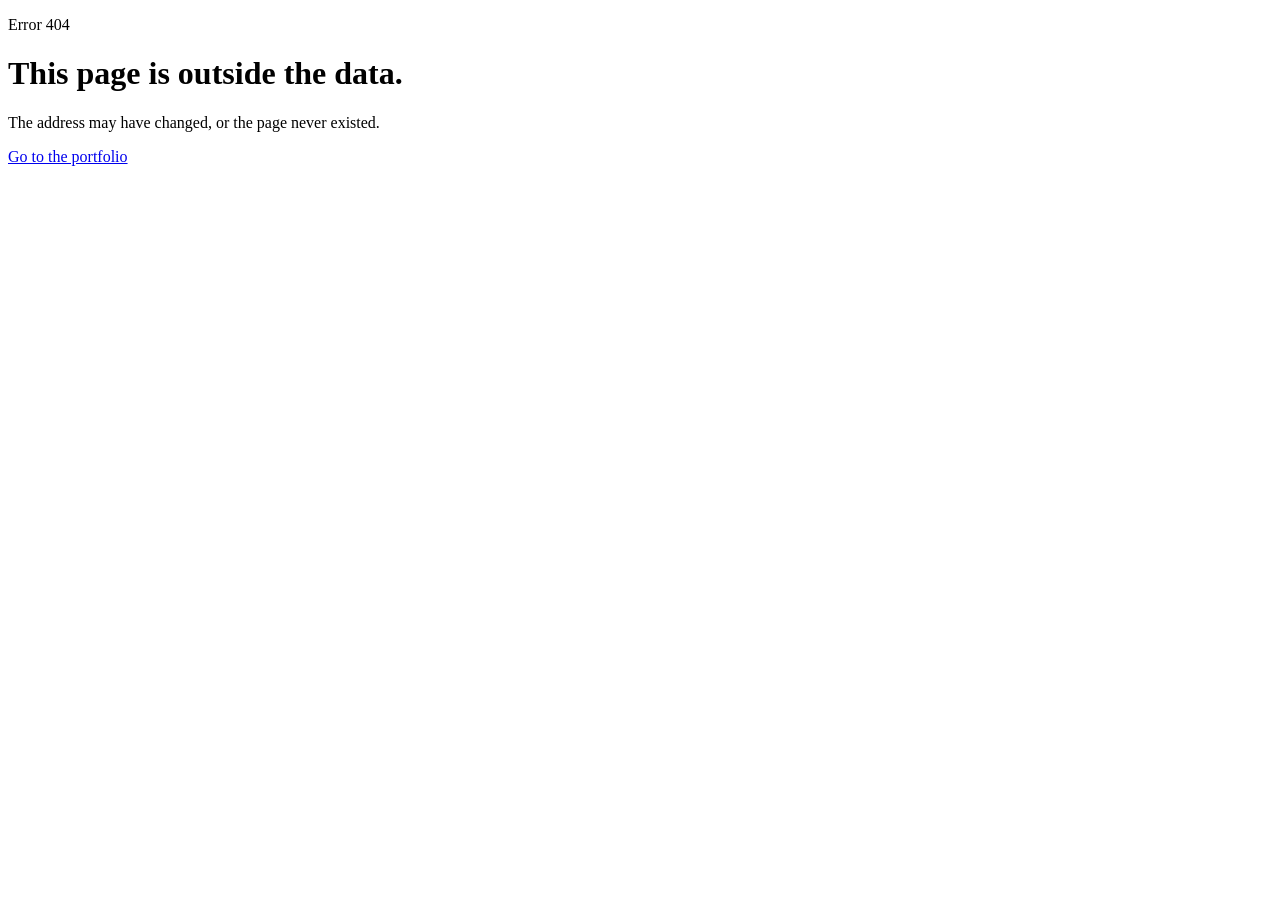
==== index.html @ e32f1df5 "Add files via upload" ====
<!DOCTYPE html><html lang="en" class="VvfJia_variable _0W2tvq_variable"><head><meta charSet="utf-8"/><meta name="viewport" content="width=device-width, initial-scale=1"/><link rel="stylesheet" href="/_next/static/chunks/2tyzmnl0swfks.css" data-precedence="next"/><link rel="preload" as="script" fetchPriority="low" href="/_next/static/chunks/310vm2bl3xxpt.js"/><script src="/_next/static/chunks/2whg2n5r_t_s1.js" async=""></script><script src="/_next/static/chunks/39_j1bdzreq0m.js" async=""></script><script src="/_next/static/chunks/1wt7al7iiuzbs.js" async=""></script><script src="/_next/static/chunks/turbopack-2u1d16houkiyo.js" async=""></script><script src="/_next/static/chunks/3qfy96eoyh-ek.js" async=""></script><script src="/_next/static/chunks/3zt_16xndew4w.js" async=""></script><meta name="robots" content="noindex"/><meta name="theme-color" content="#0c1018"/><meta name="color-scheme" content="dark light"/><title>Sahand Yousefi · Data Scientist</title><meta name="description" content="Sahand Yousefi is a data scientist working on fraud and risk, forecasting, pricing and explainable machine learning. Selected projects, an interactive modeling lab, experience and résumé."/><meta name="application-name" content="Sahand Yousefi"/><link rel="author" href="https://www.linkedin.com/in/sahand-yousefi"/><meta name="author" content="Sahand Yousefi"/><meta name="keywords" content="Sahand Yousefi,Data Scientist,Machine Learning,Fraud Detection,Risk Analytics,Forecasting,Explainable AI,A/B Testing,New York City"/><meta name="creator" content="Sahand Yousefi"/><meta name="robots" content="index, follow"/><link rel="canonical" href="https://sahandyousefi.github.io/"/><meta name="format-detection" content="telephone=no, address=no, email=no"/><meta property="og:title" content="Sahand Yousefi · Data Scientist"/><meta property="og:description" content="Sahand Yousefi is a data scientist working on fraud and risk, forecasting, pricing and explainable machine learning. Selected projects, an interactive modeling lab, experience and résumé."/><meta property="og:url" content="https://sahandyousefi.github.io/"/><meta property="og:site_name" content="Sahand Yousefi"/><meta property="og:locale" content="en_US"/><meta property="og:image" content="https://sahandyousefi.github.io/og.png"/><meta property="og:image:width" content="1200"/><meta property="og:image:height" content="630"/><meta property="og:image:alt" content="Sahand Yousefi, Data Scientist: machine learning for decisions about money."/><meta property="og:type" content="profile"/><meta property="profile:first_name" content="Sahand"/><meta property="profile:last_name" content="Yousefi"/><meta name="twitter:card" content="summary_large_image"/><meta name="twitter:title" content="Sahand Yousefi · Data Scientist"/><meta name="twitter:description" content="Sahand Yousefi is a data scientist working on fraud and risk, forecasting, pricing and explainable machine learning. Selected projects, an interactive modeling lab, experience and résumé."/><meta name="twitter:image" content="https://sahandyousefi.github.io/og.png"/><meta name="twitter:image:alt" content="Sahand Yousefi, Data Scientist: machine learning for decisions about money."/><meta name="twitter:image:width" content="1200"/><meta name="twitter:image:height" content="630"/><link rel="icon" href="/icon.svg?icon.36lf2xedia7t0.svg" sizes="any" type="image/svg+xml"/><meta name="next-size-adjust" content=""/><script>document.documentElement.classList.add('js')</script><script src="/_next/static/chunks/0cz1d0mv5g_q7.js" noModule=""></script></head><body data-theme="night"><div hidden=""><!--$--><!--/$--></div><main class="shell grid min-h-screen place-items-center py-24"><div class="max-w-[34rem]"><p class="data text-muted">Error 404</p><h1 class="h2 mt-3">This page is outside the data.</h1><p class="lede mt-5 text-muted">The address may have changed, or the page never existed.</p><a class="btn btn-solid mt-8" href="/">Go to the portfolio</a></div></main><!--$--><!--/$--><script type="application/ld+json">{"@context":"https://schema.org","@type":"Person","name":"Sahand Yousefi","jobTitle":"Data Scientist","description":"Data scientist with four years of fraud detection, forecasting and pricing work on more than 10 million payments, and published research on explainable AI.","url":"https://sahandyousefi.github.io","sameAs":["https://www.linkedin.com/in/sahand-yousefi","https://github.com/sahandyousefi","https://scholar.google.com/citations?user=rmZxieUAAAAJ&hl=en"],"address":{"@type":"PostalAddress","addressCountry":"US"},"worksFor":{"@type":"Organization","name":"HomeWAV"},"alumniOf":[{"@type":"CollegeOrUniversity","name":"Clark University"},{"@type":"CollegeOrUniversity","name":"Azad University"}],"knowsAbout":["Machine learning","Fraud detection","Anomaly detection","Time-series forecasting","A/B testing","Pricing optimization","Explainable AI","Python","SQL"]}</script><script id="_R_">(globalThis["TURBOPACK"] || (globalThis["TURBOPACK"] = [])).push({"otherChunks":["static/chunks/310vm2bl3xxpt.js","static/chunks/2whg2n5r_t_s1.js","static/chunks/39_j1bdzreq0m.js","static/chunks/1wt7al7iiuzbs.js"],"runtimeModuleIds":[94553]});</script><script src="/_next/static/chunks/310vm2bl3xxpt.js" async=""></script><script>(self.__next_f=self.__next_f||[]).push([0])</script><script>self.__next_f.push([1,"1:\"$Sreact.fragment\"\n2:\"/_next/static/chunks/3qfy96eoyh-ek.js\"\n3:I[39756,[\"$2\"],\"default\"]\n4:I[37457,[\"$2\"],\"default\"]\n5:\"/_next/static/chunks/3zt_16xndew4w.js\"\n6:I[22016,[\"$2\",\"$5\"],\"\"]\na:I[97367,[\"$2\"],\"OutletBoundary\"]\nb:\"$Sreact.suspense\"\nd:\"ViewportBoundary\"\ne:I[97367,[\"$2\"],\"$d\"]\n10:\"MetadataBoundary\"\n11:I[97367,[\"$2\"],\"$10\"]\n13:I[68027,[\"$2\"],\"default\",1]\n:HL[\"/_next/static/chunks/2tyzmnl0swfks.css\",\"style\"]\n8:X\n9:[[\"children\",{\"s\":\"__PAGE__\",\"h\":512,\"d\":{\"r\":[\"$\",\"$1\",\"c\",{\"children\":[[\"$\",\"main\",null,{\"className\":\"shell grid min-h-screen place-items-center py-24\",\"children\":[\"$\",\"div\",null,{\"className\":\"max-w-[34rem]\",\"children\":[[\"$\",\"p\",null,{\"className\":\"data text-muted\",\"children\":\"Error 404\"}],[\"$\",\"h1\",null,{\"className\":\"h2 mt-3\",\"children\":\"This page is outside the data.\"}],[\"$\",\"p\",null,{\"className\":\"lede mt-5 text-muted\",\"children\":\"The address may have changed, or the page never existed.\"}],[\"$\",\"$L6\",null,{\"href\":\"/\",\"className\":\"btn btn-solid mt-8\",\"children\":\"Go to the portfolio\"}]]}]}],[[\"$\",\"script\",\"script-0\",{\"src\":\"/_next/static/chunks/3zt_16xndew4w.js\",\"async\":true,\"nonce\":\"$undefined\"}]],[\"$\",\"$La\",null,{\"children\":[\"$\",\"$b\",null,{\"name\":\"Next.MetadataOutlet\",\"children\":\"$@c\"}]}]]}],\"p\":false,\"v\":null}}]]\n7:[[\"children\",{\"s\":\"/_not-found\",\"h\":512,\"d\":{\"r\":[\"$\",\"$1\",\"c\",{\"children\":[null,[\"$\",\"$L3\",null,{\"parallelRouterKey\":\"children\",\"error\":\"$undefined\",\"errorStyles\":\"$undefined\",\"errorScripts\":\"$undefined\",\"template\":[\"$\",\"$L4\",null,{}],\"templateStyles\":\"$undefined\",\"templateScripts\":\"$undefined\",\"notFound\":\"$undefined\",\"forbidden\":\"$undefined\",\"unauthorized\":\"$undefined\"}]]}],\"p\":false,\"v\":\"$8\"},\"c\":\"$Q9\"}]]\n0:{\"P\":null,\"c\":[\"\",\"_not-found\",\"\"],\"q\":\"\",\"i\":false,\"t\":{\"t\":{\"s\":\"\",\"h\":528,\"d\":{\"r\":[\"$\",\"$1\",\"c\",{\"children\":[[[\"$\",\"link\",\"0\",{\"rel\":\"stylesheet\",\"href\":\"/_next/static/chunks/2tyzmnl0swfks.css\",\"precedence\":\"next\",\"crossOrigin\":\"$undefined\",\"nonce\":\"$undefined\"}],[\"$\",\"script\",\"script-0\",{\"src\":\"/_next/static/chunks/3qfy96eoyh-ek.js\",\"async\":true,\"nonce\":\"$undefined\"}]],[\"$\",\"html\",null,{\"lang\":\"en\",\"className\":\"VvfJia_variable _0W2tvq_variable\",\"suppressHydrationWarning\":true,\"children\":[[\"$\",\"head\",null,{\"children\":[\"$\",\"script\",null,{\"dangerouslySetInnerHTML\":{\"__html\":\"document.documentElement.classList.add('js')\"}}]}],[\"$\",\"body\",null,{\"data-theme\":\"night\",\"children\":[[\"$\",\"$L3\",null,{\"parallelRouterKey\":\"children\",\"error\":\"$undefined\",\"errorStyles\":\"$undefined\",\"errorScripts\":\"$undefined\",\"template\":[\"$\",\"$L4\",null,{}],\"templateStyles\":\"$undefined\",\"templateScripts\":\"$undefined\",\"notFound\":[[\"$\",\"main\",null,{\"className\":\"shell grid min-h-screen place-items-center py-24\",\"children\":[\"$\",\"div\",null,{\"className\":\"max-w-[34rem]\",\"children\":[[\"$\",\"p\",null,{\"className\":\"data text-muted\",\"children\":\"Error 404\"}],[\"$\",\"h1\",null,{\"className\":\"h2 mt-3\",\"children\":\"This page is outside the data.\"}],[\"$\",\"p\",null,{\"className\":\"lede mt-5 text-muted\",\"children\":\"The address may have changed, or the page never existed.\"}],[\"$\",\"$L6\",null,{\"href\":\"/\",\"className\":\"btn btn-solid mt-8\",\"children\":\"Go to the portfolio\"}]]}]}],[]],\"forbidden\":\"$undefined\",\"unauthorized\":\"$undefined\"}],[\"$\",\"script\",null,{\"type\":\"application/ld+json\",\"dangerouslySetInnerHTML\":{\"__html\":\"{\\\"@context\\\":\\\"https://schema.org\\\",\\\"@type\\\":\\\"Person\\\",\\\"name\\\":\\\"Sahand Yousefi\\\",\\\"jobTitle\\\":\\\"Data Scientist\\\",\\\"description\\\":\\\"Data scientist with four years of fraud detection, forecasting and pricing work on more than 10 million payments, and published research on explainable AI.\\\",\\\"url\\\":\\\"https://sahandyousefi.github.io\\\",\\\"sameAs\\\":[\\\"https://www.linkedin.com/in/sahand-yousefi\\\",\\\"https://github.com/sahandyousefi\\\",\\\"https://scholar.google.com/citations?user=rmZxieUAAAAJ\u0026hl=en\\\"],\\\"address\\\":{\\\"@type\\\":\\\"PostalAddress\\\",\\\"addressCountry\\\":\\\"US\\\"},\\\"worksFor\\\":{\\\"@type\\\":\\\"Organization\\\",\\\"name\\\":\\\"HomeWAV\\\"},\\\"alumniOf\\\":[{\\\"@type\\\":\\\"CollegeOrUniversity\\\",\\\"name\\\":\\\"Clark University\\\"},{\\\"@type\\\":\\\"CollegeOrUniversity\\\",\\\"name\\\":\\\"Azad University\\\"}],\\\"knowsAbout\\\":[\\\"Machine learning\\\",\\\"Fraud detection\\\",\\\"Anomaly detection\\\",\\\"Time-series forecasting\\\",\\\"A/B testing\\\",\\\"Pricing optimization\\\",\\\"Explainable AI\\\",\\\"Python\\\",\\\"SQL\\\"]}\"}}]]}]]}]]}],\"p\":false,\"v\":null},\"c\":\"$Q7\"},\"h\":{\"r\":[\"$\",\"$1\",\"h\",{\"children\":[[\"$\",\"meta\",null,{\"name\":\"robots\",\"content\":\"noindex\"}],[\"$\",\"$Le\",null,{\"children\":\"$Lf\"}],[\"$\",\"$L11\",null,{\"children\":[[\"$\",\"div\",null,{\"hidden\":true,\"children\":[\"$\",\"$b\",null,{\"name\":\"Next.Metadata\",\"children\":\"$L12\"}]}],null]}],[\"$\",\"meta\",null,{\"name\":\"next-size-adjust\",\"content\":\"\"}]]}],\"p\":false,\"v\":null}},\"m\":\"$undefined\",\"G\":[\"$13\",[[\"$\",\"link\",\"0\",{\"rel\":\"stylesheet\",\"href\":\"/_next/static/chunks/2tyzmnl0swfks.css\",\"precedence\":\"next\",\"crossOrigin\":\"$undefined\",\"nonce\":\"$undefined\"}]]],\"S\":true,\"r\":\"$undefined\",\"s\":\"$undefined\",\"a\":\"$undefined\",\"l\":\"$undefined\",\"p\":\"$undefined\",\"d\":\"$undefined\",\"b\":\"Xd_bIKRv2DB3KIA8tYsb4\"}\n8:C\nf:[[\"$\",\"meta\",\"0\",{\"charSet\":\"utf-8\"}],[\"$\",\"meta\",\"1\",{\"name\":\"viewport\",\"content\":\"width=device-width, initial-scale=1\"}],[\"$\",\"meta\",\"2\",{\"name\":\"theme-color\",\"content\":\"#0c1018\"}],[\"$\",\"meta\",\"3\",{\"name\":\"color-scheme\",\"content\":\"dark light\"}]]\n14:I[27201,[\"$2\"],\"IconMark\"]\nc:null\n12:[[\"$\",\"title\",\"0\",{\"children\":\"Sahand Yousefi · Data Scientist\"}],[\"$\",\"meta\",\"1\",{\"name\":\"description\",\"content\":\"Sahand Yousefi is a data scientist working on fraud and risk, forecasting, pricing and explainable machine learning. Selected projects, an interactive modeling lab, experience and résumé.\"}],[\"$\",\"meta\",\"2\",{\"name\":\"application-name\",\"content\":\"Sahand Yousefi\"}],[\"$\",\"link\",\"3\",{\"rel\":\"author\",\"href\":\"https://www.linkedin.com/in/sahand-yousefi\"}],[\"$\",\"meta\",\"4\",{\"name\":\"author\",\"content\":\"Sahand Yousefi\"}],[\"$\",\"meta\",\"5\",{\"name\":\"keywords\",\"content\":\"Sahand Yousefi,Data Scientist,Machine Learning,Fraud Detection,Risk Analytics,Forecasting,Explainable AI,A/B Testing,New York City\"}],[\"$\",\"meta\",\"6\",{\"name\":\"creator\",\"content\":\"Sahand Yousefi\"}],[\"$\",\"meta\",\"7\",{\"name\":\"robots\",\"content\":\"index, follow\"}],[\"$\",\"link\",\"8\",{\"rel\":\"canonical\",\"href\":\"https://sahandyousefi.github.io/\"}],[\"$\",\"meta\",\"9\",{\"name\":\"format-detection\",\"content\":\"telephone=no, address=no, email=no\"}],[\"$\",\"meta\",\"10\",{\"property\":\"og:title\",\"content\":\"Sahand Yousefi · Data Scientist\"}],[\"$\",\"meta\",\"11\",{\"property\":\"og:description\",\"content\":\"Sahand Yousefi is a data scientist working on fraud and risk, forecasting, pricing and explainable machine learning. Selected projects, an interactive modeling lab, experience and résumé.\"}],[\"$\",\"meta\",\"12\",{\"property\":\"og:url\",\"content\":\"https://sahandyousefi.github.io/\"}],[\"$\",\"meta\",\"13\",{\"property\":\"og:site_name\",\"content\":\"Sahand Yousefi\"}],[\"$\",\"meta\",\"14\",{\"property\":\"og:locale\",\"content\":\"en_US\"}],[\"$\",\"meta\",\"15\",{\"property\":\"og:image\",\"content\":\"https://sahandyousefi.github.io/og.png\"}],[\"$\",\"meta\",\"16\",{\"property\":\"og:image:width\",\"content\":\"1200\"}],[\"$\",\"meta\",\"17\",{\"property\":\"og:image:height\",\"content\":\"630\"}],[\"$\",\"meta\",\"18\",{\"property\":\"og:image:alt\",\"content\":\"Sahand Yousefi, Data Scientist: machine learning for decisions about money.\"}],[\"$\",\"meta\",\"19\",{\"property\":\"og:type\",\"content\":\"profile\"}],[\"$\",\"meta\",\"20\",{\"property\":\"profile:first_name\",\"content\":\"Sahand\"}],[\"$\",\"meta\",\"21\",{\"property\":\"profile:last_name\",\"content\":\"Yousefi\"}],[\"$\",\"meta\",\"22\",{\"name\":\"twitter:card\",\"content\":\"summary_large_image\"}],[\"$\",\"meta\",\"23\",{\"name\":\"twitter:title\",\"content\":\"Sahand Yousefi · Data Scientist\"}],[\"$\",\"meta\",\"24\",{\"name\":\"twitter:description\",\"content\":\"Sahand Yousefi is a data scientist working on fraud and risk, forecasting, pricing and explainable machine learning. Selected projects, an interactive modeling lab, experience and résumé.\"}],[\"$\",\"meta\",\"25\",{\"name\":\"twitter:image\",\"content\":\"https://sahandyousefi.github.io/og.png\"}],[\"$\",\"meta\",\"26\",{\"name\":\"twitter:image:alt\",\"content\":\"Sahand Yousefi, Data Scientist: machine learning for decisions about money.\"}],[\"$\",\"meta\",\"27\",{\"name\":\"twitter:image:width\",\"content\":\"1200\"}],[\"$\",\"meta\",\"28\",{\"name\":\"twitter:image:height\",\"content\":\"630\"}],[\"$\",\"link\",\"29\",{\"rel\":\"icon\",\"href\":\"/icon.svg?icon.36lf2xedia7t0.svg\",\"sizes\":\"any\",\"type\":\"image/svg+xml\"}],[\"$\",\"$L14\",\"30\",{}]]\n"])</script></body></html>
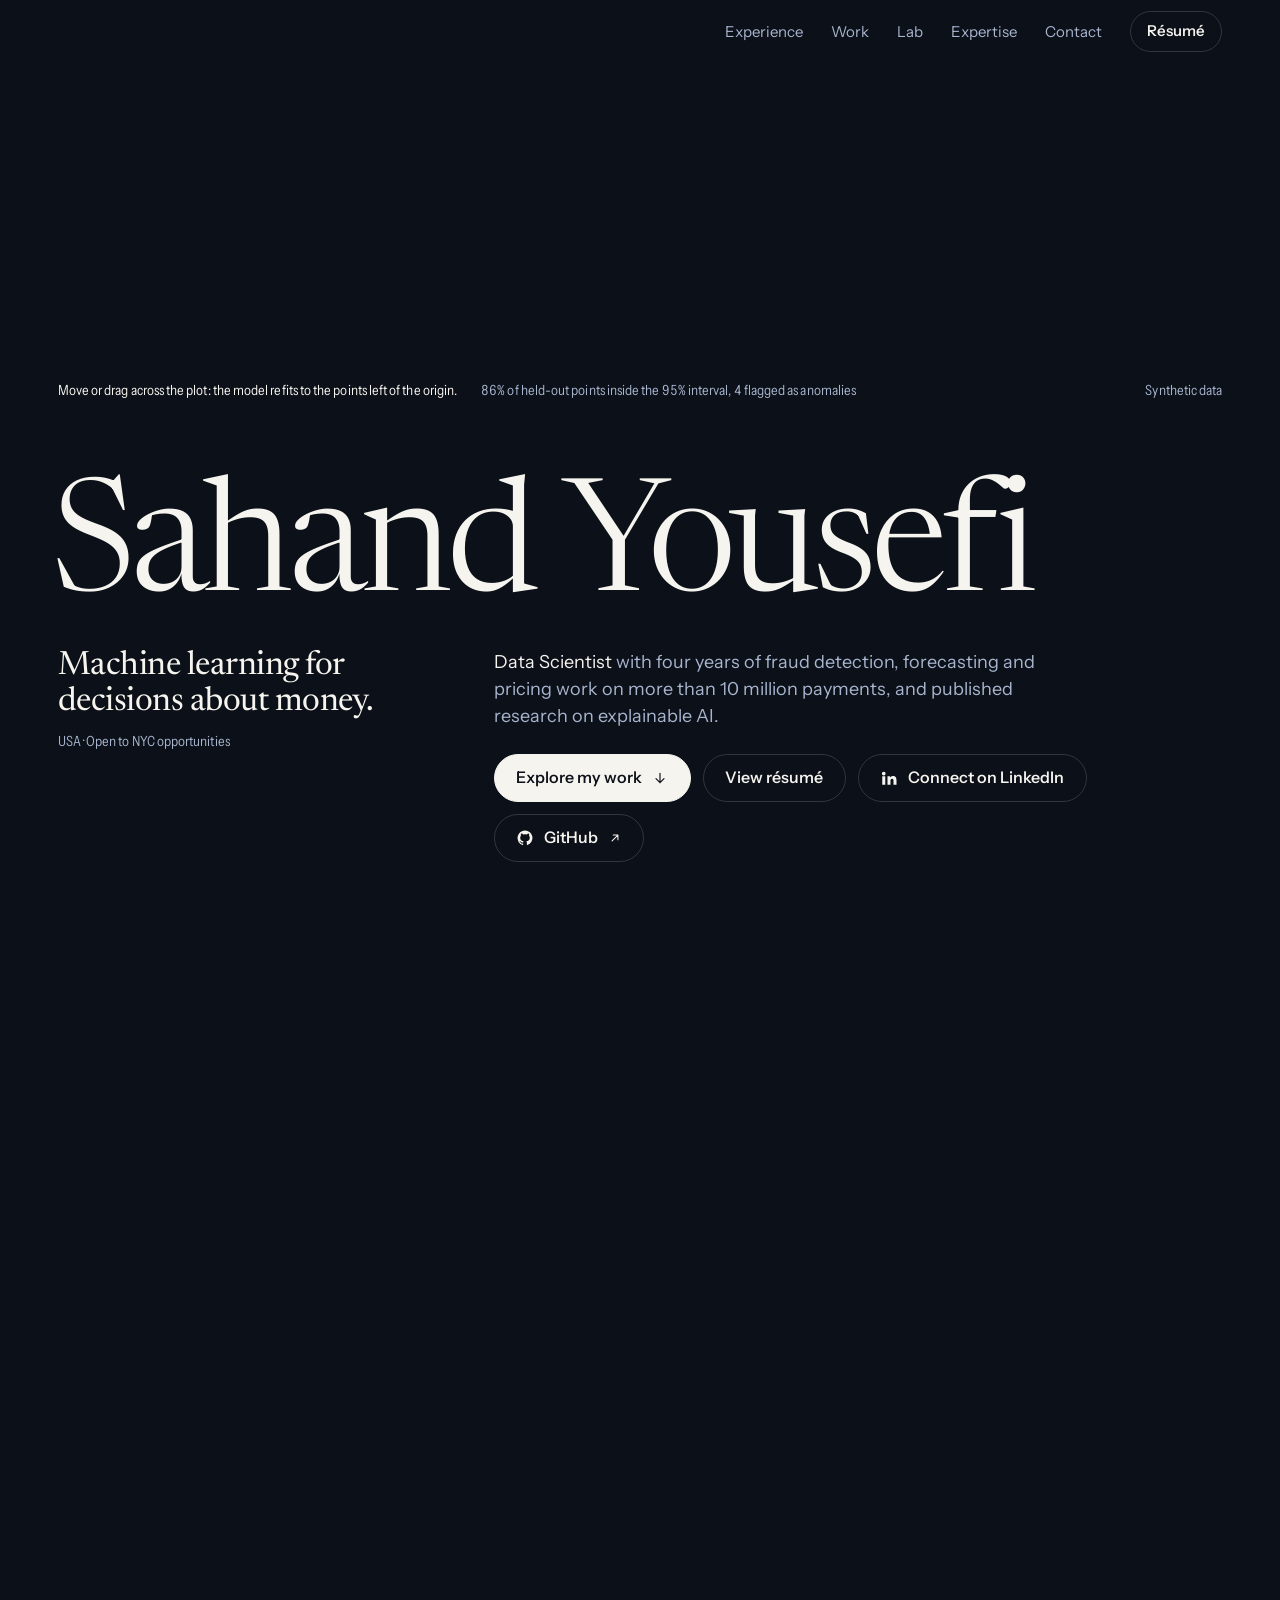
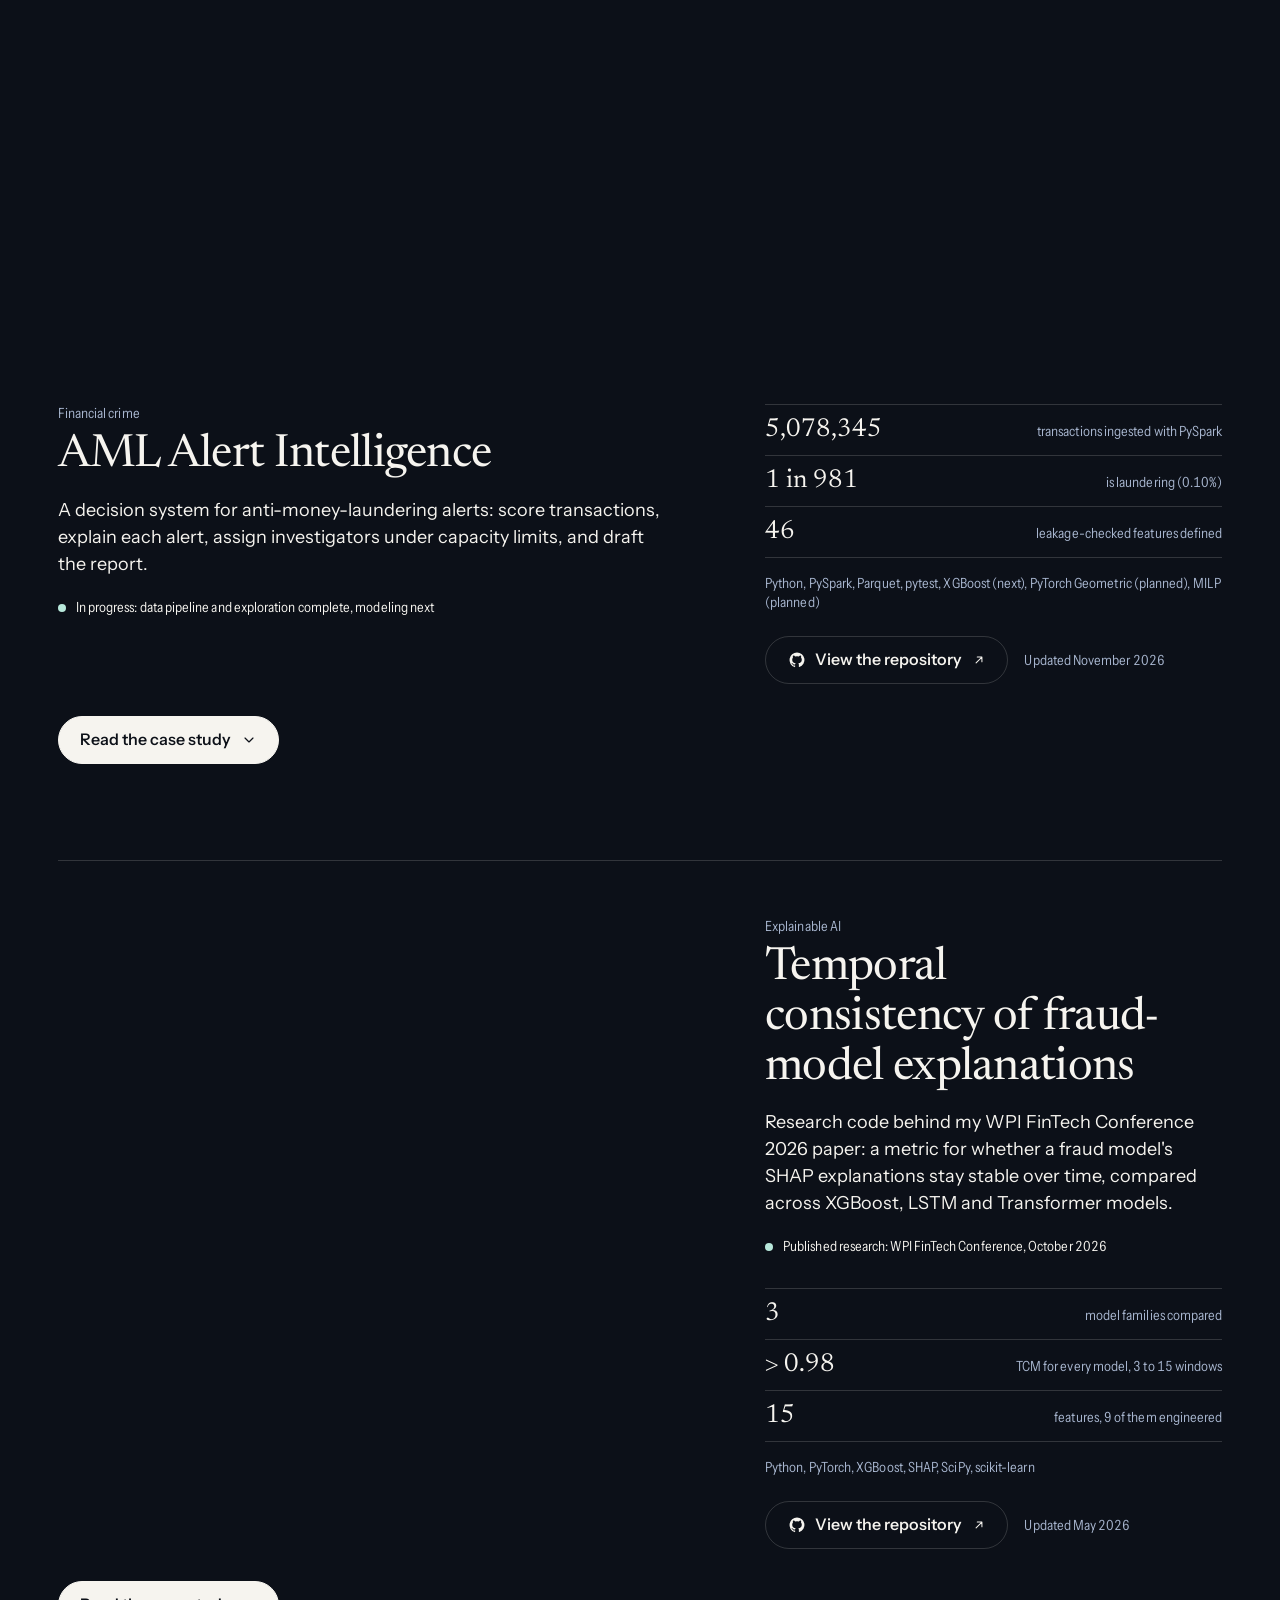
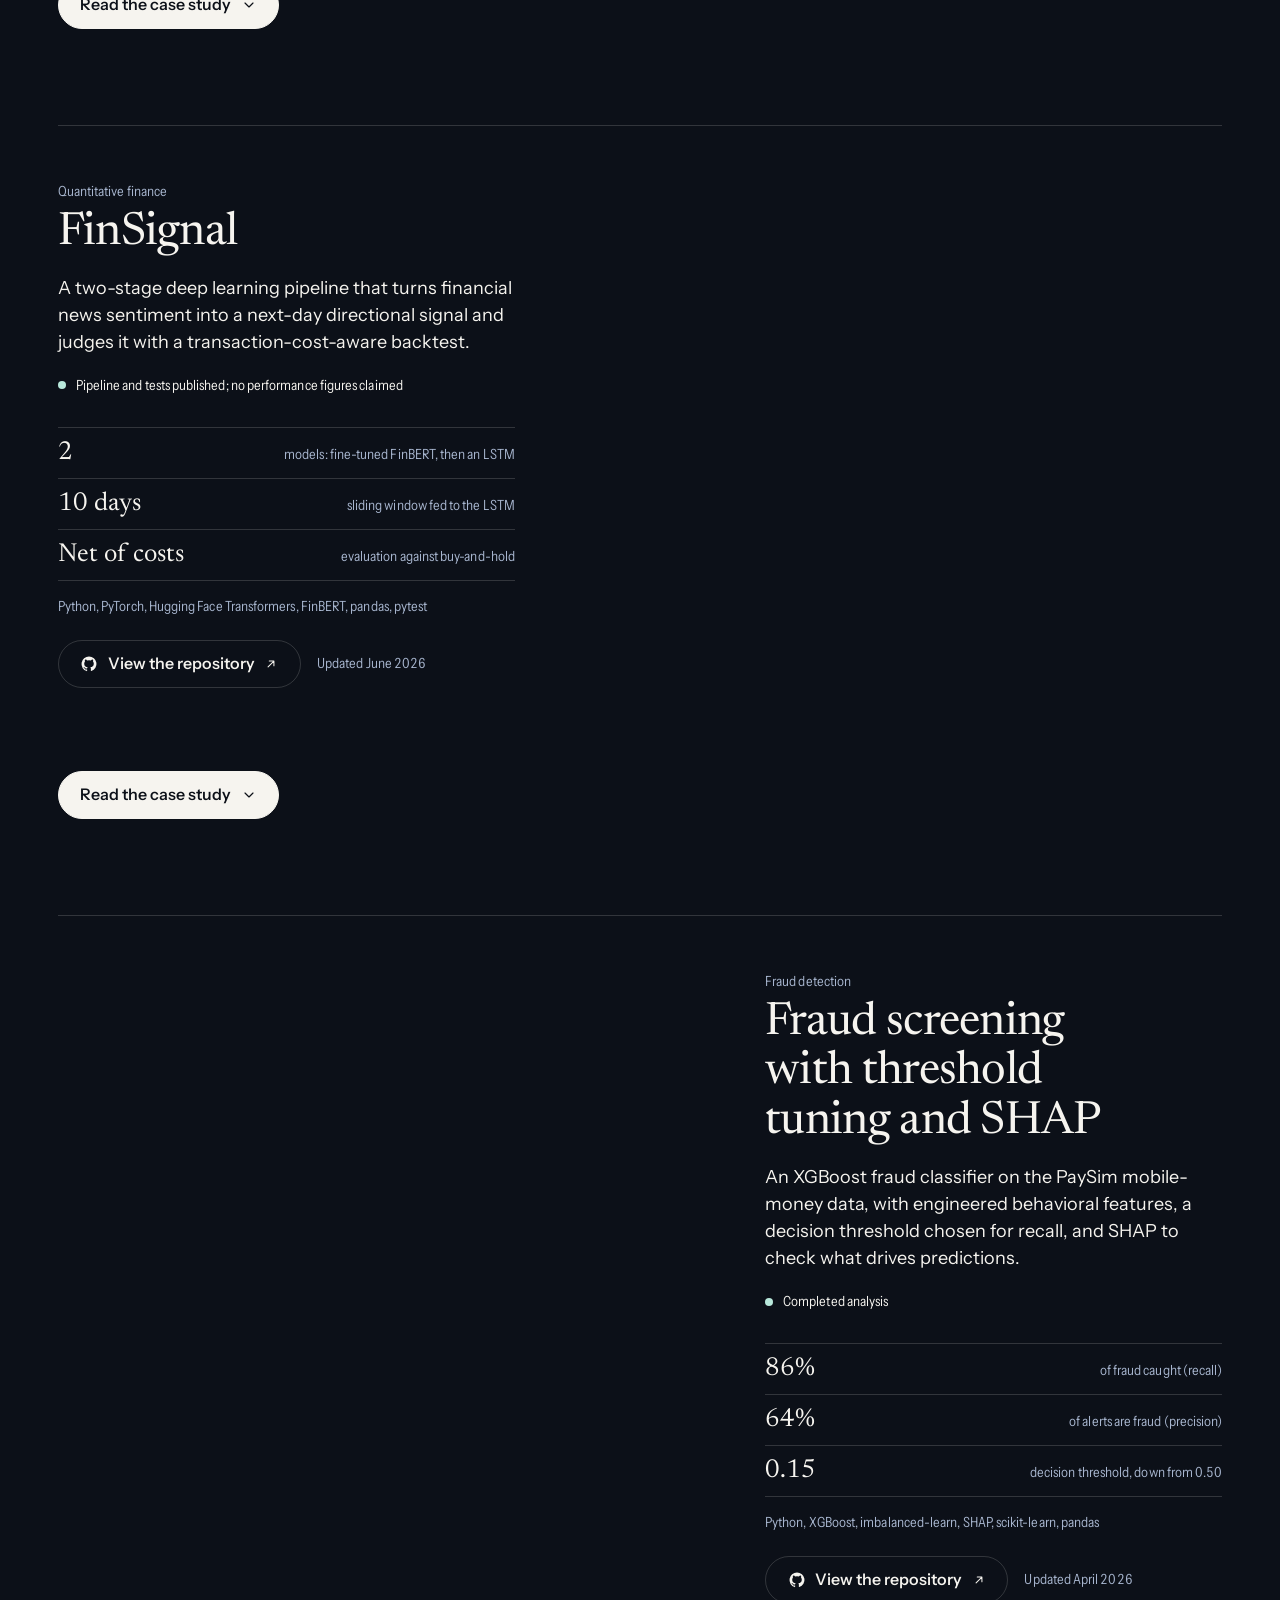
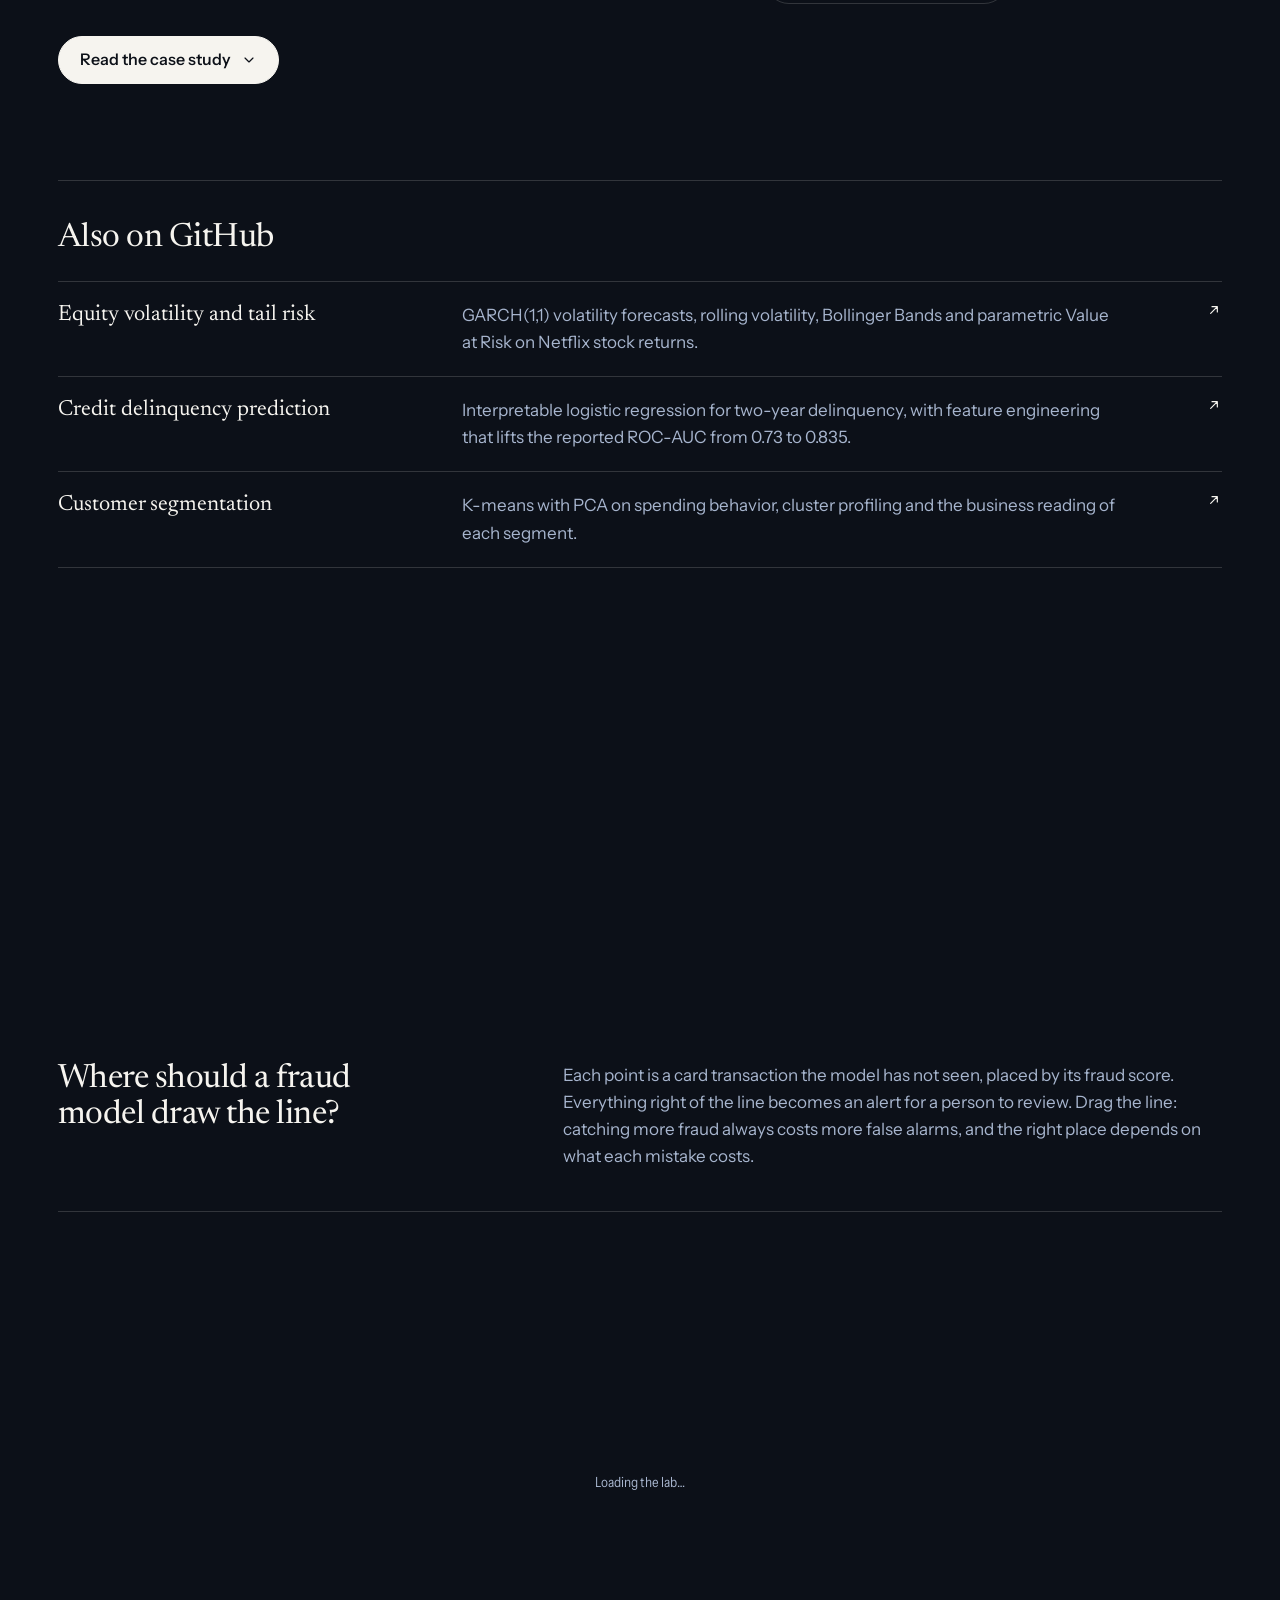
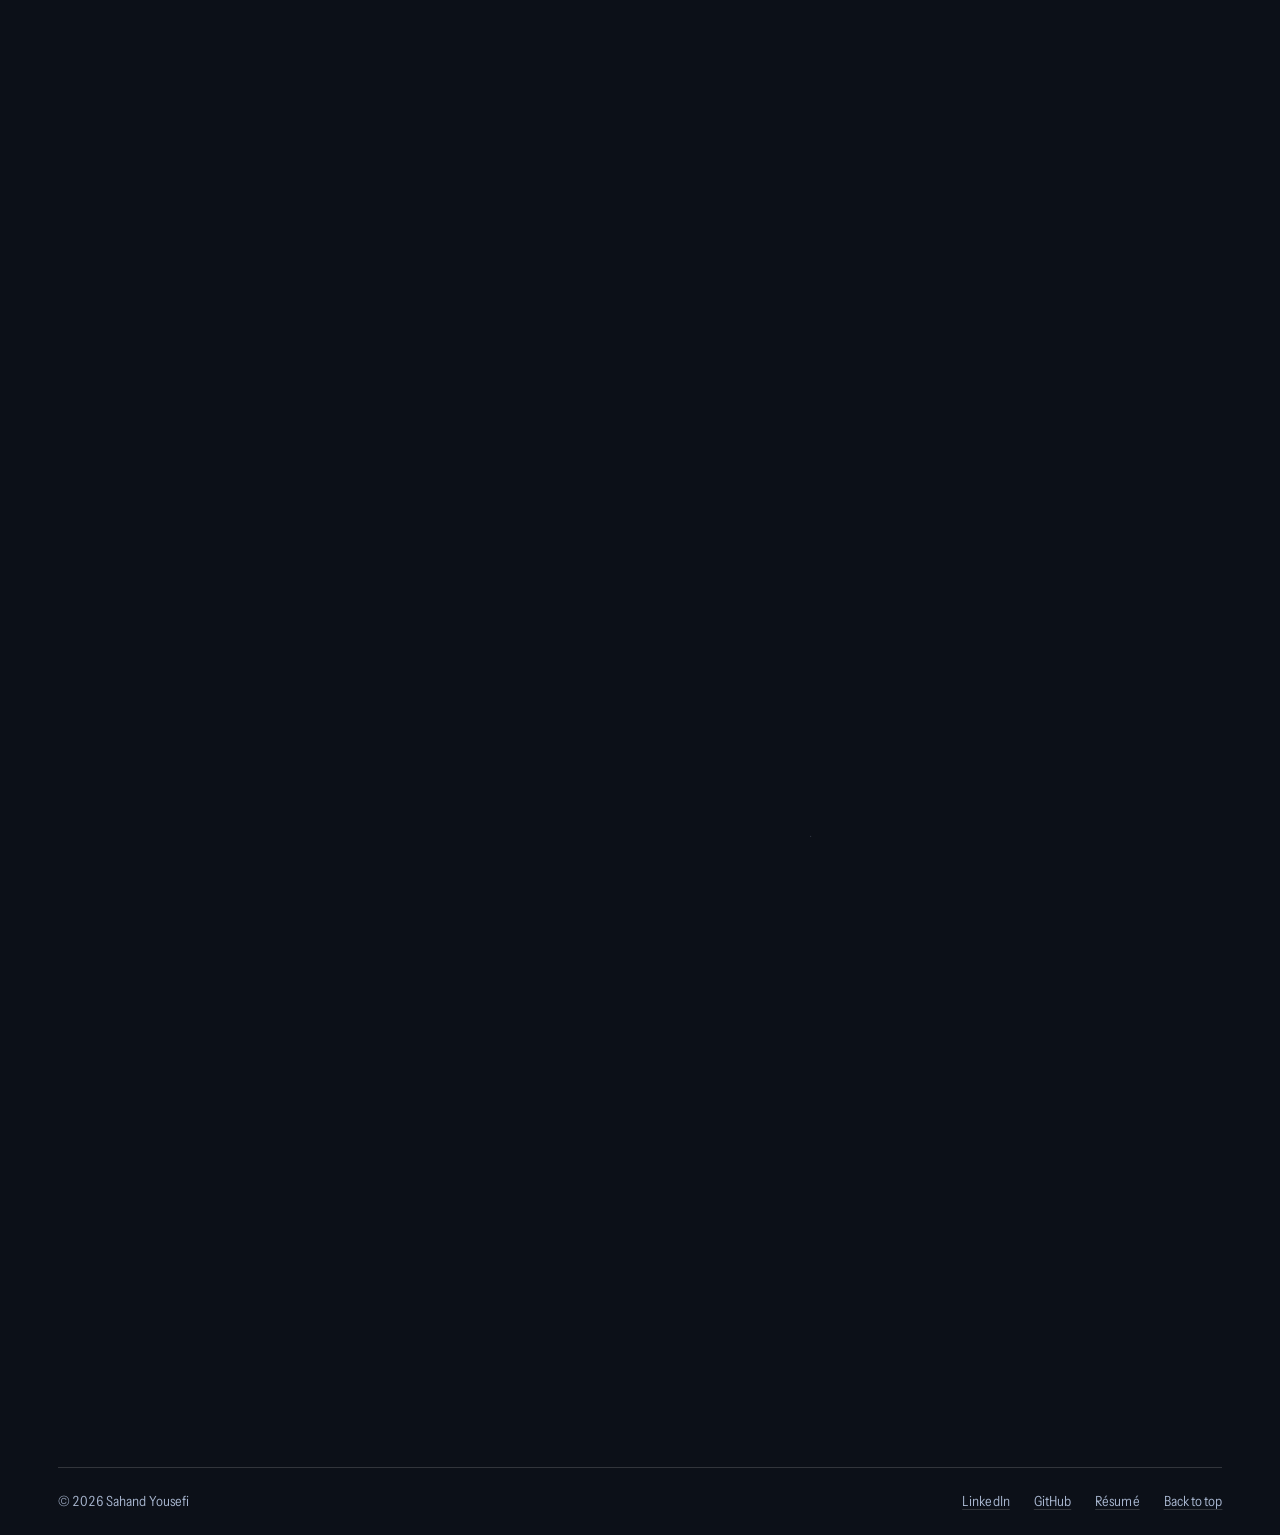
==== commit 93466fd7: "Add site files with correct folder structure Co-Authored-By: Claude Opus 5.5 <noreply@anthropic.com>" ====
--- a/index.html
+++ b/index.html
@@ -1 +1 @@
-<!DOCTYPE html><html lang="en" class="VvfJia_variable _0W2tvq_variable"><head><meta charSet="utf-8"/><meta name="viewport" content="width=device-width, initial-scale=1"/><link rel="stylesheet" href="/_next/static/chunks/2tyzmnl0swfks.css" data-precedence="next"/><link rel="preload" as="script" fetchPriority="low" href="/_next/static/chunks/310vm2bl3xxpt.js"/><script src="/_next/static/chunks/2whg2n5r_t_s1.js" async=""></script><script src="/_next/static/chunks/39_j1bdzreq0m.js" async=""></script><script src="/_next/static/chunks/1wt7al7iiuzbs.js" async=""></script><script src="/_next/static/chunks/turbopack-2u1d16houkiyo.js" async=""></script><script src="/_next/static/chunks/3qfy96eoyh-ek.js" async=""></script><script src="/_next/static/chunks/3zt_16xndew4w.js" async=""></script><meta name="robots" content="noindex"/><meta name="theme-color" content="#0c1018"/><meta name="color-scheme" content="dark light"/><title>Sahand Yousefi · Data Scientist</title><meta name="description" content="Sahand Yousefi is a data scientist working on fraud and risk, forecasting, pricing and explainable machine learning. Selected projects, an interactive modeling lab, experience and résumé."/><meta name="application-name" content="Sahand Yousefi"/><link rel="author" href="https://www.linkedin.com/in/sahand-yousefi"/><meta name="author" content="Sahand Yousefi"/><meta name="keywords" content="Sahand Yousefi,Data Scientist,Machine Learning,Fraud Detection,Risk Analytics,Forecasting,Explainable AI,A/B Testing,New York City"/><meta name="creator" content="Sahand Yousefi"/><meta name="robots" content="index, follow"/><link rel="canonical" href="https://sahandyousefi.github.io/"/><meta name="format-detection" content="telephone=no, address=no, email=no"/><meta property="og:title" content="Sahand Yousefi · Data Scientist"/><meta property="og:description" content="Sahand Yousefi is a data scientist working on fraud and risk, forecasting, pricing and explainable machine learning. Selected projects, an interactive modeling lab, experience and résumé."/><meta property="og:url" content="https://sahandyousefi.github.io/"/><meta property="og:site_name" content="Sahand Yousefi"/><meta property="og:locale" content="en_US"/><meta property="og:image" content="https://sahandyousefi.github.io/og.png"/><meta property="og:image:width" content="1200"/><meta property="og:image:height" content="630"/><meta property="og:image:alt" content="Sahand Yousefi, Data Scientist: machine learning for decisions about money."/><meta property="og:type" content="profile"/><meta property="profile:first_name" content="Sahand"/><meta property="profile:last_name" content="Yousefi"/><meta name="twitter:card" content="summary_large_image"/><meta name="twitter:title" content="Sahand Yousefi · Data Scientist"/><meta name="twitter:description" content="Sahand Yousefi is a data scientist working on fraud and risk, forecasting, pricing and explainable machine learning. Selected projects, an interactive modeling lab, experience and résumé."/><meta name="twitter:image" content="https://sahandyousefi.github.io/og.png"/><meta name="twitter:image:alt" content="Sahand Yousefi, Data Scientist: machine learning for decisions about money."/><meta name="twitter:image:width" content="1200"/><meta name="twitter:image:height" content="630"/><link rel="icon" href="/icon.svg?icon.36lf2xedia7t0.svg" sizes="any" type="image/svg+xml"/><meta name="next-size-adjust" content=""/><script>document.documentElement.classList.add('js')</script><script src="/_next/static/chunks/0cz1d0mv5g_q7.js" noModule=""></script></head><body data-theme="night"><div hidden=""><!--$--><!--/$--></div><main class="shell grid min-h-screen place-items-center py-24"><div class="max-w-[34rem]"><p class="data text-muted">Error 404</p><h1 class="h2 mt-3">This page is outside the data.</h1><p class="lede mt-5 text-muted">The address may have changed, or the page never existed.</p><a class="btn btn-solid mt-8" href="/">Go to the portfolio</a></div></main><!--$--><!--/$--><script type="application/ld+json">{"@context":"https://schema.org","@type":"Person","name":"Sahand Yousefi","jobTitle":"Data Scientist","description":"Data scientist with four years of fraud detection, forecasting and pricing work on more than 10 million payments, and published research on explainable AI.","url":"https://sahandyousefi.github.io","sameAs":["https://www.linkedin.com/in/sahand-yousefi","https://github.com/sahandyousefi","https://scholar.google.com/citations?user=rmZxieUAAAAJ&hl=en"],"address":{"@type":"PostalAddress","addressCountry":"US"},"worksFor":{"@type":"Organization","name":"HomeWAV"},"alumniOf":[{"@type":"CollegeOrUniversity","name":"Clark University"},{"@type":"CollegeOrUniversity","name":"Azad University"}],"knowsAbout":["Machine learning","Fraud detection","Anomaly detection","Time-series forecasting","A/B testing","Pricing optimization","Explainable AI","Python","SQL"]}</script><script id="_R_">(globalThis["TURBOPACK"] || (globalThis["TURBOPACK"] = [])).push({"otherChunks":["static/chunks/310vm2bl3xxpt.js","static/chunks/2whg2n5r_t_s1.js","static/chunks/39_j1bdzreq0m.js","static/chunks/1wt7al7iiuzbs.js"],"runtimeModuleIds":[94553]});</script><script src="/_next/static/chunks/310vm2bl3xxpt.js" async=""></script><script>(self.__next_f=self.__next_f||[]).push([0])</script><script>self.__next_f.push([1,"1:\"$Sreact.fragment\"\n2:\"/_next/static/chunks/3qfy96eoyh-ek.js\"\n3:I[39756,[\"$2\"],\"default\"]\n4:I[37457,[\"$2\"],\"default\"]\n5:\"/_next/static/chunks/3zt_16xndew4w.js\"\n6:I[22016,[\"$2\",\"$5\"],\"\"]\na:I[97367,[\"$2\"],\"OutletBoundary\"]\nb:\"$Sreact.suspense\"\nd:\"ViewportBoundary\"\ne:I[97367,[\"$2\"],\"$d\"]\n10:\"MetadataBoundary\"\n11:I[97367,[\"$2\"],\"$10\"]\n13:I[68027,[\"$2\"],\"default\",1]\n:HL[\"/_next/static/chunks/2tyzmnl0swfks.css\",\"style\"]\n8:X\n9:[[\"children\",{\"s\":\"__PAGE__\",\"h\":512,\"d\":{\"r\":[\"$\",\"$1\",\"c\",{\"children\":[[\"$\",\"main\",null,{\"className\":\"shell grid min-h-screen place-items-center py-24\",\"children\":[\"$\",\"div\",null,{\"className\":\"max-w-[34rem]\",\"children\":[[\"$\",\"p\",null,{\"className\":\"data text-muted\",\"children\":\"Error 404\"}],[\"$\",\"h1\",null,{\"className\":\"h2 mt-3\",\"children\":\"This page is outside the data.\"}],[\"$\",\"p\",null,{\"className\":\"lede mt-5 text-muted\",\"children\":\"The address may have changed, or the page never existed.\"}],[\"$\",\"$L6\",null,{\"href\":\"/\",\"className\":\"btn btn-solid mt-8\",\"children\":\"Go to the portfolio\"}]]}]}],[[\"$\",\"script\",\"script-0\",{\"src\":\"/_next/static/chunks/3zt_16xndew4w.js\",\"async\":true,\"nonce\":\"$undefined\"}]],[\"$\",\"$La\",null,{\"children\":[\"$\",\"$b\",null,{\"name\":\"Next.MetadataOutlet\",\"children\":\"$@c\"}]}]]}],\"p\":false,\"v\":null}}]]\n7:[[\"children\",{\"s\":\"/_not-found\",\"h\":512,\"d\":{\"r\":[\"$\",\"$1\",\"c\",{\"children\":[null,[\"$\",\"$L3\",null,{\"parallelRouterKey\":\"children\",\"error\":\"$undefined\",\"errorStyles\":\"$undefined\",\"errorScripts\":\"$undefined\",\"template\":[\"$\",\"$L4\",null,{}],\"templateStyles\":\"$undefined\",\"templateScripts\":\"$undefined\",\"notFound\":\"$undefined\",\"forbidden\":\"$undefined\",\"unauthorized\":\"$undefined\"}]]}],\"p\":false,\"v\":\"$8\"},\"c\":\"$Q9\"}]]\n0:{\"P\":null,\"c\":[\"\",\"_not-found\",\"\"],\"q\":\"\",\"i\":false,\"t\":{\"t\":{\"s\":\"\",\"h\":528,\"d\":{\"r\":[\"$\",\"$1\",\"c\",{\"children\":[[[\"$\",\"link\",\"0\",{\"rel\":\"stylesheet\",\"href\":\"/_next/static/chunks/2tyzmnl0swfks.css\",\"precedence\":\"next\",\"crossOrigin\":\"$undefined\",\"nonce\":\"$undefined\"}],[\"$\",\"script\",\"script-0\",{\"src\":\"/_next/static/chunks/3qfy96eoyh-ek.js\",\"async\":true,\"nonce\":\"$undefined\"}]],[\"$\",\"html\",null,{\"lang\":\"en\",\"className\":\"VvfJia_variable _0W2tvq_variable\",\"suppressHydrationWarning\":true,\"children\":[[\"$\",\"head\",null,{\"children\":[\"$\",\"script\",null,{\"dangerouslySetInnerHTML\":{\"__html\":\"document.documentElement.classList.add('js')\"}}]}],[\"$\",\"body\",null,{\"data-theme\":\"night\",\"children\":[[\"$\",\"$L3\",null,{\"parallelRouterKey\":\"children\",\"error\":\"$undefined\",\"errorStyles\":\"$undefined\",\"errorScripts\":\"$undefined\",\"template\":[\"$\",\"$L4\",null,{}],\"templateStyles\":\"$undefined\",\"templateScripts\":\"$undefined\",\"notFound\":[[\"$\",\"main\",null,{\"className\":\"shell grid min-h-screen place-items-center py-24\",\"children\":[\"$\",\"div\",null,{\"className\":\"max-w-[34rem]\",\"children\":[[\"$\",\"p\",null,{\"className\":\"data text-muted\",\"children\":\"Error 404\"}],[\"$\",\"h1\",null,{\"className\":\"h2 mt-3\",\"children\":\"This page is outside the data.\"}],[\"$\",\"p\",null,{\"className\":\"lede mt-5 text-muted\",\"children\":\"The address may have changed, or the page never existed.\"}],[\"$\",\"$L6\",null,{\"href\":\"/\",\"className\":\"btn btn-solid mt-8\",\"children\":\"Go to the portfolio\"}]]}]}],[]],\"forbidden\":\"$undefined\",\"unauthorized\":\"$undefined\"}],[\"$\",\"script\",null,{\"type\":\"application/ld+json\",\"dangerouslySetInnerHTML\":{\"__html\":\"{\\\"@context\\\":\\\"https://schema.org\\\",\\\"@type\\\":\\\"Person\\\",\\\"name\\\":\\\"Sahand Yousefi\\\",\\\"jobTitle\\\":\\\"Data Scientist\\\",\\\"description\\\":\\\"Data scientist with four years of fraud detection, forecasting and pricing work on more than 10 million payments, and published research on explainable AI.\\\",\\\"url\\\":\\\"https://sahandyousefi.github.io\\\",\\\"sameAs\\\":[\\\"https://www.linkedin.com/in/sahand-yousefi\\\",\\\"https://github.com/sahandyousefi\\\",\\\"https://scholar.google.com/citations?user=rmZxieUAAAAJ\u0026hl=en\\\"],\\\"address\\\":{\\\"@type\\\":\\\"PostalAddress\\\",\\\"addressCountry\\\":\\\"US\\\"},\\\"worksFor\\\":{\\\"@type\\\":\\\"Organization\\\",\\\"name\\\":\\\"HomeWAV\\\"},\\\"alumniOf\\\":[{\\\"@type\\\":\\\"CollegeOrUniversity\\\",\\\"name\\\":\\\"Clark University\\\"},{\\\"@type\\\":\\\"CollegeOrUniversity\\\",\\\"name\\\":\\\"Azad University\\\"}],\\\"knowsAbout\\\":[\\\"Machine learning\\\",\\\"Fraud detection\\\",\\\"Anomaly detection\\\",\\\"Time-series forecasting\\\",\\\"A/B testing\\\",\\\"Pricing optimization\\\",\\\"Explainable AI\\\",\\\"Python\\\",\\\"SQL\\\"]}\"}}]]}]]}]]}],\"p\":false,\"v\":null},\"c\":\"$Q7\"},\"h\":{\"r\":[\"$\",\"$1\",\"h\",{\"children\":[[\"$\",\"meta\",null,{\"name\":\"robots\",\"content\":\"noindex\"}],[\"$\",\"$Le\",null,{\"children\":\"$Lf\"}],[\"$\",\"$L11\",null,{\"children\":[[\"$\",\"div\",null,{\"hidden\":true,\"children\":[\"$\",\"$b\",null,{\"name\":\"Next.Metadata\",\"children\":\"$L12\"}]}],null]}],[\"$\",\"meta\",null,{\"name\":\"next-size-adjust\",\"content\":\"\"}]]}],\"p\":false,\"v\":null}},\"m\":\"$undefined\",\"G\":[\"$13\",[[\"$\",\"link\",\"0\",{\"rel\":\"stylesheet\",\"href\":\"/_next/static/chunks/2tyzmnl0swfks.css\",\"precedence\":\"next\",\"crossOrigin\":\"$undefined\",\"nonce\":\"$undefined\"}]]],\"S\":true,\"r\":\"$undefined\",\"s\":\"$undefined\",\"a\":\"$undefined\",\"l\":\"$undefined\",\"p\":\"$undefined\",\"d\":\"$undefined\",\"b\":\"Xd_bIKRv2DB3KIA8tYsb4\"}\n8:C\nf:[[\"$\",\"meta\",\"0\",{\"charSet\":\"utf-8\"}],[\"$\",\"meta\",\"1\",{\"name\":\"viewport\",\"content\":\"width=device-width, initial-scale=1\"}],[\"$\",\"meta\",\"2\",{\"name\":\"theme-color\",\"content\":\"#0c1018\"}],[\"$\",\"meta\",\"3\",{\"name\":\"color-scheme\",\"content\":\"dark light\"}]]\n14:I[27201,[\"$2\"],\"IconMark\"]\nc:null\n12:[[\"$\",\"title\",\"0\",{\"children\":\"Sahand Yousefi · Data Scientist\"}],[\"$\",\"meta\",\"1\",{\"name\":\"description\",\"content\":\"Sahand Yousefi is a data scientist working on fraud and risk, forecasting, pricing and explainable machine learning. Selected projects, an interactive modeling lab, experience and résumé.\"}],[\"$\",\"meta\",\"2\",{\"name\":\"application-name\",\"content\":\"Sahand Yousefi\"}],[\"$\",\"link\",\"3\",{\"rel\":\"author\",\"href\":\"https://www.linkedin.com/in/sahand-yousefi\"}],[\"$\",\"meta\",\"4\",{\"name\":\"author\",\"content\":\"Sahand Yousefi\"}],[\"$\",\"meta\",\"5\",{\"name\":\"keywords\",\"content\":\"Sahand Yousefi,Data Scientist,Machine Learning,Fraud Detection,Risk Analytics,Forecasting,Explainable AI,A/B Testing,New York City\"}],[\"$\",\"meta\",\"6\",{\"name\":\"creator\",\"content\":\"Sahand Yousefi\"}],[\"$\",\"meta\",\"7\",{\"name\":\"robots\",\"content\":\"index, follow\"}],[\"$\",\"link\",\"8\",{\"rel\":\"canonical\",\"href\":\"https://sahandyousefi.github.io/\"}],[\"$\",\"meta\",\"9\",{\"name\":\"format-detection\",\"content\":\"telephone=no, address=no, email=no\"}],[\"$\",\"meta\",\"10\",{\"property\":\"og:title\",\"content\":\"Sahand Yousefi · Data Scientist\"}],[\"$\",\"meta\",\"11\",{\"property\":\"og:description\",\"content\":\"Sahand Yousefi is a data scientist working on fraud and risk, forecasting, pricing and explainable machine learning. Selected projects, an interactive modeling lab, experience and résumé.\"}],[\"$\",\"meta\",\"12\",{\"property\":\"og:url\",\"content\":\"https://sahandyousefi.github.io/\"}],[\"$\",\"meta\",\"13\",{\"property\":\"og:site_name\",\"content\":\"Sahand Yousefi\"}],[\"$\",\"meta\",\"14\",{\"property\":\"og:locale\",\"content\":\"en_US\"}],[\"$\",\"meta\",\"15\",{\"property\":\"og:image\",\"content\":\"https://sahandyousefi.github.io/og.png\"}],[\"$\",\"meta\",\"16\",{\"property\":\"og:image:width\",\"content\":\"1200\"}],[\"$\",\"meta\",\"17\",{\"property\":\"og:image:height\",\"content\":\"630\"}],[\"$\",\"meta\",\"18\",{\"property\":\"og:image:alt\",\"content\":\"Sahand Yousefi, Data Scientist: machine learning for decisions about money.\"}],[\"$\",\"meta\",\"19\",{\"property\":\"og:type\",\"content\":\"profile\"}],[\"$\",\"meta\",\"20\",{\"property\":\"profile:first_name\",\"content\":\"Sahand\"}],[\"$\",\"meta\",\"21\",{\"property\":\"profile:last_name\",\"content\":\"Yousefi\"}],[\"$\",\"meta\",\"22\",{\"name\":\"twitter:card\",\"content\":\"summary_large_image\"}],[\"$\",\"meta\",\"23\",{\"name\":\"twitter:title\",\"content\":\"Sahand Yousefi · Data Scientist\"}],[\"$\",\"meta\",\"24\",{\"name\":\"twitter:description\",\"content\":\"Sahand Yousefi is a data scientist working on fraud and risk, forecasting, pricing and explainable machine learning. Selected projects, an interactive modeling lab, experience and résumé.\"}],[\"$\",\"meta\",\"25\",{\"name\":\"twitter:image\",\"content\":\"https://sahandyousefi.github.io/og.png\"}],[\"$\",\"meta\",\"26\",{\"name\":\"twitter:image:alt\",\"content\":\"Sahand Yousefi, Data Scientist: machine learning for decisions about money.\"}],[\"$\",\"meta\",\"27\",{\"name\":\"twitter:image:width\",\"content\":\"1200\"}],[\"$\",\"meta\",\"28\",{\"name\":\"twitter:image:height\",\"content\":\"630\"}],[\"$\",\"link\",\"29\",{\"rel\":\"icon\",\"href\":\"/icon.svg?icon.36lf2xedia7t0.svg\",\"sizes\":\"any\",\"type\":\"image/svg+xml\"}],[\"$\",\"$L14\",\"30\",{}]]\n"])</script></body></html>+<!DOCTYPE html><html lang="en" class="VvfJia_variable _0W2tvq_variable"><head><meta charSet="utf-8"/><meta name="viewport" content="width=device-width, initial-scale=1"/><link rel="preload" href="/_next/static/media/instrument_sans_latin_wdth_normal-s.p.09r36lua6-1z2.woff2" as="font" crossorigin="" type="font/woff2"/><link rel="preload" href="/_next/static/media/newsreader_latin_opsz_normal-s.p.0dc79pquxokce.woff2" as="font" crossorigin="" type="font/woff2"/><link rel="stylesheet" href="/_next/static/chunks/2tyzmnl0swfks.css" data-precedence="next"/><link rel="preload" as="script" fetchPriority="low" href="/_next/static/chunks/310vm2bl3xxpt.js"/><script src="/_next/static/chunks/2whg2n5r_t_s1.js" async=""></script><script src="/_next/static/chunks/39_j1bdzreq0m.js" async=""></script><script src="/_next/static/chunks/1wt7al7iiuzbs.js" async=""></script><script src="/_next/static/chunks/turbopack-2u1d16houkiyo.js" async=""></script><script src="/_next/static/chunks/3qfy96eoyh-ek.js" async=""></script><script src="/_next/static/chunks/3zt_16xndew4w.js" async=""></script><script src="/_next/static/chunks/0uqdjk3ny-jj6.js" async=""></script><meta name="next-size-adjust" content=""/><meta name="theme-color" content="#0c1018"/><meta name="color-scheme" content="dark light"/><title>Sahand Yousefi · Data Scientist</title><meta name="description" content="Sahand Yousefi is a data scientist working on fraud and risk, forecasting, pricing and explainable machine learning. Selected projects, an interactive modeling lab, experience and résumé."/><meta name="application-name" content="Sahand Yousefi"/><link rel="author" href="https://www.linkedin.com/in/sahand-yousefi"/><meta name="author" content="Sahand Yousefi"/><meta name="keywords" content="Sahand Yousefi,Data Scientist,Machine Learning,Fraud Detection,Risk Analytics,Forecasting,Explainable AI,A/B Testing,New York City"/><meta name="creator" content="Sahand Yousefi"/><meta name="robots" content="index, follow"/><link rel="canonical" href="https://sahandyousefi.github.io/"/><meta name="format-detection" content="telephone=no, address=no, email=no"/><meta property="og:title" content="Sahand Yousefi · Data Scientist"/><meta property="og:description" content="Sahand Yousefi is a data scientist working on fraud and risk, forecasting, pricing and explainable machine learning. Selected projects, an interactive modeling lab, experience and résumé."/><meta property="og:url" content="https://sahandyousefi.github.io/"/><meta property="og:site_name" content="Sahand Yousefi"/><meta property="og:locale" content="en_US"/><meta property="og:image" content="https://sahandyousefi.github.io/og.png"/><meta property="og:image:width" content="1200"/><meta property="og:image:height" content="630"/><meta property="og:image:alt" content="Sahand Yousefi, Data Scientist: machine learning for decisions about money."/><meta property="og:type" content="profile"/><meta property="profile:first_name" content="Sahand"/><meta property="profile:last_name" content="Yousefi"/><meta name="twitter:card" content="summary_large_image"/><meta name="twitter:title" content="Sahand Yousefi · Data Scientist"/><meta name="twitter:description" content="Sahand Yousefi is a data scientist working on fraud and risk, forecasting, pricing and explainable machine learning. Selected projects, an interactive modeling lab, experience and résumé."/><meta name="twitter:image" content="https://sahandyousefi.github.io/og.png"/><meta name="twitter:image:alt" content="Sahand Yousefi, Data Scientist: machine learning for decisions about money."/><meta name="twitter:image:width" content="1200"/><meta name="twitter:image:height" content="630"/><link rel="icon" href="/icon.svg?icon.36lf2xedia7t0.svg" sizes="any" type="image/svg+xml"/><script>document.documentElement.classList.add('js')</script><script src="/_next/static/chunks/0cz1d0mv5g_q7.js" noModule=""></script></head><body data-theme="night"><div hidden=""><!--$--><!--/$--></div><header class="no-print fixed inset-x-0 top-0 z-40 h-[var(--nav-h)] border-b transition-[border-color,background-color] duration-300 border-transparent bg-transparent"><a href="#main" class="sr-only focus:not-sr-only focus:absolute focus:left-4 focus:top-3 focus:z-50 focus:rounded-full focus:bg-fg focus:px-4 focus:py-2 focus:text-bg">Skip to content</a><nav aria-label="Primary" class="shell flex h-full items-center justify-between gap-6"><a href="#top" class="font-serif text-[1.375rem] leading-none tracking-[-0.01em] transition-opacity duration-300 pointer-events-none opacity-0" tabindex="-1" aria-hidden="true">Sahand Yousefi</a><ul class="hidden items-center gap-7 md:flex"><li><a href="#experience" class="relative py-2 text-[0.9375rem] transition-colors duration-200 hover:text-fg text-muted">Experience<span aria-hidden="true" class="absolute inset-x-0 -bottom-0.5 h-px origin-left bg-accent transition-transform duration-300 ease-[var(--ease-out)] scale-x-0"></span></a></li><li><a href="#work" class="relative py-2 text-[0.9375rem] transition-colors duration-200 hover:text-fg text-muted">Work<span aria-hidden="true" class="absolute inset-x-0 -bottom-0.5 h-px origin-left bg-accent transition-transform duration-300 ease-[var(--ease-out)] scale-x-0"></span></a></li><li><a href="#lab" class="relative py-2 text-[0.9375rem] transition-colors duration-200 hover:text-fg text-muted">Lab<span aria-hidden="true" class="absolute inset-x-0 -bottom-0.5 h-px origin-left bg-accent transition-transform duration-300 ease-[var(--ease-out)] scale-x-0"></span></a></li><li><a href="#expertise" class="relative py-2 text-[0.9375rem] transition-colors duration-200 hover:text-fg text-muted">Expertise<span aria-hidden="true" class="absolute inset-x-0 -bottom-0.5 h-px origin-left bg-accent transition-transform duration-300 ease-[var(--ease-out)] scale-x-0"></span></a></li><li><a href="#contact" class="relative py-2 text-[0.9375rem] transition-colors duration-200 hover:text-fg text-muted">Contact<span aria-hidden="true" class="absolute inset-x-0 -bottom-0.5 h-px origin-left bg-accent transition-transform duration-300 ease-[var(--ease-out)] scale-x-0"></span></a></li><li><a href="/resume/" class="btn btn-ghost !min-h-10 !px-4 !text-[0.9375rem]">Résumé</a></li></ul><button type="button" class="btn btn-ghost !min-h-10 !px-4 !text-[0.9375rem] md:hidden" aria-haspopup="dialog" aria-expanded="false">Menu</button></nav><dialog aria-label="Menu" class="m-0 h-dvh max-h-none w-screen max-w-none bg-bg p-0 text-fg backdrop:bg-transparent md:hidden"><div class="shell flex h-full flex-col pb-8"><div class="flex h-[var(--nav-h)] items-center justify-between"><span class="font-serif text-[1.375rem] leading-none">Sahand Yousefi</span><button type="button" class="grid h-10 w-10 place-items-center rounded-full border border-line" aria-label="Close menu"><svg width="18" height="18" viewBox="0 0 24 24" fill="none" aria-hidden="true" focusable="false" stroke="currentColor" stroke-width="1.75" stroke-linecap="round"><path d="M6 6l12 12M18 6 6 18"></path></svg></button></div><ul class="mt-6 flex flex-col"><li class="border-b border-line"><a href="#experience" class="h2 block py-4 !text-[2.5rem]">Experience</a></li><li class="border-b border-line"><a href="#work" class="h2 block py-4 !text-[2.5rem]">Work</a></li><li class="border-b border-line"><a href="#lab" class="h2 block py-4 !text-[2.5rem]">Lab</a></li><li class="border-b border-line"><a href="#expertise" class="h2 block py-4 !text-[2.5rem]">Expertise</a></li><li class="border-b border-line"><a href="#contact" class="h2 block py-4 !text-[2.5rem]">Contact</a></li></ul><div class="mt-auto flex flex-col gap-3"><span class="contents"><a href="/resume/" class="btn btn-ghost w-full">View résumé</a></span><a href="https://www.linkedin.com/in/sahand-yousefi" target="_blank" rel="noopener noreferrer" class="btn btn-solid w-full">Connect on LinkedIn<svg width="14" height="14" viewBox="0 0 24 24" fill="none" aria-hidden="true" focusable="false" class="nudge" stroke="currentColor" stroke-width="1.75" stroke-linecap="round" stroke-linejoin="round"><path d="M7 17 17 7M9 7h8v8"></path></svg></a><p class="data mt-2 text-center text-muted">USA · Open to NYC opportunities</p></div></div></dialog></header><main id="main"><section id="top" data-section-theme="night" class="relative flex min-h-[100svh] flex-col pt-[var(--nav-h)]"><div class="enter mt-2 sm:mt-4" style="--d:150ms"><figure class="relative"><div class="relative h-[clamp(13rem,33svh,26rem)] w-full touch-pan-y select-none"><canvas aria-hidden="true" class="absolute inset-0 h-full w-full"></canvas><div aria-hidden="true" class="data pointer-events-none absolute left-0 top-3 opacity-0 will-change-transform"><span class="absolute -translate-x-1/2 whitespace-nowrap rounded-full border border-line bg-bg px-2.5 py-0.5 text-fg">forecast origin</span></div></div><figcaption class="shell data mt-1 flex flex-wrap items-baseline gap-x-6 gap-y-1 text-muted"><span class="text-fg">Move or drag across the plot: the model refits to the points left of the origin.</span><span class="num" aria-live="off">86% of held-out points inside the 95% interval<!-- -->, 4 flagged as anomalies</span><span class="ml-auto hidden sm:inline">Synthetic data</span></figcaption><p class="sr-only">Interactive chart of a synthetic time series. A regression model is fitted to observations before a movable forecast origin; a shaded prediction interval widens to the right of it, and observations far from the fitted line are marked as anomalies.</p></figure></div><div class="shell mt-auto pb-[clamp(1.25rem,3vw,2.5rem)] pt-5"><h1 class="display -ml-[0.04em]"><span class="mask" style="--d:500ms"><span>Sahand</span></span> <span class="mask" style="--d:600ms"><span>Yousefi</span></span></h1><div class="mt-[clamp(1.25rem,2.2vw,2rem)] grid gap-x-12 gap-y-5 lg:grid-cols-12"><div class="enter lg:col-span-4" style="--d:900ms"><p class="h3">Machine learning for decisions about money.</p><p class="data mt-3 text-muted">USA · Open to NYC opportunities</p></div><div class="enter lg:col-span-8 lg:pl-8" style="--d:1000ms"><p class="lede hidden max-w-[46ch] text-muted sm:block"><span class="text-fg">Data Scientist</span> with four years of fraud detection, forecasting and pricing work on more than 10 million payments, and published research on explainable AI.</p><div class="flex flex-wrap gap-3 sm:mt-6"><a href="#experience" class="btn btn-solid">Explore my work<svg width="16" height="16" viewBox="0 0 24 24" fill="none" aria-hidden="true" focusable="false" stroke="currentColor" stroke-width="1.75" stroke-linecap="round" stroke-linejoin="round"><path d="M12 5v14M6 13l6 6 6-6"></path></svg></a><a href="/resume/" class="btn btn-ghost">View résumé</a><a href="https://www.linkedin.com/in/sahand-yousefi" target="_blank" rel="noopener noreferrer" class="btn btn-ghost"><svg width="18" height="18" viewBox="0 0 24 24" fill="currentColor" aria-hidden="true" focusable="false"><path d="M4.98 3.5a2.5 2.5 0 1 1 0 5 2.5 2.5 0 0 1 0-5ZM3 9.75h4V21H3V9.75Zm6.5 0h3.8v1.6h.06c.53-.95 1.83-1.95 3.76-1.95 4.02 0 4.88 2.5 4.88 5.9V21h-4v-4.9c0-1.3-.03-2.97-1.86-2.97-1.87 0-2.14 1.4-2.14 2.87V21h-4V9.75Z"></path></svg>Connect on LinkedIn</a><a href="https://github.com/sahandyousefi" target="_blank" rel="noopener noreferrer" class="btn btn-ghost"><svg width="18" height="18" viewBox="0 0 24 24" fill="currentColor" aria-hidden="true" focusable="false"><path d="M12 2a10 10 0 0 0-3.16 19.49c.5.09.68-.22.68-.48v-1.7c-2.78.6-3.37-1.34-3.37-1.34-.46-1.16-1.11-1.47-1.11-1.47-.91-.62.07-.6.07-.6 1 .07 1.53 1.03 1.53 1.03.9 1.52 2.34 1.08 2.91.83.09-.65.35-1.09.63-1.34-2.22-.25-4.55-1.11-4.55-4.94 0-1.09.39-1.98 1.03-2.68-.1-.25-.45-1.27.1-2.64 0 0 .84-.27 2.75 1.02a9.6 9.6 0 0 1 5 0c1.91-1.29 2.75-1.02 2.75-1.02.55 1.37.2 2.39.1 2.64.64.7 1.03 1.59 1.03 2.68 0 3.84-2.34 4.68-4.57 4.93.36.31.68.92.68 1.85v2.74c0 .27.18.58.69.48A10 10 0 0 0 12 2Z"></path></svg>GitHub<svg width="14" height="14" viewBox="0 0 24 24" fill="none" aria-hidden="true" focusable="false" class="nudge" stroke="currentColor" stroke-width="1.75" stroke-linecap="round" stroke-linejoin="round"><path d="M7 17 17 7M9 7h8v8"></path></svg></a></div></div></div></div></section><section id="about" data-section-theme="paper" class="section" aria-labelledby="about-title"><div class="shell"><h2 id="about-title" class="sr-only">About</h2><p class="standfirst reveal max-w-[34em]">For four years I have worked where models meet money. At HomeWAV I moved from data analyst to data scientist by building the fraud detection, revenue forecasts and pricing experiments that Finance, Risk and the CEO now make decisions with.</p><div class="mt-[clamp(3rem,7vw,6rem)] grid gap-x-12 gap-y-12 lg:grid-cols-12"><div class="prose-body reveal lg:col-span-6"><p>I trained as an industrial engineer and then in business analytics, so I treat a model as one part of a decision: who will act on it, what a wrong answer costs, and how the result will be checked. Most of my work is done with people outside the data team, which has made me careful about two things: getting the statistics right, and explaining them in terms the person deciding can verify.</p><p>Alongside that work I publish research on explainable machine learning. I am looking for a data science or applied machine learning role in New York City where fraud, risk, pricing or experimentation is central to the product.</p></div><dl class="reveal border-t border-line lg:col-span-5 lg:col-start-8"><div class="grid grid-cols-[6.5rem_1fr] gap-x-4 border-b border-line py-3"><dt class="data pt-[0.2em] text-muted">Now</dt><dd>Data Scientist I at HomeWAV, promoted from Data Analyst</dd></div><div class="grid grid-cols-[6.5rem_1fr] gap-x-4 border-b border-line py-3"><dt class="data pt-[0.2em] text-muted">Focus</dt><dd>Fraud and risk, forecasting, pricing, experimentation, explainable AI</dd></div><div class="grid grid-cols-[6.5rem_1fr] gap-x-4 border-b border-line py-3"><dt class="data pt-[0.2em] text-muted">Research</dt><dd>Explainability in fraud models, WPI FinTech Conference 2026</dd></div><div class="grid grid-cols-[6.5rem_1fr] gap-x-4 border-b border-line py-3"><dt class="data pt-[0.2em] text-muted">Education</dt><dd>MS Business Analytics, Clark University (GPA 3.97)</dd></div><div class="grid grid-cols-[6.5rem_1fr] gap-x-4 border-b border-line py-3"><dt class="data pt-[0.2em] text-muted">Looking for</dt><dd>Data scientist and applied ML roles</dd></div><div class="grid grid-cols-[6.5rem_1fr] gap-x-4 border-b border-line py-3"><dt class="data pt-[0.2em] text-muted">Location</dt><dd>USA · Open to NYC opportunities</dd></div></dl></div></div></section><section id="experience" data-section-theme="paper" class="section !pt-0"><div class="shell"><header class="rule grid gap-x-12 gap-y-6 pt-[clamp(3rem,7vw,6rem)] lg:grid-cols-12"><h2 class="h2 reveal lg:col-span-6">Experience</h2><p class="lede reveal lg:col-span-5 lg:col-start-8">Four years at HomeWAV, from data analyst to data scientist. Every figure here is the one on my<!-- --> <a href="/resume/" class="link">résumé</a>.</p></header><div class="mt-14 sm:mt-20"><div class="rule grid gap-x-12 gap-y-6 py-10 lg:grid-cols-12"><div class="reveal lg:col-span-3"><div class="lg:sticky lg:top-24"><h3 class="h3">Data Scientist I</h3><p class="mt-2">HomeWAV</p><p class="data num mt-1 text-muted">May 2025<!-- --> – <!-- -->Present</p><p class="data mt-3 inline-flex items-center gap-2 text-accent"><span aria-hidden="true" class="h-2 w-2 rounded-full bg-accent"></span>Promoted from Data Analyst</p></div></div><ol class="lg:col-span-9"><li id="exp-fraud" class="reveal grid scroll-mt-24 gap-x-10 gap-y-4 py-7 md:grid-cols-[minmax(0,1fr)_15rem] pt-0"><div><h4 class="font-serif text-[1.5rem] leading-tight tracking-[-0.01em]">Fraud and anomaly detection</h4><p class="mt-2 max-w-[60ch] text-muted">A batch PySpark and Kafka pipeline on AWS over more than 10 million transactions that catches stolen-card and unusual-usage fraud by pairing Isolation Forest anomaly scores with an XGBoost classifier on temporal features.</p><p class="data mt-3 text-muted">PySpark, Kafka, AWS, Isolation Forest, XGBoost</p></div><ul class="flex flex-col gap-2 md:border-l md:border-line md:pl-6"><li class="num font-medium leading-snug">~88% precision</li><li class="num font-medium leading-snug">Detection for Finance and Risk cut from days to a few hours</li></ul></li><li id="exp-forecasting" class="reveal grid scroll-mt-24 gap-x-10 gap-y-4 py-7 md:grid-cols-[minmax(0,1fr)_15rem] border-t border-line"><div><h4 class="font-serif text-[1.5rem] leading-tight tracking-[-0.01em]">Revenue forecasting after an FCC rate change</h4><p class="mt-2 max-w-[60ch] text-muted">When FCC rules mandated price cuts by facility size, I built XGBoost and LightGBM time-series models on lag, rolling and seasonality features to forecast video and voice usage, revenue and facility shares, and tested shifts in usage and entertainment spend with A/B and hypothesis tests.</p><p class="data mt-3 text-muted">XGBoost, LightGBM, Time-series features, A/B testing</p></div><ul class="flex flex-col gap-2 md:border-l md:border-line md:pl-6"><li class="num font-medium leading-snug">88% backtest accuracy</li><li class="num font-medium leading-snug">~25% lower MAPE</li></ul></li><li id="exp-agent" class="reveal grid scroll-mt-24 gap-x-10 gap-y-4 py-7 md:grid-cols-[minmax(0,1fr)_15rem] border-t border-line"><div><h4 class="font-serif text-[1.5rem] leading-tight tracking-[-0.01em]">Generative AI agent for deal pricing</h4><p class="mt-2 max-w-[60ch] text-muted">A prompt-engineered Claude agent for Business Development that pairs look-alike usage forecasting on population, location and engineered features with web-search tool use to set revenue-share rates that work for both sides.</p><p class="data mt-3 text-muted">Anthropic Claude, LLM agents, Tool use, Forecasting</p></div><ul class="flex flex-col gap-2 md:border-l md:border-line md:pl-6"><li class="num font-medium leading-snug">Deal analysis reduced from one week to hours</li><li class="num font-medium leading-snug">Prediction accuracy improved 86% against historical trends</li></ul></li><li id="exp-parallax" class="reveal grid scroll-mt-24 gap-x-10 gap-y-4 py-7 md:grid-cols-[minmax(0,1fr)_15rem] border-t border-line"><div><h4 class="font-serif text-[1.5rem] leading-tight tracking-[-0.01em]">PARALLAX deal simulation platform</h4><p class="mt-2 max-w-[60ch] text-muted">A self-serve platform for the CEO and the BD Director that combines predictive usage models on engineered drivers with Monte Carlo simulation and what-if sensitivity analysis to price bids for risk and win rate.</p><p class="data mt-3 text-muted">Monte Carlo simulation, Predictive modeling, Sensitivity analysis</p></div><ul class="flex flex-col gap-2 md:border-l md:border-line md:pl-6"><li class="num font-medium leading-snug">Deals processed up 35%</li><li class="num font-medium leading-snug">Deal and meeting time cut from days to hours</li></ul></li><li id="exp-propensity" class="reveal grid scroll-mt-24 gap-x-10 gap-y-4 py-7 md:grid-cols-[minmax(0,1fr)_15rem] border-t border-line"><div><h4 class="font-serif text-[1.5rem] leading-tight tracking-[-0.01em]">Funding propensity</h4><p class="mt-2 max-w-[60ch] text-muted">Classification and regression models (logistic regression, decision trees, XGBoost) that predict funding propensity and transaction value for more than 400,000 users and 4 million transactions from RFM and behavioral features, with SHAP used to drive customer prioritization and revenue forecasts.</p><p class="data mt-3 text-muted">XGBoost, Logistic regression, SHAP, RFM features</p></div><ul class="flex flex-col gap-2 md:border-l md:border-line md:pl-6"><li class="num font-medium leading-snug">0.799 ROC-AUC</li></ul></li></ol></div><div class="rule grid gap-x-12 gap-y-6 py-10 lg:grid-cols-12"><div class="reveal lg:col-span-3"><div class="lg:sticky lg:top-24"><h3 class="h3">Data Analyst</h3><p class="mt-2">HomeWAV</p><p class="data num mt-1 text-muted">Jun 2022<!-- --> – <!-- -->May 2025</p></div></div><ol class="lg:col-span-9"><li id="exp-cannibalization" class="reveal grid scroll-mt-24 gap-x-10 gap-y-4 py-7 md:grid-cols-[minmax(0,1fr)_15rem] pt-0"><div><h4 class="font-serif text-[1.5rem] leading-tight tracking-[-0.01em]">Music cannibalization and pricing</h4><p class="mt-2 max-w-[60ch] text-muted">Diagnosed why revenue lagged user funding by modeling cannibalization drivers with ARIMA, cross-correlation and elasticity, and by A/B testing prices and entertainment limits. The analysis identified music as the negative driver and led to a provider switch, new revenue shares and a subscription model.</p><p class="data mt-3 text-muted">ARIMA, Cross-correlation, Elasticity, A/B testing</p></div><ul class="flex flex-col gap-2 md:border-l md:border-line md:pl-6"><li class="num font-medium leading-snug">Entertainment users up 21%</li><li class="num font-medium leading-snug">Cannibalization eliminated by the subscription model</li></ul></li><li id="exp-subscription" class="reveal grid scroll-mt-24 gap-x-10 gap-y-4 py-7 md:grid-cols-[minmax(0,1fr)_15rem] border-t border-line"><div><h4 class="font-serif text-[1.5rem] leading-tight tracking-[-0.01em]">Subscription pricing optimization</h4><p class="mt-2 max-w-[60ch] text-muted">To launch the entertainment subscription, built predictive models of entertainment sales, subscribers and customer lifetime value, ran A/B and hypothesis tests on about 7 million transactions of 12-month funding and purchase behavior, then set prices with correlation analysis and goal programming.</p><p class="data mt-3 text-muted">Predictive modeling, CLV, Hypothesis testing, Goal programming</p></div><ul class="flex flex-col gap-2 md:border-l md:border-line md:pl-6"><li class="num font-medium leading-snug">Launch prices that sustained entertainment sales</li></ul></li><li id="exp-kpi" class="reveal grid scroll-mt-24 gap-x-10 gap-y-4 py-7 md:grid-cols-[minmax(0,1fr)_15rem] border-t border-line"><div><h4 class="font-serif text-[1.5rem] leading-tight tracking-[-0.01em]">KPI analytics</h4><p class="mt-2 max-w-[60ch] text-muted">Executive KPI dashboards in Power BI, Tableau and Amazon QuickSight, and quantified revenue impact of product incidents.</p><p class="data mt-3 text-muted">Power BI, Tableau, Amazon QuickSight</p></div><ul class="flex flex-col gap-2 md:border-l md:border-line md:pl-6"><li class="num font-medium leading-snug">Revenue impact of product incidents quantified</li></ul></li></ol></div></div></div></section><section id="work" data-section-theme="paper" class="section"><div class="shell"><header class="grid gap-x-12 gap-y-6 lg:grid-cols-12"><h2 class="h2 reveal lg:col-span-6">Selected work</h2><div class="reveal lg:col-span-5 lg:col-start-8"><p class="lede">Four projects from my GitHub, chosen from <!-- -->24<!-- --> public repositories. Each one says what was built, what the repository actually reports, and what is not finished.</p><a href="https://github.com/sahandyousefi" target="_blank" rel="noopener noreferrer" class="link mt-4 inline-flex items-center gap-2"><svg width="18" height="18" viewBox="0 0 24 24" fill="currentColor" aria-hidden="true" focusable="false"><path d="M12 2a10 10 0 0 0-3.16 19.49c.5.09.68-.22.68-.48v-1.7c-2.78.6-3.37-1.34-3.37-1.34-.46-1.16-1.11-1.47-1.11-1.47-.91-.62.07-.6.07-.6 1 .07 1.53 1.03 1.53 1.03.9 1.52 2.34 1.08 2.91.83.09-.65.35-1.09.63-1.34-2.22-.25-4.55-1.11-4.55-4.94 0-1.09.39-1.98 1.03-2.68-.1-.25-.45-1.27.1-2.64 0 0 .84-.27 2.75 1.02a9.6 9.6 0 0 1 5 0c1.91-1.29 2.75-1.02 2.75-1.02.55 1.37.2 2.39.1 2.64.64.7 1.03 1.59 1.03 2.68 0 3.84-2.34 4.68-4.57 4.93.36.31.68.92.68 1.85v2.74c0 .27.18.58.69.48A10 10 0 0 0 12 2Z"></path></svg>github.com/sahandyousefi</a></div></header><div class="mt-14 flex flex-col gap-16 sm:mt-20 sm:gap-24"><article id="project-aml-alert-intelligence" class="rule scroll-mt-24 pt-10 sm:pt-14"><div class="grid gap-x-12 gap-y-10 lg:grid-cols-12 "><figure class="fig reveal flex flex-col lg:col-span-12"><div class="flex flex-1 flex-col justify-center bg-surface p-5 sm:p-10 lg:p-14"><div class="flex flex-col gap-9"><div><div class="hidden sm:block"><svg viewBox="0 0 1090 90" class="block h-auto w-full" role="img" aria-label="981 dots, one highlighted"><defs><pattern id="dots-109" width="10" height="10" patternUnits="userSpaceOnUse"><circle cx="5" cy="5" r="2.1" fill="var(--muted)" opacity="0.75"></circle></pattern></defs><rect width="1090" height="90" fill="url(#dots-109)"></rect><g transform="translate(715 35)"><circle r="4.6" fill="var(--bg)"></circle><circle r="3.4" fill="var(--flag)"></circle><circle r="8.5" fill="none" stroke="var(--flag)" stroke-width="1.25" class="pop" style="--draw-delay:500ms"></circle></g></svg></div><div class="sm:hidden"><svg viewBox="0 0 330 300" class="block h-auto w-full" role="img" aria-label="981 dots, one highlighted"><defs><pattern id="dots-33" width="10" height="10" patternUnits="userSpaceOnUse"><circle cx="5" cy="5" r="2.1" fill="var(--muted)" opacity="0.75"></circle></pattern></defs><rect width="330" height="290" fill="url(#dots-33)"></rect><rect y="290" width="240" height="10" fill="url(#dots-33)"></rect><g transform="translate(215 115)"><circle r="4.6" fill="var(--bg)"></circle><circle r="3.4" fill="var(--flag)"></circle><circle r="8.5" fill="none" stroke="var(--flag)" stroke-width="1.25" class="pop" style="--draw-delay:500ms"></circle></g></svg></div><p class="data mt-3 flex justify-between gap-4 text-muted"><span>981 transactions</span><span class="text-flag">1 laundering</span></p></div><div><div class="flex h-3 gap-[2px]"><div class="h-full rounded-[2px] bg-fg" style="width:63.97598036368147%;opacity:0.9"></div><div class="h-full rounded-[2px] bg-fg" style="width:19.012572009188034%;opacity:0.55"></div><div class="h-full rounded-[2px] bg-fg" style="width:17.01144762713049%;opacity:0.28"></div></div><div class="data mt-2 flex gap-[2px]"><p style="width:63.97598036368147%" class="min-w-0"><span class="block text-fg">Train</span><span class="num block text-muted">3,248,921</span><span class="hidden text-muted sm:block">Sept 1–6</span></p><p style="width:19.012572009188034%" class="min-w-0"><span class="block text-fg">Validation</span><span class="num block text-muted">965,524</span><span class="hidden text-muted sm:block">Sept 7–8</span></p><p style="width:17.01144762713049%" class="min-w-0"><span class="block text-fg">Test</span><span class="num block text-muted">863,900</span><span class="hidden text-muted sm:block">Sept 9–18</span></p></div></div><ol class="grid gap-x-4 gap-y-3 sm:grid-cols-3 lg:grid-cols-6"><li class="data relative border-t border-line pt-3"><span aria-hidden="true" class="absolute -top-[5px] left-0 h-[9px] w-[9px] rounded-full border border-accent bg-accent"></span><span class="num text-muted">1</span><span class="mt-0.5 block text-fg">Data pipeline and exploration</span><span class="text-accent">Done</span></li><li class="data relative border-t border-line pt-3"><span aria-hidden="true" class="absolute -top-[5px] left-0 h-[9px] w-[9px] rounded-full border border-accent bg-bg"></span><span class="num text-muted">2</span><span class="mt-0.5 block text-fg">Features and XGBoost baseline</span><span class="text-accent">In progress</span></li><li class="data relative border-t border-line pt-3"><span aria-hidden="true" class="absolute -top-[5px] left-0 h-[9px] w-[9px] rounded-full border border-muted bg-bg"></span><span class="num text-muted">3</span><span class="mt-0.5 block text-fg">Graph neural networks</span><span class="text-muted">Planned</span></li><li class="data relative border-t border-line pt-3"><span aria-hidden="true" class="absolute -top-[5px] left-0 h-[9px] w-[9px] rounded-full border border-muted bg-bg"></span><span class="num text-muted">4</span><span class="mt-0.5 block text-fg">Explanations</span><span class="text-muted">Planned</span></li><li class="data relative border-t border-line pt-3"><span aria-hidden="true" class="absolute -top-[5px] left-0 h-[9px] w-[9px] rounded-full border border-muted bg-bg"></span><span class="num text-muted">5</span><span class="mt-0.5 block text-fg">Alert triage by optimization</span><span class="text-muted">Planned</span></li><li class="data relative border-t border-line pt-3"><span aria-hidden="true" class="absolute -top-[5px] left-0 h-[9px] w-[9px] rounded-full border border-muted bg-bg"></span><span class="num text-muted">6</span><span class="mt-0.5 block text-fg">Drafted SAR narratives</span><span class="text-muted">Planned</span></li></ol></div></div><figcaption class="data mt-3 max-w-[70ch] text-muted">Each dot is one transaction in the IBM AMLworld HI-Small data. One in 981 is laundering. Below: the chronological train, validation and test split.</figcaption></figure><div class="lg:col-span-12 lg:grid lg:grid-cols-12 lg:gap-x-12"><div class="lg:col-span-7"><p class="data text-muted">Financial crime</p><h3 class="h3 mt-2 !text-[clamp(2rem,3.6vw,3.25rem)]">AML Alert Intelligence</h3><p class="lede mt-4 max-w-[52ch]">A decision system for anti-money-laundering alerts: score transactions, explain each alert, assign investigators under capacity limits, and draft the report.</p><p class="data mt-5 flex items-start gap-2.5"><span aria-hidden="true" class="mt-[0.4em] h-2 w-2 flex-none rounded-full bg-accent"></span><span>In progress: data pipeline and exploration complete, modeling next</span></p></div><div class="mt-8 lg:col-span-5 lg:mt-0"><dl class="border-t border-line"><div class="flex items-baseline justify-between gap-6 border-b border-line py-3"><dt class="data order-2 text-right text-muted">transactions ingested with PySpark</dt><dd class="num order-1 whitespace-nowrap font-serif text-[1.625rem] leading-none">5,078,345</dd></div><div class="flex items-baseline justify-between gap-6 border-b border-line py-3"><dt class="data order-2 text-right text-muted">is laundering (0.10%)</dt><dd class="num order-1 whitespace-nowrap font-serif text-[1.625rem] leading-none">1 in 981</dd></div><div class="flex items-baseline justify-between gap-6 border-b border-line py-3"><dt class="data order-2 text-right text-muted">leakage-checked features defined</dt><dd class="num order-1 whitespace-nowrap font-serif text-[1.625rem] leading-none">46</dd></div></dl><p class="data mt-4 text-muted">Python, PySpark, Parquet, pytest, XGBoost (next), PyTorch Geometric (planned), MILP (planned)</p><div class="mt-6 flex flex-wrap items-center gap-x-4 gap-y-2"><a href="https://github.com/sahandyousefi/aml-alert-intelligence" target="_blank" rel="noopener noreferrer" class="btn btn-ghost"><svg width="18" height="18" viewBox="0 0 24 24" fill="currentColor" aria-hidden="true" focusable="false"><path d="M12 2a10 10 0 0 0-3.16 19.49c.5.09.68-.22.68-.48v-1.7c-2.78.6-3.37-1.34-3.37-1.34-.46-1.16-1.11-1.47-1.11-1.47-.91-.62.07-.6.07-.6 1 .07 1.53 1.03 1.53 1.03.9 1.52 2.34 1.08 2.91.83.09-.65.35-1.09.63-1.34-2.22-.25-4.55-1.11-4.55-4.94 0-1.09.39-1.98 1.03-2.68-.1-.25-.45-1.27.1-2.64 0 0 .84-.27 2.75 1.02a9.6 9.6 0 0 1 5 0c1.91-1.29 2.75-1.02 2.75-1.02.55 1.37.2 2.39.1 2.64.64.7 1.03 1.59 1.03 2.68 0 3.84-2.34 4.68-4.57 4.93.36.31.68.92.68 1.85v2.74c0 .27.18.58.69.48A10 10 0 0 0 12 2Z"></path></svg>View the repository<svg width="14" height="14" viewBox="0 0 24 24" fill="none" aria-hidden="true" focusable="false" class="nudge" stroke="currentColor" stroke-width="1.75" stroke-linecap="round" stroke-linejoin="round"><path d="M7 17 17 7M9 7h8v8"></path></svg></a><span class="data text-muted">Updated November 2026</span></div></div></div></div><details class="case group mt-8"><summary class="inline-flex cursor-pointer list-none rounded-full [&amp;::-webkit-details-marker]:hidden"><span class="btn btn-solid"><span class="group-open:hidden">Read the case study</span><span class="hidden group-open:inline">Close the case study</span><svg width="16" height="16" viewBox="0 0 24 24" fill="none" aria-hidden="true" focusable="false" class="transition-transform duration-300 group-open:rotate-180" stroke="currentColor" stroke-width="1.75" stroke-linecap="round" stroke-linejoin="round"><path d="m6 9 6 6 6-6"></path></svg></span></summary><div class="case-body"><div class="mt-10 grid gap-y-9 pb-4"><section class="grid gap-x-12 gap-y-2 border-t border-line pt-5 lg:grid-cols-12"><h4 class="text-[1.0625rem] font-semibold lg:col-span-3">The challenge</h4><div class="prose-body lg:col-span-8"><p>Banks generate far more anti-money-laundering alerts than investigators can review, and most of them are false positives. Investigator time goes to noise while real laundering goes unreported.</p><p>Scoring transactions is only the first step. A compliance team also has to decide which alerts to work, who should work them, and how to document the outcome.</p></div></section><section class="grid gap-x-12 gap-y-2 border-t border-line pt-5 lg:grid-cols-12"><h4 class="text-[1.0625rem] font-semibold lg:col-span-3">The solution</h4><div class="prose-body lg:col-span-8"><p>The project treats alert handling as one decision system in four stages. Detect: graph neural networks (GraphSAGE, GAT and a temporal variant) benchmarked against XGBoost on engineered features. Explain: GNNExplainer and Captum for the graph models, SHAP for XGBoost. Prioritize: a mixed-integer program that assigns alerts to investigators to maximize expected illicit dollars caught under capacity, skill and SLA constraints. Report: a small open-source language model that drafts Suspicious Activity Report narratives grounded in structured evidence.</p><p>Success metrics were fixed before any model was trained: PR-AUC, minority-class F1 and recall at the daily alert budget for detection; illicit dollars caught and SLA violations for prioritization, compared with greedy top-k and a fixed threshold under the same constraints.</p></div></section><section class="grid gap-x-12 gap-y-2 border-t border-line pt-5 lg:grid-cols-12"><h4 class="text-[1.0625rem] font-semibold lg:col-span-3">Technical implementation</h4><div class="prose-body lg:col-span-8"><p>The raw CSV is parsed once in PySpark with an explicit schema and strict parsing, checked for row count and missing values, and stored as Parquet (127 MB instead of 476 MB). The split is chronological on whole calendar days: 3,248,921 transactions for training, 965,524 for validation and 863,900 for test.</p><p>Exploration found problems that would have corrupted a model. The last eight days of the data are a simulation artifact: 1,108 transactions, 655 of them laundering. They stay in the data, but every test metric will be reported with and without them. Bank IDs carry inconsistent leading zeros (58 banks appear in two written forms), so accounts are keyed on a normalized bank ID plus account number; all 515,088 accounts then match the accounts file.</p><p>A feature registry defines 46 features in three groups (transaction, account attributes, account behavior over 1, 24 and 72 hour windows). None uses the label, a calendar date or an account identifier, and behavior windows end one minute before the transfer. The package is config-driven and covered by unit tests, including a leakage check.</p></div></section><section class="grid gap-x-12 gap-y-2 border-t border-line pt-5 lg:grid-cols-12"><h4 class="text-[1.0625rem] font-semibold lg:col-span-3">Results</h4><div class="prose-body lg:col-span-8"><p>There are no model results yet, and the repository says so. What exists is the evaluation design and the data findings.</p><p>On the training days, ACH carries 83% of all laundering at 7.4 times the average rate, yet only about 1 in 173 ACH transfers is laundering, so payment format alone cannot separate cases. Within US dollar transfers, 785 of 948 laundering cases fall between $1,000 and $100,000. 147 of the 370 labeled laundering attempts span more than one split, which is why no feature may memorize account identity.</p></div></section><section class="grid gap-x-12 gap-y-2 border-t border-line pt-5 lg:grid-cols-12"><h4 class="text-[1.0625rem] font-semibold lg:col-span-3">Professional significance</h4><div class="prose-body lg:col-span-8"><p>It shows how I set up a modeling problem before fitting anything: chronological splits, leakage rules written into the feature registry, known data artifacts isolated in the metrics, and targets tied to the decision the model serves.</p><p>The structure (predict, explain, then optimize a constrained human workload) is the same one fraud and risk teams use for alert triage.</p></div></section></div></div></details></article><article id="project-temporal-xai" class="rule scroll-mt-24 pt-10 sm:pt-14"><div class="grid gap-x-12 gap-y-10 lg:grid-cols-12 lg:items-stretch"><figure class="fig reveal flex flex-col lg:col-span-7 "><div class="flex flex-1 flex-col justify-center bg-surface p-5 sm:p-9"><div><p class="data flex items-center gap-3 text-muted"><span>Test period, in time order</span><span aria-hidden="true" class="h-px flex-1 bg-line"></span><span aria-hidden="true">later</span></p><div class="mt-4 grid grid-cols-5 gap-2 sm:gap-4"><div class="border border-line p-2 sm:p-3"><p class="data text-muted"><span class="hidden sm:inline">Window </span><span class="sm:hidden">W</span>1</p><div class="mt-2 flex flex-col gap-[5px]"><span aria-hidden="true" class="block h-[6px]"><span class="grow-x block h-full bg-accent" style="width:92%;--draw-delay:0ms"></span></span><span aria-hidden="true" class="block h-[6px]"><span class="grow-x block h-full bg-fg opacity-55" style="width:70%;--draw-delay:40ms"></span></span><span aria-hidden="true" class="block h-[6px]"><span class="grow-x block h-full bg-fg opacity-55" style="width:52%;--draw-delay:80ms"></span></span><span aria-hidden="true" class="block h-[6px]"><span class="grow-x block h-full bg-fg opacity-55" style="width:33%;--draw-delay:120ms"></span></span><span aria-hidden="true" class="block h-[6px]"><span class="grow-x block h-full bg-fg opacity-55" style="width:16%;--draw-delay:160ms"></span></span></div></div><div class="border border-line p-2 sm:p-3"><p class="data text-muted"><span class="hidden sm:inline">Window </span><span class="sm:hidden">W</span>2</p><div class="mt-2 flex flex-col gap-[5px]"><span aria-hidden="true" class="block h-[6px]"><span class="grow-x block h-full bg-accent" style="width:88%;--draw-delay:140ms"></span></span><span aria-hidden="true" class="block h-[6px]"><span class="grow-x block h-full bg-fg opacity-55" style="width:74%;--draw-delay:180ms"></span></span><span aria-hidden="true" class="block h-[6px]"><span class="grow-x block h-full bg-fg opacity-55" style="width:48%;--draw-delay:220ms"></span></span><span aria-hidden="true" class="block h-[6px]"><span class="grow-x block h-full bg-fg opacity-55" style="width:36%;--draw-delay:260ms"></span></span><span aria-hidden="true" class="block h-[6px]"><span class="grow-x block h-full bg-fg opacity-55" style="width:14.000000000000002%;--draw-delay:300ms"></span></span></div></div><div class="border border-line p-2 sm:p-3"><p class="data text-muted"><span class="hidden sm:inline">Window </span><span class="sm:hidden">W</span>3</p><div class="mt-2 flex flex-col gap-[5px]"><span aria-hidden="true" class="block h-[6px]"><span class="grow-x block h-full bg-accent" style="width:95%;--draw-delay:280ms"></span></span><span aria-hidden="true" class="block h-[6px]"><span class="grow-x block h-full bg-fg opacity-55" style="width:66%;--draw-delay:320ms"></span></span><span aria-hidden="true" class="block h-[6px]"><span class="grow-x block h-full bg-fg opacity-55" style="width:50%;--draw-delay:360ms"></span></span><span aria-hidden="true" class="block h-[6px]"><span class="grow-x block h-full bg-fg opacity-55" style="width:30%;--draw-delay:400ms"></span></span><span aria-hidden="true" class="block h-[6px]"><span class="grow-x block h-full bg-fg opacity-55" style="width:20%;--draw-delay:440ms"></span></span></div></div><div class="border border-line p-2 sm:p-3"><p class="data text-muted"><span class="hidden sm:inline">Window </span><span class="sm:hidden">W</span>4</p><div class="mt-2 flex flex-col gap-[5px]"><span aria-hidden="true" class="block h-[6px]"><span class="grow-x block h-full bg-accent" style="width:90%;--draw-delay:420ms"></span></span><span aria-hidden="true" class="block h-[6px]"><span class="grow-x block h-full bg-fg opacity-55" style="width:72%;--draw-delay:460ms"></span></span><span aria-hidden="true" class="block h-[6px]"><span class="grow-x block h-full bg-fg opacity-55" style="width:46%;--draw-delay:500ms"></span></span><span aria-hidden="true" class="block h-[6px]"><span class="grow-x block h-full bg-fg opacity-55" style="width:38%;--draw-delay:540ms"></span></span><span aria-hidden="true" class="block h-[6px]"><span class="grow-x block h-full bg-fg opacity-55" style="width:15%;--draw-delay:580ms"></span></span></div></div><div class="border border-line p-2 sm:p-3"><p class="data text-muted"><span class="hidden sm:inline">Window </span><span class="sm:hidden">W</span>5</p><div class="mt-2 flex flex-col gap-[5px]"><span aria-hidden="true" class="block h-[6px]"><span class="grow-x block h-full bg-accent" style="width:86%;--draw-delay:560ms"></span></span><span aria-hidden="true" class="block h-[6px]"><span class="grow-x block h-full bg-fg opacity-55" style="width:70%;--draw-delay:600ms"></span></span><span aria-hidden="true" class="block h-[6px]"><span class="grow-x block h-full bg-fg opacity-55" style="width:55.00000000000001%;--draw-delay:640ms"></span></span><span aria-hidden="true" class="block h-[6px]"><span class="grow-x block h-full bg-fg opacity-55" style="width:30%;--draw-delay:680ms"></span></span><span aria-hidden="true" class="block h-[6px]"><span class="grow-x block h-full bg-fg opacity-55" style="width:18%;--draw-delay:720ms"></span></span></div></div></div><div class="grid grid-cols-10" aria-hidden="true"><div style="grid-column:2 / span 2;grid-row:1" class="mt-2 h-5 rounded-b-[10px] border-x border-b border-accent"></div><div style="grid-column:4 / span 2;grid-row:1" class="mt-2 h-5 rounded-b-[10px] border-x border-b border-accent"></div><div style="grid-column:6 / span 2;grid-row:1" class="mt-2 h-5 rounded-b-[10px] border-x border-b border-accent"></div><div style="grid-column:8 / span 2;grid-row:1" class="mt-2 h-5 rounded-b-[10px] border-x border-b border-accent"></div><p style="grid-column:2 / span 2;grid-row:2" class="data mt-1 text-center text-accent">ρ<sub>1</sub></p><p style="grid-column:4 / span 2;grid-row:2" class="data mt-1 text-center text-accent">ρ<sub>2</sub></p><p style="grid-column:6 / span 2;grid-row:2" class="data mt-1 text-center text-accent">ρ<sub>3</sub></p><p style="grid-column:8 / span 2;grid-row:2" class="data mt-1 text-center text-accent">ρ<sub>4</sub></p></div><div class="mt-6 grid gap-x-8 gap-y-3 border-t border-line pt-4 sm:grid-cols-2"><p class="font-serif text-[1.375rem] leading-tight">TCM = mean(ρ<sub>1</sub> … ρ<sub>W−1</sub>)</p><p class="data text-muted">Each bar is one feature&#x27;s mean |SHAP| in that window. ρ is the Spearman rank correlation between the importance vectors of consecutive windows.</p></div></div></div><figcaption class="data mt-3 max-w-[70ch] text-muted">How the Temporal Consistency Metric is computed. Bar lengths are schematic; the method is the one implemented in XAI_Modeling.py.</figcaption></figure><div class="lg:col-span-5 "><div class=""><p class="data text-muted">Explainable AI</p><h3 class="h3 mt-2 !text-[clamp(2rem,3.6vw,3.25rem)]">Temporal consistency of fraud-model explanations</h3><p class="lede mt-4 max-w-[52ch]">Research code behind my WPI FinTech Conference 2026 paper: a metric for whether a fraud model&#x27;s SHAP explanations stay stable over time, compared across XGBoost, LSTM and Transformer models.</p><p class="data mt-5 flex items-start gap-2.5"><span aria-hidden="true" class="mt-[0.4em] h-2 w-2 flex-none rounded-full bg-accent"></span><span>Published research: WPI FinTech Conference, October 2026</span></p></div><div class="mt-8"><dl class="border-t border-line"><div class="flex items-baseline justify-between gap-6 border-b border-line py-3"><dt class="data order-2 text-right text-muted">model families compared</dt><dd class="num order-1 whitespace-nowrap font-serif text-[1.625rem] leading-none">3</dd></div><div class="flex items-baseline justify-between gap-6 border-b border-line py-3"><dt class="data order-2 text-right text-muted">TCM for every model, 3 to 15 windows</dt><dd class="num order-1 whitespace-nowrap font-serif text-[1.625rem] leading-none">&gt; 0.98</dd></div><div class="flex items-baseline justify-between gap-6 border-b border-line py-3"><dt class="data order-2 text-right text-muted">features, 9 of them engineered</dt><dd class="num order-1 whitespace-nowrap font-serif text-[1.625rem] leading-none">15</dd></div></dl><p class="data mt-4 text-muted">Python, PyTorch, XGBoost, SHAP, SciPy, scikit-learn</p><div class="mt-6 flex flex-wrap items-center gap-x-4 gap-y-2"><a href="https://github.com/sahandyousefi/credit-fraud-detection" target="_blank" rel="noopener noreferrer" class="btn btn-ghost"><svg width="18" height="18" viewBox="0 0 24 24" fill="currentColor" aria-hidden="true" focusable="false"><path d="M12 2a10 10 0 0 0-3.16 19.49c.5.09.68-.22.68-.48v-1.7c-2.78.6-3.37-1.34-3.37-1.34-.46-1.16-1.11-1.47-1.11-1.47-.91-.62.07-.6.07-.6 1 .07 1.53 1.03 1.53 1.03.9 1.52 2.34 1.08 2.91.83.09-.65.35-1.09.63-1.34-2.22-.25-4.55-1.11-4.55-4.94 0-1.09.39-1.98 1.03-2.68-.1-.25-.45-1.27.1-2.64 0 0 .84-.27 2.75 1.02a9.6 9.6 0 0 1 5 0c1.91-1.29 2.75-1.02 2.75-1.02.55 1.37.2 2.39.1 2.64.64.7 1.03 1.59 1.03 2.68 0 3.84-2.34 4.68-4.57 4.93.36.31.68.92.68 1.85v2.74c0 .27.18.58.69.48A10 10 0 0 0 12 2Z"></path></svg>View the repository<svg width="14" height="14" viewBox="0 0 24 24" fill="none" aria-hidden="true" focusable="false" class="nudge" stroke="currentColor" stroke-width="1.75" stroke-linecap="round" stroke-linejoin="round"><path d="M7 17 17 7M9 7h8v8"></path></svg></a><span class="data text-muted">Updated May 2026</span></div></div></div></div><details class="case group mt-8"><summary class="inline-flex cursor-pointer list-none rounded-full [&amp;::-webkit-details-marker]:hidden"><span class="btn btn-solid"><span class="group-open:hidden">Read the case study</span><span class="hidden group-open:inline">Close the case study</span><svg width="16" height="16" viewBox="0 0 24 24" fill="none" aria-hidden="true" focusable="false" class="transition-transform duration-300 group-open:rotate-180" stroke="currentColor" stroke-width="1.75" stroke-linecap="round" stroke-linejoin="round"><path d="m6 9 6 6 6-6"></path></svg></span></summary><div class="case-body"><div class="mt-10 grid gap-y-9 pb-4"><section class="grid gap-x-12 gap-y-2 border-t border-line pt-5 lg:grid-cols-12"><h4 class="text-[1.0625rem] font-semibold lg:col-span-3">The challenge</h4><div class="prose-body lg:col-span-8"><p>A risk team that acts on model explanations needs them to be stable. If the features that drive a fraud model&#x27;s decisions reorder themselves from one week to the next, the explanation is hard to defend to an analyst, an auditor or a regulator, even when accuracy holds.</p><p>Explanation quality is usually assessed on a single snapshot of data. That says nothing about stability over time, which is the property a production fraud model is actually judged on.</p></div></section><section class="grid gap-x-12 gap-y-2 border-t border-line pt-5 lg:grid-cols-12"><h4 class="text-[1.0625rem] font-semibold lg:col-span-3">The solution</h4><div class="prose-body lg:col-span-8"><p>The Temporal Consistency Metric (TCM) measures that stability directly. The test period is cut into W consecutive windows. For each window, SHAP values are computed and averaged in absolute value per feature, giving one importance vector per window. TCM is the mean Spearman rank correlation between the importance vectors of consecutive windows. A score of 1 means the ranking of features does not change over time.</p><p>Because it only needs attributions, the same metric applies to any model family, which makes tree models and sequence models directly comparable.</p></div></section><section class="grid gap-x-12 gap-y-2 border-t border-line pt-5 lg:grid-cols-12"><h4 class="text-[1.0625rem] font-semibold lg:col-span-3">Technical implementation</h4><div class="prose-body lg:col-span-8"><p>Three models are trained on a time-ordered sample of a public mobile-money transaction dataset with 15 features, nine of them engineered (balance changes, amount-to-balance ratio, emptied-origin and new-destination flags, transaction type risk, hour and day): XGBoost with class weighting, a two-layer LSTM and a Transformer encoder in PyTorch, both trained with a class-weighted loss.</p><p>Attributions come from SHAP&#x27;s TreeExplainer for XGBoost and KernelExplainer for the neural models. The train and test split preserves time order.</p></div></section><section class="grid gap-x-12 gap-y-2 border-t border-line pt-5 lg:grid-cols-12"><h4 class="text-[1.0625rem] font-semibold lg:col-span-3">Results</h4><div class="prose-body lg:col-span-8"><p>The sensitivity figure in the repository shows TCM above 0.98 for all three model families as the number of windows varies from 3 to 15, with scores declining slightly as windows get shorter.</p><p>The paper was published at the WPI FinTech Conference in October 2026.</p></div></section><section class="grid gap-x-12 gap-y-2 border-t border-line pt-5 lg:grid-cols-12"><h4 class="text-[1.0625rem] font-semibold lg:col-span-3">Professional significance</h4><div class="prose-body lg:col-span-8"><p>It is original research on a question financial institutions care about: whether an explanation can be relied on over time, in addition to whether the model is accurate.</p><p>It connects to my production work, where SHAP explanations drive customer prioritization and revenue forecasts.</p></div></section></div></div></details></article><article id="project-finsignal" class="rule scroll-mt-24 pt-10 sm:pt-14"><div class="grid gap-x-12 gap-y-10 lg:grid-cols-12 lg:items-stretch"><figure class="fig reveal flex flex-col lg:col-span-7 lg:order-2"><div class="flex flex-1 flex-col justify-center bg-surface p-5 sm:p-9"><div class="mx-auto max-w-[34rem]"><div class="grid grid-cols-2 gap-3 sm:gap-5"><div class="flex flex-col"><p class="data mb-2 text-muted">News</p><div class="data flex min-h-11 items-center justify-center border px-3 py-2 text-center border-line text-fg">Headlines</div><div aria-hidden="true" class="mx-auto h-4 w-px bg-line"></div><div class="data flex min-h-11 items-center justify-center border px-3 py-2 text-center border-accent text-fg">FinBERT, fine-tuned</div><div aria-hidden="true" class="mx-auto h-4 w-px bg-line"></div><div class="data flex min-h-11 items-center justify-center border px-3 py-2 text-center border-line text-fg">Signed sentiment score</div></div><div class="flex flex-col"><p class="data mb-2 text-muted">Market</p><div class="data flex min-h-11 items-center justify-center border px-3 py-2 text-center border-line text-fg">Daily prices</div><div aria-hidden="true" class="mx-auto h-4 w-px bg-line"></div><div class="data flex min-h-11 items-center justify-center border px-3 py-2 text-center border-line text-fg">Returns, rolling volatility, momentum</div><div aria-hidden="true" class="mx-auto w-px flex-1 bg-line"></div></div></div><div aria-hidden="true" class="relative h-5 [--c:calc((100%-0.75rem)/4)] sm:[--c:calc((100%-1.25rem)/4)]"><span class="absolute top-0 h-1/2 w-px bg-line" style="left:var(--c)"></span><span class="absolute top-0 h-1/2 w-px bg-line" style="right:var(--c)"></span><span class="absolute top-1/2 h-px bg-line" style="left:var(--c);right:var(--c)"></span><span class="absolute left-1/2 top-1/2 h-1/2 w-px bg-line"></span></div><div class="mx-auto flex max-w-[20rem] flex-col"><div class="data flex min-h-11 items-center justify-center border px-3 py-2 text-center border-line text-fg">Daily feature table, 10-day windows</div><div aria-hidden="true" class="mx-auto h-4 w-px bg-line"></div><div class="data flex min-h-11 items-center justify-center border px-3 py-2 text-center border-accent text-fg">Two-layer LSTM: P(up next day)</div><div aria-hidden="true" class="mx-auto h-4 w-px bg-line"></div><div class="data flex min-h-11 items-center justify-center border px-3 py-2 text-center border-line text-fg">Threshold: long or flat</div><div aria-hidden="true" class="mx-auto h-4 w-px bg-line"></div><div class="data flex min-h-11 items-center justify-center border px-3 py-2 text-center border-line text-fg">Backtest net of costs vs. buy-and-hold</div></div></div></div><figcaption class="data mt-3 max-w-[70ch] text-muted">The pipeline as implemented in the repository: two independently trained models and a backtest that charges costs on every position change.</figcaption></figure><div class="lg:col-span-5 lg:order-1"><div class=""><p class="data text-muted">Quantitative finance</p><h3 class="h3 mt-2 !text-[clamp(2rem,3.6vw,3.25rem)]">FinSignal</h3><p class="lede mt-4 max-w-[52ch]">A two-stage deep learning pipeline that turns financial news sentiment into a next-day directional signal and judges it with a transaction-cost-aware backtest.</p><p class="data mt-5 flex items-start gap-2.5"><span aria-hidden="true" class="mt-[0.4em] h-2 w-2 flex-none rounded-full bg-accent"></span><span>Pipeline and tests published; no performance figures claimed</span></p></div><div class="mt-8"><dl class="border-t border-line"><div class="flex items-baseline justify-between gap-6 border-b border-line py-3"><dt class="data order-2 text-right text-muted">models: fine-tuned FinBERT, then an LSTM</dt><dd class="num order-1 whitespace-nowrap font-serif text-[1.625rem] leading-none">2</dd></div><div class="flex items-baseline justify-between gap-6 border-b border-line py-3"><dt class="data order-2 text-right text-muted">sliding window fed to the LSTM</dt><dd class="num order-1 whitespace-nowrap font-serif text-[1.625rem] leading-none">10 days</dd></div><div class="flex items-baseline justify-between gap-6 border-b border-line py-3"><dt class="data order-2 text-right text-muted">evaluation against buy-and-hold</dt><dd class="num order-1 whitespace-nowrap font-serif text-[1.625rem] leading-none">Net of costs</dd></div></dl><p class="data mt-4 text-muted">Python, PyTorch, Hugging Face Transformers, FinBERT, pandas, pytest</p><div class="mt-6 flex flex-wrap items-center gap-x-4 gap-y-2"><a href="https://github.com/sahandyousefi/Hybrid-Transformer-LSTM-Pipeline-for-News-Driven-Trading-Signals." target="_blank" rel="noopener noreferrer" class="btn btn-ghost"><svg width="18" height="18" viewBox="0 0 24 24" fill="currentColor" aria-hidden="true" focusable="false"><path d="M12 2a10 10 0 0 0-3.16 19.49c.5.09.68-.22.68-.48v-1.7c-2.78.6-3.37-1.34-3.37-1.34-.46-1.16-1.11-1.47-1.11-1.47-.91-.62.07-.6.07-.6 1 .07 1.53 1.03 1.53 1.03.9 1.52 2.34 1.08 2.91.83.09-.65.35-1.09.63-1.34-2.22-.25-4.55-1.11-4.55-4.94 0-1.09.39-1.98 1.03-2.68-.1-.25-.45-1.27.1-2.64 0 0 .84-.27 2.75 1.02a9.6 9.6 0 0 1 5 0c1.91-1.29 2.75-1.02 2.75-1.02.55 1.37.2 2.39.1 2.64.64.7 1.03 1.59 1.03 2.68 0 3.84-2.34 4.68-4.57 4.93.36.31.68.92.68 1.85v2.74c0 .27.18.58.69.48A10 10 0 0 0 12 2Z"></path></svg>View the repository<svg width="14" height="14" viewBox="0 0 24 24" fill="none" aria-hidden="true" focusable="false" class="nudge" stroke="currentColor" stroke-width="1.75" stroke-linecap="round" stroke-linejoin="round"><path d="M7 17 17 7M9 7h8v8"></path></svg></a><span class="data text-muted">Updated June 2026</span></div></div></div></div><details class="case group mt-8"><summary class="inline-flex cursor-pointer list-none rounded-full [&amp;::-webkit-details-marker]:hidden"><span class="btn btn-solid"><span class="group-open:hidden">Read the case study</span><span class="hidden group-open:inline">Close the case study</span><svg width="16" height="16" viewBox="0 0 24 24" fill="none" aria-hidden="true" focusable="false" class="transition-transform duration-300 group-open:rotate-180" stroke="currentColor" stroke-width="1.75" stroke-linecap="round" stroke-linejoin="round"><path d="m6 9 6 6 6-6"></path></svg></span></summary><div class="case-body"><div class="mt-10 grid gap-y-9 pb-4"><section class="grid gap-x-12 gap-y-2 border-t border-line pt-5 lg:grid-cols-12"><h4 class="text-[1.0625rem] font-semibold lg:col-span-3">The challenge</h4><div class="prose-body lg:col-span-8"><p>Most sentiment work stops at the classification metric. In trading, a model can label headlines well and still produce a strategy that loses money once costs and turnover are counted.</p></div></section><section class="grid gap-x-12 gap-y-2 border-t border-line pt-5 lg:grid-cols-12"><h4 class="text-[1.0625rem] font-semibold lg:col-span-3">The solution</h4><div class="prose-body lg:col-span-8"><p>FinSignal carries the analysis through to the number an investment team would care about: risk-adjusted return against a passive benchmark. A FinBERT model fine-tuned on the Financial PhraseBank produces a signed sentiment score per headline. Scores are aggregated by day, joined with price features (returns, rolling volatility, momentum) and fed in 10-day windows to a two-layer LSTM that predicts whether the next trading day closes up. The probabilities drive a long-or-flat strategy.</p></div></section><section class="grid gap-x-12 gap-y-2 border-t border-line pt-5 lg:grid-cols-12"><h4 class="text-[1.0625rem] font-semibold lg:col-span-3">Technical implementation</h4><div class="prose-body lg:col-span-8"><p>The code is a small package with one module per stage (data, sentiment, signal model, backtest), dataclass configuration and command-line scripts for each step. The two models are trained independently so the sentiment encoder can be reused across tickers.</p><p>Leakage is handled explicitly: the scaler is fit on the training window only and the hold-out is strictly chronological. The backtest charges transaction costs whenever the position changes and reports total return, annualized Sharpe ratio, maximum drawdown and hit rate for the strategy and the benchmark. Unit tests cover text cleaning, daily aggregation, feature construction, windowing and the backtest accounting.</p></div></section><section class="grid gap-x-12 gap-y-2 border-t border-line pt-5 lg:grid-cols-12"><h4 class="text-[1.0625rem] font-semibold lg:col-span-3">Results</h4><div class="prose-body lg:col-span-8"><p>The repository publishes the pipeline and its tests, and reports no headline return. I do not claim one here. The README describes it as a research artifact and lists what real deployment would need: survivorship-bias-free data, slippage modeling, position sizing and testing across market regimes.</p></div></section><section class="grid gap-x-12 gap-y-2 border-t border-line pt-5 lg:grid-cols-12"><h4 class="text-[1.0625rem] font-semibold lg:col-span-3">Professional significance</h4><div class="prose-body lg:col-span-8"><p>It shows the habit I bring to applied work: evaluate a model on the decision it feeds, with costs included, and state the limits of the result.</p><p>The code structure (typed configuration, separated stages, tests on the accounting) is what I aim for when a notebook has to become something others can run.</p></div></section></div></div></details></article><article id="project-fraud-screening" class="rule scroll-mt-24 pt-10 sm:pt-14"><div class="grid gap-x-12 gap-y-10 lg:grid-cols-12 lg:items-stretch"><figure class="fig reveal flex flex-col lg:col-span-7 "><div class="flex flex-1 flex-col justify-center bg-surface p-5 sm:p-9"><div class="flex flex-col gap-9"><div><div class="flex items-baseline justify-between gap-4"><p class="data text-muted">Of 1,643 fraudulent transactions</p><p class="data text-right text-muted"><span class="num font-serif text-[1.75rem] leading-none text-fg">86%</span> <!-- -->recall</p></div><div class="mt-2 flex h-7 gap-[2px]"><div class="h-full rounded-[3px] bg-data-b" style="width:85.63603164942178%"></div><div class="h-full rounded-[3px] border border-data-b bg-[repeating-linear-gradient(135deg,var(--data-b)_0_1.5px,transparent_1.5px_6px)]" style="width:14.36396835057821%"></div></div><div class="data mt-2 flex gap-[2px]"><p class="min-w-0 "><span class="num text-fg">1,407</span> <span class="text-muted">caught</span></p><p class="min-w-0 ml-auto text-right"><span class="num text-fg">236</span> <span class="text-muted">missed</span></p></div></div><div><div class="flex items-baseline justify-between gap-4"><p class="data text-muted">Of 2,197 alerts raised</p><p class="data text-right text-muted"><span class="num font-serif text-[1.75rem] leading-none text-fg">64%</span> <!-- -->precision</p></div><div class="mt-2 flex h-7 gap-[2px]"><div class="h-full rounded-[3px] bg-data-b" style="width:64.04187528447883%"></div><div class="h-full rounded-[3px] bg-data-a" style="width:35.958124715521166%"></div></div><div class="data mt-2 flex gap-[2px]"><p class="min-w-0 "><span class="num text-fg">1,407</span> <span class="text-muted">fraud</span></p><p class="min-w-0 ml-auto text-right"><span class="num text-fg">790</span> <span class="text-muted">false alarms</span></p></div></div><div><p class="data text-muted">Decision threshold on the model&#x27;s fraud probability</p><div class="relative mt-5 h-px bg-line"><span class="absolute -top-[5px] h-[11px] w-[11px] -translate-x-1/2 rounded-full bg-accent" style="left:15%"></span><span class="absolute -top-[5px] h-[11px] w-[11px] -translate-x-1/2 rounded-full border border-muted bg-bg" style="left:50%"></span></div><div class="data relative mt-3 h-10 text-muted"><span class="absolute left-0">0</span><span class="absolute -translate-x-1/2 whitespace-nowrap text-center text-accent" style="left:15%">0.15<br/>chosen</span><span class="absolute -translate-x-1/2 whitespace-nowrap text-center" style="left:50%">0.50<br/>default</span><span class="absolute right-0">1</span></div></div></div></div><figcaption class="data mt-3 max-w-[70ch] text-muted">Test-set outcomes at a decision threshold of 0.15, as reported in the repository. The test set is undersampled to ten legitimate transactions per fraud.</figcaption></figure><div class="lg:col-span-5 "><div class=""><p class="data text-muted">Fraud detection</p><h3 class="h3 mt-2 !text-[clamp(2rem,3.6vw,3.25rem)]">Fraud screening with threshold tuning and SHAP</h3><p class="lede mt-4 max-w-[52ch]">An XGBoost fraud classifier on the PaySim mobile-money data, with engineered behavioral features, a decision threshold chosen for recall, and SHAP to check what drives predictions.</p><p class="data mt-5 flex items-start gap-2.5"><span aria-hidden="true" class="mt-[0.4em] h-2 w-2 flex-none rounded-full bg-accent"></span><span>Completed analysis</span></p></div><div class="mt-8"><dl class="border-t border-line"><div class="flex items-baseline justify-between gap-6 border-b border-line py-3"><dt class="data order-2 text-right text-muted">of fraud caught (recall)</dt><dd class="num order-1 whitespace-nowrap font-serif text-[1.625rem] leading-none">86%</dd></div><div class="flex items-baseline justify-between gap-6 border-b border-line py-3"><dt class="data order-2 text-right text-muted">of alerts are fraud (precision)</dt><dd class="num order-1 whitespace-nowrap font-serif text-[1.625rem] leading-none">64%</dd></div><div class="flex items-baseline justify-between gap-6 border-b border-line py-3"><dt class="data order-2 text-right text-muted">decision threshold, down from 0.50</dt><dd class="num order-1 whitespace-nowrap font-serif text-[1.625rem] leading-none">0.15</dd></div></dl><p class="data mt-4 text-muted">Python, XGBoost, imbalanced-learn, SHAP, scikit-learn, pandas</p><div class="mt-6 flex flex-wrap items-center gap-x-4 gap-y-2"><a href="https://github.com/sahandyousefi/Anomaly-Detection-Hyperparameter-Tuning" target="_blank" rel="noopener noreferrer" class="btn btn-ghost"><svg width="18" height="18" viewBox="0 0 24 24" fill="currentColor" aria-hidden="true" focusable="false"><path d="M12 2a10 10 0 0 0-3.16 19.49c.5.09.68-.22.68-.48v-1.7c-2.78.6-3.37-1.34-3.37-1.34-.46-1.16-1.11-1.47-1.11-1.47-.91-.62.07-.6.07-.6 1 .07 1.53 1.03 1.53 1.03.9 1.52 2.34 1.08 2.91.83.09-.65.35-1.09.63-1.34-2.22-.25-4.55-1.11-4.55-4.94 0-1.09.39-1.98 1.03-2.68-.1-.25-.45-1.27.1-2.64 0 0 .84-.27 2.75 1.02a9.6 9.6 0 0 1 5 0c1.91-1.29 2.75-1.02 2.75-1.02.55 1.37.2 2.39.1 2.64.64.7 1.03 1.59 1.03 2.68 0 3.84-2.34 4.68-4.57 4.93.36.31.68.92.68 1.85v2.74c0 .27.18.58.69.48A10 10 0 0 0 12 2Z"></path></svg>View the repository<svg width="14" height="14" viewBox="0 0 24 24" fill="none" aria-hidden="true" focusable="false" class="nudge" stroke="currentColor" stroke-width="1.75" stroke-linecap="round" stroke-linejoin="round"><path d="M7 17 17 7M9 7h8v8"></path></svg></a><span class="data text-muted">Updated April 2026</span></div></div></div></div><details class="case group mt-8"><summary class="inline-flex cursor-pointer list-none rounded-full [&amp;::-webkit-details-marker]:hidden"><span class="btn btn-solid"><span class="group-open:hidden">Read the case study</span><span class="hidden group-open:inline">Close the case study</span><svg width="16" height="16" viewBox="0 0 24 24" fill="none" aria-hidden="true" focusable="false" class="transition-transform duration-300 group-open:rotate-180" stroke="currentColor" stroke-width="1.75" stroke-linecap="round" stroke-linejoin="round"><path d="m6 9 6 6 6-6"></path></svg></span></summary><div class="case-body"><div class="mt-10 grid gap-y-9 pb-4"><section class="grid gap-x-12 gap-y-2 border-t border-line pt-5 lg:grid-cols-12"><h4 class="text-[1.0625rem] font-semibold lg:col-span-3">The challenge</h4><div class="prose-body lg:col-span-8"><p>In the PaySim data, the legacy rule-based flag has a correlation of 0.044 with actual fraud, and thousands of fraudulent transactions were never flagged. The task is a classifier that catches far more fraud without blocking too many legitimate payments.</p></div></section><section class="grid gap-x-12 gap-y-2 border-t border-line pt-5 lg:grid-cols-12"><h4 class="text-[1.0625rem] font-semibold lg:col-span-3">The solution</h4><div class="prose-body lg:col-span-8"><p>Eleven features describe behavior that the raw columns miss, including whether an amount exceeds five times the sender&#x27;s average, transaction counts and amount variability per sender and receiver, transfer and cash-out flags, hour of day and whether the destination is a merchant.</p><p>Missing a fraud costs more than reviewing a legitimate payment, so the decision threshold is lowered from 0.50 to 0.15 to favor recall. SHAP values are then used to confirm that predictions rest on interpretable signals.</p></div></section><section class="grid gap-x-12 gap-y-2 border-t border-line pt-5 lg:grid-cols-12"><h4 class="text-[1.0625rem] font-semibold lg:col-span-3">Technical implementation</h4><div class="prose-body lg:col-span-8"><p>Legitimate transactions are randomly undersampled to a 10:1 ratio, and an XGBoost classifier (750 trees, depth 7) is trained on a stratified 80/20 split. Low-importance features, including the legacy flag, are pruned before the final fit.</p></div></section><section class="grid gap-x-12 gap-y-2 border-t border-line pt-5 lg:grid-cols-12"><h4 class="text-[1.0625rem] font-semibold lg:col-span-3">Results</h4><div class="prose-body lg:col-span-8"><p>At the 0.15 threshold the model catches 1,407 of 1,643 fraudulent transactions in the test set (86% recall) and raises 790 false alarms among 16,426 legitimate ones, for 64% precision and an F1 of 0.73 on the fraud class.</p><p>These figures are measured on the undersampled test set. At the real fraud rate, precision would be lower; that is the natural next evaluation. SHAP shows amount, time step and transaction type as the main drivers.</p></div></section><section class="grid gap-x-12 gap-y-2 border-t border-line pt-5 lg:grid-cols-12"><h4 class="text-[1.0625rem] font-semibold lg:col-span-3">Professional significance</h4><div class="prose-body lg:col-span-8"><p>It demonstrates the reasoning behind a fraud operating point: choose the threshold from the relative cost of the two errors, and check the model&#x27;s drivers before trusting it. The threshold lab on this page lets you try the same trade-off.</p></div></section></div></div></details></article></div><div class="rule mt-16 pt-10 sm:mt-24"><h3 class="h3">Also on GitHub</h3><ul class="mt-6"><li class="border-t border-line last:border-b"><a href="https://github.com/sahandyousefi/Volatility-Analysis" target="_blank" rel="noopener noreferrer" class="group grid gap-x-12 gap-y-1 py-5 lg:grid-cols-12"><span class="font-serif text-[1.375rem] leading-tight lg:col-span-4">Equity volatility and tail risk</span><span class="text-muted lg:col-span-7">GARCH(1,1) volatility forecasts, rolling volatility, Bollinger Bands and parametric Value at Risk on Netflix stock returns.</span><span class="hidden justify-self-end lg:col-span-1 lg:block"><svg width="16" height="16" viewBox="0 0 24 24" fill="none" aria-hidden="true" focusable="false" class="transition-transform duration-300 group-hover:-translate-y-0.5 group-hover:translate-x-0.5" stroke="currentColor" stroke-width="1.75" stroke-linecap="round" stroke-linejoin="round"><path d="M7 17 17 7M9 7h8v8"></path></svg></span></a></li><li class="border-t border-line last:border-b"><a href="https://github.com/sahandyousefi/Predicting-2-Year-Loan-Classification" target="_blank" rel="noopener noreferrer" class="group grid gap-x-12 gap-y-1 py-5 lg:grid-cols-12"><span class="font-serif text-[1.375rem] leading-tight lg:col-span-4">Credit delinquency prediction</span><span class="text-muted lg:col-span-7">Interpretable logistic regression for two-year delinquency, with feature engineering that lifts the reported ROC-AUC from 0.73 to 0.835.</span><span class="hidden justify-self-end lg:col-span-1 lg:block"><svg width="16" height="16" viewBox="0 0 24 24" fill="none" aria-hidden="true" focusable="false" class="transition-transform duration-300 group-hover:-translate-y-0.5 group-hover:translate-x-0.5" stroke="currentColor" stroke-width="1.75" stroke-linecap="round" stroke-linejoin="round"><path d="M7 17 17 7M9 7h8v8"></path></svg></span></a></li><li class="border-t border-line last:border-b"><a href="https://github.com/sahandyousefi/-BehaviorClust" target="_blank" rel="noopener noreferrer" class="group grid gap-x-12 gap-y-1 py-5 lg:grid-cols-12"><span class="font-serif text-[1.375rem] leading-tight lg:col-span-4">Customer segmentation</span><span class="text-muted lg:col-span-7">K-means with PCA on spending behavior, cluster profiling and the business reading of each segment.</span><span class="hidden justify-self-end lg:col-span-1 lg:block"><svg width="16" height="16" viewBox="0 0 24 24" fill="none" aria-hidden="true" focusable="false" class="transition-transform duration-300 group-hover:-translate-y-0.5 group-hover:translate-x-0.5" stroke="currentColor" stroke-width="1.75" stroke-linecap="round" stroke-linejoin="round"><path d="M7 17 17 7M9 7h8v8"></path></svg></span></a></li></ul></div></div></section><section id="lab" data-section-theme="night" class="section"><div class="shell"><header class="grid gap-x-12 gap-y-6 lg:grid-cols-12"><h2 class="h2 reveal lg:col-span-6">Lab</h2><p class="lede reveal text-muted lg:col-span-5 lg:col-start-8">Two working models of decisions I deal with at work. Both run in your browser on synthetic data.</p></header><div role="tablist" aria-label="Lab experiments" class="reveal mt-12 flex gap-2 border-b border-line"><button role="tab" type="button" id="tab-threshold" aria-selected="true" aria-controls="panel-threshold" tabindex="0" class="relative -mb-px min-h-12 border-b-2 px-1 pb-3 pt-2 text-[1.0625rem] transition-colors duration-200 sm:mr-6 border-accent text-fg">Alert threshold</button><button role="tab" type="button" id="tab-experiment" aria-selected="false" aria-controls="panel-experiment" tabindex="-1" class="relative -mb-px min-h-12 border-b-2 px-1 pb-3 pt-2 text-[1.0625rem] transition-colors duration-200 sm:mr-6 border-transparent text-muted hover:text-fg">Experiment power</button></div><div role="tabpanel" id="panel-threshold" aria-labelledby="tab-threshold" class="mt-10"><div class="grid gap-x-12 gap-y-4 lg:grid-cols-12"><h3 class="h3 lg:col-span-5">Where should a fraud model draw the line?</h3><p class="max-w-[62ch] text-muted lg:col-span-7">Each point is a card transaction the model has not seen, placed by its fraud score. Everything right of the line becomes an alert for a person to review. Drag the line: catching more fraud always costs more false alarms, and the right place depends on what each mistake costs.</p></div><div class="mt-10"><div class="grid min-h-[34rem] place-items-center border-y border-line" role="status"><p class="data text-muted">Loading the lab…</p></div></div></div></div></section><section id="expertise" data-section-theme="paper" class="section"><div class="shell"><header class="grid gap-x-12 gap-y-6 lg:grid-cols-12"><h2 class="h2 reveal lg:col-span-6">Expertise</h2><p class="lede reveal lg:col-span-5 lg:col-start-8">What I work with, and where on this page you can see it used.</p></header><div class="mt-14 border-t border-line sm:mt-20"><div class="reveal grid gap-x-12 gap-y-3 border-b border-line py-6 lg:grid-cols-12"><h3 class="font-serif text-[1.5rem] leading-tight tracking-[-0.01em] lg:col-span-3">Programming and data</h3><p class="lg:col-span-6">Python (Pandas, NumPy, scikit-learn, Statsmodels), SQL (MySQL), R, PySpark, Kafka, Git</p><p class="data text-muted lg:col-span-3"><span class="sr-only">Used in: </span><span><a href="#exp-fraud" class="link text-fg">Fraud pipeline</a></span><span>, <a href="#project-aml-alert-intelligence" class="link text-fg">AML Alert Intelligence</a></span></p></div><div class="reveal grid gap-x-12 gap-y-3 border-b border-line py-6 lg:grid-cols-12"><h3 class="font-serif text-[1.5rem] leading-tight tracking-[-0.01em] lg:col-span-3">Machine learning</h3><p class="lg:col-span-6">XGBoost, LightGBM, Random Forest, Logistic regression, Isolation Forest, PyTorch, Feature engineering</p><p class="data text-muted lg:col-span-3"><span class="sr-only">Used in: </span><span><a href="#exp-propensity" class="link text-fg">Funding propensity</a></span><span>, <a href="#project-finsignal" class="link text-fg">FinSignal</a></span></p></div><div class="reveal grid gap-x-12 gap-y-3 border-b border-line py-6 lg:grid-cols-12"><h3 class="font-serif text-[1.5rem] leading-tight tracking-[-0.01em] lg:col-span-3">Fraud, anomaly and risk</h3><p class="lg:col-span-6">Fraud and anomaly detection, Class imbalance, Decision thresholds, Predictive and statistical modeling</p><p class="data text-muted lg:col-span-3"><span class="sr-only">Used in: </span><span><a href="#exp-fraud" class="link text-fg">Fraud pipeline</a></span><span>, <a href="#project-fraud-screening" class="link text-fg">Fraud screening</a></span><span>, <a href="#lab" class="link text-fg">Threshold lab</a></span></p></div><div class="reveal grid gap-x-12 gap-y-3 border-b border-line py-6 lg:grid-cols-12"><h3 class="font-serif text-[1.5rem] leading-tight tracking-[-0.01em] lg:col-span-3">Statistics and experimentation</h3><p class="lg:col-span-6">A/B testing, Hypothesis testing, ANOVA / ANCOVA, Design of experiments, Monte Carlo simulation, Linear programming</p><p class="data text-muted lg:col-span-3"><span class="sr-only">Used in: </span><span><a href="#exp-cannibalization" class="link text-fg">Pricing experiments</a></span><span>, <a href="#exp-parallax" class="link text-fg">PARALLAX</a></span><span>, <a href="#lab" class="link text-fg">Experiment lab</a></span></p></div><div class="reveal grid gap-x-12 gap-y-3 border-b border-line py-6 lg:grid-cols-12"><h3 class="font-serif text-[1.5rem] leading-tight tracking-[-0.01em] lg:col-span-3">Forecasting and optimization</h3><p class="lg:col-span-6">Time-series forecasting, Lag, rolling and seasonality features, ARIMA, Goal and multi-objective programming</p><p class="data text-muted lg:col-span-3"><span class="sr-only">Used in: </span><span><a href="#exp-forecasting" class="link text-fg">Revenue forecasting</a></span><span>, <a href="#exp-subscription" class="link text-fg">Subscription pricing</a></span></p></div><div class="reveal grid gap-x-12 gap-y-3 border-b border-line py-6 lg:grid-cols-12"><h3 class="font-serif text-[1.5rem] leading-tight tracking-[-0.01em] lg:col-span-3">Explainable AI</h3><p class="lg:col-span-6">SHAP, Temporal consistency of explanations, Feature attribution</p><p class="data text-muted lg:col-span-3"><span class="sr-only">Used in: </span><span><a href="#project-temporal-xai" class="link text-fg">Temporal consistency research</a></span><span>, <a href="#exp-propensity" class="link text-fg">Funding propensity</a></span></p></div><div class="reveal grid gap-x-12 gap-y-3 border-b border-line py-6 lg:grid-cols-12"><h3 class="font-serif text-[1.5rem] leading-tight tracking-[-0.01em] lg:col-span-3">Generative AI</h3><p class="lg:col-span-6">Anthropic Claude, LLM agents, Prompt engineering, Tool use (web search), Web-grounded RAG, Conversational AI</p><p class="data text-muted lg:col-span-3"><span class="sr-only">Used in: </span><span><a href="#exp-agent" class="link text-fg">Deal-pricing agent</a></span></p></div><div class="reveal grid gap-x-12 gap-y-3 border-b border-line py-6 lg:grid-cols-12"><h3 class="font-serif text-[1.5rem] leading-tight tracking-[-0.01em] lg:col-span-3">Cloud, BI and tooling</h3><p class="lg:col-span-6">AWS (S3, EC2), Amazon QuickSight, Power BI, Tableau, GitHub Copilot, Claude Code</p><p class="data text-muted lg:col-span-3"><span class="sr-only">Used in: </span><span><a href="#exp-kpi" class="link text-fg">KPI analytics</a></span></p></div></div></div></section><section id="education" data-section-theme="paper" class="section !pt-0"><div class="shell"><div class="rule grid gap-x-12 gap-y-14 pt-[clamp(3rem,7vw,6rem)] lg:grid-cols-12"><div class="reveal lg:col-span-4"><h2 class="h3">Education</h2><ul class="mt-6 flex flex-col gap-7"><li><p class="font-serif text-[1.375rem] leading-tight">Clark University</p><p class="mt-1">Master of Science in Business Analytics</p><p class="data num mt-1 text-muted">Jan 2021 – Dec 2022<!-- -->, GPA 3.97 / 4.00</p><p class="data mt-2 text-muted">Machine Learning, Modeling, Statistics, Big Data, Cloud Computing, Business Intelligence</p></li><li><p class="font-serif text-[1.375rem] leading-tight">Azad University</p><p class="mt-1">Bachelor of Science in Industrial Engineering</p><p class="data num mt-1 text-muted">Sep 2012 – Jan 2017</p><p class="data mt-2 text-muted">Systems Analysis, Engineering Statistics, Operations Research, Computer Programming, Optimization, Simulation</p></li></ul></div><div class="reveal lg:col-span-4"><h2 class="h3">Publications</h2><ul class="mt-6 flex flex-col gap-7"><li><p class="font-serif text-[1.375rem] leading-tight">Towards Temporally-Consistent Explainability in Financial Fraud Detection: A Multi-Model XAI Framework</p><p class="data num mt-2 text-muted">WPI FinTech Conference<!-- -->, <!-- -->Oct 2026</p><p class="mt-2 text-muted">A SHAP-based Temporal Consistency Metric across XGBoost, LSTM and Transformer fraud models.</p><a href="#project-temporal-xai" class="link mt-2 inline-block">Read the case study</a></li><li><p>Two additional peer-reviewed journal articles in statistics.</p><a href="https://scholar.google.com/citations?user=rmZxieUAAAAJ&amp;hl=en" target="_blank" rel="noopener noreferrer" class="link mt-2 inline-flex items-center gap-1.5">Full list on Google Scholar<svg width="14" height="14" viewBox="0 0 24 24" fill="none" aria-hidden="true" focusable="false" stroke="currentColor" stroke-width="1.75" stroke-linecap="round" stroke-linejoin="round"><path d="M7 17 17 7M9 7h8v8"></path></svg></a></li></ul></div><div class="reveal lg:col-span-4"><h2 class="h3">Certifications</h2><ul class="mt-6 border-t border-line"><li class="border-b border-line py-4"><p class="font-medium">Deep Learning (PyTorch)</p><p class="data num mt-1 text-muted">DeepLearning.AI<!-- -->, <!-- -->May 2026</p></li><li class="border-b border-line py-4"><p class="font-medium">Unsupervised Machine Learning Models</p><p class="data num mt-1 text-muted">Stanford University<!-- -->, <!-- -->Feb 2025</p></li><li class="border-b border-line py-4"><p class="font-medium">Advanced Machine Learning Algorithms</p><p class="data num mt-1 text-muted">Stanford University<!-- -->, <!-- -->Sep 2024</p></li></ul></div></div></div></section><section id="contact" data-section-theme="night" class="section relative overflow-hidden !pb-0"><div class="fig"><svg viewBox="0 0 1200 120" preserveAspectRatio="none" class="block h-[clamp(4.5rem,11vw,9rem)] w-full" aria-hidden="true"><g><circle cx="3" cy="97.90953869372606" r="2.4" fill="var(--muted)" class="pop" style="--draw-delay:0ms"></circle><path d="M0 97.9 C 312 97.9, 472 60, 760 60" pathLength="1" fill="none" stroke="var(--muted)" stroke-opacity="0.5" stroke-width="1" class="draw" style="--draw-delay:150ms"></path></g><g><circle cx="3" cy="74.51645171362907" r="2.4" fill="var(--muted)" class="pop" style="--draw-delay:18ms"></circle><path d="M0 74.5 C 321 74.5, 481 60, 760 60" pathLength="1" fill="none" stroke="var(--muted)" stroke-opacity="0.5" stroke-width="1" class="draw" style="--draw-delay:168ms"></path></g><g><circle cx="3" cy="98.01282836683095" r="2.4" fill="var(--muted)" class="pop" style="--draw-delay:36ms"></circle><path d="M0 98.0 C 308 98.0, 468 60, 760 60" pathLength="1" fill="none" stroke="var(--muted)" stroke-opacity="0.5" stroke-width="1" class="draw" style="--draw-delay:186ms"></path></g><g><circle cx="3" cy="104.73175724688917" r="2.4" fill="var(--muted)" class="pop" style="--draw-delay:54ms"></circle><path d="M0 104.7 C 295 104.7, 455 60, 760 60" pathLength="1" fill="none" stroke="var(--muted)" stroke-opacity="0.5" stroke-width="1" class="draw" style="--draw-delay:204ms"></path></g><g><circle cx="3" cy="12.219602705910802" r="2.4" fill="var(--muted)" class="pop" style="--draw-delay:72ms"></circle><path d="M0 12.2 C 364 12.2, 524 60, 760 60" pathLength="1" fill="none" stroke="var(--muted)" stroke-opacity="0.5" stroke-width="1" class="draw" style="--draw-delay:222ms"></path></g><g><circle cx="3" cy="95.81626916863024" r="2.4" fill="var(--muted)" class="pop" style="--draw-delay:90ms"></circle><path d="M0 95.8 C 266 95.8, 426 60, 760 60" pathLength="1" fill="none" stroke="var(--muted)" stroke-opacity="0.5" stroke-width="1" class="draw" style="--draw-delay:240ms"></path></g><g><circle cx="3" cy="42.88412215746939" r="2.4" fill="var(--muted)" class="pop" style="--draw-delay:108ms"></circle><path d="M0 42.9 C 429 42.9, 589 60, 760 60" pathLength="1" fill="none" stroke="var(--muted)" stroke-opacity="0.5" stroke-width="1" class="draw" style="--draw-delay:258ms"></path></g><g><circle cx="3" cy="49.88431120477617" r="2.4" fill="var(--muted)" class="pop" style="--draw-delay:126ms"></circle><path d="M0 49.9 C 235 49.9, 395 60, 760 60" pathLength="1" fill="none" stroke="var(--muted)" stroke-opacity="0.5" stroke-width="1" class="draw" style="--draw-delay:276ms"></path></g><g><circle cx="3" cy="34.39322096854448" r="2.4" fill="var(--muted)" class="pop" style="--draw-delay:144ms"></circle><path d="M0 34.4 C 365 34.4, 525 60, 760 60" pathLength="1" fill="none" stroke="var(--muted)" stroke-opacity="0.5" stroke-width="1" class="draw" style="--draw-delay:294ms"></path></g><g><circle cx="3" cy="93.43639855273068" r="2.4" fill="var(--muted)" class="pop" style="--draw-delay:162ms"></circle><path d="M0 93.4 C 261 93.4, 421 60, 760 60" pathLength="1" fill="none" stroke="var(--muted)" stroke-opacity="0.5" stroke-width="1" class="draw" style="--draw-delay:312ms"></path></g><g><circle cx="3" cy="34.719948425889015" r="2.4" fill="var(--muted)" class="pop" style="--draw-delay:180ms"></circle><path d="M0 34.7 C 321 34.7, 481 60, 760 60" pathLength="1" fill="none" stroke="var(--muted)" stroke-opacity="0.5" stroke-width="1" class="draw" style="--draw-delay:330ms"></path></g><g><circle cx="3" cy="29.3669045381248" r="2.4" fill="var(--muted)" class="pop" style="--draw-delay:198ms"></circle><path d="M0 29.4 C 279 29.4, 439 60, 760 60" pathLength="1" fill="none" stroke="var(--muted)" stroke-opacity="0.5" stroke-width="1" class="draw" style="--draw-delay:348ms"></path></g><g><circle cx="3" cy="22.279160670004785" r="2.4" fill="var(--muted)" class="pop" style="--draw-delay:216ms"></circle><path d="M0 22.3 C 304 22.3, 464 60, 760 60" pathLength="1" fill="none" stroke="var(--muted)" stroke-opacity="0.5" stroke-width="1" class="draw" style="--draw-delay:366ms"></path></g><g><circle cx="3" cy="38.77098966948688" r="2.4" fill="var(--muted)" class="pop" style="--draw-delay:234ms"></circle><path d="M0 38.8 C 190 38.8, 350 60, 760 60" pathLength="1" fill="none" stroke="var(--muted)" stroke-opacity="0.5" stroke-width="1" class="draw" style="--draw-delay:384ms"></path></g><g><circle cx="3" cy="97.89587179943919" r="2.4" fill="var(--muted)" class="pop" style="--draw-delay:252ms"></circle><path d="M0 97.9 C 227 97.9, 387 60, 760 60" pathLength="1" fill="none" stroke="var(--muted)" stroke-opacity="0.5" stroke-width="1" class="draw" style="--draw-delay:402ms"></path></g><g><circle cx="3" cy="9.339488927274942" r="2.4" fill="var(--muted)" class="pop" style="--draw-delay:270ms"></circle><path d="M0 9.3 C 353 9.3, 513 60, 760 60" pathLength="1" fill="none" stroke="var(--muted)" stroke-opacity="0.5" stroke-width="1" class="draw" style="--draw-delay:420ms"></path></g><g><circle cx="3" cy="57.79275480564684" r="2.4" fill="var(--muted)" class="pop" style="--draw-delay:288ms"></circle><path d="M0 57.8 C 310 57.8, 470 60, 760 60" pathLength="1" fill="none" stroke="var(--muted)" stroke-opacity="0.5" stroke-width="1" class="draw" style="--draw-delay:438ms"></path></g><g><circle cx="3" cy="87.73735224176198" r="2.4" fill="var(--muted)" class="pop" style="--draw-delay:306ms"></circle><path d="M0 87.7 C 236 87.7, 396 60, 760 60" pathLength="1" fill="none" stroke="var(--muted)" stroke-opacity="0.5" stroke-width="1" class="draw" style="--draw-delay:456ms"></path></g><g><circle cx="3" cy="83.60829384438694" r="2.4" fill="var(--muted)" class="pop" style="--draw-delay:324ms"></circle><path d="M0 83.6 C 299 83.6, 459 60, 760 60" pathLength="1" fill="none" stroke="var(--muted)" stroke-opacity="0.5" stroke-width="1" class="draw" style="--draw-delay:474ms"></path></g><g><circle cx="3" cy="65.84738291334361" r="2.4" fill="var(--muted)" class="pop" style="--draw-delay:342ms"></circle><path d="M0 65.8 C 227 65.8, 387 60, 760 60" pathLength="1" fill="none" stroke="var(--muted)" stroke-opacity="0.5" stroke-width="1" class="draw" style="--draw-delay:492ms"></path></g><g><circle cx="3" cy="26.69355832133442" r="2.4" fill="var(--muted)" class="pop" style="--draw-delay:360ms"></circle><path d="M0 26.7 C 366 26.7, 526 60, 760 60" pathLength="1" fill="none" stroke="var(--muted)" stroke-opacity="0.5" stroke-width="1" class="draw" style="--draw-delay:510ms"></path></g><g><circle cx="3" cy="64.60479211248457" r="2.4" fill="var(--muted)" class="pop" style="--draw-delay:378ms"></circle><path d="M0 64.6 C 249 64.6, 409 60, 760 60" pathLength="1" fill="none" stroke="var(--muted)" stroke-opacity="0.5" stroke-width="1" class="draw" style="--draw-delay:528ms"></path></g><g><circle cx="3" cy="100.7459026593715" r="2.4" fill="var(--muted)" class="pop" style="--draw-delay:396ms"></circle><path d="M0 100.7 C 365 100.7, 525 60, 760 60" pathLength="1" fill="none" stroke="var(--muted)" stroke-opacity="0.5" stroke-width="1" class="draw" style="--draw-delay:546ms"></path></g><g><circle cx="3" cy="31.075615094974637" r="2.4" fill="var(--muted)" class="pop" style="--draw-delay:414ms"></circle><path d="M0 31.1 C 190 31.1, 350 60, 760 60" pathLength="1" fill="none" stroke="var(--muted)" stroke-opacity="0.5" stroke-width="1" class="draw" style="--draw-delay:564ms"></path></g><g><circle cx="3" cy="31.304002032615244" r="2.4" fill="var(--muted)" class="pop" style="--draw-delay:432ms"></circle><path d="M0 31.3 C 180 31.3, 340 60, 760 60" pathLength="1" fill="none" stroke="var(--muted)" stroke-opacity="0.5" stroke-width="1" class="draw" style="--draw-delay:582ms"></path></g><g><circle cx="3" cy="57.863542593084276" r="2.4" fill="var(--muted)" class="pop" style="--draw-delay:450ms"></circle><path d="M0 57.9 C 228 57.9, 388 60, 760 60" pathLength="1" fill="none" stroke="var(--muted)" stroke-opacity="0.5" stroke-width="1" class="draw" style="--draw-delay:600ms"></path></g><g><circle cx="3" cy="66.78156281914562" r="2.4" fill="var(--muted)" class="pop" style="--draw-delay:468ms"></circle><path d="M0 66.8 C 213 66.8, 373 60, 760 60" pathLength="1" fill="none" stroke="var(--muted)" stroke-opacity="0.5" stroke-width="1" class="draw" style="--draw-delay:618ms"></path></g><g><circle cx="3" cy="48.66609836462885" r="2.4" fill="var(--muted)" class="pop" style="--draw-delay:486ms"></circle><path d="M0 48.7 C 408 48.7, 568 60, 760 60" pathLength="1" fill="none" stroke="var(--muted)" stroke-opacity="0.5" stroke-width="1" class="draw" style="--draw-delay:636ms"></path></g><g><circle cx="3" cy="89.26695818267763" r="2.4" fill="var(--muted)" class="pop" style="--draw-delay:504ms"></circle><path d="M0 89.3 C 282 89.3, 442 60, 760 60" pathLength="1" fill="none" stroke="var(--muted)" stroke-opacity="0.5" stroke-width="1" class="draw" style="--draw-delay:654ms"></path></g><g><circle cx="3" cy="95.5984767973423" r="2.4" fill="var(--muted)" class="pop" style="--draw-delay:522ms"></circle><path d="M0 95.6 C 205 95.6, 365 60, 760 60" pathLength="1" fill="none" stroke="var(--muted)" stroke-opacity="0.5" stroke-width="1" class="draw" style="--draw-delay:672ms"></path></g><g><circle cx="3" cy="27.643088199198246" r="2.4" fill="var(--muted)" class="pop" style="--draw-delay:540ms"></circle><path d="M0 27.6 C 327 27.6, 487 60, 760 60" pathLength="1" fill="none" stroke="var(--muted)" stroke-opacity="0.5" stroke-width="1" class="draw" style="--draw-delay:690ms"></path></g><g><circle cx="3" cy="104.11254487931728" r="2.4" fill="var(--muted)" class="pop" style="--draw-delay:558ms"></circle><path d="M0 104.1 C 417 104.1, 577 60, 760 60" pathLength="1" fill="none" stroke="var(--muted)" stroke-opacity="0.5" stroke-width="1" class="draw" style="--draw-delay:708ms"></path></g><g><circle cx="3" cy="70.53984519001096" r="2.4" fill="var(--muted)" class="pop" style="--draw-delay:576ms"></circle><path d="M0 70.5 C 431 70.5, 591 60, 760 60" pathLength="1" fill="none" stroke="var(--muted)" stroke-opacity="0.5" stroke-width="1" class="draw" style="--draw-delay:726ms"></path></g><g><circle cx="3" cy="36.68755742255598" r="2.4" fill="var(--muted)" class="pop" style="--draw-delay:594ms"></circle><path d="M0 36.7 C 336 36.7, 496 60, 760 60" pathLength="1" fill="none" stroke="var(--muted)" stroke-opacity="0.5" stroke-width="1" class="draw" style="--draw-delay:744ms"></path></g><path d="M760 60H1200" pathLength="1" fill="none" stroke="var(--accent)" stroke-width="2" class="draw" style="--draw-delay:1000ms"></path></svg></div><div class="shell mt-[clamp(2.5rem,6vw,5rem)]"><h2 class="h2 reveal max-w-[17em] !text-[clamp(2.5rem,6.6vw,6.25rem)]">If a decision at your company depends on a model, I would like to hear about it.</h2><div class="reveal mt-[clamp(2.5rem,5vw,4rem)] grid gap-x-12 gap-y-8 lg:grid-cols-12 lg:items-end"><div class="flex flex-wrap gap-3 lg:col-span-8"><a href="https://www.linkedin.com/in/sahand-yousefi" target="_blank" rel="noopener noreferrer" class="btn btn-solid !min-h-14 !px-7 !text-[1.125rem]"><svg width="18" height="18" viewBox="0 0 24 24" fill="currentColor" aria-hidden="true" focusable="false"><path d="M4.98 3.5a2.5 2.5 0 1 1 0 5 2.5 2.5 0 0 1 0-5ZM3 9.75h4V21H3V9.75Zm6.5 0h3.8v1.6h.06c.53-.95 1.83-1.95 3.76-1.95 4.02 0 4.88 2.5 4.88 5.9V21h-4v-4.9c0-1.3-.03-2.97-1.86-2.97-1.87 0-2.14 1.4-2.14 2.87V21h-4V9.75Z"></path></svg>Let&#x27;s connect on LinkedIn<svg width="16" height="16" viewBox="0 0 24 24" fill="none" aria-hidden="true" focusable="false" class="nudge" stroke="currentColor" stroke-width="1.75" stroke-linecap="round" stroke-linejoin="round"><path d="M7 17 17 7M9 7h8v8"></path></svg></a><a href="https://github.com/sahandyousefi" target="_blank" rel="noopener noreferrer" class="btn btn-ghost !min-h-14 !px-7 !text-[1.125rem]"><svg width="18" height="18" viewBox="0 0 24 24" fill="currentColor" aria-hidden="true" focusable="false"><path d="M12 2a10 10 0 0 0-3.16 19.49c.5.09.68-.22.68-.48v-1.7c-2.78.6-3.37-1.34-3.37-1.34-.46-1.16-1.11-1.47-1.11-1.47-.91-.62.07-.6.07-.6 1 .07 1.53 1.03 1.53 1.03.9 1.52 2.34 1.08 2.91.83.09-.65.35-1.09.63-1.34-2.22-.25-4.55-1.11-4.55-4.94 0-1.09.39-1.98 1.03-2.68-.1-.25-.45-1.27.1-2.64 0 0 .84-.27 2.75 1.02a9.6 9.6 0 0 1 5 0c1.91-1.29 2.75-1.02 2.75-1.02.55 1.37.2 2.39.1 2.64.64.7 1.03 1.59 1.03 2.68 0 3.84-2.34 4.68-4.57 4.93.36.31.68.92.68 1.85v2.74c0 .27.18.58.69.48A10 10 0 0 0 12 2Z"></path></svg>Explore my GitHub<svg width="16" height="16" viewBox="0 0 24 24" fill="none" aria-hidden="true" focusable="false" class="nudge" stroke="currentColor" stroke-width="1.75" stroke-linecap="round" stroke-linejoin="round"><path d="M7 17 17 7M9 7h8v8"></path></svg></a></div><p class="text-muted lg:col-span-4">LinkedIn is the fastest way to reach me.<span class="data mt-2 block text-fg">USA · Open to NYC opportunities</span></p></div></div><footer class="shell mt-[clamp(4rem,9vw,8rem)]"><div class="rule data flex flex-wrap items-center justify-between gap-x-8 gap-y-3 py-6 text-muted"><p>© <!-- -->2026<!-- --> <!-- -->Sahand Yousefi</p><ul class="flex flex-wrap gap-x-6 gap-y-2"><li><a href="https://www.linkedin.com/in/sahand-yousefi" target="_blank" rel="noopener noreferrer" class="link">LinkedIn</a></li><li><a href="https://github.com/sahandyousefi" target="_blank" rel="noopener noreferrer" class="link">GitHub</a></li><li><a href="/resume/" class="link">Résumé</a></li><li><a href="#top" class="link">Back to top</a></li></ul></div></footer></section></main><dialog class="sheet" aria-labelledby="resume-sheet-title"></dialog><!--$--><!--/$--><script type="application/ld+json">{"@context":"https://schema.org","@type":"Person","name":"Sahand Yousefi","jobTitle":"Data Scientist","description":"Data scientist with four years of fraud detection, forecasting and pricing work on more than 10 million payments, and published research on explainable AI.","url":"https://sahandyousefi.github.io","sameAs":["https://www.linkedin.com/in/sahand-yousefi","https://github.com/sahandyousefi","https://scholar.google.com/citations?user=rmZxieUAAAAJ&hl=en"],"address":{"@type":"PostalAddress","addressCountry":"US"},"worksFor":{"@type":"Organization","name":"HomeWAV"},"alumniOf":[{"@type":"CollegeOrUniversity","name":"Clark University"},{"@type":"CollegeOrUniversity","name":"Azad University"}],"knowsAbout":["Machine learning","Fraud detection","Anomaly detection","Time-series forecasting","A/B testing","Pricing optimization","Explainable AI","Python","SQL"]}</script><script id="_R_">(globalThis["TURBOPACK"] || (globalThis["TURBOPACK"] = [])).push({"otherChunks":["static/chunks/310vm2bl3xxpt.js","static/chunks/2whg2n5r_t_s1.js","static/chunks/39_j1bdzreq0m.js","static/chunks/1wt7al7iiuzbs.js"],"runtimeModuleIds":[94553]});</script><script src="/_next/static/chunks/310vm2bl3xxpt.js" async=""></script><script>(self.__next_f=self.__next_f||[]).push([0])</script><script>self.__next_f.push([1,"1:\"$Sreact.fragment\"\n2:\"/_next/static/chunks/3qfy96eoyh-ek.js\"\n3:I[39756,[\"$2\"],\"default\"]\n4:I[37457,[\"$2\"],\"default\"]\n5:\"/_next/static/chunks/3zt_16xndew4w.js\"\n6:I[22016,[\"$2\",\"$5\"],\"\"]\n8:\"/_next/static/chunks/0uqdjk3ny-jj6.js\"\n9:I[84834,[\"$2\",\"$8\"],\"Nav\"]\na:I[31468,[\"$2\",\"$8\"],\"SignalField\"]\n1a:\"ViewportBoundary\"\n1b:I[97367,[\"$2\"],\"$1a\"]\n1d:\"MetadataBoundary\"\n1e:I[97367,[\"$2\"],\"$1d\"]\n1f:\"$Sreact.suspense\"\n21:I[68027,[\"$2\"],\"default\",1]\n:HL[\"/_next/static/chunks/2tyzmnl0swfks.css\",\"style\"]\n:HL[\"/_next/static/media/instrument_sans_latin_wdth_normal-s.p.09r36lua6-1z2.woff2\",\"font\",{\"crossOrigin\":\"\",\"type\":\"font/woff2\"}]\n:HL[\"/_next/static/media/newsreader_latin_opsz_normal-s.p.0dc79pquxokce.woff2\",\"font\",{\"crossOrigin\":\"\",\"type\":\"font/woff2\"}]\n7:[[\"children\",{\"s\":\"__PAGE__\",\"h\":512,\"d\":{\"r\":[\"$\",\"$1\",\"c\",{\"children\":[[[\"$\",\"$L9\",null,{}],[\"$\",\"main\",null,{\"id\":\"main\",\"children\":[[\"$\",\"section\",null,{\"id\":\"top\",\"data-section-theme\":\"night\",\"className\":\"relative flex min-h-[100svh] flex-col pt-[var(--nav-h)]\",\"children\":[[\"$\",\"div\",null,{\"className\":\"enter mt-2 sm:mt-4\",\"style\":{\"--d\":\"150ms\"},\"children\":[\"$\",\"$La\",null,{}]}],[\"$\",\"div\",null,{\"className\":\"shell mt-auto pb-[clamp(1.25rem,3vw,2.5rem)] pt-5\",\"children\":[[\"$\",\"h1\",null,{\"className\":\"display -ml-[0.04em]\",\"children\":[[\"$\",\"span\",null,{\"className\":\"mask\",\"style\":{\"--d\":\"500ms\"},\"children\":[\"$\",\"span\",null,{\"children\":\"Sahand\"}]}],\" \",[\"$\",\"span\",null,{\"className\":\"mask\",\"style\":{\"--d\":\"600ms\"},\"children\":[\"$\",\"span\",null,{\"children\":\"Yousefi\"}]}]]}],[\"$\",\"div\",null,{\"className\":\"mt-[clamp(1.25rem,2.2vw,2rem)] grid gap-x-12 gap-y-5 lg:grid-cols-12\",\"children\":[[\"$\",\"div\",null,{\"className\":\"enter lg:col-span-4\",\"style\":{\"--d\":\"900ms\"},\"children\":[[\"$\",\"p\",null,{\"className\":\"h3\",\"children\":\"Machine learning for decisions about money.\"}],[\"$\",\"p\",null,{\"className\":\"data mt-3 text-muted\",\"children\":\"USA · Open to NYC opportunities\"}]]}],[\"$\",\"div\",null,{\"className\":\"enter lg:col-span-8 lg:pl-8\",\"style\":{\"--d\":\"1000ms\"},\"children\":[[\"$\",\"p\",null,{\"className\":\"lede hidden max-w-[46ch] text-muted sm:block\",\"children\":[[\"$\",\"span\",null,{\"className\":\"text-fg\",\"children\":\"Data Scientist\"}],\" with four years of fraud detection, forecasting and pricing work on more than 10 million payments, and published research on explainable AI.\"]}],[\"$\",\"div\",null,{\"className\":\"flex flex-wrap gap-3 sm:mt-6\",\"children\":[[\"$\",\"a\",null,{\"href\":\"#experience\",\"className\":\"btn btn-solid\",\"children\":[\"Explore my work\",[\"$\",\"svg\",null,{\"width\":16,\"height\":16,\"viewBox\":\"0 0 24 24\",\"fill\":\"none\",\"aria-hidden\":true,\"focusable\":false,\"stroke\":\"currentColor\",\"strokeWidth\":1.75,\"strokeLinecap\":\"round\",\"strokeLinejoin\":\"round\",\"children\":\"$Lb\"}]]}],\"$Lc\",\"$Ld\",\"$Le\"]}]]}]]}]]}]]}],\"$Lf\",\"$L10\",\"$L11\",\"$L12\",\"$L13\",\"$L14\",\"$L15\"]}],\"$L16\",\"$L17\"],[\"$L18\"],\"$L19\"]}],\"p\":false,\"v\":null}}]]\n0:{\"P\":null,\"c\":[\"\",\"\"],\"q\":\"\",\"i\":false,\"t\":{\"t\":{\"s\":\"\",\"h\":528,\"d\":{\"r\":[\"$\",\"$1\",\"c\",{\"children\":[[[\"$\",\"link\",\"0\",{\"rel\":\"stylesheet\",\"href\":\"/_next/static/chunks/2tyzmnl0swfks.css\",\"precedence\":\"next\",\"crossOrigin\":\"$undefined\",\"nonce\":\"$undefined\"}],[\"$\",\"script\",\"script-0\",{\"src\":\"/_next/static/chunks/3qfy96eoyh-ek.js\",\"async\":true,\"nonce\":\"$undefined\"}]],[\"$\",\"html\",null,{\"lang\":\"en\",\"className\":\"VvfJia_variable _0W2tvq_variable\",\"suppressHydrationWarning\":true,\"children\":[[\"$\",\"head\",null,{\"children\":[\"$\",\"script\",null,{\"dangerouslySetInnerHTML\":{\"__html\":\"document.documentElement.classList.add('js')\"}}]}],[\"$\",\"body\",null,{\"data-theme\":\"night\",\"children\":[[\"$\",\"$L3\",null,{\"parallelRouterKey\":\"children\",\"error\":\"$undefined\",\"errorStyles\":\"$undefined\",\"errorScripts\":\"$undefined\",\"template\":[\"$\",\"$L4\",null,{}],\"templateStyles\":\"$undefined\",\"templateScripts\":\"$undefined\",\"notFound\":[[\"$\",\"main\",null,{\"className\":\"shell grid min-h-screen place-items-center py-24\",\"children\":[\"$\",\"div\",null,{\"className\":\"max-w-[34rem]\",\"children\":[[\"$\",\"p\",null,{\"className\":\"data text-muted\",\"children\":\"Error 404\"}],[\"$\",\"h1\",null,{\"className\":\"h2 mt-3\",\"children\":\"This page is outside the data.\"}],[\"$\",\"p\",null,{\"className\":\"lede mt-5 text-muted\",\"children\":\"The address may have changed, or the page never existed.\"}],[\"$\",\"$L6\",null,{\"href\":\"/\",\"className\":\"btn btn-solid mt-8\",\"children\":\"Go to the portfolio\"}]]}]}],[]],\"forbidden\":\"$undefined\",\"unauthorized\":\"$undefined\"}],[\"$\",\"script\",null,{\"type\":\"application/ld+json\",\"dangerouslySetInnerHTML\":{\"__html\":\"{\\\"@context\\\":\\\"https://schema.org\\\",\\\"@type\\\":\\\"Person\\\",\\\"name\\\":\\\"Sahand Yousefi\\\",\\\"jobTitle\\\":\\\"Data Scientist\\\",\\\"description\\\":\\\"Data scientist with four years of fraud detection, forecasting and pricing work on more than 10 million payments, and published research on explainable AI.\\\",\\\"url\\\":\\\"https://sahandyousefi.github.io\\\",\\\"sameAs\\\":[\\\"https://www.linkedin.com/in/sahand-yousefi\\\",\\\"https://github.com/sahandyousefi\\\",\\\"https://scholar.google.com/citations?user=rmZxieUAAAAJ\u0026hl=en\\\"],\\\"address\\\":{\\\"@type\\\":\\\"PostalAddress\\\",\\\"addressCountry\\\":\\\"US\\\"},\\\"worksFor\\\":{\\\"@type\\\":\\\"Organization\\\",\\\"name\\\":\\\"HomeWAV\\\"},\\\"alumniOf\\\":[{\\\"@type\\\":\\\"CollegeOrUniversity\\\",\\\"name\\\":\\\"Clark University\\\"},{\\\"@type\\\":\\\"CollegeOrUniversity\\\",\\\"name\\\":\\\"Azad University\\\"}],\\\"knowsAbout\\\":[\\\"Machine learning\\\",\\\"Fraud detection\\\",\\\"Anomaly detection\\\",\\\"Time-series forecasting\\\",\\\"A/B testing\\\",\\\"Pricing optimization\\\",\\\"Explainable AI\\\",\\\"Python\\\",\\\"SQL\\\"]}\"}}]]}]]}]]}],\"p\":false,\"v\":null},\"c\":\"$Q7\"},\"h\":{\"r\":[\"$\",\"$1\",\"h\",{\"children\":[null,[\"$\",\"$L1b\",null,{\"children\":\"$L1c\"}],[\"$\",\"$L1e\",null,{\"children\":[[\"$\",\"div\",null,{\"hidden\":true,\"children\":[\"$\",\"$1f\",null,{\"name\":\"Next.Metadata\",\"children\":\"$L20\"}]}],null]}],[\"$\",\"meta\",null,{\"name\":\"next-size-adjust\",\"content\":\"\"}]]}],\"p\":false,\"v\":null}},\"m\":\"$undefined\",\"G\":[\"$21\",[[\"$\",\"link\",\"0\",{\"rel\":\"stylesheet\",\"href\":\"/_next/static/chunks/2tyzmnl0swfks.css\",\"precedence\":\"next\",\"crossOrigin\":\"$undefined\",\"nonce\":\"$undefined\"}]]],\"S\":true,\"r\":\"$undefined\",\"s\":\"$undefined\",\"a\":\"$undefined\",\"l\":\"$undefined\",\"p\":\"$undefined\",\"d\":\"$undefined\",\"b\":\"Xd_bIKRv2DB3KIA8tYsb4\"}\n22:I[98798,[\"$2\",\"$8\"],\"ResumeLink\"]\n36:I[43594,[\"$2\",\"$8\"],\"Lab\"]\n54:I[98798,[\"$2\",\"$8\"],\"ResumeSheet\"]\n5d:I[52634,[\"$2\",\"$8\"],\"PageEffects\"]\n5e:I[97367,[\"$2\"],\"OutletBoundary\"]\nb:[\"$\",\"path\",null,{\"d\":\"M12 5v14M6 13l6 6 6-6\"}]\nc:[\"$\",\"$L22\",null,{\"className\":\"btn btn-ghost\",\"children\":\"View résumé\"}]\nd:[\"$\",\"a\",null,{\"href\":\"https://www.linkedin.com/in/sahand-yousefi\",\"target\":\"_blank\",\"rel\":\"noopener noreferrer\",\"className\":\"btn btn-ghost\",\"children\":[[\"$\",\"svg\",null,{\"width\":18,\"height\":18,\"viewBox\":\"0 0 24 24\",\"fill\":\"currentColor\",\"aria-hidden\":true,\"focusable\":false,\"children\":[\"$\",\"path\",null,{\"d\":\"M4.98 3.5a2.5 2.5 0 1 1 0 5 2.5 2.5 0 0 1 0-5ZM3 9.75h4V21H3V9.75Zm6.5 0h3.8v1.6h.06c.53-.95 1.83-1.95 3.76-1.95 4.02 0 4.88 2.5 4.88 5.9V21h-4v-4.9c0-1.3-.03-2.97-1.86-2.97-1.87 0-2.14 1.4-2.14 2.87V21h-4V9.75Z\"}]}],\"Connect on LinkedIn\"]}]\ne:[\"$\",\"a\",null,{\"href\":\"https://github.com/sahandyousefi\",\"target\":\"_blank\",\"rel\":\"noopener noreferrer\",\"className\":\"btn btn-ghost\",\"children\":[[\"$\",\"svg\",null,{\"width\":18,\"height\":18,\"viewBox\":\"0 0 24 24\",\"fill\":\"currentColor\",\"aria-hidden\":true,\"focusable\":false,\"children\":[\"$\",\"path\",null,{\"d\":\"M12 2a10 10 0 0 0-3.16 19.49c.5.09.68-.22.68-.48v-1.7c-2.78.6-3.37-1.34-3.37-1.34-.46-1.16-1.11-1.47-1.11-1.47-.91-.62.07-.6.07-.6 1 .07 1.53 1.03 1.53 1.03.9 1.52 2.34 1.08 2.91.83.09-.65.35-1.09.63-1.34-2.22-.25-4.55-1.11-4.55-4.94 0-1.09.39-1.98 1.03-2.68-.1-.25-.45-1.27.1-2.64 0 0 .84-.27 2.75 1.02a9.6 9.6 0 0 1 5 0c1.91-1.29 2.75-1.02 2.75-1.02.55 1.37.2 2.39.1 2.64.64.7 1.03 1.59 1.03 2.68 0 3.84-2.34 4.68-4.57 4.93.36.31.68.92.68 1.85v2.74c0 .27.18.58.69.48A10 10 0 0 0 12 2Z\"}]}],\"GitHub\",[\"$\",\"svg\",null,{\"width\":14,\"height\":14,\"viewBox\":\"0 0 24 24\",\"fill\":\"none\",\"aria-hidden\":true,\"focusable\":false,\"className\":\"nudge\",\"stroke\":\"currentColor\",\"strokeWidth\":1.75,\"strokeLinecap\":\"round\",\"strokeLinejoin\":\"round\",\"children\":[\"$\",\"path\",null,{\"d\":\"M7 17 17 7M9 7h8v8\"}]}]]}]\nf:[\"$\",\"section\",null,{\"id\":\"about\",\"data-section-theme\":\"paper\",\"className\":\"section\",\"aria-labelledby\":\"about-title\",\"children\":[\"$\",\"div\",null,{\"className\":\"shell\",\"children\":[[\"$\",\"h2\",null,{\"id\":\"about-title\",\"className\":\"sr-only\",\"children\":\"About\"}],[\"$\",\"p\",null,{\"className\":\"standfirst reveal max-w-[34em]\",\"children\":\"For four years I have worked where models meet money. At HomeWAV I moved from data analyst to data scientist by building the fraud detection, revenue forecasts and pricing experiments that Finance, Risk and the CEO now make decisions with.\"}],[\"$\",\"div\",null,{\"className\":\"mt-[clamp(3rem,7vw,6rem)] grid gap-x-12 gap-y-12 lg:grid-cols-12\",\"children\":[[\"$\",\"div\",null,{\"className\":\"prose-body reveal lg:col-span-6\",\"children\":[[\"$\",\"p\",\"I trained as an industri\",{\"children\":\"I trained as an industrial engineer and then in business analytics, so I treat a model as one part of a decision: who will act on it, what a wrong answer costs, and how the result will be checked. Most of my work is done with people outside the data team, which has made me careful about two things: getting the statistics right, and explaining them in terms the person deciding can verify.\"}],[\"$\",\"p\",\"Alongside that work I pu\",{\"children\":\"Alongside that work I publish research on explainable machine learning. I am looking for a data science or applied machine learning role in New York City where fraud, risk, pricing or experimentation is central to the product.\"}]]}],[\"$\",\"dl\",null,{\"className\":\"reveal border-t border-line lg:col-span-5 lg:col-start-8\",\"children\":[[\"$\",\"div\",\"Now\",{\"className\":\"grid grid-cols-[6.5rem_1fr] gap-x-4 border-b border-line py-3\",\"children\":[[\"$\",\"dt\",null,{\"className\":\"data pt-[0.2em] text-muted\",\"children\":\"Now\"}],[\"$\",\"dd\",null,{\"children\":\"Data Scientist I at HomeWAV, promoted from Data Analyst\"}]]}],[\"$\",\"div\",\"Focus\",{\"className\":\"grid grid-cols-[6.5rem_1fr] gap-x-4 border-b border-line py-3\",\"children\":[[\"$\",\"dt\",null,{\"className\":\"data pt-[0.2em] text-muted\",\"children\":\"Focus\"}],[\"$\",\"dd\",null,{\"children\":\"Fraud and risk, forecasting, pricing, experimentation, explainable AI\"}]]}],[\"$\",\"div\",\"Research\",{\"className\":\"grid grid-cols-[6.5rem_1fr] gap-x-4 border-b border-line py-3\",\"children\":[[\"$\",\"dt\",null,{\"className\":\"data pt-[0.2em] text-muted\",\"children\":\"Research\"}],[\"$\",\"dd\",null,{\"children\":\"Explainability in fraud models, WPI FinTech Conference 2026\"}]]}],[\"$\",\"div\",\"Education\",{\"className\":\"grid grid-cols-[6.5rem_1fr] gap-x-4 border-b border-line py-3\",\"children\":[[\"$\",\"dt\",null,{\"className\":\"data pt-[0.2em] text-muted\",\"children\":\"Education\"}],[\"$\",\"dd\",null,{\"children\":\"MS Business Analytics, Clark University (GPA 3.97)\"}]]}],[\"$\",\"div\",\"Looking for\",{\"className\":\"grid grid-cols-[6.5rem_1fr] gap-x-4 border-b border-line py-3\",\"children\":[[\"$\",\"dt\",null,{\"className\":\"data pt-[0.2em] text-muted\",\"children\":\"Looking for\"}],[\"$\",\"dd\",null,{\"children\":\"Data scientist and applied ML roles\"}]]}],[\"$\",\"div\",\"Location\",{\"className\":\"grid grid-cols-[6.5rem_1fr] gap-x-4 border-b border-line py-3\",\"children\":[[\"$\",\"dt\",null,{\"className\":\"data pt-[0.2em] text-muted\",\"children\":\"Location\"}],[\"$\",\"dd\",null,{\"children\":\"USA · Open to NYC opportunities\"}]]}]]}]]}]]}]}]\n10:[\"$\",\"section\",null,{\"id\":\"experience\",\"data-section-theme\":\"paper\",\"className\":\"section !pt-0\",\"children\":[\"$\",\"div\",null,{\"className\":\"shell\",\"children\":[[\"$\",\"header\",null,{\"className\":\"rule grid gap-x-12 gap-y-6 pt-[clamp(3rem,7vw,6rem)] lg:grid-cols-12\",\"children\":[[\"$\",\"h2\",null,{\"className\":\"h2 reveal lg:col-span-6\",\"children\":\"Experience\"}],[\"$\",\"p\",null,{\"className\":\"lede reveal lg:col-span-5 lg:col-start-8\",\"children\":[\"Four years at HomeWAV, from data analyst to data scientist. Every figure here is the one on my\",\" \",[\"$\",\"$L22\",null,{\"className\":\"link\",\"children\":\"résumé\"}],\".\"]}]]}],[\"$\",\"div\",null,{\"className\":\"mt-14 sm:mt-20\",\"children\":[[\"$\",\"div\",\"homewav-ds\",{\"className\":\"rule grid gap-x-12 gap-y-6 py-10 lg:grid-cols-12\",\"children\":[[\"$\",\"div\",null,{\"className\":\"reveal lg:col-span-3\",\"children\":[\"$\",\"div\",null,{\"className\":\"lg:sticky lg:top-24\",\"children\":[[\"$\",\"h3\",null,{\"className\":\"h3\",\"children\":\"Data Scientist I\"}],[\"$\",\"p\",null,{\"className\":\"mt-2\",\"children\":\"HomeWAV\"}],[\"$\",\"p\",null,{\"className\":\"data num mt-1 text-muted\",\"children\":[\"May 2025\",\" – \",\"Present\"]}],[\"$\",\"p\",null,{\"className\":\"data mt-3 inline-flex items-center gap-2 text-accent\",\"children\":[[\"$\",\"span\",null,{\"aria-hidden\":\"true\",\"className\":\"h-2 w-2 rounded-full bg-accent\"}],\"Promoted from Data Analyst\"]}]]}]}],[\"$\",\"ol\",null,{\"className\":\"lg:col-span-9\",\"children\":[[\"$\",\"li\",\"fraud\",{\"id\":\"exp-fraud\",\"className\":\"reveal grid scroll-mt-24 gap-x-10 gap-y-4 py-7 md:grid-cols-[minmax(0,1fr)_15rem] pt-0\",\"children\":[[\"$\",\"div\",null,{\"children\":[[\"$\",\"h4\",null,{\"className\":\"font-serif text-[1.5rem] leading-tight tracking-[-0.01em]\",\"children\":\"Fraud and anomaly detection\"}],[\"$\",\"p\",null,{\"className\":\"mt-2 max-w-[60ch] text-muted\",\"children\":\"A batch PySpark and Kafka pipeline on AWS over more than 10 million transactions that catches stolen-card and unusual-usage fraud by pairing Isolation Forest anomaly scores with an XGBoost classifier on temporal features.\"}],[\"$\",\"p\",null,{\"className\":\"data mt-3 text-muted\",\"children\":\"PySpark, Kafka, AWS, Isolation Forest, XGBoost\"}]]}],[\"$\",\"ul\",null,{\"className\":\"flex flex-col gap-2 md:border-l md:border-line md:pl-6\",\"children\":[[\"$\",\"li\",\"~88% precision\",{\"className\":\"num font-medium leading-snug\",\"children\":\"~88% precision\"}],[\"$\",\"li\",\"Detection for Finance and Risk cut from days to a few hours\",{\"className\":\"num font-medium leading-snug\",\"children\":\"Detection for Finance and Risk cut from days to a few hours\"}]]}]]}],[\"$\",\"li\",\"forecasting\",{\"id\":\"exp-forecasting\",\"className\":\"reveal grid scroll-mt-24 gap-x-10 gap-y-4 py-7 md:grid-cols-[minmax(0,1fr)_15rem] border-t border-line\",\"children\":[[\"$\",\"div\",null,{\"children\":[[\"$\",\"h4\",null,{\"className\":\"font-serif text-[1.5rem] leading-tight tracking-[-0.01em]\",\"children\":\"Revenue forecasting after an FCC rate change\"}],[\"$\",\"p\",null,{\"className\":\"mt-2 max-w-[60ch] text-muted\",\"children\":\"When FCC rules mandated price cuts by facility size, I built XGBoost and LightGBM time-series models on lag, rolling and seasonality features to forecast video and voice usage, revenue and facility shares, and tested shifts in usage and entertainment spend with A/B and hypothesis tests.\"}],[\"$\",\"p\",null,{\"className\":\"data mt-3 text-muted\",\"children\":\"XGBoost, LightGBM, Time-series features, A/B testing\"}]]}],[\"$\",\"ul\",null,{\"className\":\"flex flex-col gap-2 md:border-l md:border-line md:pl-6\",\"children\":[[\"$\",\"li\",\"88% backtest accuracy\",{\"className\":\"num font-medium leading-snug\",\"children\":\"88% backtest accuracy\"}],[\"$\",\"li\",\"~25% lower MAPE\",{\"className\":\"num font-medium leading-snug\",\"children\":\"~25% lower MAPE\"}]]}]]}],[\"$\",\"li\",\"agent\",{\"id\":\"exp-agent\",\"className\":\"reveal grid scroll-mt-24 gap-x-10 gap-y-4 py-7 md:grid-cols-[minmax(0,1fr)_15rem] border-t border-line\",\"children\":[[\"$\",\"div\",null,{\"children\":[[\"$\",\"h4\",null,{\"className\":\"font-serif text-[1.5rem] leading-tight tracking-[-0.01em]\",\"children\":\"Generative AI agent for deal pricing\"}],\"$L23\",\"$L24\"]}],\"$L25\"]}],\"$L26\",\"$L27\"]}]]}],\"$L28\"]}]]}]}]\n11:[\"$\",\"section\",null,{\"id\":\"work\",\"data-section-theme\":\"paper\",\"className\":\"section\",\"children\":[\"$\",\"div\",null,{\"className\":\"shell\",\"children\":[[\"$\",\"header\",null,{\"className\":\"grid gap-x-12 gap-y-6 lg:grid-cols-12\",\"children\":[[\"$\",\"h2\",null,{\"className\":\"h2 reveal lg:col-span-6\",\"children\":\"Selected work\"}],[\"$\",\"div\",null,{\"className\":\"reveal lg:col-span-5 lg:col-start-8\",\"children\":[[\"$\",\"p\",null,{\"className\":\"lede\",\"children\":[\"Four projects from my GitHub, chosen from \",24,\" public repositories. Each one says what was built, what the repository actually reports, and what is not finished.\"]}],[\"$\",\"a\",null,{\"href\":\"https://github.com/sahandyousefi\",\"target\":\"_blank\",\"rel\":\"noopener noreferrer\",\"className\":\"link mt-4 inline-flex items-center gap-2\",\"children\":[[\"$\",\"svg\",null,{\"width\":18,\"height\":18,\"viewBox\":\"0 0 24 24\",\"fill\":\"currentColor\",\"aria-hidden\":true,\"focusable\":false,\"children\":[\"$\",\"path\",null,{\"d\":\"M12 2a10 10 0 0 0-3.16 19.49c.5.09.68-.22.68-.48v-1.7c-2.78.6-3.37-1.34-3.37-1.34-.46-1.16-1.11-1.47-1.11-1.47-.91-.62.07-.6.07-.6 1 .07 1.53 1.03 1.53 1.03.9 1.52 2.34 1.08 2.91.83.09-.65.35-1.09.63-1.34-2.22-.25-4.55-1.11-4.55-4.94 0-1.09.39-1.98 1.03-2.68-.1-.25-.45-1.27.1-2.64 0 0 .84-.27 2.75 1.02a9.6 9.6 0 0 1 5 0c1.91-1.29 2.75-1.02 2.75-1.02.55 1.37.2 2.39.1 2.64.64.7 1.03 1.59 1.03 2.68 0 3.84-2.34 4.68-4.57 4.93.36.31.68.92.68 1.85v2.74c0 .27.18.58.69.48A10 10 0 0 0 12 2Z\"}]}],\"github.com/sahandyousefi\"]}]]}]]}],[\"$\",\"div\",null,{\"className\":\"mt-14 flex flex-col gap-16 sm:mt-20 sm:gap-24\",\"children\":[[\"$\",\"article\",\"aml-alert-intelligence\",{\"id\":\"project-aml-alert-intelligence\",\"className\":\"rule scroll-mt-24 pt-10 sm:pt-14\",\"children\":[[\"$\",\"div\",null,{\"className\":\"grid gap-x-12 gap-y-10 lg:grid-cols-12 \",\"children\":[[\"$\",\"figure\",null,{\"className\":\"fig reveal flex flex-col lg:col-span-12\",\"children\":[[\"$\",\"div\",null,{\"className\":\"flex flex-1 flex-col justify-center bg-surface p-5 sm:p-10 lg:p-14\",\"children\":[\"$\",\"div\",null,{\"className\":\"flex flex-col gap-9\",\"children\":[[\"$\",\"div\",null,{\"children\":[[\"$\",\"div\",null,{\"className\":\"hidden sm:block\",\"children\":[\"$\",\"svg\",null,{\"viewBox\":\"0 0 1090 90\",\"className\":\"block h-auto w-full\",\"role\":\"img\",\"aria-label\":\"981 dots, one highlighted\",\"children\":[[\"$\",\"defs\",null,{\"children\":[\"$\",\"pattern\",null,{\"id\":\"dots-109\",\"width\":10,\"height\":10,\"patternUnits\":\"userSpaceOnUse\",\"children\":[\"$\",\"circle\",null,{\"cx\":5,\"cy\":5,\"r\":2.1,\"fill\":\"var(--muted)\",\"opacity\":0.75}]}]}],[\"$\",\"rect\",null,{\"width\":1090,\"height\":90,\"fill\":\"url(#dots-109)\"}],false,[\"$\",\"g\",null,{\"transform\":\"translate(715 35)\",\"children\":[[\"$\",\"circle\",null,{\"r\":4.6,\"fill\":\"var(--bg)\"}],[\"$\",\"circle\",null,{\"r\":3.4,\"fill\":\"var(--flag)\"}],[\"$\",\"circle\",null,{\"r\":8.5,\"fill\":\"none\",\"stroke\":\"var(--flag)\",\"strokeWidth\":1.25,\"className\":\"pop\",\"style\":{\"--draw-delay\":\"500ms\"}}]]}]]}]}],[\"$\",\"div\",null,{\"className\":\"sm:hidden\",\"children\":[\"$\",\"svg\",null,{\"viewBox\":\"0 0 330 300\",\"className\":\"block h-auto w-full\",\"role\":\"img\",\"aria-label\":\"981 dots, one highlighted\",\"children\":[[\"$\",\"defs\",null,{\"children\":[\"$\",\"pattern\",null,{\"id\":\"dots-33\",\"width\":10,\"height\":10,\"patternUnits\":\"userSpaceOnUse\",\"children\":[\"$\",\"circle\",null,{\"cx\":5,\"cy\":5,\"r\":2.1,\"fill\":\"var(--muted)\",\"opacity\":0.75}]}]}],[\"$\",\"rect\",null,{\"width\":330,\"height\":290,\"fill\":\"url(#dots-33)\"}],[\"$\",\"rect\",null,{\"y\":290,\"width\":240,\"height\":10,\"fill\":\"url(#dots-33)\"}],[\"$\",\"g\",null,{\"transform\":\"translate(215 115)\",\"children\":[[\"$\",\"circle\",null,{\"r\":4.6,\"fill\":\"var(--bg)\"}],[\"$\",\"circle\",null,{\"r\":3.4,\"fill\":\"var(--flag)\"}],[\"$\",\"circle\",null,{\"r\":8.5,\"fill\":\"none\",\"stroke\":\"var(--flag)\",\"strokeWidth\":1.25,\"className\":\"pop\",\"style\":{\"--draw-delay\":\"500ms\"}}]]}]]}]}],[\"$\",\"p\",null,{\"className\":\"data mt-3 flex justify-between gap-4 text-muted\",\"children\":[[\"$\",\"span\",null,{\"children\":\"981 transactions\"}],[\"$\",\"span\",null,{\"className\":\"text-flag\",\"children\":\"1 laundering\"}]]}]]}],[\"$\",\"div\",null,{\"children\":[[\"$\",\"div\",null,{\"className\":\"flex h-3 gap-[2px]\",\"children\":[[\"$\",\"div\",\"Train\",{\"className\":\"h-full rounded-[2px] bg-fg\",\"style\":{\"width\":\"63.97598036368147%\",\"opacity\":0.9}}],[\"$\",\"div\",\"Validation\",{\"className\":\"h-full rounded-[2px] bg-fg\",\"style\":{\"width\":\"19.012572009188034%\",\"opacity\":0.55}}],[\"$\",\"div\",\"Test\",{\"className\":\"h-full rounded-[2px] bg-fg\",\"style\":{\"width\":\"17.01144762713049%\",\"opacity\":0.28}}]]}],[\"$\",\"div\",null,{\"className\":\"data mt-2 flex gap-[2px]\",\"children\":[[\"$\",\"p\",\"Train\",{\"style\":{\"width\":\"63.97598036368147%\"},\"className\":\"min-w-0\",\"children\":[\"$L29\",\"$L2a\",\"$L2b\"]}],\"$L2c\",\"$L2d\"]}]]}],\"$L2e\"]}]}],\"$L2f\"]}],\"$L30\"]}],\"$L31\"]}],\"$L32\",\"$L33\",\"$L34\"]}],\"$L35\"]}]}]\n12:[\"$\",\"$L36\",null,{}]\n13:[\"$\",\"section\",null,{\"id\":\"expertise\",\"data-section-theme\":\"paper\",\"className\":\"section\",\"children\":[\"$\",\"div\",null,{\"className\":\"shell\",\"children\":[[\"$\",\"header\",null,{\"className\":\"grid gap-x-12 gap-y-6 lg:grid-cols-12\",\"children\":[[\"$\",\"h2\",null,{\"className\":\"h2 reveal lg:col-span-6\",\"children\":\"Expertise\"}],[\"$\",\"p\",null,{\"className\":\"lede reveal lg:col-span-5 lg:col-start-8\",\"children\":\"What I work with, and where on this page you can see it used.\"}]]}],[\"$\",\"div\",null,{\"className\":\"mt-14 border-t border-line sm:mt-20\",\"children\":[[\"$\",\"div\",\"Programming and data\",{\"className\":\"reveal grid gap-x-12 gap-y-3 border-b border-line py-6 lg:grid-cols-12\",\"children\":[[\"$\",\"h3\",null,{\"className\":\"font-serif text-[1.5rem] leading-tight tracking-[-0.01em] lg:col-span-3\",\"children\":\"Programming and data\"}],[\"$\",\"p\",null,{\"className\":\"lg:col-span-6\",\"children\":\"Python (Pandas, NumPy, scikit-learn, Statsmodels), SQL (MySQL), R, PySpark, Kafka, Git\"}],[\"$\",\"p\",null,{\"className\":\"data text-muted lg:col-span-3\",\"children\":[[\"$\",\"span\",null,{\"className\":\"sr-only\",\"children\":\"Used in: \"}],[[\"$\",\"span\",\"#exp-fraudFraud pipeline\",{\"children\":[\"\",[\"$\",\"a\",null,{\"href\":\"#exp-fraud\",\"className\":\"link text-fg\",\"children\":\"Fraud pipeline\"}]]}],[\"$\",\"span\",\"#project-aml-alert-intelligenceAML Alert Intelligence\",{\"children\":[\", \",[\"$\",\"a\",null,{\"href\":\"#project-aml-alert-intelligence\",\"className\":\"link text-fg\",\"children\":\"AML Alert Intelligence\"}]]}]]]}]]}],[\"$\",\"div\",\"Machine learning\",{\"className\":\"reveal grid gap-x-12 gap-y-3 border-b border-line py-6 lg:grid-cols-12\",\"children\":[[\"$\",\"h3\",null,{\"className\":\"font-serif text-[1.5rem] leading-tight tracking-[-0.01em] lg:col-span-3\",\"children\":\"Machine learning\"}],[\"$\",\"p\",null,{\"className\":\"lg:col-span-6\",\"children\":\"XGBoost, LightGBM, Random Forest, Logistic regression, Isolation Forest, PyTorch, Feature engineering\"}],[\"$\",\"p\",null,{\"className\":\"data text-muted lg:col-span-3\",\"children\":[[\"$\",\"span\",null,{\"className\":\"sr-only\",\"children\":\"Used in: \"}],[[\"$\",\"span\",\"#exp-propensityFunding propensity\",{\"children\":[\"\",[\"$\",\"a\",null,{\"href\":\"#exp-propensity\",\"className\":\"link text-fg\",\"children\":\"Funding propensity\"}]]}],[\"$\",\"span\",\"#project-finsignalFinSignal\",{\"children\":[\", \",[\"$\",\"a\",null,{\"href\":\"#project-finsignal\",\"className\":\"link text-fg\",\"children\":\"FinSignal\"}]]}]]]}]]}],[\"$\",\"div\",\"Fraud, anomaly and risk\",{\"className\":\"reveal grid gap-x-12 gap-y-3 border-b border-line py-6 lg:grid-cols-12\",\"children\":[[\"$\",\"h3\",null,{\"className\":\"font-serif text-[1.5rem] leading-tight tracking-[-0.01em] lg:col-span-3\",\"children\":\"Fraud, anomaly and risk\"}],[\"$\",\"p\",null,{\"className\":\"lg:col-span-6\",\"children\":\"Fraud and anomaly detection, Class imbalance, Decision thresholds, Predictive and statistical modeling\"}],[\"$\",\"p\",null,{\"className\":\"data text-muted lg:col-span-3\",\"children\":[[\"$\",\"span\",null,{\"className\":\"sr-only\",\"children\":\"Used in: \"}],[[\"$\",\"span\",\"#exp-fraudFraud pipeline\",{\"children\":[\"\",[\"$\",\"a\",null,{\"href\":\"#exp-fraud\",\"className\":\"link text-fg\",\"children\":\"Fraud pipeline\"}]]}],[\"$\",\"span\",\"#project-fraud-screeningFraud screening\",{\"children\":[\", \",[\"$\",\"a\",null,{\"href\":\"#project-fraud-screening\",\"className\":\"link text-fg\",\"children\":\"Fraud screening\"}]]}],[\"$\",\"span\",\"#labThreshold lab\",{\"children\":[\", \",[\"$\",\"a\",null,{\"href\":\"#lab\",\"className\":\"link text-fg\",\"children\":\"Threshold lab\"}]]}]]]}]]}],[\"$\",\"div\",\"Statistics and experimentation\",{\"className\":\"reveal grid gap-x-12 gap-y-3 border-b border-line py-6 lg:grid-cols-12\",\"children\":[[\"$\",\"h3\",null,{\"className\":\"font-serif text-[1.5rem] leading-tight tracking-[-0.01em] lg:col-span-3\",\"children\":\"Statistics and experimentation\"}],[\"$\",\"p\",null,{\"className\":\"lg:col-span-6\",\"children\":\"A/B testing, Hypothesis testing, ANOVA / ANCOVA, Design of experiments, Monte Carlo simulation, Linear programming\"}],[\"$\",\"p\",null,{\"className\":\"data text-muted lg:col-span-3\",\"children\":[[\"$\",\"span\",null,{\"className\":\"sr-only\",\"children\":\"Used in: \"}],[[\"$\",\"span\",\"#exp-cannibalizationPricing experiments\",{\"children\":[\"\",[\"$\",\"a\",null,{\"href\":\"#exp-cannibalization\",\"className\":\"link text-fg\",\"children\":\"Pricing experiments\"}]]}],\"$L37\",\"$L38\"]]}]]}],\"$L39\",\"$L3a\",\"$L3b\",\"$L3c\"]}]]}]}]\n14:[\"$\",\"section\",null,{\"id\":\"education\",\"data-section-theme\":\"paper\",\"className\":\"section !pt-0\",\"children\":[\"$\",\"div\",null,{\"className\":\"shell\",\"children\":[\"$\",\"div\",null,{\"className\":\"rule grid gap-x-12 gap-y-14 pt-[clamp(3rem,7vw,6rem)] lg:grid-cols-12\",\"children\":[[\"$\",\"div\",null,{\"className\":\"reveal lg:col-span-4\",\"children\":[[\"$\",\"h2\",null,{\"className\":\"h3\",\"children\":\"Education\"}],[\"$\",\"ul\",null,{\"className\":\"mt-6 flex flex-col gap-7\",\"children\":[[\"$\",\"li\",\"Clark University\",{\"children\":[[\"$\",\"p\",null,{\"className\":\"font-serif text-[1.375rem] leading-tight\",\"children\":\"Clark University\"}],[\"$\",\"p\",null,{\"className\":\"mt-1\",\"children\":\"Master of Science in Business Analytics\"}],[\"$\",\"p\",null,{\"className\":\"data num mt-1 text-muted\",\"children\":[\"Jan 2021 – Dec 2022\",\", GPA 3.97 / 4.00\"]}],[\"$\",\"p\",null,{\"className\":\"data mt-2 text-muted\",\"children\":\"Machine Learning, Modeling, Statistics, Big Data, Cloud Computing, Business Intelligence\"}]]}],[\"$\",\"li\",\"Azad University\",{\"children\":[[\"$\",\"p\",null,{\"className\":\"font-serif text-[1.375rem] leading-tight\",\"children\":\"Azad University\"}],[\"$\",\"p\",null,{\"className\":\"mt-1\",\"children\":\"Bachelor of Science in Industrial Engineering\"}],[\"$\",\"p\",null,{\"className\":\"data num mt-1 text-muted\",\"children\":[\"Sep 2012 – Jan 2017\",\"\"]}],[\"$\",\"p\",null,{\"className\":\"data mt-2 text-muted\",\"children\":\"Systems Analysis, Engineering Statistics, Operations Research, Computer Programming, Optimization, Simulation\"}]]}]]}]]}],[\"$\",\"div\",null,{\"className\":\"reveal lg:col-span-4\",\"children\":[[\"$\",\"h2\",null,{\"className\":\"h3\",\"children\":\"Publications\"}],[\"$\",\"ul\",null,{\"className\":\"mt-6 flex flex-col gap-7\",\"children\":[[[\"$\",\"li\",\"Towards Temporally-Consistent Explainability in Financial Fraud Detection: A Multi-Model XAI Framework\",{\"children\":[[\"$\",\"p\",null,{\"className\":\"font-serif text-[1.375rem] leading-tight\",\"children\":\"Towards Temporally-Consistent Explainability in Financial Fraud Detection: A Multi-Model XAI Framework\"}],[\"$\",\"p\",null,{\"className\":\"data num mt-2 text-muted\",\"children\":[\"WPI FinTech Conference\",\", \",\"Oct 2026\"]}],[\"$\",\"p\",null,{\"className\":\"mt-2 text-muted\",\"children\":\"A SHAP-based Temporal Consistency Metric across XGBoost, LSTM and Transformer fraud models.\"}],[\"$\",\"a\",null,{\"href\":\"#project-temporal-xai\",\"className\":\"link mt-2 inline-block\",\"children\":\"Read the case study\"}]]}]],[\"$\",\"li\",null,{\"children\":[[\"$\",\"p\",null,{\"children\":\"Two additional peer-reviewed journal articles in statistics.\"}],[\"$\",\"a\",null,{\"href\":\"https://scholar.google.com/citations?user=rmZxieUAAAAJ\u0026hl=en\",\"target\":\"_blank\",\"rel\":\"noopener noreferrer\",\"className\":\"link mt-2 inline-flex items-center gap-1.5\",\"children\":[\"Full list on Google Scholar\",[\"$\",\"svg\",null,{\"width\":14,\"height\":14,\"viewBox\":\"0 0 24 24\",\"fill\":\"none\",\"aria-hidden\":true,\"focusable\":false,\"stroke\":\"currentColor\",\"strokeWidth\":1.75,\"strokeLinecap\":\"round\",\"strokeLinejoin\":\"round\",\"children\":[\"$\",\"path\",null,{\"d\":\"M7 17 17 7M9 7h8v8\"}]}]]}]]}]]}]]}],[\"$\",\"div\",null,{\"className\":\"reveal lg:col-span-4\",\"children\":[[\"$\",\"h2\",null,{\"className\":\"h3\",\"children\":\"Certifications\"}],[\"$\",\"ul\",null,{\"className\":\"mt-6 border-t border-line\",\"children\":[[\"$\",\"li\",\"Deep Learning (PyTorch)\",{\"className\":\"border-b border-line py-4\",\"children\":[[\"$\",\"p\",null,{\"className\":\"font-medium\",\"children\":\"Deep Learning (PyTorch)\"}],[\"$\",\"p\",null,{\"className\":\"data num mt-1 text-muted\",\"children\":[\"DeepLearning.AI\",\", \",\"May 2026\"]}]]}],[\"$\",\"li\",\"Unsupervised Machine Learning Models\",{\"className\":\"border-b border-line py-4\",\"children\":[[\"$\",\"p\",null,{\"className\":\"font-medium\",\"children\":\"Unsupervised Machine Learning Models\"}],[\"$\",\"p\",null,{\"className\":\"data num mt-1 text-muted\",\"children\":[\"Stanford University\",\", \",\"Feb 2025\"]}]]}],[\"$\",\"li\",\"Advanced Machine Learning Algorithms\",{\"className\":\"border-b border-line py-4\",\"children\":[[\"$\",\"p\",null,{\"className\":\"font-medium\",\"children\":\"Advanced Machine Learning Algorithms\"}],[\"$\",\"p\",null,{\"className\":\"data num mt-1 text-muted\",\"children\":[\"Stanford University\",\", \",\"Sep 2024\"]}]]}]]}]]}]]}]}]}]\n15:[\"$\",\"section\",null,{\"id\":\"contact\",\"data-section-theme\":\"night\",\"className\":\"section relative overflow-hidden !pb-0\",\"children\":[[\"$\",\"div\",null,{\"className\":\"fig\",\"children\":[\"$\",\"svg\",null,{\"viewBox\":\"0 0 1200 120\",\"preserveAspectRatio\":\"none\",\"className\":\"block h-[clamp(4.5rem,11vw,9rem)] w-full\",\"aria-hidden\":\"true\",\"children\":[[[\"$\",\"g\",\"0\",{\"children\":[[\"$\",\"circle\",null,{\"cx\":3,\"cy\":97.90953869372606,\"r\":2.4,\"fill\":\"var(--muted)\",\"className\":\"pop\",\"style\":{\"--draw-delay\":\"0ms\"}}],[\"$\",\"path\",null,{\"d\":\"M0 97.9 C 312 97.9, 472 60, 760 60\",\"pathLength\":1,\"fill\":\"none\",\"stroke\":\"var(--muted)\",\"strokeOpacity\":0.5,\"strokeWidth\":1,\"className\":\"draw\",\"style\":{\"--draw-delay\":\"150ms\"}}]]}],[\"$\",\"g\",\"1\",{\"children\":[[\"$\",\"circle\",null,{\"cx\":3,\"cy\":74.51645171362907,\"r\":2.4,\"fill\":\"var(--muted)\",\"className\":\"pop\",\"style\":{\"--draw-delay\":\"18ms\"}}],[\"$\",\"path\",null,{\"d\":\"M0 74.5 C 321 74.5, 481 60, 760 60\",\"pathLength\":1,\"fill\":\"none\",\"stroke\":\"var(--muted)\",\"strokeOpacity\":0.5,\"strokeWidth\":1,\"className\":\"draw\",\"style\":{\"--draw-delay\":\"168ms\"}}]]}],[\"$\",\"g\",\"2\",{\"children\":[[\"$\",\"circle\",null,{\"cx\":3,\"cy\":98.01282836683095,\"r\":2.4,\"fill\":\"var(--muted)\",\"className\":\"pop\",\"style\":{\"--draw-delay\":\"36ms\"}}],[\"$\",\"path\",null,{\"d\":\"M0 98.0 C 308 98.0, 468 60, 760 60\",\"pathLength\":1,\"fill\":\"none\",\"stroke\":\"var(--muted)\",\"strokeOpacity\":0.5,\"strokeWidth\":1,\"className\":\"draw\",\"style\":{\"--draw-delay\":\"186ms\"}}]]}],[\"$\",\"g\",\"3\",{\"children\":[[\"$\",\"circle\",null,{\"cx\":3,\"cy\":104.73175724688917,\"r\":2.4,\"fill\":\"var(--muted)\",\"className\":\"pop\",\"style\":{\"--draw-delay\":\"54ms\"}}],[\"$\",\"path\",null,{\"d\":\"M0 104.7 C 295 104.7, 455 60, 760 60\",\"pathLength\":1,\"fill\":\"none\",\"stroke\":\"var(--muted)\",\"strokeOpacity\":0.5,\"strokeWidth\":1,\"className\":\"draw\",\"style\":{\"--draw-delay\":\"204ms\"}}]]}],[\"$\",\"g\",\"4\",{\"children\":[[\"$\",\"circle\",null,{\"cx\":3,\"cy\":12.219602705910802,\"r\":2.4,\"fill\":\"var(--muted)\",\"className\":\"pop\",\"style\":{\"--draw-delay\":\"72ms\"}}],[\"$\",\"path\",null,{\"d\":\"M0 12.2 C 364 12.2, 524 60, 760 60\",\"pathLength\":1,\"fill\":\"none\",\"stroke\":\"var(--muted)\",\"strokeOpacity\":0.5,\"strokeWidth\":1,\"className\":\"draw\",\"style\":{\"--draw-delay\":\"222ms\"}}]]}],[\"$\",\"g\",\"5\",{\"children\":[[\"$\",\"circle\",null,{\"cx\":3,\"cy\":95.81626916863024,\"r\":2.4,\"fill\":\"var(--muted)\",\"className\":\"pop\",\"style\":{\"--draw-delay\":\"90ms\"}}],[\"$\",\"path\",null,{\"d\":\"M0 95.8 C 266 95.8, 426 60, 760 60\",\"pathLength\":1,\"fill\":\"none\",\"stroke\":\"var(--muted)\",\"strokeOpacity\":0.5,\"strokeWidth\":1,\"className\":\"draw\",\"style\":{\"--draw-delay\":\"240ms\"}}]]}],[\"$\",\"g\",\"6\",{\"children\":[[\"$\",\"circle\",null,{\"cx\":3,\"cy\":42.88412215746939,\"r\":2.4,\"fill\":\"var(--muted)\",\"className\":\"pop\",\"style\":{\"--draw-delay\":\"108ms\"}}],[\"$\",\"path\",null,{\"d\":\"M0 42.9 C 429 42.9, 589 60, 760 60\",\"pathLength\":1,\"fill\":\"none\",\"stroke\":\"var(--muted)\",\"strokeOpacity\":0.5,\"strokeWidth\":1,\"className\":\"draw\",\"style\":{\"--draw-delay\":\"258ms\"}}]]}],[\"$\",\"g\",\"7\",{\"children\":[[\"$\",\"circle\",null,{\"cx\":3,\"cy\":49.88431120477617,\"r\":2.4,\"fill\":\"var(--muted)\",\"className\":\"pop\",\"style\":{\"--draw-delay\":\"126ms\"}}],[\"$\",\"path\",null,{\"d\":\"M0 49.9 C 235 49.9, 395 60, 760 60\",\"pathLength\":1,\"fill\":\"none\",\"stroke\":\"var(--muted)\",\"strokeOpacity\":0.5,\"strokeWidth\":1,\"className\":\"draw\",\"style\":{\"--draw-delay\":\"276ms\"}}]]}],[\"$\",\"g\",\"8\",{\"children\":[[\"$\",\"circle\",null,{\"cx\":3,\"cy\":34.39322096854448,\"r\":2.4,\"fill\":\"var(--muted)\",\"className\":\"pop\",\"style\":{\"--draw-delay\":\"144ms\"}}],[\"$\",\"path\",null,{\"d\":\"M0 34.4 C 365 34.4, 525 60, 760 60\",\"pathLength\":1,\"fill\":\"none\",\"stroke\":\"var(--muted)\",\"strokeOpacity\":0.5,\"strokeWidth\":1,\"className\":\"draw\",\"style\":{\"--draw-delay\":\"294ms\"}}]]}],[\"$\",\"g\",\"9\",{\"children\":[[\"$\",\"circle\",null,{\"cx\":3,\"cy\":93.43639855273068,\"r\":2.4,\"fill\":\"var(--muted)\",\"className\":\"pop\",\"style\":{\"--draw-delay\":\"162ms\"}}],[\"$\",\"path\",null,{\"d\":\"M0 93.4 C 261 93.4, 421 60, 760 60\",\"pathLength\":1,\"fill\":\"none\",\"stroke\":\"var(--muted)\",\"strokeOpacity\":0.5,\"strokeWidth\":1,\"className\":\"draw\",\"style\":{\"--draw-delay\":\"312ms\"}}]]}],[\"$\",\"g\",\"10\",{\"children\":[[\"$\",\"circle\",null,{\"cx\":3,\"cy\":34.719948425889015,\"r\":2.4,\"fill\":\"var(--muted)\",\"className\":\"pop\",\"style\":{\"--draw-delay\":\"180ms\"}}],[\"$\",\"path\",null,{\"d\":\"M0 34.7 C 321 34.7, 481 60, 760 60\",\"pathLength\":1,\"fill\":\"none\",\"stroke\":\"var(--muted)\",\"strokeOpacity\":0.5,\"strokeWidth\":1,\"className\":\"draw\",\"style\":{\"--draw-delay\":\"330ms\"}}]]}],[\"$\",\"g\",\"11\",{\"children\":[[\"$\",\"circle\",null,{\"cx\":3,\"cy\":29.3669045381248,\"r\":2.4,\"fill\":\"var(--muted)\",\"className\":\"pop\",\"style\":{\"--draw-delay\":\"198ms\"}}],[\"$\",\"path\",null,{\"d\":\"M0 29.4 C 279 29.4, 439 60, 760 60\",\"pathLength\":1,\"fill\":\"none\",\"stroke\":\"var(--muted)\",\"strokeOpacity\":0.5,\"strokeWidth\":1,\"className\":\"draw\",\"style\":{\"--draw-delay\":\"348ms\"}}]]}],[\"$\",\"g\",\"12\",{\"children\":[[\"$\",\"circle\",null,{\"cx\":3,\"cy\":22.279160670004785,\"r\":2.4,\"fill\":\"var(--muted)\",\"className\":\"pop\",\"style\":{\"--draw-delay\":\"216ms\"}}],[\"$\",\"path\",null,{\"d\":\"M0 22.3 C 304 22.3, 464 60, 760 60\",\"pathLength\":1,\"fill\":\"none\",\"stroke\":\"var(--muted)\",\"strokeOpacity\":0.5,\"strokeWidth\":1,\"className\":\"draw\",\"style\":{\"--draw-delay\":\"366ms\"}}]]}],[\"$\",\"g\",\"13\",{\"children\":[[\"$\",\"circle\",null,{\"cx\":3,\"cy\":38.77098966948688,\"r\":2.4,\"fill\":\"var(--muted)\",\"className\":\"pop\",\"style\":{\"--draw-delay\":\"234ms\"}}],[\"$\",\"path\",null,{\"d\":\"M0 38.8 C 190 38.8, 350 60, 760 60\",\"pathLength\":1,\"fill\":\"none\",\"stroke\":\"var(--muted)\",\"strokeOpacity\":0.5,\"strokeWidth\":1,\"className\":\"draw\",\"style\":{\"--draw-delay\":\"384ms\"}}]]}],\"$L3d\",\"$L3e\",\"$L3f\",\"$L40\",\"$L41\",\"$L42\",\"$L43\",\"$L44\",\"$L45\",\"$L46\",\"$L47\",\"$L48\",\"$L49\",\"$L4a\",\"$L4b\",\"$L4c\",\"$L4d\",\"$L4e\",\"$L4f\",\"$L50\"],\"$L51\"]}]}],\"$L52\",\"$L53\"]}]\n16:[\"$\",\"$L54\",null,{\"children\":[\"$\",\"article\",null,{\"className\":\"resume\",\"children\":[[\"$\",\"header\",null,{\"children\":[[\"$\",\"h1\",null,{\"children\":\"Sahand Yousefi\"}],[\"$\",\"p\",null,{\"className\":\"resume-tagline\",\"children\":\"Data Scientist | Machine Learning | Generative AI \u0026 LLMs | Fraud \u0026 Risk Analytics | Forecasting | Explainable AI\"}],[\"$\",\"p\",null,{\"className\":\"resume-contact\",\"children\":[[\"$\",\"span\",null,{\"children\":\"USA · Open to NYC Opportunities\"}],[[\"$\",\"span\",\"https://sahandyousefi.github.io\",{\"children\":[\" | \",[\"$\",\"a\",null,{\"href\":\"https://sahandyousefi.github.io\",\"target\":\"_blank\",\"rel\":\"noopener noreferrer\",\"children\":\"sahandyousefi.github.io\"}]]}],[\"$\",\"span\",\"https://www.linkedin.com/in/sahand-yousefi\",{\"children\":[\" | \",[\"$\",\"a\",null,{\"href\":\"https://www.linkedin.com/in/sahand-yousefi\",\"target\":\"_blank\",\"rel\":\"noopener noreferrer\",\"children\":\"linkedin.com/in/sahand-yousefi\"}]]}],[\"$\",\"span\",\"https://github.com/sahandyousefi\",{\"children\":[\" | \",[\"$\",\"a\",null,{\"href\":\"https://github.com/sahandyousefi\",\"target\":\"_blank\",\"rel\":\"noopener noreferrer\",\"children\":\"github.com/sahandyousefi\"}]]}],[\"$\",\"span\",\"https://scholar.google.com/citations?user=rmZxieUAAAAJ\u0026hl=en\",{\"children\":[\" | \",[\"$\",\"a\",null,{\"href\":\"https://scholar.google.com/citations?user=rmZxieUAAAAJ\u0026hl=en\",\"target\":\"_blank\",\"rel\":\"noopener noreferrer\",\"children\":\"Google Scholar\"}]]}]]]}]]}],[\"$\",\"section\",null,{\"children\":[[\"$\",\"h2\",null,{\"children\":\"Professional Summary\"}],[\"$\",\"p\",null,{\"children\":\"Data Scientist with 4+ years applying machine learning, forecasting, and experimentation to 10M+ payments for pricing and risk decisions. Collaborate with the CEO, Finance, Risk, and Business departments to build fraud models, an LLM agent, and Monte Carlo simulations that cut decisions from days to hours. Published AI researcher in explainable ML, deep learning, and statistics.\"}]]}],[\"$\",\"section\",null,{\"children\":[[\"$\",\"h2\",null,{\"children\":\"Technical Skills\"}],[\"$\",\"ul\",null,{\"className\":\"resume-plain\",\"children\":[[\"$\",\"li\",\"Programming \u0026 Data\",{\"children\":[[\"$\",\"strong\",null,{\"children\":[\"Programming \u0026 Data\",\":\"]}],\" \",\"Python (Pandas, NumPy, Scikit-learn, Statsmodels), SQL (MySQL), R, PySpark, Kafka, Git\"]}],[\"$\",\"li\",\"Machine Learning\",{\"children\":[[\"$\",\"strong\",null,{\"children\":[\"Machine Learning\",\":\"]}],\" \",\"XGBoost, LightGBM, Random Forest, Logistic Regression, Isolation Forest, PyTorch, SHAP, Feature Engineering\"]}],[\"$\",\"li\",\"Methods\",{\"children\":[[\"$\",\"strong\",null,{\"children\":[\"Methods\",\":\"]}],\" \",\"Predictive \u0026 Statistical Modeling, Fraud \u0026 Anomaly Detection, Time-Series Forecasting, Explainable AI (XAI)\"]}],[\"$\",\"li\",\"Statistics\",{\"children\":[[\"$\",\"strong\",null,{\"children\":[\"Statistics\",\":\"]}],\" \",\"A/B Testing, Hypothesis Testing, ANOVA/ANCOVA, Design of Experiments, Monte Carlo Simulation, Linear Programming\"]}],[\"$\",\"li\",\"Generative AI\",{\"children\":[[\"$\",\"strong\",null,{\"children\":[\"Generative AI\",\":\"]}],\" \",\"Anthropic Claude, LLM Agents, Prompt Engineering, Tool Use (Web Search), Web-Grounded RAG, Conversational AI\"]}],[\"$\",\"li\",\"Cloud, BI \u0026 Dev Tools\",{\"children\":[[\"$\",\"strong\",null,{\"children\":[\"Cloud, BI \u0026 Dev Tools\",\":\"]}],\" \",\"AWS (S3, EC2), Amazon QuickSight, Power BI, Tableau, GitHub Copilot, Claude Code\"]}]]}]]}],[\"$\",\"section\",null,{\"children\":[[\"$\",\"h2\",null,{\"children\":\"Professional Experience\"}],[[\"$\",\"div\",\"Data Scientist I\",{\"className\":\"resume-entry\",\"children\":[[\"$\",\"p\",null,{\"className\":\"resume-row\",\"children\":[[\"$\",\"span\",null,{\"children\":[[\"$\",\"strong\",null,{\"children\":\"Data Scientist I\"}],\" | \",\"HomeWAV\",[\"$\",\"em\",null,{\"children\":[\" | \",\"Promoted from Data Analyst\"]}]]}],[\"$\",\"span\",null,{\"className\":\"resume-dates\",\"children\":\"May 2025 – Present\"}]]}],[\"$\",\"ul\",null,{\"children\":[[\"$\",\"li\",\"Generative AI Agent\",{\"children\":[[\"$\",\"strong\",null,{\"children\":[\"Generative AI Agent\",\":\"]}],\" \",\"Built a prompt-engineered Claude agent for Business Development that pairs look-alike usage forecasting (population, location, engineered features) with web-search tool use to set win-win revenue-share rates; reduced deal analysis from 1 week to hours, eliminated many manual meetings, and improved prediction accuracy 86% vs. historical trends.\"]}],\"$L55\",\"$L56\",\"$L57\",\"$L58\"]}]]}],\"$L59\"]]}],\"$L5a\",\"$L5b\",\"$L5c\"]}]}]\n17:[\"$\",\"$L5d\",null,{}]\n18:[\"$\",\"script\",\"script-0\",{\"src\":\"/_next/static/chunks/0uqdjk3ny-jj6.js\",\"async\":true,\"nonce\":\"$undefined\"}]\n19:[\"$\",\"$L5e\",null,{\"children\":[\"$\",\"$1f\",null,{\"name\":\"Next.MetadataOutlet\",\"children\":\"$@5f\"}]}]\n23:[\"$\",\"p\",null,{\"className\":\"mt-2 max-w-[60ch] text-muted\",\"children\":\"A prompt-engineered Claude agent for Business Development that pairs look-alike usage forecasting on population, location and engineered features with web-search tool use to set revenue-share rates that work for both sides.\"}]\n24:[\"$\",\"p\",null,{\"className\":\"data mt-3 text-muted\",\"children\":\"Anthropic Claude, LLM agents, Tool use, Forecasting\"}]\n25:[\"$\",\"ul\",null,{\"className\":\"flex flex-col gap-2 md:border-l md:border-line md:pl-6\",\"children\":[[\"$\",\"li\",\"Deal analysis reduced from one week to hours\",{\"className\":\"num font-medium leading-snug\",\"children\":\"Deal analysis reduced from one week to hours\"}],[\"$\",\"li\",\"Prediction accuracy improved 86% against historical trends\",{\"className\":\"num font-medium leading-snug\",\"children\":\"Prediction accuracy improved 86% against historical trends\"}]]}]\n26:[\"$\",\"li\",\"parallax\",{\"id\":\"exp-parallax\",\"className\":\"reveal grid scroll-mt-24 gap-x-10 gap-y-4 py-7 md:grid-cols-[minmax(0,1fr)_15rem] border-t border-line\",\"children\":[[\"$\",\"div\",null,{\"children\":[[\"$\",\"h4\",null,{\"className\":\"font-serif text-[1.5rem] leading-tight tracking-[-0.01em]\",\"children\":\"PARALLAX deal simulation platform\"}],[\"$\",\"p\",null,{\"className\":\"mt-2 max-w-[60ch] text-muted\",\"children\":\"A self-serve platform for the CEO and the BD Director that combines predictive usage models on engineered drivers with Monte Carlo simulation and what-if sensitivity analysis to price bids for risk and win rate.\"}],[\"$\",\"p\",null,{\"className\":\"data mt-3 text-muted\",\"children\":\"Monte Carlo simulation, Predictive modeling, Sensitivity analysis\"}]]}],[\"$\",\"ul\",null,{\"className\":\"flex flex-col gap-2 md:border-l md:border-line md:pl-6\",\"children\":[[\"$\",\"li\",\"Deals processed up 35%\",{\"className\":\"num font-medium leading-snug\",\"children\":\"Deals processed up 35%\"}],[\"$\",\"li\",\"Deal and meeting time cut from days to hours\",{\"className\":\"num font-medium leading-snug\",\"children\":\"Deal and meeting time cut from days to hours\"}]]}]]}]\n27:[\"$\",\"li\",\"propensity\",{\"id\":\"exp-propensity\",\"className\":\"reveal grid scroll-mt-24 gap-x-10 gap-y-4 py-7 md:grid-cols-[minmax(0,1fr)_15rem] border-t border-line\",\"children\":[[\"$\",\"div\",null,{\"children\":[[\"$\",\"h4\",null,{\"className\":\"font-serif text-[1.5rem] leading-tight tracking-[-0.01em]\",\"children\":\"Funding propensity\"}],[\"$\",\"p\",null,{\"className\":\"mt-2 max-w-[60ch] text-muted\",\"children\":\"Classification and regression models (logistic regression, decision trees, XGBoost) that predict funding propensity and transaction value for more than 400,000 users and 4 million transactions from RFM and behavioral features, with SHAP used to drive customer prioritization and revenue forecasts.\"}],[\"$\",\"p\",null,{\"className\":\"data mt-3 text-muted\",\"children\":\"XGBoost, Logistic regression, SHAP, RFM features\"}]]}],[\"$\",\"ul\",null,{\"className\":\"flex flex-col gap-2 md:border-l md:border-line md:pl-6\",\"children\":[[\"$\",\"li\",\"0.799 ROC-AUC\",{\"className\":\"num font-medium leading-snug\",\"children\":\"0.799 ROC-AUC\"}]]}]]}]\n28:[\"$\",\"div\",\"homewav-da\",{\"className\":\"rule grid gap-x-12 gap-y-6 py-10 lg:grid-cols-12\",\"children\":[[\"$\",\"div\",null,{\"className\":\"reveal lg:col-span-3\",\"children\":[\"$\",\"div\",null,{\"className\":\"lg:sticky lg:top-24\",\"children\":[[\"$\",\"h3\",null,{\"className\":\"h3\",\"children\":\"Data Analyst\"}],[\"$\",\"p\",null,{\"className\":\"mt-2\",\"children\":\"HomeWAV\"}],[\"$\",\"p\",null,{\"className\":\"data num mt-1 text-muted\",\"children\":[\"Jun 2022\",\" – \",\"May 2025\"]}],\"$undefined\"]}]}],[\"$\",\"ol\",null,{\"className\":\"lg:col-span-9\",\"children\":[[\"$\",\"li\",\"cannibalization\",{\"id\":\"exp-cannibalization\",\"className\":\"reveal grid scroll-mt-24 gap-x-10 gap-y-4 py-7 md:grid-cols-[minmax(0,1fr)_15rem] pt-0\",\"children\":[[\"$\",\"div\",null,{\"children\":[[\"$\",\"h4\",null,{\"className\":\"font-serif text-[1.5rem] leading-tight tracking-[-0.01em]\",\"children\":\"Music cannibalization and pricing\"}],[\"$\",\"p\",null,{\"className\":\"mt-2 max-w-[60ch] text-muted\",\"children\":\"Diagnosed why revenue lagged user funding by modeling cannibalization drivers with ARIMA, cross-correlation and elasticity, and by A/B testing prices and entertainment limits. The analysis identified music as the negative driver and led to a provider switch, new revenue shares and a subscription model.\"}],[\"$\",\"p\",null,{\"className\":\"data mt-3 text-muted\",\"children\":\"ARIMA, Cross-correlation, Elasticity, A/B testing\"}]]}],[\"$\",\"ul\",null,{\"className\":\"flex flex-col gap-2 md:border-l md:border-line md:pl-6\",\"children\":[[\"$\",\"li\",\"Entertainment users up 21%\",{\"className\":\"num font-medium leading-snug\",\"children\":\"Entertainment users up 21%\"}],[\"$\",\"li\",\"Cannibalization eliminated by the subscription model\",{\"className\":\"num font-medium leading-snug\",\"children\":\"Cannibalization eliminated by the subscription model\"}]]}]]}],[\"$\",\"li\",\"subscription\",{\"id\":\"exp-subscription\",\"className\":\"reveal grid scroll-mt-24 gap-x-10 gap-y-4 py-7 md:grid-cols-[minmax(0,1fr)_15rem] border-t border-line\",\"children\":[[\"$\",\"div\",null,{\"children\":[[\"$\",\"h4\",null,{\"className\":\"font-serif text-[1.5rem] leading-tight tracking-[-0.01em]\",\"children\":\"Subscription pricing optimization\"}],[\"$\",\"p\",null,{\"className\":\"mt-2 max-w-[60ch] text-muted\",\"children\":\"To launch the entertainment subscription, built predictive models of entertainment sales, subscribers and customer lifetime value, ran A/B and hypothesis tests on about 7 million transactions of 12-month funding and purchase behavior, then set prices with correlation analysis and goal programming.\"}],[\"$\",\"p\",null,{\"className\":\"data mt-3 text-muted\",\"children\":\"Predictive modeling, CLV, Hypothesis testing, Goal programming\"}]]}],[\"$\",\"ul\",null,{\"className\":\"flex flex-col gap-2 md:border-l md:border-line md:pl-6\",\"children\":[[\"$\",\"li\",\"Launch prices that sustained entertainment sales\",{\"className\":\"num font-medium leading-snug\",\"children\":\"Launch prices that sustained entertainment sales\"}]]}]]}],[\"$\",\"li\",\"kpi\",{\"id\":\"exp-kpi\",\"className\":\"reveal grid scroll-mt-24 gap-x-10 gap-y-4 py-7 md:grid-cols-[minmax(0,1fr)_15rem] border-t border-line\",\"children\":[[\"$\",\"div\",null,{\"children\":[[\"$\",\"h4\",null,{\"className\":\"font-serif text-[1.5rem] leading-tight tracking-[-0.01em]\",\"children\":\"KPI analytics\"}],[\"$\",\"p\",null,{\"className\":\"mt-2 max-w-[60ch] text-muted\",\"children\":\"Executive KPI dashboards in Power BI, Tableau and Amazon QuickSight, and quantified revenue impact of product incidents.\"}],[\"$\",\"p\",null,{\"className\":\"data mt-3 text-muted\",\"children\":\"Power BI, Tableau, Amazon QuickSight\"}]]}],[\"$\",\"ul\",null,{\"className\":\"flex flex-col gap-2 md:border-l md:border-line md:pl-6\",\"children\":[[\"$\",\"li\",\"Revenue impact of product incidents quantified\",{\"className\":\"num font-medium leading-snug\",\"children\":\"Revenue impact of product incidents quantified\"}]]}]]}]]}]]}]\n29:[\"$\",\"span\",null,{\"className\":\"block text-fg\",\"children\":\"Train\"}]\n2a:[\"$\",\"span\",null,{\"className\":\"num block text-muted\",\"children\":\"3,248,921\"}]\n2b:[\"$\",\"span\",null,{\"className\":\"hidden text-muted sm:block\",\"children\":\"Sept 1–6\"}]\n2c:[\"$\",\"p\",\"Validation\",{\"style\":{\"width\":\"19.012572009188034%\"},\"className\":\"min-w-0\",\"children\":[[\"$\",\"span\",null,{\"className\":\"block text-fg\",\"children\":\"Validation\"}],[\"$\",\"span\",null,{\"className\":\"num block text-muted\",\"children\":\"965,524\"}],[\"$\",\"span\",null,{\"className\":\"hidden text-muted sm:block\",\"children\":\"Sept 7–8\"}]]}]\n2d:[\"$\",\"p\",\"Test\",{\"style\":{\"width\":\"17.01144762713049%\"},\"className\":\"min-w-0\",\"children\":[[\"$\",\"span\",null,{\"className\":\"block text-fg\",\"children\":\"Test\"}],[\"$\",\"span\",null,{\"className\":\"num block text-muted\",\"children\":\"863,900\"}],[\"$\",\"span\",null,{\"className\":\"hidden text-muted sm:block\",\"children\":\"Sept 9–18\"}]]}]\n2e:[\"$\",\"ol\",null,{\"className\":\"grid gap-x-4 gap-y-3 sm:grid-cols-3 lg:grid-cols-6\",\"children\":[[\"$\",\"li\",\"Data pipeline and exploration\",{\"className\":\"data relative border-t border-line pt-3\",\"children\":[[\"$\",\"span\",null,{\"aria-hidden\":\"true\",\"className\":\"absolute -top-[5px] left-0 h-[9px] w-[9px] rounded-full border border-accent bg-accent\"}],[\"$\",\"span\",null,{\"className\":\"num text-muted\",\"children\":1}],[\"$\",\"span\",null,{\"className\":\"mt-0.5 block text-fg\",\"children\":\"Data pipeline and exploration\"}],[\"$\",\"span\",null,{\"className\":\"text-accent\",\"children\":\"Done\"}]]}],[\"$\",\"li\",\"Features and XGBoost baseline\",{\"className\":\"data relative border-t border-line pt-3\",\"children\":[[\"$\",\"span\",null,{\"aria-hidden\":\"true\",\"className\":\"absolute -top-[5px] left-0 h-[9px] w-[9px] rounded-full border border-accent bg-bg\"}],[\"$\",\"span\",null,{\"className\":\"num text-muted\",\"children\":2}],[\"$\",\"span\",null,{\"className\":\"mt-0.5 block text-fg\",\"children\":\"Features and XGBoost baseline\"}],[\"$\",\"span\",null,{\"className\":\"text-accent\",\"children\":\"In progress\"}]]}],[\"$\",\"li\",\"Graph neural networks\",{\"className\":\"data relative border-t border-line pt-3\",\"children\":[[\"$\",\"span\",null,{\"aria-hidden\":\"true\",\"className\":\"absolute -top-[5px] left-0 h-[9px] w-[9px] rounded-full border border-muted bg-bg\"}],[\"$\",\"span\",null,{\"className\":\"num text-muted\",\"children\":3}],[\"$\",\"span\",null,{\"className\":\"mt-0.5 block text-fg\",\"children\":\"Graph neural networks\"}],[\"$\",\"span\",null,{\"className\":\"text-muted\",\"children\":\"Planned\"}]]}],[\"$\",\"li\",\"Explanations\",{\"className\":\"data relative border-t border-line pt-3\",\"children\":[[\"$\",\"span\",null,{\"aria-hidden\":\"true\",\"className\":\"absolute -top-[5px] left-0 h-[9px] w-[9px] rounded-full border border-muted bg-bg\"}],[\"$\",\"span\",null,{\"className\":\"num text-muted\",\"children\":4}],[\"$\",\"span\",null,{\"className\":\"mt-0.5 block text-fg\",\"children\":\"Explanations\"}],[\"$\",\"span\",null,{\"className\":\"text-muted\",\"children\":\"Planned\"}]]}],[\"$\",\"li\",\"Alert triage by optimization\",{\"className\":\"data relative border-t border-line pt-3\",\"children\":[[\"$\",\"span\",null,{\"aria-hidden\":\"true\",\"className\":\"absolute -top-[5px] left-0 h-[9px] w-[9px] rounded-full border border-muted bg-bg\"}],[\"$\",\"span\",null,{\"className\":\"num text-muted\",\"children\":5}],[\"$\",\"span\",null,{\"className\":\"mt-0.5 block text-fg\",\"children\":\"Alert triage by optimization\"}],[\"$\",\"span\",null,{\"className\":\"text-muted\",\"children\":\"Planned\"}]]}],[\"$\",\"li\",\"Drafted SAR narratives\",{\"className\":\"data relative border-t border-line pt-3\",\"children\":[[\"$\",\"span\",null,{\"aria-hidden\":\"true\",\"className\":\"absolute -top-[5px] left-0 h-[9px] w-[9px] rounded-full border border-muted bg-bg\"}],[\"$\",\"span\",null,{\"className\":\"num text-muted\",\"children\":6}],[\"$\",\"span\",null,{\"className\":\"mt-0.5 block text-fg\",\"children\":\"Drafted SAR narratives\"}],[\"$\",\"span\",null,{\"className\":\"text-muted\",\"children\":\"Planned\"}]]}]]}]\n2f:[\"$\",\"figcaption\",null,{\"className\":\"data mt-3 max-w-[70ch] text-muted\",\"children\":\"Each dot is one transaction in the IBM AMLworld HI-Small data. One in 981 is laundering. Below: the chronological train, validation and test split.\"}]\n30:[\"$\",\"div\",null,{\"className\":\"lg:col-span-12 lg:grid lg:grid-cols-12 lg:gap-x-12\",\"children\":[[\"$\",\"div\",null,{\"className\":\"lg:col-span-7\",\"children\":[[\"$\",\"p\",null,{\"className\":\"data text-muted\",\"children\":\"Financial crime\"}],[\"$\",\"h3\",null,{\"className\":\"h3 mt-2 !text-[clamp(2rem,3.6vw,3.25rem)]\",\"children\":\"AML Alert Intelligence\"}],[\"$\",\"p\",null,{\"className\":\"lede mt-4 max-w-[52ch]\",\"children\":\"A decision system for anti-money-laundering alerts: score transactions, explain each alert, assign investigators under capacity limits, and draft the report.\"}],[\"$\",\"p\",null,{\"className\":\"data mt-5 flex items-start gap-2.5\",\"children\":[[\"$\",\"span\",null,{\"aria-hidden\":\"true\",\"className\":\"mt-[0.4em] h-2 w-2 flex-none rounded-full bg-accent\"}],[\"$\",\"span\",null,{\"children\":\"In progress: data pipeline and exploration complete, modeling next\"}]]}]]}],[\"$\",\"div\",null,{\"className\":\"mt-8 lg:col-span-5 lg:mt-0\",\"children\":[[\"$\",\"dl\",null,{\"className\":\"border-t border-line\",\"children\":[[\"$\",\"div\",\"transactions ingested with PySpark\",{\"className\":\"flex items-baseline justify-between gap-6 border-b border-line py-3\",\"children\":[[\"$\",\"dt\",null,{\"className\":\"data order-2 text-right text-muted\",\"children\":\"transactions ingested with PySpark\"}],[\"$\",\"dd\",null,{\"className\":\"num order-1 whitespace-nowrap font-serif text-[1.625rem] leading-none\",\"children\":\"5,078,345\"}]]}],[\"$\",\"div\",\"is laundering (0.10%)\",{\"className\":\"flex items-baseline justify-between gap-6 border-b border-line py-3\",\"children\":[[\"$\",\"dt\",null,{\"className\":\"data order-2 text-right text-muted\",\"children\":\"is laundering (0.10%)\"}],[\"$\",\"dd\",null,{\"className\":\"num order-1 whitespace-nowrap font-serif text-[1.625rem] leading-none\",\"children\":\"1 in 981\"}]]}],[\"$\",\"div\",\"leakage-checked features defined\",{\"className\":\"flex items-baseline justify-between gap-6 border-b border-line py-3\",\"children\":[[\"$\",\"dt\",null,{\"className\":\"data order-2 text-right text-muted\",\"children\":\"leakage-checked features defined\"}],[\"$\",\"dd\",null,{\"className\":\"num order-1 whitespace-nowrap font-serif text-[1.625rem] leading-none\",\"children\":\"46\"}]]}]]}],[\"$\",\"p\",null,{\"className\":\"data mt-4 text-muted\",\"children\":\"Python, PySpark, Parquet, pytest, XGBoost (next), PyTorch Geometric (planned), MILP (planned)\"}],[\"$\",\"div\",null,{\"className\":\"mt-6 flex flex-wrap items-center gap-x-4 gap-y-2\",\"children\":[[\"$\",\"a\",null,{\"href\":\"https://github.com/sahandyousefi/aml-alert-intelligence\",\"target\":\"_blank\",\"rel\":\"noopener noreferrer\",\"className\":\"btn btn-ghost\",\"children\":[[\"$\",\"svg\",null,{\"width\":18,\"height\":18,\"viewBox\":\"0 0 24 24\",\"fill\":\"currentColor\",\"aria-hidden\":true,\"focusable\":false,\"children\":[\"$\",\"path\",null,{\"d\":\"M12 2a10 10 0 0 0-3.16 19.49c.5.09.68-.22.68-.48v-1.7c-2.78.6-3.37-1.34-3.37-1.34-.46-1.16-1.11-1.47-1.11-1.47-.91-.62.07-.6.07-.6 1 .07 1.53 1.03 1.53 1.03.9 1.52 2.34 1.08 2.91.83.09-.65.35-1.09.63-1.34-2.22-.25-4.55-1.11-4.55-4.94 0-1.09.39-1.98 1.03-2.68-.1-.25-.45-1.27.1-2.64 0 0 .84-.27 2.75 1.02a9.6 9.6 0 0 1 5 0c1.91-1.29 2.75-1.02 2.75-1.02.55 1.37.2 2.39.1 2.64.64.7 1.03 1.59 1.03 2.68 0 3.84-2.34 4.68-4.57 4.93.36.31.68.92.68 1.85v2.74c0 .27.18.58.69.48A10 10 0 0 0 12 2Z\"}]}],\"View the repository\",[\"$\",\"svg\",null,{\"width\":14,\"height\":14,\"viewBox\":\"0 0 24 24\",\"fill\":\"none\",\"aria-hidden\":true,\"focusable\":false,\"className\":\"nudge\",\"stroke\":\"currentColor\",\"strokeWidth\":1.75,\"strokeLinecap\":\"round\",\"strokeLinejoin\":\"round\",\"children\":[\"$\",\"path\",null,{\"d\":\"M7 17 17 7M9 7h8v8\"}]}]]}],[\"$\",\"span\",null,{\"className\":\"data text-muted\",\"children\":[\"Updated November 2026\",\"\"]}]]}]]}]]}]\n31:[\"$\",\"details\",null,{\"className\":\"case group mt-8\",\"children\":[[\"$\",\"summary\",null,{\"className\":\"inline-flex cursor-pointer list-none rounded-full [\u0026::-webkit-details-marker]:hidden\",\"children\":[\"$\",\"span\",null,{\"className\":\"btn btn-solid\",\"children\":[[\"$\",\"span\",null,{\"className\":\"group-open:hidden\",\"children\":\"Read the case study\"}],[\"$\",\"span\",null,{\"className\":\"hidden group-open:inline\",\"children\":\"Close the case study\"}],[\"$\",\"svg\",null,{\"width\":16,\"height\":16,\"viewBox\":\"0 0 24 24\",\"fill\":\"none\",\"aria-hidden\":true,\"focusable\":false,\"className\":\"transition-transform duration-300 group-open:rotate-180\",\"stroke\":\"currentColor\",\"strokeWidth\":1.75,\"strokeLinecap\":\"round\",\"strokeLinejoin\":\"round\",\"children\":[\"$\",\"path\",null,{\"d\":\"m6 9 6 6 6-6\"}]}]]}]}],[\"$\",\"div\",null,{\"className\":\"case-body\",\"children\":[\"$\",\"div\",null,{\"className\":\"mt-10 grid gap-y-9 pb-4\",\"children\":[[\"$\",\"section\",\"challenge\",{\"className\":\"grid gap-x-12 gap-y-2 border-t border-line pt-5 lg:grid-cols-12\",\"children\":[[\"$\",\"h4\",null,{\"className\":\"text-[1.0625rem] font-semibold lg:col-span-3\",\"children\":\"The challenge\"}],[\"$\",\"div\",null,{\"className\":\"prose-body lg:col-span-8\",\"children\":[[\"$\",\"p\",\"Banks generate far more anti-mon\",{\"children\":\"Banks generate far more anti-money-laundering alerts than investigators can review, and most of them are false positives. Investigator time goes to noise while real laundering goes unreported.\"}],[\"$\",\"p\",\"Scoring transactions is only the\",{\"children\":\"Scoring transactions is only the first step. A compliance team also has to decide which alerts to work, who should work them, and how to document the outcome.\"}]]}]]}],[\"$\",\"section\",\"solution\",{\"className\":\"grid gap-x-12 gap-y-2 border-t border-line pt-5 lg:grid-cols-12\",\"children\":[[\"$\",\"h4\",null,{\"className\":\"text-[1.0625rem] font-semibold lg:col-span-3\",\"children\":\"The solution\"}],[\"$\",\"div\",null,{\"className\":\"prose-body lg:col-span-8\",\"children\":[[\"$\",\"p\",\"The project treats alert handlin\",{\"children\":\"The project treats alert handling as one decision system in four stages. Detect: graph neural networks (GraphSAGE, GAT and a temporal variant) benchmarked against XGBoost on engineered features. Explain: GNNExplainer and Captum for the graph models, SHAP for XGBoost. Prioritize: a mixed-integer program that assigns alerts to investigators to maximize expected illicit dollars caught under capacity, skill and SLA constraints. Report: a small open-source language model that drafts Suspicious Activity Report narratives grounded in structured evidence.\"}],[\"$\",\"p\",\"Success metrics were fixed befor\",{\"children\":\"Success metrics were fixed before any model was trained: PR-AUC, minority-class F1 and recall at the daily alert budget for detection; illicit dollars caught and SLA violations for prioritization, compared with greedy top-k and a fixed threshold under the same constraints.\"}]]}]]}],[\"$\",\"section\",\"implementation\",{\"className\":\"grid gap-x-12 gap-y-2 border-t border-line pt-5 lg:grid-cols-12\",\"children\":[[\"$\",\"h4\",null,{\"className\":\"text-[1.0625rem] font-semibold lg:col-span-3\",\"children\":\"Technical implementation\"}],[\"$\",\"div\",null,{\"className\":\"prose-body lg:col-span-8\",\"children\":[[\"$\",\"p\",\"The raw CSV is parsed once in Py\",{\"children\":\"The raw CSV is parsed once in PySpark with an explicit schema and strict parsing, checked for row count and missing values, and stored as Parquet (127 MB instead of 476 MB). The split is chronological on whole calendar days: 3,248,921 transactions for training, 965,524 for validation and 863,900 for test.\"}],[\"$\",\"p\",\"Exploration found problems that \",{\"children\":\"Exploration found problems that would have corrupted a model. The last eight days of the data are a simulation artifact: 1,108 transactions, 655 of them laundering. They stay in the data, but every test metric will be reported with and without them. Bank IDs carry inconsistent leading zeros (58 banks appear in two written forms), so accounts are keyed on a normalized bank ID plus account number; all 515,088 accounts then match the accounts file.\"}],\"$L60\"]}]]}],\"$L61\",\"$L62\"]}]}]]}]\n32:[\"$\",\"article\",\"temporal-xai\",{\"id\":\"project-temporal-xai\",\"className\":\"rule scroll-mt-24 pt-10 sm:pt-14\",\"children\":[[\"$\",\"div\",null,{\"className\":\"grid gap-x-12 gap-y-10 lg:grid-cols-12 lg:items-stretch\",\"children\":[[\"$\",\"figure\",null,{\"className\":\"fig reveal flex flex-col lg:col-span-7 \",\"children\":[[\"$\",\"div\",null,{\"className\":\"flex flex-1 flex-col justify-center bg-surface p-5 sm:p-9\",\"children\":[\"$\",\"div\",null,{\"children\":[[\"$\",\"p\",null,{\"className\":\"data flex items-center gap-3 text-muted\",\"children\":[[\"$\",\"span\",null,{\"children\":\"Test period, in time order\"}],[\"$\",\"span\",null,{\"aria-hidden\":\"true\",\"className\":\"h-px flex-1 bg-line\"}],[\"$\",\"span\",null,{\"aria-hidden\":\"true\",\"children\":\"later\"}]]}],[\"$\",\"div\",null,{\"className\":\"mt-4 grid grid-cols-5 gap-2 sm:gap-4\",\"children\":[[\"$\",\"div\",\"0\",{\"className\":\"border border-line p-2 sm:p-3\",\"children\":[[\"$\",\"p\",null,{\"className\":\"data text-muted\",\"children\":[[\"$\",\"span\",null,{\"className\":\"hidden sm:inline\",\"children\":\"Window \"}],[\"$\",\"span\",null,{\"className\":\"sm:hidden\",\"children\":\"W\"}],1]}],[\"$\",\"div\",null,{\"className\":\"mt-2 flex flex-col gap-[5px]\",\"children\":[[\"$\",\"span\",\"0\",{\"aria-hidden\":\"true\",\"className\":\"block h-[6px]\",\"children\":[\"$\",\"span\",null,{\"className\":\"grow-x block h-full bg-accent\",\"style\":{\"width\":\"92%\",\"--draw-delay\":\"0ms\"}}]}],[\"$\",\"span\",\"1\",{\"aria-hidden\":\"true\",\"className\":\"block h-[6px]\",\"children\":[\"$\",\"span\",null,{\"className\":\"grow-x block h-full bg-fg opacity-55\",\"style\":{\"width\":\"70%\",\"--draw-delay\":\"40ms\"}}]}],[\"$\",\"span\",\"2\",{\"aria-hidden\":\"true\",\"className\":\"block h-[6px]\",\"children\":[\"$\",\"span\",null,{\"className\":\"grow-x block h-full bg-fg opacity-55\",\"style\":{\"width\":\"52%\",\"--draw-delay\":\"80ms\"}}]}],[\"$\",\"span\",\"3\",{\"aria-hidden\":\"true\",\"className\":\"block h-[6px]\",\"children\":[\"$\",\"span\",null,{\"className\":\"grow-x block h-full bg-fg opacity-55\",\"style\":{\"width\":\"33%\",\"--draw-delay\":\"120ms\"}}]}],[\"$\",\"span\",\"4\",{\"aria-hidden\":\"true\",\"className\":\"block h-[6px]\",\"children\":[\"$\",\"span\",null,{\"className\":\"grow-x block h-full bg-fg opacity-55\",\"style\":{\"width\":\"16%\",\"--draw-delay\":\"160ms\"}}]}]]}]]}],[\"$\",\"div\",\"1\",{\"className\":\"border border-line p-2 sm:p-3\",\"children\":[[\"$\",\"p\",null,{\"className\":\"data text-muted\",\"children\":[[\"$\",\"span\",null,{\"className\":\"hidden sm:inline\",\"children\":\"Window \"}],[\"$\",\"span\",null,{\"className\":\"sm:hidden\",\"children\":\"W\"}],2]}],[\"$\",\"div\",null,{\"className\":\"mt-2 flex flex-col gap-[5px]\",\"children\":[[\"$\",\"span\",\"0\",{\"aria-hidden\":\"true\",\"className\":\"block h-[6px]\",\"children\":[\"$\",\"span\",null,{\"className\":\"grow-x block h-full bg-accent\",\"style\":{\"width\":\"88%\",\"--draw-delay\":\"140ms\"}}]}],[\"$\",\"span\",\"1\",{\"aria-hidden\":\"true\",\"className\":\"block h-[6px]\",\"children\":[\"$\",\"span\",null,{\"className\":\"grow-x block h-full bg-fg opacity-55\",\"style\":{\"width\":\"74%\",\"--draw-delay\":\"180ms\"}}]}],[\"$\",\"span\",\"2\",{\"aria-hidden\":\"true\",\"className\":\"block h-[6px]\",\"children\":[\"$\",\"span\",null,{\"className\":\"grow-x block h-full bg-fg opacity-55\",\"style\":{\"width\":\"48%\",\"--draw-delay\":\"220ms\"}}]}],[\"$\",\"span\",\"3\",{\"aria-hidden\":\"true\",\"className\":\"block h-[6px]\",\"children\":[\"$\",\"span\",null,{\"className\":\"grow-x block h-full bg-fg opacity-55\",\"style\":{\"width\":\"36%\",\"--draw-delay\":\"260ms\"}}]}],[\"$\",\"span\",\"4\",{\"aria-hidden\":\"true\",\"className\":\"block h-[6px]\",\"children\":[\"$\",\"span\",null,{\"className\":\"grow-x block h-full bg-fg opacity-55\",\"style\":{\"width\":\"14.000000000000002%\",\"--draw-delay\":\"300ms\"}}]}]]}]]}],[\"$\",\"div\",\"2\",{\"className\":\"border border-line p-2 sm:p-3\",\"children\":[[\"$\",\"p\",null,{\"className\":\"data text-muted\",\"children\":[[\"$\",\"span\",null,{\"className\":\"hidden sm:inline\",\"children\":\"Window \"}],[\"$\",\"span\",null,{\"className\":\"sm:hidden\",\"children\":\"W\"}],3]}],[\"$\",\"div\",null,{\"className\":\"mt-2 flex flex-col gap-[5px]\",\"children\":[[\"$\",\"span\",\"0\",{\"aria-hidden\":\"true\",\"className\":\"block h-[6px]\",\"children\":[\"$\",\"span\",null,{\"className\":\"grow-x block h-full bg-accent\",\"style\":{\"width\":\"95%\",\"--draw-delay\":\"280ms\"}}]}],[\"$\",\"span\",\"1\",{\"aria-hidden\":\"true\",\"className\":\"block h-[6px]\",\"children\":[\"$\",\"span\",null,{\"className\":\"grow-x block h-full bg-fg opacity-55\",\"style\":{\"width\":\"66%\",\"--draw-delay\":\"320ms\"}}]}],[\"$\",\"span\",\"2\",{\"aria-hidden\":\"true\",\"className\":\"block h-[6px]\",\"children\":[\"$\",\"span\",null,{\"className\":\"grow-x block h-full bg-fg opacity-55\",\"style\":{\"width\":\"50%\",\"--draw-delay\":\"360ms\"}}]}],[\"$\",\"span\",\"3\",{\"aria-hidden\":\"true\",\"className\":\"block h-[6px]\",\"children\":[\"$\",\"span\",null,{\"className\":\"grow-x block h-full bg-fg opacity-55\",\"style\":{\"width\":\"30%\",\"--draw-delay\":\"400ms\"}}]}],\"$L63\"]}]]}],\"$L64\",\"$L65\"]}],\"$L66\",\"$L67\"]}]}],\"$L68\"]}],\"$L69\"]}],\"$L6a\"]}]\n33:[\"$\",\"article\",\"finsignal\",{\"id\":\"project-finsignal\",\"className\":\"rule scroll-mt-24 pt-10 sm:pt-14\",\"children\":[[\"$\",\"div\",null,{\"className\":\"grid gap-x-12 gap-y-10 lg:grid-cols-12 lg:items-stretch\",\"children\":[[\"$\",\"figure\",null,{\"className\":\"fig reveal flex flex-col lg:col-span-7 lg:order-2\",\"children\":[[\"$\",\"div\",null,{\"className\":\"flex flex-1 flex-col justify-center bg-surface p-5 sm:p-9\",\"children\":[\"$\",\"div\",null,{\"className\":\"mx-auto max-w-[34rem]\",\"children\":[[\"$\",\"div\",null,{\"className\":\"grid grid-cols-2 gap-3 sm:gap-5\",\"children\":[[\"$\",\"div\",null,{\"className\":\"flex flex-col\",\"children\":[[\"$\",\"p\",null,{\"className\":\"data mb-2 text-muted\",\"children\":\"News\"}],[\"$\",\"div\",null,{\"className\":\"data flex min-h-11 items-center justify-center border px-3 py-2 text-center border-line text-fg\",\"children\":\"Headlines\"}],[\"$\",\"div\",null,{\"aria-hidden\":\"true\",\"className\":\"mx-auto h-4 w-px bg-line\"}],[\"$\",\"div\",null,{\"className\":\"data flex min-h-11 items-center justify-center border px-3 py-2 text-center border-accent text-fg\",\"children\":\"FinBERT, fine-tuned\"}],[\"$\",\"div\",null,{\"aria-hidden\":\"true\",\"className\":\"mx-auto h-4 w-px bg-line\"}],[\"$\",\"div\",null,{\"className\":\"data flex min-h-11 items-center justify-center border px-3 py-2 text-center border-line text-fg\",\"children\":\"Signed sentiment score\"}]]}],[\"$\",\"div\",null,{\"className\":\"flex flex-col\",\"children\":[[\"$\",\"p\",null,{\"className\":\"data mb-2 text-muted\",\"children\":\"Market\"}],[\"$\",\"div\",null,{\"className\":\"data flex min-h-11 items-center justify-center border px-3 py-2 text-center border-line text-fg\",\"children\":\"Daily prices\"}],[\"$\",\"div\",null,{\"aria-hidden\":\"true\",\"className\":\"mx-auto h-4 w-px bg-line\"}],[\"$\",\"div\",null,{\"className\":\"data flex min-h-11 items-center justify-center border px-3 py-2 text-center border-line text-fg\",\"children\":\"Returns, rolling volatility, momentum\"}],[\"$\",\"div\",null,{\"aria-hidden\":\"true\",\"className\":\"mx-auto w-px flex-1 bg-line\"}]]}]]}],[\"$\",\"div\",null,{\"aria-hidden\":\"true\",\"className\":\"relative h-5 [--c:calc((100%-0.75rem)/4)] sm:[--c:calc((100%-1.25rem)/4)]\",\"children\":[[\"$\",\"span\",null,{\"className\":\"absolute top-0 h-1/2 w-px bg-line\",\"style\":{\"left\":\"var(--c)\"}}],[\"$\",\"span\",null,{\"className\":\"absolute top-0 h-1/2 w-px bg-line\",\"style\":{\"right\":\"var(--c)\"}}],[\"$\",\"span\",null,{\"className\":\"absolute top-1/2 h-px bg-line\",\"style\":{\"left\":\"var(--c)\",\"right\":\"var(--c)\"}}],[\"$\",\"span\",null,{\"className\":\"absolute left-1/2 top-1/2 h-1/2 w-px bg-line\"}]]}],[\"$\",\"div\",null,{\"className\":\"mx-auto flex max-w-[20rem] flex-col\",\"children\":[[\"$\",\"div\",null,{\"className\":\"data flex min-h-11 items-center justify-center border px-3 py-2 text-center border-line text-fg\",\"children\":\"Daily feature table, 10-day windows\"}],[\"$\",\"div\",null,{\"aria-hidden\":\"true\",\"className\":\"mx-auto h-4 w-px bg-line\"}],[\"$\",\"div\",null,{\"className\":\"data flex min-h-11 items-center justify-center border px-3 py-2 text-center border-accent text-fg\",\"children\":\"Two-layer LSTM: P(up next day)\"}],[\"$\",\"div\",null,{\"aria-hidden\":\"true\",\"className\":\"mx-auto h-4 w-px bg-line\"}],[\"$\",\"div\",null,{\"className\":\"data flex min-h-11 items-center justify-center border px-3 py-2 text-center border-line text-fg\",\"children\":\"Threshold: long or flat\"}],[\"$\",\"div\",null,{\"aria-hidden\":\"true\",\"className\":\"mx-auto h-4 w-px bg-line\"}],[\"$\",\"div\",null,{\"className\":\"data flex min-h-11 items-center justify-center border px-3 py-2 text-center border-line text-fg\",\"children\":\"Backtest net of costs vs. buy-and-hold\"}]]}]]}]}],[\"$\",\"figcaption\",null,{\"className\":\"data mt-3 max-w-[70ch] text-muted\",\"children\":\"The pipeline as implemented in the repository: two independently trained models and a backtest that charges costs on every position change.\"}]]}],[\"$\",\"div\",null,{\"className\":\"lg:col-span-5 lg:order-1\",\"children\":[[\"$\",\"div\",null,{\"className\":\"\",\"children\":[[\"$\",\"p\",null,{\"className\":\"data text-muted\",\"children\":\"Quantitative finance\"}],[\"$\",\"h3\",null,{\"className\":\"h3 mt-2 !text-[clamp(2rem,3.6vw,3.25rem)]\",\"children\":\"FinSignal\"}],[\"$\",\"p\",null,{\"className\":\"lede mt-4 max-w-[52ch]\",\"children\":\"A two-stage deep learning pipeline that turns financial news sentiment into a next-day directional signal and judges it with a transaction-cost-aware backtest.\"}],\"$L6b\"]}],\"$L6c\"]}]]}],\"$L6d\"]}]\n34:[\"$\",\"article\",\"fraud-screening\",{\"id\":\"project-fraud-screening\",\"className\":\"rule scroll-mt-24 pt-10 sm:pt-14\",\"children\":[[\"$\",\"div\",null,{\"className\":\"grid gap-x-12 gap-y-10 lg:grid-cols-12 lg:items-stretch\",\"children\":[[\"$\",\"figure\",null,{\"className\":\"fig reveal flex flex-col lg:col-span-7 \",\"children\":[[\"$\",\"div\",null,{\"className\":\"flex flex-1 flex-col justify-center bg-surface p-5 sm:p-9\",\"children\":[\"$\",\"div\",null,{\"className\":\"flex flex-col gap-9\",\"children\":[[\"$\",\"div\",null,{\"children\":[[\"$\",\"div\",null,{\"className\":\"flex items-baseline justify-between gap-4\",\"children\":[[\"$\",\"p\",null,{\"className\":\"data text-muted\",\"children\":\"Of 1,643 fraudulent transactions\"}],[\"$\",\"p\",null,{\"className\":\"data text-right text-muted\",\"children\":[[\"$\",\"span\",null,{\"className\":\"num font-serif text-[1.75rem] leading-none text-fg\",\"children\":\"86%\"}],\" \",\"recall\"]}]]}],[\"$\",\"div\",null,{\"className\":\"mt-2 flex h-7 gap-[2px]\",\"children\":[[\"$\",\"div\",\"caught\",{\"className\":\"h-full rounded-[3px] bg-data-b\",\"style\":{\"width\":\"85.63603164942178%\"}}],[\"$\",\"div\",\"missed\",{\"className\":\"h-full rounded-[3px] border border-data-b bg-[repeating-linear-gradient(135deg,var(--data-b)_0_1.5px,transparent_1.5px_6px)]\",\"style\":{\"width\":\"14.36396835057821%\"}}]]}],[\"$\",\"div\",null,{\"className\":\"data mt-2 flex gap-[2px]\",\"children\":[[\"$\",\"p\",\"caught\",{\"className\":\"min-w-0 \",\"children\":[[\"$\",\"span\",null,{\"className\":\"num text-fg\",\"children\":\"1,407\"}],\" \",[\"$\",\"span\",null,{\"className\":\"text-muted\",\"children\":\"caught\"}]]}],[\"$\",\"p\",\"missed\",{\"className\":\"min-w-0 ml-auto text-right\",\"children\":[[\"$\",\"span\",null,{\"className\":\"num text-fg\",\"children\":\"236\"}],\" \",[\"$\",\"span\",null,{\"className\":\"text-muted\",\"children\":\"missed\"}]]}]]}]]}],[\"$\",\"div\",null,{\"children\":[[\"$\",\"div\",null,{\"className\":\"flex items-baseline justify-between gap-4\",\"children\":[[\"$\",\"p\",null,{\"className\":\"data text-muted\",\"children\":\"Of 2,197 alerts raised\"}],[\"$\",\"p\",null,{\"className\":\"data text-right text-muted\",\"children\":[[\"$\",\"span\",null,{\"className\":\"num font-serif text-[1.75rem] leading-none text-fg\",\"children\":\"64%\"}],\" \",\"precision\"]}]]}],[\"$\",\"div\",null,{\"className\":\"mt-2 flex h-7 gap-[2px]\",\"children\":[[\"$\",\"div\",\"fraud\",{\"className\":\"h-full rounded-[3px] bg-data-b\",\"style\":{\"width\":\"64.04187528447883%\"}}],[\"$\",\"div\",\"false alarms\",{\"className\":\"h-full rounded-[3px] bg-data-a\",\"style\":{\"width\":\"35.958124715521166%\"}}]]}],[\"$\",\"div\",null,{\"className\":\"data mt-2 flex gap-[2px]\",\"children\":[[\"$\",\"p\",\"fraud\",{\"className\":\"min-w-0 \",\"children\":[[\"$\",\"span\",null,{\"className\":\"num text-fg\",\"children\":\"1,407\"}],\" \",[\"$\",\"span\",null,{\"className\":\"text-muted\",\"children\":\"fraud\"}]]}],[\"$\",\"p\",\"false alarms\",{\"className\":\"min-w-0 ml-auto text-right\",\"children\":[[\"$\",\"span\",null,{\"className\":\"num text-fg\",\"children\":\"790\"}],\" \",[\"$\",\"span\",null,{\"className\":\"text-muted\",\"children\":\"false alarms\"}]]}]]}]]}],[\"$\",\"div\",null,{\"children\":[[\"$\",\"p\",null,{\"className\":\"data text-muted\",\"children\":\"Decision threshold on the model's fraud probability\"}],[\"$\",\"div\",null,{\"className\":\"relative mt-5 h-px bg-line\",\"children\":[[\"$\",\"span\",null,{\"className\":\"absolute -top-[5px] h-[11px] w-[11px] -translate-x-1/2 rounded-full bg-accent\",\"style\":{\"left\":\"15%\"}}],[\"$\",\"span\",null,{\"className\":\"absolute -top-[5px] h-[11px] w-[11px] -translate-x-1/2 rounded-full border border-muted bg-bg\",\"style\":{\"left\":\"50%\"}}]]}],[\"$\",\"div\",null,{\"className\":\"data relative mt-3 h-10 text-muted\",\"children\":[[\"$\",\"span\",null,{\"className\":\"absolute left-0\",\"children\":\"0\"}],[\"$\",\"span\",null,{\"className\":\"absolute -translate-x-1/2 whitespace-nowrap text-center text-accent\",\"style\":{\"left\":\"15%\"},\"children\":[\"0.15\",[\"$\",\"br\",null,{}],\"chosen\"]}],[\"$\",\"span\",null,{\"className\":\"absolute -translate-x-1/2 whitespace-nowrap text-center\",\"style\":{\"left\":\"50%\"},\"children\":[\"0.50\",[\"$\",\"br\",null,{}],\"default\"]}],[\"$\",\"span\",null,{\"className\":\"absolute right-0\",\"children\":\"1\"}]]}]]}]]}]}],[\"$\",\"figcaption\",null,{\"className\":\"data mt-3 max-w-[70ch] text-muted\",\"children\":\"Test-set outcomes at a decision threshold of 0.15, as reported in the repository. The test set is undersampled to ten legitimate transactions per fraud.\"}]]}],[\"$\",\"div\",null,{\"className\":\"lg:col-span-5 \",\"children\":[[\"$\",\"div\",null,{\"className\":\"\",\"children\":[[\"$\",\"p\",null,{\"className\":\"data text-muted\",\"children\":\"Fraud detection\"}],[\"$\",\"h3\",null,{\"className\":\"h3 mt-2 !text-[clamp(2rem,3.6vw,3.25rem)]\",\"children\":\"Fraud screening with threshold tuning and SHAP\"}],\"$L6e\",\"$L6f\"]}],\"$L70\"]}]]}],\"$L71\"]}]\n"])</script><script>self.__next_f.push([1,"35:[\"$\",\"div\",null,{\"className\":\"rule mt-16 pt-10 sm:mt-24\",\"children\":[[\"$\",\"h3\",null,{\"className\":\"h3\",\"children\":\"Also on GitHub\"}],[\"$\",\"ul\",null,{\"className\":\"mt-6\",\"children\":[[\"$\",\"li\",\"Volatility-Analysis\",{\"className\":\"border-t border-line last:border-b\",\"children\":[\"$\",\"a\",null,{\"href\":\"https://github.com/sahandyousefi/Volatility-Analysis\",\"target\":\"_blank\",\"rel\":\"noopener noreferrer\",\"className\":\"group grid gap-x-12 gap-y-1 py-5 lg:grid-cols-12\",\"children\":[[\"$\",\"span\",null,{\"className\":\"font-serif text-[1.375rem] leading-tight lg:col-span-4\",\"children\":\"Equity volatility and tail risk\"}],[\"$\",\"span\",null,{\"className\":\"text-muted lg:col-span-7\",\"children\":\"GARCH(1,1) volatility forecasts, rolling volatility, Bollinger Bands and parametric Value at Risk on Netflix stock returns.\"}],[\"$\",\"span\",null,{\"className\":\"hidden justify-self-end lg:col-span-1 lg:block\",\"children\":[\"$\",\"svg\",null,{\"width\":16,\"height\":16,\"viewBox\":\"0 0 24 24\",\"fill\":\"none\",\"aria-hidden\":true,\"focusable\":false,\"className\":\"transition-transform duration-300 group-hover:-translate-y-0.5 group-hover:translate-x-0.5\",\"stroke\":\"currentColor\",\"strokeWidth\":1.75,\"strokeLinecap\":\"round\",\"strokeLinejoin\":\"round\",\"children\":[\"$\",\"path\",null,{\"d\":\"M7 17 17 7M9 7h8v8\"}]}]}]]}]}],[\"$\",\"li\",\"Predicting-2-Year-Loan-Classification\",{\"className\":\"border-t border-line last:border-b\",\"children\":[\"$\",\"a\",null,{\"href\":\"https://github.com/sahandyousefi/Predicting-2-Year-Loan-Classification\",\"target\":\"_blank\",\"rel\":\"noopener noreferrer\",\"className\":\"group grid gap-x-12 gap-y-1 py-5 lg:grid-cols-12\",\"children\":[[\"$\",\"span\",null,{\"className\":\"font-serif text-[1.375rem] leading-tight lg:col-span-4\",\"children\":\"Credit delinquency prediction\"}],[\"$\",\"span\",null,{\"className\":\"text-muted lg:col-span-7\",\"children\":\"Interpretable logistic regression for two-year delinquency, with feature engineering that lifts the reported ROC-AUC from 0.73 to 0.835.\"}],[\"$\",\"span\",null,{\"className\":\"hidden justify-self-end lg:col-span-1 lg:block\",\"children\":[\"$\",\"svg\",null,{\"width\":16,\"height\":16,\"viewBox\":\"0 0 24 24\",\"fill\":\"none\",\"aria-hidden\":true,\"focusable\":false,\"className\":\"transition-transform duration-300 group-hover:-translate-y-0.5 group-hover:translate-x-0.5\",\"stroke\":\"currentColor\",\"strokeWidth\":1.75,\"strokeLinecap\":\"round\",\"strokeLinejoin\":\"round\",\"children\":[\"$\",\"path\",null,{\"d\":\"M7 17 17 7M9 7h8v8\"}]}]}]]}]}],[\"$\",\"li\",\"-BehaviorClust\",{\"className\":\"border-t border-line last:border-b\",\"children\":[\"$\",\"a\",null,{\"href\":\"https://github.com/sahandyousefi/-BehaviorClust\",\"target\":\"_blank\",\"rel\":\"noopener noreferrer\",\"className\":\"group grid gap-x-12 gap-y-1 py-5 lg:grid-cols-12\",\"children\":[[\"$\",\"span\",null,{\"className\":\"font-serif text-[1.375rem] leading-tight lg:col-span-4\",\"children\":\"Customer segmentation\"}],[\"$\",\"span\",null,{\"className\":\"text-muted lg:col-span-7\",\"children\":\"K-means with PCA on spending behavior, cluster profiling and the business reading of each segment.\"}],[\"$\",\"span\",null,{\"className\":\"hidden justify-self-end lg:col-span-1 lg:block\",\"children\":[\"$\",\"svg\",null,{\"width\":16,\"height\":16,\"viewBox\":\"0 0 24 24\",\"fill\":\"none\",\"aria-hidden\":true,\"focusable\":false,\"className\":\"transition-transform duration-300 group-hover:-translate-y-0.5 group-hover:translate-x-0.5\",\"stroke\":\"currentColor\",\"strokeWidth\":1.75,\"strokeLinecap\":\"round\",\"strokeLinejoin\":\"round\",\"children\":[\"$\",\"path\",null,{\"d\":\"M7 17 17 7M9 7h8v8\"}]}]}]]}]}]]}]]}]\n37:[\"$\",\"span\",\"#exp-parallaxPARALLAX\",{\"children\":[\", \",[\"$\",\"a\",null,{\"href\":\"#exp-parallax\",\"className\":\"link text-fg\",\"children\":\"PARALLAX\"}]]}]\n38:[\"$\",\"span\",\"#labExperiment lab\",{\"children\":[\", \",[\"$\",\"a\",null,{\"href\":\"#lab\",\"className\":\"link text-fg\",\"children\":\"Experiment lab\"}]]}]\n39:[\"$\",\"div\",\"Forecasting and optimization\",{\"className\":\"reveal grid gap-x-12 gap-y-3 border-b border-line py-6 lg:grid-cols-12\",\"children\":[[\"$\",\"h3\",null,{\"className\":\"font-serif text-[1.5rem] leading-tight tracking-[-0.01em] lg:col-span-3\",\"children\":\"Forecasting and optimization\"}],[\"$\",\"p\",null,{\"className\":\"lg:col-span-6\",\"children\":\"Time-series forecasting, Lag, rolling and seasonality features, ARIMA, Goal and multi-objective programming\"}],[\"$\",\"p\",null,{\"className\":\"data text-muted lg:col-span-3\",\"children\":[[\"$\",\"span\",null,{\"className\":\"sr-only\",\"children\":\"Used in: \"}],[[\"$\",\"span\",\"#exp-forecastingRevenue forecasting\",{\"children\":[\"\",[\"$\",\"a\",null,{\"href\":\"#exp-forecasting\",\"className\":\"link text-fg\",\"children\":\"Revenue forecasting\"}]]}],[\"$\",\"span\",\"#exp-subscriptionSubscription pricing\",{\"children\":[\", \",[\"$\",\"a\",null,{\"href\":\"#exp-subscription\",\"className\":\"link text-fg\",\"children\":\"Subscription pricing\"}]]}]]]}]]}]\n3a:[\"$\",\"div\",\"Explainable AI\",{\"className\":\"reveal grid gap-x-12 gap-y-3 border-b border-line py-6 lg:grid-cols-12\",\"children\":[[\"$\",\"h3\",null,{\"className\":\"font-serif text-[1.5rem] leading-tight tracking-[-0.01em] lg:col-span-3\",\"children\":\"Explainable AI\"}],[\"$\",\"p\",null,{\"className\":\"lg:col-span-6\",\"children\":\"SHAP, Temporal consistency of explanations, Feature attribution\"}],[\"$\",\"p\",null,{\"className\":\"data text-muted lg:col-span-3\",\"children\":[[\"$\",\"span\",null,{\"className\":\"sr-only\",\"children\":\"Used in: \"}],[[\"$\",\"span\",\"#project-temporal-xaiTemporal consistency research\",{\"children\":[\"\",[\"$\",\"a\",null,{\"href\":\"#project-temporal-xai\",\"className\":\"link text-fg\",\"children\":\"Temporal consistency research\"}]]}],[\"$\",\"span\",\"#exp-propensityFunding propensity\",{\"children\":[\", \",[\"$\",\"a\",null,{\"href\":\"#exp-propensity\",\"className\":\"link text-fg\",\"children\":\"Funding propensity\"}]]}]]]}]]}]\n3b:[\"$\",\"div\",\"Generative AI\",{\"className\":\"reveal grid gap-x-12 gap-y-3 border-b border-line py-6 lg:grid-cols-12\",\"children\":[[\"$\",\"h3\",null,{\"className\":\"font-serif text-[1.5rem] leading-tight tracking-[-0.01em] lg:col-span-3\",\"children\":\"Generative AI\"}],[\"$\",\"p\",null,{\"className\":\"lg:col-span-6\",\"children\":\"Anthropic Claude, LLM agents, Prompt engineering, Tool use (web search), Web-grounded RAG, Conversational AI\"}],[\"$\",\"p\",null,{\"className\":\"data text-muted lg:col-span-3\",\"children\":[[\"$\",\"span\",null,{\"className\":\"sr-only\",\"children\":\"Used in: \"}],[[\"$\",\"span\",\"#exp-agentDeal-pricing agent\",{\"children\":[\"\",[\"$\",\"a\",null,{\"href\":\"#exp-agent\",\"className\":\"link text-fg\",\"children\":\"Deal-pricing agent\"}]]}]]]}]]}]\n3c:[\"$\",\"div\",\"Cloud, BI and tooling\",{\"className\":\"reveal grid gap-x-12 gap-y-3 border-b border-line py-6 lg:grid-cols-12\",\"children\":[[\"$\",\"h3\",null,{\"className\":\"font-serif text-[1.5rem] leading-tight tracking-[-0.01em] lg:col-span-3\",\"children\":\"Cloud, BI and tooling\"}],[\"$\",\"p\",null,{\"className\":\"lg:col-span-6\",\"children\":\"AWS (S3, EC2), Amazon QuickSight, Power BI, Tableau, GitHub Copilot, Claude Code\"}],[\"$\",\"p\",null,{\"className\":\"data text-muted lg:col-span-3\",\"children\":[[\"$\",\"span\",null,{\"className\":\"sr-only\",\"children\":\"Used in: \"}],[[\"$\",\"span\",\"#exp-kpiKPI analytics\",{\"children\":[\"\",[\"$\",\"a\",null,{\"href\":\"#exp-kpi\",\"className\":\"link text-fg\",\"children\":\"KPI analytics\"}]]}]]]}]]}]\n3d:[\"$\",\"g\",\"14\",{\"children\":[[\"$\",\"circle\",null,{\"cx\":3,\"cy\":97.89587179943919,\"r\":2.4,\"fill\":\"var(--muted)\",\"className\":\"pop\",\"style\":{\"--draw-delay\":\"252ms\"}}],[\"$\",\"path\",null,{\"d\":\"M0 97.9 C 227 97.9, 387 60, 760 60\",\"pathLength\":1,\"fill\":\"none\",\"stroke\":\"var(--muted)\",\"strokeOpacity\":0.5,\"strokeWidth\":1,\"className\":\"draw\",\"style\":{\"--draw-delay\":\"402ms\"}}]]}]\n3e:[\"$\",\"g\",\"15\",{\"children\":[[\"$\",\"circle\",null,{\"cx\":3,\"cy\":9.339488927274942,\"r\":2.4,\"fill\":\"var(--muted)\",\"className\":\"pop\",\"style\":{\"--draw-delay\":\"270ms\"}}],[\"$\",\"path\",null,{\"d\":\"M0 9.3 C 353 9.3, 513 60, 760 60\",\"pathLength\":1,\"fill\":\"none\",\"stroke\":\"var(--muted)\",\"strokeOpacity\":0.5,\"strokeWidth\":1,\"className\":\"draw\",\"style\":{\"--draw-delay\":\"420ms\"}}]]}]\n3f:[\"$\",\"g\",\"16\",{\"children\":[[\"$\",\"circle\",null,{\"cx\":3,\"cy\":57.79275480564684,\"r\":2.4,\"fill\":\"var(--muted)\",\"className\":\"pop\",\"style\":{\"--draw-delay\":\"288ms\"}}],[\"$\",\"path\",null,{\"d\":\"M0 57.8 C 310 57.8, 470 60, 760 60\",\"pathLength\":1,\"fill\":\"none\",\"stroke\":\"var(--muted)\",\"strokeOpacity\":0.5,\"strokeWidth\":1,\"className\":\"draw\",\"style\":{\"--draw-delay\":\"438ms\"}}]]}]\n40:[\"$\",\"g\",\"17\",{\"children\":[[\"$\",\"circle\",null,{\"cx\":3,\"cy\":87.73735224176198,\"r\":2.4,\"fill\":\"var(--muted)\",\"className\":\"pop\",\"style\":{\"--draw-delay\":\"306ms\"}}],[\"$\",\"path\",null,{\"d\":\"M0 87.7 C 236 87.7, 396 60, 760 60\",\"pathLength\":1,\"fill\":\"none\",\"stroke\":\"var(--muted)\",\"strokeOpacity\":0.5,\"strokeWidth\":1,\"className\":\"draw\",\"style\":{\"--draw-delay\":\"456ms\"}}]]}]\n41:[\"$\",\"g\",\"18\",{\"children\":[[\"$\",\"circle\",null,{\"cx\":3,\"cy\":83.60829384438694,\"r\":2.4,\"fill\":\"var(--muted)\",\"className\":\"pop\",\"style\":{\"--draw-delay\":\"324ms\"}}],[\"$\",\"path\",null,{\"d\":\"M0 83.6 C 299 83.6, 459 60, 760 60\",\"pathLength\":1,\"fill\":\"none\",\"stroke\":\"var(--muted)\",\"strokeOpacity\":0.5,\"strokeWidth\":1,\"className\":\"draw\",\"style\":{\"--draw-delay\":\"474ms\"}}]]}]\n42:[\"$\",\"g\",\"19\",{\"children\":[[\"$\",\"circle\",null,{\"cx\":3,\"cy\":65.84738291334361,\"r\":2.4,\"fill\":\"var(--muted)\",\"className\":\"pop\",\"style\":{\"--draw-delay\":\"342ms\"}}],[\"$\",\"path\",null,{\"d\":\"M0 65.8 C 227 65.8, 387 60, 760 60\",\"pathLength\":1,\"fill\":\"none\",\"stroke\":\"var(--muted)\",\"strokeOpacity\":0.5,\"strokeWidth\":1,\"className\":\"draw\",\"style\":{\"--draw-delay\":\"492ms\"}}]]}]\n43:[\"$\",\"g\",\"20\",{\"children\":[[\"$\",\"circle\",null,{\"cx\":3,\"cy\":26.69355832133442,\"r\":2.4,\"fill\":\"var(--muted)\",\"className\":\"pop\",\"style\":{\"--draw-delay\":\"360ms\"}}],[\"$\",\"path\",null,{\"d\":\"M0 26.7 C 366 26.7, 526 60, 760 60\",\"pathLength\":1,\"fill\":\"none\",\"stroke\":\"var(--muted)\",\"strokeOpacity\":0.5,\"strokeWidth\":1,\"className\":\"draw\",\"style\":{\"--draw-delay\":\"510ms\"}}]]}]\n44:[\"$\",\"g\",\"21\",{\"children\":[[\"$\",\"circle\",null,{\"cx\":3,\"cy\":64.60479211248457,\"r\":2.4,\"fill\":\"var(--muted)\",\"className\":\"pop\",\"style\":{\"--draw-delay\":\"378ms\"}}],[\"$\",\"path\",null,{\"d\":\"M0 64.6 C 249 64.6, 409 60, 760 60\",\"pathLength\":1,\"fill\":\"none\",\"stroke\":\"var(--muted)\",\"strokeOpacity\":0.5,\"strokeWidth\":1,\"className\":\"draw\",\"style\":{\"--draw-delay\":\"528ms\"}}]]}]\n45:[\"$\",\"g\",\"22\",{\"children\":[[\"$\",\"circle\",null,{\"cx\":3,\"cy\":100.7459026593715,\"r\":2.4,\"fill\":\"var(--muted)\",\"className\":\"pop\",\"style\":{\"--draw-delay\":\"396ms\"}}],[\"$\",\"path\",null,{\"d\":\"M0 100.7 C 365 100.7, 525 60, 760 60\",\"pathLength\":1,\"fill\":\"none\",\"stroke\":\"var(--muted)\",\"strokeOpacity\":0.5,\"strokeWidth\":1,\"className\":\"draw\",\"style\":{\"--draw-delay\":\"546ms\"}}]]}]\n46:[\"$\",\"g\",\"23\",{\"children\":[[\"$\",\"circle\",null,{\"cx\":3,\"cy\":31.075615094974637,\"r\":2.4,\"fill\":\"var(--muted)\",\"className\":\"pop\",\"style\":{\"--draw-delay\":\"414ms\"}}],[\"$\",\"path\",null,{\"d\":\"M0 31.1 C 190 31.1, 350 60, 760 60\",\"pathLength\":1,\"fill\":\"none\",\"stroke\":\"var(--muted)\",\"strokeOpacity\":0.5,\"strokeWidth\":1,\"className\":\"draw\",\"style\":{\"--draw-delay\":\"564ms\"}}]]}]\n47:[\"$\",\"g\",\"24\",{\"children\":[[\"$\",\"circle\",null,{\"cx\":3,\"cy\":31.304002032615244,\"r\":2.4,\"fill\":\"var(--muted)\",\"className\":\"pop\",\"style\":{\"--draw-delay\":\"432ms\"}}],[\"$\",\"path\",null,{\"d\":\"M0 31.3 C 180 31.3, 340 60, 760 60\",\"pathLength\":1,\"fill\":\"none\",\"stroke\":\"var(--muted)\",\"strokeOpacity\":0.5,\"strokeWidth\":1,\"className\":\"draw\",\"style\":{\"--draw-delay\":\"582ms\"}}]]}]\n48:[\"$\",\"g\",\"25\",{\"children\":[[\"$\",\"circle\",null,{\"cx\":3,\"cy\":57.863542593084276,\"r\":2.4,\"fill\":\"var(--muted)\",\"className\":\"pop\",\"style\":{\"--draw-delay\":\"450ms\"}}],[\"$\",\"path\",null,{\"d\":\"M0 57.9 C 228 57.9, 388 60, 760 60\",\"pathLength\":1,\"fill\":\"none\",\"stroke\":\"var(--muted)\",\"strokeOpacity\":0.5,\"strokeWidth\":1,\"className\":\"draw\",\"style\":{\"--draw-delay\":\"600ms\"}}]]}]\n49:[\"$\",\"g\",\"26\",{\"children\":[[\"$\",\"circle\",null,{\"cx\":3,\"cy\":66.78156281914562,\"r\":2.4,\"fill\":\"var(--muted)\",\"className\":\"pop\",\"style\":{\"--draw-delay\":\"468ms\"}}],[\"$\",\"path\",null,{\"d\":\"M0 66.8 C 213 66.8, 373 60, 760 60\",\"pathLength\":1,\"fill\":\"none\",\"stroke\":\"var(--muted)\",\"strokeOpacity\":0.5,\"strokeWidth\":1,\"className\":\"draw\",\"style\":{\"--draw-delay\":\"618ms\"}}]]}]\n4a:[\"$\",\"g\",\"27\",{\"children\":[[\"$\",\"circle\",null,{\"cx\":3,\"cy\":48.66609836462885,\"r\":2.4,\"fill\":\"var(--muted)\",\"className\":\"pop\",\"style\":{\"--draw-delay\":\"486ms\"}}],[\"$\",\"path\",null,{\"d\":\"M0 48.7 C 408 48.7, 568 60, 760 60\",\"pathLength\":1,\"fill\":\"none\",\"stroke\":\"var(--muted)\",\"strokeOpacity\":0.5,\"strokeWidth\":1,\"className\":\"draw\",\"style\":{\"--draw-delay\":\"636ms\"}}]]}]\n4b:[\"$\",\"g\",\"28\",{\"children\":[[\"$\",\"circle\",null,{\"cx\":3,\"cy\":89.26695818267763,\"r\":2.4,\"fill\":\"var(--muted)\",\"className\":\"pop\",\"style\":{\"--draw-delay\":\"504ms\"}}],[\"$\",\"path\",null,{\"d\":\"M0 89.3 C 282 89.3, 442 60, 760 60\",\"pathLength\":1,\"fill\":\"none\",\"stroke\":\"var(--muted)\",\"strokeOpacity\":0.5,\"strokeWidth\":1,\"className\":\"draw\",\"style\":{\"--draw-delay\":\"654ms\"}}]]}]\n4c:[\"$\",\"g\",\"29\",{\"children\":[[\"$\",\"circle\",null,{\"cx\":3,\"cy\":95.5984767973423,\"r\":2.4,\"fill\":\"var(--muted)\",\"className\":\"pop\",\"style\":{\"--draw-delay\":\"522ms\"}}],[\"$\",\"path\",null,{\"d\":\"M0 95.6 C 205 95.6, 365 60, 760 60\",\"pathLength\":1,\"fill\":\"none\",\"stroke\":\"var(--muted)\",\"strokeOpacity\":0.5,\"strokeWidth\":1,\"className\":\"draw\",\"style\":{\"--draw-delay\":\"672ms\"}}]]}]\n4d:[\"$\",\"g\",\"30\",{\"children\":[[\"$\",\"circle\",null,{\"cx\":3,\"cy\":27.643088199198246,\"r\":2.4,\"fill\":\"var(--muted)\",\"className\":\"pop\",\"style\":{\"--draw-delay\":\"540ms\"}}],[\"$\",\"path\",null,{\"d\":\"M0 27.6 C 327 27.6, 487 60, 760 60\",\"pathLength\":1,\"fill\":\"none\",\"stroke\":\"var(--muted)\",\"strokeOpacity\":0.5,\"strokeWidth\":1,\"className\":\"draw\",\"style\":{\"--draw-delay\":\"690ms\"}}]]}]\n4e:[\"$\",\"g\",\"31\",{\"children\":[[\"$\",\"circle\",null,{\"cx\":3,\"cy\":104.11254487931728,\"r\":2.4,\"fill\":\"var(--muted)\",\"className\":\"pop\",\"style\":{\"--draw-delay\":\"558ms\"}}],[\"$\",\"path\",null,{\"d\":\"M0 104.1 C 417 104.1, 577 60, 760 60\",\"pathLength\":1,\"fill\":\"none\",\"stroke\":\"var(--muted)\",\"strokeOpacity\":0.5,\"strokeWidth\":1,\"className\":\"draw\",\"style\":{\"--draw-delay\":\"708ms\"}}]]}]\n4f:[\"$\",\"g\",\"32\",{\"children\":[[\"$\",\"circle\",null,{\"cx\":3,\"cy\":70.53984519001096,\"r\":2.4,\"fill\":\"var(--muted)\",\"className\":\"pop\",\"style\":{\"--draw-delay\":\"576ms\"}}],[\"$\",\"path\",null,{\"d\":\"M0 70.5 C 431 70.5, 591 60, 760 60\",\"pathLength\":1,\"fill\":\"none\",\"stroke\":\"var(--muted)\",\"strokeOpacity\":0.5,\"strokeWidth\":1,\"className\":\"draw\",\"style\":{\"--draw-delay\":\"726ms\"}}]]}]\n50:[\"$\",\"g\",\"33\",{\"children\":[[\"$\",\"circle\",null,{\"cx\":3,\"cy\":36.68755742255598,\"r\":2.4,\"fill\":\"var(--muted)\",\"className\":\"pop\",\"style\":{\"--draw-delay\":\"594ms\"}}],[\"$\",\"path\",null,{\"d\":\"M0 36.7 C 336 36.7, 496 60, 760 60\",\"pathLength\":1,\"fill\":\"none\",\"stroke\":\"var(--muted)\",\"strokeOpacity\":0.5,\"strokeWidth\":1,\"className\":\"draw\",\"style\":{\"--draw-delay\":\"744ms\"}}]]}]\n51:[\"$\",\"path\",null,{\"d\":\"M760 60H1200\",\"pathLength\":1,\"fill\":\"none\",\"stroke\":\"var(--accent)\",\"strokeWidth\":2,\"className\":\"draw\",\"style\":{\"--draw-delay\":\"1000ms\"}}]\n52:[\"$\",\"div\",null,{\"className\":\"shell mt-[clamp(2.5rem,6vw,5rem)]\",\"children\":[[\"$\",\"h2\",null,{\"className\":\"h2 reveal max-w-[17em] !text-[clamp(2.5rem,6.6vw,6.25rem)]\",\"children\":\"If a decision at your company depends on a model, I would like to hear about it.\"}],[\"$\",\"div\",null,{\"className\":\"reveal mt-[clamp(2.5rem,5vw,4rem)] grid gap-x-12 gap-y-8 lg:grid-cols-12 lg:items-end\",\"children\":[[\"$\",\"div\",null,{\"className\":\"flex flex-wrap gap-3 lg:col-span-8\",\"children\":[[\"$\",\"a\",null,{\"href\":\"https://www.linkedin.com/in/sahand-yousefi\",\"target\":\"_blank\",\"rel\":\"noopener noreferrer\",\"className\":\"btn btn-solid !min-h-14 !px-7 !text-[1.125rem]\",\"children\":[[\"$\",\"svg\",null,{\"width\":18,\"height\":18,\"viewBox\":\"0 0 24 24\",\"fill\":\"currentColor\",\"aria-hidden\":true,\"focusable\":false,\"children\":[\"$\",\"path\",null,{\"d\":\"M4.98 3.5a2.5 2.5 0 1 1 0 5 2.5 2.5 0 0 1 0-5ZM3 9.75h4V21H3V9.75Zm6.5 0h3.8v1.6h.06c.53-.95 1.83-1.95 3.76-1.95 4.02 0 4.88 2.5 4.88 5.9V21h-4v-4.9c0-1.3-.03-2.97-1.86-2.97-1.87 0-2.14 1.4-2.14 2.87V21h-4V9.75Z\"}]}],\"Let's connect on LinkedIn\",[\"$\",\"svg\",null,{\"width\":16,\"height\":16,\"viewBox\":\"0 0 24 24\",\"fill\":\"none\",\"aria-hidden\":true,\"focusable\":false,\"className\":\"nudge\",\"stroke\":\"currentColor\",\"strokeWidth\":1.75,\"strokeLinecap\":\"round\",\"strokeLinejoin\":\"round\",\"children\":[\"$\",\"path\",null,{\"d\":\"M7 17 17 7M9 7h8v8\"}]}]]}],[\"$\",\"a\",null,{\"href\":\"https://github.com/sahandyousefi\",\"target\":\"_blank\",\"rel\":\"noopener noreferrer\",\"className\":\"btn btn-ghost !min-h-14 !px-7 !text-[1.125rem]\",\"children\":[[\"$\",\"svg\",null,{\"width\":18,\"height\":18,\"viewBox\":\"0 0 24 24\",\"fill\":\"currentColor\",\"aria-hidden\":true,\"focusable\":false,\"children\":[\"$\",\"path\",null,{\"d\":\"M12 2a10 10 0 0 0-3.16 19.49c.5.09.68-.22.68-.48v-1.7c-2.78.6-3.37-1.34-3.37-1.34-.46-1.16-1.11-1.47-1.11-1.47-.91-.62.07-.6.07-.6 1 .07 1.53 1.03 1.53 1.03.9 1.52 2.34 1.08 2.91.83.09-.65.35-1.09.63-1.34-2.22-.25-4.55-1.11-4.55-4.94 0-1.09.39-1.98 1.03-2.68-.1-.25-.45-1.27.1-2.64 0 0 .84-.27 2.75 1.02a9.6 9.6 0 0 1 5 0c1.91-1.29 2.75-1.02 2.75-1.02.55 1.37.2 2.39.1 2.64.64.7 1.03 1.59 1.03 2.68 0 3.84-2.34 4.68-4.57 4.93.36.31.68.92.68 1.85v2.74c0 .27.18.58.69.48A10 10 0 0 0 12 2Z\"}]}],\"Explore my GitHub\",[\"$\",\"svg\",null,{\"width\":16,\"height\":16,\"viewBox\":\"0 0 24 24\",\"fill\":\"none\",\"aria-hidden\":true,\"focusable\":false,\"className\":\"nudge\",\"stroke\":\"currentColor\",\"strokeWidth\":1.75,\"strokeLinecap\":\"round\",\"strokeLinejoin\":\"round\",\"children\":[\"$\",\"path\",null,{\"d\":\"M7 17 17 7M9 7h8v8\"}]}]]}]]}],[\"$\",\"p\",null,{\"className\":\"text-muted lg:col-span-4\",\"children\":[\"LinkedIn is the fastest way to reach me.\",[\"$\",\"span\",null,{\"className\":\"data mt-2 block text-fg\",\"children\":\"USA · Open to NYC opportunities\"}]]}]]}]]}]\n53:[\"$\",\"footer\",null,{\"className\":\"shell mt-[clamp(4rem,9vw,8rem)]\",\"children\":[\"$\",\"div\",null,{\"className\":\"rule data flex flex-wrap items-center justify-between gap-x-8 gap-y-3 py-6 text-muted\",\"children\":[[\"$\",\"p\",null,{\"children\":[\"© \",2026,\" \",\"Sahand Yousefi\"]}],[\"$\",\"ul\",null,{\"className\":\"flex flex-wrap gap-x-6 gap-y-2\",\"children\":[[\"$\",\"li\",null,{\"children\":[\"$\",\"a\",null,{\"href\":\"https://www.linkedin.com/in/sahand-yousefi\",\"target\":\"_blank\",\"rel\":\"noopener noreferrer\",\"className\":\"link\",\"children\":\"LinkedIn\"}]}],[\"$\",\"li\",null,{\"children\":[\"$\",\"a\",null,{\"href\":\"https://github.com/sahandyousefi\",\"target\":\"_blank\",\"rel\":\"noopener noreferrer\",\"className\":\"link\",\"children\":\"GitHub\"}]}],[\"$\",\"li\",null,{\"children\":[\"$\",\"$L22\",null,{\"className\":\"link\",\"children\":\"Résumé\"}]}],[\"$\",\"li\",null,{\"children\":[\"$\",\"a\",null,{\"href\":\"#top\",\"className\":\"link\",\"children\":\"Back to top\"}]}]]}]]}]}]\n55:[\"$\",\"li\",\"Fraud \u0026 Anomaly Detection\",{\"children\":[[\"$\",\"strong\",null,{\"children\":[\"Fraud \u0026 Anomaly Detection\",\":\"]}],\" \",\"Engineered a batch PySpark/Kafka pipeline on AWS over 10M+ transactions to catch stolen-card and unusual-usage fraud, pairing Isolation Forest anomaly scores with an XGBoost classifier on temporal features; reached ~88% precision and cut detection for Finance and Risk from days of PayNearMe escalations to a few hours.\"]}]\n56:[\"$\",\"li\",\"Revenue Forecasting (FCC Rate Change)\",{\"children\":[[\"$\",\"strong\",null,{\"children\":[\"Revenue Forecasting (FCC Rate Change)\",\":\"]}],\" \",\"After FCC rules mandated facility-size-based price cuts, built XGBoost/LightGBM time-series models (lag, rolling, seasonality features) forecasting video/voice usage, revenue, and facility shares; tested usage and entertainment-spend shifts with A/B and hypothesis tests, achieving 88% backtest accuracy and ~25% lower MAPE.\"]}]\n57:[\"$\",\"li\",\"Funding Propensity\",{\"children\":[[\"$\",\"strong\",null,{\"children\":[\"Funding Propensity\",\":\"]}],\" \",\"Developed classification and regression models (logistic regression, decision trees, XGBoost) predicting funding propensity and transaction value for 400K+ users and 4M+ transactions from RFM and behavioral features; achieved 0.799 ROC-AUC and used SHAP explainability to drive customer prioritization and revenue forecasts.\"]}]\n58:[\"$\",\"li\",\"Deal Simulation Platform (PARALLAX)\",{\"children\":[[\"$\",\"strong\",null,{\"children\":[\"Deal Simulation Platform (PARALLAX)\",\":\"]}],\" \",\"Built a self-serve platform for the CEO and BD Director combining predictive usage models on engineered drivers (ADP, location, access hours, tablets), Monte Carlo simulation, and what-if sensitivity analysis to price bids for risk and win rate; lowered deal risk, grew deals processed 35%, and cut deal and meeting time from days to hours.\"]}]\n59:[\"$\",\"div\",\"Data Analyst\",{\"className\":\"resume-entry\",\"children\":[[\"$\",\"p\",null,{\"className\":\"resume-row\",\"children\":[[\"$\",\"span\",null,{\"children\":[[\"$\",\"strong\",null,{\"children\":\"Data Analyst\"}],\" | \",\"HomeWAV\",null]}],[\"$\",\"span\",null,{\"className\":\"resume-dates\",\"children\":\"Jun 2022 – May 2025\"}]]}],[\"$\",\"ul\",null,{\"children\":[[\"$\",\"li\",\"Music Cannibalization \u0026 Pricing\",{\"children\":[[\"$\",\"strong\",null,{\"children\":[\"Music Cannibalization \u0026 Pricing\",\":\"]}],\" \",\"Diagnosed revenue lagging user funding by modeling cannibalization drivers (ARIMA, cross-correlation, elasticity) and A/B testing prices and entertainment limits; quantified music as the negative driver, driving a provider switch, new revenue shares, and a subscription model that eliminated it and grew entertainment users 21%.\"]}],[\"$\",\"li\",\"Subscription Pricing Optimization\",{\"children\":[[\"$\",\"strong\",null,{\"children\":[\"Subscription Pricing Optimization\",\":\"]}],\" \",\"To launch the entertainment subscription, built predictive models of entertainment sales, subscribers, and CLV; ran A/B and hypothesis tests on ~7M transactions of 12-month funding and purchase behavior, then used correlation analysis and goal/multi-objective programming to set prices that sustained entertainment sales.\"]}],[\"$\",\"li\",\"KPI Analytics\",{\"children\":[[\"$\",\"strong\",null,{\"children\":[\"KPI Analytics\",\":\"]}],\" \",\"Built executive KPI dashboards (Power BI, Tableau, QuickSight) and quantified product-incident revenue impact.\"]}]]}]]}]\n5a:[\"$\",\"section\",null,{\"children\":[[\"$\",\"h2\",null,{\"children\":\"Education\"}],[[\"$\",\"div\",\"Clark University, School of Business, Massachusetts\",{\"className\":\"resume-entry\",\"children\":[[\"$\",\"p\",null,{\"className\":\"resume-row\",\"children\":[[\"$\",\"span\",null,{\"children\":[[\"$\",\"strong\",null,{\"children\":\"Clark University, School of Business, Massachusetts\"}],\" | \",\"Master of Science in Business Analytics\"]}],[\"$\",\"span\",null,{\"className\":\"resume-dates\",\"children\":\"Jan 2021 – Dec 2022\"}]]}],[\"$\",\"p\",null,{\"children\":\"GPA: 3.97/4.00. Relevant coursework: Machine Learning, Modeling, Statistics, Big Data, Cloud Computing, Business Intelligence\"}]]}],[\"$\",\"div\",\"Azad University, School of Engineering\",{\"className\":\"resume-entry\",\"children\":[[\"$\",\"p\",null,{\"className\":\"resume-row\",\"children\":[[\"$\",\"span\",null,{\"children\":[[\"$\",\"strong\",null,{\"children\":\"Azad University, School of Engineering\"}],\" | \",\"Bachelor of Science in Industrial Engineering\"]}],[\"$\",\"span\",null,{\"className\":\"resume-dates\",\"children\":\"Sep 2012 – Jan 2017\"}]]}],[\"$\",\"p\",null,{\"children\":\"Relevant coursework: Systems Analysis, Engineering Statistics, Operations Research, Computer Programming, Optimization, Simulation\"}]]}]]]}]\n5b:[\"$\",\"section\",null,{\"children\":[[\"$\",\"h2\",null,{\"children\":\"Publications\"}],[[\"$\",\"div\",\"Towards Temporally-Consistent Explainability in Financial Fraud Detection: A Multi-Model XAI Framework\",{\"className\":\"resume-entry\",\"children\":[[\"$\",\"p\",null,{\"className\":\"resume-row\",\"children\":[[\"$\",\"strong\",null,{\"children\":\"Towards Temporally-Consistent Explainability in Financial Fraud Detection: A Multi-Model XAI Framework\"}],[\"$\",\"span\",null,{\"className\":\"resume-dates\",\"children\":\"Oct 2026\"}]]}],[\"$\",\"p\",null,{\"children\":\"WPI FinTech Conference, MA. SHAP-based Temporal Consistency Metric across XGBoost, LSTM, and Transformer fraud models.\"}]]}]],[\"$\",\"p\",null,{\"children\":[\"Two additional peer-reviewed journal articles in statistics.\",[\" \",\"Full list on\",\" \",[\"$\",\"a\",null,{\"href\":\"https://scholar.google.com/citations?user=rmZxieUAAAAJ\u0026hl=en\",\"target\":\"_blank\",\"rel\":\"noopener noreferrer\",\"children\":\"Google Scholar\"}],\".\"]]}]]}]\n5c:[\"$\",\"section\",null,{\"children\":[[\"$\",\"h2\",null,{\"children\":\"Certifications\"}],[\"$\",\"ul\",null,{\"className\":\"resume-plain\",\"children\":[[\"$\",\"li\",\"Deep Learning (PyTorch)\",{\"className\":\"resume-row\",\"children\":[[\"$\",\"span\",null,{\"children\":[[\"$\",\"strong\",null,{\"children\":\"Deep Learning (PyTorch)\"}],\" | \",\"DeepLearning.AI\"]}],[\"$\",\"span\",null,{\"className\":\"resume-dates\",\"children\":\"May 2026\"}]]}],[\"$\",\"li\",\"Unsupervised Machine Learning Models\",{\"className\":\"resume-row\",\"children\":[[\"$\",\"span\",null,{\"children\":[[\"$\",\"strong\",null,{\"children\":\"Unsupervised Machine Learning Models\"}],\" | \",\"Stanford University\"]}],[\"$\",\"span\",null,{\"className\":\"resume-dates\",\"children\":\"Feb 2025\"}]]}],[\"$\",\"li\",\"Advanced Machine Learning Algorithms\",{\"className\":\"resume-row\",\"children\":[[\"$\",\"span\",null,{\"children\":[[\"$\",\"strong\",null,{\"children\":\"Advanced Machine Learning Algorithms\"}],\" | \",\"Stanford University\"]}],[\"$\",\"span\",null,{\"className\":\"resume-dates\",\"children\":\"Sep 2024\"}]]}]]}]]}]\n60:[\"$\",\"p\",\"A feature registry defines 46 fe\",{\"children\":\"A feature registry defines 46 features in three groups (transaction, account attributes, account behavior over 1, 24 and 72 hour windows). None uses the label, a calendar date or an account identifier, and behavior windows end one minute before the transfer. The package is config-driven and covered by unit tests, including a leakage check.\"}]\n61:[\"$\",\"section\",\"results\",{\"className\":\"grid gap-x-12 gap-y-2 border-t border-line pt-5 lg:grid-cols-12\",\"children\":[[\"$\",\"h4\",null,{\"className\":\"text-[1.0625rem] font-semibold lg:col-span-3\",\"children\":\"Results\"}],[\"$\",\"div\",null,{\"className\":\"prose-body lg:col-span-8\",\"children\":[[\"$\",\"p\",\"There are no model results yet, \",{\"children\":\"There are no model results yet, and the repository says so. What exists is the evaluation design and the data findings.\"}],[\"$\",\"p\",\"On the training days, ACH carrie\",{\"children\":\"On the training days, ACH carries 83% of all laundering at 7.4 times the average rate, yet only about 1 in 173 ACH transfers is laundering, so payment format alone cannot separate cases. Within US dollar transfers, 785 of 948 laundering cases fall between $1,000 and $100,000. 147 of the 370 labeled laundering attempts span more than one split, which is why no feature may memorize account identity.\"}]]}]]}]\n62:[\"$\",\"section\",\"significance\",{\"className\":\"grid gap-x-12 gap-y-2 border-t border-line pt-5 lg:grid-cols-12\",\"children\":[[\"$\",\"h4\",null,{\"className\":\"text-[1.0625rem] font-semibold lg:col-span-3\",\"children\":\"Professional significance\"}],[\"$\",\"div\",null,{\"className\":\"prose-body lg:col-span-8\",\"children\":[[\"$\",\"p\",\"It shows how I set up a modeling\",{\"children\":\"It shows how I set up a modeling problem before fitting anything: chronological splits, leakage rules written into the feature registry, known data artifacts isolated in the metrics, and targets tied to the decision the model serves.\"}],[\"$\",\"p\",\"The structure (predict, explain,\",{\"children\":\"The structure (predict, explain, then optimize a constrained human workload) is the same one fraud and risk teams use for alert triage.\"}]]}]]}]\n63:[\"$\",\"span\",\"4\",{\"aria-hidden\":\"true\",\"className\":\"block h-[6px]\",\"children\":[\"$\",\"span\",null,{\"className\":\"grow-x block h-full bg-fg opacity-55\",\"style\":{\"width\":\"20%\",\"--draw-delay\":\"440ms\"}}]}]\n64:[\"$\",\"div\",\"3\",{\"className\":\"border border-line p-2 sm:p-3\",\"children\":[[\"$\",\"p\",null,{\"className\":\"data text-muted\",\"children\":[[\"$\",\"span\",null,{\"className\":\"hidden sm:inline\",\"children\":\"Window \"}],[\"$\",\"span\",null,{\"className\":\"sm:hidden\",\"children\":\"W\"}],4]}],[\"$\",\"div\",null,{\"className\":\"mt-2 flex flex-col gap-[5px]\",\"children\":[[\"$\",\"span\",\"0\",{\"aria-hidden\":\"true\",\"className\":\"block h-[6px]\",\"children\":[\"$\",\"span\",null,{\"className\":\"grow-x block h-full bg-accent\",\"style\":{\"width\":\"90%\",\"--draw-delay\":\"420ms\"}}]}],[\"$\",\"span\",\"1\",{\"aria-hidden\":\"true\",\"className\":\"block h-[6px]\",\"children\":[\"$\",\"span\",null,{\"className\":\"grow-x block h-full bg-fg opacity-55\",\"style\":{\"width\":\"72%\",\"--draw-delay\":\"460ms\"}}]}],[\"$\",\"span\",\"2\",{\"aria-hidden\":\"true\",\"className\":\"block h-[6px]\",\"children\":[\"$\",\"span\",null,{\"className\":\"grow-x block h-full bg-fg opacity-55\",\"style\":{\"width\":\"46%\",\"--draw-delay\":\"500ms\"}}]}],[\"$\",\"span\",\"3\",{\"aria-hidden\":\"true\",\"className\":\"block h-[6px]\",\"children\":[\"$\",\"span\",null,{\"className\":\"grow-x block h-full bg-fg opacity-55\",\"style\":{\"width\":\"38%\",\"--draw-delay\":\"540ms\"}}]}],[\"$\",\"span\",\"4\",{\"aria-hidden\":\"true\",\"className\":\"block h-[6px]\",\"children\":[\"$\",\"span\",null,{\"className\":\"grow-x block h-full bg-fg opacity-55\",\"style\":{\"width\":\"15%\",\"--draw-delay\":\"580ms\"}}]}]]}]]}]\n65:[\"$\",\"div\",\"4\",{\"className\":\"border border-line p-2 sm:p-3\",\"children\":[[\"$\",\"p\",null,{\"className\":\"data text-muted\",\"children\":[[\"$\",\"span\",null,{\"className\":\"hidden sm:inline\",\"children\":\"Window \"}],[\"$\",\"span\",null,{\"className\":\"sm:hidden\",\"children\":\"W\"}],5]}],[\"$\",\"div\",null,{\"className\":\"mt-2 flex flex-col gap-[5px]\",\"children\":[[\"$\",\"span\",\"0\",{\"aria-hidden\":\"true\",\"className\":\"block h-[6px]\",\"children\":[\"$\",\"span\",null,{\"className\":\"grow-x block h-full bg-accent\",\"style\":{\"width\":\"86%\",\"--draw-delay\":\"560ms\"}}]}],[\"$\",\"span\",\"1\",{\"aria-hidden\":\"true\",\"className\":\"block h-[6px]\",\"children\":[\"$\",\"span\",null,{\"className\":\"grow-x block h-full bg-fg opacity-55\",\"style\":{\"width\":\"70%\",\"--draw-delay\":\"600ms\"}}]}],[\"$\",\"span\",\"2\",{\"aria-hidden\":\"true\",\"className\":\"block h-[6px]\",\"children\":[\"$\",\"span\",null,{\"className\":\"grow-x block h-full bg-fg opacity-55\",\"style\":{\"width\":\"55.00000000000001%\",\"--draw-delay\":\"640ms\"}}]}],[\"$\",\"span\",\"3\",{\"aria-hidden\":\"true\",\"className\":\"block h-[6px]\",\"children\":[\"$\",\"span\",null,{\"className\":\"grow-x block h-full bg-fg opacity-55\",\"style\":{\"width\":\"30%\",\"--draw-delay\":\"680ms\"}}]}],[\"$\",\"span\",\"4\",{\"aria-hidden\":\"true\",\"className\":\"block h-[6px]\",\"children\":[\"$\",\"span\",null,{\"className\":\"grow-x block h-full bg-fg opacity-55\",\"style\":{\"width\":\"18%\",\"--draw-delay\":\"720ms\"}}]}]]}]]}]\n66:[\"$\",\"div\",null,{\"className\":\"grid grid-cols-10\",\"aria-hidden\":\"true\",\"children\":[[[\"$\",\"div\",\"0\",{\"style\":{\"gridColumn\":\"2 / span 2\",\"gridRow\":1},\"className\":\"mt-2 h-5 rounded-b-[10px] border-x border-b border-accent\"}],[\"$\",\"div\",\"1\",{\"style\":{\"gridColumn\":\"4 / span 2\",\"gridRow\":1},\"className\":\"mt-2 h-5 rounded-b-[10px] border-x border-b border-accent\"}],[\"$\",\"div\",\"2\",{\"style\":{\"gridColumn\":\"6 / span 2\",\"gridRow\":1},\"className\":\"mt-2 h-5 rounded-b-[10px] border-x border-b border-accent\"}],[\"$\",\"div\",\"3\",{\"style\":{\"gridColumn\":\"8 / span 2\",\"gridRow\":1},\"className\":\"mt-2 h-5 rounded-b-[10px] border-x border-b border-accent\"}]],[[\"$\",\"p\",\"0\",{\"style\":{\"gridColumn\":\"2 / span 2\",\"gridRow\":2},\"className\":\"data mt-1 text-center text-accent\",\"children\":[\"ρ\",[\"$\",\"sub\",null,{\"children\":1}]]}],[\"$\",\"p\",\"1\",{\"style\":{\"gridColumn\":\"4 / span 2\",\"gridRow\":2},\"className\":\"data mt-1 text-center text-accent\",\"children\":[\"ρ\",[\"$\",\"sub\",null,{\"children\":2}]]}],[\"$\",\"p\",\"2\",{\"style\":{\"gridColumn\":\"6 / span 2\",\"gridRow\":2},\"className\":\"data mt-1 text-center text-accent\",\"children\":[\"ρ\",[\"$\",\"sub\",null,{\"children\":3}]]}],[\"$\",\"p\",\"3\",{\"style\":{\"gridColumn\":\"8 / span 2\",\"gridRow\":2},\"className\":\"data mt-1 text-center text-accent\",\"children\":[\"ρ\",[\"$\",\"sub\",null,{\"children\":4}]]}]]]}]\n67:[\"$\",\"div\",null,{\"className\":\"mt-6 grid gap-x-8 gap-y-3 border-t border-line pt-4 sm:grid-cols-2\",\"children\":[[\"$\",\"p\",null,{\"className\":\"font-serif text-[1.375rem] leading-tight\",\"children\":[\"TCM = mean(ρ\",[\"$\",\"sub\",null,{\"children\":\"1\"}],\" … ρ\",[\"$\",\"sub\",null,{\"children\":\"W−1\"}],\")\"]}],[\"$\",\"p\",null,{\"className\":\"data text-muted\",\"children\":\"Each bar is one feature's mean |SHAP| in that window. ρ is the Spearman rank correlation between the importance vectors of consecutive windows.\"}]]}]\n68:[\"$\",\"figcaption\",null,{\"className\":\"data mt-3 max-w-[70ch] text-muted\",\"children\":\"How the Temporal Consistency Metric is computed. Bar lengths are schematic; the method is the one implemented in XAI_Modeling.py.\"}]\n69:[\"$\",\"div\",null,{\"className\":\"lg:col-span-5 \",\"children\":[[\"$\",\"div\",null,{\"className\":\"\",\"children\":[[\"$\",\"p\",null,{\"className\":\"data text-muted\",\"children\":\"Explainable AI\"}],[\"$\",\"h3\",null,{\"className\":\"h3 mt-2 !text-[clamp(2rem,3.6vw,3.25rem)]\",\"children\":\"Temporal consistency of fraud-model explanations\"}],[\"$\",\"p\",null,{\"className\":\"lede mt-4 max-w-[52ch]\",\"children\":\"Research code behind my WPI FinTech Conference 2026 paper: a metric for whether a fraud model's SHAP explanations stay stable over time, compared across XGBoost, LSTM and Transformer models.\"}],[\"$\",\"p\",null,{\"className\":\"data mt-5 flex items-start gap-2.5\",\"children\":[[\"$\",\"span\",null,{\"aria-hidden\":\"true\",\"className\":\"mt-[0.4em] h-2 w-2 flex-none rounded-full bg-accent\"}],[\"$\",\"span\",null,{\"children\":\"Published research: WPI FinTech Conference, October 2026\"}]]}]]}],[\"$\",\"div\",null,{\"className\":\"mt-8\",\"children\":[[\"$\",\"dl\",null,{\"className\":\"border-t border-line\",\"children\":[[\"$\",\"div\",\"model families compared\",{\"className\":\"flex items-baseline justify-between gap-6 border-b border-line py-3\",\"children\":[[\"$\",\"dt\",null,{\"className\":\"data order-2 text-right text-muted\",\"children\":\"model families compared\"}],[\"$\",\"dd\",null,{\"className\":\"num order-1 whitespace-nowrap font-serif text-[1.625rem] leading-none\",\"children\":\"3\"}]]}],[\"$\",\"div\",\"TCM for every model, 3 to 15 windows\",{\"className\":\"flex items-baseline justify-between gap-6 border-b border-line py-3\",\"children\":[[\"$\",\"dt\",null,{\"className\":\"data order-2 text-right text-muted\",\"children\":\"TCM for every model, 3 to 15 windows\"}],[\"$\",\"dd\",null,{\"className\":\"num order-1 whitespace-nowrap font-serif text-[1.625rem] leading-none\",\"children\":\"\u003e 0.98\"}]]}],[\"$\",\"div\",\"features, 9 of them engineered\",{\"className\":\"flex items-baseline justify-between gap-6 border-b border-line py-3\",\"children\":[[\"$\",\"dt\",null,{\"className\":\"data order-2 text-right text-muted\",\"children\":\"features, 9 of them engineered\"}],[\"$\",\"dd\",null,{\"className\":\"num order-1 whitespace-nowrap font-serif text-[1.625rem] leading-none\",\"children\":\"15\"}]]}]]}],[\"$\",\"p\",null,{\"className\":\"data mt-4 text-muted\",\"children\":\"Python, PyTorch, XGBoost, SHAP, SciPy, scikit-learn\"}],[\"$\",\"div\",null,{\"className\":\"mt-6 flex flex-wrap items-center gap-x-4 gap-y-2\",\"children\":[[\"$\",\"a\",null,{\"href\":\"https://github.com/sahandyousefi/credit-fraud-detection\",\"target\":\"_blank\",\"rel\":\"noopener noreferrer\",\"className\":\"btn btn-ghost\",\"children\":[[\"$\",\"svg\",null,{\"width\":18,\"height\":18,\"viewBox\":\"0 0 24 24\",\"fill\":\"currentColor\",\"aria-hidden\":true,\"focusable\":false,\"children\":[\"$\",\"path\",null,{\"d\":\"M12 2a10 10 0 0 0-3.16 19.49c.5.09.68-.22.68-.48v-1.7c-2.78.6-3.37-1.34-3.37-1.34-.46-1.16-1.11-1.47-1.11-1.47-.91-.62.07-.6.07-.6 1 .07 1.53 1.03 1.53 1.03.9 1.52 2.34 1.08 2.91.83.09-.65.35-1.09.63-1.34-2.22-.25-4.55-1.11-4.55-4.94 0-1.09.39-1.98 1.03-2.68-.1-.25-.45-1.27.1-2.64 0 0 .84-.27 2.75 1.02a9.6 9.6 0 0 1 5 0c1.91-1.29 2.75-1.02 2.75-1.02.55 1.37.2 2.39.1 2.64.64.7 1.03 1.59 1.03 2.68 0 3.84-2.34 4.68-4.57 4.93.36.31.68.92.68 1.85v2.74c0 .27.18.58.69.48A10 10 0 0 0 12 2Z\"}]}],\"View the repository\",[\"$\",\"svg\",null,{\"width\":14,\"height\":14,\"viewBox\":\"0 0 24 24\",\"fill\":\"none\",\"aria-hidden\":true,\"focusable\":false,\"className\":\"nudge\",\"stroke\":\"currentColor\",\"strokeWidth\":1.75,\"strokeLinecap\":\"round\",\"strokeLinejoin\":\"round\",\"children\":[\"$\",\"path\",null,{\"d\":\"M7 17 17 7M9 7h8v8\"}]}]]}],[\"$\",\"span\",null,{\"className\":\"data text-muted\",\"children\":[\"Updated May 2026\",\"\"]}]]}]]}]]}]\n6a:[\"$\",\"details\",null,{\"className\":\"case group mt-8\",\"children\":[[\"$\",\"summary\",null,{\"className\":\"inline-flex cursor-pointer list-none rounded-full [\u0026::-webkit-details-marker]:hidden\",\"children\":[\"$\",\"span\",null,{\"className\":\"btn btn-solid\",\"children\":[[\"$\",\"span\",null,{\"className\":\"group-open:hidden\",\"children\":\"Read the case study\"}],[\"$\",\"span\",null,{\"className\":\"hidden group-open:inline\",\"children\":\"Close the case study\"}],[\"$\",\"svg\",null,{\"width\":16,\"height\":16,\"viewBox\":\"0 0 24 24\",\"fill\":\"none\",\"aria-hidden\":true,\"focusable\":false,\"className\":\"transition-transform duration-300 group-open:rotate-180\",\"stroke\":\"currentColor\",\"strokeWidth\":1.75,\"strokeLinecap\":\"round\",\"strokeLinejoin\":\"round\",\"children\":[\"$\",\"path\",null,{\"d\":\"m6 9 6 6 6-6\"}]}]]}]}],[\"$\",\"div\",null,{\"className\":\"case-body\",\"children\":[\"$\",\"div\",null,{\"className\":\"mt-10 grid gap-y-9 pb-4\",\"children\":[[\"$\",\"section\",\"challenge\",{\"className\":\"grid gap-x-12 gap-y-2 border-t border-line pt-5 lg:grid-cols-12\",\"children\":[[\"$\",\"h4\",null,{\"className\":\"text-[1.0625rem] font-semibold lg:col-span-3\",\"children\":\"The challenge\"}],[\"$\",\"div\",null,{\"className\":\"prose-body lg:col-span-8\",\"children\":[[\"$\",\"p\",\"A risk team that acts on model e\",{\"children\":\"A risk team that acts on model explanations needs them to be stable. If the features that drive a fraud model's decisions reorder themselves from one week to the next, the explanation is hard to defend to an analyst, an auditor or a regulator, even when accuracy holds.\"}],[\"$\",\"p\",\"Explanation quality is usually a\",{\"children\":\"Explanation quality is usually assessed on a single snapshot of data. That says nothing about stability over time, which is the property a production fraud model is actually judged on.\"}]]}]]}],[\"$\",\"section\",\"solution\",{\"className\":\"grid gap-x-12 gap-y-2 border-t border-line pt-5 lg:grid-cols-12\",\"children\":[[\"$\",\"h4\",null,{\"className\":\"text-[1.0625rem] font-semibold lg:col-span-3\",\"children\":\"The solution\"}],[\"$\",\"div\",null,{\"className\":\"prose-body lg:col-span-8\",\"children\":[[\"$\",\"p\",\"The Temporal Consistency Metric \",{\"children\":\"The Temporal Consistency Metric (TCM) measures that stability directly. The test period is cut into W consecutive windows. For each window, SHAP values are computed and averaged in absolute value per feature, giving one importance vector per window. TCM is the mean Spearman rank correlation between the importance vectors of consecutive windows. A score of 1 means the ranking of features does not change over time.\"}],[\"$\",\"p\",\"Because it only needs attributio\",{\"children\":\"Because it only needs attributions, the same metric applies to any model family, which makes tree models and sequence models directly comparable.\"}]]}]]}],[\"$\",\"section\",\"implementation\",{\"className\":\"grid gap-x-12 gap-y-2 border-t border-line pt-5 lg:grid-cols-12\",\"children\":[[\"$\",\"h4\",null,{\"className\":\"text-[1.0625rem] font-semibold lg:col-span-3\",\"children\":\"Technical implementation\"}],[\"$\",\"div\",null,{\"className\":\"prose-body lg:col-span-8\",\"children\":[[\"$\",\"p\",\"Three models are trained on a ti\",{\"children\":\"Three models are trained on a time-ordered sample of a public mobile-money transaction dataset with 15 features, nine of them engineered (balance changes, amount-to-balance ratio, emptied-origin and new-destination flags, transaction type risk, hour and day): XGBoost with class weighting, a two-layer LSTM and a Transformer encoder in PyTorch, both trained with a class-weighted loss.\"}],[\"$\",\"p\",\"Attributions come from SHAP's Tr\",{\"children\":\"Attributions come from SHAP's TreeExplainer for XGBoost and KernelExplainer for the neural models. The train and test split preserves time order.\"}]]}]]}],[\"$\",\"section\",\"results\",{\"className\":\"grid gap-x-12 gap-y-2 border-t border-line pt-5 lg:grid-cols-12\",\"children\":[\"$L72\",\"$L73\"]}],\"$L74\"]}]}]]}]\n6b:[\"$\",\"p\",null,{\"className\":\"data mt-5 flex items-start gap-2.5\",\"children\":[[\"$\",\"span\",null,{\"aria-hidden\":\"true\",\"className\":\"mt-[0.4em] h-2 w-2 flex-none rounded-full bg-accent\"}],[\"$\",\"span\",null,{\"children\":\"Pipeline and tests published; no performance figures claimed\"}]]}]\n6c:[\"$\",\"div\",null,{\"className\":\"mt-8\",\"children\":[[\"$\",\"dl\",null,{\"className\":\"border-t border-line\",\"children\":[[\"$\",\"div\",\"models: fine-tuned FinBERT, then an LSTM\",{\"className\":\"flex items-baseline justify-between gap-6 border-b border-line py-3\",\"children\":[[\"$\",\"dt\",null,{\"className\":\"data order-2 text-right text-muted\",\"children\":\"models: fine-tuned FinBERT, then an LSTM\"}],[\"$\",\"dd\",null,{\"className\":\"num order-1 whitespace-nowrap font-serif text-[1.625rem] leading-none\",\"children\":\"2\"}]]}],[\"$\",\"div\",\"sliding window fed to the LSTM\",{\"className\":\"flex items-baseline justify-between gap-6 border-b border-line py-3\",\"children\":[[\"$\",\"dt\",null,{\"className\":\"data order-2 text-right text-muted\",\"children\":\"sliding window fed to the LSTM\"}],[\"$\",\"dd\",null,{\"className\":\"num order-1 whitespace-nowrap font-serif text-[1.625rem] leading-none\",\"children\":\"10 days\"}]]}],[\"$\",\"div\",\"evaluation against buy-and-hold\",{\"className\":\"flex items-baseline justify-between gap-6 border-b border-line py-3\",\"children\":[[\"$\",\"dt\",null,{\"className\":\"data order-2 text-right text-muted\",\"children\":\"evaluation against buy-and-hold\"}],[\"$\",\"dd\",null,{\"className\":\"num order-1 whitespace-nowrap font-serif text-[1.625rem] leading-none\",\"children\":\"Net of costs\"}]]}]]}],[\"$\",\"p\",null,{\"className\":\"data mt-4 text-muted\",\"children\":\"Python, PyTorch, Hugging Face Transformers, FinBERT, pandas, pytest\"}],[\"$\",\"div\",null,{\"className\":\"mt-6 flex flex-wrap items-center gap-x-4 gap-y-2\",\"children\":[[\"$\",\"a\",null,{\"href\":\"https://github.com/sahandyousefi/Hybrid-Transformer-LSTM-Pipeline-for-News-Driven-Trading-Signals.\",\"target\":\"_blank\",\"rel\":\"noopener noreferrer\",\"className\":\"btn btn-ghost\",\"children\":[[\"$\",\"svg\",null,{\"width\":18,\"height\":18,\"viewBox\":\"0 0 24 24\",\"fill\":\"currentColor\",\"aria-hidden\":true,\"focusable\":false,\"children\":[\"$\",\"path\",null,{\"d\":\"M12 2a10 10 0 0 0-3.16 19.49c.5.09.68-.22.68-.48v-1.7c-2.78.6-3.37-1.34-3.37-1.34-.46-1.16-1.11-1.47-1.11-1.47-.91-.62.07-.6.07-.6 1 .07 1.53 1.03 1.53 1.03.9 1.52 2.34 1.08 2.91.83.09-.65.35-1.09.63-1.34-2.22-.25-4.55-1.11-4.55-4.94 0-1.09.39-1.98 1.03-2.68-.1-.25-.45-1.27.1-2.64 0 0 .84-.27 2.75 1.02a9.6 9.6 0 0 1 5 0c1.91-1.29 2.75-1.02 2.75-1.02.55 1.37.2 2.39.1 2.64.64.7 1.03 1.59 1.03 2.68 0 3.84-2.34 4.68-4.57 4.93.36.31.68.92.68 1.85v2.74c0 .27.18.58.69.48A10 10 0 0 0 12 2Z\"}]}],\"View the repository\",[\"$\",\"svg\",null,{\"width\":14,\"height\":14,\"viewBox\":\"0 0 24 24\",\"fill\":\"none\",\"aria-hidden\":true,\"focusable\":false,\"className\":\"nudge\",\"stroke\":\"currentColor\",\"strokeWidth\":1.75,\"strokeLinecap\":\"round\",\"strokeLinejoin\":\"round\",\"children\":[\"$\",\"path\",null,{\"d\":\"M7 17 17 7M9 7h8v8\"}]}]]}],[\"$\",\"span\",null,{\"className\":\"data text-muted\",\"children\":[\"Updated June 2026\",\"\"]}]]}]]}]\n6d:[\"$\",\"details\",null,{\"className\":\"case group mt-8\",\"children\":[[\"$\",\"summary\",null,{\"className\":\"inline-flex cursor-pointer list-none rounded-full [\u0026::-webkit-details-marker]:hidden\",\"children\":[\"$\",\"span\",null,{\"className\":\"btn btn-solid\",\"children\":[[\"$\",\"span\",null,{\"className\":\"group-open:hidden\",\"children\":\"Read the case study\"}],[\"$\",\"span\",null,{\"className\":\"hidden group-open:inline\",\"children\":\"Close the case study\"}],[\"$\",\"svg\",null,{\"width\":16,\"height\":16,\"viewBox\":\"0 0 24 24\",\"fill\":\"none\",\"aria-hidden\":true,\"focusable\":false,\"className\":\"transition-transform duration-300 group-open:rotate-180\",\"stroke\":\"currentColor\",\"strokeWidth\":1.75,\"strokeLinecap\":\"round\",\"strokeLinejoin\":\"round\",\"children\":[\"$\",\"path\",null,{\"d\":\"m6 9 6 6 6-6\"}]}]]}]}],[\"$\",\"div\",null,{\"className\":\"case-body\",\"children\":[\"$\",\"div\",null,{\"className\":\"mt-10 grid gap-y-9 pb-4\",\"children\":[[\"$\",\"section\",\"challenge\",{\"className\":\"grid gap-x-12 gap-y-2 border-t border-line pt-5 lg:grid-cols-12\",\"children\":[[\"$\",\"h4\",null,{\"className\":\"text-[1.0625rem] font-semibold lg:col-span-3\",\"children\":\"The challenge\"}],[\"$\",\"div\",null,{\"className\":\"prose-body lg:col-span-8\",\"children\":[[\"$\",\"p\",\"Most sentiment work stops at the\",{\"children\":\"Most sentiment work stops at the classification metric. In trading, a model can label headlines well and still produce a strategy that loses money once costs and turnover are counted.\"}]]}]]}],[\"$\",\"section\",\"solution\",{\"className\":\"grid gap-x-12 gap-y-2 border-t border-line pt-5 lg:grid-cols-12\",\"children\":[[\"$\",\"h4\",null,{\"className\":\"text-[1.0625rem] font-semibold lg:col-span-3\",\"children\":\"The solution\"}],[\"$\",\"div\",null,{\"className\":\"prose-body lg:col-span-8\",\"children\":[[\"$\",\"p\",\"FinSignal carries the analysis t\",{\"children\":\"FinSignal carries the analysis through to the number an investment team would care about: risk-adjusted return against a passive benchmark. A FinBERT model fine-tuned on the Financial PhraseBank produces a signed sentiment score per headline. Scores are aggregated by day, joined with price features (returns, rolling volatility, momentum) and fed in 10-day windows to a two-layer LSTM that predicts whether the next trading day closes up. The probabilities drive a long-or-flat strategy.\"}]]}]]}],[\"$\",\"section\",\"implementation\",{\"className\":\"grid gap-x-12 gap-y-2 border-t border-line pt-5 lg:grid-cols-12\",\"children\":[[\"$\",\"h4\",null,{\"className\":\"text-[1.0625rem] font-semibold lg:col-span-3\",\"children\":\"Technical implementation\"}],[\"$\",\"div\",null,{\"className\":\"prose-body lg:col-span-8\",\"children\":[[\"$\",\"p\",\"The code is a small package with\",{\"children\":\"The code is a small package with one module per stage (data, sentiment, signal model, backtest), dataclass configuration and command-line scripts for each step. The two models are trained independently so the sentiment encoder can be reused across tickers.\"}],[\"$\",\"p\",\"Leakage is handled explicitly: t\",{\"children\":\"Leakage is handled explicitly: the scaler is fit on the training window only and the hold-out is strictly chronological. The backtest charges transaction costs whenever the position changes and reports total return, annualized Sharpe ratio, maximum drawdown and hit rate for the strategy and the benchmark. Unit tests cover text cleaning, daily aggregation, feature construction, windowing and the backtest accounting.\"}]]}]]}],[\"$\",\"section\",\"results\",{\"className\":\"grid gap-x-12 gap-y-2 border-t border-line pt-5 lg:grid-cols-12\",\"children\":[[\"$\",\"h4\",null,{\"className\":\"text-[1.0625rem] font-semibold lg:col-span-3\",\"children\":\"Results\"}],[\"$\",\"div\",null,{\"className\":\"prose-body lg:col-span-8\",\"children\":[[\"$\",\"p\",\"The repository publishes the pip\",{\"children\":\"The repository publishes the pipeline and its tests, and reports no headline return. I do not claim one here. The README describes it as a research artifact and lists what real deployment would need: survivorship-bias-free data, slippage modeling, position sizing and testing across market regimes.\"}]]}]]}],\"$L75\"]}]}]]}]\n6e:[\"$\",\"p\",null,{\"className\":\"lede mt-4 max-w-[52ch]\",\"children\":\"An XGBoost fraud classifier on the PaySim mobile-money data, with engineered behavioral features, a decision threshold chosen for recall, and SHAP to check what drives predictions.\"}]\n6f:[\"$\",\"p\",null,{\"className\":\"data mt-5 flex items-start gap-2.5\",\"children\":[[\"$\",\"span\",null,{\"aria-hidden\":\"true\",\"className\":\"mt-[0.4em] h-2 w-2 flex-none rounded-full bg-accent\"}],[\"$\",\"span\",null,{\"children\":\"Completed analysis\"}]]}]\n70:[\"$\",\"div\",null,{\"className\":\"mt-8\",\"children\":[[\"$\",\"dl\",null,{\"className\":\"border-t border-line\",\"children\":[[\"$\",\"div\",\"of fraud caught (recall)\",{\"className\":\"flex items-baseline justify-between gap-6 border-b border-line py-3\",\"children\":[[\"$\",\"dt\",null,{\"className\":\"data order-2 text-right text-muted\",\"children\":\"of fraud caught (recall)\"}],[\"$\",\"dd\",null,{\"className\":\"num order-1 whitespace-nowrap font-serif text-[1.625rem] leading-none\",\"children\":\"86%\"}]]}],[\"$\",\"div\",\"of alerts are fraud (precision)\",{\"className\":\"flex items-baseline justify-between gap-6 border-b border-line py-3\",\"children\":[[\"$\",\"dt\",null,{\"className\":\"data order-2 text-right text-muted\",\"children\":\"of alerts are fraud (precision)\"}],[\"$\",\"dd\",null,{\"className\":\"num order-1 whitespace-nowrap font-serif text-[1.625rem] leading-none\",\"children\":\"64%\"}]]}],[\"$\",\"div\",\"decision threshold, down from 0.50\",{\"className\":\"flex items-baseline justify-between gap-6 border-b border-line py-3\",\"children\":[[\"$\",\"dt\",null,{\"className\":\"data order-2 text-right text-muted\",\"children\":\"decision threshold, down from 0.50\"}],[\"$\",\"dd\",null,{\"className\":\"num order-1 whitespace-nowrap font-serif text-[1.625rem] leading-none\",\"children\":\"0.15\"}]]}]]}],[\"$\",\"p\",null,{\"className\":\"data mt-4 text-muted\",\"children\":\"Python, XGBoost, imbalanced-learn, SHAP, scikit-learn, pandas\"}],[\"$\",\"div\",null,{\"className\":\"mt-6 flex flex-wrap items-center gap-x-4 gap-y-2\",\"children\":[[\"$\",\"a\",null,{\"href\":\"https://github.com/sahandyousefi/Anomaly-Detection-Hyperparameter-Tuning\",\"target\":\"_blank\",\"rel\":\"noopener noreferrer\",\"className\":\"btn btn-ghost\",\"children\":[[\"$\",\"svg\",null,{\"width\":18,\"height\":18,\"viewBox\":\"0 0 24 24\",\"fill\":\"currentColor\",\"aria-hidden\":true,\"focusable\":false,\"children\":[\"$\",\"path\",null,{\"d\":\"M12 2a10 10 0 0 0-3.16 19.49c.5.09.68-.22.68-.48v-1.7c-2.78.6-3.37-1.34-3.37-1.34-.46-1.16-1.11-1.47-1.11-1.47-.91-.62.07-.6.07-.6 1 .07 1.53 1.03 1.53 1.03.9 1.52 2.34 1.08 2.91.83.09-.65.35-1.09.63-1.34-2.22-.25-4.55-1.11-4.55-4.94 0-1.09.39-1.98 1.03-2.68-.1-.25-.45-1.27.1-2.64 0 0 .84-.27 2.75 1.02a9.6 9.6 0 0 1 5 0c1.91-1.29 2.75-1.02 2.75-1.02.55 1.37.2 2.39.1 2.64.64.7 1.03 1.59 1.03 2.68 0 3.84-2.34 4.68-4.57 4.93.36.31.68.92.68 1.85v2.74c0 .27.18.58.69.48A10 10 0 0 0 12 2Z\"}]}],\"View the repository\",[\"$\",\"svg\",null,{\"width\":14,\"height\":14,\"viewBox\":\"0 0 24 24\",\"fill\":\"none\",\"aria-hidden\":true,\"focusable\":false,\"className\":\"nudge\",\"stroke\":\"currentColor\",\"strokeWidth\":1.75,\"strokeLinecap\":\"round\",\"strokeLinejoin\":\"round\",\"children\":[\"$\",\"path\",null,{\"d\":\"M7 17 17 7M9 7h8v8\"}]}]]}],[\"$\",\"span\",null,{\"className\":\"data text-muted\",\"children\":[\"Updated April 2026\",\"\"]}]]}]]}]\n71:[\"$\",\"details\",null,{\"className\":\"case group mt-8\",\"children\":[[\"$\",\"summary\",null,{\"className\":\"inline-flex cursor-pointer list-none rounded-full [\u0026::-webkit-details-marker]:hidden\",\"children\":[\"$\",\"span\",null,{\"className\":\"btn btn-solid\",\"children\":[[\"$\",\"span\",null,{\"className\":\"group-open:hidden\",\"children\":\"Read the case study\"}],[\"$\",\"span\",null,{\"className\":\"hidden group-open:inline\",\"children\":\"Close the case study\"}],[\"$\",\"svg\",null,{\"width\":16,\"height\":16,\"viewBox\":\"0 0 24 24\",\"fill\":\"none\",\"aria-hidden\":true,\"focusable\":false,\"className\":\"transition-transform duration-300 group-open:rotate-180\",\"stroke\":\"currentColor\",\"strokeWidth\":1.75,\"strokeLinecap\":\"round\",\"strokeLinejoin\":\"round\",\"children\":[\"$\",\"path\",null,{\"d\":\"m6 9 6 6 6-6\"}]}]]}]}],[\"$\",\"div\",null,{\"className\":\"case-body\",\"children\":[\"$\",\"div\",null,{\"className\":\"mt-10 grid gap-y-9 pb-4\",\"children\":[[\"$\",\"section\",\"challenge\",{\"className\":\"grid gap-x-12 gap-y-2 border-t border-line pt-5 lg:grid-cols-12\",\"children\":[[\"$\",\"h4\",null,{\"className\":\"text-[1.0625rem] font-semibold lg:col-span-3\",\"children\":\"The challenge\"}],[\"$\",\"div\",null,{\"className\":\"prose-body lg:col-span-8\",\"children\":[[\"$\",\"p\",\"In the PaySim data, the legacy r\",{\"children\":\"In the PaySim data, the legacy rule-based flag has a correlation of 0.044 with actual fraud, and thousands of fraudulent transactions were never flagged. The task is a classifier that catches far more fraud without blocking too many legitimate payments.\"}]]}]]}],[\"$\",\"section\",\"solution\",{\"className\":\"grid gap-x-12 gap-y-2 border-t border-line pt-5 lg:grid-cols-12\",\"children\":[[\"$\",\"h4\",null,{\"className\":\"text-[1.0625rem] font-semibold lg:col-span-3\",\"children\":\"The solution\"}],[\"$\",\"div\",null,{\"className\":\"prose-body lg:col-span-8\",\"children\":[[\"$\",\"p\",\"Eleven features describe behavio\",{\"children\":\"Eleven features describe behavior that the raw columns miss, including whether an amount exceeds five times the sender's average, transaction counts and amount variability per sender and receiver, transfer and cash-out flags, hour of day and whether the destination is a merchant.\"}],[\"$\",\"p\",\"Missing a fraud costs more than \",{\"children\":\"Missing a fraud costs more than reviewing a legitimate payment, so the decision threshold is lowered from 0.50 to 0.15 to favor recall. SHAP values are then used to confirm that predictions rest on interpretable signals.\"}]]}]]}],[\"$\",\"section\",\"implementation\",{\"className\":\"grid gap-x-12 gap-y-2 border-t border-line pt-5 lg:grid-cols-12\",\"children\":[[\"$\",\"h4\",null,{\"className\":\"text-[1.0625rem] font-semibold lg:col-span-3\",\"children\":\"Technical implementation\"}],[\"$\",\"div\",null,{\"className\":\"prose-body lg:col-span-8\",\"children\":[[\"$\",\"p\",\"Legitimate transactions are rand\",{\"children\":\"Legitimate transactions are randomly undersampled to a 10:1 ratio, and an XGBoost classifier (750 trees, depth 7) is trained on a stratified 80/20 split. Low-importance features, including the legacy flag, are pruned before the final fit.\"}]]}]]}],[\"$\",\"section\",\"results\",{\"className\":\"grid gap-x-12 gap-y-2 border-t border-line pt-5 lg:grid-cols-12\",\"children\":[[\"$\",\"h4\",null,{\"className\":\"text-[1.0625rem] font-semibold lg:col-span-3\",\"children\":\"Results\"}],[\"$\",\"div\",null,{\"className\":\"prose-body lg:col-span-8\",\"children\":[[\"$\",\"p\",\"At the 0.15 threshold the model \",{\"children\":\"At the 0.15 threshold the model catches 1,407 of 1,643 fraudulent transactions in the test set (86% recall) and raises 790 false alarms among 16,426 legitimate ones, for 64% precision and an F1 of 0.73 on the fraud class.\"}],[\"$\",\"p\",\"These figures are measured on th\",{\"children\":\"These figures are measured on the undersampled test set. At the real fraud rate, precision would be lower; that is the natural next evaluation. SHAP shows amount, time step and transaction type as the main drivers.\"}]]}]]}],\"$L76\"]}]}]]}]\n72:[\"$\",\"h4\",null,{\"className\":\"text-[1.0625rem] font-semibold lg:col-span-3\",\"children\":\"Results\"}]\n73:[\"$\",\"div\",null,{\"className\":\"prose-body lg:col-span-8\",\"children\":[[\"$\",\"p\",\"The sensitivity figure in the re\",{\"children\":\"The sensitivity figure in the repository shows TCM above 0.98 for all three model families as the number of windows varies from 3 to 15, with scores declining slightly as windows get shorter.\"}],[\"$\",\"p\",\"The paper was published at the W\",{\"children\":\"The paper was published at the WPI FinTech Conference in October 2026.\"}]]}]\n74:[\"$\",\"section\",\"significance\",{\"className\":\"grid gap-x-12 gap-y-2 border-t border-line pt-5 lg:grid-cols-12\",\"children\":[[\"$\",\"h4\",null,{\"className\":\"text-[1.0625rem] font-semibold lg:col-span-3\",\"children\":\"Professional significance\"}],[\"$\",\"div\",null,{\"className\":\"prose-body lg:col-span-8\",\"children\":[[\"$\",\"p\",\"It is original research on a que\",{\"children\":\"It is original research on a question financial institutions care about: whether an explanation can be relied on over time, in addition to whether the model is accurate.\"}],[\"$\",\"p\",\"It connects to my production wor\",{\"children\":\"It connects to my production work, where SHAP explanations drive customer prioritization and revenue forecasts.\"}]]}]]}]\n75:[\"$\",\"section\",\"significance\",{\"className\":\"grid gap-x-12 gap-y-2 border-t border-line pt-5 lg:grid-cols-12\",\"children\":[[\"$\",\"h4\",null,{\"className\":\"text-[1.0625rem] font-semibold lg:col-span-3\",\"children\":\"Professional significance\"}],[\"$\",\"div\",null,{\"className\":\"prose-body lg:col-span-8\",\"children\":[[\"$\",\"p\",\"It shows the habit I bring to ap\",{\"children\":\"It shows the habit I bring to applied work: evaluate a model on the decision it feeds, with costs included, and state the limits of the result.\"}],[\"$\",\"p\",\"The code structure (typed config\",{\"children\":\"The code structure (typed configuration, separated stages, tests on the accounting) is what I aim for when a notebook has to become something others can run.\"}]]}]]}]\n76:[\"$\",\"section\",\"significance\",{\"className\":\"grid gap-x-12 gap-y-2 border-t border-line pt-5 lg:grid-cols-12\",\"children\":[[\"$\",\"h4\",null,{\"className\":\"text-[1.0625rem] font-semibold lg:col-span-3\",\"children\":\"Professional significance\"}],[\"$\",\"div\",null,{\"className\":\"prose-body lg:col-span-8\",\"children\":[[\"$\",\"p\",\"It demonstrates the reasoning be\",{\"children\":\"It demonstrates the reasoning behind a fraud operating point: choose the threshold from the relative cost of the two errors, and check the model's drivers before trusting it. The threshold lab on this page lets you try the same trade-off.\"}]]}]]}]\n1c:[[\"$\",\"meta\",\"0\",{\"charSet\":\"utf-8\"}],[\"$\",\"meta\",\"1\",{\"name\":\"viewport\",\"content\":\"width=device-width, initial-scale=1\"}],[\"$\",\"meta\",\"2\",{\"name\":\"theme-color\",\"content\":\"#0c1018\"}],[\"$\",\"meta\",\"3\",{\"name\":\"color-scheme\",\"content\":\"dark light\"}]]\n77:I[27201,[\"$2\"],\"IconMark\"]\n20:[[\"$\",\"title\",\"0\",{\"children\":\"Sahand Yousefi · Data Scientist\"}],[\"$\",\"meta\",\"1\",{\"name\":\"description\",\"content\":\"Sahand Yousefi is a data scientist working on fraud and risk, forecasting, pricing and explainable machine learning. Selected projects, an interactive modeling lab, experience and résumé.\"}],[\"$\",\"meta\",\"2\",{\"name\":\"application-name\",\"content\":\"Sahand Yousefi\"}],[\"$\",\"link\",\"3\",{\"rel\":\"author\",\"href\":\"https://www.linkedin.com/in/sahand-yousefi\"}],[\"$\",\"meta\",\"4\",{\"name\":\"author\",\"content\":\"Sahand Yousefi\"}],[\"$\",\"meta\",\"5\",{\"name\":\"keywords\",\"content\":\"Sahand Yousefi,Data Scientist,Machine Learning,Fraud Detection,Risk Analytics,Forecasting,Explainable AI,A/B Testing,New York City\"}],[\"$\",\"meta\",\"6\",{\"name\":\"creator\",\"content\":\"Sahand Yousefi\"}],[\"$\",\"meta\",\"7\",{\"name\":\"robots\",\"content\":\"index, follow\"}],[\"$\",\"link\",\"8\",{\"rel\":\"canonical\",\"href\":\"https://sahandyousefi.github.io/\"}],[\"$\",\"meta\",\"9\",{\"name\":\"format-detection\",\"content\":\"telephone=no, address=no, email=no\"}],[\"$\",\"meta\",\"10\",{\"property\":\"og:title\",\"content\":\"Sahand Yousefi · Data Scientist\"}],[\"$\",\"meta\",\"11\",{\"property\":\"og:description\",\"content\":\"Sahand Yousefi is a data scientist working on fraud and risk, forecasting, pricing and explainable machine learning. Selected projects, an interactive modeling lab, experience and résumé.\"}],[\"$\",\"meta\",\"12\",{\"property\":\"og:url\",\"content\":\"https://sahandyousefi.github.io/\"}],[\"$\",\"meta\",\"13\",{\"property\":\"og:site_name\",\"content\":\"Sahand Yousefi\"}],[\"$\",\"meta\",\"14\",{\"property\":\"og:locale\",\"content\":\"en_US\"}],[\"$\",\"meta\",\"15\",{\"property\":\"og:image\",\"content\":\"https://sahandyousefi.github.io/og.png\"}],[\"$\",\"meta\",\"16\",{\"property\":\"og:image:width\",\"content\":\"1200\"}],[\"$\",\"meta\",\"17\",{\"property\":\"og:image:height\",\"content\":\"630\"}],[\"$\",\"meta\",\"18\",{\"property\":\"og:image:alt\",\"content\":\"Sahand Yousefi, Data Scientist: machine learning for decisions about money.\"}],[\"$\",\"meta\",\"19\",{\"property\":\"og:type\",\"content\":\"profile\"}],[\"$\",\"meta\",\"20\",{\"property\":\"profile:first_name\",\"content\":\"Sahand\"}],[\"$\",\"meta\",\"21\",{\"property\":\"profile:last_name\",\"content\":\"Yousefi\"}],[\"$\",\"meta\",\"22\",{\"name\":\"twitter:card\",\"content\":\"summary_large_image\"}],[\"$\",\"meta\",\"23\",{\"name\":\"twitter:title\",\"content\":\"Sahand Yousefi · Data Scientist\"}],[\"$\",\"meta\",\"24\",{\"name\":\"twitter:description\",\"content\":\"Sahand Yousefi is a data scientist working on fraud and risk, forecasting, pricing and explainable machine learning. Selected projects, an interactive modeling lab, experience and résumé.\"}],[\"$\",\"meta\",\"25\",{\"name\":\"twitter:image\",\"content\":\"https://sahandyousefi.github.io/og.png\"}],[\"$\",\"meta\",\"26\",{\"name\":\"twitter:image:alt\",\"content\":\"Sahand Yousefi, Data Scientist: machine learning for decisions about money.\"}],[\"$\",\"meta\",\"27\",{\"name\":\"twitter:image:width\",\"content\":\"1200\"}],[\"$\",\"meta\",\"28\",{\"name\":\"twitter:image:height\",\"content\":\"630\"}],[\"$\",\"link\",\"29\",{\"rel\":\"icon\",\"href\":\"/icon.svg?icon.36lf2xedia7t0.svg\",\"sizes\":\"any\",\"type\":\"image/svg+xml\"}],[\"$\",\"$L77\",\"30\",{}]]\n5f:null\n"])</script></body></html>
--- a/_next/static/chunks/2tyzmnl0swfks.css
+++ b/_next/static/chunks/2tyzmnl0swfks.css
@@ -0,0 +1,3 @@
+@font-face{font-family:newsreader;src:url(../media/newsreader_latin_opsz_normal-s.p.0dc79pquxokce.woff2)format("woff2");font-display:swap;font-weight:200 800}@font-face{font-family:newsreader Fallback;src:local(Arial);ascent-override:80.52%;descent-override:29.03%;line-gap-override:0.0%;size-adjust:91.28%}.VvfJia_className{font-family:newsreader,newsreader Fallback}.VvfJia_variable{--font-newsreader:"newsreader", "newsreader Fallback"}
+@font-face{font-family:instrument;src:url(../media/instrument_sans_latin_wdth_normal-s.p.09r36lua6-1z2.woff2)format("woff2");font-display:swap;font-weight:400 700}@font-face{font-family:instrument Fallback;src:local(Arial);ascent-override:93.97%;descent-override:24.22%;line-gap-override:0.0%;size-adjust:103.22%}._0W2tvq_className{font-family:instrument,instrument Fallback}._0W2tvq_variable{--font-instrument:"instrument", "instrument Fallback"}
+@layer properties{@supports (((-webkit-hyphens:none)) and (not (margin-trim:inline))) or ((-moz-orient:inline) and (not (color:rgb(from red r g b)))){:root,:host{--bg:#0c1018;--fg:#f6f4ef;--muted:#a7b5ce;--line:#f6f4ef29;--surface:#131a27;--accent:#b8e8db;--flag:#d6a36b;--data-a:#6e92d6;--data-b:#c4842f}*,:before,:after,::backdrop{--tw-translate-x:0;--tw-translate-y:0;--tw-translate-z:0;--tw-scale-x:1;--tw-scale-y:1;--tw-scale-z:1;--tw-rotate-x:initial;--tw-rotate-y:initial;--tw-rotate-z:initial;--tw-skew-x:initial;--tw-skew-y:initial;--tw-pan-x:initial;--tw-pan-y:initial;--tw-pinch-zoom:initial;--tw-border-style:solid;--tw-leading:initial;--tw-font-weight:initial;--tw-tracking:initial;--tw-ordinal:initial;--tw-slashed-zero:initial;--tw-numeric-figure:initial;--tw-numeric-spacing:initial;--tw-numeric-fraction:initial;--tw-shadow:0 0 #0000;--tw-shadow-color:initial;--tw-shadow-alpha:100%;--tw-inset-shadow:0 0 #0000;--tw-inset-shadow-color:initial;--tw-inset-shadow-alpha:100%;--tw-ring-color:initial;--tw-ring-shadow:0 0 #0000;--tw-inset-ring-color:initial;--tw-inset-ring-shadow:0 0 #0000;--tw-ring-inset:initial;--tw-ring-offset-width:0px;--tw-ring-offset-color:#fff;--tw-ring-offset-shadow:0 0 #0000;--tw-duration:initial;--tw-ease:initial}}}@layer theme{:root,:host{--font-sans:var(--font-instrument), "Helvetica Neue", Arial, sans-serif;--font-serif:var(--font-newsreader), "Iowan Old Style", "Palatino Linotype", Georgia, serif;--font-mono:ui-monospace, SFMono-Regular, Menlo, Monaco, Consolas, "Liberation Mono", "Courier New", monospace;--spacing:.25rem;--font-weight-normal:400;--font-weight-medium:500;--font-weight-semibold:600;--leading-tight:1.25;--leading-snug:1.375;--ease-out:cubic-bezier(0, 0, .2, 1);--ease-in-out:cubic-bezier(.4, 0, .2, 1);--default-transition-duration:.15s;--default-transition-timing-function:cubic-bezier(.4, 0, .2, 1);--default-font-family:var(--font-instrument), "Helvetica Neue", Arial, sans-serif;--default-mono-font-family:var(--font-mono)}}@layer base{*,:after,:before,::backdrop{box-sizing:border-box;border:0 solid;margin:0;padding:0}::file-selector-button{box-sizing:border-box;border:0 solid;margin:0;padding:0}html,:host{-webkit-text-size-adjust:100%;tab-size:4;line-height:1.5;font-family:var(--default-font-family,-apple-system, BlinkMacSystemFont, "Segoe UI", Roboto, "Helvetica Neue", "Noto Sans", Arial, sans-serif, "Apple Color Emoji", "Segoe UI Emoji", "Segoe UI Symbol", "Noto Color Emoji");font-feature-settings:var(--default-font-feature-settings,normal);font-variation-settings:var(--default-font-variation-settings,normal);-webkit-tap-highlight-color:transparent}hr{height:0;color:inherit;border-top-width:1px}abbr:where([title]){-webkit-text-decoration:underline dotted;text-decoration:underline dotted}h1,h2,h3,h4,h5,h6{font-size:inherit;font-weight:inherit}a{color:inherit;-webkit-text-decoration:inherit;-webkit-text-decoration:inherit;-webkit-text-decoration:inherit;-webkit-text-decoration:inherit;text-decoration:inherit}b,strong{font-weight:bolder}code,kbd,samp,pre{font-family:var(--default-mono-font-family,ui-monospace, SFMono-Regular, Menlo, Monaco, Consolas, "Liberation Mono", "Courier New", monospace);font-feature-settings:var(--default-mono-font-feature-settings,normal);font-variation-settings:var(--default-mono-font-variation-settings,normal);font-size:1em}small{font-size:80%}sub,sup{vertical-align:baseline;font-size:75%;line-height:0;position:relative}sub{bottom:-.25em}sup{top:-.5em}table{text-indent:0;border-color:inherit;border-collapse:collapse}:-moz-focusring:where(:not(iframe)){outline:auto}progress{vertical-align:baseline}summary{display:list-item}ol,ul,menu{list-style:none}img,svg,video,canvas,audio,iframe,embed,object{vertical-align:middle;display:block}img,video{max-width:100%;height:auto}button,input,select,optgroup,textarea{font:inherit;font-feature-settings:inherit;font-variation-settings:inherit;letter-spacing:inherit;color:inherit;opacity:1;background-color:#0000;border-radius:0}::file-selector-button{font:inherit;font-feature-settings:inherit;font-variation-settings:inherit;letter-spacing:inherit;color:inherit;opacity:1;background-color:#0000;border-radius:0}:where(select:is([multiple],[size])) optgroup{font-weight:bolder}:where(select:is([multiple],[size])) optgroup option{padding-inline-start:20px}::file-selector-button{margin-inline-end:4px}::placeholder{opacity:1}@supports (not ((-webkit-appearance:-apple-pay-button))) or (contain-intrinsic-size:1px){::placeholder{color:currentColor}@supports (color:color-mix(in lab, red, red)){::placeholder{color:color-mix(in oklab, currentcolor 50%, transparent)}}}textarea{resize:vertical}::-webkit-search-decoration{-webkit-appearance:none}::-webkit-date-and-time-value{min-height:1lh;text-align:inherit}::-webkit-datetime-edit{display:inline-flex}::-webkit-datetime-edit-fields-wrapper{padding:0}::-webkit-datetime-edit{padding-block:0}::-webkit-datetime-edit-year-field{padding-block:0}::-webkit-datetime-edit-month-field{padding-block:0}::-webkit-datetime-edit-day-field{padding-block:0}::-webkit-datetime-edit-hour-field{padding-block:0}::-webkit-datetime-edit-minute-field{padding-block:0}::-webkit-datetime-edit-second-field{padding-block:0}::-webkit-datetime-edit-millisecond-field{padding-block:0}::-webkit-datetime-edit-meridiem-field{padding-block:0}::-webkit-calendar-picker-indicator{line-height:1}:-moz-ui-invalid{box-shadow:none}button,input:where([type=button],[type=reset],[type=submit]){appearance:button}::file-selector-button{appearance:button}::-webkit-inner-spin-button{height:auto}::-webkit-outer-spin-button{height:auto}[hidden]:where(:not([hidden=until-found])){display:none!important}}@layer components{.display{font-family:var(--font-serif);letter-spacing:-.035em;font-variation-settings:"opsz" 72;font-size:clamp(4rem,19vw,7rem);font-weight:340;line-height:.86}@media (min-width:40rem){.display{white-space:nowrap;font-size:min(12.2vw,13.5rem)}}.h2{font-family:var(--font-serif);letter-spacing:-.025em;font-variation-settings:"opsz" 72;text-wrap:balance;font-size:clamp(2.5rem,6vw,5.25rem);font-weight:380;line-height:.98}.h3{font-family:var(--font-serif);letter-spacing:-.015em;font-variation-settings:"opsz" 40;text-wrap:balance;font-size:clamp(1.625rem,2.6vw,2.375rem);font-weight:420;line-height:1.08}.standfirst{font-family:var(--font-serif);letter-spacing:-.015em;font-variation-settings:"opsz" 40;text-wrap:pretty;font-size:clamp(1.5rem,2.9vw,2.75rem);font-weight:340;line-height:1.2}.lede{text-wrap:pretty;font-size:clamp(1.125rem,1.35vw,1.3125rem);line-height:1.5}.prose-body p{max-width:var(--measure);text-wrap:pretty}.prose-body p+p{margin-top:1em}.data{font-family:var(--font-sans);font-variation-settings:"wdth" 86;font-variant-numeric:tabular-nums lining-nums;letter-spacing:.005em;font-size:.875rem;font-stretch:86%;line-height:1.35}.num{font-variant-numeric:tabular-nums lining-nums}.shell{width:100%;max-width:96rem;padding-inline:var(--gutter);margin-inline:auto}.section{padding-block:clamp(5rem,11vw,10.5rem)}.rule{border-top:1px solid var(--line)}.link{text-decoration:underline;-webkit-text-decoration-color:var(--line);-webkit-text-decoration-color:var(--line);-webkit-text-decoration-color:var(--line);text-decoration-color:var(--line);text-underline-offset:.22em;transition:text-decoration-color var(--dur-ui) var(--ease-out), color var(--dur-ui) var(--ease-out);text-decoration-thickness:1px}.link:hover{text-decoration-color:currentColor}.btn{border:1px solid var(--fg);white-space:nowrap;min-height:3rem;transition:background-color var(--dur-ui) var(--ease-out), color var(--dur-ui) var(--ease-out), border-color var(--dur-ui) var(--ease-out), transform var(--dur-ui) var(--ease-out);border-radius:999px;justify-content:center;align-items:center;gap:.6rem;padding:.7rem 1.35rem;font-size:1rem;font-weight:550;line-height:1.1;display:inline-flex}.btn:active{transform:scale(.98)}.btn-solid{background:var(--fg);color:var(--bg)}.btn-solid:hover{background:var(--accent);border-color:var(--accent);color:var(--bg)}.btn-ghost{border-color:var(--line);color:var(--fg)}.btn-ghost:hover{border-color:var(--fg)}.btn svg{transition:transform var(--dur-ui) var(--ease-out);flex:none}.btn:hover svg.nudge{transform:translate(2px,-2px)}:root{interpolate-size:allow-keywords}.case::details-content{block-size:0;transition:block-size .52s var(--ease-in-out), content-visibility .52s allow-discrete;overflow:clip}.case[open]::details-content{block-size:auto}.range{appearance:none;cursor:ew-resize;touch-action:pan-y;background:0 0;width:100%;height:1.75rem}.range::-webkit-slider-runnable-track{background:var(--line);height:2px}.range::-moz-range-track{background:var(--line);height:2px}.range::-webkit-slider-thumb{appearance:none;background:var(--accent);border:3px solid var(--bg);width:1.125rem;height:1.125rem;box-shadow:0 0 0 1px var(--accent);border-radius:50%;margin-top:calc(1px - .5625rem)}.range::-moz-range-thumb{background:var(--accent);border:3px solid var(--bg);width:.75rem;height:.75rem;box-shadow:0 0 0 1px var(--accent);border-radius:50%}.range:focus-visible{outline:none}.range:focus-visible::-webkit-slider-thumb{box-shadow:0 0 0 2px var(--bg), 0 0 0 4px var(--accent)}.range:focus-visible::-moz-range-thumb{box-shadow:0 0 0 2px var(--bg), 0 0 0 4px var(--accent)}dialog.sheet{background:var(--paper);width:min(100vw,56rem);max-width:100vw;height:100dvh;max-height:100dvh;color:var(--night);overscroll-behavior:contain;opacity:0;transition:transform .42s var(--ease-out), opacity .42s var(--ease-out), overlay .42s allow-discrete, display .42s allow-discrete;border:0;margin:0 0 0 auto;padding:0;overflow:auto;transform:translate(2rem)}dialog.sheet[open]{opacity:1;transform:none}@starting-style{dialog.sheet[open]{opacity:0;transform:translate(2rem)}}dialog.sheet::backdrop{transition:background-color .42s var(--ease-out), overlay .42s allow-discrete, display .42s allow-discrete;background:#0c101800}dialog.sheet[open]::backdrop{background:#0c10189e}@starting-style{dialog.sheet[open]::backdrop{background:#0c101800}}.resume{font-family:var(--font-sans);font-size:var(--resume-size,.9375rem);color:#0c1018;font-variant-ligatures:none;font-variant-numeric:lining-nums;line-height:1.4}.resume h1{font-family:var(--font-serif);letter-spacing:.005em;text-align:center;font-variation-settings:"opsz" 40;font-size:2.7em;font-weight:600;line-height:1.05}.resume-tagline{text-align:center;margin-top:.4em;font-weight:600}.resume-contact{text-align:center;margin-top:.15em}.resume a{color:#1b4f8f;text-underline-offset:.18em;text-decoration:underline;text-decoration-thickness:.5px}.resume h2{letter-spacing:.12em;text-transform:uppercase;border-bottom:1px solid #0c1018;margin-top:1.05em;margin-bottom:.4em;padding-bottom:.12em;font-size:.95em;font-weight:700}.resume ul{padding-left:1.25em;list-style:outside}.resume li{margin-top:.16em}.resume ul.resume-plain{padding-left:0;list-style:none}.resume-row{flex-wrap:wrap;justify-content:space-between;align-items:baseline;column-gap:1.25em;display:flex}.resume-dates{white-space:nowrap;font-variant-numeric:tabular-nums lining-nums;font-weight:600}.resume-entry+.resume-entry{margin-top:.6em}.resume-screen{--resume-size:clamp(.8125rem, .6rem + .9vw, .9375rem)}.resume-page{color:#0c1018;background:#e7e3d9;min-height:100vh}.resume-paper{--resume-size:clamp(.75rem, .5rem + 1vw, .875rem);background:#fff;max-width:8.5in;margin:0 auto;padding:clamp(1.25rem,5vw,.55in)}}@layer utilities{.pointer-events-none{pointer-events:none}.visible{visibility:visible}.sr-only{clip-path:inset(50%);white-space:nowrap;border-width:0;width:1px;height:1px;margin:-1px;padding:0;position:absolute;overflow:hidden}.absolute{position:absolute}.fixed{position:fixed}.relative{position:relative}.static{position:static}.sticky{position:sticky}.inset-0{inset:0}.inset-x-0{inset-inline:0}.inset-y-0{inset-block:0}.inset-y-\[3px\]{inset-block:3px}.-top-\[5px\]{top:-5px}.top-0{top:0}.top-1{top:var(--spacing)}.top-1\/2{top:50%}.top-2{top:calc(var(--spacing) * 2)}.top-3{top:calc(var(--spacing) * 3)}.right-0{right:0}.-bottom-0\.5{bottom:calc(var(--spacing) * -.5)}.-bottom-\[14px\]{bottom:-14px}.bottom-\[1\.03rem\]{bottom:1.03rem}.left-0{left:0}.left-1\/2{left:50%}.z-10{z-index:10}.z-40{z-index:40}.order-1{order:1}.order-2{order:2}.col-span-2{grid-column:span 2/span 2}.m-0{margin:0}.mx-auto{margin-inline:auto}.mt-0\.5{margin-top:calc(var(--spacing) * .5)}.mt-1{margin-top:var(--spacing)}.mt-1\.5{margin-top:calc(var(--spacing) * 1.5)}.mt-2{margin-top:calc(var(--spacing) * 2)}.mt-3{margin-top:calc(var(--spacing) * 3)}.mt-4{margin-top:calc(var(--spacing) * 4)}.mt-5{margin-top:calc(var(--spacing) * 5)}.mt-6{margin-top:calc(var(--spacing) * 6)}.mt-8{margin-top:calc(var(--spacing) * 8)}.mt-10{margin-top:calc(var(--spacing) * 10)}.mt-12{margin-top:calc(var(--spacing) * 12)}.mt-14{margin-top:calc(var(--spacing) * 14)}.mt-16{margin-top:calc(var(--spacing) * 16)}.mt-\[0\.4em\]{margin-top:.4em}.mt-\[clamp\(1\.25rem\,2\.2vw\,2rem\)\]{margin-top:clamp(1.25rem,2.2vw,2rem)}.mt-\[clamp\(2\.5rem\,5vw\,4rem\)\]{margin-top:clamp(2.5rem,5vw,4rem)}.mt-\[clamp\(2\.5rem\,6vw\,5rem\)\]{margin-top:clamp(2.5rem,6vw,5rem)}.mt-\[clamp\(3rem\,7vw\,6rem\)\]{margin-top:clamp(3rem,7vw,6rem)}.mt-\[clamp\(4rem\,9vw\,8rem\)\]{margin-top:clamp(4rem,9vw,8rem)}.mt-auto{margin-top:auto}.-mb-px{margin-bottom:-1px}.mb-2{margin-bottom:calc(var(--spacing) * 2)}.mb-3{margin-bottom:calc(var(--spacing) * 3)}.-ml-\[0\.04em\]{margin-left:-.04em}.ml-auto{margin-left:auto}.block{display:block}.contents{display:contents}.flex{display:flex}.grid{display:grid}.hidden{display:none}.inline-block{display:inline-block}.inline-flex{display:inline-flex}.\!h-6{height:calc(var(--spacing) * 6)!important}.h-0{height:0}.h-0\.5{height:calc(var(--spacing) * .5)}.h-1\/2{height:50%}.h-2{height:calc(var(--spacing) * 2)}.h-2\.5{height:calc(var(--spacing) * 2.5)}.h-3{height:calc(var(--spacing) * 3)}.h-4{height:calc(var(--spacing) * 4)}.h-5{height:calc(var(--spacing) * 5)}.h-6{height:calc(var(--spacing) * 6)}.h-7{height:calc(var(--spacing) * 7)}.h-10{height:calc(var(--spacing) * 10)}.h-\[1\.125rem\]{height:1.125rem}.h-\[6px\]{height:6px}.h-\[9px\]{height:9px}.h-\[11px\]{height:11px}.h-\[clamp\(4\.5rem\,11vw\,9rem\)\]{height:clamp(4.5rem,11vw,9rem)}.h-\[clamp\(13rem\,33svh\,26rem\)\]{height:clamp(13rem,33svh,26rem)}.h-\[var\(--nav-h\)\]{height:var(--nav-h)}.h-auto{height:auto}.h-dvh{height:100dvh}.h-full{height:100%}.h-px{height:1px}.max-h-none{max-height:none}.\!min-h-10{min-height:calc(var(--spacing) * 10)!important}.\!min-h-11{min-height:calc(var(--spacing) * 11)!important}.\!min-h-14{min-height:calc(var(--spacing) * 14)!important}.min-h-11{min-height:calc(var(--spacing) * 11)}.min-h-12{min-height:calc(var(--spacing) * 12)}.min-h-\[5\.5rem\]{min-height:5.5rem}.min-h-\[34rem\]{min-height:34rem}.min-h-\[100svh\]{min-height:100svh}.min-h-full{min-height:100%}.min-h-screen{min-height:100vh}.w-0{width:0}.w-2{width:calc(var(--spacing) * 2)}.w-2\.5{width:calc(var(--spacing) * 2.5)}.w-4{width:calc(var(--spacing) * 4)}.w-5{width:calc(var(--spacing) * 5)}.w-10{width:calc(var(--spacing) * 10)}.w-16{width:calc(var(--spacing) * 16)}.w-\[1\.125rem\]{width:1.125rem}.w-\[9px\]{width:9px}.w-\[11px\]{width:11px}.w-\[36\%\]{width:36%}.w-full{width:100%}.w-px{width:1px}.w-screen{width:100vw}.max-w-\[8\.5in\]{max-width:8.5in}.max-w-\[17em\]{max-width:17em}.max-w-\[20rem\]{max-width:20rem}.max-w-\[34em\]{max-width:34em}.max-w-\[34rem\]{max-width:34rem}.max-w-\[46ch\]{max-width:46ch}.max-w-\[52ch\]{max-width:52ch}.max-w-\[60ch\]{max-width:60ch}.max-w-\[62ch\]{max-width:62ch}.max-w-\[70ch\]{max-width:70ch}.max-w-none{max-width:none}.min-w-0{min-width:0}.flex-1{flex:1}.flex-none{flex:none}.border-collapse{border-collapse:collapse}.origin-left{transform-origin:0}.-translate-x-1\/2{--tw-translate-x:calc(calc(1 / 2 * 100%) * -1);translate:var(--tw-translate-x) var(--tw-translate-y)}.scale-x-0{--tw-scale-x:0%;scale:var(--tw-scale-x) var(--tw-scale-y)}.scale-x-100{--tw-scale-x:100%;scale:var(--tw-scale-x) var(--tw-scale-y)}.transform{transform:var(--tw-rotate-x,) var(--tw-rotate-y,) var(--tw-rotate-z,) var(--tw-skew-x,) var(--tw-skew-y,)}.cursor-pointer{cursor:pointer}.touch-pan-y{--tw-pan-y:pan-y;touch-action:var(--tw-pan-x,) var(--tw-pan-y,) var(--tw-pinch-zoom,)}.resize{resize:both}.scroll-mt-24{scroll-margin-top:calc(var(--spacing) * 24)}.list-none{list-style-type:none}.grid-cols-2{grid-template-columns:repeat(2,minmax(0,1fr))}.grid-cols-5{grid-template-columns:repeat(5,minmax(0,1fr))}.grid-cols-10{grid-template-columns:repeat(10,minmax(0,1fr))}.grid-cols-\[6\.5rem_1fr\]{grid-template-columns:6.5rem 1fr}.flex-col{flex-direction:column}.flex-wrap{flex-wrap:wrap}.place-items-center{place-items:center}.items-baseline{align-items:baseline}.items-center{align-items:center}.items-start{align-items:flex-start}.justify-between{justify-content:space-between}.justify-center{justify-content:center}.gap-1\.5{gap:calc(var(--spacing) * 1.5)}.gap-2{gap:calc(var(--spacing) * 2)}.gap-2\.5{gap:calc(var(--spacing) * 2.5)}.gap-3{gap:calc(var(--spacing) * 3)}.gap-4{gap:calc(var(--spacing) * 4)}.gap-6{gap:calc(var(--spacing) * 6)}.gap-7{gap:calc(var(--spacing) * 7)}.gap-9{gap:calc(var(--spacing) * 9)}.gap-16{gap:calc(var(--spacing) * 16)}.gap-\[2px\]{gap:2px}.gap-\[5px\]{gap:5px}.gap-x-4{column-gap:calc(var(--spacing) * 4)}.gap-x-6{column-gap:calc(var(--spacing) * 6)}.gap-x-8{column-gap:calc(var(--spacing) * 8)}.gap-x-10{column-gap:calc(var(--spacing) * 10)}.gap-x-12{column-gap:calc(var(--spacing) * 12)}.gap-y-1{row-gap:var(--spacing)}.gap-y-2{row-gap:calc(var(--spacing) * 2)}.gap-y-3{row-gap:calc(var(--spacing) * 3)}.gap-y-4{row-gap:calc(var(--spacing) * 4)}.gap-y-5{row-gap:calc(var(--spacing) * 5)}.gap-y-6{row-gap:calc(var(--spacing) * 6)}.gap-y-8{row-gap:calc(var(--spacing) * 8)}.gap-y-9{row-gap:calc(var(--spacing) * 9)}.gap-y-10{row-gap:calc(var(--spacing) * 10)}.gap-y-12{row-gap:calc(var(--spacing) * 12)}.gap-y-14{row-gap:calc(var(--spacing) * 14)}.justify-self-end{justify-self:flex-end}.overflow-hidden{overflow:hidden}.rounded-\[2px\]{border-radius:2px}.rounded-\[3px\]{border-radius:3px}.rounded-full{border-radius:2147483647px}.rounded-b-\[10px\]{border-bottom-right-radius:10px;border-bottom-left-radius:10px}.border{border-style:var(--tw-border-style);border-width:1px}.border-\[1\.5px\]{border-style:var(--tw-border-style);border-width:1.5px}.border-x{border-inline-style:var(--tw-border-style);border-inline-width:1px}.border-x-\[5px\]{border-inline-style:var(--tw-border-style);border-inline-width:5px}.border-y{border-block-style:var(--tw-border-style);border-block-width:1px}.border-t{border-top-style:var(--tw-border-style);border-top-width:1px}.border-b{border-bottom-style:var(--tw-border-style);border-bottom-width:1px}.border-b-2{border-bottom-style:var(--tw-border-style);border-bottom-width:2px}.border-b-\[8px\]{border-bottom-style:var(--tw-border-style);border-bottom-width:8px}.border-\[\#0c1018\]{border-color:#0c1018}.border-\[rgb\(12_16_24\/0\.2\)\]{border-color:#0c101833}.border-\[rgb\(12_16_24\/0\.14\)\]{border-color:#0c101824}.border-accent{border-color:var(--accent)}.border-data-b{border-color:var(--data-b)}.border-line{border-color:var(--line)}.border-muted{border-color:var(--muted)}.border-transparent{border-color:#0000}.border-x-transparent{border-inline-color:#0000}.border-b-accent{border-bottom-color:var(--accent)}.bg-\[\#0c1018\]{background-color:#0c1018}.bg-\[\#f6f4ef\]{background-color:#f6f4ef}.bg-accent{background-color:var(--accent)}.bg-bg{background-color:var(--bg)}.bg-data-a{background-color:var(--data-a)}.bg-data-b{background-color:var(--data-b)}.bg-fg{background-color:var(--fg)}.bg-line{background-color:var(--line)}.bg-muted{background-color:var(--muted)}.bg-surface{background-color:var(--surface)}.bg-transparent{background-color:#0000}.bg-\[repeating-linear-gradient\(135deg\,var\(--data-b\)_0_1\.5px\,transparent_1\.5px_6px\)\]{background-image:repeating-linear-gradient(135deg,var(--data-b) 0 1.5px,transparent 1.5px 6px)}.p-0{padding:0}.p-2{padding:calc(var(--spacing) * 2)}.p-5{padding:calc(var(--spacing) * 5)}.\!px-4{padding-inline:calc(var(--spacing) * 4)!important}.\!px-7{padding-inline:calc(var(--spacing) * 7)!important}.px-1{padding-inline:var(--spacing)}.px-2\.5{padding-inline:calc(var(--spacing) * 2.5)}.px-3{padding-inline:calc(var(--spacing) * 3)}.px-5{padding-inline:calc(var(--spacing) * 5)}.py-0\.5{padding-block:calc(var(--spacing) * .5)}.py-2{padding-block:calc(var(--spacing) * 2)}.py-2\.5{padding-block:calc(var(--spacing) * 2.5)}.py-3{padding-block:calc(var(--spacing) * 3)}.py-4{padding-block:calc(var(--spacing) * 4)}.py-5{padding-block:calc(var(--spacing) * 5)}.py-6{padding-block:calc(var(--spacing) * 6)}.py-7{padding-block:calc(var(--spacing) * 7)}.py-8{padding-block:calc(var(--spacing) * 8)}.py-10{padding-block:calc(var(--spacing) * 10)}.py-24{padding-block:calc(var(--spacing) * 24)}.\!pt-0{padding-top:0!important}.pt-0{padding-top:0}.pt-2{padding-top:calc(var(--spacing) * 2)}.pt-3{padding-top:calc(var(--spacing) * 3)}.pt-4{padding-top:calc(var(--spacing) * 4)}.pt-5{padding-top:calc(var(--spacing) * 5)}.pt-8{padding-top:calc(var(--spacing) * 8)}.pt-10{padding-top:calc(var(--spacing) * 10)}.pt-\[0\.2em\]{padding-top:.2em}.pt-\[clamp\(3rem\,7vw\,6rem\)\]{padding-top:clamp(3rem,7vw,6rem)}.pt-\[var\(--nav-h\)\]{padding-top:var(--nav-h)}.pr-1\.5{padding-right:calc(var(--spacing) * 1.5)}.pr-3{padding-right:calc(var(--spacing) * 3)}.pr-4{padding-right:calc(var(--spacing) * 4)}.\!pb-0{padding-bottom:0!important}.pb-2{padding-bottom:calc(var(--spacing) * 2)}.pb-3{padding-bottom:calc(var(--spacing) * 3)}.pb-4{padding-bottom:calc(var(--spacing) * 4)}.pb-8{padding-bottom:calc(var(--spacing) * 8)}.pb-\[clamp\(1\.25rem\,3vw\,2\.5rem\)\]{padding-bottom:clamp(1.25rem,3vw,2.5rem)}.text-center{text-align:center}.text-left{text-align:left}.text-right{text-align:right}.font-serif{font-family:var(--font-newsreader), "Iowan Old Style", "Palatino Linotype", Georgia, serif}.\!text-\[0\.9375rem\]{font-size:.9375rem!important}.\!text-\[1\.125rem\]{font-size:1.125rem!important}.\!text-\[2\.5rem\]{font-size:2.5rem!important}.\!text-\[clamp\(2\.5rem\,6\.6vw\,6\.25rem\)\]{font-size:clamp(2.5rem,6.6vw,6.25rem)!important}.\!text-\[clamp\(2rem\,3\.6vw\,3\.25rem\)\]{font-size:clamp(2rem,3.6vw,3.25rem)!important}.text-\[0\.9375rem\]{font-size:.9375rem}.text-\[1\.5rem\]{font-size:1.5rem}.text-\[1\.75rem\]{font-size:1.75rem}.text-\[1\.375rem\]{font-size:1.375rem}.text-\[1\.0625rem\]{font-size:1.0625rem}.text-\[1\.625rem\]{font-size:1.625rem}.text-\[2\.75rem\]{font-size:2.75rem}.text-\[3\.25rem\]{font-size:3.25rem}.leading-none{--tw-leading:1;line-height:1}.leading-snug{--tw-leading:var(--leading-snug);line-height:var(--leading-snug)}.leading-tight{--tw-leading:var(--leading-tight);line-height:var(--leading-tight)}.font-medium{--tw-font-weight:var(--font-weight-medium);font-weight:var(--font-weight-medium)}.font-normal{--tw-font-weight:var(--font-weight-normal);font-weight:var(--font-weight-normal)}.font-semibold{--tw-font-weight:var(--font-weight-semibold);font-weight:var(--font-weight-semibold)}.tracking-\[-0\.01em\]{--tw-tracking:-.01em;letter-spacing:-.01em}.whitespace-nowrap{white-space:nowrap}.text-\[\#0c1018\]{color:#0c1018}.text-\[\#4a5568\]{color:#4a5568}.text-\[\#f6f4ef\]{color:#f6f4ef}.text-accent{color:var(--accent)}.text-fg{color:var(--fg)}.text-flag{color:var(--flag)}.text-muted{color:var(--muted)}.tabular-nums{--tw-numeric-spacing:tabular-nums;font-variant-numeric:var(--tw-ordinal,) var(--tw-slashed-zero,) var(--tw-numeric-figure,) var(--tw-numeric-spacing,) var(--tw-numeric-fraction,)}.accent-\[var\(--accent\)\]{accent-color:var(--accent)}.opacity-0{opacity:0}.opacity-40{opacity:.4}.opacity-55{opacity:.55}.opacity-100{opacity:1}.ring{--tw-ring-shadow:var(--tw-ring-inset,) 0 0 0 calc(1px + var(--tw-ring-offset-width)) var(--tw-ring-color,currentcolor);box-shadow:var(--tw-inset-shadow), var(--tw-inset-ring-shadow), var(--tw-ring-offset-shadow), var(--tw-ring-shadow), var(--tw-shadow)}.transition-\[border-color\,background-color\]{transition-property:border-color,background-color;transition-timing-function:var(--tw-ease,var(--default-transition-timing-function));transition-duration:var(--tw-duration,var(--default-transition-duration))}.transition-\[left\,width\]{transition-property:left,width;transition-timing-function:var(--tw-ease,var(--default-transition-timing-function));transition-duration:var(--tw-duration,var(--default-transition-duration))}.transition-colors{transition-property:color,background-color,border-color,outline-color,text-decoration-color,fill,stroke,--tw-gradient-from,--tw-gradient-via,--tw-gradient-to;transition-timing-function:var(--tw-ease,var(--default-transition-timing-function));transition-duration:var(--tw-duration,var(--default-transition-duration))}.transition-opacity{transition-property:opacity;transition-timing-function:var(--tw-ease,var(--default-transition-timing-function));transition-duration:var(--tw-duration,var(--default-transition-duration))}.transition-transform{transition-property:transform,translate,scale,rotate;transition-timing-function:var(--tw-ease,var(--default-transition-timing-function));transition-duration:var(--tw-duration,var(--default-transition-duration))}.duration-200{--tw-duration:.2s;transition-duration:.2s}.duration-300{--tw-duration:.3s;transition-duration:.3s}.ease-\[var\(--ease-out\)\]{--tw-ease:var(--ease-out);transition-timing-function:var(--ease-out)}.will-change-transform{will-change:transform}.select-none{-webkit-user-select:none;user-select:none}.\[--c\:calc\(\(100\%-0\.75rem\)\/4\)\]{--c:calc((100% - .75rem) / 4)}.group-open\:hidden:is(:where(.group):is([open],:popover-open,:open) *){display:none}.group-open\:inline:is(:where(.group):is([open],:popover-open,:open) *){display:inline}.group-open\:rotate-180:is(:where(.group):is([open],:popover-open,:open) *){rotate:180deg}@media (hover:hover){.group-hover\:translate-x-0\.5:is(:where(.group):hover *){--tw-translate-x:calc(var(--spacing) * .5);translate:var(--tw-translate-x) var(--tw-translate-y)}.group-hover\:-translate-y-0\.5:is(:where(.group):hover *){--tw-translate-y:calc(var(--spacing) * -.5);translate:var(--tw-translate-x) var(--tw-translate-y)}}.backdrop\:bg-transparent::backdrop{background-color:#0000}.last\:border-b:last-child{border-bottom-style:var(--tw-border-style);border-bottom-width:1px}@media (hover:hover){.hover\:border-\[\#0c1018\]:hover{border-color:#0c1018}.hover\:border-\[\#1b6654\]:hover{border-color:#1b6654}.hover\:bg-\[\#1b6654\]:hover{background-color:#1b6654}.hover\:text-fg:hover{color:var(--fg)}}.focus\:not-sr-only:focus{clip-path:none;white-space:normal;width:auto;height:auto;margin:0;padding:0;position:static;overflow:visible}.focus\:absolute:focus{position:absolute}.focus\:top-3:focus{top:calc(var(--spacing) * 3)}.focus\:left-4:focus{left:calc(var(--spacing) * 4)}.focus\:z-50:focus{z-index:50}.focus\:rounded-full:focus{border-radius:2147483647px}.focus\:bg-fg:focus{background-color:var(--fg)}.focus\:px-4:focus{padding-inline:calc(var(--spacing) * 4)}.focus\:py-2:focus{padding-block:calc(var(--spacing) * 2)}.focus\:text-bg:focus{color:var(--bg)}@media (min-width:40rem){.sm\:mt-4{margin-top:calc(var(--spacing) * 4)}.sm\:mt-6{margin-top:calc(var(--spacing) * 6)}.sm\:mt-20{margin-top:calc(var(--spacing) * 20)}.sm\:mt-24{margin-top:calc(var(--spacing) * 24)}.sm\:mr-6{margin-right:calc(var(--spacing) * 6)}.sm\:block{display:block}.sm\:hidden{display:none}.sm\:inline{display:inline}.sm\:table-cell{display:table-cell}.sm\:w-\[42\%\]{width:42%}.sm\:grid-cols-2{grid-template-columns:repeat(2,minmax(0,1fr))}.sm\:grid-cols-3{grid-template-columns:repeat(3,minmax(0,1fr))}.sm\:gap-4{gap:calc(var(--spacing) * 4)}.sm\:gap-5{gap:calc(var(--spacing) * 5)}.sm\:gap-24{gap:calc(var(--spacing) * 24)}.sm\:p-3{padding:calc(var(--spacing) * 3)}.sm\:p-9{padding:calc(var(--spacing) * 9)}.sm\:p-10{padding:calc(var(--spacing) * 10)}.sm\:px-8{padding-inline:calc(var(--spacing) * 8)}.sm\:px-10{padding-inline:calc(var(--spacing) * 10)}.sm\:py-10{padding-block:calc(var(--spacing) * 10)}.sm\:pt-14{padding-top:calc(var(--spacing) * 14)}.sm\:\[--c\:calc\(\(100\%-1\.25rem\)\/4\)\]{--c:calc((100% - 1.25rem) / 4)}}@media (min-width:48rem){.md\:flex{display:flex}.md\:hidden{display:none}.md\:grid-cols-\[minmax\(0\,1fr\)_15rem\]{grid-template-columns:minmax(0,1fr) 15rem}.md\:border-l{border-left-style:var(--tw-border-style);border-left-width:1px}.md\:border-line{border-color:var(--line)}.md\:pl-6{padding-left:calc(var(--spacing) * 6)}}@media (min-width:64rem){.lg\:sticky{position:sticky}.lg\:top-24{top:calc(var(--spacing) * 24)}.lg\:order-1{order:1}.lg\:order-2{order:2}.lg\:col-span-1{grid-column:span 1/span 1}.lg\:col-span-3{grid-column:span 3/span 3}.lg\:col-span-4{grid-column:span 4/span 4}.lg\:col-span-5{grid-column:span 5/span 5}.lg\:col-span-6{grid-column:span 6/span 6}.lg\:col-span-7{grid-column:span 7/span 7}.lg\:col-span-8{grid-column:span 8/span 8}.lg\:col-span-9{grid-column:span 9/span 9}.lg\:col-span-12{grid-column:span 12/span 12}.lg\:col-start-8{grid-column-start:8}.lg\:mt-0{margin-top:0}.lg\:block{display:block}.lg\:grid{display:grid}.lg\:grid-cols-6{grid-template-columns:repeat(6,minmax(0,1fr))}.lg\:grid-cols-12{grid-template-columns:repeat(12,minmax(0,1fr))}.lg\:items-end{align-items:flex-end}.lg\:items-stretch{align-items:stretch}.lg\:gap-x-12{column-gap:calc(var(--spacing) * 12)}.lg\:p-14{padding:calc(var(--spacing) * 14)}.lg\:pl-8{padding-left:calc(var(--spacing) * 8)}}.\[\&\:\:-webkit-details-marker\]\:hidden::-webkit-details-marker{display:none}}@property --bg{syntax:"<color>";inherits:true;initial-value:#0c1018}@property --fg{syntax:"<color>";inherits:true;initial-value:#f6f4ef}@property --muted{syntax:"<color>";inherits:true;initial-value:#a7b5ce}@property --line{syntax:"<color>";inherits:true;initial-value:#f6f4ef29}@property --surface{syntax:"<color>";inherits:true;initial-value:#131a27}@property --accent{syntax:"<color>";inherits:true;initial-value:#b8e8db}@property --flag{syntax:"<color>";inherits:true;initial-value:#d6a36b}@property --data-a{syntax:"<color>";inherits:true;initial-value:#6e92d6}@property --data-b{syntax:"<color>";inherits:true;initial-value:#c4842f}:root{--night:#0c1018;--night-raised:#131a27;--paper:#f6f4ef;--paper-raised:#ece9e0;--jade:#b8e8db;--steel:#a7b5ce;--gold:#d6a36b;--ease-out:cubic-bezier(.16, 1, .3, 1);--ease-in-out:cubic-bezier(.65, 0, .35, 1);--dur-ui:.24s;--dur-reveal:.6s;--dur-theme:.7s;--stagger:80ms;--gutter:clamp(1.25rem, 4.5vw, 4.5rem);--measure:62ch;--nav-h:4rem}body,body[data-theme=night]{--bg:#0c1018;--fg:#f6f4ef;--muted:#a7b5ce;--line:#f6f4ef29;--surface:#131a27;--accent:#b8e8db;--flag:#d6a36b;--data-a:#6e92d6;--data-b:#c4842f}body[data-theme=paper]{--bg:#f6f4ef;--fg:#0c1018;--muted:#4a5568;--line:#0c101829;--surface:#ece9e0;--accent:#1b6654;--flag:#8a5a1f;--data-a:#3f5fa8;--data-b:#b26a12}html{scroll-behavior:smooth;scroll-padding-top:calc(var(--nav-h) + 1rem);-moz-text-size-adjust:100%;text-size-adjust:100%}body{background:var(--bg);color:var(--fg);font-family:var(--font-sans);font-synthesis:none;text-rendering:optimizelegibility;-webkit-font-smoothing:antialiased;-moz-osx-font-smoothing:grayscale;transition:--bg var(--dur-theme) var(--ease-in-out), --fg var(--dur-theme) var(--ease-in-out), --muted var(--dur-theme) var(--ease-in-out), --line var(--dur-theme) var(--ease-in-out), --surface var(--dur-theme) var(--ease-in-out), --accent var(--dur-theme) var(--ease-in-out), --flag var(--dur-theme) var(--ease-in-out), --data-a var(--dur-theme) var(--ease-in-out), --data-b var(--dur-theme) var(--ease-in-out);font-size:1.0625rem;line-height:1.6}::selection{background:var(--accent);color:var(--bg)}:focus-visible{outline:2px solid var(--accent);outline-offset:3px;border-radius:2px}.js .reveal{opacity:0;transition:opacity var(--dur-reveal) var(--ease-out) var(--reveal-delay,0s), transform var(--dur-reveal) var(--ease-out) var(--reveal-delay,0s);transform:translateY(1.25rem)}.js .reveal.is-in{opacity:1;transform:none}.js .draw{stroke-dasharray:1;stroke-dashoffset:1px;transition:stroke-dashoffset 1.1s var(--ease-in-out) var(--draw-delay,0s)}.js .is-in .draw{stroke-dashoffset:0}.js .grow-x{transform-origin:0;transition:transform .9s var(--ease-in-out) var(--draw-delay,0s);transform:scaleX(0)}.js .is-in .grow-x{transform:none}.js .pop{opacity:0;transition:opacity .5s var(--ease-out) var(--draw-delay,0s)}.js .is-in .pop{opacity:1}@keyframes rise{0%{transform:translateY(105%)}to{transform:none}}@keyframes fade-up{0%{opacity:0;transform:translateY(.75rem)}to{opacity:1;transform:none}}.mask{margin:-.14em -.04em -.1em;padding:.14em .04em .1em;display:block;overflow:hidden}@media (min-width:40rem){.mask{vertical-align:bottom;display:inline-block}}.mask>span{animation:rise .9s var(--ease-out) both;animation-delay:var(--d,0s);display:block}.enter{animation:fade-up var(--dur-reveal) var(--ease-out) both;animation-delay:var(--d,0s)}@media (prefers-reduced-motion:reduce){html{scroll-behavior:auto}*,:before,:after{transition-duration:1ms!important;transition-delay:0s!important;animation-duration:1ms!important;animation-delay:0s!important}.js .reveal{opacity:1;transform:none}.js .draw{stroke-dashoffset:0}.js .grow-x{transform:none}.js .pop{opacity:1}}@page{size:Letter;margin:.4in .5in .36in}@media print{html,body{background:#fff!important}.no-print{display:none!important}.resume-page{background:#fff;min-height:0}.resume-paper{--resume-size:8.7pt;max-width:none;padding:0}.resume{line-height:1.34}.resume h1{font-size:2.5em}.resume h2{margin-top:.8em;margin-bottom:.3em}.resume li{margin-top:.1em}.resume-entry+.resume-entry{margin-top:.45em}}@property --tw-translate-x{syntax:"*";inherits:false;initial-value:0}@property --tw-translate-y{syntax:"*";inherits:false;initial-value:0}@property --tw-translate-z{syntax:"*";inherits:false;initial-value:0}@property --tw-scale-x{syntax:"*";inherits:false;initial-value:1}@property --tw-scale-y{syntax:"*";inherits:false;initial-value:1}@property --tw-scale-z{syntax:"*";inherits:false;initial-value:1}@property --tw-rotate-x{syntax:"*";inherits:false}@property --tw-rotate-y{syntax:"*";inherits:false}@property --tw-rotate-z{syntax:"*";inherits:false}@property --tw-skew-x{syntax:"*";inherits:false}@property --tw-skew-y{syntax:"*";inherits:false}@property --tw-pan-x{syntax:"*";inherits:false}@property --tw-pan-y{syntax:"*";inherits:false}@property --tw-pinch-zoom{syntax:"*";inherits:false}@property --tw-border-style{syntax:"*";inherits:false;initial-value:solid}@property --tw-leading{syntax:"*";inherits:false}@property --tw-font-weight{syntax:"*";inherits:false}@property --tw-tracking{syntax:"*";inherits:false}@property --tw-ordinal{syntax:"*";inherits:false}@property --tw-slashed-zero{syntax:"*";inherits:false}@property --tw-numeric-figure{syntax:"*";inherits:false}@property --tw-numeric-spacing{syntax:"*";inherits:false}@property --tw-numeric-fraction{syntax:"*";inherits:false}@property --tw-shadow{syntax:"*";inherits:false;initial-value:0 0 #0000}@property --tw-shadow-color{syntax:"*";inherits:false}@property --tw-shadow-alpha{syntax:"<percentage>";inherits:false;initial-value:100%}@property --tw-inset-shadow{syntax:"*";inherits:false;initial-value:0 0 #0000}@property --tw-inset-shadow-color{syntax:"*";inherits:false}@property --tw-inset-shadow-alpha{syntax:"<percentage>";inherits:false;initial-value:100%}@property --tw-ring-color{syntax:"*";inherits:false}@property --tw-ring-shadow{syntax:"*";inherits:false;initial-value:0 0 #0000}@property --tw-inset-ring-color{syntax:"*";inherits:false}@property --tw-inset-ring-shadow{syntax:"*";inherits:false;initial-value:0 0 #0000}@property --tw-ring-inset{syntax:"*";inherits:false}@property --tw-ring-offset-width{syntax:"<length>";inherits:false;initial-value:0}@property --tw-ring-offset-color{syntax:"*";inherits:false;initial-value:#fff}@property --tw-ring-offset-shadow{syntax:"*";inherits:false;initial-value:0 0 #0000}@property --tw-duration{syntax:"*";inherits:false}@property --tw-ease{syntax:"*";inherits:false}
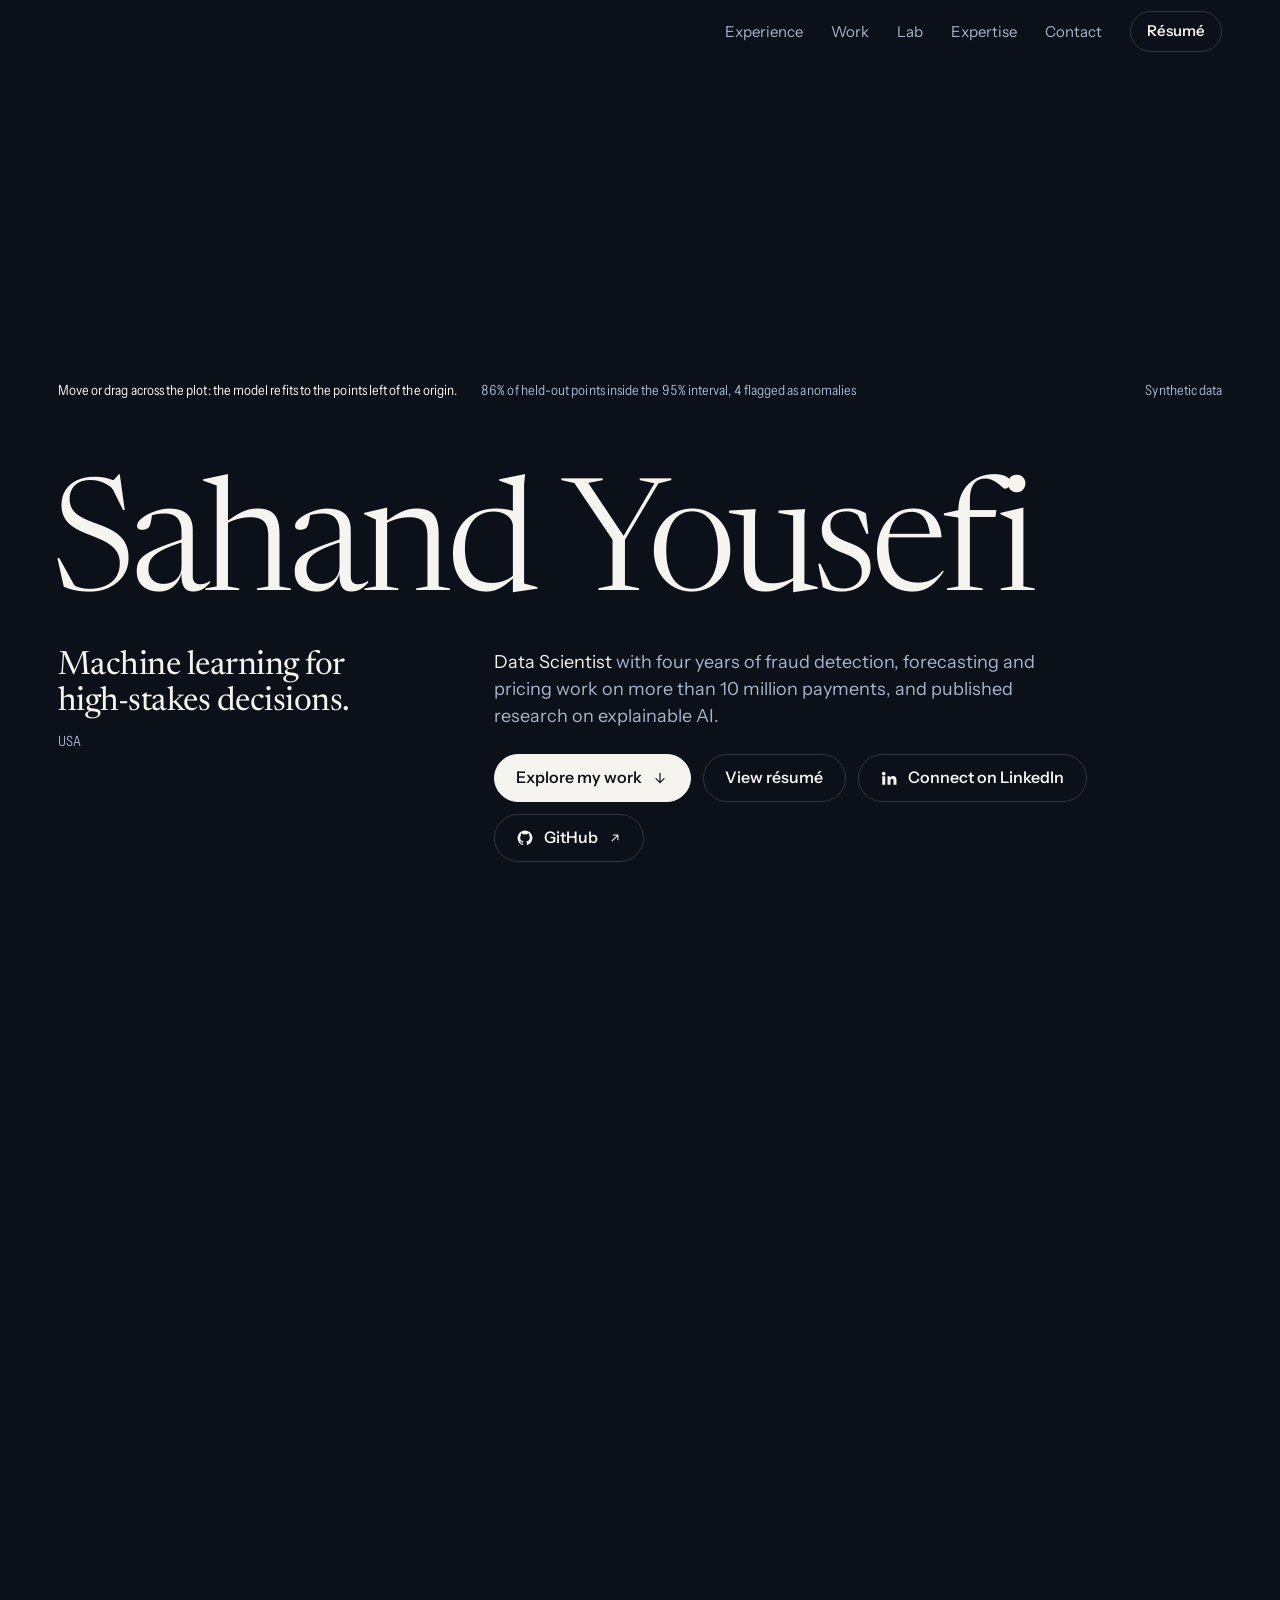
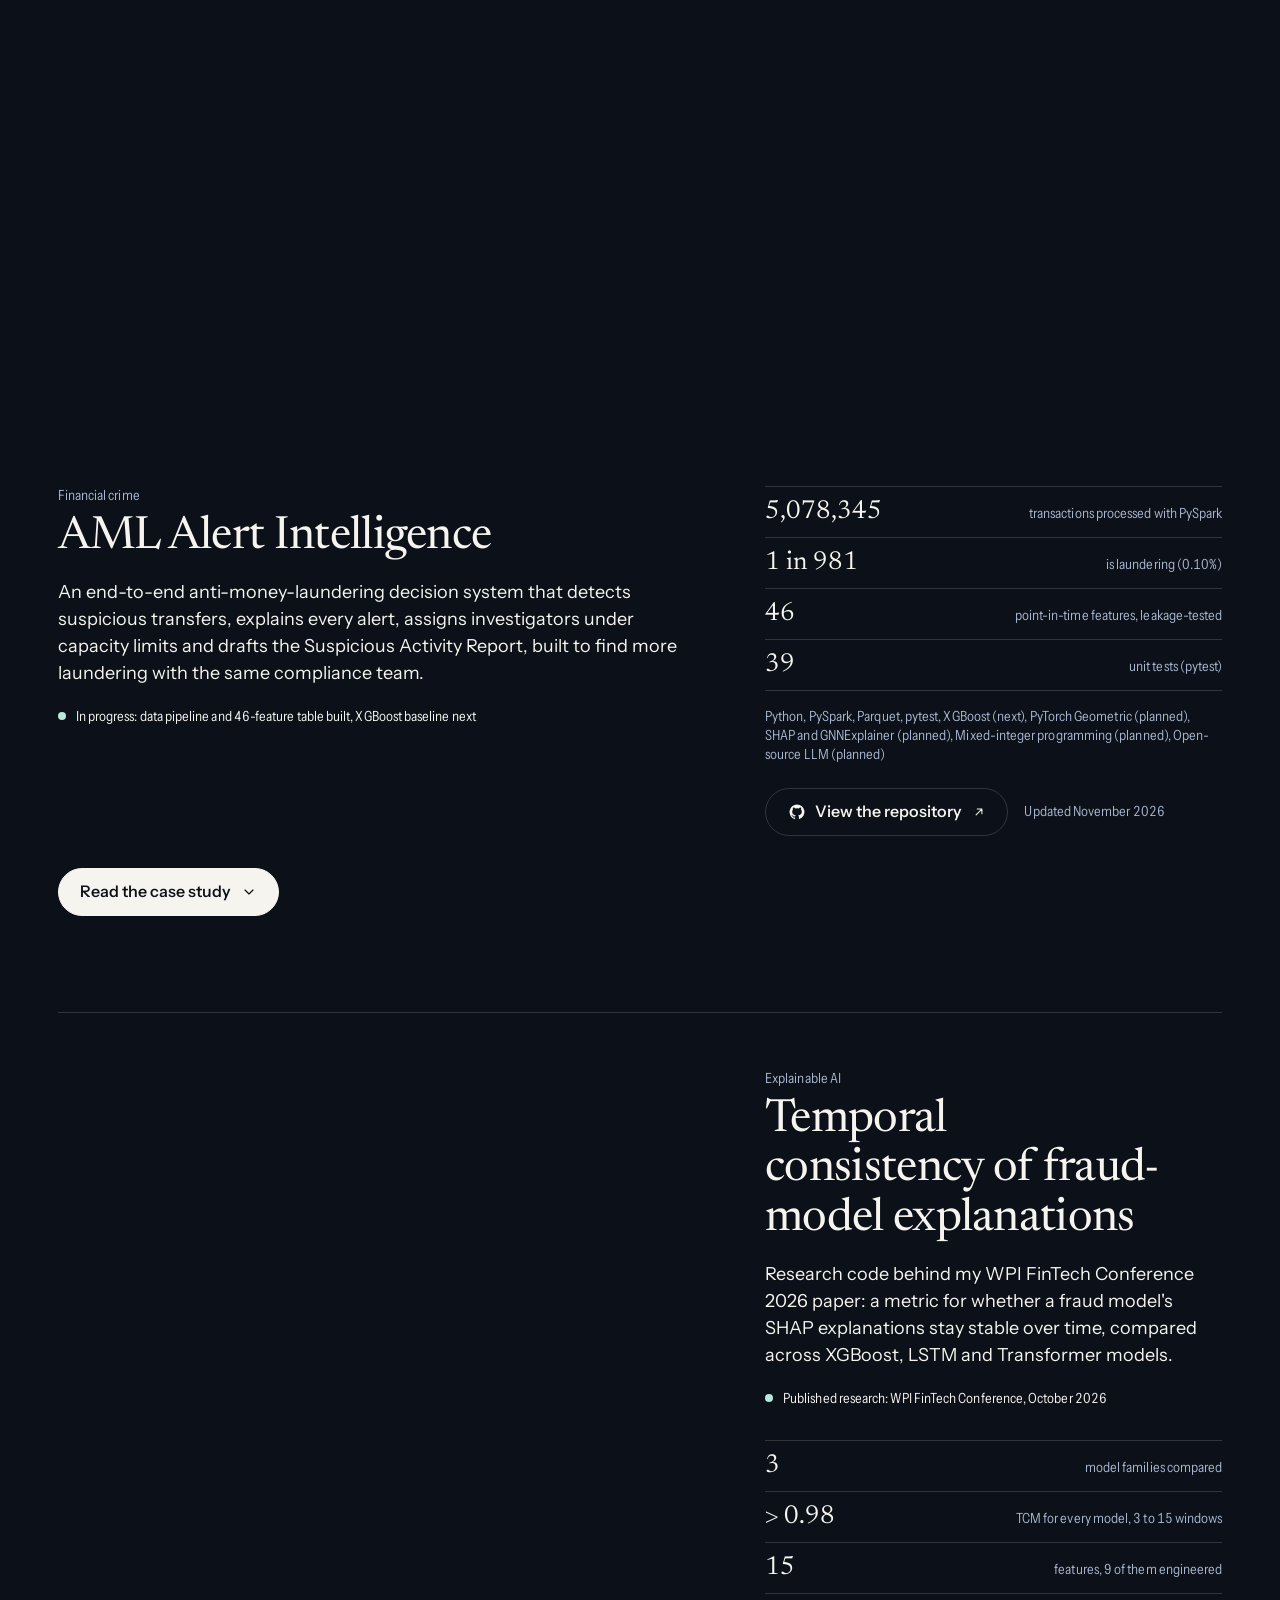
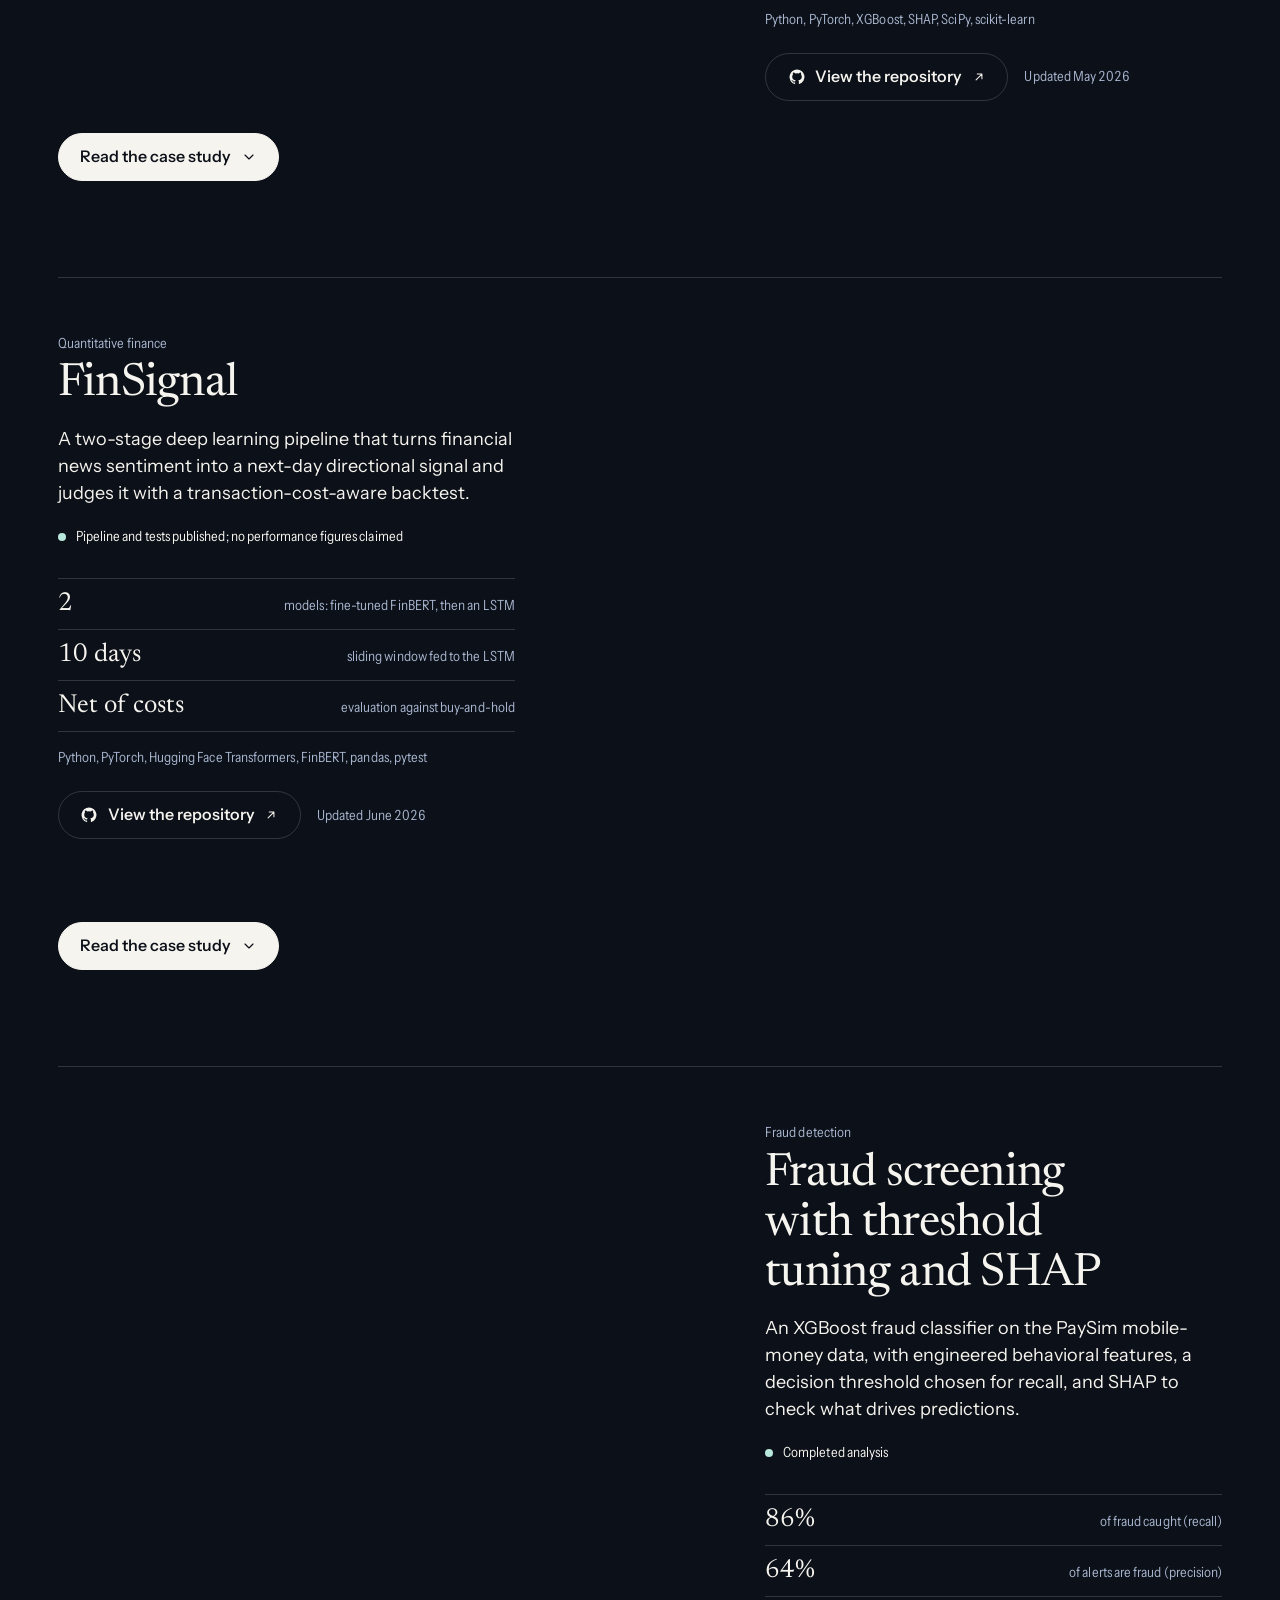
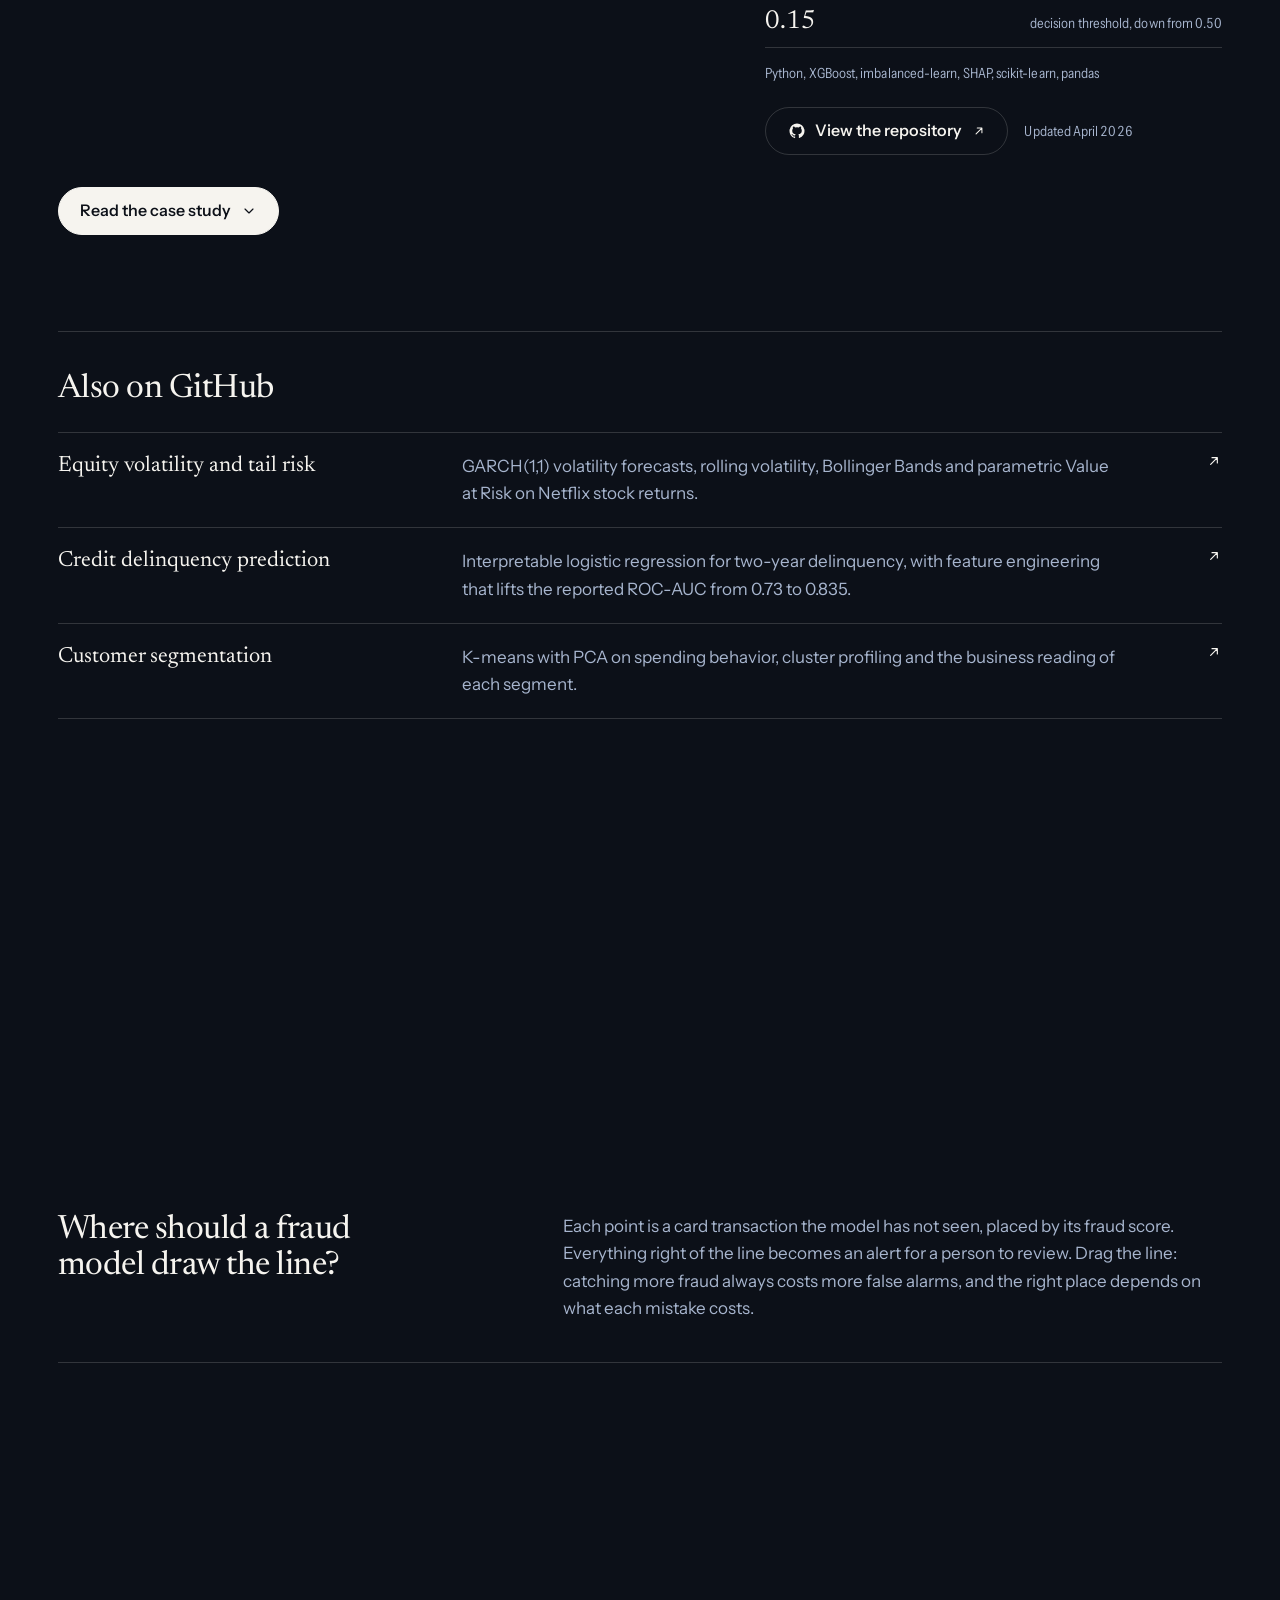
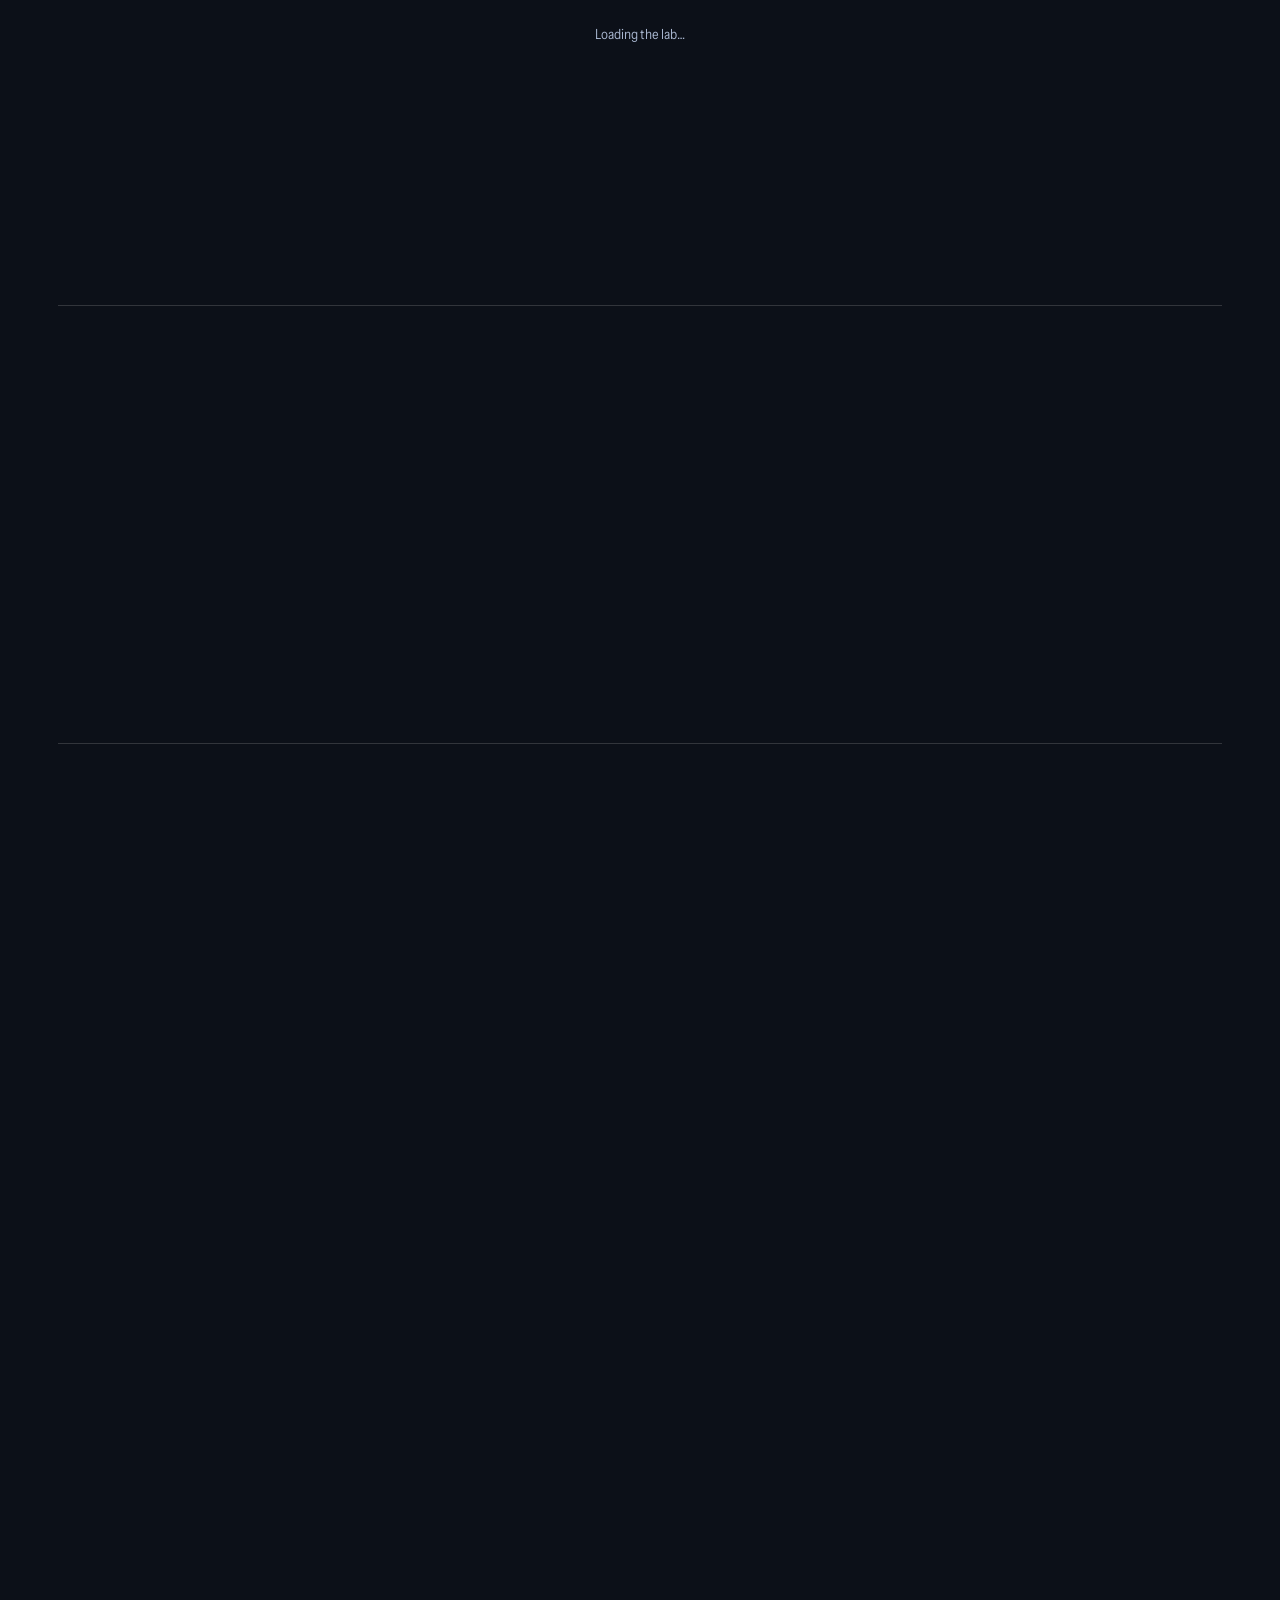
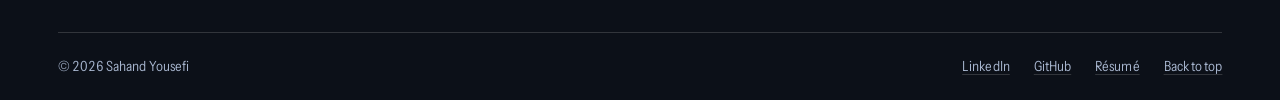
==== commit 98a2d6cd: "Update site: broader positioning, online PhD, AML case study - Location is the country only; no city" ====
--- a/index.html
+++ b/index.html
@@ -1 +1 @@
-<!DOCTYPE html><html lang="en" class="VvfJia_variable _0W2tvq_variable"><head><meta charSet="utf-8"/><meta name="viewport" content="width=device-width, initial-scale=1"/><link rel="preload" href="/_next/static/media/instrument_sans_latin_wdth_normal-s.p.09r36lua6-1z2.woff2" as="font" crossorigin="" type="font/woff2"/><link rel="preload" href="/_next/static/media/newsreader_latin_opsz_normal-s.p.0dc79pquxokce.woff2" as="font" crossorigin="" type="font/woff2"/><link rel="stylesheet" href="/_next/static/chunks/2tyzmnl0swfks.css" data-precedence="next"/><link rel="preload" as="script" fetchPriority="low" href="/_next/static/chunks/310vm2bl3xxpt.js"/><script src="/_next/static/chunks/2whg2n5r_t_s1.js" async=""></script><script src="/_next/static/chunks/39_j1bdzreq0m.js" async=""></script><script src="/_next/static/chunks/1wt7al7iiuzbs.js" async=""></script><script src="/_next/static/chunks/turbopack-2u1d16houkiyo.js" async=""></script><script src="/_next/static/chunks/3qfy96eoyh-ek.js" async=""></script><script src="/_next/static/chunks/3zt_16xndew4w.js" async=""></script><script src="/_next/static/chunks/0uqdjk3ny-jj6.js" async=""></script><meta name="next-size-adjust" content=""/><meta name="theme-color" content="#0c1018"/><meta name="color-scheme" content="dark light"/><title>Sahand Yousefi · Data Scientist</title><meta name="description" content="Sahand Yousefi is a data scientist working on fraud and risk, forecasting, pricing and explainable machine learning. Selected projects, an interactive modeling lab, experience and résumé."/><meta name="application-name" content="Sahand Yousefi"/><link rel="author" href="https://www.linkedin.com/in/sahand-yousefi"/><meta name="author" content="Sahand Yousefi"/><meta name="keywords" content="Sahand Yousefi,Data Scientist,Machine Learning,Fraud Detection,Risk Analytics,Forecasting,Explainable AI,A/B Testing,New York City"/><meta name="creator" content="Sahand Yousefi"/><meta name="robots" content="index, follow"/><link rel="canonical" href="https://sahandyousefi.github.io/"/><meta name="format-detection" content="telephone=no, address=no, email=no"/><meta property="og:title" content="Sahand Yousefi · Data Scientist"/><meta property="og:description" content="Sahand Yousefi is a data scientist working on fraud and risk, forecasting, pricing and explainable machine learning. Selected projects, an interactive modeling lab, experience and résumé."/><meta property="og:url" content="https://sahandyousefi.github.io/"/><meta property="og:site_name" content="Sahand Yousefi"/><meta property="og:locale" content="en_US"/><meta property="og:image" content="https://sahandyousefi.github.io/og.png"/><meta property="og:image:width" content="1200"/><meta property="og:image:height" content="630"/><meta property="og:image:alt" content="Sahand Yousefi, Data Scientist: machine learning for decisions about money."/><meta property="og:type" content="profile"/><meta property="profile:first_name" content="Sahand"/><meta property="profile:last_name" content="Yousefi"/><meta name="twitter:card" content="summary_large_image"/><meta name="twitter:title" content="Sahand Yousefi · Data Scientist"/><meta name="twitter:description" content="Sahand Yousefi is a data scientist working on fraud and risk, forecasting, pricing and explainable machine learning. Selected projects, an interactive modeling lab, experience and résumé."/><meta name="twitter:image" content="https://sahandyousefi.github.io/og.png"/><meta name="twitter:image:alt" content="Sahand Yousefi, Data Scientist: machine learning for decisions about money."/><meta name="twitter:image:width" content="1200"/><meta name="twitter:image:height" content="630"/><link rel="icon" href="/icon.svg?icon.36lf2xedia7t0.svg" sizes="any" type="image/svg+xml"/><script>document.documentElement.classList.add('js')</script><script src="/_next/static/chunks/0cz1d0mv5g_q7.js" noModule=""></script></head><body data-theme="night"><div hidden=""><!--$--><!--/$--></div><header class="no-print fixed inset-x-0 top-0 z-40 h-[var(--nav-h)] border-b transition-[border-color,background-color] duration-300 border-transparent bg-transparent"><a href="#main" class="sr-only focus:not-sr-only focus:absolute focus:left-4 focus:top-3 focus:z-50 focus:rounded-full focus:bg-fg focus:px-4 focus:py-2 focus:text-bg">Skip to content</a><nav aria-label="Primary" class="shell flex h-full items-center justify-between gap-6"><a href="#top" class="font-serif text-[1.375rem] leading-none tracking-[-0.01em] transition-opacity duration-300 pointer-events-none opacity-0" tabindex="-1" aria-hidden="true">Sahand Yousefi</a><ul class="hidden items-center gap-7 md:flex"><li><a href="#experience" class="relative py-2 text-[0.9375rem] transition-colors duration-200 hover:text-fg text-muted">Experience<span aria-hidden="true" class="absolute inset-x-0 -bottom-0.5 h-px origin-left bg-accent transition-transform duration-300 ease-[var(--ease-out)] scale-x-0"></span></a></li><li><a href="#work" class="relative py-2 text-[0.9375rem] transition-colors duration-200 hover:text-fg text-muted">Work<span aria-hidden="true" class="absolute inset-x-0 -bottom-0.5 h-px origin-left bg-accent transition-transform duration-300 ease-[var(--ease-out)] scale-x-0"></span></a></li><li><a href="#lab" class="relative py-2 text-[0.9375rem] transition-colors duration-200 hover:text-fg text-muted">Lab<span aria-hidden="true" class="absolute inset-x-0 -bottom-0.5 h-px origin-left bg-accent transition-transform duration-300 ease-[var(--ease-out)] scale-x-0"></span></a></li><li><a href="#expertise" class="relative py-2 text-[0.9375rem] transition-colors duration-200 hover:text-fg text-muted">Expertise<span aria-hidden="true" class="absolute inset-x-0 -bottom-0.5 h-px origin-left bg-accent transition-transform duration-300 ease-[var(--ease-out)] scale-x-0"></span></a></li><li><a href="#contact" class="relative py-2 text-[0.9375rem] transition-colors duration-200 hover:text-fg text-muted">Contact<span aria-hidden="true" class="absolute inset-x-0 -bottom-0.5 h-px origin-left bg-accent transition-transform duration-300 ease-[var(--ease-out)] scale-x-0"></span></a></li><li><a href="/resume/" class="btn btn-ghost !min-h-10 !px-4 !text-[0.9375rem]">Résumé</a></li></ul><button type="button" class="btn btn-ghost !min-h-10 !px-4 !text-[0.9375rem] md:hidden" aria-haspopup="dialog" aria-expanded="false">Menu</button></nav><dialog aria-label="Menu" class="m-0 h-dvh max-h-none w-screen max-w-none bg-bg p-0 text-fg backdrop:bg-transparent md:hidden"><div class="shell flex h-full flex-col pb-8"><div class="flex h-[var(--nav-h)] items-center justify-between"><span class="font-serif text-[1.375rem] leading-none">Sahand Yousefi</span><button type="button" class="grid h-10 w-10 place-items-center rounded-full border border-line" aria-label="Close menu"><svg width="18" height="18" viewBox="0 0 24 24" fill="none" aria-hidden="true" focusable="false" stroke="currentColor" stroke-width="1.75" stroke-linecap="round"><path d="M6 6l12 12M18 6 6 18"></path></svg></button></div><ul class="mt-6 flex flex-col"><li class="border-b border-line"><a href="#experience" class="h2 block py-4 !text-[2.5rem]">Experience</a></li><li class="border-b border-line"><a href="#work" class="h2 block py-4 !text-[2.5rem]">Work</a></li><li class="border-b border-line"><a href="#lab" class="h2 block py-4 !text-[2.5rem]">Lab</a></li><li class="border-b border-line"><a href="#expertise" class="h2 block py-4 !text-[2.5rem]">Expertise</a></li><li class="border-b border-line"><a href="#contact" class="h2 block py-4 !text-[2.5rem]">Contact</a></li></ul><div class="mt-auto flex flex-col gap-3"><span class="contents"><a href="/resume/" class="btn btn-ghost w-full">View résumé</a></span><a href="https://www.linkedin.com/in/sahand-yousefi" target="_blank" rel="noopener noreferrer" class="btn btn-solid w-full">Connect on LinkedIn<svg width="14" height="14" viewBox="0 0 24 24" fill="none" aria-hidden="true" focusable="false" class="nudge" stroke="currentColor" stroke-width="1.75" stroke-linecap="round" stroke-linejoin="round"><path d="M7 17 17 7M9 7h8v8"></path></svg></a><p class="data mt-2 text-center text-muted">USA · Open to NYC opportunities</p></div></div></dialog></header><main id="main"><section id="top" data-section-theme="night" class="relative flex min-h-[100svh] flex-col pt-[var(--nav-h)]"><div class="enter mt-2 sm:mt-4" style="--d:150ms"><figure class="relative"><div class="relative h-[clamp(13rem,33svh,26rem)] w-full touch-pan-y select-none"><canvas aria-hidden="true" class="absolute inset-0 h-full w-full"></canvas><div aria-hidden="true" class="data pointer-events-none absolute left-0 top-3 opacity-0 will-change-transform"><span class="absolute -translate-x-1/2 whitespace-nowrap rounded-full border border-line bg-bg px-2.5 py-0.5 text-fg">forecast origin</span></div></div><figcaption class="shell data mt-1 flex flex-wrap items-baseline gap-x-6 gap-y-1 text-muted"><span class="text-fg">Move or drag across the plot: the model refits to the points left of the origin.</span><span class="num" aria-live="off">86% of held-out points inside the 95% interval<!-- -->, 4 flagged as anomalies</span><span class="ml-auto hidden sm:inline">Synthetic data</span></figcaption><p class="sr-only">Interactive chart of a synthetic time series. A regression model is fitted to observations before a movable forecast origin; a shaded prediction interval widens to the right of it, and observations far from the fitted line are marked as anomalies.</p></figure></div><div class="shell mt-auto pb-[clamp(1.25rem,3vw,2.5rem)] pt-5"><h1 class="display -ml-[0.04em]"><span class="mask" style="--d:500ms"><span>Sahand</span></span> <span class="mask" style="--d:600ms"><span>Yousefi</span></span></h1><div class="mt-[clamp(1.25rem,2.2vw,2rem)] grid gap-x-12 gap-y-5 lg:grid-cols-12"><div class="enter lg:col-span-4" style="--d:900ms"><p class="h3">Machine learning for decisions about money.</p><p class="data mt-3 text-muted">USA · Open to NYC opportunities</p></div><div class="enter lg:col-span-8 lg:pl-8" style="--d:1000ms"><p class="lede hidden max-w-[46ch] text-muted sm:block"><span class="text-fg">Data Scientist</span> with four years of fraud detection, forecasting and pricing work on more than 10 million payments, and published research on explainable AI.</p><div class="flex flex-wrap gap-3 sm:mt-6"><a href="#experience" class="btn btn-solid">Explore my work<svg width="16" height="16" viewBox="0 0 24 24" fill="none" aria-hidden="true" focusable="false" stroke="currentColor" stroke-width="1.75" stroke-linecap="round" stroke-linejoin="round"><path d="M12 5v14M6 13l6 6 6-6"></path></svg></a><a href="/resume/" class="btn btn-ghost">View résumé</a><a href="https://www.linkedin.com/in/sahand-yousefi" target="_blank" rel="noopener noreferrer" class="btn btn-ghost"><svg width="18" height="18" viewBox="0 0 24 24" fill="currentColor" aria-hidden="true" focusable="false"><path d="M4.98 3.5a2.5 2.5 0 1 1 0 5 2.5 2.5 0 0 1 0-5ZM3 9.75h4V21H3V9.75Zm6.5 0h3.8v1.6h.06c.53-.95 1.83-1.95 3.76-1.95 4.02 0 4.88 2.5 4.88 5.9V21h-4v-4.9c0-1.3-.03-2.97-1.86-2.97-1.87 0-2.14 1.4-2.14 2.87V21h-4V9.75Z"></path></svg>Connect on LinkedIn</a><a href="https://github.com/sahandyousefi" target="_blank" rel="noopener noreferrer" class="btn btn-ghost"><svg width="18" height="18" viewBox="0 0 24 24" fill="currentColor" aria-hidden="true" focusable="false"><path d="M12 2a10 10 0 0 0-3.16 19.49c.5.09.68-.22.68-.48v-1.7c-2.78.6-3.37-1.34-3.37-1.34-.46-1.16-1.11-1.47-1.11-1.47-.91-.62.07-.6.07-.6 1 .07 1.53 1.03 1.53 1.03.9 1.52 2.34 1.08 2.91.83.09-.65.35-1.09.63-1.34-2.22-.25-4.55-1.11-4.55-4.94 0-1.09.39-1.98 1.03-2.68-.1-.25-.45-1.27.1-2.64 0 0 .84-.27 2.75 1.02a9.6 9.6 0 0 1 5 0c1.91-1.29 2.75-1.02 2.75-1.02.55 1.37.2 2.39.1 2.64.64.7 1.03 1.59 1.03 2.68 0 3.84-2.34 4.68-4.57 4.93.36.31.68.92.68 1.85v2.74c0 .27.18.58.69.48A10 10 0 0 0 12 2Z"></path></svg>GitHub<svg width="14" height="14" viewBox="0 0 24 24" fill="none" aria-hidden="true" focusable="false" class="nudge" stroke="currentColor" stroke-width="1.75" stroke-linecap="round" stroke-linejoin="round"><path d="M7 17 17 7M9 7h8v8"></path></svg></a></div></div></div></div></section><section id="about" data-section-theme="paper" class="section" aria-labelledby="about-title"><div class="shell"><h2 id="about-title" class="sr-only">About</h2><p class="standfirst reveal max-w-[34em]">For four years I have worked where models meet money. At HomeWAV I moved from data analyst to data scientist by building the fraud detection, revenue forecasts and pricing experiments that Finance, Risk and the CEO now make decisions with.</p><div class="mt-[clamp(3rem,7vw,6rem)] grid gap-x-12 gap-y-12 lg:grid-cols-12"><div class="prose-body reveal lg:col-span-6"><p>I trained as an industrial engineer and then in business analytics, so I treat a model as one part of a decision: who will act on it, what a wrong answer costs, and how the result will be checked. Most of my work is done with people outside the data team, which has made me careful about two things: getting the statistics right, and explaining them in terms the person deciding can verify.</p><p>Alongside that work I publish research on explainable machine learning. I am looking for a data science or applied machine learning role in New York City where fraud, risk, pricing or experimentation is central to the product.</p></div><dl class="reveal border-t border-line lg:col-span-5 lg:col-start-8"><div class="grid grid-cols-[6.5rem_1fr] gap-x-4 border-b border-line py-3"><dt class="data pt-[0.2em] text-muted">Now</dt><dd>Data Scientist I at HomeWAV, promoted from Data Analyst</dd></div><div class="grid grid-cols-[6.5rem_1fr] gap-x-4 border-b border-line py-3"><dt class="data pt-[0.2em] text-muted">Focus</dt><dd>Fraud and risk, forecasting, pricing, experimentation, explainable AI</dd></div><div class="grid grid-cols-[6.5rem_1fr] gap-x-4 border-b border-line py-3"><dt class="data pt-[0.2em] text-muted">Research</dt><dd>Explainability in fraud models, WPI FinTech Conference 2026</dd></div><div class="grid grid-cols-[6.5rem_1fr] gap-x-4 border-b border-line py-3"><dt class="data pt-[0.2em] text-muted">Education</dt><dd>MS Business Analytics, Clark University (GPA 3.97)</dd></div><div class="grid grid-cols-[6.5rem_1fr] gap-x-4 border-b border-line py-3"><dt class="data pt-[0.2em] text-muted">Looking for</dt><dd>Data scientist and applied ML roles</dd></div><div class="grid grid-cols-[6.5rem_1fr] gap-x-4 border-b border-line py-3"><dt class="data pt-[0.2em] text-muted">Location</dt><dd>USA · Open to NYC opportunities</dd></div></dl></div></div></section><section id="experience" data-section-theme="paper" class="section !pt-0"><div class="shell"><header class="rule grid gap-x-12 gap-y-6 pt-[clamp(3rem,7vw,6rem)] lg:grid-cols-12"><h2 class="h2 reveal lg:col-span-6">Experience</h2><p class="lede reveal lg:col-span-5 lg:col-start-8">Four years at HomeWAV, from data analyst to data scientist. Every figure here is the one on my<!-- --> <a href="/resume/" class="link">résumé</a>.</p></header><div class="mt-14 sm:mt-20"><div class="rule grid gap-x-12 gap-y-6 py-10 lg:grid-cols-12"><div class="reveal lg:col-span-3"><div class="lg:sticky lg:top-24"><h3 class="h3">Data Scientist I</h3><p class="mt-2">HomeWAV</p><p class="data num mt-1 text-muted">May 2025<!-- --> – <!-- -->Present</p><p class="data mt-3 inline-flex items-center gap-2 text-accent"><span aria-hidden="true" class="h-2 w-2 rounded-full bg-accent"></span>Promoted from Data Analyst</p></div></div><ol class="lg:col-span-9"><li id="exp-fraud" class="reveal grid scroll-mt-24 gap-x-10 gap-y-4 py-7 md:grid-cols-[minmax(0,1fr)_15rem] pt-0"><div><h4 class="font-serif text-[1.5rem] leading-tight tracking-[-0.01em]">Fraud and anomaly detection</h4><p class="mt-2 max-w-[60ch] text-muted">A batch PySpark and Kafka pipeline on AWS over more than 10 million transactions that catches stolen-card and unusual-usage fraud by pairing Isolation Forest anomaly scores with an XGBoost classifier on temporal features.</p><p class="data mt-3 text-muted">PySpark, Kafka, AWS, Isolation Forest, XGBoost</p></div><ul class="flex flex-col gap-2 md:border-l md:border-line md:pl-6"><li class="num font-medium leading-snug">~88% precision</li><li class="num font-medium leading-snug">Detection for Finance and Risk cut from days to a few hours</li></ul></li><li id="exp-forecasting" class="reveal grid scroll-mt-24 gap-x-10 gap-y-4 py-7 md:grid-cols-[minmax(0,1fr)_15rem] border-t border-line"><div><h4 class="font-serif text-[1.5rem] leading-tight tracking-[-0.01em]">Revenue forecasting after an FCC rate change</h4><p class="mt-2 max-w-[60ch] text-muted">When FCC rules mandated price cuts by facility size, I built XGBoost and LightGBM time-series models on lag, rolling and seasonality features to forecast video and voice usage, revenue and facility shares, and tested shifts in usage and entertainment spend with A/B and hypothesis tests.</p><p class="data mt-3 text-muted">XGBoost, LightGBM, Time-series features, A/B testing</p></div><ul class="flex flex-col gap-2 md:border-l md:border-line md:pl-6"><li class="num font-medium leading-snug">88% backtest accuracy</li><li class="num font-medium leading-snug">~25% lower MAPE</li></ul></li><li id="exp-agent" class="reveal grid scroll-mt-24 gap-x-10 gap-y-4 py-7 md:grid-cols-[minmax(0,1fr)_15rem] border-t border-line"><div><h4 class="font-serif text-[1.5rem] leading-tight tracking-[-0.01em]">Generative AI agent for deal pricing</h4><p class="mt-2 max-w-[60ch] text-muted">A prompt-engineered Claude agent for Business Development that pairs look-alike usage forecasting on population, location and engineered features with web-search tool use to set revenue-share rates that work for both sides.</p><p class="data mt-3 text-muted">Anthropic Claude, LLM agents, Tool use, Forecasting</p></div><ul class="flex flex-col gap-2 md:border-l md:border-line md:pl-6"><li class="num font-medium leading-snug">Deal analysis reduced from one week to hours</li><li class="num font-medium leading-snug">Prediction accuracy improved 86% against historical trends</li></ul></li><li id="exp-parallax" class="reveal grid scroll-mt-24 gap-x-10 gap-y-4 py-7 md:grid-cols-[minmax(0,1fr)_15rem] border-t border-line"><div><h4 class="font-serif text-[1.5rem] leading-tight tracking-[-0.01em]">PARALLAX deal simulation platform</h4><p class="mt-2 max-w-[60ch] text-muted">A self-serve platform for the CEO and the BD Director that combines predictive usage models on engineered drivers with Monte Carlo simulation and what-if sensitivity analysis to price bids for risk and win rate.</p><p class="data mt-3 text-muted">Monte Carlo simulation, Predictive modeling, Sensitivity analysis</p></div><ul class="flex flex-col gap-2 md:border-l md:border-line md:pl-6"><li class="num font-medium leading-snug">Deals processed up 35%</li><li class="num font-medium leading-snug">Deal and meeting time cut from days to hours</li></ul></li><li id="exp-propensity" class="reveal grid scroll-mt-24 gap-x-10 gap-y-4 py-7 md:grid-cols-[minmax(0,1fr)_15rem] border-t border-line"><div><h4 class="font-serif text-[1.5rem] leading-tight tracking-[-0.01em]">Funding propensity</h4><p class="mt-2 max-w-[60ch] text-muted">Classification and regression models (logistic regression, decision trees, XGBoost) that predict funding propensity and transaction value for more than 400,000 users and 4 million transactions from RFM and behavioral features, with SHAP used to drive customer prioritization and revenue forecasts.</p><p class="data mt-3 text-muted">XGBoost, Logistic regression, SHAP, RFM features</p></div><ul class="flex flex-col gap-2 md:border-l md:border-line md:pl-6"><li class="num font-medium leading-snug">0.799 ROC-AUC</li></ul></li></ol></div><div class="rule grid gap-x-12 gap-y-6 py-10 lg:grid-cols-12"><div class="reveal lg:col-span-3"><div class="lg:sticky lg:top-24"><h3 class="h3">Data Analyst</h3><p class="mt-2">HomeWAV</p><p class="data num mt-1 text-muted">Jun 2022<!-- --> – <!-- -->May 2025</p></div></div><ol class="lg:col-span-9"><li id="exp-cannibalization" class="reveal grid scroll-mt-24 gap-x-10 gap-y-4 py-7 md:grid-cols-[minmax(0,1fr)_15rem] pt-0"><div><h4 class="font-serif text-[1.5rem] leading-tight tracking-[-0.01em]">Music cannibalization and pricing</h4><p class="mt-2 max-w-[60ch] text-muted">Diagnosed why revenue lagged user funding by modeling cannibalization drivers with ARIMA, cross-correlation and elasticity, and by A/B testing prices and entertainment limits. The analysis identified music as the negative driver and led to a provider switch, new revenue shares and a subscription model.</p><p class="data mt-3 text-muted">ARIMA, Cross-correlation, Elasticity, A/B testing</p></div><ul class="flex flex-col gap-2 md:border-l md:border-line md:pl-6"><li class="num font-medium leading-snug">Entertainment users up 21%</li><li class="num font-medium leading-snug">Cannibalization eliminated by the subscription model</li></ul></li><li id="exp-subscription" class="reveal grid scroll-mt-24 gap-x-10 gap-y-4 py-7 md:grid-cols-[minmax(0,1fr)_15rem] border-t border-line"><div><h4 class="font-serif text-[1.5rem] leading-tight tracking-[-0.01em]">Subscription pricing optimization</h4><p class="mt-2 max-w-[60ch] text-muted">To launch the entertainment subscription, built predictive models of entertainment sales, subscribers and customer lifetime value, ran A/B and hypothesis tests on about 7 million transactions of 12-month funding and purchase behavior, then set prices with correlation analysis and goal programming.</p><p class="data mt-3 text-muted">Predictive modeling, CLV, Hypothesis testing, Goal programming</p></div><ul class="flex flex-col gap-2 md:border-l md:border-line md:pl-6"><li class="num font-medium leading-snug">Launch prices that sustained entertainment sales</li></ul></li><li id="exp-kpi" class="reveal grid scroll-mt-24 gap-x-10 gap-y-4 py-7 md:grid-cols-[minmax(0,1fr)_15rem] border-t border-line"><div><h4 class="font-serif text-[1.5rem] leading-tight tracking-[-0.01em]">KPI analytics</h4><p class="mt-2 max-w-[60ch] text-muted">Executive KPI dashboards in Power BI, Tableau and Amazon QuickSight, and quantified revenue impact of product incidents.</p><p class="data mt-3 text-muted">Power BI, Tableau, Amazon QuickSight</p></div><ul class="flex flex-col gap-2 md:border-l md:border-line md:pl-6"><li class="num font-medium leading-snug">Revenue impact of product incidents quantified</li></ul></li></ol></div></div></div></section><section id="work" data-section-theme="paper" class="section"><div class="shell"><header class="grid gap-x-12 gap-y-6 lg:grid-cols-12"><h2 class="h2 reveal lg:col-span-6">Selected work</h2><div class="reveal lg:col-span-5 lg:col-start-8"><p class="lede">Four projects from my GitHub, chosen from <!-- -->24<!-- --> public repositories. Each one says what was built, what the repository actually reports, and what is not finished.</p><a href="https://github.com/sahandyousefi" target="_blank" rel="noopener noreferrer" class="link mt-4 inline-flex items-center gap-2"><svg width="18" height="18" viewBox="0 0 24 24" fill="currentColor" aria-hidden="true" focusable="false"><path d="M12 2a10 10 0 0 0-3.16 19.49c.5.09.68-.22.68-.48v-1.7c-2.78.6-3.37-1.34-3.37-1.34-.46-1.16-1.11-1.47-1.11-1.47-.91-.62.07-.6.07-.6 1 .07 1.53 1.03 1.53 1.03.9 1.52 2.34 1.08 2.91.83.09-.65.35-1.09.63-1.34-2.22-.25-4.55-1.11-4.55-4.94 0-1.09.39-1.98 1.03-2.68-.1-.25-.45-1.27.1-2.64 0 0 .84-.27 2.75 1.02a9.6 9.6 0 0 1 5 0c1.91-1.29 2.75-1.02 2.75-1.02.55 1.37.2 2.39.1 2.64.64.7 1.03 1.59 1.03 2.68 0 3.84-2.34 4.68-4.57 4.93.36.31.68.92.68 1.85v2.74c0 .27.18.58.69.48A10 10 0 0 0 12 2Z"></path></svg>github.com/sahandyousefi</a></div></header><div class="mt-14 flex flex-col gap-16 sm:mt-20 sm:gap-24"><article id="project-aml-alert-intelligence" class="rule scroll-mt-24 pt-10 sm:pt-14"><div class="grid gap-x-12 gap-y-10 lg:grid-cols-12 "><figure class="fig reveal flex flex-col lg:col-span-12"><div class="flex flex-1 flex-col justify-center bg-surface p-5 sm:p-10 lg:p-14"><div class="flex flex-col gap-9"><div><div class="hidden sm:block"><svg viewBox="0 0 1090 90" class="block h-auto w-full" role="img" aria-label="981 dots, one highlighted"><defs><pattern id="dots-109" width="10" height="10" patternUnits="userSpaceOnUse"><circle cx="5" cy="5" r="2.1" fill="var(--muted)" opacity="0.75"></circle></pattern></defs><rect width="1090" height="90" fill="url(#dots-109)"></rect><g transform="translate(715 35)"><circle r="4.6" fill="var(--bg)"></circle><circle r="3.4" fill="var(--flag)"></circle><circle r="8.5" fill="none" stroke="var(--flag)" stroke-width="1.25" class="pop" style="--draw-delay:500ms"></circle></g></svg></div><div class="sm:hidden"><svg viewBox="0 0 330 300" class="block h-auto w-full" role="img" aria-label="981 dots, one highlighted"><defs><pattern id="dots-33" width="10" height="10" patternUnits="userSpaceOnUse"><circle cx="5" cy="5" r="2.1" fill="var(--muted)" opacity="0.75"></circle></pattern></defs><rect width="330" height="290" fill="url(#dots-33)"></rect><rect y="290" width="240" height="10" fill="url(#dots-33)"></rect><g transform="translate(215 115)"><circle r="4.6" fill="var(--bg)"></circle><circle r="3.4" fill="var(--flag)"></circle><circle r="8.5" fill="none" stroke="var(--flag)" stroke-width="1.25" class="pop" style="--draw-delay:500ms"></circle></g></svg></div><p class="data mt-3 flex justify-between gap-4 text-muted"><span>981 transactions</span><span class="text-flag">1 laundering</span></p></div><div><div class="flex h-3 gap-[2px]"><div class="h-full rounded-[2px] bg-fg" style="width:63.97598036368147%;opacity:0.9"></div><div class="h-full rounded-[2px] bg-fg" style="width:19.012572009188034%;opacity:0.55"></div><div class="h-full rounded-[2px] bg-fg" style="width:17.01144762713049%;opacity:0.28"></div></div><div class="data mt-2 flex gap-[2px]"><p style="width:63.97598036368147%" class="min-w-0"><span class="block text-fg">Train</span><span class="num block text-muted">3,248,921</span><span class="hidden text-muted sm:block">Sept 1–6</span></p><p style="width:19.012572009188034%" class="min-w-0"><span class="block text-fg">Validation</span><span class="num block text-muted">965,524</span><span class="hidden text-muted sm:block">Sept 7–8</span></p><p style="width:17.01144762713049%" class="min-w-0"><span class="block text-fg">Test</span><span class="num block text-muted">863,900</span><span class="hidden text-muted sm:block">Sept 9–18</span></p></div></div><ol class="grid gap-x-4 gap-y-3 sm:grid-cols-3 lg:grid-cols-6"><li class="data relative border-t border-line pt-3"><span aria-hidden="true" class="absolute -top-[5px] left-0 h-[9px] w-[9px] rounded-full border border-accent bg-accent"></span><span class="num text-muted">1</span><span class="mt-0.5 block text-fg">Data pipeline and exploration</span><span class="text-accent">Done</span></li><li class="data relative border-t border-line pt-3"><span aria-hidden="true" class="absolute -top-[5px] left-0 h-[9px] w-[9px] rounded-full border border-accent bg-bg"></span><span class="num text-muted">2</span><span class="mt-0.5 block text-fg">Features and XGBoost baseline</span><span class="text-accent">In progress</span></li><li class="data relative border-t border-line pt-3"><span aria-hidden="true" class="absolute -top-[5px] left-0 h-[9px] w-[9px] rounded-full border border-muted bg-bg"></span><span class="num text-muted">3</span><span class="mt-0.5 block text-fg">Graph neural networks</span><span class="text-muted">Planned</span></li><li class="data relative border-t border-line pt-3"><span aria-hidden="true" class="absolute -top-[5px] left-0 h-[9px] w-[9px] rounded-full border border-muted bg-bg"></span><span class="num text-muted">4</span><span class="mt-0.5 block text-fg">Explanations</span><span class="text-muted">Planned</span></li><li class="data relative border-t border-line pt-3"><span aria-hidden="true" class="absolute -top-[5px] left-0 h-[9px] w-[9px] rounded-full border border-muted bg-bg"></span><span class="num text-muted">5</span><span class="mt-0.5 block text-fg">Alert triage by optimization</span><span class="text-muted">Planned</span></li><li class="data relative border-t border-line pt-3"><span aria-hidden="true" class="absolute -top-[5px] left-0 h-[9px] w-[9px] rounded-full border border-muted bg-bg"></span><span class="num text-muted">6</span><span class="mt-0.5 block text-fg">Drafted SAR narratives</span><span class="text-muted">Planned</span></li></ol></div></div><figcaption class="data mt-3 max-w-[70ch] text-muted">Each dot is one transaction in the IBM AMLworld HI-Small data. One in 981 is laundering. Below: the chronological train, validation and test split.</figcaption></figure><div class="lg:col-span-12 lg:grid lg:grid-cols-12 lg:gap-x-12"><div class="lg:col-span-7"><p class="data text-muted">Financial crime</p><h3 class="h3 mt-2 !text-[clamp(2rem,3.6vw,3.25rem)]">AML Alert Intelligence</h3><p class="lede mt-4 max-w-[52ch]">A decision system for anti-money-laundering alerts: score transactions, explain each alert, assign investigators under capacity limits, and draft the report.</p><p class="data mt-5 flex items-start gap-2.5"><span aria-hidden="true" class="mt-[0.4em] h-2 w-2 flex-none rounded-full bg-accent"></span><span>In progress: data pipeline and exploration complete, modeling next</span></p></div><div class="mt-8 lg:col-span-5 lg:mt-0"><dl class="border-t border-line"><div class="flex items-baseline justify-between gap-6 border-b border-line py-3"><dt class="data order-2 text-right text-muted">transactions ingested with PySpark</dt><dd class="num order-1 whitespace-nowrap font-serif text-[1.625rem] leading-none">5,078,345</dd></div><div class="flex items-baseline justify-between gap-6 border-b border-line py-3"><dt class="data order-2 text-right text-muted">is laundering (0.10%)</dt><dd class="num order-1 whitespace-nowrap font-serif text-[1.625rem] leading-none">1 in 981</dd></div><div class="flex items-baseline justify-between gap-6 border-b border-line py-3"><dt class="data order-2 text-right text-muted">leakage-checked features defined</dt><dd class="num order-1 whitespace-nowrap font-serif text-[1.625rem] leading-none">46</dd></div></dl><p class="data mt-4 text-muted">Python, PySpark, Parquet, pytest, XGBoost (next), PyTorch Geometric (planned), MILP (planned)</p><div class="mt-6 flex flex-wrap items-center gap-x-4 gap-y-2"><a href="https://github.com/sahandyousefi/aml-alert-intelligence" target="_blank" rel="noopener noreferrer" class="btn btn-ghost"><svg width="18" height="18" viewBox="0 0 24 24" fill="currentColor" aria-hidden="true" focusable="false"><path d="M12 2a10 10 0 0 0-3.16 19.49c.5.09.68-.22.68-.48v-1.7c-2.78.6-3.37-1.34-3.37-1.34-.46-1.16-1.11-1.47-1.11-1.47-.91-.62.07-.6.07-.6 1 .07 1.53 1.03 1.53 1.03.9 1.52 2.34 1.08 2.91.83.09-.65.35-1.09.63-1.34-2.22-.25-4.55-1.11-4.55-4.94 0-1.09.39-1.98 1.03-2.68-.1-.25-.45-1.27.1-2.64 0 0 .84-.27 2.75 1.02a9.6 9.6 0 0 1 5 0c1.91-1.29 2.75-1.02 2.75-1.02.55 1.37.2 2.39.1 2.64.64.7 1.03 1.59 1.03 2.68 0 3.84-2.34 4.68-4.57 4.93.36.31.68.92.68 1.85v2.74c0 .27.18.58.69.48A10 10 0 0 0 12 2Z"></path></svg>View the repository<svg width="14" height="14" viewBox="0 0 24 24" fill="none" aria-hidden="true" focusable="false" class="nudge" stroke="currentColor" stroke-width="1.75" stroke-linecap="round" stroke-linejoin="round"><path d="M7 17 17 7M9 7h8v8"></path></svg></a><span class="data text-muted">Updated November 2026</span></div></div></div></div><details class="case group mt-8"><summary class="inline-flex cursor-pointer list-none rounded-full [&amp;::-webkit-details-marker]:hidden"><span class="btn btn-solid"><span class="group-open:hidden">Read the case study</span><span class="hidden group-open:inline">Close the case study</span><svg width="16" height="16" viewBox="0 0 24 24" fill="none" aria-hidden="true" focusable="false" class="transition-transform duration-300 group-open:rotate-180" stroke="currentColor" stroke-width="1.75" stroke-linecap="round" stroke-linejoin="round"><path d="m6 9 6 6 6-6"></path></svg></span></summary><div class="case-body"><div class="mt-10 grid gap-y-9 pb-4"><section class="grid gap-x-12 gap-y-2 border-t border-line pt-5 lg:grid-cols-12"><h4 class="text-[1.0625rem] font-semibold lg:col-span-3">The challenge</h4><div class="prose-body lg:col-span-8"><p>Banks generate far more anti-money-laundering alerts than investigators can review, and most of them are false positives. Investigator time goes to noise while real laundering goes unreported.</p><p>Scoring transactions is only the first step. A compliance team also has to decide which alerts to work, who should work them, and how to document the outcome.</p></div></section><section class="grid gap-x-12 gap-y-2 border-t border-line pt-5 lg:grid-cols-12"><h4 class="text-[1.0625rem] font-semibold lg:col-span-3">The solution</h4><div class="prose-body lg:col-span-8"><p>The project treats alert handling as one decision system in four stages. Detect: graph neural networks (GraphSAGE, GAT and a temporal variant) benchmarked against XGBoost on engineered features. Explain: GNNExplainer and Captum for the graph models, SHAP for XGBoost. Prioritize: a mixed-integer program that assigns alerts to investigators to maximize expected illicit dollars caught under capacity, skill and SLA constraints. Report: a small open-source language model that drafts Suspicious Activity Report narratives grounded in structured evidence.</p><p>Success metrics were fixed before any model was trained: PR-AUC, minority-class F1 and recall at the daily alert budget for detection; illicit dollars caught and SLA violations for prioritization, compared with greedy top-k and a fixed threshold under the same constraints.</p></div></section><section class="grid gap-x-12 gap-y-2 border-t border-line pt-5 lg:grid-cols-12"><h4 class="text-[1.0625rem] font-semibold lg:col-span-3">Technical implementation</h4><div class="prose-body lg:col-span-8"><p>The raw CSV is parsed once in PySpark with an explicit schema and strict parsing, checked for row count and missing values, and stored as Parquet (127 MB instead of 476 MB). The split is chronological on whole calendar days: 3,248,921 transactions for training, 965,524 for validation and 863,900 for test.</p><p>Exploration found problems that would have corrupted a model. The last eight days of the data are a simulation artifact: 1,108 transactions, 655 of them laundering. They stay in the data, but every test metric will be reported with and without them. Bank IDs carry inconsistent leading zeros (58 banks appear in two written forms), so accounts are keyed on a normalized bank ID plus account number; all 515,088 accounts then match the accounts file.</p><p>A feature registry defines 46 features in three groups (transaction, account attributes, account behavior over 1, 24 and 72 hour windows). None uses the label, a calendar date or an account identifier, and behavior windows end one minute before the transfer. The package is config-driven and covered by unit tests, including a leakage check.</p></div></section><section class="grid gap-x-12 gap-y-2 border-t border-line pt-5 lg:grid-cols-12"><h4 class="text-[1.0625rem] font-semibold lg:col-span-3">Results</h4><div class="prose-body lg:col-span-8"><p>There are no model results yet, and the repository says so. What exists is the evaluation design and the data findings.</p><p>On the training days, ACH carries 83% of all laundering at 7.4 times the average rate, yet only about 1 in 173 ACH transfers is laundering, so payment format alone cannot separate cases. Within US dollar transfers, 785 of 948 laundering cases fall between $1,000 and $100,000. 147 of the 370 labeled laundering attempts span more than one split, which is why no feature may memorize account identity.</p></div></section><section class="grid gap-x-12 gap-y-2 border-t border-line pt-5 lg:grid-cols-12"><h4 class="text-[1.0625rem] font-semibold lg:col-span-3">Professional significance</h4><div class="prose-body lg:col-span-8"><p>It shows how I set up a modeling problem before fitting anything: chronological splits, leakage rules written into the feature registry, known data artifacts isolated in the metrics, and targets tied to the decision the model serves.</p><p>The structure (predict, explain, then optimize a constrained human workload) is the same one fraud and risk teams use for alert triage.</p></div></section></div></div></details></article><article id="project-temporal-xai" class="rule scroll-mt-24 pt-10 sm:pt-14"><div class="grid gap-x-12 gap-y-10 lg:grid-cols-12 lg:items-stretch"><figure class="fig reveal flex flex-col lg:col-span-7 "><div class="flex flex-1 flex-col justify-center bg-surface p-5 sm:p-9"><div><p class="data flex items-center gap-3 text-muted"><span>Test period, in time order</span><span aria-hidden="true" class="h-px flex-1 bg-line"></span><span aria-hidden="true">later</span></p><div class="mt-4 grid grid-cols-5 gap-2 sm:gap-4"><div class="border border-line p-2 sm:p-3"><p class="data text-muted"><span class="hidden sm:inline">Window </span><span class="sm:hidden">W</span>1</p><div class="mt-2 flex flex-col gap-[5px]"><span aria-hidden="true" class="block h-[6px]"><span class="grow-x block h-full bg-accent" style="width:92%;--draw-delay:0ms"></span></span><span aria-hidden="true" class="block h-[6px]"><span class="grow-x block h-full bg-fg opacity-55" style="width:70%;--draw-delay:40ms"></span></span><span aria-hidden="true" class="block h-[6px]"><span class="grow-x block h-full bg-fg opacity-55" style="width:52%;--draw-delay:80ms"></span></span><span aria-hidden="true" class="block h-[6px]"><span class="grow-x block h-full bg-fg opacity-55" style="width:33%;--draw-delay:120ms"></span></span><span aria-hidden="true" class="block h-[6px]"><span class="grow-x block h-full bg-fg opacity-55" style="width:16%;--draw-delay:160ms"></span></span></div></div><div class="border border-line p-2 sm:p-3"><p class="data text-muted"><span class="hidden sm:inline">Window </span><span class="sm:hidden">W</span>2</p><div class="mt-2 flex flex-col gap-[5px]"><span aria-hidden="true" class="block h-[6px]"><span class="grow-x block h-full bg-accent" style="width:88%;--draw-delay:140ms"></span></span><span aria-hidden="true" class="block h-[6px]"><span class="grow-x block h-full bg-fg opacity-55" style="width:74%;--draw-delay:180ms"></span></span><span aria-hidden="true" class="block h-[6px]"><span class="grow-x block h-full bg-fg opacity-55" style="width:48%;--draw-delay:220ms"></span></span><span aria-hidden="true" class="block h-[6px]"><span class="grow-x block h-full bg-fg opacity-55" style="width:36%;--draw-delay:260ms"></span></span><span aria-hidden="true" class="block h-[6px]"><span class="grow-x block h-full bg-fg opacity-55" style="width:14.000000000000002%;--draw-delay:300ms"></span></span></div></div><div class="border border-line p-2 sm:p-3"><p class="data text-muted"><span class="hidden sm:inline">Window </span><span class="sm:hidden">W</span>3</p><div class="mt-2 flex flex-col gap-[5px]"><span aria-hidden="true" class="block h-[6px]"><span class="grow-x block h-full bg-accent" style="width:95%;--draw-delay:280ms"></span></span><span aria-hidden="true" class="block h-[6px]"><span class="grow-x block h-full bg-fg opacity-55" style="width:66%;--draw-delay:320ms"></span></span><span aria-hidden="true" class="block h-[6px]"><span class="grow-x block h-full bg-fg opacity-55" style="width:50%;--draw-delay:360ms"></span></span><span aria-hidden="true" class="block h-[6px]"><span class="grow-x block h-full bg-fg opacity-55" style="width:30%;--draw-delay:400ms"></span></span><span aria-hidden="true" class="block h-[6px]"><span class="grow-x block h-full bg-fg opacity-55" style="width:20%;--draw-delay:440ms"></span></span></div></div><div class="border border-line p-2 sm:p-3"><p class="data text-muted"><span class="hidden sm:inline">Window </span><span class="sm:hidden">W</span>4</p><div class="mt-2 flex flex-col gap-[5px]"><span aria-hidden="true" class="block h-[6px]"><span class="grow-x block h-full bg-accent" style="width:90%;--draw-delay:420ms"></span></span><span aria-hidden="true" class="block h-[6px]"><span class="grow-x block h-full bg-fg opacity-55" style="width:72%;--draw-delay:460ms"></span></span><span aria-hidden="true" class="block h-[6px]"><span class="grow-x block h-full bg-fg opacity-55" style="width:46%;--draw-delay:500ms"></span></span><span aria-hidden="true" class="block h-[6px]"><span class="grow-x block h-full bg-fg opacity-55" style="width:38%;--draw-delay:540ms"></span></span><span aria-hidden="true" class="block h-[6px]"><span class="grow-x block h-full bg-fg opacity-55" style="width:15%;--draw-delay:580ms"></span></span></div></div><div class="border border-line p-2 sm:p-3"><p class="data text-muted"><span class="hidden sm:inline">Window </span><span class="sm:hidden">W</span>5</p><div class="mt-2 flex flex-col gap-[5px]"><span aria-hidden="true" class="block h-[6px]"><span class="grow-x block h-full bg-accent" style="width:86%;--draw-delay:560ms"></span></span><span aria-hidden="true" class="block h-[6px]"><span class="grow-x block h-full bg-fg opacity-55" style="width:70%;--draw-delay:600ms"></span></span><span aria-hidden="true" class="block h-[6px]"><span class="grow-x block h-full bg-fg opacity-55" style="width:55.00000000000001%;--draw-delay:640ms"></span></span><span aria-hidden="true" class="block h-[6px]"><span class="grow-x block h-full bg-fg opacity-55" style="width:30%;--draw-delay:680ms"></span></span><span aria-hidden="true" class="block h-[6px]"><span class="grow-x block h-full bg-fg opacity-55" style="width:18%;--draw-delay:720ms"></span></span></div></div></div><div class="grid grid-cols-10" aria-hidden="true"><div style="grid-column:2 / span 2;grid-row:1" class="mt-2 h-5 rounded-b-[10px] border-x border-b border-accent"></div><div style="grid-column:4 / span 2;grid-row:1" class="mt-2 h-5 rounded-b-[10px] border-x border-b border-accent"></div><div style="grid-column:6 / span 2;grid-row:1" class="mt-2 h-5 rounded-b-[10px] border-x border-b border-accent"></div><div style="grid-column:8 / span 2;grid-row:1" class="mt-2 h-5 rounded-b-[10px] border-x border-b border-accent"></div><p style="grid-column:2 / span 2;grid-row:2" class="data mt-1 text-center text-accent">ρ<sub>1</sub></p><p style="grid-column:4 / span 2;grid-row:2" class="data mt-1 text-center text-accent">ρ<sub>2</sub></p><p style="grid-column:6 / span 2;grid-row:2" class="data mt-1 text-center text-accent">ρ<sub>3</sub></p><p style="grid-column:8 / span 2;grid-row:2" class="data mt-1 text-center text-accent">ρ<sub>4</sub></p></div><div class="mt-6 grid gap-x-8 gap-y-3 border-t border-line pt-4 sm:grid-cols-2"><p class="font-serif text-[1.375rem] leading-tight">TCM = mean(ρ<sub>1</sub> … ρ<sub>W−1</sub>)</p><p class="data text-muted">Each bar is one feature&#x27;s mean |SHAP| in that window. ρ is the Spearman rank correlation between the importance vectors of consecutive windows.</p></div></div></div><figcaption class="data mt-3 max-w-[70ch] text-muted">How the Temporal Consistency Metric is computed. Bar lengths are schematic; the method is the one implemented in XAI_Modeling.py.</figcaption></figure><div class="lg:col-span-5 "><div class=""><p class="data text-muted">Explainable AI</p><h3 class="h3 mt-2 !text-[clamp(2rem,3.6vw,3.25rem)]">Temporal consistency of fraud-model explanations</h3><p class="lede mt-4 max-w-[52ch]">Research code behind my WPI FinTech Conference 2026 paper: a metric for whether a fraud model&#x27;s SHAP explanations stay stable over time, compared across XGBoost, LSTM and Transformer models.</p><p class="data mt-5 flex items-start gap-2.5"><span aria-hidden="true" class="mt-[0.4em] h-2 w-2 flex-none rounded-full bg-accent"></span><span>Published research: WPI FinTech Conference, October 2026</span></p></div><div class="mt-8"><dl class="border-t border-line"><div class="flex items-baseline justify-between gap-6 border-b border-line py-3"><dt class="data order-2 text-right text-muted">model families compared</dt><dd class="num order-1 whitespace-nowrap font-serif text-[1.625rem] leading-none">3</dd></div><div class="flex items-baseline justify-between gap-6 border-b border-line py-3"><dt class="data order-2 text-right text-muted">TCM for every model, 3 to 15 windows</dt><dd class="num order-1 whitespace-nowrap font-serif text-[1.625rem] leading-none">&gt; 0.98</dd></div><div class="flex items-baseline justify-between gap-6 border-b border-line py-3"><dt class="data order-2 text-right text-muted">features, 9 of them engineered</dt><dd class="num order-1 whitespace-nowrap font-serif text-[1.625rem] leading-none">15</dd></div></dl><p class="data mt-4 text-muted">Python, PyTorch, XGBoost, SHAP, SciPy, scikit-learn</p><div class="mt-6 flex flex-wrap items-center gap-x-4 gap-y-2"><a href="https://github.com/sahandyousefi/credit-fraud-detection" target="_blank" rel="noopener noreferrer" class="btn btn-ghost"><svg width="18" height="18" viewBox="0 0 24 24" fill="currentColor" aria-hidden="true" focusable="false"><path d="M12 2a10 10 0 0 0-3.16 19.49c.5.09.68-.22.68-.48v-1.7c-2.78.6-3.37-1.34-3.37-1.34-.46-1.16-1.11-1.47-1.11-1.47-.91-.62.07-.6.07-.6 1 .07 1.53 1.03 1.53 1.03.9 1.52 2.34 1.08 2.91.83.09-.65.35-1.09.63-1.34-2.22-.25-4.55-1.11-4.55-4.94 0-1.09.39-1.98 1.03-2.68-.1-.25-.45-1.27.1-2.64 0 0 .84-.27 2.75 1.02a9.6 9.6 0 0 1 5 0c1.91-1.29 2.75-1.02 2.75-1.02.55 1.37.2 2.39.1 2.64.64.7 1.03 1.59 1.03 2.68 0 3.84-2.34 4.68-4.57 4.93.36.31.68.92.68 1.85v2.74c0 .27.18.58.69.48A10 10 0 0 0 12 2Z"></path></svg>View the repository<svg width="14" height="14" viewBox="0 0 24 24" fill="none" aria-hidden="true" focusable="false" class="nudge" stroke="currentColor" stroke-width="1.75" stroke-linecap="round" stroke-linejoin="round"><path d="M7 17 17 7M9 7h8v8"></path></svg></a><span class="data text-muted">Updated May 2026</span></div></div></div></div><details class="case group mt-8"><summary class="inline-flex cursor-pointer list-none rounded-full [&amp;::-webkit-details-marker]:hidden"><span class="btn btn-solid"><span class="group-open:hidden">Read the case study</span><span class="hidden group-open:inline">Close the case study</span><svg width="16" height="16" viewBox="0 0 24 24" fill="none" aria-hidden="true" focusable="false" class="transition-transform duration-300 group-open:rotate-180" stroke="currentColor" stroke-width="1.75" stroke-linecap="round" stroke-linejoin="round"><path d="m6 9 6 6 6-6"></path></svg></span></summary><div class="case-body"><div class="mt-10 grid gap-y-9 pb-4"><section class="grid gap-x-12 gap-y-2 border-t border-line pt-5 lg:grid-cols-12"><h4 class="text-[1.0625rem] font-semibold lg:col-span-3">The challenge</h4><div class="prose-body lg:col-span-8"><p>A risk team that acts on model explanations needs them to be stable. If the features that drive a fraud model&#x27;s decisions reorder themselves from one week to the next, the explanation is hard to defend to an analyst, an auditor or a regulator, even when accuracy holds.</p><p>Explanation quality is usually assessed on a single snapshot of data. That says nothing about stability over time, which is the property a production fraud model is actually judged on.</p></div></section><section class="grid gap-x-12 gap-y-2 border-t border-line pt-5 lg:grid-cols-12"><h4 class="text-[1.0625rem] font-semibold lg:col-span-3">The solution</h4><div class="prose-body lg:col-span-8"><p>The Temporal Consistency Metric (TCM) measures that stability directly. The test period is cut into W consecutive windows. For each window, SHAP values are computed and averaged in absolute value per feature, giving one importance vector per window. TCM is the mean Spearman rank correlation between the importance vectors of consecutive windows. A score of 1 means the ranking of features does not change over time.</p><p>Because it only needs attributions, the same metric applies to any model family, which makes tree models and sequence models directly comparable.</p></div></section><section class="grid gap-x-12 gap-y-2 border-t border-line pt-5 lg:grid-cols-12"><h4 class="text-[1.0625rem] font-semibold lg:col-span-3">Technical implementation</h4><div class="prose-body lg:col-span-8"><p>Three models are trained on a time-ordered sample of a public mobile-money transaction dataset with 15 features, nine of them engineered (balance changes, amount-to-balance ratio, emptied-origin and new-destination flags, transaction type risk, hour and day): XGBoost with class weighting, a two-layer LSTM and a Transformer encoder in PyTorch, both trained with a class-weighted loss.</p><p>Attributions come from SHAP&#x27;s TreeExplainer for XGBoost and KernelExplainer for the neural models. The train and test split preserves time order.</p></div></section><section class="grid gap-x-12 gap-y-2 border-t border-line pt-5 lg:grid-cols-12"><h4 class="text-[1.0625rem] font-semibold lg:col-span-3">Results</h4><div class="prose-body lg:col-span-8"><p>The sensitivity figure in the repository shows TCM above 0.98 for all three model families as the number of windows varies from 3 to 15, with scores declining slightly as windows get shorter.</p><p>The paper was published at the WPI FinTech Conference in October 2026.</p></div></section><section class="grid gap-x-12 gap-y-2 border-t border-line pt-5 lg:grid-cols-12"><h4 class="text-[1.0625rem] font-semibold lg:col-span-3">Professional significance</h4><div class="prose-body lg:col-span-8"><p>It is original research on a question financial institutions care about: whether an explanation can be relied on over time, in addition to whether the model is accurate.</p><p>It connects to my production work, where SHAP explanations drive customer prioritization and revenue forecasts.</p></div></section></div></div></details></article><article id="project-finsignal" class="rule scroll-mt-24 pt-10 sm:pt-14"><div class="grid gap-x-12 gap-y-10 lg:grid-cols-12 lg:items-stretch"><figure class="fig reveal flex flex-col lg:col-span-7 lg:order-2"><div class="flex flex-1 flex-col justify-center bg-surface p-5 sm:p-9"><div class="mx-auto max-w-[34rem]"><div class="grid grid-cols-2 gap-3 sm:gap-5"><div class="flex flex-col"><p class="data mb-2 text-muted">News</p><div class="data flex min-h-11 items-center justify-center border px-3 py-2 text-center border-line text-fg">Headlines</div><div aria-hidden="true" class="mx-auto h-4 w-px bg-line"></div><div class="data flex min-h-11 items-center justify-center border px-3 py-2 text-center border-accent text-fg">FinBERT, fine-tuned</div><div aria-hidden="true" class="mx-auto h-4 w-px bg-line"></div><div class="data flex min-h-11 items-center justify-center border px-3 py-2 text-center border-line text-fg">Signed sentiment score</div></div><div class="flex flex-col"><p class="data mb-2 text-muted">Market</p><div class="data flex min-h-11 items-center justify-center border px-3 py-2 text-center border-line text-fg">Daily prices</div><div aria-hidden="true" class="mx-auto h-4 w-px bg-line"></div><div class="data flex min-h-11 items-center justify-center border px-3 py-2 text-center border-line text-fg">Returns, rolling volatility, momentum</div><div aria-hidden="true" class="mx-auto w-px flex-1 bg-line"></div></div></div><div aria-hidden="true" class="relative h-5 [--c:calc((100%-0.75rem)/4)] sm:[--c:calc((100%-1.25rem)/4)]"><span class="absolute top-0 h-1/2 w-px bg-line" style="left:var(--c)"></span><span class="absolute top-0 h-1/2 w-px bg-line" style="right:var(--c)"></span><span class="absolute top-1/2 h-px bg-line" style="left:var(--c);right:var(--c)"></span><span class="absolute left-1/2 top-1/2 h-1/2 w-px bg-line"></span></div><div class="mx-auto flex max-w-[20rem] flex-col"><div class="data flex min-h-11 items-center justify-center border px-3 py-2 text-center border-line text-fg">Daily feature table, 10-day windows</div><div aria-hidden="true" class="mx-auto h-4 w-px bg-line"></div><div class="data flex min-h-11 items-center justify-center border px-3 py-2 text-center border-accent text-fg">Two-layer LSTM: P(up next day)</div><div aria-hidden="true" class="mx-auto h-4 w-px bg-line"></div><div class="data flex min-h-11 items-center justify-center border px-3 py-2 text-center border-line text-fg">Threshold: long or flat</div><div aria-hidden="true" class="mx-auto h-4 w-px bg-line"></div><div class="data flex min-h-11 items-center justify-center border px-3 py-2 text-center border-line text-fg">Backtest net of costs vs. buy-and-hold</div></div></div></div><figcaption class="data mt-3 max-w-[70ch] text-muted">The pipeline as implemented in the repository: two independently trained models and a backtest that charges costs on every position change.</figcaption></figure><div class="lg:col-span-5 lg:order-1"><div class=""><p class="data text-muted">Quantitative finance</p><h3 class="h3 mt-2 !text-[clamp(2rem,3.6vw,3.25rem)]">FinSignal</h3><p class="lede mt-4 max-w-[52ch]">A two-stage deep learning pipeline that turns financial news sentiment into a next-day directional signal and judges it with a transaction-cost-aware backtest.</p><p class="data mt-5 flex items-start gap-2.5"><span aria-hidden="true" class="mt-[0.4em] h-2 w-2 flex-none rounded-full bg-accent"></span><span>Pipeline and tests published; no performance figures claimed</span></p></div><div class="mt-8"><dl class="border-t border-line"><div class="flex items-baseline justify-between gap-6 border-b border-line py-3"><dt class="data order-2 text-right text-muted">models: fine-tuned FinBERT, then an LSTM</dt><dd class="num order-1 whitespace-nowrap font-serif text-[1.625rem] leading-none">2</dd></div><div class="flex items-baseline justify-between gap-6 border-b border-line py-3"><dt class="data order-2 text-right text-muted">sliding window fed to the LSTM</dt><dd class="num order-1 whitespace-nowrap font-serif text-[1.625rem] leading-none">10 days</dd></div><div class="flex items-baseline justify-between gap-6 border-b border-line py-3"><dt class="data order-2 text-right text-muted">evaluation against buy-and-hold</dt><dd class="num order-1 whitespace-nowrap font-serif text-[1.625rem] leading-none">Net of costs</dd></div></dl><p class="data mt-4 text-muted">Python, PyTorch, Hugging Face Transformers, FinBERT, pandas, pytest</p><div class="mt-6 flex flex-wrap items-center gap-x-4 gap-y-2"><a href="https://github.com/sahandyousefi/Hybrid-Transformer-LSTM-Pipeline-for-News-Driven-Trading-Signals." target="_blank" rel="noopener noreferrer" class="btn btn-ghost"><svg width="18" height="18" viewBox="0 0 24 24" fill="currentColor" aria-hidden="true" focusable="false"><path d="M12 2a10 10 0 0 0-3.16 19.49c.5.09.68-.22.68-.48v-1.7c-2.78.6-3.37-1.34-3.37-1.34-.46-1.16-1.11-1.47-1.11-1.47-.91-.62.07-.6.07-.6 1 .07 1.53 1.03 1.53 1.03.9 1.52 2.34 1.08 2.91.83.09-.65.35-1.09.63-1.34-2.22-.25-4.55-1.11-4.55-4.94 0-1.09.39-1.98 1.03-2.68-.1-.25-.45-1.27.1-2.64 0 0 .84-.27 2.75 1.02a9.6 9.6 0 0 1 5 0c1.91-1.29 2.75-1.02 2.75-1.02.55 1.37.2 2.39.1 2.64.64.7 1.03 1.59 1.03 2.68 0 3.84-2.34 4.68-4.57 4.93.36.31.68.92.68 1.85v2.74c0 .27.18.58.69.48A10 10 0 0 0 12 2Z"></path></svg>View the repository<svg width="14" height="14" viewBox="0 0 24 24" fill="none" aria-hidden="true" focusable="false" class="nudge" stroke="currentColor" stroke-width="1.75" stroke-linecap="round" stroke-linejoin="round"><path d="M7 17 17 7M9 7h8v8"></path></svg></a><span class="data text-muted">Updated June 2026</span></div></div></div></div><details class="case group mt-8"><summary class="inline-flex cursor-pointer list-none rounded-full [&amp;::-webkit-details-marker]:hidden"><span class="btn btn-solid"><span class="group-open:hidden">Read the case study</span><span class="hidden group-open:inline">Close the case study</span><svg width="16" height="16" viewBox="0 0 24 24" fill="none" aria-hidden="true" focusable="false" class="transition-transform duration-300 group-open:rotate-180" stroke="currentColor" stroke-width="1.75" stroke-linecap="round" stroke-linejoin="round"><path d="m6 9 6 6 6-6"></path></svg></span></summary><div class="case-body"><div class="mt-10 grid gap-y-9 pb-4"><section class="grid gap-x-12 gap-y-2 border-t border-line pt-5 lg:grid-cols-12"><h4 class="text-[1.0625rem] font-semibold lg:col-span-3">The challenge</h4><div class="prose-body lg:col-span-8"><p>Most sentiment work stops at the classification metric. In trading, a model can label headlines well and still produce a strategy that loses money once costs and turnover are counted.</p></div></section><section class="grid gap-x-12 gap-y-2 border-t border-line pt-5 lg:grid-cols-12"><h4 class="text-[1.0625rem] font-semibold lg:col-span-3">The solution</h4><div class="prose-body lg:col-span-8"><p>FinSignal carries the analysis through to the number an investment team would care about: risk-adjusted return against a passive benchmark. A FinBERT model fine-tuned on the Financial PhraseBank produces a signed sentiment score per headline. Scores are aggregated by day, joined with price features (returns, rolling volatility, momentum) and fed in 10-day windows to a two-layer LSTM that predicts whether the next trading day closes up. The probabilities drive a long-or-flat strategy.</p></div></section><section class="grid gap-x-12 gap-y-2 border-t border-line pt-5 lg:grid-cols-12"><h4 class="text-[1.0625rem] font-semibold lg:col-span-3">Technical implementation</h4><div class="prose-body lg:col-span-8"><p>The code is a small package with one module per stage (data, sentiment, signal model, backtest), dataclass configuration and command-line scripts for each step. The two models are trained independently so the sentiment encoder can be reused across tickers.</p><p>Leakage is handled explicitly: the scaler is fit on the training window only and the hold-out is strictly chronological. The backtest charges transaction costs whenever the position changes and reports total return, annualized Sharpe ratio, maximum drawdown and hit rate for the strategy and the benchmark. Unit tests cover text cleaning, daily aggregation, feature construction, windowing and the backtest accounting.</p></div></section><section class="grid gap-x-12 gap-y-2 border-t border-line pt-5 lg:grid-cols-12"><h4 class="text-[1.0625rem] font-semibold lg:col-span-3">Results</h4><div class="prose-body lg:col-span-8"><p>The repository publishes the pipeline and its tests, and reports no headline return. I do not claim one here. The README describes it as a research artifact and lists what real deployment would need: survivorship-bias-free data, slippage modeling, position sizing and testing across market regimes.</p></div></section><section class="grid gap-x-12 gap-y-2 border-t border-line pt-5 lg:grid-cols-12"><h4 class="text-[1.0625rem] font-semibold lg:col-span-3">Professional significance</h4><div class="prose-body lg:col-span-8"><p>It shows the habit I bring to applied work: evaluate a model on the decision it feeds, with costs included, and state the limits of the result.</p><p>The code structure (typed configuration, separated stages, tests on the accounting) is what I aim for when a notebook has to become something others can run.</p></div></section></div></div></details></article><article id="project-fraud-screening" class="rule scroll-mt-24 pt-10 sm:pt-14"><div class="grid gap-x-12 gap-y-10 lg:grid-cols-12 lg:items-stretch"><figure class="fig reveal flex flex-col lg:col-span-7 "><div class="flex flex-1 flex-col justify-center bg-surface p-5 sm:p-9"><div class="flex flex-col gap-9"><div><div class="flex items-baseline justify-between gap-4"><p class="data text-muted">Of 1,643 fraudulent transactions</p><p class="data text-right text-muted"><span class="num font-serif text-[1.75rem] leading-none text-fg">86%</span> <!-- -->recall</p></div><div class="mt-2 flex h-7 gap-[2px]"><div class="h-full rounded-[3px] bg-data-b" style="width:85.63603164942178%"></div><div class="h-full rounded-[3px] border border-data-b bg-[repeating-linear-gradient(135deg,var(--data-b)_0_1.5px,transparent_1.5px_6px)]" style="width:14.36396835057821%"></div></div><div class="data mt-2 flex gap-[2px]"><p class="min-w-0 "><span class="num text-fg">1,407</span> <span class="text-muted">caught</span></p><p class="min-w-0 ml-auto text-right"><span class="num text-fg">236</span> <span class="text-muted">missed</span></p></div></div><div><div class="flex items-baseline justify-between gap-4"><p class="data text-muted">Of 2,197 alerts raised</p><p class="data text-right text-muted"><span class="num font-serif text-[1.75rem] leading-none text-fg">64%</span> <!-- -->precision</p></div><div class="mt-2 flex h-7 gap-[2px]"><div class="h-full rounded-[3px] bg-data-b" style="width:64.04187528447883%"></div><div class="h-full rounded-[3px] bg-data-a" style="width:35.958124715521166%"></div></div><div class="data mt-2 flex gap-[2px]"><p class="min-w-0 "><span class="num text-fg">1,407</span> <span class="text-muted">fraud</span></p><p class="min-w-0 ml-auto text-right"><span class="num text-fg">790</span> <span class="text-muted">false alarms</span></p></div></div><div><p class="data text-muted">Decision threshold on the model&#x27;s fraud probability</p><div class="relative mt-5 h-px bg-line"><span class="absolute -top-[5px] h-[11px] w-[11px] -translate-x-1/2 rounded-full bg-accent" style="left:15%"></span><span class="absolute -top-[5px] h-[11px] w-[11px] -translate-x-1/2 rounded-full border border-muted bg-bg" style="left:50%"></span></div><div class="data relative mt-3 h-10 text-muted"><span class="absolute left-0">0</span><span class="absolute -translate-x-1/2 whitespace-nowrap text-center text-accent" style="left:15%">0.15<br/>chosen</span><span class="absolute -translate-x-1/2 whitespace-nowrap text-center" style="left:50%">0.50<br/>default</span><span class="absolute right-0">1</span></div></div></div></div><figcaption class="data mt-3 max-w-[70ch] text-muted">Test-set outcomes at a decision threshold of 0.15, as reported in the repository. The test set is undersampled to ten legitimate transactions per fraud.</figcaption></figure><div class="lg:col-span-5 "><div class=""><p class="data text-muted">Fraud detection</p><h3 class="h3 mt-2 !text-[clamp(2rem,3.6vw,3.25rem)]">Fraud screening with threshold tuning and SHAP</h3><p class="lede mt-4 max-w-[52ch]">An XGBoost fraud classifier on the PaySim mobile-money data, with engineered behavioral features, a decision threshold chosen for recall, and SHAP to check what drives predictions.</p><p class="data mt-5 flex items-start gap-2.5"><span aria-hidden="true" class="mt-[0.4em] h-2 w-2 flex-none rounded-full bg-accent"></span><span>Completed analysis</span></p></div><div class="mt-8"><dl class="border-t border-line"><div class="flex items-baseline justify-between gap-6 border-b border-line py-3"><dt class="data order-2 text-right text-muted">of fraud caught (recall)</dt><dd class="num order-1 whitespace-nowrap font-serif text-[1.625rem] leading-none">86%</dd></div><div class="flex items-baseline justify-between gap-6 border-b border-line py-3"><dt class="data order-2 text-right text-muted">of alerts are fraud (precision)</dt><dd class="num order-1 whitespace-nowrap font-serif text-[1.625rem] leading-none">64%</dd></div><div class="flex items-baseline justify-between gap-6 border-b border-line py-3"><dt class="data order-2 text-right text-muted">decision threshold, down from 0.50</dt><dd class="num order-1 whitespace-nowrap font-serif text-[1.625rem] leading-none">0.15</dd></div></dl><p class="data mt-4 text-muted">Python, XGBoost, imbalanced-learn, SHAP, scikit-learn, pandas</p><div class="mt-6 flex flex-wrap items-center gap-x-4 gap-y-2"><a href="https://github.com/sahandyousefi/Anomaly-Detection-Hyperparameter-Tuning" target="_blank" rel="noopener noreferrer" class="btn btn-ghost"><svg width="18" height="18" viewBox="0 0 24 24" fill="currentColor" aria-hidden="true" focusable="false"><path d="M12 2a10 10 0 0 0-3.16 19.49c.5.09.68-.22.68-.48v-1.7c-2.78.6-3.37-1.34-3.37-1.34-.46-1.16-1.11-1.47-1.11-1.47-.91-.62.07-.6.07-.6 1 .07 1.53 1.03 1.53 1.03.9 1.52 2.34 1.08 2.91.83.09-.65.35-1.09.63-1.34-2.22-.25-4.55-1.11-4.55-4.94 0-1.09.39-1.98 1.03-2.68-.1-.25-.45-1.27.1-2.64 0 0 .84-.27 2.75 1.02a9.6 9.6 0 0 1 5 0c1.91-1.29 2.75-1.02 2.75-1.02.55 1.37.2 2.39.1 2.64.64.7 1.03 1.59 1.03 2.68 0 3.84-2.34 4.68-4.57 4.93.36.31.68.92.68 1.85v2.74c0 .27.18.58.69.48A10 10 0 0 0 12 2Z"></path></svg>View the repository<svg width="14" height="14" viewBox="0 0 24 24" fill="none" aria-hidden="true" focusable="false" class="nudge" stroke="currentColor" stroke-width="1.75" stroke-linecap="round" stroke-linejoin="round"><path d="M7 17 17 7M9 7h8v8"></path></svg></a><span class="data text-muted">Updated April 2026</span></div></div></div></div><details class="case group mt-8"><summary class="inline-flex cursor-pointer list-none rounded-full [&amp;::-webkit-details-marker]:hidden"><span class="btn btn-solid"><span class="group-open:hidden">Read the case study</span><span class="hidden group-open:inline">Close the case study</span><svg width="16" height="16" viewBox="0 0 24 24" fill="none" aria-hidden="true" focusable="false" class="transition-transform duration-300 group-open:rotate-180" stroke="currentColor" stroke-width="1.75" stroke-linecap="round" stroke-linejoin="round"><path d="m6 9 6 6 6-6"></path></svg></span></summary><div class="case-body"><div class="mt-10 grid gap-y-9 pb-4"><section class="grid gap-x-12 gap-y-2 border-t border-line pt-5 lg:grid-cols-12"><h4 class="text-[1.0625rem] font-semibold lg:col-span-3">The challenge</h4><div class="prose-body lg:col-span-8"><p>In the PaySim data, the legacy rule-based flag has a correlation of 0.044 with actual fraud, and thousands of fraudulent transactions were never flagged. The task is a classifier that catches far more fraud without blocking too many legitimate payments.</p></div></section><section class="grid gap-x-12 gap-y-2 border-t border-line pt-5 lg:grid-cols-12"><h4 class="text-[1.0625rem] font-semibold lg:col-span-3">The solution</h4><div class="prose-body lg:col-span-8"><p>Eleven features describe behavior that the raw columns miss, including whether an amount exceeds five times the sender&#x27;s average, transaction counts and amount variability per sender and receiver, transfer and cash-out flags, hour of day and whether the destination is a merchant.</p><p>Missing a fraud costs more than reviewing a legitimate payment, so the decision threshold is lowered from 0.50 to 0.15 to favor recall. SHAP values are then used to confirm that predictions rest on interpretable signals.</p></div></section><section class="grid gap-x-12 gap-y-2 border-t border-line pt-5 lg:grid-cols-12"><h4 class="text-[1.0625rem] font-semibold lg:col-span-3">Technical implementation</h4><div class="prose-body lg:col-span-8"><p>Legitimate transactions are randomly undersampled to a 10:1 ratio, and an XGBoost classifier (750 trees, depth 7) is trained on a stratified 80/20 split. Low-importance features, including the legacy flag, are pruned before the final fit.</p></div></section><section class="grid gap-x-12 gap-y-2 border-t border-line pt-5 lg:grid-cols-12"><h4 class="text-[1.0625rem] font-semibold lg:col-span-3">Results</h4><div class="prose-body lg:col-span-8"><p>At the 0.15 threshold the model catches 1,407 of 1,643 fraudulent transactions in the test set (86% recall) and raises 790 false alarms among 16,426 legitimate ones, for 64% precision and an F1 of 0.73 on the fraud class.</p><p>These figures are measured on the undersampled test set. At the real fraud rate, precision would be lower; that is the natural next evaluation. SHAP shows amount, time step and transaction type as the main drivers.</p></div></section><section class="grid gap-x-12 gap-y-2 border-t border-line pt-5 lg:grid-cols-12"><h4 class="text-[1.0625rem] font-semibold lg:col-span-3">Professional significance</h4><div class="prose-body lg:col-span-8"><p>It demonstrates the reasoning behind a fraud operating point: choose the threshold from the relative cost of the two errors, and check the model&#x27;s drivers before trusting it. The threshold lab on this page lets you try the same trade-off.</p></div></section></div></div></details></article></div><div class="rule mt-16 pt-10 sm:mt-24"><h3 class="h3">Also on GitHub</h3><ul class="mt-6"><li class="border-t border-line last:border-b"><a href="https://github.com/sahandyousefi/Volatility-Analysis" target="_blank" rel="noopener noreferrer" class="group grid gap-x-12 gap-y-1 py-5 lg:grid-cols-12"><span class="font-serif text-[1.375rem] leading-tight lg:col-span-4">Equity volatility and tail risk</span><span class="text-muted lg:col-span-7">GARCH(1,1) volatility forecasts, rolling volatility, Bollinger Bands and parametric Value at Risk on Netflix stock returns.</span><span class="hidden justify-self-end lg:col-span-1 lg:block"><svg width="16" height="16" viewBox="0 0 24 24" fill="none" aria-hidden="true" focusable="false" class="transition-transform duration-300 group-hover:-translate-y-0.5 group-hover:translate-x-0.5" stroke="currentColor" stroke-width="1.75" stroke-linecap="round" stroke-linejoin="round"><path d="M7 17 17 7M9 7h8v8"></path></svg></span></a></li><li class="border-t border-line last:border-b"><a href="https://github.com/sahandyousefi/Predicting-2-Year-Loan-Classification" target="_blank" rel="noopener noreferrer" class="group grid gap-x-12 gap-y-1 py-5 lg:grid-cols-12"><span class="font-serif text-[1.375rem] leading-tight lg:col-span-4">Credit delinquency prediction</span><span class="text-muted lg:col-span-7">Interpretable logistic regression for two-year delinquency, with feature engineering that lifts the reported ROC-AUC from 0.73 to 0.835.</span><span class="hidden justify-self-end lg:col-span-1 lg:block"><svg width="16" height="16" viewBox="0 0 24 24" fill="none" aria-hidden="true" focusable="false" class="transition-transform duration-300 group-hover:-translate-y-0.5 group-hover:translate-x-0.5" stroke="currentColor" stroke-width="1.75" stroke-linecap="round" stroke-linejoin="round"><path d="M7 17 17 7M9 7h8v8"></path></svg></span></a></li><li class="border-t border-line last:border-b"><a href="https://github.com/sahandyousefi/-BehaviorClust" target="_blank" rel="noopener noreferrer" class="group grid gap-x-12 gap-y-1 py-5 lg:grid-cols-12"><span class="font-serif text-[1.375rem] leading-tight lg:col-span-4">Customer segmentation</span><span class="text-muted lg:col-span-7">K-means with PCA on spending behavior, cluster profiling and the business reading of each segment.</span><span class="hidden justify-self-end lg:col-span-1 lg:block"><svg width="16" height="16" viewBox="0 0 24 24" fill="none" aria-hidden="true" focusable="false" class="transition-transform duration-300 group-hover:-translate-y-0.5 group-hover:translate-x-0.5" stroke="currentColor" stroke-width="1.75" stroke-linecap="round" stroke-linejoin="round"><path d="M7 17 17 7M9 7h8v8"></path></svg></span></a></li></ul></div></div></section><section id="lab" data-section-theme="night" class="section"><div class="shell"><header class="grid gap-x-12 gap-y-6 lg:grid-cols-12"><h2 class="h2 reveal lg:col-span-6">Lab</h2><p class="lede reveal text-muted lg:col-span-5 lg:col-start-8">Two working models of decisions I deal with at work. Both run in your browser on synthetic data.</p></header><div role="tablist" aria-label="Lab experiments" class="reveal mt-12 flex gap-2 border-b border-line"><button role="tab" type="button" id="tab-threshold" aria-selected="true" aria-controls="panel-threshold" tabindex="0" class="relative -mb-px min-h-12 border-b-2 px-1 pb-3 pt-2 text-[1.0625rem] transition-colors duration-200 sm:mr-6 border-accent text-fg">Alert threshold</button><button role="tab" type="button" id="tab-experiment" aria-selected="false" aria-controls="panel-experiment" tabindex="-1" class="relative -mb-px min-h-12 border-b-2 px-1 pb-3 pt-2 text-[1.0625rem] transition-colors duration-200 sm:mr-6 border-transparent text-muted hover:text-fg">Experiment power</button></div><div role="tabpanel" id="panel-threshold" aria-labelledby="tab-threshold" class="mt-10"><div class="grid gap-x-12 gap-y-4 lg:grid-cols-12"><h3 class="h3 lg:col-span-5">Where should a fraud model draw the line?</h3><p class="max-w-[62ch] text-muted lg:col-span-7">Each point is a card transaction the model has not seen, placed by its fraud score. Everything right of the line becomes an alert for a person to review. Drag the line: catching more fraud always costs more false alarms, and the right place depends on what each mistake costs.</p></div><div class="mt-10"><div class="grid min-h-[34rem] place-items-center border-y border-line" role="status"><p class="data text-muted">Loading the lab…</p></div></div></div></div></section><section id="expertise" data-section-theme="paper" class="section"><div class="shell"><header class="grid gap-x-12 gap-y-6 lg:grid-cols-12"><h2 class="h2 reveal lg:col-span-6">Expertise</h2><p class="lede reveal lg:col-span-5 lg:col-start-8">What I work with, and where on this page you can see it used.</p></header><div class="mt-14 border-t border-line sm:mt-20"><div class="reveal grid gap-x-12 gap-y-3 border-b border-line py-6 lg:grid-cols-12"><h3 class="font-serif text-[1.5rem] leading-tight tracking-[-0.01em] lg:col-span-3">Programming and data</h3><p class="lg:col-span-6">Python (Pandas, NumPy, scikit-learn, Statsmodels), SQL (MySQL), R, PySpark, Kafka, Git</p><p class="data text-muted lg:col-span-3"><span class="sr-only">Used in: </span><span><a href="#exp-fraud" class="link text-fg">Fraud pipeline</a></span><span>, <a href="#project-aml-alert-intelligence" class="link text-fg">AML Alert Intelligence</a></span></p></div><div class="reveal grid gap-x-12 gap-y-3 border-b border-line py-6 lg:grid-cols-12"><h3 class="font-serif text-[1.5rem] leading-tight tracking-[-0.01em] lg:col-span-3">Machine learning</h3><p class="lg:col-span-6">XGBoost, LightGBM, Random Forest, Logistic regression, Isolation Forest, PyTorch, Feature engineering</p><p class="data text-muted lg:col-span-3"><span class="sr-only">Used in: </span><span><a href="#exp-propensity" class="link text-fg">Funding propensity</a></span><span>, <a href="#project-finsignal" class="link text-fg">FinSignal</a></span></p></div><div class="reveal grid gap-x-12 gap-y-3 border-b border-line py-6 lg:grid-cols-12"><h3 class="font-serif text-[1.5rem] leading-tight tracking-[-0.01em] lg:col-span-3">Fraud, anomaly and risk</h3><p class="lg:col-span-6">Fraud and anomaly detection, Class imbalance, Decision thresholds, Predictive and statistical modeling</p><p class="data text-muted lg:col-span-3"><span class="sr-only">Used in: </span><span><a href="#exp-fraud" class="link text-fg">Fraud pipeline</a></span><span>, <a href="#project-fraud-screening" class="link text-fg">Fraud screening</a></span><span>, <a href="#lab" class="link text-fg">Threshold lab</a></span></p></div><div class="reveal grid gap-x-12 gap-y-3 border-b border-line py-6 lg:grid-cols-12"><h3 class="font-serif text-[1.5rem] leading-tight tracking-[-0.01em] lg:col-span-3">Statistics and experimentation</h3><p class="lg:col-span-6">A/B testing, Hypothesis testing, ANOVA / ANCOVA, Design of experiments, Monte Carlo simulation, Linear programming</p><p class="data text-muted lg:col-span-3"><span class="sr-only">Used in: </span><span><a href="#exp-cannibalization" class="link text-fg">Pricing experiments</a></span><span>, <a href="#exp-parallax" class="link text-fg">PARALLAX</a></span><span>, <a href="#lab" class="link text-fg">Experiment lab</a></span></p></div><div class="reveal grid gap-x-12 gap-y-3 border-b border-line py-6 lg:grid-cols-12"><h3 class="font-serif text-[1.5rem] leading-tight tracking-[-0.01em] lg:col-span-3">Forecasting and optimization</h3><p class="lg:col-span-6">Time-series forecasting, Lag, rolling and seasonality features, ARIMA, Goal and multi-objective programming</p><p class="data text-muted lg:col-span-3"><span class="sr-only">Used in: </span><span><a href="#exp-forecasting" class="link text-fg">Revenue forecasting</a></span><span>, <a href="#exp-subscription" class="link text-fg">Subscription pricing</a></span></p></div><div class="reveal grid gap-x-12 gap-y-3 border-b border-line py-6 lg:grid-cols-12"><h3 class="font-serif text-[1.5rem] leading-tight tracking-[-0.01em] lg:col-span-3">Explainable AI</h3><p class="lg:col-span-6">SHAP, Temporal consistency of explanations, Feature attribution</p><p class="data text-muted lg:col-span-3"><span class="sr-only">Used in: </span><span><a href="#project-temporal-xai" class="link text-fg">Temporal consistency research</a></span><span>, <a href="#exp-propensity" class="link text-fg">Funding propensity</a></span></p></div><div class="reveal grid gap-x-12 gap-y-3 border-b border-line py-6 lg:grid-cols-12"><h3 class="font-serif text-[1.5rem] leading-tight tracking-[-0.01em] lg:col-span-3">Generative AI</h3><p class="lg:col-span-6">Anthropic Claude, LLM agents, Prompt engineering, Tool use (web search), Web-grounded RAG, Conversational AI</p><p class="data text-muted lg:col-span-3"><span class="sr-only">Used in: </span><span><a href="#exp-agent" class="link text-fg">Deal-pricing agent</a></span></p></div><div class="reveal grid gap-x-12 gap-y-3 border-b border-line py-6 lg:grid-cols-12"><h3 class="font-serif text-[1.5rem] leading-tight tracking-[-0.01em] lg:col-span-3">Cloud, BI and tooling</h3><p class="lg:col-span-6">AWS (S3, EC2), Amazon QuickSight, Power BI, Tableau, GitHub Copilot, Claude Code</p><p class="data text-muted lg:col-span-3"><span class="sr-only">Used in: </span><span><a href="#exp-kpi" class="link text-fg">KPI analytics</a></span></p></div></div></div></section><section id="education" data-section-theme="paper" class="section !pt-0"><div class="shell"><div class="rule grid gap-x-12 gap-y-14 pt-[clamp(3rem,7vw,6rem)] lg:grid-cols-12"><div class="reveal lg:col-span-4"><h2 class="h3">Education</h2><ul class="mt-6 flex flex-col gap-7"><li><p class="font-serif text-[1.375rem] leading-tight">Clark University</p><p class="mt-1">Master of Science in Business Analytics</p><p class="data num mt-1 text-muted">Jan 2021 – Dec 2022<!-- -->, GPA 3.97 / 4.00</p><p class="data mt-2 text-muted">Machine Learning, Modeling, Statistics, Big Data, Cloud Computing, Business Intelligence</p></li><li><p class="font-serif text-[1.375rem] leading-tight">Azad University</p><p class="mt-1">Bachelor of Science in Industrial Engineering</p><p class="data num mt-1 text-muted">Sep 2012 – Jan 2017</p><p class="data mt-2 text-muted">Systems Analysis, Engineering Statistics, Operations Research, Computer Programming, Optimization, Simulation</p></li></ul></div><div class="reveal lg:col-span-4"><h2 class="h3">Publications</h2><ul class="mt-6 flex flex-col gap-7"><li><p class="font-serif text-[1.375rem] leading-tight">Towards Temporally-Consistent Explainability in Financial Fraud Detection: A Multi-Model XAI Framework</p><p class="data num mt-2 text-muted">WPI FinTech Conference<!-- -->, <!-- -->Oct 2026</p><p class="mt-2 text-muted">A SHAP-based Temporal Consistency Metric across XGBoost, LSTM and Transformer fraud models.</p><a href="#project-temporal-xai" class="link mt-2 inline-block">Read the case study</a></li><li><p>Two additional peer-reviewed journal articles in statistics.</p><a href="https://scholar.google.com/citations?user=rmZxieUAAAAJ&amp;hl=en" target="_blank" rel="noopener noreferrer" class="link mt-2 inline-flex items-center gap-1.5">Full list on Google Scholar<svg width="14" height="14" viewBox="0 0 24 24" fill="none" aria-hidden="true" focusable="false" stroke="currentColor" stroke-width="1.75" stroke-linecap="round" stroke-linejoin="round"><path d="M7 17 17 7M9 7h8v8"></path></svg></a></li></ul></div><div class="reveal lg:col-span-4"><h2 class="h3">Certifications</h2><ul class="mt-6 border-t border-line"><li class="border-b border-line py-4"><p class="font-medium">Deep Learning (PyTorch)</p><p class="data num mt-1 text-muted">DeepLearning.AI<!-- -->, <!-- -->May 2026</p></li><li class="border-b border-line py-4"><p class="font-medium">Unsupervised Machine Learning Models</p><p class="data num mt-1 text-muted">Stanford University<!-- -->, <!-- -->Feb 2025</p></li><li class="border-b border-line py-4"><p class="font-medium">Advanced Machine Learning Algorithms</p><p class="data num mt-1 text-muted">Stanford University<!-- -->, <!-- -->Sep 2024</p></li></ul></div></div></div></section><section id="contact" data-section-theme="night" class="section relative overflow-hidden !pb-0"><div class="fig"><svg viewBox="0 0 1200 120" preserveAspectRatio="none" class="block h-[clamp(4.5rem,11vw,9rem)] w-full" aria-hidden="true"><g><circle cx="3" cy="97.90953869372606" r="2.4" fill="var(--muted)" class="pop" style="--draw-delay:0ms"></circle><path d="M0 97.9 C 312 97.9, 472 60, 760 60" pathLength="1" fill="none" stroke="var(--muted)" stroke-opacity="0.5" stroke-width="1" class="draw" style="--draw-delay:150ms"></path></g><g><circle cx="3" cy="74.51645171362907" r="2.4" fill="var(--muted)" class="pop" style="--draw-delay:18ms"></circle><path d="M0 74.5 C 321 74.5, 481 60, 760 60" pathLength="1" fill="none" stroke="var(--muted)" stroke-opacity="0.5" stroke-width="1" class="draw" style="--draw-delay:168ms"></path></g><g><circle cx="3" cy="98.01282836683095" r="2.4" fill="var(--muted)" class="pop" style="--draw-delay:36ms"></circle><path d="M0 98.0 C 308 98.0, 468 60, 760 60" pathLength="1" fill="none" stroke="var(--muted)" stroke-opacity="0.5" stroke-width="1" class="draw" style="--draw-delay:186ms"></path></g><g><circle cx="3" cy="104.73175724688917" r="2.4" fill="var(--muted)" class="pop" style="--draw-delay:54ms"></circle><path d="M0 104.7 C 295 104.7, 455 60, 760 60" pathLength="1" fill="none" stroke="var(--muted)" stroke-opacity="0.5" stroke-width="1" class="draw" style="--draw-delay:204ms"></path></g><g><circle cx="3" cy="12.219602705910802" r="2.4" fill="var(--muted)" class="pop" style="--draw-delay:72ms"></circle><path d="M0 12.2 C 364 12.2, 524 60, 760 60" pathLength="1" fill="none" stroke="var(--muted)" stroke-opacity="0.5" stroke-width="1" class="draw" style="--draw-delay:222ms"></path></g><g><circle cx="3" cy="95.81626916863024" r="2.4" fill="var(--muted)" class="pop" style="--draw-delay:90ms"></circle><path d="M0 95.8 C 266 95.8, 426 60, 760 60" pathLength="1" fill="none" stroke="var(--muted)" stroke-opacity="0.5" stroke-width="1" class="draw" style="--draw-delay:240ms"></path></g><g><circle cx="3" cy="42.88412215746939" r="2.4" fill="var(--muted)" class="pop" style="--draw-delay:108ms"></circle><path d="M0 42.9 C 429 42.9, 589 60, 760 60" pathLength="1" fill="none" stroke="var(--muted)" stroke-opacity="0.5" stroke-width="1" class="draw" style="--draw-delay:258ms"></path></g><g><circle cx="3" cy="49.88431120477617" r="2.4" fill="var(--muted)" class="pop" style="--draw-delay:126ms"></circle><path d="M0 49.9 C 235 49.9, 395 60, 760 60" pathLength="1" fill="none" stroke="var(--muted)" stroke-opacity="0.5" stroke-width="1" class="draw" style="--draw-delay:276ms"></path></g><g><circle cx="3" cy="34.39322096854448" r="2.4" fill="var(--muted)" class="pop" style="--draw-delay:144ms"></circle><path d="M0 34.4 C 365 34.4, 525 60, 760 60" pathLength="1" fill="none" stroke="var(--muted)" stroke-opacity="0.5" stroke-width="1" class="draw" style="--draw-delay:294ms"></path></g><g><circle cx="3" cy="93.43639855273068" r="2.4" fill="var(--muted)" class="pop" style="--draw-delay:162ms"></circle><path d="M0 93.4 C 261 93.4, 421 60, 760 60" pathLength="1" fill="none" stroke="var(--muted)" stroke-opacity="0.5" stroke-width="1" class="draw" style="--draw-delay:312ms"></path></g><g><circle cx="3" cy="34.719948425889015" r="2.4" fill="var(--muted)" class="pop" style="--draw-delay:180ms"></circle><path d="M0 34.7 C 321 34.7, 481 60, 760 60" pathLength="1" fill="none" stroke="var(--muted)" stroke-opacity="0.5" stroke-width="1" class="draw" style="--draw-delay:330ms"></path></g><g><circle cx="3" cy="29.3669045381248" r="2.4" fill="var(--muted)" class="pop" style="--draw-delay:198ms"></circle><path d="M0 29.4 C 279 29.4, 439 60, 760 60" pathLength="1" fill="none" stroke="var(--muted)" stroke-opacity="0.5" stroke-width="1" class="draw" style="--draw-delay:348ms"></path></g><g><circle cx="3" cy="22.279160670004785" r="2.4" fill="var(--muted)" class="pop" style="--draw-delay:216ms"></circle><path d="M0 22.3 C 304 22.3, 464 60, 760 60" pathLength="1" fill="none" stroke="var(--muted)" stroke-opacity="0.5" stroke-width="1" class="draw" style="--draw-delay:366ms"></path></g><g><circle cx="3" cy="38.77098966948688" r="2.4" fill="var(--muted)" class="pop" style="--draw-delay:234ms"></circle><path d="M0 38.8 C 190 38.8, 350 60, 760 60" pathLength="1" fill="none" stroke="var(--muted)" stroke-opacity="0.5" stroke-width="1" class="draw" style="--draw-delay:384ms"></path></g><g><circle cx="3" cy="97.89587179943919" r="2.4" fill="var(--muted)" class="pop" style="--draw-delay:252ms"></circle><path d="M0 97.9 C 227 97.9, 387 60, 760 60" pathLength="1" fill="none" stroke="var(--muted)" stroke-opacity="0.5" stroke-width="1" class="draw" style="--draw-delay:402ms"></path></g><g><circle cx="3" cy="9.339488927274942" r="2.4" fill="var(--muted)" class="pop" style="--draw-delay:270ms"></circle><path d="M0 9.3 C 353 9.3, 513 60, 760 60" pathLength="1" fill="none" stroke="var(--muted)" stroke-opacity="0.5" stroke-width="1" class="draw" style="--draw-delay:420ms"></path></g><g><circle cx="3" cy="57.79275480564684" r="2.4" fill="var(--muted)" class="pop" style="--draw-delay:288ms"></circle><path d="M0 57.8 C 310 57.8, 470 60, 760 60" pathLength="1" fill="none" stroke="var(--muted)" stroke-opacity="0.5" stroke-width="1" class="draw" style="--draw-delay:438ms"></path></g><g><circle cx="3" cy="87.73735224176198" r="2.4" fill="var(--muted)" class="pop" style="--draw-delay:306ms"></circle><path d="M0 87.7 C 236 87.7, 396 60, 760 60" pathLength="1" fill="none" stroke="var(--muted)" stroke-opacity="0.5" stroke-width="1" class="draw" style="--draw-delay:456ms"></path></g><g><circle cx="3" cy="83.60829384438694" r="2.4" fill="var(--muted)" class="pop" style="--draw-delay:324ms"></circle><path d="M0 83.6 C 299 83.6, 459 60, 760 60" pathLength="1" fill="none" stroke="var(--muted)" stroke-opacity="0.5" stroke-width="1" class="draw" style="--draw-delay:474ms"></path></g><g><circle cx="3" cy="65.84738291334361" r="2.4" fill="var(--muted)" class="pop" style="--draw-delay:342ms"></circle><path d="M0 65.8 C 227 65.8, 387 60, 760 60" pathLength="1" fill="none" stroke="var(--muted)" stroke-opacity="0.5" stroke-width="1" class="draw" style="--draw-delay:492ms"></path></g><g><circle cx="3" cy="26.69355832133442" r="2.4" fill="var(--muted)" class="pop" style="--draw-delay:360ms"></circle><path d="M0 26.7 C 366 26.7, 526 60, 760 60" pathLength="1" fill="none" stroke="var(--muted)" stroke-opacity="0.5" stroke-width="1" class="draw" style="--draw-delay:510ms"></path></g><g><circle cx="3" cy="64.60479211248457" r="2.4" fill="var(--muted)" class="pop" style="--draw-delay:378ms"></circle><path d="M0 64.6 C 249 64.6, 409 60, 760 60" pathLength="1" fill="none" stroke="var(--muted)" stroke-opacity="0.5" stroke-width="1" class="draw" style="--draw-delay:528ms"></path></g><g><circle cx="3" cy="100.7459026593715" r="2.4" fill="var(--muted)" class="pop" style="--draw-delay:396ms"></circle><path d="M0 100.7 C 365 100.7, 525 60, 760 60" pathLength="1" fill="none" stroke="var(--muted)" stroke-opacity="0.5" stroke-width="1" class="draw" style="--draw-delay:546ms"></path></g><g><circle cx="3" cy="31.075615094974637" r="2.4" fill="var(--muted)" class="pop" style="--draw-delay:414ms"></circle><path d="M0 31.1 C 190 31.1, 350 60, 760 60" pathLength="1" fill="none" stroke="var(--muted)" stroke-opacity="0.5" stroke-width="1" class="draw" style="--draw-delay:564ms"></path></g><g><circle cx="3" cy="31.304002032615244" r="2.4" fill="var(--muted)" class="pop" style="--draw-delay:432ms"></circle><path d="M0 31.3 C 180 31.3, 340 60, 760 60" pathLength="1" fill="none" stroke="var(--muted)" stroke-opacity="0.5" stroke-width="1" class="draw" style="--draw-delay:582ms"></path></g><g><circle cx="3" cy="57.863542593084276" r="2.4" fill="var(--muted)" class="pop" style="--draw-delay:450ms"></circle><path d="M0 57.9 C 228 57.9, 388 60, 760 60" pathLength="1" fill="none" stroke="var(--muted)" stroke-opacity="0.5" stroke-width="1" class="draw" style="--draw-delay:600ms"></path></g><g><circle cx="3" cy="66.78156281914562" r="2.4" fill="var(--muted)" class="pop" style="--draw-delay:468ms"></circle><path d="M0 66.8 C 213 66.8, 373 60, 760 60" pathLength="1" fill="none" stroke="var(--muted)" stroke-opacity="0.5" stroke-width="1" class="draw" style="--draw-delay:618ms"></path></g><g><circle cx="3" cy="48.66609836462885" r="2.4" fill="var(--muted)" class="pop" style="--draw-delay:486ms"></circle><path d="M0 48.7 C 408 48.7, 568 60, 760 60" pathLength="1" fill="none" stroke="var(--muted)" stroke-opacity="0.5" stroke-width="1" class="draw" style="--draw-delay:636ms"></path></g><g><circle cx="3" cy="89.26695818267763" r="2.4" fill="var(--muted)" class="pop" style="--draw-delay:504ms"></circle><path d="M0 89.3 C 282 89.3, 442 60, 760 60" pathLength="1" fill="none" stroke="var(--muted)" stroke-opacity="0.5" stroke-width="1" class="draw" style="--draw-delay:654ms"></path></g><g><circle cx="3" cy="95.5984767973423" r="2.4" fill="var(--muted)" class="pop" style="--draw-delay:522ms"></circle><path d="M0 95.6 C 205 95.6, 365 60, 760 60" pathLength="1" fill="none" stroke="var(--muted)" stroke-opacity="0.5" stroke-width="1" class="draw" style="--draw-delay:672ms"></path></g><g><circle cx="3" cy="27.643088199198246" r="2.4" fill="var(--muted)" class="pop" style="--draw-delay:540ms"></circle><path d="M0 27.6 C 327 27.6, 487 60, 760 60" pathLength="1" fill="none" stroke="var(--muted)" stroke-opacity="0.5" stroke-width="1" class="draw" style="--draw-delay:690ms"></path></g><g><circle cx="3" cy="104.11254487931728" r="2.4" fill="var(--muted)" class="pop" style="--draw-delay:558ms"></circle><path d="M0 104.1 C 417 104.1, 577 60, 760 60" pathLength="1" fill="none" stroke="var(--muted)" stroke-opacity="0.5" stroke-width="1" class="draw" style="--draw-delay:708ms"></path></g><g><circle cx="3" cy="70.53984519001096" r="2.4" fill="var(--muted)" class="pop" style="--draw-delay:576ms"></circle><path d="M0 70.5 C 431 70.5, 591 60, 760 60" pathLength="1" fill="none" stroke="var(--muted)" stroke-opacity="0.5" stroke-width="1" class="draw" style="--draw-delay:726ms"></path></g><g><circle cx="3" cy="36.68755742255598" r="2.4" fill="var(--muted)" class="pop" style="--draw-delay:594ms"></circle><path d="M0 36.7 C 336 36.7, 496 60, 760 60" pathLength="1" fill="none" stroke="var(--muted)" stroke-opacity="0.5" stroke-width="1" class="draw" style="--draw-delay:744ms"></path></g><path d="M760 60H1200" pathLength="1" fill="none" stroke="var(--accent)" stroke-width="2" class="draw" style="--draw-delay:1000ms"></path></svg></div><div class="shell mt-[clamp(2.5rem,6vw,5rem)]"><h2 class="h2 reveal max-w-[17em] !text-[clamp(2.5rem,6.6vw,6.25rem)]">If a decision at your company depends on a model, I would like to hear about it.</h2><div class="reveal mt-[clamp(2.5rem,5vw,4rem)] grid gap-x-12 gap-y-8 lg:grid-cols-12 lg:items-end"><div class="flex flex-wrap gap-3 lg:col-span-8"><a href="https://www.linkedin.com/in/sahand-yousefi" target="_blank" rel="noopener noreferrer" class="btn btn-solid !min-h-14 !px-7 !text-[1.125rem]"><svg width="18" height="18" viewBox="0 0 24 24" fill="currentColor" aria-hidden="true" focusable="false"><path d="M4.98 3.5a2.5 2.5 0 1 1 0 5 2.5 2.5 0 0 1 0-5ZM3 9.75h4V21H3V9.75Zm6.5 0h3.8v1.6h.06c.53-.95 1.83-1.95 3.76-1.95 4.02 0 4.88 2.5 4.88 5.9V21h-4v-4.9c0-1.3-.03-2.97-1.86-2.97-1.87 0-2.14 1.4-2.14 2.87V21h-4V9.75Z"></path></svg>Let&#x27;s connect on LinkedIn<svg width="16" height="16" viewBox="0 0 24 24" fill="none" aria-hidden="true" focusable="false" class="nudge" stroke="currentColor" stroke-width="1.75" stroke-linecap="round" stroke-linejoin="round"><path d="M7 17 17 7M9 7h8v8"></path></svg></a><a href="https://github.com/sahandyousefi" target="_blank" rel="noopener noreferrer" class="btn btn-ghost !min-h-14 !px-7 !text-[1.125rem]"><svg width="18" height="18" viewBox="0 0 24 24" fill="currentColor" aria-hidden="true" focusable="false"><path d="M12 2a10 10 0 0 0-3.16 19.49c.5.09.68-.22.68-.48v-1.7c-2.78.6-3.37-1.34-3.37-1.34-.46-1.16-1.11-1.47-1.11-1.47-.91-.62.07-.6.07-.6 1 .07 1.53 1.03 1.53 1.03.9 1.52 2.34 1.08 2.91.83.09-.65.35-1.09.63-1.34-2.22-.25-4.55-1.11-4.55-4.94 0-1.09.39-1.98 1.03-2.68-.1-.25-.45-1.27.1-2.64 0 0 .84-.27 2.75 1.02a9.6 9.6 0 0 1 5 0c1.91-1.29 2.75-1.02 2.75-1.02.55 1.37.2 2.39.1 2.64.64.7 1.03 1.59 1.03 2.68 0 3.84-2.34 4.68-4.57 4.93.36.31.68.92.68 1.85v2.74c0 .27.18.58.69.48A10 10 0 0 0 12 2Z"></path></svg>Explore my GitHub<svg width="16" height="16" viewBox="0 0 24 24" fill="none" aria-hidden="true" focusable="false" class="nudge" stroke="currentColor" stroke-width="1.75" stroke-linecap="round" stroke-linejoin="round"><path d="M7 17 17 7M9 7h8v8"></path></svg></a></div><p class="text-muted lg:col-span-4">LinkedIn is the fastest way to reach me.<span class="data mt-2 block text-fg">USA · Open to NYC opportunities</span></p></div></div><footer class="shell mt-[clamp(4rem,9vw,8rem)]"><div class="rule data flex flex-wrap items-center justify-between gap-x-8 gap-y-3 py-6 text-muted"><p>© <!-- -->2026<!-- --> <!-- -->Sahand Yousefi</p><ul class="flex flex-wrap gap-x-6 gap-y-2"><li><a href="https://www.linkedin.com/in/sahand-yousefi" target="_blank" rel="noopener noreferrer" class="link">LinkedIn</a></li><li><a href="https://github.com/sahandyousefi" target="_blank" rel="noopener noreferrer" class="link">GitHub</a></li><li><a href="/resume/" class="link">Résumé</a></li><li><a href="#top" class="link">Back to top</a></li></ul></div></footer></section></main><dialog class="sheet" aria-labelledby="resume-sheet-title"></dialog><!--$--><!--/$--><script type="application/ld+json">{"@context":"https://schema.org","@type":"Person","name":"Sahand Yousefi","jobTitle":"Data Scientist","description":"Data scientist with four years of fraud detection, forecasting and pricing work on more than 10 million payments, and published research on explainable AI.","url":"https://sahandyousefi.github.io","sameAs":["https://www.linkedin.com/in/sahand-yousefi","https://github.com/sahandyousefi","https://scholar.google.com/citations?user=rmZxieUAAAAJ&hl=en"],"address":{"@type":"PostalAddress","addressCountry":"US"},"worksFor":{"@type":"Organization","name":"HomeWAV"},"alumniOf":[{"@type":"CollegeOrUniversity","name":"Clark University"},{"@type":"CollegeOrUniversity","name":"Azad University"}],"knowsAbout":["Machine learning","Fraud detection","Anomaly detection","Time-series forecasting","A/B testing","Pricing optimization","Explainable AI","Python","SQL"]}</script><script id="_R_">(globalThis["TURBOPACK"] || (globalThis["TURBOPACK"] = [])).push({"otherChunks":["static/chunks/310vm2bl3xxpt.js","static/chunks/2whg2n5r_t_s1.js","static/chunks/39_j1bdzreq0m.js","static/chunks/1wt7al7iiuzbs.js"],"runtimeModuleIds":[94553]});</script><script src="/_next/static/chunks/310vm2bl3xxpt.js" async=""></script><script>(self.__next_f=self.__next_f||[]).push([0])</script><script>self.__next_f.push([1,"1:\"$Sreact.fragment\"\n2:\"/_next/static/chunks/3qfy96eoyh-ek.js\"\n3:I[39756,[\"$2\"],\"default\"]\n4:I[37457,[\"$2\"],\"default\"]\n5:\"/_next/static/chunks/3zt_16xndew4w.js\"\n6:I[22016,[\"$2\",\"$5\"],\"\"]\n8:\"/_next/static/chunks/0uqdjk3ny-jj6.js\"\n9:I[84834,[\"$2\",\"$8\"],\"Nav\"]\na:I[31468,[\"$2\",\"$8\"],\"SignalField\"]\n1a:\"ViewportBoundary\"\n1b:I[97367,[\"$2\"],\"$1a\"]\n1d:\"MetadataBoundary\"\n1e:I[97367,[\"$2\"],\"$1d\"]\n1f:\"$Sreact.suspense\"\n21:I[68027,[\"$2\"],\"default\",1]\n:HL[\"/_next/static/chunks/2tyzmnl0swfks.css\",\"style\"]\n:HL[\"/_next/static/media/instrument_sans_latin_wdth_normal-s.p.09r36lua6-1z2.woff2\",\"font\",{\"crossOrigin\":\"\",\"type\":\"font/woff2\"}]\n:HL[\"/_next/static/media/newsreader_latin_opsz_normal-s.p.0dc79pquxokce.woff2\",\"font\",{\"crossOrigin\":\"\",\"type\":\"font/woff2\"}]\n7:[[\"children\",{\"s\":\"__PAGE__\",\"h\":512,\"d\":{\"r\":[\"$\",\"$1\",\"c\",{\"children\":[[[\"$\",\"$L9\",null,{}],[\"$\",\"main\",null,{\"id\":\"main\",\"children\":[[\"$\",\"section\",null,{\"id\":\"top\",\"data-section-theme\":\"night\",\"className\":\"relative flex min-h-[100svh] flex-col pt-[var(--nav-h)]\",\"children\":[[\"$\",\"div\",null,{\"className\":\"enter mt-2 sm:mt-4\",\"style\":{\"--d\":\"150ms\"},\"children\":[\"$\",\"$La\",null,{}]}],[\"$\",\"div\",null,{\"className\":\"shell mt-auto pb-[clamp(1.25rem,3vw,2.5rem)] pt-5\",\"children\":[[\"$\",\"h1\",null,{\"className\":\"display -ml-[0.04em]\",\"children\":[[\"$\",\"span\",null,{\"className\":\"mask\",\"style\":{\"--d\":\"500ms\"},\"children\":[\"$\",\"span\",null,{\"children\":\"Sahand\"}]}],\" \",[\"$\",\"span\",null,{\"className\":\"mask\",\"style\":{\"--d\":\"600ms\"},\"children\":[\"$\",\"span\",null,{\"children\":\"Yousefi\"}]}]]}],[\"$\",\"div\",null,{\"className\":\"mt-[clamp(1.25rem,2.2vw,2rem)] grid gap-x-12 gap-y-5 lg:grid-cols-12\",\"children\":[[\"$\",\"div\",null,{\"className\":\"enter lg:col-span-4\",\"style\":{\"--d\":\"900ms\"},\"children\":[[\"$\",\"p\",null,{\"className\":\"h3\",\"children\":\"Machine learning for decisions about money.\"}],[\"$\",\"p\",null,{\"className\":\"data mt-3 text-muted\",\"children\":\"USA · Open to NYC opportunities\"}]]}],[\"$\",\"div\",null,{\"className\":\"enter lg:col-span-8 lg:pl-8\",\"style\":{\"--d\":\"1000ms\"},\"children\":[[\"$\",\"p\",null,{\"className\":\"lede hidden max-w-[46ch] text-muted sm:block\",\"children\":[[\"$\",\"span\",null,{\"className\":\"text-fg\",\"children\":\"Data Scientist\"}],\" with four years of fraud detection, forecasting and pricing work on more than 10 million payments, and published research on explainable AI.\"]}],[\"$\",\"div\",null,{\"className\":\"flex flex-wrap gap-3 sm:mt-6\",\"children\":[[\"$\",\"a\",null,{\"href\":\"#experience\",\"className\":\"btn btn-solid\",\"children\":[\"Explore my work\",[\"$\",\"svg\",null,{\"width\":16,\"height\":16,\"viewBox\":\"0 0 24 24\",\"fill\":\"none\",\"aria-hidden\":true,\"focusable\":false,\"stroke\":\"currentColor\",\"strokeWidth\":1.75,\"strokeLinecap\":\"round\",\"strokeLinejoin\":\"round\",\"children\":\"$Lb\"}]]}],\"$Lc\",\"$Ld\",\"$Le\"]}]]}]]}]]}]]}],\"$Lf\",\"$L10\",\"$L11\",\"$L12\",\"$L13\",\"$L14\",\"$L15\"]}],\"$L16\",\"$L17\"],[\"$L18\"],\"$L19\"]}],\"p\":false,\"v\":null}}]]\n0:{\"P\":null,\"c\":[\"\",\"\"],\"q\":\"\",\"i\":false,\"t\":{\"t\":{\"s\":\"\",\"h\":528,\"d\":{\"r\":[\"$\",\"$1\",\"c\",{\"children\":[[[\"$\",\"link\",\"0\",{\"rel\":\"stylesheet\",\"href\":\"/_next/static/chunks/2tyzmnl0swfks.css\",\"precedence\":\"next\",\"crossOrigin\":\"$undefined\",\"nonce\":\"$undefined\"}],[\"$\",\"script\",\"script-0\",{\"src\":\"/_next/static/chunks/3qfy96eoyh-ek.js\",\"async\":true,\"nonce\":\"$undefined\"}]],[\"$\",\"html\",null,{\"lang\":\"en\",\"className\":\"VvfJia_variable _0W2tvq_variable\",\"suppressHydrationWarning\":true,\"children\":[[\"$\",\"head\",null,{\"children\":[\"$\",\"script\",null,{\"dangerouslySetInnerHTML\":{\"__html\":\"document.documentElement.classList.add('js')\"}}]}],[\"$\",\"body\",null,{\"data-theme\":\"night\",\"children\":[[\"$\",\"$L3\",null,{\"parallelRouterKey\":\"children\",\"error\":\"$undefined\",\"errorStyles\":\"$undefined\",\"errorScripts\":\"$undefined\",\"template\":[\"$\",\"$L4\",null,{}],\"templateStyles\":\"$undefined\",\"templateScripts\":\"$undefined\",\"notFound\":[[\"$\",\"main\",null,{\"className\":\"shell grid min-h-screen place-items-center py-24\",\"children\":[\"$\",\"div\",null,{\"className\":\"max-w-[34rem]\",\"children\":[[\"$\",\"p\",null,{\"className\":\"data text-muted\",\"children\":\"Error 404\"}],[\"$\",\"h1\",null,{\"className\":\"h2 mt-3\",\"children\":\"This page is outside the data.\"}],[\"$\",\"p\",null,{\"className\":\"lede mt-5 text-muted\",\"children\":\"The address may have changed, or the page never existed.\"}],[\"$\",\"$L6\",null,{\"href\":\"/\",\"className\":\"btn btn-solid mt-8\",\"children\":\"Go to the portfolio\"}]]}]}],[]],\"forbidden\":\"$undefined\",\"unauthorized\":\"$undefined\"}],[\"$\",\"script\",null,{\"type\":\"application/ld+json\",\"dangerouslySetInnerHTML\":{\"__html\":\"{\\\"@context\\\":\\\"https://schema.org\\\",\\\"@type\\\":\\\"Person\\\",\\\"name\\\":\\\"Sahand Yousefi\\\",\\\"jobTitle\\\":\\\"Data Scientist\\\",\\\"description\\\":\\\"Data scientist with four years of fraud detection, forecasting and pricing work on more than 10 million payments, and published research on explainable AI.\\\",\\\"url\\\":\\\"https://sahandyousefi.github.io\\\",\\\"sameAs\\\":[\\\"https://www.linkedin.com/in/sahand-yousefi\\\",\\\"https://github.com/sahandyousefi\\\",\\\"https://scholar.google.com/citations?user=rmZxieUAAAAJ\u0026hl=en\\\"],\\\"address\\\":{\\\"@type\\\":\\\"PostalAddress\\\",\\\"addressCountry\\\":\\\"US\\\"},\\\"worksFor\\\":{\\\"@type\\\":\\\"Organization\\\",\\\"name\\\":\\\"HomeWAV\\\"},\\\"alumniOf\\\":[{\\\"@type\\\":\\\"CollegeOrUniversity\\\",\\\"name\\\":\\\"Clark University\\\"},{\\\"@type\\\":\\\"CollegeOrUniversity\\\",\\\"name\\\":\\\"Azad University\\\"}],\\\"knowsAbout\\\":[\\\"Machine learning\\\",\\\"Fraud detection\\\",\\\"Anomaly detection\\\",\\\"Time-series forecasting\\\",\\\"A/B testing\\\",\\\"Pricing optimization\\\",\\\"Explainable AI\\\",\\\"Python\\\",\\\"SQL\\\"]}\"}}]]}]]}]]}],\"p\":false,\"v\":null},\"c\":\"$Q7\"},\"h\":{\"r\":[\"$\",\"$1\",\"h\",{\"children\":[null,[\"$\",\"$L1b\",null,{\"children\":\"$L1c\"}],[\"$\",\"$L1e\",null,{\"children\":[[\"$\",\"div\",null,{\"hidden\":true,\"children\":[\"$\",\"$1f\",null,{\"name\":\"Next.Metadata\",\"children\":\"$L20\"}]}],null]}],[\"$\",\"meta\",null,{\"name\":\"next-size-adjust\",\"content\":\"\"}]]}],\"p\":false,\"v\":null}},\"m\":\"$undefined\",\"G\":[\"$21\",[[\"$\",\"link\",\"0\",{\"rel\":\"stylesheet\",\"href\":\"/_next/static/chunks/2tyzmnl0swfks.css\",\"precedence\":\"next\",\"crossOrigin\":\"$undefined\",\"nonce\":\"$undefined\"}]]],\"S\":true,\"r\":\"$undefined\",\"s\":\"$undefined\",\"a\":\"$undefined\",\"l\":\"$undefined\",\"p\":\"$undefined\",\"d\":\"$undefined\",\"b\":\"Xd_bIKRv2DB3KIA8tYsb4\"}\n22:I[98798,[\"$2\",\"$8\"],\"ResumeLink\"]\n36:I[43594,[\"$2\",\"$8\"],\"Lab\"]\n54:I[98798,[\"$2\",\"$8\"],\"ResumeSheet\"]\n5d:I[52634,[\"$2\",\"$8\"],\"PageEffects\"]\n5e:I[97367,[\"$2\"],\"OutletBoundary\"]\nb:[\"$\",\"path\",null,{\"d\":\"M12 5v14M6 13l6 6 6-6\"}]\nc:[\"$\",\"$L22\",null,{\"className\":\"btn btn-ghost\",\"children\":\"View résumé\"}]\nd:[\"$\",\"a\",null,{\"href\":\"https://www.linkedin.com/in/sahand-yousefi\",\"target\":\"_blank\",\"rel\":\"noopener noreferrer\",\"className\":\"btn btn-ghost\",\"children\":[[\"$\",\"svg\",null,{\"width\":18,\"height\":18,\"viewBox\":\"0 0 24 24\",\"fill\":\"currentColor\",\"aria-hidden\":true,\"focusable\":false,\"children\":[\"$\",\"path\",null,{\"d\":\"M4.98 3.5a2.5 2.5 0 1 1 0 5 2.5 2.5 0 0 1 0-5ZM3 9.75h4V21H3V9.75Zm6.5 0h3.8v1.6h.06c.53-.95 1.83-1.95 3.76-1.95 4.02 0 4.88 2.5 4.88 5.9V21h-4v-4.9c0-1.3-.03-2.97-1.86-2.97-1.87 0-2.14 1.4-2.14 2.87V21h-4V9.75Z\"}]}],\"Connect on LinkedIn\"]}]\ne:[\"$\",\"a\",null,{\"href\":\"https://github.com/sahandyousefi\",\"target\":\"_blank\",\"rel\":\"noopener noreferrer\",\"className\":\"btn btn-ghost\",\"children\":[[\"$\",\"svg\",null,{\"width\":18,\"height\":18,\"viewBox\":\"0 0 24 24\",\"fill\":\"currentColor\",\"aria-hidden\":true,\"focusable\":false,\"children\":[\"$\",\"path\",null,{\"d\":\"M12 2a10 10 0 0 0-3.16 19.49c.5.09.68-.22.68-.48v-1.7c-2.78.6-3.37-1.34-3.37-1.34-.46-1.16-1.11-1.47-1.11-1.47-.91-.62.07-.6.07-.6 1 .07 1.53 1.03 1.53 1.03.9 1.52 2.34 1.08 2.91.83.09-.65.35-1.09.63-1.34-2.22-.25-4.55-1.11-4.55-4.94 0-1.09.39-1.98 1.03-2.68-.1-.25-.45-1.27.1-2.64 0 0 .84-.27 2.75 1.02a9.6 9.6 0 0 1 5 0c1.91-1.29 2.75-1.02 2.75-1.02.55 1.37.2 2.39.1 2.64.64.7 1.03 1.59 1.03 2.68 0 3.84-2.34 4.68-4.57 4.93.36.31.68.92.68 1.85v2.74c0 .27.18.58.69.48A10 10 0 0 0 12 2Z\"}]}],\"GitHub\",[\"$\",\"svg\",null,{\"width\":14,\"height\":14,\"viewBox\":\"0 0 24 24\",\"fill\":\"none\",\"aria-hidden\":true,\"focusable\":false,\"className\":\"nudge\",\"stroke\":\"currentColor\",\"strokeWidth\":1.75,\"strokeLinecap\":\"round\",\"strokeLinejoin\":\"round\",\"children\":[\"$\",\"path\",null,{\"d\":\"M7 17 17 7M9 7h8v8\"}]}]]}]\nf:[\"$\",\"section\",null,{\"id\":\"about\",\"data-section-theme\":\"paper\",\"className\":\"section\",\"aria-labelledby\":\"about-title\",\"children\":[\"$\",\"div\",null,{\"className\":\"shell\",\"children\":[[\"$\",\"h2\",null,{\"id\":\"about-title\",\"className\":\"sr-only\",\"children\":\"About\"}],[\"$\",\"p\",null,{\"className\":\"standfirst reveal max-w-[34em]\",\"children\":\"For four years I have worked where models meet money. At HomeWAV I moved from data analyst to data scientist by building the fraud detection, revenue forecasts and pricing experiments that Finance, Risk and the CEO now make decisions with.\"}],[\"$\",\"div\",null,{\"className\":\"mt-[clamp(3rem,7vw,6rem)] grid gap-x-12 gap-y-12 lg:grid-cols-12\",\"children\":[[\"$\",\"div\",null,{\"className\":\"prose-body reveal lg:col-span-6\",\"children\":[[\"$\",\"p\",\"I trained as an industri\",{\"children\":\"I trained as an industrial engineer and then in business analytics, so I treat a model as one part of a decision: who will act on it, what a wrong answer costs, and how the result will be checked. Most of my work is done with people outside the data team, which has made me careful about two things: getting the statistics right, and explaining them in terms the person deciding can verify.\"}],[\"$\",\"p\",\"Alongside that work I pu\",{\"children\":\"Alongside that work I publish research on explainable machine learning. I am looking for a data science or applied machine learning role in New York City where fraud, risk, pricing or experimentation is central to the product.\"}]]}],[\"$\",\"dl\",null,{\"className\":\"reveal border-t border-line lg:col-span-5 lg:col-start-8\",\"children\":[[\"$\",\"div\",\"Now\",{\"className\":\"grid grid-cols-[6.5rem_1fr] gap-x-4 border-b border-line py-3\",\"children\":[[\"$\",\"dt\",null,{\"className\":\"data pt-[0.2em] text-muted\",\"children\":\"Now\"}],[\"$\",\"dd\",null,{\"children\":\"Data Scientist I at HomeWAV, promoted from Data Analyst\"}]]}],[\"$\",\"div\",\"Focus\",{\"className\":\"grid grid-cols-[6.5rem_1fr] gap-x-4 border-b border-line py-3\",\"children\":[[\"$\",\"dt\",null,{\"className\":\"data pt-[0.2em] text-muted\",\"children\":\"Focus\"}],[\"$\",\"dd\",null,{\"children\":\"Fraud and risk, forecasting, pricing, experimentation, explainable AI\"}]]}],[\"$\",\"div\",\"Research\",{\"className\":\"grid grid-cols-[6.5rem_1fr] gap-x-4 border-b border-line py-3\",\"children\":[[\"$\",\"dt\",null,{\"className\":\"data pt-[0.2em] text-muted\",\"children\":\"Research\"}],[\"$\",\"dd\",null,{\"children\":\"Explainability in fraud models, WPI FinTech Conference 2026\"}]]}],[\"$\",\"div\",\"Education\",{\"className\":\"grid grid-cols-[6.5rem_1fr] gap-x-4 border-b border-line py-3\",\"children\":[[\"$\",\"dt\",null,{\"className\":\"data pt-[0.2em] text-muted\",\"children\":\"Education\"}],[\"$\",\"dd\",null,{\"children\":\"MS Business Analytics, Clark University (GPA 3.97)\"}]]}],[\"$\",\"div\",\"Looking for\",{\"className\":\"grid grid-cols-[6.5rem_1fr] gap-x-4 border-b border-line py-3\",\"children\":[[\"$\",\"dt\",null,{\"className\":\"data pt-[0.2em] text-muted\",\"children\":\"Looking for\"}],[\"$\",\"dd\",null,{\"children\":\"Data scientist and applied ML roles\"}]]}],[\"$\",\"div\",\"Location\",{\"className\":\"grid grid-cols-[6.5rem_1fr] gap-x-4 border-b border-line py-3\",\"children\":[[\"$\",\"dt\",null,{\"className\":\"data pt-[0.2em] text-muted\",\"children\":\"Location\"}],[\"$\",\"dd\",null,{\"children\":\"USA · Open to NYC opportunities\"}]]}]]}]]}]]}]}]\n10:[\"$\",\"section\",null,{\"id\":\"experience\",\"data-section-theme\":\"paper\",\"className\":\"section !pt-0\",\"children\":[\"$\",\"div\",null,{\"className\":\"shell\",\"children\":[[\"$\",\"header\",null,{\"className\":\"rule grid gap-x-12 gap-y-6 pt-[clamp(3rem,7vw,6rem)] lg:grid-cols-12\",\"children\":[[\"$\",\"h2\",null,{\"className\":\"h2 reveal lg:col-span-6\",\"children\":\"Experience\"}],[\"$\",\"p\",null,{\"className\":\"lede reveal lg:col-span-5 lg:col-start-8\",\"children\":[\"Four years at HomeWAV, from data analyst to data scientist. Every figure here is the one on my\",\" \",[\"$\",\"$L22\",null,{\"className\":\"link\",\"children\":\"résumé\"}],\".\"]}]]}],[\"$\",\"div\",null,{\"className\":\"mt-14 sm:mt-20\",\"children\":[[\"$\",\"div\",\"homewav-ds\",{\"className\":\"rule grid gap-x-12 gap-y-6 py-10 lg:grid-cols-12\",\"children\":[[\"$\",\"div\",null,{\"className\":\"reveal lg:col-span-3\",\"children\":[\"$\",\"div\",null,{\"className\":\"lg:sticky lg:top-24\",\"children\":[[\"$\",\"h3\",null,{\"className\":\"h3\",\"children\":\"Data Scientist I\"}],[\"$\",\"p\",null,{\"className\":\"mt-2\",\"children\":\"HomeWAV\"}],[\"$\",\"p\",null,{\"className\":\"data num mt-1 text-muted\",\"children\":[\"May 2025\",\" – \",\"Present\"]}],[\"$\",\"p\",null,{\"className\":\"data mt-3 inline-flex items-center gap-2 text-accent\",\"children\":[[\"$\",\"span\",null,{\"aria-hidden\":\"true\",\"className\":\"h-2 w-2 rounded-full bg-accent\"}],\"Promoted from Data Analyst\"]}]]}]}],[\"$\",\"ol\",null,{\"className\":\"lg:col-span-9\",\"children\":[[\"$\",\"li\",\"fraud\",{\"id\":\"exp-fraud\",\"className\":\"reveal grid scroll-mt-24 gap-x-10 gap-y-4 py-7 md:grid-cols-[minmax(0,1fr)_15rem] pt-0\",\"children\":[[\"$\",\"div\",null,{\"children\":[[\"$\",\"h4\",null,{\"className\":\"font-serif text-[1.5rem] leading-tight tracking-[-0.01em]\",\"children\":\"Fraud and anomaly detection\"}],[\"$\",\"p\",null,{\"className\":\"mt-2 max-w-[60ch] text-muted\",\"children\":\"A batch PySpark and Kafka pipeline on AWS over more than 10 million transactions that catches stolen-card and unusual-usage fraud by pairing Isolation Forest anomaly scores with an XGBoost classifier on temporal features.\"}],[\"$\",\"p\",null,{\"className\":\"data mt-3 text-muted\",\"children\":\"PySpark, Kafka, AWS, Isolation Forest, XGBoost\"}]]}],[\"$\",\"ul\",null,{\"className\":\"flex flex-col gap-2 md:border-l md:border-line md:pl-6\",\"children\":[[\"$\",\"li\",\"~88% precision\",{\"className\":\"num font-medium leading-snug\",\"children\":\"~88% precision\"}],[\"$\",\"li\",\"Detection for Finance and Risk cut from days to a few hours\",{\"className\":\"num font-medium leading-snug\",\"children\":\"Detection for Finance and Risk cut from days to a few hours\"}]]}]]}],[\"$\",\"li\",\"forecasting\",{\"id\":\"exp-forecasting\",\"className\":\"reveal grid scroll-mt-24 gap-x-10 gap-y-4 py-7 md:grid-cols-[minmax(0,1fr)_15rem] border-t border-line\",\"children\":[[\"$\",\"div\",null,{\"children\":[[\"$\",\"h4\",null,{\"className\":\"font-serif text-[1.5rem] leading-tight tracking-[-0.01em]\",\"children\":\"Revenue forecasting after an FCC rate change\"}],[\"$\",\"p\",null,{\"className\":\"mt-2 max-w-[60ch] text-muted\",\"children\":\"When FCC rules mandated price cuts by facility size, I built XGBoost and LightGBM time-series models on lag, rolling and seasonality features to forecast video and voice usage, revenue and facility shares, and tested shifts in usage and entertainment spend with A/B and hypothesis tests.\"}],[\"$\",\"p\",null,{\"className\":\"data mt-3 text-muted\",\"children\":\"XGBoost, LightGBM, Time-series features, A/B testing\"}]]}],[\"$\",\"ul\",null,{\"className\":\"flex flex-col gap-2 md:border-l md:border-line md:pl-6\",\"children\":[[\"$\",\"li\",\"88% backtest accuracy\",{\"className\":\"num font-medium leading-snug\",\"children\":\"88% backtest accuracy\"}],[\"$\",\"li\",\"~25% lower MAPE\",{\"className\":\"num font-medium leading-snug\",\"children\":\"~25% lower MAPE\"}]]}]]}],[\"$\",\"li\",\"agent\",{\"id\":\"exp-agent\",\"className\":\"reveal grid scroll-mt-24 gap-x-10 gap-y-4 py-7 md:grid-cols-[minmax(0,1fr)_15rem] border-t border-line\",\"children\":[[\"$\",\"div\",null,{\"children\":[[\"$\",\"h4\",null,{\"className\":\"font-serif text-[1.5rem] leading-tight tracking-[-0.01em]\",\"children\":\"Generative AI agent for deal pricing\"}],\"$L23\",\"$L24\"]}],\"$L25\"]}],\"$L26\",\"$L27\"]}]]}],\"$L28\"]}]]}]}]\n11:[\"$\",\"section\",null,{\"id\":\"work\",\"data-section-theme\":\"paper\",\"className\":\"section\",\"children\":[\"$\",\"div\",null,{\"className\":\"shell\",\"children\":[[\"$\",\"header\",null,{\"className\":\"grid gap-x-12 gap-y-6 lg:grid-cols-12\",\"children\":[[\"$\",\"h2\",null,{\"className\":\"h2 reveal lg:col-span-6\",\"children\":\"Selected work\"}],[\"$\",\"div\",null,{\"className\":\"reveal lg:col-span-5 lg:col-start-8\",\"children\":[[\"$\",\"p\",null,{\"className\":\"lede\",\"children\":[\"Four projects from my GitHub, chosen from \",24,\" public repositories. Each one says what was built, what the repository actually reports, and what is not finished.\"]}],[\"$\",\"a\",null,{\"href\":\"https://github.com/sahandyousefi\",\"target\":\"_blank\",\"rel\":\"noopener noreferrer\",\"className\":\"link mt-4 inline-flex items-center gap-2\",\"children\":[[\"$\",\"svg\",null,{\"width\":18,\"height\":18,\"viewBox\":\"0 0 24 24\",\"fill\":\"currentColor\",\"aria-hidden\":true,\"focusable\":false,\"children\":[\"$\",\"path\",null,{\"d\":\"M12 2a10 10 0 0 0-3.16 19.49c.5.09.68-.22.68-.48v-1.7c-2.78.6-3.37-1.34-3.37-1.34-.46-1.16-1.11-1.47-1.11-1.47-.91-.62.07-.6.07-.6 1 .07 1.53 1.03 1.53 1.03.9 1.52 2.34 1.08 2.91.83.09-.65.35-1.09.63-1.34-2.22-.25-4.55-1.11-4.55-4.94 0-1.09.39-1.98 1.03-2.68-.1-.25-.45-1.27.1-2.64 0 0 .84-.27 2.75 1.02a9.6 9.6 0 0 1 5 0c1.91-1.29 2.75-1.02 2.75-1.02.55 1.37.2 2.39.1 2.64.64.7 1.03 1.59 1.03 2.68 0 3.84-2.34 4.68-4.57 4.93.36.31.68.92.68 1.85v2.74c0 .27.18.58.69.48A10 10 0 0 0 12 2Z\"}]}],\"github.com/sahandyousefi\"]}]]}]]}],[\"$\",\"div\",null,{\"className\":\"mt-14 flex flex-col gap-16 sm:mt-20 sm:gap-24\",\"children\":[[\"$\",\"article\",\"aml-alert-intelligence\",{\"id\":\"project-aml-alert-intelligence\",\"className\":\"rule scroll-mt-24 pt-10 sm:pt-14\",\"children\":[[\"$\",\"div\",null,{\"className\":\"grid gap-x-12 gap-y-10 lg:grid-cols-12 \",\"children\":[[\"$\",\"figure\",null,{\"className\":\"fig reveal flex flex-col lg:col-span-12\",\"children\":[[\"$\",\"div\",null,{\"className\":\"flex flex-1 flex-col justify-center bg-surface p-5 sm:p-10 lg:p-14\",\"children\":[\"$\",\"div\",null,{\"className\":\"flex flex-col gap-9\",\"children\":[[\"$\",\"div\",null,{\"children\":[[\"$\",\"div\",null,{\"className\":\"hidden sm:block\",\"children\":[\"$\",\"svg\",null,{\"viewBox\":\"0 0 1090 90\",\"className\":\"block h-auto w-full\",\"role\":\"img\",\"aria-label\":\"981 dots, one highlighted\",\"children\":[[\"$\",\"defs\",null,{\"children\":[\"$\",\"pattern\",null,{\"id\":\"dots-109\",\"width\":10,\"height\":10,\"patternUnits\":\"userSpaceOnUse\",\"children\":[\"$\",\"circle\",null,{\"cx\":5,\"cy\":5,\"r\":2.1,\"fill\":\"var(--muted)\",\"opacity\":0.75}]}]}],[\"$\",\"rect\",null,{\"width\":1090,\"height\":90,\"fill\":\"url(#dots-109)\"}],false,[\"$\",\"g\",null,{\"transform\":\"translate(715 35)\",\"children\":[[\"$\",\"circle\",null,{\"r\":4.6,\"fill\":\"var(--bg)\"}],[\"$\",\"circle\",null,{\"r\":3.4,\"fill\":\"var(--flag)\"}],[\"$\",\"circle\",null,{\"r\":8.5,\"fill\":\"none\",\"stroke\":\"var(--flag)\",\"strokeWidth\":1.25,\"className\":\"pop\",\"style\":{\"--draw-delay\":\"500ms\"}}]]}]]}]}],[\"$\",\"div\",null,{\"className\":\"sm:hidden\",\"children\":[\"$\",\"svg\",null,{\"viewBox\":\"0 0 330 300\",\"className\":\"block h-auto w-full\",\"role\":\"img\",\"aria-label\":\"981 dots, one highlighted\",\"children\":[[\"$\",\"defs\",null,{\"children\":[\"$\",\"pattern\",null,{\"id\":\"dots-33\",\"width\":10,\"height\":10,\"patternUnits\":\"userSpaceOnUse\",\"children\":[\"$\",\"circle\",null,{\"cx\":5,\"cy\":5,\"r\":2.1,\"fill\":\"var(--muted)\",\"opacity\":0.75}]}]}],[\"$\",\"rect\",null,{\"width\":330,\"height\":290,\"fill\":\"url(#dots-33)\"}],[\"$\",\"rect\",null,{\"y\":290,\"width\":240,\"height\":10,\"fill\":\"url(#dots-33)\"}],[\"$\",\"g\",null,{\"transform\":\"translate(215 115)\",\"children\":[[\"$\",\"circle\",null,{\"r\":4.6,\"fill\":\"var(--bg)\"}],[\"$\",\"circle\",null,{\"r\":3.4,\"fill\":\"var(--flag)\"}],[\"$\",\"circle\",null,{\"r\":8.5,\"fill\":\"none\",\"stroke\":\"var(--flag)\",\"strokeWidth\":1.25,\"className\":\"pop\",\"style\":{\"--draw-delay\":\"500ms\"}}]]}]]}]}],[\"$\",\"p\",null,{\"className\":\"data mt-3 flex justify-between gap-4 text-muted\",\"children\":[[\"$\",\"span\",null,{\"children\":\"981 transactions\"}],[\"$\",\"span\",null,{\"className\":\"text-flag\",\"children\":\"1 laundering\"}]]}]]}],[\"$\",\"div\",null,{\"children\":[[\"$\",\"div\",null,{\"className\":\"flex h-3 gap-[2px]\",\"children\":[[\"$\",\"div\",\"Train\",{\"className\":\"h-full rounded-[2px] bg-fg\",\"style\":{\"width\":\"63.97598036368147%\",\"opacity\":0.9}}],[\"$\",\"div\",\"Validation\",{\"className\":\"h-full rounded-[2px] bg-fg\",\"style\":{\"width\":\"19.012572009188034%\",\"opacity\":0.55}}],[\"$\",\"div\",\"Test\",{\"className\":\"h-full rounded-[2px] bg-fg\",\"style\":{\"width\":\"17.01144762713049%\",\"opacity\":0.28}}]]}],[\"$\",\"div\",null,{\"className\":\"data mt-2 flex gap-[2px]\",\"children\":[[\"$\",\"p\",\"Train\",{\"style\":{\"width\":\"63.97598036368147%\"},\"className\":\"min-w-0\",\"children\":[\"$L29\",\"$L2a\",\"$L2b\"]}],\"$L2c\",\"$L2d\"]}]]}],\"$L2e\"]}]}],\"$L2f\"]}],\"$L30\"]}],\"$L31\"]}],\"$L32\",\"$L33\",\"$L34\"]}],\"$L35\"]}]}]\n12:[\"$\",\"$L36\",null,{}]\n13:[\"$\",\"section\",null,{\"id\":\"expertise\",\"data-section-theme\":\"paper\",\"className\":\"section\",\"children\":[\"$\",\"div\",null,{\"className\":\"shell\",\"children\":[[\"$\",\"header\",null,{\"className\":\"grid gap-x-12 gap-y-6 lg:grid-cols-12\",\"children\":[[\"$\",\"h2\",null,{\"className\":\"h2 reveal lg:col-span-6\",\"children\":\"Expertise\"}],[\"$\",\"p\",null,{\"className\":\"lede reveal lg:col-span-5 lg:col-start-8\",\"children\":\"What I work with, and where on this page you can see it used.\"}]]}],[\"$\",\"div\",null,{\"className\":\"mt-14 border-t border-line sm:mt-20\",\"children\":[[\"$\",\"div\",\"Programming and data\",{\"className\":\"reveal grid gap-x-12 gap-y-3 border-b border-line py-6 lg:grid-cols-12\",\"children\":[[\"$\",\"h3\",null,{\"className\":\"font-serif text-[1.5rem] leading-tight tracking-[-0.01em] lg:col-span-3\",\"children\":\"Programming and data\"}],[\"$\",\"p\",null,{\"className\":\"lg:col-span-6\",\"children\":\"Python (Pandas, NumPy, scikit-learn, Statsmodels), SQL (MySQL), R, PySpark, Kafka, Git\"}],[\"$\",\"p\",null,{\"className\":\"data text-muted lg:col-span-3\",\"children\":[[\"$\",\"span\",null,{\"className\":\"sr-only\",\"children\":\"Used in: \"}],[[\"$\",\"span\",\"#exp-fraudFraud pipeline\",{\"children\":[\"\",[\"$\",\"a\",null,{\"href\":\"#exp-fraud\",\"className\":\"link text-fg\",\"children\":\"Fraud pipeline\"}]]}],[\"$\",\"span\",\"#project-aml-alert-intelligenceAML Alert Intelligence\",{\"children\":[\", \",[\"$\",\"a\",null,{\"href\":\"#project-aml-alert-intelligence\",\"className\":\"link text-fg\",\"children\":\"AML Alert Intelligence\"}]]}]]]}]]}],[\"$\",\"div\",\"Machine learning\",{\"className\":\"reveal grid gap-x-12 gap-y-3 border-b border-line py-6 lg:grid-cols-12\",\"children\":[[\"$\",\"h3\",null,{\"className\":\"font-serif text-[1.5rem] leading-tight tracking-[-0.01em] lg:col-span-3\",\"children\":\"Machine learning\"}],[\"$\",\"p\",null,{\"className\":\"lg:col-span-6\",\"children\":\"XGBoost, LightGBM, Random Forest, Logistic regression, Isolation Forest, PyTorch, Feature engineering\"}],[\"$\",\"p\",null,{\"className\":\"data text-muted lg:col-span-3\",\"children\":[[\"$\",\"span\",null,{\"className\":\"sr-only\",\"children\":\"Used in: \"}],[[\"$\",\"span\",\"#exp-propensityFunding propensity\",{\"children\":[\"\",[\"$\",\"a\",null,{\"href\":\"#exp-propensity\",\"className\":\"link text-fg\",\"children\":\"Funding propensity\"}]]}],[\"$\",\"span\",\"#project-finsignalFinSignal\",{\"children\":[\", \",[\"$\",\"a\",null,{\"href\":\"#project-finsignal\",\"className\":\"link text-fg\",\"children\":\"FinSignal\"}]]}]]]}]]}],[\"$\",\"div\",\"Fraud, anomaly and risk\",{\"className\":\"reveal grid gap-x-12 gap-y-3 border-b border-line py-6 lg:grid-cols-12\",\"children\":[[\"$\",\"h3\",null,{\"className\":\"font-serif text-[1.5rem] leading-tight tracking-[-0.01em] lg:col-span-3\",\"children\":\"Fraud, anomaly and risk\"}],[\"$\",\"p\",null,{\"className\":\"lg:col-span-6\",\"children\":\"Fraud and anomaly detection, Class imbalance, Decision thresholds, Predictive and statistical modeling\"}],[\"$\",\"p\",null,{\"className\":\"data text-muted lg:col-span-3\",\"children\":[[\"$\",\"span\",null,{\"className\":\"sr-only\",\"children\":\"Used in: \"}],[[\"$\",\"span\",\"#exp-fraudFraud pipeline\",{\"children\":[\"\",[\"$\",\"a\",null,{\"href\":\"#exp-fraud\",\"className\":\"link text-fg\",\"children\":\"Fraud pipeline\"}]]}],[\"$\",\"span\",\"#project-fraud-screeningFraud screening\",{\"children\":[\", \",[\"$\",\"a\",null,{\"href\":\"#project-fraud-screening\",\"className\":\"link text-fg\",\"children\":\"Fraud screening\"}]]}],[\"$\",\"span\",\"#labThreshold lab\",{\"children\":[\", \",[\"$\",\"a\",null,{\"href\":\"#lab\",\"className\":\"link text-fg\",\"children\":\"Threshold lab\"}]]}]]]}]]}],[\"$\",\"div\",\"Statistics and experimentation\",{\"className\":\"reveal grid gap-x-12 gap-y-3 border-b border-line py-6 lg:grid-cols-12\",\"children\":[[\"$\",\"h3\",null,{\"className\":\"font-serif text-[1.5rem] leading-tight tracking-[-0.01em] lg:col-span-3\",\"children\":\"Statistics and experimentation\"}],[\"$\",\"p\",null,{\"className\":\"lg:col-span-6\",\"children\":\"A/B testing, Hypothesis testing, ANOVA / ANCOVA, Design of experiments, Monte Carlo simulation, Linear programming\"}],[\"$\",\"p\",null,{\"className\":\"data text-muted lg:col-span-3\",\"children\":[[\"$\",\"span\",null,{\"className\":\"sr-only\",\"children\":\"Used in: \"}],[[\"$\",\"span\",\"#exp-cannibalizationPricing experiments\",{\"children\":[\"\",[\"$\",\"a\",null,{\"href\":\"#exp-cannibalization\",\"className\":\"link text-fg\",\"children\":\"Pricing experiments\"}]]}],\"$L37\",\"$L38\"]]}]]}],\"$L39\",\"$L3a\",\"$L3b\",\"$L3c\"]}]]}]}]\n14:[\"$\",\"section\",null,{\"id\":\"education\",\"data-section-theme\":\"paper\",\"className\":\"section !pt-0\",\"children\":[\"$\",\"div\",null,{\"className\":\"shell\",\"children\":[\"$\",\"div\",null,{\"className\":\"rule grid gap-x-12 gap-y-14 pt-[clamp(3rem,7vw,6rem)] lg:grid-cols-12\",\"children\":[[\"$\",\"div\",null,{\"className\":\"reveal lg:col-span-4\",\"children\":[[\"$\",\"h2\",null,{\"className\":\"h3\",\"children\":\"Education\"}],[\"$\",\"ul\",null,{\"className\":\"mt-6 flex flex-col gap-7\",\"children\":[[\"$\",\"li\",\"Clark University\",{\"children\":[[\"$\",\"p\",null,{\"className\":\"font-serif text-[1.375rem] leading-tight\",\"children\":\"Clark University\"}],[\"$\",\"p\",null,{\"className\":\"mt-1\",\"children\":\"Master of Science in Business Analytics\"}],[\"$\",\"p\",null,{\"className\":\"data num mt-1 text-muted\",\"children\":[\"Jan 2021 – Dec 2022\",\", GPA 3.97 / 4.00\"]}],[\"$\",\"p\",null,{\"className\":\"data mt-2 text-muted\",\"children\":\"Machine Learning, Modeling, Statistics, Big Data, Cloud Computing, Business Intelligence\"}]]}],[\"$\",\"li\",\"Azad University\",{\"children\":[[\"$\",\"p\",null,{\"className\":\"font-serif text-[1.375rem] leading-tight\",\"children\":\"Azad University\"}],[\"$\",\"p\",null,{\"className\":\"mt-1\",\"children\":\"Bachelor of Science in Industrial Engineering\"}],[\"$\",\"p\",null,{\"className\":\"data num mt-1 text-muted\",\"children\":[\"Sep 2012 – Jan 2017\",\"\"]}],[\"$\",\"p\",null,{\"className\":\"data mt-2 text-muted\",\"children\":\"Systems Analysis, Engineering Statistics, Operations Research, Computer Programming, Optimization, Simulation\"}]]}]]}]]}],[\"$\",\"div\",null,{\"className\":\"reveal lg:col-span-4\",\"children\":[[\"$\",\"h2\",null,{\"className\":\"h3\",\"children\":\"Publications\"}],[\"$\",\"ul\",null,{\"className\":\"mt-6 flex flex-col gap-7\",\"children\":[[[\"$\",\"li\",\"Towards Temporally-Consistent Explainability in Financial Fraud Detection: A Multi-Model XAI Framework\",{\"children\":[[\"$\",\"p\",null,{\"className\":\"font-serif text-[1.375rem] leading-tight\",\"children\":\"Towards Temporally-Consistent Explainability in Financial Fraud Detection: A Multi-Model XAI Framework\"}],[\"$\",\"p\",null,{\"className\":\"data num mt-2 text-muted\",\"children\":[\"WPI FinTech Conference\",\", \",\"Oct 2026\"]}],[\"$\",\"p\",null,{\"className\":\"mt-2 text-muted\",\"children\":\"A SHAP-based Temporal Consistency Metric across XGBoost, LSTM and Transformer fraud models.\"}],[\"$\",\"a\",null,{\"href\":\"#project-temporal-xai\",\"className\":\"link mt-2 inline-block\",\"children\":\"Read the case study\"}]]}]],[\"$\",\"li\",null,{\"children\":[[\"$\",\"p\",null,{\"children\":\"Two additional peer-reviewed journal articles in statistics.\"}],[\"$\",\"a\",null,{\"href\":\"https://scholar.google.com/citations?user=rmZxieUAAAAJ\u0026hl=en\",\"target\":\"_blank\",\"rel\":\"noopener noreferrer\",\"className\":\"link mt-2 inline-flex items-center gap-1.5\",\"children\":[\"Full list on Google Scholar\",[\"$\",\"svg\",null,{\"width\":14,\"height\":14,\"viewBox\":\"0 0 24 24\",\"fill\":\"none\",\"aria-hidden\":true,\"focusable\":false,\"stroke\":\"currentColor\",\"strokeWidth\":1.75,\"strokeLinecap\":\"round\",\"strokeLinejoin\":\"round\",\"children\":[\"$\",\"path\",null,{\"d\":\"M7 17 17 7M9 7h8v8\"}]}]]}]]}]]}]]}],[\"$\",\"div\",null,{\"className\":\"reveal lg:col-span-4\",\"children\":[[\"$\",\"h2\",null,{\"className\":\"h3\",\"children\":\"Certifications\"}],[\"$\",\"ul\",null,{\"className\":\"mt-6 border-t border-line\",\"children\":[[\"$\",\"li\",\"Deep Learning (PyTorch)\",{\"className\":\"border-b border-line py-4\",\"children\":[[\"$\",\"p\",null,{\"className\":\"font-medium\",\"children\":\"Deep Learning (PyTorch)\"}],[\"$\",\"p\",null,{\"className\":\"data num mt-1 text-muted\",\"children\":[\"DeepLearning.AI\",\", \",\"May 2026\"]}]]}],[\"$\",\"li\",\"Unsupervised Machine Learning Models\",{\"className\":\"border-b border-line py-4\",\"children\":[[\"$\",\"p\",null,{\"className\":\"font-medium\",\"children\":\"Unsupervised Machine Learning Models\"}],[\"$\",\"p\",null,{\"className\":\"data num mt-1 text-muted\",\"children\":[\"Stanford University\",\", \",\"Feb 2025\"]}]]}],[\"$\",\"li\",\"Advanced Machine Learning Algorithms\",{\"className\":\"border-b border-line py-4\",\"children\":[[\"$\",\"p\",null,{\"className\":\"font-medium\",\"children\":\"Advanced Machine Learning Algorithms\"}],[\"$\",\"p\",null,{\"className\":\"data num mt-1 text-muted\",\"children\":[\"Stanford University\",\", \",\"Sep 2024\"]}]]}]]}]]}]]}]}]}]\n15:[\"$\",\"section\",null,{\"id\":\"contact\",\"data-section-theme\":\"night\",\"className\":\"section relative overflow-hidden !pb-0\",\"children\":[[\"$\",\"div\",null,{\"className\":\"fig\",\"children\":[\"$\",\"svg\",null,{\"viewBox\":\"0 0 1200 120\",\"preserveAspectRatio\":\"none\",\"className\":\"block h-[clamp(4.5rem,11vw,9rem)] w-full\",\"aria-hidden\":\"true\",\"children\":[[[\"$\",\"g\",\"0\",{\"children\":[[\"$\",\"circle\",null,{\"cx\":3,\"cy\":97.90953869372606,\"r\":2.4,\"fill\":\"var(--muted)\",\"className\":\"pop\",\"style\":{\"--draw-delay\":\"0ms\"}}],[\"$\",\"path\",null,{\"d\":\"M0 97.9 C 312 97.9, 472 60, 760 60\",\"pathLength\":1,\"fill\":\"none\",\"stroke\":\"var(--muted)\",\"strokeOpacity\":0.5,\"strokeWidth\":1,\"className\":\"draw\",\"style\":{\"--draw-delay\":\"150ms\"}}]]}],[\"$\",\"g\",\"1\",{\"children\":[[\"$\",\"circle\",null,{\"cx\":3,\"cy\":74.51645171362907,\"r\":2.4,\"fill\":\"var(--muted)\",\"className\":\"pop\",\"style\":{\"--draw-delay\":\"18ms\"}}],[\"$\",\"path\",null,{\"d\":\"M0 74.5 C 321 74.5, 481 60, 760 60\",\"pathLength\":1,\"fill\":\"none\",\"stroke\":\"var(--muted)\",\"strokeOpacity\":0.5,\"strokeWidth\":1,\"className\":\"draw\",\"style\":{\"--draw-delay\":\"168ms\"}}]]}],[\"$\",\"g\",\"2\",{\"children\":[[\"$\",\"circle\",null,{\"cx\":3,\"cy\":98.01282836683095,\"r\":2.4,\"fill\":\"var(--muted)\",\"className\":\"pop\",\"style\":{\"--draw-delay\":\"36ms\"}}],[\"$\",\"path\",null,{\"d\":\"M0 98.0 C 308 98.0, 468 60, 760 60\",\"pathLength\":1,\"fill\":\"none\",\"stroke\":\"var(--muted)\",\"strokeOpacity\":0.5,\"strokeWidth\":1,\"className\":\"draw\",\"style\":{\"--draw-delay\":\"186ms\"}}]]}],[\"$\",\"g\",\"3\",{\"children\":[[\"$\",\"circle\",null,{\"cx\":3,\"cy\":104.73175724688917,\"r\":2.4,\"fill\":\"var(--muted)\",\"className\":\"pop\",\"style\":{\"--draw-delay\":\"54ms\"}}],[\"$\",\"path\",null,{\"d\":\"M0 104.7 C 295 104.7, 455 60, 760 60\",\"pathLength\":1,\"fill\":\"none\",\"stroke\":\"var(--muted)\",\"strokeOpacity\":0.5,\"strokeWidth\":1,\"className\":\"draw\",\"style\":{\"--draw-delay\":\"204ms\"}}]]}],[\"$\",\"g\",\"4\",{\"children\":[[\"$\",\"circle\",null,{\"cx\":3,\"cy\":12.219602705910802,\"r\":2.4,\"fill\":\"var(--muted)\",\"className\":\"pop\",\"style\":{\"--draw-delay\":\"72ms\"}}],[\"$\",\"path\",null,{\"d\":\"M0 12.2 C 364 12.2, 524 60, 760 60\",\"pathLength\":1,\"fill\":\"none\",\"stroke\":\"var(--muted)\",\"strokeOpacity\":0.5,\"strokeWidth\":1,\"className\":\"draw\",\"style\":{\"--draw-delay\":\"222ms\"}}]]}],[\"$\",\"g\",\"5\",{\"children\":[[\"$\",\"circle\",null,{\"cx\":3,\"cy\":95.81626916863024,\"r\":2.4,\"fill\":\"var(--muted)\",\"className\":\"pop\",\"style\":{\"--draw-delay\":\"90ms\"}}],[\"$\",\"path\",null,{\"d\":\"M0 95.8 C 266 95.8, 426 60, 760 60\",\"pathLength\":1,\"fill\":\"none\",\"stroke\":\"var(--muted)\",\"strokeOpacity\":0.5,\"strokeWidth\":1,\"className\":\"draw\",\"style\":{\"--draw-delay\":\"240ms\"}}]]}],[\"$\",\"g\",\"6\",{\"children\":[[\"$\",\"circle\",null,{\"cx\":3,\"cy\":42.88412215746939,\"r\":2.4,\"fill\":\"var(--muted)\",\"className\":\"pop\",\"style\":{\"--draw-delay\":\"108ms\"}}],[\"$\",\"path\",null,{\"d\":\"M0 42.9 C 429 42.9, 589 60, 760 60\",\"pathLength\":1,\"fill\":\"none\",\"stroke\":\"var(--muted)\",\"strokeOpacity\":0.5,\"strokeWidth\":1,\"className\":\"draw\",\"style\":{\"--draw-delay\":\"258ms\"}}]]}],[\"$\",\"g\",\"7\",{\"children\":[[\"$\",\"circle\",null,{\"cx\":3,\"cy\":49.88431120477617,\"r\":2.4,\"fill\":\"var(--muted)\",\"className\":\"pop\",\"style\":{\"--draw-delay\":\"126ms\"}}],[\"$\",\"path\",null,{\"d\":\"M0 49.9 C 235 49.9, 395 60, 760 60\",\"pathLength\":1,\"fill\":\"none\",\"stroke\":\"var(--muted)\",\"strokeOpacity\":0.5,\"strokeWidth\":1,\"className\":\"draw\",\"style\":{\"--draw-delay\":\"276ms\"}}]]}],[\"$\",\"g\",\"8\",{\"children\":[[\"$\",\"circle\",null,{\"cx\":3,\"cy\":34.39322096854448,\"r\":2.4,\"fill\":\"var(--muted)\",\"className\":\"pop\",\"style\":{\"--draw-delay\":\"144ms\"}}],[\"$\",\"path\",null,{\"d\":\"M0 34.4 C 365 34.4, 525 60, 760 60\",\"pathLength\":1,\"fill\":\"none\",\"stroke\":\"var(--muted)\",\"strokeOpacity\":0.5,\"strokeWidth\":1,\"className\":\"draw\",\"style\":{\"--draw-delay\":\"294ms\"}}]]}],[\"$\",\"g\",\"9\",{\"children\":[[\"$\",\"circle\",null,{\"cx\":3,\"cy\":93.43639855273068,\"r\":2.4,\"fill\":\"var(--muted)\",\"className\":\"pop\",\"style\":{\"--draw-delay\":\"162ms\"}}],[\"$\",\"path\",null,{\"d\":\"M0 93.4 C 261 93.4, 421 60, 760 60\",\"pathLength\":1,\"fill\":\"none\",\"stroke\":\"var(--muted)\",\"strokeOpacity\":0.5,\"strokeWidth\":1,\"className\":\"draw\",\"style\":{\"--draw-delay\":\"312ms\"}}]]}],[\"$\",\"g\",\"10\",{\"children\":[[\"$\",\"circle\",null,{\"cx\":3,\"cy\":34.719948425889015,\"r\":2.4,\"fill\":\"var(--muted)\",\"className\":\"pop\",\"style\":{\"--draw-delay\":\"180ms\"}}],[\"$\",\"path\",null,{\"d\":\"M0 34.7 C 321 34.7, 481 60, 760 60\",\"pathLength\":1,\"fill\":\"none\",\"stroke\":\"var(--muted)\",\"strokeOpacity\":0.5,\"strokeWidth\":1,\"className\":\"draw\",\"style\":{\"--draw-delay\":\"330ms\"}}]]}],[\"$\",\"g\",\"11\",{\"children\":[[\"$\",\"circle\",null,{\"cx\":3,\"cy\":29.3669045381248,\"r\":2.4,\"fill\":\"var(--muted)\",\"className\":\"pop\",\"style\":{\"--draw-delay\":\"198ms\"}}],[\"$\",\"path\",null,{\"d\":\"M0 29.4 C 279 29.4, 439 60, 760 60\",\"pathLength\":1,\"fill\":\"none\",\"stroke\":\"var(--muted)\",\"strokeOpacity\":0.5,\"strokeWidth\":1,\"className\":\"draw\",\"style\":{\"--draw-delay\":\"348ms\"}}]]}],[\"$\",\"g\",\"12\",{\"children\":[[\"$\",\"circle\",null,{\"cx\":3,\"cy\":22.279160670004785,\"r\":2.4,\"fill\":\"var(--muted)\",\"className\":\"pop\",\"style\":{\"--draw-delay\":\"216ms\"}}],[\"$\",\"path\",null,{\"d\":\"M0 22.3 C 304 22.3, 464 60, 760 60\",\"pathLength\":1,\"fill\":\"none\",\"stroke\":\"var(--muted)\",\"strokeOpacity\":0.5,\"strokeWidth\":1,\"className\":\"draw\",\"style\":{\"--draw-delay\":\"366ms\"}}]]}],[\"$\",\"g\",\"13\",{\"children\":[[\"$\",\"circle\",null,{\"cx\":3,\"cy\":38.77098966948688,\"r\":2.4,\"fill\":\"var(--muted)\",\"className\":\"pop\",\"style\":{\"--draw-delay\":\"234ms\"}}],[\"$\",\"path\",null,{\"d\":\"M0 38.8 C 190 38.8, 350 60, 760 60\",\"pathLength\":1,\"fill\":\"none\",\"stroke\":\"var(--muted)\",\"strokeOpacity\":0.5,\"strokeWidth\":1,\"className\":\"draw\",\"style\":{\"--draw-delay\":\"384ms\"}}]]}],\"$L3d\",\"$L3e\",\"$L3f\",\"$L40\",\"$L41\",\"$L42\",\"$L43\",\"$L44\",\"$L45\",\"$L46\",\"$L47\",\"$L48\",\"$L49\",\"$L4a\",\"$L4b\",\"$L4c\",\"$L4d\",\"$L4e\",\"$L4f\",\"$L50\"],\"$L51\"]}]}],\"$L52\",\"$L53\"]}]\n16:[\"$\",\"$L54\",null,{\"children\":[\"$\",\"article\",null,{\"className\":\"resume\",\"children\":[[\"$\",\"header\",null,{\"children\":[[\"$\",\"h1\",null,{\"children\":\"Sahand Yousefi\"}],[\"$\",\"p\",null,{\"className\":\"resume-tagline\",\"children\":\"Data Scientist | Machine Learning | Generative AI \u0026 LLMs | Fraud \u0026 Risk Analytics | Forecasting | Explainable AI\"}],[\"$\",\"p\",null,{\"className\":\"resume-contact\",\"children\":[[\"$\",\"span\",null,{\"children\":\"USA · Open to NYC Opportunities\"}],[[\"$\",\"span\",\"https://sahandyousefi.github.io\",{\"children\":[\" | \",[\"$\",\"a\",null,{\"href\":\"https://sahandyousefi.github.io\",\"target\":\"_blank\",\"rel\":\"noopener noreferrer\",\"children\":\"sahandyousefi.github.io\"}]]}],[\"$\",\"span\",\"https://www.linkedin.com/in/sahand-yousefi\",{\"children\":[\" | \",[\"$\",\"a\",null,{\"href\":\"https://www.linkedin.com/in/sahand-yousefi\",\"target\":\"_blank\",\"rel\":\"noopener noreferrer\",\"children\":\"linkedin.com/in/sahand-yousefi\"}]]}],[\"$\",\"span\",\"https://github.com/sahandyousefi\",{\"children\":[\" | \",[\"$\",\"a\",null,{\"href\":\"https://github.com/sahandyousefi\",\"target\":\"_blank\",\"rel\":\"noopener noreferrer\",\"children\":\"github.com/sahandyousefi\"}]]}],[\"$\",\"span\",\"https://scholar.google.com/citations?user=rmZxieUAAAAJ\u0026hl=en\",{\"children\":[\" | \",[\"$\",\"a\",null,{\"href\":\"https://scholar.google.com/citations?user=rmZxieUAAAAJ\u0026hl=en\",\"target\":\"_blank\",\"rel\":\"noopener noreferrer\",\"children\":\"Google Scholar\"}]]}]]]}]]}],[\"$\",\"section\",null,{\"children\":[[\"$\",\"h2\",null,{\"children\":\"Professional Summary\"}],[\"$\",\"p\",null,{\"children\":\"Data Scientist with 4+ years applying machine learning, forecasting, and experimentation to 10M+ payments for pricing and risk decisions. Collaborate with the CEO, Finance, Risk, and Business departments to build fraud models, an LLM agent, and Monte Carlo simulations that cut decisions from days to hours. Published AI researcher in explainable ML, deep learning, and statistics.\"}]]}],[\"$\",\"section\",null,{\"children\":[[\"$\",\"h2\",null,{\"children\":\"Technical Skills\"}],[\"$\",\"ul\",null,{\"className\":\"resume-plain\",\"children\":[[\"$\",\"li\",\"Programming \u0026 Data\",{\"children\":[[\"$\",\"strong\",null,{\"children\":[\"Programming \u0026 Data\",\":\"]}],\" \",\"Python (Pandas, NumPy, Scikit-learn, Statsmodels), SQL (MySQL), R, PySpark, Kafka, Git\"]}],[\"$\",\"li\",\"Machine Learning\",{\"children\":[[\"$\",\"strong\",null,{\"children\":[\"Machine Learning\",\":\"]}],\" \",\"XGBoost, LightGBM, Random Forest, Logistic Regression, Isolation Forest, PyTorch, SHAP, Feature Engineering\"]}],[\"$\",\"li\",\"Methods\",{\"children\":[[\"$\",\"strong\",null,{\"children\":[\"Methods\",\":\"]}],\" \",\"Predictive \u0026 Statistical Modeling, Fraud \u0026 Anomaly Detection, Time-Series Forecasting, Explainable AI (XAI)\"]}],[\"$\",\"li\",\"Statistics\",{\"children\":[[\"$\",\"strong\",null,{\"children\":[\"Statistics\",\":\"]}],\" \",\"A/B Testing, Hypothesis Testing, ANOVA/ANCOVA, Design of Experiments, Monte Carlo Simulation, Linear Programming\"]}],[\"$\",\"li\",\"Generative AI\",{\"children\":[[\"$\",\"strong\",null,{\"children\":[\"Generative AI\",\":\"]}],\" \",\"Anthropic Claude, LLM Agents, Prompt Engineering, Tool Use (Web Search), Web-Grounded RAG, Conversational AI\"]}],[\"$\",\"li\",\"Cloud, BI \u0026 Dev Tools\",{\"children\":[[\"$\",\"strong\",null,{\"children\":[\"Cloud, BI \u0026 Dev Tools\",\":\"]}],\" \",\"AWS (S3, EC2), Amazon QuickSight, Power BI, Tableau, GitHub Copilot, Claude Code\"]}]]}]]}],[\"$\",\"section\",null,{\"children\":[[\"$\",\"h2\",null,{\"children\":\"Professional Experience\"}],[[\"$\",\"div\",\"Data Scientist I\",{\"className\":\"resume-entry\",\"children\":[[\"$\",\"p\",null,{\"className\":\"resume-row\",\"children\":[[\"$\",\"span\",null,{\"children\":[[\"$\",\"strong\",null,{\"children\":\"Data Scientist I\"}],\" | \",\"HomeWAV\",[\"$\",\"em\",null,{\"children\":[\" | \",\"Promoted from Data Analyst\"]}]]}],[\"$\",\"span\",null,{\"className\":\"resume-dates\",\"children\":\"May 2025 – Present\"}]]}],[\"$\",\"ul\",null,{\"children\":[[\"$\",\"li\",\"Generative AI Agent\",{\"children\":[[\"$\",\"strong\",null,{\"children\":[\"Generative AI Agent\",\":\"]}],\" \",\"Built a prompt-engineered Claude agent for Business Development that pairs look-alike usage forecasting (population, location, engineered features) with web-search tool use to set win-win revenue-share rates; reduced deal analysis from 1 week to hours, eliminated many manual meetings, and improved prediction accuracy 86% vs. historical trends.\"]}],\"$L55\",\"$L56\",\"$L57\",\"$L58\"]}]]}],\"$L59\"]]}],\"$L5a\",\"$L5b\",\"$L5c\"]}]}]\n17:[\"$\",\"$L5d\",null,{}]\n18:[\"$\",\"script\",\"script-0\",{\"src\":\"/_next/static/chunks/0uqdjk3ny-jj6.js\",\"async\":true,\"nonce\":\"$undefined\"}]\n19:[\"$\",\"$L5e\",null,{\"children\":[\"$\",\"$1f\",null,{\"name\":\"Next.MetadataOutlet\",\"children\":\"$@5f\"}]}]\n23:[\"$\",\"p\",null,{\"className\":\"mt-2 max-w-[60ch] text-muted\",\"children\":\"A prompt-engineered Claude agent for Business Development that pairs look-alike usage forecasting on population, location and engineered features with web-search tool use to set revenue-share rates that work for both sides.\"}]\n24:[\"$\",\"p\",null,{\"className\":\"data mt-3 text-muted\",\"children\":\"Anthropic Claude, LLM agents, Tool use, Forecasting\"}]\n25:[\"$\",\"ul\",null,{\"className\":\"flex flex-col gap-2 md:border-l md:border-line md:pl-6\",\"children\":[[\"$\",\"li\",\"Deal analysis reduced from one week to hours\",{\"className\":\"num font-medium leading-snug\",\"children\":\"Deal analysis reduced from one week to hours\"}],[\"$\",\"li\",\"Prediction accuracy improved 86% against historical trends\",{\"className\":\"num font-medium leading-snug\",\"children\":\"Prediction accuracy improved 86% against historical trends\"}]]}]\n26:[\"$\",\"li\",\"parallax\",{\"id\":\"exp-parallax\",\"className\":\"reveal grid scroll-mt-24 gap-x-10 gap-y-4 py-7 md:grid-cols-[minmax(0,1fr)_15rem] border-t border-line\",\"children\":[[\"$\",\"div\",null,{\"children\":[[\"$\",\"h4\",null,{\"className\":\"font-serif text-[1.5rem] leading-tight tracking-[-0.01em]\",\"children\":\"PARALLAX deal simulation platform\"}],[\"$\",\"p\",null,{\"className\":\"mt-2 max-w-[60ch] text-muted\",\"children\":\"A self-serve platform for the CEO and the BD Director that combines predictive usage models on engineered drivers with Monte Carlo simulation and what-if sensitivity analysis to price bids for risk and win rate.\"}],[\"$\",\"p\",null,{\"className\":\"data mt-3 text-muted\",\"children\":\"Monte Carlo simulation, Predictive modeling, Sensitivity analysis\"}]]}],[\"$\",\"ul\",null,{\"className\":\"flex flex-col gap-2 md:border-l md:border-line md:pl-6\",\"children\":[[\"$\",\"li\",\"Deals processed up 35%\",{\"className\":\"num font-medium leading-snug\",\"children\":\"Deals processed up 35%\"}],[\"$\",\"li\",\"Deal and meeting time cut from days to hours\",{\"className\":\"num font-medium leading-snug\",\"children\":\"Deal and meeting time cut from days to hours\"}]]}]]}]\n27:[\"$\",\"li\",\"propensity\",{\"id\":\"exp-propensity\",\"className\":\"reveal grid scroll-mt-24 gap-x-10 gap-y-4 py-7 md:grid-cols-[minmax(0,1fr)_15rem] border-t border-line\",\"children\":[[\"$\",\"div\",null,{\"children\":[[\"$\",\"h4\",null,{\"className\":\"font-serif text-[1.5rem] leading-tight tracking-[-0.01em]\",\"children\":\"Funding propensity\"}],[\"$\",\"p\",null,{\"className\":\"mt-2 max-w-[60ch] text-muted\",\"children\":\"Classification and regression models (logistic regression, decision trees, XGBoost) that predict funding propensity and transaction value for more than 400,000 users and 4 million transactions from RFM and behavioral features, with SHAP used to drive customer prioritization and revenue forecasts.\"}],[\"$\",\"p\",null,{\"className\":\"data mt-3 text-muted\",\"children\":\"XGBoost, Logistic regression, SHAP, RFM features\"}]]}],[\"$\",\"ul\",null,{\"className\":\"flex flex-col gap-2 md:border-l md:border-line md:pl-6\",\"children\":[[\"$\",\"li\",\"0.799 ROC-AUC\",{\"className\":\"num font-medium leading-snug\",\"children\":\"0.799 ROC-AUC\"}]]}]]}]\n28:[\"$\",\"div\",\"homewav-da\",{\"className\":\"rule grid gap-x-12 gap-y-6 py-10 lg:grid-cols-12\",\"children\":[[\"$\",\"div\",null,{\"className\":\"reveal lg:col-span-3\",\"children\":[\"$\",\"div\",null,{\"className\":\"lg:sticky lg:top-24\",\"children\":[[\"$\",\"h3\",null,{\"className\":\"h3\",\"children\":\"Data Analyst\"}],[\"$\",\"p\",null,{\"className\":\"mt-2\",\"children\":\"HomeWAV\"}],[\"$\",\"p\",null,{\"className\":\"data num mt-1 text-muted\",\"children\":[\"Jun 2022\",\" – \",\"May 2025\"]}],\"$undefined\"]}]}],[\"$\",\"ol\",null,{\"className\":\"lg:col-span-9\",\"children\":[[\"$\",\"li\",\"cannibalization\",{\"id\":\"exp-cannibalization\",\"className\":\"reveal grid scroll-mt-24 gap-x-10 gap-y-4 py-7 md:grid-cols-[minmax(0,1fr)_15rem] pt-0\",\"children\":[[\"$\",\"div\",null,{\"children\":[[\"$\",\"h4\",null,{\"className\":\"font-serif text-[1.5rem] leading-tight tracking-[-0.01em]\",\"children\":\"Music cannibalization and pricing\"}],[\"$\",\"p\",null,{\"className\":\"mt-2 max-w-[60ch] text-muted\",\"children\":\"Diagnosed why revenue lagged user funding by modeling cannibalization drivers with ARIMA, cross-correlation and elasticity, and by A/B testing prices and entertainment limits. The analysis identified music as the negative driver and led to a provider switch, new revenue shares and a subscription model.\"}],[\"$\",\"p\",null,{\"className\":\"data mt-3 text-muted\",\"children\":\"ARIMA, Cross-correlation, Elasticity, A/B testing\"}]]}],[\"$\",\"ul\",null,{\"className\":\"flex flex-col gap-2 md:border-l md:border-line md:pl-6\",\"children\":[[\"$\",\"li\",\"Entertainment users up 21%\",{\"className\":\"num font-medium leading-snug\",\"children\":\"Entertainment users up 21%\"}],[\"$\",\"li\",\"Cannibalization eliminated by the subscription model\",{\"className\":\"num font-medium leading-snug\",\"children\":\"Cannibalization eliminated by the subscription model\"}]]}]]}],[\"$\",\"li\",\"subscription\",{\"id\":\"exp-subscription\",\"className\":\"reveal grid scroll-mt-24 gap-x-10 gap-y-4 py-7 md:grid-cols-[minmax(0,1fr)_15rem] border-t border-line\",\"children\":[[\"$\",\"div\",null,{\"children\":[[\"$\",\"h4\",null,{\"className\":\"font-serif text-[1.5rem] leading-tight tracking-[-0.01em]\",\"children\":\"Subscription pricing optimization\"}],[\"$\",\"p\",null,{\"className\":\"mt-2 max-w-[60ch] text-muted\",\"children\":\"To launch the entertainment subscription, built predictive models of entertainment sales, subscribers and customer lifetime value, ran A/B and hypothesis tests on about 7 million transactions of 12-month funding and purchase behavior, then set prices with correlation analysis and goal programming.\"}],[\"$\",\"p\",null,{\"className\":\"data mt-3 text-muted\",\"children\":\"Predictive modeling, CLV, Hypothesis testing, Goal programming\"}]]}],[\"$\",\"ul\",null,{\"className\":\"flex flex-col gap-2 md:border-l md:border-line md:pl-6\",\"children\":[[\"$\",\"li\",\"Launch prices that sustained entertainment sales\",{\"className\":\"num font-medium leading-snug\",\"children\":\"Launch prices that sustained entertainment sales\"}]]}]]}],[\"$\",\"li\",\"kpi\",{\"id\":\"exp-kpi\",\"className\":\"reveal grid scroll-mt-24 gap-x-10 gap-y-4 py-7 md:grid-cols-[minmax(0,1fr)_15rem] border-t border-line\",\"children\":[[\"$\",\"div\",null,{\"children\":[[\"$\",\"h4\",null,{\"className\":\"font-serif text-[1.5rem] leading-tight tracking-[-0.01em]\",\"children\":\"KPI analytics\"}],[\"$\",\"p\",null,{\"className\":\"mt-2 max-w-[60ch] text-muted\",\"children\":\"Executive KPI dashboards in Power BI, Tableau and Amazon QuickSight, and quantified revenue impact of product incidents.\"}],[\"$\",\"p\",null,{\"className\":\"data mt-3 text-muted\",\"children\":\"Power BI, Tableau, Amazon QuickSight\"}]]}],[\"$\",\"ul\",null,{\"className\":\"flex flex-col gap-2 md:border-l md:border-line md:pl-6\",\"children\":[[\"$\",\"li\",\"Revenue impact of product incidents quantified\",{\"className\":\"num font-medium leading-snug\",\"children\":\"Revenue impact of product incidents quantified\"}]]}]]}]]}]]}]\n29:[\"$\",\"span\",null,{\"className\":\"block text-fg\",\"children\":\"Train\"}]\n2a:[\"$\",\"span\",null,{\"className\":\"num block text-muted\",\"children\":\"3,248,921\"}]\n2b:[\"$\",\"span\",null,{\"className\":\"hidden text-muted sm:block\",\"children\":\"Sept 1–6\"}]\n2c:[\"$\",\"p\",\"Validation\",{\"style\":{\"width\":\"19.012572009188034%\"},\"className\":\"min-w-0\",\"children\":[[\"$\",\"span\",null,{\"className\":\"block text-fg\",\"children\":\"Validation\"}],[\"$\",\"span\",null,{\"className\":\"num block text-muted\",\"children\":\"965,524\"}],[\"$\",\"span\",null,{\"className\":\"hidden text-muted sm:block\",\"children\":\"Sept 7–8\"}]]}]\n2d:[\"$\",\"p\",\"Test\",{\"style\":{\"width\":\"17.01144762713049%\"},\"className\":\"min-w-0\",\"children\":[[\"$\",\"span\",null,{\"className\":\"block text-fg\",\"children\":\"Test\"}],[\"$\",\"span\",null,{\"className\":\"num block text-muted\",\"children\":\"863,900\"}],[\"$\",\"span\",null,{\"className\":\"hidden text-muted sm:block\",\"children\":\"Sept 9–18\"}]]}]\n2e:[\"$\",\"ol\",null,{\"className\":\"grid gap-x-4 gap-y-3 sm:grid-cols-3 lg:grid-cols-6\",\"children\":[[\"$\",\"li\",\"Data pipeline and exploration\",{\"className\":\"data relative border-t border-line pt-3\",\"children\":[[\"$\",\"span\",null,{\"aria-hidden\":\"true\",\"className\":\"absolute -top-[5px] left-0 h-[9px] w-[9px] rounded-full border border-accent bg-accent\"}],[\"$\",\"span\",null,{\"className\":\"num text-muted\",\"children\":1}],[\"$\",\"span\",null,{\"className\":\"mt-0.5 block text-fg\",\"children\":\"Data pipeline and exploration\"}],[\"$\",\"span\",null,{\"className\":\"text-accent\",\"children\":\"Done\"}]]}],[\"$\",\"li\",\"Features and XGBoost baseline\",{\"className\":\"data relative border-t border-line pt-3\",\"children\":[[\"$\",\"span\",null,{\"aria-hidden\":\"true\",\"className\":\"absolute -top-[5px] left-0 h-[9px] w-[9px] rounded-full border border-accent bg-bg\"}],[\"$\",\"span\",null,{\"className\":\"num text-muted\",\"children\":2}],[\"$\",\"span\",null,{\"className\":\"mt-0.5 block text-fg\",\"children\":\"Features and XGBoost baseline\"}],[\"$\",\"span\",null,{\"className\":\"text-accent\",\"children\":\"In progress\"}]]}],[\"$\",\"li\",\"Graph neural networks\",{\"className\":\"data relative border-t border-line pt-3\",\"children\":[[\"$\",\"span\",null,{\"aria-hidden\":\"true\",\"className\":\"absolute -top-[5px] left-0 h-[9px] w-[9px] rounded-full border border-muted bg-bg\"}],[\"$\",\"span\",null,{\"className\":\"num text-muted\",\"children\":3}],[\"$\",\"span\",null,{\"className\":\"mt-0.5 block text-fg\",\"children\":\"Graph neural networks\"}],[\"$\",\"span\",null,{\"className\":\"text-muted\",\"children\":\"Planned\"}]]}],[\"$\",\"li\",\"Explanations\",{\"className\":\"data relative border-t border-line pt-3\",\"children\":[[\"$\",\"span\",null,{\"aria-hidden\":\"true\",\"className\":\"absolute -top-[5px] left-0 h-[9px] w-[9px] rounded-full border border-muted bg-bg\"}],[\"$\",\"span\",null,{\"className\":\"num text-muted\",\"children\":4}],[\"$\",\"span\",null,{\"className\":\"mt-0.5 block text-fg\",\"children\":\"Explanations\"}],[\"$\",\"span\",null,{\"className\":\"text-muted\",\"children\":\"Planned\"}]]}],[\"$\",\"li\",\"Alert triage by optimization\",{\"className\":\"data relative border-t border-line pt-3\",\"children\":[[\"$\",\"span\",null,{\"aria-hidden\":\"true\",\"className\":\"absolute -top-[5px] left-0 h-[9px] w-[9px] rounded-full border border-muted bg-bg\"}],[\"$\",\"span\",null,{\"className\":\"num text-muted\",\"children\":5}],[\"$\",\"span\",null,{\"className\":\"mt-0.5 block text-fg\",\"children\":\"Alert triage by optimization\"}],[\"$\",\"span\",null,{\"className\":\"text-muted\",\"children\":\"Planned\"}]]}],[\"$\",\"li\",\"Drafted SAR narratives\",{\"className\":\"data relative border-t border-line pt-3\",\"children\":[[\"$\",\"span\",null,{\"aria-hidden\":\"true\",\"className\":\"absolute -top-[5px] left-0 h-[9px] w-[9px] rounded-full border border-muted bg-bg\"}],[\"$\",\"span\",null,{\"className\":\"num text-muted\",\"children\":6}],[\"$\",\"span\",null,{\"className\":\"mt-0.5 block text-fg\",\"children\":\"Drafted SAR narratives\"}],[\"$\",\"span\",null,{\"className\":\"text-muted\",\"children\":\"Planned\"}]]}]]}]\n2f:[\"$\",\"figcaption\",null,{\"className\":\"data mt-3 max-w-[70ch] text-muted\",\"children\":\"Each dot is one transaction in the IBM AMLworld HI-Small data. One in 981 is laundering. Below: the chronological train, validation and test split.\"}]\n30:[\"$\",\"div\",null,{\"className\":\"lg:col-span-12 lg:grid lg:grid-cols-12 lg:gap-x-12\",\"children\":[[\"$\",\"div\",null,{\"className\":\"lg:col-span-7\",\"children\":[[\"$\",\"p\",null,{\"className\":\"data text-muted\",\"children\":\"Financial crime\"}],[\"$\",\"h3\",null,{\"className\":\"h3 mt-2 !text-[clamp(2rem,3.6vw,3.25rem)]\",\"children\":\"AML Alert Intelligence\"}],[\"$\",\"p\",null,{\"className\":\"lede mt-4 max-w-[52ch]\",\"children\":\"A decision system for anti-money-laundering alerts: score transactions, explain each alert, assign investigators under capacity limits, and draft the report.\"}],[\"$\",\"p\",null,{\"className\":\"data mt-5 flex items-start gap-2.5\",\"children\":[[\"$\",\"span\",null,{\"aria-hidden\":\"true\",\"className\":\"mt-[0.4em] h-2 w-2 flex-none rounded-full bg-accent\"}],[\"$\",\"span\",null,{\"children\":\"In progress: data pipeline and exploration complete, modeling next\"}]]}]]}],[\"$\",\"div\",null,{\"className\":\"mt-8 lg:col-span-5 lg:mt-0\",\"children\":[[\"$\",\"dl\",null,{\"className\":\"border-t border-line\",\"children\":[[\"$\",\"div\",\"transactions ingested with PySpark\",{\"className\":\"flex items-baseline justify-between gap-6 border-b border-line py-3\",\"children\":[[\"$\",\"dt\",null,{\"className\":\"data order-2 text-right text-muted\",\"children\":\"transactions ingested with PySpark\"}],[\"$\",\"dd\",null,{\"className\":\"num order-1 whitespace-nowrap font-serif text-[1.625rem] leading-none\",\"children\":\"5,078,345\"}]]}],[\"$\",\"div\",\"is laundering (0.10%)\",{\"className\":\"flex items-baseline justify-between gap-6 border-b border-line py-3\",\"children\":[[\"$\",\"dt\",null,{\"className\":\"data order-2 text-right text-muted\",\"children\":\"is laundering (0.10%)\"}],[\"$\",\"dd\",null,{\"className\":\"num order-1 whitespace-nowrap font-serif text-[1.625rem] leading-none\",\"children\":\"1 in 981\"}]]}],[\"$\",\"div\",\"leakage-checked features defined\",{\"className\":\"flex items-baseline justify-between gap-6 border-b border-line py-3\",\"children\":[[\"$\",\"dt\",null,{\"className\":\"data order-2 text-right text-muted\",\"children\":\"leakage-checked features defined\"}],[\"$\",\"dd\",null,{\"className\":\"num order-1 whitespace-nowrap font-serif text-[1.625rem] leading-none\",\"children\":\"46\"}]]}]]}],[\"$\",\"p\",null,{\"className\":\"data mt-4 text-muted\",\"children\":\"Python, PySpark, Parquet, pytest, XGBoost (next), PyTorch Geometric (planned), MILP (planned)\"}],[\"$\",\"div\",null,{\"className\":\"mt-6 flex flex-wrap items-center gap-x-4 gap-y-2\",\"children\":[[\"$\",\"a\",null,{\"href\":\"https://github.com/sahandyousefi/aml-alert-intelligence\",\"target\":\"_blank\",\"rel\":\"noopener noreferrer\",\"className\":\"btn btn-ghost\",\"children\":[[\"$\",\"svg\",null,{\"width\":18,\"height\":18,\"viewBox\":\"0 0 24 24\",\"fill\":\"currentColor\",\"aria-hidden\":true,\"focusable\":false,\"children\":[\"$\",\"path\",null,{\"d\":\"M12 2a10 10 0 0 0-3.16 19.49c.5.09.68-.22.68-.48v-1.7c-2.78.6-3.37-1.34-3.37-1.34-.46-1.16-1.11-1.47-1.11-1.47-.91-.62.07-.6.07-.6 1 .07 1.53 1.03 1.53 1.03.9 1.52 2.34 1.08 2.91.83.09-.65.35-1.09.63-1.34-2.22-.25-4.55-1.11-4.55-4.94 0-1.09.39-1.98 1.03-2.68-.1-.25-.45-1.27.1-2.64 0 0 .84-.27 2.75 1.02a9.6 9.6 0 0 1 5 0c1.91-1.29 2.75-1.02 2.75-1.02.55 1.37.2 2.39.1 2.64.64.7 1.03 1.59 1.03 2.68 0 3.84-2.34 4.68-4.57 4.93.36.31.68.92.68 1.85v2.74c0 .27.18.58.69.48A10 10 0 0 0 12 2Z\"}]}],\"View the repository\",[\"$\",\"svg\",null,{\"width\":14,\"height\":14,\"viewBox\":\"0 0 24 24\",\"fill\":\"none\",\"aria-hidden\":true,\"focusable\":false,\"className\":\"nudge\",\"stroke\":\"currentColor\",\"strokeWidth\":1.75,\"strokeLinecap\":\"round\",\"strokeLinejoin\":\"round\",\"children\":[\"$\",\"path\",null,{\"d\":\"M7 17 17 7M9 7h8v8\"}]}]]}],[\"$\",\"span\",null,{\"className\":\"data text-muted\",\"children\":[\"Updated November 2026\",\"\"]}]]}]]}]]}]\n31:[\"$\",\"details\",null,{\"className\":\"case group mt-8\",\"children\":[[\"$\",\"summary\",null,{\"className\":\"inline-flex cursor-pointer list-none rounded-full [\u0026::-webkit-details-marker]:hidden\",\"children\":[\"$\",\"span\",null,{\"className\":\"btn btn-solid\",\"children\":[[\"$\",\"span\",null,{\"className\":\"group-open:hidden\",\"children\":\"Read the case study\"}],[\"$\",\"span\",null,{\"className\":\"hidden group-open:inline\",\"children\":\"Close the case study\"}],[\"$\",\"svg\",null,{\"width\":16,\"height\":16,\"viewBox\":\"0 0 24 24\",\"fill\":\"none\",\"aria-hidden\":true,\"focusable\":false,\"className\":\"transition-transform duration-300 group-open:rotate-180\",\"stroke\":\"currentColor\",\"strokeWidth\":1.75,\"strokeLinecap\":\"round\",\"strokeLinejoin\":\"round\",\"children\":[\"$\",\"path\",null,{\"d\":\"m6 9 6 6 6-6\"}]}]]}]}],[\"$\",\"div\",null,{\"className\":\"case-body\",\"children\":[\"$\",\"div\",null,{\"className\":\"mt-10 grid gap-y-9 pb-4\",\"children\":[[\"$\",\"section\",\"challenge\",{\"className\":\"grid gap-x-12 gap-y-2 border-t border-line pt-5 lg:grid-cols-12\",\"children\":[[\"$\",\"h4\",null,{\"className\":\"text-[1.0625rem] font-semibold lg:col-span-3\",\"children\":\"The challenge\"}],[\"$\",\"div\",null,{\"className\":\"prose-body lg:col-span-8\",\"children\":[[\"$\",\"p\",\"Banks generate far more anti-mon\",{\"children\":\"Banks generate far more anti-money-laundering alerts than investigators can review, and most of them are false positives. Investigator time goes to noise while real laundering goes unreported.\"}],[\"$\",\"p\",\"Scoring transactions is only the\",{\"children\":\"Scoring transactions is only the first step. A compliance team also has to decide which alerts to work, who should work them, and how to document the outcome.\"}]]}]]}],[\"$\",\"section\",\"solution\",{\"className\":\"grid gap-x-12 gap-y-2 border-t border-line pt-5 lg:grid-cols-12\",\"children\":[[\"$\",\"h4\",null,{\"className\":\"text-[1.0625rem] font-semibold lg:col-span-3\",\"children\":\"The solution\"}],[\"$\",\"div\",null,{\"className\":\"prose-body lg:col-span-8\",\"children\":[[\"$\",\"p\",\"The project treats alert handlin\",{\"children\":\"The project treats alert handling as one decision system in four stages. Detect: graph neural networks (GraphSAGE, GAT and a temporal variant) benchmarked against XGBoost on engineered features. Explain: GNNExplainer and Captum for the graph models, SHAP for XGBoost. Prioritize: a mixed-integer program that assigns alerts to investigators to maximize expected illicit dollars caught under capacity, skill and SLA constraints. Report: a small open-source language model that drafts Suspicious Activity Report narratives grounded in structured evidence.\"}],[\"$\",\"p\",\"Success metrics were fixed befor\",{\"children\":\"Success metrics were fixed before any model was trained: PR-AUC, minority-class F1 and recall at the daily alert budget for detection; illicit dollars caught and SLA violations for prioritization, compared with greedy top-k and a fixed threshold under the same constraints.\"}]]}]]}],[\"$\",\"section\",\"implementation\",{\"className\":\"grid gap-x-12 gap-y-2 border-t border-line pt-5 lg:grid-cols-12\",\"children\":[[\"$\",\"h4\",null,{\"className\":\"text-[1.0625rem] font-semibold lg:col-span-3\",\"children\":\"Technical implementation\"}],[\"$\",\"div\",null,{\"className\":\"prose-body lg:col-span-8\",\"children\":[[\"$\",\"p\",\"The raw CSV is parsed once in Py\",{\"children\":\"The raw CSV is parsed once in PySpark with an explicit schema and strict parsing, checked for row count and missing values, and stored as Parquet (127 MB instead of 476 MB). The split is chronological on whole calendar days: 3,248,921 transactions for training, 965,524 for validation and 863,900 for test.\"}],[\"$\",\"p\",\"Exploration found problems that \",{\"children\":\"Exploration found problems that would have corrupted a model. The last eight days of the data are a simulation artifact: 1,108 transactions, 655 of them laundering. They stay in the data, but every test metric will be reported with and without them. Bank IDs carry inconsistent leading zeros (58 banks appear in two written forms), so accounts are keyed on a normalized bank ID plus account number; all 515,088 accounts then match the accounts file.\"}],\"$L60\"]}]]}],\"$L61\",\"$L62\"]}]}]]}]\n32:[\"$\",\"article\",\"temporal-xai\",{\"id\":\"project-temporal-xai\",\"className\":\"rule scroll-mt-24 pt-10 sm:pt-14\",\"children\":[[\"$\",\"div\",null,{\"className\":\"grid gap-x-12 gap-y-10 lg:grid-cols-12 lg:items-stretch\",\"children\":[[\"$\",\"figure\",null,{\"className\":\"fig reveal flex flex-col lg:col-span-7 \",\"children\":[[\"$\",\"div\",null,{\"className\":\"flex flex-1 flex-col justify-center bg-surface p-5 sm:p-9\",\"children\":[\"$\",\"div\",null,{\"children\":[[\"$\",\"p\",null,{\"className\":\"data flex items-center gap-3 text-muted\",\"children\":[[\"$\",\"span\",null,{\"children\":\"Test period, in time order\"}],[\"$\",\"span\",null,{\"aria-hidden\":\"true\",\"className\":\"h-px flex-1 bg-line\"}],[\"$\",\"span\",null,{\"aria-hidden\":\"true\",\"children\":\"later\"}]]}],[\"$\",\"div\",null,{\"className\":\"mt-4 grid grid-cols-5 gap-2 sm:gap-4\",\"children\":[[\"$\",\"div\",\"0\",{\"className\":\"border border-line p-2 sm:p-3\",\"children\":[[\"$\",\"p\",null,{\"className\":\"data text-muted\",\"children\":[[\"$\",\"span\",null,{\"className\":\"hidden sm:inline\",\"children\":\"Window \"}],[\"$\",\"span\",null,{\"className\":\"sm:hidden\",\"children\":\"W\"}],1]}],[\"$\",\"div\",null,{\"className\":\"mt-2 flex flex-col gap-[5px]\",\"children\":[[\"$\",\"span\",\"0\",{\"aria-hidden\":\"true\",\"className\":\"block h-[6px]\",\"children\":[\"$\",\"span\",null,{\"className\":\"grow-x block h-full bg-accent\",\"style\":{\"width\":\"92%\",\"--draw-delay\":\"0ms\"}}]}],[\"$\",\"span\",\"1\",{\"aria-hidden\":\"true\",\"className\":\"block h-[6px]\",\"children\":[\"$\",\"span\",null,{\"className\":\"grow-x block h-full bg-fg opacity-55\",\"style\":{\"width\":\"70%\",\"--draw-delay\":\"40ms\"}}]}],[\"$\",\"span\",\"2\",{\"aria-hidden\":\"true\",\"className\":\"block h-[6px]\",\"children\":[\"$\",\"span\",null,{\"className\":\"grow-x block h-full bg-fg opacity-55\",\"style\":{\"width\":\"52%\",\"--draw-delay\":\"80ms\"}}]}],[\"$\",\"span\",\"3\",{\"aria-hidden\":\"true\",\"className\":\"block h-[6px]\",\"children\":[\"$\",\"span\",null,{\"className\":\"grow-x block h-full bg-fg opacity-55\",\"style\":{\"width\":\"33%\",\"--draw-delay\":\"120ms\"}}]}],[\"$\",\"span\",\"4\",{\"aria-hidden\":\"true\",\"className\":\"block h-[6px]\",\"children\":[\"$\",\"span\",null,{\"className\":\"grow-x block h-full bg-fg opacity-55\",\"style\":{\"width\":\"16%\",\"--draw-delay\":\"160ms\"}}]}]]}]]}],[\"$\",\"div\",\"1\",{\"className\":\"border border-line p-2 sm:p-3\",\"children\":[[\"$\",\"p\",null,{\"className\":\"data text-muted\",\"children\":[[\"$\",\"span\",null,{\"className\":\"hidden sm:inline\",\"children\":\"Window \"}],[\"$\",\"span\",null,{\"className\":\"sm:hidden\",\"children\":\"W\"}],2]}],[\"$\",\"div\",null,{\"className\":\"mt-2 flex flex-col gap-[5px]\",\"children\":[[\"$\",\"span\",\"0\",{\"aria-hidden\":\"true\",\"className\":\"block h-[6px]\",\"children\":[\"$\",\"span\",null,{\"className\":\"grow-x block h-full bg-accent\",\"style\":{\"width\":\"88%\",\"--draw-delay\":\"140ms\"}}]}],[\"$\",\"span\",\"1\",{\"aria-hidden\":\"true\",\"className\":\"block h-[6px]\",\"children\":[\"$\",\"span\",null,{\"className\":\"grow-x block h-full bg-fg opacity-55\",\"style\":{\"width\":\"74%\",\"--draw-delay\":\"180ms\"}}]}],[\"$\",\"span\",\"2\",{\"aria-hidden\":\"true\",\"className\":\"block h-[6px]\",\"children\":[\"$\",\"span\",null,{\"className\":\"grow-x block h-full bg-fg opacity-55\",\"style\":{\"width\":\"48%\",\"--draw-delay\":\"220ms\"}}]}],[\"$\",\"span\",\"3\",{\"aria-hidden\":\"true\",\"className\":\"block h-[6px]\",\"children\":[\"$\",\"span\",null,{\"className\":\"grow-x block h-full bg-fg opacity-55\",\"style\":{\"width\":\"36%\",\"--draw-delay\":\"260ms\"}}]}],[\"$\",\"span\",\"4\",{\"aria-hidden\":\"true\",\"className\":\"block h-[6px]\",\"children\":[\"$\",\"span\",null,{\"className\":\"grow-x block h-full bg-fg opacity-55\",\"style\":{\"width\":\"14.000000000000002%\",\"--draw-delay\":\"300ms\"}}]}]]}]]}],[\"$\",\"div\",\"2\",{\"className\":\"border border-line p-2 sm:p-3\",\"children\":[[\"$\",\"p\",null,{\"className\":\"data text-muted\",\"children\":[[\"$\",\"span\",null,{\"className\":\"hidden sm:inline\",\"children\":\"Window \"}],[\"$\",\"span\",null,{\"className\":\"sm:hidden\",\"children\":\"W\"}],3]}],[\"$\",\"div\",null,{\"className\":\"mt-2 flex flex-col gap-[5px]\",\"children\":[[\"$\",\"span\",\"0\",{\"aria-hidden\":\"true\",\"className\":\"block h-[6px]\",\"children\":[\"$\",\"span\",null,{\"className\":\"grow-x block h-full bg-accent\",\"style\":{\"width\":\"95%\",\"--draw-delay\":\"280ms\"}}]}],[\"$\",\"span\",\"1\",{\"aria-hidden\":\"true\",\"className\":\"block h-[6px]\",\"children\":[\"$\",\"span\",null,{\"className\":\"grow-x block h-full bg-fg opacity-55\",\"style\":{\"width\":\"66%\",\"--draw-delay\":\"320ms\"}}]}],[\"$\",\"span\",\"2\",{\"aria-hidden\":\"true\",\"className\":\"block h-[6px]\",\"children\":[\"$\",\"span\",null,{\"className\":\"grow-x block h-full bg-fg opacity-55\",\"style\":{\"width\":\"50%\",\"--draw-delay\":\"360ms\"}}]}],[\"$\",\"span\",\"3\",{\"aria-hidden\":\"true\",\"className\":\"block h-[6px]\",\"children\":[\"$\",\"span\",null,{\"className\":\"grow-x block h-full bg-fg opacity-55\",\"style\":{\"width\":\"30%\",\"--draw-delay\":\"400ms\"}}]}],\"$L63\"]}]]}],\"$L64\",\"$L65\"]}],\"$L66\",\"$L67\"]}]}],\"$L68\"]}],\"$L69\"]}],\"$L6a\"]}]\n33:[\"$\",\"article\",\"finsignal\",{\"id\":\"project-finsignal\",\"className\":\"rule scroll-mt-24 pt-10 sm:pt-14\",\"children\":[[\"$\",\"div\",null,{\"className\":\"grid gap-x-12 gap-y-10 lg:grid-cols-12 lg:items-stretch\",\"children\":[[\"$\",\"figure\",null,{\"className\":\"fig reveal flex flex-col lg:col-span-7 lg:order-2\",\"children\":[[\"$\",\"div\",null,{\"className\":\"flex flex-1 flex-col justify-center bg-surface p-5 sm:p-9\",\"children\":[\"$\",\"div\",null,{\"className\":\"mx-auto max-w-[34rem]\",\"children\":[[\"$\",\"div\",null,{\"className\":\"grid grid-cols-2 gap-3 sm:gap-5\",\"children\":[[\"$\",\"div\",null,{\"className\":\"flex flex-col\",\"children\":[[\"$\",\"p\",null,{\"className\":\"data mb-2 text-muted\",\"children\":\"News\"}],[\"$\",\"div\",null,{\"className\":\"data flex min-h-11 items-center justify-center border px-3 py-2 text-center border-line text-fg\",\"children\":\"Headlines\"}],[\"$\",\"div\",null,{\"aria-hidden\":\"true\",\"className\":\"mx-auto h-4 w-px bg-line\"}],[\"$\",\"div\",null,{\"className\":\"data flex min-h-11 items-center justify-center border px-3 py-2 text-center border-accent text-fg\",\"children\":\"FinBERT, fine-tuned\"}],[\"$\",\"div\",null,{\"aria-hidden\":\"true\",\"className\":\"mx-auto h-4 w-px bg-line\"}],[\"$\",\"div\",null,{\"className\":\"data flex min-h-11 items-center justify-center border px-3 py-2 text-center border-line text-fg\",\"children\":\"Signed sentiment score\"}]]}],[\"$\",\"div\",null,{\"className\":\"flex flex-col\",\"children\":[[\"$\",\"p\",null,{\"className\":\"data mb-2 text-muted\",\"children\":\"Market\"}],[\"$\",\"div\",null,{\"className\":\"data flex min-h-11 items-center justify-center border px-3 py-2 text-center border-line text-fg\",\"children\":\"Daily prices\"}],[\"$\",\"div\",null,{\"aria-hidden\":\"true\",\"className\":\"mx-auto h-4 w-px bg-line\"}],[\"$\",\"div\",null,{\"className\":\"data flex min-h-11 items-center justify-center border px-3 py-2 text-center border-line text-fg\",\"children\":\"Returns, rolling volatility, momentum\"}],[\"$\",\"div\",null,{\"aria-hidden\":\"true\",\"className\":\"mx-auto w-px flex-1 bg-line\"}]]}]]}],[\"$\",\"div\",null,{\"aria-hidden\":\"true\",\"className\":\"relative h-5 [--c:calc((100%-0.75rem)/4)] sm:[--c:calc((100%-1.25rem)/4)]\",\"children\":[[\"$\",\"span\",null,{\"className\":\"absolute top-0 h-1/2 w-px bg-line\",\"style\":{\"left\":\"var(--c)\"}}],[\"$\",\"span\",null,{\"className\":\"absolute top-0 h-1/2 w-px bg-line\",\"style\":{\"right\":\"var(--c)\"}}],[\"$\",\"span\",null,{\"className\":\"absolute top-1/2 h-px bg-line\",\"style\":{\"left\":\"var(--c)\",\"right\":\"var(--c)\"}}],[\"$\",\"span\",null,{\"className\":\"absolute left-1/2 top-1/2 h-1/2 w-px bg-line\"}]]}],[\"$\",\"div\",null,{\"className\":\"mx-auto flex max-w-[20rem] flex-col\",\"children\":[[\"$\",\"div\",null,{\"className\":\"data flex min-h-11 items-center justify-center border px-3 py-2 text-center border-line text-fg\",\"children\":\"Daily feature table, 10-day windows\"}],[\"$\",\"div\",null,{\"aria-hidden\":\"true\",\"className\":\"mx-auto h-4 w-px bg-line\"}],[\"$\",\"div\",null,{\"className\":\"data flex min-h-11 items-center justify-center border px-3 py-2 text-center border-accent text-fg\",\"children\":\"Two-layer LSTM: P(up next day)\"}],[\"$\",\"div\",null,{\"aria-hidden\":\"true\",\"className\":\"mx-auto h-4 w-px bg-line\"}],[\"$\",\"div\",null,{\"className\":\"data flex min-h-11 items-center justify-center border px-3 py-2 text-center border-line text-fg\",\"children\":\"Threshold: long or flat\"}],[\"$\",\"div\",null,{\"aria-hidden\":\"true\",\"className\":\"mx-auto h-4 w-px bg-line\"}],[\"$\",\"div\",null,{\"className\":\"data flex min-h-11 items-center justify-center border px-3 py-2 text-center border-line text-fg\",\"children\":\"Backtest net of costs vs. buy-and-hold\"}]]}]]}]}],[\"$\",\"figcaption\",null,{\"className\":\"data mt-3 max-w-[70ch] text-muted\",\"children\":\"The pipeline as implemented in the repository: two independently trained models and a backtest that charges costs on every position change.\"}]]}],[\"$\",\"div\",null,{\"className\":\"lg:col-span-5 lg:order-1\",\"children\":[[\"$\",\"div\",null,{\"className\":\"\",\"children\":[[\"$\",\"p\",null,{\"className\":\"data text-muted\",\"children\":\"Quantitative finance\"}],[\"$\",\"h3\",null,{\"className\":\"h3 mt-2 !text-[clamp(2rem,3.6vw,3.25rem)]\",\"children\":\"FinSignal\"}],[\"$\",\"p\",null,{\"className\":\"lede mt-4 max-w-[52ch]\",\"children\":\"A two-stage deep learning pipeline that turns financial news sentiment into a next-day directional signal and judges it with a transaction-cost-aware backtest.\"}],\"$L6b\"]}],\"$L6c\"]}]]}],\"$L6d\"]}]\n34:[\"$\",\"article\",\"fraud-screening\",{\"id\":\"project-fraud-screening\",\"className\":\"rule scroll-mt-24 pt-10 sm:pt-14\",\"children\":[[\"$\",\"div\",null,{\"className\":\"grid gap-x-12 gap-y-10 lg:grid-cols-12 lg:items-stretch\",\"children\":[[\"$\",\"figure\",null,{\"className\":\"fig reveal flex flex-col lg:col-span-7 \",\"children\":[[\"$\",\"div\",null,{\"className\":\"flex flex-1 flex-col justify-center bg-surface p-5 sm:p-9\",\"children\":[\"$\",\"div\",null,{\"className\":\"flex flex-col gap-9\",\"children\":[[\"$\",\"div\",null,{\"children\":[[\"$\",\"div\",null,{\"className\":\"flex items-baseline justify-between gap-4\",\"children\":[[\"$\",\"p\",null,{\"className\":\"data text-muted\",\"children\":\"Of 1,643 fraudulent transactions\"}],[\"$\",\"p\",null,{\"className\":\"data text-right text-muted\",\"children\":[[\"$\",\"span\",null,{\"className\":\"num font-serif text-[1.75rem] leading-none text-fg\",\"children\":\"86%\"}],\" \",\"recall\"]}]]}],[\"$\",\"div\",null,{\"className\":\"mt-2 flex h-7 gap-[2px]\",\"children\":[[\"$\",\"div\",\"caught\",{\"className\":\"h-full rounded-[3px] bg-data-b\",\"style\":{\"width\":\"85.63603164942178%\"}}],[\"$\",\"div\",\"missed\",{\"className\":\"h-full rounded-[3px] border border-data-b bg-[repeating-linear-gradient(135deg,var(--data-b)_0_1.5px,transparent_1.5px_6px)]\",\"style\":{\"width\":\"14.36396835057821%\"}}]]}],[\"$\",\"div\",null,{\"className\":\"data mt-2 flex gap-[2px]\",\"children\":[[\"$\",\"p\",\"caught\",{\"className\":\"min-w-0 \",\"children\":[[\"$\",\"span\",null,{\"className\":\"num text-fg\",\"children\":\"1,407\"}],\" \",[\"$\",\"span\",null,{\"className\":\"text-muted\",\"children\":\"caught\"}]]}],[\"$\",\"p\",\"missed\",{\"className\":\"min-w-0 ml-auto text-right\",\"children\":[[\"$\",\"span\",null,{\"className\":\"num text-fg\",\"children\":\"236\"}],\" \",[\"$\",\"span\",null,{\"className\":\"text-muted\",\"children\":\"missed\"}]]}]]}]]}],[\"$\",\"div\",null,{\"children\":[[\"$\",\"div\",null,{\"className\":\"flex items-baseline justify-between gap-4\",\"children\":[[\"$\",\"p\",null,{\"className\":\"data text-muted\",\"children\":\"Of 2,197 alerts raised\"}],[\"$\",\"p\",null,{\"className\":\"data text-right text-muted\",\"children\":[[\"$\",\"span\",null,{\"className\":\"num font-serif text-[1.75rem] leading-none text-fg\",\"children\":\"64%\"}],\" \",\"precision\"]}]]}],[\"$\",\"div\",null,{\"className\":\"mt-2 flex h-7 gap-[2px]\",\"children\":[[\"$\",\"div\",\"fraud\",{\"className\":\"h-full rounded-[3px] bg-data-b\",\"style\":{\"width\":\"64.04187528447883%\"}}],[\"$\",\"div\",\"false alarms\",{\"className\":\"h-full rounded-[3px] bg-data-a\",\"style\":{\"width\":\"35.958124715521166%\"}}]]}],[\"$\",\"div\",null,{\"className\":\"data mt-2 flex gap-[2px]\",\"children\":[[\"$\",\"p\",\"fraud\",{\"className\":\"min-w-0 \",\"children\":[[\"$\",\"span\",null,{\"className\":\"num text-fg\",\"children\":\"1,407\"}],\" \",[\"$\",\"span\",null,{\"className\":\"text-muted\",\"children\":\"fraud\"}]]}],[\"$\",\"p\",\"false alarms\",{\"className\":\"min-w-0 ml-auto text-right\",\"children\":[[\"$\",\"span\",null,{\"className\":\"num text-fg\",\"children\":\"790\"}],\" \",[\"$\",\"span\",null,{\"className\":\"text-muted\",\"children\":\"false alarms\"}]]}]]}]]}],[\"$\",\"div\",null,{\"children\":[[\"$\",\"p\",null,{\"className\":\"data text-muted\",\"children\":\"Decision threshold on the model's fraud probability\"}],[\"$\",\"div\",null,{\"className\":\"relative mt-5 h-px bg-line\",\"children\":[[\"$\",\"span\",null,{\"className\":\"absolute -top-[5px] h-[11px] w-[11px] -translate-x-1/2 rounded-full bg-accent\",\"style\":{\"left\":\"15%\"}}],[\"$\",\"span\",null,{\"className\":\"absolute -top-[5px] h-[11px] w-[11px] -translate-x-1/2 rounded-full border border-muted bg-bg\",\"style\":{\"left\":\"50%\"}}]]}],[\"$\",\"div\",null,{\"className\":\"data relative mt-3 h-10 text-muted\",\"children\":[[\"$\",\"span\",null,{\"className\":\"absolute left-0\",\"children\":\"0\"}],[\"$\",\"span\",null,{\"className\":\"absolute -translate-x-1/2 whitespace-nowrap text-center text-accent\",\"style\":{\"left\":\"15%\"},\"children\":[\"0.15\",[\"$\",\"br\",null,{}],\"chosen\"]}],[\"$\",\"span\",null,{\"className\":\"absolute -translate-x-1/2 whitespace-nowrap text-center\",\"style\":{\"left\":\"50%\"},\"children\":[\"0.50\",[\"$\",\"br\",null,{}],\"default\"]}],[\"$\",\"span\",null,{\"className\":\"absolute right-0\",\"children\":\"1\"}]]}]]}]]}]}],[\"$\",\"figcaption\",null,{\"className\":\"data mt-3 max-w-[70ch] text-muted\",\"children\":\"Test-set outcomes at a decision threshold of 0.15, as reported in the repository. The test set is undersampled to ten legitimate transactions per fraud.\"}]]}],[\"$\",\"div\",null,{\"className\":\"lg:col-span-5 \",\"children\":[[\"$\",\"div\",null,{\"className\":\"\",\"children\":[[\"$\",\"p\",null,{\"className\":\"data text-muted\",\"children\":\"Fraud detection\"}],[\"$\",\"h3\",null,{\"className\":\"h3 mt-2 !text-[clamp(2rem,3.6vw,3.25rem)]\",\"children\":\"Fraud screening with threshold tuning and SHAP\"}],\"$L6e\",\"$L6f\"]}],\"$L70\"]}]]}],\"$L71\"]}]\n"])</script><script>self.__next_f.push([1,"35:[\"$\",\"div\",null,{\"className\":\"rule mt-16 pt-10 sm:mt-24\",\"children\":[[\"$\",\"h3\",null,{\"className\":\"h3\",\"children\":\"Also on GitHub\"}],[\"$\",\"ul\",null,{\"className\":\"mt-6\",\"children\":[[\"$\",\"li\",\"Volatility-Analysis\",{\"className\":\"border-t border-line last:border-b\",\"children\":[\"$\",\"a\",null,{\"href\":\"https://github.com/sahandyousefi/Volatility-Analysis\",\"target\":\"_blank\",\"rel\":\"noopener noreferrer\",\"className\":\"group grid gap-x-12 gap-y-1 py-5 lg:grid-cols-12\",\"children\":[[\"$\",\"span\",null,{\"className\":\"font-serif text-[1.375rem] leading-tight lg:col-span-4\",\"children\":\"Equity volatility and tail risk\"}],[\"$\",\"span\",null,{\"className\":\"text-muted lg:col-span-7\",\"children\":\"GARCH(1,1) volatility forecasts, rolling volatility, Bollinger Bands and parametric Value at Risk on Netflix stock returns.\"}],[\"$\",\"span\",null,{\"className\":\"hidden justify-self-end lg:col-span-1 lg:block\",\"children\":[\"$\",\"svg\",null,{\"width\":16,\"height\":16,\"viewBox\":\"0 0 24 24\",\"fill\":\"none\",\"aria-hidden\":true,\"focusable\":false,\"className\":\"transition-transform duration-300 group-hover:-translate-y-0.5 group-hover:translate-x-0.5\",\"stroke\":\"currentColor\",\"strokeWidth\":1.75,\"strokeLinecap\":\"round\",\"strokeLinejoin\":\"round\",\"children\":[\"$\",\"path\",null,{\"d\":\"M7 17 17 7M9 7h8v8\"}]}]}]]}]}],[\"$\",\"li\",\"Predicting-2-Year-Loan-Classification\",{\"className\":\"border-t border-line last:border-b\",\"children\":[\"$\",\"a\",null,{\"href\":\"https://github.com/sahandyousefi/Predicting-2-Year-Loan-Classification\",\"target\":\"_blank\",\"rel\":\"noopener noreferrer\",\"className\":\"group grid gap-x-12 gap-y-1 py-5 lg:grid-cols-12\",\"children\":[[\"$\",\"span\",null,{\"className\":\"font-serif text-[1.375rem] leading-tight lg:col-span-4\",\"children\":\"Credit delinquency prediction\"}],[\"$\",\"span\",null,{\"className\":\"text-muted lg:col-span-7\",\"children\":\"Interpretable logistic regression for two-year delinquency, with feature engineering that lifts the reported ROC-AUC from 0.73 to 0.835.\"}],[\"$\",\"span\",null,{\"className\":\"hidden justify-self-end lg:col-span-1 lg:block\",\"children\":[\"$\",\"svg\",null,{\"width\":16,\"height\":16,\"viewBox\":\"0 0 24 24\",\"fill\":\"none\",\"aria-hidden\":true,\"focusable\":false,\"className\":\"transition-transform duration-300 group-hover:-translate-y-0.5 group-hover:translate-x-0.5\",\"stroke\":\"currentColor\",\"strokeWidth\":1.75,\"strokeLinecap\":\"round\",\"strokeLinejoin\":\"round\",\"children\":[\"$\",\"path\",null,{\"d\":\"M7 17 17 7M9 7h8v8\"}]}]}]]}]}],[\"$\",\"li\",\"-BehaviorClust\",{\"className\":\"border-t border-line last:border-b\",\"children\":[\"$\",\"a\",null,{\"href\":\"https://github.com/sahandyousefi/-BehaviorClust\",\"target\":\"_blank\",\"rel\":\"noopener noreferrer\",\"className\":\"group grid gap-x-12 gap-y-1 py-5 lg:grid-cols-12\",\"children\":[[\"$\",\"span\",null,{\"className\":\"font-serif text-[1.375rem] leading-tight lg:col-span-4\",\"children\":\"Customer segmentation\"}],[\"$\",\"span\",null,{\"className\":\"text-muted lg:col-span-7\",\"children\":\"K-means with PCA on spending behavior, cluster profiling and the business reading of each segment.\"}],[\"$\",\"span\",null,{\"className\":\"hidden justify-self-end lg:col-span-1 lg:block\",\"children\":[\"$\",\"svg\",null,{\"width\":16,\"height\":16,\"viewBox\":\"0 0 24 24\",\"fill\":\"none\",\"aria-hidden\":true,\"focusable\":false,\"className\":\"transition-transform duration-300 group-hover:-translate-y-0.5 group-hover:translate-x-0.5\",\"stroke\":\"currentColor\",\"strokeWidth\":1.75,\"strokeLinecap\":\"round\",\"strokeLinejoin\":\"round\",\"children\":[\"$\",\"path\",null,{\"d\":\"M7 17 17 7M9 7h8v8\"}]}]}]]}]}]]}]]}]\n37:[\"$\",\"span\",\"#exp-parallaxPARALLAX\",{\"children\":[\", \",[\"$\",\"a\",null,{\"href\":\"#exp-parallax\",\"className\":\"link text-fg\",\"children\":\"PARALLAX\"}]]}]\n38:[\"$\",\"span\",\"#labExperiment lab\",{\"children\":[\", \",[\"$\",\"a\",null,{\"href\":\"#lab\",\"className\":\"link text-fg\",\"children\":\"Experiment lab\"}]]}]\n39:[\"$\",\"div\",\"Forecasting and optimization\",{\"className\":\"reveal grid gap-x-12 gap-y-3 border-b border-line py-6 lg:grid-cols-12\",\"children\":[[\"$\",\"h3\",null,{\"className\":\"font-serif text-[1.5rem] leading-tight tracking-[-0.01em] lg:col-span-3\",\"children\":\"Forecasting and optimization\"}],[\"$\",\"p\",null,{\"className\":\"lg:col-span-6\",\"children\":\"Time-series forecasting, Lag, rolling and seasonality features, ARIMA, Goal and multi-objective programming\"}],[\"$\",\"p\",null,{\"className\":\"data text-muted lg:col-span-3\",\"children\":[[\"$\",\"span\",null,{\"className\":\"sr-only\",\"children\":\"Used in: \"}],[[\"$\",\"span\",\"#exp-forecastingRevenue forecasting\",{\"children\":[\"\",[\"$\",\"a\",null,{\"href\":\"#exp-forecasting\",\"className\":\"link text-fg\",\"children\":\"Revenue forecasting\"}]]}],[\"$\",\"span\",\"#exp-subscriptionSubscription pricing\",{\"children\":[\", \",[\"$\",\"a\",null,{\"href\":\"#exp-subscription\",\"className\":\"link text-fg\",\"children\":\"Subscription pricing\"}]]}]]]}]]}]\n3a:[\"$\",\"div\",\"Explainable AI\",{\"className\":\"reveal grid gap-x-12 gap-y-3 border-b border-line py-6 lg:grid-cols-12\",\"children\":[[\"$\",\"h3\",null,{\"className\":\"font-serif text-[1.5rem] leading-tight tracking-[-0.01em] lg:col-span-3\",\"children\":\"Explainable AI\"}],[\"$\",\"p\",null,{\"className\":\"lg:col-span-6\",\"children\":\"SHAP, Temporal consistency of explanations, Feature attribution\"}],[\"$\",\"p\",null,{\"className\":\"data text-muted lg:col-span-3\",\"children\":[[\"$\",\"span\",null,{\"className\":\"sr-only\",\"children\":\"Used in: \"}],[[\"$\",\"span\",\"#project-temporal-xaiTemporal consistency research\",{\"children\":[\"\",[\"$\",\"a\",null,{\"href\":\"#project-temporal-xai\",\"className\":\"link text-fg\",\"children\":\"Temporal consistency research\"}]]}],[\"$\",\"span\",\"#exp-propensityFunding propensity\",{\"children\":[\", \",[\"$\",\"a\",null,{\"href\":\"#exp-propensity\",\"className\":\"link text-fg\",\"children\":\"Funding propensity\"}]]}]]]}]]}]\n3b:[\"$\",\"div\",\"Generative AI\",{\"className\":\"reveal grid gap-x-12 gap-y-3 border-b border-line py-6 lg:grid-cols-12\",\"children\":[[\"$\",\"h3\",null,{\"className\":\"font-serif text-[1.5rem] leading-tight tracking-[-0.01em] lg:col-span-3\",\"children\":\"Generative AI\"}],[\"$\",\"p\",null,{\"className\":\"lg:col-span-6\",\"children\":\"Anthropic Claude, LLM agents, Prompt engineering, Tool use (web search), Web-grounded RAG, Conversational AI\"}],[\"$\",\"p\",null,{\"className\":\"data text-muted lg:col-span-3\",\"children\":[[\"$\",\"span\",null,{\"className\":\"sr-only\",\"children\":\"Used in: \"}],[[\"$\",\"span\",\"#exp-agentDeal-pricing agent\",{\"children\":[\"\",[\"$\",\"a\",null,{\"href\":\"#exp-agent\",\"className\":\"link text-fg\",\"children\":\"Deal-pricing agent\"}]]}]]]}]]}]\n3c:[\"$\",\"div\",\"Cloud, BI and tooling\",{\"className\":\"reveal grid gap-x-12 gap-y-3 border-b border-line py-6 lg:grid-cols-12\",\"children\":[[\"$\",\"h3\",null,{\"className\":\"font-serif text-[1.5rem] leading-tight tracking-[-0.01em] lg:col-span-3\",\"children\":\"Cloud, BI and tooling\"}],[\"$\",\"p\",null,{\"className\":\"lg:col-span-6\",\"children\":\"AWS (S3, EC2), Amazon QuickSight, Power BI, Tableau, GitHub Copilot, Claude Code\"}],[\"$\",\"p\",null,{\"className\":\"data text-muted lg:col-span-3\",\"children\":[[\"$\",\"span\",null,{\"className\":\"sr-only\",\"children\":\"Used in: \"}],[[\"$\",\"span\",\"#exp-kpiKPI analytics\",{\"children\":[\"\",[\"$\",\"a\",null,{\"href\":\"#exp-kpi\",\"className\":\"link text-fg\",\"children\":\"KPI analytics\"}]]}]]]}]]}]\n3d:[\"$\",\"g\",\"14\",{\"children\":[[\"$\",\"circle\",null,{\"cx\":3,\"cy\":97.89587179943919,\"r\":2.4,\"fill\":\"var(--muted)\",\"className\":\"pop\",\"style\":{\"--draw-delay\":\"252ms\"}}],[\"$\",\"path\",null,{\"d\":\"M0 97.9 C 227 97.9, 387 60, 760 60\",\"pathLength\":1,\"fill\":\"none\",\"stroke\":\"var(--muted)\",\"strokeOpacity\":0.5,\"strokeWidth\":1,\"className\":\"draw\",\"style\":{\"--draw-delay\":\"402ms\"}}]]}]\n3e:[\"$\",\"g\",\"15\",{\"children\":[[\"$\",\"circle\",null,{\"cx\":3,\"cy\":9.339488927274942,\"r\":2.4,\"fill\":\"var(--muted)\",\"className\":\"pop\",\"style\":{\"--draw-delay\":\"270ms\"}}],[\"$\",\"path\",null,{\"d\":\"M0 9.3 C 353 9.3, 513 60, 760 60\",\"pathLength\":1,\"fill\":\"none\",\"stroke\":\"var(--muted)\",\"strokeOpacity\":0.5,\"strokeWidth\":1,\"className\":\"draw\",\"style\":{\"--draw-delay\":\"420ms\"}}]]}]\n3f:[\"$\",\"g\",\"16\",{\"children\":[[\"$\",\"circle\",null,{\"cx\":3,\"cy\":57.79275480564684,\"r\":2.4,\"fill\":\"var(--muted)\",\"className\":\"pop\",\"style\":{\"--draw-delay\":\"288ms\"}}],[\"$\",\"path\",null,{\"d\":\"M0 57.8 C 310 57.8, 470 60, 760 60\",\"pathLength\":1,\"fill\":\"none\",\"stroke\":\"var(--muted)\",\"strokeOpacity\":0.5,\"strokeWidth\":1,\"className\":\"draw\",\"style\":{\"--draw-delay\":\"438ms\"}}]]}]\n40:[\"$\",\"g\",\"17\",{\"children\":[[\"$\",\"circle\",null,{\"cx\":3,\"cy\":87.73735224176198,\"r\":2.4,\"fill\":\"var(--muted)\",\"className\":\"pop\",\"style\":{\"--draw-delay\":\"306ms\"}}],[\"$\",\"path\",null,{\"d\":\"M0 87.7 C 236 87.7, 396 60, 760 60\",\"pathLength\":1,\"fill\":\"none\",\"stroke\":\"var(--muted)\",\"strokeOpacity\":0.5,\"strokeWidth\":1,\"className\":\"draw\",\"style\":{\"--draw-delay\":\"456ms\"}}]]}]\n41:[\"$\",\"g\",\"18\",{\"children\":[[\"$\",\"circle\",null,{\"cx\":3,\"cy\":83.60829384438694,\"r\":2.4,\"fill\":\"var(--muted)\",\"className\":\"pop\",\"style\":{\"--draw-delay\":\"324ms\"}}],[\"$\",\"path\",null,{\"d\":\"M0 83.6 C 299 83.6, 459 60, 760 60\",\"pathLength\":1,\"fill\":\"none\",\"stroke\":\"var(--muted)\",\"strokeOpacity\":0.5,\"strokeWidth\":1,\"className\":\"draw\",\"style\":{\"--draw-delay\":\"474ms\"}}]]}]\n42:[\"$\",\"g\",\"19\",{\"children\":[[\"$\",\"circle\",null,{\"cx\":3,\"cy\":65.84738291334361,\"r\":2.4,\"fill\":\"var(--muted)\",\"className\":\"pop\",\"style\":{\"--draw-delay\":\"342ms\"}}],[\"$\",\"path\",null,{\"d\":\"M0 65.8 C 227 65.8, 387 60, 760 60\",\"pathLength\":1,\"fill\":\"none\",\"stroke\":\"var(--muted)\",\"strokeOpacity\":0.5,\"strokeWidth\":1,\"className\":\"draw\",\"style\":{\"--draw-delay\":\"492ms\"}}]]}]\n43:[\"$\",\"g\",\"20\",{\"children\":[[\"$\",\"circle\",null,{\"cx\":3,\"cy\":26.69355832133442,\"r\":2.4,\"fill\":\"var(--muted)\",\"className\":\"pop\",\"style\":{\"--draw-delay\":\"360ms\"}}],[\"$\",\"path\",null,{\"d\":\"M0 26.7 C 366 26.7, 526 60, 760 60\",\"pathLength\":1,\"fill\":\"none\",\"stroke\":\"var(--muted)\",\"strokeOpacity\":0.5,\"strokeWidth\":1,\"className\":\"draw\",\"style\":{\"--draw-delay\":\"510ms\"}}]]}]\n44:[\"$\",\"g\",\"21\",{\"children\":[[\"$\",\"circle\",null,{\"cx\":3,\"cy\":64.60479211248457,\"r\":2.4,\"fill\":\"var(--muted)\",\"className\":\"pop\",\"style\":{\"--draw-delay\":\"378ms\"}}],[\"$\",\"path\",null,{\"d\":\"M0 64.6 C 249 64.6, 409 60, 760 60\",\"pathLength\":1,\"fill\":\"none\",\"stroke\":\"var(--muted)\",\"strokeOpacity\":0.5,\"strokeWidth\":1,\"className\":\"draw\",\"style\":{\"--draw-delay\":\"528ms\"}}]]}]\n45:[\"$\",\"g\",\"22\",{\"children\":[[\"$\",\"circle\",null,{\"cx\":3,\"cy\":100.7459026593715,\"r\":2.4,\"fill\":\"var(--muted)\",\"className\":\"pop\",\"style\":{\"--draw-delay\":\"396ms\"}}],[\"$\",\"path\",null,{\"d\":\"M0 100.7 C 365 100.7, 525 60, 760 60\",\"pathLength\":1,\"fill\":\"none\",\"stroke\":\"var(--muted)\",\"strokeOpacity\":0.5,\"strokeWidth\":1,\"className\":\"draw\",\"style\":{\"--draw-delay\":\"546ms\"}}]]}]\n46:[\"$\",\"g\",\"23\",{\"children\":[[\"$\",\"circle\",null,{\"cx\":3,\"cy\":31.075615094974637,\"r\":2.4,\"fill\":\"var(--muted)\",\"className\":\"pop\",\"style\":{\"--draw-delay\":\"414ms\"}}],[\"$\",\"path\",null,{\"d\":\"M0 31.1 C 190 31.1, 350 60, 760 60\",\"pathLength\":1,\"fill\":\"none\",\"stroke\":\"var(--muted)\",\"strokeOpacity\":0.5,\"strokeWidth\":1,\"className\":\"draw\",\"style\":{\"--draw-delay\":\"564ms\"}}]]}]\n47:[\"$\",\"g\",\"24\",{\"children\":[[\"$\",\"circle\",null,{\"cx\":3,\"cy\":31.304002032615244,\"r\":2.4,\"fill\":\"var(--muted)\",\"className\":\"pop\",\"style\":{\"--draw-delay\":\"432ms\"}}],[\"$\",\"path\",null,{\"d\":\"M0 31.3 C 180 31.3, 340 60, 760 60\",\"pathLength\":1,\"fill\":\"none\",\"stroke\":\"var(--muted)\",\"strokeOpacity\":0.5,\"strokeWidth\":1,\"className\":\"draw\",\"style\":{\"--draw-delay\":\"582ms\"}}]]}]\n48:[\"$\",\"g\",\"25\",{\"children\":[[\"$\",\"circle\",null,{\"cx\":3,\"cy\":57.863542593084276,\"r\":2.4,\"fill\":\"var(--muted)\",\"className\":\"pop\",\"style\":{\"--draw-delay\":\"450ms\"}}],[\"$\",\"path\",null,{\"d\":\"M0 57.9 C 228 57.9, 388 60, 760 60\",\"pathLength\":1,\"fill\":\"none\",\"stroke\":\"var(--muted)\",\"strokeOpacity\":0.5,\"strokeWidth\":1,\"className\":\"draw\",\"style\":{\"--draw-delay\":\"600ms\"}}]]}]\n49:[\"$\",\"g\",\"26\",{\"children\":[[\"$\",\"circle\",null,{\"cx\":3,\"cy\":66.78156281914562,\"r\":2.4,\"fill\":\"var(--muted)\",\"className\":\"pop\",\"style\":{\"--draw-delay\":\"468ms\"}}],[\"$\",\"path\",null,{\"d\":\"M0 66.8 C 213 66.8, 373 60, 760 60\",\"pathLength\":1,\"fill\":\"none\",\"stroke\":\"var(--muted)\",\"strokeOpacity\":0.5,\"strokeWidth\":1,\"className\":\"draw\",\"style\":{\"--draw-delay\":\"618ms\"}}]]}]\n4a:[\"$\",\"g\",\"27\",{\"children\":[[\"$\",\"circle\",null,{\"cx\":3,\"cy\":48.66609836462885,\"r\":2.4,\"fill\":\"var(--muted)\",\"className\":\"pop\",\"style\":{\"--draw-delay\":\"486ms\"}}],[\"$\",\"path\",null,{\"d\":\"M0 48.7 C 408 48.7, 568 60, 760 60\",\"pathLength\":1,\"fill\":\"none\",\"stroke\":\"var(--muted)\",\"strokeOpacity\":0.5,\"strokeWidth\":1,\"className\":\"draw\",\"style\":{\"--draw-delay\":\"636ms\"}}]]}]\n4b:[\"$\",\"g\",\"28\",{\"children\":[[\"$\",\"circle\",null,{\"cx\":3,\"cy\":89.26695818267763,\"r\":2.4,\"fill\":\"var(--muted)\",\"className\":\"pop\",\"style\":{\"--draw-delay\":\"504ms\"}}],[\"$\",\"path\",null,{\"d\":\"M0 89.3 C 282 89.3, 442 60, 760 60\",\"pathLength\":1,\"fill\":\"none\",\"stroke\":\"var(--muted)\",\"strokeOpacity\":0.5,\"strokeWidth\":1,\"className\":\"draw\",\"style\":{\"--draw-delay\":\"654ms\"}}]]}]\n4c:[\"$\",\"g\",\"29\",{\"children\":[[\"$\",\"circle\",null,{\"cx\":3,\"cy\":95.5984767973423,\"r\":2.4,\"fill\":\"var(--muted)\",\"className\":\"pop\",\"style\":{\"--draw-delay\":\"522ms\"}}],[\"$\",\"path\",null,{\"d\":\"M0 95.6 C 205 95.6, 365 60, 760 60\",\"pathLength\":1,\"fill\":\"none\",\"stroke\":\"var(--muted)\",\"strokeOpacity\":0.5,\"strokeWidth\":1,\"className\":\"draw\",\"style\":{\"--draw-delay\":\"672ms\"}}]]}]\n4d:[\"$\",\"g\",\"30\",{\"children\":[[\"$\",\"circle\",null,{\"cx\":3,\"cy\":27.643088199198246,\"r\":2.4,\"fill\":\"var(--muted)\",\"className\":\"pop\",\"style\":{\"--draw-delay\":\"540ms\"}}],[\"$\",\"path\",null,{\"d\":\"M0 27.6 C 327 27.6, 487 60, 760 60\",\"pathLength\":1,\"fill\":\"none\",\"stroke\":\"var(--muted)\",\"strokeOpacity\":0.5,\"strokeWidth\":1,\"className\":\"draw\",\"style\":{\"--draw-delay\":\"690ms\"}}]]}]\n4e:[\"$\",\"g\",\"31\",{\"children\":[[\"$\",\"circle\",null,{\"cx\":3,\"cy\":104.11254487931728,\"r\":2.4,\"fill\":\"var(--muted)\",\"className\":\"pop\",\"style\":{\"--draw-delay\":\"558ms\"}}],[\"$\",\"path\",null,{\"d\":\"M0 104.1 C 417 104.1, 577 60, 760 60\",\"pathLength\":1,\"fill\":\"none\",\"stroke\":\"var(--muted)\",\"strokeOpacity\":0.5,\"strokeWidth\":1,\"className\":\"draw\",\"style\":{\"--draw-delay\":\"708ms\"}}]]}]\n4f:[\"$\",\"g\",\"32\",{\"children\":[[\"$\",\"circle\",null,{\"cx\":3,\"cy\":70.53984519001096,\"r\":2.4,\"fill\":\"var(--muted)\",\"className\":\"pop\",\"style\":{\"--draw-delay\":\"576ms\"}}],[\"$\",\"path\",null,{\"d\":\"M0 70.5 C 431 70.5, 591 60, 760 60\",\"pathLength\":1,\"fill\":\"none\",\"stroke\":\"var(--muted)\",\"strokeOpacity\":0.5,\"strokeWidth\":1,\"className\":\"draw\",\"style\":{\"--draw-delay\":\"726ms\"}}]]}]\n50:[\"$\",\"g\",\"33\",{\"children\":[[\"$\",\"circle\",null,{\"cx\":3,\"cy\":36.68755742255598,\"r\":2.4,\"fill\":\"var(--muted)\",\"className\":\"pop\",\"style\":{\"--draw-delay\":\"594ms\"}}],[\"$\",\"path\",null,{\"d\":\"M0 36.7 C 336 36.7, 496 60, 760 60\",\"pathLength\":1,\"fill\":\"none\",\"stroke\":\"var(--muted)\",\"strokeOpacity\":0.5,\"strokeWidth\":1,\"className\":\"draw\",\"style\":{\"--draw-delay\":\"744ms\"}}]]}]\n51:[\"$\",\"path\",null,{\"d\":\"M760 60H1200\",\"pathLength\":1,\"fill\":\"none\",\"stroke\":\"var(--accent)\",\"strokeWidth\":2,\"className\":\"draw\",\"style\":{\"--draw-delay\":\"1000ms\"}}]\n52:[\"$\",\"div\",null,{\"className\":\"shell mt-[clamp(2.5rem,6vw,5rem)]\",\"children\":[[\"$\",\"h2\",null,{\"className\":\"h2 reveal max-w-[17em] !text-[clamp(2.5rem,6.6vw,6.25rem)]\",\"children\":\"If a decision at your company depends on a model, I would like to hear about it.\"}],[\"$\",\"div\",null,{\"className\":\"reveal mt-[clamp(2.5rem,5vw,4rem)] grid gap-x-12 gap-y-8 lg:grid-cols-12 lg:items-end\",\"children\":[[\"$\",\"div\",null,{\"className\":\"flex flex-wrap gap-3 lg:col-span-8\",\"children\":[[\"$\",\"a\",null,{\"href\":\"https://www.linkedin.com/in/sahand-yousefi\",\"target\":\"_blank\",\"rel\":\"noopener noreferrer\",\"className\":\"btn btn-solid !min-h-14 !px-7 !text-[1.125rem]\",\"children\":[[\"$\",\"svg\",null,{\"width\":18,\"height\":18,\"viewBox\":\"0 0 24 24\",\"fill\":\"currentColor\",\"aria-hidden\":true,\"focusable\":false,\"children\":[\"$\",\"path\",null,{\"d\":\"M4.98 3.5a2.5 2.5 0 1 1 0 5 2.5 2.5 0 0 1 0-5ZM3 9.75h4V21H3V9.75Zm6.5 0h3.8v1.6h.06c.53-.95 1.83-1.95 3.76-1.95 4.02 0 4.88 2.5 4.88 5.9V21h-4v-4.9c0-1.3-.03-2.97-1.86-2.97-1.87 0-2.14 1.4-2.14 2.87V21h-4V9.75Z\"}]}],\"Let's connect on LinkedIn\",[\"$\",\"svg\",null,{\"width\":16,\"height\":16,\"viewBox\":\"0 0 24 24\",\"fill\":\"none\",\"aria-hidden\":true,\"focusable\":false,\"className\":\"nudge\",\"stroke\":\"currentColor\",\"strokeWidth\":1.75,\"strokeLinecap\":\"round\",\"strokeLinejoin\":\"round\",\"children\":[\"$\",\"path\",null,{\"d\":\"M7 17 17 7M9 7h8v8\"}]}]]}],[\"$\",\"a\",null,{\"href\":\"https://github.com/sahandyousefi\",\"target\":\"_blank\",\"rel\":\"noopener noreferrer\",\"className\":\"btn btn-ghost !min-h-14 !px-7 !text-[1.125rem]\",\"children\":[[\"$\",\"svg\",null,{\"width\":18,\"height\":18,\"viewBox\":\"0 0 24 24\",\"fill\":\"currentColor\",\"aria-hidden\":true,\"focusable\":false,\"children\":[\"$\",\"path\",null,{\"d\":\"M12 2a10 10 0 0 0-3.16 19.49c.5.09.68-.22.68-.48v-1.7c-2.78.6-3.37-1.34-3.37-1.34-.46-1.16-1.11-1.47-1.11-1.47-.91-.62.07-.6.07-.6 1 .07 1.53 1.03 1.53 1.03.9 1.52 2.34 1.08 2.91.83.09-.65.35-1.09.63-1.34-2.22-.25-4.55-1.11-4.55-4.94 0-1.09.39-1.98 1.03-2.68-.1-.25-.45-1.27.1-2.64 0 0 .84-.27 2.75 1.02a9.6 9.6 0 0 1 5 0c1.91-1.29 2.75-1.02 2.75-1.02.55 1.37.2 2.39.1 2.64.64.7 1.03 1.59 1.03 2.68 0 3.84-2.34 4.68-4.57 4.93.36.31.68.92.68 1.85v2.74c0 .27.18.58.69.48A10 10 0 0 0 12 2Z\"}]}],\"Explore my GitHub\",[\"$\",\"svg\",null,{\"width\":16,\"height\":16,\"viewBox\":\"0 0 24 24\",\"fill\":\"none\",\"aria-hidden\":true,\"focusable\":false,\"className\":\"nudge\",\"stroke\":\"currentColor\",\"strokeWidth\":1.75,\"strokeLinecap\":\"round\",\"strokeLinejoin\":\"round\",\"children\":[\"$\",\"path\",null,{\"d\":\"M7 17 17 7M9 7h8v8\"}]}]]}]]}],[\"$\",\"p\",null,{\"className\":\"text-muted lg:col-span-4\",\"children\":[\"LinkedIn is the fastest way to reach me.\",[\"$\",\"span\",null,{\"className\":\"data mt-2 block text-fg\",\"children\":\"USA · Open to NYC opportunities\"}]]}]]}]]}]\n53:[\"$\",\"footer\",null,{\"className\":\"shell mt-[clamp(4rem,9vw,8rem)]\",\"children\":[\"$\",\"div\",null,{\"className\":\"rule data flex flex-wrap items-center justify-between gap-x-8 gap-y-3 py-6 text-muted\",\"children\":[[\"$\",\"p\",null,{\"children\":[\"© \",2026,\" \",\"Sahand Yousefi\"]}],[\"$\",\"ul\",null,{\"className\":\"flex flex-wrap gap-x-6 gap-y-2\",\"children\":[[\"$\",\"li\",null,{\"children\":[\"$\",\"a\",null,{\"href\":\"https://www.linkedin.com/in/sahand-yousefi\",\"target\":\"_blank\",\"rel\":\"noopener noreferrer\",\"className\":\"link\",\"children\":\"LinkedIn\"}]}],[\"$\",\"li\",null,{\"children\":[\"$\",\"a\",null,{\"href\":\"https://github.com/sahandyousefi\",\"target\":\"_blank\",\"rel\":\"noopener noreferrer\",\"className\":\"link\",\"children\":\"GitHub\"}]}],[\"$\",\"li\",null,{\"children\":[\"$\",\"$L22\",null,{\"className\":\"link\",\"children\":\"Résumé\"}]}],[\"$\",\"li\",null,{\"children\":[\"$\",\"a\",null,{\"href\":\"#top\",\"className\":\"link\",\"children\":\"Back to top\"}]}]]}]]}]}]\n55:[\"$\",\"li\",\"Fraud \u0026 Anomaly Detection\",{\"children\":[[\"$\",\"strong\",null,{\"children\":[\"Fraud \u0026 Anomaly Detection\",\":\"]}],\" \",\"Engineered a batch PySpark/Kafka pipeline on AWS over 10M+ transactions to catch stolen-card and unusual-usage fraud, pairing Isolation Forest anomaly scores with an XGBoost classifier on temporal features; reached ~88% precision and cut detection for Finance and Risk from days of PayNearMe escalations to a few hours.\"]}]\n56:[\"$\",\"li\",\"Revenue Forecasting (FCC Rate Change)\",{\"children\":[[\"$\",\"strong\",null,{\"children\":[\"Revenue Forecasting (FCC Rate Change)\",\":\"]}],\" \",\"After FCC rules mandated facility-size-based price cuts, built XGBoost/LightGBM time-series models (lag, rolling, seasonality features) forecasting video/voice usage, revenue, and facility shares; tested usage and entertainment-spend shifts with A/B and hypothesis tests, achieving 88% backtest accuracy and ~25% lower MAPE.\"]}]\n57:[\"$\",\"li\",\"Funding Propensity\",{\"children\":[[\"$\",\"strong\",null,{\"children\":[\"Funding Propensity\",\":\"]}],\" \",\"Developed classification and regression models (logistic regression, decision trees, XGBoost) predicting funding propensity and transaction value for 400K+ users and 4M+ transactions from RFM and behavioral features; achieved 0.799 ROC-AUC and used SHAP explainability to drive customer prioritization and revenue forecasts.\"]}]\n58:[\"$\",\"li\",\"Deal Simulation Platform (PARALLAX)\",{\"children\":[[\"$\",\"strong\",null,{\"children\":[\"Deal Simulation Platform (PARALLAX)\",\":\"]}],\" \",\"Built a self-serve platform for the CEO and BD Director combining predictive usage models on engineered drivers (ADP, location, access hours, tablets), Monte Carlo simulation, and what-if sensitivity analysis to price bids for risk and win rate; lowered deal risk, grew deals processed 35%, and cut deal and meeting time from days to hours.\"]}]\n59:[\"$\",\"div\",\"Data Analyst\",{\"className\":\"resume-entry\",\"children\":[[\"$\",\"p\",null,{\"className\":\"resume-row\",\"children\":[[\"$\",\"span\",null,{\"children\":[[\"$\",\"strong\",null,{\"children\":\"Data Analyst\"}],\" | \",\"HomeWAV\",null]}],[\"$\",\"span\",null,{\"className\":\"resume-dates\",\"children\":\"Jun 2022 – May 2025\"}]]}],[\"$\",\"ul\",null,{\"children\":[[\"$\",\"li\",\"Music Cannibalization \u0026 Pricing\",{\"children\":[[\"$\",\"strong\",null,{\"children\":[\"Music Cannibalization \u0026 Pricing\",\":\"]}],\" \",\"Diagnosed revenue lagging user funding by modeling cannibalization drivers (ARIMA, cross-correlation, elasticity) and A/B testing prices and entertainment limits; quantified music as the negative driver, driving a provider switch, new revenue shares, and a subscription model that eliminated it and grew entertainment users 21%.\"]}],[\"$\",\"li\",\"Subscription Pricing Optimization\",{\"children\":[[\"$\",\"strong\",null,{\"children\":[\"Subscription Pricing Optimization\",\":\"]}],\" \",\"To launch the entertainment subscription, built predictive models of entertainment sales, subscribers, and CLV; ran A/B and hypothesis tests on ~7M transactions of 12-month funding and purchase behavior, then used correlation analysis and goal/multi-objective programming to set prices that sustained entertainment sales.\"]}],[\"$\",\"li\",\"KPI Analytics\",{\"children\":[[\"$\",\"strong\",null,{\"children\":[\"KPI Analytics\",\":\"]}],\" \",\"Built executive KPI dashboards (Power BI, Tableau, QuickSight) and quantified product-incident revenue impact.\"]}]]}]]}]\n5a:[\"$\",\"section\",null,{\"children\":[[\"$\",\"h2\",null,{\"children\":\"Education\"}],[[\"$\",\"div\",\"Clark University, School of Business, Massachusetts\",{\"className\":\"resume-entry\",\"children\":[[\"$\",\"p\",null,{\"className\":\"resume-row\",\"children\":[[\"$\",\"span\",null,{\"children\":[[\"$\",\"strong\",null,{\"children\":\"Clark University, School of Business, Massachusetts\"}],\" | \",\"Master of Science in Business Analytics\"]}],[\"$\",\"span\",null,{\"className\":\"resume-dates\",\"children\":\"Jan 2021 – Dec 2022\"}]]}],[\"$\",\"p\",null,{\"children\":\"GPA: 3.97/4.00. Relevant coursework: Machine Learning, Modeling, Statistics, Big Data, Cloud Computing, Business Intelligence\"}]]}],[\"$\",\"div\",\"Azad University, School of Engineering\",{\"className\":\"resume-entry\",\"children\":[[\"$\",\"p\",null,{\"className\":\"resume-row\",\"children\":[[\"$\",\"span\",null,{\"children\":[[\"$\",\"strong\",null,{\"children\":\"Azad University, School of Engineering\"}],\" | \",\"Bachelor of Science in Industrial Engineering\"]}],[\"$\",\"span\",null,{\"className\":\"resume-dates\",\"children\":\"Sep 2012 – Jan 2017\"}]]}],[\"$\",\"p\",null,{\"children\":\"Relevant coursework: Systems Analysis, Engineering Statistics, Operations Research, Computer Programming, Optimization, Simulation\"}]]}]]]}]\n5b:[\"$\",\"section\",null,{\"children\":[[\"$\",\"h2\",null,{\"children\":\"Publications\"}],[[\"$\",\"div\",\"Towards Temporally-Consistent Explainability in Financial Fraud Detection: A Multi-Model XAI Framework\",{\"className\":\"resume-entry\",\"children\":[[\"$\",\"p\",null,{\"className\":\"resume-row\",\"children\":[[\"$\",\"strong\",null,{\"children\":\"Towards Temporally-Consistent Explainability in Financial Fraud Detection: A Multi-Model XAI Framework\"}],[\"$\",\"span\",null,{\"className\":\"resume-dates\",\"children\":\"Oct 2026\"}]]}],[\"$\",\"p\",null,{\"children\":\"WPI FinTech Conference, MA. SHAP-based Temporal Consistency Metric across XGBoost, LSTM, and Transformer fraud models.\"}]]}]],[\"$\",\"p\",null,{\"children\":[\"Two additional peer-reviewed journal articles in statistics.\",[\" \",\"Full list on\",\" \",[\"$\",\"a\",null,{\"href\":\"https://scholar.google.com/citations?user=rmZxieUAAAAJ\u0026hl=en\",\"target\":\"_blank\",\"rel\":\"noopener noreferrer\",\"children\":\"Google Scholar\"}],\".\"]]}]]}]\n5c:[\"$\",\"section\",null,{\"children\":[[\"$\",\"h2\",null,{\"children\":\"Certifications\"}],[\"$\",\"ul\",null,{\"className\":\"resume-plain\",\"children\":[[\"$\",\"li\",\"Deep Learning (PyTorch)\",{\"className\":\"resume-row\",\"children\":[[\"$\",\"span\",null,{\"children\":[[\"$\",\"strong\",null,{\"children\":\"Deep Learning (PyTorch)\"}],\" | \",\"DeepLearning.AI\"]}],[\"$\",\"span\",null,{\"className\":\"resume-dates\",\"children\":\"May 2026\"}]]}],[\"$\",\"li\",\"Unsupervised Machine Learning Models\",{\"className\":\"resume-row\",\"children\":[[\"$\",\"span\",null,{\"children\":[[\"$\",\"strong\",null,{\"children\":\"Unsupervised Machine Learning Models\"}],\" | \",\"Stanford University\"]}],[\"$\",\"span\",null,{\"className\":\"resume-dates\",\"children\":\"Feb 2025\"}]]}],[\"$\",\"li\",\"Advanced Machine Learning Algorithms\",{\"className\":\"resume-row\",\"children\":[[\"$\",\"span\",null,{\"children\":[[\"$\",\"strong\",null,{\"children\":\"Advanced Machine Learning Algorithms\"}],\" | \",\"Stanford University\"]}],[\"$\",\"span\",null,{\"className\":\"resume-dates\",\"children\":\"Sep 2024\"}]]}]]}]]}]\n60:[\"$\",\"p\",\"A feature registry defines 46 fe\",{\"children\":\"A feature registry defines 46 features in three groups (transaction, account attributes, account behavior over 1, 24 and 72 hour windows). None uses the label, a calendar date or an account identifier, and behavior windows end one minute before the transfer. The package is config-driven and covered by unit tests, including a leakage check.\"}]\n61:[\"$\",\"section\",\"results\",{\"className\":\"grid gap-x-12 gap-y-2 border-t border-line pt-5 lg:grid-cols-12\",\"children\":[[\"$\",\"h4\",null,{\"className\":\"text-[1.0625rem] font-semibold lg:col-span-3\",\"children\":\"Results\"}],[\"$\",\"div\",null,{\"className\":\"prose-body lg:col-span-8\",\"children\":[[\"$\",\"p\",\"There are no model results yet, \",{\"children\":\"There are no model results yet, and the repository says so. What exists is the evaluation design and the data findings.\"}],[\"$\",\"p\",\"On the training days, ACH carrie\",{\"children\":\"On the training days, ACH carries 83% of all laundering at 7.4 times the average rate, yet only about 1 in 173 ACH transfers is laundering, so payment format alone cannot separate cases. Within US dollar transfers, 785 of 948 laundering cases fall between $1,000 and $100,000. 147 of the 370 labeled laundering attempts span more than one split, which is why no feature may memorize account identity.\"}]]}]]}]\n62:[\"$\",\"section\",\"significance\",{\"className\":\"grid gap-x-12 gap-y-2 border-t border-line pt-5 lg:grid-cols-12\",\"children\":[[\"$\",\"h4\",null,{\"className\":\"text-[1.0625rem] font-semibold lg:col-span-3\",\"children\":\"Professional significance\"}],[\"$\",\"div\",null,{\"className\":\"prose-body lg:col-span-8\",\"children\":[[\"$\",\"p\",\"It shows how I set up a modeling\",{\"children\":\"It shows how I set up a modeling problem before fitting anything: chronological splits, leakage rules written into the feature registry, known data artifacts isolated in the metrics, and targets tied to the decision the model serves.\"}],[\"$\",\"p\",\"The structure (predict, explain,\",{\"children\":\"The structure (predict, explain, then optimize a constrained human workload) is the same one fraud and risk teams use for alert triage.\"}]]}]]}]\n63:[\"$\",\"span\",\"4\",{\"aria-hidden\":\"true\",\"className\":\"block h-[6px]\",\"children\":[\"$\",\"span\",null,{\"className\":\"grow-x block h-full bg-fg opacity-55\",\"style\":{\"width\":\"20%\",\"--draw-delay\":\"440ms\"}}]}]\n64:[\"$\",\"div\",\"3\",{\"className\":\"border border-line p-2 sm:p-3\",\"children\":[[\"$\",\"p\",null,{\"className\":\"data text-muted\",\"children\":[[\"$\",\"span\",null,{\"className\":\"hidden sm:inline\",\"children\":\"Window \"}],[\"$\",\"span\",null,{\"className\":\"sm:hidden\",\"children\":\"W\"}],4]}],[\"$\",\"div\",null,{\"className\":\"mt-2 flex flex-col gap-[5px]\",\"children\":[[\"$\",\"span\",\"0\",{\"aria-hidden\":\"true\",\"className\":\"block h-[6px]\",\"children\":[\"$\",\"span\",null,{\"className\":\"grow-x block h-full bg-accent\",\"style\":{\"width\":\"90%\",\"--draw-delay\":\"420ms\"}}]}],[\"$\",\"span\",\"1\",{\"aria-hidden\":\"true\",\"className\":\"block h-[6px]\",\"children\":[\"$\",\"span\",null,{\"className\":\"grow-x block h-full bg-fg opacity-55\",\"style\":{\"width\":\"72%\",\"--draw-delay\":\"460ms\"}}]}],[\"$\",\"span\",\"2\",{\"aria-hidden\":\"true\",\"className\":\"block h-[6px]\",\"children\":[\"$\",\"span\",null,{\"className\":\"grow-x block h-full bg-fg opacity-55\",\"style\":{\"width\":\"46%\",\"--draw-delay\":\"500ms\"}}]}],[\"$\",\"span\",\"3\",{\"aria-hidden\":\"true\",\"className\":\"block h-[6px]\",\"children\":[\"$\",\"span\",null,{\"className\":\"grow-x block h-full bg-fg opacity-55\",\"style\":{\"width\":\"38%\",\"--draw-delay\":\"540ms\"}}]}],[\"$\",\"span\",\"4\",{\"aria-hidden\":\"true\",\"className\":\"block h-[6px]\",\"children\":[\"$\",\"span\",null,{\"className\":\"grow-x block h-full bg-fg opacity-55\",\"style\":{\"width\":\"15%\",\"--draw-delay\":\"580ms\"}}]}]]}]]}]\n65:[\"$\",\"div\",\"4\",{\"className\":\"border border-line p-2 sm:p-3\",\"children\":[[\"$\",\"p\",null,{\"className\":\"data text-muted\",\"children\":[[\"$\",\"span\",null,{\"className\":\"hidden sm:inline\",\"children\":\"Window \"}],[\"$\",\"span\",null,{\"className\":\"sm:hidden\",\"children\":\"W\"}],5]}],[\"$\",\"div\",null,{\"className\":\"mt-2 flex flex-col gap-[5px]\",\"children\":[[\"$\",\"span\",\"0\",{\"aria-hidden\":\"true\",\"className\":\"block h-[6px]\",\"children\":[\"$\",\"span\",null,{\"className\":\"grow-x block h-full bg-accent\",\"style\":{\"width\":\"86%\",\"--draw-delay\":\"560ms\"}}]}],[\"$\",\"span\",\"1\",{\"aria-hidden\":\"true\",\"className\":\"block h-[6px]\",\"children\":[\"$\",\"span\",null,{\"className\":\"grow-x block h-full bg-fg opacity-55\",\"style\":{\"width\":\"70%\",\"--draw-delay\":\"600ms\"}}]}],[\"$\",\"span\",\"2\",{\"aria-hidden\":\"true\",\"className\":\"block h-[6px]\",\"children\":[\"$\",\"span\",null,{\"className\":\"grow-x block h-full bg-fg opacity-55\",\"style\":{\"width\":\"55.00000000000001%\",\"--draw-delay\":\"640ms\"}}]}],[\"$\",\"span\",\"3\",{\"aria-hidden\":\"true\",\"className\":\"block h-[6px]\",\"children\":[\"$\",\"span\",null,{\"className\":\"grow-x block h-full bg-fg opacity-55\",\"style\":{\"width\":\"30%\",\"--draw-delay\":\"680ms\"}}]}],[\"$\",\"span\",\"4\",{\"aria-hidden\":\"true\",\"className\":\"block h-[6px]\",\"children\":[\"$\",\"span\",null,{\"className\":\"grow-x block h-full bg-fg opacity-55\",\"style\":{\"width\":\"18%\",\"--draw-delay\":\"720ms\"}}]}]]}]]}]\n66:[\"$\",\"div\",null,{\"className\":\"grid grid-cols-10\",\"aria-hidden\":\"true\",\"children\":[[[\"$\",\"div\",\"0\",{\"style\":{\"gridColumn\":\"2 / span 2\",\"gridRow\":1},\"className\":\"mt-2 h-5 rounded-b-[10px] border-x border-b border-accent\"}],[\"$\",\"div\",\"1\",{\"style\":{\"gridColumn\":\"4 / span 2\",\"gridRow\":1},\"className\":\"mt-2 h-5 rounded-b-[10px] border-x border-b border-accent\"}],[\"$\",\"div\",\"2\",{\"style\":{\"gridColumn\":\"6 / span 2\",\"gridRow\":1},\"className\":\"mt-2 h-5 rounded-b-[10px] border-x border-b border-accent\"}],[\"$\",\"div\",\"3\",{\"style\":{\"gridColumn\":\"8 / span 2\",\"gridRow\":1},\"className\":\"mt-2 h-5 rounded-b-[10px] border-x border-b border-accent\"}]],[[\"$\",\"p\",\"0\",{\"style\":{\"gridColumn\":\"2 / span 2\",\"gridRow\":2},\"className\":\"data mt-1 text-center text-accent\",\"children\":[\"ρ\",[\"$\",\"sub\",null,{\"children\":1}]]}],[\"$\",\"p\",\"1\",{\"style\":{\"gridColumn\":\"4 / span 2\",\"gridRow\":2},\"className\":\"data mt-1 text-center text-accent\",\"children\":[\"ρ\",[\"$\",\"sub\",null,{\"children\":2}]]}],[\"$\",\"p\",\"2\",{\"style\":{\"gridColumn\":\"6 / span 2\",\"gridRow\":2},\"className\":\"data mt-1 text-center text-accent\",\"children\":[\"ρ\",[\"$\",\"sub\",null,{\"children\":3}]]}],[\"$\",\"p\",\"3\",{\"style\":{\"gridColumn\":\"8 / span 2\",\"gridRow\":2},\"className\":\"data mt-1 text-center text-accent\",\"children\":[\"ρ\",[\"$\",\"sub\",null,{\"children\":4}]]}]]]}]\n67:[\"$\",\"div\",null,{\"className\":\"mt-6 grid gap-x-8 gap-y-3 border-t border-line pt-4 sm:grid-cols-2\",\"children\":[[\"$\",\"p\",null,{\"className\":\"font-serif text-[1.375rem] leading-tight\",\"children\":[\"TCM = mean(ρ\",[\"$\",\"sub\",null,{\"children\":\"1\"}],\" … ρ\",[\"$\",\"sub\",null,{\"children\":\"W−1\"}],\")\"]}],[\"$\",\"p\",null,{\"className\":\"data text-muted\",\"children\":\"Each bar is one feature's mean |SHAP| in that window. ρ is the Spearman rank correlation between the importance vectors of consecutive windows.\"}]]}]\n68:[\"$\",\"figcaption\",null,{\"className\":\"data mt-3 max-w-[70ch] text-muted\",\"children\":\"How the Temporal Consistency Metric is computed. Bar lengths are schematic; the method is the one implemented in XAI_Modeling.py.\"}]\n69:[\"$\",\"div\",null,{\"className\":\"lg:col-span-5 \",\"children\":[[\"$\",\"div\",null,{\"className\":\"\",\"children\":[[\"$\",\"p\",null,{\"className\":\"data text-muted\",\"children\":\"Explainable AI\"}],[\"$\",\"h3\",null,{\"className\":\"h3 mt-2 !text-[clamp(2rem,3.6vw,3.25rem)]\",\"children\":\"Temporal consistency of fraud-model explanations\"}],[\"$\",\"p\",null,{\"className\":\"lede mt-4 max-w-[52ch]\",\"children\":\"Research code behind my WPI FinTech Conference 2026 paper: a metric for whether a fraud model's SHAP explanations stay stable over time, compared across XGBoost, LSTM and Transformer models.\"}],[\"$\",\"p\",null,{\"className\":\"data mt-5 flex items-start gap-2.5\",\"children\":[[\"$\",\"span\",null,{\"aria-hidden\":\"true\",\"className\":\"mt-[0.4em] h-2 w-2 flex-none rounded-full bg-accent\"}],[\"$\",\"span\",null,{\"children\":\"Published research: WPI FinTech Conference, October 2026\"}]]}]]}],[\"$\",\"div\",null,{\"className\":\"mt-8\",\"children\":[[\"$\",\"dl\",null,{\"className\":\"border-t border-line\",\"children\":[[\"$\",\"div\",\"model families compared\",{\"className\":\"flex items-baseline justify-between gap-6 border-b border-line py-3\",\"children\":[[\"$\",\"dt\",null,{\"className\":\"data order-2 text-right text-muted\",\"children\":\"model families compared\"}],[\"$\",\"dd\",null,{\"className\":\"num order-1 whitespace-nowrap font-serif text-[1.625rem] leading-none\",\"children\":\"3\"}]]}],[\"$\",\"div\",\"TCM for every model, 3 to 15 windows\",{\"className\":\"flex items-baseline justify-between gap-6 border-b border-line py-3\",\"children\":[[\"$\",\"dt\",null,{\"className\":\"data order-2 text-right text-muted\",\"children\":\"TCM for every model, 3 to 15 windows\"}],[\"$\",\"dd\",null,{\"className\":\"num order-1 whitespace-nowrap font-serif text-[1.625rem] leading-none\",\"children\":\"\u003e 0.98\"}]]}],[\"$\",\"div\",\"features, 9 of them engineered\",{\"className\":\"flex items-baseline justify-between gap-6 border-b border-line py-3\",\"children\":[[\"$\",\"dt\",null,{\"className\":\"data order-2 text-right text-muted\",\"children\":\"features, 9 of them engineered\"}],[\"$\",\"dd\",null,{\"className\":\"num order-1 whitespace-nowrap font-serif text-[1.625rem] leading-none\",\"children\":\"15\"}]]}]]}],[\"$\",\"p\",null,{\"className\":\"data mt-4 text-muted\",\"children\":\"Python, PyTorch, XGBoost, SHAP, SciPy, scikit-learn\"}],[\"$\",\"div\",null,{\"className\":\"mt-6 flex flex-wrap items-center gap-x-4 gap-y-2\",\"children\":[[\"$\",\"a\",null,{\"href\":\"https://github.com/sahandyousefi/credit-fraud-detection\",\"target\":\"_blank\",\"rel\":\"noopener noreferrer\",\"className\":\"btn btn-ghost\",\"children\":[[\"$\",\"svg\",null,{\"width\":18,\"height\":18,\"viewBox\":\"0 0 24 24\",\"fill\":\"currentColor\",\"aria-hidden\":true,\"focusable\":false,\"children\":[\"$\",\"path\",null,{\"d\":\"M12 2a10 10 0 0 0-3.16 19.49c.5.09.68-.22.68-.48v-1.7c-2.78.6-3.37-1.34-3.37-1.34-.46-1.16-1.11-1.47-1.11-1.47-.91-.62.07-.6.07-.6 1 .07 1.53 1.03 1.53 1.03.9 1.52 2.34 1.08 2.91.83.09-.65.35-1.09.63-1.34-2.22-.25-4.55-1.11-4.55-4.94 0-1.09.39-1.98 1.03-2.68-.1-.25-.45-1.27.1-2.64 0 0 .84-.27 2.75 1.02a9.6 9.6 0 0 1 5 0c1.91-1.29 2.75-1.02 2.75-1.02.55 1.37.2 2.39.1 2.64.64.7 1.03 1.59 1.03 2.68 0 3.84-2.34 4.68-4.57 4.93.36.31.68.92.68 1.85v2.74c0 .27.18.58.69.48A10 10 0 0 0 12 2Z\"}]}],\"View the repository\",[\"$\",\"svg\",null,{\"width\":14,\"height\":14,\"viewBox\":\"0 0 24 24\",\"fill\":\"none\",\"aria-hidden\":true,\"focusable\":false,\"className\":\"nudge\",\"stroke\":\"currentColor\",\"strokeWidth\":1.75,\"strokeLinecap\":\"round\",\"strokeLinejoin\":\"round\",\"children\":[\"$\",\"path\",null,{\"d\":\"M7 17 17 7M9 7h8v8\"}]}]]}],[\"$\",\"span\",null,{\"className\":\"data text-muted\",\"children\":[\"Updated May 2026\",\"\"]}]]}]]}]]}]\n6a:[\"$\",\"details\",null,{\"className\":\"case group mt-8\",\"children\":[[\"$\",\"summary\",null,{\"className\":\"inline-flex cursor-pointer list-none rounded-full [\u0026::-webkit-details-marker]:hidden\",\"children\":[\"$\",\"span\",null,{\"className\":\"btn btn-solid\",\"children\":[[\"$\",\"span\",null,{\"className\":\"group-open:hidden\",\"children\":\"Read the case study\"}],[\"$\",\"span\",null,{\"className\":\"hidden group-open:inline\",\"children\":\"Close the case study\"}],[\"$\",\"svg\",null,{\"width\":16,\"height\":16,\"viewBox\":\"0 0 24 24\",\"fill\":\"none\",\"aria-hidden\":true,\"focusable\":false,\"className\":\"transition-transform duration-300 group-open:rotate-180\",\"stroke\":\"currentColor\",\"strokeWidth\":1.75,\"strokeLinecap\":\"round\",\"strokeLinejoin\":\"round\",\"children\":[\"$\",\"path\",null,{\"d\":\"m6 9 6 6 6-6\"}]}]]}]}],[\"$\",\"div\",null,{\"className\":\"case-body\",\"children\":[\"$\",\"div\",null,{\"className\":\"mt-10 grid gap-y-9 pb-4\",\"children\":[[\"$\",\"section\",\"challenge\",{\"className\":\"grid gap-x-12 gap-y-2 border-t border-line pt-5 lg:grid-cols-12\",\"children\":[[\"$\",\"h4\",null,{\"className\":\"text-[1.0625rem] font-semibold lg:col-span-3\",\"children\":\"The challenge\"}],[\"$\",\"div\",null,{\"className\":\"prose-body lg:col-span-8\",\"children\":[[\"$\",\"p\",\"A risk team that acts on model e\",{\"children\":\"A risk team that acts on model explanations needs them to be stable. If the features that drive a fraud model's decisions reorder themselves from one week to the next, the explanation is hard to defend to an analyst, an auditor or a regulator, even when accuracy holds.\"}],[\"$\",\"p\",\"Explanation quality is usually a\",{\"children\":\"Explanation quality is usually assessed on a single snapshot of data. That says nothing about stability over time, which is the property a production fraud model is actually judged on.\"}]]}]]}],[\"$\",\"section\",\"solution\",{\"className\":\"grid gap-x-12 gap-y-2 border-t border-line pt-5 lg:grid-cols-12\",\"children\":[[\"$\",\"h4\",null,{\"className\":\"text-[1.0625rem] font-semibold lg:col-span-3\",\"children\":\"The solution\"}],[\"$\",\"div\",null,{\"className\":\"prose-body lg:col-span-8\",\"children\":[[\"$\",\"p\",\"The Temporal Consistency Metric \",{\"children\":\"The Temporal Consistency Metric (TCM) measures that stability directly. The test period is cut into W consecutive windows. For each window, SHAP values are computed and averaged in absolute value per feature, giving one importance vector per window. TCM is the mean Spearman rank correlation between the importance vectors of consecutive windows. A score of 1 means the ranking of features does not change over time.\"}],[\"$\",\"p\",\"Because it only needs attributio\",{\"children\":\"Because it only needs attributions, the same metric applies to any model family, which makes tree models and sequence models directly comparable.\"}]]}]]}],[\"$\",\"section\",\"implementation\",{\"className\":\"grid gap-x-12 gap-y-2 border-t border-line pt-5 lg:grid-cols-12\",\"children\":[[\"$\",\"h4\",null,{\"className\":\"text-[1.0625rem] font-semibold lg:col-span-3\",\"children\":\"Technical implementation\"}],[\"$\",\"div\",null,{\"className\":\"prose-body lg:col-span-8\",\"children\":[[\"$\",\"p\",\"Three models are trained on a ti\",{\"children\":\"Three models are trained on a time-ordered sample of a public mobile-money transaction dataset with 15 features, nine of them engineered (balance changes, amount-to-balance ratio, emptied-origin and new-destination flags, transaction type risk, hour and day): XGBoost with class weighting, a two-layer LSTM and a Transformer encoder in PyTorch, both trained with a class-weighted loss.\"}],[\"$\",\"p\",\"Attributions come from SHAP's Tr\",{\"children\":\"Attributions come from SHAP's TreeExplainer for XGBoost and KernelExplainer for the neural models. The train and test split preserves time order.\"}]]}]]}],[\"$\",\"section\",\"results\",{\"className\":\"grid gap-x-12 gap-y-2 border-t border-line pt-5 lg:grid-cols-12\",\"children\":[\"$L72\",\"$L73\"]}],\"$L74\"]}]}]]}]\n6b:[\"$\",\"p\",null,{\"className\":\"data mt-5 flex items-start gap-2.5\",\"children\":[[\"$\",\"span\",null,{\"aria-hidden\":\"true\",\"className\":\"mt-[0.4em] h-2 w-2 flex-none rounded-full bg-accent\"}],[\"$\",\"span\",null,{\"children\":\"Pipeline and tests published; no performance figures claimed\"}]]}]\n6c:[\"$\",\"div\",null,{\"className\":\"mt-8\",\"children\":[[\"$\",\"dl\",null,{\"className\":\"border-t border-line\",\"children\":[[\"$\",\"div\",\"models: fine-tuned FinBERT, then an LSTM\",{\"className\":\"flex items-baseline justify-between gap-6 border-b border-line py-3\",\"children\":[[\"$\",\"dt\",null,{\"className\":\"data order-2 text-right text-muted\",\"children\":\"models: fine-tuned FinBERT, then an LSTM\"}],[\"$\",\"dd\",null,{\"className\":\"num order-1 whitespace-nowrap font-serif text-[1.625rem] leading-none\",\"children\":\"2\"}]]}],[\"$\",\"div\",\"sliding window fed to the LSTM\",{\"className\":\"flex items-baseline justify-between gap-6 border-b border-line py-3\",\"children\":[[\"$\",\"dt\",null,{\"className\":\"data order-2 text-right text-muted\",\"children\":\"sliding window fed to the LSTM\"}],[\"$\",\"dd\",null,{\"className\":\"num order-1 whitespace-nowrap font-serif text-[1.625rem] leading-none\",\"children\":\"10 days\"}]]}],[\"$\",\"div\",\"evaluation against buy-and-hold\",{\"className\":\"flex items-baseline justify-between gap-6 border-b border-line py-3\",\"children\":[[\"$\",\"dt\",null,{\"className\":\"data order-2 text-right text-muted\",\"children\":\"evaluation against buy-and-hold\"}],[\"$\",\"dd\",null,{\"className\":\"num order-1 whitespace-nowrap font-serif text-[1.625rem] leading-none\",\"children\":\"Net of costs\"}]]}]]}],[\"$\",\"p\",null,{\"className\":\"data mt-4 text-muted\",\"children\":\"Python, PyTorch, Hugging Face Transformers, FinBERT, pandas, pytest\"}],[\"$\",\"div\",null,{\"className\":\"mt-6 flex flex-wrap items-center gap-x-4 gap-y-2\",\"children\":[[\"$\",\"a\",null,{\"href\":\"https://github.com/sahandyousefi/Hybrid-Transformer-LSTM-Pipeline-for-News-Driven-Trading-Signals.\",\"target\":\"_blank\",\"rel\":\"noopener noreferrer\",\"className\":\"btn btn-ghost\",\"children\":[[\"$\",\"svg\",null,{\"width\":18,\"height\":18,\"viewBox\":\"0 0 24 24\",\"fill\":\"currentColor\",\"aria-hidden\":true,\"focusable\":false,\"children\":[\"$\",\"path\",null,{\"d\":\"M12 2a10 10 0 0 0-3.16 19.49c.5.09.68-.22.68-.48v-1.7c-2.78.6-3.37-1.34-3.37-1.34-.46-1.16-1.11-1.47-1.11-1.47-.91-.62.07-.6.07-.6 1 .07 1.53 1.03 1.53 1.03.9 1.52 2.34 1.08 2.91.83.09-.65.35-1.09.63-1.34-2.22-.25-4.55-1.11-4.55-4.94 0-1.09.39-1.98 1.03-2.68-.1-.25-.45-1.27.1-2.64 0 0 .84-.27 2.75 1.02a9.6 9.6 0 0 1 5 0c1.91-1.29 2.75-1.02 2.75-1.02.55 1.37.2 2.39.1 2.64.64.7 1.03 1.59 1.03 2.68 0 3.84-2.34 4.68-4.57 4.93.36.31.68.92.68 1.85v2.74c0 .27.18.58.69.48A10 10 0 0 0 12 2Z\"}]}],\"View the repository\",[\"$\",\"svg\",null,{\"width\":14,\"height\":14,\"viewBox\":\"0 0 24 24\",\"fill\":\"none\",\"aria-hidden\":true,\"focusable\":false,\"className\":\"nudge\",\"stroke\":\"currentColor\",\"strokeWidth\":1.75,\"strokeLinecap\":\"round\",\"strokeLinejoin\":\"round\",\"children\":[\"$\",\"path\",null,{\"d\":\"M7 17 17 7M9 7h8v8\"}]}]]}],[\"$\",\"span\",null,{\"className\":\"data text-muted\",\"children\":[\"Updated June 2026\",\"\"]}]]}]]}]\n6d:[\"$\",\"details\",null,{\"className\":\"case group mt-8\",\"children\":[[\"$\",\"summary\",null,{\"className\":\"inline-flex cursor-pointer list-none rounded-full [\u0026::-webkit-details-marker]:hidden\",\"children\":[\"$\",\"span\",null,{\"className\":\"btn btn-solid\",\"children\":[[\"$\",\"span\",null,{\"className\":\"group-open:hidden\",\"children\":\"Read the case study\"}],[\"$\",\"span\",null,{\"className\":\"hidden group-open:inline\",\"children\":\"Close the case study\"}],[\"$\",\"svg\",null,{\"width\":16,\"height\":16,\"viewBox\":\"0 0 24 24\",\"fill\":\"none\",\"aria-hidden\":true,\"focusable\":false,\"className\":\"transition-transform duration-300 group-open:rotate-180\",\"stroke\":\"currentColor\",\"strokeWidth\":1.75,\"strokeLinecap\":\"round\",\"strokeLinejoin\":\"round\",\"children\":[\"$\",\"path\",null,{\"d\":\"m6 9 6 6 6-6\"}]}]]}]}],[\"$\",\"div\",null,{\"className\":\"case-body\",\"children\":[\"$\",\"div\",null,{\"className\":\"mt-10 grid gap-y-9 pb-4\",\"children\":[[\"$\",\"section\",\"challenge\",{\"className\":\"grid gap-x-12 gap-y-2 border-t border-line pt-5 lg:grid-cols-12\",\"children\":[[\"$\",\"h4\",null,{\"className\":\"text-[1.0625rem] font-semibold lg:col-span-3\",\"children\":\"The challenge\"}],[\"$\",\"div\",null,{\"className\":\"prose-body lg:col-span-8\",\"children\":[[\"$\",\"p\",\"Most sentiment work stops at the\",{\"children\":\"Most sentiment work stops at the classification metric. In trading, a model can label headlines well and still produce a strategy that loses money once costs and turnover are counted.\"}]]}]]}],[\"$\",\"section\",\"solution\",{\"className\":\"grid gap-x-12 gap-y-2 border-t border-line pt-5 lg:grid-cols-12\",\"children\":[[\"$\",\"h4\",null,{\"className\":\"text-[1.0625rem] font-semibold lg:col-span-3\",\"children\":\"The solution\"}],[\"$\",\"div\",null,{\"className\":\"prose-body lg:col-span-8\",\"children\":[[\"$\",\"p\",\"FinSignal carries the analysis t\",{\"children\":\"FinSignal carries the analysis through to the number an investment team would care about: risk-adjusted return against a passive benchmark. A FinBERT model fine-tuned on the Financial PhraseBank produces a signed sentiment score per headline. Scores are aggregated by day, joined with price features (returns, rolling volatility, momentum) and fed in 10-day windows to a two-layer LSTM that predicts whether the next trading day closes up. The probabilities drive a long-or-flat strategy.\"}]]}]]}],[\"$\",\"section\",\"implementation\",{\"className\":\"grid gap-x-12 gap-y-2 border-t border-line pt-5 lg:grid-cols-12\",\"children\":[[\"$\",\"h4\",null,{\"className\":\"text-[1.0625rem] font-semibold lg:col-span-3\",\"children\":\"Technical implementation\"}],[\"$\",\"div\",null,{\"className\":\"prose-body lg:col-span-8\",\"children\":[[\"$\",\"p\",\"The code is a small package with\",{\"children\":\"The code is a small package with one module per stage (data, sentiment, signal model, backtest), dataclass configuration and command-line scripts for each step. The two models are trained independently so the sentiment encoder can be reused across tickers.\"}],[\"$\",\"p\",\"Leakage is handled explicitly: t\",{\"children\":\"Leakage is handled explicitly: the scaler is fit on the training window only and the hold-out is strictly chronological. The backtest charges transaction costs whenever the position changes and reports total return, annualized Sharpe ratio, maximum drawdown and hit rate for the strategy and the benchmark. Unit tests cover text cleaning, daily aggregation, feature construction, windowing and the backtest accounting.\"}]]}]]}],[\"$\",\"section\",\"results\",{\"className\":\"grid gap-x-12 gap-y-2 border-t border-line pt-5 lg:grid-cols-12\",\"children\":[[\"$\",\"h4\",null,{\"className\":\"text-[1.0625rem] font-semibold lg:col-span-3\",\"children\":\"Results\"}],[\"$\",\"div\",null,{\"className\":\"prose-body lg:col-span-8\",\"children\":[[\"$\",\"p\",\"The repository publishes the pip\",{\"children\":\"The repository publishes the pipeline and its tests, and reports no headline return. I do not claim one here. The README describes it as a research artifact and lists what real deployment would need: survivorship-bias-free data, slippage modeling, position sizing and testing across market regimes.\"}]]}]]}],\"$L75\"]}]}]]}]\n6e:[\"$\",\"p\",null,{\"className\":\"lede mt-4 max-w-[52ch]\",\"children\":\"An XGBoost fraud classifier on the PaySim mobile-money data, with engineered behavioral features, a decision threshold chosen for recall, and SHAP to check what drives predictions.\"}]\n6f:[\"$\",\"p\",null,{\"className\":\"data mt-5 flex items-start gap-2.5\",\"children\":[[\"$\",\"span\",null,{\"aria-hidden\":\"true\",\"className\":\"mt-[0.4em] h-2 w-2 flex-none rounded-full bg-accent\"}],[\"$\",\"span\",null,{\"children\":\"Completed analysis\"}]]}]\n70:[\"$\",\"div\",null,{\"className\":\"mt-8\",\"children\":[[\"$\",\"dl\",null,{\"className\":\"border-t border-line\",\"children\":[[\"$\",\"div\",\"of fraud caught (recall)\",{\"className\":\"flex items-baseline justify-between gap-6 border-b border-line py-3\",\"children\":[[\"$\",\"dt\",null,{\"className\":\"data order-2 text-right text-muted\",\"children\":\"of fraud caught (recall)\"}],[\"$\",\"dd\",null,{\"className\":\"num order-1 whitespace-nowrap font-serif text-[1.625rem] leading-none\",\"children\":\"86%\"}]]}],[\"$\",\"div\",\"of alerts are fraud (precision)\",{\"className\":\"flex items-baseline justify-between gap-6 border-b border-line py-3\",\"children\":[[\"$\",\"dt\",null,{\"className\":\"data order-2 text-right text-muted\",\"children\":\"of alerts are fraud (precision)\"}],[\"$\",\"dd\",null,{\"className\":\"num order-1 whitespace-nowrap font-serif text-[1.625rem] leading-none\",\"children\":\"64%\"}]]}],[\"$\",\"div\",\"decision threshold, down from 0.50\",{\"className\":\"flex items-baseline justify-between gap-6 border-b border-line py-3\",\"children\":[[\"$\",\"dt\",null,{\"className\":\"data order-2 text-right text-muted\",\"children\":\"decision threshold, down from 0.50\"}],[\"$\",\"dd\",null,{\"className\":\"num order-1 whitespace-nowrap font-serif text-[1.625rem] leading-none\",\"children\":\"0.15\"}]]}]]}],[\"$\",\"p\",null,{\"className\":\"data mt-4 text-muted\",\"children\":\"Python, XGBoost, imbalanced-learn, SHAP, scikit-learn, pandas\"}],[\"$\",\"div\",null,{\"className\":\"mt-6 flex flex-wrap items-center gap-x-4 gap-y-2\",\"children\":[[\"$\",\"a\",null,{\"href\":\"https://github.com/sahandyousefi/Anomaly-Detection-Hyperparameter-Tuning\",\"target\":\"_blank\",\"rel\":\"noopener noreferrer\",\"className\":\"btn btn-ghost\",\"children\":[[\"$\",\"svg\",null,{\"width\":18,\"height\":18,\"viewBox\":\"0 0 24 24\",\"fill\":\"currentColor\",\"aria-hidden\":true,\"focusable\":false,\"children\":[\"$\",\"path\",null,{\"d\":\"M12 2a10 10 0 0 0-3.16 19.49c.5.09.68-.22.68-.48v-1.7c-2.78.6-3.37-1.34-3.37-1.34-.46-1.16-1.11-1.47-1.11-1.47-.91-.62.07-.6.07-.6 1 .07 1.53 1.03 1.53 1.03.9 1.52 2.34 1.08 2.91.83.09-.65.35-1.09.63-1.34-2.22-.25-4.55-1.11-4.55-4.94 0-1.09.39-1.98 1.03-2.68-.1-.25-.45-1.27.1-2.64 0 0 .84-.27 2.75 1.02a9.6 9.6 0 0 1 5 0c1.91-1.29 2.75-1.02 2.75-1.02.55 1.37.2 2.39.1 2.64.64.7 1.03 1.59 1.03 2.68 0 3.84-2.34 4.68-4.57 4.93.36.31.68.92.68 1.85v2.74c0 .27.18.58.69.48A10 10 0 0 0 12 2Z\"}]}],\"View the repository\",[\"$\",\"svg\",null,{\"width\":14,\"height\":14,\"viewBox\":\"0 0 24 24\",\"fill\":\"none\",\"aria-hidden\":true,\"focusable\":false,\"className\":\"nudge\",\"stroke\":\"currentColor\",\"strokeWidth\":1.75,\"strokeLinecap\":\"round\",\"strokeLinejoin\":\"round\",\"children\":[\"$\",\"path\",null,{\"d\":\"M7 17 17 7M9 7h8v8\"}]}]]}],[\"$\",\"span\",null,{\"className\":\"data text-muted\",\"children\":[\"Updated April 2026\",\"\"]}]]}]]}]\n71:[\"$\",\"details\",null,{\"className\":\"case group mt-8\",\"children\":[[\"$\",\"summary\",null,{\"className\":\"inline-flex cursor-pointer list-none rounded-full [\u0026::-webkit-details-marker]:hidden\",\"children\":[\"$\",\"span\",null,{\"className\":\"btn btn-solid\",\"children\":[[\"$\",\"span\",null,{\"className\":\"group-open:hidden\",\"children\":\"Read the case study\"}],[\"$\",\"span\",null,{\"className\":\"hidden group-open:inline\",\"children\":\"Close the case study\"}],[\"$\",\"svg\",null,{\"width\":16,\"height\":16,\"viewBox\":\"0 0 24 24\",\"fill\":\"none\",\"aria-hidden\":true,\"focusable\":false,\"className\":\"transition-transform duration-300 group-open:rotate-180\",\"stroke\":\"currentColor\",\"strokeWidth\":1.75,\"strokeLinecap\":\"round\",\"strokeLinejoin\":\"round\",\"children\":[\"$\",\"path\",null,{\"d\":\"m6 9 6 6 6-6\"}]}]]}]}],[\"$\",\"div\",null,{\"className\":\"case-body\",\"children\":[\"$\",\"div\",null,{\"className\":\"mt-10 grid gap-y-9 pb-4\",\"children\":[[\"$\",\"section\",\"challenge\",{\"className\":\"grid gap-x-12 gap-y-2 border-t border-line pt-5 lg:grid-cols-12\",\"children\":[[\"$\",\"h4\",null,{\"className\":\"text-[1.0625rem] font-semibold lg:col-span-3\",\"children\":\"The challenge\"}],[\"$\",\"div\",null,{\"className\":\"prose-body lg:col-span-8\",\"children\":[[\"$\",\"p\",\"In the PaySim data, the legacy r\",{\"children\":\"In the PaySim data, the legacy rule-based flag has a correlation of 0.044 with actual fraud, and thousands of fraudulent transactions were never flagged. The task is a classifier that catches far more fraud without blocking too many legitimate payments.\"}]]}]]}],[\"$\",\"section\",\"solution\",{\"className\":\"grid gap-x-12 gap-y-2 border-t border-line pt-5 lg:grid-cols-12\",\"children\":[[\"$\",\"h4\",null,{\"className\":\"text-[1.0625rem] font-semibold lg:col-span-3\",\"children\":\"The solution\"}],[\"$\",\"div\",null,{\"className\":\"prose-body lg:col-span-8\",\"children\":[[\"$\",\"p\",\"Eleven features describe behavio\",{\"children\":\"Eleven features describe behavior that the raw columns miss, including whether an amount exceeds five times the sender's average, transaction counts and amount variability per sender and receiver, transfer and cash-out flags, hour of day and whether the destination is a merchant.\"}],[\"$\",\"p\",\"Missing a fraud costs more than \",{\"children\":\"Missing a fraud costs more than reviewing a legitimate payment, so the decision threshold is lowered from 0.50 to 0.15 to favor recall. SHAP values are then used to confirm that predictions rest on interpretable signals.\"}]]}]]}],[\"$\",\"section\",\"implementation\",{\"className\":\"grid gap-x-12 gap-y-2 border-t border-line pt-5 lg:grid-cols-12\",\"children\":[[\"$\",\"h4\",null,{\"className\":\"text-[1.0625rem] font-semibold lg:col-span-3\",\"children\":\"Technical implementation\"}],[\"$\",\"div\",null,{\"className\":\"prose-body lg:col-span-8\",\"children\":[[\"$\",\"p\",\"Legitimate transactions are rand\",{\"children\":\"Legitimate transactions are randomly undersampled to a 10:1 ratio, and an XGBoost classifier (750 trees, depth 7) is trained on a stratified 80/20 split. Low-importance features, including the legacy flag, are pruned before the final fit.\"}]]}]]}],[\"$\",\"section\",\"results\",{\"className\":\"grid gap-x-12 gap-y-2 border-t border-line pt-5 lg:grid-cols-12\",\"children\":[[\"$\",\"h4\",null,{\"className\":\"text-[1.0625rem] font-semibold lg:col-span-3\",\"children\":\"Results\"}],[\"$\",\"div\",null,{\"className\":\"prose-body lg:col-span-8\",\"children\":[[\"$\",\"p\",\"At the 0.15 threshold the model \",{\"children\":\"At the 0.15 threshold the model catches 1,407 of 1,643 fraudulent transactions in the test set (86% recall) and raises 790 false alarms among 16,426 legitimate ones, for 64% precision and an F1 of 0.73 on the fraud class.\"}],[\"$\",\"p\",\"These figures are measured on th\",{\"children\":\"These figures are measured on the undersampled test set. At the real fraud rate, precision would be lower; that is the natural next evaluation. SHAP shows amount, time step and transaction type as the main drivers.\"}]]}]]}],\"$L76\"]}]}]]}]\n72:[\"$\",\"h4\",null,{\"className\":\"text-[1.0625rem] font-semibold lg:col-span-3\",\"children\":\"Results\"}]\n73:[\"$\",\"div\",null,{\"className\":\"prose-body lg:col-span-8\",\"children\":[[\"$\",\"p\",\"The sensitivity figure in the re\",{\"children\":\"The sensitivity figure in the repository shows TCM above 0.98 for all three model families as the number of windows varies from 3 to 15, with scores declining slightly as windows get shorter.\"}],[\"$\",\"p\",\"The paper was published at the W\",{\"children\":\"The paper was published at the WPI FinTech Conference in October 2026.\"}]]}]\n74:[\"$\",\"section\",\"significance\",{\"className\":\"grid gap-x-12 gap-y-2 border-t border-line pt-5 lg:grid-cols-12\",\"children\":[[\"$\",\"h4\",null,{\"className\":\"text-[1.0625rem] font-semibold lg:col-span-3\",\"children\":\"Professional significance\"}],[\"$\",\"div\",null,{\"className\":\"prose-body lg:col-span-8\",\"children\":[[\"$\",\"p\",\"It is original research on a que\",{\"children\":\"It is original research on a question financial institutions care about: whether an explanation can be relied on over time, in addition to whether the model is accurate.\"}],[\"$\",\"p\",\"It connects to my production wor\",{\"children\":\"It connects to my production work, where SHAP explanations drive customer prioritization and revenue forecasts.\"}]]}]]}]\n75:[\"$\",\"section\",\"significance\",{\"className\":\"grid gap-x-12 gap-y-2 border-t border-line pt-5 lg:grid-cols-12\",\"children\":[[\"$\",\"h4\",null,{\"className\":\"text-[1.0625rem] font-semibold lg:col-span-3\",\"children\":\"Professional significance\"}],[\"$\",\"div\",null,{\"className\":\"prose-body lg:col-span-8\",\"children\":[[\"$\",\"p\",\"It shows the habit I bring to ap\",{\"children\":\"It shows the habit I bring to applied work: evaluate a model on the decision it feeds, with costs included, and state the limits of the result.\"}],[\"$\",\"p\",\"The code structure (typed config\",{\"children\":\"The code structure (typed configuration, separated stages, tests on the accounting) is what I aim for when a notebook has to become something others can run.\"}]]}]]}]\n76:[\"$\",\"section\",\"significance\",{\"className\":\"grid gap-x-12 gap-y-2 border-t border-line pt-5 lg:grid-cols-12\",\"children\":[[\"$\",\"h4\",null,{\"className\":\"text-[1.0625rem] font-semibold lg:col-span-3\",\"children\":\"Professional significance\"}],[\"$\",\"div\",null,{\"className\":\"prose-body lg:col-span-8\",\"children\":[[\"$\",\"p\",\"It demonstrates the reasoning be\",{\"children\":\"It demonstrates the reasoning behind a fraud operating point: choose the threshold from the relative cost of the two errors, and check the model's drivers before trusting it. The threshold lab on this page lets you try the same trade-off.\"}]]}]]}]\n1c:[[\"$\",\"meta\",\"0\",{\"charSet\":\"utf-8\"}],[\"$\",\"meta\",\"1\",{\"name\":\"viewport\",\"content\":\"width=device-width, initial-scale=1\"}],[\"$\",\"meta\",\"2\",{\"name\":\"theme-color\",\"content\":\"#0c1018\"}],[\"$\",\"meta\",\"3\",{\"name\":\"color-scheme\",\"content\":\"dark light\"}]]\n77:I[27201,[\"$2\"],\"IconMark\"]\n20:[[\"$\",\"title\",\"0\",{\"children\":\"Sahand Yousefi · Data Scientist\"}],[\"$\",\"meta\",\"1\",{\"name\":\"description\",\"content\":\"Sahand Yousefi is a data scientist working on fraud and risk, forecasting, pricing and explainable machine learning. Selected projects, an interactive modeling lab, experience and résumé.\"}],[\"$\",\"meta\",\"2\",{\"name\":\"application-name\",\"content\":\"Sahand Yousefi\"}],[\"$\",\"link\",\"3\",{\"rel\":\"author\",\"href\":\"https://www.linkedin.com/in/sahand-yousefi\"}],[\"$\",\"meta\",\"4\",{\"name\":\"author\",\"content\":\"Sahand Yousefi\"}],[\"$\",\"meta\",\"5\",{\"name\":\"keywords\",\"content\":\"Sahand Yousefi,Data Scientist,Machine Learning,Fraud Detection,Risk Analytics,Forecasting,Explainable AI,A/B Testing,New York City\"}],[\"$\",\"meta\",\"6\",{\"name\":\"creator\",\"content\":\"Sahand Yousefi\"}],[\"$\",\"meta\",\"7\",{\"name\":\"robots\",\"content\":\"index, follow\"}],[\"$\",\"link\",\"8\",{\"rel\":\"canonical\",\"href\":\"https://sahandyousefi.github.io/\"}],[\"$\",\"meta\",\"9\",{\"name\":\"format-detection\",\"content\":\"telephone=no, address=no, email=no\"}],[\"$\",\"meta\",\"10\",{\"property\":\"og:title\",\"content\":\"Sahand Yousefi · Data Scientist\"}],[\"$\",\"meta\",\"11\",{\"property\":\"og:description\",\"content\":\"Sahand Yousefi is a data scientist working on fraud and risk, forecasting, pricing and explainable machine learning. Selected projects, an interactive modeling lab, experience and résumé.\"}],[\"$\",\"meta\",\"12\",{\"property\":\"og:url\",\"content\":\"https://sahandyousefi.github.io/\"}],[\"$\",\"meta\",\"13\",{\"property\":\"og:site_name\",\"content\":\"Sahand Yousefi\"}],[\"$\",\"meta\",\"14\",{\"property\":\"og:locale\",\"content\":\"en_US\"}],[\"$\",\"meta\",\"15\",{\"property\":\"og:image\",\"content\":\"https://sahandyousefi.github.io/og.png\"}],[\"$\",\"meta\",\"16\",{\"property\":\"og:image:width\",\"content\":\"1200\"}],[\"$\",\"meta\",\"17\",{\"property\":\"og:image:height\",\"content\":\"630\"}],[\"$\",\"meta\",\"18\",{\"property\":\"og:image:alt\",\"content\":\"Sahand Yousefi, Data Scientist: machine learning for decisions about money.\"}],[\"$\",\"meta\",\"19\",{\"property\":\"og:type\",\"content\":\"profile\"}],[\"$\",\"meta\",\"20\",{\"property\":\"profile:first_name\",\"content\":\"Sahand\"}],[\"$\",\"meta\",\"21\",{\"property\":\"profile:last_name\",\"content\":\"Yousefi\"}],[\"$\",\"meta\",\"22\",{\"name\":\"twitter:card\",\"content\":\"summary_large_image\"}],[\"$\",\"meta\",\"23\",{\"name\":\"twitter:title\",\"content\":\"Sahand Yousefi · Data Scientist\"}],[\"$\",\"meta\",\"24\",{\"name\":\"twitter:description\",\"content\":\"Sahand Yousefi is a data scientist working on fraud and risk, forecasting, pricing and explainable machine learning. Selected projects, an interactive modeling lab, experience and résumé.\"}],[\"$\",\"meta\",\"25\",{\"name\":\"twitter:image\",\"content\":\"https://sahandyousefi.github.io/og.png\"}],[\"$\",\"meta\",\"26\",{\"name\":\"twitter:image:alt\",\"content\":\"Sahand Yousefi, Data Scientist: machine learning for decisions about money.\"}],[\"$\",\"meta\",\"27\",{\"name\":\"twitter:image:width\",\"content\":\"1200\"}],[\"$\",\"meta\",\"28\",{\"name\":\"twitter:image:height\",\"content\":\"630\"}],[\"$\",\"link\",\"29\",{\"rel\":\"icon\",\"href\":\"/icon.svg?icon.36lf2xedia7t0.svg\",\"sizes\":\"any\",\"type\":\"image/svg+xml\"}],[\"$\",\"$L77\",\"30\",{}]]\n5f:null\n"])</script></body></html>+<!DOCTYPE html><html lang="en" class="VvfJia_variable _0W2tvq_variable"><head><meta charSet="utf-8"/><meta name="viewport" content="width=device-width, initial-scale=1"/><link rel="preload" href="/_next/static/media/instrument_sans_latin_wdth_normal-s.p.09r36lua6-1z2.woff2" as="font" crossorigin="" type="font/woff2"/><link rel="preload" href="/_next/static/media/newsreader_latin_opsz_normal-s.p.0dc79pquxokce.woff2" as="font" crossorigin="" type="font/woff2"/><link rel="stylesheet" href="/_next/static/chunks/1jq75y-05bwv7.css" data-precedence="next"/><link rel="preload" as="script" fetchPriority="low" href="/_next/static/chunks/310vm2bl3xxpt.js"/><script src="/_next/static/chunks/2whg2n5r_t_s1.js" async=""></script><script src="/_next/static/chunks/39_j1bdzreq0m.js" async=""></script><script src="/_next/static/chunks/1wt7al7iiuzbs.js" async=""></script><script src="/_next/static/chunks/turbopack-2u1d16houkiyo.js" async=""></script><script src="/_next/static/chunks/3qfy96eoyh-ek.js" async=""></script><script src="/_next/static/chunks/3zt_16xndew4w.js" async=""></script><script src="/_next/static/chunks/3zam7tb2uut2e.js" async=""></script><meta name="next-size-adjust" content=""/><meta name="theme-color" content="#0c1018"/><meta name="color-scheme" content="dark light"/><title>Sahand Yousefi · Data Scientist</title><meta name="description" content="Sahand Yousefi is a data scientist working on fraud and risk, forecasting, pricing and explainable machine learning. Selected projects, an interactive modeling lab, experience and résumé."/><meta name="application-name" content="Sahand Yousefi"/><link rel="author" href="https://www.linkedin.com/in/sahand-yousefi"/><meta name="author" content="Sahand Yousefi"/><meta name="keywords" content="Sahand Yousefi,Data Scientist,Machine Learning,Fraud Detection,Risk Analytics,Forecasting,Explainable AI,A/B Testing,Anti-Money Laundering"/><meta name="creator" content="Sahand Yousefi"/><meta name="robots" content="index, follow"/><link rel="canonical" href="https://sahandyousefi.github.io/"/><meta name="format-detection" content="telephone=no, address=no, email=no"/><meta property="og:title" content="Sahand Yousefi · Data Scientist"/><meta property="og:description" content="Sahand Yousefi is a data scientist working on fraud and risk, forecasting, pricing and explainable machine learning. Selected projects, an interactive modeling lab, experience and résumé."/><meta property="og:url" content="https://sahandyousefi.github.io/"/><meta property="og:site_name" content="Sahand Yousefi"/><meta property="og:locale" content="en_US"/><meta property="og:image" content="https://sahandyousefi.github.io/og.png"/><meta property="og:image:width" content="1200"/><meta property="og:image:height" content="630"/><meta property="og:image:alt" content="Sahand Yousefi, Data Scientist: machine learning for high-stakes decisions."/><meta property="og:type" content="profile"/><meta property="profile:first_name" content="Sahand"/><meta property="profile:last_name" content="Yousefi"/><meta name="twitter:card" content="summary_large_image"/><meta name="twitter:title" content="Sahand Yousefi · Data Scientist"/><meta name="twitter:description" content="Sahand Yousefi is a data scientist working on fraud and risk, forecasting, pricing and explainable machine learning. Selected projects, an interactive modeling lab, experience and résumé."/><meta name="twitter:image" content="https://sahandyousefi.github.io/og.png"/><meta name="twitter:image:alt" content="Sahand Yousefi, Data Scientist: machine learning for high-stakes decisions."/><meta name="twitter:image:width" content="1200"/><meta name="twitter:image:height" content="630"/><link rel="icon" href="/icon.svg?icon.36lf2xedia7t0.svg" sizes="any" type="image/svg+xml"/><script>document.documentElement.classList.add('js')</script><script src="/_next/static/chunks/0cz1d0mv5g_q7.js" noModule=""></script></head><body data-theme="night"><div hidden=""><!--$--><!--/$--></div><header class="no-print fixed inset-x-0 top-0 z-40 h-[var(--nav-h)] border-b transition-[border-color,background-color] duration-300 border-transparent bg-transparent"><a href="#main" class="sr-only focus:not-sr-only focus:absolute focus:left-4 focus:top-3 focus:z-50 focus:rounded-full focus:bg-fg focus:px-4 focus:py-2 focus:text-bg">Skip to content</a><nav aria-label="Primary" class="shell flex h-full items-center justify-between gap-6"><a href="#top" class="font-serif text-[1.375rem] leading-none tracking-[-0.01em] transition-opacity duration-300 pointer-events-none opacity-0" tabindex="-1" aria-hidden="true">Sahand Yousefi</a><ul class="hidden items-center gap-7 md:flex"><li><a href="#experience" class="relative py-2 text-[0.9375rem] transition-colors duration-200 hover:text-fg text-muted">Experience<span aria-hidden="true" class="absolute inset-x-0 -bottom-0.5 h-px origin-left bg-accent transition-transform duration-300 ease-[var(--ease-out)] scale-x-0"></span></a></li><li><a href="#work" class="relative py-2 text-[0.9375rem] transition-colors duration-200 hover:text-fg text-muted">Work<span aria-hidden="true" class="absolute inset-x-0 -bottom-0.5 h-px origin-left bg-accent transition-transform duration-300 ease-[var(--ease-out)] scale-x-0"></span></a></li><li><a href="#lab" class="relative py-2 text-[0.9375rem] transition-colors duration-200 hover:text-fg text-muted">Lab<span aria-hidden="true" class="absolute inset-x-0 -bottom-0.5 h-px origin-left bg-accent transition-transform duration-300 ease-[var(--ease-out)] scale-x-0"></span></a></li><li><a href="#expertise" class="relative py-2 text-[0.9375rem] transition-colors duration-200 hover:text-fg text-muted">Expertise<span aria-hidden="true" class="absolute inset-x-0 -bottom-0.5 h-px origin-left bg-accent transition-transform duration-300 ease-[var(--ease-out)] scale-x-0"></span></a></li><li><a href="#contact" class="relative py-2 text-[0.9375rem] transition-colors duration-200 hover:text-fg text-muted">Contact<span aria-hidden="true" class="absolute inset-x-0 -bottom-0.5 h-px origin-left bg-accent transition-transform duration-300 ease-[var(--ease-out)] scale-x-0"></span></a></li><li><a href="/resume/" class="btn btn-ghost !min-h-10 !px-4 !text-[0.9375rem]">Résumé</a></li></ul><button type="button" class="btn btn-ghost !min-h-10 !px-4 !text-[0.9375rem] md:hidden" aria-haspopup="dialog" aria-expanded="false">Menu</button></nav><dialog aria-label="Menu" class="m-0 h-dvh max-h-none w-screen max-w-none bg-bg p-0 text-fg backdrop:bg-transparent md:hidden"><div class="shell flex h-full flex-col pb-8"><div class="flex h-[var(--nav-h)] items-center justify-between"><span class="font-serif text-[1.375rem] leading-none">Sahand Yousefi</span><button type="button" class="grid h-10 w-10 place-items-center rounded-full border border-line" aria-label="Close menu"><svg width="18" height="18" viewBox="0 0 24 24" fill="none" aria-hidden="true" focusable="false" stroke="currentColor" stroke-width="1.75" stroke-linecap="round"><path d="M6 6l12 12M18 6 6 18"></path></svg></button></div><ul class="mt-6 flex flex-col"><li class="border-b border-line"><a href="#experience" class="h2 block py-4 !text-[2.5rem]">Experience</a></li><li class="border-b border-line"><a href="#work" class="h2 block py-4 !text-[2.5rem]">Work</a></li><li class="border-b border-line"><a href="#lab" class="h2 block py-4 !text-[2.5rem]">Lab</a></li><li class="border-b border-line"><a href="#expertise" class="h2 block py-4 !text-[2.5rem]">Expertise</a></li><li class="border-b border-line"><a href="#contact" class="h2 block py-4 !text-[2.5rem]">Contact</a></li></ul><div class="mt-auto flex flex-col gap-3"><span class="contents"><a href="/resume/" class="btn btn-ghost w-full">View résumé</a></span><a href="https://www.linkedin.com/in/sahand-yousefi" target="_blank" rel="noopener noreferrer" class="btn btn-solid w-full">Connect on LinkedIn<svg width="14" height="14" viewBox="0 0 24 24" fill="none" aria-hidden="true" focusable="false" class="nudge" stroke="currentColor" stroke-width="1.75" stroke-linecap="round" stroke-linejoin="round"><path d="M7 17 17 7M9 7h8v8"></path></svg></a><p class="data mt-2 text-center text-muted">USA</p></div></div></dialog></header><main id="main"><section id="top" data-section-theme="night" class="relative flex min-h-[100svh] flex-col pt-[var(--nav-h)]"><div class="enter mt-2 sm:mt-4" style="--d:150ms"><figure class="relative"><div class="relative h-[clamp(13rem,33svh,26rem)] w-full touch-pan-y select-none"><canvas aria-hidden="true" class="absolute inset-0 h-full w-full"></canvas><div aria-hidden="true" class="data pointer-events-none absolute left-0 top-3 opacity-0 will-change-transform"><span class="absolute -translate-x-1/2 whitespace-nowrap rounded-full border border-line bg-bg px-2.5 py-0.5 text-fg">forecast origin</span></div></div><figcaption class="shell data mt-1 flex flex-wrap items-baseline gap-x-6 gap-y-1 text-muted"><span class="text-fg">Move or drag across the plot: the model refits to the points left of the origin.</span><span class="num" aria-live="off">86% of held-out points inside the 95% interval<!-- -->, 4 flagged as anomalies</span><span class="ml-auto hidden sm:inline">Synthetic data</span></figcaption><p class="sr-only">Interactive chart of a synthetic time series. A regression model is fitted to observations before a movable forecast origin; a shaded prediction interval widens to the right of it, and observations far from the fitted line are marked as anomalies.</p></figure></div><div class="shell mt-auto pb-[clamp(1.25rem,3vw,2.5rem)] pt-5"><h1 class="display -ml-[0.04em]"><span class="mask" style="--d:500ms"><span>Sahand</span></span> <span class="mask" style="--d:600ms"><span>Yousefi</span></span></h1><div class="mt-[clamp(1.25rem,2.2vw,2rem)] grid gap-x-12 gap-y-5 lg:grid-cols-12"><div class="enter lg:col-span-4" style="--d:900ms"><p class="h3">Machine learning for high-stakes decisions.</p><p class="data mt-3 text-muted">USA</p></div><div class="enter lg:col-span-8 lg:pl-8" style="--d:1000ms"><p class="lede hidden max-w-[46ch] text-muted sm:block"><span class="text-fg">Data Scientist</span> with four years of fraud detection, forecasting and pricing work on more than 10 million payments, and published research on explainable AI.</p><div class="flex flex-wrap gap-3 sm:mt-6"><a href="#experience" class="btn btn-solid">Explore my work<svg width="16" height="16" viewBox="0 0 24 24" fill="none" aria-hidden="true" focusable="false" stroke="currentColor" stroke-width="1.75" stroke-linecap="round" stroke-linejoin="round"><path d="M12 5v14M6 13l6 6 6-6"></path></svg></a><a href="/resume/" class="btn btn-ghost">View résumé</a><a href="https://www.linkedin.com/in/sahand-yousefi" target="_blank" rel="noopener noreferrer" class="btn btn-ghost"><svg width="18" height="18" viewBox="0 0 24 24" fill="currentColor" aria-hidden="true" focusable="false"><path d="M4.98 3.5a2.5 2.5 0 1 1 0 5 2.5 2.5 0 0 1 0-5ZM3 9.75h4V21H3V9.75Zm6.5 0h3.8v1.6h.06c.53-.95 1.83-1.95 3.76-1.95 4.02 0 4.88 2.5 4.88 5.9V21h-4v-4.9c0-1.3-.03-2.97-1.86-2.97-1.87 0-2.14 1.4-2.14 2.87V21h-4V9.75Z"></path></svg>Connect on LinkedIn</a><a href="https://github.com/sahandyousefi" target="_blank" rel="noopener noreferrer" class="btn btn-ghost"><svg width="18" height="18" viewBox="0 0 24 24" fill="currentColor" aria-hidden="true" focusable="false"><path d="M12 2a10 10 0 0 0-3.16 19.49c.5.09.68-.22.68-.48v-1.7c-2.78.6-3.37-1.34-3.37-1.34-.46-1.16-1.11-1.47-1.11-1.47-.91-.62.07-.6.07-.6 1 .07 1.53 1.03 1.53 1.03.9 1.52 2.34 1.08 2.91.83.09-.65.35-1.09.63-1.34-2.22-.25-4.55-1.11-4.55-4.94 0-1.09.39-1.98 1.03-2.68-.1-.25-.45-1.27.1-2.64 0 0 .84-.27 2.75 1.02a9.6 9.6 0 0 1 5 0c1.91-1.29 2.75-1.02 2.75-1.02.55 1.37.2 2.39.1 2.64.64.7 1.03 1.59 1.03 2.68 0 3.84-2.34 4.68-4.57 4.93.36.31.68.92.68 1.85v2.74c0 .27.18.58.69.48A10 10 0 0 0 12 2Z"></path></svg>GitHub<svg width="14" height="14" viewBox="0 0 24 24" fill="none" aria-hidden="true" focusable="false" class="nudge" stroke="currentColor" stroke-width="1.75" stroke-linecap="round" stroke-linejoin="round"><path d="M7 17 17 7M9 7h8v8"></path></svg></a></div></div></div></div></section><section id="about" data-section-theme="paper" class="section" aria-labelledby="about-title"><div class="shell"><h2 id="about-title" class="sr-only">About</h2><p class="standfirst reveal max-w-[34em]">For four years I have built the models a business acts on. At HomeWAV I moved from data analyst to data scientist by building the fraud detection, revenue forecasts and pricing experiments that Finance, Risk and the CEO now make decisions with.</p><div class="mt-[clamp(3rem,7vw,6rem)] grid gap-x-12 gap-y-12 lg:grid-cols-12"><div class="prose-body reveal lg:col-span-6"><p>I trained as an industrial engineer and then in business analytics, so I treat a model as one part of a decision: who will act on it, what a wrong answer costs, and how the result will be checked. Most of my work is done with people outside the data team, which has made me careful about two things: getting the statistics right, and explaining them in terms the person deciding can verify.</p><p>Alongside that work I publish research on explainable machine learning and am pursuing an online PhD in artificial intelligence. I am looking for a data science or applied machine learning role where models drive real decisions. Financial services, fraud and risk are my main focus, but forecasting, experimentation, anomaly detection and explainable models work in any industry, and I am open to roles across all of them.</p></div><dl class="reveal border-t border-line lg:col-span-5 lg:col-start-8"><div class="grid grid-cols-[6.5rem_1fr] gap-x-4 border-b border-line py-3"><dt class="data pt-[0.2em] text-muted">Now</dt><dd>Data Scientist I at HomeWAV, promoted from Data Analyst</dd></div><div class="grid grid-cols-[6.5rem_1fr] gap-x-4 border-b border-line py-3"><dt class="data pt-[0.2em] text-muted">Focus</dt><dd>Fraud and risk, forecasting, pricing, experimentation, explainable AI</dd></div><div class="grid grid-cols-[6.5rem_1fr] gap-x-4 border-b border-line py-3"><dt class="data pt-[0.2em] text-muted">Research</dt><dd>Explainability in fraud models, WPI FinTech Conference 2026</dd></div><div class="grid grid-cols-[6.5rem_1fr] gap-x-4 border-b border-line py-3"><dt class="data pt-[0.2em] text-muted">Education</dt><dd>PhD in Artificial Intelligence (in progress, online), University of the Cumberlands. MS Business Analytics, Clark University (GPA 3.97)</dd></div><div class="grid grid-cols-[6.5rem_1fr] gap-x-4 border-b border-line py-3"><dt class="data pt-[0.2em] text-muted">Looking for</dt><dd>Data scientist and applied ML roles in any industry, with FinTech as my main focus</dd></div><div class="grid grid-cols-[6.5rem_1fr] gap-x-4 border-b border-line py-3"><dt class="data pt-[0.2em] text-muted">Location</dt><dd>USA</dd></div></dl></div></div></section><section id="experience" data-section-theme="paper" class="section !pt-0"><div class="shell"><header class="rule grid gap-x-12 gap-y-6 pt-[clamp(3rem,7vw,6rem)] lg:grid-cols-12"><h2 class="h2 reveal lg:col-span-6">Experience</h2><p class="lede reveal lg:col-span-5 lg:col-start-8">Four years at HomeWAV, from data analyst to data scientist. Every figure here is the one on my<!-- --> <a href="/resume/" class="link">résumé</a>.</p></header><div class="mt-14 sm:mt-20"><div class="rule grid gap-x-12 gap-y-6 py-10 lg:grid-cols-12"><div class="reveal lg:col-span-3"><div class="lg:sticky lg:top-24"><h3 class="h3">Data Scientist I</h3><p class="mt-2">HomeWAV</p><p class="data num mt-1 text-muted">May 2025<!-- --> – <!-- -->Present</p><p class="data mt-3 inline-flex items-center gap-2 text-accent"><span aria-hidden="true" class="h-2 w-2 rounded-full bg-accent"></span>Promoted from Data Analyst</p></div></div><ol class="lg:col-span-9"><li id="exp-fraud" class="reveal grid scroll-mt-24 gap-x-10 gap-y-4 py-7 md:grid-cols-[minmax(0,1fr)_15rem] pt-0"><div><h4 class="font-serif text-[1.5rem] leading-tight tracking-[-0.01em]">Fraud and anomaly detection</h4><p class="mt-2 max-w-[60ch] text-muted">A batch PySpark and Kafka pipeline on AWS over more than 10 million transactions that catches stolen-card and unusual-usage fraud by pairing Isolation Forest anomaly scores with an XGBoost classifier on temporal features.</p><p class="data mt-3 text-muted">PySpark, Kafka, AWS, Isolation Forest, XGBoost</p></div><ul class="flex flex-col gap-2 md:border-l md:border-line md:pl-6"><li class="num font-medium leading-snug">~88% precision</li><li class="num font-medium leading-snug">Detection for Finance and Risk cut from days to a few hours</li></ul></li><li id="exp-forecasting" class="reveal grid scroll-mt-24 gap-x-10 gap-y-4 py-7 md:grid-cols-[minmax(0,1fr)_15rem] border-t border-line"><div><h4 class="font-serif text-[1.5rem] leading-tight tracking-[-0.01em]">Revenue forecasting after an FCC rate change</h4><p class="mt-2 max-w-[60ch] text-muted">When FCC rules mandated price cuts by facility size, I built XGBoost and LightGBM time-series models on lag, rolling and seasonality features to forecast video and voice usage, revenue and facility shares, and tested shifts in usage and entertainment spend with A/B and hypothesis tests.</p><p class="data mt-3 text-muted">XGBoost, LightGBM, Time-series features, A/B testing</p></div><ul class="flex flex-col gap-2 md:border-l md:border-line md:pl-6"><li class="num font-medium leading-snug">88% backtest accuracy</li><li class="num font-medium leading-snug">~25% lower MAPE</li></ul></li><li id="exp-agent" class="reveal grid scroll-mt-24 gap-x-10 gap-y-4 py-7 md:grid-cols-[minmax(0,1fr)_15rem] border-t border-line"><div><h4 class="font-serif text-[1.5rem] leading-tight tracking-[-0.01em]">Generative AI agent for deal pricing</h4><p class="mt-2 max-w-[60ch] text-muted">A prompt-engineered Claude agent for Business Development that pairs look-alike usage forecasting on population, location and engineered features with web-search tool use to set revenue-share rates that work for both sides.</p><p class="data mt-3 text-muted">Anthropic Claude, LLM agents, Tool use, Forecasting</p></div><ul class="flex flex-col gap-2 md:border-l md:border-line md:pl-6"><li class="num font-medium leading-snug">Deal analysis reduced from one week to hours</li><li class="num font-medium leading-snug">Prediction accuracy improved 86% against historical trends</li></ul></li><li id="exp-parallax" class="reveal grid scroll-mt-24 gap-x-10 gap-y-4 py-7 md:grid-cols-[minmax(0,1fr)_15rem] border-t border-line"><div><h4 class="font-serif text-[1.5rem] leading-tight tracking-[-0.01em]">PARALLAX deal simulation platform</h4><p class="mt-2 max-w-[60ch] text-muted">A self-serve platform for the CEO and the BD Director that combines predictive usage models on engineered drivers with Monte Carlo simulation and what-if sensitivity analysis to price bids for risk and win rate.</p><p class="data mt-3 text-muted">Monte Carlo simulation, Predictive modeling, Sensitivity analysis</p></div><ul class="flex flex-col gap-2 md:border-l md:border-line md:pl-6"><li class="num font-medium leading-snug">Deals processed up 35%</li><li class="num font-medium leading-snug">Deal and meeting time cut from days to hours</li></ul></li><li id="exp-propensity" class="reveal grid scroll-mt-24 gap-x-10 gap-y-4 py-7 md:grid-cols-[minmax(0,1fr)_15rem] border-t border-line"><div><h4 class="font-serif text-[1.5rem] leading-tight tracking-[-0.01em]">Funding propensity</h4><p class="mt-2 max-w-[60ch] text-muted">Classification and regression models (logistic regression, decision trees, XGBoost) that predict funding propensity and transaction value for more than 400,000 users and 4 million transactions from RFM and behavioral features, with SHAP used to drive customer prioritization and revenue forecasts.</p><p class="data mt-3 text-muted">XGBoost, Logistic regression, SHAP, RFM features</p></div><ul class="flex flex-col gap-2 md:border-l md:border-line md:pl-6"><li class="num font-medium leading-snug">0.799 ROC-AUC</li></ul></li></ol></div><div class="rule grid gap-x-12 gap-y-6 py-10 lg:grid-cols-12"><div class="reveal lg:col-span-3"><div class="lg:sticky lg:top-24"><h3 class="h3">Data Analyst</h3><p class="mt-2">HomeWAV</p><p class="data num mt-1 text-muted">Jun 2022<!-- --> – <!-- -->May 2025</p></div></div><ol class="lg:col-span-9"><li id="exp-cannibalization" class="reveal grid scroll-mt-24 gap-x-10 gap-y-4 py-7 md:grid-cols-[minmax(0,1fr)_15rem] pt-0"><div><h4 class="font-serif text-[1.5rem] leading-tight tracking-[-0.01em]">Music cannibalization and pricing</h4><p class="mt-2 max-w-[60ch] text-muted">Diagnosed why revenue lagged user funding by modeling cannibalization drivers with ARIMA, cross-correlation and elasticity, and by A/B testing prices and entertainment limits. The analysis identified music as the negative driver and led to a provider switch, new revenue shares and a subscription model.</p><p class="data mt-3 text-muted">ARIMA, Cross-correlation, Elasticity, A/B testing</p></div><ul class="flex flex-col gap-2 md:border-l md:border-line md:pl-6"><li class="num font-medium leading-snug">Entertainment users up 21%</li><li class="num font-medium leading-snug">Cannibalization eliminated by the subscription model</li></ul></li><li id="exp-subscription" class="reveal grid scroll-mt-24 gap-x-10 gap-y-4 py-7 md:grid-cols-[minmax(0,1fr)_15rem] border-t border-line"><div><h4 class="font-serif text-[1.5rem] leading-tight tracking-[-0.01em]">Subscription pricing optimization</h4><p class="mt-2 max-w-[60ch] text-muted">To launch the entertainment subscription, built predictive models of entertainment sales, subscribers and customer lifetime value, ran A/B and hypothesis tests on about 7 million transactions of 12-month funding and purchase behavior, then set prices with correlation analysis and goal programming.</p><p class="data mt-3 text-muted">Predictive modeling, CLV, Hypothesis testing, Goal programming</p></div><ul class="flex flex-col gap-2 md:border-l md:border-line md:pl-6"><li class="num font-medium leading-snug">Launch prices that sustained entertainment sales</li></ul></li><li id="exp-kpi" class="reveal grid scroll-mt-24 gap-x-10 gap-y-4 py-7 md:grid-cols-[minmax(0,1fr)_15rem] border-t border-line"><div><h4 class="font-serif text-[1.5rem] leading-tight tracking-[-0.01em]">KPI analytics</h4><p class="mt-2 max-w-[60ch] text-muted">Executive KPI dashboards in Power BI, Tableau and Amazon QuickSight, and quantified revenue impact of product incidents.</p><p class="data mt-3 text-muted">Power BI, Tableau, Amazon QuickSight</p></div><ul class="flex flex-col gap-2 md:border-l md:border-line md:pl-6"><li class="num font-medium leading-snug">Revenue impact of product incidents quantified</li></ul></li></ol></div></div></div></section><section id="work" data-section-theme="paper" class="section"><div class="shell"><header class="grid gap-x-12 gap-y-6 lg:grid-cols-12"><h2 class="h2 reveal lg:col-span-6">Selected work</h2><div class="reveal lg:col-span-5 lg:col-start-8"><p class="lede">Four projects from my GitHub, chosen from <!-- -->24<!-- --> public repositories. Each one says what was built, what the repository actually reports, and what is not finished.</p><a href="https://github.com/sahandyousefi" target="_blank" rel="noopener noreferrer" class="link mt-4 inline-flex items-center gap-2"><svg width="18" height="18" viewBox="0 0 24 24" fill="currentColor" aria-hidden="true" focusable="false"><path d="M12 2a10 10 0 0 0-3.16 19.49c.5.09.68-.22.68-.48v-1.7c-2.78.6-3.37-1.34-3.37-1.34-.46-1.16-1.11-1.47-1.11-1.47-.91-.62.07-.6.07-.6 1 .07 1.53 1.03 1.53 1.03.9 1.52 2.34 1.08 2.91.83.09-.65.35-1.09.63-1.34-2.22-.25-4.55-1.11-4.55-4.94 0-1.09.39-1.98 1.03-2.68-.1-.25-.45-1.27.1-2.64 0 0 .84-.27 2.75 1.02a9.6 9.6 0 0 1 5 0c1.91-1.29 2.75-1.02 2.75-1.02.55 1.37.2 2.39.1 2.64.64.7 1.03 1.59 1.03 2.68 0 3.84-2.34 4.68-4.57 4.93.36.31.68.92.68 1.85v2.74c0 .27.18.58.69.48A10 10 0 0 0 12 2Z"></path></svg>github.com/sahandyousefi</a></div></header><div class="mt-14 flex flex-col gap-16 sm:mt-20 sm:gap-24"><article id="project-aml-alert-intelligence" class="rule scroll-mt-24 pt-10 sm:pt-14"><div class="grid gap-x-12 gap-y-10 lg:grid-cols-12 "><figure class="fig reveal flex flex-col lg:col-span-12"><div class="flex flex-1 flex-col justify-center bg-surface p-5 sm:p-10 lg:p-14"><div class="flex flex-col gap-9"><div><div class="hidden sm:block"><svg viewBox="0 0 1090 90" class="block h-auto w-full" role="img" aria-label="981 dots, one highlighted"><defs><pattern id="dots-109" width="10" height="10" patternUnits="userSpaceOnUse"><circle cx="5" cy="5" r="2.1" fill="var(--muted)" opacity="0.75"></circle></pattern></defs><rect width="1090" height="90" fill="url(#dots-109)"></rect><g transform="translate(715 35)"><circle r="4.6" fill="var(--bg)"></circle><circle r="3.4" fill="var(--flag)"></circle><circle r="8.5" fill="none" stroke="var(--flag)" stroke-width="1.25" class="pop" style="--draw-delay:500ms"></circle></g></svg></div><div class="sm:hidden"><svg viewBox="0 0 330 300" class="block h-auto w-full" role="img" aria-label="981 dots, one highlighted"><defs><pattern id="dots-33" width="10" height="10" patternUnits="userSpaceOnUse"><circle cx="5" cy="5" r="2.1" fill="var(--muted)" opacity="0.75"></circle></pattern></defs><rect width="330" height="290" fill="url(#dots-33)"></rect><rect y="290" width="240" height="10" fill="url(#dots-33)"></rect><g transform="translate(215 115)"><circle r="4.6" fill="var(--bg)"></circle><circle r="3.4" fill="var(--flag)"></circle><circle r="8.5" fill="none" stroke="var(--flag)" stroke-width="1.25" class="pop" style="--draw-delay:500ms"></circle></g></svg></div><p class="data mt-3 flex justify-between gap-4 text-muted"><span>981 transactions</span><span class="text-flag">1 laundering</span></p></div><div><div class="flex h-3 gap-[2px]"><div class="h-full rounded-[2px] bg-fg" style="width:63.97598036368147%;opacity:0.9"></div><div class="h-full rounded-[2px] bg-fg" style="width:19.012572009188034%;opacity:0.55"></div><div class="h-full rounded-[2px] bg-fg" style="width:17.01144762713049%;opacity:0.28"></div></div><div class="data mt-2 flex gap-[2px]"><p style="width:63.97598036368147%" class="min-w-0"><span class="block text-fg">Train</span><span class="num block text-muted">3,248,921</span><span class="hidden text-muted sm:block">Sept 1–6</span></p><p style="width:19.012572009188034%" class="min-w-0"><span class="block text-fg">Validation</span><span class="num block text-muted">965,524</span><span class="hidden text-muted sm:block">Sept 7–8</span></p><p style="width:17.01144762713049%" class="min-w-0"><span class="block text-fg">Test</span><span class="num block text-muted">863,900</span><span class="hidden text-muted sm:block">Sept 9–18</span></p></div></div><ol class="grid grid-cols-2 gap-x-4 gap-y-4 sm:grid-cols-4 lg:grid-cols-7"><li class="data relative border-t border-line pt-3"><span aria-hidden="true" class="absolute -top-[5px] left-0 h-[9px] w-[9px] rounded-full border border-accent bg-accent"></span><span class="num text-muted">1</span><span class="mt-0.5 block text-fg">Data pipeline and exploration</span><span class="text-accent">Done</span></li><li class="data relative border-t border-line pt-3"><span aria-hidden="true" class="absolute -top-[5px] left-0 h-[9px] w-[9px] rounded-full border border-accent bg-accent"></span><span class="num text-muted">2</span><span class="mt-0.5 block text-fg">Feature table (46 features)</span><span class="text-accent">Done</span></li><li class="data relative border-t border-line pt-3"><span aria-hidden="true" class="absolute -top-[5px] left-0 h-[9px] w-[9px] rounded-full border border-accent bg-bg"></span><span class="num text-muted">3</span><span class="mt-0.5 block text-fg">XGBoost baseline</span><span class="text-accent">Next</span></li><li class="data relative border-t border-line pt-3"><span aria-hidden="true" class="absolute -top-[5px] left-0 h-[9px] w-[9px] rounded-full border border-muted bg-bg"></span><span class="num text-muted">4</span><span class="mt-0.5 block text-fg">Graph neural networks</span><span class="text-muted">Planned</span></li><li class="data relative border-t border-line pt-3"><span aria-hidden="true" class="absolute -top-[5px] left-0 h-[9px] w-[9px] rounded-full border border-muted bg-bg"></span><span class="num text-muted">5</span><span class="mt-0.5 block text-fg">Alert explanations</span><span class="text-muted">Planned</span></li><li class="data relative border-t border-line pt-3"><span aria-hidden="true" class="absolute -top-[5px] left-0 h-[9px] w-[9px] rounded-full border border-muted bg-bg"></span><span class="num text-muted">6</span><span class="mt-0.5 block text-fg">Investigator triage (MILP)</span><span class="text-muted">Planned</span></li><li class="data relative border-t border-line pt-3"><span aria-hidden="true" class="absolute -top-[5px] left-0 h-[9px] w-[9px] rounded-full border border-muted bg-bg"></span><span class="num text-muted">7</span><span class="mt-0.5 block text-fg">Drafted SAR narratives</span><span class="text-muted">Planned</span></li></ol></div></div><figcaption class="data mt-3 max-w-[70ch] text-muted">Top: one in 981 transactions in the IBM AMLworld HI-Small data is laundering. Middle: the chronological train, validation and test split. Bottom: build status by phase, from the repository.</figcaption></figure><div class="lg:col-span-12 lg:grid lg:grid-cols-12 lg:gap-x-12"><div class="lg:col-span-7"><p class="data text-muted">Financial crime</p><h3 class="h3 mt-2 !text-[clamp(2rem,3.6vw,3.25rem)]">AML Alert Intelligence</h3><p class="lede mt-4 max-w-[52ch]">An end-to-end anti-money-laundering decision system that detects suspicious transfers, explains every alert, assigns investigators under capacity limits and drafts the Suspicious Activity Report, built to find more laundering with the same compliance team.</p><p class="data mt-5 flex items-start gap-2.5"><span aria-hidden="true" class="mt-[0.4em] h-2 w-2 flex-none rounded-full bg-accent"></span><span>In progress: data pipeline and 46-feature table built, XGBoost baseline next</span></p></div><div class="mt-8 lg:col-span-5 lg:mt-0"><dl class="border-t border-line"><div class="flex items-baseline justify-between gap-6 border-b border-line py-3"><dt class="data order-2 text-right text-muted">transactions processed with PySpark</dt><dd class="num order-1 whitespace-nowrap font-serif text-[1.625rem] leading-none">5,078,345</dd></div><div class="flex items-baseline justify-between gap-6 border-b border-line py-3"><dt class="data order-2 text-right text-muted">is laundering (0.10%)</dt><dd class="num order-1 whitespace-nowrap font-serif text-[1.625rem] leading-none">1 in 981</dd></div><div class="flex items-baseline justify-between gap-6 border-b border-line py-3"><dt class="data order-2 text-right text-muted">point-in-time features, leakage-tested</dt><dd class="num order-1 whitespace-nowrap font-serif text-[1.625rem] leading-none">46</dd></div><div class="flex items-baseline justify-between gap-6 border-b border-line py-3"><dt class="data order-2 text-right text-muted">unit tests (pytest)</dt><dd class="num order-1 whitespace-nowrap font-serif text-[1.625rem] leading-none">39</dd></div></dl><p class="data mt-4 text-muted">Python, PySpark, Parquet, pytest, XGBoost (next), PyTorch Geometric (planned), SHAP and GNNExplainer (planned), Mixed-integer programming (planned), Open-source LLM (planned)</p><div class="mt-6 flex flex-wrap items-center gap-x-4 gap-y-2"><a href="https://github.com/sahandyousefi/aml-alert-intelligence" target="_blank" rel="noopener noreferrer" class="btn btn-ghost"><svg width="18" height="18" viewBox="0 0 24 24" fill="currentColor" aria-hidden="true" focusable="false"><path d="M12 2a10 10 0 0 0-3.16 19.49c.5.09.68-.22.68-.48v-1.7c-2.78.6-3.37-1.34-3.37-1.34-.46-1.16-1.11-1.47-1.11-1.47-.91-.62.07-.6.07-.6 1 .07 1.53 1.03 1.53 1.03.9 1.52 2.34 1.08 2.91.83.09-.65.35-1.09.63-1.34-2.22-.25-4.55-1.11-4.55-4.94 0-1.09.39-1.98 1.03-2.68-.1-.25-.45-1.27.1-2.64 0 0 .84-.27 2.75 1.02a9.6 9.6 0 0 1 5 0c1.91-1.29 2.75-1.02 2.75-1.02.55 1.37.2 2.39.1 2.64.64.7 1.03 1.59 1.03 2.68 0 3.84-2.34 4.68-4.57 4.93.36.31.68.92.68 1.85v2.74c0 .27.18.58.69.48A10 10 0 0 0 12 2Z"></path></svg>View the repository<svg width="14" height="14" viewBox="0 0 24 24" fill="none" aria-hidden="true" focusable="false" class="nudge" stroke="currentColor" stroke-width="1.75" stroke-linecap="round" stroke-linejoin="round"><path d="M7 17 17 7M9 7h8v8"></path></svg></a><span class="data text-muted">Updated November 2026</span></div></div></div></div><details class="case group mt-8"><summary class="inline-flex cursor-pointer list-none rounded-full [&amp;::-webkit-details-marker]:hidden"><span class="btn btn-solid"><span class="group-open:hidden">Read the case study</span><span class="hidden group-open:inline">Close the case study</span><svg width="16" height="16" viewBox="0 0 24 24" fill="none" aria-hidden="true" focusable="false" class="transition-transform duration-300 group-open:rotate-180" stroke="currentColor" stroke-width="1.75" stroke-linecap="round" stroke-linejoin="round"><path d="m6 9 6 6 6-6"></path></svg></span></summary><div class="case-body"><div class="mt-10 grid gap-y-9 pb-4"><section class="grid gap-x-12 gap-y-2 border-t border-line pt-5 lg:grid-cols-12"><h4 class="text-[1.0625rem] font-semibold lg:col-span-3">The challenge</h4><div class="prose-body lg:col-span-8"><p>Banks raise far more anti-money-laundering alerts than investigators can review, and the large majority are false positives. Investigator hours go to noise while real laundering goes unreported.</p><p>A better risk score is only part of the answer. A compliance team also has to decide which alerts to work today, who should work them, and how to document each one for a Suspicious Activity Report (SAR), with an investigator accountable for every filing.</p></div></section><section class="grid gap-x-12 gap-y-2 border-t border-line pt-5 lg:grid-cols-12"><h4 class="text-[1.0625rem] font-semibold lg:col-span-3">The solution</h4><div class="prose-body lg:col-span-8"><p>I designed alert handling as one decision system in four stages, and fixed the success metrics for each stage before training any model.</p><p><strong class="font-semibold text-fg">Detect.</strong> <!-- -->Graph neural networks (GraphSAGE, GAT and a temporal variant) that learn from how money moves between accounts, benchmarked against an XGBoost baseline on engineered features. Measured by PR-AUC, minority-class F1 and recall at the daily alert budget.</p><p><strong class="font-semibold text-fg">Explain.</strong> <!-- -->GNNExplainer and Captum for the graph models and SHAP for XGBoost, so every alert arrives with its evidence subgraph and key drivers, judged on fidelity and sparsity.</p><p><strong class="font-semibold text-fg">Prioritize.</strong> <!-- -->A mixed-integer program that assigns alerts to investigators to maximize expected illicit dollars caught under capacity, skill and SLA constraints, compared with greedy top-k and a fixed threshold under the same constraints.</p><p><strong class="font-semibold text-fg">Report.</strong> <!-- -->A small open-source language model that drafts SAR narratives from structured evidence. Fact precision is a hard gate: no number or entity in a draft that cannot be traced to the data.</p></div></section><section class="grid gap-x-12 gap-y-2 border-t border-line pt-5 lg:grid-cols-12"><h4 class="text-[1.0625rem] font-semibold lg:col-span-3">Technical implementation</h4><div class="prose-body lg:col-span-8"><p><strong class="font-semibold text-fg">Data pipeline at scale.</strong> <!-- -->The raw CSV of 5.1 million transfers is parsed once in PySpark with an explicit schema and strict parsing, checked for row count and missing values, and stored as Parquet (127 MB instead of 476 MB). One YAML config sets paths, seed, split dates and Spark settings.</p><p><strong class="font-semibold text-fg">Evaluation that cannot leak.</strong> <!-- -->The split is chronological on whole calendar days: 3,248,921 transactions for training, 965,524 for validation and 863,900 for test. Because 147 of the 370 labeled laundering attempts cross a split boundary, no feature may memorize an account, and recall is also reported for attempts that start in the test period.</p><p><strong class="font-semibold text-fg">Point-in-time features.</strong> <!-- -->46 features live in one registry, in three families: the transfer, both parties&#x27; account attributes, and each account&#x27;s recent behavior. Behavior comes from a two-sided ledger built with Spark window functions: transfers and dollars in and out over 1, 24 and 72 hours, new counterparties, money flowing back between a pair (a sign of a cycle), and the share of a payment covered by what the sender received the day before. Every window closes one minute before the transfer. Amounts in 15 currencies are converted to US dollars with exchange rates recovered from the simulator&#x27;s own cross-currency transfers on training days.</p><p><strong class="font-semibold text-fg">Exclusions on the record.</strong> <!-- -->The registry also lists what was left out and why: calendar dates (a hidden clock pointing at the end of the simulation), account and bank IDs (memorization), lifetime totals, an account&#x27;s past laundering (label leakage) and round-amount flags (no signal). The feature dictionary is generated from the code, so the documentation cannot drift from it.</p><p><strong class="font-semibold text-fg">Tested like production code.</strong> <!-- -->39 pytest unit tests on a shared Spark fixture include a check that future transfers cannot change past features and a check that the feature dictionary matches the code. The full feature table takes about 20 minutes to build on free Colab, so it is built once, saved, and refused at read time if it no longer matches the registry.</p></div></section><section class="grid gap-x-12 gap-y-2 border-t border-line pt-5 lg:grid-cols-12"><h4 class="text-[1.0625rem] font-semibold lg:col-span-3">Results</h4><div class="prose-body lg:col-span-8"><p>Model results are not in yet: the XGBoost baseline is the next phase, and the repository reports nothing it has not measured. The data work has already changed how the models will be built and judged.</p><p><strong class="font-semibold text-fg">Found a simulation artifact.</strong> <!-- -->Normal traffic stops on September 10. The last eight days hold 1,108 transactions, 655 of them laundering, every one from an attempt still running when the simulation ended. They stay in the data, calendar dates are never used as features, and every test metric is reported with and without them.</p><p><strong class="font-semibold text-fg">Fixed an identity problem in the source data.</strong> <!-- -->58 banks appear under two written IDs (such as 010 and 0010), which would have made 77 same-bank transfers look cross-bank and left no account matching the accounts file; 8 account numbers are also shared by two banks. Keying accounts on a normalized bank ID plus account number matches all 515,088 accounts.</p><p><strong class="font-semibold text-fg">Measured where the signal is.</strong> <!-- -->On the training days, ACH carries 83% of all laundering at 7.4 times the average rate, yet only about 1 in 173 ACH transfers is laundering, so payment format alone cannot separate cases. Among US dollar transfers, the median laundering amount is $4,833 against $971 for normal ones, and round amounts carry no signal.</p></div></section><section class="grid gap-x-12 gap-y-2 border-t border-line pt-5 lg:grid-cols-12"><h4 class="text-[1.0625rem] font-semibold lg:col-span-3">Professional significance</h4><div class="prose-body lg:col-span-8"><p><strong class="font-semibold text-fg">Judged by the decision, not the metric.</strong> <!-- -->The system will be scored on illicit dollars caught within a fixed investigator budget and on SLA violations, the numbers a compliance lead answers for, rather than on accuracy over a 0.10% positive class.</p><p><strong class="font-semibold text-fg">Rigor before modeling.</strong> <!-- -->Chronological splits, leakage rules enforced in code and tests, and a known data artifact isolated in every metric. The mistakes that make a model look good offline and fail in production are designed out before the first fit.</p><p><strong class="font-semibold text-fg">End-to-end range.</strong> <!-- -->One design spans data engineering (PySpark, Parquet), machine learning (XGBoost and graph neural networks), operations research (mixed-integer programming), explainable AI and generative AI, taking a problem from raw data to the decision a person makes.</p><p><strong class="font-semibold text-fg">Built for regulated use.</strong> <!-- -->By design, investigators make every filing decision, every alert carries an explanation, every drafted narrative is checked against the evidence, and a model card will document limitations and intended use.</p><p><strong class="font-semibold text-fg">Useful beyond AML.</strong> <!-- -->Predict, explain, then optimize a constrained team&#x27;s workload: the same pattern runs fraud operations, credit review, insurance claims and trust-and-safety queues.</p></div></section></div></div></details></article><article id="project-temporal-xai" class="rule scroll-mt-24 pt-10 sm:pt-14"><div class="grid gap-x-12 gap-y-10 lg:grid-cols-12 lg:items-stretch"><figure class="fig reveal flex flex-col lg:col-span-7 "><div class="flex flex-1 flex-col justify-center bg-surface p-5 sm:p-9"><div><p class="data flex items-center gap-3 text-muted"><span>Test period, in time order</span><span aria-hidden="true" class="h-px flex-1 bg-line"></span><span aria-hidden="true">later</span></p><div class="mt-4 grid grid-cols-5 gap-2 sm:gap-4"><div class="border border-line p-2 sm:p-3"><p class="data text-muted"><span class="hidden sm:inline">Window </span><span class="sm:hidden">W</span>1</p><div class="mt-2 flex flex-col gap-[5px]"><span aria-hidden="true" class="block h-[6px]"><span class="grow-x block h-full bg-accent" style="width:92%;--draw-delay:0ms"></span></span><span aria-hidden="true" class="block h-[6px]"><span class="grow-x block h-full bg-fg opacity-55" style="width:70%;--draw-delay:40ms"></span></span><span aria-hidden="true" class="block h-[6px]"><span class="grow-x block h-full bg-fg opacity-55" style="width:52%;--draw-delay:80ms"></span></span><span aria-hidden="true" class="block h-[6px]"><span class="grow-x block h-full bg-fg opacity-55" style="width:33%;--draw-delay:120ms"></span></span><span aria-hidden="true" class="block h-[6px]"><span class="grow-x block h-full bg-fg opacity-55" style="width:16%;--draw-delay:160ms"></span></span></div></div><div class="border border-line p-2 sm:p-3"><p class="data text-muted"><span class="hidden sm:inline">Window </span><span class="sm:hidden">W</span>2</p><div class="mt-2 flex flex-col gap-[5px]"><span aria-hidden="true" class="block h-[6px]"><span class="grow-x block h-full bg-accent" style="width:88%;--draw-delay:140ms"></span></span><span aria-hidden="true" class="block h-[6px]"><span class="grow-x block h-full bg-fg opacity-55" style="width:74%;--draw-delay:180ms"></span></span><span aria-hidden="true" class="block h-[6px]"><span class="grow-x block h-full bg-fg opacity-55" style="width:48%;--draw-delay:220ms"></span></span><span aria-hidden="true" class="block h-[6px]"><span class="grow-x block h-full bg-fg opacity-55" style="width:36%;--draw-delay:260ms"></span></span><span aria-hidden="true" class="block h-[6px]"><span class="grow-x block h-full bg-fg opacity-55" style="width:14.000000000000002%;--draw-delay:300ms"></span></span></div></div><div class="border border-line p-2 sm:p-3"><p class="data text-muted"><span class="hidden sm:inline">Window </span><span class="sm:hidden">W</span>3</p><div class="mt-2 flex flex-col gap-[5px]"><span aria-hidden="true" class="block h-[6px]"><span class="grow-x block h-full bg-accent" style="width:95%;--draw-delay:280ms"></span></span><span aria-hidden="true" class="block h-[6px]"><span class="grow-x block h-full bg-fg opacity-55" style="width:66%;--draw-delay:320ms"></span></span><span aria-hidden="true" class="block h-[6px]"><span class="grow-x block h-full bg-fg opacity-55" style="width:50%;--draw-delay:360ms"></span></span><span aria-hidden="true" class="block h-[6px]"><span class="grow-x block h-full bg-fg opacity-55" style="width:30%;--draw-delay:400ms"></span></span><span aria-hidden="true" class="block h-[6px]"><span class="grow-x block h-full bg-fg opacity-55" style="width:20%;--draw-delay:440ms"></span></span></div></div><div class="border border-line p-2 sm:p-3"><p class="data text-muted"><span class="hidden sm:inline">Window </span><span class="sm:hidden">W</span>4</p><div class="mt-2 flex flex-col gap-[5px]"><span aria-hidden="true" class="block h-[6px]"><span class="grow-x block h-full bg-accent" style="width:90%;--draw-delay:420ms"></span></span><span aria-hidden="true" class="block h-[6px]"><span class="grow-x block h-full bg-fg opacity-55" style="width:72%;--draw-delay:460ms"></span></span><span aria-hidden="true" class="block h-[6px]"><span class="grow-x block h-full bg-fg opacity-55" style="width:46%;--draw-delay:500ms"></span></span><span aria-hidden="true" class="block h-[6px]"><span class="grow-x block h-full bg-fg opacity-55" style="width:38%;--draw-delay:540ms"></span></span><span aria-hidden="true" class="block h-[6px]"><span class="grow-x block h-full bg-fg opacity-55" style="width:15%;--draw-delay:580ms"></span></span></div></div><div class="border border-line p-2 sm:p-3"><p class="data text-muted"><span class="hidden sm:inline">Window </span><span class="sm:hidden">W</span>5</p><div class="mt-2 flex flex-col gap-[5px]"><span aria-hidden="true" class="block h-[6px]"><span class="grow-x block h-full bg-accent" style="width:86%;--draw-delay:560ms"></span></span><span aria-hidden="true" class="block h-[6px]"><span class="grow-x block h-full bg-fg opacity-55" style="width:70%;--draw-delay:600ms"></span></span><span aria-hidden="true" class="block h-[6px]"><span class="grow-x block h-full bg-fg opacity-55" style="width:55.00000000000001%;--draw-delay:640ms"></span></span><span aria-hidden="true" class="block h-[6px]"><span class="grow-x block h-full bg-fg opacity-55" style="width:30%;--draw-delay:680ms"></span></span><span aria-hidden="true" class="block h-[6px]"><span class="grow-x block h-full bg-fg opacity-55" style="width:18%;--draw-delay:720ms"></span></span></div></div></div><div class="grid grid-cols-10" aria-hidden="true"><div style="grid-column:2 / span 2;grid-row:1" class="mt-2 h-5 rounded-b-[10px] border-x border-b border-accent"></div><div style="grid-column:4 / span 2;grid-row:1" class="mt-2 h-5 rounded-b-[10px] border-x border-b border-accent"></div><div style="grid-column:6 / span 2;grid-row:1" class="mt-2 h-5 rounded-b-[10px] border-x border-b border-accent"></div><div style="grid-column:8 / span 2;grid-row:1" class="mt-2 h-5 rounded-b-[10px] border-x border-b border-accent"></div><p style="grid-column:2 / span 2;grid-row:2" class="data mt-1 text-center text-accent">ρ<sub>1</sub></p><p style="grid-column:4 / span 2;grid-row:2" class="data mt-1 text-center text-accent">ρ<sub>2</sub></p><p style="grid-column:6 / span 2;grid-row:2" class="data mt-1 text-center text-accent">ρ<sub>3</sub></p><p style="grid-column:8 / span 2;grid-row:2" class="data mt-1 text-center text-accent">ρ<sub>4</sub></p></div><div class="mt-6 grid gap-x-8 gap-y-3 border-t border-line pt-4 sm:grid-cols-2"><p class="font-serif text-[1.375rem] leading-tight">TCM = mean(ρ<sub>1</sub> … ρ<sub>W−1</sub>)</p><p class="data text-muted">Each bar is one feature&#x27;s mean |SHAP| in that window. ρ is the Spearman rank correlation between the importance vectors of consecutive windows.</p></div></div></div><figcaption class="data mt-3 max-w-[70ch] text-muted">How the Temporal Consistency Metric is computed. Bar lengths are schematic; the method is the one implemented in XAI_Modeling.py.</figcaption></figure><div class="lg:col-span-5 "><div class=""><p class="data text-muted">Explainable AI</p><h3 class="h3 mt-2 !text-[clamp(2rem,3.6vw,3.25rem)]">Temporal consistency of fraud-model explanations</h3><p class="lede mt-4 max-w-[52ch]">Research code behind my WPI FinTech Conference 2026 paper: a metric for whether a fraud model&#x27;s SHAP explanations stay stable over time, compared across XGBoost, LSTM and Transformer models.</p><p class="data mt-5 flex items-start gap-2.5"><span aria-hidden="true" class="mt-[0.4em] h-2 w-2 flex-none rounded-full bg-accent"></span><span>Published research: WPI FinTech Conference, October 2026</span></p></div><div class="mt-8"><dl class="border-t border-line"><div class="flex items-baseline justify-between gap-6 border-b border-line py-3"><dt class="data order-2 text-right text-muted">model families compared</dt><dd class="num order-1 whitespace-nowrap font-serif text-[1.625rem] leading-none">3</dd></div><div class="flex items-baseline justify-between gap-6 border-b border-line py-3"><dt class="data order-2 text-right text-muted">TCM for every model, 3 to 15 windows</dt><dd class="num order-1 whitespace-nowrap font-serif text-[1.625rem] leading-none">&gt; 0.98</dd></div><div class="flex items-baseline justify-between gap-6 border-b border-line py-3"><dt class="data order-2 text-right text-muted">features, 9 of them engineered</dt><dd class="num order-1 whitespace-nowrap font-serif text-[1.625rem] leading-none">15</dd></div></dl><p class="data mt-4 text-muted">Python, PyTorch, XGBoost, SHAP, SciPy, scikit-learn</p><div class="mt-6 flex flex-wrap items-center gap-x-4 gap-y-2"><a href="https://github.com/sahandyousefi/credit-fraud-detection" target="_blank" rel="noopener noreferrer" class="btn btn-ghost"><svg width="18" height="18" viewBox="0 0 24 24" fill="currentColor" aria-hidden="true" focusable="false"><path d="M12 2a10 10 0 0 0-3.16 19.49c.5.09.68-.22.68-.48v-1.7c-2.78.6-3.37-1.34-3.37-1.34-.46-1.16-1.11-1.47-1.11-1.47-.91-.62.07-.6.07-.6 1 .07 1.53 1.03 1.53 1.03.9 1.52 2.34 1.08 2.91.83.09-.65.35-1.09.63-1.34-2.22-.25-4.55-1.11-4.55-4.94 0-1.09.39-1.98 1.03-2.68-.1-.25-.45-1.27.1-2.64 0 0 .84-.27 2.75 1.02a9.6 9.6 0 0 1 5 0c1.91-1.29 2.75-1.02 2.75-1.02.55 1.37.2 2.39.1 2.64.64.7 1.03 1.59 1.03 2.68 0 3.84-2.34 4.68-4.57 4.93.36.31.68.92.68 1.85v2.74c0 .27.18.58.69.48A10 10 0 0 0 12 2Z"></path></svg>View the repository<svg width="14" height="14" viewBox="0 0 24 24" fill="none" aria-hidden="true" focusable="false" class="nudge" stroke="currentColor" stroke-width="1.75" stroke-linecap="round" stroke-linejoin="round"><path d="M7 17 17 7M9 7h8v8"></path></svg></a><span class="data text-muted">Updated May 2026</span></div></div></div></div><details class="case group mt-8"><summary class="inline-flex cursor-pointer list-none rounded-full [&amp;::-webkit-details-marker]:hidden"><span class="btn btn-solid"><span class="group-open:hidden">Read the case study</span><span class="hidden group-open:inline">Close the case study</span><svg width="16" height="16" viewBox="0 0 24 24" fill="none" aria-hidden="true" focusable="false" class="transition-transform duration-300 group-open:rotate-180" stroke="currentColor" stroke-width="1.75" stroke-linecap="round" stroke-linejoin="round"><path d="m6 9 6 6 6-6"></path></svg></span></summary><div class="case-body"><div class="mt-10 grid gap-y-9 pb-4"><section class="grid gap-x-12 gap-y-2 border-t border-line pt-5 lg:grid-cols-12"><h4 class="text-[1.0625rem] font-semibold lg:col-span-3">The challenge</h4><div class="prose-body lg:col-span-8"><p>A risk team that acts on model explanations needs them to be stable. If the features that drive a fraud model&#x27;s decisions reorder themselves from one week to the next, the explanation is hard to defend to an analyst, an auditor or a regulator, even when accuracy holds.</p><p>Explanation quality is usually assessed on a single snapshot of data. That says nothing about stability over time, which is the property a production fraud model is actually judged on.</p></div></section><section class="grid gap-x-12 gap-y-2 border-t border-line pt-5 lg:grid-cols-12"><h4 class="text-[1.0625rem] font-semibold lg:col-span-3">The solution</h4><div class="prose-body lg:col-span-8"><p>The Temporal Consistency Metric (TCM) measures that stability directly. The test period is cut into W consecutive windows. For each window, SHAP values are computed and averaged in absolute value per feature, giving one importance vector per window. TCM is the mean Spearman rank correlation between the importance vectors of consecutive windows. A score of 1 means the ranking of features does not change over time.</p><p>Because it only needs attributions, the same metric applies to any model family, which makes tree models and sequence models directly comparable.</p></div></section><section class="grid gap-x-12 gap-y-2 border-t border-line pt-5 lg:grid-cols-12"><h4 class="text-[1.0625rem] font-semibold lg:col-span-3">Technical implementation</h4><div class="prose-body lg:col-span-8"><p>Three models are trained on a time-ordered sample of a public mobile-money transaction dataset with 15 features, nine of them engineered (balance changes, amount-to-balance ratio, emptied-origin and new-destination flags, transaction type risk, hour and day): XGBoost with class weighting, a two-layer LSTM and a Transformer encoder in PyTorch, both trained with a class-weighted loss.</p><p>Attributions come from SHAP&#x27;s TreeExplainer for XGBoost and KernelExplainer for the neural models. The train and test split preserves time order.</p></div></section><section class="grid gap-x-12 gap-y-2 border-t border-line pt-5 lg:grid-cols-12"><h4 class="text-[1.0625rem] font-semibold lg:col-span-3">Results</h4><div class="prose-body lg:col-span-8"><p>The sensitivity figure in the repository shows TCM above 0.98 for all three model families as the number of windows varies from 3 to 15, with scores declining slightly as windows get shorter.</p><p>The paper was published at the WPI FinTech Conference in October 2026.</p></div></section><section class="grid gap-x-12 gap-y-2 border-t border-line pt-5 lg:grid-cols-12"><h4 class="text-[1.0625rem] font-semibold lg:col-span-3">Professional significance</h4><div class="prose-body lg:col-span-8"><p>It is original research on a question financial institutions care about: whether an explanation can be relied on over time, in addition to whether the model is accurate.</p><p>It connects to my production work, where SHAP explanations drive customer prioritization and revenue forecasts.</p></div></section></div></div></details></article><article id="project-finsignal" class="rule scroll-mt-24 pt-10 sm:pt-14"><div class="grid gap-x-12 gap-y-10 lg:grid-cols-12 lg:items-stretch"><figure class="fig reveal flex flex-col lg:col-span-7 lg:order-2"><div class="flex flex-1 flex-col justify-center bg-surface p-5 sm:p-9"><div class="mx-auto max-w-[34rem]"><div class="grid grid-cols-2 gap-3 sm:gap-5"><div class="flex flex-col"><p class="data mb-2 text-muted">News</p><div class="data flex min-h-11 items-center justify-center border px-3 py-2 text-center border-line text-fg">Headlines</div><div aria-hidden="true" class="mx-auto h-4 w-px bg-line"></div><div class="data flex min-h-11 items-center justify-center border px-3 py-2 text-center border-accent text-fg">FinBERT, fine-tuned</div><div aria-hidden="true" class="mx-auto h-4 w-px bg-line"></div><div class="data flex min-h-11 items-center justify-center border px-3 py-2 text-center border-line text-fg">Signed sentiment score</div></div><div class="flex flex-col"><p class="data mb-2 text-muted">Market</p><div class="data flex min-h-11 items-center justify-center border px-3 py-2 text-center border-line text-fg">Daily prices</div><div aria-hidden="true" class="mx-auto h-4 w-px bg-line"></div><div class="data flex min-h-11 items-center justify-center border px-3 py-2 text-center border-line text-fg">Returns, rolling volatility, momentum</div><div aria-hidden="true" class="mx-auto w-px flex-1 bg-line"></div></div></div><div aria-hidden="true" class="relative h-5 [--c:calc((100%-0.75rem)/4)] sm:[--c:calc((100%-1.25rem)/4)]"><span class="absolute top-0 h-1/2 w-px bg-line" style="left:var(--c)"></span><span class="absolute top-0 h-1/2 w-px bg-line" style="right:var(--c)"></span><span class="absolute top-1/2 h-px bg-line" style="left:var(--c);right:var(--c)"></span><span class="absolute left-1/2 top-1/2 h-1/2 w-px bg-line"></span></div><div class="mx-auto flex max-w-[20rem] flex-col"><div class="data flex min-h-11 items-center justify-center border px-3 py-2 text-center border-line text-fg">Daily feature table, 10-day windows</div><div aria-hidden="true" class="mx-auto h-4 w-px bg-line"></div><div class="data flex min-h-11 items-center justify-center border px-3 py-2 text-center border-accent text-fg">Two-layer LSTM: P(up next day)</div><div aria-hidden="true" class="mx-auto h-4 w-px bg-line"></div><div class="data flex min-h-11 items-center justify-center border px-3 py-2 text-center border-line text-fg">Threshold: long or flat</div><div aria-hidden="true" class="mx-auto h-4 w-px bg-line"></div><div class="data flex min-h-11 items-center justify-center border px-3 py-2 text-center border-line text-fg">Backtest net of costs vs. buy-and-hold</div></div></div></div><figcaption class="data mt-3 max-w-[70ch] text-muted">The pipeline as implemented in the repository: two independently trained models and a backtest that charges costs on every position change.</figcaption></figure><div class="lg:col-span-5 lg:order-1"><div class=""><p class="data text-muted">Quantitative finance</p><h3 class="h3 mt-2 !text-[clamp(2rem,3.6vw,3.25rem)]">FinSignal</h3><p class="lede mt-4 max-w-[52ch]">A two-stage deep learning pipeline that turns financial news sentiment into a next-day directional signal and judges it with a transaction-cost-aware backtest.</p><p class="data mt-5 flex items-start gap-2.5"><span aria-hidden="true" class="mt-[0.4em] h-2 w-2 flex-none rounded-full bg-accent"></span><span>Pipeline and tests published; no performance figures claimed</span></p></div><div class="mt-8"><dl class="border-t border-line"><div class="flex items-baseline justify-between gap-6 border-b border-line py-3"><dt class="data order-2 text-right text-muted">models: fine-tuned FinBERT, then an LSTM</dt><dd class="num order-1 whitespace-nowrap font-serif text-[1.625rem] leading-none">2</dd></div><div class="flex items-baseline justify-between gap-6 border-b border-line py-3"><dt class="data order-2 text-right text-muted">sliding window fed to the LSTM</dt><dd class="num order-1 whitespace-nowrap font-serif text-[1.625rem] leading-none">10 days</dd></div><div class="flex items-baseline justify-between gap-6 border-b border-line py-3"><dt class="data order-2 text-right text-muted">evaluation against buy-and-hold</dt><dd class="num order-1 whitespace-nowrap font-serif text-[1.625rem] leading-none">Net of costs</dd></div></dl><p class="data m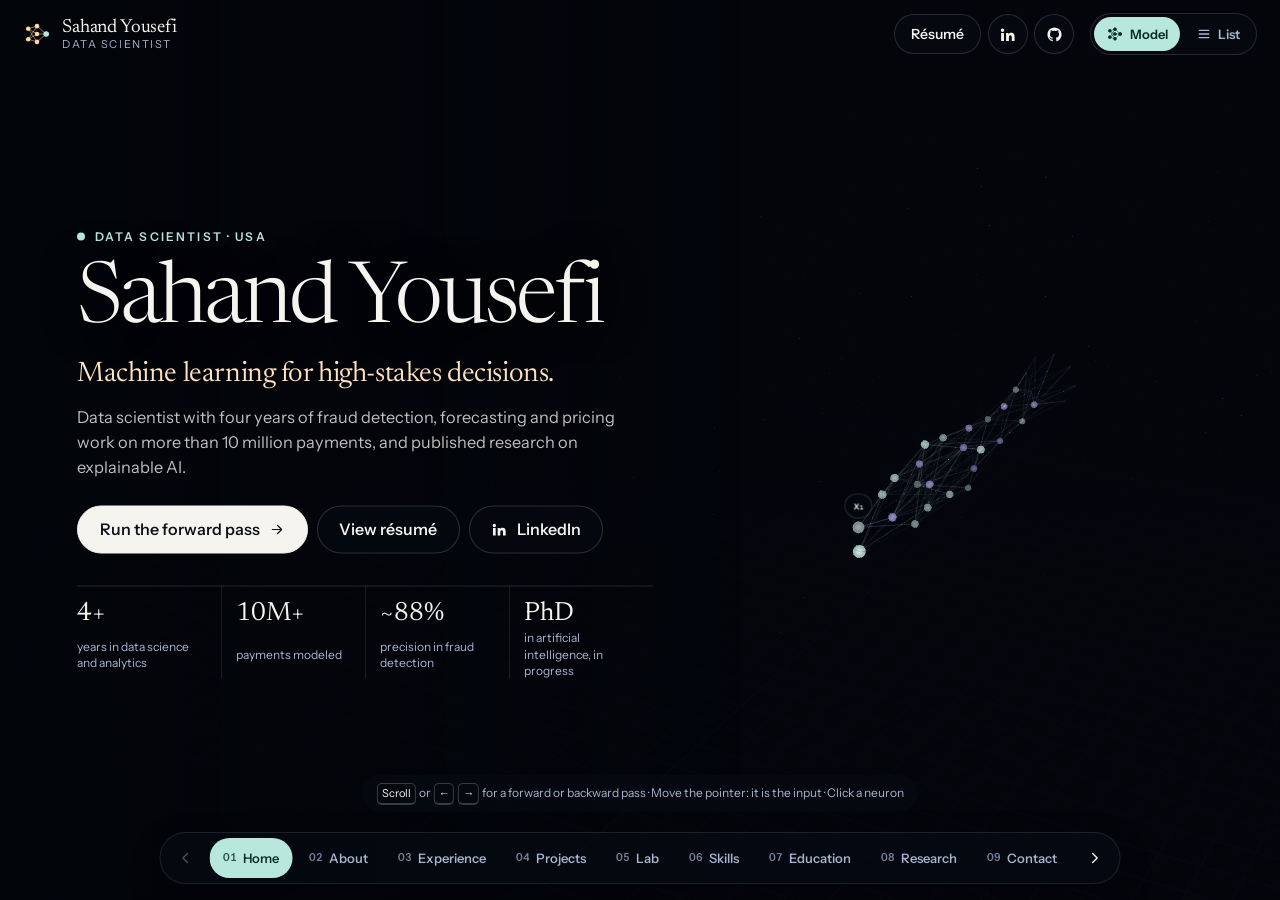
==== commit 42b25aaa: "Replace site with the Model portfolio The portfolio is now a live neural network you move through (M" ====
--- a/index.html
+++ b/index.html
@@ -1 +1 @@
-<!DOCTYPE html><html lang="en" class="VvfJia_variable _0W2tvq_variable"><head><meta charSet="utf-8"/><meta name="viewport" content="width=device-width, initial-scale=1"/><link rel="preload" href="/_next/static/media/instrument_sans_latin_wdth_normal-s.p.09r36lua6-1z2.woff2" as="font" crossorigin="" type="font/woff2"/><link rel="preload" href="/_next/static/media/newsreader_latin_opsz_normal-s.p.0dc79pquxokce.woff2" as="font" crossorigin="" type="font/woff2"/><link rel="stylesheet" href="/_next/static/chunks/1jq75y-05bwv7.css" data-precedence="next"/><link rel="preload" as="script" fetchPriority="low" href="/_next/static/chunks/310vm2bl3xxpt.js"/><script src="/_next/static/chunks/2whg2n5r_t_s1.js" async=""></script><script src="/_next/static/chunks/39_j1bdzreq0m.js" async=""></script><script src="/_next/static/chunks/1wt7al7iiuzbs.js" async=""></script><script src="/_next/static/chunks/turbopack-2u1d16houkiyo.js" async=""></script><script src="/_next/static/chunks/3qfy96eoyh-ek.js" async=""></script><script src="/_next/static/chunks/3zt_16xndew4w.js" async=""></script><script src="/_next/static/chunks/3zam7tb2uut2e.js" async=""></script><meta name="next-size-adjust" content=""/><meta name="theme-color" content="#0c1018"/><meta name="color-scheme" content="dark light"/><title>Sahand Yousefi · Data Scientist</title><meta name="description" content="Sahand Yousefi is a data scientist working on fraud and risk, forecasting, pricing and explainable machine learning. Selected projects, an interactive modeling lab, experience and résumé."/><meta name="application-name" content="Sahand Yousefi"/><link rel="author" href="https://www.linkedin.com/in/sahand-yousefi"/><meta name="author" content="Sahand Yousefi"/><meta name="keywords" content="Sahand Yousefi,Data Scientist,Machine Learning,Fraud Detection,Risk Analytics,Forecasting,Explainable AI,A/B Testing,Anti-Money Laundering"/><meta name="creator" content="Sahand Yousefi"/><meta name="robots" content="index, follow"/><link rel="canonical" href="https://sahandyousefi.github.io/"/><meta name="format-detection" content="telephone=no, address=no, email=no"/><meta property="og:title" content="Sahand Yousefi · Data Scientist"/><meta property="og:description" content="Sahand Yousefi is a data scientist working on fraud and risk, forecasting, pricing and explainable machine learning. Selected projects, an interactive modeling lab, experience and résumé."/><meta property="og:url" content="https://sahandyousefi.github.io/"/><meta property="og:site_name" content="Sahand Yousefi"/><meta property="og:locale" content="en_US"/><meta property="og:image" content="https://sahandyousefi.github.io/og.png"/><meta property="og:image:width" content="1200"/><meta property="og:image:height" content="630"/><meta property="og:image:alt" content="Sahand Yousefi, Data Scientist: machine learning for high-stakes decisions."/><meta property="og:type" content="profile"/><meta property="profile:first_name" content="Sahand"/><meta property="profile:last_name" content="Yousefi"/><meta name="twitter:card" content="summary_large_image"/><meta name="twitter:title" content="Sahand Yousefi · Data Scientist"/><meta name="twitter:description" content="Sahand Yousefi is a data scientist working on fraud and risk, forecasting, pricing and explainable machine learning. Selected projects, an interactive modeling lab, experience and résumé."/><meta name="twitter:image" content="https://sahandyousefi.github.io/og.png"/><meta name="twitter:image:alt" content="Sahand Yousefi, Data Scientist: machine learning for high-stakes decisions."/><meta name="twitter:image:width" content="1200"/><meta name="twitter:image:height" content="630"/><link rel="icon" href="/icon.svg?icon.36lf2xedia7t0.svg" sizes="any" type="image/svg+xml"/><script>document.documentElement.classList.add('js')</script><script src="/_next/static/chunks/0cz1d0mv5g_q7.js" noModule=""></script></head><body data-theme="night"><div hidden=""><!--$--><!--/$--></div><header class="no-print fixed inset-x-0 top-0 z-40 h-[var(--nav-h)] border-b transition-[border-color,background-color] duration-300 border-transparent bg-transparent"><a href="#main" class="sr-only focus:not-sr-only focus:absolute focus:left-4 focus:top-3 focus:z-50 focus:rounded-full focus:bg-fg focus:px-4 focus:py-2 focus:text-bg">Skip to content</a><nav aria-label="Primary" class="shell flex h-full items-center justify-between gap-6"><a href="#top" class="font-serif text-[1.375rem] leading-none tracking-[-0.01em] transition-opacity duration-300 pointer-events-none opacity-0" tabindex="-1" aria-hidden="true">Sahand Yousefi</a><ul class="hidden items-center gap-7 md:flex"><li><a href="#experience" class="relative py-2 text-[0.9375rem] transition-colors duration-200 hover:text-fg text-muted">Experience<span aria-hidden="true" class="absolute inset-x-0 -bottom-0.5 h-px origin-left bg-accent transition-transform duration-300 ease-[var(--ease-out)] scale-x-0"></span></a></li><li><a href="#work" class="relative py-2 text-[0.9375rem] transition-colors duration-200 hover:text-fg text-muted">Work<span aria-hidden="true" class="absolute inset-x-0 -bottom-0.5 h-px origin-left bg-accent transition-transform duration-300 ease-[var(--ease-out)] scale-x-0"></span></a></li><li><a href="#lab" class="relative py-2 text-[0.9375rem] transition-colors duration-200 hover:text-fg text-muted">Lab<span aria-hidden="true" class="absolute inset-x-0 -bottom-0.5 h-px origin-left bg-accent transition-transform duration-300 ease-[var(--ease-out)] scale-x-0"></span></a></li><li><a href="#expertise" class="relative py-2 text-[0.9375rem] transition-colors duration-200 hover:text-fg text-muted">Expertise<span aria-hidden="true" class="absolute inset-x-0 -bottom-0.5 h-px origin-left bg-accent transition-transform duration-300 ease-[var(--ease-out)] scale-x-0"></span></a></li><li><a href="#contact" class="relative py-2 text-[0.9375rem] transition-colors duration-200 hover:text-fg text-muted">Contact<span aria-hidden="true" class="absolute inset-x-0 -bottom-0.5 h-px origin-left bg-accent transition-transform duration-300 ease-[var(--ease-out)] scale-x-0"></span></a></li><li><a href="/resume/" class="btn btn-ghost !min-h-10 !px-4 !text-[0.9375rem]">Résumé</a></li></ul><button type="button" class="btn btn-ghost !min-h-10 !px-4 !text-[0.9375rem] md:hidden" aria-haspopup="dialog" aria-expanded="false">Menu</button></nav><dialog aria-label="Menu" class="m-0 h-dvh max-h-none w-screen max-w-none bg-bg p-0 text-fg backdrop:bg-transparent md:hidden"><div class="shell flex h-full flex-col pb-8"><div class="flex h-[var(--nav-h)] items-center justify-between"><span class="font-serif text-[1.375rem] leading-none">Sahand Yousefi</span><button type="button" class="grid h-10 w-10 place-items-center rounded-full border border-line" aria-label="Close menu"><svg width="18" height="18" viewBox="0 0 24 24" fill="none" aria-hidden="true" focusable="false" stroke="currentColor" stroke-width="1.75" stroke-linecap="round"><path d="M6 6l12 12M18 6 6 18"></path></svg></button></div><ul class="mt-6 flex flex-col"><li class="border-b border-line"><a href="#experience" class="h2 block py-4 !text-[2.5rem]">Experience</a></li><li class="border-b border-line"><a href="#work" class="h2 block py-4 !text-[2.5rem]">Work</a></li><li class="border-b border-line"><a href="#lab" class="h2 block py-4 !text-[2.5rem]">Lab</a></li><li class="border-b border-line"><a href="#expertise" class="h2 block py-4 !text-[2.5rem]">Expertise</a></li><li class="border-b border-line"><a href="#contact" class="h2 block py-4 !text-[2.5rem]">Contact</a></li></ul><div class="mt-auto flex flex-col gap-3"><span class="contents"><a href="/resume/" class="btn btn-ghost w-full">View résumé</a></span><a href="https://www.linkedin.com/in/sahand-yousefi" target="_blank" rel="noopener noreferrer" class="btn btn-solid w-full">Connect on LinkedIn<svg width="14" height="14" viewBox="0 0 24 24" fill="none" aria-hidden="true" focusable="false" class="nudge" stroke="currentColor" stroke-width="1.75" stroke-linecap="round" stroke-linejoin="round"><path d="M7 17 17 7M9 7h8v8"></path></svg></a><p class="data mt-2 text-center text-muted">USA</p></div></div></dialog></header><main id="main"><section id="top" data-section-theme="night" class="relative flex min-h-[100svh] flex-col pt-[var(--nav-h)]"><div class="enter mt-2 sm:mt-4" style="--d:150ms"><figure class="relative"><div class="relative h-[clamp(13rem,33svh,26rem)] w-full touch-pan-y select-none"><canvas aria-hidden="true" class="absolute inset-0 h-full w-full"></canvas><div aria-hidden="true" class="data pointer-events-none absolute left-0 top-3 opacity-0 will-change-transform"><span class="absolute -translate-x-1/2 whitespace-nowrap rounded-full border border-line bg-bg px-2.5 py-0.5 text-fg">forecast origin</span></div></div><figcaption class="shell data mt-1 flex flex-wrap items-baseline gap-x-6 gap-y-1 text-muted"><span class="text-fg">Move or drag across the plot: the model refits to the points left of the origin.</span><span class="num" aria-live="off">86% of held-out points inside the 95% interval<!-- -->, 4 flagged as anomalies</span><span class="ml-auto hidden sm:inline">Synthetic data</span></figcaption><p class="sr-only">Interactive chart of a synthetic time series. A regression model is fitted to observations before a movable forecast origin; a shaded prediction interval widens to the right of it, and observations far from the fitted line are marked as anomalies.</p></figure></div><div class="shell mt-auto pb-[clamp(1.25rem,3vw,2.5rem)] pt-5"><h1 class="display -ml-[0.04em]"><span class="mask" style="--d:500ms"><span>Sahand</span></span> <span class="mask" style="--d:600ms"><span>Yousefi</span></span></h1><div class="mt-[clamp(1.25rem,2.2vw,2rem)] grid gap-x-12 gap-y-5 lg:grid-cols-12"><div class="enter lg:col-span-4" style="--d:900ms"><p class="h3">Machine learning for high-stakes decisions.</p><p class="data mt-3 text-muted">USA</p></div><div class="enter lg:col-span-8 lg:pl-8" style="--d:1000ms"><p class="lede hidden max-w-[46ch] text-muted sm:block"><span class="text-fg">Data Scientist</span> with four years of fraud detection, forecasting and pricing work on more than 10 million payments, and published research on explainable AI.</p><div class="flex flex-wrap gap-3 sm:mt-6"><a href="#experience" class="btn btn-solid">Explore my work<svg width="16" height="16" viewBox="0 0 24 24" fill="none" aria-hidden="true" focusable="false" stroke="currentColor" stroke-width="1.75" stroke-linecap="round" stroke-linejoin="round"><path d="M12 5v14M6 13l6 6 6-6"></path></svg></a><a href="/resume/" class="btn btn-ghost">View résumé</a><a href="https://www.linkedin.com/in/sahand-yousefi" target="_blank" rel="noopener noreferrer" class="btn btn-ghost"><svg width="18" height="18" viewBox="0 0 24 24" fill="currentColor" aria-hidden="true" focusable="false"><path d="M4.98 3.5a2.5 2.5 0 1 1 0 5 2.5 2.5 0 0 1 0-5ZM3 9.75h4V21H3V9.75Zm6.5 0h3.8v1.6h.06c.53-.95 1.83-1.95 3.76-1.95 4.02 0 4.88 2.5 4.88 5.9V21h-4v-4.9c0-1.3-.03-2.97-1.86-2.97-1.87 0-2.14 1.4-2.14 2.87V21h-4V9.75Z"></path></svg>Connect on LinkedIn</a><a href="https://github.com/sahandyousefi" target="_blank" rel="noopener noreferrer" class="btn btn-ghost"><svg width="18" height="18" viewBox="0 0 24 24" fill="currentColor" aria-hidden="true" focusable="false"><path d="M12 2a10 10 0 0 0-3.16 19.49c.5.09.68-.22.68-.48v-1.7c-2.78.6-3.37-1.34-3.37-1.34-.46-1.16-1.11-1.47-1.11-1.47-.91-.62.07-.6.07-.6 1 .07 1.53 1.03 1.53 1.03.9 1.52 2.34 1.08 2.91.83.09-.65.35-1.09.63-1.34-2.22-.25-4.55-1.11-4.55-4.94 0-1.09.39-1.98 1.03-2.68-.1-.25-.45-1.27.1-2.64 0 0 .84-.27 2.75 1.02a9.6 9.6 0 0 1 5 0c1.91-1.29 2.75-1.02 2.75-1.02.55 1.37.2 2.39.1 2.64.64.7 1.03 1.59 1.03 2.68 0 3.84-2.34 4.68-4.57 4.93.36.31.68.92.68 1.85v2.74c0 .27.18.58.69.48A10 10 0 0 0 12 2Z"></path></svg>GitHub<svg width="14" height="14" viewBox="0 0 24 24" fill="none" aria-hidden="true" focusable="false" class="nudge" stroke="currentColor" stroke-width="1.75" stroke-linecap="round" stroke-linejoin="round"><path d="M7 17 17 7M9 7h8v8"></path></svg></a></div></div></div></div></section><section id="about" data-section-theme="paper" class="section" aria-labelledby="about-title"><div class="shell"><h2 id="about-title" class="sr-only">About</h2><p class="standfirst reveal max-w-[34em]">For four years I have built the models a business acts on. At HomeWAV I moved from data analyst to data scientist by building the fraud detection, revenue forecasts and pricing experiments that Finance, Risk and the CEO now make decisions with.</p><div class="mt-[clamp(3rem,7vw,6rem)] grid gap-x-12 gap-y-12 lg:grid-cols-12"><div class="prose-body reveal lg:col-span-6"><p>I trained as an industrial engineer and then in business analytics, so I treat a model as one part of a decision: who will act on it, what a wrong answer costs, and how the result will be checked. Most of my work is done with people outside the data team, which has made me careful about two things: getting the statistics right, and explaining them in terms the person deciding can verify.</p><p>Alongside that work I publish research on explainable machine learning and am pursuing an online PhD in artificial intelligence. I am looking for a data science or applied machine learning role where models drive real decisions. Financial services, fraud and risk are my main focus, but forecasting, experimentation, anomaly detection and explainable models work in any industry, and I am open to roles across all of them.</p></div><dl class="reveal border-t border-line lg:col-span-5 lg:col-start-8"><div class="grid grid-cols-[6.5rem_1fr] gap-x-4 border-b border-line py-3"><dt class="data pt-[0.2em] text-muted">Now</dt><dd>Data Scientist I at HomeWAV, promoted from Data Analyst</dd></div><div class="grid grid-cols-[6.5rem_1fr] gap-x-4 border-b border-line py-3"><dt class="data pt-[0.2em] text-muted">Focus</dt><dd>Fraud and risk, forecasting, pricing, experimentation, explainable AI</dd></div><div class="grid grid-cols-[6.5rem_1fr] gap-x-4 border-b border-line py-3"><dt class="data pt-[0.2em] text-muted">Research</dt><dd>Explainability in fraud models, WPI FinTech Conference 2026</dd></div><div class="grid grid-cols-[6.5rem_1fr] gap-x-4 border-b border-line py-3"><dt class="data pt-[0.2em] text-muted">Education</dt><dd>PhD in Artificial Intelligence (in progress, online), University of the Cumberlands. MS Business Analytics, Clark University (GPA 3.97)</dd></div><div class="grid grid-cols-[6.5rem_1fr] gap-x-4 border-b border-line py-3"><dt class="data pt-[0.2em] text-muted">Looking for</dt><dd>Data scientist and applied ML roles in any industry, with FinTech as my main focus</dd></div><div class="grid grid-cols-[6.5rem_1fr] gap-x-4 border-b border-line py-3"><dt class="data pt-[0.2em] text-muted">Location</dt><dd>USA</dd></div></dl></div></div></section><section id="experience" data-section-theme="paper" class="section !pt-0"><div class="shell"><header class="rule grid gap-x-12 gap-y-6 pt-[clamp(3rem,7vw,6rem)] lg:grid-cols-12"><h2 class="h2 reveal lg:col-span-6">Experience</h2><p class="lede reveal lg:col-span-5 lg:col-start-8">Four years at HomeWAV, from data analyst to data scientist. Every figure here is the one on my<!-- --> <a href="/resume/" class="link">résumé</a>.</p></header><div class="mt-14 sm:mt-20"><div class="rule grid gap-x-12 gap-y-6 py-10 lg:grid-cols-12"><div class="reveal lg:col-span-3"><div class="lg:sticky lg:top-24"><h3 class="h3">Data Scientist I</h3><p class="mt-2">HomeWAV</p><p class="data num mt-1 text-muted">May 2025<!-- --> – <!-- -->Present</p><p class="data mt-3 inline-flex items-center gap-2 text-accent"><span aria-hidden="true" class="h-2 w-2 rounded-full bg-accent"></span>Promoted from Data Analyst</p></div></div><ol class="lg:col-span-9"><li id="exp-fraud" class="reveal grid scroll-mt-24 gap-x-10 gap-y-4 py-7 md:grid-cols-[minmax(0,1fr)_15rem] pt-0"><div><h4 class="font-serif text-[1.5rem] leading-tight tracking-[-0.01em]">Fraud and anomaly detection</h4><p class="mt-2 max-w-[60ch] text-muted">A batch PySpark and Kafka pipeline on AWS over more than 10 million transactions that catches stolen-card and unusual-usage fraud by pairing Isolation Forest anomaly scores with an XGBoost classifier on temporal features.</p><p class="data mt-3 text-muted">PySpark, Kafka, AWS, Isolation Forest, XGBoost</p></div><ul class="flex flex-col gap-2 md:border-l md:border-line md:pl-6"><li class="num font-medium leading-snug">~88% precision</li><li class="num font-medium leading-snug">Detection for Finance and Risk cut from days to a few hours</li></ul></li><li id="exp-forecasting" class="reveal grid scroll-mt-24 gap-x-10 gap-y-4 py-7 md:grid-cols-[minmax(0,1fr)_15rem] border-t border-line"><div><h4 class="font-serif text-[1.5rem] leading-tight tracking-[-0.01em]">Revenue forecasting after an FCC rate change</h4><p class="mt-2 max-w-[60ch] text-muted">When FCC rules mandated price cuts by facility size, I built XGBoost and LightGBM time-series models on lag, rolling and seasonality features to forecast video and voice usage, revenue and facility shares, and tested shifts in usage and entertainment spend with A/B and hypothesis tests.</p><p class="data mt-3 text-muted">XGBoost, LightGBM, Time-series features, A/B testing</p></div><ul class="flex flex-col gap-2 md:border-l md:border-line md:pl-6"><li class="num font-medium leading-snug">88% backtest accuracy</li><li class="num font-medium leading-snug">~25% lower MAPE</li></ul></li><li id="exp-agent" class="reveal grid scroll-mt-24 gap-x-10 gap-y-4 py-7 md:grid-cols-[minmax(0,1fr)_15rem] border-t border-line"><div><h4 class="font-serif text-[1.5rem] leading-tight tracking-[-0.01em]">Generative AI agent for deal pricing</h4><p class="mt-2 max-w-[60ch] text-muted">A prompt-engineered Claude agent for Business Development that pairs look-alike usage forecasting on population, location and engineered features with web-search tool use to set revenue-share rates that work for both sides.</p><p class="data mt-3 text-muted">Anthropic Claude, LLM agents, Tool use, Forecasting</p></div><ul class="flex flex-col gap-2 md:border-l md:border-line md:pl-6"><li class="num font-medium leading-snug">Deal analysis reduced from one week to hours</li><li class="num font-medium leading-snug">Prediction accuracy improved 86% against historical trends</li></ul></li><li id="exp-parallax" class="reveal grid scroll-mt-24 gap-x-10 gap-y-4 py-7 md:grid-cols-[minmax(0,1fr)_15rem] border-t border-line"><div><h4 class="font-serif text-[1.5rem] leading-tight tracking-[-0.01em]">PARALLAX deal simulation platform</h4><p class="mt-2 max-w-[60ch] text-muted">A self-serve platform for the CEO and the BD Director that combines predictive usage models on engineered drivers with Monte Carlo simulation and what-if sensitivity analysis to price bids for risk and win rate.</p><p class="data mt-3 text-muted">Monte Carlo simulation, Predictive modeling, Sensitivity analysis</p></div><ul class="flex flex-col gap-2 md:border-l md:border-line md:pl-6"><li class="num font-medium leading-snug">Deals processed up 35%</li><li class="num font-medium leading-snug">Deal and meeting time cut from days to hours</li></ul></li><li id="exp-propensity" class="reveal grid scroll-mt-24 gap-x-10 gap-y-4 py-7 md:grid-cols-[minmax(0,1fr)_15rem] border-t border-line"><div><h4 class="font-serif text-[1.5rem] leading-tight tracking-[-0.01em]">Funding propensity</h4><p class="mt-2 max-w-[60ch] text-muted">Classification and regression models (logistic regression, decision trees, XGBoost) that predict funding propensity and transaction value for more than 400,000 users and 4 million transactions from RFM and behavioral features, with SHAP used to drive customer prioritization and revenue forecasts.</p><p class="data mt-3 text-muted">XGBoost, Logistic regression, SHAP, RFM features</p></div><ul class="flex flex-col gap-2 md:border-l md:border-line md:pl-6"><li class="num font-medium leading-snug">0.799 ROC-AUC</li></ul></li></ol></div><div class="rule grid gap-x-12 gap-y-6 py-10 lg:grid-cols-12"><div class="reveal lg:col-span-3"><div class="lg:sticky lg:top-24"><h3 class="h3">Data Analyst</h3><p class="mt-2">HomeWAV</p><p class="data num mt-1 text-muted">Jun 2022<!-- --> – <!-- -->May 2025</p></div></div><ol class="lg:col-span-9"><li id="exp-cannibalization" class="reveal grid scroll-mt-24 gap-x-10 gap-y-4 py-7 md:grid-cols-[minmax(0,1fr)_15rem] pt-0"><div><h4 class="font-serif text-[1.5rem] leading-tight tracking-[-0.01em]">Music cannibalization and pricing</h4><p class="mt-2 max-w-[60ch] text-muted">Diagnosed why revenue lagged user funding by modeling cannibalization drivers with ARIMA, cross-correlation and elasticity, and by A/B testing prices and entertainment limits. The analysis identified music as the negative driver and led to a provider switch, new revenue shares and a subscription model.</p><p class="data mt-3 text-muted">ARIMA, Cross-correlation, Elasticity, A/B testing</p></div><ul class="flex flex-col gap-2 md:border-l md:border-line md:pl-6"><li class="num font-medium leading-snug">Entertainment users up 21%</li><li class="num font-medium leading-snug">Cannibalization eliminated by the subscription model</li></ul></li><li id="exp-subscription" class="reveal grid scroll-mt-24 gap-x-10 gap-y-4 py-7 md:grid-cols-[minmax(0,1fr)_15rem] border-t border-line"><div><h4 class="font-serif text-[1.5rem] leading-tight tracking-[-0.01em]">Subscription pricing optimization</h4><p class="mt-2 max-w-[60ch] text-muted">To launch the entertainment subscription, built predictive models of entertainment sales, subscribers and customer lifetime value, ran A/B and hypothesis tests on about 7 million transactions of 12-month funding and purchase behavior, then set prices with correlation analysis and goal programming.</p><p class="data mt-3 text-muted">Predictive modeling, CLV, Hypothesis testing, Goal programming</p></div><ul class="flex flex-col gap-2 md:border-l md:border-line md:pl-6"><li class="num font-medium leading-snug">Launch prices that sustained entertainment sales</li></ul></li><li id="exp-kpi" class="reveal grid scroll-mt-24 gap-x-10 gap-y-4 py-7 md:grid-cols-[minmax(0,1fr)_15rem] border-t border-line"><div><h4 class="font-serif text-[1.5rem] leading-tight tracking-[-0.01em]">KPI analytics</h4><p class="mt-2 max-w-[60ch] text-muted">Executive KPI dashboards in Power BI, Tableau and Amazon QuickSight, and quantified revenue impact of product incidents.</p><p class="data mt-3 text-muted">Power BI, Tableau, Amazon QuickSight</p></div><ul class="flex flex-col gap-2 md:border-l md:border-line md:pl-6"><li class="num font-medium leading-snug">Revenue impact of product incidents quantified</li></ul></li></ol></div></div></div></section><section id="work" data-section-theme="paper" class="section"><div class="shell"><header class="grid gap-x-12 gap-y-6 lg:grid-cols-12"><h2 class="h2 reveal lg:col-span-6">Selected work</h2><div class="reveal lg:col-span-5 lg:col-start-8"><p class="lede">Four projects from my GitHub, chosen from <!-- -->24<!-- --> public repositories. Each one says what was built, what the repository actually reports, and what is not finished.</p><a href="https://github.com/sahandyousefi" target="_blank" rel="noopener noreferrer" class="link mt-4 inline-flex items-center gap-2"><svg width="18" height="18" viewBox="0 0 24 24" fill="currentColor" aria-hidden="true" focusable="false"><path d="M12 2a10 10 0 0 0-3.16 19.49c.5.09.68-.22.68-.48v-1.7c-2.78.6-3.37-1.34-3.37-1.34-.46-1.16-1.11-1.47-1.11-1.47-.91-.62.07-.6.07-.6 1 .07 1.53 1.03 1.53 1.03.9 1.52 2.34 1.08 2.91.83.09-.65.35-1.09.63-1.34-2.22-.25-4.55-1.11-4.55-4.94 0-1.09.39-1.98 1.03-2.68-.1-.25-.45-1.27.1-2.64 0 0 .84-.27 2.75 1.02a9.6 9.6 0 0 1 5 0c1.91-1.29 2.75-1.02 2.75-1.02.55 1.37.2 2.39.1 2.64.64.7 1.03 1.59 1.03 2.68 0 3.84-2.34 4.68-4.57 4.93.36.31.68.92.68 1.85v2.74c0 .27.18.58.69.48A10 10 0 0 0 12 2Z"></path></svg>github.com/sahandyousefi</a></div></header><div class="mt-14 flex flex-col gap-16 sm:mt-20 sm:gap-24"><article id="project-aml-alert-intelligence" class="rule scroll-mt-24 pt-10 sm:pt-14"><div class="grid gap-x-12 gap-y-10 lg:grid-cols-12 "><figure class="fig reveal flex flex-col lg:col-span-12"><div class="flex flex-1 flex-col justify-center bg-surface p-5 sm:p-10 lg:p-14"><div class="flex flex-col gap-9"><div><div class="hidden sm:block"><svg viewBox="0 0 1090 90" class="block h-auto w-full" role="img" aria-label="981 dots, one highlighted"><defs><pattern id="dots-109" width="10" height="10" patternUnits="userSpaceOnUse"><circle cx="5" cy="5" r="2.1" fill="var(--muted)" opacity="0.75"></circle></pattern></defs><rect width="1090" height="90" fill="url(#dots-109)"></rect><g transform="translate(715 35)"><circle r="4.6" fill="var(--bg)"></circle><circle r="3.4" fill="var(--flag)"></circle><circle r="8.5" fill="none" stroke="var(--flag)" stroke-width="1.25" class="pop" style="--draw-delay:500ms"></circle></g></svg></div><div class="sm:hidden"><svg viewBox="0 0 330 300" class="block h-auto w-full" role="img" aria-label="981 dots, one highlighted"><defs><pattern id="dots-33" width="10" height="10" patternUnits="userSpaceOnUse"><circle cx="5" cy="5" r="2.1" fill="var(--muted)" opacity="0.75"></circle></pattern></defs><rect width="330" height="290" fill="url(#dots-33)"></rect><rect y="290" width="240" height="10" fill="url(#dots-33)"></rect><g transform="translate(215 115)"><circle r="4.6" fill="var(--bg)"></circle><circle r="3.4" fill="var(--flag)"></circle><circle r="8.5" fill="none" stroke="var(--flag)" stroke-width="1.25" class="pop" style="--draw-delay:500ms"></circle></g></svg></div><p class="data mt-3 flex justify-between gap-4 text-muted"><span>981 transactions</span><span class="text-flag">1 laundering</span></p></div><div><div class="flex h-3 gap-[2px]"><div class="h-full rounded-[2px] bg-fg" style="width:63.97598036368147%;opacity:0.9"></div><div class="h-full rounded-[2px] bg-fg" style="width:19.012572009188034%;opacity:0.55"></div><div class="h-full rounded-[2px] bg-fg" style="width:17.01144762713049%;opacity:0.28"></div></div><div class="data mt-2 flex gap-[2px]"><p style="width:63.97598036368147%" class="min-w-0"><span class="block text-fg">Train</span><span class="num block text-muted">3,248,921</span><span class="hidden text-muted sm:block">Sept 1–6</span></p><p style="width:19.012572009188034%" class="min-w-0"><span class="block text-fg">Validation</span><span class="num block text-muted">965,524</span><span class="hidden text-muted sm:block">Sept 7–8</span></p><p style="width:17.01144762713049%" class="min-w-0"><span class="block text-fg">Test</span><span class="num block text-muted">863,900</span><span class="hidden text-muted sm:block">Sept 9–18</span></p></div></div><ol class="grid grid-cols-2 gap-x-4 gap-y-4 sm:grid-cols-4 lg:grid-cols-7"><li class="data relative border-t border-line pt-3"><span aria-hidden="true" class="absolute -top-[5px] left-0 h-[9px] w-[9px] rounded-full border border-accent bg-accent"></span><span class="num text-muted">1</span><span class="mt-0.5 block text-fg">Data pipeline and exploration</span><span class="text-accent">Done</span></li><li class="data relative border-t border-line pt-3"><span aria-hidden="true" class="absolute -top-[5px] left-0 h-[9px] w-[9px] rounded-full border border-accent bg-accent"></span><span class="num text-muted">2</span><span class="mt-0.5 block text-fg">Feature table (46 features)</span><span class="text-accent">Done</span></li><li class="data relative border-t border-line pt-3"><span aria-hidden="true" class="absolute -top-[5px] left-0 h-[9px] w-[9px] rounded-full border border-accent bg-bg"></span><span class="num text-muted">3</span><span class="mt-0.5 block text-fg">XGBoost baseline</span><span class="text-accent">Next</span></li><li class="data relative border-t border-line pt-3"><span aria-hidden="true" class="absolute -top-[5px] left-0 h-[9px] w-[9px] rounded-full border border-muted bg-bg"></span><span class="num text-muted">4</span><span class="mt-0.5 block text-fg">Graph neural networks</span><span class="text-muted">Planned</span></li><li class="data relative border-t border-line pt-3"><span aria-hidden="true" class="absolute -top-[5px] left-0 h-[9px] w-[9px] rounded-full border border-muted bg-bg"></span><span class="num text-muted">5</span><span class="mt-0.5 block text-fg">Alert explanations</span><span class="text-muted">Planned</span></li><li class="data relative border-t border-line pt-3"><span aria-hidden="true" class="absolute -top-[5px] left-0 h-[9px] w-[9px] rounded-full border border-muted bg-bg"></span><span class="num text-muted">6</span><span class="mt-0.5 block text-fg">Investigator triage (MILP)</span><span class="text-muted">Planned</span></li><li class="data relative border-t border-line pt-3"><span aria-hidden="true" class="absolute -top-[5px] left-0 h-[9px] w-[9px] rounded-full border border-muted bg-bg"></span><span class="num text-muted">7</span><span class="mt-0.5 block text-fg">Drafted SAR narratives</span><span class="text-muted">Planned</span></li></ol></div></div><figcaption class="data mt-3 max-w-[70ch] text-muted">Top: one in 981 transactions in the IBM AMLworld HI-Small data is laundering. Middle: the chronological train, validation and test split. Bottom: build status by phase, from the repository.</figcaption></figure><div class="lg:col-span-12 lg:grid lg:grid-cols-12 lg:gap-x-12"><div class="lg:col-span-7"><p class="data text-muted">Financial crime</p><h3 class="h3 mt-2 !text-[clamp(2rem,3.6vw,3.25rem)]">AML Alert Intelligence</h3><p class="lede mt-4 max-w-[52ch]">An end-to-end anti-money-laundering decision system that detects suspicious transfers, explains every alert, assigns investigators under capacity limits and drafts the Suspicious Activity Report, built to find more laundering with the same compliance team.</p><p class="data mt-5 flex items-start gap-2.5"><span aria-hidden="true" class="mt-[0.4em] h-2 w-2 flex-none rounded-full bg-accent"></span><span>In progress: data pipeline and 46-feature table built, XGBoost baseline next</span></p></div><div class="mt-8 lg:col-span-5 lg:mt-0"><dl class="border-t border-line"><div class="flex items-baseline justify-between gap-6 border-b border-line py-3"><dt class="data order-2 text-right text-muted">transactions processed with PySpark</dt><dd class="num order-1 whitespace-nowrap font-serif text-[1.625rem] leading-none">5,078,345</dd></div><div class="flex items-baseline justify-between gap-6 border-b border-line py-3"><dt class="data order-2 text-right text-muted">is laundering (0.10%)</dt><dd class="num order-1 whitespace-nowrap font-serif text-[1.625rem] leading-none">1 in 981</dd></div><div class="flex items-baseline justify-between gap-6 border-b border-line py-3"><dt class="data order-2 text-right text-muted">point-in-time features, leakage-tested</dt><dd class="num order-1 whitespace-nowrap font-serif text-[1.625rem] leading-none">46</dd></div><div class="flex items-baseline justify-between gap-6 border-b border-line py-3"><dt class="data order-2 text-right text-muted">unit tests (pytest)</dt><dd class="num order-1 whitespace-nowrap font-serif text-[1.625rem] leading-none">39</dd></div></dl><p class="data mt-4 text-muted">Python, PySpark, Parquet, pytest, XGBoost (next), PyTorch Geometric (planned), SHAP and GNNExplainer (planned), Mixed-integer programming (planned), Open-source LLM (planned)</p><div class="mt-6 flex flex-wrap items-center gap-x-4 gap-y-2"><a href="https://github.com/sahandyousefi/aml-alert-intelligence" target="_blank" rel="noopener noreferrer" class="btn btn-ghost"><svg width="18" height="18" viewBox="0 0 24 24" fill="currentColor" aria-hidden="true" focusable="false"><path d="M12 2a10 10 0 0 0-3.16 19.49c.5.09.68-.22.68-.48v-1.7c-2.78.6-3.37-1.34-3.37-1.34-.46-1.16-1.11-1.47-1.11-1.47-.91-.62.07-.6.07-.6 1 .07 1.53 1.03 1.53 1.03.9 1.52 2.34 1.08 2.91.83.09-.65.35-1.09.63-1.34-2.22-.25-4.55-1.11-4.55-4.94 0-1.09.39-1.98 1.03-2.68-.1-.25-.45-1.27.1-2.64 0 0 .84-.27 2.75 1.02a9.6 9.6 0 0 1 5 0c1.91-1.29 2.75-1.02 2.75-1.02.55 1.37.2 2.39.1 2.64.64.7 1.03 1.59 1.03 2.68 0 3.84-2.34 4.68-4.57 4.93.36.31.68.92.68 1.85v2.74c0 .27.18.58.69.48A10 10 0 0 0 12 2Z"></path></svg>View the repository<svg width="14" height="14" viewBox="0 0 24 24" fill="none" aria-hidden="true" focusable="false" class="nudge" stroke="currentColor" stroke-width="1.75" stroke-linecap="round" stroke-linejoin="round"><path d="M7 17 17 7M9 7h8v8"></path></svg></a><span class="data text-muted">Updated November 2026</span></div></div></div></div><details class="case group mt-8"><summary class="inline-flex cursor-pointer list-none rounded-full [&amp;::-webkit-details-marker]:hidden"><span class="btn btn-solid"><span class="group-open:hidden">Read the case study</span><span class="hidden group-open:inline">Close the case study</span><svg width="16" height="16" viewBox="0 0 24 24" fill="none" aria-hidden="true" focusable="false" class="transition-transform duration-300 group-open:rotate-180" stroke="currentColor" stroke-width="1.75" stroke-linecap="round" stroke-linejoin="round"><path d="m6 9 6 6 6-6"></path></svg></span></summary><div class="case-body"><div class="mt-10 grid gap-y-9 pb-4"><section class="grid gap-x-12 gap-y-2 border-t border-line pt-5 lg:grid-cols-12"><h4 class="text-[1.0625rem] font-semibold lg:col-span-3">The challenge</h4><div class="prose-body lg:col-span-8"><p>Banks raise far more anti-money-laundering alerts than investigators can review, and the large majority are false positives. Investigator hours go to noise while real laundering goes unreported.</p><p>A better risk score is only part of the answer. A compliance team also has to decide which alerts to work today, who should work them, and how to document each one for a Suspicious Activity Report (SAR), with an investigator accountable for every filing.</p></div></section><section class="grid gap-x-12 gap-y-2 border-t border-line pt-5 lg:grid-cols-12"><h4 class="text-[1.0625rem] font-semibold lg:col-span-3">The solution</h4><div class="prose-body lg:col-span-8"><p>I designed alert handling as one decision system in four stages, and fixed the success metrics for each stage before training any model.</p><p><strong class="font-semibold text-fg">Detect.</strong> <!-- -->Graph neural networks (GraphSAGE, GAT and a temporal variant) that learn from how money moves between accounts, benchmarked against an XGBoost baseline on engineered features. Measured by PR-AUC, minority-class F1 and recall at the daily alert budget.</p><p><strong class="font-semibold text-fg">Explain.</strong> <!-- -->GNNExplainer and Captum for the graph models and SHAP for XGBoost, so every alert arrives with its evidence subgraph and key drivers, judged on fidelity and sparsity.</p><p><strong class="font-semibold text-fg">Prioritize.</strong> <!-- -->A mixed-integer program that assigns alerts to investigators to maximize expected illicit dollars caught under capacity, skill and SLA constraints, compared with greedy top-k and a fixed threshold under the same constraints.</p><p><strong class="font-semibold text-fg">Report.</strong> <!-- -->A small open-source language model that drafts SAR narratives from structured evidence. Fact precision is a hard gate: no number or entity in a draft that cannot be traced to the data.</p></div></section><section class="grid gap-x-12 gap-y-2 border-t border-line pt-5 lg:grid-cols-12"><h4 class="text-[1.0625rem] font-semibold lg:col-span-3">Technical implementation</h4><div class="prose-body lg:col-span-8"><p><strong class="font-semibold text-fg">Data pipeline at scale.</strong> <!-- -->The raw CSV of 5.1 million transfers is parsed once in PySpark with an explicit schema and strict parsing, checked for row count and missing values, and stored as Parquet (127 MB instead of 476 MB). One YAML config sets paths, seed, split dates and Spark settings.</p><p><strong class="font-semibold text-fg">Evaluation that cannot leak.</strong> <!-- -->The split is chronological on whole calendar days: 3,248,921 transactions for training, 965,524 for validation and 863,900 for test. Because 147 of the 370 labeled laundering attempts cross a split boundary, no feature may memorize an account, and recall is also reported for attempts that start in the test period.</p><p><strong class="font-semibold text-fg">Point-in-time features.</strong> <!-- -->46 features live in one registry, in three families: the transfer, both parties&#x27; account attributes, and each account&#x27;s recent behavior. Behavior comes from a two-sided ledger built with Spark window functions: transfers and dollars in and out over 1, 24 and 72 hours, new counterparties, money flowing back between a pair (a sign of a cycle), and the share of a payment covered by what the sender received the day before. Every window closes one minute before the transfer. Amounts in 15 currencies are converted to US dollars with exchange rates recovered from the simulator&#x27;s own cross-currency transfers on training days.</p><p><strong class="font-semibold text-fg">Exclusions on the record.</strong> <!-- -->The registry also lists what was left out and why: calendar dates (a hidden clock pointing at the end of the simulation), account and bank IDs (memorization), lifetime totals, an account&#x27;s past laundering (label leakage) and round-amount flags (no signal). The feature dictionary is generated from the code, so the documentation cannot drift from it.</p><p><strong class="font-semibold text-fg">Tested like production code.</strong> <!-- -->39 pytest unit tests on a shared Spark fixture include a check that future transfers cannot change past features and a check that the feature dictionary matches the code. The full feature table takes about 20 minutes to build on free Colab, so it is built once, saved, and refused at read time if it no longer matches the registry.</p></div></section><section class="grid gap-x-12 gap-y-2 border-t border-line pt-5 lg:grid-cols-12"><h4 class="text-[1.0625rem] font-semibold lg:col-span-3">Results</h4><div class="prose-body lg:col-span-8"><p>Model results are not in yet: the XGBoost baseline is the next phase, and the repository reports nothing it has not measured. The data work has already changed how the models will be built and judged.</p><p><strong class="font-semibold text-fg">Found a simulation artifact.</strong> <!-- -->Normal traffic stops on September 10. The last eight days hold 1,108 transactions, 655 of them laundering, every one from an attempt still running when the simulation ended. They stay in the data, calendar dates are never used as features, and every test metric is reported with and without them.</p><p><strong class="font-semibold text-fg">Fixed an identity problem in the source data.</strong> <!-- -->58 banks appear under two written IDs (such as 010 and 0010), which would have made 77 same-bank transfers look cross-bank and left no account matching the accounts file; 8 account numbers are also shared by two banks. Keying accounts on a normalized bank ID plus account number matches all 515,088 accounts.</p><p><strong class="font-semibold text-fg">Measured where the signal is.</strong> <!-- -->On the training days, ACH carries 83% of all laundering at 7.4 times the average rate, yet only about 1 in 173 ACH transfers is laundering, so payment format alone cannot separate cases. Among US dollar transfers, the median laundering amount is $4,833 against $971 for normal ones, and round amounts carry no signal.</p></div></section><section class="grid gap-x-12 gap-y-2 border-t border-line pt-5 lg:grid-cols-12"><h4 class="text-[1.0625rem] font-semibold lg:col-span-3">Professional significance</h4><div class="prose-body lg:col-span-8"><p><strong class="font-semibold text-fg">Judged by the decision, not the metric.</strong> <!-- -->The system will be scored on illicit dollars caught within a fixed investigator budget and on SLA violations, the numbers a compliance lead answers for, rather than on accuracy over a 0.10% positive class.</p><p><strong class="font-semibold text-fg">Rigor before modeling.</strong> <!-- -->Chronological splits, leakage rules enforced in code and tests, and a known data artifact isolated in every metric. The mistakes that make a model look good offline and fail in production are designed out before the first fit.</p><p><strong class="font-semibold text-fg">End-to-end range.</strong> <!-- -->One design spans data engineering (PySpark, Parquet), machine learning (XGBoost and graph neural networks), operations research (mixed-integer programming), explainable AI and generative AI, taking a problem from raw data to the decision a person makes.</p><p><strong class="font-semibold text-fg">Built for regulated use.</strong> <!-- -->By design, investigators make every filing decision, every alert carries an explanation, every drafted narrative is checked against the evidence, and a model card will document limitations and intended use.</p><p><strong class="font-semibold text-fg">Useful beyond AML.</strong> <!-- -->Predict, explain, then optimize a constrained team&#x27;s workload: the same pattern runs fraud operations, credit review, insurance claims and trust-and-safety queues.</p></div></section></div></div></details></article><article id="project-temporal-xai" class="rule scroll-mt-24 pt-10 sm:pt-14"><div class="grid gap-x-12 gap-y-10 lg:grid-cols-12 lg:items-stretch"><figure class="fig reveal flex flex-col lg:col-span-7 "><div class="flex flex-1 flex-col justify-center bg-surface p-5 sm:p-9"><div><p class="data flex items-center gap-3 text-muted"><span>Test period, in time order</span><span aria-hidden="true" class="h-px flex-1 bg-line"></span><span aria-hidden="true">later</span></p><div class="mt-4 grid grid-cols-5 gap-2 sm:gap-4"><div class="border border-line p-2 sm:p-3"><p class="data text-muted"><span class="hidden sm:inline">Window </span><span class="sm:hidden">W</span>1</p><div class="mt-2 flex flex-col gap-[5px]"><span aria-hidden="true" class="block h-[6px]"><span class="grow-x block h-full bg-accent" style="width:92%;--draw-delay:0ms"></span></span><span aria-hidden="true" class="block h-[6px]"><span class="grow-x block h-full bg-fg opacity-55" style="width:70%;--draw-delay:40ms"></span></span><span aria-hidden="true" class="block h-[6px]"><span class="grow-x block h-full bg-fg opacity-55" style="width:52%;--draw-delay:80ms"></span></span><span aria-hidden="true" class="block h-[6px]"><span class="grow-x block h-full bg-fg opacity-55" style="width:33%;--draw-delay:120ms"></span></span><span aria-hidden="true" class="block h-[6px]"><span class="grow-x block h-full bg-fg opacity-55" style="width:16%;--draw-delay:160ms"></span></span></div></div><div class="border border-line p-2 sm:p-3"><p class="data text-muted"><span class="hidden sm:inline">Window </span><span class="sm:hidden">W</span>2</p><div class="mt-2 flex flex-col gap-[5px]"><span aria-hidden="true" class="block h-[6px]"><span class="grow-x block h-full bg-accent" style="width:88%;--draw-delay:140ms"></span></span><span aria-hidden="true" class="block h-[6px]"><span class="grow-x block h-full bg-fg opacity-55" style="width:74%;--draw-delay:180ms"></span></span><span aria-hidden="true" class="block h-[6px]"><span class="grow-x block h-full bg-fg opacity-55" style="width:48%;--draw-delay:220ms"></span></span><span aria-hidden="true" class="block h-[6px]"><span class="grow-x block h-full bg-fg opacity-55" style="width:36%;--draw-delay:260ms"></span></span><span aria-hidden="true" class="block h-[6px]"><span class="grow-x block h-full bg-fg opacity-55" style="width:14.000000000000002%;--draw-delay:300ms"></span></span></div></div><div class="border border-line p-2 sm:p-3"><p class="data text-muted"><span class="hidden sm:inline">Window </span><span class="sm:hidden">W</span>3</p><div class="mt-2 flex flex-col gap-[5px]"><span aria-hidden="true" class="block h-[6px]"><span class="grow-x block h-full bg-accent" style="width:95%;--draw-delay:280ms"></span></span><span aria-hidden="true" class="block h-[6px]"><span class="grow-x block h-full bg-fg opacity-55" style="width:66%;--draw-delay:320ms"></span></span><span aria-hidden="true" class="block h-[6px]"><span class="grow-x block h-full bg-fg opacity-55" style="width:50%;--draw-delay:360ms"></span></span><span aria-hidden="true" class="block h-[6px]"><span class="grow-x block h-full bg-fg opacity-55" style="width:30%;--draw-delay:400ms"></span></span><span aria-hidden="true" class="block h-[6px]"><span class="grow-x block h-full bg-fg opacity-55" style="width:20%;--draw-delay:440ms"></span></span></div></div><div class="border border-line p-2 sm:p-3"><p class="data text-muted"><span class="hidden sm:inline">Window </span><span class="sm:hidden">W</span>4</p><div class="mt-2 flex flex-col gap-[5px]"><span aria-hidden="true" class="block h-[6px]"><span class="grow-x block h-full bg-accent" style="width:90%;--draw-delay:420ms"></span></span><span aria-hidden="true" class="block h-[6px]"><span class="grow-x block h-full bg-fg opacity-55" style="width:72%;--draw-delay:460ms"></span></span><span aria-hidden="true" class="block h-[6px]"><span class="grow-x block h-full bg-fg opacity-55" style="width:46%;--draw-delay:500ms"></span></span><span aria-hidden="true" class="block h-[6px]"><span class="grow-x block h-full bg-fg opacity-55" style="width:38%;--draw-delay:540ms"></span></span><span aria-hidden="true" class="block h-[6px]"><span class="grow-x block h-full bg-fg opacity-55" style="width:15%;--draw-delay:580ms"></span></span></div></div><div class="border border-line p-2 sm:p-3"><p class="data text-muted"><span class="hidden sm:inline">Window </span><span class="sm:hidden">W</span>5</p><div class="mt-2 flex flex-col gap-[5px]"><span aria-hidden="true" class="block h-[6px]"><span class="grow-x block h-full bg-accent" style="width:86%;--draw-delay:560ms"></span></span><span aria-hidden="true" class="block h-[6px]"><span class="grow-x block h-full bg-fg opacity-55" style="width:70%;--draw-delay:600ms"></span></span><span aria-hidden="true" class="block h-[6px]"><span class="grow-x block h-full bg-fg opacity-55" style="width:55.00000000000001%;--draw-delay:640ms"></span></span><span aria-hidden="true" class="block h-[6px]"><span class="grow-x block h-full bg-fg opacity-55" style="width:30%;--draw-delay:680ms"></span></span><span aria-hidden="true" class="block h-[6px]"><span class="grow-x block h-full bg-fg opacity-55" style="width:18%;--draw-delay:720ms"></span></span></div></div></div><div class="grid grid-cols-10" aria-hidden="true"><div style="grid-column:2 / span 2;grid-row:1" class="mt-2 h-5 rounded-b-[10px] border-x border-b border-accent"></div><div style="grid-column:4 / span 2;grid-row:1" class="mt-2 h-5 rounded-b-[10px] border-x border-b border-accent"></div><div style="grid-column:6 / span 2;grid-row:1" class="mt-2 h-5 rounded-b-[10px] border-x border-b border-accent"></div><div style="grid-column:8 / span 2;grid-row:1" class="mt-2 h-5 rounded-b-[10px] border-x border-b border-accent"></div><p style="grid-column:2 / span 2;grid-row:2" class="data mt-1 text-center text-accent">ρ<sub>1</sub></p><p style="grid-column:4 / span 2;grid-row:2" class="data mt-1 text-center text-accent">ρ<sub>2</sub></p><p style="grid-column:6 / span 2;grid-row:2" class="data mt-1 text-center text-accent">ρ<sub>3</sub></p><p style="grid-column:8 / span 2;grid-row:2" class="data mt-1 text-center text-accent">ρ<sub>4</sub></p></div><div class="mt-6 grid gap-x-8 gap-y-3 border-t border-line pt-4 sm:grid-cols-2"><p class="font-serif text-[1.375rem] leading-tight">TCM = mean(ρ<sub>1</sub> … ρ<sub>W−1</sub>)</p><p class="data text-muted">Each bar is one feature&#x27;s mean |SHAP| in that window. ρ is the Spearman rank correlation between the importance vectors of consecutive windows.</p></div></div></div><figcaption class="data mt-3 max-w-[70ch] text-muted">How the Temporal Consistency Metric is computed. Bar lengths are schematic; the method is the one implemented in XAI_Modeling.py.</figcaption></figure><div class="lg:col-span-5 "><div class=""><p class="data text-muted">Explainable AI</p><h3 class="h3 mt-2 !text-[clamp(2rem,3.6vw,3.25rem)]">Temporal consistency of fraud-model explanations</h3><p class="lede mt-4 max-w-[52ch]">Research code behind my WPI FinTech Conference 2026 paper: a metric for whether a fraud model&#x27;s SHAP explanations stay stable over time, compared across XGBoost, LSTM and Transformer models.</p><p class="data mt-5 flex items-start gap-2.5"><span aria-hidden="true" class="mt-[0.4em] h-2 w-2 flex-none rounded-full bg-accent"></span><span>Published research: WPI FinTech Conference, October 2026</span></p></div><div class="mt-8"><dl class="border-t border-line"><div class="flex items-baseline justify-between gap-6 border-b border-line py-3"><dt class="data order-2 text-right text-muted">model families compared</dt><dd class="num order-1 whitespace-nowrap font-serif text-[1.625rem] leading-none">3</dd></div><div class="flex items-baseline justify-between gap-6 border-b border-line py-3"><dt class="data order-2 text-right text-muted">TCM for every model, 3 to 15 windows</dt><dd class="num order-1 whitespace-nowrap font-serif text-[1.625rem] leading-none">&gt; 0.98</dd></div><div class="flex items-baseline justify-between gap-6 border-b border-line py-3"><dt class="data order-2 text-right text-muted">features, 9 of them engineered</dt><dd class="num order-1 whitespace-nowrap font-serif text-[1.625rem] leading-none">15</dd></div></dl><p class="data mt-4 text-muted">Python, PyTorch, XGBoost, SHAP, SciPy, scikit-learn</p><div class="mt-6 flex flex-wrap items-center gap-x-4 gap-y-2"><a href="https://github.com/sahandyousefi/credit-fraud-detection" target="_blank" rel="noopener noreferrer" class="btn btn-ghost"><svg width="18" height="18" viewBox="0 0 24 24" fill="currentColor" aria-hidden="true" focusable="false"><path d="M12 2a10 10 0 0 0-3.16 19.49c.5.09.68-.22.68-.48v-1.7c-2.78.6-3.37-1.34-3.37-1.34-.46-1.16-1.11-1.47-1.11-1.47-.91-.62.07-.6.07-.6 1 .07 1.53 1.03 1.53 1.03.9 1.52 2.34 1.08 2.91.83.09-.65.35-1.09.63-1.34-2.22-.25-4.55-1.11-4.55-4.94 0-1.09.39-1.98 1.03-2.68-.1-.25-.45-1.27.1-2.64 0 0 .84-.27 2.75 1.02a9.6 9.6 0 0 1 5 0c1.91-1.29 2.75-1.02 2.75-1.02.55 1.37.2 2.39.1 2.64.64.7 1.03 1.59 1.03 2.68 0 3.84-2.34 4.68-4.57 4.93.36.31.68.92.68 1.85v2.74c0 .27.18.58.69.48A10 10 0 0 0 12 2Z"></path></svg>View the repository<svg width="14" height="14" viewBox="0 0 24 24" fill="none" aria-hidden="true" focusable="false" class="nudge" stroke="currentColor" stroke-width="1.75" stroke-linecap="round" stroke-linejoin="round"><path d="M7 17 17 7M9 7h8v8"></path></svg></a><span class="data text-muted">Updated May 2026</span></div></div></div></div><details class="case group mt-8"><summary class="inline-flex cursor-pointer list-none rounded-full [&amp;::-webkit-details-marker]:hidden"><span class="btn btn-solid"><span class="group-open:hidden">Read the case study</span><span class="hidden group-open:inline">Close the case study</span><svg width="16" height="16" viewBox="0 0 24 24" fill="none" aria-hidden="true" focusable="false" class="transition-transform duration-300 group-open:rotate-180" stroke="currentColor" stroke-width="1.75" stroke-linecap="round" stroke-linejoin="round"><path d="m6 9 6 6 6-6"></path></svg></span></summary><div class="case-body"><div class="mt-10 grid gap-y-9 pb-4"><section class="grid gap-x-12 gap-y-2 border-t border-line pt-5 lg:grid-cols-12"><h4 class="text-[1.0625rem] font-semibold lg:col-span-3">The challenge</h4><div class="prose-body lg:col-span-8"><p>A risk team that acts on model explanations needs them to be stable. If the features that drive a fraud model&#x27;s decisions reorder themselves from one week to the next, the explanation is hard to defend to an analyst, an auditor or a regulator, even when accuracy holds.</p><p>Explanation quality is usually assessed on a single snapshot of data. That says nothing about stability over time, which is the property a production fraud model is actually judged on.</p></div></section><section class="grid gap-x-12 gap-y-2 border-t border-line pt-5 lg:grid-cols-12"><h4 class="text-[1.0625rem] font-semibold lg:col-span-3">The solution</h4><div class="prose-body lg:col-span-8"><p>The Temporal Consistency Metric (TCM) measures that stability directly. The test period is cut into W consecutive windows. For each window, SHAP values are computed and averaged in absolute value per feature, giving one importance vector per window. TCM is the mean Spearman rank correlation between the importance vectors of consecutive windows. A score of 1 means the ranking of features does not change over time.</p><p>Because it only needs attributions, the same metric applies to any model family, which makes tree models and sequence models directly comparable.</p></div></section><section class="grid gap-x-12 gap-y-2 border-t border-line pt-5 lg:grid-cols-12"><h4 class="text-[1.0625rem] font-semibold lg:col-span-3">Technical implementation</h4><div class="prose-body lg:col-span-8"><p>Three models are trained on a time-ordered sample of a public mobile-money transaction dataset with 15 features, nine of them engineered (balance changes, amount-to-balance ratio, emptied-origin and new-destination flags, transaction type risk, hour and day): XGBoost with class weighting, a two-layer LSTM and a Transformer encoder in PyTorch, both trained with a class-weighted loss.</p><p>Attributions come from SHAP&#x27;s TreeExplainer for XGBoost and KernelExplainer for the neural models. The train and test split preserves time order.</p></div></section><section class="grid gap-x-12 gap-y-2 border-t border-line pt-5 lg:grid-cols-12"><h4 class="text-[1.0625rem] font-semibold lg:col-span-3">Results</h4><div class="prose-body lg:col-span-8"><p>The sensitivity figure in the repository shows TCM above 0.98 for all three model families as the number of windows varies from 3 to 15, with scores declining slightly as windows get shorter.</p><p>The paper was published at the WPI FinTech Conference in October 2026.</p></div></section><section class="grid gap-x-12 gap-y-2 border-t border-line pt-5 lg:grid-cols-12"><h4 class="text-[1.0625rem] font-semibold lg:col-span-3">Professional significance</h4><div class="prose-body lg:col-span-8"><p>It is original research on a question financial institutions care about: whether an explanation can be relied on over time, in addition to whether the model is accurate.</p><p>It connects to my production work, where SHAP explanations drive customer prioritization and revenue forecasts.</p></div></section></div></div></details></article><article id="project-finsignal" class="rule scroll-mt-24 pt-10 sm:pt-14"><div class="grid gap-x-12 gap-y-10 lg:grid-cols-12 lg:items-stretch"><figure class="fig reveal flex flex-col lg:col-span-7 lg:order-2"><div class="flex flex-1 flex-col justify-center bg-surface p-5 sm:p-9"><div class="mx-auto max-w-[34rem]"><div class="grid grid-cols-2 gap-3 sm:gap-5"><div class="flex flex-col"><p class="data mb-2 text-muted">News</p><div class="data flex min-h-11 items-center justify-center border px-3 py-2 text-center border-line text-fg">Headlines</div><div aria-hidden="true" class="mx-auto h-4 w-px bg-line"></div><div class="data flex min-h-11 items-center justify-center border px-3 py-2 text-center border-accent text-fg">FinBERT, fine-tuned</div><div aria-hidden="true" class="mx-auto h-4 w-px bg-line"></div><div class="data flex min-h-11 items-center justify-center border px-3 py-2 text-center border-line text-fg">Signed sentiment score</div></div><div class="flex flex-col"><p class="data mb-2 text-muted">Market</p><div class="data flex min-h-11 items-center justify-center border px-3 py-2 text-center border-line text-fg">Daily prices</div><div aria-hidden="true" class="mx-auto h-4 w-px bg-line"></div><div class="data flex min-h-11 items-center justify-center border px-3 py-2 text-center border-line text-fg">Returns, rolling volatility, momentum</div><div aria-hidden="true" class="mx-auto w-px flex-1 bg-line"></div></div></div><div aria-hidden="true" class="relative h-5 [--c:calc((100%-0.75rem)/4)] sm:[--c:calc((100%-1.25rem)/4)]"><span class="absolute top-0 h-1/2 w-px bg-line" style="left:var(--c)"></span><span class="absolute top-0 h-1/2 w-px bg-line" style="right:var(--c)"></span><span class="absolute top-1/2 h-px bg-line" style="left:var(--c);right:var(--c)"></span><span class="absolute left-1/2 top-1/2 h-1/2 w-px bg-line"></span></div><div class="mx-auto flex max-w-[20rem] flex-col"><div class="data flex min-h-11 items-center justify-center border px-3 py-2 text-center border-line text-fg">Daily feature table, 10-day windows</div><div aria-hidden="true" class="mx-auto h-4 w-px bg-line"></div><div class="data flex min-h-11 items-center justify-center border px-3 py-2 text-center border-accent text-fg">Two-layer LSTM: P(up next day)</div><div aria-hidden="true" class="mx-auto h-4 w-px bg-line"></div><div class="data flex min-h-11 items-center justify-center border px-3 py-2 text-center border-line text-fg">Threshold: long or flat</div><div aria-hidden="true" class="mx-auto h-4 w-px bg-line"></div><div class="data flex min-h-11 items-center justify-center border px-3 py-2 text-center border-line text-fg">Backtest net of costs vs. buy-and-hold</div></div></div></div><figcaption class="data mt-3 max-w-[70ch] text-muted">The pipeline as implemented in the repository: two independently trained models and a backtest that charges costs on every position change.</figcaption></figure><div class="lg:col-span-5 lg:order-1"><div class=""><p class="data text-muted">Quantitative finance</p><h3 class="h3 mt-2 !text-[clamp(2rem,3.6vw,3.25rem)]">FinSignal</h3><p class="lede mt-4 max-w-[52ch]">A two-stage deep learning pipeline that turns financial news sentiment into a next-day directional signal and judges it with a transaction-cost-aware backtest.</p><p class="data mt-5 flex items-start gap-2.5"><span aria-hidden="true" class="mt-[0.4em] h-2 w-2 flex-none rounded-full bg-accent"></span><span>Pipeline and tests published; no performance figures claimed</span></p></div><div class="mt-8"><dl class="border-t border-line"><div class="flex items-baseline justify-between gap-6 border-b border-line py-3"><dt class="data order-2 text-right text-muted">models: fine-tuned FinBERT, then an LSTM</dt><dd class="num order-1 whitespace-nowrap font-serif text-[1.625rem] leading-none">2</dd></div><div class="flex items-baseline justify-between gap-6 border-b border-line py-3"><dt class="data order-2 text-right text-muted">sliding window fed to the LSTM</dt><dd class="num order-1 whitespace-nowrap font-serif text-[1.625rem] leading-none">10 days</dd></div><div class="flex items-baseline justify-between gap-6 border-b border-line py-3"><dt class="data order-2 text-right text-muted">evaluation against buy-and-hold</dt><dd class="num order-1 whitespace-nowrap font-serif text-[1.625rem] leading-none">Net of costs</dd></div></dl><p class="data mt-4 text-muted">Python, PyTorch, Hugging Face Transformers, FinBERT, pandas, pytest</p><div class="mt-6 flex flex-wrap items-center gap-x-4 gap-y-2"><a href="https://github.com/sahandyousefi/Hybrid-Transformer-LSTM-Pipeline-for-News-Driven-Trading-Signals." target="_blank" rel="noopener noreferrer" class="btn btn-ghost"><svg width="18" height="18" viewBox="0 0 24 24" fill="currentColor" aria-hidden="true" focusable="false"><path d="M12 2a10 10 0 0 0-3.16 19.49c.5.09.68-.22.68-.48v-1.7c-2.78.6-3.37-1.34-3.37-1.34-.46-1.16-1.11-1.47-1.11-1.47-.91-.62.07-.6.07-.6 1 .07 1.53 1.03 1.53 1.03.9 1.52 2.34 1.08 2.91.83.09-.65.35-1.09.63-1.34-2.22-.25-4.55-1.11-4.55-4.94 0-1.09.39-1.98 1.03-2.68-.1-.25-.45-1.27.1-2.64 0 0 .84-.27 2.75 1.02a9.6 9.6 0 0 1 5 0c1.91-1.29 2.75-1.02 2.75-1.02.55 1.37.2 2.39.1 2.64.64.7 1.03 1.59 1.03 2.68 0 3.84-2.34 4.68-4.57 4.93.36.31.68.92.68 1.85v2.74c0 .27.18.58.69.48A10 10 0 0 0 12 2Z"></path></svg>View the repository<svg width="14" height="14" viewBox="0 0 24 24" fill="none" aria-hidden="true" focusable="false" class="nudge" stroke="currentColor" stroke-width="1.75" stroke-linecap="round" stroke-linejoin="round"><path d="M7 17 17 7M9 7h8v8"></path></svg></a><span class="data text-muted">Updated June 2026</span></div></div></div></div><details class="case group mt-8"><summary class="inline-flex cursor-pointer list-none rounded-full [&amp;::-webkit-details-marker]:hidden"><span class="btn btn-solid"><span class="group-open:hidden">Read the case study</span><span class="hidden group-open:inline">Close the case study</span><svg width="16" height="16" viewBox="0 0 24 24" fill="none" aria-hidden="true" focusable="false" class="transition-transform duration-300 group-open:rotate-180" stroke="currentColor" stroke-width="1.75" stroke-linecap="round" stroke-linejoin="round"><path d="m6 9 6 6 6-6"></path></svg></span></summary><div class="case-body"><div class="mt-10 grid gap-y-9 pb-4"><section class="grid gap-x-12 gap-y-2 border-t border-line pt-5 lg:grid-cols-12"><h4 class="text-[1.0625rem] font-semibold lg:col-span-3">The challenge</h4><div class="prose-body lg:col-span-8"><p>Most sentiment work stops at the classification metric. In trading, a model can label headlines well and still produce a strategy that loses money once costs and turnover are counted.</p></div></section><section class="grid gap-x-12 gap-y-2 border-t border-line pt-5 lg:grid-cols-12"><h4 class="text-[1.0625rem] font-semibold lg:col-span-3">The solution</h4><div class="prose-body lg:col-span-8"><p>FinSignal carries the analysis through to the number an investment team would care about: risk-adjusted return against a passive benchmark. A FinBERT model fine-tuned on the Financial PhraseBank produces a signed sentiment score per headline. Scores are aggregated by day, joined with price features (returns, rolling volatility, momentum) and fed in 10-day windows to a two-layer LSTM that predicts whether the next trading day closes up. The probabilities drive a long-or-flat strategy.</p></div></section><section class="grid gap-x-12 gap-y-2 border-t border-line pt-5 lg:grid-cols-12"><h4 class="text-[1.0625rem] font-semibold lg:col-span-3">Technical implementation</h4><div class="prose-body lg:col-span-8"><p>The code is a small package with one module per stage (data, sentiment, signal model, backtest), dataclass configuration and command-line scripts for each step. The two models are trained independently so the sentiment encoder can be reused across tickers.</p><p>Leakage is handled explicitly: the scaler is fit on the training window only and the hold-out is strictly chronological. The backtest charges transaction costs whenever the position changes and reports total return, annualized Sharpe ratio, maximum drawdown and hit rate for the strategy and the benchmark. Unit tests cover text cleaning, daily aggregation, feature construction, windowing and the backtest accounting.</p></div></section><section class="grid gap-x-12 gap-y-2 border-t border-line pt-5 lg:grid-cols-12"><h4 class="text-[1.0625rem] font-semibold lg:col-span-3">Results</h4><div class="prose-body lg:col-span-8"><p>The repository publishes the pipeline and its tests, and reports no headline return. I do not claim one here. The README describes it as a research artifact and lists what real deployment would need: survivorship-bias-free data, slippage modeling, position sizing and testing across market regimes.</p></div></section><section class="grid gap-x-12 gap-y-2 border-t border-line pt-5 lg:grid-cols-12"><h4 class="text-[1.0625rem] font-semibold lg:col-span-3">Professional significance</h4><div class="prose-body lg:col-span-8"><p>It shows the habit I bring to applied work: evaluate a model on the decision it feeds, with costs included, and state the limits of the result.</p><p>The code structure (typed configuration, separated stages, tests on the accounting) is what I aim for when a notebook has to become something others can run.</p></div></section></div></div></details></article><article id="project-fraud-screening" class="rule scroll-mt-24 pt-10 sm:pt-14"><div class="grid gap-x-12 gap-y-10 lg:grid-cols-12 lg:items-stretch"><figure class="fig reveal flex flex-col lg:col-span-7 "><div class="flex flex-1 flex-col justify-center bg-surface p-5 sm:p-9"><div class="flex flex-col gap-9"><div><div class="flex items-baseline justify-between gap-4"><p class="data text-muted">Of 1,643 fraudulent transactions</p><p class="data text-right text-muted"><span class="num font-serif text-[1.75rem] leading-none text-fg">86%</span> <!-- -->recall</p></div><div class="mt-2 flex h-7 gap-[2px]"><div class="h-full rounded-[3px] bg-data-b" style="width:85.63603164942178%"></div><div class="h-full rounded-[3px] border border-data-b bg-[repeating-linear-gradient(135deg,var(--data-b)_0_1.5px,transparent_1.5px_6px)]" style="width:14.36396835057821%"></div></div><div class="data mt-2 flex gap-[2px]"><p class="min-w-0 "><span class="num text-fg">1,407</span> <span class="text-muted">caught</span></p><p class="min-w-0 ml-auto text-right"><span class="num text-fg">236</span> <span class="text-muted">missed</span></p></div></div><div><div class="flex items-baseline justify-between gap-4"><p class="data text-muted">Of 2,197 alerts raised</p><p class="data text-right text-muted"><span class="num font-serif text-[1.75rem] leading-none text-fg">64%</span> <!-- -->precision</p></div><div class="mt-2 flex h-7 gap-[2px]"><div class="h-full rounded-[3px] bg-data-b" style="width:64.04187528447883%"></div><div class="h-full rounded-[3px] bg-data-a" style="width:35.958124715521166%"></div></div><div class="data mt-2 flex gap-[2px]"><p class="min-w-0 "><span class="num text-fg">1,407</span> <span class="text-muted">fraud</span></p><p class="min-w-0 ml-auto text-right"><span class="num text-fg">790</span> <span class="text-muted">false alarms</span></p></div></div><div><p class="data text-muted">Decision threshold on the model&#x27;s fraud probability</p><div class="relative mt-5 h-px bg-line"><span class="absolute -top-[5px] h-[11px] w-[11px] -translate-x-1/2 rounded-full bg-accent" style="left:15%"></span><span class="absolute -top-[5px] h-[11px] w-[11px] -translate-x-1/2 rounded-full border border-muted bg-bg" style="left:50%"></span></div><div class="data relative mt-3 h-10 text-muted"><span class="absolute left-0">0</span><span class="absolute -translate-x-1/2 whitespace-nowrap text-center text-accent" style="left:15%">0.15<br/>chosen</span><span class="absolute -translate-x-1/2 whitespace-nowrap text-center" style="left:50%">0.50<br/>default</span><span class="absolute right-0">1</span></div></div></div></div><figcaption class="data mt-3 max-w-[70ch] text-muted">Test-set outcomes at a decision threshold of 0.15, as reported in the repository. The test set is undersampled to ten legitimate transactions per fraud.</figcaption></figure><div class="lg:col-span-5 "><div class=""><p class="data text-muted">Fraud detection</p><h3 class="h3 mt-2 !text-[clamp(2rem,3.6vw,3.25rem)]">Fraud screening with threshold tuning and SHAP</h3><p class="lede mt-4 max-w-[52ch]">An XGBoost fraud classifier on the PaySim mobile-money data, with engineered behavioral features, a decision threshold chosen for recall, and SHAP to check what drives predictions.</p><p class="data mt-5 flex items-start gap-2.5"><span aria-hidden="true" class="mt-[0.4em] h-2 w-2 flex-none rounded-full bg-accent"></span><span>Completed analysis</span></p></div><div class="mt-8"><dl class="border-t border-line"><div class="flex items-baseline justify-between gap-6 border-b border-line py-3"><dt class="data order-2 text-right text-muted">of fraud caught (recall)</dt><dd class="num order-1 whitespace-nowrap font-serif text-[1.625rem] leading-none">86%</dd></div><div class="flex items-baseline justify-between gap-6 border-b border-line py-3"><dt class="data order-2 text-right text-muted">of alerts are fraud (precision)</dt><dd class="num order-1 whitespace-nowrap font-serif text-[1.625rem] leading-none">64%</dd></div><div class="flex items-baseline justify-between gap-6 border-b border-line py-3"><dt class="data order-2 text-right text-muted">decision threshold, down from 0.50</dt><dd class="num order-1 whitespace-nowrap font-serif text-[1.625rem] leading-none">0.15</dd></div></dl><p class="data mt-4 text-muted">Python, XGBoost, imbalanced-learn, SHAP, scikit-learn, pandas</p><div class="mt-6 flex flex-wrap items-center gap-x-4 gap-y-2"><a href="https://github.com/sahandyousefi/Anomaly-Detection-Hyperparameter-Tuning" target="_blank" rel="noopener noreferrer" class="btn btn-ghost"><svg width="18" height="18" viewBox="0 0 24 24" fill="currentColor" aria-hidden="true" focusable="false"><path d="M12 2a10 10 0 0 0-3.16 19.49c.5.09.68-.22.68-.48v-1.7c-2.78.6-3.37-1.34-3.37-1.34-.46-1.16-1.11-1.47-1.11-1.47-.91-.62.07-.6.07-.6 1 .07 1.53 1.03 1.53 1.03.9 1.52 2.34 1.08 2.91.83.09-.65.35-1.09.63-1.34-2.22-.25-4.55-1.11-4.55-4.94 0-1.09.39-1.98 1.03-2.68-.1-.25-.45-1.27.1-2.64 0 0 .84-.27 2.75 1.02a9.6 9.6 0 0 1 5 0c1.91-1.29 2.75-1.02 2.75-1.02.55 1.37.2 2.39.1 2.64.64.7 1.03 1.59 1.03 2.68 0 3.84-2.34 4.68-4.57 4.93.36.31.68.92.68 1.85v2.74c0 .27.18.58.69.48A10 10 0 0 0 12 2Z"></path></svg>View the repository<svg width="14" height="14" viewBox="0 0 24 24" fill="none" aria-hidden="true" focusable="false" class="nudge" stroke="currentColor" stroke-width="1.75" stroke-linecap="round" stroke-linejoin="round"><path d="M7 17 17 7M9 7h8v8"></path></svg></a><span class="data text-muted">Updated April 2026</span></div></div></div></div><details class="case group mt-8"><summary class="inline-flex cursor-pointer list-none rounded-full [&amp;::-webkit-details-marker]:hidden"><span class="btn btn-solid"><span class="group-open:hidden">Read the case study</span><span class="hidden group-open:inline">Close the case study</span><svg width="16" height="16" viewBox="0 0 24 24" fill="none" aria-hidden="true" focusable="false" class="transition-transform duration-300 group-open:rotate-180" stroke="currentColor" stroke-width="1.75" stroke-linecap="round" stroke-linejoin="round"><path d="m6 9 6 6 6-6"></path></svg></span></summary><div class="case-body"><div class="mt-10 grid gap-y-9 pb-4"><section class="grid gap-x-12 gap-y-2 border-t border-line pt-5 lg:grid-cols-12"><h4 class="text-[1.0625rem] font-semibold lg:col-span-3">The challenge</h4><div class="prose-body lg:col-span-8"><p>In the PaySim data, the legacy rule-based flag has a correlation of 0.044 with actual fraud, and thousands of fraudulent transactions were never flagged. The task is a classifier that catches far more fraud without blocking too many legitimate payments.</p></div></section><section class="grid gap-x-12 gap-y-2 border-t border-line pt-5 lg:grid-cols-12"><h4 class="text-[1.0625rem] font-semibold lg:col-span-3">The solution</h4><div class="prose-body lg:col-span-8"><p>Eleven features describe behavior that the raw columns miss, including whether an amount exceeds five times the sender&#x27;s average, transaction counts and amount variability per sender and receiver, transfer and cash-out flags, hour of day and whether the destination is a merchant.</p><p>Missing a fraud costs more than reviewing a legitimate payment, so the decision threshold is lowered from 0.50 to 0.15 to favor recall. SHAP values are then used to confirm that predictions rest on interpretable signals.</p></div></section><section class="grid gap-x-12 gap-y-2 border-t border-line pt-5 lg:grid-cols-12"><h4 class="text-[1.0625rem] font-semibold lg:col-span-3">Technical implementation</h4><div class="prose-body lg:col-span-8"><p>Legitimate transactions are randomly undersampled to a 10:1 ratio, and an XGBoost classifier (750 trees, depth 7) is trained on a stratified 80/20 split. Low-importance features, including the legacy flag, are pruned before the final fit.</p></div></section><section class="grid gap-x-12 gap-y-2 border-t border-line pt-5 lg:grid-cols-12"><h4 class="text-[1.0625rem] font-semibold lg:col-span-3">Results</h4><div class="prose-body lg:col-span-8"><p>At the 0.15 threshold the model catches 1,407 of 1,643 fraudulent transactions in the test set (86% recall) and raises 790 false alarms among 16,426 legitimate ones, for 64% precision and an F1 of 0.73 on the fraud class.</p><p>These figures are measured on the undersampled test set. At the real fraud rate, precision would be lower; that is the natural next evaluation. SHAP shows amount, time step and transaction type as the main drivers.</p></div></section><section class="grid gap-x-12 gap-y-2 border-t border-line pt-5 lg:grid-cols-12"><h4 class="text-[1.0625rem] font-semibold lg:col-span-3">Professional significance</h4><div class="prose-body lg:col-span-8"><p>It demonstrates the reasoning behind a fraud operating point: choose the threshold from the relative cost of the two errors, and check the model&#x27;s drivers before trusting it. The threshold lab on this page lets you try the same trade-off.</p></div></section></div></div></details></article></div><div class="rule mt-16 pt-10 sm:mt-24"><h3 class="h3">Also on GitHub</h3><ul class="mt-6"><li class="border-t border-line last:border-b"><a href="https://github.com/sahandyousefi/Volatility-Analysis" target="_blank" rel="noopener noreferrer" class="group grid gap-x-12 gap-y-1 py-5 lg:grid-cols-12"><span class="font-serif text-[1.375rem] leading-tight lg:col-span-4">Equity volatility and tail risk</span><span class="text-muted lg:col-span-7">GARCH(1,1) volatility forecasts, rolling volatility, Bollinger Bands and parametric Value at Risk on Netflix stock returns.</span><span class="hidden justify-self-end lg:col-span-1 lg:block"><svg width="16" height="16" viewBox="0 0 24 24" fill="none" aria-hidden="true" focusable="false" class="transition-transform duration-300 group-hover:-translate-y-0.5 group-hover:translate-x-0.5" stroke="currentColor" stroke-width="1.75" stroke-linecap="round" stroke-linejoin="round"><path d="M7 17 17 7M9 7h8v8"></path></svg></span></a></li><li class="border-t border-line last:border-b"><a href="https://github.com/sahandyousefi/Predicting-2-Year-Loan-Classification" target="_blank" rel="noopener noreferrer" class="group grid gap-x-12 gap-y-1 py-5 lg:grid-cols-12"><span class="font-serif text-[1.375rem] leading-tight lg:col-span-4">Credit delinquency prediction</span><span class="text-muted lg:col-span-7">Interpretable logistic regression for two-year delinquency, with feature engineering that lifts the reported ROC-AUC from 0.73 to 0.835.</span><span class="hidden justify-self-end lg:col-span-1 lg:block"><svg width="16" height="16" viewBox="0 0 24 24" fill="none" aria-hidden="true" focusable="false" class="transition-transform duration-300 group-hover:-translate-y-0.5 group-hover:translate-x-0.5" stroke="currentColor" stroke-width="1.75" stroke-linecap="round" stroke-linejoin="round"><path d="M7 17 17 7M9 7h8v8"></path></svg></span></a></li><li class="border-t border-line last:border-b"><a href="https://github.com/sahandyousefi/-BehaviorClust" target="_blank" rel="noopener noreferrer" class="group grid gap-x-12 gap-y-1 py-5 lg:grid-cols-12"><span class="font-serif text-[1.375rem] leading-tight lg:col-span-4">Customer segmentation</span><span class="text-muted lg:col-span-7">K-means with PCA on spending behavior, cluster profiling and the business reading of each segment.</span><span class="hidden justify-self-end lg:col-span-1 lg:block"><svg width="16" height="16" viewBox="0 0 24 24" fill="none" aria-hidden="true" focusable="false" class="transition-transform duration-300 group-hover:-translate-y-0.5 group-hover:translate-x-0.5" stroke="currentColor" stroke-width="1.75" stroke-linecap="round" stroke-linejoin="round"><path d="M7 17 17 7M9 7h8v8"></path></svg></span></a></li></ul></div></div></section><section id="lab" data-section-theme="night" class="section"><div class="shell"><header class="grid gap-x-12 gap-y-6 lg:grid-cols-12"><h2 class="h2 reveal lg:col-span-6">Lab</h2><p class="lede reveal text-muted lg:col-span-5 lg:col-start-8">Two working models of decisions I deal with at work. Both run in your browser on synthetic data.</p></header><div role="tablist" aria-label="Lab experiments" class="reveal mt-12 flex gap-2 border-b border-line"><button role="tab" type="button" id="tab-threshold" aria-selected="true" aria-controls="panel-threshold" tabindex="0" class="relative -mb-px min-h-12 border-b-2 px-1 pb-3 pt-2 text-[1.0625rem] transition-colors duration-200 sm:mr-6 border-accent text-fg">Alert threshold</button><button role="tab" type="button" id="tab-experiment" aria-selected="false" aria-controls="panel-experiment" tabindex="-1" class="relative -mb-px min-h-12 border-b-2 px-1 pb-3 pt-2 text-[1.0625rem] transition-colors duration-200 sm:mr-6 border-transparent text-muted hover:text-fg">Experiment power</button></div><div role="tabpanel" id="panel-threshold" aria-labelledby="tab-threshold" class="mt-10"><div class="grid gap-x-12 gap-y-4 lg:grid-cols-12"><h3 class="h3 lg:col-span-5">Where should a fraud model draw the line?</h3><p class="max-w-[62ch] text-muted lg:col-span-7">Each point is a card transaction the model has not seen, placed by its fraud score. Everything right of the line becomes an alert for a person to review. Drag the line: catching more fraud always costs more false alarms, and the right place depends on what each mistake costs.</p></div><div class="mt-10"><div class="grid min-h-[34rem] place-items-center border-y border-line" role="status"><p class="data text-muted">Loading the lab…</p></div></div></div></div></section><section id="expertise" data-section-theme="paper" class="section"><div class="shell"><header class="grid gap-x-12 gap-y-6 lg:grid-cols-12"><h2 class="h2 reveal lg:col-span-6">Expertise</h2><p class="lede reveal lg:col-span-5 lg:col-start-8">What I work with, and where on this page you can see it used.</p></header><div class="mt-14 border-t border-line sm:mt-20"><div class="reveal grid gap-x-12 gap-y-3 border-b border-line py-6 lg:grid-cols-12"><h3 class="font-serif text-[1.5rem] leading-tight tracking-[-0.01em] lg:col-span-3">Programming and data</h3><p class="lg:col-span-6">Python (Pandas, NumPy, scikit-learn, Statsmodels), SQL (MySQL), R, PySpark, Kafka, Git</p><p class="data text-muted lg:col-span-3"><span class="sr-only">Used in: </span><span><a href="#exp-fraud" class="link text-fg">Fraud pipeline</a></span><span>, <a href="#project-aml-alert-intelligence" class="link text-fg">AML Alert Intelligence</a></span></p></div><div class="reveal grid gap-x-12 gap-y-3 border-b border-line py-6 lg:grid-cols-12"><h3 class="font-serif text-[1.5rem] leading-tight tracking-[-0.01em] lg:col-span-3">Machine learning</h3><p class="lg:col-span-6">XGBoost, LightGBM, Random Forest, Logistic regression, Isolation Forest, PyTorch, Feature engineering</p><p class="data text-muted lg:col-span-3"><span class="sr-only">Used in: </span><span><a href="#exp-propensity" class="link text-fg">Funding propensity</a></span><span>, <a href="#project-finsignal" class="link text-fg">FinSignal</a></span></p></div><div class="reveal grid gap-x-12 gap-y-3 border-b border-line py-6 lg:grid-cols-12"><h3 class="font-serif text-[1.5rem] leading-tight tracking-[-0.01em] lg:col-span-3">Fraud, anomaly and risk</h3><p class="lg:col-span-6">Fraud and anomaly detection, Class imbalance, Decision thresholds, Predictive and statistical modeling</p><p class="data text-muted lg:col-span-3"><span class="sr-only">Used in: </span><span><a href="#exp-fraud" class="link text-fg">Fraud pipeline</a></span><span>, <a href="#project-fraud-screening" class="link text-fg">Fraud screening</a></span><span>, <a href="#lab" class="link text-fg">Threshold lab</a></span></p></div><div class="reveal grid gap-x-12 gap-y-3 border-b border-line py-6 lg:grid-cols-12"><h3 class="font-serif text-[1.5rem] leading-tight tracking-[-0.01em] lg:col-span-3">Statistics and experimentation</h3><p class="lg:col-span-6">A/B testing, Hypothesis testing, ANOVA / ANCOVA, Design of experiments, Monte Carlo simulation, Linear programming</p><p class="data text-muted lg:col-span-3"><span class="sr-only">Used in: </span><span><a href="#exp-cannibalization" class="link text-fg">Pricing experiments</a></span><span>, <a href="#exp-parallax" class="link text-fg">PARALLAX</a></span><span>, <a href="#lab" class="link text-fg">Experiment lab</a></span></p></div><div class="reveal grid gap-x-12 gap-y-3 border-b border-line py-6 lg:grid-cols-12"><h3 class="font-serif text-[1.5rem] leading-tight tracking-[-0.01em] lg:col-span-3">Forecasting and optimization</h3><p class="lg:col-span-6">Time-series forecasting, Lag, rolling and seasonality features, ARIMA, Goal and multi-objective programming</p><p class="data text-muted lg:col-span-3"><span class="sr-only">Used in: </span><span><a href="#exp-forecasting" class="link text-fg">Revenue forecasting</a></span><span>, <a href="#exp-subscription" class="link text-fg">Subscription pricing</a></span></p></div><div class="reveal grid gap-x-12 gap-y-3 border-b border-line py-6 lg:grid-cols-12"><h3 class="font-serif text-[1.5rem] leading-tight tracking-[-0.01em] lg:col-span-3">Explainable AI</h3><p class="lg:col-span-6">SHAP, Temporal consistency of explanations, Feature attribution</p><p class="data text-muted lg:col-span-3"><span class="sr-only">Used in: </span><span><a href="#project-temporal-xai" class="link text-fg">Temporal consistency research</a></span><span>, <a href="#exp-propensity" class="link text-fg">Funding propensity</a></span></p></div><div class="reveal grid gap-x-12 gap-y-3 border-b border-line py-6 lg:grid-cols-12"><h3 class="font-serif text-[1.5rem] leading-tight tracking-[-0.01em] lg:col-span-3">Generative AI</h3><p class="lg:col-span-6">Anthropic Claude, LLM agents, Prompt engineering, Tool use (web search), Web-grounded RAG, Conversational AI</p><p class="data text-muted lg:col-span-3"><span class="sr-only">Used in: </span><span><a href="#exp-agent" class="link text-fg">Deal-pricing agent</a></span></p></div><div class="reveal grid gap-x-12 gap-y-3 border-b border-line py-6 lg:grid-cols-12"><h3 class="font-serif text-[1.5rem] leading-tight tracking-[-0.01em] lg:col-span-3">Cloud, BI and tooling</h3><p class="lg:col-span-6">AWS (S3, EC2), Amazon QuickSight, Power BI, Tableau, GitHub Copilot, Claude Code</p><p class="data text-muted lg:col-span-3"><span class="sr-only">Used in: </span><span><a href="#exp-kpi" class="link text-fg">KPI analytics</a></span></p></div></div></div></section><section id="education" data-section-theme="paper" class="section !pt-0"><div class="shell"><div class="rule grid gap-x-12 gap-y-14 pt-[clamp(3rem,7vw,6rem)] lg:grid-cols-12"><div class="reveal lg:col-span-4"><h2 class="h3">Education</h2><ul class="mt-6 flex flex-col gap-7"><li><p class="font-serif text-[1.375rem] leading-tight">University of the Cumberlands</p><p class="mt-1">Doctor of Philosophy in Artificial Intelligence</p><p class="data num mt-1 text-muted">In progress<!-- -->, online program</p></li><li><p class="font-serif text-[1.375rem] leading-tight">Clark University</p><p class="mt-1">Master of Science in Business Analytics</p><p class="data num mt-1 text-muted">Jan 2021 – Dec 2022<!-- -->, GPA 3.97 / 4.00</p><p class="data mt-2 text-muted">Machine Learning, Modeling, Statistics, Big Data, Cloud Computing, Business Intelligence</p></li><li><p class="font-serif text-[1.375rem] leading-tight">Azad University</p><p class="mt-1">Bachelor of Science in Industrial Engineering</p><p class="data num mt-1 text-muted">Sep 2012 – Jan 2017</p><p class="data mt-2 text-muted">Systems Analysis, Engineering Statistics, Operations Research, Computer Programming, Optimization, Simulation</p></li></ul></div><div class="reveal lg:col-span-4"><h2 class="h3">Publications</h2><ul class="mt-6 flex flex-col gap-7"><li><p class="font-serif text-[1.375rem] leading-tight">Towards Temporally-Consistent Explainability in Financial Fraud Detection: A Multi-Model XAI Framework</p><p class="data num mt-2 text-muted">WPI FinTech Conference<!-- -->, <!-- -->Oct 2026</p><p class="mt-2 text-muted">A SHAP-based Temporal Consistency Metric across XGBoost, LSTM and Transformer fraud models.</p><a href="#project-temporal-xai" class="link mt-2 inline-block">Read the case study</a></li><li><p>Two additional peer-reviewed journal articles in statistics.</p><a href="https://scholar.google.com/citations?user=rmZxieUAAAAJ&amp;hl=en" target="_blank" rel="noopener noreferrer" class="link mt-2 inline-flex items-center gap-1.5">Full list on Google Scholar<svg width="14" height="14" viewBox="0 0 24 24" fill="none" aria-hidden="true" focusable="false" stroke="currentColor" stroke-width="1.75" stroke-linecap="round" stroke-linejoin="round"><path d="M7 17 17 7M9 7h8v8"></path></svg></a></li></ul></div><div class="reveal lg:col-span-4"><h2 class="h3">Certifications</h2><ul class="mt-6 border-t border-line"><li class="border-b border-line py-4"><p class="font-medium">Deep Learning (PyTorch)</p><p class="data num mt-1 text-muted">DeepLearning.AI<!-- -->, <!-- -->May 2026</p></li><li class="border-b border-line py-4"><p class="font-medium">Unsupervised Machine Learning Models</p><p class="data num mt-1 text-muted">Stanford University<!-- -->, <!-- -->Feb 2025</p></li><li class="border-b border-line py-4"><p class="font-medium">Advanced Machine Learning Algorithms</p><p class="data num mt-1 text-muted">Stanford University<!-- -->, <!-- -->Sep 2024</p></li></ul></div></div></div></section><section id="contact" data-section-theme="night" class="section relative overflow-hidden !pb-0"><div class="fig"><svg viewBox="0 0 1200 120" preserveAspectRatio="none" class="block h-[clamp(4.5rem,11vw,9rem)] w-full" aria-hidden="true"><g><circle cx="3" cy="97.90953869372606" r="2.4" fill="var(--muted)" class="pop" style="--draw-delay:0ms"></circle><path d="M0 97.9 C 312 97.9, 472 60, 760 60" pathLength="1" fill="none" stroke="var(--muted)" stroke-opacity="0.5" stroke-width="1" class="draw" style="--draw-delay:150ms"></path></g><g><circle cx="3" cy="74.51645171362907" r="2.4" fill="var(--muted)" class="pop" style="--draw-delay:18ms"></circle><path d="M0 74.5 C 321 74.5, 481 60, 760 60" pathLength="1" fill="none" stroke="var(--muted)" stroke-opacity="0.5" stroke-width="1" class="draw" style="--draw-delay:168ms"></path></g><g><circle cx="3" cy="98.01282836683095" r="2.4" fill="var(--muted)" class="pop" style="--draw-delay:36ms"></circle><path d="M0 98.0 C 308 98.0, 468 60, 760 60" pathLength="1" fill="none" stroke="var(--muted)" stroke-opacity="0.5" stroke-width="1" class="draw" style="--draw-delay:186ms"></path></g><g><circle cx="3" cy="104.73175724688917" r="2.4" fill="var(--muted)" class="pop" style="--draw-delay:54ms"></circle><path d="M0 104.7 C 295 104.7, 455 60, 760 60" pathLength="1" fill="none" stroke="var(--muted)" stroke-opacity="0.5" stroke-width="1" class="draw" style="--draw-delay:204ms"></path></g><g><circle cx="3" cy="12.219602705910802" r="2.4" fill="var(--muted)" class="pop" style="--draw-delay:72ms"></circle><path d="M0 12.2 C 364 12.2, 524 60, 760 60" pathLength="1" fill="none" stroke="var(--muted)" stroke-opacity="0.5" stroke-width="1" class="draw" style="--draw-delay:222ms"></path></g><g><circle cx="3" cy="95.81626916863024" r="2.4" fill="var(--muted)" class="pop" style="--draw-delay:90ms"></circle><path d="M0 95.8 C 266 95.8, 426 60, 760 60" pathLength="1" fill="none" stroke="var(--muted)" stroke-opacity="0.5" stroke-width="1" class="draw" style="--draw-delay:240ms"></path></g><g><circle cx="3" cy="42.88412215746939" r="2.4" fill="var(--muted)" class="pop" style="--draw-delay:108ms"></circle><path d="M0 42.9 C 429 42.9, 589 60, 760 60" pathLength="1" fill="none" stroke="var(--muted)" stroke-opacity="0.5" stroke-width="1" class="draw" style="--draw-delay:258ms"></path></g><g><circle cx="3" cy="49.88431120477617" r="2.4" fill="var(--muted)" class="pop" style="--draw-delay:126ms"></circle><path d="M0 49.9 C 235 49.9, 395 60, 760 60" pathLength="1" fill="none" stroke="var(--muted)" stroke-opacity="0.5" stroke-width="1" class="draw" style="--draw-delay:276ms"></path></g><g><circle cx="3" cy="34.39322096854448" r="2.4" fill="var(--muted)" class="pop" style="--draw-delay:144ms"></circle><path d="M0 34.4 C 365 34.4, 525 60, 760 60" pathLength="1" fill="none" stroke="var(--muted)" stroke-opacity="0.5" stroke-width="1" class="draw" style="--draw-delay:294ms"></path></g><g><circle cx="3" cy="93.43639855273068" r="2.4" fill="var(--muted)" class="pop" style="--draw-delay:162ms"></circle><path d="M0 93.4 C 261 93.4, 421 60, 760 60" pathLength="1" fill="none" stroke="var(--muted)" stroke-opacity="0.5" stroke-width="1" class="draw" style="--draw-delay:312ms"></path></g><g><circle cx="3" cy="34.719948425889015" r="2.4" fill="var(--muted)" class="pop" style="--draw-delay:180ms"></circle><path d="M0 34.7 C 321 34.7, 481 60, 760 60" pathLength="1" fill="none" stroke="var(--muted)" stroke-opacity="0.5" stroke-width="1" class="draw" style="--draw-delay:330ms"></path></g><g><circle cx="3" cy="29.3669045381248" r="2.4" fill="var(--muted)" class="pop" style="--draw-delay:198ms"></circle><path d="M0 29.4 C 279 29.4, 439 60, 760 60" pathLength="1" fill="none" stroke="var(--muted)" stroke-opacity="0.5" stroke-width="1" class="draw" style="--draw-delay:348ms"></path></g><g><circle cx="3" cy="22.279160670004785" r="2.4" fill="var(--muted)" class="pop" style="--draw-delay:216ms"></circle><path d="M0 22.3 C 304 22.3, 464 60, 760 60" pathLength="1" fill="none" stroke="var(--muted)" stroke-opacity="0.5" stroke-width="1" class="draw" style="--draw-delay:366ms"></path></g><g><circle cx="3" cy="38.77098966948688" r="2.4" fill="var(--muted)" class="pop" style="--draw-delay:234ms"></circle><path d="M0 38.8 C 190 38.8, 350 60, 760 60" pathLength="1" fill="none" stroke="var(--muted)" stroke-opacity="0.5" stroke-width="1" class="draw" style="--draw-delay:384ms"></path></g><g><circle cx="3" cy="97.89587179943919" r="2.4" fill="var(--muted)" class="pop" style="--draw-delay:252ms"></circle><path d="M0 97.9 C 227 97.9, 387 60, 760 60" pathLength="1" fill="none" stroke="var(--muted)" stroke-opacity="0.5" stroke-width="1" class="draw" style="--draw-delay:402ms"></path></g><g><circle cx="3" cy="9.339488927274942" r="2.4" fill="var(--muted)" class="pop" style="--draw-delay:270ms"></circle><path d="M0 9.3 C 353 9.3, 513 60, 760 60" pathLength="1" fill="none" stroke="var(--muted)" stroke-opacity="0.5" stroke-width="1" class="draw" style="--draw-delay:420ms"></path></g><g><circle cx="3" cy="57.79275480564684" r="2.4" fill="var(--muted)" class="pop" style="--draw-delay:288ms"></circle><path d="M0 57.8 C 310 57.8, 470 60, 760 60" pathLength="1" fill="none" stroke="var(--muted)" stroke-opacity="0.5" stroke-width="1" class="draw" style="--draw-delay:438ms"></path></g><g><circle cx="3" cy="87.73735224176198" r="2.4" fill="var(--muted)" class="pop" style="--draw-delay:306ms"></circle><path d="M0 87.7 C 236 87.7, 396 60, 760 60" pathLength="1" fill="none" stroke="var(--muted)" stroke-opacity="0.5" stroke-width="1" class="draw" style="--draw-delay:456ms"></path></g><g><circle cx="3" cy="83.60829384438694" r="2.4" fill="var(--muted)" class="pop" style="--draw-delay:324ms"></circle><path d="M0 83.6 C 299 83.6, 459 60, 760 60" pathLength="1" fill="none" stroke="var(--muted)" stroke-opacity="0.5" stroke-width="1" class="draw" style="--draw-delay:474ms"></path></g><g><circle cx="3" cy="65.84738291334361" r="2.4" fill="var(--muted)" class="pop" style="--draw-delay:342ms"></circle><path d="M0 65.8 C 227 65.8, 387 60, 760 60" pathLength="1" fill="none" stroke="var(--muted)" stroke-opacity="0.5" stroke-width="1" class="draw" style="--draw-delay:492ms"></path></g><g><circle cx="3" cy="26.69355832133442" r="2.4" fill="var(--muted)" class="pop" style="--draw-delay:360ms"></circle><path d="M0 26.7 C 366 26.7, 526 60, 760 60" pathLength="1" fill="none" stroke="var(--muted)" stroke-opacity="0.5" stroke-width="1" class="draw" style="--draw-delay:510ms"></path></g><g><circle cx="3" cy="64.60479211248457" r="2.4" fill="var(--muted)" class="pop" style="--draw-delay:378ms"></circle><path d="M0 64.6 C 249 64.6, 409 60, 760 60" pathLength="1" fill="none" stroke="var(--muted)" stroke-opacity="0.5" stroke-width="1" class="draw" style="--draw-delay:528ms"></path></g><g><circle cx="3" cy="100.7459026593715" r="2.4" fill="var(--muted)" class="pop" style="--draw-delay:396ms"></circle><path d="M0 100.7 C 365 100.7, 525 60, 760 60" pathLength="1" fill="none" stroke="var(--muted)" stroke-opacity="0.5" stroke-width="1" class="draw" style="--draw-delay:546ms"></path></g><g><circle cx="3" cy="31.075615094974637" r="2.4" fill="var(--muted)" class="pop" style="--draw-delay:414ms"></circle><path d="M0 31.1 C 190 31.1, 350 60, 760 60" pathLength="1" fill="none" stroke="var(--muted)" stroke-opacity="0.5" stroke-width="1" class="draw" style="--draw-delay:564ms"></path></g><g><circle cx="3" cy="31.304002032615244" r="2.4" fill="var(--muted)" class="pop" style="--draw-delay:432ms"></circle><path d="M0 31.3 C 180 31.3, 340 60, 760 60" pathLength="1" fill="none" stroke="var(--muted)" stroke-opacity="0.5" stroke-width="1" class="draw" style="--draw-delay:582ms"></path></g><g><circle cx="3" cy="57.863542593084276" r="2.4" fill="var(--muted)" class="pop" style="--draw-delay:450ms"></circle><path d="M0 57.9 C 228 57.9, 388 60, 760 60" pathLength="1" fill="none" stroke="var(--muted)" stroke-opacity="0.5" stroke-width="1" class="draw" style="--draw-delay:600ms"></path></g><g><circle cx="3" cy="66.78156281914562" r="2.4" fill="var(--muted)" class="pop" style="--draw-delay:468ms"></circle><path d="M0 66.8 C 213 66.8, 373 60, 760 60" pathLength="1" fill="none" stroke="var(--muted)" stroke-opacity="0.5" stroke-width="1" class="draw" style="--draw-delay:618ms"></path></g><g><circle cx="3" cy="48.66609836462885" r="2.4" fill="var(--muted)" class="pop" style="--draw-delay:486ms"></circle><path d="M0 48.7 C 408 48.7, 568 60, 760 60" pathLength="1" fill="none" stroke="var(--muted)" stroke-opacity="0.5" stroke-width="1" class="draw" style="--draw-delay:636ms"></path></g><g><circle cx="3" cy="89.26695818267763" r="2.4" fill="var(--muted)" class="pop" style="--draw-delay:504ms"></circle><path d="M0 89.3 C 282 89.3, 442 60, 760 60" pathLength="1" fill="none" stroke="var(--muted)" stroke-opacity="0.5" stroke-width="1" class="draw" style="--draw-delay:654ms"></path></g><g><circle cx="3" cy="95.5984767973423" r="2.4" fill="var(--muted)" class="pop" style="--draw-delay:522ms"></circle><path d="M0 95.6 C 205 95.6, 365 60, 760 60" pathLength="1" fill="none" stroke="var(--muted)" stroke-opacity="0.5" stroke-width="1" class="draw" style="--draw-delay:672ms"></path></g><g><circle cx="3" cy="27.643088199198246" r="2.4" fill="var(--muted)" class="pop" style="--draw-delay:540ms"></circle><path d="M0 27.6 C 327 27.6, 487 60, 760 60" pathLength="1" fill="none" stroke="var(--muted)" stroke-opacity="0.5" stroke-width="1" class="draw" style="--draw-delay:690ms"></path></g><g><circle cx="3" cy="104.11254487931728" r="2.4" fill="var(--muted)" class="pop" style="--draw-delay:558ms"></circle><path d="M0 104.1 C 417 104.1, 577 60, 760 60" pathLength="1" fill="none" stroke="var(--muted)" stroke-opacity="0.5" stroke-width="1" class="draw" style="--draw-delay:708ms"></path></g><g><circle cx="3" cy="70.53984519001096" r="2.4" fill="var(--muted)" class="pop" style="--draw-delay:576ms"></circle><path d="M0 70.5 C 431 70.5, 591 60, 760 60" pathLength="1" fill="none" stroke="var(--muted)" stroke-opacity="0.5" stroke-width="1" class="draw" style="--draw-delay:726ms"></path></g><g><circle cx="3" cy="36.68755742255598" r="2.4" fill="var(--muted)" class="pop" style="--draw-delay:594ms"></circle><path d="M0 36.7 C 336 36.7, 496 60, 760 60" pathLength="1" fill="none" stroke="var(--muted)" stroke-opacity="0.5" stroke-width="1" class="draw" style="--draw-delay:744ms"></path></g><path d="M760 60H1200" pathLength="1" fill="none" stroke="var(--accent)" stroke-width="2" class="draw" style="--draw-delay:1000ms"></path></svg></div><div class="shell mt-[clamp(2.5rem,6vw,5rem)]"><h2 class="h2 reveal max-w-[17em] !text-[clamp(2.5rem,6.6vw,6.25rem)]">If a decision at your company depends on a model, I would like to hear about it.</h2><div class="reveal mt-[clamp(2.5rem,5vw,4rem)] grid gap-x-12 gap-y-8 lg:grid-cols-12 lg:items-end"><div class="flex flex-wrap gap-3 lg:col-span-8"><a href="https://www.linkedin.com/in/sahand-yousefi" target="_blank" rel="noopener noreferrer" class="btn btn-solid !min-h-14 !px-7 !text-[1.125rem]"><svg width="18" height="18" viewBox="0 0 24 24" fill="currentColor" aria-hidden="true" focusable="false"><path d="M4.98 3.5a2.5 2.5 0 1 1 0 5 2.5 2.5 0 0 1 0-5ZM3 9.75h4V21H3V9.75Zm6.5 0h3.8v1.6h.06c.53-.95 1.83-1.95 3.76-1.95 4.02 0 4.88 2.5 4.88 5.9V21h-4v-4.9c0-1.3-.03-2.97-1.86-2.97-1.87 0-2.14 1.4-2.14 2.87V21h-4V9.75Z"></path></svg>Let&#x27;s connect on LinkedIn<svg width="16" height="16" viewBox="0 0 24 24" fill="none" aria-hidden="true" focusable="false" class="nudge" stroke="currentColor" stroke-width="1.75" stroke-linecap="round" stroke-linejoin="round"><path d="M7 17 17 7M9 7h8v8"></path></svg></a><a href="https://github.com/sahandyousefi" target="_blank" rel="noopener noreferrer" class="btn btn-ghost !min-h-14 !px-7 !text-[1.125rem]"><svg width="18" height="18" viewBox="0 0 24 24" fill="currentColor" aria-hidden="true" focusable="false"><path d="M12 2a10 10 0 0 0-3.16 19.49c.5.09.68-.22.68-.48v-1.7c-2.78.6-3.37-1.34-3.37-1.34-.46-1.16-1.11-1.47-1.11-1.47-.91-.62.07-.6.07-.6 1 .07 1.53 1.03 1.53 1.03.9 1.52 2.34 1.08 2.91.83.09-.65.35-1.09.63-1.34-2.22-.25-4.55-1.11-4.55-4.94 0-1.09.39-1.98 1.03-2.68-.1-.25-.45-1.27.1-2.64 0 0 .84-.27 2.75 1.02a9.6 9.6 0 0 1 5 0c1.91-1.29 2.75-1.02 2.75-1.02.55 1.37.2 2.39.1 2.64.64.7 1.03 1.59 1.03 2.68 0 3.84-2.34 4.68-4.57 4.93.36.31.68.92.68 1.85v2.74c0 .27.18.58.69.48A10 10 0 0 0 12 2Z"></path></svg>Explore my GitHub<svg width="16" height="16" viewBox="0 0 24 24" fill="none" aria-hidden="true" focusable="false" class="nudge" stroke="currentColor" stroke-width="1.75" stroke-linecap="round" stroke-linejoin="round"><path d="M7 17 17 7M9 7h8v8"></path></svg></a></div><p class="text-muted lg:col-span-4">LinkedIn is the fastest way to reach me.<span class="data mt-2 block text-fg">USA</span></p></div></div><footer class="shell mt-[clamp(4rem,9vw,8rem)]"><div class="rule data flex flex-wrap items-center justify-between gap-x-8 gap-y-3 py-6 text-muted"><p>© <!-- -->2026<!-- --> <!-- -->Sahand Yousefi</p><ul class="flex flex-wrap gap-x-6 gap-y-2"><li><a href="https://www.linkedin.com/in/sahand-yousefi" target="_blank" rel="noopener noreferrer" class="link">LinkedIn</a></li><li><a href="https://github.com/sahandyousefi" target="_blank" rel="noopener noreferrer" class="link">GitHub</a></li><li><a href="/resume/" class="link">Résumé</a></li><li><a href="#top" class="link">Back to top</a></li></ul></div></footer></section></main><dialog class="sheet" aria-labelledby="resume-sheet-title"></dialog><!--$--><!--/$--><script type="application/ld+json">{"@context":"https://schema.org","@type":"Person","name":"Sahand Yousefi","jobTitle":"Data Scientist","description":"Data scientist with four years of fraud detection, forecasting and pricing work on more than 10 million payments, and published research on explainable AI.","url":"https://sahandyousefi.github.io","sameAs":["https://www.linkedin.com/in/sahand-yousefi","https://github.com/sahandyousefi","https://scholar.google.com/citations?user=rmZxieUAAAAJ&hl=en"],"address":{"@type":"PostalAddress","addressCountry":"US"},"worksFor":{"@type":"Organization","name":"HomeWAV"},"alumniOf":[{"@type":"CollegeOrUniversity","name":"Clark University"},{"@type":"CollegeOrUniversity","name":"Azad University"}],"knowsAbout":["Machine learning","Fraud detection","Anomaly detection","Time-series forecasting","A/B testing","Pricing optimization","Explainable AI","Python","SQL"]}</script><script id="_R_">(globalThis["TURBOPACK"] || (globalThis["TURBOPACK"] = [])).push({"otherChunks":["static/chunks/310vm2bl3xxpt.js","static/chunks/2whg2n5r_t_s1.js","static/chunks/39_j1bdzreq0m.js","static/chunks/1wt7al7iiuzbs.js"],"runtimeModuleIds":[94553]});</script><script src="/_next/static/chunks/310vm2bl3xxpt.js" async=""></script><script>(self.__next_f=self.__next_f||[]).push([0])</script><script>self.__next_f.push([1,"1:\"$Sreact.fragment\"\n2:\"/_next/static/chunks/3qfy96eoyh-ek.js\"\n3:I[39756,[\"$2\"],\"default\"]\n4:I[37457,[\"$2\"],\"default\"]\n5:\"/_next/static/chunks/3zt_16xndew4w.js\"\n6:I[22016,[\"$2\",\"$5\"],\"\"]\n8:\"/_next/static/chunks/3zam7tb2uut2e.js\"\n9:I[84834,[\"$2\",\"$8\"],\"Nav\"]\na:I[31468,[\"$2\",\"$8\"],\"SignalField\"]\n19:\"ViewportBoundary\"\n1a:I[97367,[\"$2\"],\"$19\"]\n1c:\"MetadataBoundary\"\n1d:I[97367,[\"$2\"],\"$1c\"]\n1e:\"$Sreact.suspense\"\n20:I[68027,[\"$2\"],\"default\",1]\n:HL[\"/_next/static/chunks/1jq75y-05bwv7.css\",\"style\"]\n:HL[\"/_next/static/media/instrument_sans_latin_wdth_normal-s.p.09r36lua6-1z2.woff2\",\"font\",{\"crossOrigin\":\"\",\"type\":\"font/woff2\"}]\n:HL[\"/_next/static/media/newsreader_latin_opsz_normal-s.p.0dc79pquxokce.woff2\",\"font\",{\"crossOrigin\":\"\",\"type\":\"font/woff2\"}]\n7:[[\"children\",{\"s\":\"__PAGE__\",\"h\":512,\"d\":{\"r\":[\"$\",\"$1\",\"c\",{\"children\":[[[\"$\",\"$L9\",null,{}],[\"$\",\"main\",null,{\"id\":\"main\",\"children\":[[\"$\",\"section\",null,{\"id\":\"top\",\"data-section-theme\":\"night\",\"className\":\"relative flex min-h-[100svh] flex-col pt-[var(--nav-h)]\",\"children\":[[\"$\",\"div\",null,{\"className\":\"enter mt-2 sm:mt-4\",\"style\":{\"--d\":\"150ms\"},\"children\":[\"$\",\"$La\",null,{}]}],[\"$\",\"div\",null,{\"className\":\"shell mt-auto pb-[clamp(1.25rem,3vw,2.5rem)] pt-5\",\"children\":[[\"$\",\"h1\",null,{\"className\":\"display -ml-[0.04em]\",\"children\":[[\"$\",\"span\",null,{\"className\":\"mask\",\"style\":{\"--d\":\"500ms\"},\"children\":[\"$\",\"span\",null,{\"children\":\"Sahand\"}]}],\" \",[\"$\",\"span\",null,{\"className\":\"mask\",\"style\":{\"--d\":\"600ms\"},\"children\":[\"$\",\"span\",null,{\"children\":\"Yousefi\"}]}]]}],[\"$\",\"div\",null,{\"className\":\"mt-[clamp(1.25rem,2.2vw,2rem)] grid gap-x-12 gap-y-5 lg:grid-cols-12\",\"children\":[[\"$\",\"div\",null,{\"className\":\"enter lg:col-span-4\",\"style\":{\"--d\":\"900ms\"},\"children\":[[\"$\",\"p\",null,{\"className\":\"h3\",\"children\":\"Machine learning for high-stakes decisions.\"}],[\"$\",\"p\",null,{\"className\":\"data mt-3 text-muted\",\"children\":\"USA\"}]]}],[\"$\",\"div\",null,{\"className\":\"enter lg:col-span-8 lg:pl-8\",\"style\":{\"--d\":\"1000ms\"},\"children\":[[\"$\",\"p\",null,{\"className\":\"lede hidden max-w-[46ch] text-muted sm:block\",\"children\":[[\"$\",\"span\",null,{\"className\":\"text-fg\",\"children\":\"Data Scientist\"}],\" with four years of fraud detection, forecasting and pricing work on more than 10 million payments, and published research on explainable AI.\"]}],[\"$\",\"div\",null,{\"className\":\"flex flex-wrap gap-3 sm:mt-6\",\"children\":[[\"$\",\"a\",null,{\"href\":\"#experience\",\"className\":\"btn btn-solid\",\"children\":[\"Explore my work\",[\"$\",\"svg\",null,{\"width\":16,\"height\":16,\"viewBox\":\"0 0 24 24\",\"fill\":\"none\",\"aria-hidden\":true,\"focusable\":false,\"stroke\":\"currentColor\",\"strokeWidth\":1.75,\"strokeLinecap\":\"round\",\"strokeLinejoin\":\"round\",\"children\":[\"$\",\"path\",null,{\"d\":\"M12 5v14M6 13l6 6 6-6\"}]}]]}],\"$Lb\",\"$Lc\",\"$Ld\"]}]]}]]}]]}]]}],\"$Le\",\"$Lf\",\"$L10\",\"$L11\",\"$L12\",\"$L13\",\"$L14\"]}],\"$L15\",\"$L16\"],[\"$L17\"],\"$L18\"]}],\"p\":false,\"v\":null}}]]\n0:{\"P\":null,\"c\":[\"\",\"\"],\"q\":\"\",\"i\":false,\"t\":{\"t\":{\"s\":\"\",\"h\":528,\"d\":{\"r\":[\"$\",\"$1\",\"c\",{\"children\":[[[\"$\",\"link\",\"0\",{\"rel\":\"stylesheet\",\"href\":\"/_next/static/chunks/1jq75y-05bwv7.css\",\"precedence\":\"next\",\"crossOrigin\":\"$undefined\",\"nonce\":\"$undefined\"}],[\"$\",\"script\",\"script-0\",{\"src\":\"/_next/static/chunks/3qfy96eoyh-ek.js\",\"async\":true,\"nonce\":\"$undefined\"}]],[\"$\",\"html\",null,{\"lang\":\"en\",\"className\":\"VvfJia_variable _0W2tvq_variable\",\"suppressHydrationWarning\":true,\"children\":[[\"$\",\"head\",null,{\"children\":[\"$\",\"script\",null,{\"dangerouslySetInnerHTML\":{\"__html\":\"document.documentElement.classList.add('js')\"}}]}],[\"$\",\"body\",null,{\"data-theme\":\"night\",\"children\":[[\"$\",\"$L3\",null,{\"parallelRouterKey\":\"children\",\"error\":\"$undefined\",\"errorStyles\":\"$undefined\",\"errorScripts\":\"$undefined\",\"template\":[\"$\",\"$L4\",null,{}],\"templateStyles\":\"$undefined\",\"templateScripts\":\"$undefined\",\"notFound\":[[\"$\",\"main\",null,{\"className\":\"shell grid min-h-screen place-items-center py-24\",\"children\":[\"$\",\"div\",null,{\"className\":\"max-w-[34rem]\",\"children\":[[\"$\",\"p\",null,{\"className\":\"data text-muted\",\"children\":\"Error 404\"}],[\"$\",\"h1\",null,{\"className\":\"h2 mt-3\",\"children\":\"This page is outside the data.\"}],[\"$\",\"p\",null,{\"className\":\"lede mt-5 text-muted\",\"children\":\"The address may have changed, or the page never existed.\"}],[\"$\",\"$L6\",null,{\"href\":\"/\",\"className\":\"btn btn-solid mt-8\",\"children\":\"Go to the portfolio\"}]]}]}],[]],\"forbidden\":\"$undefined\",\"unauthorized\":\"$undefined\"}],[\"$\",\"script\",null,{\"type\":\"application/ld+json\",\"dangerouslySetInnerHTML\":{\"__html\":\"{\\\"@context\\\":\\\"https://schema.org\\\",\\\"@type\\\":\\\"Person\\\",\\\"name\\\":\\\"Sahand Yousefi\\\",\\\"jobTitle\\\":\\\"Data Scientist\\\",\\\"description\\\":\\\"Data scientist with four years of fraud detection, forecasting and pricing work on more than 10 million payments, and published research on explainable AI.\\\",\\\"url\\\":\\\"https://sahandyousefi.github.io\\\",\\\"sameAs\\\":[\\\"https://www.linkedin.com/in/sahand-yousefi\\\",\\\"https://github.com/sahandyousefi\\\",\\\"https://scholar.google.com/citations?user=rmZxieUAAAAJ\u0026hl=en\\\"],\\\"address\\\":{\\\"@type\\\":\\\"PostalAddress\\\",\\\"addressCountry\\\":\\\"US\\\"},\\\"worksFor\\\":{\\\"@type\\\":\\\"Organization\\\",\\\"name\\\":\\\"HomeWAV\\\"},\\\"alumniOf\\\":[{\\\"@type\\\":\\\"CollegeOrUniversity\\\",\\\"name\\\":\\\"Clark University\\\"},{\\\"@type\\\":\\\"CollegeOrUniversity\\\",\\\"name\\\":\\\"Azad University\\\"}],\\\"knowsAbout\\\":[\\\"Machine learning\\\",\\\"Fraud detection\\\",\\\"Anomaly detection\\\",\\\"Time-series forecasting\\\",\\\"A/B testing\\\",\\\"Pricing optimization\\\",\\\"Explainable AI\\\",\\\"Python\\\",\\\"SQL\\\"]}\"}}]]}]]}]]}],\"p\":false,\"v\":null},\"c\":\"$Q7\"},\"h\":{\"r\":[\"$\",\"$1\",\"h\",{\"children\":[null,[\"$\",\"$L1a\",null,{\"children\":\"$L1b\"}],[\"$\",\"$L1d\",null,{\"children\":[[\"$\",\"div\",null,{\"hidden\":true,\"children\":[\"$\",\"$1e\",null,{\"name\":\"Next.Metadata\",\"children\":\"$L1f\"}]}],null]}],[\"$\",\"meta\",null,{\"name\":\"next-size-adjust\",\"content\":\"\"}]]}],\"p\":false,\"v\":null}},\"m\":\"$undefined\",\"G\":[\"$20\",[[\"$\",\"link\",\"0\",{\"rel\":\"stylesheet\",\"href\":\"/_next/static/chunks/1jq75y-05bwv7.css\",\"precedence\":\"next\",\"crossOrigin\":\"$undefined\",\"nonce\":\"$undefined\"}]]],\"S\":true,\"r\":\"$undefined\",\"s\":\"$undefined\",\"a\":\"$undefined\",\"l\":\"$undefined\",\"p\":\"$undefined\",\"d\":\"$undefined\",\"b\":\"Q7sYcYx_D7TO9roQi_DTt\"}\n21:I[98798,[\"$2\",\"$8\"],\"ResumeLink\"]\n35:I[43594,[\"$2\",\"$8\"],\"Lab\"]\n55:I[98798,[\"$2\",\"$8\"],\"ResumeSheet\"]\n5e:I[52634,[\"$2\",\"$8\"],\"PageEffects\"]\n5f:I[97367,[\"$2\"],\"OutletBoundary\"]\nb:[\"$\",\"$L21\",null,{\"className\":\"btn btn-ghost\",\"children\":\"View résumé\"}]\nc:[\"$\",\"a\",null,{\"href\":\"https://www.linkedin.com/in/sahand-yousefi\",\"target\":\"_blank\",\"rel\":\"noopener noreferrer\",\"className\":\"btn btn-ghost\",\"children\":[[\"$\",\"svg\",null,{\"width\":18,\"height\":18,\"viewBox\":\"0 0 24 24\",\"fill\":\"currentColor\",\"aria-hidden\":true,\"focusable\":false,\"children\":[\"$\",\"path\",null,{\"d\":\"M4.98 3.5a2.5 2.5 0 1 1 0 5 2.5 2.5 0 0 1 0-5ZM3 9.75h4V21H3V9.75Zm6.5 0h3.8v1.6h.06c.53-.95 1.83-1.95 3.76-1.95 4.02 0 4.88 2.5 4.88 5.9V21h-4v-4.9c0-1.3-.03-2.97-1.86-2.97-1.87 0-2.14 1.4-2.14 2.87V21h-4V9.75Z\"}]}],\"Connect on LinkedIn\"]}]\nd:[\"$\",\"a\",null,{\"href\":\"https://github.com/sahandyousefi\",\"target\":\"_blank\",\"rel\":\"noopener noreferrer\",\"className\":\"btn btn-ghost\",\"children\":[[\"$\",\"svg\",null,{\"width\":18,\"height\":18,\"viewBox\":\"0 0 24 24\",\"fill\":\"currentColor\",\"aria-hidden\":true,\"focusable\":false,\"children\":[\"$\",\"path\",null,{\"d\":\"M12 2a10 10 0 0 0-3.16 19.49c.5.09.68-.22.68-.48v-1.7c-2.78.6-3.37-1.34-3.37-1.34-.46-1.16-1.11-1.47-1.11-1.47-.91-.62.07-.6.07-.6 1 .07 1.53 1.03 1.53 1.03.9 1.52 2.34 1.08 2.91.83.09-.65.35-1.09.63-1.34-2.22-.25-4.55-1.11-4.55-4.94 0-1.09.39-1.98 1.03-2.68-.1-.25-.45-1.27.1-2.64 0 0 .84-.27 2.75 1.02a9.6 9.6 0 0 1 5 0c1.91-1.29 2.75-1.02 2.75-1.02.55 1.37.2 2.39.1 2.64.64.7 1.03 1.59 1.03 2.68 0 3.84-2.34 4.68-4.57 4.93.36.31.68.92.68 1.85v2.74c0 .27.18.58.69.48A10 10 0 0 0 12 2Z\"}]}],\"GitHub\",[\"$\",\"svg\",null,{\"width\":14,\"height\":14,\"viewBox\":\"0 0 24 24\",\"fill\":\"none\",\"aria-hidden\":true,\"focusable\":false,\"className\":\"nudge\",\"stroke\":\"currentColor\",\"strokeWidth\":1.75,\"strokeLinecap\":\"round\",\"strokeLinejoin\":\"round\",\"children\":[\"$\",\"path\",null,{\"d\":\"M7 17 17 7M9 7h8v8\"}]}]]}]\ne:[\"$\",\"section\",null,{\"id\":\"about\",\"data-section-theme\":\"paper\",\"className\":\"section\",\"aria-labelledby\":\"about-title\",\"children\":[\"$\",\"div\",null,{\"className\":\"shell\",\"children\":[[\"$\",\"h2\",null,{\"id\":\"about-title\",\"className\":\"sr-only\",\"children\":\"About\"}],[\"$\",\"p\",null,{\"className\":\"standfirst reveal max-w-[34em]\",\"children\":\"For four years I have built the models a business acts on. At HomeWAV I moved from data analyst to data scientist by building the fraud detection, revenue forecasts and pricing experiments that Finance, Risk and the CEO now make decisions with.\"}],[\"$\",\"div\",null,{\"className\":\"mt-[clamp(3rem,7vw,6rem)] grid gap-x-12 gap-y-12 lg:grid-cols-12\",\"children\":[[\"$\",\"div\",null,{\"className\":\"prose-body reveal lg:col-span-6\",\"children\":[[\"$\",\"p\",\"I trained as an industri\",{\"children\":\"I trained as an industrial engineer and then in business analytics, so I treat a model as one part of a decision: who will act on it, what a wrong answer costs, and how the result will be checked. Most of my work is done with people outside the data team, which has made me careful about two things: getting the statistics right, and explaining them in terms the person deciding can verify.\"}],[\"$\",\"p\",\"Alongside that work I pu\",{\"children\":\"Alongside that work I publish research on explainable machine learning and am pursuing an online PhD in artificial intelligence. I am looking for a data science or applied machine learning role where models drive real decisions. Financial services, fraud and risk are my main focus, but forecasting, experimentation, anomaly detection and explainable models work in any industry, and I am open to roles across all of them.\"}]]}],[\"$\",\"dl\",null,{\"className\":\"reveal border-t border-line lg:col-span-5 lg:col-start-8\",\"children\":[[\"$\",\"div\",\"Now\",{\"className\":\"grid grid-cols-[6.5rem_1fr] gap-x-4 border-b border-line py-3\",\"children\":[[\"$\",\"dt\",null,{\"className\":\"data pt-[0.2em] text-muted\",\"children\":\"Now\"}],[\"$\",\"dd\",null,{\"children\":\"Data Scientist I at HomeWAV, promoted from Data Analyst\"}]]}],[\"$\",\"div\",\"Focus\",{\"className\":\"grid grid-cols-[6.5rem_1fr] gap-x-4 border-b border-line py-3\",\"children\":[[\"$\",\"dt\",null,{\"className\":\"data pt-[0.2em] text-muted\",\"children\":\"Focus\"}],[\"$\",\"dd\",null,{\"children\":\"Fraud and risk, forecasting, pricing, experimentation, explainable AI\"}]]}],[\"$\",\"div\",\"Research\",{\"className\":\"grid grid-cols-[6.5rem_1fr] gap-x-4 border-b border-line py-3\",\"children\":[[\"$\",\"dt\",null,{\"className\":\"data pt-[0.2em] text-muted\",\"children\":\"Research\"}],[\"$\",\"dd\",null,{\"children\":\"Explainability in fraud models, WPI FinTech Conference 2026\"}]]}],[\"$\",\"div\",\"Education\",{\"className\":\"grid grid-cols-[6.5rem_1fr] gap-x-4 border-b border-line py-3\",\"children\":[[\"$\",\"dt\",null,{\"className\":\"data pt-[0.2em] text-muted\",\"children\":\"Education\"}],[\"$\",\"dd\",null,{\"children\":\"PhD in Artificial Intelligence (in progress, online), University of the Cumberlands. MS Business Analytics, Clark University (GPA 3.97)\"}]]}],[\"$\",\"div\",\"Looking for\",{\"className\":\"grid grid-cols-[6.5rem_1fr] gap-x-4 border-b border-line py-3\",\"children\":[[\"$\",\"dt\",null,{\"className\":\"data pt-[0.2em] text-muted\",\"children\":\"Looking for\"}],[\"$\",\"dd\",null,{\"children\":\"Data scientist and applied ML roles in any industry, with FinTech as my main focus\"}]]}],[\"$\",\"div\",\"Location\",{\"className\":\"grid grid-cols-[6.5rem_1fr] gap-x-4 border-b border-line py-3\",\"children\":[[\"$\",\"dt\",null,{\"className\":\"data pt-[0.2em] text-muted\",\"children\":\"Location\"}],[\"$\",\"dd\",null,{\"children\":\"USA\"}]]}]]}]]}]]}]}]\nf:[\"$\",\"section\",null,{\"id\":\"experience\",\"data-section-theme\":\"paper\",\"className\":\"section !pt-0\",\"children\":[\"$\",\"div\",null,{\"className\":\"shell\",\"children\":[[\"$\",\"header\",null,{\"className\":\"rule grid gap-x-12 gap-y-6 pt-[clamp(3rem,7vw,6rem)] lg:grid-cols-12\",\"children\":[[\"$\",\"h2\",null,{\"className\":\"h2 reveal lg:col-span-6\",\"children\":\"Experience\"}],[\"$\",\"p\",null,{\"className\":\"lede reveal lg:col-span-5 lg:col-start-8\",\"children\":[\"Four years at HomeWAV, from data analyst to data scientist. Every figure here is the one on my\",\" \",[\"$\",\"$L21\",null,{\"className\":\"link\",\"children\":\"résumé\"}],\".\"]}]]}],[\"$\",\"div\",null,{\"className\":\"mt-14 sm:mt-20\",\"children\":[[\"$\",\"div\",\"homewav-ds\",{\"className\":\"rule grid gap-x-12 gap-y-6 py-10 lg:grid-cols-12\",\"children\":[[\"$\",\"div\",null,{\"className\":\"reveal lg:col-span-3\",\"children\":[\"$\",\"div\",null,{\"className\":\"lg:sticky lg:top-24\",\"children\":[[\"$\",\"h3\",null,{\"className\":\"h3\",\"children\":\"Data Scientist I\"}],[\"$\",\"p\",null,{\"className\":\"mt-2\",\"children\":\"HomeWAV\"}],[\"$\",\"p\",null,{\"className\":\"data num mt-1 text-muted\",\"children\":[\"May 2025\",\" – \",\"Present\"]}],[\"$\",\"p\",null,{\"className\":\"data mt-3 inline-flex items-center gap-2 text-accent\",\"children\":[[\"$\",\"span\",null,{\"aria-hidden\":\"true\",\"className\":\"h-2 w-2 rounded-full bg-accent\"}],\"Promoted from Data Analyst\"]}]]}]}],[\"$\",\"ol\",null,{\"className\":\"lg:col-span-9\",\"children\":[[\"$\",\"li\",\"fraud\",{\"id\":\"exp-fraud\",\"className\":\"reveal grid scroll-mt-24 gap-x-10 gap-y-4 py-7 md:grid-cols-[minmax(0,1fr)_15rem] pt-0\",\"children\":[[\"$\",\"div\",null,{\"children\":[[\"$\",\"h4\",null,{\"className\":\"font-serif text-[1.5rem] leading-tight tracking-[-0.01em]\",\"children\":\"Fraud and anomaly detection\"}],[\"$\",\"p\",null,{\"className\":\"mt-2 max-w-[60ch] text-muted\",\"children\":\"A batch PySpark and Kafka pipeline on AWS over more than 10 million transactions that catches stolen-card and unusual-usage fraud by pairing Isolation Forest anomaly scores with an XGBoost classifier on temporal features.\"}],[\"$\",\"p\",null,{\"className\":\"data mt-3 text-muted\",\"children\":\"PySpark, Kafka, AWS, Isolation Forest, XGBoost\"}]]}],[\"$\",\"ul\",null,{\"className\":\"flex flex-col gap-2 md:border-l md:border-line md:pl-6\",\"children\":[[\"$\",\"li\",\"~88% precision\",{\"className\":\"num font-medium leading-snug\",\"children\":\"~88% precision\"}],[\"$\",\"li\",\"Detection for Finance and Risk cut from days to a few hours\",{\"className\":\"num font-medium leading-snug\",\"children\":\"Detection for Finance and Risk cut from days to a few hours\"}]]}]]}],[\"$\",\"li\",\"forecasting\",{\"id\":\"exp-forecasting\",\"className\":\"reveal grid scroll-mt-24 gap-x-10 gap-y-4 py-7 md:grid-cols-[minmax(0,1fr)_15rem] border-t border-line\",\"children\":[[\"$\",\"div\",null,{\"children\":[[\"$\",\"h4\",null,{\"className\":\"font-serif text-[1.5rem] leading-tight tracking-[-0.01em]\",\"children\":\"Revenue forecasting after an FCC rate change\"}],[\"$\",\"p\",null,{\"className\":\"mt-2 max-w-[60ch] text-muted\",\"children\":\"When FCC rules mandated price cuts by facility size, I built XGBoost and LightGBM time-series models on lag, rolling and seasonality features to forecast video and voice usage, revenue and facility shares, and tested shifts in usage and entertainment spend with A/B and hypothesis tests.\"}],[\"$\",\"p\",null,{\"className\":\"data mt-3 text-muted\",\"children\":\"XGBoost, LightGBM, Time-series features, A/B testing\"}]]}],[\"$\",\"ul\",null,{\"className\":\"flex flex-col gap-2 md:border-l md:border-line md:pl-6\",\"children\":[[\"$\",\"li\",\"88% backtest accuracy\",{\"className\":\"num font-medium leading-snug\",\"children\":\"88% backtest accuracy\"}],[\"$\",\"li\",\"~25% lower MAPE\",{\"className\":\"num font-medium leading-snug\",\"children\":\"~25% lower MAPE\"}]]}]]}],[\"$\",\"li\",\"agent\",{\"id\":\"exp-agent\",\"className\":\"reveal grid scroll-mt-24 gap-x-10 gap-y-4 py-7 md:grid-cols-[minmax(0,1fr)_15rem] border-t border-line\",\"children\":[[\"$\",\"div\",null,{\"children\":[[\"$\",\"h4\",null,{\"className\":\"font-serif text-[1.5rem] leading-tight tracking-[-0.01em]\",\"children\":\"Generative AI agent for deal pricing\"}],\"$L22\",\"$L23\"]}],\"$L24\"]}],\"$L25\",\"$L26\"]}]]}],\"$L27\"]}]]}]}]\n10:[\"$\",\"section\",null,{\"id\":\"work\",\"data-section-theme\":\"paper\",\"className\":\"section\",\"children\":[\"$\",\"div\",null,{\"className\":\"shell\",\"children\":[[\"$\",\"header\",null,{\"className\":\"grid gap-x-12 gap-y-6 lg:grid-cols-12\",\"children\":[[\"$\",\"h2\",null,{\"className\":\"h2 reveal lg:col-span-6\",\"children\":\"Selected work\"}],[\"$\",\"div\",null,{\"className\":\"reveal lg:col-span-5 lg:col-start-8\",\"children\":[[\"$\",\"p\",null,{\"className\":\"lede\",\"children\":[\"Four projects from my GitHub, chosen from \",24,\" public repositories. Each one says what was built, what the repository actually reports, and what is not finished.\"]}],[\"$\",\"a\",null,{\"href\":\"https://github.com/sahandyousefi\",\"target\":\"_blank\",\"rel\":\"noopener noreferrer\",\"className\":\"link mt-4 inline-flex items-center gap-2\",\"children\":[[\"$\",\"svg\",null,{\"width\":18,\"height\":18,\"viewBox\":\"0 0 24 24\",\"fill\":\"currentColor\",\"aria-hidden\":true,\"focusable\":false,\"children\":[\"$\",\"path\",null,{\"d\":\"M12 2a10 10 0 0 0-3.16 19.49c.5.09.68-.22.68-.48v-1.7c-2.78.6-3.37-1.34-3.37-1.34-.46-1.16-1.11-1.47-1.11-1.47-.91-.62.07-.6.07-.6 1 .07 1.53 1.03 1.53 1.03.9 1.52 2.34 1.08 2.91.83.09-.65.35-1.09.63-1.34-2.22-.25-4.55-1.11-4.55-4.94 0-1.09.39-1.98 1.03-2.68-.1-.25-.45-1.27.1-2.64 0 0 .84-.27 2.75 1.02a9.6 9.6 0 0 1 5 0c1.91-1.29 2.75-1.02 2.75-1.02.55 1.37.2 2.39.1 2.64.64.7 1.03 1.59 1.03 2.68 0 3.84-2.34 4.68-4.57 4.93.36.31.68.92.68 1.85v2.74c0 .27.18.58.69.48A10 10 0 0 0 12 2Z\"}]}],\"github.com/sahandyousefi\"]}]]}]]}],[\"$\",\"div\",null,{\"className\":\"mt-14 flex flex-col gap-16 sm:mt-20 sm:gap-24\",\"children\":[[\"$\",\"article\",\"aml-alert-intelligence\",{\"id\":\"project-aml-alert-intelligence\",\"className\":\"rule scroll-mt-24 pt-10 sm:pt-14\",\"children\":[[\"$\",\"div\",null,{\"className\":\"grid gap-x-12 gap-y-10 lg:grid-cols-12 \",\"children\":[[\"$\",\"figure\",null,{\"className\":\"fig reveal flex flex-col lg:col-span-12\",\"children\":[[\"$\",\"div\",null,{\"className\":\"flex flex-1 flex-col justify-center bg-surface p-5 sm:p-10 lg:p-14\",\"children\":[\"$\",\"div\",null,{\"className\":\"flex flex-col gap-9\",\"children\":[[\"$\",\"div\",null,{\"children\":[[\"$\",\"div\",null,{\"className\":\"hidden sm:block\",\"children\":[\"$\",\"svg\",null,{\"viewBox\":\"0 0 1090 90\",\"className\":\"block h-auto w-full\",\"role\":\"img\",\"aria-label\":\"981 dots, one highlighted\",\"children\":[[\"$\",\"defs\",null,{\"children\":[\"$\",\"pattern\",null,{\"id\":\"dots-109\",\"width\":10,\"height\":10,\"patternUnits\":\"userSpaceOnUse\",\"children\":[\"$\",\"circle\",null,{\"cx\":5,\"cy\":5,\"r\":2.1,\"fill\":\"var(--muted)\",\"opacity\":0.75}]}]}],[\"$\",\"rect\",null,{\"width\":1090,\"height\":90,\"fill\":\"url(#dots-109)\"}],false,[\"$\",\"g\",null,{\"transform\":\"translate(715 35)\",\"children\":[[\"$\",\"circle\",null,{\"r\":4.6,\"fill\":\"var(--bg)\"}],[\"$\",\"circle\",null,{\"r\":3.4,\"fill\":\"var(--flag)\"}],[\"$\",\"circle\",null,{\"r\":8.5,\"fill\":\"none\",\"stroke\":\"var(--flag)\",\"strokeWidth\":1.25,\"className\":\"pop\",\"style\":{\"--draw-delay\":\"500ms\"}}]]}]]}]}],[\"$\",\"div\",null,{\"className\":\"sm:hidden\",\"children\":[\"$\",\"svg\",null,{\"viewBox\":\"0 0 330 300\",\"className\":\"block h-auto w-full\",\"role\":\"img\",\"aria-label\":\"981 dots, one highlighted\",\"children\":[[\"$\",\"defs\",null,{\"children\":[\"$\",\"pattern\",null,{\"id\":\"dots-33\",\"width\":10,\"height\":10,\"patternUnits\":\"userSpaceOnUse\",\"children\":[\"$\",\"circle\",null,{\"cx\":5,\"cy\":5,\"r\":2.1,\"fill\":\"var(--muted)\",\"opacity\":0.75}]}]}],[\"$\",\"rect\",null,{\"width\":330,\"height\":290,\"fill\":\"url(#dots-33)\"}],[\"$\",\"rect\",null,{\"y\":290,\"width\":240,\"height\":10,\"fill\":\"url(#dots-33)\"}],[\"$\",\"g\",null,{\"transform\":\"translate(215 115)\",\"children\":[[\"$\",\"circle\",null,{\"r\":4.6,\"fill\":\"var(--bg)\"}],[\"$\",\"circle\",null,{\"r\":3.4,\"fill\":\"var(--flag)\"}],[\"$\",\"circle\",null,{\"r\":8.5,\"fill\":\"none\",\"stroke\":\"var(--flag)\",\"strokeWidth\":1.25,\"className\":\"pop\",\"style\":{\"--draw-delay\":\"500ms\"}}]]}]]}]}],[\"$\",\"p\",null,{\"className\":\"data mt-3 flex justify-between gap-4 text-muted\",\"children\":[[\"$\",\"span\",null,{\"children\":\"981 transactions\"}],[\"$\",\"span\",null,{\"className\":\"text-flag\",\"children\":\"1 laundering\"}]]}]]}],[\"$\",\"div\",null,{\"children\":[[\"$\",\"div\",null,{\"className\":\"flex h-3 gap-[2px]\",\"children\":[[\"$\",\"div\",\"Train\",{\"className\":\"h-full rounded-[2px] bg-fg\",\"style\":{\"width\":\"63.97598036368147%\",\"opacity\":0.9}}],[\"$\",\"div\",\"Validation\",{\"className\":\"h-full rounded-[2px] bg-fg\",\"style\":{\"width\":\"19.012572009188034%\",\"opacity\":0.55}}],[\"$\",\"div\",\"Test\",{\"className\":\"h-full rounded-[2px] bg-fg\",\"style\":{\"width\":\"17.01144762713049%\",\"opacity\":0.28}}]]}],[\"$\",\"div\",null,{\"className\":\"data mt-2 flex gap-[2px]\",\"children\":[[\"$\",\"p\",\"Train\",{\"style\":{\"width\":\"63.97598036368147%\"},\"className\":\"min-w-0\",\"children\":[\"$L28\",\"$L29\",\"$L2a\"]}],\"$L2b\",\"$L2c\"]}]]}],\"$L2d\"]}]}],\"$L2e\"]}],\"$L2f\"]}],\"$L30\"]}],\"$L31\",\"$L32\",\"$L33\"]}],\"$L34\"]}]}]\n11:[\"$\",\"$L35\",null,{}]\n12:[\"$\",\"section\",null,{\"id\":\"expertise\",\"data-section-theme\":\"paper\",\"className\":\"section\",\"children\":[\"$\",\"div\",null,{\"className\":\"shell\",\"children\":[[\"$\",\"header\",null,{\"className\":\"grid gap-x-12 gap-y-6 lg:grid-cols-12\",\"children\":[[\"$\",\"h2\",null,{\"className\":\"h2 reveal lg:col-span-6\",\"children\":\"Expertise\"}],[\"$\",\"p\",null,{\"className\":\"lede reveal lg:col-span-5 lg:col-start-8\",\"children\":\"What I work with, and where on this page you can see it used.\"}]]}],[\"$\",\"div\",null,{\"className\":\"mt-14 border-t border-line sm:mt-20\",\"children\":[[\"$\",\"div\",\"Programming and data\",{\"className\":\"reveal grid gap-x-12 gap-y-3 border-b border-line py-6 lg:grid-cols-12\",\"children\":[[\"$\",\"h3\",null,{\"className\":\"font-serif text-[1.5rem] leading-tight tracking-[-0.01em] lg:col-span-3\",\"children\":\"Programming and data\"}],[\"$\",\"p\",null,{\"className\":\"lg:col-span-6\",\"children\":\"Python (Pandas, NumPy, scikit-learn, Statsmodels), SQL (MySQL), R, PySpark, Kafka, Git\"}],[\"$\",\"p\",null,{\"className\":\"data text-muted lg:col-span-3\",\"children\":[[\"$\",\"span\",null,{\"className\":\"sr-only\",\"children\":\"Used in: \"}],[[\"$\",\"span\",\"#exp-fraudFraud pipeline\",{\"children\":[\"\",[\"$\",\"a\",null,{\"href\":\"#exp-fraud\",\"className\":\"link text-fg\",\"children\":\"Fraud pipeline\"}]]}],[\"$\",\"span\",\"#project-aml-alert-intelligenceAML Alert Intelligence\",{\"children\":[\", \",[\"$\",\"a\",null,{\"href\":\"#project-aml-alert-intelligence\",\"className\":\"link text-fg\",\"children\":\"AML Alert Intelligence\"}]]}]]]}]]}],[\"$\",\"div\",\"Machine learning\",{\"className\":\"reveal grid gap-x-12 gap-y-3 border-b border-line py-6 lg:grid-cols-12\",\"children\":[[\"$\",\"h3\",null,{\"className\":\"font-serif text-[1.5rem] leading-tight tracking-[-0.01em] lg:col-span-3\",\"children\":\"Machine learning\"}],[\"$\",\"p\",null,{\"className\":\"lg:col-span-6\",\"children\":\"XGBoost, LightGBM, Random Forest, Logistic regression, Isolation Forest, PyTorch, Feature engineering\"}],[\"$\",\"p\",null,{\"className\":\"data text-muted lg:col-span-3\",\"children\":[[\"$\",\"span\",null,{\"className\":\"sr-only\",\"children\":\"Used in: \"}],[[\"$\",\"span\",\"#exp-propensityFunding propensity\",{\"children\":[\"\",[\"$\",\"a\",null,{\"href\":\"#exp-propensity\",\"className\":\"link text-fg\",\"children\":\"Funding propensity\"}]]}],[\"$\",\"span\",\"#project-finsignalFinSignal\",{\"children\":[\", \",[\"$\",\"a\",null,{\"href\":\"#project-finsignal\",\"className\":\"link text-fg\",\"children\":\"FinSignal\"}]]}]]]}]]}],[\"$\",\"div\",\"Fraud, anomaly and risk\",{\"className\":\"reveal grid gap-x-12 gap-y-3 border-b border-line py-6 lg:grid-cols-12\",\"children\":[[\"$\",\"h3\",null,{\"className\":\"font-serif text-[1.5rem] leading-tight tracking-[-0.01em] lg:col-span-3\",\"children\":\"Fraud, anomaly and risk\"}],[\"$\",\"p\",null,{\"className\":\"lg:col-span-6\",\"children\":\"Fraud and anomaly detection, Class imbalance, Decision thresholds, Predictive and statistical modeling\"}],[\"$\",\"p\",null,{\"className\":\"data text-muted lg:col-span-3\",\"children\":[[\"$\",\"span\",null,{\"className\":\"sr-only\",\"children\":\"Used in: \"}],[[\"$\",\"span\",\"#exp-fraudFraud pipeline\",{\"children\":[\"\",[\"$\",\"a\",null,{\"href\":\"#exp-fraud\",\"className\":\"link text-fg\",\"children\":\"Fraud pipeline\"}]]}],[\"$\",\"span\",\"#project-fraud-screeningFraud screening\",{\"children\":[\", \",[\"$\",\"a\",null,{\"href\":\"#project-fraud-screening\",\"className\":\"link text-fg\",\"children\":\"Fraud screening\"}]]}],[\"$\",\"span\",\"#labThreshold lab\",{\"children\":[\", \",[\"$\",\"a\",null,{\"href\":\"#lab\",\"className\":\"link text-fg\",\"children\":\"Threshold lab\"}]]}]]]}]]}],[\"$\",\"div\",\"Statistics and experimentation\",{\"className\":\"reveal grid gap-x-12 gap-y-3 border-b border-line py-6 lg:grid-cols-12\",\"children\":[[\"$\",\"h3\",null,{\"className\":\"font-serif text-[1.5rem] leading-tight tracking-[-0.01em] lg:col-span-3\",\"children\":\"Statistics and experimentation\"}],[\"$\",\"p\",null,{\"className\":\"lg:col-span-6\",\"children\":\"A/B testing, Hypothesis testing, ANOVA / ANCOVA, Design of experiments, Monte Carlo simulation, Linear programming\"}],[\"$\",\"p\",null,{\"className\":\"data text-muted lg:col-span-3\",\"children\":[[\"$\",\"span\",null,{\"className\":\"sr-only\",\"children\":\"Used in: \"}],[[\"$\",\"span\",\"#exp-cannibalizationPricing experiments\",{\"children\":[\"\",[\"$\",\"a\",null,{\"href\":\"#exp-cannibalization\",\"className\":\"link text-fg\",\"children\":\"Pricing experiments\"}]]}],\"$L36\",\"$L37\"]]}]]}],\"$L38\",\"$L39\",\"$L3a\",\"$L3b\"]}]]}]}]\n13:[\"$\",\"section\",null,{\"id\":\"education\",\"data-section-theme\":\"paper\",\"className\":\"section !pt-0\",\"children\":[\"$\",\"div\",null,{\"className\":\"shell\",\"children\":[\"$\",\"div\",null,{\"className\":\"rule grid gap-x-12 gap-y-14 pt-[clamp(3rem,7vw,6rem)] lg:grid-cols-12\",\"children\":[[\"$\",\"div\",null,{\"className\":\"reveal lg:col-span-4\",\"children\":[[\"$\",\"h2\",null,{\"className\":\"h3\",\"children\":\"Education\"}],[\"$\",\"ul\",null,{\"className\":\"mt-6 flex flex-col gap-7\",\"children\":[[\"$\",\"li\",\"University of the Cumberlands\",{\"children\":[[\"$\",\"p\",null,{\"className\":\"font-serif text-[1.375rem] leading-tight\",\"children\":\"University of the Cumberlands\"}],[\"$\",\"p\",null,{\"className\":\"mt-1\",\"children\":\"Doctor of Philosophy in Artificial Intelligence\"}],[\"$\",\"p\",null,{\"className\":\"data num mt-1 text-muted\",\"children\":[\"In progress\",\", online program\"]}],false]}],[\"$\",\"li\",\"Clark University\",{\"children\":[[\"$\",\"p\",null,{\"className\":\"font-serif text-[1.375rem] leading-tight\",\"children\":\"Clark University\"}],[\"$\",\"p\",null,{\"className\":\"mt-1\",\"children\":\"Master of Science in Business Analytics\"}],[\"$\",\"p\",null,{\"className\":\"data num mt-1 text-muted\",\"children\":[\"Jan 2021 – Dec 2022\",\", GPA 3.97 / 4.00\"]}],[\"$\",\"p\",null,{\"className\":\"data mt-2 text-muted\",\"children\":\"Machine Learning, Modeling, Statistics, Big Data, Cloud Computing, Business Intelligence\"}]]}],[\"$\",\"li\",\"Azad University\",{\"children\":[[\"$\",\"p\",null,{\"className\":\"font-serif text-[1.375rem] leading-tight\",\"children\":\"Azad University\"}],[\"$\",\"p\",null,{\"className\":\"mt-1\",\"children\":\"Bachelor of Science in Industrial Engineering\"}],[\"$\",\"p\",null,{\"className\":\"data num mt-1 text-muted\",\"children\":[\"Sep 2012 – Jan 2017\",\"\"]}],[\"$\",\"p\",null,{\"className\":\"data mt-2 text-muted\",\"children\":\"Systems Analysis, Engineering Statistics, Operations Research, Computer Programming, Optimization, Simulation\"}]]}]]}]]}],[\"$\",\"div\",null,{\"className\":\"reveal lg:col-span-4\",\"children\":[[\"$\",\"h2\",null,{\"className\":\"h3\",\"children\":\"Publications\"}],[\"$\",\"ul\",null,{\"className\":\"mt-6 flex flex-col gap-7\",\"children\":[[[\"$\",\"li\",\"Towards Temporally-Consistent Explainability in Financial Fraud Detection: A Multi-Model XAI Framework\",{\"children\":[[\"$\",\"p\",null,{\"className\":\"font-serif text-[1.375rem] leading-tight\",\"children\":\"Towards Temporally-Consistent Explainability in Financial Fraud Detection: A Multi-Model XAI Framework\"}],[\"$\",\"p\",null,{\"className\":\"data num mt-2 text-muted\",\"children\":[\"WPI FinTech Conference\",\", \",\"Oct 2026\"]}],[\"$\",\"p\",null,{\"className\":\"mt-2 text-muted\",\"children\":\"A SHAP-based Temporal Consistency Metric across XGBoost, LSTM and Transformer fraud models.\"}],[\"$\",\"a\",null,{\"href\":\"#project-temporal-xai\",\"className\":\"link mt-2 inline-block\",\"children\":\"Read the case study\"}]]}]],[\"$\",\"li\",null,{\"children\":[[\"$\",\"p\",null,{\"children\":\"Two additional peer-reviewed journal articles in statistics.\"}],[\"$\",\"a\",null,{\"href\":\"https://scholar.google.com/citations?user=rmZxieUAAAAJ\u0026hl=en\",\"target\":\"_blank\",\"rel\":\"noopener noreferrer\",\"className\":\"link mt-2 inline-flex items-center gap-1.5\",\"children\":[\"Full list on Google Scholar\",[\"$\",\"svg\",null,{\"width\":14,\"height\":14,\"viewBox\":\"0 0 24 24\",\"fill\":\"none\",\"aria-hidden\":true,\"focusable\":false,\"stroke\":\"currentColor\",\"strokeWidth\":1.75,\"strokeLinecap\":\"round\",\"strokeLinejoin\":\"round\",\"children\":[\"$\",\"path\",null,{\"d\":\"M7 17 17 7M9 7h8v8\"}]}]]}]]}]]}]]}],[\"$\",\"div\",null,{\"className\":\"reveal lg:col-span-4\",\"children\":[[\"$\",\"h2\",null,{\"className\":\"h3\",\"children\":\"Certifications\"}],[\"$\",\"ul\",null,{\"className\":\"mt-6 border-t border-line\",\"children\":[[\"$\",\"li\",\"Deep Learning (PyTorch)\",{\"className\":\"border-b border-line py-4\",\"children\":[[\"$\",\"p\",null,{\"className\":\"font-medium\",\"children\":\"Deep Learning (PyTorch)\"}],[\"$\",\"p\",null,{\"className\":\"data num mt-1 text-muted\",\"children\":[\"DeepLearning.AI\",\", \",\"May 2026\"]}]]}],[\"$\",\"li\",\"Unsupervised Machine Learning Models\",{\"className\":\"border-b border-line py-4\",\"children\":[[\"$\",\"p\",null,{\"className\":\"font-medium\",\"children\":\"Unsupervised Machine Learning Models\"}],[\"$\",\"p\",null,{\"className\":\"data num mt-1 text-muted\",\"children\":[\"Stanford University\",\", \",\"Feb 2025\"]}]]}],[\"$\",\"li\",\"Advanced Machine Learning Algorithms\",{\"className\":\"border-b border-line py-4\",\"children\":[\"$L3c\",\"$L3d\"]}]]}]]}]]}]}]}]\n14:[\"$\",\"section\",null,{\"id\":\"contact\",\"data-section-theme\":\"night\",\"className\":\"section relative overflow-hidden !pb-0\",\"children\":[[\"$\",\"div\",null,{\"className\":\"fig\",\"children\":[\"$\",\"svg\",null,{\"viewBox\":\"0 0 1200 120\",\"preserveAspectRatio\":\"none\",\"className\":\"block h-[clamp(4.5rem,11vw,9rem)] w-full\",\"aria-hidden\":\"true\",\"children\":[[[\"$\",\"g\",\"0\",{\"children\":[[\"$\",\"circle\",null,{\"cx\":3,\"cy\":97.90953869372606,\"r\":2.4,\"fill\":\"var(--muted)\",\"className\":\"pop\",\"style\":{\"--draw-delay\":\"0ms\"}}],[\"$\",\"path\",null,{\"d\":\"M0 97.9 C 312 97.9, 472 60, 760 60\",\"pathLength\":1,\"fill\":\"none\",\"stroke\":\"var(--muted)\",\"strokeOpacity\":0.5,\"strokeWidth\":1,\"className\":\"draw\",\"style\":{\"--draw-delay\":\"150ms\"}}]]}],[\"$\",\"g\",\"1\",{\"children\":[[\"$\",\"circle\",null,{\"cx\":3,\"cy\":74.51645171362907,\"r\":2.4,\"fill\":\"var(--muted)\",\"className\":\"pop\",\"style\":{\"--draw-delay\":\"18ms\"}}],[\"$\",\"path\",null,{\"d\":\"M0 74.5 C 321 74.5, 481 60, 760 60\",\"pathLength\":1,\"fill\":\"none\",\"stroke\":\"var(--muted)\",\"strokeOpacity\":0.5,\"strokeWidth\":1,\"className\":\"draw\",\"style\":{\"--draw-delay\":\"168ms\"}}]]}],[\"$\",\"g\",\"2\",{\"children\":[[\"$\",\"circle\",null,{\"cx\":3,\"cy\":98.01282836683095,\"r\":2.4,\"fill\":\"var(--muted)\",\"className\":\"pop\",\"style\":{\"--draw-delay\":\"36ms\"}}],[\"$\",\"path\",null,{\"d\":\"M0 98.0 C 308 98.0, 468 60, 760 60\",\"pathLength\":1,\"fill\":\"none\",\"stroke\":\"var(--muted)\",\"strokeOpacity\":0.5,\"strokeWidth\":1,\"className\":\"draw\",\"style\":{\"--draw-delay\":\"186ms\"}}]]}],[\"$\",\"g\",\"3\",{\"children\":[[\"$\",\"circle\",null,{\"cx\":3,\"cy\":104.73175724688917,\"r\":2.4,\"fill\":\"var(--muted)\",\"className\":\"pop\",\"style\":{\"--draw-delay\":\"54ms\"}}],[\"$\",\"path\",null,{\"d\":\"M0 104.7 C 295 104.7, 455 60, 760 60\",\"pathLength\":1,\"fill\":\"none\",\"stroke\":\"var(--muted)\",\"strokeOpacity\":0.5,\"strokeWidth\":1,\"className\":\"draw\",\"style\":{\"--draw-delay\":\"204ms\"}}]]}],[\"$\",\"g\",\"4\",{\"children\":[[\"$\",\"circle\",null,{\"cx\":3,\"cy\":12.219602705910802,\"r\":2.4,\"fill\":\"var(--muted)\",\"className\":\"pop\",\"style\":{\"--draw-delay\":\"72ms\"}}],[\"$\",\"path\",null,{\"d\":\"M0 12.2 C 364 12.2, 524 60, 760 60\",\"pathLength\":1,\"fill\":\"none\",\"stroke\":\"var(--muted)\",\"strokeOpacity\":0.5,\"strokeWidth\":1,\"className\":\"draw\",\"style\":{\"--draw-delay\":\"222ms\"}}]]}],[\"$\",\"g\",\"5\",{\"children\":[[\"$\",\"circle\",null,{\"cx\":3,\"cy\":95.81626916863024,\"r\":2.4,\"fill\":\"var(--muted)\",\"className\":\"pop\",\"style\":{\"--draw-delay\":\"90ms\"}}],[\"$\",\"path\",null,{\"d\":\"M0 95.8 C 266 95.8, 426 60, 760 60\",\"pathLength\":1,\"fill\":\"none\",\"stroke\":\"var(--muted)\",\"strokeOpacity\":0.5,\"strokeWidth\":1,\"className\":\"draw\",\"style\":{\"--draw-delay\":\"240ms\"}}]]}],[\"$\",\"g\",\"6\",{\"children\":[[\"$\",\"circle\",null,{\"cx\":3,\"cy\":42.88412215746939,\"r\":2.4,\"fill\":\"var(--muted)\",\"className\":\"pop\",\"style\":{\"--draw-delay\":\"108ms\"}}],[\"$\",\"path\",null,{\"d\":\"M0 42.9 C 429 42.9, 589 60, 760 60\",\"pathLength\":1,\"fill\":\"none\",\"stroke\":\"var(--muted)\",\"strokeOpacity\":0.5,\"strokeWidth\":1,\"className\":\"draw\",\"style\":{\"--draw-delay\":\"258ms\"}}]]}],[\"$\",\"g\",\"7\",{\"children\":[[\"$\",\"circle\",null,{\"cx\":3,\"cy\":49.88431120477617,\"r\":2.4,\"fill\":\"var(--muted)\",\"className\":\"pop\",\"style\":{\"--draw-delay\":\"126ms\"}}],[\"$\",\"path\",null,{\"d\":\"M0 49.9 C 235 49.9, 395 60, 760 60\",\"pathLength\":1,\"fill\":\"none\",\"stroke\":\"var(--muted)\",\"strokeOpacity\":0.5,\"strokeWidth\":1,\"className\":\"draw\",\"style\":{\"--draw-delay\":\"276ms\"}}]]}],[\"$\",\"g\",\"8\",{\"children\":[[\"$\",\"circle\",null,{\"cx\":3,\"cy\":34.39322096854448,\"r\":2.4,\"fill\":\"var(--muted)\",\"className\":\"pop\",\"style\":{\"--draw-delay\":\"144ms\"}}],[\"$\",\"path\",null,{\"d\":\"M0 34.4 C 365 34.4, 525 60, 760 60\",\"pathLength\":1,\"fill\":\"none\",\"stroke\":\"var(--muted)\",\"strokeOpacity\":0.5,\"strokeWidth\":1,\"className\":\"draw\",\"style\":{\"--draw-delay\":\"294ms\"}}]]}],[\"$\",\"g\",\"9\",{\"children\":[[\"$\",\"circle\",null,{\"cx\":3,\"cy\":93.43639855273068,\"r\":2.4,\"fill\":\"var(--muted)\",\"className\":\"pop\",\"style\":{\"--draw-delay\":\"162ms\"}}],[\"$\",\"path\",null,{\"d\":\"M0 93.4 C 261 93.4, 421 60, 760 60\",\"pathLength\":1,\"fill\":\"none\",\"stroke\":\"var(--muted)\",\"strokeOpacity\":0.5,\"strokeWidth\":1,\"className\":\"draw\",\"style\":{\"--draw-delay\":\"312ms\"}}]]}],[\"$\",\"g\",\"10\",{\"children\":[[\"$\",\"circle\",null,{\"cx\":3,\"cy\":34.719948425889015,\"r\":2.4,\"fill\":\"var(--muted)\",\"className\":\"pop\",\"style\":{\"--draw-delay\":\"180ms\"}}],[\"$\",\"path\",null,{\"d\":\"M0 34.7 C 321 34.7, 481 60, 760 60\",\"pathLength\":1,\"fill\":\"none\",\"stroke\":\"var(--muted)\",\"strokeOpacity\":0.5,\"strokeWidth\":1,\"className\":\"draw\",\"style\":{\"--draw-delay\":\"330ms\"}}]]}],[\"$\",\"g\",\"11\",{\"children\":[[\"$\",\"circle\",null,{\"cx\":3,\"cy\":29.3669045381248,\"r\":2.4,\"fill\":\"var(--muted)\",\"className\":\"pop\",\"style\":{\"--draw-delay\":\"198ms\"}}],[\"$\",\"path\",null,{\"d\":\"M0 29.4 C 279 29.4, 439 60, 760 60\",\"pathLength\":1,\"fill\":\"none\",\"stroke\":\"var(--muted)\",\"strokeOpacity\":0.5,\"strokeWidth\":1,\"className\":\"draw\",\"style\":{\"--draw-delay\":\"348ms\"}}]]}],[\"$\",\"g\",\"12\",{\"children\":[[\"$\",\"circle\",null,{\"cx\":3,\"cy\":22.279160670004785,\"r\":2.4,\"fill\":\"var(--muted)\",\"className\":\"pop\",\"style\":{\"--draw-delay\":\"216ms\"}}],[\"$\",\"path\",null,{\"d\":\"M0 22.3 C 304 22.3, 464 60, 760 60\",\"pathLength\":1,\"fill\":\"none\",\"stroke\":\"var(--muted)\",\"strokeOpacity\":0.5,\"strokeWidth\":1,\"className\":\"draw\",\"style\":{\"--draw-delay\":\"366ms\"}}]]}],[\"$\",\"g\",\"13\",{\"children\":[[\"$\",\"circle\",null,{\"cx\":3,\"cy\":38.77098966948688,\"r\":2.4,\"fill\":\"var(--muted)\",\"className\":\"pop\",\"style\":{\"--draw-delay\":\"234ms\"}}],[\"$\",\"path\",null,{\"d\":\"M0 38.8 C 190 38.8, 350 60, 760 60\",\"pathLength\":1,\"fill\":\"none\",\"stroke\":\"var(--muted)\",\"strokeOpacity\":0.5,\"strokeWidth\":1,\"className\":\"draw\",\"style\":{\"--draw-delay\":\"384ms\"}}]]}],\"$L3e\",\"$L3f\",\"$L40\",\"$L41\",\"$L42\",\"$L43\",\"$L44\",\"$L45\",\"$L46\",\"$L47\",\"$L48\",\"$L49\",\"$L4a\",\"$L4b\",\"$L4c\",\"$L4d\",\"$L4e\",\"$L4f\",\"$L50\",\"$L51\"],\"$L52\"]}]}],\"$L53\",\"$L54\"]}]\n15:[\"$\",\"$L55\",null,{\"children\":[\"$\",\"article\",null,{\"className\":\"resume\",\"children\":[[\"$\",\"header\",null,{\"children\":[[\"$\",\"h1\",null,{\"children\":\"Sahand Yousefi\"}],[\"$\",\"p\",null,{\"className\":\"resume-tagline\",\"children\":\"Data Scientist | Machine Learning | Generative AI \u0026 LLMs | Fraud \u0026 Risk Analytics | Forecasting | Explainable AI\"}],[\"$\",\"p\",null,{\"className\":\"resume-contact\",\"children\":[[\"$\",\"span\",null,{\"children\":\"USA\"}],[[\"$\",\"span\",\"https://sahandyousefi.github.io\",{\"children\":[\" | \",[\"$\",\"a\",null,{\"href\":\"https://sahandyousefi.github.io\",\"target\":\"_blank\",\"rel\":\"noopener noreferrer\",\"children\":\"sahandyousefi.github.io\"}]]}],[\"$\",\"span\",\"https://www.linkedin.com/in/sahand-yousefi\",{\"children\":[\" | \",[\"$\",\"a\",null,{\"href\":\"https://www.linkedin.com/in/sahand-yousefi\",\"target\":\"_blank\",\"rel\":\"noopener noreferrer\",\"children\":\"linkedin.com/in/sahand-yousefi\"}]]}],[\"$\",\"span\",\"https://github.com/sahandyousefi\",{\"children\":[\" | \",[\"$\",\"a\",null,{\"href\":\"https://github.com/sahandyousefi\",\"target\":\"_blank\",\"rel\":\"noopener noreferrer\",\"children\":\"github.com/sahandyousefi\"}]]}],[\"$\",\"span\",\"https://scholar.google.com/citations?user=rmZxieUAAAAJ\u0026hl=en\",{\"children\":[\" | \",[\"$\",\"a\",null,{\"href\":\"https://scholar.google.com/citations?user=rmZxieUAAAAJ\u0026hl=en\",\"target\":\"_blank\",\"rel\":\"noopener noreferrer\",\"children\":\"Google Scholar\"}]]}]]]}]]}],[\"$\",\"section\",null,{\"children\":[[\"$\",\"h2\",null,{\"children\":\"Professional Summary\"}],[\"$\",\"p\",null,{\"children\":\"Data Scientist with 4+ years applying machine learning, forecasting, and experimentation to 10M+ payments for pricing and risk decisions. Collaborate with the CEO, Finance, Risk, and Business departments to build fraud models, an LLM agent, and Monte Carlo simulations that cut decisions from days to hours. Published AI researcher in explainable ML, deep learning, and statistics.\"}]]}],[\"$\",\"section\",null,{\"children\":[[\"$\",\"h2\",null,{\"children\":\"Technical Skills\"}],[\"$\",\"ul\",null,{\"className\":\"resume-plain\",\"children\":[[\"$\",\"li\",\"Programming \u0026 Data\",{\"children\":[[\"$\",\"strong\",null,{\"children\":[\"Programming \u0026 Data\",\":\"]}],\" \",\"Python (Pandas, NumPy, Scikit-learn, Statsmodels), SQL (MySQL), R, PySpark, Kafka, Git\"]}],[\"$\",\"li\",\"Machine Learning\",{\"children\":[[\"$\",\"strong\",null,{\"children\":[\"Machine Learning\",\":\"]}],\" \",\"XGBoost, LightGBM, Random Forest, Logistic Regression, Isolation Forest, PyTorch, SHAP, Feature Engineering\"]}],[\"$\",\"li\",\"Methods\",{\"children\":[[\"$\",\"strong\",null,{\"children\":[\"Methods\",\":\"]}],\" \",\"Predictive \u0026 Statistical Modeling, Fraud \u0026 Anomaly Detection, Time-Series Forecasting, Explainable AI (XAI)\"]}],[\"$\",\"li\",\"Statistics\",{\"children\":[[\"$\",\"strong\",null,{\"children\":[\"Statistics\",\":\"]}],\" \",\"A/B Testing, Hypothesis Testing, ANOVA/ANCOVA, Design of Experiments, Monte Carlo Simulation, Linear Programming\"]}],[\"$\",\"li\",\"Generative AI\",{\"children\":[[\"$\",\"strong\",null,{\"children\":[\"Generative AI\",\":\"]}],\" \",\"Anthropic Claude, LLM Agents, Prompt Engineering, Tool Use (Web Search), Web-Grounded RAG, Conversational AI\"]}],[\"$\",\"li\",\"Cloud, BI \u0026 Dev Tools\",{\"children\":[[\"$\",\"strong\",null,{\"children\":[\"Cloud, BI \u0026 Dev Tools\",\":\"]}],\" \",\"AWS (S3, EC2), Amazon QuickSight, Power BI, Tableau, GitHub Copilot, Claude Code\"]}]]}]]}],[\"$\",\"section\",null,{\"children\":[[\"$\",\"h2\",null,{\"children\":\"Professional Experience\"}],[[\"$\",\"div\",\"Data Scientist I\",{\"className\":\"resume-entry\",\"children\":[[\"$\",\"p\",null,{\"className\":\"resume-row\",\"children\":[[\"$\",\"span\",null,{\"children\":[[\"$\",\"strong\",null,{\"children\":\"Data Scientist I\"}],\" | \",\"HomeWAV\",[\"$\",\"em\",null,{\"children\":[\" | \",\"Promoted from Data Analyst\"]}]]}],[\"$\",\"span\",null,{\"className\":\"resume-dates\",\"children\":\"May 2025 – Present\"}]]}],[\"$\",\"ul\",null,{\"children\":[[\"$\",\"li\",\"Generative AI Agent\",{\"children\":[[\"$\",\"strong\",null,{\"children\":[\"Generative AI Agent\",\":\"]}],\" \",\"Built a prompt-engineered Claude agent for Business Development that pairs look-alike usage forecasting (population, location, engineered features) with web-search tool use to set win-win revenue-share rates; reduced deal analysis from 1 week to hours, eliminated many manual meetings, and improved prediction accuracy 86% vs. historical trends.\"]}],\"$L56\",\"$L57\",\"$L58\",\"$L59\"]}]]}],\"$L5a\"]]}],\"$L5b\",\"$L5c\",\"$L5d\"]}]}]\n16:[\"$\",\"$L5e\",null,{}]\n17:[\"$\",\"script\",\"script-0\",{\"src\":\"/_next/static/chunks/3zam7tb2uut2e.js\",\"async\":true,\"nonce\":\"$undefined\"}]\n18:[\"$\",\"$L5f\",null,{\"children\":[\"$\",\"$1e\",null,{\"name\":\"Next.MetadataOutlet\",\"children\":\"$@60\"}]}]\n22:[\"$\",\"p\",null,{\"className\":\"mt-2 max-w-[60ch] text-muted\",\"children\":\"A prompt-engineered Claude agent for Business Development that pairs look-alike usage forecasting on population, location and engineered features with web-search tool use to set revenue-share rates that work for both sides.\"}]\n23:[\"$\",\"p\",null,{\"className\":\"data mt-3 text-muted\",\"children\":\"Anthropic Claude, LLM agents, Tool use, Forecasting\"}]\n24:[\"$\",\"ul\",null,{\"className\":\"flex flex-col gap-2 md:border-l md:border-line md:pl-6\",\"children\":[[\"$\",\"li\",\"Deal analysis reduced from one week to hours\",{\"className\":\"num font-medium leading-snug\",\"children\":\"Deal analysis reduced from one week to hours\"}],[\"$\",\"li\",\"Prediction accuracy improved 86% against historical trends\",{\"className\":\"num font-medium leading-snug\",\"children\":\"Prediction accuracy improved 86% against historical trends\"}]]}]\n25:[\"$\",\"li\",\"parallax\",{\"id\":\"exp-parallax\",\"className\":\"reveal grid scroll-mt-24 gap-x-10 gap-y-4 py-7 md:grid-cols-[minmax(0,1fr)_15rem] border-t border-line\",\"children\":[[\"$\",\"div\",null,{\"children\":[[\"$\",\"h4\",null,{\"className\":\"font-serif text-[1.5rem] leading-tight tracking-[-0.01em]\",\"children\":\"PARALLAX deal simulation platform\"}],[\"$\",\"p\",null,{\"className\":\"mt-2 max-w-[60ch] text-muted\",\"children\":\"A self-serve platform for the CEO and the BD Director that combines predictive usage models on engineered drivers with Monte Carlo simulation and what-if sensitivity analysis to price bids for risk and win rate.\"}],[\"$\",\"p\",null,{\"className\":\"data mt-3 text-muted\",\"children\":\"Monte Carlo simulation, Predictive modeling, Sensitivity analysis\"}]]}],[\"$\",\"ul\",null,{\"className\":\"flex flex-col gap-2 md:border-l md:border-line md:pl-6\",\"children\":[[\"$\",\"li\",\"Deals processed up 35%\",{\"className\":\"num font-medium leading-snug\",\"children\":\"Deals processed up 35%\"}],[\"$\",\"li\",\"Deal and meeting time cut from days to hours\",{\"className\":\"num font-medium leading-snug\",\"children\":\"Deal and meeting time cut from days to hours\"}]]}]]}]\n26:[\"$\",\"li\",\"propensity\",{\"id\":\"exp-propensity\",\"className\":\"reveal grid scroll-mt-24 gap-x-10 gap-y-4 py-7 md:grid-cols-[minmax(0,1fr)_15rem] border-t border-line\",\"children\":[[\"$\",\"div\",null,{\"children\":[[\"$\",\"h4\",null,{\"className\":\"font-serif text-[1.5rem] leading-tight tracking-[-0.01em]\",\"children\":\"Funding propensity\"}],[\"$\",\"p\",null,{\"className\":\"mt-2 max-w-[60ch] text-muted\",\"children\":\"Classification and regression models (logistic regression, decision trees, XGBoost) that predict funding propensity and transaction value for more than 400,000 users and 4 million transactions from RFM and behavioral features, with SHAP used to drive customer prioritization and revenue forecasts.\"}],[\"$\",\"p\",null,{\"className\":\"data mt-3 text-muted\",\"children\":\"XGBoost, Logistic regression, SHAP, RFM features\"}]]}],[\"$\",\"ul\",null,{\"className\":\"flex flex-col gap-2 md:border-l md:border-line md:pl-6\",\"children\":[[\"$\",\"li\",\"0.799 ROC-AUC\",{\"className\":\"num font-medium leading-snug\",\"children\":\"0.799 ROC-AUC\"}]]}]]}]\n27:[\"$\",\"div\",\"homewav-da\",{\"className\":\"rule grid gap-x-12 gap-y-6 py-10 lg:grid-cols-12\",\"children\":[[\"$\",\"div\",null,{\"className\":\"reveal lg:col-span-3\",\"children\":[\"$\",\"div\",null,{\"className\":\"lg:sticky lg:top-24\",\"children\":[[\"$\",\"h3\",null,{\"className\":\"h3\",\"children\":\"Data Analyst\"}],[\"$\",\"p\",null,{\"className\":\"mt-2\",\"children\":\"HomeWAV\"}],[\"$\",\"p\",null,{\"className\":\"data num mt-1 text-muted\",\"children\":[\"Jun 2022\",\" – \",\"May 2025\"]}],\"$undefined\"]}]}],[\"$\",\"ol\",null,{\"className\":\"lg:col-span-9\",\"children\":[[\"$\",\"li\",\"cannibalization\",{\"id\":\"exp-cannibalization\",\"className\":\"reveal grid scroll-mt-24 gap-x-10 gap-y-4 py-7 md:grid-cols-[minmax(0,1fr)_15rem] pt-0\",\"children\":[[\"$\",\"div\",null,{\"children\":[[\"$\",\"h4\",null,{\"className\":\"font-serif text-[1.5rem] leading-tight tracking-[-0.01em]\",\"children\":\"Music cannibalization and pricing\"}],[\"$\",\"p\",null,{\"className\":\"mt-2 max-w-[60ch] text-muted\",\"children\":\"Diagnosed why revenue lagged user funding by modeling cannibalization drivers with ARIMA, cross-correlation and elasticity, and by A/B testing prices and entertainment limits. The analysis identified music as the negative driver and led to a provider switch, new revenue shares and a subscription model.\"}],[\"$\",\"p\",null,{\"className\":\"data mt-3 text-muted\",\"children\":\"ARIMA, Cross-correlation, Elasticity, A/B testing\"}]]}],[\"$\",\"ul\",null,{\"className\":\"flex flex-col gap-2 md:border-l md:border-line md:pl-6\",\"children\":[[\"$\",\"li\",\"Entertainment users up 21%\",{\"className\":\"num font-medium leading-snug\",\"children\":\"Entertainment users up 21%\"}],[\"$\",\"li\",\"Cannibalization eliminated by the subscription model\",{\"className\":\"num font-medium leading-snug\",\"children\":\"Cannibalization eliminated by the subscription model\"}]]}]]}],[\"$\",\"li\",\"subscription\",{\"id\":\"exp-subscription\",\"className\":\"reveal grid scroll-mt-24 gap-x-10 gap-y-4 py-7 md:grid-cols-[minmax(0,1fr)_15rem] border-t border-line\",\"children\":[[\"$\",\"div\",null,{\"children\":[[\"$\",\"h4\",null,{\"className\":\"font-serif text-[1.5rem] leading-tight tracking-[-0.01em]\",\"children\":\"Subscription pricing optimization\"}],[\"$\",\"p\",null,{\"className\":\"mt-2 max-w-[60ch] text-muted\",\"children\":\"To launch the entertainment subscription, built predictive models of entertainment sales, subscribers and customer lifetime value, ran A/B and hypothesis tests on about 7 million transactions of 12-month funding and purchase behavior, then set prices with correlation analysis and goal programming.\"}],[\"$\",\"p\",null,{\"className\":\"data mt-3 text-muted\",\"children\":\"Predictive modeling, CLV, Hypothesis testing, Goal programming\"}]]}],[\"$\",\"ul\",null,{\"className\":\"flex flex-col gap-2 md:border-l md:border-line md:pl-6\",\"children\":[[\"$\",\"li\",\"Launch prices that sustained entertainment sales\",{\"className\":\"num font-medium leading-snug\",\"children\":\"Launch prices that sustained entertainment sales\"}]]}]]}],[\"$\",\"li\",\"kpi\",{\"id\":\"exp-kpi\",\"className\":\"reveal grid scroll-mt-24 gap-x-10 gap-y-4 py-7 md:grid-cols-[minmax(0,1fr)_15rem] border-t border-line\",\"children\":[[\"$\",\"div\",null,{\"children\":[[\"$\",\"h4\",null,{\"className\":\"font-serif text-[1.5rem] leading-tight tracking-[-0.01em]\",\"children\":\"KPI analytics\"}],[\"$\",\"p\",null,{\"className\":\"mt-2 max-w-[60ch] text-muted\",\"children\":\"Executive KPI dashboards in Power BI, Tableau and Amazon QuickSight, and quantified revenue impact of product incidents.\"}],[\"$\",\"p\",null,{\"className\":\"data mt-3 text-muted\",\"children\":\"Power BI, Tableau, Amazon QuickSight\"}]]}],[\"$\",\"ul\",null,{\"className\":\"flex flex-col gap-2 md:border-l md:border-line md:pl-6\",\"children\":[[\"$\",\"li\",\"Revenue impact of product incidents quantified\",{\"className\":\"num font-medium leading-snug\",\"children\":\"Revenue impact of product incidents quantified\"}]]}]]}]]}]]}]\n28:[\"$\",\"span\",null,{\"className\":\"block text-fg\",\"children\":\"Train\"}]\n29:[\"$\",\"span\",null,{\"className\":\"num block text-muted\",\"children\":\"3,248,921\"}]\n2a:[\"$\",\"span\",null,{\"className\":\"hidden text-muted sm:block\",\"children\":\"Sept 1–6\"}]\n2b:[\"$\",\"p\",\"Validation\",{\"style\":{\"width\":\"19.012572009188034%\"},\"className\":\"min-w-0\",\"children\":[[\"$\",\"span\",null,{\"className\":\"block text-fg\",\"children\":\"Validation\"}],[\"$\",\"span\",null,{\"className\":\"num block text-muted\",\"children\":\"965,524\"}],[\"$\",\"span\",null,{\"className\":\"hidden text-muted sm:block\",\"children\":\"Sept 7–8\"}]]}]\n2c:[\"$\",\"p\",\"Test\",{\"style\":{\"width\":\"17.01144762713049%\"},\"className\":\"min-w-0\",\"children\":[[\"$\",\"span\",null,{\"className\":\"block text-fg\",\"children\":\"Test\"}],[\"$\",\"span\",null,{\"className\":\"num block text-muted\",\"children\":\"863,900\"}],[\"$\",\"span\",null,{\"className\":\"hidden text-muted sm:block\",\"children\":\"Sept 9–18\"}]]}]\n2d:[\"$\",\"ol\",null,{\"className\":\"grid grid-cols-2 gap-x-4 gap-y-4 sm:grid-cols-4 lg:grid-cols-7\",\"children\":[[\"$\",\"li\",\"Data pipeline and exploration\",{\"className\":\"data relative border-t border-line pt-3\",\"children\":[[\"$\",\"span\",null,{\"aria-hidden\":\"true\",\"className\":\"absolute -top-[5px] left-0 h-[9px] w-[9px] rounded-full border border-accent bg-accent\"}],[\"$\",\"span\",null,{\"className\":\"num text-muted\",\"children\":1}],[\"$\",\"span\",null,{\"className\":\"mt-0.5 block text-fg\",\"children\":\"Data pipeline and exploration\"}],[\"$\",\"span\",null,{\"className\":\"text-accent\",\"children\":\"Done\"}]]}],[\"$\",\"li\",\"Feature table (46 features)\",{\"className\":\"data relative border-t border-line pt-3\",\"children\":[[\"$\",\"span\",null,{\"aria-hidden\":\"true\",\"className\":\"absolute -top-[5px] left-0 h-[9px] w-[9px] rounded-full border border-accent bg-accent\"}],[\"$\",\"span\",null,{\"className\":\"num text-muted\",\"children\":2}],[\"$\",\"span\",null,{\"className\":\"mt-0.5 block text-fg\",\"children\":\"Feature table (46 features)\"}],[\"$\",\"span\",null,{\"className\":\"text-accent\",\"children\":\"Done\"}]]}],[\"$\",\"li\",\"XGBoost baseline\",{\"className\":\"data relative border-t border-line pt-3\",\"children\":[[\"$\",\"span\",null,{\"aria-hidden\":\"true\",\"className\":\"absolute -top-[5px] left-0 h-[9px] w-[9px] rounded-full border border-accent bg-bg\"}],[\"$\",\"span\",null,{\"className\":\"num text-muted\",\"children\":3}],[\"$\",\"span\",null,{\"className\":\"mt-0.5 block text-fg\",\"children\":\"XGBoost baseline\"}],[\"$\",\"span\",null,{\"className\":\"text-accent\",\"children\":\"Next\"}]]}],[\"$\",\"li\",\"Graph neural networks\",{\"className\":\"data relative border-t border-line pt-3\",\"children\":[[\"$\",\"span\",null,{\"aria-hidden\":\"true\",\"className\":\"absolute -top-[5px] left-0 h-[9px] w-[9px] rounded-full border border-muted bg-bg\"}],[\"$\",\"span\",null,{\"className\":\"num text-muted\",\"children\":4}],[\"$\",\"span\",null,{\"className\":\"mt-0.5 block text-fg\",\"children\":\"Graph neural networks\"}],[\"$\",\"span\",null,{\"className\":\"text-muted\",\"children\":\"Planned\"}]]}],[\"$\",\"li\",\"Alert explanations\",{\"className\":\"data relative border-t border-line pt-3\",\"children\":[[\"$\",\"span\",null,{\"aria-hidden\":\"true\",\"className\":\"absolute -top-[5px] left-0 h-[9px] w-[9px] rounded-full border border-muted bg-bg\"}],[\"$\",\"span\",null,{\"className\":\"num text-muted\",\"children\":5}],[\"$\",\"span\",null,{\"className\":\"mt-0.5 block text-fg\",\"children\":\"Alert explanations\"}],[\"$\",\"span\",null,{\"className\":\"text-muted\",\"children\":\"Planned\"}]]}],[\"$\",\"li\",\"Investigator triage (MILP)\",{\"className\":\"data relative border-t border-line pt-3\",\"children\":[[\"$\",\"span\",null,{\"aria-hidden\":\"true\",\"className\":\"absolute -top-[5px] left-0 h-[9px] w-[9px] rounded-full border border-muted bg-bg\"}],[\"$\",\"span\",null,{\"className\":\"num text-muted\",\"children\":6}],[\"$\",\"span\",null,{\"className\":\"mt-0.5 block text-fg\",\"children\":\"Investigator triage (MILP)\"}],[\"$\",\"span\",null,{\"className\":\"text-muted\",\"children\":\"Planned\"}]]}],[\"$\",\"li\",\"Drafted SAR narratives\",{\"className\":\"data relative border-t border-line pt-3\",\"children\":[[\"$\",\"span\",null,{\"aria-hidden\":\"true\",\"className\":\"absolute -top-[5px] left-0 h-[9px] w-[9px] rounded-full border border-muted bg-bg\"}],[\"$\",\"span\",null,{\"className\":\"num text-muted\",\"children\":7}],[\"$\",\"span\",null,{\"className\":\"mt-0.5 block text-fg\",\"children\":\"Drafted SAR narratives\"}],[\"$\",\"span\",null,{\"className\":\"text-muted\",\"children\":\"Planned\"}]]}]]}]\n2e:[\"$\",\"figcaption\",null,{\"className\":\"data mt-3 max-w-[70ch] text-muted\",\"children\":\"Top: one in 981 transactions in the IBM AMLworld HI-Small data is laundering. Middle: the chronological train, validation and test split. Bottom: build status by phase, from the repository.\"}]\n2f:[\"$\",\"div\",null,{\"className\":\"lg:col-span-12 lg:grid lg:grid-cols-12 lg:gap-x-12\",\"children\":[[\"$\",\"div\",null,{\"className\":\"lg:col-span-7\",\"children\":[[\"$\",\"p\",null,{\"className\":\"data text-muted\",\"children\":\"Financial crime\"}],[\"$\",\"h3\",null,{\"className\":\"h3 mt-2 !text-[clamp(2rem,3.6vw,3.25rem)]\",\"children\":\"AML Alert Intelligence\"}],[\"$\",\"p\",null,{\"className\":\"lede mt-4 max-w-[52ch]\",\"children\":\"An end-to-end anti-money-laundering decision system that detects suspicious transfers, explains every alert, assigns investigators under capacity limits and drafts the Suspicious Activity Report, built to find more laundering with the same compliance team.\"}],[\"$\",\"p\",null,{\"className\":\"data mt-5 flex items-start gap-2.5\",\"children\":[[\"$\",\"span\",null,{\"aria-hidden\":\"true\",\"className\":\"mt-[0.4em] h-2 w-2 flex-none rounded-full bg-accent\"}],[\"$\",\"span\",null,{\"children\":\"In progress: data pipeline and 46-feature table built, XGBoost baseline next\"}]]}]]}],[\"$\",\"div\",null,{\"className\":\"mt-8 lg:col-span-5 lg:mt-0\",\"children\":[[\"$\",\"dl\",null,{\"className\":\"border-t border-line\",\"children\":[[\"$\",\"div\",\"transactions processed with PySpark\",{\"className\":\"flex items-baseline justify-between gap-6 border-b border-line py-3\",\"children\":[[\"$\",\"dt\",null,{\"className\":\"data order-2 text-right text-muted\",\"children\":\"transactions processed with PySpark\"}],[\"$\",\"dd\",null,{\"className\":\"num order-1 whitespace-nowrap font-serif text-[1.625rem] leading-none\",\"children\":\"5,078,345\"}]]}],[\"$\",\"div\",\"is laundering (0.10%)\",{\"className\":\"flex items-baseline justify-between gap-6 border-b border-line py-3\",\"children\":[[\"$\",\"dt\",null,{\"className\":\"data order-2 text-right text-muted\",\"children\":\"is laundering (0.10%)\"}],[\"$\",\"dd\",null,{\"className\":\"num order-1 whitespace-nowrap font-serif text-[1.625rem] leading-none\",\"children\":\"1 in 981\"}]]}],[\"$\",\"div\",\"point-in-time features, leakage-tested\",{\"className\":\"flex items-baseline justify-between gap-6 border-b border-line py-3\",\"children\":[[\"$\",\"dt\",null,{\"className\":\"data order-2 text-right text-muted\",\"children\":\"point-in-time features, leakage-tested\"}],[\"$\",\"dd\",null,{\"className\":\"num order-1 whitespace-nowrap font-serif text-[1.625rem] leading-none\",\"children\":\"46\"}]]}],[\"$\",\"div\",\"unit tests (pytest)\",{\"className\":\"flex items-baseline justify-between gap-6 border-b border-line py-3\",\"children\":[[\"$\",\"dt\",null,{\"className\":\"data order-2 text-right text-muted\",\"children\":\"unit tests (pytest)\"}],[\"$\",\"dd\",null,{\"className\":\"num order-1 whitespace-nowrap font-serif text-[1.625rem] leading-none\",\"children\":\"39\"}]]}]]}],[\"$\",\"p\",null,{\"className\":\"data mt-4 text-muted\",\"children\":\"Python, PySpark, Parquet, pytest, XGBoost (next), PyTorch Geometric (planned), SHAP and GNNExplainer (planned), Mixed-integer programming (planned), Open-source LLM (planned)\"}],[\"$\",\"div\",null,{\"className\":\"mt-6 flex flex-wrap items-center gap-x-4 gap-y-2\",\"children\":[[\"$\",\"a\",null,{\"href\":\"https://github.com/sahandyousefi/aml-alert-intelligence\",\"target\":\"_blank\",\"rel\":\"noopener noreferrer\",\"className\":\"btn btn-ghost\",\"children\":[[\"$\",\"svg\",null,{\"width\":18,\"height\":18,\"viewBox\":\"0 0 24 24\",\"fill\":\"currentColor\",\"aria-hidden\":true,\"focusable\":false,\"children\":[\"$\",\"path\",null,{\"d\":\"M12 2a10 10 0 0 0-3.16 19.49c.5.09.68-.22.68-.48v-1.7c-2.78.6-3.37-1.34-3.37-1.34-.46-1.16-1.11-1.47-1.11-1.47-.91-.62.07-.6.07-.6 1 .07 1.53 1.03 1.53 1.03.9 1.52 2.34 1.08 2.91.83.09-.65.35-1.09.63-1.34-2.22-.25-4.55-1.11-4.55-4.94 0-1.09.39-1.98 1.03-2.68-.1-.25-.45-1.27.1-2.64 0 0 .84-.27 2.75 1.02a9.6 9.6 0 0 1 5 0c1.91-1.29 2.75-1.02 2.75-1.02.55 1.37.2 2.39.1 2.64.64.7 1.03 1.59 1.03 2.68 0 3.84-2.34 4.68-4.57 4.93.36.31.68.92.68 1.85v2.74c0 .27.18.58.69.48A10 10 0 0 0 12 2Z\"}]}],\"View the repository\",[\"$\",\"svg\",null,{\"width\":14,\"height\":14,\"viewBox\":\"0 0 24 24\",\"fill\":\"none\",\"aria-hidden\":true,\"focusable\":false,\"className\":\"nudge\",\"stroke\":\"currentColor\",\"strokeWidth\":1.75,\"strokeLinecap\":\"round\",\"strokeLinejoin\":\"round\",\"children\":\"$L61\"}]]}],\"$L62\"]}]]}]]}]\n30:[\"$\",\"details\",null,{\"className\":\"case group mt-8\",\"children\":[[\"$\",\"summary\",null,{\"className\":\"inline-flex cursor-pointer list-none rounded-full [\u0026::-webkit-details-marker]:hidden\",\"children\":[\"$\",\"span\",null,{\"className\":\"btn btn-solid\",\"children\":[[\"$\",\"span\",null,{\"className\":\"group-open:hidden\",\"children\":\"Read the case study\"}],[\"$\",\"span\",null,{\"className\":\"hidden group-open:inline\",\"children\":\"Close the case study\"}],[\"$\",\"svg\",null,{\"width\":16,\"height\":16,\"viewBox\":\"0 0 24 24\",\"fill\":\"none\",\"aria-hidden\":true,\"focusable\":false,\"className\":\"transition-transform duration-300 group-open:rotate-180\",\"stroke\":\"currentColor\",\"strokeWidth\":1.75,\"strokeLinecap\":\"round\",\"strokeLinejoin\":\"round\",\"children\":[\"$\",\"path\",null,{\"d\":\"m6 9 6 6 6-6\"}]}]]}]}],[\"$\",\"div\",null,{\"className\":\"case-body\",\"children\":[\"$\",\"div\",null,{\"className\":\"mt-10 grid gap-y-9 pb-4\",\"children\":[[\"$\",\"section\",\"challenge\",{\"className\":\"grid gap-x-12 gap-y-2 border-t border-line pt-5 lg:grid-cols-12\",\"children\":[[\"$\",\"h4\",null,{\"className\":\"text-[1.0625rem] font-semibold lg:col-span-3\",\"children\":\"The challenge\"}],[\"$\",\"div\",null,{\"className\":\"prose-body lg:col-span-8\",\"children\":[[\"$\",\"p\",\"Banks raise far more anti-money-\",{\"children\":\"Banks raise far more anti-money-laundering alerts than investigators can review, and the large majority are false positives. Investigator hours go to noise while real laundering goes unreported.\"}],[\"$\",\"p\",\"A better risk score is only part\",{\"children\":\"A better risk score is only part of the answer. A compliance team also has to decide which alerts to work today, who should work them, and how to document each one for a Suspicious Activity Report (SAR), with an investigator accountable for every filing.\"}]]}]]}],[\"$\",\"section\",\"solution\",{\"className\":\"grid gap-x-12 gap-y-2 border-t border-line pt-5 lg:grid-cols-12\",\"children\":[[\"$\",\"h4\",null,{\"className\":\"text-[1.0625rem] font-semibold lg:col-span-3\",\"children\":\"The solution\"}],[\"$\",\"div\",null,{\"className\":\"prose-body lg:col-span-8\",\"children\":[[\"$\",\"p\",\"I designed alert handling as one\",{\"children\":\"I designed alert handling as one decision system in four stages, and fixed the success metrics for each stage before training any model.\"}],[\"$\",\"p\",\"Detect.\",{\"children\":[[\"$\",\"strong\",null,{\"className\":\"font-semibold text-fg\",\"children\":\"Detect.\"}],\" \",\"Graph neural networks (GraphSAGE, GAT and a temporal variant) that learn from how money moves between accounts, benchmarked against an XGBoost baseline on engineered features. Measured by PR-AUC, minority-class F1 and recall at the daily alert budget.\"]}],[\"$\",\"p\",\"Explain.\",{\"children\":[[\"$\",\"strong\",null,{\"className\":\"font-semibold text-fg\",\"children\":\"Explain.\"}],\" \",\"GNNExplainer and Captum for the graph models and SHAP for XGBoost, so every alert arrives with its evidence subgraph and key drivers, judged on fidelity and sparsity.\"]}],[\"$\",\"p\",\"Prioritize.\",{\"children\":[[\"$\",\"strong\",null,{\"className\":\"font-semibold text-fg\",\"children\":\"Prioritize.\"}],\" \",\"A mixed-integer program that assigns alerts to investigators to maximize expected illicit dollars caught under capacity, skill and SLA constraints, compared with greedy top-k and a fixed threshold under the same constraints.\"]}],[\"$\",\"p\",\"Report.\",{\"children\":[[\"$\",\"strong\",null,{\"className\":\"font-semibold text-fg\",\"children\":\"Report.\"}],\" \",\"A small open-source language model that drafts SAR narratives from structured evidence. Fact precision is a hard gate: no number or entity in a draft that cannot be traced to the data.\"]}]]}]]}],[\"$\",\"section\",\"implementation\",{\"className\":\"grid gap-x-12 gap-y-2 border-t border-line pt-5 lg:grid-cols-12\",\"children\":[[\"$\",\"h4\",null,{\"className\":\"text-[1.0625rem] font-semibold lg:col-span-3\",\"children\":\"Technical implementation\"}],[\"$\",\"div\",null,{\"className\":\"prose-body lg:col-span-8\",\"children\":[\"$L63\",\"$L64\",\"$L65\",\"$L66\",\"$L67\"]}]]}],\"$L68\",\"$L69\"]}]}]]}]\n31:[\"$\",\"article\",\"temporal-xai\",{\"id\":\"project-temporal-xai\",\"className\":\"rule scroll-mt-24 pt-10 sm:pt-14\",\"children\":[[\"$\",\"div\",null,{\"className\":\"grid gap-x-12 gap-y-10 lg:grid-cols-12 lg:items-stretch\",\"children\":[[\"$\",\"figure\",null,{\"className\":\"fig reveal flex flex-col lg:col-span-7 \",\"children\":[[\"$\",\"div\",null,{\"className\":\"flex flex-1 flex-col justify-center bg-surface p-5 sm:p-9\",\"children\":[\"$\",\"div\",null,{\"children\":[[\"$\",\"p\",null,{\"className\":\"data flex items-center gap-3 text-muted\",\"children\":[[\"$\",\"span\",null,{\"children\":\"Test period, in time order\"}],[\"$\",\"span\",null,{\"aria-hidden\":\"true\",\"className\":\"h-px flex-1 bg-line\"}],[\"$\",\"span\",null,{\"aria-hidden\":\"true\",\"children\":\"later\"}]]}],[\"$\",\"div\",null,{\"className\":\"mt-4 grid grid-cols-5 gap-2 sm:gap-4\",\"children\":[[\"$\",\"div\",\"0\",{\"className\":\"border border-line p-2 sm:p-3\",\"children\":[[\"$\",\"p\",null,{\"className\":\"data text-muted\",\"children\":[[\"$\",\"span\",null,{\"className\":\"hidden sm:inline\",\"children\":\"Window \"}],[\"$\",\"span\",null,{\"className\":\"sm:hidden\",\"children\":\"W\"}],1]}],[\"$\",\"div\",null,{\"className\":\"mt-2 flex flex-col gap-[5px]\",\"children\":[[\"$\",\"span\",\"0\",{\"aria-hidden\":\"true\",\"className\":\"block h-[6px]\",\"children\":[\"$\",\"span\",null,{\"className\":\"grow-x block h-full bg-accent\",\"style\":{\"width\":\"92%\",\"--draw-delay\":\"0ms\"}}]}],[\"$\",\"span\",\"1\",{\"aria-hidden\":\"true\",\"className\":\"block h-[6px]\",\"children\":[\"$\",\"span\",null,{\"className\":\"grow-x block h-full bg-fg opacity-55\",\"style\":{\"width\":\"70%\",\"--draw-delay\":\"40ms\"}}]}],[\"$\",\"span\",\"2\",{\"aria-hidden\":\"true\",\"className\":\"block h-[6px]\",\"children\":[\"$\",\"span\",null,{\"className\":\"grow-x block h-full bg-fg opacity-55\",\"style\":{\"width\":\"52%\",\"--draw-delay\":\"80ms\"}}]}],[\"$\",\"span\",\"3\",{\"aria-hidden\":\"true\",\"className\":\"block h-[6px]\",\"children\":[\"$\",\"span\",null,{\"className\":\"grow-x block h-full bg-fg opacity-55\",\"style\":{\"width\":\"33%\",\"--draw-delay\":\"120ms\"}}]}],[\"$\",\"span\",\"4\",{\"aria-hidden\":\"true\",\"className\":\"block h-[6px]\",\"children\":[\"$\",\"span\",null,{\"className\":\"grow-x block h-full bg-fg opacity-55\",\"style\":{\"width\":\"16%\",\"--draw-delay\":\"160ms\"}}]}]]}]]}],[\"$\",\"div\",\"1\",{\"className\":\"border border-line p-2 sm:p-3\",\"children\":[[\"$\",\"p\",null,{\"className\":\"data text-muted\",\"children\":[[\"$\",\"span\",null,{\"className\":\"hidden sm:inline\",\"children\":\"Window \"}],[\"$\",\"span\",null,{\"className\":\"sm:hidden\",\"children\":\"W\"}],2]}],[\"$\",\"div\",null,{\"className\":\"mt-2 flex flex-col gap-[5px]\",\"children\":[[\"$\",\"span\",\"0\",{\"aria-hidden\":\"true\",\"className\":\"block h-[6px]\",\"children\":[\"$\",\"span\",null,{\"className\":\"grow-x block h-full bg-accent\",\"style\":{\"width\":\"88%\",\"--draw-delay\":\"140ms\"}}]}],[\"$\",\"span\",\"1\",{\"aria-hidden\":\"true\",\"className\":\"block h-[6px]\",\"children\":[\"$\",\"span\",null,{\"className\":\"grow-x block h-full bg-fg opacity-55\",\"style\":{\"width\":\"74%\",\"--draw-delay\":\"180ms\"}}]}],[\"$\",\"span\",\"2\",{\"aria-hidden\":\"true\",\"className\":\"block h-[6px]\",\"children\":[\"$\",\"span\",null,{\"className\":\"grow-x block h-full bg-fg opacity-55\",\"style\":{\"width\":\"48%\",\"--draw-delay\":\"220ms\"}}]}],[\"$\",\"span\",\"3\",{\"aria-hidden\":\"true\",\"className\":\"block h-[6px]\",\"children\":[\"$\",\"span\",null,{\"className\":\"grow-x block h-full bg-fg opacity-55\",\"style\":{\"width\":\"36%\",\"--draw-delay\":\"260ms\"}}]}],[\"$\",\"span\",\"4\",{\"aria-hidden\":\"true\",\"className\":\"block h-[6px]\",\"children\":[\"$\",\"span\",null,{\"className\":\"grow-x block h-full bg-fg opacity-55\",\"style\":{\"width\":\"14.000000000000002%\",\"--draw-delay\":\"300ms\"}}]}]]}]]}],[\"$\",\"div\",\"2\",{\"className\":\"border border-line p-2 sm:p-3\",\"children\":[[\"$\",\"p\",null,{\"className\":\"data text-muted\",\"children\":[[\"$\",\"span\",null,{\"className\":\"hidden sm:inline\",\"children\":\"Window \"}],[\"$\",\"span\",null,{\"className\":\"sm:hidden\",\"children\":\"W\"}],3]}],[\"$\",\"div\",null,{\"className\":\"mt-2 flex flex-col gap-[5px]\",\"children\":[[\"$\",\"span\",\"0\",{\"aria-hidden\":\"true\",\"className\":\"block h-[6px]\",\"children\":[\"$\",\"span\",null,{\"className\":\"grow-x block h-full bg-accent\",\"style\":{\"width\":\"95%\",\"--draw-delay\":\"280ms\"}}]}],[\"$\",\"span\",\"1\",{\"aria-hidden\":\"true\",\"className\":\"block h-[6px]\",\"children\":[\"$\",\"span\",null,{\"className\":\"grow-x block h-full bg-fg opacity-55\",\"style\":{\"width\":\"66%\",\"--draw-delay\":\"320ms\"}}]}],[\"$\",\"span\",\"2\",{\"aria-hidden\":\"true\",\"className\":\"block h-[6px]\",\"children\":[\"$\",\"span\",null,{\"className\":\"grow-x block h-full bg-fg opacity-55\",\"style\":{\"width\":\"50%\",\"--draw-delay\":\"360ms\"}}]}],[\"$\",\"span\",\"3\",{\"aria-hidden\":\"true\",\"className\":\"block h-[6px]\",\"children\":[\"$\",\"span\",null,{\"className\":\"grow-x block h-full bg-fg opacity-55\",\"style\":{\"width\":\"30%\",\"--draw-delay\":\"400ms\"}}]}],\"$L6a\"]}]]}],\"$L6b\",\"$L6c\"]}],\"$L6d\",\"$L6e\"]}]}],\"$L6f\"]}],\"$L70\"]}],\"$L71\"]}]\n32:[\"$\",\"article\",\"finsignal\",{\"id\":\"project-finsignal\",\"className\":\"rule scroll-mt-24 pt-10 sm:pt-14\",\"children\":[[\"$\",\"div\",null,{\"className\":\"grid gap-x-12 gap-y-10 lg:grid-cols-12 lg:items-stretch\",\"children\":[[\"$\",\"figure\",null,{\"className\":\"fig reveal flex flex-col lg:col-span-7 lg:order-2\",\"children\":[[\"$\",\"div\",null,{\"className\":\"flex flex-1 flex-col justify-center bg-surface p-5 sm:p-9\",\"children\":[\"$\",\"div\",null,{\"className\":\"mx-auto max-w-[34rem]\",\"children\":[[\"$\",\"div\",null,{\"className\":\"grid grid-cols-2 gap-3 sm:gap-5\",\"children\":[[\"$\",\"div\",null,{\"className\":\"flex flex-col\",\"children\":[[\"$\",\"p\",null,{\"className\":\"data mb-2 text-muted\",\"children\":\"News\"}],[\"$\",\"div\",null,{\"className\":\"data flex min-h-11 items-center justify-center border px-3 py-2 text-center border-line text-fg\",\"children\":\"Headlines\"}],[\"$\",\"div\",null,{\"aria-hidden\":\"true\",\"className\":\"mx-auto h-4 w-px bg-line\"}],[\"$\",\"div\",null,{\"className\":\"data flex min-h-11 items-center justify-center border px-3 py-2 text-center border-accent text-fg\",\"children\":\"FinBERT, fine-tuned\"}],[\"$\",\"div\",null,{\"aria-hidden\":\"true\",\"className\":\"mx-auto h-4 w-px bg-line\"}],[\"$\",\"div\",null,{\"className\":\"data flex min-h-11 items-center justify-center border px-3 py-2 text-center border-line text-fg\",\"children\":\"Signed sentiment score\"}]]}],[\"$\",\"div\",null,{\"className\":\"flex flex-col\",\"children\":[[\"$\",\"p\",null,{\"className\":\"data mb-2 text-muted\",\"children\":\"Market\"}],[\"$\",\"div\",null,{\"className\":\"data flex min-h-11 items-center justify-center border px-3 py-2 text-center border-line text-fg\",\"children\":\"Daily prices\"}],[\"$\",\"div\",null,{\"aria-hidden\":\"true\",\"className\":\"mx-auto h-4 w-px bg-line\"}],[\"$\",\"div\",null,{\"className\":\"data flex min-h-11 items-center justify-center border px-3 py-2 text-center border-line text-fg\",\"children\":\"Returns, rolling volatility, momentum\"}],[\"$\",\"div\",null,{\"aria-hidden\":\"true\",\"className\":\"mx-auto w-px flex-1 bg-line\"}]]}]]}],[\"$\",\"div\",null,{\"aria-hidden\":\"true\",\"className\":\"relative h-5 [--c:calc((100%-0.75rem)/4)] sm:[--c:calc((100%-1.25rem)/4)]\",\"children\":[[\"$\",\"span\",null,{\"className\":\"absolute top-0 h-1/2 w-px bg-line\",\"style\":{\"left\":\"var(--c)\"}}],[\"$\",\"span\",null,{\"className\":\"absolute top-0 h-1/2 w-px bg-line\",\"style\":{\"right\":\"var(--c)\"}}],[\"$\",\"span\",null,{\"className\":\"absolute top-1/2 h-px bg-line\",\"style\":{\"left\":\"var(--c)\",\"right\":\"var(--c)\"}}],[\"$\",\"span\",null,{\"className\":\"absolute left-1/2 top-1/2 h-1/2 w-px bg-line\"}]]}],[\"$\",\"div\",null,{\"className\":\"mx-auto flex max-w-[20rem] flex-col\",\"children\":[[\"$\",\"div\",null,{\"className\":\"data flex min-h-11 items-center justify-center border px-3 py-2 text-center border-line text-fg\",\"children\":\"Daily feature table, 10-day windows\"}],[\"$\",\"div\",null,{\"aria-hidden\":\"true\",\"className\":\"mx-auto h-4 w-px bg-line\"}],[\"$\",\"div\",null,{\"className\":\"data flex min-h-11 items-center justify-center border px-3 py-2 text-center border-accent text-fg\",\"children\":\"Two-layer LSTM: P(up next day)\"}],[\"$\",\"div\",null,{\"aria-hidden\":\"true\",\"className\":\"mx-auto h-4 w-px bg-line\"}],[\"$\",\"div\",null,{\"className\":\"data flex min-h-11 items-center justify-center border px-3 py-2 text-center border-line text-fg\",\"children\":\"Threshold: long or flat\"}],[\"$\",\"div\",null,{\"aria-hidden\":\"true\",\"className\":\"mx-auto h-4 w-px bg-line\"}],[\"$\",\"div\",null,{\"className\":\"data flex min-h-11 items-center justify-center border px-3 py-2 text-center border-line text-fg\",\"children\":\"Backtest net of costs vs. buy-and-hold\"}]]}]]}]}],[\"$\",\"figcaption\",null,{\"className\":\"data mt-3 max-w-[70ch] text-muted\",\"children\":\"The pipeline as implemented in the repository: two independently trained models and a backtest that charges costs on every position change.\"}]]}],[\"$\",\"div\",null,{\"className\":\"lg:col-span-5 lg:order-1\",\"children\":[[\"$\",\"div\",null,{\"className\":\"\",\"children\":[[\"$\",\"p\",null,{\"className\":\"data text-muted\",\"children\":\"Quantitative finance\"}],[\"$\",\"h3\",null,{\"className\":\"h3 mt-2 !text-[clamp(2rem,3.6vw,3.25rem)]\",\"children\":\"FinSignal\"}],[\"$\",\"p\",null,{\"className\":\"lede mt-4 max-w-[52ch]\",\"children\":\"A two-stage deep learning pipeline that turns financial news sentiment into a next-day directional signal and judges it with a transaction-cost-aware backtest.\"}],\"$L72\"]}],\"$L73\"]}]]}],\"$L74\"]}]\n33:[\"$\",\"article\",\"fraud-screening\",{\"id\":\"project-fraud-screening\",\"className\":\"rule scroll-mt-24 pt-10 sm:pt-14\",\"children\":[[\"$\",\"div\",null,{\"className\":\"grid gap-x-12 gap-y-10 lg:grid-cols-12 lg:items-stretch\",\"children\":[[\"$\",\"figure\",null,{\"className\":\"fig reveal flex flex-col lg:col-span-7 \",\"children\":[[\"$\",\"div\",null,{\"className\":\"flex flex-1 flex-col justify-center bg-surface p-5 sm:p-9\",\"children\":[\"$\",\"div\",null,{\"className\":\"flex flex-col gap-9\",\"children\":[[\"$\",\"div\",null,{\"children\":[[\"$\",\"div\",null,{\"className\":\"flex items-baseline justify-between gap-4\",\"children\":[[\"$\",\"p\",null,{\"className\":\"data text-muted\",\"children\":\"Of 1,643 fraudulent transactions\"}],[\"$\",\"p\",null,{\"className\":\"data text-right text-muted\",\"children\":[[\"$\",\"span\",null,{\"className\":\"num font-serif text-[1.75rem] leading-none text-fg\",\"children\":\"86%\"}],\" \",\"recall\"]}]]}],[\"$\",\"div\",null,{\"className\":\"mt-2 flex h-7 gap-[2px]\",\"children\":[[\"$\",\"div\",\"caught\",{\"className\":\"h-full rounded-[3px] bg-data-b\",\"style\":{\"width\":\"85.63603164942178%\"}}],[\"$\",\"div\",\"missed\",{\"className\":\"h-full rounded-[3px] border border-data-b bg-[repeating-linear-gradient(135deg,var(--data-b)_0_1.5px,transparent_1.5px_6px)]\",\"style\":{\"width\":\"14.36396835057821%\"}}]]}],[\"$\",\"div\",null,{\"className\":\"data mt-2 flex gap-[2px]\",\"children\":[[\"$\",\"p\",\"caught\",{\"className\":\"min-w-0 \",\"children\":[[\"$\",\"span\",null,{\"className\":\"num text-fg\",\"children\":\"1,407\"}],\" \",[\"$\",\"span\",null,{\"className\":\"text-muted\",\"children\":\"caught\"}]]}],[\"$\",\"p\",\"missed\",{\"className\":\"min-w-0 ml-auto text-right\",\"children\":[[\"$\",\"span\",null,{\"className\":\"num text-fg\",\"children\":\"236\"}],\" \",[\"$\",\"span\",null,{\"className\":\"text-muted\",\"children\":\"missed\"}]]}]]}]]}],[\"$\",\"div\",null,{\"children\":[[\"$\",\"div\",null,{\"className\":\"flex items-baseline justify-between gap-4\",\"children\":[[\"$\",\"p\",null,{\"className\":\"data text-muted\",\"children\":\"Of 2,197 alerts raised\"}],[\"$\",\"p\",null,{\"className\":\"data text-right text-muted\",\"children\":[[\"$\",\"span\",null,{\"className\":\"num font-serif text-[1.75rem] leading-none text-fg\",\"children\":\"64%\"}],\" \",\"precision\"]}]]}],[\"$\",\"div\",null,{\"className\":\"mt-2 flex h-7 gap-[2px]\",\"children\":[[\"$\",\"div\",\"fraud\",{\"className\":\"h-full rounded-[3px] bg-data-b\",\"style\":{\"width\":\"64.04187528447883%\"}}],[\"$\",\"div\",\"false alarms\",{\"className\":\"h-full rounded-[3px] bg-data-a\",\"style\":{\"width\":\"35.958124715521166%\"}}]]}],[\"$\",\"div\",null,{\"className\":\"data mt-2 flex gap-[2px]\",\"children\":[[\"$\",\"p\",\"fraud\",{\"className\":\"min-w-0 \",\"children\":[[\"$\",\"span\",null,{\"className\":\"num text-fg\",\"children\":\"1,407\"}],\" \",[\"$\",\"span\",null,{\"className\":\"text-muted\",\"children\":\"fraud\"}]]}],[\"$\",\"p\",\"false alarms\",{\"className\":\"min-w-0 ml-auto text-right\",\"children\":[[\"$\",\"span\",null,{\"className\":\"num text-fg\",\"children\":\"790\"}],\" \",[\"$\",\"span\",null,{\"className\":\"text-muted\",\"children\":\"false alarms\"}]]}]]}]]}],[\"$\",\"div\",null,{\"children\":[[\"$\",\"p\",null,{\"className\":\"data text-muted\",\"children\":\"Decision threshold on the model's fraud probability\"}],[\"$\",\"div\",null,{\"className\":\"relative mt-5 h-px bg-line\",\"children\":[[\"$\",\"span\",null,{\"className\":\"absolute -top-[5px] h-[11px] w-[11px] -translate-x-1/2 rounded-full bg-accent\",\"style\":{\"left\":\"15%\"}}],[\"$\",\"span\",null,{\"className\":\"absolute -top-[5px] h-[11px] w-[11px] -translate-x-1/2 rounded-full border border-muted bg-bg\",\"style\":{\"left\":\"50%\"}}]]}],[\"$\",\"div\",null,{\"className\":\"data relative mt-3 h-10 text-muted\",\"children\":[[\"$\",\"span\",null,{\"className\":\"absolute left-0\",\"children\":\"0\"}],[\"$\",\"span\",null,{\"className\":\"absolute -translate-x-1/2 whitespace-nowrap text-center text-accent\",\"style\":{\"left\":\"15%\"},\"children\":[\"0.15\",[\"$\",\"br\",null,{}],\"chosen\"]}],[\"$\",\"span\",null,{\"className\":\"absolute -translate-x-1/2 whitespace-nowrap text-center\",\"style\":{\"left\":\"50%\"},\"children\":[\"0.50\",[\"$\",\"br\",null,{}],\"default\"]}],[\"$\",\"span\",null,{\"className\":\"absolute right-0\",\"children\":\"1\"}]]}]]}]]}]}],[\"$\",\"figcaption\",null,{\"className\":\"data mt-3 max-w-[70ch] text-muted\",\"children\":\"Test-set outcomes at a decision threshold of 0.15, as reported in the repository. The test set is undersampled to ten legitimate transactions per fraud.\"}]]}],[\"$\",\"div\",null,{\"className\":\"lg:col-span-5 \",\"children\":[[\"$\",\"div\",null,{\"className\":\"\",\"children\":[[\"$\",\"p\",null,{\"className\":\"data text-muted\",\"children\":\"Fraud detection\"}],[\"$\",\"h3\",null,{\"className\":\"h3 mt-2 !text-[clamp(2rem,3.6vw,3.25rem)]\",\"children\":\"Fraud screening with threshold tuning and SHAP\"}],\"$L75\",\"$L76\"]}],\"$L77\"]}]]}],\"$L78\"]}]\n"])</script><script>self.__next_f.push([1,"34:[\"$\",\"div\",null,{\"className\":\"rule mt-16 pt-10 sm:mt-24\",\"children\":[[\"$\",\"h3\",null,{\"className\":\"h3\",\"children\":\"Also on GitHub\"}],[\"$\",\"ul\",null,{\"className\":\"mt-6\",\"children\":[[\"$\",\"li\",\"Volatility-Analysis\",{\"className\":\"border-t border-line last:border-b\",\"children\":[\"$\",\"a\",null,{\"href\":\"https://github.com/sahandyousefi/Volatility-Analysis\",\"target\":\"_blank\",\"rel\":\"noopener noreferrer\",\"className\":\"group grid gap-x-12 gap-y-1 py-5 lg:grid-cols-12\",\"children\":[[\"$\",\"span\",null,{\"className\":\"font-serif text-[1.375rem] leading-tight lg:col-span-4\",\"children\":\"Equity volatility and tail risk\"}],[\"$\",\"span\",null,{\"className\":\"text-muted lg:col-span-7\",\"children\":\"GARCH(1,1) volatility forecasts, rolling volatility, Bollinger Bands and parametric Value at Risk on Netflix stock returns.\"}],[\"$\",\"span\",null,{\"className\":\"hidden justify-self-end lg:col-span-1 lg:block\",\"children\":[\"$\",\"svg\",null,{\"width\":16,\"height\":16,\"viewBox\":\"0 0 24 24\",\"fill\":\"none\",\"aria-hidden\":true,\"focusable\":false,\"className\":\"transition-transform duration-300 group-hover:-translate-y-0.5 group-hover:translate-x-0.5\",\"stroke\":\"currentColor\",\"strokeWidth\":1.75,\"strokeLinecap\":\"round\",\"strokeLinejoin\":\"round\",\"children\":[\"$\",\"path\",null,{\"d\":\"M7 17 17 7M9 7h8v8\"}]}]}]]}]}],[\"$\",\"li\",\"Predicting-2-Year-Loan-Classification\",{\"className\":\"border-t border-line last:border-b\",\"children\":[\"$\",\"a\",null,{\"href\":\"https://github.com/sahandyousefi/Predicting-2-Year-Loan-Classification\",\"target\":\"_blank\",\"rel\":\"noopener noreferrer\",\"className\":\"group grid gap-x-12 gap-y-1 py-5 lg:grid-cols-12\",\"children\":[[\"$\",\"span\",null,{\"className\":\"font-serif text-[1.375rem] leading-tight lg:col-span-4\",\"children\":\"Credit delinquency prediction\"}],[\"$\",\"span\",null,{\"className\":\"text-muted lg:col-span-7\",\"children\":\"Interpretable logistic regression for two-year delinquency, with feature engineering that lifts the reported ROC-AUC from 0.73 to 0.835.\"}],[\"$\",\"span\",null,{\"className\":\"hidden justify-self-end lg:col-span-1 lg:block\",\"children\":[\"$\",\"svg\",null,{\"width\":16,\"height\":16,\"viewBox\":\"0 0 24 24\",\"fill\":\"none\",\"aria-hidden\":true,\"focusable\":false,\"className\":\"transition-transform duration-300 group-hover:-translate-y-0.5 group-hover:translate-x-0.5\",\"stroke\":\"currentColor\",\"strokeWidth\":1.75,\"strokeLinecap\":\"round\",\"strokeLinejoin\":\"round\",\"children\":[\"$\",\"path\",null,{\"d\":\"M7 17 17 7M9 7h8v8\"}]}]}]]}]}],[\"$\",\"li\",\"-BehaviorClust\",{\"className\":\"border-t border-line last:border-b\",\"children\":[\"$\",\"a\",null,{\"href\":\"https://github.com/sahandyousefi/-BehaviorClust\",\"target\":\"_blank\",\"rel\":\"noopener noreferrer\",\"className\":\"group grid gap-x-12 gap-y-1 py-5 lg:grid-cols-12\",\"children\":[[\"$\",\"span\",null,{\"className\":\"font-serif text-[1.375rem] leading-tight lg:col-span-4\",\"children\":\"Customer segmentation\"}],[\"$\",\"span\",null,{\"className\":\"text-muted lg:col-span-7\",\"children\":\"K-means with PCA on spending behavior, cluster profiling and the business reading of each segment.\"}],[\"$\",\"span\",null,{\"className\":\"hidden justify-self-end lg:col-span-1 lg:block\",\"children\":[\"$\",\"svg\",null,{\"width\":16,\"height\":16,\"viewBox\":\"0 0 24 24\",\"fill\":\"none\",\"aria-hidden\":true,\"focusable\":false,\"className\":\"transition-transform duration-300 group-hover:-translate-y-0.5 group-hover:translate-x-0.5\",\"stroke\":\"currentColor\",\"strokeWidth\":1.75,\"strokeLinecap\":\"round\",\"strokeLinejoin\":\"round\",\"children\":[\"$\",\"path\",null,{\"d\":\"M7 17 17 7M9 7h8v8\"}]}]}]]}]}]]}]]}]\n36:[\"$\",\"span\",\"#exp-parallaxPARALLAX\",{\"children\":[\", \",[\"$\",\"a\",null,{\"href\":\"#exp-parallax\",\"className\":\"link text-fg\",\"children\":\"PARALLAX\"}]]}]\n37:[\"$\",\"span\",\"#labExperiment lab\",{\"children\":[\", \",[\"$\",\"a\",null,{\"href\":\"#lab\",\"className\":\"link text-fg\",\"children\":\"Experiment lab\"}]]}]\n38:[\"$\",\"div\",\"Forecasting and optimization\",{\"className\":\"reveal grid gap-x-12 gap-y-3 border-b border-line py-6 lg:grid-cols-12\",\"children\":[[\"$\",\"h3\",null,{\"className\":\"font-serif text-[1.5rem] leading-tight tracking-[-0.01em] lg:col-span-3\",\"children\":\"Forecasting and optimization\"}],[\"$\",\"p\",null,{\"className\":\"lg:col-span-6\",\"children\":\"Time-series forecasting, Lag, rolling and seasonality features, ARIMA, Goal and multi-objective programming\"}],[\"$\",\"p\",null,{\"className\":\"data text-muted lg:col-span-3\",\"children\":[[\"$\",\"span\",null,{\"className\":\"sr-only\",\"children\":\"Used in: \"}],[[\"$\",\"span\",\"#exp-forecastingRevenue forecasting\",{\"children\":[\"\",[\"$\",\"a\",null,{\"href\":\"#exp-forecasting\",\"className\":\"link text-fg\",\"children\":\"Revenue forecasting\"}]]}],[\"$\",\"span\",\"#exp-subscriptionSubscription pricing\",{\"children\":[\", \",[\"$\",\"a\",null,{\"href\":\"#exp-subscription\",\"className\":\"link text-fg\",\"children\":\"Subscription pricing\"}]]}]]]}]]}]\n39:[\"$\",\"div\",\"Explainable AI\",{\"className\":\"reveal grid gap-x-12 gap-y-3 border-b border-line py-6 lg:grid-cols-12\",\"children\":[[\"$\",\"h3\",null,{\"className\":\"font-serif text-[1.5rem] leading-tight tracking-[-0.01em] lg:col-span-3\",\"children\":\"Explainable AI\"}],[\"$\",\"p\",null,{\"className\":\"lg:col-span-6\",\"children\":\"SHAP, Temporal consistency of explanations, Feature attribution\"}],[\"$\",\"p\",null,{\"className\":\"data text-muted lg:col-span-3\",\"children\":[[\"$\",\"span\",null,{\"className\":\"sr-only\",\"children\":\"Used in: \"}],[[\"$\",\"span\",\"#project-temporal-xaiTemporal consistency research\",{\"children\":[\"\",[\"$\",\"a\",null,{\"href\":\"#project-temporal-xai\",\"className\":\"link text-fg\",\"children\":\"Temporal consistency research\"}]]}],[\"$\",\"span\",\"#exp-propensityFunding propensity\",{\"children\":[\", \",[\"$\",\"a\",null,{\"href\":\"#exp-propensity\",\"className\":\"link text-fg\",\"children\":\"Funding propensity\"}]]}]]]}]]}]\n3a:[\"$\",\"div\",\"Generative AI\",{\"className\":\"reveal grid gap-x-12 gap-y-3 border-b border-line py-6 lg:grid-cols-12\",\"children\":[[\"$\",\"h3\",null,{\"className\":\"font-serif text-[1.5rem] leading-tight tracking-[-0.01em] lg:col-span-3\",\"children\":\"Generative AI\"}],[\"$\",\"p\",null,{\"className\":\"lg:col-span-6\",\"children\":\"Anthropic Claude, LLM agents, Prompt engineering, Tool use (web search), Web-grounded RAG, Conversational AI\"}],[\"$\",\"p\",null,{\"className\":\"data text-muted lg:col-span-3\",\"children\":[[\"$\",\"span\",null,{\"className\":\"sr-only\",\"children\":\"Used in: \"}],[[\"$\",\"span\",\"#exp-agentDeal-pricing agent\",{\"children\":[\"\",[\"$\",\"a\",null,{\"href\":\"#exp-agent\",\"className\":\"link text-fg\",\"children\":\"Deal-pricing agent\"}]]}]]]}]]}]\n3b:[\"$\",\"div\",\"Cloud, BI and tooling\",{\"className\":\"reveal grid gap-x-12 gap-y-3 border-b border-line py-6 lg:grid-cols-12\",\"children\":[[\"$\",\"h3\",null,{\"className\":\"font-serif text-[1.5rem] leading-tight tracking-[-0.01em] lg:col-span-3\",\"children\":\"Cloud, BI and tooling\"}],[\"$\",\"p\",null,{\"className\":\"lg:col-span-6\",\"children\":\"AWS (S3, EC2), Amazon QuickSight, Power BI, Tableau, GitHub Copilot, Claude Code\"}],[\"$\",\"p\",null,{\"className\":\"data text-muted lg:col-span-3\",\"children\":[[\"$\",\"span\",null,{\"className\":\"sr-only\",\"children\":\"Used in: \"}],[[\"$\",\"span\",\"#exp-kpiKPI analytics\",{\"children\":[\"\",[\"$\",\"a\",null,{\"href\":\"#exp-kpi\",\"className\":\"link text-fg\",\"children\":\"KPI analytics\"}]]}]]]}]]}]\n3c:[\"$\",\"p\",null,{\"className\":\"font-medium\",\"children\":\"Advanced Machine Learning Algorithms\"}]\n3d:[\"$\",\"p\",null,{\"className\":\"data num mt-1 text-muted\",\"children\":[\"Stanford University\",\", \",\"Sep 2024\"]}]\n3e:[\"$\",\"g\",\"14\",{\"children\":[[\"$\",\"circle\",null,{\"cx\":3,\"cy\":97.89587179943919,\"r\":2.4,\"fill\":\"var(--muted)\",\"className\":\"pop\",\"style\":{\"--draw-delay\":\"252ms\"}}],[\"$\",\"path\",null,{\"d\":\"M0 97.9 C 227 97.9, 387 60, 760 60\",\"pathLength\":1,\"fill\":\"none\",\"stroke\":\"var(--muted)\",\"strokeOpacity\":0.5,\"strokeWidth\":1,\"className\":\"draw\",\"style\":{\"--draw-delay\":\"402ms\"}}]]}]\n3f:[\"$\",\"g\",\"15\",{\"children\":[[\"$\",\"circle\",null,{\"cx\":3,\"cy\":9.339488927274942,\"r\":2.4,\"fill\":\"var(--muted)\",\"className\":\"pop\",\"style\":{\"--draw-delay\":\"270ms\"}}],[\"$\",\"path\",null,{\"d\":\"M0 9.3 C 353 9.3, 513 60, 760 60\",\"pathLength\":1,\"fill\":\"none\",\"stroke\":\"var(--muted)\",\"strokeOpacity\":0.5,\"strokeWidth\":1,\"className\":\"draw\",\"style\":{\"--draw-delay\":\"420ms\"}}]]}]\n40:[\"$\",\"g\",\"16\",{\"children\":[[\"$\",\"circle\",null,{\"cx\":3,\"cy\":57.79275480564684,\"r\":2.4,\"fill\":\"var(--muted)\",\"className\":\"pop\",\"style\":{\"--draw-delay\":\"288ms\"}}],[\"$\",\"path\",null,{\"d\":\"M0 57.8 C 310 57.8, 470 60, 760 60\",\"pathLength\":1,\"fill\":\"none\",\"stroke\":\"var(--muted)\",\"strokeOpacity\":0.5,\"strokeWidth\":1,\"className\":\"draw\",\"style\":{\"--draw-delay\":\"438ms\"}}]]}]\n41:[\"$\",\"g\",\"17\",{\"children\":[[\"$\",\"circle\",null,{\"cx\":3,\"cy\":87.73735224176198,\"r\":2.4,\"fill\":\"var(--muted)\",\"className\":\"pop\",\"style\":{\"--draw-delay\":\"306ms\"}}],[\"$\",\"path\",null,{\"d\":\"M0 87.7 C 236 87.7, 396 60, 760 60\",\"pathLength\":1,\"fill\":\"none\",\"stroke\":\"var(--muted)\",\"strokeOpacity\":0.5,\"strokeWidth\":1,\"className\":\"draw\",\"style\":{\"--draw-delay\":\"456ms\"}}]]}]\n42:[\"$\",\"g\",\"18\",{\"children\":[[\"$\",\"circle\",null,{\"cx\":3,\"cy\":83.60829384438694,\"r\":2.4,\"fill\":\"var(--muted)\",\"className\":\"pop\",\"style\":{\"--draw-delay\":\"324ms\"}}],[\"$\",\"path\",null,{\"d\":\"M0 83.6 C 299 83.6, 459 60, 760 60\",\"pathLength\":1,\"fill\":\"none\",\"stroke\":\"var(--muted)\",\"strokeOpacity\":0.5,\"strokeWidth\":1,\"className\":\"draw\",\"style\":{\"--draw-delay\":\"474ms\"}}]]}]\n43:[\"$\",\"g\",\"19\",{\"children\":[[\"$\",\"circle\",null,{\"cx\":3,\"cy\":65.84738291334361,\"r\":2.4,\"fill\":\"var(--muted)\",\"className\":\"pop\",\"style\":{\"--draw-delay\":\"342ms\"}}],[\"$\",\"path\",null,{\"d\":\"M0 65.8 C 227 65.8, 387 60, 760 60\",\"pathLength\":1,\"fill\":\"none\",\"stroke\":\"var(--muted)\",\"strokeOpacity\":0.5,\"strokeWidth\":1,\"className\":\"draw\",\"style\":{\"--draw-delay\":\"492ms\"}}]]}]\n44:[\"$\",\"g\",\"20\",{\"children\":[[\"$\",\"circle\",null,{\"cx\":3,\"cy\":26.69355832133442,\"r\":2.4,\"fill\":\"var(--muted)\",\"className\":\"pop\",\"style\":{\"--draw-delay\":\"360ms\"}}],[\"$\",\"path\",null,{\"d\":\"M0 26.7 C 366 26.7, 526 60, 760 60\",\"pathLength\":1,\"fill\":\"none\",\"stroke\":\"var(--muted)\",\"strokeOpacity\":0.5,\"strokeWidth\":1,\"className\":\"draw\",\"style\":{\"--draw-delay\":\"510ms\"}}]]}]\n45:[\"$\",\"g\",\"21\",{\"children\":[[\"$\",\"circle\",null,{\"cx\":3,\"cy\":64.60479211248457,\"r\":2.4,\"fill\":\"var(--muted)\",\"className\":\"pop\",\"style\":{\"--draw-delay\":\"378ms\"}}],[\"$\",\"path\",null,{\"d\":\"M0 64.6 C 249 64.6, 409 60, 760 60\",\"pathLength\":1,\"fill\":\"none\",\"stroke\":\"var(--muted)\",\"strokeOpacity\":0.5,\"strokeWidth\":1,\"className\":\"draw\",\"style\":{\"--draw-delay\":\"528ms\"}}]]}]\n46:[\"$\",\"g\",\"22\",{\"children\":[[\"$\",\"circle\",null,{\"cx\":3,\"cy\":100.7459026593715,\"r\":2.4,\"fill\":\"var(--muted)\",\"className\":\"pop\",\"style\":{\"--draw-delay\":\"396ms\"}}],[\"$\",\"path\",null,{\"d\":\"M0 100.7 C 365 100.7, 525 60, 760 60\",\"pathLength\":1,\"fill\":\"none\",\"stroke\":\"var(--muted)\",\"strokeOpacity\":0.5,\"strokeWidth\":1,\"className\":\"draw\",\"style\":{\"--draw-delay\":\"546ms\"}}]]}]\n47:[\"$\",\"g\",\"23\",{\"children\":[[\"$\",\"circle\",null,{\"cx\":3,\"cy\":31.075615094974637,\"r\":2.4,\"fill\":\"var(--muted)\",\"className\":\"pop\",\"style\":{\"--draw-delay\":\"414ms\"}}],[\"$\",\"path\",null,{\"d\":\"M0 31.1 C 190 31.1, 350 60, 760 60\",\"pathLength\":1,\"fill\":\"none\",\"stroke\":\"var(--muted)\",\"strokeOpacity\":0.5,\"strokeWidth\":1,\"className\":\"draw\",\"style\":{\"--draw-delay\":\"564ms\"}}]]}]\n48:[\"$\",\"g\",\"24\",{\"children\":[[\"$\",\"circle\",null,{\"cx\":3,\"cy\":31.304002032615244,\"r\":2.4,\"fill\":\"var(--muted)\",\"className\":\"pop\",\"style\":{\"--draw-delay\":\"432ms\"}}],[\"$\",\"path\",null,{\"d\":\"M0 31.3 C 180 31.3, 340 60, 760 60\",\"pathLength\":1,\"fill\":\"none\",\"stroke\":\"var(--muted)\",\"strokeOpacity\":0.5,\"strokeWidth\":1,\"className\":\"draw\",\"style\":{\"--draw-delay\":\"582ms\"}}]]}]\n49:[\"$\",\"g\",\"25\",{\"children\":[[\"$\",\"circle\",null,{\"cx\":3,\"cy\":57.863542593084276,\"r\":2.4,\"fill\":\"var(--muted)\",\"className\":\"pop\",\"style\":{\"--draw-delay\":\"450ms\"}}],[\"$\",\"path\",null,{\"d\":\"M0 57.9 C 228 57.9, 388 60, 760 60\",\"pathLength\":1,\"fill\":\"none\",\"stroke\":\"var(--muted)\",\"strokeOpacity\":0.5,\"strokeWidth\":1,\"className\":\"draw\",\"style\":{\"--draw-delay\":\"600ms\"}}]]}]\n4a:[\"$\",\"g\",\"26\",{\"children\":[[\"$\",\"circle\",null,{\"cx\":3,\"cy\":66.78156281914562,\"r\":2.4,\"fill\":\"var(--muted)\",\"className\":\"pop\",\"style\":{\"--draw-delay\":\"468ms\"}}],[\"$\",\"path\",null,{\"d\":\"M0 66.8 C 213 66.8, 373 60, 760 60\",\"pathLength\":1,\"fill\":\"none\",\"stroke\":\"var(--muted)\",\"strokeOpacity\":0.5,\"strokeWidth\":1,\"className\":\"draw\",\"style\":{\"--draw-delay\":\"618ms\"}}]]}]\n4b:[\"$\",\"g\",\"27\",{\"children\":[[\"$\",\"circle\",null,{\"cx\":3,\"cy\":48.66609836462885,\"r\":2.4,\"fill\":\"var(--muted)\",\"className\":\"pop\",\"style\":{\"--draw-delay\":\"486ms\"}}],[\"$\",\"path\",null,{\"d\":\"M0 48.7 C 408 48.7, 568 60, 760 60\",\"pathLength\":1,\"fill\":\"none\",\"stroke\":\"var(--muted)\",\"strokeOpacity\":0.5,\"strokeWidth\":1,\"className\":\"draw\",\"style\":{\"--draw-delay\":\"636ms\"}}]]}]\n4c:[\"$\",\"g\",\"28\",{\"children\":[[\"$\",\"circle\",null,{\"cx\":3,\"cy\":89.26695818267763,\"r\":2.4,\"fill\":\"var(--muted)\",\"className\":\"pop\",\"style\":{\"--draw-delay\":\"504ms\"}}],[\"$\",\"path\",null,{\"d\":\"M0 89.3 C 282 89.3, 442 60, 760 60\",\"pathLength\":1,\"fill\":\"none\",\"stroke\":\"var(--muted)\",\"strokeOpacity\":0.5,\"strokeWidth\":1,\"className\":\"draw\",\"style\":{\"--draw-delay\":\"654ms\"}}]]}]\n4d:[\"$\",\"g\",\"29\",{\"children\":[[\"$\",\"circle\",null,{\"cx\":3,\"cy\":95.5984767973423,\"r\":2.4,\"fill\":\"var(--muted)\",\"className\":\"pop\",\"style\":{\"--draw-delay\":\"522ms\"}}],[\"$\",\"path\",null,{\"d\":\"M0 95.6 C 205 95.6, 365 60, 760 60\",\"pathLength\":1,\"fill\":\"none\",\"stroke\":\"var(--muted)\",\"strokeOpacity\":0.5,\"strokeWidth\":1,\"className\":\"draw\",\"style\":{\"--draw-delay\":\"672ms\"}}]]}]\n4e:[\"$\",\"g\",\"30\",{\"children\":[[\"$\",\"circle\",null,{\"cx\":3,\"cy\":27.643088199198246,\"r\":2.4,\"fill\":\"var(--muted)\",\"className\":\"pop\",\"style\":{\"--draw-delay\":\"540ms\"}}],[\"$\",\"path\",null,{\"d\":\"M0 27.6 C 327 27.6, 487 60, 760 60\",\"pathLength\":1,\"fill\":\"none\",\"stroke\":\"var(--muted)\",\"strokeOpacity\":0.5,\"strokeWidth\":1,\"className\":\"draw\",\"style\":{\"--draw-delay\":\"690ms\"}}]]}]\n4f:[\"$\",\"g\",\"31\",{\"children\":[[\"$\",\"circle\",null,{\"cx\":3,\"cy\":104.11254487931728,\"r\":2.4,\"fill\":\"var(--muted)\",\"className\":\"pop\",\"style\":{\"--draw-delay\":\"558ms\"}}],[\"$\",\"path\",null,{\"d\":\"M0 104.1 C 417 104.1, 577 60, 760 60\",\"pathLength\":1,\"fill\":\"none\",\"stroke\":\"var(--muted)\",\"strokeOpacity\":0.5,\"strokeWidth\":1,\"className\":\"draw\",\"style\":{\"--draw-delay\":\"708ms\"}}]]}]\n50:[\"$\",\"g\",\"32\",{\"children\":[[\"$\",\"circle\",null,{\"cx\":3,\"cy\":70.53984519001096,\"r\":2.4,\"fill\":\"var(--muted)\",\"className\":\"pop\",\"style\":{\"--draw-delay\":\"576ms\"}}],[\"$\",\"path\",null,{\"d\":\"M0 70.5 C 431 70.5, 591 60, 760 60\",\"pathLength\":1,\"fill\":\"none\",\"stroke\":\"var(--muted)\",\"strokeOpacity\":0.5,\"strokeWidth\":1,\"className\":\"draw\",\"style\":{\"--draw-delay\":\"726ms\"}}]]}]\n51:[\"$\",\"g\",\"33\",{\"children\":[[\"$\",\"circle\",null,{\"cx\":3,\"cy\":36.68755742255598,\"r\":2.4,\"fill\":\"var(--muted)\",\"className\":\"pop\",\"style\":{\"--draw-delay\":\"594ms\"}}],[\"$\",\"path\",null,{\"d\":\"M0 36.7 C 336 36.7, 496 60, 760 60\",\"pathLength\":1,\"fill\":\"none\",\"stroke\":\"var(--muted)\",\"strokeOpacity\":0.5,\"strokeWidth\":1,\"className\":\"draw\",\"style\":{\"--draw-delay\":\"744ms\"}}]]}]\n52:[\"$\",\"path\",null,{\"d\":\"M760 60H1200\",\"pathLength\":1,\"fill\":\"none\",\"stroke\":\"var(--accent)\",\"strokeWidth\":2,\"className\":\"draw\",\"style\":{\"--draw-delay\":\"1000ms\"}}]\n53:[\"$\",\"div\",null,{\"className\":\"shell mt-[clamp(2.5rem,6vw,5rem)]\",\"children\":[[\"$\",\"h2\",null,{\"className\":\"h2 reveal max-w-[17em] !text-[clamp(2.5rem,6.6vw,6.25rem)]\",\"children\":\"If a decision at your company depends on a model, I would like to hear about it.\"}],[\"$\",\"div\",null,{\"className\":\"reveal mt-[clamp(2.5rem,5vw,4rem)] grid gap-x-12 gap-y-8 lg:grid-cols-12 lg:items-end\",\"children\":[[\"$\",\"div\",null,{\"className\":\"flex flex-wrap gap-3 lg:col-span-8\",\"children\":[[\"$\",\"a\",null,{\"href\":\"https://www.linkedin.com/in/sahand-yousefi\",\"target\":\"_blank\",\"rel\":\"noopener noreferrer\",\"className\":\"btn btn-solid !min-h-14 !px-7 !text-[1.125rem]\",\"children\":[[\"$\",\"svg\",null,{\"width\":18,\"height\":18,\"viewBox\":\"0 0 24 24\",\"fill\":\"currentColor\",\"aria-hidden\":true,\"focusable\":false,\"children\":[\"$\",\"path\",null,{\"d\":\"M4.98 3.5a2.5 2.5 0 1 1 0 5 2.5 2.5 0 0 1 0-5ZM3 9.75h4V21H3V9.75Zm6.5 0h3.8v1.6h.06c.53-.95 1.83-1.95 3.76-1.95 4.02 0 4.88 2.5 4.88 5.9V21h-4v-4.9c0-1.3-.03-2.97-1.86-2.97-1.87 0-2.14 1.4-2.14 2.87V21h-4V9.75Z\"}]}],\"Let's connect on LinkedIn\",[\"$\",\"svg\",null,{\"width\":16,\"height\":16,\"viewBox\":\"0 0 24 24\",\"fill\":\"none\",\"aria-hidden\":true,\"focusable\":false,\"className\":\"nudge\",\"stroke\":\"currentColor\",\"strokeWidth\":1.75,\"strokeLinecap\":\"round\",\"strokeLinejoin\":\"round\",\"children\":[\"$\",\"path\",null,{\"d\":\"M7 17 17 7M9 7h8v8\"}]}]]}],[\"$\",\"a\",null,{\"href\":\"https://github.com/sahandyousefi\",\"target\":\"_blank\",\"rel\":\"noopener noreferrer\",\"className\":\"btn btn-ghost !min-h-14 !px-7 !text-[1.125rem]\",\"children\":[[\"$\",\"svg\",null,{\"width\":18,\"height\":18,\"viewBox\":\"0 0 24 24\",\"fill\":\"currentColor\",\"aria-hidden\":true,\"focusable\":false,\"children\":[\"$\",\"path\",null,{\"d\":\"M12 2a10 10 0 0 0-3.16 19.49c.5.09.68-.22.68-.48v-1.7c-2.78.6-3.37-1.34-3.37-1.34-.46-1.16-1.11-1.47-1.11-1.47-.91-.62.07-.6.07-.6 1 .07 1.53 1.03 1.53 1.03.9 1.52 2.34 1.08 2.91.83.09-.65.35-1.09.63-1.34-2.22-.25-4.55-1.11-4.55-4.94 0-1.09.39-1.98 1.03-2.68-.1-.25-.45-1.27.1-2.64 0 0 .84-.27 2.75 1.02a9.6 9.6 0 0 1 5 0c1.91-1.29 2.75-1.02 2.75-1.02.55 1.37.2 2.39.1 2.64.64.7 1.03 1.59 1.03 2.68 0 3.84-2.34 4.68-4.57 4.93.36.31.68.92.68 1.85v2.74c0 .27.18.58.69.48A10 10 0 0 0 12 2Z\"}]}],\"Explore my GitHub\",[\"$\",\"svg\",null,{\"width\":16,\"height\":16,\"viewBox\":\"0 0 24 24\",\"fill\":\"none\",\"aria-hidden\":true,\"focusable\":false,\"className\":\"nudge\",\"stroke\":\"currentColor\",\"strokeWidth\":1.75,\"strokeLinecap\":\"round\",\"strokeLinejoin\":\"round\",\"children\":[\"$\",\"path\",null,{\"d\":\"M7 17 17 7M9 7h8v8\"}]}]]}]]}],[\"$\",\"p\",null,{\"className\":\"text-muted lg:col-span-4\",\"children\":[\"LinkedIn is the fastest way to reach me.\",[\"$\",\"span\",null,{\"className\":\"data mt-2 block text-fg\",\"children\":\"USA\"}]]}]]}]]}]\n54:[\"$\",\"footer\",null,{\"className\":\"shell mt-[clamp(4rem,9vw,8rem)]\",\"children\":[\"$\",\"div\",null,{\"className\":\"rule data flex flex-wrap items-center justify-between gap-x-8 gap-y-3 py-6 text-muted\",\"children\":[[\"$\",\"p\",null,{\"children\":[\"© \",2026,\" \",\"Sahand Yousefi\"]}],[\"$\",\"ul\",null,{\"className\":\"flex flex-wrap gap-x-6 gap-y-2\",\"children\":[[\"$\",\"li\",null,{\"children\":[\"$\",\"a\",null,{\"href\":\"https://www.linkedin.com/in/sahand-yousefi\",\"target\":\"_blank\",\"rel\":\"noopener noreferrer\",\"className\":\"link\",\"children\":\"LinkedIn\"}]}],[\"$\",\"li\",null,{\"children\":[\"$\",\"a\",null,{\"href\":\"https://github.com/sahandyousefi\",\"target\":\"_blank\",\"rel\":\"noopener noreferrer\",\"className\":\"link\",\"children\":\"GitHub\"}]}],[\"$\",\"li\",null,{\"children\":[\"$\",\"$L21\",null,{\"className\":\"link\",\"children\":\"Résumé\"}]}],[\"$\",\"li\",null,{\"children\":[\"$\",\"a\",null,{\"href\":\"#top\",\"className\":\"link\",\"children\":\"Back to top\"}]}]]}]]}]}]\n56:[\"$\",\"li\",\"Fraud \u0026 Anomaly Detection\",{\"children\":[[\"$\",\"strong\",null,{\"children\":[\"Fraud \u0026 Anomaly Detection\",\":\"]}],\" \",\"Engineered a batch PySpark/Kafka pipeline on AWS over 10M+ transactions to catch stolen-card and unusual-usage fraud, pairing Isolation Forest anomaly scores with an XGBoost classifier on temporal features; reached ~88% precision and cut detection for Finance and Risk from days of PayNearMe escalations to a few hours.\"]}]\n57:[\"$\",\"li\",\"Revenue Forecasting (FCC Rate Change)\",{\"children\":[[\"$\",\"strong\",null,{\"children\":[\"Revenue Forecasting (FCC Rate Change)\",\":\"]}],\" \",\"After FCC rules mandated facility-size-based price cuts, built XGBoost/LightGBM time-series models (lag, rolling, seasonality features) forecasting video/voice usage, revenue, and facility shares; tested usage and entertainment-spend shifts with A/B and hypothesis tests, achieving 88% backtest accuracy and ~25% lower MAPE.\"]}]\n58:[\"$\",\"li\",\"Funding Propensity\",{\"children\":[[\"$\",\"strong\",null,{\"children\":[\"Funding Propensity\",\":\"]}],\" \",\"Developed classification and regression models (logistic regression, decision trees, XGBoost) predicting funding propensity and transaction value for 400K+ users and 4M+ transactions from RFM and behavioral features; achieved 0.799 ROC-AUC and used SHAP explainability to drive customer prioritization and revenue forecasts.\"]}]\n59:[\"$\",\"li\",\"Deal Simulation Platform (PARALLAX)\",{\"children\":[[\"$\",\"strong\",null,{\"children\":[\"Deal Simulation Platform (PARALLAX)\",\":\"]}],\" \",\"Built a self-serve platform for the CEO and BD Director combining predictive usage models on engineered drivers (ADP, location, access hours, tablets), Monte Carlo simulation, and what-if sensitivity analysis to price bids for risk and win rate; lowered deal risk, grew deals processed 35%, and cut deal and meeting time from days to hours.\"]}]\n5a:[\"$\",\"div\",\"Data Analyst\",{\"className\":\"resume-entry\",\"children\":[[\"$\",\"p\",null,{\"className\":\"resume-row\",\"children\":[[\"$\",\"span\",null,{\"children\":[[\"$\",\"strong\",null,{\"children\":\"Data Analyst\"}],\" | \",\"HomeWAV\",null]}],[\"$\",\"span\",null,{\"className\":\"resume-dates\",\"children\":\"Jun 2022 – May 2025\"}]]}],[\"$\",\"ul\",null,{\"children\":[[\"$\",\"li\",\"Music Cannibalization \u0026 Pricing\",{\"children\":[[\"$\",\"strong\",null,{\"children\":[\"Music Cannibalization \u0026 Pricing\",\":\"]}],\" \",\"Diagnosed revenue lagging user funding by modeling cannibalization drivers (ARIMA, cross-correlation, elasticity) and A/B testing prices and entertainment limits; quantified music as the negative driver, driving a provider switch, new revenue shares, and a subscription model that eliminated it and grew entertainment users 21%.\"]}],[\"$\",\"li\",\"Subscription Pricing Optimization\",{\"children\":[[\"$\",\"strong\",null,{\"children\":[\"Subscription Pricing Optimization\",\":\"]}],\" \",\"To launch the entertainment subscription, built predictive models of entertainment sales, subscribers, and CLV; ran A/B and hypothesis tests on ~7M transactions of 12-month funding and purchase behavior, then used correlation analysis and goal/multi-objective programming to set prices that sustained entertainment sales.\"]}],[\"$\",\"li\",\"KPI Analytics\",{\"children\":[[\"$\",\"strong\",null,{\"children\":[\"KPI Analytics\",\":\"]}],\" \",\"Built executive KPI dashboards (Power BI, Tableau, QuickSight) and quantified product-incident revenue impact.\"]}]]}]]}]\n5b:[\"$\",\"section\",null,{\"children\":[[\"$\",\"h2\",null,{\"children\":\"Education\"}],[[\"$\",\"div\",\"University of the Cumberlands, Online Program\",{\"className\":\"resume-entry\",\"children\":[[\"$\",\"p\",null,{\"className\":\"resume-row\",\"children\":[[\"$\",\"span\",null,{\"children\":[[\"$\",\"strong\",null,{\"children\":\"University of the Cumberlands, Online Program\"}],\" | \",\"Doctor of Philosophy in Artificial Intelligence\"]}],[\"$\",\"span\",null,{\"className\":\"resume-dates\",\"children\":\"In progress\"}]]}],null]}],[\"$\",\"div\",\"Clark University, School of Business, Massachusetts\",{\"className\":\"resume-entry\",\"children\":[[\"$\",\"p\",null,{\"className\":\"resume-row\",\"children\":[[\"$\",\"span\",null,{\"children\":[[\"$\",\"strong\",null,{\"children\":\"Clark University, School of Business, Massachusetts\"}],\" | \",\"Master of Science in Business Analytics\"]}],[\"$\",\"span\",null,{\"className\":\"resume-dates\",\"children\":\"Jan 2021 – Dec 2022\"}]]}],[\"$\",\"p\",null,{\"children\":\"GPA: 3.97/4.00. Relevant coursework: Machine Learning, Modeling, Statistics, Big Data, Cloud Computing, Business Intelligence\"}]]}],[\"$\",\"div\",\"Azad University, School of Engineering\",{\"className\":\"resume-entry\",\"children\":[[\"$\",\"p\",null,{\"className\":\"resume-row\",\"children\":[[\"$\",\"span\",null,{\"children\":[[\"$\",\"strong\",null,{\"children\":\"Azad University, School of Engineering\"}],\" | \",\"Bachelor of Science in Industrial Engineering\"]}],[\"$\",\"span\",null,{\"className\":\"resume-dates\",\"children\":\"Sep 2012 – Jan 2017\"}]]}],[\"$\",\"p\",null,{\"children\":\"Relevant coursework: Systems Analysis, Engineering Statistics, Operations Research, Computer Programming, Optimization, Simulation\"}]]}]]]}]\n5c:[\"$\",\"section\",null,{\"children\":[[\"$\",\"h2\",null,{\"children\":\"Publications\"}],[[\"$\",\"div\",\"Towards Temporally-Consistent Explainability in Financial Fraud Detection: A Multi-Model XAI Framework\",{\"className\":\"resume-entry\",\"children\":[[\"$\",\"p\",null,{\"className\":\"resume-row\",\"children\":[[\"$\",\"strong\",null,{\"children\":\"Towards Temporally-Consistent Explainability in Financial Fraud Detection: A Multi-Model XAI Framework\"}],[\"$\",\"span\",null,{\"className\":\"resume-dates\",\"children\":\"Oct 2026\"}]]}],[\"$\",\"p\",null,{\"children\":\"WPI FinTech Conference, MA. SHAP-based Temporal Consistency Metric across XGBoost, LSTM, and Transformer fraud models.\"}]]}]],[\"$\",\"p\",null,{\"children\":[\"Two additional peer-reviewed journal articles in statistics.\",[\" \",\"Full list on\",\" \",[\"$\",\"a\",null,{\"href\":\"https://scholar.google.com/citations?user=rmZxieUAAAAJ\u0026hl=en\",\"target\":\"_blank\",\"rel\":\"noopener noreferrer\",\"children\":\"Google Scholar\"}],\".\"]]}]]}]\n5d:[\"$\",\"section\",null,{\"children\":[[\"$\",\"h2\",null,{\"children\":\"Certifications\"}],[\"$\",\"ul\",null,{\"className\":\"resume-plain\",\"children\":[[\"$\",\"li\",\"Deep Learning (PyTorch)\",{\"className\":\"resume-row\",\"children\":[[\"$\",\"span\",null,{\"children\":[[\"$\",\"strong\",null,{\"children\":\"Deep Learning (PyTorch)\"}],\" | \",\"DeepLearning.AI\"]}],[\"$\",\"span\",null,{\"className\":\"resume-dates\",\"children\":\"May 2026\"}]]}],[\"$\",\"li\",\"Unsupervised Machine Learning Models\",{\"className\":\"resume-row\",\"children\":[[\"$\",\"span\",null,{\"children\":[[\"$\",\"strong\",null,{\"children\":\"Unsupervised Machine Learning Models\"}],\" | \",\"Stanford University\"]}],[\"$\",\"span\",null,{\"className\":\"resume-dates\",\"children\":\"Feb 2025\"}]]}],[\"$\",\"li\",\"Advanced Machine Learning Algorithms\",{\"className\":\"resume-row\",\"children\":[[\"$\",\"span\",null,{\"children\":[[\"$\",\"strong\",null,{\"children\":\"Advanced Machine Learning Algorithms\"}],\" | \",\"Stanford University\"]}],[\"$\",\"span\",null,{\"className\":\"resume-dates\",\"children\":\"Sep 2024\"}]]}]]}]]}]\n61:[\"$\",\"path\",null,{\"d\":\"M7 17 17 7M9 7h8v8\"}]\n62:[\"$\",\"span\",null,{\"className\":\"data text-muted\",\"children\":[\"Updated November 2026\",\"\"]}]\n63:[\"$\",\"p\",\"Data pipeline at scale.\",{\"children\":[[\"$\",\"strong\",null,{\"className\":\"font-semibold text-fg\",\"children\":\"Data pipeline at scale.\"}],\" \",\"The raw CSV of 5.1 million transfers is parsed once in PySpark with an explicit schema and strict parsing, checked for row count and missing values, and stored as Parquet (127 MB instead of 476 MB). One YAML config sets paths, seed, split dates and Spark settings.\"]}]\n64:[\"$\",\"p\",\"Evaluation that cannot leak.\",{\"children\":[[\"$\",\"strong\",null,{\"className\":\"font-semibold text-fg\",\"children\":\"Evaluation that cannot leak.\"}],\" \",\"The split is chronological on whole calendar days: 3,248,921 transactions for training, 965,524 for validation and 863,900 for test. Because 147 of the 370 labeled laundering attempts cross a split boundary, no feature may memorize an account, and recall is also reported for attempts that start in the test period.\"]}]\n65:[\"$\",\"p\",\"Point-in-time features.\",{\"children\":[[\"$\",\"strong\",null,{\"className\":\"font-semibold text-fg\",\"children\":\"Point-in-time features.\"}],\" \",\"46 features live in one registry, in three families: the transfer, both parties' account attributes, and each account's recent behavior. Behavior comes from a two-sided ledger built with Spark window functions: transfers and dollars in and out over 1, 24 and 72 hours, new counterparties, money flowing back between a pair (a sign of a cycle), and the share of a payment covered by what the sender received the day before. Every window closes one minute before the transfer. Amounts in 15 currencies are converted to US dollars with exchange rates recovered from the simulator's own cross-currency transfers on training days.\"]}]\n66:[\"$\",\"p\",\"Exclusions on the record.\",{\"children\":[[\"$\",\"strong\",null,{\"className\":\"font-semibold text-fg\",\"children\":\"Exclusions on the record.\"}],\" \",\"The registry also lists what was left out and why: calendar dates (a hidden clock pointing at the end of the simulation), account and bank IDs (memorization), lifetime totals, an account's past laundering (label leakage) and round-amount flags (no signal). The feature dictionary is generated from the code, so the documentation cannot drift from it.\"]}]\n67:[\"$\",\"p\",\"Tested like production code.\",{\"children\":[[\"$\",\"strong\",null,{\"className\":\"font-semibold text-fg\",\"children\":\"Tested like production code.\"}],\" \",\"39 pytest unit tests on a shared Spark fixture include a check that future transfers cannot change past features and a check that the feature dictionary matches the code. The full feature table takes about 20 minutes to build on free Colab, so it is built once, saved, and refused at read time if it no longer matches the registry.\"]}]\n68:[\"$\",\"section\",\"results\",{\"className\":\"grid gap-x-12 gap-y-2 border-t border-line pt-5 lg:grid-cols-12\",\"children\":[[\"$\",\"h4\",null,{\"className\":\"text-[1.0625rem] font-semibold lg:col-span-3\",\"children\":\"Results\"}],[\"$\",\"div\",null,{\"className\":\"prose-body lg:col-span-8\",\"children\":[[\"$\",\"p\",\"Model results are not in yet: th\",{\"children\":\"Model results are not in yet: the XGBoost baseline is the next phase, and the repository reports nothing it has not measured. The data work has already changed how the models will be built and judged.\"}],[\"$\",\"p\",\"Found a simulation artifact.\",{\"children\":[[\"$\",\"strong\",null,{\"className\":\"font-semibold text-fg\",\"children\":\"Found a simulation artifact.\"}],\" \",\"Normal traffic stops on September 10. The last eight days hold 1,108 transactions, 655 of them laundering, every one from an attempt still running when the simulation ended. They stay in the data, calendar dates are never used as features, and every test metric is reported with and without them.\"]}],[\"$\",\"p\",\"Fixed an identity problem in the source data.\",{\"children\":[[\"$\",\"strong\",null,{\"className\":\"font-semibold text-fg\",\"children\":\"Fixed an identity problem in the source data.\"}],\" \",\"58 banks appear under two written IDs (such as 010 and 0010), which would have made 77 same-bank transfers look cross-bank and left no account matching the accounts file; 8 account numbers are also shared by two banks. Keying accounts on a normalized bank ID plus account number matches all 515,088 accounts.\"]}],[\"$\",\"p\",\"Measured where the signal is.\",{\"children\":[[\"$\",\"strong\",null,{\"className\":\"font-semibold text-fg\",\"children\":\"Measured where the signal is.\"}],\" \",\"On the training days, ACH carries 83% of all laundering at 7.4 times the average rate, yet only about 1 in 173 ACH transfers is laundering, so payment format alone cannot separate cases. Among US dollar transfers, the median laundering amount is $4,833 against $971 for normal ones, and round amounts carry no signal.\"]}]]}]]}]\n69:[\"$\",\"section\",\"significance\",{\"className\":\"grid gap-x-12 gap-y-2 border-t border-line pt-5 lg:grid-cols-12\",\"children\":[[\"$\",\"h4\",null,{\"className\":\"text-[1.0625rem] font-semibold lg:col-span-3\",\"children\":\"Professional significance\"}],[\"$\",\"div\",null,{\"className\":\"prose-body lg:col-span-8\",\"children\":[[\"$\",\"p\",\"Judged by the decision, not the metric.\",{\"children\":[[\"$\",\"strong\",null,{\"className\":\"font-semibold text-fg\",\"children\":\"Judged by the decision, not the metric.\"}],\" \",\"The system will be scored on illicit dollars caught within a fixed investigator budget and on SLA violations, the numbers a compliance lead answers for, rather than on accuracy over a 0.10% positive class.\"]}],[\"$\",\"p\",\"Rigor before modeling.\",{\"children\":[[\"$\",\"strong\",null,{\"className\":\"font-semibold text-fg\",\"children\":\"Rigor before modeling.\"}],\" \",\"Chronological splits, leakage rules enforced in code and tests, and a known data artifact isolated in every metric. The mistakes that make a model look good offline and fail in production are designed out before the first fit.\"]}],[\"$\",\"p\",\"End-to-end range.\",{\"children\":[[\"$\",\"strong\",null,{\"className\":\"font-semibold text-fg\",\"children\":\"End-to-end range.\"}],\" \",\"One design spans data engineering (PySpark, Parquet), machine learning (XGBoost and graph neural networks), operations research (mixed-integer programming), explainable AI and generative AI, taking a problem from raw data to the decision a person makes.\"]}],[\"$\",\"p\",\"Built for regulated use.\",{\"children\":[[\"$\",\"strong\",null,{\"className\":\"font-semibold text-fg\",\"children\":\"Built for regulated use.\"}],\" \",\"By design, investigators make every filing decision, every alert carries an explanation, every drafted narrative is checked against the evidence, and a model card will document limitations and intended use.\"]}],[\"$\",\"p\",\"Useful beyond AML.\",{\"children\":[[\"$\",\"strong\",null,{\"className\":\"font-semibold text-fg\",\"children\":\"Useful beyond AML.\"}],\" \",\"Predict, explain, then optimize a constrained team's workload: the same pattern runs fraud operations, credit review, insurance claims and trust-and-safety queues.\"]}]]}]]}]\n6a:[\"$\",\"span\",\"4\",{\"aria-hidden\":\"true\",\"className\":\"block h-[6px]\",\"children\":[\"$\",\"span\",null,{\"className\":\"grow-x block h-full bg-fg opacity-55\",\"style\":{\"width\":\"20%\",\"--draw-delay\":\"440ms\"}}]}]\n6b:[\"$\",\"div\",\"3\",{\"className\":\"border border-line p-2 sm:p-3\",\"children\":[[\"$\",\"p\",null,{\"className\":\"data text-muted\",\"children\":[[\"$\",\"span\",null,{\"className\":\"hidden sm:inline\",\"children\":\"Window \"}],[\"$\",\"span\",null,{\"className\":\"sm:hidden\",\"children\":\"W\"}],4]}],[\"$\",\"div\",null,{\"className\":\"mt-2 flex flex-col gap-[5px]\",\"children\":[[\"$\",\"span\",\"0\",{\"aria-hidden\":\"true\",\"className\":\"block h-[6px]\",\"children\":[\"$\",\"span\",null,{\"className\":\"grow-x block h-full bg-accent\",\"style\":{\"width\":\"90%\",\"--draw-delay\":\"420ms\"}}]}],[\"$\",\"span\",\"1\",{\"aria-hidden\":\"true\",\"className\":\"block h-[6px]\",\"children\":[\"$\",\"span\",null,{\"className\":\"grow-x block h-full bg-fg opacity-55\",\"style\":{\"width\":\"72%\",\"--draw-delay\":\"460ms\"}}]}],[\"$\",\"span\",\"2\",{\"aria-hidden\":\"true\",\"className\":\"block h-[6px]\",\"children\":[\"$\",\"span\",null,{\"className\":\"grow-x block h-full bg-fg opacity-55\",\"style\":{\"width\":\"46%\",\"--draw-delay\":\"500ms\"}}]}],[\"$\",\"span\",\"3\",{\"aria-hidden\":\"true\",\"className\":\"block h-[6px]\",\"children\":[\"$\",\"span\",null,{\"className\":\"grow-x block h-full bg-fg opacity-55\",\"style\":{\"width\":\"38%\",\"--draw-delay\":\"540ms\"}}]}],[\"$\",\"span\",\"4\",{\"aria-hidden\":\"true\",\"className\":\"block h-[6px]\",\"children\":[\"$\",\"span\",null,{\"className\":\"grow-x block h-full bg-fg opacity-55\",\"style\":{\"width\":\"15%\",\"--draw-delay\":\"580ms\"}}]}]]}]]}]\n6c:[\"$\",\"div\",\"4\",{\"className\":\"border border-line p-2 sm:p-3\",\"children\":[[\"$\",\"p\",null,{\"className\":\"data text-muted\",\"children\":[[\"$\",\"span\",null,{\"className\":\"hidden sm:inline\",\"children\":\"Window \"}],[\"$\",\"span\",null,{\"className\":\"sm:hidden\",\"children\":\"W\"}],5]}],[\"$\",\"div\",null,{\"className\":\"mt-2 flex flex-col gap-[5px]\",\"children\":[[\"$\",\"span\",\"0\",{\"aria-hidden\":\"true\",\"className\":\"block h-[6px]\",\"children\":[\"$\",\"span\",null,{\"className\":\"grow-x block h-full bg-accent\",\"style\":{\"width\":\"86%\",\"--draw-delay\":\"560ms\"}}]}],[\"$\",\"span\",\"1\",{\"aria-hidden\":\"true\",\"className\":\"block h-[6px]\",\"children\":[\"$\",\"span\",null,{\"className\":\"grow-x block h-full bg-fg opacity-55\",\"style\":{\"width\":\"70%\",\"--draw-delay\":\"600ms\"}}]}],[\"$\",\"span\",\"2\",{\"aria-hidden\":\"true\",\"className\":\"block h-[6px]\",\"children\":[\"$\",\"span\",null,{\"className\":\"grow-x block h-full bg-fg opacity-55\",\"style\":{\"width\":\"55.00000000000001%\",\"--draw-delay\":\"640ms\"}}]}],[\"$\",\"span\",\"3\",{\"aria-hidden\":\"true\",\"className\":\"block h-[6px]\",\"children\":[\"$\",\"span\",null,{\"className\":\"grow-x block h-full bg-fg opacity-55\",\"style\":{\"width\":\"30%\",\"--draw-delay\":\"680ms\"}}]}],[\"$\",\"span\",\"4\",{\"aria-hidden\":\"true\",\"className\":\"block h-[6px]\",\"children\":[\"$\",\"span\",null,{\"className\":\"grow-x block h-full bg-fg opacity-55\",\"style\":{\"width\":\"18%\",\"--draw-delay\":\"720ms\"}}]}]]}]]}]\n6d:[\"$\",\"div\",null,{\"className\":\"grid grid-cols-10\",\"aria-hidden\":\"true\",\"children\":[[[\"$\",\"div\",\"0\",{\"style\":{\"gridColumn\":\"2 / span 2\",\"gridRow\":1},\"className\":\"mt-2 h-5 rounded-b-[10px] border-x border-b border-accent\"}],[\"$\",\"div\",\"1\",{\"style\":{\"gridColumn\":\"4 / span 2\",\"gridRow\":1},\"className\":\"mt-2 h-5 rounded-b-[10px] border-x border-b border-accent\"}],[\"$\",\"div\",\"2\",{\"style\":{\"gridColumn\":\"6 / span 2\",\"gridRow\":1},\"className\":\"mt-2 h-5 rounded-b-[10px] border-x border-b border-accent\"}],[\"$\",\"div\",\"3\",{\"style\":{\"gridColumn\":\"8 / span 2\",\"gridRow\":1},\"className\":\"mt-2 h-5 rounded-b-[10px] border-x border-b border-accent\"}]],[[\"$\",\"p\",\"0\",{\"style\":{\"gridColumn\":\"2 / span 2\",\"gridRow\":2},\"className\":\"data mt-1 text-center text-accent\",\"children\":[\"ρ\",[\"$\",\"sub\",null,{\"children\":1}]]}],[\"$\",\"p\",\"1\",{\"style\":{\"gridColumn\":\"4 / span 2\",\"gridRow\":2},\"className\":\"data mt-1 text-center text-accent\",\"children\":[\"ρ\",[\"$\",\"sub\",null,{\"children\":2}]]}],[\"$\",\"p\",\"2\",{\"style\":{\"gridColumn\":\"6 / span 2\",\"gridRow\":2},\"className\":\"data mt-1 text-center text-accent\",\"children\":[\"ρ\",[\"$\",\"sub\",null,{\"children\":3}]]}],[\"$\",\"p\",\"3\",{\"style\":{\"gridColumn\":\"8 / span 2\",\"gridRow\":2},\"className\":\"data mt-1 text-center text-accent\",\"children\":[\"ρ\",[\"$\",\"sub\",null,{\"children\":4}]]}]]]}]\n6e:[\"$\",\"div\",null,{\"className\":\"mt-6 grid gap-x-8 gap-y-3 border-t border-line pt-4 sm:grid-cols-2\",\"children\":[[\"$\",\"p\",null,{\"className\":\"font-serif text-[1.375rem] leading-tight\",\"children\":[\"TCM = mean(ρ\",[\"$\",\"sub\",null,{\"children\":\"1\"}],\" … ρ\",[\"$\",\"sub\",null,{\"children\":\"W−1\"}],\")\"]}],[\"$\",\"p\",null,{\"className\":\"data text-muted\",\"children\":\"Each bar is one feature's mean |SHAP| in that window. ρ is the Spearman rank correlation between the importance vectors of consecutive windows.\"}]]}]\n6f:[\"$\",\"figcaption\",null,{\"className\":\"data mt-3 max-w-[70ch] text-muted\",\"children\":\"How the Temporal Consistency Metric is computed. Bar lengths are schematic; the method is the one implemented in XAI_Modeling.py.\"}]\n70:[\"$\",\"div\",null,{\"className\":\"lg:col-span-5 \",\"children\":[[\"$\",\"div\",null,{\"className\":\"\",\"children\":[[\"$\",\"p\",null,{\"className\":\"data text-muted\",\"children\":\"Explainable AI\"}],[\"$\",\"h3\",null,{\"className\":\"h3 mt-2 !text-[clamp(2rem,3.6vw,3.25rem)]\",\"children\":\"Temporal consistency of fraud-model explanations\"}],[\"$\",\"p\",null,{\"className\":\"lede mt-4 max-w-[52ch]\",\"children\":\"Research code behind my WPI FinTech Conference 2026 paper: a metric for whether a fraud model's SHAP explanations stay stable over time, compared across XGBoost, LSTM and Transformer models.\"}],[\"$\",\"p\",null,{\"className\":\"data mt-5 flex items-start gap-2.5\",\"children\":[[\"$\",\"span\",null,{\"aria-hidden\":\"true\",\"className\":\"mt-[0.4em] h-2 w-2 flex-none rounded-full bg-accent\"}],[\"$\",\"span\",null,{\"children\":\"Published research: WPI FinTech Conference, October 2026\"}]]}]]}],[\"$\",\"div\",null,{\"className\":\"mt-8\",\"children\":[[\"$\",\"dl\",null,{\"className\":\"border-t border-line\",\"children\":[[\"$\",\"div\",\"model families compared\",{\"className\":\"flex items-baseline justify-between gap-6 border-b border-line py-3\",\"children\":[[\"$\",\"dt\",null,{\"className\":\"data order-2 text-right text-muted\",\"children\":\"model families compared\"}],[\"$\",\"dd\",null,{\"className\":\"num order-1 whitespace-nowrap font-serif text-[1.625rem] leading-none\",\"children\":\"3\"}]]}],[\"$\",\"div\",\"TCM for every model, 3 to 15 windows\",{\"className\":\"flex items-baseline justify-between gap-6 border-b border-line py-3\",\"children\":[[\"$\",\"dt\",null,{\"className\":\"data order-2 text-right text-muted\",\"children\":\"TCM for every model, 3 to 15 windows\"}],[\"$\",\"dd\",null,{\"className\":\"num order-1 whitespace-nowrap font-serif text-[1.625rem] leading-none\",\"children\":\"\u003e 0.98\"}]]}],[\"$\",\"div\",\"features, 9 of them engineered\",{\"className\":\"flex items-baseline justify-between gap-6 border-b border-line py-3\",\"children\":[[\"$\",\"dt\",null,{\"className\":\"data order-2 text-right text-muted\",\"children\":\"features, 9 of them engineered\"}],[\"$\",\"dd\",null,{\"className\":\"num order-1 whitespace-nowrap font-serif text-[1.625rem] leading-none\",\"children\":\"15\"}]]}]]}],[\"$\",\"p\",null,{\"className\":\"data mt-4 text-muted\",\"children\":\"Python, PyTorch, XGBoost, SHAP, SciPy, scikit-learn\"}],[\"$\",\"div\",null,{\"className\":\"mt-6 flex flex-wrap items-center gap-x-4 gap-y-2\",\"children\":[[\"$\",\"a\",null,{\"href\":\"https://github.com/sahandyousefi/credit-fraud-detection\",\"target\":\"_blank\",\"rel\":\"noopener noreferrer\",\"className\":\"btn btn-ghost\",\"children\":[[\"$\",\"svg\",null,{\"width\":18,\"height\":18,\"viewBox\":\"0 0 24 24\",\"fill\":\"currentColor\",\"aria-hidden\":true,\"focusable\":false,\"children\":[\"$\",\"path\",null,{\"d\":\"M12 2a10 10 0 0 0-3.16 19.49c.5.09.68-.22.68-.48v-1.7c-2.78.6-3.37-1.34-3.37-1.34-.46-1.16-1.11-1.47-1.11-1.47-.91-.62.07-.6.07-.6 1 .07 1.53 1.03 1.53 1.03.9 1.52 2.34 1.08 2.91.83.09-.65.35-1.09.63-1.34-2.22-.25-4.55-1.11-4.55-4.94 0-1.09.39-1.98 1.03-2.68-.1-.25-.45-1.27.1-2.64 0 0 .84-.27 2.75 1.02a9.6 9.6 0 0 1 5 0c1.91-1.29 2.75-1.02 2.75-1.02.55 1.37.2 2.39.1 2.64.64.7 1.03 1.59 1.03 2.68 0 3.84-2.34 4.68-4.57 4.93.36.31.68.92.68 1.85v2.74c0 .27.18.58.69.48A10 10 0 0 0 12 2Z\"}]}],\"View the repository\",[\"$\",\"svg\",null,{\"width\":14,\"height\":14,\"viewBox\":\"0 0 24 24\",\"fill\":\"none\",\"aria-hidden\":true,\"focusable\":false,\"className\":\"nudge\",\"stroke\":\"currentColor\",\"strokeWidth\":1.75,\"strokeLinecap\":\"round\",\"strokeLinejoin\":\"round\",\"children\":[\"$\",\"path\",null,{\"d\":\"M7 17 17 7M9 7h8v8\"}]}]]}],[\"$\",\"span\",null,{\"className\":\"data text-muted\",\"children\":[\"Updated May 2026\",\"\"]}]]}]]}]]}]\n71:[\"$\",\"details\",null,{\"className\":\"case group mt-8\",\"children\":[[\"$\",\"summary\",null,{\"className\":\"inline-flex cursor-pointer list-none rounded-full [\u0026::-webkit-details-marker]:hidden\",\"children\":[\"$\",\"span\",null,{\"className\":\"btn btn-solid\",\"children\":[[\"$\",\"span\",null,{\"className\":\"group-open:hidden\",\"children\":\"Read the case study\"}],[\"$\",\"span\",null,{\"className\":\"hidden group-open:inline\",\"children\":\"Close the case study\"}],[\"$\",\"svg\",null,{\"width\":16,\"height\":16,\"viewBox\":\"0 0 24 24\",\"fill\":\"none\",\"aria-hidden\":true,\"focusable\":false,\"className\":\"transition-transform duration-300 group-open:rotate-180\",\"stroke\":\"currentColor\",\"strokeWidth\":1.75,\"strokeLinecap\":\"round\",\"strokeLinejoin\":\"round\",\"children\":[\"$\",\"path\",null,{\"d\":\"m6 9 6 6 6-6\"}]}]]}]}],[\"$\",\"div\",null,{\"className\":\"case-body\",\"children\":[\"$\",\"div\",null,{\"className\":\"mt-10 grid gap-y-9 pb-4\",\"children\":[[\"$\",\"section\",\"challenge\",{\"className\":\"grid gap-x-12 gap-y-2 border-t border-line pt-5 lg:grid-cols-12\",\"children\":[[\"$\",\"h4\",null,{\"className\":\"text-[1.0625rem] font-semibold lg:col-span-3\",\"children\":\"The challenge\"}],[\"$\",\"div\",null,{\"className\":\"prose-body lg:col-span-8\",\"children\":[[\"$\",\"p\",\"A risk team that acts on model e\",{\"children\":\"A risk team that acts on model explanations needs them to be stable. If the features that drive a fraud model's decisions reorder themselves from one week to the next, the explanation is hard to defend to an analyst, an auditor or a regulator, even when accuracy holds.\"}],[\"$\",\"p\",\"Explanation quality is usually a\",{\"children\":\"Explanation quality is usually assessed on a single snapshot of data. That says nothing about stability over time, which is the property a production fraud model is actually judged on.\"}]]}]]}],[\"$\",\"section\",\"solution\",{\"className\":\"grid gap-x-12 gap-y-2 border-t border-line pt-5 lg:grid-cols-12\",\"children\":[[\"$\",\"h4\",null,{\"className\":\"text-[1.0625rem] font-semibold lg:col-span-3\",\"children\":\"The solution\"}],[\"$\",\"div\",null,{\"className\":\"prose-body lg:col-span-8\",\"children\":[[\"$\",\"p\",\"The Temporal Consistency Metric \",{\"children\":\"The Temporal Consistency Metric (TCM) measures that stability directly. The test period is cut into W consecutive windows. For each window, SHAP values are computed and averaged in absolute value per feature, giving one importance vector per window. TCM is the mean Spearman rank correlation between the importance vectors of consecutive windows. A score of 1 means the ranking of features does not change over time.\"}],[\"$\",\"p\",\"Because it only needs attributio\",{\"children\":\"Because it only needs attributions, the same metric applies to any model family, which makes tree models and sequence models directly comparable.\"}]]}]]}],[\"$\",\"section\",\"implementation\",{\"className\":\"grid gap-x-12 gap-y-2 border-t border-line pt-5 lg:grid-cols-12\",\"children\":[[\"$\",\"h4\",null,{\"className\":\"text-[1.0625rem] font-semibold lg:col-span-3\",\"children\":\"Technical implementation\"}],[\"$\",\"div\",null,{\"className\":\"prose-body lg:col-span-8\",\"children\":[[\"$\",\"p\",\"Three models are trained on a ti\",{\"children\":\"Three models are trained on a time-ordered sample of a public mobile-money transaction dataset with 15 features, nine of them engineered (balance changes, amount-to-balance ratio, emptied-origin and new-destination flags, transaction type risk, hour and day): XGBoost with class weighting, a two-layer LSTM and a Transformer encoder in PyTorch, both trained with a class-weighted loss.\"}],[\"$\",\"p\",\"Attributions come from SHAP's Tr\",{\"children\":\"Attributions come from SHAP's TreeExplainer for XGBoost and KernelExplainer for the neural models. The train and test split preserves time order.\"}]]}]]}],[\"$\",\"section\",\"results\",{\"className\":\"grid gap-x-12 gap-y-2 border-t border-line pt-5 lg:grid-cols-12\",\"children\":[\"$L79\",\"$L7a\"]}],\"$L7b\"]}]}]]}]\n72:[\"$\",\"p\",null,{\"className\":\"data mt-5 flex items-start gap-2.5\",\"children\":[[\"$\",\"span\",null,{\"aria-hidden\":\"true\",\"className\":\"mt-[0.4em] h-2 w-2 flex-none rounded-full bg-accent\"}],[\"$\",\"span\",null,{\"children\":\"Pipeline and tests published; no performance figures claimed\"}]]}]\n73:[\"$\",\"div\",null,{\"className\":\"mt-8\",\"children\":[[\"$\",\"dl\",null,{\"className\":\"border-t border-line\",\"children\":[[\"$\",\"div\",\"models: fine-tuned FinBERT, then an LSTM\",{\"className\":\"flex items-baseline justify-between gap-6 border-b border-line py-3\",\"children\":[[\"$\",\"dt\",null,{\"className\":\"data order-2 text-right text-muted\",\"children\":\"models: fine-tuned FinBERT, then an LSTM\"}],[\"$\",\"dd\",null,{\"className\":\"num order-1 whitespace-nowrap font-serif text-[1.625rem] leading-none\",\"children\":\"2\"}]]}],[\"$\",\"div\",\"sliding window fed to the LSTM\",{\"className\":\"flex items-baseline justify-between gap-6 border-b border-line py-3\",\"children\":[[\"$\",\"dt\",null,{\"className\":\"data order-2 text-right text-muted\",\"children\":\"sliding window fed to the LSTM\"}],[\"$\",\"dd\",null,{\"className\":\"num order-1 whitespace-nowrap font-serif text-[1.625rem] leading-none\",\"children\":\"10 days\"}]]}],[\"$\",\"div\",\"evaluation against buy-and-hold\",{\"className\":\"flex items-baseline justify-between gap-6 border-b border-line py-3\",\"children\":[[\"$\",\"dt\",null,{\"className\":\"data order-2 text-right text-muted\",\"children\":\"evaluation against buy-and-hold\"}],[\"$\",\"dd\",null,{\"className\":\"num order-1 whitespace-nowrap font-serif text-[1.625rem] leading-none\",\"children\":\"Net of costs\"}]]}]]}],[\"$\",\"p\",null,{\"className\":\"data mt-4 text-muted\",\"children\":\"Python, PyTorch, Hugging Face Transformers, FinBERT, pandas, pytest\"}],[\"$\",\"div\",null,{\"className\":\"mt-6 flex flex-wrap items-center gap-x-4 gap-y-2\",\"children\":[[\"$\",\"a\",null,{\"href\":\"https://github.com/sahandyousefi/Hybrid-Transformer-LSTM-Pipeline-for-News-Driven-Trading-Signals.\",\"target\":\"_blank\",\"rel\":\"noopener noreferrer\",\"className\":\"btn btn-ghost\",\"children\":[[\"$\",\"svg\",null,{\"width\":18,\"height\":18,\"viewBox\":\"0 0 24 24\",\"fill\":\"currentColor\",\"aria-hidden\":true,\"focusable\":false,\"children\":[\"$\",\"path\",null,{\"d\":\"M12 2a10 10 0 0 0-3.16 19.49c.5.09.68-.22.68-.48v-1.7c-2.78.6-3.37-1.34-3.37-1.34-.46-1.16-1.11-1.47-1.11-1.47-.91-.62.07-.6.07-.6 1 .07 1.53 1.03 1.53 1.03.9 1.52 2.34 1.08 2.91.83.09-.65.35-1.09.63-1.34-2.22-.25-4.55-1.11-4.55-4.94 0-1.09.39-1.98 1.03-2.68-.1-.25-.45-1.27.1-2.64 0 0 .84-.27 2.75 1.02a9.6 9.6 0 0 1 5 0c1.91-1.29 2.75-1.02 2.75-1.02.55 1.37.2 2.39.1 2.64.64.7 1.03 1.59 1.03 2.68 0 3.84-2.34 4.68-4.57 4.93.36.31.68.92.68 1.85v2.74c0 .27.18.58.69.48A10 10 0 0 0 12 2Z\"}]}],\"View the repository\",[\"$\",\"svg\",null,{\"width\":14,\"height\":14,\"viewBox\":\"0 0 24 24\",\"fill\":\"none\",\"aria-hidden\":true,\"focusable\":false,\"className\":\"nudge\",\"stroke\":\"currentColor\",\"strokeWidth\":1.75,\"strokeLinecap\":\"round\",\"strokeLinejoin\":\"round\",\"children\":[\"$\",\"path\",null,{\"d\":\"M7 17 17 7M9 7h8v8\"}]}]]}],[\"$\",\"span\",null,{\"className\":\"data text-muted\",\"children\":[\"Updated June 2026\",\"\"]}]]}]]}]\n74:[\"$\",\"details\",null,{\"className\":\"case group mt-8\",\"children\":[[\"$\",\"summary\",null,{\"className\":\"inline-flex cursor-pointer list-none rounded-full [\u0026::-webkit-details-marker]:hidden\",\"children\":[\"$\",\"span\",null,{\"className\":\"btn btn-solid\",\"children\":[[\"$\",\"span\",null,{\"className\":\"group-open:hidden\",\"children\":\"Read the case study\"}],[\"$\",\"span\",null,{\"className\":\"hidden group-open:inline\",\"children\":\"Close the case study\"}],[\"$\",\"svg\",null,{\"width\":16,\"height\":16,\"viewBox\":\"0 0 24 24\",\"fill\":\"none\",\"aria-hidden\":true,\"focusable\":false,\"className\":\"transition-transform duration-300 group-open:rotate-180\",\"stroke\":\"currentColor\",\"strokeWidth\":1.75,\"strokeLinecap\":\"round\",\"strokeLinejoin\":\"round\",\"children\":[\"$\",\"path\",null,{\"d\":\"m6 9 6 6 6-6\"}]}]]}]}],[\"$\",\"div\",null,{\"className\":\"case-body\",\"children\":[\"$\",\"div\",null,{\"className\":\"mt-10 grid gap-y-9 pb-4\",\"children\":[[\"$\",\"section\",\"challenge\",{\"className\":\"grid gap-x-12 gap-y-2 border-t border-line pt-5 lg:grid-cols-12\",\"children\":[[\"$\",\"h4\",null,{\"className\":\"text-[1.0625rem] font-semibold lg:col-span-3\",\"children\":\"The challenge\"}],[\"$\",\"div\",null,{\"className\":\"prose-body lg:col-span-8\",\"children\":[[\"$\",\"p\",\"Most sentiment work stops at the\",{\"children\":\"Most sentiment work stops at the classification metric. In trading, a model can label headlines well and still produce a strategy that loses money once costs and turnover are counted.\"}]]}]]}],[\"$\",\"section\",\"solution\",{\"className\":\"grid gap-x-12 gap-y-2 border-t border-line pt-5 lg:grid-cols-12\",\"children\":[[\"$\",\"h4\",null,{\"className\":\"text-[1.0625rem] font-semibold lg:col-span-3\",\"children\":\"The solution\"}],[\"$\",\"div\",null,{\"className\":\"prose-body lg:col-span-8\",\"children\":[[\"$\",\"p\",\"FinSignal carries the analysis t\",{\"children\":\"FinSignal carries the analysis through to the number an investment team would care about: risk-adjusted return against a passive benchmark. A FinBERT model fine-tuned on the Financial PhraseBank produces a signed sentiment score per headline. Scores are aggregated by day, joined with price features (returns, rolling volatility, momentum) and fed in 10-day windows to a two-layer LSTM that predicts whether the next trading day closes up. The probabilities drive a long-or-flat strategy.\"}]]}]]}],[\"$\",\"section\",\"implementation\",{\"className\":\"grid gap-x-12 gap-y-2 border-t border-line pt-5 lg:grid-cols-12\",\"children\":[[\"$\",\"h4\",null,{\"className\":\"text-[1.0625rem] font-semibold lg:col-span-3\",\"children\":\"Technical implementation\"}],[\"$\",\"div\",null,{\"className\":\"prose-body lg:col-span-8\",\"children\":[[\"$\",\"p\",\"The code is a small package with\",{\"children\":\"The code is a small package with one module per stage (data, sentiment, signal model, backtest), dataclass configuration and command-line scripts for each step. The two models are trained independently so the sentiment encoder can be reused across tickers.\"}],[\"$\",\"p\",\"Leakage is handled explicitly: t\",{\"children\":\"Leakage is handled explicitly: the scaler is fit on the training window only and the hold-out is strictly chronological. The backtest charges transaction costs whenever the position changes and reports total return, annualized Sharpe ratio, maximum drawdown and hit rate for the strategy and the benchmark. Unit tests cover text cleaning, daily aggregation, feature construction, windowing and the backtest accounting.\"}]]}]]}],[\"$\",\"section\",\"results\",{\"className\":\"grid gap-x-12 gap-y-2 border-t border-line pt-5 lg:grid-cols-12\",\"children\":[[\"$\",\"h4\",null,{\"className\":\"text-[1.0625rem] font-semibold lg:col-span-3\",\"children\":\"Results\"}],[\"$\",\"div\",null,{\"className\":\"prose-body lg:col-span-8\",\"children\":[[\"$\",\"p\",\"The repository publishes the pip\",{\"children\":\"The repository publishes the pipeline and its tests, and reports no headline return. I do not claim one here. The README describes it as a research artifact and lists what real deployment would need: survivorship-bias-free data, slippage modeling, position sizing and testing across market regimes.\"}]]}]]}],\"$L7c\"]}]}]]}]\n75:[\"$\",\"p\",null,{\"className\":\"lede mt-4 max-w-[52ch]\",\"children\":\"An XGBoost fraud classifier on the PaySim mobile-money data, with engineered behavioral features, a decision threshold chosen for recall, and SHAP to check what drives predictions.\"}]\n76:[\"$\",\"p\",null,{\"className\":\"data mt-5 flex items-start gap-2.5\",\"children\":[[\"$\",\"span\",null,{\"aria-hidden\":\"true\",\"className\":\"mt-[0.4em] h-2 w-2 flex-none rounded-full bg-accent\"}],[\"$\",\"span\",null,{\"children\":\"Completed analysis\"}]]}]\n77:[\"$\",\"div\",null,{\"className\":\"mt-8\",\"children\":[[\"$\",\"dl\",null,{\"className\":\"border-t border-line\",\"children\":[[\"$\",\"div\",\"of fraud caught (recall)\",{\"className\":\"flex items-baseline justify-between gap-6 border-b border-line py-3\",\"children\":[[\"$\",\"dt\",null,{\"className\":\"data order-2 text-right text-muted\",\"children\":\"of fraud caught (recall)\"}],[\"$\",\"dd\",null,{\"className\":\"num order-1 whitespace-nowrap font-serif text-[1.625rem] leading-none\",\"children\":\"86%\"}]]}],[\"$\",\"div\",\"of alerts are fraud (precision)\",{\"className\":\"flex items-baseline justify-between gap-6 border-b border-line py-3\",\"children\":[[\"$\",\"dt\",null,{\"className\":\"data order-2 text-right text-muted\",\"children\":\"of alerts are fraud (precision)\"}],[\"$\",\"dd\",null,{\"className\":\"num order-1 whitespace-nowrap font-serif text-[1.625rem] leading-none\",\"children\":\"64%\"}]]}],[\"$\",\"div\",\"decision threshold, down from 0.50\",{\"className\":\"flex items-baseline justify-between gap-6 border-b border-line py-3\",\"children\":[[\"$\",\"dt\",null,{\"className\":\"data order-2 text-right text-muted\",\"children\":\"decision threshold, down from 0.50\"}],[\"$\",\"dd\",null,{\"className\":\"num order-1 whitespace-nowrap font-serif text-[1.625rem] leading-none\",\"children\":\"0.15\"}]]}]]}],[\"$\",\"p\",null,{\"className\":\"data mt-4 text-muted\",\"children\":\"Python, XGBoost, imbalanced-learn, SHAP, scikit-learn, pandas\"}],[\"$\",\"div\",null,{\"className\":\"mt-6 flex flex-wrap items-center gap-x-4 gap-y-2\",\"children\":[[\"$\",\"a\",null,{\"href\":\"https://github.com/sahandyousefi/Anomaly-Detection-Hyperparameter-Tuning\",\"target\":\"_blank\",\"rel\":\"noopener noreferrer\",\"className\":\"btn btn-ghost\",\"children\":[[\"$\",\"svg\",null,{\"width\":18,\"height\":18,\"viewBox\":\"0 0 24 24\",\"fill\":\"currentColor\",\"aria-hidden\":true,\"focusable\":false,\"children\":[\"$\",\"path\",null,{\"d\":\"M12 2a10 10 0 0 0-3.16 19.49c.5.09.68-.22.68-.48v-1.7c-2.78.6-3.37-1.34-3.37-1.34-.46-1.16-1.11-1.47-1.11-1.47-.91-.62.07-.6.07-.6 1 .07 1.53 1.03 1.53 1.03.9 1.52 2.34 1.08 2.91.83.09-.65.35-1.09.63-1.34-2.22-.25-4.55-1.11-4.55-4.94 0-1.09.39-1.98 1.03-2.68-.1-.25-.45-1.27.1-2.64 0 0 .84-.27 2.75 1.02a9.6 9.6 0 0 1 5 0c1.91-1.29 2.75-1.02 2.75-1.02.55 1.37.2 2.39.1 2.64.64.7 1.03 1.59 1.03 2.68 0 3.84-2.34 4.68-4.57 4.93.36.31.68.92.68 1.85v2.74c0 .27.18.58.69.48A10 10 0 0 0 12 2Z\"}]}],\"View the repository\",[\"$\",\"svg\",null,{\"width\":14,\"height\":14,\"viewBox\":\"0 0 24 24\",\"fill\":\"none\",\"aria-hidden\":true,\"focusable\":false,\"className\":\"nudge\",\"stroke\":\"currentColor\",\"strokeWidth\":1.75,\"strokeLinecap\":\"round\",\"strokeLinejoin\":\"round\",\"children\":[\"$\",\"path\",null,{\"d\":\"M7 17 17 7M9 7h8v8\"}]}]]}],[\"$\",\"span\",null,{\"className\":\"data text-muted\",\"children\":[\"Updated April 2026\",\"\"]}]]}]]}]\n78:[\"$\",\"details\",null,{\"className\":\"case group mt-8\",\"children\":[[\"$\",\"summary\",null,{\"className\":\"inline-flex cursor-pointer list-none rounded-full [\u0026::-webkit-details-marker]:hidden\",\"children\":[\"$\",\"span\",null,{\"className\":\"btn btn-solid\",\"children\":[[\"$\",\"span\",null,{\"className\":\"group-open:hidden\",\"children\":\"Read the case study\"}],[\"$\",\"span\",null,{\"className\":\"hidden group-open:inline\",\"children\":\"Close the case study\"}],[\"$\",\"svg\",null,{\"width\":16,\"height\":16,\"viewBox\":\"0 0 24 24\",\"fill\":\"none\",\"aria-hidden\":true,\"focusable\":false,\"className\":\"transition-transform duration-300 group-open:rotate-180\",\"stroke\":\"currentColor\",\"strokeWidth\":1.75,\"strokeLinecap\":\"round\",\"strokeLinejoin\":\"round\",\"children\":[\"$\",\"path\",null,{\"d\":\"m6 9 6 6 6-6\"}]}]]}]}],[\"$\",\"div\",null,{\"className\":\"case-body\",\"children\":[\"$\",\"div\",null,{\"className\":\"mt-10 grid gap-y-9 pb-4\",\"children\":[[\"$\",\"section\",\"challenge\",{\"className\":\"grid gap-x-12 gap-y-2 border-t border-line pt-5 lg:grid-cols-12\",\"children\":[[\"$\",\"h4\",null,{\"className\":\"text-[1.0625rem] font-semibold lg:col-span-3\",\"children\":\"The challenge\"}],[\"$\",\"div\",null,{\"className\":\"prose-body lg:col-span-8\",\"children\":[[\"$\",\"p\",\"In the PaySim data, the legacy r\",{\"children\":\"In the PaySim data, the legacy rule-based flag has a correlation of 0.044 with actual fraud, and thousands of fraudulent transactions were never flagged. The task is a classifier that catches far more fraud without blocking too many legitimate payments.\"}]]}]]}],[\"$\",\"section\",\"solution\",{\"className\":\"grid gap-x-12 gap-y-2 border-t border-line pt-5 lg:grid-cols-12\",\"children\":[[\"$\",\"h4\",null,{\"className\":\"text-[1.0625rem] font-semibold lg:col-span-3\",\"children\":\"The solution\"}],[\"$\",\"div\",null,{\"className\":\"prose-body lg:col-span-8\",\"children\":[[\"$\",\"p\",\"Eleven features describe behavio\",{\"children\":\"Eleven features describe behavior that the raw columns miss, including whether an amount exceeds five times the sender's average, transaction counts and amount variability per sender and receiver, transfer and cash-out flags, hour of day and whether the destination is a merchant.\"}],[\"$\",\"p\",\"Missing a fraud costs more than \",{\"children\":\"Missing a fraud costs more than reviewing a legitimate payment, so the decision threshold is lowered from 0.50 to 0.15 to favor recall. SHAP values are then used to confirm that predictions rest on interpretable signals.\"}]]}]]}],[\"$\",\"section\",\"implementation\",{\"className\":\"grid gap-x-12 gap-y-2 border-t border-line pt-5 lg:grid-cols-12\",\"children\":[[\"$\",\"h4\",null,{\"className\":\"text-[1.0625rem] font-semibold lg:col-span-3\",\"children\":\"Technical implementation\"}],[\"$\",\"div\",null,{\"className\":\"prose-body lg:col-span-8\",\"children\":[[\"$\",\"p\",\"Legitimate transactions are rand\",{\"children\":\"Legitimate transactions are randomly undersampled to a 10:1 ratio, and an XGBoost classifier (750 trees, depth 7) is trained on a stratified 80/20 split. Low-importance features, including the legacy flag, are pruned before the final fit.\"}]]}]]}],[\"$\",\"section\",\"results\",{\"className\":\"grid gap-x-12 gap-y-2 border-t border-line pt-5 lg:grid-cols-12\",\"children\":[[\"$\",\"h4\",null,{\"className\":\"text-[1.0625rem] font-semibold lg:col-span-3\",\"children\":\"Results\"}],[\"$\",\"div\",null,{\"className\":\"prose-body lg:col-span-8\",\"children\":[[\"$\",\"p\",\"At the 0.15 threshold the model \",{\"children\":\"At the 0.15 threshold the model catches 1,407 of 1,643 fraudulent transactions in the test set (86% recall) and raises 790 false alarms among 16,426 legitimate ones, for 64% precision and an F1 of 0.73 on the fraud class.\"}],[\"$\",\"p\",\"These figures are measured on th\",{\"children\":\"These figures are measured on the undersampled test set. At the real fraud rate, precision would be lower; that is the natural next evaluation. SHAP shows amount, time step and transaction type as the main drivers.\"}]]}]]}],\"$L7d\"]}]}]]}]\n7e:I[27201,[\"$2\"],\"IconMark\"]\n79:[\"$\",\"h4\",null,{\"className\":\"text-[1.0625rem] font-semibold lg:col-span-3\",\"children\":\"Results\"}]\n7a:[\"$\",\"div\",null,{\"className\":\"prose-body lg:col-span-8\",\"children\":[[\"$\",\"p\",\"The sensitivity figure in the re\",{\"children\":\"The sensitivity figure in the repository shows TCM above 0.98 for all three model families as the number of windows varies from 3 to 15, with scores declining slightly as windows get shorter.\"}],[\"$\",\"p\",\"The paper was published at the W\",{\"children\":\"The paper was published at the WPI FinTech Conference in October 2026.\"}]]}]\n7b:[\"$\",\"section\",\"significance\",{\"className\":\"grid gap-x-12 gap-y-2 border-t border-line pt-5 lg:grid-cols-12\",\"children\":[[\"$\",\"h4\",null,{\"className\":\"text-[1.0625rem] font-semibold lg:col-span-3\",\"children\":\"Professional significance\"}],[\"$\",\"div\",null,{\"className\":\"prose-body lg:col-span-8\",\"children\":[[\"$\",\"p\",\"It is original research on a que\",{\"children\":\"It is original research on a question financial institutions care about: whether an explanation can be relied on over time, in addition to whether the model is accurate.\"}],[\"$\",\"p\",\"It connects to my production wor\",{\"children\":\"It connects to my production work, where SHAP explanations drive customer prioritization and revenue forecasts.\"}]]}]]}]\n7c:[\"$\",\"section\",\"significance\",{\"className\":\"grid gap-x-12 gap-y-2 border-t border-line pt-5 lg:grid-cols-12\",\"children\":[[\"$\",\"h4\",null,{\"className\":\"text-[1.0625rem] font-semibold lg:col-span-3\",\"children\":\"Professional significance\"}],[\"$\",\"div\",null,{\"className\":\"prose-body lg:col-span-8\",\"children\":[[\"$\",\"p\",\"It shows the habit I bring to ap\",{\"children\":\"It shows the habit I bring to applied work: evaluate a model on the decision it feeds, with costs included, and state the limits of the result.\"}],[\"$\",\"p\",\"The code structure (typed config\",{\"children\":\"The code structure (typed configuration, separated stages, tests on the accounting) is what I aim for when a notebook has to become something others can run.\"}]]}]]}]\n7d:[\"$\",\"section\",\"significance\",{\"className\":\"grid gap-x-12 gap-y-2 border-t border-line pt-5 lg:grid-cols-12\",\"children\":[[\"$\",\"h4\",null,{\"className\":\"text-[1.0625rem] font-semibold lg:col-span-3\",\"children\":\"Professional significance\"}],[\"$\",\"div\",null,{\"className\":\"prose-body lg:col-span-8\",\"children\":[[\"$\",\"p\",\"It demonstrates the reasoning be\",{\"children\":\"It demonstrates the reasoning behind a fraud operating point: choose the threshold from the relative cost of the two errors, and check the model's drivers before trusting it. The threshold lab on this page lets you try the same trade-off.\"}]]}]]}]\n1b:[[\"$\",\"meta\",\"0\",{\"charSet\":\"utf-8\"}],[\"$\",\"meta\",\"1\",{\"name\":\"viewport\",\"content\":\"width=device-width, initial-scale=1\"}],[\"$\",\"meta\",\"2\",{\"name\":\"theme-color\",\"content\":\"#0c1018\"}],[\"$\",\"meta\",\"3\",{\"name\":\"color-scheme\",\"content\":\"dark light\"}]]\n1f:[[\"$\",\"title\",\"0\",{\"children\":\"Sahand Yousefi · Data Scientist\"}],[\"$\",\"meta\",\"1\",{\"name\":\"description\",\"content\":\"Sahand Yousefi is a data scientist working on fraud and risk, forecasting, pricing and explainable machine learning. Selected projects, an interactive modeling lab, experience and résumé.\"}],[\"$\",\"meta\",\"2\",{\"name\":\"application-name\",\"content\":\"Sahand Yousefi\"}],[\"$\",\"link\",\"3\",{\"rel\":\"author\",\"href\":\"https://www.linkedin.com/in/sahand-yousefi\"}],[\"$\",\"meta\",\"4\",{\"name\":\"author\",\"content\":\"Sahand Yousefi\"}],[\"$\",\"meta\",\"5\",{\"name\":\"keywords\",\"content\":\"Sahand Yousefi,Data Scientist,Machine Learning,Fraud Detection,Risk Analytics,Forecasting,Explainable AI,A/B Testing,Anti-Money Laundering\"}],[\"$\",\"meta\",\"6\",{\"name\":\"creator\",\"content\":\"Sahand Yousefi\"}],[\"$\",\"meta\",\"7\",{\"name\":\"robots\",\"content\":\"index, follow\"}],[\"$\",\"link\",\"8\",{\"rel\":\"canonical\",\"href\":\"https://sahandyousefi.github.io/\"}],[\"$\",\"meta\",\"9\",{\"name\":\"format-detection\",\"content\":\"telephone=no, address=no, email=no\"}],[\"$\",\"meta\",\"10\",{\"property\":\"og:title\",\"content\":\"Sahand Yousefi · Data Scientist\"}],[\"$\",\"meta\",\"11\",{\"property\":\"og:description\",\"content\":\"Sahand Yousefi is a data scientist working on fraud and risk, forecasting, pricing and explainable machine learning. Selected projects, an interactive modeling lab, experience and résumé.\"}],[\"$\",\"meta\",\"12\",{\"property\":\"og:url\",\"content\":\"https://sahandyousefi.github.io/\"}],[\"$\",\"meta\",\"13\",{\"property\":\"og:site_name\",\"content\":\"Sahand Yousefi\"}],[\"$\",\"meta\",\"14\",{\"property\":\"og:locale\",\"content\":\"en_US\"}],[\"$\",\"meta\",\"15\",{\"property\":\"og:image\",\"content\":\"https://sahandyousefi.github.io/og.png\"}],[\"$\",\"meta\",\"16\",{\"property\":\"og:image:width\",\"content\":\"1200\"}],[\"$\",\"meta\",\"17\",{\"property\":\"og:image:height\",\"content\":\"630\"}],[\"$\",\"meta\",\"18\",{\"property\":\"og:image:alt\",\"content\":\"Sahand Yousefi, Data Scientist: machine learning for high-stakes decisions.\"}],[\"$\",\"meta\",\"19\",{\"property\":\"og:type\",\"content\":\"profile\"}],[\"$\",\"meta\",\"20\",{\"property\":\"profile:first_name\",\"content\":\"Sahand\"}],[\"$\",\"meta\",\"21\",{\"property\":\"profile:last_name\",\"content\":\"Yousefi\"}],[\"$\",\"meta\",\"22\",{\"name\":\"twitter:card\",\"content\":\"summary_large_image\"}],[\"$\",\"meta\",\"23\",{\"name\":\"twitter:title\",\"content\":\"Sahand Yousefi · Data Scientist\"}],[\"$\",\"meta\",\"24\",{\"name\":\"twitter:description\",\"content\":\"Sahand Yousefi is a data scientist working on fraud and risk, forecasting, pricing and explainable machine learning. Selected projects, an interactive modeling lab, experience and résumé.\"}],[\"$\",\"meta\",\"25\",{\"name\":\"twitter:image\",\"content\":\"https://sahandyousefi.github.io/og.png\"}],[\"$\",\"meta\",\"26\",{\"name\":\"twitter:image:alt\",\"content\":\"Sahand Yousefi, Data Scientist: machine learning for high-stakes decisions.\"}],[\"$\",\"meta\",\"27\",{\"name\":\"twitter:image:width\",\"content\":\"1200\"}],[\"$\",\"meta\",\"28\",{\"name\":\"twitter:image:height\",\"content\":\"630\"}],[\"$\",\"link\",\"29\",{\"rel\":\"icon\",\"href\":\"/icon.svg?icon.36lf2xedia7t0.svg\",\"sizes\":\"any\",\"type\":\"image/svg+xml\"}],[\"$\",\"$L7e\",\"30\",{}]]\n60:null\n"])</script></body></html>+<!DOCTYPE html><html lang="en" class="VvfJia_variable _0W2tvq_variable" data-mode="list" data-stage="flat"><head><meta charSet="utf-8"/><meta name="viewport" content="width=device-width, initial-scale=1"/><link rel="preload" href="/_next/static/media/instrument_sans_latin_wdth_normal-s.p.09r36lua6-1z2.woff2" as="font" crossorigin="" type="font/woff2"/><link rel="preload" href="/_next/static/media/newsreader_latin_opsz_normal-s.p.0dc79pquxokce.woff2" as="font" crossorigin="" type="font/woff2"/><link rel="stylesheet" href="/_next/static/chunks/23n698w-kn-mo.css" data-precedence="next"/><link rel="preload" as="script" fetchPriority="low" href="/_next/static/chunks/0wfurka9errm3.js"/><script src="/_next/static/chunks/0hhb7vbvlw3bd.js" async=""></script><script src="/_next/static/chunks/39_j1bdzreq0m.js" async=""></script><script src="/_next/static/chunks/turbopack-2u1d16houkiyo.js" async=""></script><script src="/_next/static/chunks/3qfy96eoyh-ek.js" async=""></script><script src="/_next/static/chunks/0vnxggvyrivb9.js" async=""></script><script src="/_next/static/chunks/094d3cpaw-10z.js" async=""></script><meta name="theme-color" content="#0c1018"/><meta name="color-scheme" content="dark light"/><title>Sahand Yousefi · Data Scientist</title><meta name="description" content="Sahand Yousefi is a data scientist working on fraud and risk, forecasting, pricing and explainable machine learning. Selected projects, an interactive modeling lab, experience and résumé."/><meta name="application-name" content="Sahand Yousefi"/><link rel="author" href="https://www.linkedin.com/in/sahand-yousefi"/><meta name="author" content="Sahand Yousefi"/><meta name="keywords" content="Sahand Yousefi,Data Scientist,Machine Learning,Fraud Detection,Risk Analytics,Forecasting,Explainable AI,A/B Testing,Anti-Money Laundering"/><meta name="creator" content="Sahand Yousefi"/><meta name="robots" content="index, follow"/><link rel="canonical" href="https://sahandyousefi.github.io/"/><meta name="format-detection" content="telephone=no, address=no, email=no"/><meta property="og:title" content="Sahand Yousefi · Data Scientist"/><meta property="og:description" content="Sahand Yousefi is a data scientist working on fraud and risk, forecasting, pricing and explainable machine learning. Selected projects, an interactive modeling lab, experience and résumé."/><meta property="og:url" content="https://sahandyousefi.github.io/"/><meta property="og:site_name" content="Sahand Yousefi"/><meta property="og:locale" content="en_US"/><meta property="og:image" content="https://sahandyousefi.github.io/og.png"/><meta property="og:image:width" content="1200"/><meta property="og:image:height" content="630"/><meta property="og:image:alt" content="Sahand Yousefi, Data Scientist: machine learning for high-stakes decisions."/><meta property="og:type" content="profile"/><meta property="profile:first_name" content="Sahand"/><meta property="profile:last_name" content="Yousefi"/><meta name="twitter:card" content="summary_large_image"/><meta name="twitter:title" content="Sahand Yousefi · Data Scientist"/><meta name="twitter:description" content="Sahand Yousefi is a data scientist working on fraud and risk, forecasting, pricing and explainable machine learning. Selected projects, an interactive modeling lab, experience and résumé."/><meta name="twitter:image" content="https://sahandyousefi.github.io/og.png"/><meta name="twitter:image:alt" content="Sahand Yousefi, Data Scientist: machine learning for high-stakes decisions."/><meta name="twitter:image:width" content="1200"/><meta name="twitter:image:height" content="630"/><link rel="icon" href="/icon.svg?icon.36lf2xedia7t0.svg" sizes="any" type="image/svg+xml"/><meta name="next-size-adjust" content=""/><script>(function(){var d=document.documentElement;d.classList.add('js');var m='list';var s=null;try{s=localStorage.getItem('orbit:view');}catch(e){}var r=/[/]resume([/](index[.]html)?)?$/.test(location.pathname);if(s!=='list'&&!r){try{var c=document.createElement('canvas');var g=c.getContext('webgl2')||c.getContext('webgl');if(g){m='model';var x=g.getExtension('WEBGL_lose_context');if(x)x.loseContext();}}catch(e){}}d.dataset.mode=m;d.dataset.stage=m==='list'?'flat':'3d';})();</script><script src="/_next/static/chunks/0cz1d0mv5g_q7.js" noModule=""></script></head><body data-theme="night"><div hidden=""><!--$--><!--/$--></div><div class="orbit" data-ready="false" data-compact="false" data-stop="home"><a href="#main" class="skip-link">Skip to content</a><canvas class="orbit-canvas" aria-hidden="true"></canvas><div class="orbit-labels" aria-hidden="true"><button type="button" tabindex="-1" class="orbit-label"><span class="orbit-label-inner"><span class="orbit-label-num">01</span><span class="orbit-label-name">Home</span></span></button><button type="button" tabindex="-1" class="orbit-label"><span class="orbit-label-inner"><span class="orbit-label-num">02</span><span class="orbit-label-name">About</span></span></button><button type="button" tabindex="-1" class="orbit-label"><span class="orbit-label-inner"><span class="orbit-label-num">03</span><span class="orbit-label-name">Experience</span></span></button><button type="button" tabindex="-1" class="orbit-label"><span class="orbit-label-inner"><span class="orbit-label-num">04</span><span class="orbit-label-name">Projects</span></span></button><button type="button" tabindex="-1" class="orbit-label"><span class="orbit-label-inner"><span class="orbit-label-num">05</span><span class="orbit-label-name">Lab</span></span></button><button type="button" tabindex="-1" class="orbit-label"><span class="orbit-label-inner"><span class="orbit-label-num">06</span><span class="orbit-label-name">Skills</span></span></button><button type="button" tabindex="-1" class="orbit-label"><span class="orbit-label-inner"><span class="orbit-label-num">07</span><span class="orbit-label-name">Education</span></span></button><button type="button" tabindex="-1" class="orbit-label"><span class="orbit-label-inner"><span class="orbit-label-num">08</span><span class="orbit-label-name">Research</span></span></button><button type="button" tabindex="-1" class="orbit-label"><span class="orbit-label-inner"><span class="orbit-label-num">09</span><span class="orbit-label-name">Contact</span></span></button><div class="orbit-overlay"></div><div class="orbit-reticle"><span>You</span></div></div><header class="hud-top"><button type="button" class="hud-brand"><svg viewBox="0 0 32 32" width="28" height="28" aria-hidden="true"><g stroke="currentColor" stroke-width="1.1" opacity="0.55"><path d="M6 10 16 7M6 10 16 16M6 10 16 25M6 22 16 7M6 22 16 16M6 22 16 25M16 7 26.5 16M16 16 26.5 16M16 25 26.5 16" fill="none"></path></g><g fill="currentColor"><circle cx="6" cy="10" r="2.6"></circle><circle cx="6" cy="22" r="2.6"></circle><circle cx="16" cy="7" r="2.6"></circle><circle cx="16" cy="16" r="2.6"></circle><circle cx="16" cy="25" r="2.6"></circle></g><circle cx="26.5" cy="16" r="3.2" fill="var(--accent)"></circle></svg><span class="hud-brand-text"><span class="hud-brand-name">Sahand Yousefi</span><span class="hud-brand-role">Data Scientist</span></span><span class="sr-only">, back to the start</span></button><nav class="hud-actions" aria-label="Profile"><a href="/resume/" class="hud-btn">Résumé</a><a class="hud-icon" href="https://www.linkedin.com/in/sahand-yousefi" target="_blank" rel="noopener noreferrer" aria-label="LinkedIn profile"><svg width="17" height="17" viewBox="0 0 24 24" fill="currentColor" aria-hidden="true" focusable="false"><path d="M4.98 3.5a2.5 2.5 0 1 1 0 5 2.5 2.5 0 0 1 0-5ZM3 9.75h4V21H3V9.75Zm6.5 0h3.8v1.6h.06c.53-.95 1.83-1.95 3.76-1.95 4.02 0 4.88 2.5 4.88 5.9V21h-4v-4.9c0-1.3-.03-2.97-1.86-2.97-1.87 0-2.14 1.4-2.14 2.87V21h-4V9.75Z"></path></svg></a><a class="hud-icon" href="https://github.com/sahandyousefi" target="_blank" rel="noopener noreferrer" aria-label="GitHub profile"><svg width="17" height="17" viewBox="0 0 24 24" fill="currentColor" aria-hidden="true" focusable="false"><path d="M12 2a10 10 0 0 0-3.16 19.49c.5.09.68-.22.68-.48v-1.7c-2.78.6-3.37-1.34-3.37-1.34-.46-1.16-1.11-1.47-1.11-1.47-.91-.62.07-.6.07-.6 1 .07 1.53 1.03 1.53 1.03.9 1.52 2.34 1.08 2.91.83.09-.65.35-1.09.63-1.34-2.22-.25-4.55-1.11-4.55-4.94 0-1.09.39-1.98 1.03-2.68-.1-.25-.45-1.27.1-2.64 0 0 .84-.27 2.75 1.02a9.6 9.6 0 0 1 5 0c1.91-1.29 2.75-1.02 2.75-1.02.55 1.37.2 2.39.1 2.64.64.7 1.03 1.59 1.03 2.68 0 3.84-2.34 4.68-4.57 4.93.36.31.68.92.68 1.85v2.74c0 .27.18.58.69.48A10 10 0 0 0 12 2Z"></path></svg></a></nav><div class="view-switch" role="group" aria-label="View"><button type="button" aria-pressed="false" aria-label="Model view" class="view-btn"><svg viewBox="0 0 20 20" width="16" height="16" aria-hidden="true" fill="currentColor" stroke="currentColor"><g stroke-width="0.9" opacity="0.7"><path d="M3.5 6 10 4M3.5 6 10 10M3.5 6 10 16M3.5 14 10 4M3.5 14 10 10M3.5 14 10 16M10 4 16.5 10M10 10 16.5 10M10 16 16.5 10" fill="none"></path></g><circle cx="3.5" cy="6" r="1.7"></circle><circle cx="3.5" cy="14" r="1.7"></circle><circle cx="10" cy="4" r="1.7"></circle><circle cx="10" cy="10" r="1.7"></circle><circle cx="10" cy="16" r="1.7"></circle><circle cx="16.5" cy="10" r="1.9"></circle></svg><span class="view-label">Model</span></button><button type="button" aria-pressed="true" aria-label="List view" class="view-btn"><svg viewBox="0 0 20 20" width="16" height="16" aria-hidden="true"><path d="M4 5.5h12M4 10h12M4 14.5h12" stroke="currentColor" stroke-width="1.6" stroke-linecap="round"></path></svg><span class="view-label">List</span></button></div></header><main id="main" class="orbit-main"><section id="home" class="panel panel--home" data-visible="true" aria-labelledby="home-title"><div class="panel-scroll" data-scroll=""><div class="home"><p class="home-kicker"><span class="home-pulse" aria-hidden="true"></span>Data Scientist<!-- --> · <!-- -->USA</p><h1 id="home-title" class="home-name" tabindex="-1">Sahand Yousefi</h1><p class="home-headline">Machine learning for high-stakes decisions.</p><p class="home-summary">Data scientist with four years of fraud detection, forecasting and pricing work on more than 10 million payments, and published research on explainable AI.</p><div class="home-actions"><a href="/resume/" class="btn btn-ghost">View résumé</a><a class="btn btn-ghost" href="https://www.linkedin.com/in/sahand-yousefi" target="_blank" rel="noopener noreferrer"><svg width="16" height="16" viewBox="0 0 24 24" fill="currentColor" aria-hidden="true" focusable="false"><path d="M4.98 3.5a2.5 2.5 0 1 1 0 5 2.5 2.5 0 0 1 0-5ZM3 9.75h4V21H3V9.75Zm6.5 0h3.8v1.6h.06c.53-.95 1.83-1.95 3.76-1.95 4.02 0 4.88 2.5 4.88 5.9V21h-4v-4.9c0-1.3-.03-2.97-1.86-2.97-1.87 0-2.14 1.4-2.14 2.87V21h-4V9.75Z"></path></svg>LinkedIn</a></div><ul class="home-stats"><li><span class="home-stat-value">4+</span><span class="home-stat-label">years in data science and analytics</span></li><li><span class="home-stat-value">10M+</span><span class="home-stat-label">payments modeled</span></li><li><span class="home-stat-value">~88%</span><span class="home-stat-label">precision in fraud detection</span></li><li><span class="home-stat-value">PhD</span><span class="home-stat-label">in artificial intelligence, in progress</span></li></ul></div></div></section><section id="about" class="panel panel--about" data-visible="true" aria-labelledby="about-title"><div class="panel-head"><p class="panel-kicker"><span class="num">02</span><span aria-hidden="true">·</span>About</p></div><div class="panel-scroll" data-scroll=""><div class="stack"><h2 id="about-title" class="p-standfirst" tabindex="-1">For four years I have built the models a business acts on. At HomeWAV I moved from data analyst to data scientist by building the fraud detection, revenue forecasts and pricing experiments that Finance, Risk and the CEO now make decisions with.</h2><div class="p-body"><p>I trained as an industrial engineer and then in business analytics, so I treat a model as one part of a decision: who will act on it, what a wrong answer costs, and how the result will be checked. Most of my work is done with people outside the data team, which has made me careful about two things: getting the statistics right, and explaining them in terms the person deciding can verify.</p><p>Alongside that work I publish research on explainable machine learning and am pursuing an online PhD in artificial intelligence. I am looking for a data science or applied machine learning role where models drive real decisions. Financial services, fraud and risk are my main focus, but forecasting, experimentation, anomaly detection and explainable models work in any industry, and I am open to roles across all of them.</p></div><dl class="facts"><div><dt>Now</dt><dd>Data Scientist I at HomeWAV, promoted from Data Analyst</dd></div><div><dt>Focus</dt><dd>Fraud and risk, forecasting, pricing, experimentation, explainable AI</dd></div><div><dt>Research</dt><dd>Explainability in fraud models, WPI FinTech Conference 2026</dd></div><div><dt>Education</dt><dd>PhD in Artificial Intelligence (in progress, online), University of the Cumberlands. MS Business Analytics, Clark University (GPA 3.97)</dd></div><div><dt>Looking for</dt><dd>Data scientist and applied ML roles in any industry, with FinTech as my main focus</dd></div><div><dt>Location</dt><dd>USA</dd></div></dl></div></div></section><section id="experience" class="panel panel--experience" data-visible="true" aria-labelledby="experience-title"><div class="panel-head"><p class="panel-kicker"><span class="num">03</span><span aria-hidden="true">·</span>Experience</p></div><div class="panel-scroll" data-scroll=""><div class="stack"><div><h2 id="experience-title" class="p-title" tabindex="-1">From analyst to data scientist at HomeWAV</h2><p class="p-lede">Models that Finance, Risk, Business Development and the CEO make decisions with. Every figure here is from my CV.</p></div><div role="tablist" aria-label="Roles" class="tabs" data-noswipe=""><button type="button" role="tab" id="exp-tab-homewav-ds" aria-selected="true" aria-controls="exp-panel-homewav-ds" tabindex="0" class="tab"><span class="tab-two"><span>Data Scientist I</span><span class="tab-sub">May 2025<!-- --> – <!-- -->Present</span></span></button><button type="button" role="tab" id="exp-tab-homewav-da" aria-selected="false" aria-controls="exp-panel-homewav-da" tabindex="-1" class="tab"><span class="tab-two"><span>Data Analyst</span><span class="tab-sub">Jun 2022<!-- --> – <!-- -->May 2025</span></span></button></div><div role="tabpanel" id="exp-panel-homewav-ds" aria-labelledby="exp-tab-homewav-ds" class="stack-sm"><p class="p-muted list-only">Data Scientist I<!-- -->, <!-- -->HomeWAV<!-- --> · <!-- -->May 2025<!-- --> – <!-- -->Present</p><p class="p-note">Promoted from Data Analyst</p><article id="exp-fraud" class="card"><h3 class="card-title">Fraud and anomaly detection</h3><ul class="chips chips--accent"><li class="chip">~88% precision</li><li class="chip">Detection for Finance and Risk cut from days to a few hours</li></ul><details class="more"><summary>How it was built</summary><p>A batch PySpark and Kafka pipeline on AWS over more than 10 million transactions that catches stolen-card and unusual-usage fraud by pairing Isolation Forest anomaly scores with an XGBoost classifier on temporal features.</p><p class="tools">PySpark · Kafka · AWS · Isolation Forest · XGBoost</p></details></article><article id="exp-forecasting" class="card"><h3 class="card-title">Revenue forecasting after an FCC rate change</h3><ul class="chips chips--accent"><li class="chip">88% backtest accuracy</li><li class="chip">~25% lower MAPE</li></ul><details class="more"><summary>How it was built</summary><p>When FCC rules mandated price cuts by facility size, I built XGBoost and LightGBM time-series models on lag, rolling and seasonality features to forecast video and voice usage, revenue and facility shares, and tested shifts in usage and entertainment spend with A/B and hypothesis tests.</p><p class="tools">XGBoost · LightGBM · Time-series features · A/B testing</p></details></article><article id="exp-agent" class="card"><h3 class="card-title">Generative AI agent for deal pricing</h3><ul class="chips chips--accent"><li class="chip">Deal analysis reduced from one week to hours</li><li class="chip">Prediction accuracy improved 86% against historical trends</li></ul><details class="more"><summary>How it was built</summary><p>A prompt-engineered Claude agent for Business Development that pairs look-alike usage forecasting on population, location and engineered features with web-search tool use to set revenue-share rates that work for both sides.</p><p class="tools">Anthropic Claude · LLM agents · Tool use · Forecasting</p></details></article><article id="exp-parallax" class="card"><h3 class="card-title">PARALLAX deal simulation platform</h3><ul class="chips chips--accent"><li class="chip">Deals processed up 35%</li><li class="chip">Deal and meeting time cut from days to hours</li></ul><details class="more"><summary>How it was built</summary><p>A self-serve platform for the CEO and the BD Director that combines predictive usage models on engineered drivers with Monte Carlo simulation and what-if sensitivity analysis to price bids for risk and win rate.</p><p class="tools">Monte Carlo simulation · Predictive modeling · Sensitivity analysis</p></details></article><article id="exp-propensity" class="card"><h3 class="card-title">Funding propensity</h3><ul class="chips chips--accent"><li class="chip">0.799 ROC-AUC</li></ul><details class="more"><summary>How it was built</summary><p>Classification and regression models (logistic regression, decision trees, XGBoost) that predict funding propensity and transaction value for more than 400,000 users and 4 million transactions from RFM and behavioral features, with SHAP used to drive customer prioritization and revenue forecasts.</p><p class="tools">XGBoost · Logistic regression · SHAP · RFM features</p></details></article></div><div role="tabpanel" id="exp-panel-homewav-da" aria-labelledby="exp-tab-homewav-da" hidden="" class="stack-sm"><p class="p-muted list-only">Data Analyst<!-- -->, <!-- -->HomeWAV<!-- --> · <!-- -->Jun 2022<!-- --> – <!-- -->May 2025</p><article id="exp-cannibalization" class="card"><h3 class="card-title">Music cannibalization and pricing</h3><ul class="chips chips--accent"><li class="chip">Entertainment users up 21%</li><li class="chip">Cannibalization eliminated by the subscription model</li></ul><details class="more"><summary>How it was built</summary><p>Diagnosed why revenue lagged user funding by modeling cannibalization drivers with ARIMA, cross-correlation and elasticity, and by A/B testing prices and entertainment limits. The analysis identified music as the negative driver and led to a provider switch, new revenue shares and a subscription model.</p><p class="tools">ARIMA · Cross-correlation · Elasticity · A/B testing</p></details></article><article id="exp-subscription" class="card"><h3 class="card-title">Subscription pricing optimization</h3><ul class="chips chips--accent"><li class="chip">Launch prices that sustained entertainment sales</li></ul><details class="more"><summary>How it was built</summary><p>To launch the entertainment subscription, built predictive models of entertainment sales, subscribers and customer lifetime value, ran A/B and hypothesis tests on about 7 million transactions of 12-month funding and purchase behavior, then set prices with correlation analysis and goal programming.</p><p class="tools">Predictive modeling · CLV · Hypothesis testing · Goal programming</p></details></article><article id="exp-kpi" class="card"><h3 class="card-title">KPI analytics</h3><ul class="chips chips--accent"><li class="chip">Revenue impact of product incidents quantified</li></ul><details class="more"><summary>How it was built</summary><p>Executive KPI dashboards in Power BI, Tableau and Amazon QuickSight, and quantified revenue impact of product incidents.</p><p class="tools">Power BI · Tableau · Amazon QuickSight</p></details></article></div></div></div></section><section id="projects" class="panel panel--projects panel--wide" data-visible="true" aria-labelledby="projects-title"><div class="panel-head"><p class="panel-kicker"><span class="num">04</span><span aria-hidden="true">·</span>Selected work</p></div><div class="panel-scroll" data-scroll=""><div class="stack"><div class="split-head"><h2 id="projects-title" class="p-title" tabindex="-1">Selected work</h2><p class="p-lede">Four projects from my GitHub, chosen from <!-- -->24<!-- --> public repositories. Each says what was built, what the repository reports and what is not finished.</p></div><div role="tablist" aria-label="Projects" class="tabs" data-noswipe=""><button type="button" role="tab" id="proj-tab-aml-alert-intelligence" aria-selected="true" aria-controls="proj-panel-aml-alert-intelligence" tabindex="0" class="tab">AML Alert Intelligence</button><button type="button" role="tab" id="proj-tab-temporal-xai" aria-selected="false" aria-controls="proj-panel-temporal-xai" tabindex="-1" class="tab">Temporal consistency of fraud-model explanations</button><button type="button" role="tab" id="proj-tab-finsignal" aria-selected="false" aria-controls="proj-panel-finsignal" tabindex="-1" class="tab">FinSignal</button><button type="button" role="tab" id="proj-tab-fraud-screening" aria-selected="false" aria-controls="proj-panel-fraud-screening" tabindex="-1" class="tab">Fraud screening with threshold tuning and SHAP</button><button type="button" role="tab" id="proj-tab-more" aria-selected="false" aria-controls="proj-panel-more" tabindex="-1" class="tab">More on GitHub</button></div><div role="tabpanel" id="proj-panel-aml-alert-intelligence" aria-labelledby="proj-tab-aml-alert-intelligence"><div id="project-aml-alert-intelligence"><div class="project"><figure class="project-figure"><div class="project-figure-box is-in"><div class="flex flex-col gap-9"><div><div class="hidden sm:block"><svg viewBox="0 0 1090 90" class="block h-auto w-full" role="img" aria-label="981 dots, one highlighted"><defs><pattern id="dots-109" width="10" height="10" patternUnits="userSpaceOnUse"><circle cx="5" cy="5" r="2.1" fill="var(--muted)" opacity="0.75"></circle></pattern></defs><rect width="1090" height="90" fill="url(#dots-109)"></rect><g transform="translate(715 35)"><circle r="4.6" fill="var(--bg)"></circle><circle r="3.4" fill="var(--flag)"></circle><circle r="8.5" fill="none" stroke="var(--flag)" stroke-width="1.25" class="pop" style="--draw-delay:500ms"></circle></g></svg></div><div class="sm:hidden"><svg viewBox="0 0 330 300" class="block h-auto w-full" role="img" aria-label="981 dots, one highlighted"><defs><pattern id="dots-33" width="10" height="10" patternUnits="userSpaceOnUse"><circle cx="5" cy="5" r="2.1" fill="var(--muted)" opacity="0.75"></circle></pattern></defs><rect width="330" height="290" fill="url(#dots-33)"></rect><rect y="290" width="240" height="10" fill="url(#dots-33)"></rect><g transform="translate(215 115)"><circle r="4.6" fill="var(--bg)"></circle><circle r="3.4" fill="var(--flag)"></circle><circle r="8.5" fill="none" stroke="var(--flag)" stroke-width="1.25" class="pop" style="--draw-delay:500ms"></circle></g></svg></div><p class="data mt-3 flex justify-between gap-4 text-muted"><span>981 transactions</span><span class="text-flag">1 laundering</span></p></div><div><div class="flex h-3 gap-[2px]"><div class="h-full rounded-[2px] bg-fg" style="width:63.97598036368147%;opacity:0.9"></div><div class="h-full rounded-[2px] bg-fg" style="width:19.012572009188034%;opacity:0.55"></div><div class="h-full rounded-[2px] bg-fg" style="width:17.01144762713049%;opacity:0.28"></div></div><div class="data mt-2 flex gap-[2px]"><p style="width:63.97598036368147%" class="min-w-0"><span class="block text-fg">Train</span><span class="num block text-muted">3,248,921</span><span class="hidden text-muted sm:block">Sept 1–6</span></p><p style="width:19.012572009188034%" class="min-w-0"><span class="block text-fg">Validation</span><span class="num block text-muted">965,524</span><span class="hidden text-muted sm:block">Sept 7–8</span></p><p style="width:17.01144762713049%" class="min-w-0"><span class="block text-fg">Test</span><span class="num block text-muted">863,900</span><span class="hidden text-muted sm:block">Sept 9–18</span></p></div></div><ol class="grid grid-cols-2 gap-x-4 gap-y-4 sm:grid-cols-4 lg:grid-cols-7"><li class="data relative border-t border-line pt-3"><span aria-hidden="true" class="absolute -top-[5px] left-0 h-[9px] w-[9px] rounded-full border border-accent bg-accent"></span><span class="num text-muted">1</span><span class="mt-0.5 block text-fg">Data pipeline and exploration</span><span class="text-accent">Done</span></li><li class="data relative border-t border-line pt-3"><span aria-hidden="true" class="absolute -top-[5px] left-0 h-[9px] w-[9px] rounded-full border border-accent bg-accent"></span><span class="num text-muted">2</span><span class="mt-0.5 block text-fg">Feature table (46 features)</span><span class="text-accent">Done</span></li><li class="data relative border-t border-line pt-3"><span aria-hidden="true" class="absolute -top-[5px] left-0 h-[9px] w-[9px] rounded-full border border-accent bg-bg"></span><span class="num text-muted">3</span><span class="mt-0.5 block text-fg">XGBoost baseline</span><span class="text-accent">Next</span></li><li class="data relative border-t border-line pt-3"><span aria-hidden="true" class="absolute -top-[5px] left-0 h-[9px] w-[9px] rounded-full border border-muted bg-bg"></span><span class="num text-muted">4</span><span class="mt-0.5 block text-fg">Graph neural networks</span><span class="text-muted">Planned</span></li><li class="data relative border-t border-line pt-3"><span aria-hidden="true" class="absolute -top-[5px] left-0 h-[9px] w-[9px] rounded-full border border-muted bg-bg"></span><span class="num text-muted">5</span><span class="mt-0.5 block text-fg">Alert explanations</span><span class="text-muted">Planned</span></li><li class="data relative border-t border-line pt-3"><span aria-hidden="true" class="absolute -top-[5px] left-0 h-[9px] w-[9px] rounded-full border border-muted bg-bg"></span><span class="num text-muted">6</span><span class="mt-0.5 block text-fg">Investigator triage (MILP)</span><span class="text-muted">Planned</span></li><li class="data relative border-t border-line pt-3"><span aria-hidden="true" class="absolute -top-[5px] left-0 h-[9px] w-[9px] rounded-full border border-muted bg-bg"></span><span class="num text-muted">7</span><span class="mt-0.5 block text-fg">Drafted SAR narratives</span><span class="text-muted">Planned</span></li></ol></div></div><figcaption>Top: one in 981 transactions in the IBM AMLworld HI-Small data is laundering. Middle: the chronological train, validation and test split. Bottom: build status by phase, from the repository.</figcaption></figure><div class="project-grid"><div class="stack-sm"><p class="p-eyebrow">Financial crime</p><h3 class="project-title">AML Alert Intelligence</h3><p class="p-lede">An end-to-end anti-money-laundering decision system that detects suspicious transfers, explains every alert, assigns investigators under capacity limits and drafts the Suspicious Activity Report, built to find more laundering with the same compliance team.</p><p class="status"><span aria-hidden="true" class="status-dot"></span>In progress: data pipeline and 46-feature table built, XGBoost baseline next</p></div><div class="stack-sm"><dl class="project-facts"><div><dd class="num">5,078,345</dd><dt>transactions processed with PySpark</dt></div><div><dd class="num">1 in 981</dd><dt>is laundering (0.10%)</dt></div><div><dd class="num">46</dd><dt>point-in-time features, leakage-tested</dt></div><div><dd class="num">39</dd><dt>unit tests (pytest)</dt></div></dl><p class="tools">Python · PySpark · Parquet · pytest · XGBoost (next) · PyTorch Geometric (planned) · SHAP and GNNExplainer (planned) · Mixed-integer programming (planned) · Open-source LLM (planned)</p><p class="project-links"><a href="https://github.com/sahandyousefi/aml-alert-intelligence" target="_blank" rel="noopener noreferrer" class="btn btn-ghost btn-sm"><svg width="16" height="16" viewBox="0 0 24 24" fill="currentColor" aria-hidden="true" focusable="false"><path d="M12 2a10 10 0 0 0-3.16 19.49c.5.09.68-.22.68-.48v-1.7c-2.78.6-3.37-1.34-3.37-1.34-.46-1.16-1.11-1.47-1.11-1.47-.91-.62.07-.6.07-.6 1 .07 1.53 1.03 1.53 1.03.9 1.52 2.34 1.08 2.91.83.09-.65.35-1.09.63-1.34-2.22-.25-4.55-1.11-4.55-4.94 0-1.09.39-1.98 1.03-2.68-.1-.25-.45-1.27.1-2.64 0 0 .84-.27 2.75 1.02a9.6 9.6 0 0 1 5 0c1.91-1.29 2.75-1.02 2.75-1.02.55 1.37.2 2.39.1 2.64.64.7 1.03 1.59 1.03 2.68 0 3.84-2.34 4.68-4.57 4.93.36.31.68.92.68 1.85v2.74c0 .27.18.58.69.48A10 10 0 0 0 12 2Z"></path></svg>Repository<svg width="13" height="13" viewBox="0 0 24 24" fill="none" aria-hidden="true" focusable="false" class="nudge" stroke="currentColor" stroke-width="1.75" stroke-linecap="round" stroke-linejoin="round"><path d="M7 17 17 7M9 7h8v8"></path></svg></a><span class="p-muted">Updated <!-- -->November 2026</span></p></div></div><details class="more case"><summary>Read the case study</summary><div class="case-parts"><section class="case-part"><h4>The challenge</h4><div class="p-body"><p>Banks raise far more anti-money-laundering alerts than investigators can review, and the large majority are false positives. Investigator hours go to noise while real laundering goes unreported.</p><p>A better risk score is only part of the answer. A compliance team also has to decide which alerts to work today, who should work them, and how to document each one for a Suspicious Activity Report (SAR), with an investigator accountable for every filing.</p></div></section><section class="case-part"><h4>The solution</h4><div class="p-body"><p>I designed alert handling as one decision system in four stages, and fixed the success metrics for each stage before training any model.</p><p><strong>Detect.</strong> <!-- -->Graph neural networks (GraphSAGE, GAT and a temporal variant) that learn from how money moves between accounts, benchmarked against an XGBoost baseline on engineered features. Measured by PR-AUC, minority-class F1 and recall at the daily alert budget.</p><p><strong>Explain.</strong> <!-- -->GNNExplainer and Captum for the graph models and SHAP for XGBoost, so every alert arrives with its evidence subgraph and key drivers, judged on fidelity and sparsity.</p><p><strong>Prioritize.</strong> <!-- -->A mixed-integer program that assigns alerts to investigators to maximize expected illicit dollars caught under capacity, skill and SLA constraints, compared with greedy top-k and a fixed threshold under the same constraints.</p><p><strong>Report.</strong> <!-- -->A small open-source language model that drafts SAR narratives from structured evidence. Fact precision is a hard gate: no number or entity in a draft that cannot be traced to the data.</p></div></section><section class="case-part"><h4>Technical implementation</h4><div class="p-body"><p><strong>Data pipeline at scale.</strong> <!-- -->The raw CSV of 5.1 million transfers is parsed once in PySpark with an explicit schema and strict parsing, checked for row count and missing values, and stored as Parquet (127 MB instead of 476 MB). One YAML config sets paths, seed, split dates and Spark settings.</p><p><strong>Evaluation that cannot leak.</strong> <!-- -->The split is chronological on whole calendar days: 3,248,921 transactions for training, 965,524 for validation and 863,900 for test. Because 147 of the 370 labeled laundering attempts cross a split boundary, no feature may memorize an account, and recall is also reported for attempts that start in the test period.</p><p><strong>Point-in-time features.</strong> <!-- -->46 features live in one registry, in three families: the transfer, both parties&#x27; account attributes, and each account&#x27;s recent behavior. Behavior comes from a two-sided ledger built with Spark window functions: transfers and dollars in and out over 1, 24 and 72 hours, new counterparties, money flowing back between a pair (a sign of a cycle), and the share of a payment covered by what the sender received the day before. Every window closes one minute before the transfer. Amounts in 15 currencies are converted to US dollars with exchange rates recovered from the simulator&#x27;s own cross-currency transfers on training days.</p><p><strong>Exclusions on the record.</strong> <!-- -->The registry also lists what was left out and why: calendar dates (a hidden clock pointing at the end of the simulation), account and bank IDs (memorization), lifetime totals, an account&#x27;s past laundering (label leakage) and round-amount flags (no signal). The feature dictionary is generated from the code, so the documentation cannot drift from it.</p><p><strong>Tested like production code.</strong> <!-- -->39 pytest unit tests on a shared Spark fixture include a check that future transfers cannot change past features and a check that the feature dictionary matches the code. The full feature table takes about 20 minutes to build on free Colab, so it is built once, saved, and refused at read time if it no longer matches the registry.</p></div></section><section class="case-part"><h4>Results</h4><div class="p-body"><p>Model results are not in yet: the XGBoost baseline is the next phase, and the repository reports nothing it has not measured. The data work has already changed how the models will be built and judged.</p><p><strong>Found a simulation artifact.</strong> <!-- -->Normal traffic stops on September 10. The last eight days hold 1,108 transactions, 655 of them laundering, every one from an attempt still running when the simulation ended. They stay in the data, calendar dates are never used as features, and every test metric is reported with and without them.</p><p><strong>Fixed an identity problem in the source data.</strong> <!-- -->58 banks appear under two written IDs (such as 010 and 0010), which would have made 77 same-bank transfers look cross-bank and left no account matching the accounts file; 8 account numbers are also shared by two banks. Keying accounts on a normalized bank ID plus account number matches all 515,088 accounts.</p><p><strong>Measured where the signal is.</strong> <!-- -->On the training days, ACH carries 83% of all laundering at 7.4 times the average rate, yet only about 1 in 173 ACH transfers is laundering, so payment format alone cannot separate cases. Among US dollar transfers, the median laundering amount is $4,833 against $971 for normal ones, and round amounts carry no signal.</p></div></section><section class="case-part"><h4>Why it matters</h4><div class="p-body"><p><strong>Judged by the decision, not the metric.</strong> <!-- -->The system will be scored on illicit dollars caught within a fixed investigator budget and on SLA violations, the numbers a compliance lead answers for, rather than on accuracy over a 0.10% positive class.</p><p><strong>Rigor before modeling.</strong> <!-- -->Chronological splits, leakage rules enforced in code and tests, and a known data artifact isolated in every metric. The mistakes that make a model look good offline and fail in production are designed out before the first fit.</p><p><strong>End-to-end range.</strong> <!-- -->One design spans data engineering (PySpark, Parquet), machine learning (XGBoost and graph neural networks), operations research (mixed-integer programming), explainable AI and generative AI, taking a problem from raw data to the decision a person makes.</p><p><strong>Built for regulated use.</strong> <!-- -->By design, investigators make every filing decision, every alert carries an explanation, every drafted narrative is checked against the evidence, and a model card will document limitations and intended use.</p><p><strong>Useful beyond AML.</strong> <!-- -->Predict, explain, then optimize a constrained team&#x27;s workload: the same pattern runs fraud operations, credit review, insurance claims and trust-and-safety queues.</p></div></section></div></details></div></div></div><div role="tabpanel" id="proj-panel-temporal-xai" aria-labelledby="proj-tab-temporal-xai" hidden=""><div id="project-temporal-xai"><div class="project"><figure class="project-figure"><div class="project-figure-box is-in"><div><p class="data flex items-center gap-3 text-muted"><span>Test period, in time order</span><span aria-hidden="true" class="h-px flex-1 bg-line"></span><span aria-hidden="true">later</span></p><div class="mt-4 grid grid-cols-5 gap-2 sm:gap-4"><div class="border border-line p-2 sm:p-3"><p class="data text-muted"><span class="hidden sm:inline">Window </span><span class="sm:hidden">W</span>1</p><div class="mt-2 flex flex-col gap-[5px]"><span aria-hidden="true" class="block h-[6px]"><span class="grow-x block h-full bg-accent" style="width:92%;--draw-delay:0ms"></span></span><span aria-hidden="true" class="block h-[6px]"><span class="grow-x block h-full bg-fg opacity-55" style="width:70%;--draw-delay:40ms"></span></span><span aria-hidden="true" class="block h-[6px]"><span class="grow-x block h-full bg-fg opacity-55" style="width:52%;--draw-delay:80ms"></span></span><span aria-hidden="true" class="block h-[6px]"><span class="grow-x block h-full bg-fg opacity-55" style="width:33%;--draw-delay:120ms"></span></span><span aria-hidden="true" class="block h-[6px]"><span class="grow-x block h-full bg-fg opacity-55" style="width:16%;--draw-delay:160ms"></span></span></div></div><div class="border border-line p-2 sm:p-3"><p class="data text-muted"><span class="hidden sm:inline">Window </span><span class="sm:hidden">W</span>2</p><div class="mt-2 flex flex-col gap-[5px]"><span aria-hidden="true" class="block h-[6px]"><span class="grow-x block h-full bg-accent" style="width:88%;--draw-delay:140ms"></span></span><span aria-hidden="true" class="block h-[6px]"><span class="grow-x block h-full bg-fg opacity-55" style="width:74%;--draw-delay:180ms"></span></span><span aria-hidden="true" class="block h-[6px]"><span class="grow-x block h-full bg-fg opacity-55" style="width:48%;--draw-delay:220ms"></span></span><span aria-hidden="true" class="block h-[6px]"><span class="grow-x block h-full bg-fg opacity-55" style="width:36%;--draw-delay:260ms"></span></span><span aria-hidden="true" class="block h-[6px]"><span class="grow-x block h-full bg-fg opacity-55" style="width:14.000000000000002%;--draw-delay:300ms"></span></span></div></div><div class="border border-line p-2 sm:p-3"><p class="data text-muted"><span class="hidden sm:inline">Window </span><span class="sm:hidden">W</span>3</p><div class="mt-2 flex flex-col gap-[5px]"><span aria-hidden="true" class="block h-[6px]"><span class="grow-x block h-full bg-accent" style="width:95%;--draw-delay:280ms"></span></span><span aria-hidden="true" class="block h-[6px]"><span class="grow-x block h-full bg-fg opacity-55" style="width:66%;--draw-delay:320ms"></span></span><span aria-hidden="true" class="block h-[6px]"><span class="grow-x block h-full bg-fg opacity-55" style="width:50%;--draw-delay:360ms"></span></span><span aria-hidden="true" class="block h-[6px]"><span class="grow-x block h-full bg-fg opacity-55" style="width:30%;--draw-delay:400ms"></span></span><span aria-hidden="true" class="block h-[6px]"><span class="grow-x block h-full bg-fg opacity-55" style="width:20%;--draw-delay:440ms"></span></span></div></div><div class="border border-line p-2 sm:p-3"><p class="data text-muted"><span class="hidden sm:inline">Window </span><span class="sm:hidden">W</span>4</p><div class="mt-2 flex flex-col gap-[5px]"><span aria-hidden="true" class="block h-[6px]"><span class="grow-x block h-full bg-accent" style="width:90%;--draw-delay:420ms"></span></span><span aria-hidden="true" class="block h-[6px]"><span class="grow-x block h-full bg-fg opacity-55" style="width:72%;--draw-delay:460ms"></span></span><span aria-hidden="true" class="block h-[6px]"><span class="grow-x block h-full bg-fg opacity-55" style="width:46%;--draw-delay:500ms"></span></span><span aria-hidden="true" class="block h-[6px]"><span class="grow-x block h-full bg-fg opacity-55" style="width:38%;--draw-delay:540ms"></span></span><span aria-hidden="true" class="block h-[6px]"><span class="grow-x block h-full bg-fg opacity-55" style="width:15%;--draw-delay:580ms"></span></span></div></div><div class="border border-line p-2 sm:p-3"><p class="data text-muted"><span class="hidden sm:inline">Window </span><span class="sm:hidden">W</span>5</p><div class="mt-2 flex flex-col gap-[5px]"><span aria-hidden="true" class="block h-[6px]"><span class="grow-x block h-full bg-accent" style="width:86%;--draw-delay:560ms"></span></span><span aria-hidden="true" class="block h-[6px]"><span class="grow-x block h-full bg-fg opacity-55" style="width:70%;--draw-delay:600ms"></span></span><span aria-hidden="true" class="block h-[6px]"><span class="grow-x block h-full bg-fg opacity-55" style="width:55.00000000000001%;--draw-delay:640ms"></span></span><span aria-hidden="true" class="block h-[6px]"><span class="grow-x block h-full bg-fg opacity-55" style="width:30%;--draw-delay:680ms"></span></span><span aria-hidden="true" class="block h-[6px]"><span class="grow-x block h-full bg-fg opacity-55" style="width:18%;--draw-delay:720ms"></span></span></div></div></div><div class="grid grid-cols-10" aria-hidden="true"><div style="grid-column:2 / span 2;grid-row:1" class="mt-2 h-5 rounded-b-[10px] border-x border-b border-accent"></div><div style="grid-column:4 / span 2;grid-row:1" class="mt-2 h-5 rounded-b-[10px] border-x border-b border-accent"></div><div style="grid-column:6 / span 2;grid-row:1" class="mt-2 h-5 rounded-b-[10px] border-x border-b border-accent"></div><div style="grid-column:8 / span 2;grid-row:1" class="mt-2 h-5 rounded-b-[10px] border-x border-b border-accent"></div><p style="grid-column:2 / span 2;grid-row:2" class="data mt-1 text-center text-accent">ρ<sub>1</sub></p><p style="grid-column:4 / span 2;grid-row:2" class="data mt-1 text-center text-accent">ρ<sub>2</sub></p><p style="grid-column:6 / span 2;grid-row:2" class="data mt-1 text-center text-accent">ρ<sub>3</sub></p><p style="grid-column:8 / span 2;grid-row:2" class="data mt-1 text-center text-accent">ρ<sub>4</sub></p></div><div class="mt-6 grid gap-x-8 gap-y-3 border-t border-line pt-4 sm:grid-cols-2"><p class="font-serif text-[1.375rem] leading-tight">TCM = mean(ρ<sub>1</sub> … ρ<sub>W−1</sub>)</p><p class="data text-muted">Each bar is one feature&#x27;s mean |SHAP| in that window. ρ is the Spearman rank correlation between the importance vectors of consecutive windows.</p></div></div></div><figcaption>How the Temporal Consistency Metric is computed. Bar lengths are schematic; the method is the one implemented in XAI_Modeling.py.</figcaption></figure><div class="project-grid"><div class="stack-sm"><p class="p-eyebrow">Explainable AI</p><h3 class="project-title">Temporal consistency of fraud-model explanations</h3><p class="p-lede">Research code behind my WPI FinTech Conference 2026 paper: a metric for whether a fraud model&#x27;s SHAP explanations stay stable over time, compared across XGBoost, LSTM and Transformer models.</p><p class="status"><span aria-hidden="true" class="status-dot"></span>Published research: WPI FinTech Conference, October 2026</p></div><div class="stack-sm"><dl class="project-facts"><div><dd class="num">3</dd><dt>model families compared</dt></div><div><dd class="num">&gt; 0.98</dd><dt>TCM for every model, 3 to 15 windows</dt></div><div><dd class="num">15</dd><dt>features, 9 of them engineered</dt></div></dl><p class="tools">Python · PyTorch · XGBoost · SHAP · SciPy · scikit-learn</p><p class="project-links"><a href="https://github.com/sahandyousefi/credit-fraud-detection" target="_blank" rel="noopener noreferrer" class="btn btn-ghost btn-sm"><svg width="16" height="16" viewBox="0 0 24 24" fill="currentColor" aria-hidden="true" focusable="false"><path d="M12 2a10 10 0 0 0-3.16 19.49c.5.09.68-.22.68-.48v-1.7c-2.78.6-3.37-1.34-3.37-1.34-.46-1.16-1.11-1.47-1.11-1.47-.91-.62.07-.6.07-.6 1 .07 1.53 1.03 1.53 1.03.9 1.52 2.34 1.08 2.91.83.09-.65.35-1.09.63-1.34-2.22-.25-4.55-1.11-4.55-4.94 0-1.09.39-1.98 1.03-2.68-.1-.25-.45-1.27.1-2.64 0 0 .84-.27 2.75 1.02a9.6 9.6 0 0 1 5 0c1.91-1.29 2.75-1.02 2.75-1.02.55 1.37.2 2.39.1 2.64.64.7 1.03 1.59 1.03 2.68 0 3.84-2.34 4.68-4.57 4.93.36.31.68.92.68 1.85v2.74c0 .27.18.58.69.48A10 10 0 0 0 12 2Z"></path></svg>Repository<svg width="13" height="13" viewBox="0 0 24 24" fill="none" aria-hidden="true" focusable="false" class="nudge" stroke="currentColor" stroke-width="1.75" stroke-linecap="round" stroke-linejoin="round"><path d="M7 17 17 7M9 7h8v8"></path></svg></a><span class="p-muted">Updated <!-- -->May 2026</span></p></div></div><details class="more case"><summary>Read the case study</summary><div class="case-parts"><section class="case-part"><h4>The challenge</h4><div class="p-body"><p>A risk team that acts on model explanations needs them to be stable. If the features that drive a fraud model&#x27;s decisions reorder themselves from one week to the next, the explanation is hard to defend to an analyst, an auditor or a regulator, even when accuracy holds.</p><p>Explanation quality is usually assessed on a single snapshot of data. That says nothing about stability over time, which is the property a production fraud model is actually judged on.</p></div></section><section class="case-part"><h4>The solution</h4><div class="p-body"><p>The Temporal Consistency Metric (TCM) measures that stability directly. The test period is cut into W consecutive windows. For each window, SHAP values are computed and averaged in absolute value per feature, giving one importance vector per window. TCM is the mean Spearman rank correlation between the importance vectors of consecutive windows. A score of 1 means the ranking of features does not change over time.</p><p>Because it only needs attributions, the same metric applies to any model family, which makes tree models and sequence models directly comparable.</p></div></section><section class="case-part"><h4>Technical implementation</h4><div class="p-body"><p>Three models are trained on a time-ordered sample of a public mobile-money transaction dataset with 15 features, nine of them engineered (balance changes, amount-to-balance ratio, emptied-origin and new-destination flags, transaction type risk, hour and day): XGBoost with class weighting, a two-layer LSTM and a Transformer encoder in PyTorch, both trained with a class-weighted loss.</p><p>Attributions come from SHAP&#x27;s TreeExplainer for XGBoost and KernelExplainer for the neural models. The train and test split preserves time order.</p></div></section><section class="case-part"><h4>Results</h4><div class="p-body"><p>The sensitivity figure in the repository shows TCM above 0.98 for all three model families as the number of 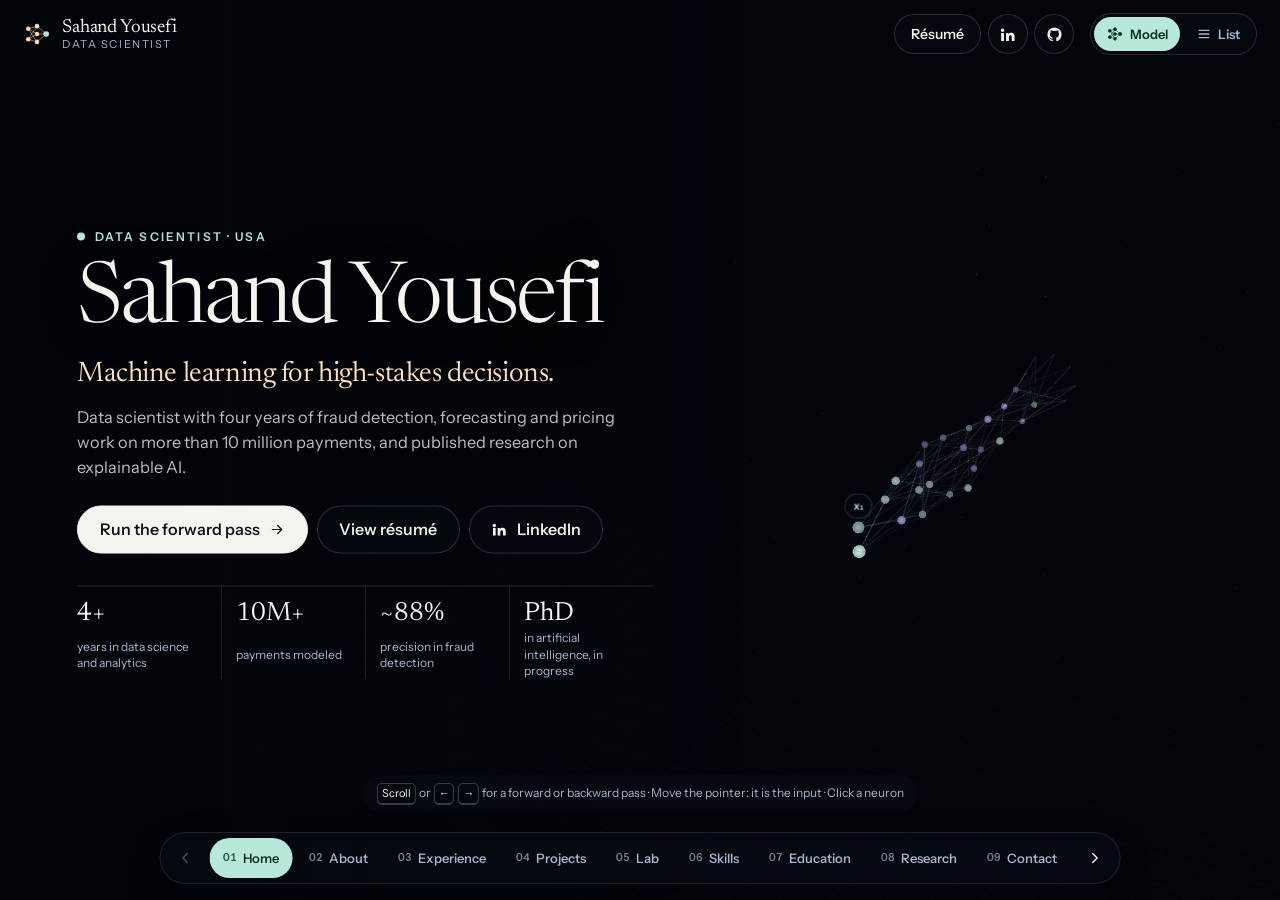
==== commit efb92b0e: "Update wording: PhD, current role, focus Remove the program format from the PhD entry, the promotion" ====
--- a/index.html
+++ b/index.html
@@ -1 +1 @@
-<!DOCTYPE html><html lang="en" class="VvfJia_variable _0W2tvq_variable" data-mode="list" data-stage="flat"><head><meta charSet="utf-8"/><meta name="viewport" content="width=device-width, initial-scale=1"/><link rel="preload" href="/_next/static/media/instrument_sans_latin_wdth_normal-s.p.09r36lua6-1z2.woff2" as="font" crossorigin="" type="font/woff2"/><link rel="preload" href="/_next/static/media/newsreader_latin_opsz_normal-s.p.0dc79pquxokce.woff2" as="font" crossorigin="" type="font/woff2"/><link rel="stylesheet" href="/_next/static/chunks/23n698w-kn-mo.css" data-precedence="next"/><link rel="preload" as="script" fetchPriority="low" href="/_next/static/chunks/0wfurka9errm3.js"/><script src="/_next/static/chunks/0hhb7vbvlw3bd.js" async=""></script><script src="/_next/static/chunks/39_j1bdzreq0m.js" async=""></script><script src="/_next/static/chunks/turbopack-2u1d16houkiyo.js" async=""></script><script src="/_next/static/chunks/3qfy96eoyh-ek.js" async=""></script><script src="/_next/static/chunks/0vnxggvyrivb9.js" async=""></script><script src="/_next/static/chunks/094d3cpaw-10z.js" async=""></script><meta name="theme-color" content="#0c1018"/><meta name="color-scheme" content="dark light"/><title>Sahand Yousefi · Data Scientist</title><meta name="description" content="Sahand Yousefi is a data scientist working on fraud and risk, forecasting, pricing and explainable machine learning. Selected projects, an interactive modeling lab, experience and résumé."/><meta name="application-name" content="Sahand Yousefi"/><link rel="author" href="https://www.linkedin.com/in/sahand-yousefi"/><meta name="author" content="Sahand Yousefi"/><meta name="keywords" content="Sahand Yousefi,Data Scientist,Machine Learning,Fraud Detection,Risk Analytics,Forecasting,Explainable AI,A/B Testing,Anti-Money Laundering"/><meta name="creator" content="Sahand Yousefi"/><meta name="robots" content="index, follow"/><link rel="canonical" href="https://sahandyousefi.github.io/"/><meta name="format-detection" content="telephone=no, address=no, email=no"/><meta property="og:title" content="Sahand Yousefi · Data Scientist"/><meta property="og:description" content="Sahand Yousefi is a data scientist working on fraud and risk, forecasting, pricing and explainable machine learning. Selected projects, an interactive modeling lab, experience and résumé."/><meta property="og:url" content="https://sahandyousefi.github.io/"/><meta property="og:site_name" content="Sahand Yousefi"/><meta property="og:locale" content="en_US"/><meta property="og:image" content="https://sahandyousefi.github.io/og.png"/><meta property="og:image:width" content="1200"/><meta property="og:image:height" content="630"/><meta property="og:image:alt" content="Sahand Yousefi, Data Scientist: machine learning for high-stakes decisions."/><meta property="og:type" content="profile"/><meta property="profile:first_name" content="Sahand"/><meta property="profile:last_name" content="Yousefi"/><meta name="twitter:card" content="summary_large_image"/><meta name="twitter:title" content="Sahand Yousefi · Data Scientist"/><meta name="twitter:description" content="Sahand Yousefi is a data scientist working on fraud and risk, forecasting, pricing and explainable machine learning. Selected projects, an interactive modeling lab, experience and résumé."/><meta name="twitter:image" content="https://sahandyousefi.github.io/og.png"/><meta name="twitter:image:alt" content="Sahand Yousefi, Data Scientist: machine learning for high-stakes decisions."/><meta name="twitter:image:width" content="1200"/><meta name="twitter:image:height" content="630"/><link rel="icon" href="/icon.svg?icon.36lf2xedia7t0.svg" sizes="any" type="image/svg+xml"/><meta name="next-size-adjust" content=""/><script>(function(){var d=document.documentElement;d.classList.add('js');var m='list';var s=null;try{s=localStorage.getItem('orbit:view');}catch(e){}var r=/[/]resume([/](index[.]html)?)?$/.test(location.pathname);if(s!=='list'&&!r){try{var c=document.createElement('canvas');var g=c.getContext('webgl2')||c.getContext('webgl');if(g){m='model';var x=g.getExtension('WEBGL_lose_context');if(x)x.loseContext();}}catch(e){}}d.dataset.mode=m;d.dataset.stage=m==='list'?'flat':'3d';})();</script><script src="/_next/static/chunks/0cz1d0mv5g_q7.js" noModule=""></script></head><body data-theme="night"><div hidden=""><!--$--><!--/$--></div><div class="orbit" data-ready="false" data-compact="false" data-stop="home"><a href="#main" class="skip-link">Skip to content</a><canvas class="orbit-canvas" aria-hidden="true"></canvas><div class="orbit-labels" aria-hidden="true"><button type="button" tabindex="-1" class="orbit-label"><span class="orbit-label-inner"><span class="orbit-label-num">01</span><span class="orbit-label-name">Home</span></span></button><button type="button" tabindex="-1" class="orbit-label"><span class="orbit-label-inner"><span class="orbit-label-num">02</span><span class="orbit-label-name">About</span></span></button><button type="button" tabindex="-1" class="orbit-label"><span class="orbit-label-inner"><span class="orbit-label-num">03</span><span class="orbit-label-name">Experience</span></span></button><button type="button" tabindex="-1" class="orbit-label"><span class="orbit-label-inner"><span class="orbit-label-num">04</span><span class="orbit-label-name">Projects</span></span></button><button type="button" tabindex="-1" class="orbit-label"><span class="orbit-label-inner"><span class="orbit-label-num">05</span><span class="orbit-label-name">Lab</span></span></button><button type="button" tabindex="-1" class="orbit-label"><span class="orbit-label-inner"><span class="orbit-label-num">06</span><span class="orbit-label-name">Skills</span></span></button><button type="button" tabindex="-1" class="orbit-label"><span class="orbit-label-inner"><span class="orbit-label-num">07</span><span class="orbit-label-name">Education</span></span></button><button type="button" tabindex="-1" class="orbit-label"><span class="orbit-label-inner"><span class="orbit-label-num">08</span><span class="orbit-label-name">Research</span></span></button><button type="button" tabindex="-1" class="orbit-label"><span class="orbit-label-inner"><span class="orbit-label-num">09</span><span class="orbit-label-name">Contact</span></span></button><div class="orbit-overlay"></div><div class="orbit-reticle"><span>You</span></div></div><header class="hud-top"><button type="button" class="hud-brand"><svg viewBox="0 0 32 32" width="28" height="28" aria-hidden="true"><g stroke="currentColor" stroke-width="1.1" opacity="0.55"><path d="M6 10 16 7M6 10 16 16M6 10 16 25M6 22 16 7M6 22 16 16M6 22 16 25M16 7 26.5 16M16 16 26.5 16M16 25 26.5 16" fill="none"></path></g><g fill="currentColor"><circle cx="6" cy="10" r="2.6"></circle><circle cx="6" cy="22" r="2.6"></circle><circle cx="16" cy="7" r="2.6"></circle><circle cx="16" cy="16" r="2.6"></circle><circle cx="16" cy="25" r="2.6"></circle></g><circle cx="26.5" cy="16" r="3.2" fill="var(--accent)"></circle></svg><span class="hud-brand-text"><span class="hud-brand-name">Sahand Yousefi</span><span class="hud-brand-role">Data Scientist</span></span><span class="sr-only">, back to the start</span></button><nav class="hud-actions" aria-label="Profile"><a href="/resume/" class="hud-btn">Résumé</a><a class="hud-icon" href="https://www.linkedin.com/in/sahand-yousefi" target="_blank" rel="noopener noreferrer" aria-label="LinkedIn profile"><svg width="17" height="17" viewBox="0 0 24 24" fill="currentColor" aria-hidden="true" focusable="false"><path d="M4.98 3.5a2.5 2.5 0 1 1 0 5 2.5 2.5 0 0 1 0-5ZM3 9.75h4V21H3V9.75Zm6.5 0h3.8v1.6h.06c.53-.95 1.83-1.95 3.76-1.95 4.02 0 4.88 2.5 4.88 5.9V21h-4v-4.9c0-1.3-.03-2.97-1.86-2.97-1.87 0-2.14 1.4-2.14 2.87V21h-4V9.75Z"></path></svg></a><a class="hud-icon" href="https://github.com/sahandyousefi" target="_blank" rel="noopener noreferrer" aria-label="GitHub profile"><svg width="17" height="17" viewBox="0 0 24 24" fill="currentColor" aria-hidden="true" focusable="false"><path d="M12 2a10 10 0 0 0-3.16 19.49c.5.09.68-.22.68-.48v-1.7c-2.78.6-3.37-1.34-3.37-1.34-.46-1.16-1.11-1.47-1.11-1.47-.91-.62.07-.6.07-.6 1 .07 1.53 1.03 1.53 1.03.9 1.52 2.34 1.08 2.91.83.09-.65.35-1.09.63-1.34-2.22-.25-4.55-1.11-4.55-4.94 0-1.09.39-1.98 1.03-2.68-.1-.25-.45-1.27.1-2.64 0 0 .84-.27 2.75 1.02a9.6 9.6 0 0 1 5 0c1.91-1.29 2.75-1.02 2.75-1.02.55 1.37.2 2.39.1 2.64.64.7 1.03 1.59 1.03 2.68 0 3.84-2.34 4.68-4.57 4.93.36.31.68.92.68 1.85v2.74c0 .27.18.58.69.48A10 10 0 0 0 12 2Z"></path></svg></a></nav><div class="view-switch" role="group" aria-label="View"><button type="button" aria-pressed="false" aria-label="Model view" class="view-btn"><svg viewBox="0 0 20 20" width="16" height="16" aria-hidden="true" fill="currentColor" stroke="currentColor"><g stroke-width="0.9" opacity="0.7"><path d="M3.5 6 10 4M3.5 6 10 10M3.5 6 10 16M3.5 14 10 4M3.5 14 10 10M3.5 14 10 16M10 4 16.5 10M10 10 16.5 10M10 16 16.5 10" fill="none"></path></g><circle cx="3.5" cy="6" r="1.7"></circle><circle cx="3.5" cy="14" r="1.7"></circle><circle cx="10" cy="4" r="1.7"></circle><circle cx="10" cy="10" r="1.7"></circle><circle cx="10" cy="16" r="1.7"></circle><circle cx="16.5" cy="10" r="1.9"></circle></svg><span class="view-label">Model</span></button><button type="button" aria-pressed="true" aria-label="List view" class="view-btn"><svg viewBox="0 0 20 20" width="16" height="16" aria-hidden="true"><path d="M4 5.5h12M4 10h12M4 14.5h12" stroke="currentColor" stroke-width="1.6" stroke-linecap="round"></path></svg><span class="view-label">List</span></button></div></header><main id="main" class="orbit-main"><section id="home" class="panel panel--home" data-visible="true" aria-labelledby="home-title"><div class="panel-scroll" data-scroll=""><div class="home"><p class="home-kicker"><span class="home-pulse" aria-hidden="true"></span>Data Scientist<!-- --> · <!-- -->USA</p><h1 id="home-title" class="home-name" tabindex="-1">Sahand Yousefi</h1><p class="home-headline">Machine learning for high-stakes decisions.</p><p class="home-summary">Data scientist with four years of fraud detection, forecasting and pricing work on more than 10 million payments, and published research on explainable AI.</p><div class="home-actions"><a href="/resume/" class="btn btn-ghost">View résumé</a><a class="btn btn-ghost" href="https://www.linkedin.com/in/sahand-yousefi" target="_blank" rel="noopener noreferrer"><svg width="16" height="16" viewBox="0 0 24 24" fill="currentColor" aria-hidden="true" focusable="false"><path d="M4.98 3.5a2.5 2.5 0 1 1 0 5 2.5 2.5 0 0 1 0-5ZM3 9.75h4V21H3V9.75Zm6.5 0h3.8v1.6h.06c.53-.95 1.83-1.95 3.76-1.95 4.02 0 4.88 2.5 4.88 5.9V21h-4v-4.9c0-1.3-.03-2.97-1.86-2.97-1.87 0-2.14 1.4-2.14 2.87V21h-4V9.75Z"></path></svg>LinkedIn</a></div><ul class="home-stats"><li><span class="home-stat-value">4+</span><span class="home-stat-label">years in data science and analytics</span></li><li><span class="home-stat-value">10M+</span><span class="home-stat-label">payments modeled</span></li><li><span class="home-stat-value">~88%</span><span class="home-stat-label">precision in fraud detection</span></li><li><span class="home-stat-value">PhD</span><span class="home-stat-label">in artificial intelligence, in progress</span></li></ul></div></div></section><section id="about" class="panel panel--about" data-visible="true" aria-labelledby="about-title"><div class="panel-head"><p class="panel-kicker"><span class="num">02</span><span aria-hidden="true">·</span>About</p></div><div class="panel-scroll" data-scroll=""><div class="stack"><h2 id="about-title" class="p-standfirst" tabindex="-1">For four years I have built the models a business acts on. At HomeWAV I moved from data analyst to data scientist by building the fraud detection, revenue forecasts and pricing experiments that Finance, Risk and the CEO now make decisions with.</h2><div class="p-body"><p>I trained as an industrial engineer and then in business analytics, so I treat a model as one part of a decision: who will act on it, what a wrong answer costs, and how the result will be checked. Most of my work is done with people outside the data team, which has made me careful about two things: getting the statistics right, and explaining them in terms the person deciding can verify.</p><p>Alongside that work I publish research on explainable machine learning and am pursuing an online PhD in artificial intelligence. I am looking for a data science or applied machine learning role where models drive real decisions. Financial services, fraud and risk are my main focus, but forecasting, experimentation, anomaly detection and explainable models work in any industry, and I am open to roles across all of them.</p></div><dl class="facts"><div><dt>Now</dt><dd>Data Scientist I at HomeWAV, promoted from Data Analyst</dd></div><div><dt>Focus</dt><dd>Fraud and risk, forecasting, pricing, experimentation, explainable AI</dd></div><div><dt>Research</dt><dd>Explainability in fraud models, WPI FinTech Conference 2026</dd></div><div><dt>Education</dt><dd>PhD in Artificial Intelligence (in progress, online), University of the Cumberlands. MS Business Analytics, Clark University (GPA 3.97)</dd></div><div><dt>Looking for</dt><dd>Data scientist and applied ML roles in any industry, with FinTech as my main focus</dd></div><div><dt>Location</dt><dd>USA</dd></div></dl></div></div></section><section id="experience" class="panel panel--experience" data-visible="true" aria-labelledby="experience-title"><div class="panel-head"><p class="panel-kicker"><span class="num">03</span><span aria-hidden="true">·</span>Experience</p></div><div class="panel-scroll" data-scroll=""><div class="stack"><div><h2 id="experience-title" class="p-title" tabindex="-1">From analyst to data scientist at HomeWAV</h2><p class="p-lede">Models that Finance, Risk, Business Development and the CEO make decisions with. Every figure here is from my CV.</p></div><div role="tablist" aria-label="Roles" class="tabs" data-noswipe=""><button type="button" role="tab" id="exp-tab-homewav-ds" aria-selected="true" aria-controls="exp-panel-homewav-ds" tabindex="0" class="tab"><span class="tab-two"><span>Data Scientist I</span><span class="tab-sub">May 2025<!-- --> – <!-- -->Present</span></span></button><button type="button" role="tab" id="exp-tab-homewav-da" aria-selected="false" aria-controls="exp-panel-homewav-da" tabindex="-1" class="tab"><span class="tab-two"><span>Data Analyst</span><span class="tab-sub">Jun 2022<!-- --> – <!-- -->May 2025</span></span></button></div><div role="tabpanel" id="exp-panel-homewav-ds" aria-labelledby="exp-tab-homewav-ds" class="stack-sm"><p class="p-muted list-only">Data Scientist I<!-- -->, <!-- -->HomeWAV<!-- --> · <!-- -->May 2025<!-- --> – <!-- -->Present</p><p class="p-note">Promoted from Data Analyst</p><article id="exp-fraud" class="card"><h3 class="card-title">Fraud and anomaly detection</h3><ul class="chips chips--accent"><li class="chip">~88% precision</li><li class="chip">Detection for Finance and Risk cut from days to a few hours</li></ul><details class="more"><summary>How it was built</summary><p>A batch PySpark and Kafka pipeline on AWS over more than 10 million transactions that catches stolen-card and unusual-usage fraud by pairing Isolation Forest anomaly scores with an XGBoost classifier on temporal features.</p><p class="tools">PySpark · Kafka · AWS · Isolation Forest · XGBoost</p></details></article><article id="exp-forecasting" class="card"><h3 class="card-title">Revenue forecasting after an FCC rate change</h3><ul class="chips chips--accent"><li class="chip">88% backtest accuracy</li><li class="chip">~25% lower MAPE</li></ul><details class="more"><summary>How it was built</summary><p>When FCC rules mandated price cuts by facility size, I built XGBoost and LightGBM time-series models on lag, rolling and seasonality features to forecast video and voice usage, revenue and facility shares, and tested shifts in usage and entertainment spend with A/B and hypothesis tests.</p><p class="tools">XGBoost · LightGBM · Time-series features · A/B testing</p></details></article><article id="exp-agent" class="card"><h3 class="card-title">Generative AI agent for deal pricing</h3><ul class="chips chips--accent"><li class="chip">Deal analysis reduced from one week to hours</li><li class="chip">Prediction accuracy improved 86% against historical trends</li></ul><details class="more"><summary>How it was built</summary><p>A prompt-engineered Claude agent for Business Development that pairs look-alike usage forecasting on population, location and engineered features with web-search tool use to set revenue-share rates that work for both sides.</p><p class="tools">Anthropic Claude · LLM agents · Tool use · Forecasting</p></details></article><article id="exp-parallax" class="card"><h3 class="card-title">PARALLAX deal simulation platform</h3><ul class="chips chips--accent"><li class="chip">Deals processed up 35%</li><li class="chip">Deal and meeting time cut from days to hours</li></ul><details class="more"><summary>How it was built</summary><p>A self-serve platform for the CEO and the BD Director that combines predictive usage models on engineered drivers with Monte Carlo simulation and what-if sensitivity analysis to price bids for risk and win rate.</p><p class="tools">Monte Carlo simulation · Predictive modeling · Sensitivity analysis</p></details></article><article id="exp-propensity" class="card"><h3 class="card-title">Funding propensity</h3><ul class="chips chips--accent"><li class="chip">0.799 ROC-AUC</li></ul><details class="more"><summary>How it was built</summary><p>Classification and regression models (logistic regression, decision trees, XGBoost) that predict funding propensity and transaction value for more than 400,000 users and 4 million transactions from RFM and behavioral features, with SHAP used to drive customer prioritization and revenue forecasts.</p><p class="tools">XGBoost · Logistic regression · SHAP · RFM features</p></details></article></div><div role="tabpanel" id="exp-panel-homewav-da" aria-labelledby="exp-tab-homewav-da" hidden="" class="stack-sm"><p class="p-muted list-only">Data Analyst<!-- -->, <!-- -->HomeWAV<!-- --> · <!-- -->Jun 2022<!-- --> – <!-- -->May 2025</p><article id="exp-cannibalization" class="card"><h3 class="card-title">Music cannibalization and pricing</h3><ul class="chips chips--accent"><li class="chip">Entertainment users up 21%</li><li class="chip">Cannibalization eliminated by the subscription model</li></ul><details class="more"><summary>How it was built</summary><p>Diagnosed why revenue lagged user funding by modeling cannibalization drivers with ARIMA, cross-correlation and elasticity, and by A/B testing prices and entertainment limits. The analysis identified music as the negative driver and led to a provider switch, new revenue shares and a subscription model.</p><p class="tools">ARIMA · Cross-correlation · Elasticity · A/B testing</p></details></article><article id="exp-subscription" class="card"><h3 class="card-title">Subscription pricing optimization</h3><ul class="chips chips--accent"><li class="chip">Launch prices that sustained entertainment sales</li></ul><details class="more"><summary>How it was built</summary><p>To launch the entertainment subscription, built predictive models of entertainment sales, subscribers and customer lifetime value, ran A/B and hypothesis tests on about 7 million transactions of 12-month funding and purchase behavior, then set prices with correlation analysis and goal programming.</p><p class="tools">Predictive modeling · CLV · Hypothesis testing · Goal programming</p></details></article><article id="exp-kpi" class="card"><h3 class="card-title">KPI analytics</h3><ul class="chips chips--accent"><li class="chip">Revenue impact of product incidents quantified</li></ul><details class="more"><summary>How it was built</summary><p>Executive KPI dashboards in Power BI, Tableau and Amazon QuickSight, and quantified revenue impact of product incidents.</p><p class="tools">Power BI · Tableau · Amazon QuickSight</p></details></article></div></div></div></section><section id="projects" class="panel panel--projects panel--wide" data-visible="true" aria-labelledby="projects-title"><div class="panel-head"><p class="panel-kicker"><span class="num">04</span><span aria-hidden="true">·</span>Selected work</p></div><div class="panel-scroll" data-scroll=""><div class="stack"><div class="split-head"><h2 id="projects-title" class="p-title" tabindex="-1">Selected work</h2><p class="p-lede">Four projects from my GitHub, chosen from <!-- -->24<!-- --> public repositories. Each says what was built, what the repository reports and what is not finished.</p></div><div role="tablist" aria-label="Projects" class="tabs" data-noswipe=""><button type="button" role="tab" id="proj-tab-aml-alert-intelligence" aria-selected="true" aria-controls="proj-panel-aml-alert-intelligence" tabindex="0" class="tab">AML Alert Intelligence</button><button type="button" role="tab" id="proj-tab-temporal-xai" aria-selected="false" aria-controls="proj-panel-temporal-xai" tabindex="-1" class="tab">Temporal consistency of fraud-model explanations</button><button type="button" role="tab" id="proj-tab-finsignal" aria-selected="false" aria-controls="proj-panel-finsignal" tabindex="-1" class="tab">FinSignal</button><button type="button" role="tab" id="proj-tab-fraud-screening" aria-selected="false" aria-controls="proj-panel-fraud-screening" tabindex="-1" class="tab">Fraud screening with threshold tuning and SHAP</button><button type="button" role="tab" id="proj-tab-more" aria-selected="false" aria-controls="proj-panel-more" tabindex="-1" class="tab">More on GitHub</button></div><div role="tabpanel" id="proj-panel-aml-alert-intelligence" aria-labelledby="proj-tab-aml-alert-intelligence"><div id="project-aml-alert-intelligence"><div class="project"><figure class="project-figure"><div class="project-figure-box is-in"><div class="flex flex-col gap-9"><div><div class="hidden sm:block"><svg viewBox="0 0 1090 90" class="block h-auto w-full" role="img" aria-label="981 dots, one highlighted"><defs><pattern id="dots-109" width="10" height="10" patternUnits="userSpaceOnUse"><circle cx="5" cy="5" r="2.1" fill="var(--muted)" opacity="0.75"></circle></pattern></defs><rect width="1090" height="90" fill="url(#dots-109)"></rect><g transform="translate(715 35)"><circle r="4.6" fill="var(--bg)"></circle><circle r="3.4" fill="var(--flag)"></circle><circle r="8.5" fill="none" stroke="var(--flag)" stroke-width="1.25" class="pop" style="--draw-delay:500ms"></circle></g></svg></div><div class="sm:hidden"><svg viewBox="0 0 330 300" class="block h-auto w-full" role="img" aria-label="981 dots, one highlighted"><defs><pattern id="dots-33" width="10" height="10" patternUnits="userSpaceOnUse"><circle cx="5" cy="5" r="2.1" fill="var(--muted)" opacity="0.75"></circle></pattern></defs><rect width="330" height="290" fill="url(#dots-33)"></rect><rect y="290" width="240" height="10" fill="url(#dots-33)"></rect><g transform="translate(215 115)"><circle r="4.6" fill="var(--bg)"></circle><circle r="3.4" fill="var(--flag)"></circle><circle r="8.5" fill="none" stroke="var(--flag)" stroke-width="1.25" class="pop" style="--draw-delay:500ms"></circle></g></svg></div><p class="data mt-3 flex justify-between gap-4 text-muted"><span>981 transactions</span><span class="text-flag">1 laundering</span></p></div><div><div class="flex h-3 gap-[2px]"><div class="h-full rounded-[2px] bg-fg" style="width:63.97598036368147%;opacity:0.9"></div><div class="h-full rounded-[2px] bg-fg" style="width:19.012572009188034%;opacity:0.55"></div><div class="h-full rounded-[2px] bg-fg" style="width:17.01144762713049%;opacity:0.28"></div></div><div class="data mt-2 flex gap-[2px]"><p style="width:63.97598036368147%" class="min-w-0"><span class="block text-fg">Train</span><span class="num block text-muted">3,248,921</span><span class="hidden text-muted sm:block">Sept 1–6</span></p><p style="width:19.012572009188034%" class="min-w-0"><span class="block text-fg">Validation</span><span class="num block text-muted">965,524</span><span class="hidden text-muted sm:block">Sept 7–8</span></p><p style="width:17.01144762713049%" class="min-w-0"><span class="block text-fg">Test</span><span class="num block text-muted">863,900</span><span class="hidden text-muted sm:block">Sept 9–18</span></p></div></div><ol class="grid grid-cols-2 gap-x-4 gap-y-4 sm:grid-cols-4 lg:grid-cols-7"><li class="data relative border-t border-line pt-3"><span aria-hidden="true" class="absolute -top-[5px] left-0 h-[9px] w-[9px] rounded-full border border-accent bg-accent"></span><span class="num text-muted">1</span><span class="mt-0.5 block text-fg">Data pipeline and exploration</span><span class="text-accent">Done</span></li><li class="data relative border-t border-line pt-3"><span aria-hidden="true" class="absolute -top-[5px] left-0 h-[9px] w-[9px] rounded-full border border-accent bg-accent"></span><span class="num text-muted">2</span><span class="mt-0.5 block text-fg">Feature table (46 features)</span><span class="text-accent">Done</span></li><li class="data relative border-t border-line pt-3"><span aria-hidden="true" class="absolute -top-[5px] left-0 h-[9px] w-[9px] rounded-full border border-accent bg-bg"></span><span class="num text-muted">3</span><span class="mt-0.5 block text-fg">XGBoost baseline</span><span class="text-accent">Next</span></li><li class="data relative border-t border-line pt-3"><span aria-hidden="true" class="absolute -top-[5px] left-0 h-[9px] w-[9px] rounded-full border border-muted bg-bg"></span><span class="num text-muted">4</span><span class="mt-0.5 block text-fg">Graph neural networks</span><span class="text-muted">Planned</span></li><li class="data relative border-t border-line pt-3"><span aria-hidden="true" class="absolute -top-[5px] left-0 h-[9px] w-[9px] rounded-full border border-muted bg-bg"></span><span class="num text-muted">5</span><span class="mt-0.5 block text-fg">Alert explanations</span><span class="text-muted">Planned</span></li><li class="data relative border-t border-line pt-3"><span aria-hidden="true" class="absolute -top-[5px] left-0 h-[9px] w-[9px] rounded-full border border-muted bg-bg"></span><span class="num text-muted">6</span><span class="mt-0.5 block text-fg">Investigator triage (MILP)</span><span class="text-muted">Planned</span></li><li class="data relative border-t border-line pt-3"><span aria-hidden="true" class="absolute -top-[5px] left-0 h-[9px] w-[9px] rounded-full border border-muted bg-bg"></span><span class="num text-muted">7</span><span class="mt-0.5 block text-fg">Drafted SAR narratives</span><span class="text-muted">Planned</span></li></ol></div></div><figcaption>Top: one in 981 transactions in the IBM AMLworld HI-Small data is laundering. Middle: the chronological train, validation and test split. Bottom: build status by phase, from the repository.</figcaption></figure><div class="project-grid"><div class="stack-sm"><p class="p-eyebrow">Financial crime</p><h3 class="project-title">AML Alert Intelligence</h3><p class="p-lede">An end-to-end anti-money-laundering decision system that detects suspicious transfers, explains every alert, assigns investigators under capacity limits and drafts the Suspicious Activity Report, built to find more laundering with the same compliance team.</p><p class="status"><span aria-hidden="true" class="status-dot"></span>In progress: data pipeline and 46-feature table built, XGBoost baseline next</p></div><div class="stack-sm"><dl class="project-facts"><div><dd class="num">5,078,345</dd><dt>transactions processed with PySpark</dt></div><div><dd class="num">1 in 981</dd><dt>is laundering (0.10%)</dt></div><div><dd class="num">46</dd><dt>point-in-time features, leakage-tested</dt></div><div><dd class="num">39</dd><dt>unit tests (pytest)</dt></div></dl><p class="tools">Python · PySpark · Parquet · pytest · XGBoost (next) · PyTorch Geometric (planned) · SHAP and GNNExplainer (planned) · Mixed-integer programming (planned) · Open-source LLM (planned)</p><p class="project-links"><a href="https://github.com/sahandyousefi/aml-alert-intelligence" target="_blank" rel="noopener noreferrer" class="btn btn-ghost btn-sm"><svg width="16" height="16" viewBox="0 0 24 24" fill="currentColor" aria-hidden="true" focusable="false"><path d="M12 2a10 10 0 0 0-3.16 19.49c.5.09.68-.22.68-.48v-1.7c-2.78.6-3.37-1.34-3.37-1.34-.46-1.16-1.11-1.47-1.11-1.47-.91-.62.07-.6.07-.6 1 .07 1.53 1.03 1.53 1.03.9 1.52 2.34 1.08 2.91.83.09-.65.35-1.09.63-1.34-2.22-.25-4.55-1.11-4.55-4.94 0-1.09.39-1.98 1.03-2.68-.1-.25-.45-1.27.1-2.64 0 0 .84-.27 2.75 1.02a9.6 9.6 0 0 1 5 0c1.91-1.29 2.75-1.02 2.75-1.02.55 1.37.2 2.39.1 2.64.64.7 1.03 1.59 1.03 2.68 0 3.84-2.34 4.68-4.57 4.93.36.31.68.92.68 1.85v2.74c0 .27.18.58.69.48A10 10 0 0 0 12 2Z"></path></svg>Repository<svg width="13" height="13" viewBox="0 0 24 24" fill="none" aria-hidden="true" focusable="false" class="nudge" stroke="currentColor" stroke-width="1.75" stroke-linecap="round" stroke-linejoin="round"><path d="M7 17 17 7M9 7h8v8"></path></svg></a><span class="p-muted">Updated <!-- -->November 2026</span></p></div></div><details class="more case"><summary>Read the case study</summary><div class="case-parts"><section class="case-part"><h4>The challenge</h4><div class="p-body"><p>Banks raise far more anti-money-laundering alerts than investigators can review, and the large majority are false positives. Investigator hours go to noise while real laundering goes unreported.</p><p>A better risk score is only part of the answer. A compliance team also has to decide which alerts to work today, who should work them, and how to document each one for a Suspicious Activity Report (SAR), with an investigator accountable for every filing.</p></div></section><section class="case-part"><h4>The solution</h4><div class="p-body"><p>I designed alert handling as one decision system in four stages, and fixed the success metrics for each stage before training any model.</p><p><strong>Detect.</strong> <!-- -->Graph neural networks (GraphSAGE, GAT and a temporal variant) that learn from how money moves between accounts, benchmarked against an XGBoost baseline on engineered features. Measured by PR-AUC, minority-class F1 and recall at the daily alert budget.</p><p><strong>Explain.</strong> <!-- -->GNNExplainer and Captum for the graph models and SHAP for XGBoost, so every alert arrives with its evidence subgraph and key drivers, judged on fidelity and sparsity.</p><p><strong>Prioritize.</strong> <!-- -->A mixed-integer program that assigns alerts to investigators to maximize expected illicit dollars caught under capacity, skill and SLA constraints, compared with greedy top-k and a fixed threshold under the same constraints.</p><p><strong>Report.</strong> <!-- -->A small open-source language model that drafts SAR narratives from structured evidence. Fact precision is a hard gate: no number or entity in a draft that cannot be traced to the data.</p></div></section><section class="case-part"><h4>Technical implementation</h4><div class="p-body"><p><strong>Data pipeline at scale.</strong> <!-- -->The raw CSV of 5.1 million transfers is parsed once in PySpark with an explicit schema and strict parsing, checked for row count and missing values, and stored as Parquet (127 MB instead of 476 MB). One YAML config sets paths, seed, split dates and Spark settings.</p><p><strong>Evaluation that cannot leak.</strong> <!-- -->The split is chronological on whole calendar days: 3,248,921 transactions for training, 965,524 for validation and 863,900 for test. Because 147 of the 370 labeled laundering attempts cross a split boundary, no feature may memorize an account, and recall is also reported for attempts that start in the test period.</p><p><strong>Point-in-time features.</strong> <!-- -->46 features live in one registry, in three families: the transfer, both parties&#x27; account attributes, and each account&#x27;s recent behavior. Behavior comes from a two-sided ledger built with Spark window functions: transfers and dollars in and out over 1, 24 and 72 hours, new counterparties, money flowing back between a pair (a sign of a cycle), and the share of a payment covered by what the sender received the day before. Every window closes one minute before the transfer. Amounts in 15 currencies are converted to US dollars with exchange rates recovered from the simulator&#x27;s own cross-currency transfers on training days.</p><p><strong>Exclusions on the record.</strong> <!-- -->The registry also lists what was left out and why: calendar dates (a hidden clock pointing at the end of the simulation), account and bank IDs (memorization), lifetime totals, an account&#x27;s past laundering (label leakage) and round-amount flags (no signal). The feature dictionary is generated from the code, so the documentation cannot drift from it.</p><p><strong>Tested like production code.</strong> <!-- -->39 pytest unit tests on a shared Spark fixture include a check that future transfers cannot change past features and a check that the feature dictionary matches the code. The full feature table takes about 20 minutes to build on free Colab, so it is built once, saved, and refused at read time if it no longer matches the registry.</p></div></section><section class="case-part"><h4>Results</h4><div class="p-body"><p>Model results are not in yet: the XGBoost baseline is the next phase, and the repository reports nothing it has not measured. The data work has already changed how the models will be built and judged.</p><p><strong>Found a simulation artifact.</strong> <!-- -->Normal traffic stops on September 10. The last eight days hold 1,108 transactions, 655 of them laundering, every one from an attempt still running when the simulation ended. They stay in the data, calendar dates are never used as features, and every test metric is reported with and without them.</p><p><strong>Fixed an identity problem in the source data.</strong> <!-- -->58 banks appear under two written IDs (such as 010 and 0010), which would have made 77 same-bank transfers look cross-bank and left no account matching the accounts file; 8 account numbers are also shared by two banks. Keying accounts on a normalized bank ID plus account number matches all 515,088 accounts.</p><p><strong>Measured where the signal is.</strong> <!-- -->On the training days, ACH carries 83% of all laundering at 7.4 times the average rate, yet only about 1 in 173 ACH transfers is laundering, so payment format alone cannot separate cases. Among US dollar transfers, the median laundering amount is $4,833 against $971 for normal ones, and round amounts carry no signal.</p></div></section><section class="case-part"><h4>Why it matters</h4><div class="p-body"><p><strong>Judged by the decision, not the metric.</strong> <!-- -->The system will be scored on illicit dollars caught within a fixed investigator budget and on SLA violations, the numbers a compliance lead answers for, rather than on accuracy over a 0.10% positive class.</p><p><strong>Rigor before modeling.</strong> <!-- -->Chronological splits, leakage rules enforced in code and tests, and a known data artifact isolated in every metric. The mistakes that make a model look good offline and fail in production are designed out before the first fit.</p><p><strong>End-to-end range.</strong> <!-- -->One design spans data engineering (PySpark, Parquet), machine learning (XGBoost and graph neural networks), operations research (mixed-integer programming), explainable AI and generative AI, taking a problem from raw data to the decision a person makes.</p><p><strong>Built for regulated use.</strong> <!-- -->By design, investigators make every filing decision, every alert carries an explanation, every drafted narrative is checked against the evidence, and a model card will document limitations and intended use.</p><p><strong>Useful beyond AML.</strong> <!-- -->Predict, explain, then optimize a constrained team&#x27;s workload: the same pattern runs fraud operations, credit review, insurance claims and trust-and-safety queues.</p></div></section></div></details></div></div></div><div role="tabpanel" id="proj-panel-temporal-xai" aria-labelledby="proj-tab-temporal-xai" hidden=""><div id="project-temporal-xai"><div class="project"><figure class="project-figure"><div class="project-figure-box is-in"><div><p class="data flex items-center gap-3 text-muted"><span>Test period, in time order</span><span aria-hidden="true" class="h-px flex-1 bg-line"></span><span aria-hidden="true">later</span></p><div class="mt-4 grid grid-cols-5 gap-2 sm:gap-4"><div class="border border-line p-2 sm:p-3"><p class="data text-muted"><span class="hidden sm:inline">Window </span><span class="sm:hidden">W</span>1</p><div class="mt-2 flex flex-col gap-[5px]"><span aria-hidden="true" class="block h-[6px]"><span class="grow-x block h-full bg-accent" style="width:92%;--draw-delay:0ms"></span></span><span aria-hidden="true" class="block h-[6px]"><span class="grow-x block h-full bg-fg opacity-55" style="width:70%;--draw-delay:40ms"></span></span><span aria-hidden="true" class="block h-[6px]"><span class="grow-x block h-full bg-fg opacity-55" style="width:52%;--draw-delay:80ms"></span></span><span aria-hidden="true" class="block h-[6px]"><span class="grow-x block h-full bg-fg opacity-55" style="width:33%;--draw-delay:120ms"></span></span><span aria-hidden="true" class="block h-[6px]"><span class="grow-x block h-full bg-fg opacity-55" style="width:16%;--draw-delay:160ms"></span></span></div></div><div class="border border-line p-2 sm:p-3"><p class="data text-muted"><span class="hidden sm:inline">Window </span><span class="sm:hidden">W</span>2</p><div class="mt-2 flex flex-col gap-[5px]"><span aria-hidden="true" class="block h-[6px]"><span class="grow-x block h-full bg-accent" style="width:88%;--draw-delay:140ms"></span></span><span aria-hidden="true" class="block h-[6px]"><span class="grow-x block h-full bg-fg opacity-55" style="width:74%;--draw-delay:180ms"></span></span><span aria-hidden="true" class="block h-[6px]"><span class="grow-x block h-full bg-fg opacity-55" style="width:48%;--draw-delay:220ms"></span></span><span aria-hidden="true" class="block h-[6px]"><span class="grow-x block h-full bg-fg opacity-55" style="width:36%;--draw-delay:260ms"></span></span><span aria-hidden="true" class="block h-[6px]"><span class="grow-x block h-full bg-fg opacity-55" style="width:14.000000000000002%;--draw-delay:300ms"></span></span></div></div><div class="border border-line p-2 sm:p-3"><p class="data text-muted"><span class="hidden sm:inline">Window </span><span class="sm:hidden">W</span>3</p><div class="mt-2 flex flex-col gap-[5px]"><span aria-hidden="true" class="block h-[6px]"><span class="grow-x block h-full bg-accent" style="width:95%;--draw-delay:280ms"></span></span><span aria-hidden="true" class="block h-[6px]"><span class="grow-x block h-full bg-fg opacity-55" style="width:66%;--draw-delay:320ms"></span></span><span aria-hidden="true" class="block h-[6px]"><span class="grow-x block h-full bg-fg opacity-55" style="width:50%;--draw-delay:360ms"></span></span><span aria-hidden="true" class="block h-[6px]"><span class="grow-x block h-full bg-fg opacity-55" style="width:30%;--draw-delay:400ms"></span></span><span aria-hidden="true" class="block h-[6px]"><span class="grow-x block h-full bg-fg opacity-55" style="width:20%;--draw-delay:440ms"></span></span></div></div><div class="border border-line p-2 sm:p-3"><p class="data text-muted"><span class="hidden sm:inline">Window </span><span class="sm:hidden">W</span>4</p><div class="mt-2 flex flex-col gap-[5px]"><span aria-hidden="true" class="block h-[6px]"><span class="grow-x block h-full bg-accent" style="width:90%;--draw-delay:420ms"></span></span><span aria-hidden="true" class="block h-[6px]"><span class="grow-x block h-full bg-fg opacity-55" style="width:72%;--draw-delay:460ms"></span></span><span aria-hidden="true" class="block h-[6px]"><span class="grow-x block h-full bg-fg opacity-55" style="width:46%;--draw-delay:500ms"></span></span><span aria-hidden="true" class="block h-[6px]"><span class="grow-x block h-full bg-fg opacity-55" style="width:38%;--draw-delay:540ms"></span></span><span aria-hidden="true" class="block h-[6px]"><span class="grow-x block h-full bg-fg opacity-55" style="width:15%;--draw-delay:580ms"></span></span></div></div><div class="border border-line p-2 sm:p-3"><p class="data text-muted"><span class="hidden sm:inline">Window </span><span class="sm:hidden">W</span>5</p><div class="mt-2 flex flex-col gap-[5px]"><span aria-hidden="true" class="block h-[6px]"><span class="grow-x block h-full bg-accent" style="width:86%;--draw-delay:560ms"></span></span><span aria-hidden="true" class="block h-[6px]"><span class="grow-x block h-full bg-fg opacity-55" style="width:70%;--draw-delay:600ms"></span></span><span aria-hidden="true" class="block h-[6px]"><span class="grow-x block h-full bg-fg opacity-55" style="width:55.00000000000001%;--draw-delay:640ms"></span></span><span aria-hidden="true" class="block h-[6px]"><span class="grow-x block h-full bg-fg opacity-55" style="width:30%;--draw-delay:680ms"></span></span><span aria-hidden="true" class="block h-[6px]"><span class="grow-x block h-full bg-fg opacity-55" style="width:18%;--draw-delay:720ms"></span></span></div></div></div><div class="grid grid-cols-10" aria-hidden="true"><div style="grid-column:2 / span 2;grid-row:1" class="mt-2 h-5 rounded-b-[10px] border-x border-b border-accent"></div><div style="grid-column:4 / span 2;grid-row:1" class="mt-2 h-5 rounded-b-[10px] border-x border-b border-accent"></div><div style="grid-column:6 / span 2;grid-row:1" class="mt-2 h-5 rounded-b-[10px] border-x border-b border-accent"></div><div style="grid-column:8 / span 2;grid-row:1" class="mt-2 h-5 rounded-b-[10px] border-x border-b border-accent"></div><p style="grid-column:2 / span 2;grid-row:2" class="data mt-1 text-center text-accent">ρ<sub>1</sub></p><p style="grid-column:4 / span 2;grid-row:2" class="data mt-1 text-center text-accent">ρ<sub>2</sub></p><p style="grid-column:6 / span 2;grid-row:2" class="data mt-1 text-center text-accent">ρ<sub>3</sub></p><p style="grid-column:8 / span 2;grid-row:2" class="data mt-1 text-center text-accent">ρ<sub>4</sub></p></div><div class="mt-6 grid gap-x-8 gap-y-3 border-t border-line pt-4 sm:grid-cols-2"><p class="font-serif text-[1.375rem] leading-tight">TCM = mean(ρ<sub>1</sub> … ρ<sub>W−1</sub>)</p><p class="data text-muted">Each bar is one feature&#x27;s mean |SHAP| in that window. ρ is the Spearman rank correlation between the importance vectors of consecutive windows.</p></div></div></div><figcaption>How the Temporal Consistency Metric is computed. Bar lengths are schematic; the method is the one implemented in XAI_Modeling.py.</figcaption></figure><div class="project-grid"><div class="stack-sm"><p class="p-eyebrow">Explainable AI</p><h3 class="project-title">Temporal consistency of fraud-model explanations</h3><p class="p-lede">Research code behind my WPI FinTech Conference 2026 paper: a metric for whether a fraud model&#x27;s SHAP explanations stay stable over time, compared across XGBoost, LSTM and Transformer models.</p><p class="status"><span aria-hidden="true" class="status-dot"></span>Published research: WPI FinTech Conference, October 2026</p></div><div class="stack-sm"><dl class="project-facts"><div><dd class="num">3</dd><dt>model families compared</dt></div><div><dd class="num">&gt; 0.98</dd><dt>TCM for every model, 3 to 15 windows</dt></div><div><dd class="num">15</dd><dt>features, 9 of them engineered</dt></div></dl><p class="tools">Python · PyTorch · XGBoost · SHAP · SciPy · scikit-learn</p><p class="project-links"><a href="https://github.com/sahandyousefi/credit-fraud-detection" target="_blank" rel="noopener noreferrer" class="btn btn-ghost btn-sm"><svg width="16" height="16" viewBox="0 0 24 24" fill="currentColor" aria-hidden="true" focusable="false"><path d="M12 2a10 10 0 0 0-3.16 19.49c.5.09.68-.22.68-.48v-1.7c-2.78.6-3.37-1.34-3.37-1.34-.46-1.16-1.11-1.47-1.11-1.47-.91-.62.07-.6.07-.6 1 .07 1.53 1.03 1.53 1.03.9 1.52 2.34 1.08 2.91.83.09-.65.35-1.09.63-1.34-2.22-.25-4.55-1.11-4.55-4.94 0-1.09.39-1.98 1.03-2.68-.1-.25-.45-1.27.1-2.64 0 0 .84-.27 2.75 1.02a9.6 9.6 0 0 1 5 0c1.91-1.29 2.75-1.02 2.75-1.02.55 1.37.2 2.39.1 2.64.64.7 1.03 1.59 1.03 2.68 0 3.84-2.34 4.68-4.57 4.93.36.31.68.92.68 1.85v2.74c0 .27.18.58.69.48A10 10 0 0 0 12 2Z"></path></svg>Repository<svg width="13" height="13" viewBox="0 0 24 24" fill="none" aria-hidden="true" focusable="false" class="nudge" stroke="currentColor" stroke-width="1.75" stroke-linecap="round" stroke-linejoin="round"><path d="M7 17 17 7M9 7h8v8"></path></svg></a><span class="p-muted">Updated <!-- -->May 2026</span></p></div></div><details class="more case"><summary>Read the case study</summary><div class="case-parts"><section class="case-part"><h4>The challenge</h4><div class="p-body"><p>A risk team that acts on model explanations needs them to be stable. If the features that drive a fraud model&#x27;s decisions reorder themselves from one week to the next, the explanation is hard to defend to an analyst, an auditor or a regulator, even when accuracy holds.</p><p>Explanation quality is usually assessed on a single snapshot of data. That says nothing about stability over time, which is the property a production fraud model is actually judged on.</p></div></section><section class="case-part"><h4>The solution</h4><div class="p-body"><p>The Temporal Consistency Metric (TCM) measures that stability directly. The test period is cut into W consecutive windows. For each window, SHAP values are computed and averaged in absolute value per feature, giving one importance vector per window. TCM is the mean Spearman rank correlation between the importance vectors of consecutive windows. A score of 1 means the ranking of features does not change over time.</p><p>Because it only needs attributions, the same metric applies to any model family, which makes tree models and sequence models directly comparable.</p></div></section><section class="case-part"><h4>Technical implementation</h4><div class="p-body"><p>Three models are trained on a time-ordered sample of a public mobile-money transaction dataset with 15 features, nine of them engineered (balance changes, amount-to-balance ratio, emptied-origin and new-destination flags, transaction type risk, hour and day): XGBoost with class weighting, a two-layer LSTM and a Transformer encoder in PyTorch, both trained with a class-weighted loss.</p><p>Attributions come from SHAP&#x27;s TreeExplainer for XGBoost and KernelExplainer for the neural models. The train and test split preserves time order.</p></div></section><section class="case-part"><h4>Results</h4><div class="p-body"><p>The sensitivity figure in the repository shows TCM above 0.98 for all three model families as the number of windows varies from 3 to 15, with scores declining slightly as windows get shorter.</p><p>The paper was published at the WPI FinTech Conference in October 2026.</p></div></section><section class="case-part"><h4>Why it matters</h4><div class="p-body"><p>It is original research on a question financial institutions care about: whether an explanation can be relied on over time, in addition to whether the model is accurate.</p><p>It connects to my production work, where SHAP explanations drive customer prioritization and revenue forecasts.</p></div></section></div></details></div></div></div><div role="tabpanel" id="proj-panel-finsignal" aria-labelledby="proj-tab-finsignal" hidden=""><div id="project-finsignal"><div class="project"><figure class="project-figure"><div class="project-figure-box is-in"><div class="mx-auto max-w-[34rem]"><div class="grid grid-cols-2 gap-3 sm:gap-5"><div class="flex flex-col"><p class="data mb-2 text-muted">News</p><div class="data flex min-h-11 items-center justify-center border px-3 py-2 text-center border-line text-fg">Headlines</div><div aria-hidden="true" class="mx-auto h-4 w-px bg-line"></div><div class="data flex min-h-11 items-center justify-center border px-3 py-2 text-center border-accent text-fg">FinBERT, fine-tuned</div><div aria-hidden="true" class="mx-auto h-4 w-px bg-line"></div><div class="data flex min-h-11 items-center justify-center border px-3 py-2 text-center border-line text-fg">Signed sentiment score</div></div><div class="flex flex-col"><p class="data mb-2 text-muted">Market</p><div class="data flex min-h-11 items-center justify-center border px-3 py-2 text-center border-line text-fg">Daily prices</div><div aria-hidden="true" class="mx-auto h-4 w-px bg-line"></div><div class="data flex min-h-11 items-center justify-center border px-3 py-2 text-center border-line text-fg">Returns, rolling volatility, momentum</div><div aria-hidden="true" class="mx-auto w-px flex-1 bg-line"></div></div></div><div aria-hidden="true" class="relative h-5 [--c:calc((100%-0.75rem)/4)] sm:[--c:calc((100%-1.25rem)/4)]"><span class="absolute top-0 h-1/2 w-px bg-line" style="left:var(--c)"></span><span class="absolute top-0 h-1/2 w-px bg-line" style="right:var(--c)"></span><span class="absolute top-1/2 h-px bg-line" style="left:var(--c);right:var(--c)"></span><span class="absolute left-1/2 top-1/2 h-1/2 w-px bg-line"></span></div><div class="mx-auto flex max-w-[20rem] flex-col"><div class="data flex min-h-11 items-center justify-center border px-3 py-2 text-center border-line text-fg">Daily feature table, 10-day windows</div><div aria-hidden="true" class="mx-auto h-4 w-px bg-line"></div><div class="data flex min-h-11 items-center justify-center border px-3 py-2 text-center border-accent text-fg">Two-layer LSTM: P(up next day)</div><div aria-hidden="true" class="mx-auto h-4 w-px bg-line"></div><div class="data flex min-h-11 items-center justify-center border px-3 py-2 text-center border-line text-fg">Threshold: long or flat</div><div aria-hidden="true" class="mx-auto h-4 w-px bg-line"></div><div class="data flex min-h-11 items-center justify-center border px-3 py-2 text-center border-line text-fg">Backtest net of costs vs. buy-and-hold</div></div></div></div><figcaption>The pipeline as implemented in the repository: two independently trained models and a backtest that charges costs on every position change.</figcaption></figure><div class="project-grid"><div class="stack-sm"><p class="p-eyebrow">Quantitative finance</p><h3 class="project-title">FinSignal</h3><p class="p-lede">A two-stage deep learning pipeline that turns financial news sentiment into a next-day directional signal and judges it with a transaction-cost-aware backtest.</p><p class="status"><span aria-hidden="true" class="status-dot"></span>Pipeline and tests published; no performance figures claimed</p></div><div class="stack-sm"><dl class="project-facts"><div><dd class="num">2</dd><dt>models: fine-tuned FinBERT, then an LSTM</dt></div><div><dd class="num">10 days</dd><dt>sliding window fed to the LSTM</dt></div><div><dd class="num">Net of costs</dd><dt>evaluation against buy-and-hold</dt></div></dl><p class="tools">Python · PyTorch · Hugging Face Transformers · FinBERT · pandas · pytest</p><p class="project-links"><a href="https://github.com/sahandyousefi/Hybrid-Transformer-LSTM-Pipeline-for-News-Driven-Trading-Signals." target="_blank" rel="noopener noreferrer" class="btn btn-ghost btn-sm"><svg width="16" height="16" viewBox="0 0 24 24" fill="currentColor" aria-hidden="true" focusable="false"><path d="M12 2a10 10 0 0 0-3.16 19.49c.5.09.68-.22.68-.48v-1.7c-2.78.6-3.37-1.34-3.37-1.34-.46-1.16-1.11-1.47-1.11-1.47-.91-.62.07-.6.07-.6 1 .07 1.53 1.03 1.53 1.03.9 1.52 2.34 1.08 2.91.83.09-.65.35-1.09.63-1.34-2.22-.25-4.55-1.11-4.55-4.94 0-1.09.39-1.98 1.03-2.68-.1-.25-.45-1.27.1-2.64 0 0 .84-.27 2.75 1.02a9.6 9.6 0 0 1 5 0c1.91-1.29 2.75-1.02 2.75-1.02.55 1.37.2 2.39.1 2.64.64.7 1.03 1.59 1.03 2.68 0 3.84-2.34 4.68-4.57 4.93.36.31.68.92.68 1.85v2.74c0 .27.18.58.69.48A10 10 0 0 0 12 2Z"></path></svg>Repository<svg width="13" height="13" viewBox="0 0 24 24" fill="none" aria-hidden="true" focusable="false" class="nudge" stroke="currentColor" stroke-width="1.75" stroke-linecap="round" stroke-linejoin="round"><path d="M7 17 17 7M9 7h8v8"></path></svg></a><span class="p-muted">Updated <!-- -->June 2026</span></p></div></div><details class="more case"><summary>Read the case study</summary><div class="case-parts"><section class="case-part"><h4>The challenge</h4><div class="p-body"><p>Most sentiment work stops at the classification metric. In trading, a model can label headlines well and still produce a strategy that loses money once costs and turnover are counted.</p></div></section><section class="case-part"><h4>The solution</h4><div class="p-body"><p>FinSignal carries the analysis through to the number an investment team would care about: risk-adjusted return against a passive benchmark. A FinBERT model fine-tuned on the Financial PhraseBank produces a signed sentiment score per headline. Scores are aggregated by day, joined with price features (returns, rolling volatility, momentum) and fed in 10-day windows to a two-layer LSTM that predicts whether the next trading day closes up. The probabilities drive a long-or-flat strategy.</p></div></section><section class="case-part"><h4>Technical implementation</h4><div class="p-body"><p>The code is a small package with one module per stage (data, sentiment, signal model, backtest), dataclass configuration and command-line scripts for each step. The two models are trained independently so the sentiment encoder can be reused across tickers.</p><p>Leakage is handled explicitly: the scaler is fit on the training window only and the hold-out is strictly chronological. The backtest charges transaction costs whenever the position changes and reports total return, annualized Sharpe ratio, maximum drawdown and hit rate for the strategy and the benchmark. Unit tests cover text cleaning, daily aggregation, feature construction, windowing and the backtest accounting.</p></div></section><section class="case-part"><h4>Results</h4><div class="p-body"><p>The repository publishes the pipeline and its tests, and reports no headline return. I do not claim one here. The README describes it as a research artifact and lists what real deployment would need: survivorship-bias-free data, slippage modeling, position sizing and testing across market regimes.</p></div></section><section class="case-part"><h4>Why it matters</h4><div class="p-body"><p>It shows the habit I bring to applied work: evaluate a model on the decision it feeds, with costs included, and state the limits of the result.</p><p>The code structure (typed configuration, separated stages, tests on the accounting) is what I aim for when a notebook has to become something others can run.</p></div></section></div></details></div></div></div><div role="tabpanel" id="proj-panel-fraud-screening" aria-labelledby="proj-tab-fraud-screening" hidden=""><div id="project-fraud-screening"><div class="project"><figure class="project-figure"><div class="project-figure-box is-in"><div class="flex flex-col gap-9"><div><div class="flex items-baseline justify-between gap-4"><p class="data text-muted">Of 1,643 fraudulent transactions</p><p class="data text-right text-muted"><span class="num font-serif text-[1.75rem] leading-none text-fg">86%</span> <!-- -->recall</p></div><div class="mt-2 flex h-7 gap-[2px]"><div class="h-full rounded-[3px] bg-data-b" style="width:85.63603164942178%"></div><div class="h-full rounded-[3px] border border-data-b bg-[repeating-linear-gradient(135deg,var(--data-b)_0_1.5px,transparent_1.5px_6px)]" style="width:14.36396835057821%"></div></div><div class="data mt-2 flex gap-[2px]"><p class="min-w-0 "><span class="num text-fg">1,407</span> <span class="text-muted">caught</span></p><p class="min-w-0 ml-auto text-right"><span class="num text-fg">236</span> <span class="text-muted">missed</span></p></div></div><div><div class="flex items-baseline justify-between gap-4"><p class="data text-muted">Of 2,197 alerts raised</p><p class="data text-right text-muted"><span class="num font-serif text-[1.75rem] leading-none text-fg">64%</span> <!-- -->precision</p></div><div class="mt-2 flex h-7 gap-[2px]"><div class="h-full rounded-[3px] bg-data-b" style="width:64.04187528447883%"></div><div class="h-full rounded-[3px] bg-data-a" style="width:35.958124715521166%"></div></div><div class="data mt-2 flex gap-[2px]"><p class="min-w-0 "><span class="num text-fg">1,407</span> <span class="text-muted">fraud</span></p><p class="min-w-0 ml-auto text-right"><span class="num text-fg">790</span> <span class="text-muted">false alarms</span></p></div></div><div><p class="data text-muted">Decision threshold on the model&#x27;s fraud probability</p><div class="relative mt-5 h-px bg-line"><span class="absolute -top-[5px] h-[11px] w-[11px] -translate-x-1/2 rounded-full bg-accent" style="left:15%"></span><span class="absolute -top-[5px] h-[11px] w-[11px] -translate-x-1/2 rounded-full border border-muted bg-bg" style="left:50%"></span></div><div class="data relative mt-3 h-10 text-muted"><span class="absolute left-0">0</span><span class="absolute -translate-x-1/2 whitespace-nowrap text-center text-accent" style="left:15%">0.15<br/>chosen</span><span class="absolute -translate-x-1/2 whitespace-nowrap text-center" style="left:50%">0.50<br/>default</span><span class="absolute right-0">1</span></div></div></div></div><figcaption>Test-set outcomes at a decision threshold of 0.15, as reported in the repository. The test set is undersampled to ten legitimate transactions per fraud.</figcaption></figure><div class="project-grid"><div class="stack-sm"><p class="p-eyebrow">Fraud detection</p><h3 class="project-title">Fraud screening with threshold tuning and SHAP</h3><p class="p-lede">An XGBoost fraud classifier on the PaySim mobile-money data, with engineered behavioral features, a decision threshold chosen for recall, and SHAP to check what drives predictions.</p><p class="status"><span aria-hidden="true" class="status-dot"></span>Completed analysis</p></div><div class="stack-sm"><dl class="project-facts"><div><dd class="num">86%</dd><dt>of fraud caught (recall)</dt></div><div><dd class="num">64%</dd><dt>of alerts are fraud (precision)</dt></div><div><dd class="num">0.15</dd><dt>decision threshold, down from 0.50</dt></div></dl><p class="tools">Python · XGBoost · imbalanced-learn · SHAP · scikit-learn · pandas</p><p class="project-links"><a href="https://github.com/sahandyousefi/Anomaly-Detection-Hyperparameter-Tuning" target="_blank" rel="noopener noreferrer" class="btn btn-ghost btn-sm"><svg width="16" height="16" viewBox="0 0 24 24" fill="currentColor" aria-hidden="true" focusable="false"><path d="M12 2a10 10 0 0 0-3.16 19.49c.5.09.68-.22.68-.48v-1.7c-2.78.6-3.37-1.34-3.37-1.34-.46-1.16-1.11-1.47-1.11-1.47-.91-.62.07-.6.07-.6 1 .07 1.53 1.03 1.53 1.03.9 1.52 2.34 1.08 2.91.83.09-.65.35-1.09.63-1.34-2.22-.25-4.55-1.11-4.55-4.94 0-1.09.39-1.98 1.03-2.68-.1-.25-.45-1.27.1-2.64 0 0 .84-.27 2.75 1.02a9.6 9.6 0 0 1 5 0c1.91-1.29 2.75-1.02 2.75-1.02.55 1.37.2 2.39.1 2.64.64.7 1.03 1.59 1.03 2.68 0 3.84-2.34 4.68-4.57 4.93.36.31.68.92.68 1.85v2.74c0 .27.18.58.69.48A10 10 0 0 0 12 2Z"></path></svg>Repository<svg width="13" height="13" viewBox="0 0 24 24" fill="none" aria-hidden="true" focusable="false" class="nudge" stroke="currentColor" stroke-width="1.75" stroke-linecap="round" stroke-linejoin="round"><path d="M7 17 17 7M9 7h8v8"></path></svg></a><span class="p-muted">Updated <!-- -->April 2026</span></p></div></div><details class="more case"><summary>Read the case study</summary><div class="case-parts"><section class="case-part"><h4>The challenge</h4><div class="p-body"><p>In the PaySim data, the legacy rule-based flag has a correlation of 0.044 with actual fraud, and thousands of fraudulent transactions were never flagged. The task is a classifier that catches far more fraud without blocking too many legitimate payments.</p></div></section><section class="case-part"><h4>The solution</h4><div class="p-body"><p>Eleven features describe behavior that the raw columns miss, including whether an amount exceeds five times the sender&#x27;s average, transaction counts and amount variability per sender and receiver, transfer and cash-out flags, hour of day and whether the destination is a merchant.</p><p>Missing a fraud costs more than reviewing a legitimate payment, so the decision threshold is lowered from 0.50 to 0.15 to favor recall. SHAP values are then used to confirm that predictions rest on interpretable signals.</p></div></section><section class="case-part"><h4>Technical implementation</h4><div class="p-body"><p>Legitimate transactions are randomly undersampled to a 10:1 ratio, and an XGBoost classifier (750 trees, depth 7) is trained on a stratified 80/20 split. Low-importance features, including the legacy flag, are pruned before the final fit.</p></div></section><section class="case-part"><h4>Results</h4><div class="p-body"><p>At the 0.15 threshold the model catches 1,407 of 1,643 fraudulent transactions in the test set (86% recall) and raises 790 false alarms among 16,426 legitimate ones, for 64% precision and an F1 of 0.73 on the fraud class.</p><p>These figures are measured on the undersampled test set. At the real fraud rate, precision would be lower; that is the natural next evaluation. SHAP shows amount, time step and transaction type as the main drivers.</p></div></section><section class="case-part"><h4>Why it matters</h4><div class="p-body"><p>It demonstrates the reasoning behind a fraud operating point: choose the threshold from the relative cost of the two errors, and check the model&#x27;s drivers before trusting it. The threshold lab on this page lets you try the same trade-off.</p></div></section></div></details></div></div></div><div role="tabpanel" id="proj-panel-more" aria-labelledby="proj-tab-more" hidden=""><ul class="more-repos"><li><a href="https://github.com/sahandyousefi/Volatility-Analysis" target="_blank" rel="noopener noreferrer"><span class="more-title">Equity volatility and tail risk</span><span class="more-detail">GARCH(1,1) volatility forecasts, rolling volatility, Bollinger Bands and parametric Value at Risk on Netflix stock returns.</span><svg width="14" height="14" viewBox="0 0 24 24" fill="none" aria-hidden="true" focusable="false" stroke="currentColor" stroke-width="1.75" stroke-linecap="round" stroke-linejoin="round"><path d="M7 17 17 7M9 7h8v8"></path></svg></a></li><li><a href="https://github.com/sahandyousefi/Predicting-2-Year-Loan-Classification" target="_blank" rel="noopener noreferrer"><span class="more-title">Credit delinquency prediction</span><span class="more-detail">Interpretable logistic regression for two-year delinquency, with feature engineering that lifts the reported ROC-AUC from 0.73 to 0.835.</span><svg width="14" height="14" viewBox="0 0 24 24" fill="none" aria-hidden="true" focusable="false" stroke="currentColor" stroke-width="1.75" stroke-linecap="round" stroke-linejoin="round"><path d="M7 17 17 7M9 7h8v8"></path></svg></a></li><li><a href="https://github.com/sahandyousefi/-BehaviorClust" target="_blank" rel="noopener noreferrer"><span class="more-title">Customer segmentation</span><span class="more-detail">K-means with PCA on spending behavior, cluster profiling and the business reading of each segment.</span><svg width="14" height="14" viewBox="0 0 24 24" fill="none" aria-hidden="true" focusable="false" stroke="currentColor" stroke-width="1.75" stroke-linecap="round" stroke-linejoin="round"><path d="M7 17 17 7M9 7h8v8"></path></svg></a></li></ul><a href="https://github.com/sahandyousefi" target="_blank" rel="noopener noreferrer" class="inline-link"><svg width="15" height="15" viewBox="0 0 24 24" fill="currentColor" aria-hidden="true" focusable="false"><path d="M12 2a10 10 0 0 0-3.16 19.49c.5.09.68-.22.68-.48v-1.7c-2.78.6-3.37-1.34-3.37-1.34-.46-1.16-1.11-1.47-1.11-1.47-.91-.62.07-.6.07-.6 1 .07 1.53 1.03 1.53 1.03.9 1.52 2.34 1.08 2.91.83.09-.65.35-1.09.63-1.34-2.22-.25-4.55-1.11-4.55-4.94 0-1.09.39-1.98 1.03-2.68-.1-.25-.45-1.27.1-2.64 0 0 .84-.27 2.75 1.02a9.6 9.6 0 0 1 5 0c1.91-1.29 2.75-1.02 2.75-1.02.55 1.37.2 2.39.1 2.64.64.7 1.03 1.59 1.03 2.68 0 3.84-2.34 4.68-4.57 4.93.36.31.68.92.68 1.85v2.74c0 .27.18.58.69.48A10 10 0 0 0 12 2Z"></path></svg> All repositories on GitHub</a></div></div></div></section><section id="lab" class="panel panel--lab panel--wide" data-visible="true" aria-labelledby="lab-title"><div class="panel-head"><p class="panel-kicker"><span class="num">05</span><span aria-hidden="true">·</span>The Lab</p></div><div class="panel-scroll" data-scroll=""><div class="stack"><div class="split-head"><h2 id="lab-title" class="p-title" tabindex="-1">The Lab</h2><p class="p-lede">Four working modules, one per discipline. Every model here runs live in your browser, on synthetic data or on this site&#x27;s own content.</p></div><div role="tablist" aria-label="Lab modules" class="tabs" data-noswipe=""><button type="button" role="tab" id="lab-tab-ds" aria-selected="true" aria-controls="lab-panel-ds" tabindex="0" class="tab">Data science</button><button type="button" role="tab" id="lab-tab-ml" aria-selected="false" aria-controls="lab-panel-ml" tabindex="-1" class="tab">Machine learning</button><button type="button" role="tab" id="lab-tab-dl" aria-selected="false" aria-controls="lab-panel-dl" tabindex="-1" class="tab">Deep learning</button><button type="button" role="tab" id="lab-tab-genai" aria-selected="false" aria-controls="lab-panel-genai" tabindex="-1" class="tab">Generative AI</button></div><div role="tabpanel" id="lab-panel-ds" aria-labelledby="lab-tab-ds" class="stack-sm"><div class="lab-head"><h3 class="lab-title">Tracking and forecasting, with honest uncertainty</h3><p class="p-muted">A moving object reports its position with noise, like any sensor. A Kalman filter fuses those noisy fixes with a motion model to estimate where it really is, forecasts where it will be with an uncertainty band that widens with time, and rejects fixes too surprising to be real.</p></div><div class="seg" role="group" aria-label="Data science module" data-noswipe=""><button type="button" aria-pressed="true">Kalman filter</button><button type="button" aria-pressed="false">A/B test design</button></div><div class="lab-stage" data-noswipe=""><div class="lab-loading" role="status"><span class="lab-spinner" aria-hidden="true"></span>Loading the module…</div></div></div><div role="tabpanel" id="lab-panel-ml" aria-labelledby="lab-tab-ml" hidden="" class="stack-sm"><div class="lab-head"><h3 class="lab-title">Where should a fraud model draw the line?</h3><p class="p-muted">Each point is a card transaction the model has not seen, placed by its fraud score from a logistic regression fitted in your browser. Everything right of the line becomes an alert. Drag the line: catching more fraud always costs more false alarms, and the right place depends on what each mistake costs.</p></div><div class="lab-stage" data-noswipe=""><div class="lab-loading" role="status"><span class="lab-spinner" aria-hidden="true"></span>Loading the module…</div></div></div><div role="tabpanel" id="lab-panel-dl" aria-labelledby="lab-tab-dl" hidden="" class="stack-sm"><div class="lab-head"><h3 class="lab-title">A neural network learns a galaxy</h3><p class="p-muted">Two interleaved spiral arms are the classic problem a linear model cannot solve. This network is written from scratch (forward pass, backpropagation and the Adam optimizer) and trains in your browser, drawing its decision boundary as it learns. The network you move through in the Model view runs on the same code.</p></div><div class="lab-stage" data-noswipe=""><div class="lab-loading" role="status"><span class="lab-spinner" aria-hidden="true"></span>Loading the module…</div></div></div><div role="tabpanel" id="lab-panel-genai" aria-labelledby="lab-tab-genai" hidden="" class="stack-sm"><div class="lab-head"><h3 class="lab-title">Ask my portfolio</h3><p class="p-muted">Retrieval-augmented answering over this site&#x27;s content. It finds the passages that match your question and answers only with sentences it can cite. That grounding step is what keeps a generative AI system from making things up.</p></div><div class="lab-stage" data-noswipe=""><div class="lab-loading" role="status"><span class="lab-spinner" aria-hidden="true"></span>Loading the module…</div></div></div></div></div></section><section id="skills" class="panel panel--skills" data-visible="true" aria-labelledby="skills-title"><div class="panel-head"><p class="panel-kicker"><span class="num">06</span><span aria-hidden="true">·</span>Skills</p></div><div class="panel-scroll" data-scroll=""><div class="stack"><div><h2 id="skills-title" class="p-title" tabindex="-1">Skills, each tied to where I used it</h2><p class="p-lede">Every group lists its tools and methods and links to the work that used them.</p></div><ul class="skill-grid"><li class="skill-card"><h3 class="skill-area">Programming and data</h3><ul class="chips"><li class="chip">Python (Pandas, NumPy, scikit-learn, Statsmodels)</li><li class="chip">SQL (MySQL)</li><li class="chip">R</li><li class="chip">PySpark</li><li class="chip">Kafka</li><li class="chip">Git</li></ul><p class="skill-evidence"><span class="sr-only">Used in: </span><a href="#exp-fraud" class="evidence-link">Fraud pipeline<span aria-hidden="true"> →</span></a><a href="#project-aml-alert-intelligence" class="evidence-link">AML Alert Intelligence<span aria-hidden="true"> →</span></a></p></li><li class="skill-card"><h3 class="skill-area">Machine learning</h3><ul class="chips"><li class="chip">XGBoost</li><li class="chip">LightGBM</li><li class="chip">Random Forest</li><li class="chip">Logistic regression</li><li class="chip">Isolation Forest</li><li class="chip">PyTorch</li><li class="chip">Feature engineering</li></ul><p class="skill-evidence"><span class="sr-only">Used in: </span><a href="#exp-propensity" class="evidence-link">Funding propensity<span aria-hidden="true"> →</span></a><a href="#project-finsignal" class="evidence-link">FinSignal<span aria-hidden="true"> →</span></a></p></li><li class="skill-card"><h3 class="skill-area">Fraud, anomaly and risk</h3><ul class="chips"><li class="chip">Fraud and anomaly detection</li><li class="chip">Class imbalance</li><li class="chip">Decision thresholds</li><li class="chip">Predictive and statistical modeling</li></ul><p class="skill-evidence"><span class="sr-only">Used in: </span><a href="#exp-fraud" class="evidence-link">Fraud pipeline<span aria-hidden="true"> →</span></a><a href="#project-fraud-screening" class="evidence-link">Fraud screening<span aria-hidden="true"> →</span></a><a href="#lab" class="evidence-link">Threshold lab<span aria-hidden="true"> →</span></a></p></li><li class="skill-card"><h3 class="skill-area">Statistics and experimentation</h3><ul class="chips"><li class="chip">A/B testing</li><li class="chip">Hypothesis testing</li><li class="chip">ANOVA / ANCOVA</li><li class="chip">Design of experiments</li><li class="chip">Monte Carlo simulation</li><li class="chip">Linear programming</li></ul><p class="skill-evidence"><span class="sr-only">Used in: </span><a href="#exp-cannibalization" class="evidence-link">Pricing experiments<span aria-hidden="true"> →</span></a><a href="#exp-parallax" class="evidence-link">PARALLAX<span aria-hidden="true"> →</span></a><a href="#lab" class="evidence-link">Experiment lab<span aria-hidden="true"> →</span></a></p></li><li class="skill-card"><h3 class="skill-area">Forecasting and optimization</h3><ul class="chips"><li class="chip">Time-series forecasting</li><li class="chip">Lag, rolling and seasonality features</li><li class="chip">ARIMA</li><li class="chip">Goal and multi-objective programming</li></ul><p class="skill-evidence"><span class="sr-only">Used in: </span><a href="#exp-forecasting" class="evidence-link">Revenue forecasting<span aria-hidden="true"> →</span></a><a href="#exp-subscription" class="evidence-link">Subscription pricing<span aria-hidden="true"> →</span></a></p></li><li class="skill-card"><h3 class="skill-area">Explainable AI</h3><ul class="chips"><li class="chip">SHAP</li><li class="chip">Temporal consistency of explanations</li><li class="chip">Feature attribution</li></ul><p class="skill-evidence"><span class="sr-only">Used in: </span><a href="#project-temporal-xai" class="evidence-link">Temporal consistency research<span aria-hidden="true"> →</span></a><a href="#exp-propensity" class="evidence-link">Funding propensity<span aria-hidden="true"> →</span></a></p></li><li class="skill-card"><h3 class="skill-area">Generative AI</h3><ul class="chips"><li class="chip">Anthropic Claude</li><li class="chip">LLM agents</li><li class="chip">Prompt engineering</li><li class="chip">Tool use (web search)</li><li class="chip">Web-grounded RAG</li><li class="chip">Conversational AI</li></ul><p class="skill-evidence"><span class="sr-only">Used in: </span><a href="#exp-agent" class="evidence-link">Deal-pricing agent<span aria-hidden="true"> →</span></a></p></li><li class="skill-card"><h3 class="skill-area">Cloud, BI and tooling</h3><ul class="chips"><li class="chip">AWS (S3, EC2)</li><li class="chip">Amazon QuickSight</li><li class="chip">Power BI</li><li class="chip">Tableau</li><li class="chip">GitHub Copilot</li><li class="chip">Claude Code</li></ul><p class="skill-evidence"><span class="sr-only">Used in: </span><a href="#exp-kpi" class="evidence-link">KPI analytics<span aria-hidden="true"> →</span></a></p></li></ul></div></div></section><section id="education" class="panel panel--education" data-visible="true" aria-labelledby="education-title"><div class="panel-head"><p class="panel-kicker"><span class="num">07</span><span aria-hidden="true">·</span>Education</p></div><div class="panel-scroll" data-scroll=""><div class="stack"><h2 id="education-title" class="p-title" tabindex="-1">Education</h2><ol class="edu-list"><li class="edu-item"><p class="edu-dates">In progress<!-- --> · online program</p><h3 class="edu-degree">Doctor of Philosophy in Artificial Intelligence</h3><p class="edu-school">University of the Cumberlands</p><ul class="chips"><li class="chip">Deep Learning</li><li class="chip">Mathematics</li><li class="chip">Statistics</li><li class="chip">Explainable AI</li><li class="chip">Retrieval-Augmented Generation (RAG)</li><li class="chip">Reinforcement Learning</li></ul></li><li class="edu-item"><p class="edu-dates">Jan 2021 – Dec 2022<!-- --> · GPA 3.97 / 4.00</p><h3 class="edu-degree">Master of Science in Business Analytics</h3><p class="edu-school">Clark University</p><ul class="chips"><li class="chip">Machine Learning</li><li class="chip">Modeling</li><li class="chip">Statistics</li><li class="chip">Big Data</li><li class="chip">Cloud Computing</li><li class="chip">Business Intelligence</li></ul></li><li class="edu-item"><p class="edu-dates">Sep 2012 – Jan 2017</p><h3 class="edu-degree">Bachelor of Science in Industrial Engineering</h3><p class="edu-school">Azad University</p><ul class="chips"><li class="chip">Systems Analysis</li><li class="chip">Engineering Statistics</li><li class="chip">Operations Research</li><li class="chip">Computer Programming</li><li class="chip">Optimization</li><li class="chip">Simulation</li></ul></li></ol></div></div></section><section id="research" class="panel panel--research" data-visible="true" aria-labelledby="research-title"><div class="panel-head"><p class="panel-kicker"><span class="num">08</span><span aria-hidden="true">·</span>Research and certifications</p></div><div class="panel-scroll" data-scroll=""><div class="stack"><h2 id="research-title" class="p-title" tabindex="-1">Research and certifications</h2><section aria-labelledby="pub-heading" class="stack-sm"><h3 id="pub-heading" class="p-subhead">Publications</h3><article class="pub"><p class="pub-venue">WPI FinTech Conference<!-- --> · <!-- -->Oct 2026</p><h4 class="pub-title">Towards Temporally-Consistent Explainability in Financial Fraud Detection: A Multi-Model XAI Framework</h4><p class="pub-summary">A SHAP-based Temporal Consistency Metric across XGBoost, LSTM and Transformer fraud models.</p><a href="#project-temporal-xai" class="evidence-link">Read the case study <span aria-hidden="true">→</span></a></article><article class="pub"><p class="pub-venue">Communications in Statistics: Theory and Methods<!-- --> · <!-- -->Dec 2023</p><h4 class="pub-title">Multivariate ELR control chart with estimated mean vector and covariance matrix</h4><p class="pub-authors"><span>Mohammad Reza Maleki<!-- -->, </span><span>Ali Salmasnia<!-- -->, </span><span><strong>Sahand Yousefi</strong></span><span class="pub-cite"> · <!-- -->Vol. 52, No. 24, pp. 8814–8827</span></p><p class="pub-summary">Measures what estimating the mean vector and covariance matrix from Phase I data does to the multivariate EWMA-based generalized likelihood ratio (MELR) chart, which monitors a process mean and its variability together: the extra variability lowers its power to detect shifts and raises its false-alarm rate.</p><a href="https://doi.org/10.1080/03610926.2022.2076116" target="_blank" rel="noopener noreferrer" class="evidence-link">Read the article (DOI) <svg width="12" height="12" viewBox="0 0 24 24" fill="none" aria-hidden="true" focusable="false" stroke="currentColor" stroke-width="1.75" stroke-linecap="round" stroke-linejoin="round"><path d="M7 17 17 7M9 7h8v8"></path></svg></a></article><article class="pub"><p class="pub-venue">Journal of Advanced Manufacturing Systems<!-- --> · <!-- -->Mar 2023</p><h4 class="pub-title">Performance of Multivariate Homogeneously Weighted Moving Average Chart for Monitoring the Process Mean in the Presence of Measurement Errors</h4><p class="pub-authors"><span><strong>Sahand Yousefi</strong>, </span><span>Mohammad Reza Maleki<!-- -->, </span><span>Ali Salmasnia<!-- -->, </span><span>Maryam Kiani Anbohi</span><span class="pub-cite"> · <!-- -->Vol. 22, No. 1, pp. 27–40</span></p><p class="pub-summary">Studies how gauge measurement errors affect the multivariate homogeneously weighted moving average (MHWMA) chart, which monitors several correlated quality characteristics at once; the harm grows as the error variance grows.</p><a href="https://doi.org/10.1142/S0219686723500026" target="_blank" rel="noopener noreferrer" class="evidence-link">Read the article (DOI) <svg width="12" height="12" viewBox="0 0 24 24" fill="none" aria-hidden="true" focusable="false" stroke="currentColor" stroke-width="1.75" stroke-linecap="round" stroke-linejoin="round"><path d="M7 17 17 7M9 7h8v8"></path></svg></a></article><p class="p-muted"><a href="https://scholar.google.com/citations?user=rmZxieUAAAAJ&amp;hl=en" target="_blank" rel="noopener noreferrer" class="inline-link">Full list on Google Scholar<svg width="13" height="13" viewBox="0 0 24 24" fill="none" aria-hidden="true" focusable="false" stroke="currentColor" stroke-width="1.75" stroke-linecap="round" stroke-linejoin="round"><path d="M7 17 17 7M9 7h8v8"></path></svg></a></p></section><section aria-labelledby="cert-heading" class="stack-sm"><h3 id="cert-heading" class="p-subhead">Certifications</h3><ul class="cert-list"><li><span class="cert-name">Deep Learning (PyTorch)</span><span class="cert-meta">DeepLearning.AI<!-- --> · <!-- -->May 2026</span></li><li><span class="cert-name">Unsupervised Machine Learning Models</span><span class="cert-meta">Stanford University<!-- --> · <!-- -->Feb 2025</span></li><li><span class="cert-name">Advanced Machine Learning Algorithms</span><span class="cert-meta">Stanford University<!-- --> · <!-- -->Sep 2024</span></li></ul></section></div></div></section><section id="contact" class="panel panel--contact" data-visible="true" aria-labelledby="contact-title"><div class="panel-head"><p class="panel-kicker"><span class="num">09</span><span aria-hidden="true">·</span>Contact</p></div><div class="panel-scroll" data-scroll=""><div class="stack"><h2 id="contact-title" class="p-standfirst" tabindex="-1">If a decision at your company depends on a model, I would like to hear about it.</h2><p class="p-lede">LinkedIn is the fastest way to reach me.</p><div class="contact-actions"><a class="btn btn-solid" href="https://www.linkedin.com/in/sahand-yousefi" target="_blank" rel="noopener noreferrer"><svg width="17" height="17" viewBox="0 0 24 24" fill="currentColor" aria-hidden="true" focusable="false"><path d="M4.98 3.5a2.5 2.5 0 1 1 0 5 2.5 2.5 0 0 1 0-5ZM3 9.75h4V21H3V9.75Zm6.5 0h3.8v1.6h.06c.53-.95 1.83-1.95 3.76-1.95 4.02 0 4.88 2.5 4.88 5.9V21h-4v-4.9c0-1.3-.03-2.97-1.86-2.97-1.87 0-2.14 1.4-2.14 2.87V21h-4V9.75Z"></path></svg>Message me on LinkedIn<svg width="14" height="14" viewBox="0 0 24 24" fill="none" aria-hidden="true" focusable="false" class="nudge" stroke="currentColor" stroke-width="1.75" stroke-linecap="round" stroke-linejoin="round"><path d="M7 17 17 7M9 7h8v8"></path></svg></a><a class="btn btn-ghost" href="https://github.com/sahandyousefi" target="_blank" rel="noopener noreferrer"><svg width="17" height="17" viewBox="0 0 24 24" fill="currentColor" aria-hidden="true" focusable="false"><path d="M12 2a10 10 0 0 0-3.16 19.49c.5.09.68-.22.68-.48v-1.7c-2.78.6-3.37-1.34-3.37-1.34-.46-1.16-1.11-1.47-1.11-1.47-.91-.62.07-.6.07-.6 1 .07 1.53 1.03 1.53 1.03.9 1.52 2.34 1.08 2.91.83.09-.65.35-1.09.63-1.34-2.22-.25-4.55-1.11-4.55-4.94 0-1.09.39-1.98 1.03-2.68-.1-.25-.45-1.27.1-2.64 0 0 .84-.27 2.75 1.02a9.6 9.6 0 0 1 5 0c1.91-1.29 2.75-1.02 2.75-1.02.55 1.37.2 2.39.1 2.64.64.7 1.03 1.59 1.03 2.68 0 3.84-2.34 4.68-4.57 4.93.36.31.68.92.68 1.85v2.74c0 .27.18.58.69.48A10 10 0 0 0 12 2Z"></path></svg>GitHub</a><a href="/resume/" class="btn btn-ghost">Résumé</a></div><dl class="facts"><div><dt>Location</dt><dd>USA</dd></div><div><dt>Looking for</dt><dd>Data scientist and applied ML roles in any industry, with FinTech as my main focus</dd></div></dl></div></div></section></main><nav class="route" aria-label="Journey"><button type="button" class="route-arrow" disabled="" aria-label="Previous stop"><svg viewBox="0 0 24 24" width="18" height="18" aria-hidden="true"><path d="m14.5 6-6 6 6 6" fill="none" stroke="currentColor" stroke-width="1.8" stroke-linecap="round" stroke-linejoin="round"></path></svg></button><ol class="route-steps"><li><button type="button" class="route-step" aria-current="step" data-hover="false"><span class="route-num">01</span><span class="route-label">Home</span></button></li><li><button type="button" class="route-step" data-hover="false"><span class="route-num">02</span><span class="route-label">About</span></button></li><li><button type="button" class="route-step" data-hover="false"><span class="route-num">03</span><span class="route-label">Experience</span></button></li><li><button type="button" class="route-step" data-hover="false"><span class="route-num">04</span><span class="route-label">Projects</span></button></li><li><button type="button" class="route-step" data-hover="false"><span class="route-num">05</span><span class="route-label">Lab</span></button></li><li><button type="button" class="route-step" data-hover="false"><span class="route-num">06</span><span class="route-label">Skills</span></button></li><li><button type="button" class="route-step" data-hover="false"><span class="route-num">07</span><span class="route-label">Education</span></button></li><li><button type="button" class="route-step" data-hover="false"><span class="route-num">08</span><span class="route-label">Research</span></button></li><li><button type="button" class="route-step" data-hover="false"><span class="route-num">09</span><span class="route-label">Contact</span></button></li></ol><button type="button" class="route-arrow" aria-label="Next stop: About"><svg viewBox="0 0 24 24" width="18" height="18" aria-hidden="true"><path d="m9.5 6 6 6-6 6" fill="none" stroke="currentColor" stroke-width="1.8" stroke-linecap="round" stroke-linejoin="round"></path></svg></button></nav><aside class="hud-telemetry hud-telemetry--model" aria-label="Live training of the network" data-state="training"><p class="tele-title"><span class="tele-dot" aria-hidden="true"></span> <span>Training live</span></p><p class="tele-arch">MLP <span class="num">2·6·8·4·4·8·3·6·1</span> · tanh</p><dl><div><dt>step</dt><dd>0</dd></div><div><dt>loss</dt><dd>…</dd></div><div><dt>held-out</dt><dd class="tele-kf">…</dd></div><div><dt>output</dt><dd>0.50</dd></div></dl><svg class="tele-spark" viewBox="0 0 100 24" preserveAspectRatio="none" aria-hidden="true"><line x1="0" y1="23.5" x2="100" y2="23.5" stroke="rgb(246 244 239 / 0.14)" stroke-width="1" vector-effect="non-scaling-stroke"></line><polyline points="0,23 100,23" fill="none" stroke="var(--accent)" stroke-width="1.3" vector-effect="non-scaling-stroke"></polyline></svg><p class="tele-caption">Loss · trained in your browser</p><p class="tele-err">Input = your pointer <span>(0.00, 0.00)</span></p><p class="tele-actions"><button type="button" class="tele-link">Retrain</button><button type="button" class="tele-link">How it works</button></p></aside><p class="hud-hint" data-show="false" aria-hidden="true"><kbd>Scroll</kbd> or <kbd>←</kbd> <kbd>→</kbd> for a forward or backward pass · Move the pointer: it is the input · Click a neuron</p><div class="intro" data-done="false" aria-hidden="true"><div class="intro-orbit"><span></span></div><p class="intro-name">Sahand Yousefi</p><p class="intro-status">Initialising the network</p></div><p class="sr-only" aria-live="polite"></p><dialog class="sheet" aria-labelledby="resume-sheet-title"></dialog></div><!--$--><!--/$--><script type="application/ld+json">{"@context":"https://schema.org","@type":"Person","name":"Sahand Yousefi","jobTitle":"Data Scientist","description":"Data scientist with four years of fraud detection, forecasting and pricing work on more than 10 million payments, and published research on explainable AI.","url":"https://sahandyousefi.github.io","sameAs":["https://www.linkedin.com/in/sahand-yousefi","https://github.com/sahandyousefi","https://scholar.google.com/citations?user=rmZxieUAAAAJ&hl=en"],"address":{"@type":"PostalAddress","addressCountry":"US"},"worksFor":{"@type":"Organization","name":"HomeWAV"},"alumniOf":[{"@type":"CollegeOrUniversity","name":"Clark University"},{"@type":"CollegeOrUniversity","name":"Azad University"}],"knowsAbout":["Machine learning","Fraud detection","Anomaly detection","Time-series forecasting","A/B testing","Pricing optimization","Explainable AI","Python","SQL"]}</script><script id="_R_">(globalThis["TURBOPACK"] || (globalThis["TURBOPACK"] = [])).push({"otherChunks":["static/chunks/0wfurka9errm3.js","static/chunks/0hhb7vbvlw3bd.js","static/chunks/39_j1bdzreq0m.js"],"runtimeModuleIds":[94553]});</script><script src="/_next/static/chunks/0wfurka9errm3.js" async=""></script><script>(self.__next_f=self.__next_f||[]).push([0])</script><script>self.__next_f.push([1,"1:\"$Sreact.fragment\"\n2:\"/_next/static/chunks/3qfy96eoyh-ek.js\"\n3:I[39756,[\"$2\"],\"default\"]\n4:I[37457,[\"$2\"],\"default\"]\n6:\"/_next/static/chunks/0vnxggvyrivb9.js\"\n7:\"/_next/static/chunks/094d3cpaw-10z.js\"\n8:I[75439,[\"$2\",\"$6\",\"$7\"],\"OrbitApp\"]\n9:I[97293,[\"$2\",\"$6\",\"$7\"],\"HomePanel\"]\na:I[97293,[\"$2\",\"$6\",\"$7\"],\"AboutPanel\"]\nb:I[57657,[\"$2\",\"$6\",\"$7\"],\"ExperiencePanel\"]\nc:I[57657,[\"$2\",\"$6\",\"$7\"],\"ProjectsPanel\"]\nd:I[39086,[\"$2\",\"$6\",\"$7\"],\"LabPanel\"]\ne:I[97293,[\"$2\",\"$6\",\"$7\"],\"SkillsPanel\"]\nf:I[97293,[\"$2\",\"$6\",\"$7\"],\"EducationPanel\"]\n10:I[97293,[\"$2\",\"$6\",\"$7\"],\"ResearchPanel\"]\n11:I[97293,[\"$2\",\"$6\",\"$7\"],\"ContactPanel\"]\n1d:\"ViewportBoundary\"\n1e:I[97367,[\"$2\"],\"$1d\"]\n20:\"MetadataBoundary\"\n21:I[97367,[\"$2\"],\"$20\"]\n22:\"$Sreact.suspense\"\n24:I[68027,[\"$2\"],\"default\",1]\n:HL[\"/_next/static/chunks/23n698w-kn-mo.css\",\"style\"]\n:HL[\"/_next/static/media/instrument_sans_latin_wdth_normal-s.p.09r36lua6-1z2.woff2\",\"font\",{\"crossOrigin\":\"\",\"type\":\"font/woff2\"}]\n:HL[\"/_next/static/media/newsreader_latin_opsz_normal-s.p.0dc79pquxokce.woff2\",\"font\",{\"crossOrigin\":\"\",\"type\":\"font/woff2\"}]\n5:[[\"children\",{\"s\":\"__PAGE__\",\"h\":512,\"d\":{\"r\":[\"$\",\"$1\",\"c\",{\"children\":[[\"$\",\"$L8\",null,{\"panels\":{\"home\":[\"$\",\"$L9\",null,{}],\"about\":[\"$\",\"$La\",null,{}],\"experience\":[\"$\",\"$Lb\",null,{}],\"projects\":[\"$\",\"$Lc\",null,{}],\"lab\":[\"$\",\"$Ld\",null,{}],\"skills\":[\"$\",\"$Le\",null,{}],\"education\":[\"$\",\"$Lf\",null,{}],\"research\":[\"$\",\"$L10\",null,{}],\"contact\":[\"$\",\"$L11\",null,{}]},\"resume\":[\"$\",\"article\",null,{\"className\":\"resume\",\"children\":[[\"$\",\"header\",null,{\"children\":[[\"$\",\"h1\",null,{\"children\":\"Sahand Yousefi\"}],[\"$\",\"p\",null,{\"className\":\"resume-tagline\",\"children\":\"Data Scientist | Machine Learning | Generative AI \u0026 LLMs | Fraud \u0026 Risk Analytics | Forecasting | Explainable AI\"}],[\"$\",\"p\",null,{\"className\":\"resume-contact\",\"children\":[[\"$\",\"span\",null,{\"children\":\"USA\"}],[[\"$\",\"span\",\"https://sahandyousefi.github.io\",{\"children\":[\" | \",[\"$\",\"a\",null,{\"href\":\"https://sahandyousefi.github.io\",\"target\":\"_blank\",\"rel\":\"noopener noreferrer\",\"children\":\"sahandyousefi.github.io\"}]]}],[\"$\",\"span\",\"https://www.linkedin.com/in/sahand-yousefi\",{\"children\":[\" | \",[\"$\",\"a\",null,{\"href\":\"https://www.linkedin.com/in/sahand-yousefi\",\"target\":\"_blank\",\"rel\":\"noopener noreferrer\",\"children\":\"linkedin.com/in/sahand-yousefi\"}]]}],\"$L12\",\"$L13\"]]}]]}],\"$L14\",\"$L15\",\"$L16\",\"$L17\",\"$L18\",\"$L19\"]}]}],[\"$L1a\",\"$L1b\"],\"$L1c\"]}],\"p\":false,\"v\":null}}]]\n0:{\"P\":null,\"c\":[\"\",\"\"],\"q\":\"\",\"i\":false,\"t\":{\"t\":{\"s\":\"\",\"h\":528,\"d\":{\"r\":[\"$\",\"$1\",\"c\",{\"children\":[[[\"$\",\"link\",\"0\",{\"rel\":\"stylesheet\",\"href\":\"/_next/static/chunks/23n698w-kn-mo.css\",\"precedence\":\"next\",\"crossOrigin\":\"$undefined\",\"nonce\":\"$undefined\"}],[\"$\",\"script\",\"script-0\",{\"src\":\"/_next/static/chunks/3qfy96eoyh-ek.js\",\"async\":true,\"nonce\":\"$undefined\"}]],[\"$\",\"html\",null,{\"lang\":\"en\",\"className\":\"VvfJia_variable _0W2tvq_variable\",\"data-mode\":\"list\",\"data-stage\":\"flat\",\"suppressHydrationWarning\":true,\"children\":[[\"$\",\"head\",null,{\"children\":[\"$\",\"script\",null,{\"dangerouslySetInnerHTML\":{\"__html\":\"(function(){var d=document.documentElement;d.classList.add('js');var m='list';var s=null;try{s=localStorage.getItem('orbit:view');}catch(e){}var r=/[/]resume([/](index[.]html)?)?$/.test(location.pathname);if(s!=='list'\u0026\u0026!r){try{var c=document.createElement('canvas');var g=c.getContext('webgl2')||c.getContext('webgl');if(g){m='model';var x=g.getExtension('WEBGL_lose_context');if(x)x.loseContext();}}catch(e){}}d.dataset.mode=m;d.dataset.stage=m==='list'?'flat':'3d';})();\"}}]}],[\"$\",\"body\",null,{\"data-theme\":\"night\",\"children\":[[\"$\",\"$L3\",null,{\"parallelRouterKey\":\"children\",\"error\":\"$undefined\",\"errorStyles\":\"$undefined\",\"errorScripts\":\"$undefined\",\"template\":[\"$\",\"$L4\",null,{}],\"templateStyles\":\"$undefined\",\"templateScripts\":\"$undefined\",\"notFound\":[[\"$\",\"main\",null,{\"className\":\"shell grid min-h-screen place-items-center py-24\",\"children\":[[\"$\",\"script\",null,{\"dangerouslySetInnerHTML\":{\"__html\":\"document.documentElement.dataset.mode='list';document.documentElement.dataset.stage='flat';\"}}],[\"$\",\"div\",null,{\"className\":\"max-w-[34rem]\",\"children\":[[\"$\",\"p\",null,{\"className\":\"data text-muted\",\"children\":\"Error 404\"}],[\"$\",\"h1\",null,{\"className\":\"h2 mt-3\",\"children\":\"This page is outside the data.\"}],[\"$\",\"p\",null,{\"className\":\"lede mt-5 text-muted\",\"children\":\"The address may have changed, or the page never existed.\"}],[\"$\",\"a\",null,{\"href\":\"/\",\"className\":\"btn btn-solid mt-8\",\"children\":\"Go to the portfolio\"}]]}]]}],[]],\"forbidden\":\"$undefined\",\"unauthorized\":\"$undefined\"}],[\"$\",\"script\",null,{\"type\":\"application/ld+json\",\"dangerouslySetInnerHTML\":{\"__html\":\"{\\\"@context\\\":\\\"https://schema.org\\\",\\\"@type\\\":\\\"Person\\\",\\\"name\\\":\\\"Sahand Yousefi\\\",\\\"jobTitle\\\":\\\"Data Scientist\\\",\\\"description\\\":\\\"Data scientist with four years of fraud detection, forecasting and pricing work on more than 10 million payments, and published research on explainable AI.\\\",\\\"url\\\":\\\"https://sahandyousefi.github.io\\\",\\\"sameAs\\\":[\\\"https://www.linkedin.com/in/sahand-yousefi\\\",\\\"https://github.com/sahandyousefi\\\",\\\"https://scholar.google.com/citations?user=rmZxieUAAAAJ\u0026hl=en\\\"],\\\"address\\\":{\\\"@type\\\":\\\"PostalAddress\\\",\\\"addressCountry\\\":\\\"US\\\"},\\\"worksFor\\\":{\\\"@type\\\":\\\"Organization\\\",\\\"name\\\":\\\"HomeWAV\\\"},\\\"alumniOf\\\":[{\\\"@type\\\":\\\"CollegeOrUniversity\\\",\\\"name\\\":\\\"Clark University\\\"},{\\\"@type\\\":\\\"CollegeOrUniversity\\\",\\\"name\\\":\\\"Azad University\\\"}],\\\"knowsAbout\\\":[\\\"Machine learning\\\",\\\"Fraud detection\\\",\\\"Anomaly detection\\\",\\\"Time-series forecasting\\\",\\\"A/B testing\\\",\\\"Pricing optimization\\\",\\\"Explainable AI\\\",\\\"Python\\\",\\\"SQL\\\"]}\"}}]]}]]}]]}],\"p\":false,\"v\":null},\"c\":\"$Q5\"},\"h\":{\"r\":[\"$\",\"$1\",\"h\",{\"children\":[null,[\"$\",\"$L1e\",null,{\"children\":\"$L1f\"}],[\"$\",\"$L21\",null,{\"children\":[[\"$\",\"div\",null,{\"hidden\":true,\"children\":[\"$\",\"$22\",null,{\"name\":\"Next.Metadata\",\"children\":\"$L23\"}]}],null]}],[\"$\",\"meta\",null,{\"name\":\"next-size-adjust\",\"content\":\"\"}]]}],\"p\":false,\"v\":null}},\"m\":\"$undefined\",\"G\":[\"$24\",[[\"$\",\"link\",\"0\",{\"rel\":\"stylesheet\",\"href\":\"/_next/static/chunks/23n698w-kn-mo.css\",\"precedence\":\"next\",\"crossOrigin\":\"$undefined\",\"nonce\":\"$undefined\"}]]],\"S\":true,\"r\":\"$undefined\",\"s\":\"$undefined\",\"a\":\"$undefined\",\"l\":\"$undefined\",\"p\":\"$undefined\",\"d\":\"$undefined\",\"b\":\"y_65c2DIp0DvX7VDizv6G\"}\n26:I[97367,[\"$2\"],\"OutletBoundary\"]\n12:[\"$\",\"span\",\"https://github.com/sahandyousefi\",{\"children\":[\" | \",[\"$\",\"a\",null,{\"href\":\"https://github.com/sahandyousefi\",\"target\":\"_blank\",\"rel\":\"noopener noreferrer\",\"children\":\"github.com/sahandyousefi\"}]]}]\n13:[\"$\",\"span\",\"https://scholar.google.com/citations?user=rmZxieUAAAAJ\u0026hl=en\",{\"children\":[\" | \",[\"$\",\"a\",null,{\"href\":\"https://scholar.google.com/citations?user=rmZxieUAAAAJ\u0026hl=en\",\"target\":\"_blank\",\"rel\":\"noopener noreferrer\",\"children\":\"Google Scholar\"}]]}]\n14:[\"$\",\"section\",null,{\"children\":[[\"$\",\"h2\",null,{\"children\":\"Professional Summary\"}],[\"$\",\"p\",null,{\"children\":\"Data Scientist with 4+ years applying machine learning, forecasting, and experimentation to 10M+ payments for pricing and risk decisions. Collaborate with the CEO, Finance, Risk, and Business departments to build fraud models, an LLM agent, and Monte Carlo simulations that cut decisions from days to hours. Published AI researcher in explainable ML, deep learning, and statistics.\"}]]}]\n15:[\"$\",\"section\",null,{\"children\":[[\"$\",\"h2\",null,{\"children\":\"Technical Skills\"}],[\"$\",\"ul\",null,{\"className\":\"resume-plain\",\"children\":[[\"$\",\"li\",\"Programming \u0026 Data\",{\"children\":[[\"$\",\"strong\",null,{\"children\":[\"Programming \u0026 Data\",\":\"]}],\" \",\"Python (Pandas, NumPy, Scikit-learn, Statsmodels), SQL (MySQL), R, PySpark, Kafka, Git\"]}],[\"$\",\"li\",\"Machine Learning\",{\"children\":[[\"$\",\"strong\",null,{\"children\":[\"Machine Learning\",\":\"]}],\" \",\"XGBoost, LightGBM, Random Forest, Logistic Regression, Isolation Forest, PyTorch, SHAP, Feature Engineering\"]}],[\"$\",\"li\",\"Methods\",{\"children\":[[\"$\",\"strong\",null,{\"children\":[\"Methods\",\":\"]}],\" \",\"Predictive \u0026 Statistical Modeling, Fraud \u0026 Anomaly Detection, Time-Series Forecasting, Explainable AI (XAI)\"]}],[\"$\",\"li\",\"Statistics\",{\"children\":[[\"$\",\"strong\",null,{\"children\":[\"Statistics\",\":\"]}],\" \",\"A/B Testing, Hypothesis Testing, ANOVA/ANCOVA, Design of Experiments, Monte Carlo Simulation, Linear Programming\"]}],[\"$\",\"li\",\"Generative AI\",{\"children\":[[\"$\",\"strong\",null,{\"children\":[\"Generative AI\",\":\"]}],\" \",\"Anthropic Claude, LLM Agents, Prompt Engineering, Tool Use (Web Search), Web-Grounded RAG, Conversational AI\"]}],[\"$\",\"li\",\"Cloud, BI \u0026 Dev Tools\",{\"children\":[[\"$\",\"strong\",null,{\"children\":[\"Cloud, BI \u0026 Dev Tools\",\":\"]}],\" \",\"AWS (S3, EC2), Amazon QuickSight, Power BI, Tableau, GitHub Copilot, Claude Code\"]}]]}]]}]\n16:[\"$\",\"section\",null,{\"children\":[[\"$\",\"h2\",null,{\"children\":\"Professional Experience\"}],[[\"$\",\"div\",\"Data Scientist I\",{\"className\":\"resume-entry\",\"children\":[[\"$\",\"p\",null,{\"className\":\"resume-row\",\"children\":[[\"$\",\"span\",null,{\"children\":[[\"$\",\"strong\",null,{\"children\":\"Data Scientist I\"}],\" | \",\"HomeWAV\",[\"$\",\"em\",null,{\"children\":[\" | \",\"Promoted from Data Analyst\"]}]]}],[\"$\",\"span\",null,{\"className\":\"resume-dates\",\"children\":\"May 2025 – Present\"}]]}],[\"$\",\"ul\",null,{\"children\":[[\"$\",\"li\",\"Generative AI Agent\",{\"children\":[[\"$\",\"strong\",null,{\"children\":[\"Generative AI Agent\",\":\"]}],\" \",\"Built a prompt-engineered Claude agent for Business Development that pairs look-alike usage forecasting (population, location, engineered features) with web-search tool use to set win-win revenue-share rates; reduced deal analysis from 1 week to hours, eliminated many manual meetings, and improved prediction accuracy 86% vs. historical trends.\"]}],[\"$\",\"li\",\"Fraud \u0026 Anomaly Detection\",{\"children\":[[\"$\",\"strong\",null,{\"children\":[\"Fraud \u0026 Anomaly Detection\",\":\"]}],\" \",\"Engineered a batch PySpark/Kafka pipeline on AWS over 10M+ transactions to catch stolen-card and unusual-usage fraud, pairing Isolation Forest anomaly scores with an XGBoost classifier on temporal features; reached ~88% precision and cut detection for Finance and Risk from days of PayNearMe escalations to a few hours.\"]}],[\"$\",\"li\",\"Revenue Forecasting (FCC Rate Change)\",{\"children\":[[\"$\",\"strong\",null,{\"children\":[\"Revenue Forecasting (FCC Rate Change)\",\":\"]}],\" \",\"After FCC rules mandated facility-size-based price cuts, built XGBoost/LightGBM time-series models (lag, rolling, seasonality features) forecasting video/voice usage, revenue, and facility shares; tested usage and entertainment-spend shifts with A/B and hypothesis tests, achieving 88% backtest accuracy and ~25% lower MAPE.\"]}],[\"$\",\"li\",\"Funding Propensity\",{\"children\":[[\"$\",\"strong\",null,{\"children\":[\"Funding Propensity\",\":\"]}],\" \",\"Developed classification and regression models (logistic regression, decision trees, XGBoost) predicting funding propensity and transaction value for 400K+ users and 4M+ transactions from RFM and behavioral features; achieved 0.799 ROC-AUC and used SHAP explainability to drive customer prioritization and revenue forecasts.\"]}],[\"$\",\"li\",\"Deal Simulation Platform (PARALLAX)\",{\"children\":[[\"$\",\"strong\",null,{\"children\":[\"Deal Simulation Platform (PARALLAX)\",\":\"]}],\" \",\"Built a self-serve platform for the CEO and BD Director combining predictive usage models on engineered drivers (ADP, location, access hours, tablets), Monte Carlo simulation, and what-if sensitivity analysis to price bids for risk and win rate; lowered deal risk, grew deals processed 35%, and cut deal and meeting time from days to hours.\"]}]]}]]}],[\"$\",\"div\",\"Data Analyst\",{\"className\":\"resume-entry\",\"children\":[[\"$\",\"p\",null,{\"className\":\"resume-row\",\"children\":[[\"$\",\"span\",null,{\"children\":[[\"$\",\"strong\",null,{\"children\":\"Data Analyst\"}],\" | \",\"HomeWAV\",null]}],[\"$\",\"span\",null,{\"className\":\"resume-dates\",\"children\":\"Jun 2022 – May 2025\"}]]}],[\"$\",\"ul\",null,{\"children\":[[\"$\",\"li\",\"Music Cannibalization \u0026 Pricing\",{\"children\":[[\"$\",\"strong\",null,{\"children\":[\"Music Cannibalization \u0026 Pricing\",\":\"]}],\" \",\"Diagnosed revenue lagging user funding by modeling cannibalization drivers (ARIMA, cross-correlation, elasticity) and A/B testing prices and entertainment limits; quantified music as the negative driver, driving a provider switch, new revenue shares, and a subscription model that eliminated it and grew entertainment users 21%.\"]}],[\"$\",\"li\",\"Subscription Pricing Optimization\",{\"children\":[[\"$\",\"strong\",null,{\"children\":[\"Subscription Pricing Optimization\",\":\"]}],\" \",\"To launch the entertainment subscription, built predictive models of entertainment sales, subscribers, and CLV; ran A/B and hypothesis tests on ~7M transactions of 12-month funding and purchase behavior, then used correlation analysis and goal/multi-objective programming to set prices that sustained entertainment sales.\"]}],\"$L25\"]}]]}]]]}]\n17:[\"$\",\"section\",null,{\"children\":[[\"$\",\"h2\",null,{\"children\":\"Education\"}],[[\"$\",\"div\",\"University of the Cumberlands, Online Program\",{\"className\":\"resume-entry\",\"children\":[[\"$\",\"p\",null,{\"className\":\"resume-row\",\"children\":[[\"$\",\"span\",null,{\"children\":[[\"$\",\"strong\",null,{\"children\":\"University of the Cumberlands, Online Program\"}],\" | \",\"Doctor of Philosophy in Artificial Intelligence\"]}],[\"$\",\"span\",null,{\"className\":\"resume-dates\",\"children\":\"In progress\"}]]}],[\"$\",\"p\",null,{\"children\":\"Relevant coursework: Deep Learning, Mathematics, Statistics, Explainable AI, Retrieval-Augmented Generation (RAG), Reinforcement Learning\"}]]}],[\"$\",\"div\",\"Clark University, School of Business, Massachusetts\",{\"className\":\"resume-entry\",\"children\":[[\"$\",\"p\",null,{\"className\":\"resume-row\",\"children\":[[\"$\",\"span\",null,{\"children\":[[\"$\",\"strong\",null,{\"children\":\"Clark University, School of Business, Massachusetts\"}],\" | \",\"Master of Science in Business Analytics\"]}],[\"$\",\"span\",null,{\"className\":\"resume-dates\",\"children\":\"Jan 2021 – Dec 2022\"}]]}],[\"$\",\"p\",null,{\"children\":\"GPA: 3.97/4.00. Relevant coursework: Machine Learning, Modeling, Statistics, Big Data, Cloud Computing, Business Intelligence\"}]]}],[\"$\",\"div\",\"Azad University, School of Engineering\",{\"className\":\"resume-entry\",\"children\":[[\"$\",\"p\",null,{\"className\":\"resume-row\",\"children\":[[\"$\",\"span\",null,{\"children\":[[\"$\",\"strong\",null,{\"children\":\"Azad University, School of Engineering\"}],\" | \",\"Bachelor of Science in Industrial Engineering\"]}],[\"$\",\"span\",null,{\"className\":\"resume-dates\",\"children\":\"Sep 2012 – Jan 2017\"}]]}],[\"$\",\"p\",null,{\"children\":\"Relevant coursework: Systems Analysis, Engineering Statistics, Operations Research, Computer Programming, Optimization, Simulation\"}]]}]]]}]\n18:[\"$\",\"section\",null,{\"children\":[[\"$\",\"h2\",null,{\"children\":\"Publications\"}],[[\"$\",\"div\",\"Towards Temporally-Consistent Explainability in Financial Fraud Detection: A Multi-Model XAI Framework\",{\"className\":\"resume-entry\",\"children\":[[\"$\",\"p\",null,{\"className\":\"resume-row\",\"children\":[[\"$\",\"strong\",null,{\"children\":\"Towards Temporally-Consistent Explainability in Financial Fraud Detection: A Multi-Model XAI Framework\"}],[\"$\",\"span\",null,{\"className\":\"resume-dates\",\"children\":\"Oct 2026\"}]]}],[\"$\",\"p\",null,{\"children\":[null,[\"$\",\"em\",null,{\"children\":\"WPI FinTech Conference, MA\"}],\"\",\".\",null,\" SHAP-based Temporal Consistency Metric across XGBoost, LSTM, and Transformer fraud models.\"]}]]}],[\"$\",\"div\",\"Multivariate ELR control chart with estimated mean vector and covariance matrix\",{\"className\":\"resume-entry\",\"children\":[[\"$\",\"p\",null,{\"className\":\"resume-row\",\"children\":[[\"$\",\"strong\",null,{\"children\":\"Multivariate ELR control chart with estimated mean vector and covariance matrix\"}],[\"$\",\"span\",null,{\"className\":\"resume-dates\",\"children\":\"Dec 2023\"}]]}],[\"$\",\"p\",null,{\"children\":[[[\"Maleki, M. R., Salmasnia, A., \u0026 \",[\"$\",\"strong\",null,{\"children\":\"Yousefi, S.\"}],\"\"],\" \"],[\"$\",\"em\",null,{\"children\":\"Communications in Statistics: Theory and Methods\"}],\", 52(24), 8814–8827\",\".\",[\" \",[\"$\",\"a\",null,{\"href\":\"https://doi.org/10.1080/03610926.2022.2076116\",\"target\":\"_blank\",\"rel\":\"noopener noreferrer\",\"children\":[\"doi:\",\"10.1080/03610926.2022.2076116\"]}]],\"\"]}]]}],[\"$\",\"div\",\"Performance of Multivariate Homogeneously Weighted Moving Average Chart for Monitoring the Process Mean in the Presence of Measurement Errors\",{\"className\":\"resume-entry\",\"children\":[[\"$\",\"p\",null,{\"className\":\"resume-row\",\"children\":[[\"$\",\"strong\",null,{\"children\":\"Performance of Multivariate Homogeneously Weighted Moving Average Chart for Monitoring the Process Mean in the Presence of Measurement Errors\"}],[\"$\",\"span\",null,{\"className\":\"resume-dates\",\"children\":\"Mar 2023\"}]]}],[\"$\",\"p\",null,{\"children\":[[[\"\",[\"$\",\"strong\",null,{\"children\":\"Yousefi, S.\"}],\", Maleki, M. R., Salmasnia, A., \u0026 Kiani Anbohi, M.\"],\" \"],[\"$\",\"em\",null,{\"children\":\"Journal of Advanced Manufacturing Systems\"}],\", 22(1), 27–40\",\".\",[\" \",[\"$\",\"a\",null,{\"href\":\"https://doi.org/10.1142/S0219686723500026\",\"target\":\"_blank\",\"rel\":\"noopener noreferrer\",\"children\":[\"doi:\",\"10.1142/S0219686723500026\"]}]],\"\"]}]]}]]]}]\n19:[\"$\",\"section\",null,{\"children\":[[\"$\",\"h2\",null,{\"children\":\"Certifications\"}],[\"$\",\"ul\",null,{\"className\":\"resume-plain\",\"children\":[[\"$\",\"li\",\"Deep Learning (PyTorch)\",{\"className\":\"resume-row\",\"children\":[[\"$\",\"span\",null,{\"children\":[[\"$\",\"strong\",null,{\"children\":\"Deep Learning (PyTorch)\"}],\" | \",\"DeepLearning.AI\"]}],[\"$\",\"span\",null,{\"className\":\"resume-dates\",\"children\":\"May 2026\"}]]}],[\"$\",\"li\",\"Unsupervised Machine Learning Models\",{\"className\":\"resume-row\",\"children\":[[\"$\",\"span\",null,{\"children\":[[\"$\",\"strong\",null,{\"children\":\"Unsupervised Machine Learning Models\"}],\" | \",\"Stanford University\"]}],[\"$\",\"span\",null,{\"className\":\"resume-dates\",\"children\":\"Feb 2025\"}]]}],[\"$\",\"li\",\"Advanced Machine Learning Algorithms\",{\"className\":\"resume-row\",\"children\":[[\"$\",\"span\",null,{\"children\":[[\"$\",\"strong\",null,{\"children\":\"Advanced Machine Learning Algorithms\"}],\" | \",\"Stanford University\"]}],[\"$\",\"span\",null,{\"className\":\"resume-dates\",\"children\":\"Sep 2024\"}]]}]]}]]}]\n1a:[\"$\",\"script\",\"script-0\",{\"src\":\"/_next/static/chunks/0vnxggvyrivb9.js\",\"async\":true,\"nonce\":\"$undefined\"}]\n1b:[\"$\",\"script\",\"script-1\",{\"src\":\"/_next/static/chunks/094d3cpaw-10z.js\",\"async\":true,\"nonce\":\"$undefined\"}]\n1c:[\"$\",\"$L26\",null,{\"children\":[\"$\",\"$22\",null,{\"name\":\"Next.MetadataOutlet\",\"children\":\"$@27\"}]}]\n25:[\"$\",\"li\",\"KPI Analytics\",{\"children\":[[\"$\",\"strong\",null,{\"children\":[\"KPI Analytics\",\":\"]}],\" \",\"Built executive KPI dashboards (Power BI, Tableau, QuickSight) and quantified product-incident revenue impact.\"]}]\n1f:[[\"$\",\"meta\",\"0\",{\"charSet\":\"utf-8\"}],[\"$\",\"meta\",\"1\",{\"name\":\"viewport\",\"content\":\"width=device-width, initial-scale=1\"}],[\"$\",\"meta\",\"2\",{\"name\":\"theme-color\",\"content\":\"#0c1018\"}],[\"$\",\"meta\",\"3\",{\"name\":\"color-scheme\",\"content\":\"dark light\"}]]\n28:I[27201,[\"$2\"],\"IconMark\"]\n23:[[\"$\",\"title\",\"0\",{\"children\":\"Sahand Yousefi · Data Scientist\"}],[\"$\",\"meta\",\"1\",{\"name\":\"description\",\"content\":\"Sahand Yousefi is a data scientist working on fraud and risk, forecasting, pricing and explainable machine learning. Selected projects, an interactive modeling lab, experience and résumé.\"}],[\"$\",\"meta\",\"2\",{\"name\":\"application-name\",\"content\":\"Sahand Yousefi\"}],[\"$\",\"link\",\"3\",{\"rel\":\"author\",\"href\":\"https://www.linkedin.com/in/sahand-yousefi\"}],[\"$\",\"meta\",\"4\",{\"name\":\"author\",\"content\":\"Sahand Yousefi\"}],[\"$\",\"meta\",\"5\",{\"name\":\"keywords\",\"content\":\"Sahand Yousefi,Data Scientist,Machine Learning,Fraud Detection,Risk Analytics,Forecasting,Explainable AI,A/B Testing,Anti-Money Laundering\"}],[\"$\",\"meta\",\"6\",{\"name\":\"creator\",\"content\":\"Sahand Yousefi\"}],[\"$\",\"meta\",\"7\",{\"name\":\"robots\",\"content\":\"index, follow\"}],[\"$\",\"link\",\"8\",{\"rel\":\"canonical\",\"href\":\"https://sahandyousefi.github.io/\"}],[\"$\",\"meta\",\"9\",{\"name\":\"format-detection\",\"content\":\"telephone=no, address=no, email=no\"}],[\"$\",\"meta\",\"10\",{\"property\":\"og:title\",\"content\":\"Sahand Yousefi · Data Scientist\"}],[\"$\",\"meta\",\"11\",{\"property\":\"og:description\",\"content\":\"Sahand Yousefi is a data scientist working on fraud and risk, forecasting, pricing and explainable machine learning. Selected projects, an interactive modeling lab, experience and résumé.\"}],[\"$\",\"meta\",\"12\",{\"property\":\"og:url\",\"content\":\"https://sahandyousefi.github.io/\"}],[\"$\",\"meta\",\"13\",{\"property\":\"og:site_name\",\"content\":\"Sahand Yousefi\"}],[\"$\",\"meta\",\"14\",{\"property\":\"og:locale\",\"content\":\"en_US\"}],[\"$\",\"meta\",\"15\",{\"property\":\"og:image\",\"content\":\"https://sahandyousefi.github.io/og.png\"}],[\"$\",\"meta\",\"16\",{\"property\":\"og:image:width\",\"content\":\"1200\"}],[\"$\",\"meta\",\"17\",{\"property\":\"og:image:height\",\"content\":\"630\"}],[\"$\",\"meta\",\"18\",{\"property\":\"og:image:alt\",\"content\":\"Sahand Yousefi, Data Scientist: machine learning for high-stakes decisions.\"}],[\"$\",\"meta\",\"19\",{\"property\":\"og:type\",\"content\":\"profile\"}],[\"$\",\"meta\",\"20\",{\"property\":\"profile:first_name\",\"content\":\"Sahand\"}],[\"$\",\"meta\",\"21\",{\"property\":\"profile:last_name\",\"content\":\"Yousefi\"}],[\"$\",\"meta\",\"22\",{\"name\":\"twitter:card\",\"content\":\"summary_large_image\"}],[\"$\",\"meta\",\"23\",{\"name\":\"twitter:title\",\"content\":\"Sahand Yousefi · Data Scientist\"}],[\"$\",\"meta\",\"24\",{\"name\":\"twitter:description\",\"content\":\"Sahand Yousefi is a data scientist working on fraud and risk, forecasting, pricing and explainable machine learning. Selected projects, an interactive modeling lab, experience and résumé.\"}],[\"$\",\"meta\",\"25\",{\"name\":\"twitter:image\",\"content\":\"https://sahandyousefi.github.io/og.png\"}],[\"$\",\"meta\",\"26\",{\"name\":\"twitter:image:alt\",\"content\":\"Sahand Yousefi, Data Scientist: machine learning for high-stakes decisions.\"}],[\"$\",\"meta\",\"27\",{\"name\":\"twitter:image:width\",\"content\":\"1200\"}],[\"$\",\"meta\",\"28\",{\"name\":\"twitter:image:height\",\"content\":\"630\"}],[\"$\",\"link\",\"29\",{\"rel\":\"icon\",\"href\":\"/icon.svg?icon.36lf2xedia7t0.svg\",\"sizes\":\"any\",\"type\":\"image/svg+xml\"}],[\"$\",\"$L28\",\"30\",{}]]\n27:null\n"])</script></body></html>+<!DOCTYPE html><html lang="en" class="VvfJia_variable _0W2tvq_variable" data-mode="list" data-stage="flat"><head><meta charSet="utf-8"/><meta name="viewport" content="width=device-width, initial-scale=1"/><link rel="preload" href="/_next/static/media/instrument_sans_latin_wdth_normal-s.p.09r36lua6-1z2.woff2" as="font" crossorigin="" type="font/woff2"/><link rel="preload" href="/_next/static/media/newsreader_latin_opsz_normal-s.p.0dc79pquxokce.woff2" as="font" crossorigin="" type="font/woff2"/><link rel="stylesheet" href="/_next/static/chunks/23n698w-kn-mo.css" data-precedence="next"/><link rel="preload" as="script" fetchPriority="low" href="/_next/static/chunks/0wfurka9errm3.js"/><script src="/_next/static/chunks/0hhb7vbvlw3bd.js" async=""></script><script src="/_next/static/chunks/39_j1bdzreq0m.js" async=""></script><script src="/_next/static/chunks/turbopack-2u1d16houkiyo.js" async=""></script><script src="/_next/static/chunks/3qfy96eoyh-ek.js" async=""></script><script src="/_next/static/chunks/330lsitupplj7.js" async=""></script><script src="/_next/static/chunks/3aheifgzwwd6_.js" async=""></script><meta name="theme-color" content="#0c1018"/><meta name="color-scheme" content="dark light"/><title>Sahand Yousefi · Data Scientist</title><meta name="description" content="Sahand Yousefi is a data scientist working on fraud and risk, forecasting, pricing and explainable machine learning. Selected projects, an interactive modeling lab, experience and résumé."/><meta name="application-name" content="Sahand Yousefi"/><link rel="author" href="https://www.linkedin.com/in/sahand-yousefi"/><meta name="author" content="Sahand Yousefi"/><meta name="keywords" content="Sahand Yousefi,Data Scientist,Machine Learning,Fraud Detection,Risk Analytics,Forecasting,Explainable AI,A/B Testing,Anti-Money Laundering"/><meta name="creator" content="Sahand Yousefi"/><meta name="robots" content="index, follow"/><link rel="canonical" href="https://sahandyousefi.github.io/"/><meta name="format-detection" content="telephone=no, address=no, email=no"/><meta property="og:title" content="Sahand Yousefi · Data Scientist"/><meta property="og:description" content="Sahand Yousefi is a data scientist working on fraud and risk, forecasting, pricing and explainable machine learning. Selected projects, an interactive modeling lab, experience and résumé."/><meta property="og:url" content="https://sahandyousefi.github.io/"/><meta property="og:site_name" content="Sahand Yousefi"/><meta property="og:locale" content="en_US"/><meta property="og:image" content="https://sahandyousefi.github.io/og.png"/><meta property="og:image:width" content="1200"/><meta property="og:image:height" content="630"/><meta property="og:image:alt" content="Sahand Yousefi, Data Scientist: machine learning for high-stakes decisions."/><meta property="og:type" content="profile"/><meta property="profile:first_name" content="Sahand"/><meta property="profile:last_name" content="Yousefi"/><meta name="twitter:card" content="summary_large_image"/><meta name="twitter:title" content="Sahand Yousefi · Data Scientist"/><meta name="twitter:description" content="Sahand Yousefi is a data scientist working on fraud and risk, forecasting, pricing and explainable machine learning. Selected projects, an interactive modeling lab, experience and résumé."/><meta name="twitter:image" content="https://sahandyousefi.github.io/og.png"/><meta name="twitter:image:alt" content="Sahand Yousefi, Data Scientist: machine learning for high-stakes decisions."/><meta name="twitter:image:width" content="1200"/><meta name="twitter:image:height" content="630"/><link rel="icon" href="/icon.svg?icon.36lf2xedia7t0.svg" sizes="any" type="image/svg+xml"/><meta name="next-size-adjust" content=""/><script>(function(){var d=document.documentElement;d.classList.add('js');var m='list';var s=null;try{s=localStorage.getItem('orbit:view');}catch(e){}var r=/[/]resume([/](index[.]html)?)?$/.test(location.pathname);if(s!=='list'&&!r){try{var c=document.createElement('canvas');var g=c.getContext('webgl2')||c.getContext('webgl');if(g){m='model';var x=g.getExtension('WEBGL_lose_context');if(x)x.loseContext();}}catch(e){}}d.dataset.mode=m;d.dataset.stage=m==='list'?'flat':'3d';})();</script><script src="/_next/static/chunks/0cz1d0mv5g_q7.js" noModule=""></script></head><body data-theme="night"><div hidden=""><!--$--><!--/$--></div><div class="orbit" data-ready="false" data-compact="false" data-stop="home"><a href="#main" class="skip-link">Skip to content</a><canvas class="orbit-canvas" aria-hidden="true"></canvas><div class="orbit-labels" aria-hidden="true"><button type="button" tabindex="-1" class="orbit-label"><span class="orbit-label-inner"><span class="orbit-label-num">01</span><span class="orbit-label-name">Home</span></span></button><button type="button" tabindex="-1" class="orbit-label"><span class="orbit-label-inner"><span class="orbit-label-num">02</span><span class="orbit-label-name">About</span></span></button><button type="button" tabindex="-1" class="orbit-label"><span class="orbit-label-inner"><span class="orbit-label-num">03</span><span class="orbit-label-name">Experience</span></span></button><button type="button" tabindex="-1" class="orbit-label"><span class="orbit-label-inner"><span class="orbit-label-num">04</span><span class="orbit-label-name">Projects</span></span></button><button type="button" tabindex="-1" class="orbit-label"><span class="orbit-label-inner"><span class="orbit-label-num">05</span><span class="orbit-label-name">Lab</span></span></button><button type="button" tabindex="-1" class="orbit-label"><span class="orbit-label-inner"><span class="orbit-label-num">06</span><span class="orbit-label-name">Skills</span></span></button><button type="button" tabindex="-1" class="orbit-label"><span class="orbit-label-inner"><span class="orbit-label-num">07</span><span class="orbit-label-name">Education</span></span></button><button type="button" tabindex="-1" class="orbit-label"><span class="orbit-label-inner"><span class="orbit-label-num">08</span><span class="orbit-label-name">Research</span></span></button><button type="button" tabindex="-1" class="orbit-label"><span class="orbit-label-inner"><span class="orbit-label-num">09</span><span class="orbit-label-name">Contact</span></span></button><div class="orbit-overlay"></div><div class="orbit-reticle"><span>You</span></div></div><header class="hud-top"><button type="button" class="hud-brand"><svg viewBox="0 0 32 32" width="28" height="28" aria-hidden="true"><g stroke="currentColor" stroke-width="1.1" opacity="0.55"><path d="M6 10 16 7M6 10 16 16M6 10 16 25M6 22 16 7M6 22 16 16M6 22 16 25M16 7 26.5 16M16 16 26.5 16M16 25 26.5 16" fill="none"></path></g><g fill="currentColor"><circle cx="6" cy="10" r="2.6"></circle><circle cx="6" cy="22" r="2.6"></circle><circle cx="16" cy="7" r="2.6"></circle><circle cx="16" cy="16" r="2.6"></circle><circle cx="16" cy="25" r="2.6"></circle></g><circle cx="26.5" cy="16" r="3.2" fill="var(--accent)"></circle></svg><span class="hud-brand-text"><span class="hud-brand-name">Sahand Yousefi</span><span class="hud-brand-role">Data Scientist</span></span><span class="sr-only">, back to the start</span></button><nav class="hud-actions" aria-label="Profile"><a href="/resume/" class="hud-btn">Résumé</a><a class="hud-icon" href="https://www.linkedin.com/in/sahand-yousefi" target="_blank" rel="noopener noreferrer" aria-label="LinkedIn profile"><svg width="17" height="17" viewBox="0 0 24 24" fill="currentColor" aria-hidden="true" focusable="false"><path d="M4.98 3.5a2.5 2.5 0 1 1 0 5 2.5 2.5 0 0 1 0-5ZM3 9.75h4V21H3V9.75Zm6.5 0h3.8v1.6h.06c.53-.95 1.83-1.95 3.76-1.95 4.02 0 4.88 2.5 4.88 5.9V21h-4v-4.9c0-1.3-.03-2.97-1.86-2.97-1.87 0-2.14 1.4-2.14 2.87V21h-4V9.75Z"></path></svg></a><a class="hud-icon" href="https://github.com/sahandyousefi" target="_blank" rel="noopener noreferrer" aria-label="GitHub profile"><svg width="17" height="17" viewBox="0 0 24 24" fill="currentColor" aria-hidden="true" focusable="false"><path d="M12 2a10 10 0 0 0-3.16 19.49c.5.09.68-.22.68-.48v-1.7c-2.78.6-3.37-1.34-3.37-1.34-.46-1.16-1.11-1.47-1.11-1.47-.91-.62.07-.6.07-.6 1 .07 1.53 1.03 1.53 1.03.9 1.52 2.34 1.08 2.91.83.09-.65.35-1.09.63-1.34-2.22-.25-4.55-1.11-4.55-4.94 0-1.09.39-1.98 1.03-2.68-.1-.25-.45-1.27.1-2.64 0 0 .84-.27 2.75 1.02a9.6 9.6 0 0 1 5 0c1.91-1.29 2.75-1.02 2.75-1.02.55 1.37.2 2.39.1 2.64.64.7 1.03 1.59 1.03 2.68 0 3.84-2.34 4.68-4.57 4.93.36.31.68.92.68 1.85v2.74c0 .27.18.58.69.48A10 10 0 0 0 12 2Z"></path></svg></a></nav><div class="view-switch" role="group" aria-label="View"><button type="button" aria-pressed="false" aria-label="Model view" class="view-btn"><svg viewBox="0 0 20 20" width="16" height="16" aria-hidden="true" fill="currentColor" stroke="currentColor"><g stroke-width="0.9" opacity="0.7"><path d="M3.5 6 10 4M3.5 6 10 10M3.5 6 10 16M3.5 14 10 4M3.5 14 10 10M3.5 14 10 16M10 4 16.5 10M10 10 16.5 10M10 16 16.5 10" fill="none"></path></g><circle cx="3.5" cy="6" r="1.7"></circle><circle cx="3.5" cy="14" r="1.7"></circle><circle cx="10" cy="4" r="1.7"></circle><circle cx="10" cy="10" r="1.7"></circle><circle cx="10" cy="16" r="1.7"></circle><circle cx="16.5" cy="10" r="1.9"></circle></svg><span class="view-label">Model</span></button><button type="button" aria-pressed="true" aria-label="List view" class="view-btn"><svg viewBox="0 0 20 20" width="16" height="16" aria-hidden="true"><path d="M4 5.5h12M4 10h12M4 14.5h12" stroke="currentColor" stroke-width="1.6" stroke-linecap="round"></path></svg><span class="view-label">List</span></button></div></header><main id="main" class="orbit-main"><section id="home" class="panel panel--home" data-visible="true" aria-labelledby="home-title"><div class="panel-scroll" data-scroll=""><div class="home"><p class="home-kicker"><span class="home-pulse" aria-hidden="true"></span>Data Scientist<!-- --> · <!-- -->USA</p><h1 id="home-title" class="home-name" tabindex="-1">Sahand Yousefi</h1><p class="home-headline">Machine learning for high-stakes decisions.</p><p class="home-summary">Data scientist with four years of fraud detection, forecasting and pricing work on more than 10 million payments, and published research on explainable AI.</p><div class="home-actions"><a href="/resume/" class="btn btn-ghost">View résumé</a><a class="btn btn-ghost" href="https://www.linkedin.com/in/sahand-yousefi" target="_blank" rel="noopener noreferrer"><svg width="16" height="16" viewBox="0 0 24 24" fill="currentColor" aria-hidden="true" focusable="false"><path d="M4.98 3.5a2.5 2.5 0 1 1 0 5 2.5 2.5 0 0 1 0-5ZM3 9.75h4V21H3V9.75Zm6.5 0h3.8v1.6h.06c.53-.95 1.83-1.95 3.76-1.95 4.02 0 4.88 2.5 4.88 5.9V21h-4v-4.9c0-1.3-.03-2.97-1.86-2.97-1.87 0-2.14 1.4-2.14 2.87V21h-4V9.75Z"></path></svg>LinkedIn</a></div><ul class="home-stats"><li><span class="home-stat-value">4+</span><span class="home-stat-label">years in data science and analytics</span></li><li><span class="home-stat-value">10M+</span><span class="home-stat-label">payments modeled</span></li><li><span class="home-stat-value">~88%</span><span class="home-stat-label">precision in fraud detection</span></li><li><span class="home-stat-value">PhD</span><span class="home-stat-label">in artificial intelligence, in progress</span></li></ul></div></div></section><section id="about" class="panel panel--about" data-visible="true" aria-labelledby="about-title"><div class="panel-head"><p class="panel-kicker"><span class="num">02</span><span aria-hidden="true">·</span>About</p></div><div class="panel-scroll" data-scroll=""><div class="stack"><h2 id="about-title" class="p-standfirst" tabindex="-1">For four years I have built the models a business acts on. At HomeWAV I build the fraud detection, revenue forecasts and pricing experiments that Finance, Risk and the CEO make decisions with.</h2><div class="p-body"><p>I trained as an industrial engineer and then in business analytics, so I treat a model as one part of a decision: who will act on it, what a wrong answer costs, and how the result will be checked. Most of my work is done with people outside the data team, which has made me careful about two things: getting the statistics right, and explaining them in terms the person deciding can verify.</p><p>Alongside that work I publish research on explainable machine learning and am pursuing a PhD in artificial intelligence. Financial services, fraud and risk are my main focus, and the same methods (forecasting, experimentation, anomaly detection and explainable models) carry over to any industry.</p></div><dl class="facts"><div><dt>Now</dt><dd>Data Scientist I at HomeWAV</dd></div><div><dt>Focus</dt><dd>Fraud and risk, forecasting, pricing, experimentation, explainable AI</dd></div><div><dt>Research</dt><dd>Explainability in fraud models, WPI FinTech Conference 2026</dd></div><div><dt>Education</dt><dd>PhD in Artificial Intelligence (in progress), University of the Cumberlands. MS Business Analytics, Clark University (GPA 3.97)</dd></div><div><dt>Location</dt><dd>USA</dd></div></dl></div></div></section><section id="experience" class="panel panel--experience" data-visible="true" aria-labelledby="experience-title"><div class="panel-head"><p class="panel-kicker"><span class="num">03</span><span aria-hidden="true">·</span>Experience</p></div><div class="panel-scroll" data-scroll=""><div class="stack"><div><h2 id="experience-title" class="p-title" tabindex="-1">Four years at HomeWAV</h2><p class="p-lede">Models that Finance, Risk, Business Development and the CEO make decisions with. Every figure here is from my CV.</p></div><div role="tablist" aria-label="Roles" class="tabs" data-noswipe=""><button type="button" role="tab" id="exp-tab-homewav-ds" aria-selected="true" aria-controls="exp-panel-homewav-ds" tabindex="0" class="tab"><span class="tab-two"><span>Data Scientist I</span><span class="tab-sub">May 2025<!-- --> – <!-- -->Present</span></span></button><button type="button" role="tab" id="exp-tab-homewav-da" aria-selected="false" aria-controls="exp-panel-homewav-da" tabindex="-1" class="tab"><span class="tab-two"><span>Data Analyst</span><span class="tab-sub">Jun 2022<!-- --> – <!-- -->May 2025</span></span></button></div><div role="tabpanel" id="exp-panel-homewav-ds" aria-labelledby="exp-tab-homewav-ds" class="stack-sm"><p class="p-muted list-only">Data Scientist I<!-- -->, <!-- -->HomeWAV<!-- --> · <!-- -->May 2025<!-- --> – <!-- -->Present</p><article id="exp-fraud" class="card"><h3 class="card-title">Fraud and anomaly detection</h3><ul class="chips chips--accent"><li class="chip">~88% precision</li><li class="chip">Detection for Finance and Risk cut from days to a few hours</li></ul><details class="more"><summary>How it was built</summary><p>A batch PySpark and Kafka pipeline on AWS over more than 10 million transactions that catches stolen-card and unusual-usage fraud by pairing Isolation Forest anomaly scores with an XGBoost classifier on temporal features.</p><p class="tools">PySpark · Kafka · AWS · Isolation Forest · XGBoost</p></details></article><article id="exp-forecasting" class="card"><h3 class="card-title">Revenue forecasting after an FCC rate change</h3><ul class="chips chips--accent"><li class="chip">88% backtest accuracy</li><li class="chip">~25% lower MAPE</li></ul><details class="more"><summary>How it was built</summary><p>When FCC rules mandated price cuts by facility size, I built XGBoost and LightGBM time-series models on lag, rolling and seasonality features to forecast video and voice usage, revenue and facility shares, and tested shifts in usage and entertainment spend with A/B and hypothesis tests.</p><p class="tools">XGBoost · LightGBM · Time-series features · A/B testing</p></details></article><article id="exp-agent" class="card"><h3 class="card-title">Generative AI agent for deal pricing</h3><ul class="chips chips--accent"><li class="chip">Deal analysis reduced from one week to hours</li><li class="chip">Prediction accuracy improved 86% against historical trends</li></ul><details class="more"><summary>How it was built</summary><p>A prompt-engineered Claude agent for Business Development that pairs look-alike usage forecasting on population, location and engineered features with web-search tool use to set revenue-share rates that work for both sides.</p><p class="tools">Anthropic Claude · LLM agents · Tool use · Forecasting</p></details></article><article id="exp-parallax" class="card"><h3 class="card-title">PARALLAX deal simulation platform</h3><ul class="chips chips--accent"><li class="chip">Deals processed up 35%</li><li class="chip">Deal and meeting time cut from days to hours</li></ul><details class="more"><summary>How it was built</summary><p>A self-serve platform for the CEO and the BD Director that combines predictive usage models on engineered drivers with Monte Carlo simulation and what-if sensitivity analysis to price bids for risk and win rate.</p><p class="tools">Monte Carlo simulation · Predictive modeling · Sensitivity analysis</p></details></article><article id="exp-propensity" class="card"><h3 class="card-title">Funding propensity</h3><ul class="chips chips--accent"><li class="chip">0.799 ROC-AUC</li></ul><details class="more"><summary>How it was built</summary><p>Classification and regression models (logistic regression, decision trees, XGBoost) that predict funding propensity and transaction value for more than 400,000 users and 4 million transactions from RFM and behavioral features, with SHAP used to drive customer prioritization and revenue forecasts.</p><p class="tools">XGBoost · Logistic regression · SHAP · RFM features</p></details></article></div><div role="tabpanel" id="exp-panel-homewav-da" aria-labelledby="exp-tab-homewav-da" hidden="" class="stack-sm"><p class="p-muted list-only">Data Analyst<!-- -->, <!-- -->HomeWAV<!-- --> · <!-- -->Jun 2022<!-- --> – <!-- -->May 2025</p><article id="exp-cannibalization" class="card"><h3 class="card-title">Music cannibalization and pricing</h3><ul class="chips chips--accent"><li class="chip">Entertainment users up 21%</li><li class="chip">Cannibalization eliminated by the subscription model</li></ul><details class="more"><summary>How it was built</summary><p>Diagnosed why revenue lagged user funding by modeling cannibalization drivers with ARIMA, cross-correlation and elasticity, and by A/B testing prices and entertainment limits. The analysis identified music as the negative driver and led to a provider switch, new revenue shares and a subscription model.</p><p class="tools">ARIMA · Cross-correlation · Elasticity · A/B testing</p></details></article><article id="exp-subscription" class="card"><h3 class="card-title">Subscription pricing optimization</h3><ul class="chips chips--accent"><li class="chip">Launch prices that sustained entertainment sales</li></ul><details class="more"><summary>How it was built</summary><p>To launch the entertainment subscription, built predictive models of entertainment sales, subscribers and customer lifetime value, ran A/B and hypothesis tests on about 7 million transactions of 12-month funding and purchase behavior, then set prices with correlation analysis and goal programming.</p><p class="tools">Predictive modeling · CLV · Hypothesis testing · Goal programming</p></details></article><article id="exp-kpi" class="card"><h3 class="card-title">KPI analytics</h3><ul class="chips chips--accent"><li class="chip">Revenue impact of product incidents quantified</li></ul><details class="more"><summary>How it was built</summary><p>Executive KPI dashboards in Power BI, Tableau and Amazon QuickSight, and quantified revenue impact of product incidents.</p><p class="tools">Power BI · Tableau · Amazon QuickSight</p></details></article></div></div></div></section><section id="projects" class="panel panel--projects panel--wide" data-visible="true" aria-labelledby="projects-title"><div class="panel-head"><p class="panel-kicker"><span class="num">04</span><span aria-hidden="true">·</span>Selected work</p></div><div class="panel-scroll" data-scroll=""><div class="stack"><div class="split-head"><h2 id="projects-title" class="p-title" tabindex="-1">Selected work</h2><p class="p-lede">Four projects from my GitHub, chosen from <!-- -->24<!-- --> public repositories. Each says what was built, what the repository reports and what is not finished.</p></div><div role="tablist" aria-label="Projects" class="tabs" data-noswipe=""><button type="button" role="tab" id="proj-tab-aml-alert-intelligence" aria-selected="true" aria-controls="proj-panel-aml-alert-intelligence" tabindex="0" class="tab">AML Alert Intelligence</button><button type="button" role="tab" id="proj-tab-temporal-xai" aria-selected="false" aria-controls="proj-panel-temporal-xai" tabindex="-1" class="tab">Temporal consistency of fraud-model explanations</button><button type="button" role="tab" id="proj-tab-finsignal" aria-selected="false" aria-controls="proj-panel-finsignal" tabindex="-1" class="tab">FinSignal</button><button type="button" role="tab" id="proj-tab-fraud-screening" aria-selected="false" aria-controls="proj-panel-fraud-screening" tabindex="-1" class="tab">Fraud screening with threshold tuning and SHAP</button><button type="button" role="tab" id="proj-tab-more" aria-selected="false" aria-controls="proj-panel-more" tabindex="-1" class="tab">More on GitHub</button></div><div role="tabpanel" id="proj-panel-aml-alert-intelligence" aria-labelledby="proj-tab-aml-alert-intelligence"><div id="project-aml-alert-intelligence"><div class="project"><figure class="project-figure"><div class="project-figure-box is-in"><div class="flex flex-col gap-9"><div><div class="hidden sm:block"><svg viewBox="0 0 1090 90" class="block h-auto w-full" role="img" aria-label="981 dots, one highlighted"><defs><pattern id="dots-109" width="10" height="10" patternUnits="userSpaceOnUse"><circle cx="5" cy="5" r="2.1" fill="var(--muted)" opacity="0.75"></circle></pattern></defs><rect width="1090" height="90" fill="url(#dots-109)"></rect><g transform="translate(715 35)"><circle r="4.6" fill="var(--bg)"></circle><circle r="3.4" fill="var(--flag)"></circle><circle r="8.5" fill="none" stroke="var(--flag)" stroke-width="1.25" class="pop" style="--draw-delay:500ms"></circle></g></svg></div><div class="sm:hidden"><svg viewBox="0 0 330 300" class="block h-auto w-full" role="img" aria-label="981 dots, one highlighted"><defs><pattern id="dots-33" width="10" height="10" patternUnits="userSpaceOnUse"><circle cx="5" cy="5" r="2.1" fill="var(--muted)" opacity="0.75"></circle></pattern></defs><rect width="330" height="290" fill="url(#dots-33)"></rect><rect y="290" width="240" height="10" fill="url(#dots-33)"></rect><g transform="translate(215 115)"><circle r="4.6" fill="var(--bg)"></circle><circle r="3.4" fill="var(--flag)"></circle><circle r="8.5" fill="none" stroke="var(--flag)" stroke-width="1.25" class="pop" style="--draw-delay:500ms"></circle></g></svg></div><p class="data mt-3 flex justify-between gap-4 text-muted"><span>981 transactions</span><span class="text-flag">1 laundering</span></p></div><div><div class="flex h-3 gap-[2px]"><div class="h-full rounded-[2px] bg-fg" style="width:63.97598036368147%;opacity:0.9"></div><div class="h-full rounded-[2px] bg-fg" style="width:19.012572009188034%;opacity:0.55"></div><div class="h-full rounded-[2px] bg-fg" style="width:17.01144762713049%;opacity:0.28"></div></div><div class="data mt-2 flex gap-[2px]"><p style="width:63.97598036368147%" class="min-w-0"><span class="block text-fg">Train</span><span class="num block text-muted">3,248,921</span><span class="hidden text-muted sm:block">Sept 1–6</span></p><p style="width:19.012572009188034%" class="min-w-0"><span class="block text-fg">Validation</span><span class="num block text-muted">965,524</span><span class="hidden text-muted sm:block">Sept 7–8</span></p><p style="width:17.01144762713049%" class="min-w-0"><span class="block text-fg">Test</span><span class="num block text-muted">863,900</span><span class="hidden text-muted sm:block">Sept 9–18</span></p></div></div><ol class="grid grid-cols-2 gap-x-4 gap-y-4 sm:grid-cols-4 lg:grid-cols-7"><li class="data relative border-t border-line pt-3"><span aria-hidden="true" class="absolute -top-[5px] left-0 h-[9px] w-[9px] rounded-full border border-accent bg-accent"></span><span class="num text-muted">1</span><span class="mt-0.5 block text-fg">Data pipeline and exploration</span><span class="text-accent">Done</span></li><li class="data relative border-t border-line pt-3"><span aria-hidden="true" class="absolute -top-[5px] left-0 h-[9px] w-[9px] rounded-full border border-accent bg-accent"></span><span class="num text-muted">2</span><span class="mt-0.5 block text-fg">Feature table (46 features)</span><span class="text-accent">Done</span></li><li class="data relative border-t border-line pt-3"><span aria-hidden="true" class="absolute -top-[5px] left-0 h-[9px] w-[9px] rounded-full border border-accent bg-bg"></span><span class="num text-muted">3</span><span class="mt-0.5 block text-fg">XGBoost baseline</span><span class="text-accent">Next</span></li><li class="data relative border-t border-line pt-3"><span aria-hidden="true" class="absolute -top-[5px] left-0 h-[9px] w-[9px] rounded-full border border-muted bg-bg"></span><span class="num text-muted">4</span><span class="mt-0.5 block text-fg">Graph neural networks</span><span class="text-muted">Planned</span></li><li class="data relative border-t border-line pt-3"><span aria-hidden="true" class="absolute -top-[5px] left-0 h-[9px] w-[9px] rounded-full border border-muted bg-bg"></span><span class="num text-muted">5</span><span class="mt-0.5 block text-fg">Alert explanations</span><span class="text-muted">Planned</span></li><li class="data relative border-t border-line pt-3"><span aria-hidden="true" class="absolute -top-[5px] left-0 h-[9px] w-[9px] rounded-full border border-muted bg-bg"></span><span class="num text-muted">6</span><span class="mt-0.5 block text-fg">Investigator triage (MILP)</span><span class="text-muted">Planned</span></li><li class="data relative border-t border-line pt-3"><span aria-hidden="true" class="absolute -top-[5px] left-0 h-[9px] w-[9px] rounded-full border border-muted bg-bg"></span><span class="num text-muted">7</span><span class="mt-0.5 block text-fg">Drafted SAR narratives</span><span class="text-muted">Planned</span></li></ol></div></div><figcaption>Top: one in 981 transactions in the IBM AMLworld HI-Small data is laundering. Middle: the chronological train, validation and test split. Bottom: build status by phase, from the repository.</figcaption></figure><div class="project-grid"><div class="stack-sm"><p class="p-eyebrow">Financial crime</p><h3 class="project-title">AML Alert Intelligence</h3><p class="p-lede">An end-to-end anti-money-laundering decision system that detects suspicious transfers, explains every alert, assigns investigators under capacity limits and drafts the Suspicious Activity Report, built to find more laundering with the same compliance team.</p><p class="status"><span aria-hidden="true" class="status-dot"></span>In progress: data pipeline and 46-feature table built, XGBoost baseline next</p></div><div class="stack-sm"><dl class="project-facts"><div><dd class="num">5,078,345</dd><dt>transactions processed with PySpark</dt></div><div><dd class="num">1 in 981</dd><dt>is laundering (0.10%)</dt></div><div><dd class="num">46</dd><dt>point-in-time features, leakage-tested</dt></div><div><dd class="num">39</dd><dt>unit tests (pytest)</dt></div></dl><p class="tools">Python · PySpark · Parquet · pytest · XGBoost (next) · PyTorch Geometric (planned) · SHAP and GNNExplainer (planned) · Mixed-integer programming (planned) · Open-source LLM (planned)</p><p class="project-links"><a href="https://github.com/sahandyousefi/aml-alert-intelligence" target="_blank" rel="noopener noreferrer" class="btn btn-ghost btn-sm"><svg width="16" height="16" viewBox="0 0 24 24" fill="currentColor" aria-hidden="true" focusable="false"><path d="M12 2a10 10 0 0 0-3.16 19.49c.5.09.68-.22.68-.48v-1.7c-2.78.6-3.37-1.34-3.37-1.34-.46-1.16-1.11-1.47-1.11-1.47-.91-.62.07-.6.07-.6 1 .07 1.53 1.03 1.53 1.03.9 1.52 2.34 1.08 2.91.83.09-.65.35-1.09.63-1.34-2.22-.25-4.55-1.11-4.55-4.94 0-1.09.39-1.98 1.03-2.68-.1-.25-.45-1.27.1-2.64 0 0 .84-.27 2.75 1.02a9.6 9.6 0 0 1 5 0c1.91-1.29 2.75-1.02 2.75-1.02.55 1.37.2 2.39.1 2.64.64.7 1.03 1.59 1.03 2.68 0 3.84-2.34 4.68-4.57 4.93.36.31.68.92.68 1.85v2.74c0 .27.18.58.69.48A10 10 0 0 0 12 2Z"></path></svg>Repository<svg width="13" height="13" viewBox="0 0 24 24" fill="none" aria-hidden="true" focusable="false" class="nudge" stroke="currentColor" stroke-width="1.75" stroke-linecap="round" stroke-linejoin="round"><path d="M7 17 17 7M9 7h8v8"></path></svg></a><span class="p-muted">Updated <!-- -->November 2026</span></p></div></div><details class="more case"><summary>Read the case study</summary><div class="case-parts"><section class="case-part"><h4>The challenge</h4><div class="p-body"><p>Banks raise far more anti-money-laundering alerts than investigators can review, and the large majority are false positives. Investigator hours go to noise while real laundering goes unreported.</p><p>A better risk score is only part of the answer. A compliance team also has to decide which alerts to work today, who should work them, and how to document each one for a Suspicious Activity Report (SAR), with an investigator accountable for every filing.</p></div></section><section class="case-part"><h4>The solution</h4><div class="p-body"><p>I designed alert handling as one decision system in four stages, and fixed the success metrics for each stage before training any model.</p><p><strong>Detect.</strong> <!-- -->Graph neural networks (GraphSAGE, GAT and a temporal variant) that learn from how money moves between accounts, benchmarked against an XGBoost baseline on engineered features. Measured by PR-AUC, minority-class F1 and recall at the daily alert budget.</p><p><strong>Explain.</strong> <!-- -->GNNExplainer and Captum for the graph models and SHAP for XGBoost, so every alert arrives with its evidence subgraph and key drivers, judged on fidelity and sparsity.</p><p><strong>Prioritize.</strong> <!-- -->A mixed-integer program that assigns alerts to investigators to maximize expected illicit dollars caught under capacity, skill and SLA constraints, compared with greedy top-k and a fixed threshold under the same constraints.</p><p><strong>Report.</strong> <!-- -->A small open-source language model that drafts SAR narratives from structured evidence. Fact precision is a hard gate: no number or entity in a draft that cannot be traced to the data.</p></div></section><section class="case-part"><h4>Technical implementation</h4><div class="p-body"><p><strong>Data pipeline at scale.</strong> <!-- -->The raw CSV of 5.1 million transfers is parsed once in PySpark with an explicit schema and strict parsing, checked for row count and missing values, and stored as Parquet (127 MB instead of 476 MB). One YAML config sets paths, seed, split dates and Spark settings.</p><p><strong>Evaluation that cannot leak.</strong> <!-- -->The split is chronological on whole calendar days: 3,248,921 transactions for training, 965,524 for validation and 863,900 for test. Because 147 of the 370 labeled laundering attempts cross a split boundary, no feature may memorize an account, and recall is also reported for attempts that start in the test period.</p><p><strong>Point-in-time features.</strong> <!-- -->46 features live in one registry, in three families: the transfer, both parties&#x27; account attributes, and each account&#x27;s recent behavior. Behavior comes from a two-sided ledger built with Spark window functions: transfers and dollars in and out over 1, 24 and 72 hours, new counterparties, money flowing back between a pair (a sign of a cycle), and the share of a payment covered by what the sender received the day before. Every window closes one minute before the transfer. Amounts in 15 currencies are converted to US dollars with exchange rates recovered from the simulator&#x27;s own cross-currency transfers on training days.</p><p><strong>Exclusions on the record.</strong> <!-- -->The registry also lists what was left out and why: calendar dates (a hidden clock pointing at the end of the simulation), account and bank IDs (memorization), lifetime totals, an account&#x27;s past laundering (label leakage) and round-amount flags (no signal). The feature dictionary is generated from the code, so the documentation cannot drift from it.</p><p><strong>Tested like production code.</strong> <!-- -->39 pytest unit tests on a shared Spark fixture include a check that future transfers cannot change past features and a check that the feature dictionary matches the code. The full feature table takes about 20 minutes to build on free Colab, so it is built once, saved, and refused at read time if it no longer matches the registry.</p></div></section><section class="case-part"><h4>Results</h4><div class="p-body"><p>Model results are not in yet: the XGBoost baseline is the next phase, and the repository reports nothing it has not measured. The data work has already changed how the models will be built and judged.</p><p><strong>Found a simulation artifact.</strong> <!-- -->Normal traffic stops on September 10. The last eight days hold 1,108 transactions, 655 of them laundering, every one from an attempt still running when the simulation ended. They stay in the data, calendar dates are never used as features, and every test metric is reported with and without them.</p><p><strong>Fixed an identity problem in the source data.</strong> <!-- -->58 banks appear under two written IDs (such as 010 and 0010), which would have made 77 same-bank transfers look cross-bank and left no account matching the accounts file; 8 account numbers are also shared by two banks. Keying accounts on a normalized bank ID plus account number matches all 515,088 accounts.</p><p><strong>Measured where the signal is.</strong> <!-- -->On the training days, ACH carries 83% of all laundering at 7.4 times the average rate, yet only about 1 in 173 ACH transfers is laundering, so payment format alone cannot separate cases. Among US dollar transfers, the median laundering amount is $4,833 against $971 for normal ones, and round amounts carry no signal.</p></div></section><section class="case-part"><h4>Why it matters</h4><div class="p-body"><p><strong>Judged by the decision, not the metric.</strong> <!-- -->The system will be scored on illicit dollars caught within a fixed investigator budget and on SLA violations, the numbers a compliance lead answers for, rather than on accuracy over a 0.10% positive class.</p><p><strong>Rigor before modeling.</strong> <!-- -->Chronological splits, leakage rules enforced in code and tests, and a known data artifact isolated in every metric. The mistakes that make a model look good offline and fail in production are designed out before the first fit.</p><p><strong>End-to-end range.</strong> <!-- -->One design spans data engineering (PySpark, Parquet), machine learning (XGBoost and graph neural networks), operations research (mixed-integer programming), explainable AI and generative AI, taking a problem from raw data to the decision a person makes.</p><p><strong>Built for regulated use.</strong> <!-- -->By design, investigators make every filing decision, every alert carries an explanation, every drafted narrative is checked against the evidence, and a model card will document limitations and intended use.</p><p><strong>Useful beyond AML.</strong> <!-- -->Predict, explain, then optimize a constrained team&#x27;s workload: the same pattern runs fraud operations, credit review, insurance claims and trust-and-safety queues.</p></div></section></div></details></div></div></div><div role="tabpanel" id="proj-panel-temporal-xai" aria-labelledby="proj-tab-temporal-xai" hidden=""><div id="project-temporal-xai"><div class="project"><figure class="project-figure"><div class="project-figure-box is-in"><div><p class="data flex items-center gap-3 text-muted"><span>Test period, in time order</span><span aria-hidden="true" class="h-px flex-1 bg-line"></span><span aria-hidden="true">later</span></p><div class="mt-4 grid grid-cols-5 gap-2 sm:gap-4"><div class="border border-line p-2 sm:p-3"><p class="data text-muted"><span class="hidden sm:inline">Window </span><span class="sm:hidden">W</span>1</p><div class="mt-2 flex flex-col gap-[5px]"><span aria-hidden="true" class="block h-[6px]"><span class="grow-x block h-full bg-accent" style="width:92%;--draw-delay:0ms"></span></span><span aria-hidden="true" class="block h-[6px]"><span class="grow-x block h-full bg-fg opacity-55" style="width:70%;--draw-delay:40ms"></span></span><span aria-hidden="true" class="block h-[6px]"><span class="grow-x block h-full bg-fg opacity-55" style="width:52%;--draw-delay:80ms"></span></span><span aria-hidden="true" class="block h-[6px]"><span class="grow-x block h-full bg-fg opacity-55" style="width:33%;--draw-delay:120ms"></span></span><span aria-hidden="true" class="block h-[6px]"><span class="grow-x block h-full bg-fg opacity-55" style="width:16%;--draw-delay:160ms"></span></span></div></div><div class="border border-line p-2 sm:p-3"><p class="data text-muted"><span class="hidden sm:inline">Window </span><span class="sm:hidden">W</span>2</p><div class="mt-2 flex flex-col gap-[5px]"><span aria-hidden="true" class="block h-[6px]"><span class="grow-x block h-full bg-accent" style="width:88%;--draw-delay:140ms"></span></span><span aria-hidden="true" class="block h-[6px]"><span class="grow-x block h-full bg-fg opacity-55" style="width:74%;--draw-delay:180ms"></span></span><span aria-hidden="true" class="block h-[6px]"><span class="grow-x block h-full bg-fg opacity-55" style="width:48%;--draw-delay:220ms"></span></span><span aria-hidden="true" class="block h-[6px]"><span class="grow-x block h-full bg-fg opacity-55" style="width:36%;--draw-delay:260ms"></span></span><span aria-hidden="true" class="block h-[6px]"><span class="grow-x block h-full bg-fg opacity-55" style="width:14.000000000000002%;--draw-delay:300ms"></span></span></div></div><div class="border border-line p-2 sm:p-3"><p class="data text-muted"><span class="hidden sm:inline">Window </span><span class="sm:hidden">W</span>3</p><div class="mt-2 flex flex-col gap-[5px]"><span aria-hidden="true" class="block h-[6px]"><span class="grow-x block h-full bg-accent" style="width:95%;--draw-delay:280ms"></span></span><span aria-hidden="true" class="block h-[6px]"><span class="grow-x block h-full bg-fg opacity-55" style="width:66%;--draw-delay:320ms"></span></span><span aria-hidden="true" class="block h-[6px]"><span class="grow-x block h-full bg-fg opacity-55" style="width:50%;--draw-delay:360ms"></span></span><span aria-hidden="true" class="block h-[6px]"><span class="grow-x block h-full bg-fg opacity-55" style="width:30%;--draw-delay:400ms"></span></span><span aria-hidden="true" class="block h-[6px]"><span class="grow-x block h-full bg-fg opacity-55" style="width:20%;--draw-delay:440ms"></span></span></div></div><div class="border border-line p-2 sm:p-3"><p class="data text-muted"><span class="hidden sm:inline">Window </span><span class="sm:hidden">W</span>4</p><div class="mt-2 flex flex-col gap-[5px]"><span aria-hidden="true" class="block h-[6px]"><span class="grow-x block h-full bg-accent" style="width:90%;--draw-delay:420ms"></span></span><span aria-hidden="true" class="block h-[6px]"><span class="grow-x block h-full bg-fg opacity-55" style="width:72%;--draw-delay:460ms"></span></span><span aria-hidden="true" class="block h-[6px]"><span class="grow-x block h-full bg-fg opacity-55" style="width:46%;--draw-delay:500ms"></span></span><span aria-hidden="true" class="block h-[6px]"><span class="grow-x block h-full bg-fg opacity-55" style="width:38%;--draw-delay:540ms"></span></span><span aria-hidden="true" class="block h-[6px]"><span class="grow-x block h-full bg-fg opacity-55" style="width:15%;--draw-delay:580ms"></span></span></div></div><div class="border border-line p-2 sm:p-3"><p class="data text-muted"><span class="hidden sm:inline">Window </span><span class="sm:hidden">W</span>5</p><div class="mt-2 flex flex-col gap-[5px]"><span aria-hidden="true" class="block h-[6px]"><span class="grow-x block h-full bg-accent" style="width:86%;--draw-delay:560ms"></span></span><span aria-hidden="true" class="block h-[6px]"><span class="grow-x block h-full bg-fg opacity-55" style="width:70%;--draw-delay:600ms"></span></span><span aria-hidden="true" class="block h-[6px]"><span class="grow-x block h-full bg-fg opacity-55" style="width:55.00000000000001%;--draw-delay:640ms"></span></span><span aria-hidden="true" class="block h-[6px]"><span class="grow-x block h-full bg-fg opacity-55" style="width:30%;--draw-delay:680ms"></span></span><span aria-hidden="true" class="block h-[6px]"><span class="grow-x block h-full bg-fg opacity-55" style="width:18%;--draw-delay:720ms"></span></span></div></div></div><div class="grid grid-cols-10" aria-hidden="true"><div style="grid-column:2 / span 2;grid-row:1" class="mt-2 h-5 rounded-b-[10px] border-x border-b border-accent"></div><div style="grid-column:4 / span 2;grid-row:1" class="mt-2 h-5 rounded-b-[10px] border-x border-b border-accent"></div><div style="grid-column:6 / span 2;grid-row:1" class="mt-2 h-5 rounded-b-[10px] border-x border-b border-accent"></div><div style="grid-column:8 / span 2;grid-row:1" class="mt-2 h-5 rounded-b-[10px] border-x border-b border-accent"></div><p style="grid-column:2 / span 2;grid-row:2" class="data mt-1 text-center text-accent">ρ<sub>1</sub></p><p style="grid-column:4 / span 2;grid-row:2" class="data mt-1 text-center text-accent">ρ<sub>2</sub></p><p style="grid-column:6 / span 2;grid-row:2" class="data mt-1 text-center text-accent">ρ<sub>3</sub></p><p style="grid-column:8 / span 2;grid-row:2" class="data mt-1 text-center text-accent">ρ<sub>4</sub></p></div><div class="mt-6 grid gap-x-8 gap-y-3 border-t border-line pt-4 sm:grid-cols-2"><p class="font-serif text-[1.375rem] leading-tight">TCM = mean(ρ<sub>1</sub> … ρ<sub>W−1</sub>)</p><p class="data text-muted">Each bar is one feature&#x27;s mean |SHAP| in that window. ρ is the Spearman rank correlation between the importance vectors of consecutive windows.</p></div></div></div><figcaption>How the Temporal Consistency Metric is computed. Bar lengths are schematic; the method is the one implemented in XAI_Modeling.py.</figcaption></figure><div class="project-grid"><div class="stack-sm"><p class="p-eyebrow">Explainable AI</p><h3 class="project-title">Temporal consistency of fraud-model explanations</h3><p class="p-lede">Research code behind my WPI FinTech Conference 2026 paper: a metric for whether a fraud model&#x27;s SHAP explanations stay stable over time, compared across XGBoost, LSTM and Transformer models.</p><p class="status"><span aria-hidden="true" class="status-dot"></span>Published research: WPI FinTech Conference, October 2026</p></div><div class="stack-sm"><dl class="project-facts"><div><dd class="num">3</dd><dt>model families compared</dt></div><div><dd class="num">&gt; 0.98</dd><dt>TCM for every model, 3 to 15 windows</dt></div><div><dd class="num">15</dd><dt>features, 9 of them engineered</dt></div></dl><p class="tools">Python · PyTorch · XGBoost · SHAP · SciPy · scikit-learn</p><p class="project-links"><a href="https://github.com/sahandyousefi/credit-fraud-detection" target="_blank" rel="noopener noreferrer" class="btn btn-ghost btn-sm"><svg width="16" height="16" viewBox="0 0 24 24" fill="currentColor" aria-hidden="true" focusable="false"><path d="M12 2a10 10 0 0 0-3.16 19.49c.5.09.68-.22.68-.48v-1.7c-2.78.6-3.37-1.34-3.37-1.34-.46-1.16-1.11-1.47-1.11-1.47-.91-.62.07-.6.07-.6 1 .07 1.53 1.03 1.53 1.03.9 1.52 2.34 1.08 2.91.83.09-.65.35-1.09.63-1.34-2.22-.25-4.55-1.11-4.55-4.94 0-1.09.39-1.98 1.03-2.68-.1-.25-.45-1.27.1-2.64 0 0 .84-.27 2.75 1.02a9.6 9.6 0 0 1 5 0c1.91-1.29 2.75-1.02 2.75-1.02.55 1.37.2 2.39.1 2.64.64.7 1.03 1.59 1.03 2.68 0 3.84-2.34 4.68-4.57 4.93.36.31.68.92.68 1.85v2.74c0 .27.18.58.69.48A10 10 0 0 0 12 2Z"></path></svg>Repository<svg width="13" height="13" viewBox="0 0 24 24" fill="none" aria-hidden="true" focusable="false" class="nudge" stroke="currentColor" stroke-width="1.75" stroke-linecap="round" stroke-linejoin="round"><path d="M7 17 17 7M9 7h8v8"></path></svg></a><span class="p-muted">Updated <!-- -->May 2026</span></p></div></div><details class="more case"><summary>Read the case study</summary><div class="case-parts"><section class="case-part"><h4>The challenge</h4><div class="p-body"><p>A risk team that acts on model explanations needs them to be stable. If the features that drive a fraud model&#x27;s decisions reorder themselves from one week to the next, the explanation is hard to defend to an analyst, an auditor or a regulator, even when accuracy holds.</p><p>Explanation quality is usually assessed on a single snapshot of data. That says nothing about stability over time, which is the property a production fraud model is actually judged on.</p></div></section><section class="case-part"><h4>The solution</h4><div class="p-body"><p>The Temporal Consistency Metric (TCM) measures that stability directly. The test period is cut into W consecutive windows. For each window, SHAP values are computed and averaged in absolute value per feature, giving one importance vector per window. TCM is the mean Spearman rank correlation between the importance vectors of consecutive windows. A score of 1 means the ranking of features does not change over time.</p><p>Because it only needs attributions, the same metric applies to any model family, which makes tree models and sequence models directly comparable.</p></div></section><section class="case-part"><h4>Technical implementation</h4><div class="p-body"><p>Three models are trained on a time-ordered sample of a public mobile-money transaction dataset with 15 features, nine of them engineered (balance changes, amount-to-balance ratio, emptied-origin and new-destination flags, transaction type risk, hour and day): XGBoost with class weighting, a two-layer LSTM and a Transformer encoder in PyTorch, both trained with a class-weighted loss.</p><p>Attributions come from SHAP&#x27;s TreeExplainer for XGBoost and KernelExplainer for the neural models. The train and test split preserves time order.</p></div></section><section class="case-part"><h4>Results</h4><div class="p-body"><p>The sensitivity figure in the repository shows TCM above 0.98 for all three model families as the number of windows varies from 3 to 15, with scores declining slightly as windows get shorter.</p><p>The paper was published at the WPI FinTech Conference in October 2026.</p></div></section><section class="case-part"><h4>Why it matters</h4><div class="p-body"><p>It is original research on a question financial institutions care about: whether an explanation can be relied on over time, in addition to whether the model is accurate.</p><p>It connects to my production work, where SHAP explanations drive customer prioritization and revenue forecasts.</p></div></section></div></details></div></div></div><div role="tabpanel" id="proj-panel-finsignal" aria-labelledby="proj-tab-finsignal" hidden=""><div id="project-finsignal"><div class="project"><figure class="project-figure"><div class="project-figure-box is-in"><div class="mx-auto max-w-[34rem]"><div class="grid grid-cols-2 gap-3 sm:gap-5"><div class="flex flex-col"><p class="data mb-2 text-muted">News</p><div class="data flex min-h-11 items-center justify-center border px-3 py-2 text-center border-line text-fg">Headlines</div><div aria-hidden="true" class="mx-auto h-4 w-px bg-line"></div><div class="data flex min-h-11 items-center justify-center border px-3 py-2 text-center border-accent text-fg">FinBERT, fine-tuned</div><div aria-hidden="true" class="mx-auto h-4 w-px bg-line"></div><div class="data flex min-h-11 items-center justify-center border px-3 py-2 text-center border-line text-fg">Signed sentiment score</div></div><div class="flex flex-col"><p class="data mb-2 text-muted">Market</p><div class="data flex min-h-11 items-center justify-center border px-3 py-2 text-center border-line text-fg">Daily prices</div><div aria-hidden="true" class="mx-auto h-4 w-px bg-line"></div><div class="data flex min-h-11 items-center justify-center border px-3 py-2 text-center border-line text-fg">Returns, rolling volatility, momentum</div><div aria-hidden="true" class="mx-auto w-px flex-1 bg-line"></div></div></div><div aria-hidden="true" class="relative h-5 [--c:calc((100%-0.75rem)/4)] sm:[--c:calc((100%-1.25rem)/4)]"><span class="absolute top-0 h-1/2 w-px bg-line" style="left:var(--c)"></span><span class="absolute top-0 h-1/2 w-px bg-line" style="right:var(--c)"></span><span class="absolute top-1/2 h-px bg-line" style="left:var(--c);right:var(--c)"></span><span class="absolute left-1/2 top-1/2 h-1/2 w-px bg-line"></span></div><div class="mx-auto flex max-w-[20rem] flex-col"><div class="data flex min-h-11 items-center justify-center border px-3 py-2 text-center border-line text-fg">Daily feature table, 10-day windows</div><div aria-hidden="true" class="mx-auto h-4 w-px bg-line"></div><div class="data flex min-h-11 items-center justify-center border px-3 py-2 text-center border-accent text-fg">Two-layer LSTM: P(up next day)</div><div aria-hidden="true" class="mx-auto h-4 w-px bg-line"></div><div class="data flex min-h-11 items-center justify-center border px-3 py-2 text-center border-line text-fg">Threshold: long or flat</div><div aria-hidden="true" class="mx-auto h-4 w-px bg-line"></div><div class="data flex min-h-11 items-center justify-center border px-3 py-2 text-center border-line text-fg">Backtest net of costs vs. buy-and-hold</div></div></div></div><figcaption>The pipeline as implemented in the repository: two independently trained models and a backtest that charges costs on every position change.</figcaption></figure><div class="project-grid"><div class="stack-sm"><p class="p-eyebrow">Quantitative finance</p><h3 class="project-title">FinSignal</h3><p class="p-lede">A two-stage deep learning pipeline that turns financial news sentiment into a next-day directional signal and judges it with a transaction-cost-aware backtest.</p><p class="status"><span aria-hidden="true" class="status-dot"></span>Pipeline and tests published; no performance figures claimed</p></div><div class="stack-sm"><dl class="project-facts"><div><dd class="num">2</dd><dt>models: fine-tuned FinBERT, then an LSTM</dt></div><div><dd class="num">10 days</dd><dt>sliding window fed to the LSTM</dt></div><div><dd class="num">Net of costs</dd><dt>evaluation against buy-and-hold</dt></div></dl><p class="tools">Python · PyTorch · Hugging Face Transformers · FinBERT · pandas · pytest</p><p class="project-links"><a href="https://github.com/sahandyousefi/Hybrid-Transformer-LSTM-Pipeline-for-News-Driven-Trading-Signals." target="_blank" rel="noopener noreferrer" class="btn btn-ghost btn-sm"><svg width="16" height="16" viewBox="0 0 24 24" fill="currentColor" aria-hidden="true" focusable="false"><path d="M12 2a10 10 0 0 0-3.16 19.49c.5.09.68-.22.68-.48v-1.7c-2.78.6-3.37-1.34-3.37-1.34-.46-1.16-1.11-1.47-1.11-1.47-.91-.62.07-.6.07-.6 1 .07 1.53 1.03 1.53 1.03.9 1.52 2.34 1.08 2.91.83.09-.65.35-1.09.63-1.34-2.22-.25-4.55-1.11-4.55-4.94 0-1.09.39-1.98 1.03-2.68-.1-.25-.45-1.27.1-2.64 0 0 .84-.27 2.75 1.02a9.6 9.6 0 0 1 5 0c1.91-1.29 2.75-1.02 2.75-1.02.55 1.37.2 2.39.1 2.64.64.7 1.03 1.59 1.03 2.68 0 3.84-2.34 4.68-4.57 4.93.36.31.68.92.68 1.85v2.74c0 .27.18.58.69.48A10 10 0 0 0 12 2Z"></path></svg>Repository<svg width="13" height="13" viewBox="0 0 24 24" fill="none" aria-hidden="true" focusable="false" class="nudge" stroke="currentColor" stroke-width="1.75" stroke-linecap="round" stroke-linejoin="round"><path d="M7 17 17 7M9 7h8v8"></path></svg></a><span class="p-muted">Updated <!-- -->June 2026</span></p></div></div><details class="more case"><summary>Read the case study</summary><div class="case-parts"><section class="case-part"><h4>The challenge</h4><div class="p-body"><p>Most sentiment work stops at the classification metric. In trading, a model can label headlines well and still produce a strategy that loses money once costs and turnover are counted.</p></div></section><section class="case-part"><h4>The solution</h4><div class="p-body"><p>FinSignal carries the analysis through to the number an investment team would care about: risk-adjusted return against a passive benchmark. A FinBERT model fine-tuned on the Financial PhraseBank produces a signed sentiment score per headline. Scores are aggregated by day, joined with price features (returns, rolling volatility, momentum) and fed in 10-day windows to a two-layer LSTM that predicts whether the next trading day closes up. The probabilities drive a long-or-flat strategy.</p></div></section><section class="case-part"><h4>Technical implementation</h4><div class="p-body"><p>The code is a small package with one module per stage (data, sentiment, signal model, backtest), dataclass configuration and command-line scripts for each step. The two models are trained independently so the sentiment encoder can be reused across tickers.</p><p>Leakage is handled explicitly: the scaler is fit on the training window only and the hold-out is strictly chronological. The backtest charges transaction costs whenever the position changes and reports total return, annualized Sharpe ratio, maximum drawdown and hit rate for the strategy and the benchmark. Unit tests cover text cleaning, daily aggregation, feature construction, windowing and the backtest accounting.</p></div></section><section class="case-part"><h4>Results</h4><div class="p-body"><p>The repository publishes the pipeline and its tests, and reports no headline return. I do not claim one here. The README describes it as a research artifact and lists what real deployment would need: survivorship-bias-free data, slippage modeling, position sizing and testing across market regimes.</p></div></section><section class="case-part"><h4>Why it matters</h4><div class="p-body"><p>It shows the habit I bring to applied work: evaluate a model on the decision it feeds, with costs included, and state the limits of the result.</p><p>The code structure (typed configuration, separated stages, tests on the accounting) is what I aim for when a notebook has to become something others can run.</p></div></section></div></details></div></div></div><div role="tabpanel" id="proj-panel-fraud-screening" aria-labelledby="proj-tab-fraud-screening" hidden=""><div id="project-fraud-screening"><div class="project"><figure class="project-figure"><div class="project-figure-box is-in"><div class="flex flex-col gap-9"><div><div class="flex items-baseline justify-between gap-4"><p class="data text-muted">Of 1,643 fraudulent transactions</p><p class="data text-right text-muted"><span class="num font-serif text-[1.75rem] leading-none text-fg">86%</span> <!-- -->recall</p></div><div class="mt-2 flex h-7 gap-[2px]"><div class="h-full rounded-[3px] bg-data-b" style="width:85.63603164942178%"></div><div class="h-full rounded-[3px] border border-data-b bg-[repeating-linear-gradient(135deg,var(--data-b)_0_1.5px,transparent_1.5px_6px)]" style="width:14.36396835057821%"></div></div><div class="data mt-2 flex gap-[2px]"><p class="min-w-0 "><span class="num text-fg">1,407</span> <span class="text-muted">caught</span></p><p class="min-w-0 ml-auto text-right"><span class="num text-fg">236</span> <span class="text-muted">missed</span></p></div></div><div><div class="flex items-baseline justify-between gap-4"><p class="data text-muted">Of 2,197 alerts raised</p><p class="data text-right text-muted"><span class="num font-serif text-[1.75rem] leading-none text-fg">64%</span> <!-- -->precision</p></div><div class="mt-2 flex h-7 gap-[2px]"><div class="h-full rounded-[3px] bg-data-b" style="width:64.04187528447883%"></div><div class="h-full rounded-[3px] bg-data-a" style="width:35.958124715521166%"></div></div><div class="data mt-2 flex gap-[2px]"><p class="min-w-0 "><span class="num text-fg">1,407</span> <span class="text-muted">fraud</span></p><p class="min-w-0 ml-auto text-right"><span class="num text-fg">790</span> <span class="text-muted">false alarms</span></p></div></div><div><p class="data text-muted">Decision threshold on the model&#x27;s fraud probability</p><div class="relative mt-5 h-px bg-line"><span class="absolute -top-[5px] h-[11px] w-[11px] -translate-x-1/2 rounded-full bg-accent" style="left:15%"></span><span class="absolute -top-[5px] h-[11px] w-[11px] -translate-x-1/2 rounded-full border border-muted bg-bg" style="left:50%"></span></div><div class="data relative mt-3 h-10 text-muted"><span class="absolute left-0">0</span><span class="absolute -translate-x-1/2 whitespace-nowrap text-center text-accent" style="left:15%">0.15<br/>chosen</span><span class="absolute -translate-x-1/2 whitespace-nowrap text-center" style="left:50%">0.50<br/>default</span><span class="absolute right-0">1</span></div></div></div></div><figcaption>Test-set outcomes at a decision threshold of 0.15, as reported in the repository. The test set is undersampled to ten legitimate transactions per fraud.</figcaption></figure><div class="project-grid"><div class="stack-sm"><p class="p-eyebrow">Fraud detection</p><h3 class="project-title">Fraud screening with threshold tuning and SHAP</h3><p class="p-lede">An XGBoost fraud classifier on the PaySim mobile-money data, with engineered behavioral features, a decision threshold chosen for recall, and SHAP to check what drives predictions.</p><p class="status"><span aria-hidden="true" class="status-dot"></span>Completed analysis</p></div><div class="stack-sm"><dl class="project-facts"><div><dd class="num">86%</dd><dt>of fraud caught (recall)</dt></div><div><dd class="num">64%</dd><dt>of alerts are fraud (precision)</dt></div><div><dd class="num">0.15</dd><dt>decision threshold, down from 0.50</dt></div></dl><p class="tools">Python · XGBoost · imbalanced-learn · SHAP · scikit-learn · pandas</p><p class="project-links"><a href="https://github.com/sahandyousefi/Anomaly-Detection-Hyperparameter-Tuning" target="_blank" rel="noopener noreferrer" class="btn btn-ghost btn-sm"><svg width="16" height="16" viewBox="0 0 24 24" fill="currentColor" aria-hidden="true" focusable="false"><path d="M12 2a10 10 0 0 0-3.16 19.49c.5.09.68-.22.68-.48v-1.7c-2.78.6-3.37-1.34-3.37-1.34-.46-1.16-1.11-1.47-1.11-1.47-.91-.62.07-.6.07-.6 1 .07 1.53 1.03 1.53 1.03.9 1.52 2.34 1.08 2.91.83.09-.65.35-1.09.63-1.34-2.22-.25-4.55-1.11-4.55-4.94 0-1.09.39-1.98 1.03-2.68-.1-.25-.45-1.27.1-2.64 0 0 .84-.27 2.75 1.02a9.6 9.6 0 0 1 5 0c1.91-1.29 2.75-1.02 2.75-1.02.55 1.37.2 2.39.1 2.64.64.7 1.03 1.59 1.03 2.68 0 3.84-2.34 4.68-4.57 4.93.36.31.68.92.68 1.85v2.74c0 .27.18.58.69.48A10 10 0 0 0 12 2Z"></path></svg>Repository<svg width="13" height="13" viewBox="0 0 24 24" fill="none" aria-hidden="true" focusable="false" class="nudge" stroke="currentColor" stroke-width="1.75" stroke-linecap="round" stroke-linejoin="round"><path d="M7 17 17 7M9 7h8v8"></path></svg></a><span class="p-muted">Updated <!-- -->April 2026</span></p></div></div><details class="more case"><summary>Read the case study</summary><div class="case-parts"><section class="case-part"><h4>The challenge</h4><div class="p-body"><p>In the PaySim data, the legacy rule-based flag has a correlation of 0.044 with actual fraud, and thousands of fraudulent transactions were never flagged. The task is a classifier that catches far more fraud without blocking too many legitimate payments.</p></div></section><section class="case-part"><h4>The solution</h4><div class="p-body"><p>Eleven features describe behavior that the raw columns miss, including whether an amount exceeds five times the sender&#x27;s average, transaction counts and amount variability per sender and receiver, transfer and cash-out flags, hour of day and whether the destination is a merchant.</p><p>Missing a fraud costs more than reviewing a legitimate payment, so the decision threshold is lowered from 0.50 to 0.15 to favor recall. SHAP values are then used to confirm that predictions rest on interpretable signals.</p></div></section><section class="case-part"><h4>Technical implementation</h4><div class="p-body"><p>Legitimate transactions are randomly undersampled to a 10:1 ratio, and an XGBoost classifier (750 trees, depth 7) is trained on a stratified 80/20 split. Low-importance features, including the legacy flag, are pruned before the final fit.</p></div></section><section class="case-part"><h4>Results</h4><div class="p-body"><p>At the 0.15 threshold the model catches 1,407 of 1,643 fraudulent transactions in the test set (86% recall) and raises 790 false alarms among 16,426 legitimate ones, for 64% precision and an F1 of 0.73 on the fraud class.</p><p>These figures are measured on the undersampled test set. At the real fraud rate, precision would be lower; that is the natural next evaluation. SHAP shows amount, time step and transaction type as the main drivers.</p></div></section><section class="case-part"><h4>Why it matters</h4><div class="p-body"><p>It demonstrates the reasoning behind a fraud operating point: choose the threshold from the relative cost of the two errors, and check the model&#x27;s drivers before trusting it. The threshold lab on this page lets you try the same trade-off.</p></div></section></div></details></div></div></div><div role="tabpanel" id="proj-panel-more" aria-labelledby="proj-tab-more" hidden=""><ul class="more-repos"><li><a href="https://github.com/sahandyousefi/Volatility-Analysis" target="_blank" rel="noopener noreferrer"><span class="more-title">Equity volatility and tail risk</span><span class="more-detail">GARCH(1,1) volatility forecasts, rolling volatility, Bollinger Bands and parametric Value at Risk on Netflix stock returns.</span><svg width="14" height="14" viewBox="0 0 24 24" fill="none" aria-hidden="true" focusable="false" stroke="currentColor" stroke-width="1.75" stroke-linecap="round" stroke-linejoin="round"><path d="M7 17 17 7M9 7h8v8"></path></svg></a></li><li><a href="https://github.com/sahandyousefi/Predicting-2-Year-Loan-Classification" target="_blank" rel="noopener noreferrer"><span class="more-title">Credit delinquency prediction</span><span class="more-detail">Interpretable logistic regression for two-year delinquency, with feature engineering that lifts the reported ROC-AUC from 0.73 to 0.835.</span><svg width="14" height="14" viewBox="0 0 24 24" fill="none" aria-hidden="true" focusable="false" stroke="currentColor" stroke-width="1.75" stroke-linecap="round" stroke-linejoin="round"><path d="M7 17 17 7M9 7h8v8"></path></svg></a></li><li><a href="https://github.com/sahandyousefi/-BehaviorClust" target="_blank" rel="noopener noreferrer"><span class="more-title">Customer segmentation</span><span class="more-detail">K-means with PCA on spending behavior, cluster profiling and the business reading of each segment.</span><svg width="14" height="14" viewBox="0 0 24 24" fill="none" aria-hidden="true" focusable="false" stroke="currentColor" stroke-width="1.75" stroke-linecap="round" stroke-linejoin="round"><path d="M7 17 17 7M9 7h8v8"></path></svg></a></li></ul><a href="https://github.com/sahandyousefi" target="_blank" rel="noopener noreferrer" class="inline-link"><svg width="15" height="15" viewBox="0 0 24 24" fill="currentColor" aria-hidden="true" focusable="false"><path d="M12 2a10 10 0 0 0-3.16 19.49c.5.09.68-.22.68-.48v-1.7c-2.78.6-3.37-1.34-3.37-1.34-.46-1.16-1.11-1.47-1.11-1.47-.91-.62.07-.6.07-.6 1 .07 1.53 1.03 1.53 1.03.9 1.52 2.34 1.08 2.91.83.09-.65.35-1.09.63-1.34-2.22-.25-4.55-1.11-4.55-4.94 0-1.09.39-1.98 1.03-2.68-.1-.25-.45-1.27.1-2.64 0 0 .84-.27 2.75 1.02a9.6 9.6 0 0 1 5 0c1.91-1.29 2.75-1.02 2.75-1.02.55 1.37.2 2.39.1 2.64.64.7 1.03 1.59 1.03 2.68 0 3.84-2.34 4.68-4.57 4.93.36.31.68.92.68 1.85v2.74c0 .27.18.58.69.48A10 10 0 0 0 12 2Z"></path></svg> All repositories on GitHub</a></div></div></div></section><section id="lab" class="panel panel--lab panel--wide" data-visible="true" aria-labelledby="lab-title"><div class="panel-head"><p class="panel-kicker"><span class="num">05</span><span aria-hidden="true">·</span>The Lab</p></div><div class="panel-scroll" data-scroll=""><div class="stack"><div class="split-head"><h2 id="lab-title" class="p-title" tabindex="-1">The Lab</h2><p class="p-lede">Four working modules, one per discipline. Every model here runs live in your browser, on synthetic data or on this site&#x27;s own content.</p></div><div role="tablist" aria-label="Lab modules" class="tabs" data-noswipe=""><button type="button" role="tab" id="lab-tab-ds" aria-selected="true" aria-controls="lab-panel-ds" tabindex="0" class="tab">Data science</button><button type="button" role="tab" id="lab-tab-ml" aria-selected="false" aria-controls="lab-panel-ml" tabindex="-1" class="tab">Machine learning</button><button type="button" role="tab" id="lab-tab-dl" aria-selected="false" aria-controls="lab-panel-dl" tabindex="-1" class="tab">Deep learning</button><button type="button" role="tab" id="lab-tab-genai" aria-selected="false" aria-controls="lab-panel-genai" tabindex="-1" class="tab">Generative AI</button></div><div role="tabpanel" id="lab-panel-ds" aria-labelledby="lab-tab-ds" class="stack-sm"><div class="lab-head"><h3 class="lab-title">Tracking and forecasting, with honest uncertainty</h3><p class="p-muted">A moving object reports its position with noise, like any sensor. A Kalman filter fuses those noisy fixes with a motion model to estimate where it really is, forecasts where it will be with an uncertainty band that widens with time, and rejects fixes too surprising to be real.</p></div><div class="seg" role="group" aria-label="Data science module" data-noswipe=""><button type="button" aria-pressed="true">Kalman filter</button><button type="button" aria-pressed="false">A/B test design</button></div><div class="lab-stage" data-noswipe=""><div class="lab-loading" role="status"><span class="lab-spinner" aria-hidden="true"></span>Loading the module…</div></div></div><div role="tabpanel" id="lab-panel-ml" aria-labelledby="lab-tab-ml" hidden="" class="stack-sm"><div class="lab-head"><h3 class="lab-title">Where should a fraud model draw the line?</h3><p class="p-muted">Each point is a card transaction the model has not seen, placed by its fraud score from a logistic regression fitted in your browser. Everything right of the line becomes an alert. Drag the line: catching more fraud always costs more false alarms, and the right place depends on what each mistake costs.</p></div><div class="lab-stage" data-noswipe=""><div class="lab-loading" role="status"><span class="lab-spinner" aria-hidden="true"></span>Loading the module…</div></div></div><div role="tabpanel" id="lab-panel-dl" aria-labelledby="lab-tab-dl" hidden="" class="stack-sm"><div class="lab-head"><h3 class="lab-title">A neural network learns a galaxy</h3><p class="p-muted">Two interleaved spiral arms are the classic problem a linear model cannot solve. This network is written from scratch (forward pass, backpropagation and the Adam optimizer) and trains in your browser, drawing its decision boundary as it learns. The network you move through in the Model view runs on the same code.</p></div><div class="lab-stage" data-noswipe=""><div class="lab-loading" role="status"><span class="lab-spinner" aria-hidden="true"></span>Loading the module…</div></div></div><div role="tabpanel" id="lab-panel-genai" aria-labelledby="lab-tab-genai" hidden="" class="stack-sm"><div class="lab-head"><h3 class="lab-title">Ask my portfolio</h3><p class="p-muted">Retrieval-augmented answering over this site&#x27;s content. It finds the passages that match your question and answers only with sentences it can cite. That grounding step is what keeps a generative AI system from making things up.</p></div><div class="lab-stage" data-noswipe=""><div class="lab-loading" role="status"><span class="lab-spinner" aria-hidden="true"></span>Loading the module…</div></div></div></div></div></section><section id="skills" class="panel panel--skills" data-visible="true" aria-labelledby="skills-title"><div class="panel-head"><p class="panel-kicker"><span class="num">06</span><span aria-hidden="true">·</span>Skills</p></div><div class="panel-scroll" data-scroll=""><div class="stack"><div><h2 id="skills-title" class="p-title" tabindex="-1">Skills, each tied to where I used it</h2><p class="p-lede">Every group lists its tools and methods and links to the work that used them.</p></div><ul class="skill-grid"><li class="skill-card"><h3 class="skill-area">Programming and data</h3><ul class="chips"><li class="chip">Python (Pandas, NumPy, scikit-learn, Statsmodels)</li><li class="chip">SQL (MySQL)</li><li class="chip">R</li><li class="chip">PySpark</li><li class="chip">Kafka</li><li class="chip">Git</li></ul><p class="skill-evidence"><span class="sr-only">Used in: </span><a href="#exp-fraud" class="evidence-link">Fraud pipeline<span aria-hidden="true"> →</span></a><a href="#project-aml-alert-intelligence" class="evidence-link">AML Alert Intelligence<span aria-hidden="true"> →</span></a></p></li><li class="skill-card"><h3 class="skill-area">Machine learning</h3><ul class="chips"><li class="chip">XGBoost</li><li class="chip">LightGBM</li><li class="chip">Random Forest</li><li class="chip">Logistic regression</li><li class="chip">Isolation Forest</li><li class="chip">PyTorch</li><li class="chip">Feature engineering</li></ul><p class="skill-evidence"><span class="sr-only">Used in: </span><a href="#exp-propensity" class="evidence-link">Funding propensity<span aria-hidden="true"> →</span></a><a href="#project-finsignal" class="evidence-link">FinSignal<span aria-hidden="true"> →</span></a></p></li><li class="skill-card"><h3 class="skill-area">Fraud, anomaly and risk</h3><ul class="chips"><li class="chip">Fraud and anomaly detection</li><li class="chip">Class imbalance</li><li class="chip">Decision thresholds</li><li class="chip">Predictive and statistical modeling</li></ul><p class="skill-evidence"><span class="sr-only">Used in: </span><a href="#exp-fraud" class="evidence-link">Fraud pipeline<span aria-hidden="true"> →</span></a><a href="#project-fraud-screening" class="evidence-link">Fraud screening<span aria-hidden="true"> →</span></a><a href="#lab" class="evidence-link">Threshold lab<span aria-hidden="true"> →</span></a></p></li><li class="skill-card"><h3 class="skill-area">Statistics and experimentation</h3><ul class="chips"><li class="chip">A/B testing</li><li class="chip">Hypothesis testing</li><li class="chip">ANOVA / ANCOVA</li><li class="chip">Design of experiments</li><li class="chip">Monte Carlo simulation</li><li class="chip">Linear programming</li></ul><p class="skill-evidence"><span class="sr-only">Used in: </span><a href="#exp-cannibalization" class="evidence-link">Pricing experiments<span aria-hidden="true"> →</span></a><a href="#exp-parallax" class="evidence-link">PARALLAX<span aria-hidden="true"> →</span></a><a href="#lab" class="evidence-link">Experiment lab<span aria-hidden="true"> →</span></a></p></li><li class="skill-card"><h3 class="skill-area">Forecasting and optimization</h3><ul class="chips"><li class="chip">Time-series forecasting</li><li class="chip">Lag, rolling and seasonality features</li><li class="chip">ARIMA</li><li class="chip">Goal and multi-objective programming</li></ul><p class="skill-evidence"><span class="sr-only">Used in: </span><a href="#exp-forecasting" class="evidence-link">Revenue forecasting<span aria-hidden="true"> →</span></a><a href="#exp-subscription" class="evidence-link">Subscription pricing<span aria-hidden="true"> →</span></a></p></li><li class="skill-card"><h3 class="skill-area">Explainable AI</h3><ul class="chips"><li class="chip">SHAP</li><li class="chip">Temporal consistency of explanations</li><li class="chip">Feature attribution</li></ul><p class="skill-evidence"><span class="sr-only">Used in: </span><a href="#project-temporal-xai" class="evidence-link">Temporal consistency research<span aria-hidden="true"> →</span></a><a href="#exp-propensity" class="evidence-link">Funding propensity<span aria-hidden="true"> →</span></a></p></li><li class="skill-card"><h3 class="skill-area">Generative AI</h3><ul class="chips"><li class="chip">Anthropic Claude</li><li class="chip">LLM agents</li><li class="chip">Prompt engineering</li><li class="chip">Tool use (web search)</li><li class="chip">Web-grounded RAG</li><li class="chip">Conversational AI</li></ul><p class="skill-evidence"><span class="sr-only">Used in: </span><a href="#exp-agent" class="evidence-link">Deal-pricing agent<span aria-hidden="true"> →</span></a></p></li><li class="skill-card"><h3 class="skill-area">Cloud, BI and tooling</h3><ul class="chips"><li class="chip">AWS (S3, EC2)</li><li class="chip">Amazon QuickSight</li><li class="chip">Power BI</li><li class="chip">Tableau</li><li class="chip">GitHub Copilot</li><li class="chip">Claude Code</li></ul><p class="skill-evidence"><span class="sr-only">Used in: </span><a href="#exp-kpi" class="evidence-link">KPI analytics<span aria-hidden="true"> →</span></a></p></li></ul></div></div></section><section id="education" class="panel panel--education" data-visible="true" aria-labelledby="education-title"><div class="panel-head"><p class="panel-kicker"><span class="num">07</span><span aria-hidden="true">·</span>Education</p></div><div class="panel-scroll" data-scroll=""><div class="stack"><h2 id="education-title" class="p-title" tabindex="-1">Education</h2><ol class="edu-list"><li class="edu-item"><p class="edu-dates">In progress</p><h3 class="edu-degree">Doctor of Philosophy in Artificial Intelligence</h3><p class="edu-school">University of the Cumberlands</p><ul class="chips"><li class="chip">Deep Learning</li><li class="chip">Mathematics</li><li class="chip">Statistics</li><li class="chip">Explainable AI</li><li class="chip">Retrieval-Augmented Generation (RAG)</li><li class="chip">Reinforcement Learning</li></ul></li><li class="edu-item"><p class="edu-dates">Jan 2021 – Dec 2022<!-- --> · GPA 3.97 / 4.00</p><h3 class="edu-degree">Master of Science in Business Analytics</h3><p class="edu-school">Clark University</p><ul class="chips"><li class="chip">Machine Learning</li><li class="chip">Modeling</li><li class="chip">Statistics</li><li class="chip">Big Data</li><li class="chip">Cloud Computing</li><li class="chip">Business Intelligence</li></ul></li><li class="edu-item"><p class="edu-dates">Sep 2012 – Jan 2017</p><h3 class="edu-degree">Bachelor of Science in Industrial Engineering</h3><p class="edu-school">Azad University</p><ul class="chips"><li class="chip">Systems Analysis</li><li class="chip">Engineering Statistics</li><li class="chip">Operations Research</li><li class="chip">Computer Programming</li><li class="chip">Optimization</li><li class="chip">Simulation</li></ul></li></ol></div></div></section><section id="research" class="panel panel--research" data-visible="true" aria-labelledby="research-title"><div class="panel-head"><p class="panel-kicker"><span class="num">08</span><span aria-hidden="true">·</span>Research and certifications</p></div><div class="panel-scroll" data-scroll=""><div class="stack"><h2 id="research-title" class="p-title" tabindex="-1">Research and certifications</h2><section aria-labelledby="pub-heading" class="stack-sm"><h3 id="pub-heading" class="p-subhead">Publications</h3><article class="pub"><p class="pub-venue">WPI FinTech Conference<!-- --> · <!-- -->Oct 2026</p><h4 class="pub-title">Towards Temporally-Consistent Explainability in Financial Fraud Detection: A Multi-Model XAI Framework</h4><p class="pub-summary">A SHAP-based Temporal Consistency Metric across XGBoost, LSTM and Transformer fraud models.</p><a href="#project-temporal-xai" class="evidence-link">Read the case study <span aria-hidden="true">→</span></a></article><article class="pub"><p class="pub-venue">Communications in Statistics: Theory and Methods<!-- --> · <!-- -->Dec 2023</p><h4 class="pub-title">Multivariate ELR control chart with estimated mean vector and covariance matrix</h4><p class="pub-authors"><span>Mohammad Reza Maleki<!-- -->, </span><span>Ali Salmasnia<!-- -->, </span><span><strong>Sahand Yousefi</strong></span><span class="pub-cite"> · <!-- -->Vol. 52, No. 24, pp. 8814–8827</span></p><p class="pub-summary">Measures what estimating the mean vector and covariance matrix from Phase I data does to the multivariate EWMA-based generalized likelihood ratio (MELR) chart, which monitors a process mean and its variability together: the extra variability lowers its power to detect shifts and raises its false-alarm rate.</p><a href="https://doi.org/10.1080/03610926.2022.2076116" target="_blank" rel="noopener noreferrer" class="evidence-link">Read the article (DOI) <svg width="12" height="12" viewBox="0 0 24 24" fill="none" aria-hidden="true" focusable="false" stroke="currentColor" stroke-width="1.75" stroke-linecap="round" stroke-linejoin="round"><path d="M7 17 17 7M9 7h8v8"></path></svg></a></article><article class="pub"><p class="pub-venue">Journal of Advanced Manufacturing Systems<!-- --> · <!-- -->Mar 2023</p><h4 class="pub-title">Performance of Multivariate Homogeneously Weighted Moving Average Chart for Monitoring the Process Mean in the Presence of Measurement Errors</h4><p class="pub-authors"><span><strong>Sahand Yousefi</strong>, </span><span>Mohammad Reza Maleki<!-- -->, </span><span>Ali Salmasnia<!-- -->, </span><span>Maryam Kiani Anbohi</span><span class="pub-cite"> · <!-- -->Vol. 22, No. 1, pp. 27–40</span></p><p class="pub-summary">Studies how gauge measurement errors affect the multivariate homogeneously weighted moving average (MHWMA) chart, which monitors several correlated quality characteristics at once; the harm grows as the error variance grows.</p><a href="https://doi.org/10.1142/S0219686723500026" target="_blank" rel="noopener noreferrer" class="evidence-link">Read the article (DOI) <svg width="12" height="12" viewBox="0 0 24 24" fill="none" aria-hidden="true" focusable="false" stroke="currentColor" stroke-width="1.75" stroke-linecap="round" stroke-linejoin="round"><path d="M7 17 17 7M9 7h8v8"></path></svg></a></article><p class="p-muted"><a href="https://scholar.google.com/citations?user=rmZxieUAAAAJ&amp;hl=en" target="_blank" rel="noopener noreferrer" class="inline-link">Full list on Google Scholar<svg width="13" height="13" viewBox="0 0 24 24" fill="none" aria-hidden="true" focusable="false" stroke="currentColor" stroke-width="1.75" stroke-linecap="round" stroke-linejoin="round"><path d="M7 17 17 7M9 7h8v8"></path></svg></a></p></section><section aria-labelledby="cert-heading" class="stack-sm"><h3 id="cert-heading" class="p-subhead">Certifications</h3><ul class="cert-list"><li><span class="cert-name">Deep Learning (PyTorch)</span><span class="cert-meta">DeepLearning.AI<!-- --> · <!-- -->May 2026</span></li><li><span class="cert-name">Unsupervised Machine Learning Models</span><span class="cert-meta">Stanford University<!-- --> · <!-- -->Feb 2025</span></li><li><span class="cert-name">Advanced Machine Learning Algorithms</span><span class="cert-meta">Stanford University<!-- --> · <!-- -->Sep 2024</span></li></ul></section></div></div></section><section id="contact" class="panel panel--contact" data-visible="true" aria-labelledby="contact-title"><div class="panel-head"><p class="panel-kicker"><span class="num">09</span><span aria-hidden="true">·</span>Contact</p></div><div class="panel-scroll" data-scroll=""><div class="stack"><h2 id="contact-title" class="p-standfirst" tabindex="-1">If a decision at your company depends on a model, I would like to hear about it.</h2><p class="p-lede">LinkedIn is the fastest way to reach me.</p><div class="contact-actions"><a class="btn btn-solid" href="https://www.linkedin.com/in/sahand-yousefi" target="_blank" rel="noopener noreferrer"><svg width="17" height="17" viewBox="0 0 24 24" fill="currentColor" aria-hidden="true" focusable="false"><path d="M4.98 3.5a2.5 2.5 0 1 1 0 5 2.5 2.5 0 0 1 0-5ZM3 9.75h4V21H3V9.75Zm6.5 0h3.8v1.6h.06c.53-.95 1.83-1.95 3.76-1.95 4.02 0 4.88 2.5 4.88 5.9V21h-4v-4.9c0-1.3-.03-2.97-1.86-2.97-1.87 0-2.14 1.4-2.14 2.87V21h-4V9.75Z"></path></svg>Message me on LinkedIn<svg width="14" height="14" viewBox="0 0 24 24" fill="none" aria-hidden="true" focusable="false" class="nudge" stroke="currentColor" stroke-width="1.75" stroke-linecap="round" stroke-linejoin="round"><path d="M7 17 17 7M9 7h8v8"></path></svg></a><a class="btn btn-ghost" href="https://github.com/sahandyousefi" target="_blank" rel="noopener noreferrer"><svg width="17" height="17" viewBox="0 0 24 24" fill="currentColor" aria-hidden="true" focusable="false"><path d="M12 2a10 10 0 0 0-3.16 19.49c.5.09.68-.22.68-.48v-1.7c-2.78.6-3.37-1.34-3.37-1.34-.46-1.16-1.11-1.47-1.11-1.47-.91-.62.07-.6.07-.6 1 .07 1.53 1.03 1.53 1.03.9 1.52 2.34 1.08 2.91.83.09-.65.35-1.09.63-1.34-2.22-.25-4.55-1.11-4.55-4.94 0-1.09.39-1.98 1.03-2.68-.1-.25-.45-1.27.1-2.64 0 0 .84-.27 2.75 1.02a9.6 9.6 0 0 1 5 0c1.91-1.29 2.75-1.02 2.75-1.02.55 1.37.2 2.39.1 2.64.64.7 1.03 1.59 1.03 2.68 0 3.84-2.34 4.68-4.57 4.93.36.31.68.92.68 1.85v2.74c0 .27.18.58.69.48A10 10 0 0 0 12 2Z"></path></svg>GitHub</a><a href="/resume/" class="btn btn-ghost">Résumé</a></div><dl class="facts"><div><dt>Location</dt><dd>USA</dd></div></dl></div></div></section></main><nav class="route" aria-label="Journey"><button type="button" class="route-arrow" disabled="" aria-label="Previous stop"><svg viewBox="0 0 24 24" width="18" height="18" aria-hidden="true"><path d="m14.5 6-6 6 6 6" fill="none" stroke="currentColor" stroke-width="1.8" stroke-linecap="round" stroke-linejoin="round"></path></svg></button><ol class="route-steps"><li><button type="button" class="route-step" aria-current="step" data-hover="false"><span class="route-num">01</span><span class="route-label">Home</span></button></li><li><button type="button" class="route-step" data-hover="false"><span class="route-num">02</span><span class="route-label">About</span></button></li><li><button type="button" class="route-step" data-hover="false"><span class="route-num">03</span><span class="route-label">Experience</span></button></li><li><button type="button" class="route-step" data-hover="false"><span class="route-num">04</span><span class="route-label">Projects</span></button></li><li><button type="button" class="route-step" data-hover="false"><span class="route-num">05</span><span class="route-label">Lab</span></button></li><li><button type="button" class="route-step" data-hover="false"><span class="route-num">06</span><span class="route-label">Skills</span></button></li><li><button type="button" class="route-step" data-hover="false"><span class="route-num">07</span><span class="route-label">Education</span></button></li><li><button type="button" class="route-step" data-hover="false"><span class="route-num">08</span><span class="route-label">Research</span></button></li><li><button type="button" class="route-step" data-hover="false"><span class="route-num">09</span><span class="route-label">Contact</span></button></li></ol><button type="button" class="route-arrow" aria-label="Next stop: About"><svg viewBox="0 0 24 24" width="18" height="18" aria-hidden="true"><path d="m9.5 6 6 6-6 6" fill="none" stroke="currentColor" stroke-width="1.8" stroke-linecap="round" stroke-linejoin="round"></path></svg></button></nav><aside class="hud-telemetry hud-telemetry--model" aria-label="Live training of the network" data-state="training"><p class="tele-title"><span class="tele-dot" aria-hidden="true"></span> <span>Training live</span></p><p class="tele-arch">MLP <span class="num">2·6·8·4·4·8·3·6·1</span> · tanh</p><dl><div><dt>step</dt><dd>0</dd></div><div><dt>loss</dt><dd>…</dd></div><div><dt>held-out</dt><dd class="tele-kf">…</dd></div><div><dt>output</dt><dd>0.50</dd></div></dl><svg class="tele-spark" viewBox="0 0 100 24" preserveAspectRatio="none" aria-hidden="true"><line x1="0" y1="23.5" x2="100" y2="23.5" stroke="rgb(246 244 239 / 0.14)" stroke-width="1" vector-effect="non-scaling-stroke"></line><polyline points="0,23 100,23" fill="none" stroke="var(--accent)" stroke-width="1.3" vector-effect="non-scaling-stroke"></polyline></svg><p class="tele-caption">Loss · trained in your browser</p><p class="tele-err">Input = your pointer <span>(0.00, 0.00)</span></p><p class="tele-actions"><button type="button" class="tele-link">Retrain</button><button type="button" class="tele-link">How it works</button></p></aside><p class="hud-hint" data-show="false" aria-hidden="true"><kbd>Scroll</kbd> or <kbd>←</kbd> <kbd>→</kbd> for a forward or backward pass · Move the pointer: it is the input · Click a neuron</p><div class="intro" data-done="false" aria-hidden="true"><div class="intro-orbit"><span></span></div><p class="intro-name">Sahand Yousefi</p><p class="intro-status">Initialising the network</p></div><p class="sr-only" aria-live="polite"></p><dialog class="sheet" aria-labelledby="resume-sheet-title"></dialog></div><!--$--><!--/$--><script type="application/ld+json">{"@context":"https://schema.org","@type":"Person","name":"Sahand Yousefi","jobTitle":"Data Scientist","description":"Data scientist with four years of fraud detection, forecasting and pricing work on more than 10 million payments, and published research on explainable AI.","url":"https://sahandyousefi.github.io","sameAs":["https://www.linkedin.com/in/sahand-yousefi","https://github.com/sahandyousefi","https://scholar.google.com/citations?user=rmZxieUAAAAJ&hl=en"],"address":{"@type":"PostalAddress","addressCountry":"US"},"worksFor":{"@type":"Organization","name":"HomeWAV"},"alumniOf":[{"@type":"CollegeOrUniversity","name":"Clark University"},{"@type":"CollegeOrUniversity","name":"Azad University"}],"knowsAbout":["Machine learning","Fraud detection","Anomaly detection","Time-series forecasting","A/B testing","Pricing optimization","Explainable AI","Python","SQL"]}</script><script id="_R_">(globalThis["TURBOPACK"] || (globalThis["TURBOPACK"] = [])).push({"otherChunks":["static/chunks/0wfurka9errm3.js","static/chunks/0hhb7vbvlw3bd.js","static/chunks/39_j1bdzreq0m.js"],"runtimeModuleIds":[94553]});</script><script src="/_next/static/chunks/0wfurka9errm3.js" async=""></script><script>(self.__next_f=self.__next_f||[]).push([0])</script><script>self.__next_f.push([1,"1:\"$Sreact.fragment\"\n2:\"/_next/static/chunks/3qfy96eoyh-ek.js\"\n3:I[39756,[\"$2\"],\"default\"]\n4:I[37457,[\"$2\"],\"default\"]\n6:\"/_next/static/chunks/330lsitupplj7.js\"\n7:\"/_next/static/chunks/3aheifgzwwd6_.js\"\n8:I[75439,[\"$2\",\"$6\",\"$7\"],\"OrbitApp\"]\n9:I[97293,[\"$2\",\"$6\",\"$7\"],\"HomePanel\"]\na:I[97293,[\"$2\",\"$6\",\"$7\"],\"AboutPanel\"]\nb:I[57657,[\"$2\",\"$6\",\"$7\"],\"ExperiencePanel\"]\nc:I[57657,[\"$2\",\"$6\",\"$7\"],\"ProjectsPanel\"]\nd:I[39086,[\"$2\",\"$6\",\"$7\"],\"LabPanel\"]\ne:I[97293,[\"$2\",\"$6\",\"$7\"],\"SkillsPanel\"]\nf:I[97293,[\"$2\",\"$6\",\"$7\"],\"EducationPanel\"]\n10:I[97293,[\"$2\",\"$6\",\"$7\"],\"ResearchPanel\"]\n11:I[97293,[\"$2\",\"$6\",\"$7\"],\"ContactPanel\"]\n1d:\"ViewportBoundary\"\n1e:I[97367,[\"$2\"],\"$1d\"]\n20:\"MetadataBoundary\"\n21:I[97367,[\"$2\"],\"$20\"]\n22:\"$Sreact.suspense\"\n24:I[68027,[\"$2\"],\"default\",1]\n:HL[\"/_next/static/chunks/23n698w-kn-mo.css\",\"style\"]\n:HL[\"/_next/static/media/instrument_sans_latin_wdth_normal-s.p.09r36lua6-1z2.woff2\",\"font\",{\"crossOrigin\":\"\",\"type\":\"font/woff2\"}]\n:HL[\"/_next/static/media/newsreader_latin_opsz_normal-s.p.0dc79pquxokce.woff2\",\"font\",{\"crossOrigin\":\"\",\"type\":\"font/woff2\"}]\n5:[[\"children\",{\"s\":\"__PAGE__\",\"h\":512,\"d\":{\"r\":[\"$\",\"$1\",\"c\",{\"children\":[[\"$\",\"$L8\",null,{\"panels\":{\"home\":[\"$\",\"$L9\",null,{}],\"about\":[\"$\",\"$La\",null,{}],\"experience\":[\"$\",\"$Lb\",null,{}],\"projects\":[\"$\",\"$Lc\",null,{}],\"lab\":[\"$\",\"$Ld\",null,{}],\"skills\":[\"$\",\"$Le\",null,{}],\"education\":[\"$\",\"$Lf\",null,{}],\"research\":[\"$\",\"$L10\",null,{}],\"contact\":[\"$\",\"$L11\",null,{}]},\"resume\":[\"$\",\"article\",null,{\"className\":\"resume\",\"children\":[[\"$\",\"header\",null,{\"children\":[[\"$\",\"h1\",null,{\"children\":\"Sahand Yousefi\"}],[\"$\",\"p\",null,{\"className\":\"resume-tagline\",\"children\":\"Data Scientist | Machine Learning | Generative AI \u0026 LLMs | Fraud \u0026 Risk Analytics | Forecasting | Explainable AI\"}],[\"$\",\"p\",null,{\"className\":\"resume-contact\",\"children\":[[\"$\",\"span\",null,{\"children\":\"USA\"}],[[\"$\",\"span\",\"https://sahandyousefi.github.io\",{\"children\":[\" | \",[\"$\",\"a\",null,{\"href\":\"https://sahandyousefi.github.io\",\"target\":\"_blank\",\"rel\":\"noopener noreferrer\",\"children\":\"sahandyousefi.github.io\"}]]}],[\"$\",\"span\",\"https://www.linkedin.com/in/sahand-yousefi\",{\"children\":[\" | \",[\"$\",\"a\",null,{\"href\":\"https://www.linkedin.com/in/sahand-yousefi\",\"target\":\"_blank\",\"rel\":\"noopener noreferrer\",\"children\":\"linkedin.com/in/sahand-yousefi\"}]]}],\"$L12\",\"$L13\"]]}]]}],\"$L14\",\"$L15\",\"$L16\",\"$L17\",\"$L18\",\"$L19\"]}]}],[\"$L1a\",\"$L1b\"],\"$L1c\"]}],\"p\":false,\"v\":null}}]]\n0:{\"P\":null,\"c\":[\"\",\"\"],\"q\":\"\",\"i\":false,\"t\":{\"t\":{\"s\":\"\",\"h\":528,\"d\":{\"r\":[\"$\",\"$1\",\"c\",{\"children\":[[[\"$\",\"link\",\"0\",{\"rel\":\"stylesheet\",\"href\":\"/_next/static/chunks/23n698w-kn-mo.css\",\"precedence\":\"next\",\"crossOrigin\":\"$undefined\",\"nonce\":\"$undefined\"}],[\"$\",\"script\",\"script-0\",{\"src\":\"/_next/static/chunks/3qfy96eoyh-ek.js\",\"async\":true,\"nonce\":\"$undefined\"}]],[\"$\",\"html\",null,{\"lang\":\"en\",\"className\":\"VvfJia_variable _0W2tvq_variable\",\"data-mode\":\"list\",\"data-stage\":\"flat\",\"suppressHydrationWarning\":true,\"children\":[[\"$\",\"head\",null,{\"children\":[\"$\",\"script\",null,{\"dangerouslySetInnerHTML\":{\"__html\":\"(function(){var d=document.documentElement;d.classList.add('js');var m='list';var s=null;try{s=localStorage.getItem('orbit:view');}catch(e){}var r=/[/]resume([/](index[.]html)?)?$/.test(location.pathname);if(s!=='list'\u0026\u0026!r){try{var c=document.createElement('canvas');var g=c.getContext('webgl2')||c.getContext('webgl');if(g){m='model';var x=g.getExtension('WEBGL_lose_context');if(x)x.loseContext();}}catch(e){}}d.dataset.mode=m;d.dataset.stage=m==='list'?'flat':'3d';})();\"}}]}],[\"$\",\"body\",null,{\"data-theme\":\"night\",\"children\":[[\"$\",\"$L3\",null,{\"parallelRouterKey\":\"children\",\"error\":\"$undefined\",\"errorStyles\":\"$undefined\",\"errorScripts\":\"$undefined\",\"template\":[\"$\",\"$L4\",null,{}],\"templateStyles\":\"$undefined\",\"templateScripts\":\"$undefined\",\"notFound\":[[\"$\",\"main\",null,{\"className\":\"shell grid min-h-screen place-items-center py-24\",\"children\":[[\"$\",\"script\",null,{\"dangerouslySetInnerHTML\":{\"__html\":\"document.documentElement.dataset.mode='list';document.documentElement.dataset.stage='flat';\"}}],[\"$\",\"div\",null,{\"className\":\"max-w-[34rem]\",\"children\":[[\"$\",\"p\",null,{\"className\":\"data text-muted\",\"children\":\"Error 404\"}],[\"$\",\"h1\",null,{\"className\":\"h2 mt-3\",\"children\":\"This page is outside the data.\"}],[\"$\",\"p\",null,{\"className\":\"lede mt-5 text-muted\",\"children\":\"The address may have changed, or the page never existed.\"}],[\"$\",\"a\",null,{\"href\":\"/\",\"className\":\"btn btn-solid mt-8\",\"children\":\"Go to the portfolio\"}]]}]]}],[]],\"forbidden\":\"$undefined\",\"unauthorized\":\"$undefined\"}],[\"$\",\"script\",null,{\"type\":\"application/ld+json\",\"dangerouslySetInnerHTML\":{\"__html\":\"{\\\"@context\\\":\\\"https://schema.org\\\",\\\"@type\\\":\\\"Person\\\",\\\"name\\\":\\\"Sahand Yousefi\\\",\\\"jobTitle\\\":\\\"Data Scientist\\\",\\\"description\\\":\\\"Data scientist with four years of fraud detection, forecasting and pricing work on more than 10 million payments, and published research on explainable AI.\\\",\\\"url\\\":\\\"https://sahandyousefi.github.io\\\",\\\"sameAs\\\":[\\\"https://www.linkedin.com/in/sahand-yousefi\\\",\\\"https://github.com/sahandyousefi\\\",\\\"https://scholar.google.com/citations?user=rmZxieUAAAAJ\u0026hl=en\\\"],\\\"address\\\":{\\\"@type\\\":\\\"PostalAddress\\\",\\\"addressCountry\\\":\\\"US\\\"},\\\"worksFor\\\":{\\\"@type\\\":\\\"Organization\\\",\\\"name\\\":\\\"HomeWAV\\\"},\\\"alumniOf\\\":[{\\\"@type\\\":\\\"CollegeOrUniversity\\\",\\\"name\\\":\\\"Clark University\\\"},{\\\"@type\\\":\\\"CollegeOrUniversity\\\",\\\"name\\\":\\\"Azad University\\\"}],\\\"knowsAbout\\\":[\\\"Machine learning\\\",\\\"Fraud detection\\\",\\\"Anomaly detection\\\",\\\"Time-series forecasting\\\",\\\"A/B testing\\\",\\\"Pricing optimization\\\",\\\"Explainable AI\\\",\\\"Python\\\",\\\"SQL\\\"]}\"}}]]}]]}]]}],\"p\":false,\"v\":null},\"c\":\"$Q5\"},\"h\":{\"r\":[\"$\",\"$1\",\"h\",{\"children\":[null,[\"$\",\"$L1e\",null,{\"children\":\"$L1f\"}],[\"$\",\"$L21\",null,{\"children\":[[\"$\",\"div\",null,{\"hidden\":true,\"children\":[\"$\",\"$22\",null,{\"name\":\"Next.Metadata\",\"children\":\"$L23\"}]}],null]}],[\"$\",\"meta\",null,{\"name\":\"next-size-adjust\",\"content\":\"\"}]]}],\"p\":false,\"v\":null}},\"m\":\"$undefined\",\"G\":[\"$24\",[[\"$\",\"link\",\"0\",{\"rel\":\"stylesheet\",\"href\":\"/_next/static/chunks/23n698w-kn-mo.css\",\"precedence\":\"next\",\"crossOrigin\":\"$undefined\",\"nonce\":\"$undefined\"}]]],\"S\":true,\"r\":\"$undefined\",\"s\":\"$undefined\",\"a\":\"$undefined\",\"l\":\"$undefined\",\"p\":\"$undefined\",\"d\":\"$undefined\",\"b\":\"G_riVqqfXU4jRi6mWDBnT\"}\n26:I[97367,[\"$2\"],\"OutletBoundary\"]\n12:[\"$\",\"span\",\"https://github.com/sahandyousefi\",{\"children\":[\" | \",[\"$\",\"a\",null,{\"href\":\"https://github.com/sahandyousefi\",\"target\":\"_blank\",\"rel\":\"noopener noreferrer\",\"children\":\"github.com/sahandyousefi\"}]]}]\n13:[\"$\",\"span\",\"https://scholar.google.com/citations?user=rmZxieUAAAAJ\u0026hl=en\",{\"children\":[\" | \",[\"$\",\"a\",null,{\"href\":\"https://scholar.google.com/citations?user=rmZxieUAAAAJ\u0026hl=en\",\"target\":\"_blank\",\"rel\":\"noopener noreferrer\",\"children\":\"Google Scholar\"}]]}]\n14:[\"$\",\"section\",null,{\"children\":[[\"$\",\"h2\",null,{\"children\":\"Professional Summary\"}],[\"$\",\"p\",null,{\"children\":\"Data Scientist with 4+ years applying machine learning, forecasting, and experimentation to 10M+ payments for pricing and risk decisions. Collaborate with the CEO, Finance, Risk, and Business departments to build fraud models, an LLM agent, and Monte Carlo simulations that cut decisions from days to hours. Published AI researcher in explainable ML, deep learning, and statistics.\"}]]}]\n15:[\"$\",\"section\",null,{\"children\":[[\"$\",\"h2\",null,{\"children\":\"Technical Skills\"}],[\"$\",\"ul\",null,{\"className\":\"resume-plain\",\"children\":[[\"$\",\"li\",\"Programming \u0026 Data\",{\"children\":[[\"$\",\"strong\",null,{\"children\":[\"Programming \u0026 Data\",\":\"]}],\" \",\"Python (Pandas, NumPy, Scikit-learn, Statsmodels), SQL (MySQL), R, PySpark, Kafka, Git\"]}],[\"$\",\"li\",\"Machine Learning\",{\"children\":[[\"$\",\"strong\",null,{\"children\":[\"Machine Learning\",\":\"]}],\" \",\"XGBoost, LightGBM, Random Forest, Logistic Regression, Isolation Forest, PyTorch, SHAP, Feature Engineering\"]}],[\"$\",\"li\",\"Methods\",{\"children\":[[\"$\",\"strong\",null,{\"children\":[\"Methods\",\":\"]}],\" \",\"Predictive \u0026 Statistical Modeling, Fraud \u0026 Anomaly Detection, Time-Series Forecasting, Explainable AI (XAI)\"]}],[\"$\",\"li\",\"Statistics\",{\"children\":[[\"$\",\"strong\",null,{\"children\":[\"Statistics\",\":\"]}],\" \",\"A/B Testing, Hypothesis Testing, ANOVA/ANCOVA, Design of Experiments, Monte Carlo Simulation, Linear Programming\"]}],[\"$\",\"li\",\"Generative AI\",{\"children\":[[\"$\",\"strong\",null,{\"children\":[\"Generative AI\",\":\"]}],\" \",\"Anthropic Claude, LLM Agents, Prompt Engineering, Tool Use (Web Search), Web-Grounded RAG, Conversational AI\"]}],[\"$\",\"li\",\"Cloud, BI \u0026 Dev Tools\",{\"children\":[[\"$\",\"strong\",null,{\"children\":[\"Cloud, BI \u0026 Dev Tools\",\":\"]}],\" \",\"AWS (S3, EC2), Amazon QuickSight, Power BI, Tableau, GitHub Copilot, Claude Code\"]}]]}]]}]\n16:[\"$\",\"section\",null,{\"children\":[[\"$\",\"h2\",null,{\"children\":\"Professional Experience\"}],[[\"$\",\"div\",\"Data Scientist I\",{\"className\":\"resume-entry\",\"children\":[[\"$\",\"p\",null,{\"className\":\"resume-row\",\"children\":[[\"$\",\"span\",null,{\"children\":[[\"$\",\"strong\",null,{\"children\":\"Data Scientist I\"}],\" | \",\"HomeWAV\",null]}],[\"$\",\"span\",null,{\"className\":\"resume-dates\",\"children\":\"May 2025 – Present\"}]]}],[\"$\",\"ul\",null,{\"children\":[[\"$\",\"li\",\"Generative AI Agent\",{\"children\":[[\"$\",\"strong\",null,{\"children\":[\"Generative AI Agent\",\":\"]}],\" \",\"Built a prompt-engineered Claude agent for Business Development that pairs look-alike usage forecasting (population, location, engineered features) with web-search tool use to set win-win revenue-share rates; reduced deal analysis from 1 week to hours, eliminated many manual meetings, and improved prediction accuracy 86% vs. historical trends.\"]}],[\"$\",\"li\",\"Fraud \u0026 Anomaly Detection\",{\"children\":[[\"$\",\"strong\",null,{\"children\":[\"Fraud \u0026 Anomaly Detection\",\":\"]}],\" \",\"Engineered a batch PySpark/Kafka pipeline on AWS over 10M+ transactions to catch stolen-card and unusual-usage fraud, pairing Isolation Forest anomaly scores with an XGBoost classifier on temporal features; reached ~88% precision and cut detection for Finance and Risk from days of PayNearMe escalations to a few hours.\"]}],[\"$\",\"li\",\"Revenue Forecasting (FCC Rate Change)\",{\"children\":[[\"$\",\"strong\",null,{\"children\":[\"Revenue Forecasting (FCC Rate Change)\",\":\"]}],\" \",\"After FCC rules mandated facility-size-based price cuts, built XGBoost/LightGBM time-series models (lag, rolling, seasonality features) forecasting video/voice usage, revenue, and facility shares; tested usage and entertainment-spend shifts with A/B and hypothesis tests, achieving 88% backtest accuracy and ~25% lower MAPE.\"]}],[\"$\",\"li\",\"Funding Propensity\",{\"children\":[[\"$\",\"strong\",null,{\"children\":[\"Funding Propensity\",\":\"]}],\" \",\"Developed classification and regression models (logistic regression, decision trees, XGBoost) predicting funding propensity and transaction value for 400K+ users and 4M+ transactions from RFM and behavioral features; achieved 0.799 ROC-AUC and used SHAP explainability to drive customer prioritization and revenue forecasts.\"]}],[\"$\",\"li\",\"Deal Simulation Platform (PARALLAX)\",{\"children\":[[\"$\",\"strong\",null,{\"children\":[\"Deal Simulation Platform (PARALLAX)\",\":\"]}],\" \",\"Built a self-serve platform for the CEO and BD Director combining predictive usage models on engineered drivers (ADP, location, access hours, tablets), Monte Carlo simulation, and what-if sensitivity analysis to price bids for risk and win rate; lowered deal risk, grew deals processed 35%, and cut deal and meeting time from days to hours.\"]}]]}]]}],[\"$\",\"div\",\"Data Analyst\",{\"className\":\"resume-entry\",\"children\":[[\"$\",\"p\",null,{\"className\":\"resume-row\",\"children\":[[\"$\",\"span\",null,{\"children\":[[\"$\",\"strong\",null,{\"children\":\"Data Analyst\"}],\" | \",\"HomeWAV\",null]}],[\"$\",\"span\",null,{\"className\":\"resume-dates\",\"children\":\"Jun 2022 – May 2025\"}]]}],[\"$\",\"ul\",null,{\"children\":[[\"$\",\"li\",\"Music Cannibalization \u0026 Pricing\",{\"children\":[[\"$\",\"strong\",null,{\"children\":[\"Music Cannibalization \u0026 Pricing\",\":\"]}],\" \",\"Diagnosed revenue lagging user funding by modeling cannibalization drivers (ARIMA, cross-correlation, elasticity) and A/B testing prices and entertainment limits; quantified music as the negative driver, driving a provider switch, new revenue shares, and a subscription model that eliminated it and grew entertainment users 21%.\"]}],[\"$\",\"li\",\"Subscription Pricing Optimization\",{\"children\":[[\"$\",\"strong\",null,{\"children\":[\"Subscription Pricing Optimization\",\":\"]}],\" \",\"To launch the entertainment subscription, built predictive models of entertainment sales, subscribers, and CLV; ran A/B and hypothesis tests on ~7M transactions of 12-month funding and purchase behavior, then used correlation analysis and goal/multi-objective programming to set prices that sustained entertainment sales.\"]}],\"$L25\"]}]]}]]]}]\n17:[\"$\",\"section\",null,{\"children\":[[\"$\",\"h2\",null,{\"children\":\"Education\"}],[[\"$\",\"div\",\"University of the Cumberlands\",{\"className\":\"resume-entry\",\"children\":[[\"$\",\"p\",null,{\"className\":\"resume-row\",\"children\":[[\"$\",\"span\",null,{\"children\":[[\"$\",\"strong\",null,{\"children\":\"University of the Cumberlands\"}],\" | \",\"Doctor of Philosophy in Artificial Intelligence\"]}],[\"$\",\"span\",null,{\"className\":\"resume-dates\",\"children\":\"In progress\"}]]}],[\"$\",\"p\",null,{\"children\":\"Relevant coursework: Deep Learning, Mathematics, Statistics, Explainable AI, Retrieval-Augmented Generation (RAG), Reinforcement Learning\"}]]}],[\"$\",\"div\",\"Clark University, School of Business, Massachusetts\",{\"className\":\"resume-entry\",\"children\":[[\"$\",\"p\",null,{\"className\":\"resume-row\",\"children\":[[\"$\",\"span\",null,{\"children\":[[\"$\",\"strong\",null,{\"children\":\"Clark University, School of Business, Massachusetts\"}],\" | \",\"Master of Science in Business Analytics\"]}],[\"$\",\"span\",null,{\"className\":\"resume-dates\",\"children\":\"Jan 2021 – Dec 2022\"}]]}],[\"$\",\"p\",null,{\"children\":\"GPA: 3.97/4.00. Relevant coursework: Machine Learning, Modeling, Statistics, Big Data, Cloud Computing, Business Intelligence\"}]]}],[\"$\",\"div\",\"Azad University, School of Engineering\",{\"className\":\"resume-entry\",\"children\":[[\"$\",\"p\",null,{\"className\":\"resume-row\",\"children\":[[\"$\",\"span\",null,{\"children\":[[\"$\",\"strong\",null,{\"children\":\"Azad University, School of Engineering\"}],\" | \",\"Bachelor of Science in Industrial Engineering\"]}],[\"$\",\"span\",null,{\"className\":\"resume-dates\",\"children\":\"Sep 2012 – Jan 2017\"}]]}],[\"$\",\"p\",null,{\"children\":\"Relevant coursework: Systems Analysis, Engineering Statistics, Operations Research, Computer Programming, Optimization, Simulation\"}]]}]]]}]\n18:[\"$\",\"section\",null,{\"children\":[[\"$\",\"h2\",null,{\"children\":\"Publications\"}],[[\"$\",\"div\",\"Towards Temporally-Consistent Explainability in Financial Fraud Detection: A Multi-Model XAI Framework\",{\"className\":\"resume-entry\",\"children\":[[\"$\",\"p\",null,{\"className\":\"resume-row\",\"children\":[[\"$\",\"strong\",null,{\"children\":\"Towards Temporally-Consistent Explainability in Financial Fraud Detection: A Multi-Model XAI Framework\"}],[\"$\",\"span\",null,{\"className\":\"resume-dates\",\"children\":\"Oct 2026\"}]]}],[\"$\",\"p\",null,{\"children\":[null,[\"$\",\"em\",null,{\"children\":\"WPI FinTech Conference, MA\"}],\"\",\".\",null,\" SHAP-based Temporal Consistency Metric across XGBoost, LSTM, and Transformer fraud models.\"]}]]}],[\"$\",\"div\",\"Multivariate ELR control chart with estimated mean vector and covariance matrix\",{\"className\":\"resume-entry\",\"children\":[[\"$\",\"p\",null,{\"className\":\"resume-row\",\"children\":[[\"$\",\"strong\",null,{\"children\":\"Multivariate ELR control chart with estimated mean vector and covariance matrix\"}],[\"$\",\"span\",null,{\"className\":\"resume-dates\",\"children\":\"Dec 2023\"}]]}],[\"$\",\"p\",null,{\"children\":[[[\"Maleki, M. R., Salmasnia, A., \u0026 \",[\"$\",\"strong\",null,{\"children\":\"Yousefi, S.\"}],\"\"],\" \"],[\"$\",\"em\",null,{\"children\":\"Communications in Statistics: Theory and Methods\"}],\", 52(24), 8814–8827\",\".\",[\" \",[\"$\",\"a\",null,{\"href\":\"https://doi.org/10.1080/03610926.2022.2076116\",\"target\":\"_blank\",\"rel\":\"noopener noreferrer\",\"children\":[\"doi:\",\"10.1080/03610926.2022.2076116\"]}]],\"\"]}]]}],[\"$\",\"div\",\"Performance of Multivariate Homogeneously Weighted Moving Average Chart for Monitoring the Process Mean in the Presence of Measurement Errors\",{\"className\":\"resume-entry\",\"children\":[[\"$\",\"p\",null,{\"className\":\"resume-row\",\"children\":[[\"$\",\"strong\",null,{\"children\":\"Performance of Multivariate Homogeneously Weighted Moving Average Chart for Monitoring the Process Mean in the Presence of Measurement Errors\"}],[\"$\",\"span\",null,{\"className\":\"resume-dates\",\"children\":\"Mar 2023\"}]]}],[\"$\",\"p\",null,{\"children\":[[[\"\",[\"$\",\"strong\",null,{\"children\":\"Yousefi, S.\"}],\", Maleki, M. R., Salmasnia, A., \u0026 Kiani Anbohi, M.\"],\" \"],[\"$\",\"em\",null,{\"children\":\"Journal of Advanced Manufacturing Systems\"}],\", 22(1), 27–40\",\".\",[\" \",[\"$\",\"a\",null,{\"href\":\"https://doi.org/10.1142/S0219686723500026\",\"target\":\"_blank\",\"rel\":\"noopener noreferrer\",\"children\":[\"doi:\",\"10.1142/S0219686723500026\"]}]],\"\"]}]]}]]]}]\n19:[\"$\",\"section\",null,{\"children\":[[\"$\",\"h2\",null,{\"children\":\"Certifications\"}],[\"$\",\"ul\",null,{\"className\":\"resume-plain\",\"children\":[[\"$\",\"li\",\"Deep Learning (PyTorch)\",{\"className\":\"resume-row\",\"children\":[[\"$\",\"span\",null,{\"children\":[[\"$\",\"strong\",null,{\"children\":\"Deep Learning (PyTorch)\"}],\" | \",\"DeepLearning.AI\"]}],[\"$\",\"span\",null,{\"className\":\"resume-dates\",\"children\":\"May 2026\"}]]}],[\"$\",\"li\",\"Unsupervised Machine Learning Models\",{\"className\":\"resume-row\",\"children\":[[\"$\",\"span\",null,{\"children\":[[\"$\",\"strong\",null,{\"children\":\"Unsupervised Machine Learning Models\"}],\" | \",\"Stanford University\"]}],[\"$\",\"span\",null,{\"className\":\"resume-dates\",\"children\":\"Feb 2025\"}]]}],[\"$\",\"li\",\"Advanced Machine Learning Algorithms\",{\"className\":\"resume-row\",\"children\":[[\"$\",\"span\",null,{\"children\":[[\"$\",\"strong\",null,{\"children\":\"Advanced Machine Learning Algorithms\"}],\" | \",\"Stanford University\"]}],[\"$\",\"span\",null,{\"className\":\"resume-dates\",\"children\":\"Sep 2024\"}]]}]]}]]}]\n1a:[\"$\",\"script\",\"script-0\",{\"src\":\"/_next/static/chunks/330lsitupplj7.js\",\"async\":true,\"nonce\":\"$undefined\"}]\n1b:[\"$\",\"script\",\"script-1\",{\"src\":\"/_next/static/chunks/3aheifgzwwd6_.js\",\"async\":true,\"nonce\":\"$undefined\"}]\n1c:[\"$\",\"$L26\",null,{\"children\":[\"$\",\"$22\",null,{\"name\":\"Next.MetadataOutlet\",\"children\":\"$@27\"}]}]\n25:[\"$\",\"li\",\"KPI Analytics\",{\"children\":[[\"$\",\"strong\",null,{\"children\":[\"KPI Analytics\",\":\"]}],\" \",\"Built executive KPI dashboards (Power BI, Tableau, QuickSight) and quantified product-incident revenue impact.\"]}]\n1f:[[\"$\",\"meta\",\"0\",{\"charSet\":\"utf-8\"}],[\"$\",\"meta\",\"1\",{\"name\":\"viewport\",\"content\":\"width=device-width, initial-scale=1\"}],[\"$\",\"meta\",\"2\",{\"name\":\"theme-color\",\"content\":\"#0c1018\"}],[\"$\",\"meta\",\"3\",{\"name\":\"color-scheme\",\"content\":\"dark light\"}]]\n28:I[27201,[\"$2\"],\"IconMark\"]\n23:[[\"$\",\"title\",\"0\",{\"children\":\"Sahand Yousefi · Data Scientist\"}],[\"$\",\"meta\",\"1\",{\"name\":\"description\",\"content\":\"Sahand Yousefi is a data scientist working on fraud and risk, forecasting, pricing and explainable machine learning. Selected projects, an interactive modeling lab, experience and résumé.\"}],[\"$\",\"meta\",\"2\",{\"name\":\"application-name\",\"content\":\"Sahand Yousefi\"}],[\"$\",\"link\",\"3\",{\"rel\":\"author\",\"href\":\"https://www.linkedin.com/in/sahand-yousefi\"}],[\"$\",\"meta\",\"4\",{\"name\":\"author\",\"content\":\"Sahand Yousefi\"}],[\"$\",\"meta\",\"5\",{\"name\":\"keywords\",\"content\":\"Sahand Yousefi,Data Scientist,Machine Learning,Fraud Detection,Risk Analytics,Forecasting,Explainable AI,A/B Testing,Anti-Money Laundering\"}],[\"$\",\"meta\",\"6\",{\"name\":\"creator\",\"content\":\"Sahand Yousefi\"}],[\"$\",\"meta\",\"7\",{\"name\":\"robots\",\"content\":\"index, follow\"}],[\"$\",\"link\",\"8\",{\"rel\":\"canonical\",\"href\":\"https://sahandyousefi.github.io/\"}],[\"$\",\"meta\",\"9\",{\"name\":\"format-detection\",\"content\":\"telephone=no, address=no, email=no\"}],[\"$\",\"meta\",\"10\",{\"property\":\"og:title\",\"content\":\"Sahand Yousefi · Data Scientist\"}],[\"$\",\"meta\",\"11\",{\"property\":\"og:description\",\"content\":\"Sahand Yousefi is a data scientist working on fraud and risk, forecasting, pricing and explainable machine learning. Selected projects, an interactive modeling lab, experience and résumé.\"}],[\"$\",\"meta\",\"12\",{\"property\":\"og:url\",\"content\":\"https://sahandyousefi.github.io/\"}],[\"$\",\"meta\",\"13\",{\"property\":\"og:site_name\",\"content\":\"Sahand Yousefi\"}],[\"$\",\"meta\",\"14\",{\"property\":\"og:locale\",\"content\":\"en_US\"}],[\"$\",\"meta\",\"15\",{\"property\":\"og:image\",\"content\":\"https://sahandyousefi.github.io/og.png\"}],[\"$\",\"meta\",\"16\",{\"property\":\"og:image:width\",\"content\":\"1200\"}],[\"$\",\"meta\",\"17\",{\"property\":\"og:image:height\",\"content\":\"630\"}],[\"$\",\"meta\",\"18\",{\"property\":\"og:image:alt\",\"content\":\"Sahand Yousefi, Data Scientist: machine learning for high-stakes decisions.\"}],[\"$\",\"meta\",\"19\",{\"property\":\"og:type\",\"content\":\"profile\"}],[\"$\",\"meta\",\"20\",{\"property\":\"profile:first_name\",\"content\":\"Sahand\"}],[\"$\",\"meta\",\"21\",{\"property\":\"profile:last_name\",\"content\":\"Yousefi\"}],[\"$\",\"meta\",\"22\",{\"name\":\"twitter:card\",\"content\":\"summary_large_image\"}],[\"$\",\"meta\",\"23\",{\"name\":\"twitter:title\",\"content\":\"Sahand Yousefi · Data Scientist\"}],[\"$\",\"meta\",\"24\",{\"name\":\"twitter:description\",\"content\":\"Sahand Yousefi is a data scientist working on fraud and risk, forecasting, pricing and explainable machine learning. Selected projects, an interactive modeling lab, experience and résumé.\"}],[\"$\",\"meta\",\"25\",{\"name\":\"twitter:image\",\"content\":\"https://sahandyousefi.github.io/og.png\"}],[\"$\",\"meta\",\"26\",{\"name\":\"twitter:image:alt\",\"content\":\"Sahand Yousefi, Data Scientist: machine learning for high-stakes decisions.\"}],[\"$\",\"meta\",\"27\",{\"name\":\"twitter:image:width\",\"content\":\"1200\"}],[\"$\",\"meta\",\"28\",{\"name\":\"twitter:image:height\",\"content\":\"630\"}],[\"$\",\"link\",\"29\",{\"rel\":\"icon\",\"href\":\"/icon.svg?icon.36lf2xedia7t0.svg\",\"sizes\":\"any\",\"type\":\"image/svg+xml\"}],[\"$\",\"$L28\",\"30\",{}]]\n27:null\n"])</script></body></html>
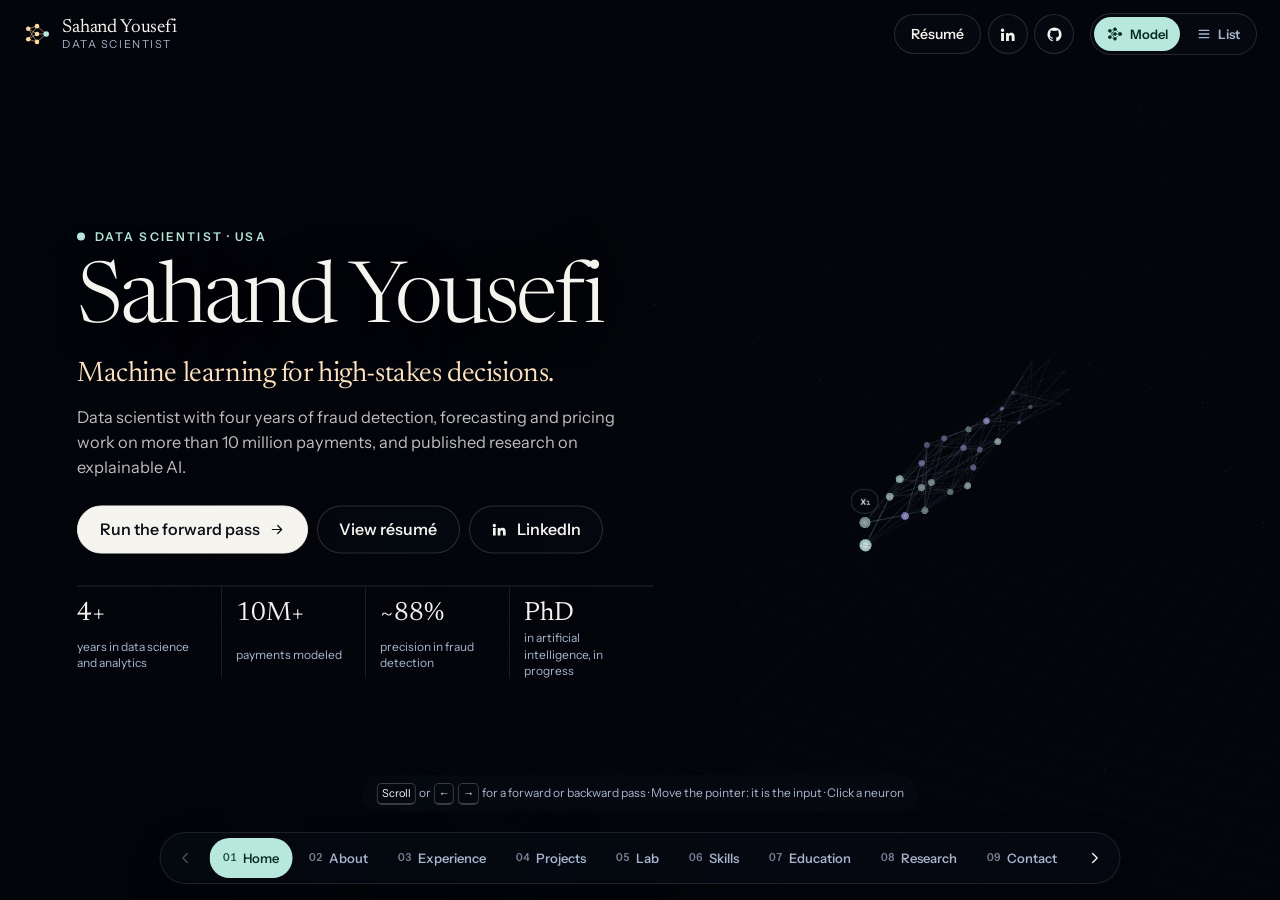
==== commit 1348d021: "Résumé: bold degrees, named header links Education rows now lead with the degree in bold. The header" ====
--- a/index.html
+++ b/index.html
@@ -1 +1 @@
-<!DOCTYPE html><html lang="en" class="VvfJia_variable _0W2tvq_variable" data-mode="list" data-stage="flat"><head><meta charSet="utf-8"/><meta name="viewport" content="width=device-width, initial-scale=1"/><link rel="preload" href="/_next/static/media/instrument_sans_latin_wdth_normal-s.p.09r36lua6-1z2.woff2" as="font" crossorigin="" type="font/woff2"/><link rel="preload" href="/_next/static/media/newsreader_latin_opsz_normal-s.p.0dc79pquxokce.woff2" as="font" crossorigin="" type="font/woff2"/><link rel="stylesheet" href="/_next/static/chunks/23n698w-kn-mo.css" data-precedence="next"/><link rel="preload" as="script" fetchPriority="low" href="/_next/static/chunks/0wfurka9errm3.js"/><script src="/_next/static/chunks/0hhb7vbvlw3bd.js" async=""></script><script src="/_next/static/chunks/39_j1bdzreq0m.js" async=""></script><script src="/_next/static/chunks/turbopack-2u1d16houkiyo.js" async=""></script><script src="/_next/static/chunks/3qfy96eoyh-ek.js" async=""></script><script src="/_next/static/chunks/330lsitupplj7.js" async=""></script><script src="/_next/static/chunks/3aheifgzwwd6_.js" async=""></script><meta name="theme-color" content="#0c1018"/><meta name="color-scheme" content="dark light"/><title>Sahand Yousefi · Data Scientist</title><meta name="description" content="Sahand Yousefi is a data scientist working on fraud and risk, forecasting, pricing and explainable machine learning. Selected projects, an interactive modeling lab, experience and résumé."/><meta name="application-name" content="Sahand Yousefi"/><link rel="author" href="https://www.linkedin.com/in/sahand-yousefi"/><meta name="author" content="Sahand Yousefi"/><meta name="keywords" content="Sahand Yousefi,Data Scientist,Machine Learning,Fraud Detection,Risk Analytics,Forecasting,Explainable AI,A/B Testing,Anti-Money Laundering"/><meta name="creator" content="Sahand Yousefi"/><meta name="robots" content="index, follow"/><link rel="canonical" href="https://sahandyousefi.github.io/"/><meta name="format-detection" content="telephone=no, address=no, email=no"/><meta property="og:title" content="Sahand Yousefi · Data Scientist"/><meta property="og:description" content="Sahand Yousefi is a data scientist working on fraud and risk, forecasting, pricing and explainable machine learning. Selected projects, an interactive modeling lab, experience and résumé."/><meta property="og:url" content="https://sahandyousefi.github.io/"/><meta property="og:site_name" content="Sahand Yousefi"/><meta property="og:locale" content="en_US"/><meta property="og:image" content="https://sahandyousefi.github.io/og.png"/><meta property="og:image:width" content="1200"/><meta property="og:image:height" content="630"/><meta property="og:image:alt" content="Sahand Yousefi, Data Scientist: machine learning for high-stakes decisions."/><meta property="og:type" content="profile"/><meta property="profile:first_name" content="Sahand"/><meta property="profile:last_name" content="Yousefi"/><meta name="twitter:card" content="summary_large_image"/><meta name="twitter:title" content="Sahand Yousefi · Data Scientist"/><meta name="twitter:description" content="Sahand Yousefi is a data scientist working on fraud and risk, forecasting, pricing and explainable machine learning. Selected projects, an interactive modeling lab, experience and résumé."/><meta name="twitter:image" content="https://sahandyousefi.github.io/og.png"/><meta name="twitter:image:alt" content="Sahand Yousefi, Data Scientist: machine learning for high-stakes decisions."/><meta name="twitter:image:width" content="1200"/><meta name="twitter:image:height" content="630"/><link rel="icon" href="/icon.svg?icon.36lf2xedia7t0.svg" sizes="any" type="image/svg+xml"/><meta name="next-size-adjust" content=""/><script>(function(){var d=document.documentElement;d.classList.add('js');var m='list';var s=null;try{s=localStorage.getItem('orbit:view');}catch(e){}var r=/[/]resume([/](index[.]html)?)?$/.test(location.pathname);if(s!=='list'&&!r){try{var c=document.createElement('canvas');var g=c.getContext('webgl2')||c.getContext('webgl');if(g){m='model';var x=g.getExtension('WEBGL_lose_context');if(x)x.loseContext();}}catch(e){}}d.dataset.mode=m;d.dataset.stage=m==='list'?'flat':'3d';})();</script><script src="/_next/static/chunks/0cz1d0mv5g_q7.js" noModule=""></script></head><body data-theme="night"><div hidden=""><!--$--><!--/$--></div><div class="orbit" data-ready="false" data-compact="false" data-stop="home"><a href="#main" class="skip-link">Skip to content</a><canvas class="orbit-canvas" aria-hidden="true"></canvas><div class="orbit-labels" aria-hidden="true"><button type="button" tabindex="-1" class="orbit-label"><span class="orbit-label-inner"><span class="orbit-label-num">01</span><span class="orbit-label-name">Home</span></span></button><button type="button" tabindex="-1" class="orbit-label"><span class="orbit-label-inner"><span class="orbit-label-num">02</span><span class="orbit-label-name">About</span></span></button><button type="button" tabindex="-1" class="orbit-label"><span class="orbit-label-inner"><span class="orbit-label-num">03</span><span class="orbit-label-name">Experience</span></span></button><button type="button" tabindex="-1" class="orbit-label"><span class="orbit-label-inner"><span class="orbit-label-num">04</span><span class="orbit-label-name">Projects</span></span></button><button type="button" tabindex="-1" class="orbit-label"><span class="orbit-label-inner"><span class="orbit-label-num">05</span><span class="orbit-label-name">Lab</span></span></button><button type="button" tabindex="-1" class="orbit-label"><span class="orbit-label-inner"><span class="orbit-label-num">06</span><span class="orbit-label-name">Skills</span></span></button><button type="button" tabindex="-1" class="orbit-label"><span class="orbit-label-inner"><span class="orbit-label-num">07</span><span class="orbit-label-name">Education</span></span></button><button type="button" tabindex="-1" class="orbit-label"><span class="orbit-label-inner"><span class="orbit-label-num">08</span><span class="orbit-label-name">Research</span></span></button><button type="button" tabindex="-1" class="orbit-label"><span class="orbit-label-inner"><span class="orbit-label-num">09</span><span class="orbit-label-name">Contact</span></span></button><div class="orbit-overlay"></div><div class="orbit-reticle"><span>You</span></div></div><header class="hud-top"><button type="button" class="hud-brand"><svg viewBox="0 0 32 32" width="28" height="28" aria-hidden="true"><g stroke="currentColor" stroke-width="1.1" opacity="0.55"><path d="M6 10 16 7M6 10 16 16M6 10 16 25M6 22 16 7M6 22 16 16M6 22 16 25M16 7 26.5 16M16 16 26.5 16M16 25 26.5 16" fill="none"></path></g><g fill="currentColor"><circle cx="6" cy="10" r="2.6"></circle><circle cx="6" cy="22" r="2.6"></circle><circle cx="16" cy="7" r="2.6"></circle><circle cx="16" cy="16" r="2.6"></circle><circle cx="16" cy="25" r="2.6"></circle></g><circle cx="26.5" cy="16" r="3.2" fill="var(--accent)"></circle></svg><span class="hud-brand-text"><span class="hud-brand-name">Sahand Yousefi</span><span class="hud-brand-role">Data Scientist</span></span><span class="sr-only">, back to the start</span></button><nav class="hud-actions" aria-label="Profile"><a href="/resume/" class="hud-btn">Résumé</a><a class="hud-icon" href="https://www.linkedin.com/in/sahand-yousefi" target="_blank" rel="noopener noreferrer" aria-label="LinkedIn profile"><svg width="17" height="17" viewBox="0 0 24 24" fill="currentColor" aria-hidden="true" focusable="false"><path d="M4.98 3.5a2.5 2.5 0 1 1 0 5 2.5 2.5 0 0 1 0-5ZM3 9.75h4V21H3V9.75Zm6.5 0h3.8v1.6h.06c.53-.95 1.83-1.95 3.76-1.95 4.02 0 4.88 2.5 4.88 5.9V21h-4v-4.9c0-1.3-.03-2.97-1.86-2.97-1.87 0-2.14 1.4-2.14 2.87V21h-4V9.75Z"></path></svg></a><a class="hud-icon" href="https://github.com/sahandyousefi" target="_blank" rel="noopener noreferrer" aria-label="GitHub profile"><svg width="17" height="17" viewBox="0 0 24 24" fill="currentColor" aria-hidden="true" focusable="false"><path d="M12 2a10 10 0 0 0-3.16 19.49c.5.09.68-.22.68-.48v-1.7c-2.78.6-3.37-1.34-3.37-1.34-.46-1.16-1.11-1.47-1.11-1.47-.91-.62.07-.6.07-.6 1 .07 1.53 1.03 1.53 1.03.9 1.52 2.34 1.08 2.91.83.09-.65.35-1.09.63-1.34-2.22-.25-4.55-1.11-4.55-4.94 0-1.09.39-1.98 1.03-2.68-.1-.25-.45-1.27.1-2.64 0 0 .84-.27 2.75 1.02a9.6 9.6 0 0 1 5 0c1.91-1.29 2.75-1.02 2.75-1.02.55 1.37.2 2.39.1 2.64.64.7 1.03 1.59 1.03 2.68 0 3.84-2.34 4.68-4.57 4.93.36.31.68.92.68 1.85v2.74c0 .27.18.58.69.48A10 10 0 0 0 12 2Z"></path></svg></a></nav><div class="view-switch" role="group" aria-label="View"><button type="button" aria-pressed="false" aria-label="Model view" class="view-btn"><svg viewBox="0 0 20 20" width="16" height="16" aria-hidden="true" fill="currentColor" stroke="currentColor"><g stroke-width="0.9" opacity="0.7"><path d="M3.5 6 10 4M3.5 6 10 10M3.5 6 10 16M3.5 14 10 4M3.5 14 10 10M3.5 14 10 16M10 4 16.5 10M10 10 16.5 10M10 16 16.5 10" fill="none"></path></g><circle cx="3.5" cy="6" r="1.7"></circle><circle cx="3.5" cy="14" r="1.7"></circle><circle cx="10" cy="4" r="1.7"></circle><circle cx="10" cy="10" r="1.7"></circle><circle cx="10" cy="16" r="1.7"></circle><circle cx="16.5" cy="10" r="1.9"></circle></svg><span class="view-label">Model</span></button><button type="button" aria-pressed="true" aria-label="List view" class="view-btn"><svg viewBox="0 0 20 20" width="16" height="16" aria-hidden="true"><path d="M4 5.5h12M4 10h12M4 14.5h12" stroke="currentColor" stroke-width="1.6" stroke-linecap="round"></path></svg><span class="view-label">List</span></button></div></header><main id="main" class="orbit-main"><section id="home" class="panel panel--home" data-visible="true" aria-labelledby="home-title"><div class="panel-scroll" data-scroll=""><div class="home"><p class="home-kicker"><span class="home-pulse" aria-hidden="true"></span>Data Scientist<!-- --> · <!-- -->USA</p><h1 id="home-title" class="home-name" tabindex="-1">Sahand Yousefi</h1><p class="home-headline">Machine learning for high-stakes decisions.</p><p class="home-summary">Data scientist with four years of fraud detection, forecasting and pricing work on more than 10 million payments, and published research on explainable AI.</p><div class="home-actions"><a href="/resume/" class="btn btn-ghost">View résumé</a><a class="btn btn-ghost" href="https://www.linkedin.com/in/sahand-yousefi" target="_blank" rel="noopener noreferrer"><svg width="16" height="16" viewBox="0 0 24 24" fill="currentColor" aria-hidden="true" focusable="false"><path d="M4.98 3.5a2.5 2.5 0 1 1 0 5 2.5 2.5 0 0 1 0-5ZM3 9.75h4V21H3V9.75Zm6.5 0h3.8v1.6h.06c.53-.95 1.83-1.95 3.76-1.95 4.02 0 4.88 2.5 4.88 5.9V21h-4v-4.9c0-1.3-.03-2.97-1.86-2.97-1.87 0-2.14 1.4-2.14 2.87V21h-4V9.75Z"></path></svg>LinkedIn</a></div><ul class="home-stats"><li><span class="home-stat-value">4+</span><span class="home-stat-label">years in data science and analytics</span></li><li><span class="home-stat-value">10M+</span><span class="home-stat-label">payments modeled</span></li><li><span class="home-stat-value">~88%</span><span class="home-stat-label">precision in fraud detection</span></li><li><span class="home-stat-value">PhD</span><span class="home-stat-label">in artificial intelligence, in progress</span></li></ul></div></div></section><section id="about" class="panel panel--about" data-visible="true" aria-labelledby="about-title"><div class="panel-head"><p class="panel-kicker"><span class="num">02</span><span aria-hidden="true">·</span>About</p></div><div class="panel-scroll" data-scroll=""><div class="stack"><h2 id="about-title" class="p-standfirst" tabindex="-1">For four years I have built the models a business acts on. At HomeWAV I build the fraud detection, revenue forecasts and pricing experiments that Finance, Risk and the CEO make decisions with.</h2><div class="p-body"><p>I trained as an industrial engineer and then in business analytics, so I treat a model as one part of a decision: who will act on it, what a wrong answer costs, and how the result will be checked. Most of my work is done with people outside the data team, which has made me careful about two things: getting the statistics right, and explaining them in terms the person deciding can verify.</p><p>Alongside that work I publish research on explainable machine learning and am pursuing a PhD in artificial intelligence. Financial services, fraud and risk are my main focus, and the same methods (forecasting, experimentation, anomaly detection and explainable models) carry over to any industry.</p></div><dl class="facts"><div><dt>Now</dt><dd>Data Scientist I at HomeWAV</dd></div><div><dt>Focus</dt><dd>Fraud and risk, forecasting, pricing, experimentation, explainable AI</dd></div><div><dt>Research</dt><dd>Explainability in fraud models, WPI FinTech Conference 2026</dd></div><div><dt>Education</dt><dd>PhD in Artificial Intelligence (in progress), University of the Cumberlands. MS Business Analytics, Clark University (GPA 3.97)</dd></div><div><dt>Location</dt><dd>USA</dd></div></dl></div></div></section><section id="experience" class="panel panel--experience" data-visible="true" aria-labelledby="experience-title"><div class="panel-head"><p class="panel-kicker"><span class="num">03</span><span aria-hidden="true">·</span>Experience</p></div><div class="panel-scroll" data-scroll=""><div class="stack"><div><h2 id="experience-title" class="p-title" tabindex="-1">Four years at HomeWAV</h2><p class="p-lede">Models that Finance, Risk, Business Development and the CEO make decisions with. Every figure here is from my CV.</p></div><div role="tablist" aria-label="Roles" class="tabs" data-noswipe=""><button type="button" role="tab" id="exp-tab-homewav-ds" aria-selected="true" aria-controls="exp-panel-homewav-ds" tabindex="0" class="tab"><span class="tab-two"><span>Data Scientist I</span><span class="tab-sub">May 2025<!-- --> – <!-- -->Present</span></span></button><button type="button" role="tab" id="exp-tab-homewav-da" aria-selected="false" aria-controls="exp-panel-homewav-da" tabindex="-1" class="tab"><span class="tab-two"><span>Data Analyst</span><span class="tab-sub">Jun 2022<!-- --> – <!-- -->May 2025</span></span></button></div><div role="tabpanel" id="exp-panel-homewav-ds" aria-labelledby="exp-tab-homewav-ds" class="stack-sm"><p class="p-muted list-only">Data Scientist I<!-- -->, <!-- -->HomeWAV<!-- --> · <!-- -->May 2025<!-- --> – <!-- -->Present</p><article id="exp-fraud" class="card"><h3 class="card-title">Fraud and anomaly detection</h3><ul class="chips chips--accent"><li class="chip">~88% precision</li><li class="chip">Detection for Finance and Risk cut from days to a few hours</li></ul><details class="more"><summary>How it was built</summary><p>A batch PySpark and Kafka pipeline on AWS over more than 10 million transactions that catches stolen-card and unusual-usage fraud by pairing Isolation Forest anomaly scores with an XGBoost classifier on temporal features.</p><p class="tools">PySpark · Kafka · AWS · Isolation Forest · XGBoost</p></details></article><article id="exp-forecasting" class="card"><h3 class="card-title">Revenue forecasting after an FCC rate change</h3><ul class="chips chips--accent"><li class="chip">88% backtest accuracy</li><li class="chip">~25% lower MAPE</li></ul><details class="more"><summary>How it was built</summary><p>When FCC rules mandated price cuts by facility size, I built XGBoost and LightGBM time-series models on lag, rolling and seasonality features to forecast video and voice usage, revenue and facility shares, and tested shifts in usage and entertainment spend with A/B and hypothesis tests.</p><p class="tools">XGBoost · LightGBM · Time-series features · A/B testing</p></details></article><article id="exp-agent" class="card"><h3 class="card-title">Generative AI agent for deal pricing</h3><ul class="chips chips--accent"><li class="chip">Deal analysis reduced from one week to hours</li><li class="chip">Prediction accuracy improved 86% against historical trends</li></ul><details class="more"><summary>How it was built</summary><p>A prompt-engineered Claude agent for Business Development that pairs look-alike usage forecasting on population, location and engineered features with web-search tool use to set revenue-share rates that work for both sides.</p><p class="tools">Anthropic Claude · LLM agents · Tool use · Forecasting</p></details></article><article id="exp-parallax" class="card"><h3 class="card-title">PARALLAX deal simulation platform</h3><ul class="chips chips--accent"><li class="chip">Deals processed up 35%</li><li class="chip">Deal and meeting time cut from days to hours</li></ul><details class="more"><summary>How it was built</summary><p>A self-serve platform for the CEO and the BD Director that combines predictive usage models on engineered drivers with Monte Carlo simulation and what-if sensitivity analysis to price bids for risk and win rate.</p><p class="tools">Monte Carlo simulation · Predictive modeling · Sensitivity analysis</p></details></article><article id="exp-propensity" class="card"><h3 class="card-title">Funding propensity</h3><ul class="chips chips--accent"><li class="chip">0.799 ROC-AUC</li></ul><details class="more"><summary>How it was built</summary><p>Classification and regression models (logistic regression, decision trees, XGBoost) that predict funding propensity and transaction value for more than 400,000 users and 4 million transactions from RFM and behavioral features, with SHAP used to drive customer prioritization and revenue forecasts.</p><p class="tools">XGBoost · Logistic regression · SHAP · RFM features</p></details></article></div><div role="tabpanel" id="exp-panel-homewav-da" aria-labelledby="exp-tab-homewav-da" hidden="" class="stack-sm"><p class="p-muted list-only">Data Analyst<!-- -->, <!-- -->HomeWAV<!-- --> · <!-- -->Jun 2022<!-- --> – <!-- -->May 2025</p><article id="exp-cannibalization" class="card"><h3 class="card-title">Music cannibalization and pricing</h3><ul class="chips chips--accent"><li class="chip">Entertainment users up 21%</li><li class="chip">Cannibalization eliminated by the subscription model</li></ul><details class="more"><summary>How it was built</summary><p>Diagnosed why revenue lagged user funding by modeling cannibalization drivers with ARIMA, cross-correlation and elasticity, and by A/B testing prices and entertainment limits. The analysis identified music as the negative driver and led to a provider switch, new revenue shares and a subscription model.</p><p class="tools">ARIMA · Cross-correlation · Elasticity · A/B testing</p></details></article><article id="exp-subscription" class="card"><h3 class="card-title">Subscription pricing optimization</h3><ul class="chips chips--accent"><li class="chip">Launch prices that sustained entertainment sales</li></ul><details class="more"><summary>How it was built</summary><p>To launch the entertainment subscription, built predictive models of entertainment sales, subscribers and customer lifetime value, ran A/B and hypothesis tests on about 7 million transactions of 12-month funding and purchase behavior, then set prices with correlation analysis and goal programming.</p><p class="tools">Predictive modeling · CLV · Hypothesis testing · Goal programming</p></details></article><article id="exp-kpi" class="card"><h3 class="card-title">KPI analytics</h3><ul class="chips chips--accent"><li class="chip">Revenue impact of product incidents quantified</li></ul><details class="more"><summary>How it was built</summary><p>Executive KPI dashboards in Power BI, Tableau and Amazon QuickSight, and quantified revenue impact of product incidents.</p><p class="tools">Power BI · Tableau · Amazon QuickSight</p></details></article></div></div></div></section><section id="projects" class="panel panel--projects panel--wide" data-visible="true" aria-labelledby="projects-title"><div class="panel-head"><p class="panel-kicker"><span class="num">04</span><span aria-hidden="true">·</span>Selected work</p></div><div class="panel-scroll" data-scroll=""><div class="stack"><div class="split-head"><h2 id="projects-title" class="p-title" tabindex="-1">Selected work</h2><p class="p-lede">Four projects from my GitHub, chosen from <!-- -->24<!-- --> public repositories. Each says what was built, what the repository reports and what is not finished.</p></div><div role="tablist" aria-label="Projects" class="tabs" data-noswipe=""><button type="button" role="tab" id="proj-tab-aml-alert-intelligence" aria-selected="true" aria-controls="proj-panel-aml-alert-intelligence" tabindex="0" class="tab">AML Alert Intelligence</button><button type="button" role="tab" id="proj-tab-temporal-xai" aria-selected="false" aria-controls="proj-panel-temporal-xai" tabindex="-1" class="tab">Temporal consistency of fraud-model explanations</button><button type="button" role="tab" id="proj-tab-finsignal" aria-selected="false" aria-controls="proj-panel-finsignal" tabindex="-1" class="tab">FinSignal</button><button type="button" role="tab" id="proj-tab-fraud-screening" aria-selected="false" aria-controls="proj-panel-fraud-screening" tabindex="-1" class="tab">Fraud screening with threshold tuning and SHAP</button><button type="button" role="tab" id="proj-tab-more" aria-selected="false" aria-controls="proj-panel-more" tabindex="-1" class="tab">More on GitHub</button></div><div role="tabpanel" id="proj-panel-aml-alert-intelligence" aria-labelledby="proj-tab-aml-alert-intelligence"><div id="project-aml-alert-intelligence"><div class="project"><figure class="project-figure"><div class="project-figure-box is-in"><div class="flex flex-col gap-9"><div><div class="hidden sm:block"><svg viewBox="0 0 1090 90" class="block h-auto w-full" role="img" aria-label="981 dots, one highlighted"><defs><pattern id="dots-109" width="10" height="10" patternUnits="userSpaceOnUse"><circle cx="5" cy="5" r="2.1" fill="var(--muted)" opacity="0.75"></circle></pattern></defs><rect width="1090" height="90" fill="url(#dots-109)"></rect><g transform="translate(715 35)"><circle r="4.6" fill="var(--bg)"></circle><circle r="3.4" fill="var(--flag)"></circle><circle r="8.5" fill="none" stroke="var(--flag)" stroke-width="1.25" class="pop" style="--draw-delay:500ms"></circle></g></svg></div><div class="sm:hidden"><svg viewBox="0 0 330 300" class="block h-auto w-full" role="img" aria-label="981 dots, one highlighted"><defs><pattern id="dots-33" width="10" height="10" patternUnits="userSpaceOnUse"><circle cx="5" cy="5" r="2.1" fill="var(--muted)" opacity="0.75"></circle></pattern></defs><rect width="330" height="290" fill="url(#dots-33)"></rect><rect y="290" width="240" height="10" fill="url(#dots-33)"></rect><g transform="translate(215 115)"><circle r="4.6" fill="var(--bg)"></circle><circle r="3.4" fill="var(--flag)"></circle><circle r="8.5" fill="none" stroke="var(--flag)" stroke-width="1.25" class="pop" style="--draw-delay:500ms"></circle></g></svg></div><p class="data mt-3 flex justify-between gap-4 text-muted"><span>981 transactions</span><span class="text-flag">1 laundering</span></p></div><div><div class="flex h-3 gap-[2px]"><div class="h-full rounded-[2px] bg-fg" style="width:63.97598036368147%;opacity:0.9"></div><div class="h-full rounded-[2px] bg-fg" style="width:19.012572009188034%;opacity:0.55"></div><div class="h-full rounded-[2px] bg-fg" style="width:17.01144762713049%;opacity:0.28"></div></div><div class="data mt-2 flex gap-[2px]"><p style="width:63.97598036368147%" class="min-w-0"><span class="block text-fg">Train</span><span class="num block text-muted">3,248,921</span><span class="hidden text-muted sm:block">Sept 1–6</span></p><p style="width:19.012572009188034%" class="min-w-0"><span class="block text-fg">Validation</span><span class="num block text-muted">965,524</span><span class="hidden text-muted sm:block">Sept 7–8</span></p><p style="width:17.01144762713049%" class="min-w-0"><span class="block text-fg">Test</span><span class="num block text-muted">863,900</span><span class="hidden text-muted sm:block">Sept 9–18</span></p></div></div><ol class="grid grid-cols-2 gap-x-4 gap-y-4 sm:grid-cols-4 lg:grid-cols-7"><li class="data relative border-t border-line pt-3"><span aria-hidden="true" class="absolute -top-[5px] left-0 h-[9px] w-[9px] rounded-full border border-accent bg-accent"></span><span class="num text-muted">1</span><span class="mt-0.5 block text-fg">Data pipeline and exploration</span><span class="text-accent">Done</span></li><li class="data relative border-t border-line pt-3"><span aria-hidden="true" class="absolute -top-[5px] left-0 h-[9px] w-[9px] rounded-full border border-accent bg-accent"></span><span class="num text-muted">2</span><span class="mt-0.5 block text-fg">Feature table (46 features)</span><span class="text-accent">Done</span></li><li class="data relative border-t border-line pt-3"><span aria-hidden="true" class="absolute -top-[5px] left-0 h-[9px] w-[9px] rounded-full border border-accent bg-bg"></span><span class="num text-muted">3</span><span class="mt-0.5 block text-fg">XGBoost baseline</span><span class="text-accent">Next</span></li><li class="data relative border-t border-line pt-3"><span aria-hidden="true" class="absolute -top-[5px] left-0 h-[9px] w-[9px] rounded-full border border-muted bg-bg"></span><span class="num text-muted">4</span><span class="mt-0.5 block text-fg">Graph neural networks</span><span class="text-muted">Planned</span></li><li class="data relative border-t border-line pt-3"><span aria-hidden="true" class="absolute -top-[5px] left-0 h-[9px] w-[9px] rounded-full border border-muted bg-bg"></span><span class="num text-muted">5</span><span class="mt-0.5 block text-fg">Alert explanations</span><span class="text-muted">Planned</span></li><li class="data relative border-t border-line pt-3"><span aria-hidden="true" class="absolute -top-[5px] left-0 h-[9px] w-[9px] rounded-full border border-muted bg-bg"></span><span class="num text-muted">6</span><span class="mt-0.5 block text-fg">Investigator triage (MILP)</span><span class="text-muted">Planned</span></li><li class="data relative border-t border-line pt-3"><span aria-hidden="true" class="absolute -top-[5px] left-0 h-[9px] w-[9px] rounded-full border border-muted bg-bg"></span><span class="num text-muted">7</span><span class="mt-0.5 block text-fg">Drafted SAR narratives</span><span class="text-muted">Planned</span></li></ol></div></div><figcaption>Top: one in 981 transactions in the IBM AMLworld HI-Small data is laundering. Middle: the chronological train, validation and test split. Bottom: build status by phase, from the repository.</figcaption></figure><div class="project-grid"><div class="stack-sm"><p class="p-eyebrow">Financial crime</p><h3 class="project-title">AML Alert Intelligence</h3><p class="p-lede">An end-to-end anti-money-laundering decision system that detects suspicious transfers, explains every alert, assigns investigators under capacity limits and drafts the Suspicious Activity Report, built to find more laundering with the same compliance team.</p><p class="status"><span aria-hidden="true" class="status-dot"></span>In progress: data pipeline and 46-feature table built, XGBoost baseline next</p></div><div class="stack-sm"><dl class="project-facts"><div><dd class="num">5,078,345</dd><dt>transactions processed with PySpark</dt></div><div><dd class="num">1 in 981</dd><dt>is laundering (0.10%)</dt></div><div><dd class="num">46</dd><dt>point-in-time features, leakage-tested</dt></div><div><dd class="num">39</dd><dt>unit tests (pytest)</dt></div></dl><p class="tools">Python · PySpark · Parquet · pytest · XGBoost (next) · PyTorch Geometric (planned) · SHAP and GNNExplainer (planned) · Mixed-integer programming (planned) · Open-source LLM (planned)</p><p class="project-links"><a href="https://github.com/sahandyousefi/aml-alert-intelligence" target="_blank" rel="noopener noreferrer" class="btn btn-ghost btn-sm"><svg width="16" height="16" viewBox="0 0 24 24" fill="currentColor" aria-hidden="true" focusable="false"><path d="M12 2a10 10 0 0 0-3.16 19.49c.5.09.68-.22.68-.48v-1.7c-2.78.6-3.37-1.34-3.37-1.34-.46-1.16-1.11-1.47-1.11-1.47-.91-.62.07-.6.07-.6 1 .07 1.53 1.03 1.53 1.03.9 1.52 2.34 1.08 2.91.83.09-.65.35-1.09.63-1.34-2.22-.25-4.55-1.11-4.55-4.94 0-1.09.39-1.98 1.03-2.68-.1-.25-.45-1.27.1-2.64 0 0 .84-.27 2.75 1.02a9.6 9.6 0 0 1 5 0c1.91-1.29 2.75-1.02 2.75-1.02.55 1.37.2 2.39.1 2.64.64.7 1.03 1.59 1.03 2.68 0 3.84-2.34 4.68-4.57 4.93.36.31.68.92.68 1.85v2.74c0 .27.18.58.69.48A10 10 0 0 0 12 2Z"></path></svg>Repository<svg width="13" height="13" viewBox="0 0 24 24" fill="none" aria-hidden="true" focusable="false" class="nudge" stroke="currentColor" stroke-width="1.75" stroke-linecap="round" stroke-linejoin="round"><path d="M7 17 17 7M9 7h8v8"></path></svg></a><span class="p-muted">Updated <!-- -->November 2026</span></p></div></div><details class="more case"><summary>Read the case study</summary><div class="case-parts"><section class="case-part"><h4>The challenge</h4><div class="p-body"><p>Banks raise far more anti-money-laundering alerts than investigators can review, and the large majority are false positives. Investigator hours go to noise while real laundering goes unreported.</p><p>A better risk score is only part of the answer. A compliance team also has to decide which alerts to work today, who should work them, and how to document each one for a Suspicious Activity Report (SAR), with an investigator accountable for every filing.</p></div></section><section class="case-part"><h4>The solution</h4><div class="p-body"><p>I designed alert handling as one decision system in four stages, and fixed the success metrics for each stage before training any model.</p><p><strong>Detect.</strong> <!-- -->Graph neural networks (GraphSAGE, GAT and a temporal variant) that learn from how money moves between accounts, benchmarked against an XGBoost baseline on engineered features. Measured by PR-AUC, minority-class F1 and recall at the daily alert budget.</p><p><strong>Explain.</strong> <!-- -->GNNExplainer and Captum for the graph models and SHAP for XGBoost, so every alert arrives with its evidence subgraph and key drivers, judged on fidelity and sparsity.</p><p><strong>Prioritize.</strong> <!-- -->A mixed-integer program that assigns alerts to investigators to maximize expected illicit dollars caught under capacity, skill and SLA constraints, compared with greedy top-k and a fixed threshold under the same constraints.</p><p><strong>Report.</strong> <!-- -->A small open-source language model that drafts SAR narratives from structured evidence. Fact precision is a hard gate: no number or entity in a draft that cannot be traced to the data.</p></div></section><section class="case-part"><h4>Technical implementation</h4><div class="p-body"><p><strong>Data pipeline at scale.</strong> <!-- -->The raw CSV of 5.1 million transfers is parsed once in PySpark with an explicit schema and strict parsing, checked for row count and missing values, and stored as Parquet (127 MB instead of 476 MB). One YAML config sets paths, seed, split dates and Spark settings.</p><p><strong>Evaluation that cannot leak.</strong> <!-- -->The split is chronological on whole calendar days: 3,248,921 transactions for training, 965,524 for validation and 863,900 for test. Because 147 of the 370 labeled laundering attempts cross a split boundary, no feature may memorize an account, and recall is also reported for attempts that start in the test period.</p><p><strong>Point-in-time features.</strong> <!-- -->46 features live in one registry, in three families: the transfer, both parties&#x27; account attributes, and each account&#x27;s recent behavior. Behavior comes from a two-sided ledger built with Spark window functions: transfers and dollars in and out over 1, 24 and 72 hours, new counterparties, money flowing back between a pair (a sign of a cycle), and the share of a payment covered by what the sender received the day before. Every window closes one minute before the transfer. Amounts in 15 currencies are converted to US dollars with exchange rates recovered from the simulator&#x27;s own cross-currency transfers on training days.</p><p><strong>Exclusions on the record.</strong> <!-- -->The registry also lists what was left out and why: calendar dates (a hidden clock pointing at the end of the simulation), account and bank IDs (memorization), lifetime totals, an account&#x27;s past laundering (label leakage) and round-amount flags (no signal). The feature dictionary is generated from the code, so the documentation cannot drift from it.</p><p><strong>Tested like production code.</strong> <!-- -->39 pytest unit tests on a shared Spark fixture include a check that future transfers cannot change past features and a check that the feature dictionary matches the code. The full feature table takes about 20 minutes to build on free Colab, so it is built once, saved, and refused at read time if it no longer matches the registry.</p></div></section><section class="case-part"><h4>Results</h4><div class="p-body"><p>Model results are not in yet: the XGBoost baseline is the next phase, and the repository reports nothing it has not measured. The data work has already changed how the models will be built and judged.</p><p><strong>Found a simulation artifact.</strong> <!-- -->Normal traffic stops on September 10. The last eight days hold 1,108 transactions, 655 of them laundering, every one from an attempt still running when the simulation ended. They stay in the data, calendar dates are never used as features, and every test metric is reported with and without them.</p><p><strong>Fixed an identity problem in the source data.</strong> <!-- -->58 banks appear under two written IDs (such as 010 and 0010), which would have made 77 same-bank transfers look cross-bank and left no account matching the accounts file; 8 account numbers are also shared by two banks. Keying accounts on a normalized bank ID plus account number matches all 515,088 accounts.</p><p><strong>Measured where the signal is.</strong> <!-- -->On the training days, ACH carries 83% of all laundering at 7.4 times the average rate, yet only about 1 in 173 ACH transfers is laundering, so payment format alone cannot separate cases. Among US dollar transfers, the median laundering amount is $4,833 against $971 for normal ones, and round amounts carry no signal.</p></div></section><section class="case-part"><h4>Why it matters</h4><div class="p-body"><p><strong>Judged by the decision, not the metric.</strong> <!-- -->The system will be scored on illicit dollars caught within a fixed investigator budget and on SLA violations, the numbers a compliance lead answers for, rather than on accuracy over a 0.10% positive class.</p><p><strong>Rigor before modeling.</strong> <!-- -->Chronological splits, leakage rules enforced in code and tests, and a known data artifact isolated in every metric. The mistakes that make a model look good offline and fail in production are designed out before the first fit.</p><p><strong>End-to-end range.</strong> <!-- -->One design spans data engineering (PySpark, Parquet), machine learning (XGBoost and graph neural networks), operations research (mixed-integer programming), explainable AI and generative AI, taking a problem from raw data to the decision a person makes.</p><p><strong>Built for regulated use.</strong> <!-- -->By design, investigators make every filing decision, every alert carries an explanation, every drafted narrative is checked against the evidence, and a model card will document limitations and intended use.</p><p><strong>Useful beyond AML.</strong> <!-- -->Predict, explain, then optimize a constrained team&#x27;s workload: the same pattern runs fraud operations, credit review, insurance claims and trust-and-safety queues.</p></div></section></div></details></div></div></div><div role="tabpanel" id="proj-panel-temporal-xai" aria-labelledby="proj-tab-temporal-xai" hidden=""><div id="project-temporal-xai"><div class="project"><figure class="project-figure"><div class="project-figure-box is-in"><div><p class="data flex items-center gap-3 text-muted"><span>Test period, in time order</span><span aria-hidden="true" class="h-px flex-1 bg-line"></span><span aria-hidden="true">later</span></p><div class="mt-4 grid grid-cols-5 gap-2 sm:gap-4"><div class="border border-line p-2 sm:p-3"><p class="data text-muted"><span class="hidden sm:inline">Window </span><span class="sm:hidden">W</span>1</p><div class="mt-2 flex flex-col gap-[5px]"><span aria-hidden="true" class="block h-[6px]"><span class="grow-x block h-full bg-accent" style="width:92%;--draw-delay:0ms"></span></span><span aria-hidden="true" class="block h-[6px]"><span class="grow-x block h-full bg-fg opacity-55" style="width:70%;--draw-delay:40ms"></span></span><span aria-hidden="true" class="block h-[6px]"><span class="grow-x block h-full bg-fg opacity-55" style="width:52%;--draw-delay:80ms"></span></span><span aria-hidden="true" class="block h-[6px]"><span class="grow-x block h-full bg-fg opacity-55" style="width:33%;--draw-delay:120ms"></span></span><span aria-hidden="true" class="block h-[6px]"><span class="grow-x block h-full bg-fg opacity-55" style="width:16%;--draw-delay:160ms"></span></span></div></div><div class="border border-line p-2 sm:p-3"><p class="data text-muted"><span class="hidden sm:inline">Window </span><span class="sm:hidden">W</span>2</p><div class="mt-2 flex flex-col gap-[5px]"><span aria-hidden="true" class="block h-[6px]"><span class="grow-x block h-full bg-accent" style="width:88%;--draw-delay:140ms"></span></span><span aria-hidden="true" class="block h-[6px]"><span class="grow-x block h-full bg-fg opacity-55" style="width:74%;--draw-delay:180ms"></span></span><span aria-hidden="true" class="block h-[6px]"><span class="grow-x block h-full bg-fg opacity-55" style="width:48%;--draw-delay:220ms"></span></span><span aria-hidden="true" class="block h-[6px]"><span class="grow-x block h-full bg-fg opacity-55" style="width:36%;--draw-delay:260ms"></span></span><span aria-hidden="true" class="block h-[6px]"><span class="grow-x block h-full bg-fg opacity-55" style="width:14.000000000000002%;--draw-delay:300ms"></span></span></div></div><div class="border border-line p-2 sm:p-3"><p class="data text-muted"><span class="hidden sm:inline">Window </span><span class="sm:hidden">W</span>3</p><div class="mt-2 flex flex-col gap-[5px]"><span aria-hidden="true" class="block h-[6px]"><span class="grow-x block h-full bg-accent" style="width:95%;--draw-delay:280ms"></span></span><span aria-hidden="true" class="block h-[6px]"><span class="grow-x block h-full bg-fg opacity-55" style="width:66%;--draw-delay:320ms"></span></span><span aria-hidden="true" class="block h-[6px]"><span class="grow-x block h-full bg-fg opacity-55" style="width:50%;--draw-delay:360ms"></span></span><span aria-hidden="true" class="block h-[6px]"><span class="grow-x block h-full bg-fg opacity-55" style="width:30%;--draw-delay:400ms"></span></span><span aria-hidden="true" class="block h-[6px]"><span class="grow-x block h-full bg-fg opacity-55" style="width:20%;--draw-delay:440ms"></span></span></div></div><div class="border border-line p-2 sm:p-3"><p class="data text-muted"><span class="hidden sm:inline">Window </span><span class="sm:hidden">W</span>4</p><div class="mt-2 flex flex-col gap-[5px]"><span aria-hidden="true" class="block h-[6px]"><span class="grow-x block h-full bg-accent" style="width:90%;--draw-delay:420ms"></span></span><span aria-hidden="true" class="block h-[6px]"><span class="grow-x block h-full bg-fg opacity-55" style="width:72%;--draw-delay:460ms"></span></span><span aria-hidden="true" class="block h-[6px]"><span class="grow-x block h-full bg-fg opacity-55" style="width:46%;--draw-delay:500ms"></span></span><span aria-hidden="true" class="block h-[6px]"><span class="grow-x block h-full bg-fg opacity-55" style="width:38%;--draw-delay:540ms"></span></span><span aria-hidden="true" class="block h-[6px]"><span class="grow-x block h-full bg-fg opacity-55" style="width:15%;--draw-delay:580ms"></span></span></div></div><div class="border border-line p-2 sm:p-3"><p class="data text-muted"><span class="hidden sm:inline">Window </span><span class="sm:hidden">W</span>5</p><div class="mt-2 flex flex-col gap-[5px]"><span aria-hidden="true" class="block h-[6px]"><span class="grow-x block h-full bg-accent" style="width:86%;--draw-delay:560ms"></span></span><span aria-hidden="true" class="block h-[6px]"><span class="grow-x block h-full bg-fg opacity-55" style="width:70%;--draw-delay:600ms"></span></span><span aria-hidden="true" class="block h-[6px]"><span class="grow-x block h-full bg-fg opacity-55" style="width:55.00000000000001%;--draw-delay:640ms"></span></span><span aria-hidden="true" class="block h-[6px]"><span class="grow-x block h-full bg-fg opacity-55" style="width:30%;--draw-delay:680ms"></span></span><span aria-hidden="true" class="block h-[6px]"><span class="grow-x block h-full bg-fg opacity-55" style="width:18%;--draw-delay:720ms"></span></span></div></div></div><div class="grid grid-cols-10" aria-hidden="true"><div style="grid-column:2 / span 2;grid-row:1" class="mt-2 h-5 rounded-b-[10px] border-x border-b border-accent"></div><div style="grid-column:4 / span 2;grid-row:1" class="mt-2 h-5 rounded-b-[10px] border-x border-b border-accent"></div><div style="grid-column:6 / span 2;grid-row:1" class="mt-2 h-5 rounded-b-[10px] border-x border-b border-accent"></div><div style="grid-column:8 / span 2;grid-row:1" class="mt-2 h-5 rounded-b-[10px] border-x border-b border-accent"></div><p style="grid-column:2 / span 2;grid-row:2" class="data mt-1 text-center text-accent">ρ<sub>1</sub></p><p style="grid-column:4 / span 2;grid-row:2" class="data mt-1 text-center text-accent">ρ<sub>2</sub></p><p style="grid-column:6 / span 2;grid-row:2" class="data mt-1 text-center text-accent">ρ<sub>3</sub></p><p style="grid-column:8 / span 2;grid-row:2" class="data mt-1 text-center text-accent">ρ<sub>4</sub></p></div><div class="mt-6 grid gap-x-8 gap-y-3 border-t border-line pt-4 sm:grid-cols-2"><p class="font-serif text-[1.375rem] leading-tight">TCM = mean(ρ<sub>1</sub> … ρ<sub>W−1</sub>)</p><p class="data text-muted">Each bar is one feature&#x27;s mean |SHAP| in that window. ρ is the Spearman rank correlation between the importance vectors of consecutive windows.</p></div></div></div><figcaption>How the Temporal Consistency Metric is computed. Bar lengths are schematic; the method is the one implemented in XAI_Modeling.py.</figcaption></figure><div class="project-grid"><div class="stack-sm"><p class="p-eyebrow">Explainable AI</p><h3 class="project-title">Temporal consistency of fraud-model explanations</h3><p class="p-lede">Research code behind my WPI FinTech Conference 2026 paper: a metric for whether a fraud model&#x27;s SHAP explanations stay stable over time, compared across XGBoost, LSTM and Transformer models.</p><p class="status"><span aria-hidden="true" class="status-dot"></span>Published research: WPI FinTech Conference, October 2026</p></div><div class="stack-sm"><dl class="project-facts"><div><dd class="num">3</dd><dt>model families compared</dt></div><div><dd class="num">&gt; 0.98</dd><dt>TCM for every model, 3 to 15 windows</dt></div><div><dd class="num">15</dd><dt>features, 9 of them engineered</dt></div></dl><p class="tools">Python · PyTorch · XGBoost · SHAP · SciPy · scikit-learn</p><p class="project-links"><a href="https://github.com/sahandyousefi/credit-fraud-detection" target="_blank" rel="noopener noreferrer" class="btn btn-ghost btn-sm"><svg width="16" height="16" viewBox="0 0 24 24" fill="currentColor" aria-hidden="true" focusable="false"><path d="M12 2a10 10 0 0 0-3.16 19.49c.5.09.68-.22.68-.48v-1.7c-2.78.6-3.37-1.34-3.37-1.34-.46-1.16-1.11-1.47-1.11-1.47-.91-.62.07-.6.07-.6 1 .07 1.53 1.03 1.53 1.03.9 1.52 2.34 1.08 2.91.83.09-.65.35-1.09.63-1.34-2.22-.25-4.55-1.11-4.55-4.94 0-1.09.39-1.98 1.03-2.68-.1-.25-.45-1.27.1-2.64 0 0 .84-.27 2.75 1.02a9.6 9.6 0 0 1 5 0c1.91-1.29 2.75-1.02 2.75-1.02.55 1.37.2 2.39.1 2.64.64.7 1.03 1.59 1.03 2.68 0 3.84-2.34 4.68-4.57 4.93.36.31.68.92.68 1.85v2.74c0 .27.18.58.69.48A10 10 0 0 0 12 2Z"></path></svg>Repository<svg width="13" height="13" viewBox="0 0 24 24" fill="none" aria-hidden="true" focusable="false" class="nudge" stroke="currentColor" stroke-width="1.75" stroke-linecap="round" stroke-linejoin="round"><path d="M7 17 17 7M9 7h8v8"></path></svg></a><span class="p-muted">Updated <!-- -->May 2026</span></p></div></div><details class="more case"><summary>Read the case study</summary><div class="case-parts"><section class="case-part"><h4>The challenge</h4><div class="p-body"><p>A risk team that acts on model explanations needs them to be stable. If the features that drive a fraud model&#x27;s decisions reorder themselves from one week to the next, the explanation is hard to defend to an analyst, an auditor or a regulator, even when accuracy holds.</p><p>Explanation quality is usually assessed on a single snapshot of data. That says nothing about stability over time, which is the property a production fraud model is actually judged on.</p></div></section><section class="case-part"><h4>The solution</h4><div class="p-body"><p>The Temporal Consistency Metric (TCM) measures that stability directly. The test period is cut into W consecutive windows. For each window, SHAP values are computed and averaged in absolute value per feature, giving one importance vector per window. TCM is the mean Spearman rank correlation between the importance vectors of consecutive windows. A score of 1 means the ranking of features does not change over time.</p><p>Because it only needs attributions, the same metric applies to any model family, which makes tree models and sequence models directly comparable.</p></div></section><section class="case-part"><h4>Technical implementation</h4><div class="p-body"><p>Three models are trained on a time-ordered sample of a public mobile-money transaction dataset with 15 features, nine of them engineered (balance changes, amount-to-balance ratio, emptied-origin and new-destination flags, transaction type risk, hour and day): XGBoost with class weighting, a two-layer LSTM and a Transformer encoder in PyTorch, both trained with a class-weighted loss.</p><p>Attributions come from SHAP&#x27;s TreeExplainer for XGBoost and KernelExplainer for the neural models. The train and test split preserves time order.</p></div></section><section class="case-part"><h4>Results</h4><div class="p-body"><p>The sensitivity figure in the repository shows TCM above 0.98 for all three model families as the number of windows varies from 3 to 15, with scores declining slightly as windows get shorter.</p><p>The paper was published at the WPI FinTech Conference in October 2026.</p></div></section><section class="case-part"><h4>Why it matters</h4><div class="p-body"><p>It is original research on a question financial institutions care about: whether an explanation can be relied on over time, in addition to whether the model is accurate.</p><p>It connects to my production work, where SHAP explanations drive customer prioritization and revenue forecasts.</p></div></section></div></details></div></div></div><div role="tabpanel" id="proj-panel-finsignal" aria-labelledby="proj-tab-finsignal" hidden=""><div id="project-finsignal"><div class="project"><figure class="project-figure"><div class="project-figure-box is-in"><div class="mx-auto max-w-[34rem]"><div class="grid grid-cols-2 gap-3 sm:gap-5"><div class="flex flex-col"><p class="data mb-2 text-muted">News</p><div class="data flex min-h-11 items-center justify-center border px-3 py-2 text-center border-line text-fg">Headlines</div><div aria-hidden="true" class="mx-auto h-4 w-px bg-line"></div><div class="data flex min-h-11 items-center justify-center border px-3 py-2 text-center border-accent text-fg">FinBERT, fine-tuned</div><div aria-hidden="true" class="mx-auto h-4 w-px bg-line"></div><div class="data flex min-h-11 items-center justify-center border px-3 py-2 text-center border-line text-fg">Signed sentiment score</div></div><div class="flex flex-col"><p class="data mb-2 text-muted">Market</p><div class="data flex min-h-11 items-center justify-center border px-3 py-2 text-center border-line text-fg">Daily prices</div><div aria-hidden="true" class="mx-auto h-4 w-px bg-line"></div><div class="data flex min-h-11 items-center justify-center border px-3 py-2 text-center border-line text-fg">Returns, rolling volatility, momentum</div><div aria-hidden="true" class="mx-auto w-px flex-1 bg-line"></div></div></div><div aria-hidden="true" class="relative h-5 [--c:calc((100%-0.75rem)/4)] sm:[--c:calc((100%-1.25rem)/4)]"><span class="absolute top-0 h-1/2 w-px bg-line" style="left:var(--c)"></span><span class="absolute top-0 h-1/2 w-px bg-line" style="right:var(--c)"></span><span class="absolute top-1/2 h-px bg-line" style="left:var(--c);right:var(--c)"></span><span class="absolute left-1/2 top-1/2 h-1/2 w-px bg-line"></span></div><div class="mx-auto flex max-w-[20rem] flex-col"><div class="data flex min-h-11 items-center justify-center border px-3 py-2 text-center border-line text-fg">Daily feature table, 10-day windows</div><div aria-hidden="true" class="mx-auto h-4 w-px bg-line"></div><div class="data flex min-h-11 items-center justify-center border px-3 py-2 text-center border-accent text-fg">Two-layer LSTM: P(up next day)</div><div aria-hidden="true" class="mx-auto h-4 w-px bg-line"></div><div class="data flex min-h-11 items-center justify-center border px-3 py-2 text-center border-line text-fg">Threshold: long or flat</div><div aria-hidden="true" class="mx-auto h-4 w-px bg-line"></div><div class="data flex min-h-11 items-center justify-center border px-3 py-2 text-center border-line text-fg">Backtest net of costs vs. buy-and-hold</div></div></div></div><figcaption>The pipeline as implemented in the repository: two independently trained models and a backtest that charges costs on every position change.</figcaption></figure><div class="project-grid"><div class="stack-sm"><p class="p-eyebrow">Quantitative finance</p><h3 class="project-title">FinSignal</h3><p class="p-lede">A two-stage deep learning pipeline that turns financial news sentiment into a next-day directional signal and judges it with a transaction-cost-aware backtest.</p><p class="status"><span aria-hidden="true" class="status-dot"></span>Pipeline and tests published; no performance figures claimed</p></div><div class="stack-sm"><dl class="project-facts"><div><dd class="num">2</dd><dt>models: fine-tuned FinBERT, then an LSTM</dt></div><div><dd class="num">10 days</dd><dt>sliding window fed to the LSTM</dt></div><div><dd class="num">Net of costs</dd><dt>evaluation against buy-and-hold</dt></div></dl><p class="tools">Python · PyTorch · Hugging Face Transformers · FinBERT · pandas · pytest</p><p class="project-links"><a href="https://github.com/sahandyousefi/Hybrid-Transformer-LSTM-Pipeline-for-News-Driven-Trading-Signals." target="_blank" rel="noopener noreferrer" class="btn btn-ghost btn-sm"><svg width="16" height="16" viewBox="0 0 24 24" fill="currentColor" aria-hidden="true" focusable="false"><path d="M12 2a10 10 0 0 0-3.16 19.49c.5.09.68-.22.68-.48v-1.7c-2.78.6-3.37-1.34-3.37-1.34-.46-1.16-1.11-1.47-1.11-1.47-.91-.62.07-.6.07-.6 1 .07 1.53 1.03 1.53 1.03.9 1.52 2.34 1.08 2.91.83.09-.65.35-1.09.63-1.34-2.22-.25-4.55-1.11-4.55-4.94 0-1.09.39-1.98 1.03-2.68-.1-.25-.45-1.27.1-2.64 0 0 .84-.27 2.75 1.02a9.6 9.6 0 0 1 5 0c1.91-1.29 2.75-1.02 2.75-1.02.55 1.37.2 2.39.1 2.64.64.7 1.03 1.59 1.03 2.68 0 3.84-2.34 4.68-4.57 4.93.36.31.68.92.68 1.85v2.74c0 .27.18.58.69.48A10 10 0 0 0 12 2Z"></path></svg>Repository<svg width="13" height="13" viewBox="0 0 24 24" fill="none" aria-hidden="true" focusable="false" class="nudge" stroke="currentColor" stroke-width="1.75" stroke-linecap="round" stroke-linejoin="round"><path d="M7 17 17 7M9 7h8v8"></path></svg></a><span class="p-muted">Updated <!-- -->June 2026</span></p></div></div><details class="more case"><summary>Read the case study</summary><div class="case-parts"><section class="case-part"><h4>The challenge</h4><div class="p-body"><p>Most sentiment work stops at the classification metric. In trading, a model can label headlines well and still produce a strategy that loses money once costs and turnover are counted.</p></div></section><section class="case-part"><h4>The solution</h4><div class="p-body"><p>FinSignal carries the analysis through to the number an investment team would care about: risk-adjusted return against a passive benchmark. A FinBERT model fine-tuned on the Financial PhraseBank produces a signed sentiment score per headline. Scores are aggregated by day, joined with price features (returns, rolling volatility, momentum) and fed in 10-day windows to a two-layer LSTM that predicts whether the next trading day closes up. The probabilities drive a long-or-flat strategy.</p></div></section><section class="case-part"><h4>Technical implementation</h4><div class="p-body"><p>The code is a small package with one module per stage (data, sentiment, signal model, backtest), dataclass configuration and command-line scripts for each step. The two models are trained independently so the sentiment encoder can be reused across tickers.</p><p>Leakage is handled explicitly: the scaler is fit on the training window only and the hold-out is strictly chronological. The backtest charges transaction costs whenever the position changes and reports total return, annualized Sharpe ratio, maximum drawdown and hit rate for the strategy and the benchmark. Unit tests cover text cleaning, daily aggregation, feature construction, windowing and the backtest accounting.</p></div></section><section class="case-part"><h4>Results</h4><div class="p-body"><p>The repository publishes the pipeline and its tests, and reports no headline return. I do not claim one here. The README describes it as a research artifact and lists what real deployment would need: survivorship-bias-free data, slippage modeling, position sizing and testing across market regimes.</p></div></section><section class="case-part"><h4>Why it matters</h4><div class="p-body"><p>It shows the habit I bring to applied work: evaluate a model on the decision it feeds, with costs included, and state the limits of the result.</p><p>The code structure (typed configuration, separated stages, tests on the accounting) is what I aim for when a notebook has to become something others can run.</p></div></section></div></details></div></div></div><div role="tabpanel" id="proj-panel-fraud-screening" aria-labelledby="proj-tab-fraud-screening" hidden=""><div id="project-fraud-screening"><div class="project"><figure class="project-figure"><div class="project-figure-box is-in"><div class="flex flex-col gap-9"><div><div class="flex items-baseline justify-between gap-4"><p class="data text-muted">Of 1,643 fraudulent transactions</p><p class="data text-right text-muted"><span class="num font-serif text-[1.75rem] leading-none text-fg">86%</span> <!-- -->recall</p></div><div class="mt-2 flex h-7 gap-[2px]"><div class="h-full rounded-[3px] bg-data-b" style="width:85.63603164942178%"></div><div class="h-full rounded-[3px] border border-data-b bg-[repeating-linear-gradient(135deg,var(--data-b)_0_1.5px,transparent_1.5px_6px)]" style="width:14.36396835057821%"></div></div><div class="data mt-2 flex gap-[2px]"><p class="min-w-0 "><span class="num text-fg">1,407</span> <span class="text-muted">caught</span></p><p class="min-w-0 ml-auto text-right"><span class="num text-fg">236</span> <span class="text-muted">missed</span></p></div></div><div><div class="flex items-baseline justify-between gap-4"><p class="data text-muted">Of 2,197 alerts raised</p><p class="data text-right text-muted"><span class="num font-serif text-[1.75rem] leading-none text-fg">64%</span> <!-- -->precision</p></div><div class="mt-2 flex h-7 gap-[2px]"><div class="h-full rounded-[3px] bg-data-b" style="width:64.04187528447883%"></div><div class="h-full rounded-[3px] bg-data-a" style="width:35.958124715521166%"></div></div><div class="data mt-2 flex gap-[2px]"><p class="min-w-0 "><span class="num text-fg">1,407</span> <span class="text-muted">fraud</span></p><p class="min-w-0 ml-auto text-right"><span class="num text-fg">790</span> <span class="text-muted">false alarms</span></p></div></div><div><p class="data text-muted">Decision threshold on the model&#x27;s fraud probability</p><div class="relative mt-5 h-px bg-line"><span class="absolute -top-[5px] h-[11px] w-[11px] -translate-x-1/2 rounded-full bg-accent" style="left:15%"></span><span class="absolute -top-[5px] h-[11px] w-[11px] -translate-x-1/2 rounded-full border border-muted bg-bg" style="left:50%"></span></div><div class="data relative mt-3 h-10 text-muted"><span class="absolute left-0">0</span><span class="absolute -translate-x-1/2 whitespace-nowrap text-center text-accent" style="left:15%">0.15<br/>chosen</span><span class="absolute -translate-x-1/2 whitespace-nowrap text-center" style="left:50%">0.50<br/>default</span><span class="absolute right-0">1</span></div></div></div></div><figcaption>Test-set outcomes at a decision threshold of 0.15, as reported in the repository. The test set is undersampled to ten legitimate transactions per fraud.</figcaption></figure><div class="project-grid"><div class="stack-sm"><p class="p-eyebrow">Fraud detection</p><h3 class="project-title">Fraud screening with threshold tuning and SHAP</h3><p class="p-lede">An XGBoost fraud classifier on the PaySim mobile-money data, with engineered behavioral features, a decision threshold chosen for recall, and SHAP to check what drives predictions.</p><p class="status"><span aria-hidden="true" class="status-dot"></span>Completed analysis</p></div><div class="stack-sm"><dl class="project-facts"><div><dd class="num">86%</dd><dt>of fraud caught (recall)</dt></div><div><dd class="num">64%</dd><dt>of alerts are fraud (precision)</dt></div><div><dd class="num">0.15</dd><dt>decision threshold, down from 0.50</dt></div></dl><p class="tools">Python · XGBoost · imbalanced-learn · SHAP · scikit-learn · pandas</p><p class="project-links"><a href="https://github.com/sahandyousefi/Anomaly-Detection-Hyperparameter-Tuning" target="_blank" rel="noopener noreferrer" class="btn btn-ghost btn-sm"><svg width="16" height="16" viewBox="0 0 24 24" fill="currentColor" aria-hidden="true" focusable="false"><path d="M12 2a10 10 0 0 0-3.16 19.49c.5.09.68-.22.68-.48v-1.7c-2.78.6-3.37-1.34-3.37-1.34-.46-1.16-1.11-1.47-1.11-1.47-.91-.62.07-.6.07-.6 1 .07 1.53 1.03 1.53 1.03.9 1.52 2.34 1.08 2.91.83.09-.65.35-1.09.63-1.34-2.22-.25-4.55-1.11-4.55-4.94 0-1.09.39-1.98 1.03-2.68-.1-.25-.45-1.27.1-2.64 0 0 .84-.27 2.75 1.02a9.6 9.6 0 0 1 5 0c1.91-1.29 2.75-1.02 2.75-1.02.55 1.37.2 2.39.1 2.64.64.7 1.03 1.59 1.03 2.68 0 3.84-2.34 4.68-4.57 4.93.36.31.68.92.68 1.85v2.74c0 .27.18.58.69.48A10 10 0 0 0 12 2Z"></path></svg>Repository<svg width="13" height="13" viewBox="0 0 24 24" fill="none" aria-hidden="true" focusable="false" class="nudge" stroke="currentColor" stroke-width="1.75" stroke-linecap="round" stroke-linejoin="round"><path d="M7 17 17 7M9 7h8v8"></path></svg></a><span class="p-muted">Updated <!-- -->April 2026</span></p></div></div><details class="more case"><summary>Read the case study</summary><div class="case-parts"><section class="case-part"><h4>The challenge</h4><div class="p-body"><p>In the PaySim data, the legacy rule-based flag has a correlation of 0.044 with actual fraud, and thousands of fraudulent transactions were never flagged. The task is a classifier that catches far more fraud without blocking too many legitimate payments.</p></div></section><section class="case-part"><h4>The solution</h4><div class="p-body"><p>Eleven features describe behavior that the raw columns miss, including whether an amount exceeds five times the sender&#x27;s average, transaction counts and amount variability per sender and receiver, transfer and cash-out flags, hour of day and whether the destination is a merchant.</p><p>Missing a fraud costs more than reviewing a legitimate payment, so the decision threshold is lowered from 0.50 to 0.15 to favor recall. SHAP values are then used to confirm that predictions rest on interpretable signals.</p></div></section><section class="case-part"><h4>Technical implementation</h4><div class="p-body"><p>Legitimate transactions are randomly undersampled to a 10:1 ratio, and an XGBoost classifier (750 trees, depth 7) is trained on a stratified 80/20 split. Low-importance features, including the legacy flag, are pruned before the final fit.</p></div></section><section class="case-part"><h4>Results</h4><div class="p-body"><p>At the 0.15 threshold the model catches 1,407 of 1,643 fraudulent transactions in the test set (86% recall) and raises 790 false alarms among 16,426 legitimate ones, for 64% precision and an F1 of 0.73 on the fraud class.</p><p>These figures are measured on the undersampled test set. At the real fraud rate, precision would be lower; that is the natural next evaluation. SHAP shows amount, time step and transaction type as the main drivers.</p></div></section><section class="case-part"><h4>Why it matters</h4><div class="p-body"><p>It demonstrates the reasoning behind a fraud operating point: choose the threshold from the relative cost of the two errors, and check the model&#x27;s drivers before trusting it. The threshold lab on this page lets you try the same trade-off.</p></div></section></div></details></div></div></div><div role="tabpanel" id="proj-panel-more" aria-labelledby="proj-tab-more" hidden=""><ul class="more-repos"><li><a href="https://github.com/sahandyousefi/Volatility-Analysis" target="_blank" rel="noopener noreferrer"><span class="more-title">Equity volatility and tail risk</span><span class="more-detail">GARCH(1,1) volatility forecasts, rolling volatility, Bollinger Bands and parametric Value at Risk on Netflix stock returns.</span><svg width="14" height="14" viewBox="0 0 24 24" fill="none" aria-hidden="true" focusable="false" stroke="currentColor" stroke-width="1.75" stroke-linecap="round" stroke-linejoin="round"><path d="M7 17 17 7M9 7h8v8"></path></svg></a></li><li><a href="https://github.com/sahandyousefi/Predicting-2-Year-Loan-Classification" target="_blank" rel="noopener noreferrer"><span class="more-title">Credit delinquency prediction</span><span class="more-detail">Interpretable logistic regression for two-year delinquency, with feature engineering that lifts the reported ROC-AUC from 0.73 to 0.835.</span><svg width="14" height="14" viewBox="0 0 24 24" fill="none" aria-hidden="true" focusable="false" stroke="currentColor" stroke-width="1.75" stroke-linecap="round" stroke-linejoin="round"><path d="M7 17 17 7M9 7h8v8"></path></svg></a></li><li><a href="https://github.com/sahandyousefi/-BehaviorClust" target="_blank" rel="noopener noreferrer"><span class="more-title">Customer segmentation</span><span class="more-detail">K-means with PCA on spending behavior, cluster profiling and the business reading of each segment.</span><svg width="14" height="14" viewBox="0 0 24 24" fill="none" aria-hidden="true" focusable="false" stroke="currentColor" stroke-width="1.75" stroke-linecap="round" stroke-linejoin="round"><path d="M7 17 17 7M9 7h8v8"></path></svg></a></li></ul><a href="https://github.com/sahandyousefi" target="_blank" rel="noopener noreferrer" class="inline-link"><svg width="15" height="15" viewBox="0 0 24 24" fill="currentColor" aria-hidden="true" focusable="false"><path d="M12 2a10 10 0 0 0-3.16 19.49c.5.09.68-.22.68-.48v-1.7c-2.78.6-3.37-1.34-3.37-1.34-.46-1.16-1.11-1.47-1.11-1.47-.91-.62.07-.6.07-.6 1 .07 1.53 1.03 1.53 1.03.9 1.52 2.34 1.08 2.91.83.09-.65.35-1.09.63-1.34-2.22-.25-4.55-1.11-4.55-4.94 0-1.09.39-1.98 1.03-2.68-.1-.25-.45-1.27.1-2.64 0 0 .84-.27 2.75 1.02a9.6 9.6 0 0 1 5 0c1.91-1.29 2.75-1.02 2.75-1.02.55 1.37.2 2.39.1 2.64.64.7 1.03 1.59 1.03 2.68 0 3.84-2.34 4.68-4.57 4.93.36.31.68.92.68 1.85v2.74c0 .27.18.58.69.48A10 10 0 0 0 12 2Z"></path></svg> All repositories on GitHub</a></div></div></div></section><section id="lab" class="panel panel--lab panel--wide" data-visible="true" aria-labelledby="lab-title"><div class="panel-head"><p class="panel-kicker"><span class="num">05</span><span aria-hidden="true">·</span>The Lab</p></div><div class="panel-scroll" data-scroll=""><div class="stack"><div class="split-head"><h2 id="lab-title" class="p-title" tabindex="-1">The Lab</h2><p class="p-lede">Four working modules, one per discipline. Every model here runs live in your browser, on synthetic data or on this site&#x27;s own content.</p></div><div role="tablist" aria-label="Lab modules" class="tabs" data-noswipe=""><button type="button" role="tab" id="lab-tab-ds" aria-selected="true" aria-controls="lab-panel-ds" tabindex="0" class="tab">Data science</button><button type="button" role="tab" id="lab-tab-ml" aria-selected="false" aria-controls="lab-panel-ml" tabindex="-1" class="tab">Machine learning</button><button type="button" role="tab" id="lab-tab-dl" aria-selected="false" aria-controls="lab-panel-dl" tabindex="-1" class="tab">Deep learning</button><button type="button" role="tab" id="lab-tab-genai" aria-selected="false" aria-controls="lab-panel-genai" tabindex="-1" class="tab">Generative AI</button></div><div role="tabpanel" id="lab-panel-ds" aria-labelledby="lab-tab-ds" class="stack-sm"><div class="lab-head"><h3 class="lab-title">Tracking and forecasting, with honest uncertainty</h3><p class="p-muted">A moving object reports its position with noise, like any sensor. A Kalman filter fuses those noisy fixes with a motion model to estimate where it really is, forecasts where it will be with an uncertainty band that widens with time, and rejects fixes too surprising to be real.</p></div><div class="seg" role="group" aria-label="Data science module" data-noswipe=""><button type="button" aria-pressed="true">Kalman filter</button><button type="button" aria-pressed="false">A/B test design</button></div><div class="lab-stage" data-noswipe=""><div class="lab-loading" role="status"><span class="lab-spinner" aria-hidden="true"></span>Loading the module…</div></div></div><div role="tabpanel" id="lab-panel-ml" aria-labelledby="lab-tab-ml" hidden="" class="stack-sm"><div class="lab-head"><h3 class="lab-title">Where should a fraud model draw the line?</h3><p class="p-muted">Each point is a card transaction the model has not seen, placed by its fraud score from a logistic regression fitted in your browser. Everything right of the line becomes an alert. Drag the line: catching more fraud always costs more false alarms, and the right place depends on what each mistake costs.</p></div><div class="lab-stage" data-noswipe=""><div class="lab-loading" role="status"><span class="lab-spinner" aria-hidden="true"></span>Loading the module…</div></div></div><div role="tabpanel" id="lab-panel-dl" aria-labelledby="lab-tab-dl" hidden="" class="stack-sm"><div class="lab-head"><h3 class="lab-title">A neural network learns a galaxy</h3><p class="p-muted">Two interleaved spiral arms are the classic problem a linear model cannot solve. This network is written from scratch (forward pass, backpropagation and the Adam optimizer) and trains in your browser, drawing its decision boundary as it learns. The network you move through in the Model view runs on the same code.</p></div><div class="lab-stage" data-noswipe=""><div class="lab-loading" role="status"><span class="lab-spinner" aria-hidden="true"></span>Loading the module…</div></div></div><div role="tabpanel" id="lab-panel-genai" aria-labelledby="lab-tab-genai" hidden="" class="stack-sm"><div class="lab-head"><h3 class="lab-title">Ask my portfolio</h3><p class="p-muted">Retrieval-augmented answering over this site&#x27;s content. It finds the passages that match your question and answers only with sentences it can cite. That grounding step is what keeps a generative AI system from making things up.</p></div><div class="lab-stage" data-noswipe=""><div class="lab-loading" role="status"><span class="lab-spinner" aria-hidden="true"></span>Loading the module…</div></div></div></div></div></section><section id="skills" class="panel panel--skills" data-visible="true" aria-labelledby="skills-title"><div class="panel-head"><p class="panel-kicker"><span class="num">06</span><span aria-hidden="true">·</span>Skills</p></div><div class="panel-scroll" data-scroll=""><div class="stack"><div><h2 id="skills-title" class="p-title" tabindex="-1">Skills, each tied to where I used it</h2><p class="p-lede">Every group lists its tools and methods and links to the work that used them.</p></div><ul class="skill-grid"><li class="skill-card"><h3 class="skill-area">Programming and data</h3><ul class="chips"><li class="chip">Python (Pandas, NumPy, scikit-learn, Statsmodels)</li><li class="chip">SQL (MySQL)</li><li class="chip">R</li><li class="chip">PySpark</li><li class="chip">Kafka</li><li class="chip">Git</li></ul><p class="skill-evidence"><span class="sr-only">Used in: </span><a href="#exp-fraud" class="evidence-link">Fraud pipeline<span aria-hidden="true"> →</span></a><a href="#project-aml-alert-intelligence" class="evidence-link">AML Alert Intelligence<span aria-hidden="true"> →</span></a></p></li><li class="skill-card"><h3 class="skill-area">Machine learning</h3><ul class="chips"><li class="chip">XGBoost</li><li class="chip">LightGBM</li><li class="chip">Random Forest</li><li class="chip">Logistic regression</li><li class="chip">Isolation Forest</li><li class="chip">PyTorch</li><li class="chip">Feature engineering</li></ul><p class="skill-evidence"><span class="sr-only">Used in: </span><a href="#exp-propensity" class="evidence-link">Funding propensity<span aria-hidden="true"> →</span></a><a href="#project-finsignal" class="evidence-link">FinSignal<span aria-hidden="true"> →</span></a></p></li><li class="skill-card"><h3 class="skill-area">Fraud, anomaly and risk</h3><ul class="chips"><li class="chip">Fraud and anomaly detection</li><li class="chip">Class imbalance</li><li class="chip">Decision thresholds</li><li class="chip">Predictive and statistical modeling</li></ul><p class="skill-evidence"><span class="sr-only">Used in: </span><a href="#exp-fraud" class="evidence-link">Fraud pipeline<span aria-hidden="true"> →</span></a><a href="#project-fraud-screening" class="evidence-link">Fraud screening<span aria-hidden="true"> →</span></a><a href="#lab" class="evidence-link">Threshold lab<span aria-hidden="true"> →</span></a></p></li><li class="skill-card"><h3 class="skill-area">Statistics and experimentation</h3><ul class="chips"><li class="chip">A/B testing</li><li class="chip">Hypothesis testing</li><li class="chip">ANOVA / ANCOVA</li><li class="chip">Design of experiments</li><li class="chip">Monte Carlo simulation</li><li class="chip">Linear programming</li></ul><p class="skill-evidence"><span class="sr-only">Used in: </span><a href="#exp-cannibalization" class="evidence-link">Pricing experiments<span aria-hidden="true"> →</span></a><a href="#exp-parallax" class="evidence-link">PARALLAX<span aria-hidden="true"> →</span></a><a href="#lab" class="evidence-link">Experiment lab<span aria-hidden="true"> →</span></a></p></li><li class="skill-card"><h3 class="skill-area">Forecasting and optimization</h3><ul class="chips"><li class="chip">Time-series forecasting</li><li class="chip">Lag, rolling and seasonality features</li><li class="chip">ARIMA</li><li class="chip">Goal and multi-objective programming</li></ul><p class="skill-evidence"><span class="sr-only">Used in: </span><a href="#exp-forecasting" class="evidence-link">Revenue forecasting<span aria-hidden="true"> →</span></a><a href="#exp-subscription" class="evidence-link">Subscription pricing<span aria-hidden="true"> →</span></a></p></li><li class="skill-card"><h3 class="skill-area">Explainable AI</h3><ul class="chips"><li class="chip">SHAP</li><li class="chip">Temporal consistency of explanations</li><li class="chip">Feature attribution</li></ul><p class="skill-evidence"><span class="sr-only">Used in: </span><a href="#project-temporal-xai" class="evidence-link">Temporal consistency research<span aria-hidden="true"> →</span></a><a href="#exp-propensity" class="evidence-link">Funding propensity<span aria-hidden="true"> →</span></a></p></li><li class="skill-card"><h3 class="skill-area">Generative AI</h3><ul class="chips"><li class="chip">Anthropic Claude</li><li class="chip">LLM agents</li><li class="chip">Prompt engineering</li><li class="chip">Tool use (web search)</li><li class="chip">Web-grounded RAG</li><li class="chip">Conversational AI</li></ul><p class="skill-evidence"><span class="sr-only">Used in: </span><a href="#exp-agent" class="evidence-link">Deal-pricing agent<span aria-hidden="true"> →</span></a></p></li><li class="skill-card"><h3 class="skill-area">Cloud, BI and tooling</h3><ul class="chips"><li class="chip">AWS (S3, EC2)</li><li class="chip">Amazon QuickSight</li><li class="chip">Power BI</li><li class="chip">Tableau</li><li class="chip">GitHub Copilot</li><li class="chip">Claude Code</li></ul><p class="skill-evidence"><span class="sr-only">Used in: </span><a href="#exp-kpi" class="evidence-link">KPI analytics<span aria-hidden="true"> →</span></a></p></li></ul></div></div></section><section id="education" class="panel panel--education" data-visible="true" aria-labelledby="education-title"><div class="panel-head"><p class="panel-kicker"><span class="num">07</span><span aria-hidden="true">·</span>Education</p></div><div class="panel-scroll" data-scroll=""><div class="stack"><h2 id="education-title" class="p-title" tabindex="-1">Education</h2><ol class="edu-list"><li class="edu-item"><p class="edu-dates">In progress</p><h3 class="edu-degree">Doctor of Philosophy in Artificial Intelligence</h3><p class="edu-school">University of the Cumberlands</p><ul class="chips"><li class="chip">Deep Learning</li><li class="chip">Mathematics</li><li class="chip">Statistics</li><li class="chip">Explainable AI</li><li class="chip">Retrieval-Augmented Generation (RAG)</li><li class="chip">Reinforcement Learning</li></ul></li><li class="edu-item"><p class="edu-dates">Jan 2021 – Dec 2022<!-- --> · GPA 3.97 / 4.00</p><h3 class="edu-degree">Master of Science in Business Analytics</h3><p class="edu-school">Clark University</p><ul class="chips"><li class="chip">Machine Learning</li><li class="chip">Modeling</li><li class="chip">Statistics</li><li class="chip">Big Data</li><li class="chip">Cloud Computing</li><li class="chip">Business Intelligence</li></ul></li><li class="edu-item"><p class="edu-dates">Sep 2012 – Jan 2017</p><h3 class="edu-degree">Bachelor of Science in Industrial Engineering</h3><p class="edu-school">Azad University</p><ul class="chips"><li class="chip">Systems Analysis</li><li class="chip">Engineering Statistics</li><li class="chip">Operations Research</li><li class="chip">Computer Programming</li><li class="chip">Optimization</li><li class="chip">Simulation</li></ul></li></ol></div></div></section><section id="research" class="panel panel--research" data-visible="true" aria-labelledby="research-title"><div class="panel-head"><p class="panel-kicker"><span class="num">08</span><span aria-hidden="true">·</span>Research and certifications</p></div><div class="panel-scroll" data-scroll=""><div class="stack"><h2 id="research-title" class="p-title" tabindex="-1">Research and certifications</h2><section aria-labelledby="pub-heading" class="stack-sm"><h3 id="pub-heading" class="p-subhead">Publications</h3><article class="pub"><p class="pub-venue">WPI FinTech Conference<!-- --> · <!-- -->Oct 2026</p><h4 class="pub-title">Towards Temporally-Consistent Explainability in Financial Fraud Detection: A Multi-Model XAI Framework</h4><p class="pub-summary">A SHAP-based Temporal Consistency Metric across XGBoost, LSTM and Transformer fraud models.</p><a href="#project-temporal-xai" class="evidence-link">Read the case study <span aria-hidden="true">→</span></a></article><article class="pub"><p class="pub-venue">Communications in Statistics: Theory and Methods<!-- --> · <!-- -->Dec 2023</p><h4 class="pub-title">Multivariate ELR control chart with estimated mean vector and covariance matrix</h4><p class="pub-authors"><span>Mohammad Reza Maleki<!-- -->, </span><span>Ali Salmasnia<!-- -->, </span><span><strong>Sahand Yousefi</strong></span><span class="pub-cite"> · <!-- -->Vol. 52, No. 24, pp. 8814–8827</span></p><p class="pub-summary">Measures what estimating the mean vector and covariance matrix from Phase I data does to the multivariate EWMA-based generalized likelihood ratio (MELR) chart, which monitors a process mean and its variability together: the extra variability lowers its power to detect shifts and raises its false-alarm rate.</p><a href="https://doi.org/10.1080/03610926.2022.2076116" target="_blank" rel="noopener noreferrer" class="evidence-link">Read the article (DOI) <svg width="12" height="12" viewBox="0 0 24 24" fill="none" aria-hidden="true" focusable="false" stroke="currentColor" stroke-width="1.75" stroke-linecap="round" stroke-linejoin="round"><path d="M7 17 17 7M9 7h8v8"></path></svg></a></article><article class="pub"><p class="pub-venue">Journal of Advanced Manufacturing Systems<!-- --> · <!-- -->Mar 2023</p><h4 class="pub-title">Performance of Multivariate Homogeneously Weighted Moving Average Chart for Monitoring the Process Mean in the Presence of Measurement Errors</h4><p class="pub-authors"><span><strong>Sahand Yousefi</strong>, </span><span>Mohammad Reza Maleki<!-- -->, </span><span>Ali Salmasnia<!-- -->, </span><span>Maryam Kiani Anbohi</span><span class="pub-cite"> · <!-- -->Vol. 22, No. 1, pp. 27–40</span></p><p class="pub-summary">Studies how gauge measurement errors affect the multivariate homogeneously weighted moving average (MHWMA) chart, which monitors several correlated quality characteristics at once; the harm grows as the error variance grows.</p><a href="https://doi.org/10.1142/S0219686723500026" target="_blank" rel="noopener noreferrer" class="evidence-link">Read the article (DOI) <svg width="12" height="12" viewBox="0 0 24 24" fill="none" aria-hidden="true" focusable="false" stroke="currentColor" stroke-width="1.75" stroke-linecap="round" stroke-linejoin="round"><path d="M7 17 17 7M9 7h8v8"></path></svg></a></article><p class="p-muted"><a href="https://scholar.google.com/citations?user=rmZxieUAAAAJ&amp;hl=en" target="_blank" rel="noopener noreferrer" class="inline-link">Full list on Google Scholar<svg width="13" height="13" viewBox="0 0 24 24" fill="none" aria-hidden="true" focusable="false" stroke="currentColor" stroke-width="1.75" stroke-linecap="round" stroke-linejoin="round"><path d="M7 17 17 7M9 7h8v8"></path></svg></a></p></section><section aria-labelledby="cert-heading" class="stack-sm"><h3 id="cert-heading" class="p-subhead">Certifications</h3><ul class="cert-list"><li><span class="cert-name">Deep Learning (PyTorch)</span><span class="cert-meta">DeepLearning.AI<!-- --> · <!-- -->May 2026</span></li><li><span class="cert-name">Unsupervised Machine Learning Models</span><span class="cert-meta">Stanford University<!-- --> · <!-- -->Feb 2025</span></li><li><span class="cert-name">Advanced Machine Learning Algorithms</span><span class="cert-meta">Stanford University<!-- --> · <!-- -->Sep 2024</span></li></ul></section></div></div></section><section id="contact" class="panel panel--contact" data-visible="true" aria-labelledby="contact-title"><div class="panel-head"><p class="panel-kicker"><span class="num">09</span><span aria-hidden="true">·</span>Contact</p></div><div class="panel-scroll" data-scroll=""><div class="stack"><h2 id="contact-title" class="p-standfirst" tabindex="-1">If a decision at your company depends on a model, I would like to hear about it.</h2><p class="p-lede">LinkedIn is the fastest way to reach me.</p><div class="contact-actions"><a class="btn btn-solid" href="https://www.linkedin.com/in/sahand-yousefi" target="_blank" rel="noopener noreferrer"><svg width="17" height="17" viewBox="0 0 24 24" fill="currentColor" aria-hidden="true" focusable="false"><path d="M4.98 3.5a2.5 2.5 0 1 1 0 5 2.5 2.5 0 0 1 0-5ZM3 9.75h4V21H3V9.75Zm6.5 0h3.8v1.6h.06c.53-.95 1.83-1.95 3.76-1.95 4.02 0 4.88 2.5 4.88 5.9V21h-4v-4.9c0-1.3-.03-2.97-1.86-2.97-1.87 0-2.14 1.4-2.14 2.87V21h-4V9.75Z"></path></svg>Message me on LinkedIn<svg width="14" height="14" viewBox="0 0 24 24" fill="none" aria-hidden="true" focusable="false" class="nudge" stroke="currentColor" stroke-width="1.75" stroke-linecap="round" stroke-linejoin="round"><path d="M7 17 17 7M9 7h8v8"></path></svg></a><a class="btn btn-ghost" href="https://github.com/sahandyousefi" target="_blank" rel="noopener noreferrer"><svg width="17" height="17" viewBox="0 0 24 24" fill="currentColor" aria-hidden="true" focusable="false"><path d="M12 2a10 10 0 0 0-3.16 19.49c.5.09.68-.22.68-.48v-1.7c-2.78.6-3.37-1.34-3.37-1.34-.46-1.16-1.11-1.47-1.11-1.47-.91-.62.07-.6.07-.6 1 .07 1.53 1.03 1.53 1.03.9 1.52 2.34 1.08 2.91.83.09-.65.35-1.09.63-1.34-2.22-.25-4.55-1.11-4.55-4.94 0-1.09.39-1.98 1.03-2.68-.1-.25-.45-1.27.1-2.64 0 0 .84-.27 2.75 1.02a9.6 9.6 0 0 1 5 0c1.91-1.29 2.75-1.02 2.75-1.02.55 1.37.2 2.39.1 2.64.64.7 1.03 1.59 1.03 2.68 0 3.84-2.34 4.68-4.57 4.93.36.31.68.92.68 1.85v2.74c0 .27.18.58.69.48A10 10 0 0 0 12 2Z"></path></svg>GitHub</a><a href="/resume/" class="btn btn-ghost">Résumé</a></div><dl class="facts"><div><dt>Location</dt><dd>USA</dd></div></dl></div></div></section></main><nav class="route" aria-label="Journey"><button type="button" class="route-arrow" disabled="" aria-label="Previous stop"><svg viewBox="0 0 24 24" width="18" height="18" aria-hidden="true"><path d="m14.5 6-6 6 6 6" fill="none" stroke="currentColor" stroke-width="1.8" stroke-linecap="round" stroke-linejoin="round"></path></svg></button><ol class="route-steps"><li><button type="button" class="route-step" aria-current="step" data-hover="false"><span class="route-num">01</span><span class="route-label">Home</span></button></li><li><button type="button" class="route-step" data-hover="false"><span class="route-num">02</span><span class="route-label">About</span></button></li><li><button type="button" class="route-step" data-hover="false"><span class="route-num">03</span><span class="route-label">Experience</span></button></li><li><button type="button" class="route-step" data-hover="false"><span class="route-num">04</span><span class="route-label">Projects</span></button></li><li><button type="button" class="route-step" data-hover="false"><span class="route-num">05</span><span class="route-label">Lab</span></button></li><li><button type="button" class="route-step" data-hover="false"><span class="route-num">06</span><span class="route-label">Skills</span></button></li><li><button type="button" class="route-step" data-hover="false"><span class="route-num">07</span><span class="route-label">Education</span></button></li><li><button type="button" class="route-step" data-hover="false"><span class="route-num">08</span><span class="route-label">Research</span></button></li><li><button type="button" class="route-step" data-hover="false"><span class="route-num">09</span><span class="route-label">Contact</span></button></li></ol><button type="button" class="route-arrow" aria-label="Next stop: About"><svg viewBox="0 0 24 24" width="18" height="18" aria-hidden="true"><path d="m9.5 6 6 6-6 6" fill="none" stroke="currentColor" stroke-width="1.8" stroke-linecap="round" stroke-linejoin="round"></path></svg></button></nav><aside class="hud-telemetry hud-telemetry--model" aria-label="Live training of the network" data-state="training"><p class="tele-title"><span class="tele-dot" aria-hidden="true"></span> <span>Training live</span></p><p class="tele-arch">MLP <span class="num">2·6·8·4·4·8·3·6·1</span> · tanh</p><dl><div><dt>step</dt><dd>0</dd></div><div><dt>loss</dt><dd>…</dd></div><div><dt>held-out</dt><dd class="tele-kf">…</dd></div><div><dt>output</dt><dd>0.50</dd></div></dl><svg class="tele-spark" viewBox="0 0 100 24" preserveAspectRatio="none" aria-hidden="true"><line x1="0" y1="23.5" x2="100" y2="23.5" stroke="rgb(246 244 239 / 0.14)" stroke-width="1" vector-effect="non-scaling-stroke"></line><polyline points="0,23 100,23" fill="none" stroke="var(--accent)" stroke-width="1.3" vector-effect="non-scaling-stroke"></polyline></svg><p class="tele-caption">Loss · trained in your browser</p><p class="tele-err">Input = your pointer <span>(0.00, 0.00)</span></p><p class="tele-actions"><button type="button" class="tele-link">Retrain</button><button type="button" class="tele-link">How it works</button></p></aside><p class="hud-hint" data-show="false" aria-hidden="true"><kbd>Scroll</kbd> or <kbd>←</kbd> <kbd>→</kbd> for a forward or backward pass · Move the pointer: it is the input · Click a neuron</p><div class="intro" data-done="false" aria-hidden="true"><div class="intro-orbit"><span></span></div><p class="intro-name">Sahand Yousefi</p><p class="intro-status">Initialising the network</p></div><p class="sr-only" aria-live="polite"></p><dialog class="sheet" aria-labelledby="resume-sheet-title"></dialog></div><!--$--><!--/$--><script type="application/ld+json">{"@context":"https://schema.org","@type":"Person","name":"Sahand Yousefi","jobTitle":"Data Scientist","description":"Data scientist with four years of fraud detection, forecasting and pricing work on more than 10 million payments, and published research on explainable AI.","url":"https://sahandyousefi.github.io","sameAs":["https://www.linkedin.com/in/sahand-yousefi","https://github.com/sahandyousefi","https://scholar.google.com/citations?user=rmZxieUAAAAJ&hl=en"],"address":{"@type":"PostalAddress","addressCountry":"US"},"worksFor":{"@type":"Organization","name":"HomeWAV"},"alumniOf":[{"@type":"CollegeOrUniversity","name":"Clark University"},{"@type":"CollegeOrUniversity","name":"Azad University"}],"knowsAbout":["Machine learning","Fraud detection","Anomaly detection","Time-series forecasting","A/B testing","Pricing optimization","Explainable AI","Python","SQL"]}</script><script id="_R_">(globalThis["TURBOPACK"] || (globalThis["TURBOPACK"] = [])).push({"otherChunks":["static/chunks/0wfurka9errm3.js","static/chunks/0hhb7vbvlw3bd.js","static/chunks/39_j1bdzreq0m.js"],"runtimeModuleIds":[94553]});</script><script src="/_next/static/chunks/0wfurka9errm3.js" async=""></script><script>(self.__next_f=self.__next_f||[]).push([0])</script><script>self.__next_f.push([1,"1:\"$Sreact.fragment\"\n2:\"/_next/static/chunks/3qfy96eoyh-ek.js\"\n3:I[39756,[\"$2\"],\"default\"]\n4:I[37457,[\"$2\"],\"default\"]\n6:\"/_next/static/chunks/330lsitupplj7.js\"\n7:\"/_next/static/chunks/3aheifgzwwd6_.js\"\n8:I[75439,[\"$2\",\"$6\",\"$7\"],\"OrbitApp\"]\n9:I[97293,[\"$2\",\"$6\",\"$7\"],\"HomePanel\"]\na:I[97293,[\"$2\",\"$6\",\"$7\"],\"AboutPanel\"]\nb:I[57657,[\"$2\",\"$6\",\"$7\"],\"ExperiencePanel\"]\nc:I[57657,[\"$2\",\"$6\",\"$7\"],\"ProjectsPanel\"]\nd:I[39086,[\"$2\",\"$6\",\"$7\"],\"LabPanel\"]\ne:I[97293,[\"$2\",\"$6\",\"$7\"],\"SkillsPanel\"]\nf:I[97293,[\"$2\",\"$6\",\"$7\"],\"EducationPanel\"]\n10:I[97293,[\"$2\",\"$6\",\"$7\"],\"ResearchPanel\"]\n11:I[97293,[\"$2\",\"$6\",\"$7\"],\"ContactPanel\"]\n1d:\"ViewportBoundary\"\n1e:I[97367,[\"$2\"],\"$1d\"]\n20:\"MetadataBoundary\"\n21:I[97367,[\"$2\"],\"$20\"]\n22:\"$Sreact.suspense\"\n24:I[68027,[\"$2\"],\"default\",1]\n:HL[\"/_next/static/chunks/23n698w-kn-mo.css\",\"style\"]\n:HL[\"/_next/static/media/instrument_sans_latin_wdth_normal-s.p.09r36lua6-1z2.woff2\",\"font\",{\"crossOrigin\":\"\",\"type\":\"font/woff2\"}]\n:HL[\"/_next/static/media/newsreader_latin_opsz_normal-s.p.0dc79pquxokce.woff2\",\"font\",{\"crossOrigin\":\"\",\"type\":\"font/woff2\"}]\n5:[[\"children\",{\"s\":\"__PAGE__\",\"h\":512,\"d\":{\"r\":[\"$\",\"$1\",\"c\",{\"children\":[[\"$\",\"$L8\",null,{\"panels\":{\"home\":[\"$\",\"$L9\",null,{}],\"about\":[\"$\",\"$La\",null,{}],\"experience\":[\"$\",\"$Lb\",null,{}],\"projects\":[\"$\",\"$Lc\",null,{}],\"lab\":[\"$\",\"$Ld\",null,{}],\"skills\":[\"$\",\"$Le\",null,{}],\"education\":[\"$\",\"$Lf\",null,{}],\"research\":[\"$\",\"$L10\",null,{}],\"contact\":[\"$\",\"$L11\",null,{}]},\"resume\":[\"$\",\"article\",null,{\"className\":\"resume\",\"children\":[[\"$\",\"header\",null,{\"children\":[[\"$\",\"h1\",null,{\"children\":\"Sahand Yousefi\"}],[\"$\",\"p\",null,{\"className\":\"resume-tagline\",\"children\":\"Data Scientist | Machine Learning | Generative AI \u0026 LLMs | Fraud \u0026 Risk Analytics | Forecasting | Explainable AI\"}],[\"$\",\"p\",null,{\"className\":\"resume-contact\",\"children\":[[\"$\",\"span\",null,{\"children\":\"USA\"}],[[\"$\",\"span\",\"https://sahandyousefi.github.io\",{\"children\":[\" | \",[\"$\",\"a\",null,{\"href\":\"https://sahandyousefi.github.io\",\"target\":\"_blank\",\"rel\":\"noopener noreferrer\",\"children\":\"sahandyousefi.github.io\"}]]}],[\"$\",\"span\",\"https://www.linkedin.com/in/sahand-yousefi\",{\"children\":[\" | \",[\"$\",\"a\",null,{\"href\":\"https://www.linkedin.com/in/sahand-yousefi\",\"target\":\"_blank\",\"rel\":\"noopener noreferrer\",\"children\":\"linkedin.com/in/sahand-yousefi\"}]]}],\"$L12\",\"$L13\"]]}]]}],\"$L14\",\"$L15\",\"$L16\",\"$L17\",\"$L18\",\"$L19\"]}]}],[\"$L1a\",\"$L1b\"],\"$L1c\"]}],\"p\":false,\"v\":null}}]]\n0:{\"P\":null,\"c\":[\"\",\"\"],\"q\":\"\",\"i\":false,\"t\":{\"t\":{\"s\":\"\",\"h\":528,\"d\":{\"r\":[\"$\",\"$1\",\"c\",{\"children\":[[[\"$\",\"link\",\"0\",{\"rel\":\"stylesheet\",\"href\":\"/_next/static/chunks/23n698w-kn-mo.css\",\"precedence\":\"next\",\"crossOrigin\":\"$undefined\",\"nonce\":\"$undefined\"}],[\"$\",\"script\",\"script-0\",{\"src\":\"/_next/static/chunks/3qfy96eoyh-ek.js\",\"async\":true,\"nonce\":\"$undefined\"}]],[\"$\",\"html\",null,{\"lang\":\"en\",\"className\":\"VvfJia_variable _0W2tvq_variable\",\"data-mode\":\"list\",\"data-stage\":\"flat\",\"suppressHydrationWarning\":true,\"children\":[[\"$\",\"head\",null,{\"children\":[\"$\",\"script\",null,{\"dangerouslySetInnerHTML\":{\"__html\":\"(function(){var d=document.documentElement;d.classList.add('js');var m='list';var s=null;try{s=localStorage.getItem('orbit:view');}catch(e){}var r=/[/]resume([/](index[.]html)?)?$/.test(location.pathname);if(s!=='list'\u0026\u0026!r){try{var c=document.createElement('canvas');var g=c.getContext('webgl2')||c.getContext('webgl');if(g){m='model';var x=g.getExtension('WEBGL_lose_context');if(x)x.loseContext();}}catch(e){}}d.dataset.mode=m;d.dataset.stage=m==='list'?'flat':'3d';})();\"}}]}],[\"$\",\"body\",null,{\"data-theme\":\"night\",\"children\":[[\"$\",\"$L3\",null,{\"parallelRouterKey\":\"children\",\"error\":\"$undefined\",\"errorStyles\":\"$undefined\",\"errorScripts\":\"$undefined\",\"template\":[\"$\",\"$L4\",null,{}],\"templateStyles\":\"$undefined\",\"templateScripts\":\"$undefined\",\"notFound\":[[\"$\",\"main\",null,{\"className\":\"shell grid min-h-screen place-items-center py-24\",\"children\":[[\"$\",\"script\",null,{\"dangerouslySetInnerHTML\":{\"__html\":\"document.documentElement.dataset.mode='list';document.documentElement.dataset.stage='flat';\"}}],[\"$\",\"div\",null,{\"className\":\"max-w-[34rem]\",\"children\":[[\"$\",\"p\",null,{\"className\":\"data text-muted\",\"children\":\"Error 404\"}],[\"$\",\"h1\",null,{\"className\":\"h2 mt-3\",\"children\":\"This page is outside the data.\"}],[\"$\",\"p\",null,{\"className\":\"lede mt-5 text-muted\",\"children\":\"The address may have changed, or the page never existed.\"}],[\"$\",\"a\",null,{\"href\":\"/\",\"className\":\"btn btn-solid mt-8\",\"children\":\"Go to the portfolio\"}]]}]]}],[]],\"forbidden\":\"$undefined\",\"unauthorized\":\"$undefined\"}],[\"$\",\"script\",null,{\"type\":\"application/ld+json\",\"dangerouslySetInnerHTML\":{\"__html\":\"{\\\"@context\\\":\\\"https://schema.org\\\",\\\"@type\\\":\\\"Person\\\",\\\"name\\\":\\\"Sahand Yousefi\\\",\\\"jobTitle\\\":\\\"Data Scientist\\\",\\\"description\\\":\\\"Data scientist with four years of fraud detection, forecasting and pricing work on more than 10 million payments, and published research on explainable AI.\\\",\\\"url\\\":\\\"https://sahandyousefi.github.io\\\",\\\"sameAs\\\":[\\\"https://www.linkedin.com/in/sahand-yousefi\\\",\\\"https://github.com/sahandyousefi\\\",\\\"https://scholar.google.com/citations?user=rmZxieUAAAAJ\u0026hl=en\\\"],\\\"address\\\":{\\\"@type\\\":\\\"PostalAddress\\\",\\\"addressCountry\\\":\\\"US\\\"},\\\"worksFor\\\":{\\\"@type\\\":\\\"Organization\\\",\\\"name\\\":\\\"HomeWAV\\\"},\\\"alumniOf\\\":[{\\\"@type\\\":\\\"CollegeOrUniversity\\\",\\\"name\\\":\\\"Clark University\\\"},{\\\"@type\\\":\\\"CollegeOrUniversity\\\",\\\"name\\\":\\\"Azad University\\\"}],\\\"knowsAbout\\\":[\\\"Machine learning\\\",\\\"Fraud detection\\\",\\\"Anomaly detection\\\",\\\"Time-series forecasting\\\",\\\"A/B testing\\\",\\\"Pricing optimization\\\",\\\"Explainable AI\\\",\\\"Python\\\",\\\"SQL\\\"]}\"}}]]}]]}]]}],\"p\":false,\"v\":null},\"c\":\"$Q5\"},\"h\":{\"r\":[\"$\",\"$1\",\"h\",{\"children\":[null,[\"$\",\"$L1e\",null,{\"children\":\"$L1f\"}],[\"$\",\"$L21\",null,{\"children\":[[\"$\",\"div\",null,{\"hidden\":true,\"children\":[\"$\",\"$22\",null,{\"name\":\"Next.Metadata\",\"children\":\"$L23\"}]}],null]}],[\"$\",\"meta\",null,{\"name\":\"next-size-adjust\",\"content\":\"\"}]]}],\"p\":false,\"v\":null}},\"m\":\"$undefined\",\"G\":[\"$24\",[[\"$\",\"link\",\"0\",{\"rel\":\"stylesheet\",\"href\":\"/_next/static/chunks/23n698w-kn-mo.css\",\"precedence\":\"next\",\"crossOrigin\":\"$undefined\",\"nonce\":\"$undefined\"}]]],\"S\":true,\"r\":\"$undefined\",\"s\":\"$undefined\",\"a\":\"$undefined\",\"l\":\"$undefined\",\"p\":\"$undefined\",\"d\":\"$undefined\",\"b\":\"G_riVqqfXU4jRi6mWDBnT\"}\n26:I[97367,[\"$2\"],\"OutletBoundary\"]\n12:[\"$\",\"span\",\"https://github.com/sahandyousefi\",{\"children\":[\" | \",[\"$\",\"a\",null,{\"href\":\"https://github.com/sahandyousefi\",\"target\":\"_blank\",\"rel\":\"noopener noreferrer\",\"children\":\"github.com/sahandyousefi\"}]]}]\n13:[\"$\",\"span\",\"https://scholar.google.com/citations?user=rmZxieUAAAAJ\u0026hl=en\",{\"children\":[\" | \",[\"$\",\"a\",null,{\"href\":\"https://scholar.google.com/citations?user=rmZxieUAAAAJ\u0026hl=en\",\"target\":\"_blank\",\"rel\":\"noopener noreferrer\",\"children\":\"Google Scholar\"}]]}]\n14:[\"$\",\"section\",null,{\"children\":[[\"$\",\"h2\",null,{\"children\":\"Professional Summary\"}],[\"$\",\"p\",null,{\"children\":\"Data Scientist with 4+ years applying machine learning, forecasting, and experimentation to 10M+ payments for pricing and risk decisions. Collaborate with the CEO, Finance, Risk, and Business departments to build fraud models, an LLM agent, and Monte Carlo simulations that cut decisions from days to hours. Published AI researcher in explainable ML, deep learning, and statistics.\"}]]}]\n15:[\"$\",\"section\",null,{\"children\":[[\"$\",\"h2\",null,{\"children\":\"Technical Skills\"}],[\"$\",\"ul\",null,{\"className\":\"resume-plain\",\"children\":[[\"$\",\"li\",\"Programming \u0026 Data\",{\"children\":[[\"$\",\"strong\",null,{\"children\":[\"Programming \u0026 Data\",\":\"]}],\" \",\"Python (Pandas, NumPy, Scikit-learn, Statsmodels), SQL (MySQL), R, PySpark, Kafka, Git\"]}],[\"$\",\"li\",\"Machine Learning\",{\"children\":[[\"$\",\"strong\",null,{\"children\":[\"Machine Learning\",\":\"]}],\" \",\"XGBoost, LightGBM, Random Forest, Logistic Regression, Isolation Forest, PyTorch, SHAP, Feature Engineering\"]}],[\"$\",\"li\",\"Methods\",{\"children\":[[\"$\",\"strong\",null,{\"children\":[\"Methods\",\":\"]}],\" \",\"Predictive \u0026 Statistical Modeling, Fraud \u0026 Anomaly Detection, Time-Series Forecasting, Explainable AI (XAI)\"]}],[\"$\",\"li\",\"Statistics\",{\"children\":[[\"$\",\"strong\",null,{\"children\":[\"Statistics\",\":\"]}],\" \",\"A/B Testing, Hypothesis Testing, ANOVA/ANCOVA, Design of Experiments, Monte Carlo Simulation, Linear Programming\"]}],[\"$\",\"li\",\"Generative AI\",{\"children\":[[\"$\",\"strong\",null,{\"children\":[\"Generative AI\",\":\"]}],\" \",\"Anthropic Claude, LLM Agents, Prompt Engineering, Tool Use (Web Search), Web-Grounded RAG, Conversational AI\"]}],[\"$\",\"li\",\"Cloud, BI \u0026 Dev Tools\",{\"children\":[[\"$\",\"strong\",null,{\"children\":[\"Cloud, BI \u0026 Dev Tools\",\":\"]}],\" \",\"AWS (S3, EC2), Amazon QuickSight, Power BI, Tableau, GitHub Copilot, Claude Code\"]}]]}]]}]\n16:[\"$\",\"section\",null,{\"children\":[[\"$\",\"h2\",null,{\"children\":\"Professional Experience\"}],[[\"$\",\"div\",\"Data Scientist I\",{\"className\":\"resume-entry\",\"children\":[[\"$\",\"p\",null,{\"className\":\"resume-row\",\"children\":[[\"$\",\"span\",null,{\"children\":[[\"$\",\"strong\",null,{\"children\":\"Data Scientist I\"}],\" | \",\"HomeWAV\",null]}],[\"$\",\"span\",null,{\"className\":\"resume-dates\",\"children\":\"May 2025 – Present\"}]]}],[\"$\",\"ul\",null,{\"children\":[[\"$\",\"li\",\"Generative AI Agent\",{\"children\":[[\"$\",\"strong\",null,{\"children\":[\"Generative AI Agent\",\":\"]}],\" \",\"Built a prompt-engineered Claude agent for Business Development that pairs look-alike usage forecasting (population, location, engineered features) with web-search tool use to set win-win revenue-share rates; reduced deal analysis from 1 week to hours, eliminated many manual meetings, and improved prediction accuracy 86% vs. historical trends.\"]}],[\"$\",\"li\",\"Fraud \u0026 Anomaly Detection\",{\"children\":[[\"$\",\"strong\",null,{\"children\":[\"Fraud \u0026 Anomaly Detection\",\":\"]}],\" \",\"Engineered a batch PySpark/Kafka pipeline on AWS over 10M+ transactions to catch stolen-card and unusual-usage fraud, pairing Isolation Forest anomaly scores with an XGBoost classifier on temporal features; reached ~88% precision and cut detection for Finance and Risk from days of PayNearMe escalations to a few hours.\"]}],[\"$\",\"li\",\"Revenue Forecasting (FCC Rate Change)\",{\"children\":[[\"$\",\"strong\",null,{\"children\":[\"Revenue Forecasting (FCC Rate Change)\",\":\"]}],\" \",\"After FCC rules mandated facility-size-based price cuts, built XGBoost/LightGBM time-series models (lag, rolling, seasonality features) forecasting video/voice usage, revenue, and facility shares; tested usage and entertainment-spend shifts with A/B and hypothesis tests, achieving 88% backtest accuracy and ~25% lower MAPE.\"]}],[\"$\",\"li\",\"Funding Propensity\",{\"children\":[[\"$\",\"strong\",null,{\"children\":[\"Funding Propensity\",\":\"]}],\" \",\"Developed classification and regression models (logistic regression, decision trees, XGBoost) predicting funding propensity and transaction value for 400K+ users and 4M+ transactions from RFM and behavioral features; achieved 0.799 ROC-AUC and used SHAP explainability to drive customer prioritization and revenue forecasts.\"]}],[\"$\",\"li\",\"Deal Simulation Platform (PARALLAX)\",{\"children\":[[\"$\",\"strong\",null,{\"children\":[\"Deal Simulation Platform (PARALLAX)\",\":\"]}],\" \",\"Built a self-serve platform for the CEO and BD Director combining predictive usage models on engineered drivers (ADP, location, access hours, tablets), Monte Carlo simulation, and what-if sensitivity analysis to price bids for risk and win rate; lowered deal risk, grew deals processed 35%, and cut deal and meeting time from days to hours.\"]}]]}]]}],[\"$\",\"div\",\"Data Analyst\",{\"className\":\"resume-entry\",\"children\":[[\"$\",\"p\",null,{\"className\":\"resume-row\",\"children\":[[\"$\",\"span\",null,{\"children\":[[\"$\",\"strong\",null,{\"children\":\"Data Analyst\"}],\" | \",\"HomeWAV\",null]}],[\"$\",\"span\",null,{\"className\":\"resume-dates\",\"children\":\"Jun 2022 – May 2025\"}]]}],[\"$\",\"ul\",null,{\"children\":[[\"$\",\"li\",\"Music Cannibalization \u0026 Pricing\",{\"children\":[[\"$\",\"strong\",null,{\"children\":[\"Music Cannibalization \u0026 Pricing\",\":\"]}],\" \",\"Diagnosed revenue lagging user funding by modeling cannibalization drivers (ARIMA, cross-correlation, elasticity) and A/B testing prices and entertainment limits; quantified music as the negative driver, driving a provider switch, new revenue shares, and a subscription model that eliminated it and grew entertainment users 21%.\"]}],[\"$\",\"li\",\"Subscription Pricing Optimization\",{\"children\":[[\"$\",\"strong\",null,{\"children\":[\"Subscription Pricing Optimization\",\":\"]}],\" \",\"To launch the entertainment subscription, built predictive models of entertainment sales, subscribers, and CLV; ran A/B and hypothesis tests on ~7M transactions of 12-month funding and purchase behavior, then used correlation analysis and goal/multi-objective programming to set prices that sustained entertainment sales.\"]}],\"$L25\"]}]]}]]]}]\n17:[\"$\",\"section\",null,{\"children\":[[\"$\",\"h2\",null,{\"children\":\"Education\"}],[[\"$\",\"div\",\"University of the Cumberlands\",{\"className\":\"resume-entry\",\"children\":[[\"$\",\"p\",null,{\"className\":\"resume-row\",\"children\":[[\"$\",\"span\",null,{\"children\":[[\"$\",\"strong\",null,{\"children\":\"University of the Cumberlands\"}],\" | \",\"Doctor of Philosophy in Artificial Intelligence\"]}],[\"$\",\"span\",null,{\"className\":\"resume-dates\",\"children\":\"In progress\"}]]}],[\"$\",\"p\",null,{\"children\":\"Relevant coursework: Deep Learning, Mathematics, Statistics, Explainable AI, Retrieval-Augmented Generation (RAG), Reinforcement Learning\"}]]}],[\"$\",\"div\",\"Clark University, School of Business, Massachusetts\",{\"className\":\"resume-entry\",\"children\":[[\"$\",\"p\",null,{\"className\":\"resume-row\",\"children\":[[\"$\",\"span\",null,{\"children\":[[\"$\",\"strong\",null,{\"children\":\"Clark University, School of Business, Massachusetts\"}],\" | \",\"Master of Science in Business Analytics\"]}],[\"$\",\"span\",null,{\"className\":\"resume-dates\",\"children\":\"Jan 2021 – Dec 2022\"}]]}],[\"$\",\"p\",null,{\"children\":\"GPA: 3.97/4.00. Relevant coursework: Machine Learning, Modeling, Statistics, Big Data, Cloud Computing, Business Intelligence\"}]]}],[\"$\",\"div\",\"Azad University, School of Engineering\",{\"className\":\"resume-entry\",\"children\":[[\"$\",\"p\",null,{\"className\":\"resume-row\",\"children\":[[\"$\",\"span\",null,{\"children\":[[\"$\",\"strong\",null,{\"children\":\"Azad University, School of Engineering\"}],\" | \",\"Bachelor of Science in Industrial Engineering\"]}],[\"$\",\"span\",null,{\"className\":\"resume-dates\",\"children\":\"Sep 2012 – Jan 2017\"}]]}],[\"$\",\"p\",null,{\"children\":\"Relevant coursework: Systems Analysis, Engineering Statistics, Operations Research, Computer Programming, Optimization, Simulation\"}]]}]]]}]\n18:[\"$\",\"section\",null,{\"children\":[[\"$\",\"h2\",null,{\"children\":\"Publications\"}],[[\"$\",\"div\",\"Towards Temporally-Consistent Explainability in Financial Fraud Detection: A Multi-Model XAI Framework\",{\"className\":\"resume-entry\",\"children\":[[\"$\",\"p\",null,{\"className\":\"resume-row\",\"children\":[[\"$\",\"strong\",null,{\"children\":\"Towards Temporally-Consistent Explainability in Financial Fraud Detection: A Multi-Model XAI Framework\"}],[\"$\",\"span\",null,{\"className\":\"resume-dates\",\"children\":\"Oct 2026\"}]]}],[\"$\",\"p\",null,{\"children\":[null,[\"$\",\"em\",null,{\"children\":\"WPI FinTech Conference, MA\"}],\"\",\".\",null,\" SHAP-based Temporal Consistency Metric across XGBoost, LSTM, and Transformer fraud models.\"]}]]}],[\"$\",\"div\",\"Multivariate ELR control chart with estimated mean vector and covariance matrix\",{\"className\":\"resume-entry\",\"children\":[[\"$\",\"p\",null,{\"className\":\"resume-row\",\"children\":[[\"$\",\"strong\",null,{\"children\":\"Multivariate ELR control chart with estimated mean vector and covariance matrix\"}],[\"$\",\"span\",null,{\"className\":\"resume-dates\",\"children\":\"Dec 2023\"}]]}],[\"$\",\"p\",null,{\"children\":[[[\"Maleki, M. R., Salmasnia, A., \u0026 \",[\"$\",\"strong\",null,{\"children\":\"Yousefi, S.\"}],\"\"],\" \"],[\"$\",\"em\",null,{\"children\":\"Communications in Statistics: Theory and Methods\"}],\", 52(24), 8814–8827\",\".\",[\" \",[\"$\",\"a\",null,{\"href\":\"https://doi.org/10.1080/03610926.2022.2076116\",\"target\":\"_blank\",\"rel\":\"noopener noreferrer\",\"children\":[\"doi:\",\"10.1080/03610926.2022.2076116\"]}]],\"\"]}]]}],[\"$\",\"div\",\"Performance of Multivariate Homogeneously Weighted Moving Average Chart for Monitoring the Process Mean in the Presence of Measurement Errors\",{\"className\":\"resume-entry\",\"children\":[[\"$\",\"p\",null,{\"className\":\"resume-row\",\"children\":[[\"$\",\"strong\",null,{\"children\":\"Performance of Multivariate Homogeneously Weighted Moving Average Chart for Monitoring the Process Mean in the Presence of Measurement Errors\"}],[\"$\",\"span\",null,{\"className\":\"resume-dates\",\"children\":\"Mar 2023\"}]]}],[\"$\",\"p\",null,{\"children\":[[[\"\",[\"$\",\"strong\",null,{\"children\":\"Yousefi, S.\"}],\", Maleki, M. R., Salmasnia, A., \u0026 Kiani Anbohi, M.\"],\" \"],[\"$\",\"em\",null,{\"children\":\"Journal of Advanced Manufacturing Systems\"}],\", 22(1), 27–40\",\".\",[\" \",[\"$\",\"a\",null,{\"href\":\"https://doi.org/10.1142/S0219686723500026\",\"target\":\"_blank\",\"rel\":\"noopener noreferrer\",\"children\":[\"doi:\",\"10.1142/S0219686723500026\"]}]],\"\"]}]]}]]]}]\n19:[\"$\",\"section\",null,{\"children\":[[\"$\",\"h2\",null,{\"children\":\"Certifications\"}],[\"$\",\"ul\",null,{\"className\":\"resume-plain\",\"children\":[[\"$\",\"li\",\"Deep Learning (PyTorch)\",{\"className\":\"resume-row\",\"children\":[[\"$\",\"span\",null,{\"children\":[[\"$\",\"strong\",null,{\"children\":\"Deep Learning (PyTorch)\"}],\" | \",\"DeepLearning.AI\"]}],[\"$\",\"span\",null,{\"className\":\"resume-dates\",\"children\":\"May 2026\"}]]}],[\"$\",\"li\",\"Unsupervised Machine Learning Models\",{\"className\":\"resume-row\",\"children\":[[\"$\",\"span\",null,{\"children\":[[\"$\",\"strong\",null,{\"children\":\"Unsupervised Machine Learning Models\"}],\" | \",\"Stanford University\"]}],[\"$\",\"span\",null,{\"className\":\"resume-dates\",\"children\":\"Feb 2025\"}]]}],[\"$\",\"li\",\"Advanced Machine Learning Algorithms\",{\"className\":\"resume-row\",\"children\":[[\"$\",\"span\",null,{\"children\":[[\"$\",\"strong\",null,{\"children\":\"Advanced Machine Learning Algorithms\"}],\" | \",\"Stanford University\"]}],[\"$\",\"span\",null,{\"className\":\"resume-dates\",\"children\":\"Sep 2024\"}]]}]]}]]}]\n1a:[\"$\",\"script\",\"script-0\",{\"src\":\"/_next/static/chunks/330lsitupplj7.js\",\"async\":true,\"nonce\":\"$undefined\"}]\n1b:[\"$\",\"script\",\"script-1\",{\"src\":\"/_next/static/chunks/3aheifgzwwd6_.js\",\"async\":true,\"nonce\":\"$undefined\"}]\n1c:[\"$\",\"$L26\",null,{\"children\":[\"$\",\"$22\",null,{\"name\":\"Next.MetadataOutlet\",\"children\":\"$@27\"}]}]\n25:[\"$\",\"li\",\"KPI Analytics\",{\"children\":[[\"$\",\"strong\",null,{\"children\":[\"KPI Analytics\",\":\"]}],\" \",\"Built executive KPI dashboards (Power BI, Tableau, QuickSight) and quantified product-incident revenue impact.\"]}]\n1f:[[\"$\",\"meta\",\"0\",{\"charSet\":\"utf-8\"}],[\"$\",\"meta\",\"1\",{\"name\":\"viewport\",\"content\":\"width=device-width, initial-scale=1\"}],[\"$\",\"meta\",\"2\",{\"name\":\"theme-color\",\"content\":\"#0c1018\"}],[\"$\",\"meta\",\"3\",{\"name\":\"color-scheme\",\"content\":\"dark light\"}]]\n28:I[27201,[\"$2\"],\"IconMark\"]\n23:[[\"$\",\"title\",\"0\",{\"children\":\"Sahand Yousefi · Data Scientist\"}],[\"$\",\"meta\",\"1\",{\"name\":\"description\",\"content\":\"Sahand Yousefi is a data scientist working on fraud and risk, forecasting, pricing and explainable machine learning. Selected projects, an interactive modeling lab, experience and résumé.\"}],[\"$\",\"meta\",\"2\",{\"name\":\"application-name\",\"content\":\"Sahand Yousefi\"}],[\"$\",\"link\",\"3\",{\"rel\":\"author\",\"href\":\"https://www.linkedin.com/in/sahand-yousefi\"}],[\"$\",\"meta\",\"4\",{\"name\":\"author\",\"content\":\"Sahand Yousefi\"}],[\"$\",\"meta\",\"5\",{\"name\":\"keywords\",\"content\":\"Sahand Yousefi,Data Scientist,Machine Learning,Fraud Detection,Risk Analytics,Forecasting,Explainable AI,A/B Testing,Anti-Money Laundering\"}],[\"$\",\"meta\",\"6\",{\"name\":\"creator\",\"content\":\"Sahand Yousefi\"}],[\"$\",\"meta\",\"7\",{\"name\":\"robots\",\"content\":\"index, follow\"}],[\"$\",\"link\",\"8\",{\"rel\":\"canonical\",\"href\":\"https://sahandyousefi.github.io/\"}],[\"$\",\"meta\",\"9\",{\"name\":\"format-detection\",\"content\":\"telephone=no, address=no, email=no\"}],[\"$\",\"meta\",\"10\",{\"property\":\"og:title\",\"content\":\"Sahand Yousefi · Data Scientist\"}],[\"$\",\"meta\",\"11\",{\"property\":\"og:description\",\"content\":\"Sahand Yousefi is a data scientist working on fraud and risk, forecasting, pricing and explainable machine learning. Selected projects, an interactive modeling lab, experience and résumé.\"}],[\"$\",\"meta\",\"12\",{\"property\":\"og:url\",\"content\":\"https://sahandyousefi.github.io/\"}],[\"$\",\"meta\",\"13\",{\"property\":\"og:site_name\",\"content\":\"Sahand Yousefi\"}],[\"$\",\"meta\",\"14\",{\"property\":\"og:locale\",\"content\":\"en_US\"}],[\"$\",\"meta\",\"15\",{\"property\":\"og:image\",\"content\":\"https://sahandyousefi.github.io/og.png\"}],[\"$\",\"meta\",\"16\",{\"property\":\"og:image:width\",\"content\":\"1200\"}],[\"$\",\"meta\",\"17\",{\"property\":\"og:image:height\",\"content\":\"630\"}],[\"$\",\"meta\",\"18\",{\"property\":\"og:image:alt\",\"content\":\"Sahand Yousefi, Data Scientist: machine learning for high-stakes decisions.\"}],[\"$\",\"meta\",\"19\",{\"property\":\"og:type\",\"content\":\"profile\"}],[\"$\",\"meta\",\"20\",{\"property\":\"profile:first_name\",\"content\":\"Sahand\"}],[\"$\",\"meta\",\"21\",{\"property\":\"profile:last_name\",\"content\":\"Yousefi\"}],[\"$\",\"meta\",\"22\",{\"name\":\"twitter:card\",\"content\":\"summary_large_image\"}],[\"$\",\"meta\",\"23\",{\"name\":\"twitter:title\",\"content\":\"Sahand Yousefi · Data Scientist\"}],[\"$\",\"meta\",\"24\",{\"name\":\"twitter:description\",\"content\":\"Sahand Yousefi is a data scientist working on fraud and risk, forecasting, pricing and explainable machine learning. Selected projects, an interactive modeling lab, experience and résumé.\"}],[\"$\",\"meta\",\"25\",{\"name\":\"twitter:image\",\"content\":\"https://sahandyousefi.github.io/og.png\"}],[\"$\",\"meta\",\"26\",{\"name\":\"twitter:image:alt\",\"content\":\"Sahand Yousefi, Data Scientist: machine learning for high-stakes decisions.\"}],[\"$\",\"meta\",\"27\",{\"name\":\"twitter:image:width\",\"content\":\"1200\"}],[\"$\",\"meta\",\"28\",{\"name\":\"twitter:image:height\",\"content\":\"630\"}],[\"$\",\"link\",\"29\",{\"rel\":\"icon\",\"href\":\"/icon.svg?icon.36lf2xedia7t0.svg\",\"sizes\":\"any\",\"type\":\"image/svg+xml\"}],[\"$\",\"$L28\",\"30\",{}]]\n27:null\n"])</script></body></html>+<!DOCTYPE html><html lang="en" class="VvfJia_variable _0W2tvq_variable" data-mode="list" data-stage="flat"><head><meta charSet="utf-8"/><meta name="viewport" content="width=device-width, initial-scale=1"/><link rel="preload" href="/_next/static/media/instrument_sans_latin_wdth_normal-s.p.09r36lua6-1z2.woff2" as="font" crossorigin="" type="font/woff2"/><link rel="preload" href="/_next/static/media/newsreader_latin_opsz_normal-s.p.0dc79pquxokce.woff2" as="font" crossorigin="" type="font/woff2"/><link rel="stylesheet" href="/_next/static/chunks/23n698w-kn-mo.css" data-precedence="next"/><link rel="preload" as="script" fetchPriority="low" href="/_next/static/chunks/0wfurka9errm3.js"/><script src="/_next/static/chunks/0hhb7vbvlw3bd.js" async=""></script><script src="/_next/static/chunks/39_j1bdzreq0m.js" async=""></script><script src="/_next/static/chunks/turbopack-2u1d16houkiyo.js" async=""></script><script src="/_next/static/chunks/3qfy96eoyh-ek.js" async=""></script><script src="/_next/static/chunks/330lsitupplj7.js" async=""></script><script src="/_next/static/chunks/3aheifgzwwd6_.js" async=""></script><meta name="theme-color" content="#0c1018"/><meta name="color-scheme" content="dark light"/><title>Sahand Yousefi · Data Scientist</title><meta name="description" content="Sahand Yousefi is a data scientist working on fraud and risk, forecasting, pricing and explainable machine learning. Selected projects, an interactive modeling lab, experience and résumé."/><meta name="application-name" content="Sahand Yousefi"/><link rel="author" href="https://www.linkedin.com/in/sahand-yousefi"/><meta name="author" content="Sahand Yousefi"/><meta name="keywords" content="Sahand Yousefi,Data Scientist,Machine Learning,Fraud Detection,Risk Analytics,Forecasting,Explainable AI,A/B Testing,Anti-Money Laundering"/><meta name="creator" content="Sahand Yousefi"/><meta name="robots" content="index, follow"/><link rel="canonical" href="https://sahandyousefi.github.io/"/><meta name="format-detection" content="telephone=no, address=no, email=no"/><meta property="og:title" content="Sahand Yousefi · Data Scientist"/><meta property="og:description" content="Sahand Yousefi is a data scientist working on fraud and risk, forecasting, pricing and explainable machine learning. Selected projects, an interactive modeling lab, experience and résumé."/><meta property="og:url" content="https://sahandyousefi.github.io/"/><meta property="og:site_name" content="Sahand Yousefi"/><meta property="og:locale" content="en_US"/><meta property="og:image" content="https://sahandyousefi.github.io/og.png"/><meta property="og:image:width" content="1200"/><meta property="og:image:height" content="630"/><meta property="og:image:alt" content="Sahand Yousefi, Data Scientist: machine learning for high-stakes decisions."/><meta property="og:type" content="profile"/><meta property="profile:first_name" content="Sahand"/><meta property="profile:last_name" content="Yousefi"/><meta name="twitter:card" content="summary_large_image"/><meta name="twitter:title" content="Sahand Yousefi · Data Scientist"/><meta name="twitter:description" content="Sahand Yousefi is a data scientist working on fraud and risk, forecasting, pricing and explainable machine learning. Selected projects, an interactive modeling lab, experience and résumé."/><meta name="twitter:image" content="https://sahandyousefi.github.io/og.png"/><meta name="twitter:image:alt" content="Sahand Yousefi, Data Scientist: machine learning for high-stakes decisions."/><meta name="twitter:image:width" content="1200"/><meta name="twitter:image:height" content="630"/><link rel="icon" href="/icon.svg?icon.36lf2xedia7t0.svg" sizes="any" type="image/svg+xml"/><meta name="next-size-adjust" content=""/><script>(function(){var d=document.documentElement;d.classList.add('js');var m='list';var s=null;try{s=localStorage.getItem('orbit:view');}catch(e){}var r=/[/]resume([/](index[.]html)?)?$/.test(location.pathname);if(s!=='list'&&!r){try{var c=document.createElement('canvas');var g=c.getContext('webgl2')||c.getContext('webgl');if(g){m='model';var x=g.getExtension('WEBGL_lose_context');if(x)x.loseContext();}}catch(e){}}d.dataset.mode=m;d.dataset.stage=m==='list'?'flat':'3d';})();</script><script src="/_next/static/chunks/0cz1d0mv5g_q7.js" noModule=""></script></head><body data-theme="night"><div hidden=""><!--$--><!--/$--></div><div class="orbit" data-ready="false" data-compact="false" data-stop="home"><a href="#main" class="skip-link">Skip to content</a><canvas class="orbit-canvas" aria-hidden="true"></canvas><div class="orbit-labels" aria-hidden="true"><button type="button" tabindex="-1" class="orbit-label"><span class="orbit-label-inner"><span class="orbit-label-num">01</span><span class="orbit-label-name">Home</span></span></button><button type="button" tabindex="-1" class="orbit-label"><span class="orbit-label-inner"><span class="orbit-label-num">02</span><span class="orbit-label-name">About</span></span></button><button type="button" tabindex="-1" class="orbit-label"><span class="orbit-label-inner"><span class="orbit-label-num">03</span><span class="orbit-label-name">Experience</span></span></button><button type="button" tabindex="-1" class="orbit-label"><span class="orbit-label-inner"><span class="orbit-label-num">04</span><span class="orbit-label-name">Projects</span></span></button><button type="button" tabindex="-1" class="orbit-label"><span class="orbit-label-inner"><span class="orbit-label-num">05</span><span class="orbit-label-name">Lab</span></span></button><button type="button" tabindex="-1" class="orbit-label"><span class="orbit-label-inner"><span class="orbit-label-num">06</span><span class="orbit-label-name">Skills</span></span></button><button type="button" tabindex="-1" class="orbit-label"><span class="orbit-label-inner"><span class="orbit-label-num">07</span><span class="orbit-label-name">Education</span></span></button><button type="button" tabindex="-1" class="orbit-label"><span class="orbit-label-inner"><span class="orbit-label-num">08</span><span class="orbit-label-name">Research</span></span></button><button type="button" tabindex="-1" class="orbit-label"><span class="orbit-label-inner"><span class="orbit-label-num">09</span><span class="orbit-label-name">Contact</span></span></button><div class="orbit-overlay"></div><div class="orbit-reticle"><span>You</span></div></div><header class="hud-top"><button type="button" class="hud-brand"><svg viewBox="0 0 32 32" width="28" height="28" aria-hidden="true"><g stroke="currentColor" stroke-width="1.1" opacity="0.55"><path d="M6 10 16 7M6 10 16 16M6 10 16 25M6 22 16 7M6 22 16 16M6 22 16 25M16 7 26.5 16M16 16 26.5 16M16 25 26.5 16" fill="none"></path></g><g fill="currentColor"><circle cx="6" cy="10" r="2.6"></circle><circle cx="6" cy="22" r="2.6"></circle><circle cx="16" cy="7" r="2.6"></circle><circle cx="16" cy="16" r="2.6"></circle><circle cx="16" cy="25" r="2.6"></circle></g><circle cx="26.5" cy="16" r="3.2" fill="var(--accent)"></circle></svg><span class="hud-brand-text"><span class="hud-brand-name">Sahand Yousefi</span><span class="hud-brand-role">Data Scientist</span></span><span class="sr-only">, back to the start</span></button><nav class="hud-actions" aria-label="Profile"><a href="/resume/" class="hud-btn">Résumé</a><a class="hud-icon" href="https://www.linkedin.com/in/sahand-yousefi" target="_blank" rel="noopener noreferrer" aria-label="LinkedIn profile"><svg width="17" height="17" viewBox="0 0 24 24" fill="currentColor" aria-hidden="true" focusable="false"><path d="M4.98 3.5a2.5 2.5 0 1 1 0 5 2.5 2.5 0 0 1 0-5ZM3 9.75h4V21H3V9.75Zm6.5 0h3.8v1.6h.06c.53-.95 1.83-1.95 3.76-1.95 4.02 0 4.88 2.5 4.88 5.9V21h-4v-4.9c0-1.3-.03-2.97-1.86-2.97-1.87 0-2.14 1.4-2.14 2.87V21h-4V9.75Z"></path></svg></a><a class="hud-icon" href="https://github.com/sahandyousefi" target="_blank" rel="noopener noreferrer" aria-label="GitHub profile"><svg width="17" height="17" viewBox="0 0 24 24" fill="currentColor" aria-hidden="true" focusable="false"><path d="M12 2a10 10 0 0 0-3.16 19.49c.5.09.68-.22.68-.48v-1.7c-2.78.6-3.37-1.34-3.37-1.34-.46-1.16-1.11-1.47-1.11-1.47-.91-.62.07-.6.07-.6 1 .07 1.53 1.03 1.53 1.03.9 1.52 2.34 1.08 2.91.83.09-.65.35-1.09.63-1.34-2.22-.25-4.55-1.11-4.55-4.94 0-1.09.39-1.98 1.03-2.68-.1-.25-.45-1.27.1-2.64 0 0 .84-.27 2.75 1.02a9.6 9.6 0 0 1 5 0c1.91-1.29 2.75-1.02 2.75-1.02.55 1.37.2 2.39.1 2.64.64.7 1.03 1.59 1.03 2.68 0 3.84-2.34 4.68-4.57 4.93.36.31.68.92.68 1.85v2.74c0 .27.18.58.69.48A10 10 0 0 0 12 2Z"></path></svg></a></nav><div class="view-switch" role="group" aria-label="View"><button type="button" aria-pressed="false" aria-label="Model view" class="view-btn"><svg viewBox="0 0 20 20" width="16" height="16" aria-hidden="true" fill="currentColor" stroke="currentColor"><g stroke-width="0.9" opacity="0.7"><path d="M3.5 6 10 4M3.5 6 10 10M3.5 6 10 16M3.5 14 10 4M3.5 14 10 10M3.5 14 10 16M10 4 16.5 10M10 10 16.5 10M10 16 16.5 10" fill="none"></path></g><circle cx="3.5" cy="6" r="1.7"></circle><circle cx="3.5" cy="14" r="1.7"></circle><circle cx="10" cy="4" r="1.7"></circle><circle cx="10" cy="10" r="1.7"></circle><circle cx="10" cy="16" r="1.7"></circle><circle cx="16.5" cy="10" r="1.9"></circle></svg><span class="view-label">Model</span></button><button type="button" aria-pressed="true" aria-label="List view" class="view-btn"><svg viewBox="0 0 20 20" width="16" height="16" aria-hidden="true"><path d="M4 5.5h12M4 10h12M4 14.5h12" stroke="currentColor" stroke-width="1.6" stroke-linecap="round"></path></svg><span class="view-label">List</span></button></div></header><main id="main" class="orbit-main"><section id="home" class="panel panel--home" data-visible="true" aria-labelledby="home-title"><div class="panel-scroll" data-scroll=""><div class="home"><p class="home-kicker"><span class="home-pulse" aria-hidden="true"></span>Data Scientist<!-- --> · <!-- -->USA</p><h1 id="home-title" class="home-name" tabindex="-1">Sahand Yousefi</h1><p class="home-headline">Machine learning for high-stakes decisions.</p><p class="home-summary">Data scientist with four years of fraud detection, forecasting and pricing work on more than 10 million payments, and published research on explainable AI.</p><div class="home-actions"><a href="/resume/" class="btn btn-ghost">View résumé</a><a class="btn btn-ghost" href="https://www.linkedin.com/in/sahand-yousefi" target="_blank" rel="noopener noreferrer"><svg width="16" height="16" viewBox="0 0 24 24" fill="currentColor" aria-hidden="true" focusable="false"><path d="M4.98 3.5a2.5 2.5 0 1 1 0 5 2.5 2.5 0 0 1 0-5ZM3 9.75h4V21H3V9.75Zm6.5 0h3.8v1.6h.06c.53-.95 1.83-1.95 3.76-1.95 4.02 0 4.88 2.5 4.88 5.9V21h-4v-4.9c0-1.3-.03-2.97-1.86-2.97-1.87 0-2.14 1.4-2.14 2.87V21h-4V9.75Z"></path></svg>LinkedIn</a></div><ul class="home-stats"><li><span class="home-stat-value">4+</span><span class="home-stat-label">years in data science and analytics</span></li><li><span class="home-stat-value">10M+</span><span class="home-stat-label">payments modeled</span></li><li><span class="home-stat-value">~88%</span><span class="home-stat-label">precision in fraud detection</span></li><li><span class="home-stat-value">PhD</span><span class="home-stat-label">in artificial intelligence, in progress</span></li></ul></div></div></section><section id="about" class="panel panel--about" data-visible="true" aria-labelledby="about-title"><div class="panel-head"><p class="panel-kicker"><span class="num">02</span><span aria-hidden="true">·</span>About</p></div><div class="panel-scroll" data-scroll=""><div class="stack"><h2 id="about-title" class="p-standfirst" tabindex="-1">For four years I have built the models a business acts on. At HomeWAV I build the fraud detection, revenue forecasts and pricing experiments that Finance, Risk and the CEO make decisions with.</h2><div class="p-body"><p>I trained as an industrial engineer and then in business analytics, so I treat a model as one part of a decision: who will act on it, what a wrong answer costs, and how the result will be checked. Most of my work is done with people outside the data team, which has made me careful about two things: getting the statistics right, and explaining them in terms the person deciding can verify.</p><p>Alongside that work I publish research on explainable machine learning and am pursuing a PhD in artificial intelligence. Financial services, fraud and risk are my main focus, and the same methods (forecasting, experimentation, anomaly detection and explainable models) carry over to any industry.</p></div><dl class="facts"><div><dt>Now</dt><dd>Data Scientist I at HomeWAV</dd></div><div><dt>Focus</dt><dd>Fraud and risk, forecasting, pricing, experimentation, explainable AI</dd></div><div><dt>Research</dt><dd>Explainability in fraud models, WPI FinTech Conference 2026</dd></div><div><dt>Education</dt><dd>PhD in Artificial Intelligence (in progress), University of the Cumberlands. MS Business Analytics, Clark University (GPA 3.97)</dd></div><div><dt>Location</dt><dd>USA</dd></div></dl></div></div></section><section id="experience" class="panel panel--experience" data-visible="true" aria-labelledby="experience-title"><div class="panel-head"><p class="panel-kicker"><span class="num">03</span><span aria-hidden="true">·</span>Experience</p></div><div class="panel-scroll" data-scroll=""><div class="stack"><div><h2 id="experience-title" class="p-title" tabindex="-1">Four years at HomeWAV</h2><p class="p-lede">Models that Finance, Risk, Business Development and the CEO make decisions with. Every figure here is from my CV.</p></div><div role="tablist" aria-label="Roles" class="tabs" data-noswipe=""><button type="button" role="tab" id="exp-tab-homewav-ds" aria-selected="true" aria-controls="exp-panel-homewav-ds" tabindex="0" class="tab"><span class="tab-two"><span>Data Scientist I</span><span class="tab-sub">May 2025<!-- --> – <!-- -->Present</span></span></button><button type="button" role="tab" id="exp-tab-homewav-da" aria-selected="false" aria-controls="exp-panel-homewav-da" tabindex="-1" class="tab"><span class="tab-two"><span>Data Analyst</span><span class="tab-sub">Jun 2022<!-- --> – <!-- -->May 2025</span></span></button></div><div role="tabpanel" id="exp-panel-homewav-ds" aria-labelledby="exp-tab-homewav-ds" class="stack-sm"><p class="p-muted list-only">Data Scientist I<!-- -->, <!-- -->HomeWAV<!-- --> · <!-- -->May 2025<!-- --> – <!-- -->Present</p><article id="exp-fraud" class="card"><h3 class="card-title">Fraud and anomaly detection</h3><ul class="chips chips--accent"><li class="chip">~88% precision</li><li class="chip">Detection for Finance and Risk cut from days to a few hours</li></ul><details class="more"><summary>How it was built</summary><p>A batch PySpark and Kafka pipeline on AWS over more than 10 million transactions that catches stolen-card and unusual-usage fraud by pairing Isolation Forest anomaly scores with an XGBoost classifier on temporal features.</p><p class="tools">PySpark · Kafka · AWS · Isolation Forest · XGBoost</p></details></article><article id="exp-forecasting" class="card"><h3 class="card-title">Revenue forecasting after an FCC rate change</h3><ul class="chips chips--accent"><li class="chip">88% backtest accuracy</li><li class="chip">~25% lower MAPE</li></ul><details class="more"><summary>How it was built</summary><p>When FCC rules mandated price cuts by facility size, I built XGBoost and LightGBM time-series models on lag, rolling and seasonality features to forecast video and voice usage, revenue and facility shares, and tested shifts in usage and entertainment spend with A/B and hypothesis tests.</p><p class="tools">XGBoost · LightGBM · Time-series features · A/B testing</p></details></article><article id="exp-agent" class="card"><h3 class="card-title">Generative AI agent for deal pricing</h3><ul class="chips chips--accent"><li class="chip">Deal analysis reduced from one week to hours</li><li class="chip">Prediction accuracy improved 86% against historical trends</li></ul><details class="more"><summary>How it was built</summary><p>A prompt-engineered Claude agent for Business Development that pairs look-alike usage forecasting on population, location and engineered features with web-search tool use to set revenue-share rates that work for both sides.</p><p class="tools">Anthropic Claude · LLM agents · Tool use · Forecasting</p></details></article><article id="exp-parallax" class="card"><h3 class="card-title">PARALLAX deal simulation platform</h3><ul class="chips chips--accent"><li class="chip">Deals processed up 35%</li><li class="chip">Deal and meeting time cut from days to hours</li></ul><details class="more"><summary>How it was built</summary><p>A self-serve platform for the CEO and the BD Director that combines predictive usage models on engineered drivers with Monte Carlo simulation and what-if sensitivity analysis to price bids for risk and win rate.</p><p class="tools">Monte Carlo simulation · Predictive modeling · Sensitivity analysis</p></details></article><article id="exp-propensity" class="card"><h3 class="card-title">Funding propensity</h3><ul class="chips chips--accent"><li class="chip">0.799 ROC-AUC</li></ul><details class="more"><summary>How it was built</summary><p>Classification and regression models (logistic regression, decision trees, XGBoost) that predict funding propensity and transaction value for more than 400,000 users and 4 million transactions from RFM and behavioral features, with SHAP used to drive customer prioritization and revenue forecasts.</p><p class="tools">XGBoost · Logistic regression · SHAP · RFM features</p></details></article></div><div role="tabpanel" id="exp-panel-homewav-da" aria-labelledby="exp-tab-homewav-da" hidden="" class="stack-sm"><p class="p-muted list-only">Data Analyst<!-- -->, <!-- -->HomeWAV<!-- --> · <!-- -->Jun 2022<!-- --> – <!-- -->May 2025</p><article id="exp-cannibalization" class="card"><h3 class="card-title">Music cannibalization and pricing</h3><ul class="chips chips--accent"><li class="chip">Entertainment users up 21%</li><li class="chip">Cannibalization eliminated by the subscription model</li></ul><details class="more"><summary>How it was built</summary><p>Diagnosed why revenue lagged user funding by modeling cannibalization drivers with ARIMA, cross-correlation and elasticity, and by A/B testing prices and entertainment limits. The analysis identified music as the negative driver and led to a provider switch, new revenue shares and a subscription model.</p><p class="tools">ARIMA · Cross-correlation · Elasticity · A/B testing</p></details></article><article id="exp-subscription" class="card"><h3 class="card-title">Subscription pricing optimization</h3><ul class="chips chips--accent"><li class="chip">Launch prices that sustained entertainment sales</li></ul><details class="more"><summary>How it was built</summary><p>To launch the entertainment subscription, built predictive models of entertainment sales, subscribers and customer lifetime value, ran A/B and hypothesis tests on about 7 million transactions of 12-month funding and purchase behavior, then set prices with correlation analysis and goal programming.</p><p class="tools">Predictive modeling · CLV · Hypothesis testing · Goal programming</p></details></article><article id="exp-kpi" class="card"><h3 class="card-title">KPI analytics</h3><ul class="chips chips--accent"><li class="chip">Revenue impact of product incidents quantified</li></ul><details class="more"><summary>How it was built</summary><p>Executive KPI dashboards in Power BI, Tableau and Amazon QuickSight, and quantified revenue impact of product incidents.</p><p class="tools">Power BI · Tableau · Amazon QuickSight</p></details></article></div></div></div></section><section id="projects" class="panel panel--projects panel--wide" data-visible="true" aria-labelledby="projects-title"><div class="panel-head"><p class="panel-kicker"><span class="num">04</span><span aria-hidden="true">·</span>Selected work</p></div><div class="panel-scroll" data-scroll=""><div class="stack"><div class="split-head"><h2 id="projects-title" class="p-title" tabindex="-1">Selected work</h2><p class="p-lede">Four projects from my GitHub, chosen from <!-- -->24<!-- --> public repositories. Each says what was built, what the repository reports and what is not finished.</p></div><div role="tablist" aria-label="Projects" class="tabs" data-noswipe=""><button type="button" role="tab" id="proj-tab-aml-alert-intelligence" aria-selected="true" aria-controls="proj-panel-aml-alert-intelligence" tabindex="0" class="tab">AML Alert Intelligence</button><button type="button" role="tab" id="proj-tab-temporal-xai" aria-selected="false" aria-controls="proj-panel-temporal-xai" tabindex="-1" class="tab">Temporal consistency of fraud-model explanations</button><button type="button" role="tab" id="proj-tab-finsignal" aria-selected="false" aria-controls="proj-panel-finsignal" tabindex="-1" class="tab">FinSignal</button><button type="button" role="tab" id="proj-tab-fraud-screening" aria-selected="false" aria-controls="proj-panel-fraud-screening" tabindex="-1" class="tab">Fraud screening with threshold tuning and SHAP</button><button type="button" role="tab" id="proj-tab-more" aria-selected="false" aria-controls="proj-panel-more" tabindex="-1" class="tab">More on GitHub</button></div><div role="tabpanel" id="proj-panel-aml-alert-intelligence" aria-labelledby="proj-tab-aml-alert-intelligence"><div id="project-aml-alert-intelligence"><div class="project"><figure class="project-figure"><div class="project-figure-box is-in"><div class="flex flex-col gap-9"><div><div class="hidden sm:block"><svg viewBox="0 0 1090 90" class="block h-auto w-full" role="img" aria-label="981 dots, one highlighted"><defs><pattern id="dots-109" width="10" height="10" patternUnits="userSpaceOnUse"><circle cx="5" cy="5" r="2.1" fill="var(--muted)" opacity="0.75"></circle></pattern></defs><rect width="1090" height="90" fill="url(#dots-109)"></rect><g transform="translate(715 35)"><circle r="4.6" fill="var(--bg)"></circle><circle r="3.4" fill="var(--flag)"></circle><circle r="8.5" fill="none" stroke="var(--flag)" stroke-width="1.25" class="pop" style="--draw-delay:500ms"></circle></g></svg></div><div class="sm:hidden"><svg viewBox="0 0 330 300" class="block h-auto w-full" role="img" aria-label="981 dots, one highlighted"><defs><pattern id="dots-33" width="10" height="10" patternUnits="userSpaceOnUse"><circle cx="5" cy="5" r="2.1" fill="var(--muted)" opacity="0.75"></circle></pattern></defs><rect width="330" height="290" fill="url(#dots-33)"></rect><rect y="290" width="240" height="10" fill="url(#dots-33)"></rect><g transform="translate(215 115)"><circle r="4.6" fill="var(--bg)"></circle><circle r="3.4" fill="var(--flag)"></circle><circle r="8.5" fill="none" stroke="var(--flag)" stroke-width="1.25" class="pop" style="--draw-delay:500ms"></circle></g></svg></div><p class="data mt-3 flex justify-between gap-4 text-muted"><span>981 transactions</span><span class="text-flag">1 laundering</span></p></div><div><div class="flex h-3 gap-[2px]"><div class="h-full rounded-[2px] bg-fg" style="width:63.97598036368147%;opacity:0.9"></div><div class="h-full rounded-[2px] bg-fg" style="width:19.012572009188034%;opacity:0.55"></div><div class="h-full rounded-[2px] bg-fg" style="width:17.01144762713049%;opacity:0.28"></div></div><div class="data mt-2 flex gap-[2px]"><p style="width:63.97598036368147%" class="min-w-0"><span class="block text-fg">Train</span><span class="num block text-muted">3,248,921</span><span class="hidden text-muted sm:block">Sept 1–6</span></p><p style="width:19.012572009188034%" class="min-w-0"><span class="block text-fg">Validation</span><span class="num block text-muted">965,524</span><span class="hidden text-muted sm:block">Sept 7–8</span></p><p style="width:17.01144762713049%" class="min-w-0"><span class="block text-fg">Test</span><span class="num block text-muted">863,900</span><span class="hidden text-muted sm:block">Sept 9–18</span></p></div></div><ol class="grid grid-cols-2 gap-x-4 gap-y-4 sm:grid-cols-4 lg:grid-cols-7"><li class="data relative border-t border-line pt-3"><span aria-hidden="true" class="absolute -top-[5px] left-0 h-[9px] w-[9px] rounded-full border border-accent bg-accent"></span><span class="num text-muted">1</span><span class="mt-0.5 block text-fg">Data pipeline and exploration</span><span class="text-accent">Done</span></li><li class="data relative border-t border-line pt-3"><span aria-hidden="true" class="absolute -top-[5px] left-0 h-[9px] w-[9px] rounded-full border border-accent bg-accent"></span><span class="num text-muted">2</span><span class="mt-0.5 block text-fg">Feature table (46 features)</span><span class="text-accent">Done</span></li><li class="data relative border-t border-line pt-3"><span aria-hidden="true" class="absolute -top-[5px] left-0 h-[9px] w-[9px] rounded-full border border-accent bg-bg"></span><span class="num text-muted">3</span><span class="mt-0.5 block text-fg">XGBoost baseline</span><span class="text-accent">Next</span></li><li class="data relative border-t border-line pt-3"><span aria-hidden="true" class="absolute -top-[5px] left-0 h-[9px] w-[9px] rounded-full border border-muted bg-bg"></span><span class="num text-muted">4</span><span class="mt-0.5 block text-fg">Graph neural networks</span><span class="text-muted">Planned</span></li><li class="data relative border-t border-line pt-3"><span aria-hidden="true" class="absolute -top-[5px] left-0 h-[9px] w-[9px] rounded-full border border-muted bg-bg"></span><span class="num text-muted">5</span><span class="mt-0.5 block text-fg">Alert explanations</span><span class="text-muted">Planned</span></li><li class="data relative border-t border-line pt-3"><span aria-hidden="true" class="absolute -top-[5px] left-0 h-[9px] w-[9px] rounded-full border border-muted bg-bg"></span><span class="num text-muted">6</span><span class="mt-0.5 block text-fg">Investigator triage (MILP)</span><span class="text-muted">Planned</span></li><li class="data relative border-t border-line pt-3"><span aria-hidden="true" class="absolute -top-[5px] left-0 h-[9px] w-[9px] rounded-full border border-muted bg-bg"></span><span class="num text-muted">7</span><span class="mt-0.5 block text-fg">Drafted SAR narratives</span><span class="text-muted">Planned</span></li></ol></div></div><figcaption>Top: one in 981 transactions in the IBM AMLworld HI-Small data is laundering. Middle: the chronological train, validation and test split. Bottom: build status by phase, from the repository.</figcaption></figure><div class="project-grid"><div class="stack-sm"><p class="p-eyebrow">Financial crime</p><h3 class="project-title">AML Alert Intelligence</h3><p class="p-lede">An end-to-end anti-money-laundering decision system that detects suspicious transfers, explains every alert, assigns investigators under capacity limits and drafts the Suspicious Activity Report, built to find more laundering with the same compliance team.</p><p class="status"><span aria-hidden="true" class="status-dot"></span>In progress: data pipeline and 46-feature table built, XGBoost baseline next</p></div><div class="stack-sm"><dl class="project-facts"><div><dd class="num">5,078,345</dd><dt>transactions processed with PySpark</dt></div><div><dd class="num">1 in 981</dd><dt>is laundering (0.10%)</dt></div><div><dd class="num">46</dd><dt>point-in-time features, leakage-tested</dt></div><div><dd class="num">39</dd><dt>unit tests (pytest)</dt></div></dl><p class="tools">Python · PySpark · Parquet · pytest · XGBoost (next) · PyTorch Geometric (planned) · SHAP and GNNExplainer (planned) · Mixed-integer programming (planned) · Open-source LLM (planned)</p><p class="project-links"><a href="https://github.com/sahandyousefi/aml-alert-intelligence" target="_blank" rel="noopener noreferrer" class="btn btn-ghost btn-sm"><svg width="16" height="16" viewBox="0 0 24 24" fill="currentColor" aria-hidden="true" focusable="false"><path d="M12 2a10 10 0 0 0-3.16 19.49c.5.09.68-.22.68-.48v-1.7c-2.78.6-3.37-1.34-3.37-1.34-.46-1.16-1.11-1.47-1.11-1.47-.91-.62.07-.6.07-.6 1 .07 1.53 1.03 1.53 1.03.9 1.52 2.34 1.08 2.91.83.09-.65.35-1.09.63-1.34-2.22-.25-4.55-1.11-4.55-4.94 0-1.09.39-1.98 1.03-2.68-.1-.25-.45-1.27.1-2.64 0 0 .84-.27 2.75 1.02a9.6 9.6 0 0 1 5 0c1.91-1.29 2.75-1.02 2.75-1.02.55 1.37.2 2.39.1 2.64.64.7 1.03 1.59 1.03 2.68 0 3.84-2.34 4.68-4.57 4.93.36.31.68.92.68 1.85v2.74c0 .27.18.58.69.48A10 10 0 0 0 12 2Z"></path></svg>Repository<svg width="13" height="13" viewBox="0 0 24 24" fill="none" aria-hidden="true" focusable="false" class="nudge" stroke="currentColor" stroke-width="1.75" stroke-linecap="round" stroke-linejoin="round"><path d="M7 17 17 7M9 7h8v8"></path></svg></a><span class="p-muted">Updated <!-- -->November 2026</span></p></div></div><details class="more case"><summary>Read the case study</summary><div class="case-parts"><section class="case-part"><h4>The challenge</h4><div class="p-body"><p>Banks raise far more anti-money-laundering alerts than investigators can review, and the large majority are false positives. Investigator hours go to noise while real laundering goes unreported.</p><p>A better risk score is only part of the answer. A compliance team also has to decide which alerts to work today, who should work them, and how to document each one for a Suspicious Activity Report (SAR), with an investigator accountable for every filing.</p></div></section><section class="case-part"><h4>The solution</h4><div class="p-body"><p>I designed alert handling as one decision system in four stages, and fixed the success metrics for each stage before training any model.</p><p><strong>Detect.</strong> <!-- -->Graph neural networks (GraphSAGE, GAT and a temporal variant) that learn from how money moves between accounts, benchmarked against an XGBoost baseline on engineered features. Measured by PR-AUC, minority-class F1 and recall at the daily alert budget.</p><p><strong>Explain.</strong> <!-- -->GNNExplainer and Captum for the graph models and SHAP for XGBoost, so every alert arrives with its evidence subgraph and key drivers, judged on fidelity and sparsity.</p><p><strong>Prioritize.</strong> <!-- -->A mixed-integer program that assigns alerts to investigators to maximize expected illicit dollars caught under capacity, skill and SLA constraints, compared with greedy top-k and a fixed threshold under the same constraints.</p><p><strong>Report.</strong> <!-- -->A small open-source language model that drafts SAR narratives from structured evidence. Fact precision is a hard gate: no number or entity in a draft that cannot be traced to the data.</p></div></section><section class="case-part"><h4>Technical implementation</h4><div class="p-body"><p><strong>Data pipeline at scale.</strong> <!-- -->The raw CSV of 5.1 million transfers is parsed once in PySpark with an explicit schema and strict parsing, checked for row count and missing values, and stored as Parquet (127 MB instead of 476 MB). One YAML config sets paths, seed, split dates and Spark settings.</p><p><strong>Evaluation that cannot leak.</strong> <!-- -->The split is chronological on whole calendar days: 3,248,921 transactions for training, 965,524 for validation and 863,900 for test. Because 147 of the 370 labeled laundering attempts cross a split boundary, no feature may memorize an account, and recall is also reported for attempts that start in the test period.</p><p><strong>Point-in-time features.</strong> <!-- -->46 features live in one registry, in three families: the transfer, both parties&#x27; account attributes, and each account&#x27;s recent behavior. Behavior comes from a two-sided ledger built with Spark window functions: transfers and dollars in and out over 1, 24 and 72 hours, new counterparties, money flowing back between a pair (a sign of a cycle), and the share of a payment covered by what the sender received the day before. Every window closes one minute before the transfer. Amounts in 15 currencies are converted to US dollars with exchange rates recovered from the simulator&#x27;s own cross-currency transfers on training days.</p><p><strong>Exclusions on the record.</strong> <!-- -->The registry also lists what was left out and why: calendar dates (a hidden clock pointing at the end of the simulation), account and bank IDs (memorization), lifetime totals, an account&#x27;s past laundering (label leakage) and round-amount flags (no signal). The feature dictionary is generated from the code, so the documentation cannot drift from it.</p><p><strong>Tested like production code.</strong> <!-- -->39 pytest unit tests on a shared Spark fixture include a check that future transfers cannot change past features and a check that the feature dictionary matches the code. The full feature table takes about 20 minutes to build on free Colab, so it is built once, saved, and refused at read time if it no longer matches the registry.</p></div></section><section class="case-part"><h4>Results</h4><div class="p-body"><p>Model results are not in yet: the XGBoost baseline is the next phase, and the repository reports nothing it has not measured. The data work has already changed how the models will be built and judged.</p><p><strong>Found a simulation artifact.</strong> <!-- -->Normal traffic stops on September 10. The last eight days hold 1,108 transactions, 655 of them laundering, every one from an attempt still running when the simulation ended. They stay in the data, calendar dates are never used as features, and every test metric is reported with and without them.</p><p><strong>Fixed an identity problem in the source data.</strong> <!-- -->58 banks appear under two written IDs (such as 010 and 0010), which would have made 77 same-bank transfers look cross-bank and left no account matching the accounts file; 8 account numbers are also shared by two banks. Keying accounts on a normalized bank ID plus account number matches all 515,088 accounts.</p><p><strong>Measured where the signal is.</strong> <!-- -->On the training days, ACH carries 83% of all laundering at 7.4 times the average rate, yet only about 1 in 173 ACH transfers is laundering, so payment format alone cannot separate cases. Among US dollar transfers, the median laundering amount is $4,833 against $971 for normal ones, and round amounts carry no signal.</p></div></section><section class="case-part"><h4>Why it matters</h4><div class="p-body"><p><strong>Judged by the decision, not the metric.</strong> <!-- -->The system will be scored on illicit dollars caught within a fixed investigator budget and on SLA violations, the numbers a compliance lead answers for, rather than on accuracy over a 0.10% positive class.</p><p><strong>Rigor before modeling.</strong> <!-- -->Chronological splits, leakage rules enforced in code and tests, and a known data artifact isolated in every metric. The mistakes that make a model look good offline and fail in production are designed out before the first fit.</p><p><strong>End-to-end range.</strong> <!-- -->One design spans data engineering (PySpark, Parquet), machine learning (XGBoost and graph neural networks), operations research (mixed-integer programming), explainable AI and generative AI, taking a problem from raw data to the decision a person makes.</p><p><strong>Built for regulated use.</strong> <!-- -->By design, investigators make every filing decision, every alert carries an explanation, every drafted narrative is checked against the evidence, and a model card will document limitations and intended use.</p><p><strong>Useful beyond AML.</strong> <!-- -->Predict, explain, then optimize a constrained team&#x27;s workload: the same pattern runs fraud operations, credit review, insurance claims and trust-and-safety queues.</p></div></section></div></details></div></div></div><div role="tabpanel" id="proj-panel-temporal-xai" aria-labelledby="proj-tab-temporal-xai" hidden=""><div id="project-temporal-xai"><div class="project"><figure class="project-figure"><div class="project-figure-box is-in"><div><p class="data flex items-center gap-3 text-muted"><span>Test period, in time order</span><span aria-hidden="true" class="h-px flex-1 bg-line"></span><span aria-hidden="true">later</span></p><div class="mt-4 grid grid-cols-5 gap-2 sm:gap-4"><div class="border border-line p-2 sm:p-3"><p class="data text-muted"><span class="hidden sm:inline">Window </span><span class="sm:hidden">W</span>1</p><div class="mt-2 flex flex-col gap-[5px]"><span aria-hidden="true" class="block h-[6px]"><span class="grow-x block h-full bg-accent" style="width:92%;--draw-delay:0ms"></span></span><span aria-hidden="true" class="block h-[6px]"><span class="grow-x block h-full bg-fg opacity-55" style="width:70%;--draw-delay:40ms"></span></span><span aria-hidden="true" class="block h-[6px]"><span class="grow-x block h-full bg-fg opacity-55" style="width:52%;--draw-delay:80ms"></span></span><span aria-hidden="true" class="block h-[6px]"><span class="grow-x block h-full bg-fg opacity-55" style="width:33%;--draw-delay:120ms"></span></span><span aria-hidden="true" class="block h-[6px]"><span class="grow-x block h-full bg-fg opacity-55" style="width:16%;--draw-delay:160ms"></span></span></div></div><div class="border border-line p-2 sm:p-3"><p class="data text-muted"><span class="hidden sm:inline">Window </span><span class="sm:hidden">W</span>2</p><div class="mt-2 flex flex-col gap-[5px]"><span aria-hidden="true" class="block h-[6px]"><span class="grow-x block h-full bg-accent" style="width:88%;--draw-delay:140ms"></span></span><span aria-hidden="true" class="block h-[6px]"><span class="grow-x block h-full bg-fg opacity-55" style="width:74%;--draw-delay:180ms"></span></span><span aria-hidden="true" class="block h-[6px]"><span class="grow-x block h-full bg-fg opacity-55" style="width:48%;--draw-delay:220ms"></span></span><span aria-hidden="true" class="block h-[6px]"><span class="grow-x block h-full bg-fg opacity-55" style="width:36%;--draw-delay:260ms"></span></span><span aria-hidden="true" class="block h-[6px]"><span class="grow-x block h-full bg-fg opacity-55" style="width:14.000000000000002%;--draw-delay:300ms"></span></span></div></div><div class="border border-line p-2 sm:p-3"><p class="data text-muted"><span class="hidden sm:inline">Window </span><span class="sm:hidden">W</span>3</p><div class="mt-2 flex flex-col gap-[5px]"><span aria-hidden="true" class="block h-[6px]"><span class="grow-x block h-full bg-accent" style="width:95%;--draw-delay:280ms"></span></span><span aria-hidden="true" class="block h-[6px]"><span class="grow-x block h-full bg-fg opacity-55" style="width:66%;--draw-delay:320ms"></span></span><span aria-hidden="true" class="block h-[6px]"><span class="grow-x block h-full bg-fg opacity-55" style="width:50%;--draw-delay:360ms"></span></span><span aria-hidden="true" class="block h-[6px]"><span class="grow-x block h-full bg-fg opacity-55" style="width:30%;--draw-delay:400ms"></span></span><span aria-hidden="true" class="block h-[6px]"><span class="grow-x block h-full bg-fg opacity-55" style="width:20%;--draw-delay:440ms"></span></span></div></div><div class="border border-line p-2 sm:p-3"><p class="data text-muted"><span class="hidden sm:inline">Window </span><span class="sm:hidden">W</span>4</p><div class="mt-2 flex flex-col gap-[5px]"><span aria-hidden="true" class="block h-[6px]"><span class="grow-x block h-full bg-accent" style="width:90%;--draw-delay:420ms"></span></span><span aria-hidden="true" class="block h-[6px]"><span class="grow-x block h-full bg-fg opacity-55" style="width:72%;--draw-delay:460ms"></span></span><span aria-hidden="true" class="block h-[6px]"><span class="grow-x block h-full bg-fg opacity-55" style="width:46%;--draw-delay:500ms"></span></span><span aria-hidden="true" class="block h-[6px]"><span class="grow-x block h-full bg-fg opacity-55" style="width:38%;--draw-delay:540ms"></span></span><span aria-hidden="true" class="block h-[6px]"><span class="grow-x block h-full bg-fg opacity-55" style="width:15%;--draw-delay:580ms"></span></span></div></div><div class="border border-line p-2 sm:p-3"><p class="data text-muted"><span class="hidden sm:inline">Window </span><span class="sm:hidden">W</span>5</p><div class="mt-2 flex flex-col gap-[5px]"><span aria-hidden="true" class="block h-[6px]"><span class="grow-x block h-full bg-accent" style="width:86%;--draw-delay:560ms"></span></span><span aria-hidden="true" class="block h-[6px]"><span class="grow-x block h-full bg-fg opacity-55" style="width:70%;--draw-delay:600ms"></span></span><span aria-hidden="true" class="block h-[6px]"><span class="grow-x block h-full bg-fg opacity-55" style="width:55.00000000000001%;--draw-delay:640ms"></span></span><span aria-hidden="true" class="block h-[6px]"><span class="grow-x block h-full bg-fg opacity-55" style="width:30%;--draw-delay:680ms"></span></span><span aria-hidden="true" class="block h-[6px]"><span class="grow-x block h-full bg-fg opacity-55" style="width:18%;--draw-delay:720ms"></span></span></div></div></div><div class="grid grid-cols-10" aria-hidden="true"><div style="grid-column:2 / span 2;grid-row:1" class="mt-2 h-5 rounded-b-[10px] border-x border-b border-accent"></div><div style="grid-column:4 / span 2;grid-row:1" class="mt-2 h-5 rounded-b-[10px] border-x border-b border-accent"></div><div style="grid-column:6 / span 2;grid-row:1" class="mt-2 h-5 rounded-b-[10px] border-x border-b border-accent"></div><div style="grid-column:8 / span 2;grid-row:1" class="mt-2 h-5 rounded-b-[10px] border-x border-b border-accent"></div><p style="grid-column:2 / span 2;grid-row:2" class="data mt-1 text-center text-accent">ρ<sub>1</sub></p><p style="grid-column:4 / span 2;grid-row:2" class="data mt-1 text-center text-accent">ρ<sub>2</sub></p><p style="grid-column:6 / span 2;grid-row:2" class="data mt-1 text-center text-accent">ρ<sub>3</sub></p><p style="grid-column:8 / span 2;grid-row:2" class="data mt-1 text-center text-accent">ρ<sub>4</sub></p></div><div class="mt-6 grid gap-x-8 gap-y-3 border-t border-line pt-4 sm:grid-cols-2"><p class="font-serif text-[1.375rem] leading-tight">TCM = mean(ρ<sub>1</sub> … ρ<sub>W−1</sub>)</p><p class="data text-muted">Each bar is one feature&#x27;s mean |SHAP| in that window. ρ is the Spearman rank correlation between the importance vectors of consecutive windows.</p></div></div></div><figcaption>How the Temporal Consistency Metric is computed. Bar lengths are schematic; the method is the one implemented in XAI_Modeling.py.</figcaption></figure><div class="project-grid"><div class="stack-sm"><p class="p-eyebrow">Explainable AI</p><h3 class="project-title">Temporal consistency of fraud-model explanations</h3><p class="p-lede">Research code behind my WPI FinTech Conference 2026 paper: a metric for whether a fraud model&#x27;s SHAP explanations stay stable over time, compared across XGBoost, LSTM and Transformer models.</p><p class="status"><span aria-hidden="true" class="status-dot"></span>Published research: WPI FinTech Conference, October 2026</p></div><div class="stack-sm"><dl class="project-facts"><div><dd class="num">3</dd><dt>model families compared</dt></div><div><dd class="num">&gt; 0.98</dd><dt>TCM for every model, 3 to 15 windows</dt></div><div><dd class="num">15</dd><dt>features, 9 of them engineered</dt></div></dl><p class="tools">Python · PyTorch · XGBoost · SHAP · SciPy · scikit-learn</p><p class="project-links"><a href="https://github.com/sahandyousefi/credit-fraud-detection" target="_blank" rel="noopener noreferrer" class="btn btn-ghost btn-sm"><svg width="16" height="16" viewBox="0 0 24 24" fill="currentColor" aria-hidden="true" focusable="false"><path d="M12 2a10 10 0 0 0-3.16 19.49c.5.09.68-.22.68-.48v-1.7c-2.78.6-3.37-1.34-3.37-1.34-.46-1.16-1.11-1.47-1.11-1.47-.91-.62.07-.6.07-.6 1 .07 1.53 1.03 1.53 1.03.9 1.52 2.34 1.08 2.91.83.09-.65.35-1.09.63-1.34-2.22-.25-4.55-1.11-4.55-4.94 0-1.09.39-1.98 1.03-2.68-.1-.25-.45-1.27.1-2.64 0 0 .84-.27 2.75 1.02a9.6 9.6 0 0 1 5 0c1.91-1.29 2.75-1.02 2.75-1.02.55 1.37.2 2.39.1 2.64.64.7 1.03 1.59 1.03 2.68 0 3.84-2.34 4.68-4.57 4.93.36.31.68.92.68 1.85v2.74c0 .27.18.58.69.48A10 10 0 0 0 12 2Z"></path></svg>Repository<svg width="13" height="13" viewBox="0 0 24 24" fill="none" aria-hidden="true" focusable="false" class="nudge" stroke="currentColor" stroke-width="1.75" stroke-linecap="round" stroke-linejoin="round"><path d="M7 17 17 7M9 7h8v8"></path></svg></a><span class="p-muted">Updated <!-- -->May 2026</span></p></div></div><details class="more case"><summary>Read the case study</summary><div class="case-parts"><section class="case-part"><h4>The challenge</h4><div class="p-body"><p>A risk team that acts on model explanations needs them to be stable. If the features that drive a fraud model&#x27;s decisions reorder themselves from one week to the next, the explanation is hard to defend to an analyst, an auditor or a regulator, even when accuracy holds.</p><p>Explanation quality is usually assessed on a single snapshot of data. That says nothing about stability over time, which is the property a production fraud model is actually judged on.</p></div></section><section class="case-part"><h4>The solution</h4><div class="p-body"><p>The Temporal Consistency Metric (TCM) measures that stability directly. The test period is cut into W consecutive windows. For each window, SHAP values are computed and averaged in absolute value per feature, giving one importance vector per window. TCM is the mean Spearman rank correlation between the importance vectors of consecutive windows. A score of 1 means the ranking of features does not change over time.</p><p>Because it only needs attributions, the same metric applies to any model family, which makes tree models and sequence models directly comparable.</p></div></section><section class="case-part"><h4>Technical implementation</h4><div class="p-body"><p>Three models are trained on a time-ordered sample of a public mobile-money transaction dataset with 15 features, nine of them engineered (balance changes, amount-to-balance ratio, emptied-origin and new-destination flags, transaction type risk, hour and day): XGBoost with class weighting, a two-layer LSTM and a Transformer encoder in PyTorch, both trained with a class-weighted loss.</p><p>Attributions come from SHAP&#x27;s TreeExplainer for XGBoost and KernelExplainer for the neural models. The train and test split preserves time order.</p></div></section><section class="case-part"><h4>Results</h4><div class="p-body"><p>The sensitivity figure in the repository shows TCM above 0.98 for all three model families as the number of windows varies from 3 to 15, with scores declining slightly as windows get shorter.</p><p>The paper was published at the WPI FinTech Conference in October 2026.</p></div></section><section class="case-part"><h4>Why it matters</h4><div class="p-body"><p>It is original research on a question financial institutions care about: whether an explanation can be relied on over time, in addition to whether the model is accurate.</p><p>It connects to my production work, where SHAP explanations drive customer prioritization and revenue forecasts.</p></div></section></div></details></div></div></div><div role="tabpanel" id="proj-panel-finsignal" aria-labelledby="proj-tab-finsignal" hidden=""><div id="project-finsignal"><div class="project"><figure class="project-figure"><div class="project-figure-box is-in"><div class="mx-auto max-w-[34rem]"><div class="grid grid-cols-2 gap-3 sm:gap-5"><div class="flex flex-col"><p class="data mb-2 text-muted">News</p><div class="data flex min-h-11 items-center justify-center border px-3 py-2 text-center border-line text-fg">Headlines</div><div aria-hidden="true" class="mx-auto h-4 w-px bg-line"></div><div class="data flex min-h-11 items-center justify-center border px-3 py-2 text-center border-accent text-fg">FinBERT, fine-tuned</div><div aria-hidden="true" class="mx-auto h-4 w-px bg-line"></div><div class="data flex min-h-11 items-center justify-center border px-3 py-2 text-center border-line text-fg">Signed sentiment score</div></div><div class="flex flex-col"><p class="data mb-2 text-muted">Market</p><div class="data flex min-h-11 items-center justify-center border px-3 py-2 text-center border-line text-fg">Daily prices</div><div aria-hidden="true" class="mx-auto h-4 w-px bg-line"></div><div class="data flex min-h-11 items-center justify-center border px-3 py-2 text-center border-line text-fg">Returns, rolling volatility, momentum</div><div aria-hidden="true" class="mx-auto w-px flex-1 bg-line"></div></div></div><div aria-hidden="true" class="relative h-5 [--c:calc((100%-0.75rem)/4)] sm:[--c:calc((100%-1.25rem)/4)]"><span class="absolute top-0 h-1/2 w-px bg-line" style="left:var(--c)"></span><span class="absolute top-0 h-1/2 w-px bg-line" style="right:var(--c)"></span><span class="absolute top-1/2 h-px bg-line" style="left:var(--c);right:var(--c)"></span><span class="absolute left-1/2 top-1/2 h-1/2 w-px bg-line"></span></div><div class="mx-auto flex max-w-[20rem] flex-col"><div class="data flex min-h-11 items-center justify-center border px-3 py-2 text-center border-line text-fg">Daily feature table, 10-day windows</div><div aria-hidden="true" class="mx-auto h-4 w-px bg-line"></div><div class="data flex min-h-11 items-center justify-center border px-3 py-2 text-center border-accent text-fg">Two-layer LSTM: P(up next day)</div><div aria-hidden="true" class="mx-auto h-4 w-px bg-line"></div><div class="data flex min-h-11 items-center justify-center border px-3 py-2 text-center border-line text-fg">Threshold: long or flat</div><div aria-hidden="true" class="mx-auto h-4 w-px bg-line"></div><div class="data flex min-h-11 items-center justify-center border px-3 py-2 text-center border-line text-fg">Backtest net of costs vs. buy-and-hold</div></div></div></div><figcaption>The pipeline as implemented in the repository: two independently trained models and a backtest that charges costs on every position change.</figcaption></figure><div class="project-grid"><div class="stack-sm"><p class="p-eyebrow">Quantitative finance</p><h3 class="project-title">FinSignal</h3><p class="p-lede">A two-stage deep learning pipeline that turns financial news sentiment into a next-day directional signal and judges it with a transaction-cost-aware backtest.</p><p class="status"><span aria-hidden="true" class="status-dot"></span>Pipeline and tests published; no performance figures claimed</p></div><div class="stack-sm"><dl class="project-facts"><div><dd class="num">2</dd><dt>models: fine-tuned FinBERT, then an LSTM</dt></div><div><dd class="num">10 days</dd><dt>sliding window fed to the LSTM</dt></div><div><dd class="num">Net of costs</dd><dt>evaluation against buy-and-hold</dt></div></dl><p class="tools">Python · PyTorch · Hugging Face Transformers · FinBERT · pandas · pytest</p><p class="project-links"><a href="https://github.com/sahandyousefi/Hybrid-Transformer-LSTM-Pipeline-for-News-Driven-Trading-Signals." target="_blank" rel="noopener noreferrer" class="btn btn-ghost btn-sm"><svg width="16" height="16" viewBox="0 0 24 24" fill="currentColor" aria-hidden="true" focusable="false"><path d="M12 2a10 10 0 0 0-3.16 19.49c.5.09.68-.22.68-.48v-1.7c-2.78.6-3.37-1.34-3.37-1.34-.46-1.16-1.11-1.47-1.11-1.47-.91-.62.07-.6.07-.6 1 .07 1.53 1.03 1.53 1.03.9 1.52 2.34 1.08 2.91.83.09-.65.35-1.09.63-1.34-2.22-.25-4.55-1.11-4.55-4.94 0-1.09.39-1.98 1.03-2.68-.1-.25-.45-1.27.1-2.64 0 0 .84-.27 2.75 1.02a9.6 9.6 0 0 1 5 0c1.91-1.29 2.75-1.02 2.75-1.02.55 1.37.2 2.39.1 2.64.64.7 1.03 1.59 1.03 2.68 0 3.84-2.34 4.68-4.57 4.93.36.31.68.92.68 1.85v2.74c0 .27.18.58.69.48A10 10 0 0 0 12 2Z"></path></svg>Repository<svg width="13" height="13" viewBox="0 0 24 24" fill="none" aria-hidden="true" focusable="false" class="nudge" stroke="currentColor" stroke-width="1.75" stroke-linecap="round" stroke-linejoin="round"><path d="M7 17 17 7M9 7h8v8"></path></svg></a><span class="p-muted">Updated <!-- -->June 2026</span></p></div></div><details class="more case"><summary>Read the case study</summary><div class="case-parts"><section class="case-part"><h4>The challenge</h4><div class="p-body"><p>Most sentiment work stops at the classification metric. In trading, a model can label headlines well and still produce a strategy that loses money once costs and turnover are counted.</p></div></section><section class="case-part"><h4>The solution</h4><div class="p-body"><p>FinSignal carries the analysis through to the number an investment team would care about: risk-adjusted return against a passive benchmark. A FinBERT model fine-tuned on the Financial PhraseBank produces a signed sentiment score per headline. Scores are aggregated by day, joined with price features (returns, rolling volatility, momentum) and fed in 10-day windows to a two-layer LSTM that predicts whether the next trading day closes up. The probabilities drive a long-or-flat strategy.</p></div></section><section class="case-part"><h4>Technical implementation</h4><div class="p-body"><p>The code is a small package with one module per stage (data, sentiment, signal model, backtest), dataclass configuration and command-line scripts for each step. The two models are trained independently so the sentiment encoder can be reused across tickers.</p><p>Leakage is handled explicitly: the scaler is fit on the training window only and the hold-out is strictly chronological. The backtest charges transaction costs whenever the position changes and reports total return, annualized Sharpe ratio, maximum drawdown and hit rate for the strategy and the benchmark. Unit tests cover text cleaning, daily aggregation, feature construction, windowing and the backtest accounting.</p></div></section><section class="case-part"><h4>Results</h4><div class="p-body"><p>The repository publishes the pipeline and its tests, and reports no headline return. I do not claim one here. The README describes it as a research artifact and lists what real deployment would need: survivorship-bias-free data, slippage modeling, position sizing and testing across market regimes.</p></div></section><section class="case-part"><h4>Why it matters</h4><div class="p-body"><p>It shows the habit I bring to applied work: evaluate a model on the decision it feeds, with costs included, and state the limits of the result.</p><p>The code structure (typed configuration, separated stages, tests on the accounting) is what I aim for when a notebook has to become something others can run.</p></div></section></div></details></div></div></div><div role="tabpanel" id="proj-panel-fraud-screening" aria-labelledby="proj-tab-fraud-screening" hidden=""><div id="project-fraud-screening"><div class="project"><figure class="project-figure"><div class="project-figure-box is-in"><div class="flex flex-col gap-9"><div><div class="flex items-baseline justify-between gap-4"><p class="data text-muted">Of 1,643 fraudulent transactions</p><p class="data text-right text-muted"><span class="num font-serif text-[1.75rem] leading-none text-fg">86%</span> <!-- -->recall</p></div><div class="mt-2 flex h-7 gap-[2px]"><div class="h-full rounded-[3px] bg-data-b" style="width:85.63603164942178%"></div><div class="h-full rounded-[3px] border border-data-b bg-[repeating-linear-gradient(135deg,var(--data-b)_0_1.5px,transparent_1.5px_6px)]" style="width:14.36396835057821%"></div></div><div class="data mt-2 flex gap-[2px]"><p class="min-w-0 "><span class="num text-fg">1,407</span> <span class="text-muted">caught</span></p><p class="min-w-0 ml-auto text-right"><span class="num text-fg">236</span> <span class="text-muted">missed</span></p></div></div><div><div class="flex items-baseline justify-between gap-4"><p class="data text-muted">Of 2,197 alerts raised</p><p class="data text-right text-muted"><span class="num font-serif text-[1.75rem] leading-none text-fg">64%</span> <!-- -->precision</p></div><div class="mt-2 flex h-7 gap-[2px]"><div class="h-full rounded-[3px] bg-data-b" style="width:64.04187528447883%"></div><div class="h-full rounded-[3px] bg-data-a" style="width:35.958124715521166%"></div></div><div class="data mt-2 flex gap-[2px]"><p class="min-w-0 "><span class="num text-fg">1,407</span> <span class="text-muted">fraud</span></p><p class="min-w-0 ml-auto text-right"><span class="num text-fg">790</span> <span class="text-muted">false alarms</span></p></div></div><div><p class="data text-muted">Decision threshold on the model&#x27;s fraud probability</p><div class="relative mt-5 h-px bg-line"><span class="absolute -top-[5px] h-[11px] w-[11px] -translate-x-1/2 rounded-full bg-accent" style="left:15%"></span><span class="absolute -top-[5px] h-[11px] w-[11px] -translate-x-1/2 rounded-full border border-muted bg-bg" style="left:50%"></span></div><div class="data relative mt-3 h-10 text-muted"><span class="absolute left-0">0</span><span class="absolute -translate-x-1/2 whitespace-nowrap text-center text-accent" style="left:15%">0.15<br/>chosen</span><span class="absolute -translate-x-1/2 whitespace-nowrap text-center" style="left:50%">0.50<br/>default</span><span class="absolute right-0">1</span></div></div></div></div><figcaption>Test-set outcomes at a decision threshold of 0.15, as reported in the repository. The test set is undersampled to ten legitimate transactions per fraud.</figcaption></figure><div class="project-grid"><div class="stack-sm"><p class="p-eyebrow">Fraud detection</p><h3 class="project-title">Fraud screening with threshold tuning and SHAP</h3><p class="p-lede">An XGBoost fraud classifier on the PaySim mobile-money data, with engineered behavioral features, a decision threshold chosen for recall, and SHAP to check what drives predictions.</p><p class="status"><span aria-hidden="true" class="status-dot"></span>Completed analysis</p></div><div class="stack-sm"><dl class="project-facts"><div><dd class="num">86%</dd><dt>of fraud caught (recall)</dt></div><div><dd class="num">64%</dd><dt>of alerts are fraud (precision)</dt></div><div><dd class="num">0.15</dd><dt>decision threshold, down from 0.50</dt></div></dl><p class="tools">Python · XGBoost · imbalanced-learn · SHAP · scikit-learn · pandas</p><p class="project-links"><a href="https://github.com/sahandyousefi/Anomaly-Detection-Hyperparameter-Tuning" target="_blank" rel="noopener noreferrer" class="btn btn-ghost btn-sm"><svg width="16" height="16" viewBox="0 0 24 24" fill="currentColor" aria-hidden="true" focusable="false"><path d="M12 2a10 10 0 0 0-3.16 19.49c.5.09.68-.22.68-.48v-1.7c-2.78.6-3.37-1.34-3.37-1.34-.46-1.16-1.11-1.47-1.11-1.47-.91-.62.07-.6.07-.6 1 .07 1.53 1.03 1.53 1.03.9 1.52 2.34 1.08 2.91.83.09-.65.35-1.09.63-1.34-2.22-.25-4.55-1.11-4.55-4.94 0-1.09.39-1.98 1.03-2.68-.1-.25-.45-1.27.1-2.64 0 0 .84-.27 2.75 1.02a9.6 9.6 0 0 1 5 0c1.91-1.29 2.75-1.02 2.75-1.02.55 1.37.2 2.39.1 2.64.64.7 1.03 1.59 1.03 2.68 0 3.84-2.34 4.68-4.57 4.93.36.31.68.92.68 1.85v2.74c0 .27.18.58.69.48A10 10 0 0 0 12 2Z"></path></svg>Repository<svg width="13" height="13" viewBox="0 0 24 24" fill="none" aria-hidden="true" focusable="false" class="nudge" stroke="currentColor" stroke-width="1.75" stroke-linecap="round" stroke-linejoin="round"><path d="M7 17 17 7M9 7h8v8"></path></svg></a><span class="p-muted">Updated <!-- -->April 2026</span></p></div></div><details class="more case"><summary>Read the case study</summary><div class="case-parts"><section class="case-part"><h4>The challenge</h4><div class="p-body"><p>In the PaySim data, the legacy rule-based flag has a correlation of 0.044 with actual fraud, and thousands of fraudulent transactions were never flagged. The task is a classifier that catches far more fraud without blocking too many legitimate payments.</p></div></section><section class="case-part"><h4>The solution</h4><div class="p-body"><p>Eleven features describe behavior that the raw columns miss, including whether an amount exceeds five times the sender&#x27;s average, transaction counts and amount variability per sender and receiver, transfer and cash-out flags, hour of day and whether the destination is a merchant.</p><p>Missing a fraud costs more than reviewing a legitimate payment, so the decision threshold is lowered from 0.50 to 0.15 to favor recall. SHAP values are then used to confirm that predictions rest on interpretable signals.</p></div></section><section class="case-part"><h4>Technical implementation</h4><div class="p-body"><p>Legitimate transactions are randomly undersampled to a 10:1 ratio, and an XGBoost classifier (750 trees, depth 7) is trained on a stratified 80/20 split. Low-importance features, including the legacy flag, are pruned before the final fit.</p></div></section><section class="case-part"><h4>Results</h4><div class="p-body"><p>At the 0.15 threshold the model catches 1,407 of 1,643 fraudulent transactions in the test set (86% recall) and raises 790 false alarms among 16,426 legitimate ones, for 64% precision and an F1 of 0.73 on the fraud class.</p><p>These figures are measured on the undersampled test set. At the real fraud rate, precision would be lower; that is the natural next evaluation. SHAP shows amount, time step and transaction type as the main drivers.</p></div></section><section class="case-part"><h4>Why it matters</h4><div class="p-body"><p>It demonstrates the reasoning behind a fraud operating point: choose the threshold from the relative cost of the two errors, and check the model&#x27;s drivers before trusting it. The threshold lab on this page lets you try the same trade-off.</p></div></section></div></details></div></div></div><div role="tabpanel" id="proj-panel-more" aria-labelledby="proj-tab-more" hidden=""><ul class="more-repos"><li><a href="https://github.com/sahandyousefi/Volatility-Analysis" target="_blank" rel="noopener noreferrer"><span class="more-title">Equity volatility and tail risk</span><span class="more-detail">GARCH(1,1) volatility forecasts, rolling volatility, Bollinger Bands and parametric Value at Risk on Netflix stock returns.</span><svg width="14" height="14" viewBox="0 0 24 24" fill="none" aria-hidden="true" focusable="false" stroke="currentColor" stroke-width="1.75" stroke-linecap="round" stroke-linejoin="round"><path d="M7 17 17 7M9 7h8v8"></path></svg></a></li><li><a href="https://github.com/sahandyousefi/Predicting-2-Year-Loan-Classification" target="_blank" rel="noopener noreferrer"><span class="more-title">Credit delinquency prediction</span><span class="more-detail">Interpretable logistic regression for two-year delinquency, with feature engineering that lifts the reported ROC-AUC from 0.73 to 0.835.</span><svg width="14" height="14" viewBox="0 0 24 24" fill="none" aria-hidden="true" focusable="false" stroke="currentColor" stroke-width="1.75" stroke-linecap="round" stroke-linejoin="round"><path d="M7 17 17 7M9 7h8v8"></path></svg></a></li><li><a href="https://github.com/sahandyousefi/-BehaviorClust" target="_blank" rel="noopener noreferrer"><span class="more-title">Customer segmentation</span><span class="more-detail">K-means with PCA on spending behavior, cluster profiling and the business reading of each segment.</span><svg width="14" height="14" viewBox="0 0 24 24" fill="none" aria-hidden="true" focusable="false" stroke="currentColor" stroke-width="1.75" stroke-linecap="round" stroke-linejoin="round"><path d="M7 17 17 7M9 7h8v8"></path></svg></a></li></ul><a href="https://github.com/sahandyousefi" target="_blank" rel="noopener noreferrer" class="inline-link"><svg width="15" height="15" viewBox="0 0 24 24" fill="currentColor" aria-hidden="true" focusable="false"><path d="M12 2a10 10 0 0 0-3.16 19.49c.5.09.68-.22.68-.48v-1.7c-2.78.6-3.37-1.34-3.37-1.34-.46-1.16-1.11-1.47-1.11-1.47-.91-.62.07-.6.07-.6 1 .07 1.53 1.03 1.53 1.03.9 1.52 2.34 1.08 2.91.83.09-.65.35-1.09.63-1.34-2.22-.25-4.55-1.11-4.55-4.94 0-1.09.39-1.98 1.03-2.68-.1-.25-.45-1.27.1-2.64 0 0 .84-.27 2.75 1.02a9.6 9.6 0 0 1 5 0c1.91-1.29 2.75-1.02 2.75-1.02.55 1.37.2 2.39.1 2.64.64.7 1.03 1.59 1.03 2.68 0 3.84-2.34 4.68-4.57 4.93.36.31.68.92.68 1.85v2.74c0 .27.18.58.69.48A10 10 0 0 0 12 2Z"></path></svg> All repositories on GitHub</a></div></div></div></section><section id="lab" class="panel panel--lab panel--wide" data-visible="true" aria-labelledby="lab-title"><div class="panel-head"><p class="panel-kicker"><span class="num">05</span><span aria-hidden="true">·</span>The Lab</p></div><div class="panel-scroll" data-scroll=""><div class="stack"><div class="split-head"><h2 id="lab-title" class="p-title" tabindex="-1">The Lab</h2><p class="p-lede">Four working modules, one per discipline. Every model here runs live in your browser, on synthetic data or on this site&#x27;s own content.</p></div><div role="tablist" aria-label="Lab modules" class="tabs" data-noswipe=""><button type="button" role="tab" id="lab-tab-ds" aria-selected="true" aria-controls="lab-panel-ds" tabindex="0" class="tab">Data science</button><button type="button" role="tab" id="lab-tab-ml" aria-selected="false" aria-controls="lab-panel-ml" tabindex="-1" class="tab">Machine learning</button><button type="button" role="tab" id="lab-tab-dl" aria-selected="false" aria-controls="lab-panel-dl" tabindex="-1" class="tab">Deep learning</button><button type="button" role="tab" id="lab-tab-genai" aria-selected="false" aria-controls="lab-panel-genai" tabindex="-1" class="tab">Generative AI</button></div><div role="tabpanel" id="lab-panel-ds" aria-labelledby="lab-tab-ds" class="stack-sm"><div class="lab-head"><h3 class="lab-title">Tracking and forecasting, with honest uncertainty</h3><p class="p-muted">A moving object reports its position with noise, like any sensor. A Kalman filter fuses those noisy fixes with a motion model to estimate where it really is, forecasts where it will be with an uncertainty band that widens with time, and rejects fixes too surprising to be real.</p></div><div class="seg" role="group" aria-label="Data science module" data-noswipe=""><button type="button" aria-pressed="true">Kalman filter</button><button type="button" aria-pressed="false">A/B test design</button></div><div class="lab-stage" data-noswipe=""><div class="lab-loading" role="status"><span class="lab-spinner" aria-hidden="true"></span>Loading the module…</div></div></div><div role="tabpanel" id="lab-panel-ml" aria-labelledby="lab-tab-ml" hidden="" class="stack-sm"><div class="lab-head"><h3 class="lab-title">Where should a fraud model draw the line?</h3><p class="p-muted">Each point is a card transaction the model has not seen, placed by its fraud score from a logistic regression fitted in your browser. Everything right of the line becomes an alert. Drag the line: catching more fraud always costs more false alarms, and the right place depends on what each mistake costs.</p></div><div class="lab-stage" data-noswipe=""><div class="lab-loading" role="status"><span class="lab-spinner" aria-hidden="true"></span>Loading the module…</div></div></div><div role="tabpanel" id="lab-panel-dl" aria-labelledby="lab-tab-dl" hidden="" class="stack-sm"><div class="lab-head"><h3 class="lab-title">A neural network learns a galaxy</h3><p class="p-muted">Two interleaved spiral arms are the classic problem a linear model cannot solve. This network is written from scratch (forward pass, backpropagation and the Adam optimizer) and trains in your browser, drawing its decision boundary as it learns. The network you move through in the Model view runs on the same code.</p></div><div class="lab-stage" data-noswipe=""><div class="lab-loading" role="status"><span class="lab-spinner" aria-hidden="true"></span>Loading the module…</div></div></div><div role="tabpanel" id="lab-panel-genai" aria-labelledby="lab-tab-genai" hidden="" class="stack-sm"><div class="lab-head"><h3 class="lab-title">Ask my portfolio</h3><p class="p-muted">Retrieval-augmented answering over this site&#x27;s content. It finds the passages that match your question and answers only with sentences it can cite. That grounding step is what keeps a generative AI system from making things up.</p></div><div class="lab-stage" data-noswipe=""><div class="lab-loading" role="status"><span class="lab-spinner" aria-hidden="true"></span>Loading the module…</div></div></div></div></div></section><section id="skills" class="panel panel--skills" data-visible="true" aria-labelledby="skills-title"><div class="panel-head"><p class="panel-kicker"><span class="num">06</span><span aria-hidden="true">·</span>Skills</p></div><div class="panel-scroll" data-scroll=""><div class="stack"><div><h2 id="skills-title" class="p-title" tabindex="-1">Skills, each tied to where I used it</h2><p class="p-lede">Every group lists its tools and methods and links to the work that used them.</p></div><ul class="skill-grid"><li class="skill-card"><h3 class="skill-area">Programming and data</h3><ul class="chips"><li class="chip">Python (Pandas, NumPy, scikit-learn, Statsmodels)</li><li class="chip">SQL (MySQL)</li><li class="chip">R</li><li class="chip">PySpark</li><li class="chip">Kafka</li><li class="chip">Git</li></ul><p class="skill-evidence"><span class="sr-only">Used in: </span><a href="#exp-fraud" class="evidence-link">Fraud pipeline<span aria-hidden="true"> →</span></a><a href="#project-aml-alert-intelligence" class="evidence-link">AML Alert Intelligence<span aria-hidden="true"> →</span></a></p></li><li class="skill-card"><h3 class="skill-area">Machine learning</h3><ul class="chips"><li class="chip">XGBoost</li><li class="chip">LightGBM</li><li class="chip">Random Forest</li><li class="chip">Logistic regression</li><li class="chip">Isolation Forest</li><li class="chip">PyTorch</li><li class="chip">Feature engineering</li></ul><p class="skill-evidence"><span class="sr-only">Used in: </span><a href="#exp-propensity" class="evidence-link">Funding propensity<span aria-hidden="true"> →</span></a><a href="#project-finsignal" class="evidence-link">FinSignal<span aria-hidden="true"> →</span></a></p></li><li class="skill-card"><h3 class="skill-area">Fraud, anomaly and risk</h3><ul class="chips"><li class="chip">Fraud and anomaly detection</li><li class="chip">Class imbalance</li><li class="chip">Decision thresholds</li><li class="chip">Predictive and statistical modeling</li></ul><p class="skill-evidence"><span class="sr-only">Used in: </span><a href="#exp-fraud" class="evidence-link">Fraud pipeline<span aria-hidden="true"> →</span></a><a href="#project-fraud-screening" class="evidence-link">Fraud screening<span aria-hidden="true"> →</span></a><a href="#lab" class="evidence-link">Threshold lab<span aria-hidden="true"> →</span></a></p></li><li class="skill-card"><h3 class="skill-area">Statistics and experimentation</h3><ul class="chips"><li class="chip">A/B testing</li><li class="chip">Hypothesis testing</li><li class="chip">ANOVA / ANCOVA</li><li class="chip">Design of experiments</li><li class="chip">Monte Carlo simulation</li><li class="chip">Linear programming</li></ul><p class="skill-evidence"><span class="sr-only">Used in: </span><a href="#exp-cannibalization" class="evidence-link">Pricing experiments<span aria-hidden="true"> →</span></a><a href="#exp-parallax" class="evidence-link">PARALLAX<span aria-hidden="true"> →</span></a><a href="#lab" class="evidence-link">Experiment lab<span aria-hidden="true"> →</span></a></p></li><li class="skill-card"><h3 class="skill-area">Forecasting and optimization</h3><ul class="chips"><li class="chip">Time-series forecasting</li><li class="chip">Lag, rolling and seasonality features</li><li class="chip">ARIMA</li><li class="chip">Goal and multi-objective programming</li></ul><p class="skill-evidence"><span class="sr-only">Used in: </span><a href="#exp-forecasting" class="evidence-link">Revenue forecasting<span aria-hidden="true"> →</span></a><a href="#exp-subscription" class="evidence-link">Subscription pricing<span aria-hidden="true"> →</span></a></p></li><li class="skill-card"><h3 class="skill-area">Explainable AI</h3><ul class="chips"><li class="chip">SHAP</li><li class="chip">Temporal consistency of explanations</li><li class="chip">Feature attribution</li></ul><p class="skill-evidence"><span class="sr-only">Used in: </span><a href="#project-temporal-xai" class="evidence-link">Temporal consistency research<span aria-hidden="true"> →</span></a><a href="#exp-propensity" class="evidence-link">Funding propensity<span aria-hidden="true"> →</span></a></p></li><li class="skill-card"><h3 class="skill-area">Generative AI</h3><ul class="chips"><li class="chip">Anthropic Claude</li><li class="chip">LLM agents</li><li class="chip">Prompt engineering</li><li class="chip">Tool use (web search)</li><li class="chip">Web-grounded RAG</li><li class="chip">Conversational AI</li></ul><p class="skill-evidence"><span class="sr-only">Used in: </span><a href="#exp-agent" class="evidence-link">Deal-pricing agent<span aria-hidden="true"> →</span></a></p></li><li class="skill-card"><h3 class="skill-area">Cloud, BI and tooling</h3><ul class="chips"><li class="chip">AWS (S3, EC2)</li><li class="chip">Amazon QuickSight</li><li class="chip">Power BI</li><li class="chip">Tableau</li><li class="chip">GitHub Copilot</li><li class="chip">Claude Code</li></ul><p class="skill-evidence"><span class="sr-only">Used in: </span><a href="#exp-kpi" class="evidence-link">KPI analytics<span aria-hidden="true"> →</span></a></p></li></ul></div></div></section><section id="education" class="panel panel--education" data-visible="true" aria-labelledby="education-title"><div class="panel-head"><p class="panel-kicker"><span class="num">07</span><span aria-hidden="true">·</span>Education</p></div><div class="panel-scroll" data-scroll=""><div class="stack"><h2 id="education-title" class="p-title" tabindex="-1">Education</h2><ol class="edu-list"><li class="edu-item"><p class="edu-dates">In progress</p><h3 class="edu-degree">Doctor of Philosophy in Artificial Intelligence</h3><p class="edu-school">University of the Cumberlands</p><ul class="chips"><li class="chip">Deep Learning</li><li class="chip">Mathematics</li><li class="chip">Statistics</li><li class="chip">Explainable AI</li><li class="chip">Retrieval-Augmented Generation (RAG)</li><li class="chip">Reinforcement Learning</li></ul></li><li class="edu-item"><p class="edu-dates">Jan 2021 – Dec 2022<!-- --> · GPA 3.97 / 4.00</p><h3 class="edu-degree">Master of Science in Business Analytics</h3><p class="edu-school">Clark University</p><ul class="chips"><li class="chip">Machine Learning</li><li class="chip">Modeling</li><li class="chip">Statistics</li><li class="chip">Big Data</li><li class="chip">Cloud Computing</li><li class="chip">Business Intelligence</li></ul></li><li class="edu-item"><p class="edu-dates">Sep 2012 – Jan 2017</p><h3 class="edu-degree">Bachelor of Science in Industrial Engineering</h3><p class="edu-school">Azad University</p><ul class="chips"><li class="chip">Systems Analysis</li><li class="chip">Engineering Statistics</li><li class="chip">Operations Research</li><li class="chip">Computer Programming</li><li class="chip">Optimization</li><li class="chip">Simulation</li></ul></li></ol></div></div></section><section id="research" class="panel panel--research" data-visible="true" aria-labelledby="research-title"><div class="panel-head"><p class="panel-kicker"><span class="num">08</span><span aria-hidden="true">·</span>Research and certifications</p></div><div class="panel-scroll" data-scroll=""><div class="stack"><h2 id="research-title" class="p-title" tabindex="-1">Research and certifications</h2><section aria-labelledby="pub-heading" class="stack-sm"><h3 id="pub-heading" class="p-subhead">Publications</h3><article class="pub"><p class="pub-venue">WPI FinTech Conference<!-- --> · <!-- -->Oct 2026</p><h4 class="pub-title">Towards Temporally-Consistent Explainability in Financial Fraud Detection: A Multi-Model XAI Framework</h4><p class="pub-summary">A SHAP-based Temporal Consistency Metric across XGBoost, LSTM and Transformer fraud models.</p><a href="#project-temporal-xai" class="evidence-link">Read the case study <span aria-hidden="true">→</span></a></article><article class="pub"><p class="pub-venue">Communications in Statistics: Theory and Methods<!-- --> · <!-- -->Dec 2023</p><h4 class="pub-title">Multivariate ELR control chart with estimated mean vector and covariance matrix</h4><p class="pub-authors"><span>Mohammad Reza Maleki<!-- -->, </span><span>Ali Salmasnia<!-- -->, </span><span><strong>Sahand Yousefi</strong></span><span class="pub-cite"> · <!-- -->Vol. 52, No. 24, pp. 8814–8827</span></p><p class="pub-summary">Measures what estimating the mean vector and covariance matrix from Phase I data does to the multivariate EWMA-based generalized likelihood ratio (MELR) chart, which monitors a process mean and its variability together: the extra variability lowers its power to detect shifts and raises its false-alarm rate.</p><a href="https://doi.org/10.1080/03610926.2022.2076116" target="_blank" rel="noopener noreferrer" class="evidence-link">Read the article (DOI) <svg width="12" height="12" viewBox="0 0 24 24" fill="none" aria-hidden="true" focusable="false" stroke="currentColor" stroke-width="1.75" stroke-linecap="round" stroke-linejoin="round"><path d="M7 17 17 7M9 7h8v8"></path></svg></a></article><article class="pub"><p class="pub-venue">Journal of Advanced Manufacturing Systems<!-- --> · <!-- -->Mar 2023</p><h4 class="pub-title">Performance of Multivariate Homogeneously Weighted Moving Average Chart for Monitoring the Process Mean in the Presence of Measurement Errors</h4><p class="pub-authors"><span><strong>Sahand Yousefi</strong>, </span><span>Mohammad Reza Maleki<!-- -->, </span><span>Ali Salmasnia<!-- -->, </span><span>Maryam Kiani Anbohi</span><span class="pub-cite"> · <!-- -->Vol. 22, No. 1, pp. 27–40</span></p><p class="pub-summary">Studies how gauge measurement errors affect the multivariate homogeneously weighted moving average (MHWMA) chart, which monitors several correlated quality characteristics at once; the harm grows as the error variance grows.</p><a href="https://doi.org/10.1142/S0219686723500026" target="_blank" rel="noopener noreferrer" class="evidence-link">Read the article (DOI) <svg width="12" height="12" viewBox="0 0 24 24" fill="none" aria-hidden="true" focusable="false" stroke="currentColor" stroke-width="1.75" stroke-linecap="round" stroke-linejoin="round"><path d="M7 17 17 7M9 7h8v8"></path></svg></a></article><p class="p-muted"><a href="https://scholar.google.com/citations?user=rmZxieUAAAAJ&amp;hl=en" target="_blank" rel="noopener noreferrer" class="inline-link">Full list on Google Scholar<svg width="13" height="13" viewBox="0 0 24 24" fill="none" aria-hidden="true" focusable="false" stroke="currentColor" stroke-width="1.75" stroke-linecap="round" stroke-linejoin="round"><path d="M7 17 17 7M9 7h8v8"></path></svg></a></p></section><section aria-labelledby="cert-heading" class="stack-sm"><h3 id="cert-heading" class="p-subhead">Certifications</h3><ul class="cert-list"><li><span class="cert-name">Deep Learning (PyTorch)</span><span class="cert-meta">DeepLearning.AI<!-- --> · <!-- -->May 2026</span></li><li><span class="cert-name">Unsupervised Machine Learning Models</span><span class="cert-meta">Stanford University<!-- --> · <!-- -->Feb 2025</span></li><li><span class="cert-name">Advanced Machine Learning Algorithms</span><span class="cert-meta">Stanford University<!-- --> · <!-- -->Sep 2024</span></li></ul></section></div></div></section><section id="contact" class="panel panel--contact" data-visible="true" aria-labelledby="contact-title"><div class="panel-head"><p class="panel-kicker"><span class="num">09</span><span aria-hidden="true">·</span>Contact</p></div><div class="panel-scroll" data-scroll=""><div class="stack"><h2 id="contact-title" class="p-standfirst" tabindex="-1">If a decision at your company depends on a model, I would like to hear about it.</h2><p class="p-lede">LinkedIn is the fastest way to reach me.</p><div class="contact-actions"><a class="btn btn-solid" href="https://www.linkedin.com/in/sahand-yousefi" target="_blank" rel="noopener noreferrer"><svg width="17" height="17" viewBox="0 0 24 24" fill="currentColor" aria-hidden="true" focusable="false"><path d="M4.98 3.5a2.5 2.5 0 1 1 0 5 2.5 2.5 0 0 1 0-5ZM3 9.75h4V21H3V9.75Zm6.5 0h3.8v1.6h.06c.53-.95 1.83-1.95 3.76-1.95 4.02 0 4.88 2.5 4.88 5.9V21h-4v-4.9c0-1.3-.03-2.97-1.86-2.97-1.87 0-2.14 1.4-2.14 2.87V21h-4V9.75Z"></path></svg>Message me on LinkedIn<svg width="14" height="14" viewBox="0 0 24 24" fill="none" aria-hidden="true" focusable="false" class="nudge" stroke="currentColor" stroke-width="1.75" stroke-linecap="round" stroke-linejoin="round"><path d="M7 17 17 7M9 7h8v8"></path></svg></a><a class="btn btn-ghost" href="https://github.com/sahandyousefi" target="_blank" rel="noopener noreferrer"><svg width="17" height="17" viewBox="0 0 24 24" fill="currentColor" aria-hidden="true" focusable="false"><path d="M12 2a10 10 0 0 0-3.16 19.49c.5.09.68-.22.68-.48v-1.7c-2.78.6-3.37-1.34-3.37-1.34-.46-1.16-1.11-1.47-1.11-1.47-.91-.62.07-.6.07-.6 1 .07 1.53 1.03 1.53 1.03.9 1.52 2.34 1.08 2.91.83.09-.65.35-1.09.63-1.34-2.22-.25-4.55-1.11-4.55-4.94 0-1.09.39-1.98 1.03-2.68-.1-.25-.45-1.27.1-2.64 0 0 .84-.27 2.75 1.02a9.6 9.6 0 0 1 5 0c1.91-1.29 2.75-1.02 2.75-1.02.55 1.37.2 2.39.1 2.64.64.7 1.03 1.59 1.03 2.68 0 3.84-2.34 4.68-4.57 4.93.36.31.68.92.68 1.85v2.74c0 .27.18.58.69.48A10 10 0 0 0 12 2Z"></path></svg>GitHub</a><a href="/resume/" class="btn btn-ghost">Résumé</a></div><dl class="facts"><div><dt>Location</dt><dd>USA</dd></div></dl></div></div></section></main><nav class="route" aria-label="Journey"><button type="button" class="route-arrow" disabled="" aria-label="Previous stop"><svg viewBox="0 0 24 24" width="18" height="18" aria-hidden="true"><path d="m14.5 6-6 6 6 6" fill="none" stroke="currentColor" stroke-width="1.8" stroke-linecap="round" stroke-linejoin="round"></path></svg></button><ol class="route-steps"><li><button type="button" class="route-step" aria-current="step" data-hover="false"><span class="route-num">01</span><span class="route-label">Home</span></button></li><li><button type="button" class="route-step" data-hover="false"><span class="route-num">02</span><span class="route-label">About</span></button></li><li><button type="button" class="route-step" data-hover="false"><span class="route-num">03</span><span class="route-label">Experience</span></button></li><li><button type="button" class="route-step" data-hover="false"><span class="route-num">04</span><span class="route-label">Projects</span></button></li><li><button type="button" class="route-step" data-hover="false"><span class="route-num">05</span><span class="route-label">Lab</span></button></li><li><button type="button" class="route-step" data-hover="false"><span class="route-num">06</span><span class="route-label">Skills</span></button></li><li><button type="button" class="route-step" data-hover="false"><span class="route-num">07</span><span class="route-label">Education</span></button></li><li><button type="button" class="route-step" data-hover="false"><span class="route-num">08</span><span class="route-label">Research</span></button></li><li><button type="button" class="route-step" data-hover="false"><span class="route-num">09</span><span class="route-label">Contact</span></button></li></ol><button type="button" class="route-arrow" aria-label="Next stop: About"><svg viewBox="0 0 24 24" width="18" height="18" aria-hidden="true"><path d="m9.5 6 6 6-6 6" fill="none" stroke="currentColor" stroke-width="1.8" stroke-linecap="round" stroke-linejoin="round"></path></svg></button></nav><aside class="hud-telemetry hud-telemetry--model" aria-label="Live training of the network" data-state="training"><p class="tele-title"><span class="tele-dot" aria-hidden="true"></span> <span>Training live</span></p><p class="tele-arch">MLP <span class="num">2·6·8·4·4·8·3·6·1</span> · tanh</p><dl><div><dt>step</dt><dd>0</dd></div><div><dt>loss</dt><dd>…</dd></div><div><dt>held-out</dt><dd class="tele-kf">…</dd></div><div><dt>output</dt><dd>0.50</dd></div></dl><svg class="tele-spark" viewBox="0 0 100 24" preserveAspectRatio="none" aria-hidden="true"><line x1="0" y1="23.5" x2="100" y2="23.5" stroke="rgb(246 244 239 / 0.14)" stroke-width="1" vector-effect="non-scaling-stroke"></line><polyline points="0,23 100,23" fill="none" stroke="var(--accent)" stroke-width="1.3" vector-effect="non-scaling-stroke"></polyline></svg><p class="tele-caption">Loss · trained in your browser</p><p class="tele-err">Input = your pointer <span>(0.00, 0.00)</span></p><p class="tele-actions"><button type="button" class="tele-link">Retrain</button><button type="button" class="tele-link">How it works</button></p></aside><p class="hud-hint" data-show="false" aria-hidden="true"><kbd>Scroll</kbd> or <kbd>←</kbd> <kbd>→</kbd> for a forward or backward pass · Move the pointer: it is the input · Click a neuron</p><div class="intro" data-done="false" aria-hidden="true"><div class="intro-orbit"><span></span></div><p class="intro-name">Sahand Yousefi</p><p class="intro-status">Initialising the network</p></div><p class="sr-only" aria-live="polite"></p><dialog class="sheet" aria-labelledby="resume-sheet-title"></dialog></div><!--$--><!--/$--><script type="application/ld+json">{"@context":"https://schema.org","@type":"Person","name":"Sahand Yousefi","jobTitle":"Data Scientist","description":"Data scientist with four years of fraud detection, forecasting and pricing work on more than 10 million payments, and published research on explainable AI.","url":"https://sahandyousefi.github.io","sameAs":["https://www.linkedin.com/in/sahand-yousefi","https://github.com/sahandyousefi","https://scholar.google.com/citations?user=rmZxieUAAAAJ&hl=en"],"address":{"@type":"PostalAddress","addressCountry":"US"},"worksFor":{"@type":"Organization","name":"HomeWAV"},"alumniOf":[{"@type":"CollegeOrUniversity","name":"Clark University"},{"@type":"CollegeOrUniversity","name":"Azad University"}],"knowsAbout":["Machine learning","Fraud detection","Anomaly detection","Time-series forecasting","A/B testing","Pricing optimization","Explainable AI","Python","SQL"]}</script><script id="_R_">(globalThis["TURBOPACK"] || (globalThis["TURBOPACK"] = [])).push({"otherChunks":["static/chunks/0wfurka9errm3.js","static/chunks/0hhb7vbvlw3bd.js","static/chunks/39_j1bdzreq0m.js"],"runtimeModuleIds":[94553]});</script><script src="/_next/static/chunks/0wfurka9errm3.js" async=""></script><script>(self.__next_f=self.__next_f||[]).push([0])</script><script>self.__next_f.push([1,"1:\"$Sreact.fragment\"\n2:\"/_next/static/chunks/3qfy96eoyh-ek.js\"\n3:I[39756,[\"$2\"],\"default\"]\n4:I[37457,[\"$2\"],\"default\"]\n6:\"/_next/static/chunks/330lsitupplj7.js\"\n7:\"/_next/static/chunks/3aheifgzwwd6_.js\"\n8:I[75439,[\"$2\",\"$6\",\"$7\"],\"OrbitApp\"]\n9:I[97293,[\"$2\",\"$6\",\"$7\"],\"HomePanel\"]\na:I[97293,[\"$2\",\"$6\",\"$7\"],\"AboutPanel\"]\nb:I[57657,[\"$2\",\"$6\",\"$7\"],\"ExperiencePanel\"]\nc:I[57657,[\"$2\",\"$6\",\"$7\"],\"ProjectsPanel\"]\nd:I[39086,[\"$2\",\"$6\",\"$7\"],\"LabPanel\"]\ne:I[97293,[\"$2\",\"$6\",\"$7\"],\"SkillsPanel\"]\nf:I[97293,[\"$2\",\"$6\",\"$7\"],\"EducationPanel\"]\n10:I[97293,[\"$2\",\"$6\",\"$7\"],\"ResearchPanel\"]\n11:I[97293,[\"$2\",\"$6\",\"$7\"],\"ContactPanel\"]\n1d:\"ViewportBoundary\"\n1e:I[97367,[\"$2\"],\"$1d\"]\n20:\"MetadataBoundary\"\n21:I[97367,[\"$2\"],\"$20\"]\n22:\"$Sreact.suspense\"\n24:I[68027,[\"$2\"],\"default\",1]\n:HL[\"/_next/static/chunks/23n698w-kn-mo.css\",\"style\"]\n:HL[\"/_next/static/media/instrument_sans_latin_wdth_normal-s.p.09r36lua6-1z2.woff2\",\"font\",{\"crossOrigin\":\"\",\"type\":\"font/woff2\"}]\n:HL[\"/_next/static/media/newsreader_latin_opsz_normal-s.p.0dc79pquxokce.woff2\",\"font\",{\"crossOrigin\":\"\",\"type\":\"font/woff2\"}]\n5:[[\"children\",{\"s\":\"__PAGE__\",\"h\":512,\"d\":{\"r\":[\"$\",\"$1\",\"c\",{\"children\":[[\"$\",\"$L8\",null,{\"panels\":{\"home\":[\"$\",\"$L9\",null,{}],\"about\":[\"$\",\"$La\",null,{}],\"experience\":[\"$\",\"$Lb\",null,{}],\"projects\":[\"$\",\"$Lc\",null,{}],\"lab\":[\"$\",\"$Ld\",null,{}],\"skills\":[\"$\",\"$Le\",null,{}],\"education\":[\"$\",\"$Lf\",null,{}],\"research\":[\"$\",\"$L10\",null,{}],\"contact\":[\"$\",\"$L11\",null,{}]},\"resume\":[\"$\",\"article\",null,{\"className\":\"resume\",\"children\":[[\"$\",\"header\",null,{\"children\":[[\"$\",\"h1\",null,{\"children\":\"Sahand Yousefi\"}],[\"$\",\"p\",null,{\"className\":\"resume-tagline\",\"children\":\"Data Scientist | Machine Learning | Generative AI \u0026 LLMs | Fraud \u0026 Risk Analytics | Forecasting | Explainable AI\"}],[\"$\",\"p\",null,{\"className\":\"resume-contact\",\"children\":[[\"$\",\"span\",null,{\"children\":\"USA\"}],[[\"$\",\"span\",\"https://sahandyousefi.github.io\",{\"children\":[\" | \",[\"$\",\"a\",null,{\"href\":\"https://sahandyousefi.github.io\",\"target\":\"_blank\",\"rel\":\"noopener noreferrer\",\"children\":\"Portfolio\"}]]}],[\"$\",\"span\",\"https://www.linkedin.com/in/sahand-yousefi\",{\"children\":[\" | \",[\"$\",\"a\",null,{\"href\":\"https://www.linkedin.com/in/sahand-yousefi\",\"target\":\"_blank\",\"rel\":\"noopener noreferrer\",\"children\":\"LinkedIn\"}]]}],[\"$\",\"span\",\"https://github.com/sahandyousefi\",{\"children\":[\" | \",\"$L12\"]}],\"$L13\"]]}]]}],\"$L14\",\"$L15\",\"$L16\",\"$L17\",\"$L18\",\"$L19\"]}]}],[\"$L1a\",\"$L1b\"],\"$L1c\"]}],\"p\":false,\"v\":null}}]]\n0:{\"P\":null,\"c\":[\"\",\"\"],\"q\":\"\",\"i\":false,\"t\":{\"t\":{\"s\":\"\",\"h\":528,\"d\":{\"r\":[\"$\",\"$1\",\"c\",{\"children\":[[[\"$\",\"link\",\"0\",{\"rel\":\"stylesheet\",\"href\":\"/_next/static/chunks/23n698w-kn-mo.css\",\"precedence\":\"next\",\"crossOrigin\":\"$undefined\",\"nonce\":\"$undefined\"}],[\"$\",\"script\",\"script-0\",{\"src\":\"/_next/static/chunks/3qfy96eoyh-ek.js\",\"async\":true,\"nonce\":\"$undefined\"}]],[\"$\",\"html\",null,{\"lang\":\"en\",\"className\":\"VvfJia_variable _0W2tvq_variable\",\"data-mode\":\"list\",\"data-stage\":\"flat\",\"suppressHydrationWarning\":true,\"children\":[[\"$\",\"head\",null,{\"children\":[\"$\",\"script\",null,{\"dangerouslySetInnerHTML\":{\"__html\":\"(function(){var d=document.documentElement;d.classList.add('js');var m='list';var s=null;try{s=localStorage.getItem('orbit:view');}catch(e){}var r=/[/]resume([/](index[.]html)?)?$/.test(location.pathname);if(s!=='list'\u0026\u0026!r){try{var c=document.createElement('canvas');var g=c.getContext('webgl2')||c.getContext('webgl');if(g){m='model';var x=g.getExtension('WEBGL_lose_context');if(x)x.loseContext();}}catch(e){}}d.dataset.mode=m;d.dataset.stage=m==='list'?'flat':'3d';})();\"}}]}],[\"$\",\"body\",null,{\"data-theme\":\"night\",\"children\":[[\"$\",\"$L3\",null,{\"parallelRouterKey\":\"children\",\"error\":\"$undefined\",\"errorStyles\":\"$undefined\",\"errorScripts\":\"$undefined\",\"template\":[\"$\",\"$L4\",null,{}],\"templateStyles\":\"$undefined\",\"templateScripts\":\"$undefined\",\"notFound\":[[\"$\",\"main\",null,{\"className\":\"shell grid min-h-screen place-items-center py-24\",\"children\":[[\"$\",\"script\",null,{\"dangerouslySetInnerHTML\":{\"__html\":\"document.documentElement.dataset.mode='list';document.documentElement.dataset.stage='flat';\"}}],[\"$\",\"div\",null,{\"className\":\"max-w-[34rem]\",\"children\":[[\"$\",\"p\",null,{\"className\":\"data text-muted\",\"children\":\"Error 404\"}],[\"$\",\"h1\",null,{\"className\":\"h2 mt-3\",\"children\":\"This page is outside the data.\"}],[\"$\",\"p\",null,{\"className\":\"lede mt-5 text-muted\",\"children\":\"The address may have changed, or the page never existed.\"}],[\"$\",\"a\",null,{\"href\":\"/\",\"className\":\"btn btn-solid mt-8\",\"children\":\"Go to the portfolio\"}]]}]]}],[]],\"forbidden\":\"$undefined\",\"unauthorized\":\"$undefined\"}],[\"$\",\"script\",null,{\"type\":\"application/ld+json\",\"dangerouslySetInnerHTML\":{\"__html\":\"{\\\"@context\\\":\\\"https://schema.org\\\",\\\"@type\\\":\\\"Person\\\",\\\"name\\\":\\\"Sahand Yousefi\\\",\\\"jobTitle\\\":\\\"Data Scientist\\\",\\\"description\\\":\\\"Data scientist with four years of fraud detection, forecasting and pricing work on more than 10 million payments, and published research on explainable AI.\\\",\\\"url\\\":\\\"https://sahandyousefi.github.io\\\",\\\"sameAs\\\":[\\\"https://www.linkedin.com/in/sahand-yousefi\\\",\\\"https://github.com/sahandyousefi\\\",\\\"https://scholar.google.com/citations?user=rmZxieUAAAAJ\u0026hl=en\\\"],\\\"address\\\":{\\\"@type\\\":\\\"PostalAddress\\\",\\\"addressCountry\\\":\\\"US\\\"},\\\"worksFor\\\":{\\\"@type\\\":\\\"Organization\\\",\\\"name\\\":\\\"HomeWAV\\\"},\\\"alumniOf\\\":[{\\\"@type\\\":\\\"CollegeOrUniversity\\\",\\\"name\\\":\\\"Clark University\\\"},{\\\"@type\\\":\\\"CollegeOrUniversity\\\",\\\"name\\\":\\\"Azad University\\\"}],\\\"knowsAbout\\\":[\\\"Machine learning\\\",\\\"Fraud detection\\\",\\\"Anomaly detection\\\",\\\"Time-series forecasting\\\",\\\"A/B testing\\\",\\\"Pricing optimization\\\",\\\"Explainable AI\\\",\\\"Python\\\",\\\"SQL\\\"]}\"}}]]}]]}]]}],\"p\":false,\"v\":null},\"c\":\"$Q5\"},\"h\":{\"r\":[\"$\",\"$1\",\"h\",{\"children\":[null,[\"$\",\"$L1e\",null,{\"children\":\"$L1f\"}],[\"$\",\"$L21\",null,{\"children\":[[\"$\",\"div\",null,{\"hidden\":true,\"children\":[\"$\",\"$22\",null,{\"name\":\"Next.Metadata\",\"children\":\"$L23\"}]}],null]}],[\"$\",\"meta\",null,{\"name\":\"next-size-adjust\",\"content\":\"\"}]]}],\"p\":false,\"v\":null}},\"m\":\"$undefined\",\"G\":[\"$24\",[[\"$\",\"link\",\"0\",{\"rel\":\"stylesheet\",\"href\":\"/_next/static/chunks/23n698w-kn-mo.css\",\"precedence\":\"next\",\"crossOrigin\":\"$undefined\",\"nonce\":\"$undefined\"}]]],\"S\":true,\"r\":\"$undefined\",\"s\":\"$undefined\",\"a\":\"$undefined\",\"l\":\"$undefined\",\"p\":\"$undefined\",\"d\":\"$undefined\",\"b\":\"nUYhNANIICk7TAm6ZnKYG\"}\n26:I[97367,[\"$2\"],\"OutletBoundary\"]\n12:[\"$\",\"a\",null,{\"href\":\"https://github.com/sahandyousefi\",\"target\":\"_blank\",\"rel\":\"noopener noreferrer\",\"children\":\"GitHub\"}]\n13:[\"$\",\"span\",\"https://scholar.google.com/citations?user=rmZxieUAAAAJ\u0026hl=en\",{\"children\":[\" | \",[\"$\",\"a\",null,{\"href\":\"https://scholar.google.com/citations?user=rmZxieUAAAAJ\u0026hl=en\",\"target\":\"_blank\",\"rel\":\"noopener noreferrer\",\"children\":\"Google Scholar\"}]]}]\n14:[\"$\",\"section\",null,{\"children\":[[\"$\",\"h2\",null,{\"children\":\"Professional Summary\"}],[\"$\",\"p\",null,{\"children\":\"Data Scientist with 4+ years applying machine learning, forecasting, and experimentation to 10M+ payments for pricing and risk decisions. Collaborate with the CEO, Finance, Risk, and Business departments to build fraud models, an LLM agent, and Monte Carlo simulations that cut decisions from days to hours. Published AI researcher in explainable ML, deep learning, and statistics.\"}]]}]\n15:[\"$\",\"section\",null,{\"children\":[[\"$\",\"h2\",null,{\"children\":\"Technical Skills\"}],[\"$\",\"ul\",null,{\"className\":\"resume-plain\",\"children\":[[\"$\",\"li\",\"Programming \u0026 Data\",{\"children\":[[\"$\",\"strong\",null,{\"children\":[\"Programming \u0026 Data\",\":\"]}],\" \",\"Python (Pandas, NumPy, Scikit-learn, Statsmodels), SQL (MySQL), R, PySpark, Kafka, Git\"]}],[\"$\",\"li\",\"Machine Learning\",{\"children\":[[\"$\",\"strong\",null,{\"children\":[\"Machine Learning\",\":\"]}],\" \",\"XGBoost, LightGBM, Random Forest, Logistic Regression, Isolation Forest, PyTorch, SHAP, Feature Engineering\"]}],[\"$\",\"li\",\"Methods\",{\"children\":[[\"$\",\"strong\",null,{\"children\":[\"Methods\",\":\"]}],\" \",\"Predictive \u0026 Statistical Modeling, Fraud \u0026 Anomaly Detection, Time-Series Forecasting, Explainable AI (XAI)\"]}],[\"$\",\"li\",\"Statistics\",{\"children\":[[\"$\",\"strong\",null,{\"children\":[\"Statistics\",\":\"]}],\" \",\"A/B Testing, Hypothesis Testing, ANOVA/ANCOVA, Design of Experiments, Monte Carlo Simulation, Linear Programming\"]}],[\"$\",\"li\",\"Generative AI\",{\"children\":[[\"$\",\"strong\",null,{\"children\":[\"Generative AI\",\":\"]}],\" \",\"Anthropic Claude, LLM Agents, Prompt Engineering, Tool Use (Web Search), Web-Grounded RAG, Conversational AI\"]}],[\"$\",\"li\",\"Cloud, BI \u0026 Dev Tools\",{\"children\":[[\"$\",\"strong\",null,{\"children\":[\"Cloud, BI \u0026 Dev Tools\",\":\"]}],\" \",\"AWS (S3, EC2), Amazon QuickSight, Power BI, Tableau, GitHub Copilot, Claude Code\"]}]]}]]}]\n16:[\"$\",\"section\",null,{\"children\":[[\"$\",\"h2\",null,{\"children\":\"Professional Experience\"}],[[\"$\",\"div\",\"Data Scientist I\",{\"className\":\"resume-entry\",\"children\":[[\"$\",\"p\",null,{\"className\":\"resume-row\",\"children\":[[\"$\",\"span\",null,{\"children\":[[\"$\",\"strong\",null,{\"children\":\"Data Scientist I\"}],\" | \",\"HomeWAV\",null]}],[\"$\",\"span\",null,{\"className\":\"resume-dates\",\"children\":\"May 2025 – Present\"}]]}],[\"$\",\"ul\",null,{\"children\":[[\"$\",\"li\",\"Generative AI Agent\",{\"children\":[[\"$\",\"strong\",null,{\"children\":[\"Generative AI Agent\",\":\"]}],\" \",\"Built a prompt-engineered Claude agent for Business Development that pairs look-alike usage forecasting (population, location, engineered features) with web-search tool use to set win-win revenue-share rates; reduced deal analysis from 1 week to hours, eliminated many manual meetings, and improved prediction accuracy 86% vs. historical trends.\"]}],[\"$\",\"li\",\"Fraud \u0026 Anomaly Detection\",{\"children\":[[\"$\",\"strong\",null,{\"children\":[\"Fraud \u0026 Anomaly Detection\",\":\"]}],\" \",\"Engineered a batch PySpark/Kafka pipeline on AWS over 10M+ transactions to catch stolen-card and unusual-usage fraud, pairing Isolation Forest anomaly scores with an XGBoost classifier on temporal features; reached ~88% precision and cut detection for Finance and Risk from days of PayNearMe escalations to a few hours.\"]}],[\"$\",\"li\",\"Revenue Forecasting (FCC Rate Change)\",{\"children\":[[\"$\",\"strong\",null,{\"children\":[\"Revenue Forecasting (FCC Rate Change)\",\":\"]}],\" \",\"After FCC rules mandated facility-size-based price cuts, built XGBoost/LightGBM time-series models (lag, rolling, seasonality features) forecasting video/voice usage, revenue, and facility shares; tested usage and entertainment-spend shifts with A/B and hypothesis tests, achieving 88% backtest accuracy and ~25% lower MAPE.\"]}],[\"$\",\"li\",\"Funding Propensity\",{\"children\":[[\"$\",\"strong\",null,{\"children\":[\"Funding Propensity\",\":\"]}],\" \",\"Developed classification and regression models (logistic regression, decision trees, XGBoost) predicting funding propensity and transaction value for 400K+ users and 4M+ transactions from RFM and behavioral features; achieved 0.799 ROC-AUC and used SHAP explainability to drive customer prioritization and revenue forecasts.\"]}],[\"$\",\"li\",\"Deal Simulation Platform (PARALLAX)\",{\"children\":[[\"$\",\"strong\",null,{\"children\":[\"Deal Simulation Platform (PARALLAX)\",\":\"]}],\" \",\"Built a self-serve platform for the CEO and BD Director combining predictive usage models on engineered drivers (ADP, location, access hours, tablets), Monte Carlo simulation, and what-if sensitivity analysis to price bids for risk and win rate; lowered deal risk, grew deals processed 35%, and cut deal and meeting time from days to hours.\"]}]]}]]}],[\"$\",\"div\",\"Data Analyst\",{\"className\":\"resume-entry\",\"children\":[[\"$\",\"p\",null,{\"className\":\"resume-row\",\"children\":[[\"$\",\"span\",null,{\"children\":[[\"$\",\"strong\",null,{\"children\":\"Data Analyst\"}],\" | \",\"HomeWAV\",null]}],[\"$\",\"span\",null,{\"className\":\"resume-dates\",\"children\":\"Jun 2022 – May 2025\"}]]}],[\"$\",\"ul\",null,{\"children\":[[\"$\",\"li\",\"Music Cannibalization \u0026 Pricing\",{\"children\":[[\"$\",\"strong\",null,{\"children\":[\"Music Cannibalization \u0026 Pricing\",\":\"]}],\" \",\"Diagnosed revenue lagging user funding by modeling cannibalization drivers (ARIMA, cross-correlation, elasticity) and A/B testing prices and entertainment limits; quantified music as the negative driver, driving a provider switch, new revenue shares, and a subscription model that eliminated it and grew entertainment users 21%.\"]}],[\"$\",\"li\",\"Subscription Pricing Optimization\",{\"children\":[[\"$\",\"strong\",null,{\"children\":[\"Subscription Pricing Optimization\",\":\"]}],\" \",\"To launch the entertainment subscription, built predictive models of entertainment sales, subscribers, and CLV; ran A/B and hypothesis tests on ~7M transactions of 12-month funding and purchase behavior, then used correlation analysis and goal/multi-objective programming to set prices that sustained entertainment sales.\"]}],\"$L25\"]}]]}]]]}]\n17:[\"$\",\"section\",null,{\"children\":[[\"$\",\"h2\",null,{\"children\":\"Education\"}],[[\"$\",\"div\",\"University of the Cumberlands\",{\"className\":\"resume-entry\",\"children\":[[\"$\",\"p\",null,{\"className\":\"resume-row\",\"children\":[[\"$\",\"span\",null,{\"children\":[[\"$\",\"strong\",null,{\"children\":\"Doctor of Philosophy in Artificial Intelligence\"}],\" | \",\"University of the Cumberlands\"]}],[\"$\",\"span\",null,{\"className\":\"resume-dates\",\"children\":\"In progress\"}]]}],[\"$\",\"p\",null,{\"children\":\"Relevant coursework: Deep Learning, Mathematics, Statistics, Explainable AI, Retrieval-Augmented Generation (RAG), Reinforcement Learning\"}]]}],[\"$\",\"div\",\"Clark University, School of Business, Massachusetts\",{\"className\":\"resume-entry\",\"children\":[[\"$\",\"p\",null,{\"className\":\"resume-row\",\"children\":[[\"$\",\"span\",null,{\"children\":[[\"$\",\"strong\",null,{\"children\":\"Master of Science in Business Analytics\"}],\" | \",\"Clark University, School of Business, Massachusetts\"]}],[\"$\",\"span\",null,{\"className\":\"resume-dates\",\"children\":\"Jan 2021 – Dec 2022\"}]]}],[\"$\",\"p\",null,{\"children\":\"GPA: 3.97/4.00. Relevant coursework: Machine Learning, Modeling, Statistics, Big Data, Cloud Computing, Business Intelligence\"}]]}],[\"$\",\"div\",\"Azad University, School of Engineering\",{\"className\":\"resume-entry\",\"children\":[[\"$\",\"p\",null,{\"className\":\"resume-row\",\"children\":[[\"$\",\"span\",null,{\"children\":[[\"$\",\"strong\",null,{\"children\":\"Bachelor of Science in Industrial Engineering\"}],\" | \",\"Azad University, School of Engineering\"]}],[\"$\",\"span\",null,{\"className\":\"resume-dates\",\"children\":\"Sep 2012 – Jan 2017\"}]]}],[\"$\",\"p\",null,{\"children\":\"Relevant coursework: Systems Analysis, Engineering Statistics, Operations Research, Computer Programming, Optimization, Simulation\"}]]}]]]}]\n18:[\"$\",\"section\",null,{\"children\":[[\"$\",\"h2\",null,{\"children\":\"Publications\"}],[[\"$\",\"div\",\"Towards Temporally-Consistent Explainability in Financial Fraud Detection: A Multi-Model XAI Framework\",{\"className\":\"resume-entry\",\"children\":[[\"$\",\"p\",null,{\"className\":\"resume-row\",\"children\":[[\"$\",\"strong\",null,{\"children\":\"Towards Temporally-Consistent Explainability in Financial Fraud Detection: A Multi-Model XAI Framework\"}],[\"$\",\"span\",null,{\"className\":\"resume-dates\",\"children\":\"Oct 2026\"}]]}],[\"$\",\"p\",null,{\"children\":[null,[\"$\",\"em\",null,{\"children\":\"WPI FinTech Conference, MA\"}],\"\",\".\",null,\" SHAP-based Temporal Consistency Metric across XGBoost, LSTM, and Transformer fraud models.\"]}]]}],[\"$\",\"div\",\"Multivariate ELR control chart with estimated mean vector and covariance matrix\",{\"className\":\"resume-entry\",\"children\":[[\"$\",\"p\",null,{\"className\":\"resume-row\",\"children\":[[\"$\",\"strong\",null,{\"children\":\"Multivariate ELR control chart with estimated mean vector and covariance matrix\"}],[\"$\",\"span\",null,{\"className\":\"resume-dates\",\"children\":\"Dec 2023\"}]]}],[\"$\",\"p\",null,{\"children\":[[[\"Maleki, M. R., Salmasnia, A., \u0026 \",[\"$\",\"strong\",null,{\"children\":\"Yousefi, S.\"}],\"\"],\" \"],[\"$\",\"em\",null,{\"children\":\"Communications in Statistics: Theory and Methods\"}],\", 52(24), 8814–8827\",\".\",[\" \",[\"$\",\"a\",null,{\"href\":\"https://doi.org/10.1080/03610926.2022.2076116\",\"target\":\"_blank\",\"rel\":\"noopener noreferrer\",\"children\":[\"doi:\",\"10.1080/03610926.2022.2076116\"]}]],\"\"]}]]}],[\"$\",\"div\",\"Performance of Multivariate Homogeneously Weighted Moving Average Chart for Monitoring the Process Mean in the Presence of Measurement Errors\",{\"className\":\"resume-entry\",\"children\":[[\"$\",\"p\",null,{\"className\":\"resume-row\",\"children\":[[\"$\",\"strong\",null,{\"children\":\"Performance of Multivariate Homogeneously Weighted Moving Average Chart for Monitoring the Process Mean in the Presence of Measurement Errors\"}],[\"$\",\"span\",null,{\"className\":\"resume-dates\",\"children\":\"Mar 2023\"}]]}],[\"$\",\"p\",null,{\"children\":[[[\"\",[\"$\",\"strong\",null,{\"children\":\"Yousefi, S.\"}],\", Maleki, M. R., Salmasnia, A., \u0026 Kiani Anbohi, M.\"],\" \"],[\"$\",\"em\",null,{\"children\":\"Journal of Advanced Manufacturing Systems\"}],\", 22(1), 27–40\",\".\",[\" \",[\"$\",\"a\",null,{\"href\":\"https://doi.org/10.1142/S0219686723500026\",\"target\":\"_blank\",\"rel\":\"noopener noreferrer\",\"children\":[\"doi:\",\"10.1142/S0219686723500026\"]}]],\"\"]}]]}]]]}]\n19:[\"$\",\"section\",null,{\"children\":[[\"$\",\"h2\",null,{\"children\":\"Certifications\"}],[\"$\",\"ul\",null,{\"className\":\"resume-plain\",\"children\":[[\"$\",\"li\",\"Deep Learning (PyTorch)\",{\"className\":\"resume-row\",\"children\":[[\"$\",\"span\",null,{\"children\":[[\"$\",\"strong\",null,{\"children\":\"Deep Learning (PyTorch)\"}],\" | \",\"DeepLearning.AI\"]}],[\"$\",\"span\",null,{\"className\":\"resume-dates\",\"children\":\"May 2026\"}]]}],[\"$\",\"li\",\"Unsupervised Machine Learning Models\",{\"className\":\"resume-row\",\"children\":[[\"$\",\"span\",null,{\"children\":[[\"$\",\"strong\",null,{\"children\":\"Unsupervised Machine Learning Models\"}],\" | \",\"Stanford University\"]}],[\"$\",\"span\",null,{\"className\":\"resume-dates\",\"children\":\"Feb 2025\"}]]}],[\"$\",\"li\",\"Advanced Machine Learning Algorithms\",{\"className\":\"resume-row\",\"children\":[[\"$\",\"span\",null,{\"children\":[[\"$\",\"strong\",null,{\"children\":\"Advanced Machine Learning Algorithms\"}],\" | \",\"Stanford University\"]}],[\"$\",\"span\",null,{\"className\":\"resume-dates\",\"children\":\"Sep 2024\"}]]}]]}]]}]\n1a:[\"$\",\"script\",\"script-0\",{\"src\":\"/_next/static/chunks/330lsitupplj7.js\",\"async\":true,\"nonce\":\"$undefined\"}]\n1b:[\"$\",\"script\",\"script-1\",{\"src\":\"/_next/static/chunks/3aheifgzwwd6_.js\",\"async\":true,\"nonce\":\"$undefined\"}]\n1c:[\"$\",\"$L26\",null,{\"children\":[\"$\",\"$22\",null,{\"name\":\"Next.MetadataOutlet\",\"children\":\"$@27\"}]}]\n25:[\"$\",\"li\",\"KPI Analytics\",{\"children\":[[\"$\",\"strong\",null,{\"children\":[\"KPI Analytics\",\":\"]}],\" \",\"Built executive KPI dashboards (Power BI, Tableau, QuickSight) and quantified product-incident revenue impact.\"]}]\n1f:[[\"$\",\"meta\",\"0\",{\"charSet\":\"utf-8\"}],[\"$\",\"meta\",\"1\",{\"name\":\"viewport\",\"content\":\"width=device-width, initial-scale=1\"}],[\"$\",\"meta\",\"2\",{\"name\":\"theme-color\",\"content\":\"#0c1018\"}],[\"$\",\"meta\",\"3\",{\"name\":\"color-scheme\",\"content\":\"dark light\"}]]\n28:I[27201,[\"$2\"],\"IconMark\"]\n23:[[\"$\",\"title\",\"0\",{\"children\":\"Sahand Yousefi · Data Scientist\"}],[\"$\",\"meta\",\"1\",{\"name\":\"description\",\"content\":\"Sahand Yousefi is a data scientist working on fraud and risk, forecasting, pricing and explainable machine learning. Selected projects, an interactive modeling lab, experience and résumé.\"}],[\"$\",\"meta\",\"2\",{\"name\":\"application-name\",\"content\":\"Sahand Yousefi\"}],[\"$\",\"link\",\"3\",{\"rel\":\"author\",\"href\":\"https://www.linkedin.com/in/sahand-yousefi\"}],[\"$\",\"meta\",\"4\",{\"name\":\"author\",\"content\":\"Sahand Yousefi\"}],[\"$\",\"meta\",\"5\",{\"name\":\"keywords\",\"content\":\"Sahand Yousefi,Data Scientist,Machine Learning,Fraud Detection,Risk Analytics,Forecasting,Explainable AI,A/B Testing,Anti-Money Laundering\"}],[\"$\",\"meta\",\"6\",{\"name\":\"creator\",\"content\":\"Sahand Yousefi\"}],[\"$\",\"meta\",\"7\",{\"name\":\"robots\",\"content\":\"index, follow\"}],[\"$\",\"link\",\"8\",{\"rel\":\"canonical\",\"href\":\"https://sahandyousefi.github.io/\"}],[\"$\",\"meta\",\"9\",{\"name\":\"format-detection\",\"content\":\"telephone=no, address=no, email=no\"}],[\"$\",\"meta\",\"10\",{\"property\":\"og:title\",\"content\":\"Sahand Yousefi · Data Scientist\"}],[\"$\",\"meta\",\"11\",{\"property\":\"og:description\",\"content\":\"Sahand Yousefi is a data scientist working on fraud and risk, forecasting, pricing and explainable machine learning. Selected projects, an interactive modeling lab, experience and résumé.\"}],[\"$\",\"meta\",\"12\",{\"property\":\"og:url\",\"content\":\"https://sahandyousefi.github.io/\"}],[\"$\",\"meta\",\"13\",{\"property\":\"og:site_name\",\"content\":\"Sahand Yousefi\"}],[\"$\",\"meta\",\"14\",{\"property\":\"og:locale\",\"content\":\"en_US\"}],[\"$\",\"meta\",\"15\",{\"property\":\"og:image\",\"content\":\"https://sahandyousefi.github.io/og.png\"}],[\"$\",\"meta\",\"16\",{\"property\":\"og:image:width\",\"content\":\"1200\"}],[\"$\",\"meta\",\"17\",{\"property\":\"og:image:height\",\"content\":\"630\"}],[\"$\",\"meta\",\"18\",{\"property\":\"og:image:alt\",\"content\":\"Sahand Yousefi, Data Scientist: machine learning for high-stakes decisions.\"}],[\"$\",\"meta\",\"19\",{\"property\":\"og:type\",\"content\":\"profile\"}],[\"$\",\"meta\",\"20\",{\"property\":\"profile:first_name\",\"content\":\"Sahand\"}],[\"$\",\"meta\",\"21\",{\"property\":\"profile:last_name\",\"content\":\"Yousefi\"}],[\"$\",\"meta\",\"22\",{\"name\":\"twitter:card\",\"content\":\"summary_large_image\"}],[\"$\",\"meta\",\"23\",{\"name\":\"twitter:title\",\"content\":\"Sahand Yousefi · Data Scientist\"}],[\"$\",\"meta\",\"24\",{\"name\":\"twitter:description\",\"content\":\"Sahand Yousefi is a data scientist working on fraud and risk, forecasting, pricing and explainable machine learning. Selected projects, an interactive modeling lab, experience and résumé.\"}],[\"$\",\"meta\",\"25\",{\"name\":\"twitter:image\",\"content\":\"https://sahandyousefi.github.io/og.png\"}],[\"$\",\"meta\",\"26\",{\"name\":\"twitter:image:alt\",\"content\":\"Sahand Yousefi, Data Scientist: machine learning for high-stakes decisions.\"}],[\"$\",\"meta\",\"27\",{\"name\":\"twitter:image:width\",\"content\":\"1200\"}],[\"$\",\"meta\",\"28\",{\"name\":\"twitter:image:height\",\"content\":\"630\"}],[\"$\",\"link\",\"29\",{\"rel\":\"icon\",\"href\":\"/icon.svg?icon.36lf2xedia7t0.svg\",\"sizes\":\"any\",\"type\":\"image/svg+xml\"}],[\"$\",\"$L28\",\"30\",{}]]\n27:null\n"])</script></body></html>
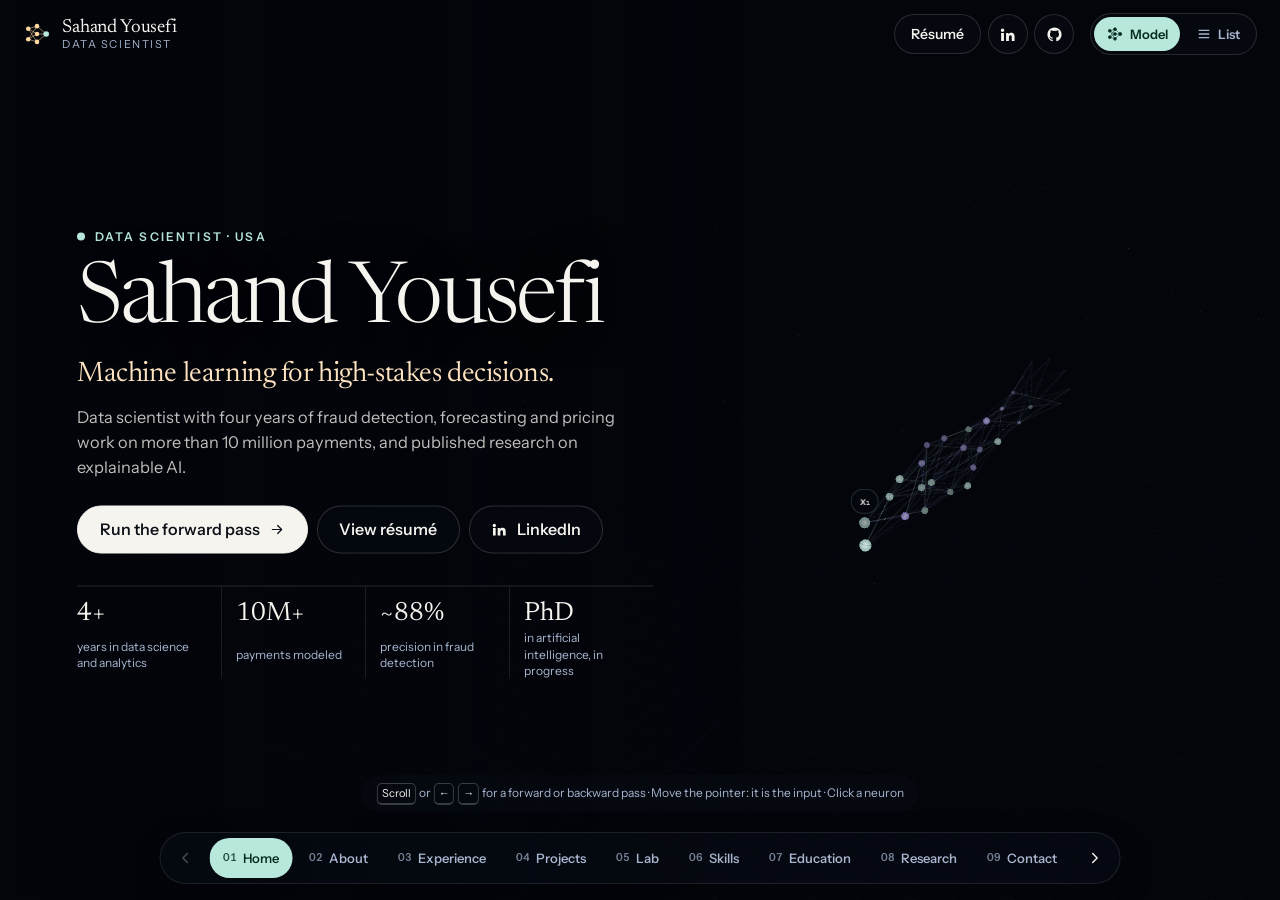
==== commit 84cf4952: "Résumé: add Research Assistant role at Clark University Aug 2021 – Apr 2022, Bitcoin price predictio" ====
--- a/index.html
+++ b/index.html
@@ -1 +1 @@
-<!DOCTYPE html><html lang="en" class="VvfJia_variable _0W2tvq_variable" data-mode="list" data-stage="flat"><head><meta charSet="utf-8"/><meta name="viewport" content="width=device-width, initial-scale=1"/><link rel="preload" href="/_next/static/media/instrument_sans_latin_wdth_normal-s.p.09r36lua6-1z2.woff2" as="font" crossorigin="" type="font/woff2"/><link rel="preload" href="/_next/static/media/newsreader_latin_opsz_normal-s.p.0dc79pquxokce.woff2" as="font" crossorigin="" type="font/woff2"/><link rel="stylesheet" href="/_next/static/chunks/23n698w-kn-mo.css" data-precedence="next"/><link rel="preload" as="script" fetchPriority="low" href="/_next/static/chunks/0wfurka9errm3.js"/><script src="/_next/static/chunks/0hhb7vbvlw3bd.js" async=""></script><script src="/_next/static/chunks/39_j1bdzreq0m.js" async=""></script><script src="/_next/static/chunks/turbopack-2u1d16houkiyo.js" async=""></script><script src="/_next/static/chunks/3qfy96eoyh-ek.js" async=""></script><script src="/_next/static/chunks/330lsitupplj7.js" async=""></script><script src="/_next/static/chunks/3aheifgzwwd6_.js" async=""></script><meta name="theme-color" content="#0c1018"/><meta name="color-scheme" content="dark light"/><title>Sahand Yousefi · Data Scientist</title><meta name="description" content="Sahand Yousefi is a data scientist working on fraud and risk, forecasting, pricing and explainable machine learning. Selected projects, an interactive modeling lab, experience and résumé."/><meta name="application-name" content="Sahand Yousefi"/><link rel="author" href="https://www.linkedin.com/in/sahand-yousefi"/><meta name="author" content="Sahand Yousefi"/><meta name="keywords" content="Sahand Yousefi,Data Scientist,Machine Learning,Fraud Detection,Risk Analytics,Forecasting,Explainable AI,A/B Testing,Anti-Money Laundering"/><meta name="creator" content="Sahand Yousefi"/><meta name="robots" content="index, follow"/><link rel="canonical" href="https://sahandyousefi.github.io/"/><meta name="format-detection" content="telephone=no, address=no, email=no"/><meta property="og:title" content="Sahand Yousefi · Data Scientist"/><meta property="og:description" content="Sahand Yousefi is a data scientist working on fraud and risk, forecasting, pricing and explainable machine learning. Selected projects, an interactive modeling lab, experience and résumé."/><meta property="og:url" content="https://sahandyousefi.github.io/"/><meta property="og:site_name" content="Sahand Yousefi"/><meta property="og:locale" content="en_US"/><meta property="og:image" content="https://sahandyousefi.github.io/og.png"/><meta property="og:image:width" content="1200"/><meta property="og:image:height" content="630"/><meta property="og:image:alt" content="Sahand Yousefi, Data Scientist: machine learning for high-stakes decisions."/><meta property="og:type" content="profile"/><meta property="profile:first_name" content="Sahand"/><meta property="profile:last_name" content="Yousefi"/><meta name="twitter:card" content="summary_large_image"/><meta name="twitter:title" content="Sahand Yousefi · Data Scientist"/><meta name="twitter:description" content="Sahand Yousefi is a data scientist working on fraud and risk, forecasting, pricing and explainable machine learning. Selected projects, an interactive modeling lab, experience and résumé."/><meta name="twitter:image" content="https://sahandyousefi.github.io/og.png"/><meta name="twitter:image:alt" content="Sahand Yousefi, Data Scientist: machine learning for high-stakes decisions."/><meta name="twitter:image:width" content="1200"/><meta name="twitter:image:height" content="630"/><link rel="icon" href="/icon.svg?icon.36lf2xedia7t0.svg" sizes="any" type="image/svg+xml"/><meta name="next-size-adjust" content=""/><script>(function(){var d=document.documentElement;d.classList.add('js');var m='list';var s=null;try{s=localStorage.getItem('orbit:view');}catch(e){}var r=/[/]resume([/](index[.]html)?)?$/.test(location.pathname);if(s!=='list'&&!r){try{var c=document.createElement('canvas');var g=c.getContext('webgl2')||c.getContext('webgl');if(g){m='model';var x=g.getExtension('WEBGL_lose_context');if(x)x.loseContext();}}catch(e){}}d.dataset.mode=m;d.dataset.stage=m==='list'?'flat':'3d';})();</script><script src="/_next/static/chunks/0cz1d0mv5g_q7.js" noModule=""></script></head><body data-theme="night"><div hidden=""><!--$--><!--/$--></div><div class="orbit" data-ready="false" data-compact="false" data-stop="home"><a href="#main" class="skip-link">Skip to content</a><canvas class="orbit-canvas" aria-hidden="true"></canvas><div class="orbit-labels" aria-hidden="true"><button type="button" tabindex="-1" class="orbit-label"><span class="orbit-label-inner"><span class="orbit-label-num">01</span><span class="orbit-label-name">Home</span></span></button><button type="button" tabindex="-1" class="orbit-label"><span class="orbit-label-inner"><span class="orbit-label-num">02</span><span class="orbit-label-name">About</span></span></button><button type="button" tabindex="-1" class="orbit-label"><span class="orbit-label-inner"><span class="orbit-label-num">03</span><span class="orbit-label-name">Experience</span></span></button><button type="button" tabindex="-1" class="orbit-label"><span class="orbit-label-inner"><span class="orbit-label-num">04</span><span class="orbit-label-name">Projects</span></span></button><button type="button" tabindex="-1" class="orbit-label"><span class="orbit-label-inner"><span class="orbit-label-num">05</span><span class="orbit-label-name">Lab</span></span></button><button type="button" tabindex="-1" class="orbit-label"><span class="orbit-label-inner"><span class="orbit-label-num">06</span><span class="orbit-label-name">Skills</span></span></button><button type="button" tabindex="-1" class="orbit-label"><span class="orbit-label-inner"><span class="orbit-label-num">07</span><span class="orbit-label-name">Education</span></span></button><button type="button" tabindex="-1" class="orbit-label"><span class="orbit-label-inner"><span class="orbit-label-num">08</span><span class="orbit-label-name">Research</span></span></button><button type="button" tabindex="-1" class="orbit-label"><span class="orbit-label-inner"><span class="orbit-label-num">09</span><span class="orbit-label-name">Contact</span></span></button><div class="orbit-overlay"></div><div class="orbit-reticle"><span>You</span></div></div><header class="hud-top"><button type="button" class="hud-brand"><svg viewBox="0 0 32 32" width="28" height="28" aria-hidden="true"><g stroke="currentColor" stroke-width="1.1" opacity="0.55"><path d="M6 10 16 7M6 10 16 16M6 10 16 25M6 22 16 7M6 22 16 16M6 22 16 25M16 7 26.5 16M16 16 26.5 16M16 25 26.5 16" fill="none"></path></g><g fill="currentColor"><circle cx="6" cy="10" r="2.6"></circle><circle cx="6" cy="22" r="2.6"></circle><circle cx="16" cy="7" r="2.6"></circle><circle cx="16" cy="16" r="2.6"></circle><circle cx="16" cy="25" r="2.6"></circle></g><circle cx="26.5" cy="16" r="3.2" fill="var(--accent)"></circle></svg><span class="hud-brand-text"><span class="hud-brand-name">Sahand Yousefi</span><span class="hud-brand-role">Data Scientist</span></span><span class="sr-only">, back to the start</span></button><nav class="hud-actions" aria-label="Profile"><a href="/resume/" class="hud-btn">Résumé</a><a class="hud-icon" href="https://www.linkedin.com/in/sahand-yousefi" target="_blank" rel="noopener noreferrer" aria-label="LinkedIn profile"><svg width="17" height="17" viewBox="0 0 24 24" fill="currentColor" aria-hidden="true" focusable="false"><path d="M4.98 3.5a2.5 2.5 0 1 1 0 5 2.5 2.5 0 0 1 0-5ZM3 9.75h4V21H3V9.75Zm6.5 0h3.8v1.6h.06c.53-.95 1.83-1.95 3.76-1.95 4.02 0 4.88 2.5 4.88 5.9V21h-4v-4.9c0-1.3-.03-2.97-1.86-2.97-1.87 0-2.14 1.4-2.14 2.87V21h-4V9.75Z"></path></svg></a><a class="hud-icon" href="https://github.com/sahandyousefi" target="_blank" rel="noopener noreferrer" aria-label="GitHub profile"><svg width="17" height="17" viewBox="0 0 24 24" fill="currentColor" aria-hidden="true" focusable="false"><path d="M12 2a10 10 0 0 0-3.16 19.49c.5.09.68-.22.68-.48v-1.7c-2.78.6-3.37-1.34-3.37-1.34-.46-1.16-1.11-1.47-1.11-1.47-.91-.62.07-.6.07-.6 1 .07 1.53 1.03 1.53 1.03.9 1.52 2.34 1.08 2.91.83.09-.65.35-1.09.63-1.34-2.22-.25-4.55-1.11-4.55-4.94 0-1.09.39-1.98 1.03-2.68-.1-.25-.45-1.27.1-2.64 0 0 .84-.27 2.75 1.02a9.6 9.6 0 0 1 5 0c1.91-1.29 2.75-1.02 2.75-1.02.55 1.37.2 2.39.1 2.64.64.7 1.03 1.59 1.03 2.68 0 3.84-2.34 4.68-4.57 4.93.36.31.68.92.68 1.85v2.74c0 .27.18.58.69.48A10 10 0 0 0 12 2Z"></path></svg></a></nav><div class="view-switch" role="group" aria-label="View"><button type="button" aria-pressed="false" aria-label="Model view" class="view-btn"><svg viewBox="0 0 20 20" width="16" height="16" aria-hidden="true" fill="currentColor" stroke="currentColor"><g stroke-width="0.9" opacity="0.7"><path d="M3.5 6 10 4M3.5 6 10 10M3.5 6 10 16M3.5 14 10 4M3.5 14 10 10M3.5 14 10 16M10 4 16.5 10M10 10 16.5 10M10 16 16.5 10" fill="none"></path></g><circle cx="3.5" cy="6" r="1.7"></circle><circle cx="3.5" cy="14" r="1.7"></circle><circle cx="10" cy="4" r="1.7"></circle><circle cx="10" cy="10" r="1.7"></circle><circle cx="10" cy="16" r="1.7"></circle><circle cx="16.5" cy="10" r="1.9"></circle></svg><span class="view-label">Model</span></button><button type="button" aria-pressed="true" aria-label="List view" class="view-btn"><svg viewBox="0 0 20 20" width="16" height="16" aria-hidden="true"><path d="M4 5.5h12M4 10h12M4 14.5h12" stroke="currentColor" stroke-width="1.6" stroke-linecap="round"></path></svg><span class="view-label">List</span></button></div></header><main id="main" class="orbit-main"><section id="home" class="panel panel--home" data-visible="true" aria-labelledby="home-title"><div class="panel-scroll" data-scroll=""><div class="home"><p class="home-kicker"><span class="home-pulse" aria-hidden="true"></span>Data Scientist<!-- --> · <!-- -->USA</p><h1 id="home-title" class="home-name" tabindex="-1">Sahand Yousefi</h1><p class="home-headline">Machine learning for high-stakes decisions.</p><p class="home-summary">Data scientist with four years of fraud detection, forecasting and pricing work on more than 10 million payments, and published research on explainable AI.</p><div class="home-actions"><a href="/resume/" class="btn btn-ghost">View résumé</a><a class="btn btn-ghost" href="https://www.linkedin.com/in/sahand-yousefi" target="_blank" rel="noopener noreferrer"><svg width="16" height="16" viewBox="0 0 24 24" fill="currentColor" aria-hidden="true" focusable="false"><path d="M4.98 3.5a2.5 2.5 0 1 1 0 5 2.5 2.5 0 0 1 0-5ZM3 9.75h4V21H3V9.75Zm6.5 0h3.8v1.6h.06c.53-.95 1.83-1.95 3.76-1.95 4.02 0 4.88 2.5 4.88 5.9V21h-4v-4.9c0-1.3-.03-2.97-1.86-2.97-1.87 0-2.14 1.4-2.14 2.87V21h-4V9.75Z"></path></svg>LinkedIn</a></div><ul class="home-stats"><li><span class="home-stat-value">4+</span><span class="home-stat-label">years in data science and analytics</span></li><li><span class="home-stat-value">10M+</span><span class="home-stat-label">payments modeled</span></li><li><span class="home-stat-value">~88%</span><span class="home-stat-label">precision in fraud detection</span></li><li><span class="home-stat-value">PhD</span><span class="home-stat-label">in artificial intelligence, in progress</span></li></ul></div></div></section><section id="about" class="panel panel--about" data-visible="true" aria-labelledby="about-title"><div class="panel-head"><p class="panel-kicker"><span class="num">02</span><span aria-hidden="true">·</span>About</p></div><div class="panel-scroll" data-scroll=""><div class="stack"><h2 id="about-title" class="p-standfirst" tabindex="-1">For four years I have built the models a business acts on. At HomeWAV I build the fraud detection, revenue forecasts and pricing experiments that Finance, Risk and the CEO make decisions with.</h2><div class="p-body"><p>I trained as an industrial engineer and then in business analytics, so I treat a model as one part of a decision: who will act on it, what a wrong answer costs, and how the result will be checked. Most of my work is done with people outside the data team, which has made me careful about two things: getting the statistics right, and explaining them in terms the person deciding can verify.</p><p>Alongside that work I publish research on explainable machine learning and am pursuing a PhD in artificial intelligence. Financial services, fraud and risk are my main focus, and the same methods (forecasting, experimentation, anomaly detection and explainable models) carry over to any industry.</p></div><dl class="facts"><div><dt>Now</dt><dd>Data Scientist I at HomeWAV</dd></div><div><dt>Focus</dt><dd>Fraud and risk, forecasting, pricing, experimentation, explainable AI</dd></div><div><dt>Research</dt><dd>Explainability in fraud models, WPI FinTech Conference 2026</dd></div><div><dt>Education</dt><dd>PhD in Artificial Intelligence (in progress), University of the Cumberlands. MS Business Analytics, Clark University (GPA 3.97)</dd></div><div><dt>Location</dt><dd>USA</dd></div></dl></div></div></section><section id="experience" class="panel panel--experience" data-visible="true" aria-labelledby="experience-title"><div class="panel-head"><p class="panel-kicker"><span class="num">03</span><span aria-hidden="true">·</span>Experience</p></div><div class="panel-scroll" data-scroll=""><div class="stack"><div><h2 id="experience-title" class="p-title" tabindex="-1">Four years at HomeWAV</h2><p class="p-lede">Models that Finance, Risk, Business Development and the CEO make decisions with. Every figure here is from my CV.</p></div><div role="tablist" aria-label="Roles" class="tabs" data-noswipe=""><button type="button" role="tab" id="exp-tab-homewav-ds" aria-selected="true" aria-controls="exp-panel-homewav-ds" tabindex="0" class="tab"><span class="tab-two"><span>Data Scientist I</span><span class="tab-sub">May 2025<!-- --> – <!-- -->Present</span></span></button><button type="button" role="tab" id="exp-tab-homewav-da" aria-selected="false" aria-controls="exp-panel-homewav-da" tabindex="-1" class="tab"><span class="tab-two"><span>Data Analyst</span><span class="tab-sub">Jun 2022<!-- --> – <!-- -->May 2025</span></span></button></div><div role="tabpanel" id="exp-panel-homewav-ds" aria-labelledby="exp-tab-homewav-ds" class="stack-sm"><p class="p-muted list-only">Data Scientist I<!-- -->, <!-- -->HomeWAV<!-- --> · <!-- -->May 2025<!-- --> – <!-- -->Present</p><article id="exp-fraud" class="card"><h3 class="card-title">Fraud and anomaly detection</h3><ul class="chips chips--accent"><li class="chip">~88% precision</li><li class="chip">Detection for Finance and Risk cut from days to a few hours</li></ul><details class="more"><summary>How it was built</summary><p>A batch PySpark and Kafka pipeline on AWS over more than 10 million transactions that catches stolen-card and unusual-usage fraud by pairing Isolation Forest anomaly scores with an XGBoost classifier on temporal features.</p><p class="tools">PySpark · Kafka · AWS · Isolation Forest · XGBoost</p></details></article><article id="exp-forecasting" class="card"><h3 class="card-title">Revenue forecasting after an FCC rate change</h3><ul class="chips chips--accent"><li class="chip">88% backtest accuracy</li><li class="chip">~25% lower MAPE</li></ul><details class="more"><summary>How it was built</summary><p>When FCC rules mandated price cuts by facility size, I built XGBoost and LightGBM time-series models on lag, rolling and seasonality features to forecast video and voice usage, revenue and facility shares, and tested shifts in usage and entertainment spend with A/B and hypothesis tests.</p><p class="tools">XGBoost · LightGBM · Time-series features · A/B testing</p></details></article><article id="exp-agent" class="card"><h3 class="card-title">Generative AI agent for deal pricing</h3><ul class="chips chips--accent"><li class="chip">Deal analysis reduced from one week to hours</li><li class="chip">Prediction accuracy improved 86% against historical trends</li></ul><details class="more"><summary>How it was built</summary><p>A prompt-engineered Claude agent for Business Development that pairs look-alike usage forecasting on population, location and engineered features with web-search tool use to set revenue-share rates that work for both sides.</p><p class="tools">Anthropic Claude · LLM agents · Tool use · Forecasting</p></details></article><article id="exp-parallax" class="card"><h3 class="card-title">PARALLAX deal simulation platform</h3><ul class="chips chips--accent"><li class="chip">Deals processed up 35%</li><li class="chip">Deal and meeting time cut from days to hours</li></ul><details class="more"><summary>How it was built</summary><p>A self-serve platform for the CEO and the BD Director that combines predictive usage models on engineered drivers with Monte Carlo simulation and what-if sensitivity analysis to price bids for risk and win rate.</p><p class="tools">Monte Carlo simulation · Predictive modeling · Sensitivity analysis</p></details></article><article id="exp-propensity" class="card"><h3 class="card-title">Funding propensity</h3><ul class="chips chips--accent"><li class="chip">0.799 ROC-AUC</li></ul><details class="more"><summary>How it was built</summary><p>Classification and regression models (logistic regression, decision trees, XGBoost) that predict funding propensity and transaction value for more than 400,000 users and 4 million transactions from RFM and behavioral features, with SHAP used to drive customer prioritization and revenue forecasts.</p><p class="tools">XGBoost · Logistic regression · SHAP · RFM features</p></details></article></div><div role="tabpanel" id="exp-panel-homewav-da" aria-labelledby="exp-tab-homewav-da" hidden="" class="stack-sm"><p class="p-muted list-only">Data Analyst<!-- -->, <!-- -->HomeWAV<!-- --> · <!-- -->Jun 2022<!-- --> – <!-- -->May 2025</p><article id="exp-cannibalization" class="card"><h3 class="card-title">Music cannibalization and pricing</h3><ul class="chips chips--accent"><li class="chip">Entertainment users up 21%</li><li class="chip">Cannibalization eliminated by the subscription model</li></ul><details class="more"><summary>How it was built</summary><p>Diagnosed why revenue lagged user funding by modeling cannibalization drivers with ARIMA, cross-correlation and elasticity, and by A/B testing prices and entertainment limits. The analysis identified music as the negative driver and led to a provider switch, new revenue shares and a subscription model.</p><p class="tools">ARIMA · Cross-correlation · Elasticity · A/B testing</p></details></article><article id="exp-subscription" class="card"><h3 class="card-title">Subscription pricing optimization</h3><ul class="chips chips--accent"><li class="chip">Launch prices that sustained entertainment sales</li></ul><details class="more"><summary>How it was built</summary><p>To launch the entertainment subscription, built predictive models of entertainment sales, subscribers and customer lifetime value, ran A/B and hypothesis tests on about 7 million transactions of 12-month funding and purchase behavior, then set prices with correlation analysis and goal programming.</p><p class="tools">Predictive modeling · CLV · Hypothesis testing · Goal programming</p></details></article><article id="exp-kpi" class="card"><h3 class="card-title">KPI analytics</h3><ul class="chips chips--accent"><li class="chip">Revenue impact of product incidents quantified</li></ul><details class="more"><summary>How it was built</summary><p>Executive KPI dashboards in Power BI, Tableau and Amazon QuickSight, and quantified revenue impact of product incidents.</p><p class="tools">Power BI · Tableau · Amazon QuickSight</p></details></article></div></div></div></section><section id="projects" class="panel panel--projects panel--wide" data-visible="true" aria-labelledby="projects-title"><div class="panel-head"><p class="panel-kicker"><span class="num">04</span><span aria-hidden="true">·</span>Selected work</p></div><div class="panel-scroll" data-scroll=""><div class="stack"><div class="split-head"><h2 id="projects-title" class="p-title" tabindex="-1">Selected work</h2><p class="p-lede">Four projects from my GitHub, chosen from <!-- -->24<!-- --> public repositories. Each says what was built, what the repository reports and what is not finished.</p></div><div role="tablist" aria-label="Projects" class="tabs" data-noswipe=""><button type="button" role="tab" id="proj-tab-aml-alert-intelligence" aria-selected="true" aria-controls="proj-panel-aml-alert-intelligence" tabindex="0" class="tab">AML Alert Intelligence</button><button type="button" role="tab" id="proj-tab-temporal-xai" aria-selected="false" aria-controls="proj-panel-temporal-xai" tabindex="-1" class="tab">Temporal consistency of fraud-model explanations</button><button type="button" role="tab" id="proj-tab-finsignal" aria-selected="false" aria-controls="proj-panel-finsignal" tabindex="-1" class="tab">FinSignal</button><button type="button" role="tab" id="proj-tab-fraud-screening" aria-selected="false" aria-controls="proj-panel-fraud-screening" tabindex="-1" class="tab">Fraud screening with threshold tuning and SHAP</button><button type="button" role="tab" id="proj-tab-more" aria-selected="false" aria-controls="proj-panel-more" tabindex="-1" class="tab">More on GitHub</button></div><div role="tabpanel" id="proj-panel-aml-alert-intelligence" aria-labelledby="proj-tab-aml-alert-intelligence"><div id="project-aml-alert-intelligence"><div class="project"><figure class="project-figure"><div class="project-figure-box is-in"><div class="flex flex-col gap-9"><div><div class="hidden sm:block"><svg viewBox="0 0 1090 90" class="block h-auto w-full" role="img" aria-label="981 dots, one highlighted"><defs><pattern id="dots-109" width="10" height="10" patternUnits="userSpaceOnUse"><circle cx="5" cy="5" r="2.1" fill="var(--muted)" opacity="0.75"></circle></pattern></defs><rect width="1090" height="90" fill="url(#dots-109)"></rect><g transform="translate(715 35)"><circle r="4.6" fill="var(--bg)"></circle><circle r="3.4" fill="var(--flag)"></circle><circle r="8.5" fill="none" stroke="var(--flag)" stroke-width="1.25" class="pop" style="--draw-delay:500ms"></circle></g></svg></div><div class="sm:hidden"><svg viewBox="0 0 330 300" class="block h-auto w-full" role="img" aria-label="981 dots, one highlighted"><defs><pattern id="dots-33" width="10" height="10" patternUnits="userSpaceOnUse"><circle cx="5" cy="5" r="2.1" fill="var(--muted)" opacity="0.75"></circle></pattern></defs><rect width="330" height="290" fill="url(#dots-33)"></rect><rect y="290" width="240" height="10" fill="url(#dots-33)"></rect><g transform="translate(215 115)"><circle r="4.6" fill="var(--bg)"></circle><circle r="3.4" fill="var(--flag)"></circle><circle r="8.5" fill="none" stroke="var(--flag)" stroke-width="1.25" class="pop" style="--draw-delay:500ms"></circle></g></svg></div><p class="data mt-3 flex justify-between gap-4 text-muted"><span>981 transactions</span><span class="text-flag">1 laundering</span></p></div><div><div class="flex h-3 gap-[2px]"><div class="h-full rounded-[2px] bg-fg" style="width:63.97598036368147%;opacity:0.9"></div><div class="h-full rounded-[2px] bg-fg" style="width:19.012572009188034%;opacity:0.55"></div><div class="h-full rounded-[2px] bg-fg" style="width:17.01144762713049%;opacity:0.28"></div></div><div class="data mt-2 flex gap-[2px]"><p style="width:63.97598036368147%" class="min-w-0"><span class="block text-fg">Train</span><span class="num block text-muted">3,248,921</span><span class="hidden text-muted sm:block">Sept 1–6</span></p><p style="width:19.012572009188034%" class="min-w-0"><span class="block text-fg">Validation</span><span class="num block text-muted">965,524</span><span class="hidden text-muted sm:block">Sept 7–8</span></p><p style="width:17.01144762713049%" class="min-w-0"><span class="block text-fg">Test</span><span class="num block text-muted">863,900</span><span class="hidden text-muted sm:block">Sept 9–18</span></p></div></div><ol class="grid grid-cols-2 gap-x-4 gap-y-4 sm:grid-cols-4 lg:grid-cols-7"><li class="data relative border-t border-line pt-3"><span aria-hidden="true" class="absolute -top-[5px] left-0 h-[9px] w-[9px] rounded-full border border-accent bg-accent"></span><span class="num text-muted">1</span><span class="mt-0.5 block text-fg">Data pipeline and exploration</span><span class="text-accent">Done</span></li><li class="data relative border-t border-line pt-3"><span aria-hidden="true" class="absolute -top-[5px] left-0 h-[9px] w-[9px] rounded-full border border-accent bg-accent"></span><span class="num text-muted">2</span><span class="mt-0.5 block text-fg">Feature table (46 features)</span><span class="text-accent">Done</span></li><li class="data relative border-t border-line pt-3"><span aria-hidden="true" class="absolute -top-[5px] left-0 h-[9px] w-[9px] rounded-full border border-accent bg-bg"></span><span class="num text-muted">3</span><span class="mt-0.5 block text-fg">XGBoost baseline</span><span class="text-accent">Next</span></li><li class="data relative border-t border-line pt-3"><span aria-hidden="true" class="absolute -top-[5px] left-0 h-[9px] w-[9px] rounded-full border border-muted bg-bg"></span><span class="num text-muted">4</span><span class="mt-0.5 block text-fg">Graph neural networks</span><span class="text-muted">Planned</span></li><li class="data relative border-t border-line pt-3"><span aria-hidden="true" class="absolute -top-[5px] left-0 h-[9px] w-[9px] rounded-full border border-muted bg-bg"></span><span class="num text-muted">5</span><span class="mt-0.5 block text-fg">Alert explanations</span><span class="text-muted">Planned</span></li><li class="data relative border-t border-line pt-3"><span aria-hidden="true" class="absolute -top-[5px] left-0 h-[9px] w-[9px] rounded-full border border-muted bg-bg"></span><span class="num text-muted">6</span><span class="mt-0.5 block text-fg">Investigator triage (MILP)</span><span class="text-muted">Planned</span></li><li class="data relative border-t border-line pt-3"><span aria-hidden="true" class="absolute -top-[5px] left-0 h-[9px] w-[9px] rounded-full border border-muted bg-bg"></span><span class="num text-muted">7</span><span class="mt-0.5 block text-fg">Drafted SAR narratives</span><span class="text-muted">Planned</span></li></ol></div></div><figcaption>Top: one in 981 transactions in the IBM AMLworld HI-Small data is laundering. Middle: the chronological train, validation and test split. Bottom: build status by phase, from the repository.</figcaption></figure><div class="project-grid"><div class="stack-sm"><p class="p-eyebrow">Financial crime</p><h3 class="project-title">AML Alert Intelligence</h3><p class="p-lede">An end-to-end anti-money-laundering decision system that detects suspicious transfers, explains every alert, assigns investigators under capacity limits and drafts the Suspicious Activity Report, built to find more laundering with the same compliance team.</p><p class="status"><span aria-hidden="true" class="status-dot"></span>In progress: data pipeline and 46-feature table built, XGBoost baseline next</p></div><div class="stack-sm"><dl class="project-facts"><div><dd class="num">5,078,345</dd><dt>transactions processed with PySpark</dt></div><div><dd class="num">1 in 981</dd><dt>is laundering (0.10%)</dt></div><div><dd class="num">46</dd><dt>point-in-time features, leakage-tested</dt></div><div><dd class="num">39</dd><dt>unit tests (pytest)</dt></div></dl><p class="tools">Python · PySpark · Parquet · pytest · XGBoost (next) · PyTorch Geometric (planned) · SHAP and GNNExplainer (planned) · Mixed-integer programming (planned) · Open-source LLM (planned)</p><p class="project-links"><a href="https://github.com/sahandyousefi/aml-alert-intelligence" target="_blank" rel="noopener noreferrer" class="btn btn-ghost btn-sm"><svg width="16" height="16" viewBox="0 0 24 24" fill="currentColor" aria-hidden="true" focusable="false"><path d="M12 2a10 10 0 0 0-3.16 19.49c.5.09.68-.22.68-.48v-1.7c-2.78.6-3.37-1.34-3.37-1.34-.46-1.16-1.11-1.47-1.11-1.47-.91-.62.07-.6.07-.6 1 .07 1.53 1.03 1.53 1.03.9 1.52 2.34 1.08 2.91.83.09-.65.35-1.09.63-1.34-2.22-.25-4.55-1.11-4.55-4.94 0-1.09.39-1.98 1.03-2.68-.1-.25-.45-1.27.1-2.64 0 0 .84-.27 2.75 1.02a9.6 9.6 0 0 1 5 0c1.91-1.29 2.75-1.02 2.75-1.02.55 1.37.2 2.39.1 2.64.64.7 1.03 1.59 1.03 2.68 0 3.84-2.34 4.68-4.57 4.93.36.31.68.92.68 1.85v2.74c0 .27.18.58.69.48A10 10 0 0 0 12 2Z"></path></svg>Repository<svg width="13" height="13" viewBox="0 0 24 24" fill="none" aria-hidden="true" focusable="false" class="nudge" stroke="currentColor" stroke-width="1.75" stroke-linecap="round" stroke-linejoin="round"><path d="M7 17 17 7M9 7h8v8"></path></svg></a><span class="p-muted">Updated <!-- -->November 2026</span></p></div></div><details class="more case"><summary>Read the case study</summary><div class="case-parts"><section class="case-part"><h4>The challenge</h4><div class="p-body"><p>Banks raise far more anti-money-laundering alerts than investigators can review, and the large majority are false positives. Investigator hours go to noise while real laundering goes unreported.</p><p>A better risk score is only part of the answer. A compliance team also has to decide which alerts to work today, who should work them, and how to document each one for a Suspicious Activity Report (SAR), with an investigator accountable for every filing.</p></div></section><section class="case-part"><h4>The solution</h4><div class="p-body"><p>I designed alert handling as one decision system in four stages, and fixed the success metrics for each stage before training any model.</p><p><strong>Detect.</strong> <!-- -->Graph neural networks (GraphSAGE, GAT and a temporal variant) that learn from how money moves between accounts, benchmarked against an XGBoost baseline on engineered features. Measured by PR-AUC, minority-class F1 and recall at the daily alert budget.</p><p><strong>Explain.</strong> <!-- -->GNNExplainer and Captum for the graph models and SHAP for XGBoost, so every alert arrives with its evidence subgraph and key drivers, judged on fidelity and sparsity.</p><p><strong>Prioritize.</strong> <!-- -->A mixed-integer program that assigns alerts to investigators to maximize expected illicit dollars caught under capacity, skill and SLA constraints, compared with greedy top-k and a fixed threshold under the same constraints.</p><p><strong>Report.</strong> <!-- -->A small open-source language model that drafts SAR narratives from structured evidence. Fact precision is a hard gate: no number or entity in a draft that cannot be traced to the data.</p></div></section><section class="case-part"><h4>Technical implementation</h4><div class="p-body"><p><strong>Data pipeline at scale.</strong> <!-- -->The raw CSV of 5.1 million transfers is parsed once in PySpark with an explicit schema and strict parsing, checked for row count and missing values, and stored as Parquet (127 MB instead of 476 MB). One YAML config sets paths, seed, split dates and Spark settings.</p><p><strong>Evaluation that cannot leak.</strong> <!-- -->The split is chronological on whole calendar days: 3,248,921 transactions for training, 965,524 for validation and 863,900 for test. Because 147 of the 370 labeled laundering attempts cross a split boundary, no feature may memorize an account, and recall is also reported for attempts that start in the test period.</p><p><strong>Point-in-time features.</strong> <!-- -->46 features live in one registry, in three families: the transfer, both parties&#x27; account attributes, and each account&#x27;s recent behavior. Behavior comes from a two-sided ledger built with Spark window functions: transfers and dollars in and out over 1, 24 and 72 hours, new counterparties, money flowing back between a pair (a sign of a cycle), and the share of a payment covered by what the sender received the day before. Every window closes one minute before the transfer. Amounts in 15 currencies are converted to US dollars with exchange rates recovered from the simulator&#x27;s own cross-currency transfers on training days.</p><p><strong>Exclusions on the record.</strong> <!-- -->The registry also lists what was left out and why: calendar dates (a hidden clock pointing at the end of the simulation), account and bank IDs (memorization), lifetime totals, an account&#x27;s past laundering (label leakage) and round-amount flags (no signal). The feature dictionary is generated from the code, so the documentation cannot drift from it.</p><p><strong>Tested like production code.</strong> <!-- -->39 pytest unit tests on a shared Spark fixture include a check that future transfers cannot change past features and a check that the feature dictionary matches the code. The full feature table takes about 20 minutes to build on free Colab, so it is built once, saved, and refused at read time if it no longer matches the registry.</p></div></section><section class="case-part"><h4>Results</h4><div class="p-body"><p>Model results are not in yet: the XGBoost baseline is the next phase, and the repository reports nothing it has not measured. The data work has already changed how the models will be built and judged.</p><p><strong>Found a simulation artifact.</strong> <!-- -->Normal traffic stops on September 10. The last eight days hold 1,108 transactions, 655 of them laundering, every one from an attempt still running when the simulation ended. They stay in the data, calendar dates are never used as features, and every test metric is reported with and without them.</p><p><strong>Fixed an identity problem in the source data.</strong> <!-- -->58 banks appear under two written IDs (such as 010 and 0010), which would have made 77 same-bank transfers look cross-bank and left no account matching the accounts file; 8 account numbers are also shared by two banks. Keying accounts on a normalized bank ID plus account number matches all 515,088 accounts.</p><p><strong>Measured where the signal is.</strong> <!-- -->On the training days, ACH carries 83% of all laundering at 7.4 times the average rate, yet only about 1 in 173 ACH transfers is laundering, so payment format alone cannot separate cases. Among US dollar transfers, the median laundering amount is $4,833 against $971 for normal ones, and round amounts carry no signal.</p></div></section><section class="case-part"><h4>Why it matters</h4><div class="p-body"><p><strong>Judged by the decision, not the metric.</strong> <!-- -->The system will be scored on illicit dollars caught within a fixed investigator budget and on SLA violations, the numbers a compliance lead answers for, rather than on accuracy over a 0.10% positive class.</p><p><strong>Rigor before modeling.</strong> <!-- -->Chronological splits, leakage rules enforced in code and tests, and a known data artifact isolated in every metric. The mistakes that make a model look good offline and fail in production are designed out before the first fit.</p><p><strong>End-to-end range.</strong> <!-- -->One design spans data engineering (PySpark, Parquet), machine learning (XGBoost and graph neural networks), operations research (mixed-integer programming), explainable AI and generative AI, taking a problem from raw data to the decision a person makes.</p><p><strong>Built for regulated use.</strong> <!-- -->By design, investigators make every filing decision, every alert carries an explanation, every drafted narrative is checked against the evidence, and a model card will document limitations and intended use.</p><p><strong>Useful beyond AML.</strong> <!-- -->Predict, explain, then optimize a constrained team&#x27;s workload: the same pattern runs fraud operations, credit review, insurance claims and trust-and-safety queues.</p></div></section></div></details></div></div></div><div role="tabpanel" id="proj-panel-temporal-xai" aria-labelledby="proj-tab-temporal-xai" hidden=""><div id="project-temporal-xai"><div class="project"><figure class="project-figure"><div class="project-figure-box is-in"><div><p class="data flex items-center gap-3 text-muted"><span>Test period, in time order</span><span aria-hidden="true" class="h-px flex-1 bg-line"></span><span aria-hidden="true">later</span></p><div class="mt-4 grid grid-cols-5 gap-2 sm:gap-4"><div class="border border-line p-2 sm:p-3"><p class="data text-muted"><span class="hidden sm:inline">Window </span><span class="sm:hidden">W</span>1</p><div class="mt-2 flex flex-col gap-[5px]"><span aria-hidden="true" class="block h-[6px]"><span class="grow-x block h-full bg-accent" style="width:92%;--draw-delay:0ms"></span></span><span aria-hidden="true" class="block h-[6px]"><span class="grow-x block h-full bg-fg opacity-55" style="width:70%;--draw-delay:40ms"></span></span><span aria-hidden="true" class="block h-[6px]"><span class="grow-x block h-full bg-fg opacity-55" style="width:52%;--draw-delay:80ms"></span></span><span aria-hidden="true" class="block h-[6px]"><span class="grow-x block h-full bg-fg opacity-55" style="width:33%;--draw-delay:120ms"></span></span><span aria-hidden="true" class="block h-[6px]"><span class="grow-x block h-full bg-fg opacity-55" style="width:16%;--draw-delay:160ms"></span></span></div></div><div class="border border-line p-2 sm:p-3"><p class="data text-muted"><span class="hidden sm:inline">Window </span><span class="sm:hidden">W</span>2</p><div class="mt-2 flex flex-col gap-[5px]"><span aria-hidden="true" class="block h-[6px]"><span class="grow-x block h-full bg-accent" style="width:88%;--draw-delay:140ms"></span></span><span aria-hidden="true" class="block h-[6px]"><span class="grow-x block h-full bg-fg opacity-55" style="width:74%;--draw-delay:180ms"></span></span><span aria-hidden="true" class="block h-[6px]"><span class="grow-x block h-full bg-fg opacity-55" style="width:48%;--draw-delay:220ms"></span></span><span aria-hidden="true" class="block h-[6px]"><span class="grow-x block h-full bg-fg opacity-55" style="width:36%;--draw-delay:260ms"></span></span><span aria-hidden="true" class="block h-[6px]"><span class="grow-x block h-full bg-fg opacity-55" style="width:14.000000000000002%;--draw-delay:300ms"></span></span></div></div><div class="border border-line p-2 sm:p-3"><p class="data text-muted"><span class="hidden sm:inline">Window </span><span class="sm:hidden">W</span>3</p><div class="mt-2 flex flex-col gap-[5px]"><span aria-hidden="true" class="block h-[6px]"><span class="grow-x block h-full bg-accent" style="width:95%;--draw-delay:280ms"></span></span><span aria-hidden="true" class="block h-[6px]"><span class="grow-x block h-full bg-fg opacity-55" style="width:66%;--draw-delay:320ms"></span></span><span aria-hidden="true" class="block h-[6px]"><span class="grow-x block h-full bg-fg opacity-55" style="width:50%;--draw-delay:360ms"></span></span><span aria-hidden="true" class="block h-[6px]"><span class="grow-x block h-full bg-fg opacity-55" style="width:30%;--draw-delay:400ms"></span></span><span aria-hidden="true" class="block h-[6px]"><span class="grow-x block h-full bg-fg opacity-55" style="width:20%;--draw-delay:440ms"></span></span></div></div><div class="border border-line p-2 sm:p-3"><p class="data text-muted"><span class="hidden sm:inline">Window </span><span class="sm:hidden">W</span>4</p><div class="mt-2 flex flex-col gap-[5px]"><span aria-hidden="true" class="block h-[6px]"><span class="grow-x block h-full bg-accent" style="width:90%;--draw-delay:420ms"></span></span><span aria-hidden="true" class="block h-[6px]"><span class="grow-x block h-full bg-fg opacity-55" style="width:72%;--draw-delay:460ms"></span></span><span aria-hidden="true" class="block h-[6px]"><span class="grow-x block h-full bg-fg opacity-55" style="width:46%;--draw-delay:500ms"></span></span><span aria-hidden="true" class="block h-[6px]"><span class="grow-x block h-full bg-fg opacity-55" style="width:38%;--draw-delay:540ms"></span></span><span aria-hidden="true" class="block h-[6px]"><span class="grow-x block h-full bg-fg opacity-55" style="width:15%;--draw-delay:580ms"></span></span></div></div><div class="border border-line p-2 sm:p-3"><p class="data text-muted"><span class="hidden sm:inline">Window </span><span class="sm:hidden">W</span>5</p><div class="mt-2 flex flex-col gap-[5px]"><span aria-hidden="true" class="block h-[6px]"><span class="grow-x block h-full bg-accent" style="width:86%;--draw-delay:560ms"></span></span><span aria-hidden="true" class="block h-[6px]"><span class="grow-x block h-full bg-fg opacity-55" style="width:70%;--draw-delay:600ms"></span></span><span aria-hidden="true" class="block h-[6px]"><span class="grow-x block h-full bg-fg opacity-55" style="width:55.00000000000001%;--draw-delay:640ms"></span></span><span aria-hidden="true" class="block h-[6px]"><span class="grow-x block h-full bg-fg opacity-55" style="width:30%;--draw-delay:680ms"></span></span><span aria-hidden="true" class="block h-[6px]"><span class="grow-x block h-full bg-fg opacity-55" style="width:18%;--draw-delay:720ms"></span></span></div></div></div><div class="grid grid-cols-10" aria-hidden="true"><div style="grid-column:2 / span 2;grid-row:1" class="mt-2 h-5 rounded-b-[10px] border-x border-b border-accent"></div><div style="grid-column:4 / span 2;grid-row:1" class="mt-2 h-5 rounded-b-[10px] border-x border-b border-accent"></div><div style="grid-column:6 / span 2;grid-row:1" class="mt-2 h-5 rounded-b-[10px] border-x border-b border-accent"></div><div style="grid-column:8 / span 2;grid-row:1" class="mt-2 h-5 rounded-b-[10px] border-x border-b border-accent"></div><p style="grid-column:2 / span 2;grid-row:2" class="data mt-1 text-center text-accent">ρ<sub>1</sub></p><p style="grid-column:4 / span 2;grid-row:2" class="data mt-1 text-center text-accent">ρ<sub>2</sub></p><p style="grid-column:6 / span 2;grid-row:2" class="data mt-1 text-center text-accent">ρ<sub>3</sub></p><p style="grid-column:8 / span 2;grid-row:2" class="data mt-1 text-center text-accent">ρ<sub>4</sub></p></div><div class="mt-6 grid gap-x-8 gap-y-3 border-t border-line pt-4 sm:grid-cols-2"><p class="font-serif text-[1.375rem] leading-tight">TCM = mean(ρ<sub>1</sub> … ρ<sub>W−1</sub>)</p><p class="data text-muted">Each bar is one feature&#x27;s mean |SHAP| in that window. ρ is the Spearman rank correlation between the importance vectors of consecutive windows.</p></div></div></div><figcaption>How the Temporal Consistency Metric is computed. Bar lengths are schematic; the method is the one implemented in XAI_Modeling.py.</figcaption></figure><div class="project-grid"><div class="stack-sm"><p class="p-eyebrow">Explainable AI</p><h3 class="project-title">Temporal consistency of fraud-model explanations</h3><p class="p-lede">Research code behind my WPI FinTech Conference 2026 paper: a metric for whether a fraud model&#x27;s SHAP explanations stay stable over time, compared across XGBoost, LSTM and Transformer models.</p><p class="status"><span aria-hidden="true" class="status-dot"></span>Published research: WPI FinTech Conference, October 2026</p></div><div class="stack-sm"><dl class="project-facts"><div><dd class="num">3</dd><dt>model families compared</dt></div><div><dd class="num">&gt; 0.98</dd><dt>TCM for every model, 3 to 15 windows</dt></div><div><dd class="num">15</dd><dt>features, 9 of them engineered</dt></div></dl><p class="tools">Python · PyTorch · XGBoost · SHAP · SciPy · scikit-learn</p><p class="project-links"><a href="https://github.com/sahandyousefi/credit-fraud-detection" target="_blank" rel="noopener noreferrer" class="btn btn-ghost btn-sm"><svg width="16" height="16" viewBox="0 0 24 24" fill="currentColor" aria-hidden="true" focusable="false"><path d="M12 2a10 10 0 0 0-3.16 19.49c.5.09.68-.22.68-.48v-1.7c-2.78.6-3.37-1.34-3.37-1.34-.46-1.16-1.11-1.47-1.11-1.47-.91-.62.07-.6.07-.6 1 .07 1.53 1.03 1.53 1.03.9 1.52 2.34 1.08 2.91.83.09-.65.35-1.09.63-1.34-2.22-.25-4.55-1.11-4.55-4.94 0-1.09.39-1.98 1.03-2.68-.1-.25-.45-1.27.1-2.64 0 0 .84-.27 2.75 1.02a9.6 9.6 0 0 1 5 0c1.91-1.29 2.75-1.02 2.75-1.02.55 1.37.2 2.39.1 2.64.64.7 1.03 1.59 1.03 2.68 0 3.84-2.34 4.68-4.57 4.93.36.31.68.92.68 1.85v2.74c0 .27.18.58.69.48A10 10 0 0 0 12 2Z"></path></svg>Repository<svg width="13" height="13" viewBox="0 0 24 24" fill="none" aria-hidden="true" focusable="false" class="nudge" stroke="currentColor" stroke-width="1.75" stroke-linecap="round" stroke-linejoin="round"><path d="M7 17 17 7M9 7h8v8"></path></svg></a><span class="p-muted">Updated <!-- -->May 2026</span></p></div></div><details class="more case"><summary>Read the case study</summary><div class="case-parts"><section class="case-part"><h4>The challenge</h4><div class="p-body"><p>A risk team that acts on model explanations needs them to be stable. If the features that drive a fraud model&#x27;s decisions reorder themselves from one week to the next, the explanation is hard to defend to an analyst, an auditor or a regulator, even when accuracy holds.</p><p>Explanation quality is usually assessed on a single snapshot of data. That says nothing about stability over time, which is the property a production fraud model is actually judged on.</p></div></section><section class="case-part"><h4>The solution</h4><div class="p-body"><p>The Temporal Consistency Metric (TCM) measures that stability directly. The test period is cut into W consecutive windows. For each window, SHAP values are computed and averaged in absolute value per feature, giving one importance vector per window. TCM is the mean Spearman rank correlation between the importance vectors of consecutive windows. A score of 1 means the ranking of features does not change over time.</p><p>Because it only needs attributions, the same metric applies to any model family, which makes tree models and sequence models directly comparable.</p></div></section><section class="case-part"><h4>Technical implementation</h4><div class="p-body"><p>Three models are trained on a time-ordered sample of a public mobile-money transaction dataset with 15 features, nine of them engineered (balance changes, amount-to-balance ratio, emptied-origin and new-destination flags, transaction type risk, hour and day): XGBoost with class weighting, a two-layer LSTM and a Transformer encoder in PyTorch, both trained with a class-weighted loss.</p><p>Attributions come from SHAP&#x27;s TreeExplainer for XGBoost and KernelExplainer for the neural models. The train and test split preserves time order.</p></div></section><section class="case-part"><h4>Results</h4><div class="p-body"><p>The sensitivity figure in the repository shows TCM above 0.98 for all three model families as the number of windows varies from 3 to 15, with scores declining slightly as windows get shorter.</p><p>The paper was published at the WPI FinTech Conference in October 2026.</p></div></section><section class="case-part"><h4>Why it matters</h4><div class="p-body"><p>It is original research on a question financial institutions care about: whether an explanation can be relied on over time, in addition to whether the model is accurate.</p><p>It connects to my production work, where SHAP explanations drive customer prioritization and revenue forecasts.</p></div></section></div></details></div></div></div><div role="tabpanel" id="proj-panel-finsignal" aria-labelledby="proj-tab-finsignal" hidden=""><div id="project-finsignal"><div class="project"><figure class="project-figure"><div class="project-figure-box is-in"><div class="mx-auto max-w-[34rem]"><div class="grid grid-cols-2 gap-3 sm:gap-5"><div class="flex flex-col"><p class="data mb-2 text-muted">News</p><div class="data flex min-h-11 items-center justify-center border px-3 py-2 text-center border-line text-fg">Headlines</div><div aria-hidden="true" class="mx-auto h-4 w-px bg-line"></div><div class="data flex min-h-11 items-center justify-center border px-3 py-2 text-center border-accent text-fg">FinBERT, fine-tuned</div><div aria-hidden="true" class="mx-auto h-4 w-px bg-line"></div><div class="data flex min-h-11 items-center justify-center border px-3 py-2 text-center border-line text-fg">Signed sentiment score</div></div><div class="flex flex-col"><p class="data mb-2 text-muted">Market</p><div class="data flex min-h-11 items-center justify-center border px-3 py-2 text-center border-line text-fg">Daily prices</div><div aria-hidden="true" class="mx-auto h-4 w-px bg-line"></div><div class="data flex min-h-11 items-center justify-center border px-3 py-2 text-center border-line text-fg">Returns, rolling volatility, momentum</div><div aria-hidden="true" class="mx-auto w-px flex-1 bg-line"></div></div></div><div aria-hidden="true" class="relative h-5 [--c:calc((100%-0.75rem)/4)] sm:[--c:calc((100%-1.25rem)/4)]"><span class="absolute top-0 h-1/2 w-px bg-line" style="left:var(--c)"></span><span class="absolute top-0 h-1/2 w-px bg-line" style="right:var(--c)"></span><span class="absolute top-1/2 h-px bg-line" style="left:var(--c);right:var(--c)"></span><span class="absolute left-1/2 top-1/2 h-1/2 w-px bg-line"></span></div><div class="mx-auto flex max-w-[20rem] flex-col"><div class="data flex min-h-11 items-center justify-center border px-3 py-2 text-center border-line text-fg">Daily feature table, 10-day windows</div><div aria-hidden="true" class="mx-auto h-4 w-px bg-line"></div><div class="data flex min-h-11 items-center justify-center border px-3 py-2 text-center border-accent text-fg">Two-layer LSTM: P(up next day)</div><div aria-hidden="true" class="mx-auto h-4 w-px bg-line"></div><div class="data flex min-h-11 items-center justify-center border px-3 py-2 text-center border-line text-fg">Threshold: long or flat</div><div aria-hidden="true" class="mx-auto h-4 w-px bg-line"></div><div class="data flex min-h-11 items-center justify-center border px-3 py-2 text-center border-line text-fg">Backtest net of costs vs. buy-and-hold</div></div></div></div><figcaption>The pipeline as implemented in the repository: two independently trained models and a backtest that charges costs on every position change.</figcaption></figure><div class="project-grid"><div class="stack-sm"><p class="p-eyebrow">Quantitative finance</p><h3 class="project-title">FinSignal</h3><p class="p-lede">A two-stage deep learning pipeline that turns financial news sentiment into a next-day directional signal and judges it with a transaction-cost-aware backtest.</p><p class="status"><span aria-hidden="true" class="status-dot"></span>Pipeline and tests published; no performance figures claimed</p></div><div class="stack-sm"><dl class="project-facts"><div><dd class="num">2</dd><dt>models: fine-tuned FinBERT, then an LSTM</dt></div><div><dd class="num">10 days</dd><dt>sliding window fed to the LSTM</dt></div><div><dd class="num">Net of costs</dd><dt>evaluation against buy-and-hold</dt></div></dl><p class="tools">Python · PyTorch · Hugging Face Transformers · FinBERT · pandas · pytest</p><p class="project-links"><a href="https://github.com/sahandyousefi/Hybrid-Transformer-LSTM-Pipeline-for-News-Driven-Trading-Signals." target="_blank" rel="noopener noreferrer" class="btn btn-ghost btn-sm"><svg width="16" height="16" viewBox="0 0 24 24" fill="currentColor" aria-hidden="true" focusable="false"><path d="M12 2a10 10 0 0 0-3.16 19.49c.5.09.68-.22.68-.48v-1.7c-2.78.6-3.37-1.34-3.37-1.34-.46-1.16-1.11-1.47-1.11-1.47-.91-.62.07-.6.07-.6 1 .07 1.53 1.03 1.53 1.03.9 1.52 2.34 1.08 2.91.83.09-.65.35-1.09.63-1.34-2.22-.25-4.55-1.11-4.55-4.94 0-1.09.39-1.98 1.03-2.68-.1-.25-.45-1.27.1-2.64 0 0 .84-.27 2.75 1.02a9.6 9.6 0 0 1 5 0c1.91-1.29 2.75-1.02 2.75-1.02.55 1.37.2 2.39.1 2.64.64.7 1.03 1.59 1.03 2.68 0 3.84-2.34 4.68-4.57 4.93.36.31.68.92.68 1.85v2.74c0 .27.18.58.69.48A10 10 0 0 0 12 2Z"></path></svg>Repository<svg width="13" height="13" viewBox="0 0 24 24" fill="none" aria-hidden="true" focusable="false" class="nudge" stroke="currentColor" stroke-width="1.75" stroke-linecap="round" stroke-linejoin="round"><path d="M7 17 17 7M9 7h8v8"></path></svg></a><span class="p-muted">Updated <!-- -->June 2026</span></p></div></div><details class="more case"><summary>Read the case study</summary><div class="case-parts"><section class="case-part"><h4>The challenge</h4><div class="p-body"><p>Most sentiment work stops at the classification metric. In trading, a model can label headlines well and still produce a strategy that loses money once costs and turnover are counted.</p></div></section><section class="case-part"><h4>The solution</h4><div class="p-body"><p>FinSignal carries the analysis through to the number an investment team would care about: risk-adjusted return against a passive benchmark. A FinBERT model fine-tuned on the Financial PhraseBank produces a signed sentiment score per headline. Scores are aggregated by day, joined with price features (returns, rolling volatility, momentum) and fed in 10-day windows to a two-layer LSTM that predicts whether the next trading day closes up. The probabilities drive a long-or-flat strategy.</p></div></section><section class="case-part"><h4>Technical implementation</h4><div class="p-body"><p>The code is a small package with one module per stage (data, sentiment, signal model, backtest), dataclass configuration and command-line scripts for each step. The two models are trained independently so the sentiment encoder can be reused across tickers.</p><p>Leakage is handled explicitly: the scaler is fit on the training window only and the hold-out is strictly chronological. The backtest charges transaction costs whenever the position changes and reports total return, annualized Sharpe ratio, maximum drawdown and hit rate for the strategy and the benchmark. Unit tests cover text cleaning, daily aggregation, feature construction, windowing and the backtest accounting.</p></div></section><section class="case-part"><h4>Results</h4><div class="p-body"><p>The repository publishes the pipeline and its tests, and reports no headline return. I do not claim one here. The README describes it as a research artifact and lists what real deployment would need: survivorship-bias-free data, slippage modeling, position sizing and testing across market regimes.</p></div></section><section class="case-part"><h4>Why it matters</h4><div class="p-body"><p>It shows the habit I bring to applied work: evaluate a model on the decision it feeds, with costs included, and state the limits of the result.</p><p>The code structure (typed configuration, separated stages, tests on the accounting) is what I aim for when a notebook has to become something others can run.</p></div></section></div></details></div></div></div><div role="tabpanel" id="proj-panel-fraud-screening" aria-labelledby="proj-tab-fraud-screening" hidden=""><div id="project-fraud-screening"><div class="project"><figure class="project-figure"><div class="project-figure-box is-in"><div class="flex flex-col gap-9"><div><div class="flex items-baseline justify-between gap-4"><p class="data text-muted">Of 1,643 fraudulent transactions</p><p class="data text-right text-muted"><span class="num font-serif text-[1.75rem] leading-none text-fg">86%</span> <!-- -->recall</p></div><div class="mt-2 flex h-7 gap-[2px]"><div class="h-full rounded-[3px] bg-data-b" style="width:85.63603164942178%"></div><div class="h-full rounded-[3px] border border-data-b bg-[repeating-linear-gradient(135deg,var(--data-b)_0_1.5px,transparent_1.5px_6px)]" style="width:14.36396835057821%"></div></div><div class="data mt-2 flex gap-[2px]"><p class="min-w-0 "><span class="num text-fg">1,407</span> <span class="text-muted">caught</span></p><p class="min-w-0 ml-auto text-right"><span class="num text-fg">236</span> <span class="text-muted">missed</span></p></div></div><div><div class="flex items-baseline justify-between gap-4"><p class="data text-muted">Of 2,197 alerts raised</p><p class="data text-right text-muted"><span class="num font-serif text-[1.75rem] leading-none text-fg">64%</span> <!-- -->precision</p></div><div class="mt-2 flex h-7 gap-[2px]"><div class="h-full rounded-[3px] bg-data-b" style="width:64.04187528447883%"></div><div class="h-full rounded-[3px] bg-data-a" style="width:35.958124715521166%"></div></div><div class="data mt-2 flex gap-[2px]"><p class="min-w-0 "><span class="num text-fg">1,407</span> <span class="text-muted">fraud</span></p><p class="min-w-0 ml-auto text-right"><span class="num text-fg">790</span> <span class="text-muted">false alarms</span></p></div></div><div><p class="data text-muted">Decision threshold on the model&#x27;s fraud probability</p><div class="relative mt-5 h-px bg-line"><span class="absolute -top-[5px] h-[11px] w-[11px] -translate-x-1/2 rounded-full bg-accent" style="left:15%"></span><span class="absolute -top-[5px] h-[11px] w-[11px] -translate-x-1/2 rounded-full border border-muted bg-bg" style="left:50%"></span></div><div class="data relative mt-3 h-10 text-muted"><span class="absolute left-0">0</span><span class="absolute -translate-x-1/2 whitespace-nowrap text-center text-accent" style="left:15%">0.15<br/>chosen</span><span class="absolute -translate-x-1/2 whitespace-nowrap text-center" style="left:50%">0.50<br/>default</span><span class="absolute right-0">1</span></div></div></div></div><figcaption>Test-set outcomes at a decision threshold of 0.15, as reported in the repository. The test set is undersampled to ten legitimate transactions per fraud.</figcaption></figure><div class="project-grid"><div class="stack-sm"><p class="p-eyebrow">Fraud detection</p><h3 class="project-title">Fraud screening with threshold tuning and SHAP</h3><p class="p-lede">An XGBoost fraud classifier on the PaySim mobile-money data, with engineered behavioral features, a decision threshold chosen for recall, and SHAP to check what drives predictions.</p><p class="status"><span aria-hidden="true" class="status-dot"></span>Completed analysis</p></div><div class="stack-sm"><dl class="project-facts"><div><dd class="num">86%</dd><dt>of fraud caught (recall)</dt></div><div><dd class="num">64%</dd><dt>of alerts are fraud (precision)</dt></div><div><dd class="num">0.15</dd><dt>decision threshold, down from 0.50</dt></div></dl><p class="tools">Python · XGBoost · imbalanced-learn · SHAP · scikit-learn · pandas</p><p class="project-links"><a href="https://github.com/sahandyousefi/Anomaly-Detection-Hyperparameter-Tuning" target="_blank" rel="noopener noreferrer" class="btn btn-ghost btn-sm"><svg width="16" height="16" viewBox="0 0 24 24" fill="currentColor" aria-hidden="true" focusable="false"><path d="M12 2a10 10 0 0 0-3.16 19.49c.5.09.68-.22.68-.48v-1.7c-2.78.6-3.37-1.34-3.37-1.34-.46-1.16-1.11-1.47-1.11-1.47-.91-.62.07-.6.07-.6 1 .07 1.53 1.03 1.53 1.03.9 1.52 2.34 1.08 2.91.83.09-.65.35-1.09.63-1.34-2.22-.25-4.55-1.11-4.55-4.94 0-1.09.39-1.98 1.03-2.68-.1-.25-.45-1.27.1-2.64 0 0 .84-.27 2.75 1.02a9.6 9.6 0 0 1 5 0c1.91-1.29 2.75-1.02 2.75-1.02.55 1.37.2 2.39.1 2.64.64.7 1.03 1.59 1.03 2.68 0 3.84-2.34 4.68-4.57 4.93.36.31.68.92.68 1.85v2.74c0 .27.18.58.69.48A10 10 0 0 0 12 2Z"></path></svg>Repository<svg width="13" height="13" viewBox="0 0 24 24" fill="none" aria-hidden="true" focusable="false" class="nudge" stroke="currentColor" stroke-width="1.75" stroke-linecap="round" stroke-linejoin="round"><path d="M7 17 17 7M9 7h8v8"></path></svg></a><span class="p-muted">Updated <!-- -->April 2026</span></p></div></div><details class="more case"><summary>Read the case study</summary><div class="case-parts"><section class="case-part"><h4>The challenge</h4><div class="p-body"><p>In the PaySim data, the legacy rule-based flag has a correlation of 0.044 with actual fraud, and thousands of fraudulent transactions were never flagged. The task is a classifier that catches far more fraud without blocking too many legitimate payments.</p></div></section><section class="case-part"><h4>The solution</h4><div class="p-body"><p>Eleven features describe behavior that the raw columns miss, including whether an amount exceeds five times the sender&#x27;s average, transaction counts and amount variability per sender and receiver, transfer and cash-out flags, hour of day and whether the destination is a merchant.</p><p>Missing a fraud costs more than reviewing a legitimate payment, so the decision threshold is lowered from 0.50 to 0.15 to favor recall. SHAP values are then used to confirm that predictions rest on interpretable signals.</p></div></section><section class="case-part"><h4>Technical implementation</h4><div class="p-body"><p>Legitimate transactions are randomly undersampled to a 10:1 ratio, and an XGBoost classifier (750 trees, depth 7) is trained on a stratified 80/20 split. Low-importance features, including the legacy flag, are pruned before the final fit.</p></div></section><section class="case-part"><h4>Results</h4><div class="p-body"><p>At the 0.15 threshold the model catches 1,407 of 1,643 fraudulent transactions in the test set (86% recall) and raises 790 false alarms among 16,426 legitimate ones, for 64% precision and an F1 of 0.73 on the fraud class.</p><p>These figures are measured on the undersampled test set. At the real fraud rate, precision would be lower; that is the natural next evaluation. SHAP shows amount, time step and transaction type as the main drivers.</p></div></section><section class="case-part"><h4>Why it matters</h4><div class="p-body"><p>It demonstrates the reasoning behind a fraud operating point: choose the threshold from the relative cost of the two errors, and check the model&#x27;s drivers before trusting it. The threshold lab on this page lets you try the same trade-off.</p></div></section></div></details></div></div></div><div role="tabpanel" id="proj-panel-more" aria-labelledby="proj-tab-more" hidden=""><ul class="more-repos"><li><a href="https://github.com/sahandyousefi/Volatility-Analysis" target="_blank" rel="noopener noreferrer"><span class="more-title">Equity volatility and tail risk</span><span class="more-detail">GARCH(1,1) volatility forecasts, rolling volatility, Bollinger Bands and parametric Value at Risk on Netflix stock returns.</span><svg width="14" height="14" viewBox="0 0 24 24" fill="none" aria-hidden="true" focusable="false" stroke="currentColor" stroke-width="1.75" stroke-linecap="round" stroke-linejoin="round"><path d="M7 17 17 7M9 7h8v8"></path></svg></a></li><li><a href="https://github.com/sahandyousefi/Predicting-2-Year-Loan-Classification" target="_blank" rel="noopener noreferrer"><span class="more-title">Credit delinquency prediction</span><span class="more-detail">Interpretable logistic regression for two-year delinquency, with feature engineering that lifts the reported ROC-AUC from 0.73 to 0.835.</span><svg width="14" height="14" viewBox="0 0 24 24" fill="none" aria-hidden="true" focusable="false" stroke="currentColor" stroke-width="1.75" stroke-linecap="round" stroke-linejoin="round"><path d="M7 17 17 7M9 7h8v8"></path></svg></a></li><li><a href="https://github.com/sahandyousefi/-BehaviorClust" target="_blank" rel="noopener noreferrer"><span class="more-title">Customer segmentation</span><span class="more-detail">K-means with PCA on spending behavior, cluster profiling and the business reading of each segment.</span><svg width="14" height="14" viewBox="0 0 24 24" fill="none" aria-hidden="true" focusable="false" stroke="currentColor" stroke-width="1.75" stroke-linecap="round" stroke-linejoin="round"><path d="M7 17 17 7M9 7h8v8"></path></svg></a></li></ul><a href="https://github.com/sahandyousefi" target="_blank" rel="noopener noreferrer" class="inline-link"><svg width="15" height="15" viewBox="0 0 24 24" fill="currentColor" aria-hidden="true" focusable="false"><path d="M12 2a10 10 0 0 0-3.16 19.49c.5.09.68-.22.68-.48v-1.7c-2.78.6-3.37-1.34-3.37-1.34-.46-1.16-1.11-1.47-1.11-1.47-.91-.62.07-.6.07-.6 1 .07 1.53 1.03 1.53 1.03.9 1.52 2.34 1.08 2.91.83.09-.65.35-1.09.63-1.34-2.22-.25-4.55-1.11-4.55-4.94 0-1.09.39-1.98 1.03-2.68-.1-.25-.45-1.27.1-2.64 0 0 .84-.27 2.75 1.02a9.6 9.6 0 0 1 5 0c1.91-1.29 2.75-1.02 2.75-1.02.55 1.37.2 2.39.1 2.64.64.7 1.03 1.59 1.03 2.68 0 3.84-2.34 4.68-4.57 4.93.36.31.68.92.68 1.85v2.74c0 .27.18.58.69.48A10 10 0 0 0 12 2Z"></path></svg> All repositories on GitHub</a></div></div></div></section><section id="lab" class="panel panel--lab panel--wide" data-visible="true" aria-labelledby="lab-title"><div class="panel-head"><p class="panel-kicker"><span class="num">05</span><span aria-hidden="true">·</span>The Lab</p></div><div class="panel-scroll" data-scroll=""><div class="stack"><div class="split-head"><h2 id="lab-title" class="p-title" tabindex="-1">The Lab</h2><p class="p-lede">Four working modules, one per discipline. Every model here runs live in your browser, on synthetic data or on this site&#x27;s own content.</p></div><div role="tablist" aria-label="Lab modules" class="tabs" data-noswipe=""><button type="button" role="tab" id="lab-tab-ds" aria-selected="true" aria-controls="lab-panel-ds" tabindex="0" class="tab">Data science</button><button type="button" role="tab" id="lab-tab-ml" aria-selected="false" aria-controls="lab-panel-ml" tabindex="-1" class="tab">Machine learning</button><button type="button" role="tab" id="lab-tab-dl" aria-selected="false" aria-controls="lab-panel-dl" tabindex="-1" class="tab">Deep learning</button><button type="button" role="tab" id="lab-tab-genai" aria-selected="false" aria-controls="lab-panel-genai" tabindex="-1" class="tab">Generative AI</button></div><div role="tabpanel" id="lab-panel-ds" aria-labelledby="lab-tab-ds" class="stack-sm"><div class="lab-head"><h3 class="lab-title">Tracking and forecasting, with honest uncertainty</h3><p class="p-muted">A moving object reports its position with noise, like any sensor. A Kalman filter fuses those noisy fixes with a motion model to estimate where it really is, forecasts where it will be with an uncertainty band that widens with time, and rejects fixes too surprising to be real.</p></div><div class="seg" role="group" aria-label="Data science module" data-noswipe=""><button type="button" aria-pressed="true">Kalman filter</button><button type="button" aria-pressed="false">A/B test design</button></div><div class="lab-stage" data-noswipe=""><div class="lab-loading" role="status"><span class="lab-spinner" aria-hidden="true"></span>Loading the module…</div></div></div><div role="tabpanel" id="lab-panel-ml" aria-labelledby="lab-tab-ml" hidden="" class="stack-sm"><div class="lab-head"><h3 class="lab-title">Where should a fraud model draw the line?</h3><p class="p-muted">Each point is a card transaction the model has not seen, placed by its fraud score from a logistic regression fitted in your browser. Everything right of the line becomes an alert. Drag the line: catching more fraud always costs more false alarms, and the right place depends on what each mistake costs.</p></div><div class="lab-stage" data-noswipe=""><div class="lab-loading" role="status"><span class="lab-spinner" aria-hidden="true"></span>Loading the module…</div></div></div><div role="tabpanel" id="lab-panel-dl" aria-labelledby="lab-tab-dl" hidden="" class="stack-sm"><div class="lab-head"><h3 class="lab-title">A neural network learns a galaxy</h3><p class="p-muted">Two interleaved spiral arms are the classic problem a linear model cannot solve. This network is written from scratch (forward pass, backpropagation and the Adam optimizer) and trains in your browser, drawing its decision boundary as it learns. The network you move through in the Model view runs on the same code.</p></div><div class="lab-stage" data-noswipe=""><div class="lab-loading" role="status"><span class="lab-spinner" aria-hidden="true"></span>Loading the module…</div></div></div><div role="tabpanel" id="lab-panel-genai" aria-labelledby="lab-tab-genai" hidden="" class="stack-sm"><div class="lab-head"><h3 class="lab-title">Ask my portfolio</h3><p class="p-muted">Retrieval-augmented answering over this site&#x27;s content. It finds the passages that match your question and answers only with sentences it can cite. That grounding step is what keeps a generative AI system from making things up.</p></div><div class="lab-stage" data-noswipe=""><div class="lab-loading" role="status"><span class="lab-spinner" aria-hidden="true"></span>Loading the module…</div></div></div></div></div></section><section id="skills" class="panel panel--skills" data-visible="true" aria-labelledby="skills-title"><div class="panel-head"><p class="panel-kicker"><span class="num">06</span><span aria-hidden="true">·</span>Skills</p></div><div class="panel-scroll" data-scroll=""><div class="stack"><div><h2 id="skills-title" class="p-title" tabindex="-1">Skills, each tied to where I used it</h2><p class="p-lede">Every group lists its tools and methods and links to the work that used them.</p></div><ul class="skill-grid"><li class="skill-card"><h3 class="skill-area">Programming and data</h3><ul class="chips"><li class="chip">Python (Pandas, NumPy, scikit-learn, Statsmodels)</li><li class="chip">SQL (MySQL)</li><li class="chip">R</li><li class="chip">PySpark</li><li class="chip">Kafka</li><li class="chip">Git</li></ul><p class="skill-evidence"><span class="sr-only">Used in: </span><a href="#exp-fraud" class="evidence-link">Fraud pipeline<span aria-hidden="true"> →</span></a><a href="#project-aml-alert-intelligence" class="evidence-link">AML Alert Intelligence<span aria-hidden="true"> →</span></a></p></li><li class="skill-card"><h3 class="skill-area">Machine learning</h3><ul class="chips"><li class="chip">XGBoost</li><li class="chip">LightGBM</li><li class="chip">Random Forest</li><li class="chip">Logistic regression</li><li class="chip">Isolation Forest</li><li class="chip">PyTorch</li><li class="chip">Feature engineering</li></ul><p class="skill-evidence"><span class="sr-only">Used in: </span><a href="#exp-propensity" class="evidence-link">Funding propensity<span aria-hidden="true"> →</span></a><a href="#project-finsignal" class="evidence-link">FinSignal<span aria-hidden="true"> →</span></a></p></li><li class="skill-card"><h3 class="skill-area">Fraud, anomaly and risk</h3><ul class="chips"><li class="chip">Fraud and anomaly detection</li><li class="chip">Class imbalance</li><li class="chip">Decision thresholds</li><li class="chip">Predictive and statistical modeling</li></ul><p class="skill-evidence"><span class="sr-only">Used in: </span><a href="#exp-fraud" class="evidence-link">Fraud pipeline<span aria-hidden="true"> →</span></a><a href="#project-fraud-screening" class="evidence-link">Fraud screening<span aria-hidden="true"> →</span></a><a href="#lab" class="evidence-link">Threshold lab<span aria-hidden="true"> →</span></a></p></li><li class="skill-card"><h3 class="skill-area">Statistics and experimentation</h3><ul class="chips"><li class="chip">A/B testing</li><li class="chip">Hypothesis testing</li><li class="chip">ANOVA / ANCOVA</li><li class="chip">Design of experiments</li><li class="chip">Monte Carlo simulation</li><li class="chip">Linear programming</li></ul><p class="skill-evidence"><span class="sr-only">Used in: </span><a href="#exp-cannibalization" class="evidence-link">Pricing experiments<span aria-hidden="true"> →</span></a><a href="#exp-parallax" class="evidence-link">PARALLAX<span aria-hidden="true"> →</span></a><a href="#lab" class="evidence-link">Experiment lab<span aria-hidden="true"> →</span></a></p></li><li class="skill-card"><h3 class="skill-area">Forecasting and optimization</h3><ul class="chips"><li class="chip">Time-series forecasting</li><li class="chip">Lag, rolling and seasonality features</li><li class="chip">ARIMA</li><li class="chip">Goal and multi-objective programming</li></ul><p class="skill-evidence"><span class="sr-only">Used in: </span><a href="#exp-forecasting" class="evidence-link">Revenue forecasting<span aria-hidden="true"> →</span></a><a href="#exp-subscription" class="evidence-link">Subscription pricing<span aria-hidden="true"> →</span></a></p></li><li class="skill-card"><h3 class="skill-area">Explainable AI</h3><ul class="chips"><li class="chip">SHAP</li><li class="chip">Temporal consistency of explanations</li><li class="chip">Feature attribution</li></ul><p class="skill-evidence"><span class="sr-only">Used in: </span><a href="#project-temporal-xai" class="evidence-link">Temporal consistency research<span aria-hidden="true"> →</span></a><a href="#exp-propensity" class="evidence-link">Funding propensity<span aria-hidden="true"> →</span></a></p></li><li class="skill-card"><h3 class="skill-area">Generative AI</h3><ul class="chips"><li class="chip">Anthropic Claude</li><li class="chip">LLM agents</li><li class="chip">Prompt engineering</li><li class="chip">Tool use (web search)</li><li class="chip">Web-grounded RAG</li><li class="chip">Conversational AI</li></ul><p class="skill-evidence"><span class="sr-only">Used in: </span><a href="#exp-agent" class="evidence-link">Deal-pricing agent<span aria-hidden="true"> →</span></a></p></li><li class="skill-card"><h3 class="skill-area">Cloud, BI and tooling</h3><ul class="chips"><li class="chip">AWS (S3, EC2)</li><li class="chip">Amazon QuickSight</li><li class="chip">Power BI</li><li class="chip">Tableau</li><li class="chip">GitHub Copilot</li><li class="chip">Claude Code</li></ul><p class="skill-evidence"><span class="sr-only">Used in: </span><a href="#exp-kpi" class="evidence-link">KPI analytics<span aria-hidden="true"> →</span></a></p></li></ul></div></div></section><section id="education" class="panel panel--education" data-visible="true" aria-labelledby="education-title"><div class="panel-head"><p class="panel-kicker"><span class="num">07</span><span aria-hidden="true">·</span>Education</p></div><div class="panel-scroll" data-scroll=""><div class="stack"><h2 id="education-title" class="p-title" tabindex="-1">Education</h2><ol class="edu-list"><li class="edu-item"><p class="edu-dates">In progress</p><h3 class="edu-degree">Doctor of Philosophy in Artificial Intelligence</h3><p class="edu-school">University of the Cumberlands</p><ul class="chips"><li class="chip">Deep Learning</li><li class="chip">Mathematics</li><li class="chip">Statistics</li><li class="chip">Explainable AI</li><li class="chip">Retrieval-Augmented Generation (RAG)</li><li class="chip">Reinforcement Learning</li></ul></li><li class="edu-item"><p class="edu-dates">Jan 2021 – Dec 2022<!-- --> · GPA 3.97 / 4.00</p><h3 class="edu-degree">Master of Science in Business Analytics</h3><p class="edu-school">Clark University</p><ul class="chips"><li class="chip">Machine Learning</li><li class="chip">Modeling</li><li class="chip">Statistics</li><li class="chip">Big Data</li><li class="chip">Cloud Computing</li><li class="chip">Business Intelligence</li></ul></li><li class="edu-item"><p class="edu-dates">Sep 2012 – Jan 2017</p><h3 class="edu-degree">Bachelor of Science in Industrial Engineering</h3><p class="edu-school">Azad University</p><ul class="chips"><li class="chip">Systems Analysis</li><li class="chip">Engineering Statistics</li><li class="chip">Operations Research</li><li class="chip">Computer Programming</li><li class="chip">Optimization</li><li class="chip">Simulation</li></ul></li></ol></div></div></section><section id="research" class="panel panel--research" data-visible="true" aria-labelledby="research-title"><div class="panel-head"><p class="panel-kicker"><span class="num">08</span><span aria-hidden="true">·</span>Research and certifications</p></div><div class="panel-scroll" data-scroll=""><div class="stack"><h2 id="research-title" class="p-title" tabindex="-1">Research and certifications</h2><section aria-labelledby="pub-heading" class="stack-sm"><h3 id="pub-heading" class="p-subhead">Publications</h3><article class="pub"><p class="pub-venue">WPI FinTech Conference<!-- --> · <!-- -->Oct 2026</p><h4 class="pub-title">Towards Temporally-Consistent Explainability in Financial Fraud Detection: A Multi-Model XAI Framework</h4><p class="pub-summary">A SHAP-based Temporal Consistency Metric across XGBoost, LSTM and Transformer fraud models.</p><a href="#project-temporal-xai" class="evidence-link">Read the case study <span aria-hidden="true">→</span></a></article><article class="pub"><p class="pub-venue">Communications in Statistics: Theory and Methods<!-- --> · <!-- -->Dec 2023</p><h4 class="pub-title">Multivariate ELR control chart with estimated mean vector and covariance matrix</h4><p class="pub-authors"><span>Mohammad Reza Maleki<!-- -->, </span><span>Ali Salmasnia<!-- -->, </span><span><strong>Sahand Yousefi</strong></span><span class="pub-cite"> · <!-- -->Vol. 52, No. 24, pp. 8814–8827</span></p><p class="pub-summary">Measures what estimating the mean vector and covariance matrix from Phase I data does to the multivariate EWMA-based generalized likelihood ratio (MELR) chart, which monitors a process mean and its variability together: the extra variability lowers its power to detect shifts and raises its false-alarm rate.</p><a href="https://doi.org/10.1080/03610926.2022.2076116" target="_blank" rel="noopener noreferrer" class="evidence-link">Read the article (DOI) <svg width="12" height="12" viewBox="0 0 24 24" fill="none" aria-hidden="true" focusable="false" stroke="currentColor" stroke-width="1.75" stroke-linecap="round" stroke-linejoin="round"><path d="M7 17 17 7M9 7h8v8"></path></svg></a></article><article class="pub"><p class="pub-venue">Journal of Advanced Manufacturing Systems<!-- --> · <!-- -->Mar 2023</p><h4 class="pub-title">Performance of Multivariate Homogeneously Weighted Moving Average Chart for Monitoring the Process Mean in the Presence of Measurement Errors</h4><p class="pub-authors"><span><strong>Sahand Yousefi</strong>, </span><span>Mohammad Reza Maleki<!-- -->, </span><span>Ali Salmasnia<!-- -->, </span><span>Maryam Kiani Anbohi</span><span class="pub-cite"> · <!-- -->Vol. 22, No. 1, pp. 27–40</span></p><p class="pub-summary">Studies how gauge measurement errors affect the multivariate homogeneously weighted moving average (MHWMA) chart, which monitors several correlated quality characteristics at once; the harm grows as the error variance grows.</p><a href="https://doi.org/10.1142/S0219686723500026" target="_blank" rel="noopener noreferrer" class="evidence-link">Read the article (DOI) <svg width="12" height="12" viewBox="0 0 24 24" fill="none" aria-hidden="true" focusable="false" stroke="currentColor" stroke-width="1.75" stroke-linecap="round" stroke-linejoin="round"><path d="M7 17 17 7M9 7h8v8"></path></svg></a></article><p class="p-muted"><a href="https://scholar.google.com/citations?user=rmZxieUAAAAJ&amp;hl=en" target="_blank" rel="noopener noreferrer" class="inline-link">Full list on Google Scholar<svg width="13" height="13" viewBox="0 0 24 24" fill="none" aria-hidden="true" focusable="false" stroke="currentColor" stroke-width="1.75" stroke-linecap="round" stroke-linejoin="round"><path d="M7 17 17 7M9 7h8v8"></path></svg></a></p></section><section aria-labelledby="cert-heading" class="stack-sm"><h3 id="cert-heading" class="p-subhead">Certifications</h3><ul class="cert-list"><li><span class="cert-name">Deep Learning (PyTorch)</span><span class="cert-meta">DeepLearning.AI<!-- --> · <!-- -->May 2026</span></li><li><span class="cert-name">Unsupervised Machine Learning Models</span><span class="cert-meta">Stanford University<!-- --> · <!-- -->Feb 2025</span></li><li><span class="cert-name">Advanced Machine Learning Algorithms</span><span class="cert-meta">Stanford University<!-- --> · <!-- -->Sep 2024</span></li></ul></section></div></div></section><section id="contact" class="panel panel--contact" data-visible="true" aria-labelledby="contact-title"><div class="panel-head"><p class="panel-kicker"><span class="num">09</span><span aria-hidden="true">·</span>Contact</p></div><div class="panel-scroll" data-scroll=""><div class="stack"><h2 id="contact-title" class="p-standfirst" tabindex="-1">If a decision at your company depends on a model, I would like to hear about it.</h2><p class="p-lede">LinkedIn is the fastest way to reach me.</p><div class="contact-actions"><a class="btn btn-solid" href="https://www.linkedin.com/in/sahand-yousefi" target="_blank" rel="noopener noreferrer"><svg width="17" height="17" viewBox="0 0 24 24" fill="currentColor" aria-hidden="true" focusable="false"><path d="M4.98 3.5a2.5 2.5 0 1 1 0 5 2.5 2.5 0 0 1 0-5ZM3 9.75h4V21H3V9.75Zm6.5 0h3.8v1.6h.06c.53-.95 1.83-1.95 3.76-1.95 4.02 0 4.88 2.5 4.88 5.9V21h-4v-4.9c0-1.3-.03-2.97-1.86-2.97-1.87 0-2.14 1.4-2.14 2.87V21h-4V9.75Z"></path></svg>Message me on LinkedIn<svg width="14" height="14" viewBox="0 0 24 24" fill="none" aria-hidden="true" focusable="false" class="nudge" stroke="currentColor" stroke-width="1.75" stroke-linecap="round" stroke-linejoin="round"><path d="M7 17 17 7M9 7h8v8"></path></svg></a><a class="btn btn-ghost" href="https://github.com/sahandyousefi" target="_blank" rel="noopener noreferrer"><svg width="17" height="17" viewBox="0 0 24 24" fill="currentColor" aria-hidden="true" focusable="false"><path d="M12 2a10 10 0 0 0-3.16 19.49c.5.09.68-.22.68-.48v-1.7c-2.78.6-3.37-1.34-3.37-1.34-.46-1.16-1.11-1.47-1.11-1.47-.91-.62.07-.6.07-.6 1 .07 1.53 1.03 1.53 1.03.9 1.52 2.34 1.08 2.91.83.09-.65.35-1.09.63-1.34-2.22-.25-4.55-1.11-4.55-4.94 0-1.09.39-1.98 1.03-2.68-.1-.25-.45-1.27.1-2.64 0 0 .84-.27 2.75 1.02a9.6 9.6 0 0 1 5 0c1.91-1.29 2.75-1.02 2.75-1.02.55 1.37.2 2.39.1 2.64.64.7 1.03 1.59 1.03 2.68 0 3.84-2.34 4.68-4.57 4.93.36.31.68.92.68 1.85v2.74c0 .27.18.58.69.48A10 10 0 0 0 12 2Z"></path></svg>GitHub</a><a href="/resume/" class="btn btn-ghost">Résumé</a></div><dl class="facts"><div><dt>Location</dt><dd>USA</dd></div></dl></div></div></section></main><nav class="route" aria-label="Journey"><button type="button" class="route-arrow" disabled="" aria-label="Previous stop"><svg viewBox="0 0 24 24" width="18" height="18" aria-hidden="true"><path d="m14.5 6-6 6 6 6" fill="none" stroke="currentColor" stroke-width="1.8" stroke-linecap="round" stroke-linejoin="round"></path></svg></button><ol class="route-steps"><li><button type="button" class="route-step" aria-current="step" data-hover="false"><span class="route-num">01</span><span class="route-label">Home</span></button></li><li><button type="button" class="route-step" data-hover="false"><span class="route-num">02</span><span class="route-label">About</span></button></li><li><button type="button" class="route-step" data-hover="false"><span class="route-num">03</span><span class="route-label">Experience</span></button></li><li><button type="button" class="route-step" data-hover="false"><span class="route-num">04</span><span class="route-label">Projects</span></button></li><li><button type="button" class="route-step" data-hover="false"><span class="route-num">05</span><span class="route-label">Lab</span></button></li><li><button type="button" class="route-step" data-hover="false"><span class="route-num">06</span><span class="route-label">Skills</span></button></li><li><button type="button" class="route-step" data-hover="false"><span class="route-num">07</span><span class="route-label">Education</span></button></li><li><button type="button" class="route-step" data-hover="false"><span class="route-num">08</span><span class="route-label">Research</span></button></li><li><button type="button" class="route-step" data-hover="false"><span class="route-num">09</span><span class="route-label">Contact</span></button></li></ol><button type="button" class="route-arrow" aria-label="Next stop: About"><svg viewBox="0 0 24 24" width="18" height="18" aria-hidden="true"><path d="m9.5 6 6 6-6 6" fill="none" stroke="currentColor" stroke-width="1.8" stroke-linecap="round" stroke-linejoin="round"></path></svg></button></nav><aside class="hud-telemetry hud-telemetry--model" aria-label="Live training of the network" data-state="training"><p class="tele-title"><span class="tele-dot" aria-hidden="true"></span> <span>Training live</span></p><p class="tele-arch">MLP <span class="num">2·6·8·4·4·8·3·6·1</span> · tanh</p><dl><div><dt>step</dt><dd>0</dd></div><div><dt>loss</dt><dd>…</dd></div><div><dt>held-out</dt><dd class="tele-kf">…</dd></div><div><dt>output</dt><dd>0.50</dd></div></dl><svg class="tele-spark" viewBox="0 0 100 24" preserveAspectRatio="none" aria-hidden="true"><line x1="0" y1="23.5" x2="100" y2="23.5" stroke="rgb(246 244 239 / 0.14)" stroke-width="1" vector-effect="non-scaling-stroke"></line><polyline points="0,23 100,23" fill="none" stroke="var(--accent)" stroke-width="1.3" vector-effect="non-scaling-stroke"></polyline></svg><p class="tele-caption">Loss · trained in your browser</p><p class="tele-err">Input = your pointer <span>(0.00, 0.00)</span></p><p class="tele-actions"><button type="button" class="tele-link">Retrain</button><button type="button" class="tele-link">How it works</button></p></aside><p class="hud-hint" data-show="false" aria-hidden="true"><kbd>Scroll</kbd> or <kbd>←</kbd> <kbd>→</kbd> for a forward or backward pass · Move the pointer: it is the input · Click a neuron</p><div class="intro" data-done="false" aria-hidden="true"><div class="intro-orbit"><span></span></div><p class="intro-name">Sahand Yousefi</p><p class="intro-status">Initialising the network</p></div><p class="sr-only" aria-live="polite"></p><dialog class="sheet" aria-labelledby="resume-sheet-title"></dialog></div><!--$--><!--/$--><script type="application/ld+json">{"@context":"https://schema.org","@type":"Person","name":"Sahand Yousefi","jobTitle":"Data Scientist","description":"Data scientist with four years of fraud detection, forecasting and pricing work on more than 10 million payments, and published research on explainable AI.","url":"https://sahandyousefi.github.io","sameAs":["https://www.linkedin.com/in/sahand-yousefi","https://github.com/sahandyousefi","https://scholar.google.com/citations?user=rmZxieUAAAAJ&hl=en"],"address":{"@type":"PostalAddress","addressCountry":"US"},"worksFor":{"@type":"Organization","name":"HomeWAV"},"alumniOf":[{"@type":"CollegeOrUniversity","name":"Clark University"},{"@type":"CollegeOrUniversity","name":"Azad University"}],"knowsAbout":["Machine learning","Fraud detection","Anomaly detection","Time-series forecasting","A/B testing","Pricing optimization","Explainable AI","Python","SQL"]}</script><script id="_R_">(globalThis["TURBOPACK"] || (globalThis["TURBOPACK"] = [])).push({"otherChunks":["static/chunks/0wfurka9errm3.js","static/chunks/0hhb7vbvlw3bd.js","static/chunks/39_j1bdzreq0m.js"],"runtimeModuleIds":[94553]});</script><script src="/_next/static/chunks/0wfurka9errm3.js" async=""></script><script>(self.__next_f=self.__next_f||[]).push([0])</script><script>self.__next_f.push([1,"1:\"$Sreact.fragment\"\n2:\"/_next/static/chunks/3qfy96eoyh-ek.js\"\n3:I[39756,[\"$2\"],\"default\"]\n4:I[37457,[\"$2\"],\"default\"]\n6:\"/_next/static/chunks/330lsitupplj7.js\"\n7:\"/_next/static/chunks/3aheifgzwwd6_.js\"\n8:I[75439,[\"$2\",\"$6\",\"$7\"],\"OrbitApp\"]\n9:I[97293,[\"$2\",\"$6\",\"$7\"],\"HomePanel\"]\na:I[97293,[\"$2\",\"$6\",\"$7\"],\"AboutPanel\"]\nb:I[57657,[\"$2\",\"$6\",\"$7\"],\"ExperiencePanel\"]\nc:I[57657,[\"$2\",\"$6\",\"$7\"],\"ProjectsPanel\"]\nd:I[39086,[\"$2\",\"$6\",\"$7\"],\"LabPanel\"]\ne:I[97293,[\"$2\",\"$6\",\"$7\"],\"SkillsPanel\"]\nf:I[97293,[\"$2\",\"$6\",\"$7\"],\"EducationPanel\"]\n10:I[97293,[\"$2\",\"$6\",\"$7\"],\"ResearchPanel\"]\n11:I[97293,[\"$2\",\"$6\",\"$7\"],\"ContactPanel\"]\n1d:\"ViewportBoundary\"\n1e:I[97367,[\"$2\"],\"$1d\"]\n20:\"MetadataBoundary\"\n21:I[97367,[\"$2\"],\"$20\"]\n22:\"$Sreact.suspense\"\n24:I[68027,[\"$2\"],\"default\",1]\n:HL[\"/_next/static/chunks/23n698w-kn-mo.css\",\"style\"]\n:HL[\"/_next/static/media/instrument_sans_latin_wdth_normal-s.p.09r36lua6-1z2.woff2\",\"font\",{\"crossOrigin\":\"\",\"type\":\"font/woff2\"}]\n:HL[\"/_next/static/media/newsreader_latin_opsz_normal-s.p.0dc79pquxokce.woff2\",\"font\",{\"crossOrigin\":\"\",\"type\":\"font/woff2\"}]\n5:[[\"children\",{\"s\":\"__PAGE__\",\"h\":512,\"d\":{\"r\":[\"$\",\"$1\",\"c\",{\"children\":[[\"$\",\"$L8\",null,{\"panels\":{\"home\":[\"$\",\"$L9\",null,{}],\"about\":[\"$\",\"$La\",null,{}],\"experience\":[\"$\",\"$Lb\",null,{}],\"projects\":[\"$\",\"$Lc\",null,{}],\"lab\":[\"$\",\"$Ld\",null,{}],\"skills\":[\"$\",\"$Le\",null,{}],\"education\":[\"$\",\"$Lf\",null,{}],\"research\":[\"$\",\"$L10\",null,{}],\"contact\":[\"$\",\"$L11\",null,{}]},\"resume\":[\"$\",\"article\",null,{\"className\":\"resume\",\"children\":[[\"$\",\"header\",null,{\"children\":[[\"$\",\"h1\",null,{\"children\":\"Sahand Yousefi\"}],[\"$\",\"p\",null,{\"className\":\"resume-tagline\",\"children\":\"Data Scientist | Machine Learning | Generative AI \u0026 LLMs | Fraud \u0026 Risk Analytics | Forecasting | Explainable AI\"}],[\"$\",\"p\",null,{\"className\":\"resume-contact\",\"children\":[[\"$\",\"span\",null,{\"children\":\"USA\"}],[[\"$\",\"span\",\"https://sahandyousefi.github.io\",{\"children\":[\" | \",[\"$\",\"a\",null,{\"href\":\"https://sahandyousefi.github.io\",\"target\":\"_blank\",\"rel\":\"noopener noreferrer\",\"children\":\"Portfolio\"}]]}],[\"$\",\"span\",\"https://www.linkedin.com/in/sahand-yousefi\",{\"children\":[\" | \",[\"$\",\"a\",null,{\"href\":\"https://www.linkedin.com/in/sahand-yousefi\",\"target\":\"_blank\",\"rel\":\"noopener noreferrer\",\"children\":\"LinkedIn\"}]]}],[\"$\",\"span\",\"https://github.com/sahandyousefi\",{\"children\":[\" | \",\"$L12\"]}],\"$L13\"]]}]]}],\"$L14\",\"$L15\",\"$L16\",\"$L17\",\"$L18\",\"$L19\"]}]}],[\"$L1a\",\"$L1b\"],\"$L1c\"]}],\"p\":false,\"v\":null}}]]\n0:{\"P\":null,\"c\":[\"\",\"\"],\"q\":\"\",\"i\":false,\"t\":{\"t\":{\"s\":\"\",\"h\":528,\"d\":{\"r\":[\"$\",\"$1\",\"c\",{\"children\":[[[\"$\",\"link\",\"0\",{\"rel\":\"stylesheet\",\"href\":\"/_next/static/chunks/23n698w-kn-mo.css\",\"precedence\":\"next\",\"crossOrigin\":\"$undefined\",\"nonce\":\"$undefined\"}],[\"$\",\"script\",\"script-0\",{\"src\":\"/_next/static/chunks/3qfy96eoyh-ek.js\",\"async\":true,\"nonce\":\"$undefined\"}]],[\"$\",\"html\",null,{\"lang\":\"en\",\"className\":\"VvfJia_variable _0W2tvq_variable\",\"data-mode\":\"list\",\"data-stage\":\"flat\",\"suppressHydrationWarning\":true,\"children\":[[\"$\",\"head\",null,{\"children\":[\"$\",\"script\",null,{\"dangerouslySetInnerHTML\":{\"__html\":\"(function(){var d=document.documentElement;d.classList.add('js');var m='list';var s=null;try{s=localStorage.getItem('orbit:view');}catch(e){}var r=/[/]resume([/](index[.]html)?)?$/.test(location.pathname);if(s!=='list'\u0026\u0026!r){try{var c=document.createElement('canvas');var g=c.getContext('webgl2')||c.getContext('webgl');if(g){m='model';var x=g.getExtension('WEBGL_lose_context');if(x)x.loseContext();}}catch(e){}}d.dataset.mode=m;d.dataset.stage=m==='list'?'flat':'3d';})();\"}}]}],[\"$\",\"body\",null,{\"data-theme\":\"night\",\"children\":[[\"$\",\"$L3\",null,{\"parallelRouterKey\":\"children\",\"error\":\"$undefined\",\"errorStyles\":\"$undefined\",\"errorScripts\":\"$undefined\",\"template\":[\"$\",\"$L4\",null,{}],\"templateStyles\":\"$undefined\",\"templateScripts\":\"$undefined\",\"notFound\":[[\"$\",\"main\",null,{\"className\":\"shell grid min-h-screen place-items-center py-24\",\"children\":[[\"$\",\"script\",null,{\"dangerouslySetInnerHTML\":{\"__html\":\"document.documentElement.dataset.mode='list';document.documentElement.dataset.stage='flat';\"}}],[\"$\",\"div\",null,{\"className\":\"max-w-[34rem]\",\"children\":[[\"$\",\"p\",null,{\"className\":\"data text-muted\",\"children\":\"Error 404\"}],[\"$\",\"h1\",null,{\"className\":\"h2 mt-3\",\"children\":\"This page is outside the data.\"}],[\"$\",\"p\",null,{\"className\":\"lede mt-5 text-muted\",\"children\":\"The address may have changed, or the page never existed.\"}],[\"$\",\"a\",null,{\"href\":\"/\",\"className\":\"btn btn-solid mt-8\",\"children\":\"Go to the portfolio\"}]]}]]}],[]],\"forbidden\":\"$undefined\",\"unauthorized\":\"$undefined\"}],[\"$\",\"script\",null,{\"type\":\"application/ld+json\",\"dangerouslySetInnerHTML\":{\"__html\":\"{\\\"@context\\\":\\\"https://schema.org\\\",\\\"@type\\\":\\\"Person\\\",\\\"name\\\":\\\"Sahand Yousefi\\\",\\\"jobTitle\\\":\\\"Data Scientist\\\",\\\"description\\\":\\\"Data scientist with four years of fraud detection, forecasting and pricing work on more than 10 million payments, and published research on explainable AI.\\\",\\\"url\\\":\\\"https://sahandyousefi.github.io\\\",\\\"sameAs\\\":[\\\"https://www.linkedin.com/in/sahand-yousefi\\\",\\\"https://github.com/sahandyousefi\\\",\\\"https://scholar.google.com/citations?user=rmZxieUAAAAJ\u0026hl=en\\\"],\\\"address\\\":{\\\"@type\\\":\\\"PostalAddress\\\",\\\"addressCountry\\\":\\\"US\\\"},\\\"worksFor\\\":{\\\"@type\\\":\\\"Organization\\\",\\\"name\\\":\\\"HomeWAV\\\"},\\\"alumniOf\\\":[{\\\"@type\\\":\\\"CollegeOrUniversity\\\",\\\"name\\\":\\\"Clark University\\\"},{\\\"@type\\\":\\\"CollegeOrUniversity\\\",\\\"name\\\":\\\"Azad University\\\"}],\\\"knowsAbout\\\":[\\\"Machine learning\\\",\\\"Fraud detection\\\",\\\"Anomaly detection\\\",\\\"Time-series forecasting\\\",\\\"A/B testing\\\",\\\"Pricing optimization\\\",\\\"Explainable AI\\\",\\\"Python\\\",\\\"SQL\\\"]}\"}}]]}]]}]]}],\"p\":false,\"v\":null},\"c\":\"$Q5\"},\"h\":{\"r\":[\"$\",\"$1\",\"h\",{\"children\":[null,[\"$\",\"$L1e\",null,{\"children\":\"$L1f\"}],[\"$\",\"$L21\",null,{\"children\":[[\"$\",\"div\",null,{\"hidden\":true,\"children\":[\"$\",\"$22\",null,{\"name\":\"Next.Metadata\",\"children\":\"$L23\"}]}],null]}],[\"$\",\"meta\",null,{\"name\":\"next-size-adjust\",\"content\":\"\"}]]}],\"p\":false,\"v\":null}},\"m\":\"$undefined\",\"G\":[\"$24\",[[\"$\",\"link\",\"0\",{\"rel\":\"stylesheet\",\"href\":\"/_next/static/chunks/23n698w-kn-mo.css\",\"precedence\":\"next\",\"crossOrigin\":\"$undefined\",\"nonce\":\"$undefined\"}]]],\"S\":true,\"r\":\"$undefined\",\"s\":\"$undefined\",\"a\":\"$undefined\",\"l\":\"$undefined\",\"p\":\"$undefined\",\"d\":\"$undefined\",\"b\":\"nUYhNANIICk7TAm6ZnKYG\"}\n26:I[97367,[\"$2\"],\"OutletBoundary\"]\n12:[\"$\",\"a\",null,{\"href\":\"https://github.com/sahandyousefi\",\"target\":\"_blank\",\"rel\":\"noopener noreferrer\",\"children\":\"GitHub\"}]\n13:[\"$\",\"span\",\"https://scholar.google.com/citations?user=rmZxieUAAAAJ\u0026hl=en\",{\"children\":[\" | \",[\"$\",\"a\",null,{\"href\":\"https://scholar.google.com/citations?user=rmZxieUAAAAJ\u0026hl=en\",\"target\":\"_blank\",\"rel\":\"noopener noreferrer\",\"children\":\"Google Scholar\"}]]}]\n14:[\"$\",\"section\",null,{\"children\":[[\"$\",\"h2\",null,{\"children\":\"Professional Summary\"}],[\"$\",\"p\",null,{\"children\":\"Data Scientist with 4+ years applying machine learning, forecasting, and experimentation to 10M+ payments for pricing and risk decisions. Collaborate with the CEO, Finance, Risk, and Business departments to build fraud models, an LLM agent, and Monte Carlo simulations that cut decisions from days to hours. Published AI researcher in explainable ML, deep learning, and statistics.\"}]]}]\n15:[\"$\",\"section\",null,{\"children\":[[\"$\",\"h2\",null,{\"children\":\"Technical Skills\"}],[\"$\",\"ul\",null,{\"className\":\"resume-plain\",\"children\":[[\"$\",\"li\",\"Programming \u0026 Data\",{\"children\":[[\"$\",\"strong\",null,{\"children\":[\"Programming \u0026 Data\",\":\"]}],\" \",\"Python (Pandas, NumPy, Scikit-learn, Statsmodels), SQL (MySQL), R, PySpark, Kafka, Git\"]}],[\"$\",\"li\",\"Machine Learning\",{\"children\":[[\"$\",\"strong\",null,{\"children\":[\"Machine Learning\",\":\"]}],\" \",\"XGBoost, LightGBM, Random Forest, Logistic Regression, Isolation Forest, PyTorch, SHAP, Feature Engineering\"]}],[\"$\",\"li\",\"Methods\",{\"children\":[[\"$\",\"strong\",null,{\"children\":[\"Methods\",\":\"]}],\" \",\"Predictive \u0026 Statistical Modeling, Fraud \u0026 Anomaly Detection, Time-Series Forecasting, Explainable AI (XAI)\"]}],[\"$\",\"li\",\"Statistics\",{\"children\":[[\"$\",\"strong\",null,{\"children\":[\"Statistics\",\":\"]}],\" \",\"A/B Testing, Hypothesis Testing, ANOVA/ANCOVA, Design of Experiments, Monte Carlo Simulation, Linear Programming\"]}],[\"$\",\"li\",\"Generative AI\",{\"children\":[[\"$\",\"strong\",null,{\"children\":[\"Generative AI\",\":\"]}],\" \",\"Anthropic Claude, LLM Agents, Prompt Engineering, Tool Use (Web Search), Web-Grounded RAG, Conversational AI\"]}],[\"$\",\"li\",\"Cloud, BI \u0026 Dev Tools\",{\"children\":[[\"$\",\"strong\",null,{\"children\":[\"Cloud, BI \u0026 Dev Tools\",\":\"]}],\" \",\"AWS (S3, EC2), Amazon QuickSight, Power BI, Tableau, GitHub Copilot, Claude Code\"]}]]}]]}]\n16:[\"$\",\"section\",null,{\"children\":[[\"$\",\"h2\",null,{\"children\":\"Professional Experience\"}],[[\"$\",\"div\",\"Data Scientist I\",{\"className\":\"resume-entry\",\"children\":[[\"$\",\"p\",null,{\"className\":\"resume-row\",\"children\":[[\"$\",\"span\",null,{\"children\":[[\"$\",\"strong\",null,{\"children\":\"Data Scientist I\"}],\" | \",\"HomeWAV\",null]}],[\"$\",\"span\",null,{\"className\":\"resume-dates\",\"children\":\"May 2025 – Present\"}]]}],[\"$\",\"ul\",null,{\"children\":[[\"$\",\"li\",\"Generative AI Agent\",{\"children\":[[\"$\",\"strong\",null,{\"children\":[\"Generative AI Agent\",\":\"]}],\" \",\"Built a prompt-engineered Claude agent for Business Development that pairs look-alike usage forecasting (population, location, engineered features) with web-search tool use to set win-win revenue-share rates; reduced deal analysis from 1 week to hours, eliminated many manual meetings, and improved prediction accuracy 86% vs. historical trends.\"]}],[\"$\",\"li\",\"Fraud \u0026 Anomaly Detection\",{\"children\":[[\"$\",\"strong\",null,{\"children\":[\"Fraud \u0026 Anomaly Detection\",\":\"]}],\" \",\"Engineered a batch PySpark/Kafka pipeline on AWS over 10M+ transactions to catch stolen-card and unusual-usage fraud, pairing Isolation Forest anomaly scores with an XGBoost classifier on temporal features; reached ~88% precision and cut detection for Finance and Risk from days of PayNearMe escalations to a few hours.\"]}],[\"$\",\"li\",\"Revenue Forecasting (FCC Rate Change)\",{\"children\":[[\"$\",\"strong\",null,{\"children\":[\"Revenue Forecasting (FCC Rate Change)\",\":\"]}],\" \",\"After FCC rules mandated facility-size-based price cuts, built XGBoost/LightGBM time-series models (lag, rolling, seasonality features) forecasting video/voice usage, revenue, and facility shares; tested usage and entertainment-spend shifts with A/B and hypothesis tests, achieving 88% backtest accuracy and ~25% lower MAPE.\"]}],[\"$\",\"li\",\"Funding Propensity\",{\"children\":[[\"$\",\"strong\",null,{\"children\":[\"Funding Propensity\",\":\"]}],\" \",\"Developed classification and regression models (logistic regression, decision trees, XGBoost) predicting funding propensity and transaction value for 400K+ users and 4M+ transactions from RFM and behavioral features; achieved 0.799 ROC-AUC and used SHAP explainability to drive customer prioritization and revenue forecasts.\"]}],[\"$\",\"li\",\"Deal Simulation Platform (PARALLAX)\",{\"children\":[[\"$\",\"strong\",null,{\"children\":[\"Deal Simulation Platform (PARALLAX)\",\":\"]}],\" \",\"Built a self-serve platform for the CEO and BD Director combining predictive usage models on engineered drivers (ADP, location, access hours, tablets), Monte Carlo simulation, and what-if sensitivity analysis to price bids for risk and win rate; lowered deal risk, grew deals processed 35%, and cut deal and meeting time from days to hours.\"]}]]}]]}],[\"$\",\"div\",\"Data Analyst\",{\"className\":\"resume-entry\",\"children\":[[\"$\",\"p\",null,{\"className\":\"resume-row\",\"children\":[[\"$\",\"span\",null,{\"children\":[[\"$\",\"strong\",null,{\"children\":\"Data Analyst\"}],\" | \",\"HomeWAV\",null]}],[\"$\",\"span\",null,{\"className\":\"resume-dates\",\"children\":\"Jun 2022 – May 2025\"}]]}],[\"$\",\"ul\",null,{\"children\":[[\"$\",\"li\",\"Music Cannibalization \u0026 Pricing\",{\"children\":[[\"$\",\"strong\",null,{\"children\":[\"Music Cannibalization \u0026 Pricing\",\":\"]}],\" \",\"Diagnosed revenue lagging user funding by modeling cannibalization drivers (ARIMA, cross-correlation, elasticity) and A/B testing prices and entertainment limits; quantified music as the negative driver, driving a provider switch, new revenue shares, and a subscription model that eliminated it and grew entertainment users 21%.\"]}],[\"$\",\"li\",\"Subscription Pricing Optimization\",{\"children\":[[\"$\",\"strong\",null,{\"children\":[\"Subscription Pricing Optimization\",\":\"]}],\" \",\"To launch the entertainment subscription, built predictive models of entertainment sales, subscribers, and CLV; ran A/B and hypothesis tests on ~7M transactions of 12-month funding and purchase behavior, then used correlation analysis and goal/multi-objective programming to set prices that sustained entertainment sales.\"]}],\"$L25\"]}]]}]]]}]\n17:[\"$\",\"section\",null,{\"children\":[[\"$\",\"h2\",null,{\"children\":\"Education\"}],[[\"$\",\"div\",\"University of the Cumberlands\",{\"className\":\"resume-entry\",\"children\":[[\"$\",\"p\",null,{\"className\":\"resume-row\",\"children\":[[\"$\",\"span\",null,{\"children\":[[\"$\",\"strong\",null,{\"children\":\"Doctor of Philosophy in Artificial Intelligence\"}],\" | \",\"University of the Cumberlands\"]}],[\"$\",\"span\",null,{\"className\":\"resume-dates\",\"children\":\"In progress\"}]]}],[\"$\",\"p\",null,{\"children\":\"Relevant coursework: Deep Learning, Mathematics, Statistics, Explainable AI, Retrieval-Augmented Generation (RAG), Reinforcement Learning\"}]]}],[\"$\",\"div\",\"Clark University, School of Business, Massachusetts\",{\"className\":\"resume-entry\",\"children\":[[\"$\",\"p\",null,{\"className\":\"resume-row\",\"children\":[[\"$\",\"span\",null,{\"children\":[[\"$\",\"strong\",null,{\"children\":\"Master of Science in Business Analytics\"}],\" | \",\"Clark University, School of Business, Massachusetts\"]}],[\"$\",\"span\",null,{\"className\":\"resume-dates\",\"children\":\"Jan 2021 – Dec 2022\"}]]}],[\"$\",\"p\",null,{\"children\":\"GPA: 3.97/4.00. Relevant coursework: Machine Learning, Modeling, Statistics, Big Data, Cloud Computing, Business Intelligence\"}]]}],[\"$\",\"div\",\"Azad University, School of Engineering\",{\"className\":\"resume-entry\",\"children\":[[\"$\",\"p\",null,{\"className\":\"resume-row\",\"children\":[[\"$\",\"span\",null,{\"children\":[[\"$\",\"strong\",null,{\"children\":\"Bachelor of Science in Industrial Engineering\"}],\" | \",\"Azad University, School of Engineering\"]}],[\"$\",\"span\",null,{\"className\":\"resume-dates\",\"children\":\"Sep 2012 – Jan 2017\"}]]}],[\"$\",\"p\",null,{\"children\":\"Relevant coursework: Systems Analysis, Engineering Statistics, Operations Research, Computer Programming, Optimization, Simulation\"}]]}]]]}]\n18:[\"$\",\"section\",null,{\"children\":[[\"$\",\"h2\",null,{\"children\":\"Publications\"}],[[\"$\",\"div\",\"Towards Temporally-Consistent Explainability in Financial Fraud Detection: A Multi-Model XAI Framework\",{\"className\":\"resume-entry\",\"children\":[[\"$\",\"p\",null,{\"className\":\"resume-row\",\"children\":[[\"$\",\"strong\",null,{\"children\":\"Towards Temporally-Consistent Explainability in Financial Fraud Detection: A Multi-Model XAI Framework\"}],[\"$\",\"span\",null,{\"className\":\"resume-dates\",\"children\":\"Oct 2026\"}]]}],[\"$\",\"p\",null,{\"children\":[null,[\"$\",\"em\",null,{\"children\":\"WPI FinTech Conference, MA\"}],\"\",\".\",null,\" SHAP-based Temporal Consistency Metric across XGBoost, LSTM, and Transformer fraud models.\"]}]]}],[\"$\",\"div\",\"Multivariate ELR control chart with estimated mean vector and covariance matrix\",{\"className\":\"resume-entry\",\"children\":[[\"$\",\"p\",null,{\"className\":\"resume-row\",\"children\":[[\"$\",\"strong\",null,{\"children\":\"Multivariate ELR control chart with estimated mean vector and covariance matrix\"}],[\"$\",\"span\",null,{\"className\":\"resume-dates\",\"children\":\"Dec 2023\"}]]}],[\"$\",\"p\",null,{\"children\":[[[\"Maleki, M. R., Salmasnia, A., \u0026 \",[\"$\",\"strong\",null,{\"children\":\"Yousefi, S.\"}],\"\"],\" \"],[\"$\",\"em\",null,{\"children\":\"Communications in Statistics: Theory and Methods\"}],\", 52(24), 8814–8827\",\".\",[\" \",[\"$\",\"a\",null,{\"href\":\"https://doi.org/10.1080/03610926.2022.2076116\",\"target\":\"_blank\",\"rel\":\"noopener noreferrer\",\"children\":[\"doi:\",\"10.1080/03610926.2022.2076116\"]}]],\"\"]}]]}],[\"$\",\"div\",\"Performance of Multivariate Homogeneously Weighted Moving Average Chart for Monitoring the Process Mean in the Presence of Measurement Errors\",{\"className\":\"resume-entry\",\"children\":[[\"$\",\"p\",null,{\"className\":\"resume-row\",\"children\":[[\"$\",\"strong\",null,{\"children\":\"Performance of Multivariate Homogeneously Weighted Moving Average Chart for Monitoring the Process Mean in the Presence of Measurement Errors\"}],[\"$\",\"span\",null,{\"className\":\"resume-dates\",\"children\":\"Mar 2023\"}]]}],[\"$\",\"p\",null,{\"children\":[[[\"\",[\"$\",\"strong\",null,{\"children\":\"Yousefi, S.\"}],\", Maleki, M. R., Salmasnia, A., \u0026 Kiani Anbohi, M.\"],\" \"],[\"$\",\"em\",null,{\"children\":\"Journal of Advanced Manufacturing Systems\"}],\", 22(1), 27–40\",\".\",[\" \",[\"$\",\"a\",null,{\"href\":\"https://doi.org/10.1142/S0219686723500026\",\"target\":\"_blank\",\"rel\":\"noopener noreferrer\",\"children\":[\"doi:\",\"10.1142/S0219686723500026\"]}]],\"\"]}]]}]]]}]\n19:[\"$\",\"section\",null,{\"children\":[[\"$\",\"h2\",null,{\"children\":\"Certifications\"}],[\"$\",\"ul\",null,{\"className\":\"resume-plain\",\"children\":[[\"$\",\"li\",\"Deep Learning (PyTorch)\",{\"className\":\"resume-row\",\"children\":[[\"$\",\"span\",null,{\"children\":[[\"$\",\"strong\",null,{\"children\":\"Deep Learning (PyTorch)\"}],\" | \",\"DeepLearning.AI\"]}],[\"$\",\"span\",null,{\"className\":\"resume-dates\",\"children\":\"May 2026\"}]]}],[\"$\",\"li\",\"Unsupervised Machine Learning Models\",{\"className\":\"resume-row\",\"children\":[[\"$\",\"span\",null,{\"children\":[[\"$\",\"strong\",null,{\"children\":\"Unsupervised Machine Learning Models\"}],\" | \",\"Stanford University\"]}],[\"$\",\"span\",null,{\"className\":\"resume-dates\",\"children\":\"Feb 2025\"}]]}],[\"$\",\"li\",\"Advanced Machine Learning Algorithms\",{\"className\":\"resume-row\",\"children\":[[\"$\",\"span\",null,{\"children\":[[\"$\",\"strong\",null,{\"children\":\"Advanced Machine Learning Algorithms\"}],\" | \",\"Stanford University\"]}],[\"$\",\"span\",null,{\"className\":\"resume-dates\",\"children\":\"Sep 2024\"}]]}]]}]]}]\n1a:[\"$\",\"script\",\"script-0\",{\"src\":\"/_next/static/chunks/330lsitupplj7.js\",\"async\":true,\"nonce\":\"$undefined\"}]\n1b:[\"$\",\"script\",\"script-1\",{\"src\":\"/_next/static/chunks/3aheifgzwwd6_.js\",\"async\":true,\"nonce\":\"$undefined\"}]\n1c:[\"$\",\"$L26\",null,{\"children\":[\"$\",\"$22\",null,{\"name\":\"Next.MetadataOutlet\",\"children\":\"$@27\"}]}]\n25:[\"$\",\"li\",\"KPI Analytics\",{\"children\":[[\"$\",\"strong\",null,{\"children\":[\"KPI Analytics\",\":\"]}],\" \",\"Built executive KPI dashboards (Power BI, Tableau, QuickSight) and quantified product-incident revenue impact.\"]}]\n1f:[[\"$\",\"meta\",\"0\",{\"charSet\":\"utf-8\"}],[\"$\",\"meta\",\"1\",{\"name\":\"viewport\",\"content\":\"width=device-width, initial-scale=1\"}],[\"$\",\"meta\",\"2\",{\"name\":\"theme-color\",\"content\":\"#0c1018\"}],[\"$\",\"meta\",\"3\",{\"name\":\"color-scheme\",\"content\":\"dark light\"}]]\n28:I[27201,[\"$2\"],\"IconMark\"]\n23:[[\"$\",\"title\",\"0\",{\"children\":\"Sahand Yousefi · Data Scientist\"}],[\"$\",\"meta\",\"1\",{\"name\":\"description\",\"content\":\"Sahand Yousefi is a data scientist working on fraud and risk, forecasting, pricing and explainable machine learning. Selected projects, an interactive modeling lab, experience and résumé.\"}],[\"$\",\"meta\",\"2\",{\"name\":\"application-name\",\"content\":\"Sahand Yousefi\"}],[\"$\",\"link\",\"3\",{\"rel\":\"author\",\"href\":\"https://www.linkedin.com/in/sahand-yousefi\"}],[\"$\",\"meta\",\"4\",{\"name\":\"author\",\"content\":\"Sahand Yousefi\"}],[\"$\",\"meta\",\"5\",{\"name\":\"keywords\",\"content\":\"Sahand Yousefi,Data Scientist,Machine Learning,Fraud Detection,Risk Analytics,Forecasting,Explainable AI,A/B Testing,Anti-Money Laundering\"}],[\"$\",\"meta\",\"6\",{\"name\":\"creator\",\"content\":\"Sahand Yousefi\"}],[\"$\",\"meta\",\"7\",{\"name\":\"robots\",\"content\":\"index, follow\"}],[\"$\",\"link\",\"8\",{\"rel\":\"canonical\",\"href\":\"https://sahandyousefi.github.io/\"}],[\"$\",\"meta\",\"9\",{\"name\":\"format-detection\",\"content\":\"telephone=no, address=no, email=no\"}],[\"$\",\"meta\",\"10\",{\"property\":\"og:title\",\"content\":\"Sahand Yousefi · Data Scientist\"}],[\"$\",\"meta\",\"11\",{\"property\":\"og:description\",\"content\":\"Sahand Yousefi is a data scientist working on fraud and risk, forecasting, pricing and explainable machine learning. Selected projects, an interactive modeling lab, experience and résumé.\"}],[\"$\",\"meta\",\"12\",{\"property\":\"og:url\",\"content\":\"https://sahandyousefi.github.io/\"}],[\"$\",\"meta\",\"13\",{\"property\":\"og:site_name\",\"content\":\"Sahand Yousefi\"}],[\"$\",\"meta\",\"14\",{\"property\":\"og:locale\",\"content\":\"en_US\"}],[\"$\",\"meta\",\"15\",{\"property\":\"og:image\",\"content\":\"https://sahandyousefi.github.io/og.png\"}],[\"$\",\"meta\",\"16\",{\"property\":\"og:image:width\",\"content\":\"1200\"}],[\"$\",\"meta\",\"17\",{\"property\":\"og:image:height\",\"content\":\"630\"}],[\"$\",\"meta\",\"18\",{\"property\":\"og:image:alt\",\"content\":\"Sahand Yousefi, Data Scientist: machine learning for high-stakes decisions.\"}],[\"$\",\"meta\",\"19\",{\"property\":\"og:type\",\"content\":\"profile\"}],[\"$\",\"meta\",\"20\",{\"property\":\"profile:first_name\",\"content\":\"Sahand\"}],[\"$\",\"meta\",\"21\",{\"property\":\"profile:last_name\",\"content\":\"Yousefi\"}],[\"$\",\"meta\",\"22\",{\"name\":\"twitter:card\",\"content\":\"summary_large_image\"}],[\"$\",\"meta\",\"23\",{\"name\":\"twitter:title\",\"content\":\"Sahand Yousefi · Data Scientist\"}],[\"$\",\"meta\",\"24\",{\"name\":\"twitter:description\",\"content\":\"Sahand Yousefi is a data scientist working on fraud and risk, forecasting, pricing and explainable machine learning. Selected projects, an interactive modeling lab, experience and résumé.\"}],[\"$\",\"meta\",\"25\",{\"name\":\"twitter:image\",\"content\":\"https://sahandyousefi.github.io/og.png\"}],[\"$\",\"meta\",\"26\",{\"name\":\"twitter:image:alt\",\"content\":\"Sahand Yousefi, Data Scientist: machine learning for high-stakes decisions.\"}],[\"$\",\"meta\",\"27\",{\"name\":\"twitter:image:width\",\"content\":\"1200\"}],[\"$\",\"meta\",\"28\",{\"name\":\"twitter:image:height\",\"content\":\"630\"}],[\"$\",\"link\",\"29\",{\"rel\":\"icon\",\"href\":\"/icon.svg?icon.36lf2xedia7t0.svg\",\"sizes\":\"any\",\"type\":\"image/svg+xml\"}],[\"$\",\"$L28\",\"30\",{}]]\n27:null\n"])</script></body></html>+<!DOCTYPE html><html lang="en" class="VvfJia_variable _0W2tvq_variable" data-mode="list" data-stage="flat"><head><meta charSet="utf-8"/><meta name="viewport" content="width=device-width, initial-scale=1"/><link rel="preload" href="/_next/static/media/instrument_sans_latin_wdth_normal-s.p.09r36lua6-1z2.woff2" as="font" crossorigin="" type="font/woff2"/><link rel="preload" href="/_next/static/media/newsreader_latin_opsz_normal-s.p.0dc79pquxokce.woff2" as="font" crossorigin="" type="font/woff2"/><link rel="stylesheet" href="/_next/static/chunks/23n698w-kn-mo.css" data-precedence="next"/><link rel="preload" as="script" fetchPriority="low" href="/_next/static/chunks/0wfurka9errm3.js"/><script src="/_next/static/chunks/0hhb7vbvlw3bd.js" async=""></script><script src="/_next/static/chunks/39_j1bdzreq0m.js" async=""></script><script src="/_next/static/chunks/turbopack-2u1d16houkiyo.js" async=""></script><script src="/_next/static/chunks/3qfy96eoyh-ek.js" async=""></script><script src="/_next/static/chunks/330lsitupplj7.js" async=""></script><script src="/_next/static/chunks/3aheifgzwwd6_.js" async=""></script><meta name="theme-color" content="#0c1018"/><meta name="color-scheme" content="dark light"/><title>Sahand Yousefi · Data Scientist</title><meta name="description" content="Sahand Yousefi is a data scientist working on fraud and risk, forecasting, pricing and explainable machine learning. Selected projects, an interactive modeling lab, experience and résumé."/><meta name="application-name" content="Sahand Yousefi"/><link rel="author" href="https://www.linkedin.com/in/sahand-yousefi"/><meta name="author" content="Sahand Yousefi"/><meta name="keywords" content="Sahand Yousefi,Data Scientist,Machine Learning,Fraud Detection,Risk Analytics,Forecasting,Explainable AI,A/B Testing,Anti-Money Laundering"/><meta name="creator" content="Sahand Yousefi"/><meta name="robots" content="index, follow"/><link rel="canonical" href="https://sahandyousefi.github.io/"/><meta name="format-detection" content="telephone=no, address=no, email=no"/><meta property="og:title" content="Sahand Yousefi · Data Scientist"/><meta property="og:description" content="Sahand Yousefi is a data scientist working on fraud and risk, forecasting, pricing and explainable machine learning. Selected projects, an interactive modeling lab, experience and résumé."/><meta property="og:url" content="https://sahandyousefi.github.io/"/><meta property="og:site_name" content="Sahand Yousefi"/><meta property="og:locale" content="en_US"/><meta property="og:image" content="https://sahandyousefi.github.io/og.png"/><meta property="og:image:width" content="1200"/><meta property="og:image:height" content="630"/><meta property="og:image:alt" content="Sahand Yousefi, Data Scientist: machine learning for high-stakes decisions."/><meta property="og:type" content="profile"/><meta property="profile:first_name" content="Sahand"/><meta property="profile:last_name" content="Yousefi"/><meta name="twitter:card" content="summary_large_image"/><meta name="twitter:title" content="Sahand Yousefi · Data Scientist"/><meta name="twitter:description" content="Sahand Yousefi is a data scientist working on fraud and risk, forecasting, pricing and explainable machine learning. Selected projects, an interactive modeling lab, experience and résumé."/><meta name="twitter:image" content="https://sahandyousefi.github.io/og.png"/><meta name="twitter:image:alt" content="Sahand Yousefi, Data Scientist: machine learning for high-stakes decisions."/><meta name="twitter:image:width" content="1200"/><meta name="twitter:image:height" content="630"/><link rel="icon" href="/icon.svg?icon.36lf2xedia7t0.svg" sizes="any" type="image/svg+xml"/><meta name="next-size-adjust" content=""/><script>(function(){var d=document.documentElement;d.classList.add('js');var m='list';var s=null;try{s=localStorage.getItem('orbit:view');}catch(e){}var r=/[/]resume([/](index[.]html)?)?$/.test(location.pathname);if(s!=='list'&&!r){try{var c=document.createElement('canvas');var g=c.getContext('webgl2')||c.getContext('webgl');if(g){m='model';var x=g.getExtension('WEBGL_lose_context');if(x)x.loseContext();}}catch(e){}}d.dataset.mode=m;d.dataset.stage=m==='list'?'flat':'3d';})();</script><script src="/_next/static/chunks/0cz1d0mv5g_q7.js" noModule=""></script></head><body data-theme="night"><div hidden=""><!--$--><!--/$--></div><div class="orbit" data-ready="false" data-compact="false" data-stop="home"><a href="#main" class="skip-link">Skip to content</a><canvas class="orbit-canvas" aria-hidden="true"></canvas><div class="orbit-labels" aria-hidden="true"><button type="button" tabindex="-1" class="orbit-label"><span class="orbit-label-inner"><span class="orbit-label-num">01</span><span class="orbit-label-name">Home</span></span></button><button type="button" tabindex="-1" class="orbit-label"><span class="orbit-label-inner"><span class="orbit-label-num">02</span><span class="orbit-label-name">About</span></span></button><button type="button" tabindex="-1" class="orbit-label"><span class="orbit-label-inner"><span class="orbit-label-num">03</span><span class="orbit-label-name">Experience</span></span></button><button type="button" tabindex="-1" class="orbit-label"><span class="orbit-label-inner"><span class="orbit-label-num">04</span><span class="orbit-label-name">Projects</span></span></button><button type="button" tabindex="-1" class="orbit-label"><span class="orbit-label-inner"><span class="orbit-label-num">05</span><span class="orbit-label-name">Lab</span></span></button><button type="button" tabindex="-1" class="orbit-label"><span class="orbit-label-inner"><span class="orbit-label-num">06</span><span class="orbit-label-name">Skills</span></span></button><button type="button" tabindex="-1" class="orbit-label"><span class="orbit-label-inner"><span class="orbit-label-num">07</span><span class="orbit-label-name">Education</span></span></button><button type="button" tabindex="-1" class="orbit-label"><span class="orbit-label-inner"><span class="orbit-label-num">08</span><span class="orbit-label-name">Research</span></span></button><button type="button" tabindex="-1" class="orbit-label"><span class="orbit-label-inner"><span class="orbit-label-num">09</span><span class="orbit-label-name">Contact</span></span></button><div class="orbit-overlay"></div><div class="orbit-reticle"><span>You</span></div></div><header class="hud-top"><button type="button" class="hud-brand"><svg viewBox="0 0 32 32" width="28" height="28" aria-hidden="true"><g stroke="currentColor" stroke-width="1.1" opacity="0.55"><path d="M6 10 16 7M6 10 16 16M6 10 16 25M6 22 16 7M6 22 16 16M6 22 16 25M16 7 26.5 16M16 16 26.5 16M16 25 26.5 16" fill="none"></path></g><g fill="currentColor"><circle cx="6" cy="10" r="2.6"></circle><circle cx="6" cy="22" r="2.6"></circle><circle cx="16" cy="7" r="2.6"></circle><circle cx="16" cy="16" r="2.6"></circle><circle cx="16" cy="25" r="2.6"></circle></g><circle cx="26.5" cy="16" r="3.2" fill="var(--accent)"></circle></svg><span class="hud-brand-text"><span class="hud-brand-name">Sahand Yousefi</span><span class="hud-brand-role">Data Scientist</span></span><span class="sr-only">, back to the start</span></button><nav class="hud-actions" aria-label="Profile"><a href="/resume/" class="hud-btn">Résumé</a><a class="hud-icon" href="https://www.linkedin.com/in/sahand-yousefi" target="_blank" rel="noopener noreferrer" aria-label="LinkedIn profile"><svg width="17" height="17" viewBox="0 0 24 24" fill="currentColor" aria-hidden="true" focusable="false"><path d="M4.98 3.5a2.5 2.5 0 1 1 0 5 2.5 2.5 0 0 1 0-5ZM3 9.75h4V21H3V9.75Zm6.5 0h3.8v1.6h.06c.53-.95 1.83-1.95 3.76-1.95 4.02 0 4.88 2.5 4.88 5.9V21h-4v-4.9c0-1.3-.03-2.97-1.86-2.97-1.87 0-2.14 1.4-2.14 2.87V21h-4V9.75Z"></path></svg></a><a class="hud-icon" href="https://github.com/sahandyousefi" target="_blank" rel="noopener noreferrer" aria-label="GitHub profile"><svg width="17" height="17" viewBox="0 0 24 24" fill="currentColor" aria-hidden="true" focusable="false"><path d="M12 2a10 10 0 0 0-3.16 19.49c.5.09.68-.22.68-.48v-1.7c-2.78.6-3.37-1.34-3.37-1.34-.46-1.16-1.11-1.47-1.11-1.47-.91-.62.07-.6.07-.6 1 .07 1.53 1.03 1.53 1.03.9 1.52 2.34 1.08 2.91.83.09-.65.35-1.09.63-1.34-2.22-.25-4.55-1.11-4.55-4.94 0-1.09.39-1.98 1.03-2.68-.1-.25-.45-1.27.1-2.64 0 0 .84-.27 2.75 1.02a9.6 9.6 0 0 1 5 0c1.91-1.29 2.75-1.02 2.75-1.02.55 1.37.2 2.39.1 2.64.64.7 1.03 1.59 1.03 2.68 0 3.84-2.34 4.68-4.57 4.93.36.31.68.92.68 1.85v2.74c0 .27.18.58.69.48A10 10 0 0 0 12 2Z"></path></svg></a></nav><div class="view-switch" role="group" aria-label="View"><button type="button" aria-pressed="false" aria-label="Model view" class="view-btn"><svg viewBox="0 0 20 20" width="16" height="16" aria-hidden="true" fill="currentColor" stroke="currentColor"><g stroke-width="0.9" opacity="0.7"><path d="M3.5 6 10 4M3.5 6 10 10M3.5 6 10 16M3.5 14 10 4M3.5 14 10 10M3.5 14 10 16M10 4 16.5 10M10 10 16.5 10M10 16 16.5 10" fill="none"></path></g><circle cx="3.5" cy="6" r="1.7"></circle><circle cx="3.5" cy="14" r="1.7"></circle><circle cx="10" cy="4" r="1.7"></circle><circle cx="10" cy="10" r="1.7"></circle><circle cx="10" cy="16" r="1.7"></circle><circle cx="16.5" cy="10" r="1.9"></circle></svg><span class="view-label">Model</span></button><button type="button" aria-pressed="true" aria-label="List view" class="view-btn"><svg viewBox="0 0 20 20" width="16" height="16" aria-hidden="true"><path d="M4 5.5h12M4 10h12M4 14.5h12" stroke="currentColor" stroke-width="1.6" stroke-linecap="round"></path></svg><span class="view-label">List</span></button></div></header><main id="main" class="orbit-main"><section id="home" class="panel panel--home" data-visible="true" aria-labelledby="home-title"><div class="panel-scroll" data-scroll=""><div class="home"><p class="home-kicker"><span class="home-pulse" aria-hidden="true"></span>Data Scientist<!-- --> · <!-- -->USA</p><h1 id="home-title" class="home-name" tabindex="-1">Sahand Yousefi</h1><p class="home-headline">Machine learning for high-stakes decisions.</p><p class="home-summary">Data scientist with four years of fraud detection, forecasting and pricing work on more than 10 million payments, and published research on explainable AI.</p><div class="home-actions"><a href="/resume/" class="btn btn-ghost">View résumé</a><a class="btn btn-ghost" href="https://www.linkedin.com/in/sahand-yousefi" target="_blank" rel="noopener noreferrer"><svg width="16" height="16" viewBox="0 0 24 24" fill="currentColor" aria-hidden="true" focusable="false"><path d="M4.98 3.5a2.5 2.5 0 1 1 0 5 2.5 2.5 0 0 1 0-5ZM3 9.75h4V21H3V9.75Zm6.5 0h3.8v1.6h.06c.53-.95 1.83-1.95 3.76-1.95 4.02 0 4.88 2.5 4.88 5.9V21h-4v-4.9c0-1.3-.03-2.97-1.86-2.97-1.87 0-2.14 1.4-2.14 2.87V21h-4V9.75Z"></path></svg>LinkedIn</a></div><ul class="home-stats"><li><span class="home-stat-value">4+</span><span class="home-stat-label">years in data science and analytics</span></li><li><span class="home-stat-value">10M+</span><span class="home-stat-label">payments modeled</span></li><li><span class="home-stat-value">~88%</span><span class="home-stat-label">precision in fraud detection</span></li><li><span class="home-stat-value">PhD</span><span class="home-stat-label">in artificial intelligence, in progress</span></li></ul></div></div></section><section id="about" class="panel panel--about" data-visible="true" aria-labelledby="about-title"><div class="panel-head"><p class="panel-kicker"><span class="num">02</span><span aria-hidden="true">·</span>About</p></div><div class="panel-scroll" data-scroll=""><div class="stack"><h2 id="about-title" class="p-standfirst" tabindex="-1">For four years I have built the models a business acts on. At HomeWAV I build the fraud detection, revenue forecasts and pricing experiments that Finance, Risk and the CEO make decisions with.</h2><div class="p-body"><p>I trained as an industrial engineer and then in business analytics, so I treat a model as one part of a decision: who will act on it, what a wrong answer costs, and how the result will be checked. Most of my work is done with people outside the data team, which has made me careful about two things: getting the statistics right, and explaining them in terms the person deciding can verify.</p><p>Alongside that work I publish research on explainable machine learning and am pursuing a PhD in artificial intelligence. Financial services, fraud and risk are my main focus, and the same methods (forecasting, experimentation, anomaly detection and explainable models) carry over to any industry.</p></div><dl class="facts"><div><dt>Now</dt><dd>Data Scientist I at HomeWAV</dd></div><div><dt>Focus</dt><dd>Fraud and risk, forecasting, pricing, experimentation, explainable AI</dd></div><div><dt>Research</dt><dd>Explainability in fraud models, WPI FinTech Conference 2026</dd></div><div><dt>Education</dt><dd>PhD in Artificial Intelligence (in progress), University of the Cumberlands. MS Business Analytics, Clark University (GPA 3.97)</dd></div><div><dt>Location</dt><dd>USA</dd></div></dl></div></div></section><section id="experience" class="panel panel--experience" data-visible="true" aria-labelledby="experience-title"><div class="panel-head"><p class="panel-kicker"><span class="num">03</span><span aria-hidden="true">·</span>Experience</p></div><div class="panel-scroll" data-scroll=""><div class="stack"><div><h2 id="experience-title" class="p-title" tabindex="-1">Four years at HomeWAV</h2><p class="p-lede">Models that Finance, Risk, Business Development and the CEO make decisions with. Every figure here is from my CV.</p></div><div role="tablist" aria-label="Roles" class="tabs" data-noswipe=""><button type="button" role="tab" id="exp-tab-homewav-ds" aria-selected="true" aria-controls="exp-panel-homewav-ds" tabindex="0" class="tab"><span class="tab-two"><span>Data Scientist I</span><span class="tab-sub">May 2025<!-- --> – <!-- -->Present</span></span></button><button type="button" role="tab" id="exp-tab-homewav-da" aria-selected="false" aria-controls="exp-panel-homewav-da" tabindex="-1" class="tab"><span class="tab-two"><span>Data Analyst</span><span class="tab-sub">Jun 2022<!-- --> – <!-- -->May 2025</span></span></button></div><div role="tabpanel" id="exp-panel-homewav-ds" aria-labelledby="exp-tab-homewav-ds" class="stack-sm"><p class="p-muted list-only">Data Scientist I<!-- -->, <!-- -->HomeWAV<!-- --> · <!-- -->May 2025<!-- --> – <!-- -->Present</p><article id="exp-fraud" class="card"><h3 class="card-title">Fraud and anomaly detection</h3><ul class="chips chips--accent"><li class="chip">~88% precision</li><li class="chip">Detection for Finance and Risk cut from days to a few hours</li></ul><details class="more"><summary>How it was built</summary><p>A batch PySpark and Kafka pipeline on AWS over more than 10 million transactions that catches stolen-card and unusual-usage fraud by pairing Isolation Forest anomaly scores with an XGBoost classifier on temporal features.</p><p class="tools">PySpark · Kafka · AWS · Isolation Forest · XGBoost</p></details></article><article id="exp-forecasting" class="card"><h3 class="card-title">Revenue forecasting after an FCC rate change</h3><ul class="chips chips--accent"><li class="chip">88% backtest accuracy</li><li class="chip">~25% lower MAPE</li></ul><details class="more"><summary>How it was built</summary><p>When FCC rules mandated price cuts by facility size, I built XGBoost and LightGBM time-series models on lag, rolling and seasonality features to forecast video and voice usage, revenue and facility shares, and tested shifts in usage and entertainment spend with A/B and hypothesis tests.</p><p class="tools">XGBoost · LightGBM · Time-series features · A/B testing</p></details></article><article id="exp-agent" class="card"><h3 class="card-title">Generative AI agent for deal pricing</h3><ul class="chips chips--accent"><li class="chip">Deal analysis reduced from one week to hours</li><li class="chip">Prediction accuracy improved 86% against historical trends</li></ul><details class="more"><summary>How it was built</summary><p>A prompt-engineered Claude agent for Business Development that pairs look-alike usage forecasting on population, location and engineered features with web-search tool use to set revenue-share rates that work for both sides.</p><p class="tools">Anthropic Claude · LLM agents · Tool use · Forecasting</p></details></article><article id="exp-parallax" class="card"><h3 class="card-title">PARALLAX deal simulation platform</h3><ul class="chips chips--accent"><li class="chip">Deals processed up 35%</li><li class="chip">Deal and meeting time cut from days to hours</li></ul><details class="more"><summary>How it was built</summary><p>A self-serve platform for the CEO and the BD Director that combines predictive usage models on engineered drivers with Monte Carlo simulation and what-if sensitivity analysis to price bids for risk and win rate.</p><p class="tools">Monte Carlo simulation · Predictive modeling · Sensitivity analysis</p></details></article><article id="exp-propensity" class="card"><h3 class="card-title">Funding propensity</h3><ul class="chips chips--accent"><li class="chip">0.799 ROC-AUC</li></ul><details class="more"><summary>How it was built</summary><p>Classification and regression models (logistic regression, decision trees, XGBoost) that predict funding propensity and transaction value for more than 400,000 users and 4 million transactions from RFM and behavioral features, with SHAP used to drive customer prioritization and revenue forecasts.</p><p class="tools">XGBoost · Logistic regression · SHAP · RFM features</p></details></article></div><div role="tabpanel" id="exp-panel-homewav-da" aria-labelledby="exp-tab-homewav-da" hidden="" class="stack-sm"><p class="p-muted list-only">Data Analyst<!-- -->, <!-- -->HomeWAV<!-- --> · <!-- -->Jun 2022<!-- --> – <!-- -->May 2025</p><article id="exp-cannibalization" class="card"><h3 class="card-title">Music cannibalization and pricing</h3><ul class="chips chips--accent"><li class="chip">Entertainment users up 21%</li><li class="chip">Cannibalization eliminated by the subscription model</li></ul><details class="more"><summary>How it was built</summary><p>Diagnosed why revenue lagged user funding by modeling cannibalization drivers with ARIMA, cross-correlation and elasticity, and by A/B testing prices and entertainment limits. The analysis identified music as the negative driver and led to a provider switch, new revenue shares and a subscription model.</p><p class="tools">ARIMA · Cross-correlation · Elasticity · A/B testing</p></details></article><article id="exp-subscription" class="card"><h3 class="card-title">Subscription pricing optimization</h3><ul class="chips chips--accent"><li class="chip">Launch prices that sustained entertainment sales</li></ul><details class="more"><summary>How it was built</summary><p>To launch the entertainment subscription, built predictive models of entertainment sales, subscribers and customer lifetime value, ran A/B and hypothesis tests on about 7 million transactions of 12-month funding and purchase behavior, then set prices with correlation analysis and goal programming.</p><p class="tools">Predictive modeling · CLV · Hypothesis testing · Goal programming</p></details></article><article id="exp-kpi" class="card"><h3 class="card-title">KPI analytics</h3><ul class="chips chips--accent"><li class="chip">Revenue impact of product incidents quantified</li></ul><details class="more"><summary>How it was built</summary><p>Executive KPI dashboards in Power BI, Tableau and Amazon QuickSight, and quantified revenue impact of product incidents.</p><p class="tools">Power BI · Tableau · Amazon QuickSight</p></details></article></div></div></div></section><section id="projects" class="panel panel--projects panel--wide" data-visible="true" aria-labelledby="projects-title"><div class="panel-head"><p class="panel-kicker"><span class="num">04</span><span aria-hidden="true">·</span>Selected work</p></div><div class="panel-scroll" data-scroll=""><div class="stack"><div class="split-head"><h2 id="projects-title" class="p-title" tabindex="-1">Selected work</h2><p class="p-lede">Four projects from my GitHub, chosen from <!-- -->24<!-- --> public repositories. Each says what was built, what the repository reports and what is not finished.</p></div><div role="tablist" aria-label="Projects" class="tabs" data-noswipe=""><button type="button" role="tab" id="proj-tab-aml-alert-intelligence" aria-selected="true" aria-controls="proj-panel-aml-alert-intelligence" tabindex="0" class="tab">AML Alert Intelligence</button><button type="button" role="tab" id="proj-tab-temporal-xai" aria-selected="false" aria-controls="proj-panel-temporal-xai" tabindex="-1" class="tab">Temporal consistency of fraud-model explanations</button><button type="button" role="tab" id="proj-tab-finsignal" aria-selected="false" aria-controls="proj-panel-finsignal" tabindex="-1" class="tab">FinSignal</button><button type="button" role="tab" id="proj-tab-fraud-screening" aria-selected="false" aria-controls="proj-panel-fraud-screening" tabindex="-1" class="tab">Fraud screening with threshold tuning and SHAP</button><button type="button" role="tab" id="proj-tab-more" aria-selected="false" aria-controls="proj-panel-more" tabindex="-1" class="tab">More on GitHub</button></div><div role="tabpanel" id="proj-panel-aml-alert-intelligence" aria-labelledby="proj-tab-aml-alert-intelligence"><div id="project-aml-alert-intelligence"><div class="project"><figure class="project-figure"><div class="project-figure-box is-in"><div class="flex flex-col gap-9"><div><div class="hidden sm:block"><svg viewBox="0 0 1090 90" class="block h-auto w-full" role="img" aria-label="981 dots, one highlighted"><defs><pattern id="dots-109" width="10" height="10" patternUnits="userSpaceOnUse"><circle cx="5" cy="5" r="2.1" fill="var(--muted)" opacity="0.75"></circle></pattern></defs><rect width="1090" height="90" fill="url(#dots-109)"></rect><g transform="translate(715 35)"><circle r="4.6" fill="var(--bg)"></circle><circle r="3.4" fill="var(--flag)"></circle><circle r="8.5" fill="none" stroke="var(--flag)" stroke-width="1.25" class="pop" style="--draw-delay:500ms"></circle></g></svg></div><div class="sm:hidden"><svg viewBox="0 0 330 300" class="block h-auto w-full" role="img" aria-label="981 dots, one highlighted"><defs><pattern id="dots-33" width="10" height="10" patternUnits="userSpaceOnUse"><circle cx="5" cy="5" r="2.1" fill="var(--muted)" opacity="0.75"></circle></pattern></defs><rect width="330" height="290" fill="url(#dots-33)"></rect><rect y="290" width="240" height="10" fill="url(#dots-33)"></rect><g transform="translate(215 115)"><circle r="4.6" fill="var(--bg)"></circle><circle r="3.4" fill="var(--flag)"></circle><circle r="8.5" fill="none" stroke="var(--flag)" stroke-width="1.25" class="pop" style="--draw-delay:500ms"></circle></g></svg></div><p class="data mt-3 flex justify-between gap-4 text-muted"><span>981 transactions</span><span class="text-flag">1 laundering</span></p></div><div><div class="flex h-3 gap-[2px]"><div class="h-full rounded-[2px] bg-fg" style="width:63.97598036368147%;opacity:0.9"></div><div class="h-full rounded-[2px] bg-fg" style="width:19.012572009188034%;opacity:0.55"></div><div class="h-full rounded-[2px] bg-fg" style="width:17.01144762713049%;opacity:0.28"></div></div><div class="data mt-2 flex gap-[2px]"><p style="width:63.97598036368147%" class="min-w-0"><span class="block text-fg">Train</span><span class="num block text-muted">3,248,921</span><span class="hidden text-muted sm:block">Sept 1–6</span></p><p style="width:19.012572009188034%" class="min-w-0"><span class="block text-fg">Validation</span><span class="num block text-muted">965,524</span><span class="hidden text-muted sm:block">Sept 7–8</span></p><p style="width:17.01144762713049%" class="min-w-0"><span class="block text-fg">Test</span><span class="num block text-muted">863,900</span><span class="hidden text-muted sm:block">Sept 9–18</span></p></div></div><ol class="grid grid-cols-2 gap-x-4 gap-y-4 sm:grid-cols-4 lg:grid-cols-7"><li class="data relative border-t border-line pt-3"><span aria-hidden="true" class="absolute -top-[5px] left-0 h-[9px] w-[9px] rounded-full border border-accent bg-accent"></span><span class="num text-muted">1</span><span class="mt-0.5 block text-fg">Data pipeline and exploration</span><span class="text-accent">Done</span></li><li class="data relative border-t border-line pt-3"><span aria-hidden="true" class="absolute -top-[5px] left-0 h-[9px] w-[9px] rounded-full border border-accent bg-accent"></span><span class="num text-muted">2</span><span class="mt-0.5 block text-fg">Feature table (46 features)</span><span class="text-accent">Done</span></li><li class="data relative border-t border-line pt-3"><span aria-hidden="true" class="absolute -top-[5px] left-0 h-[9px] w-[9px] rounded-full border border-accent bg-bg"></span><span class="num text-muted">3</span><span class="mt-0.5 block text-fg">XGBoost baseline</span><span class="text-accent">Next</span></li><li class="data relative border-t border-line pt-3"><span aria-hidden="true" class="absolute -top-[5px] left-0 h-[9px] w-[9px] rounded-full border border-muted bg-bg"></span><span class="num text-muted">4</span><span class="mt-0.5 block text-fg">Graph neural networks</span><span class="text-muted">Planned</span></li><li class="data relative border-t border-line pt-3"><span aria-hidden="true" class="absolute -top-[5px] left-0 h-[9px] w-[9px] rounded-full border border-muted bg-bg"></span><span class="num text-muted">5</span><span class="mt-0.5 block text-fg">Alert explanations</span><span class="text-muted">Planned</span></li><li class="data relative border-t border-line pt-3"><span aria-hidden="true" class="absolute -top-[5px] left-0 h-[9px] w-[9px] rounded-full border border-muted bg-bg"></span><span class="num text-muted">6</span><span class="mt-0.5 block text-fg">Investigator triage (MILP)</span><span class="text-muted">Planned</span></li><li class="data relative border-t border-line pt-3"><span aria-hidden="true" class="absolute -top-[5px] left-0 h-[9px] w-[9px] rounded-full border border-muted bg-bg"></span><span class="num text-muted">7</span><span class="mt-0.5 block text-fg">Drafted SAR narratives</span><span class="text-muted">Planned</span></li></ol></div></div><figcaption>Top: one in 981 transactions in the IBM AMLworld HI-Small data is laundering. Middle: the chronological train, validation and test split. Bottom: build status by phase, from the repository.</figcaption></figure><div class="project-grid"><div class="stack-sm"><p class="p-eyebrow">Financial crime</p><h3 class="project-title">AML Alert Intelligence</h3><p class="p-lede">An end-to-end anti-money-laundering decision system that detects suspicious transfers, explains every alert, assigns investigators under capacity limits and drafts the Suspicious Activity Report, built to find more laundering with the same compliance team.</p><p class="status"><span aria-hidden="true" class="status-dot"></span>In progress: data pipeline and 46-feature table built, XGBoost baseline next</p></div><div class="stack-sm"><dl class="project-facts"><div><dd class="num">5,078,345</dd><dt>transactions processed with PySpark</dt></div><div><dd class="num">1 in 981</dd><dt>is laundering (0.10%)</dt></div><div><dd class="num">46</dd><dt>point-in-time features, leakage-tested</dt></div><div><dd class="num">39</dd><dt>unit tests (pytest)</dt></div></dl><p class="tools">Python · PySpark · Parquet · pytest · XGBoost (next) · PyTorch Geometric (planned) · SHAP and GNNExplainer (planned) · Mixed-integer programming (planned) · Open-source LLM (planned)</p><p class="project-links"><a href="https://github.com/sahandyousefi/aml-alert-intelligence" target="_blank" rel="noopener noreferrer" class="btn btn-ghost btn-sm"><svg width="16" height="16" viewBox="0 0 24 24" fill="currentColor" aria-hidden="true" focusable="false"><path d="M12 2a10 10 0 0 0-3.16 19.49c.5.09.68-.22.68-.48v-1.7c-2.78.6-3.37-1.34-3.37-1.34-.46-1.16-1.11-1.47-1.11-1.47-.91-.62.07-.6.07-.6 1 .07 1.53 1.03 1.53 1.03.9 1.52 2.34 1.08 2.91.83.09-.65.35-1.09.63-1.34-2.22-.25-4.55-1.11-4.55-4.94 0-1.09.39-1.98 1.03-2.68-.1-.25-.45-1.27.1-2.64 0 0 .84-.27 2.75 1.02a9.6 9.6 0 0 1 5 0c1.91-1.29 2.75-1.02 2.75-1.02.55 1.37.2 2.39.1 2.64.64.7 1.03 1.59 1.03 2.68 0 3.84-2.34 4.68-4.57 4.93.36.31.68.92.68 1.85v2.74c0 .27.18.58.69.48A10 10 0 0 0 12 2Z"></path></svg>Repository<svg width="13" height="13" viewBox="0 0 24 24" fill="none" aria-hidden="true" focusable="false" class="nudge" stroke="currentColor" stroke-width="1.75" stroke-linecap="round" stroke-linejoin="round"><path d="M7 17 17 7M9 7h8v8"></path></svg></a><span class="p-muted">Updated <!-- -->November 2026</span></p></div></div><details class="more case"><summary>Read the case study</summary><div class="case-parts"><section class="case-part"><h4>The challenge</h4><div class="p-body"><p>Banks raise far more anti-money-laundering alerts than investigators can review, and the large majority are false positives. Investigator hours go to noise while real laundering goes unreported.</p><p>A better risk score is only part of the answer. A compliance team also has to decide which alerts to work today, who should work them, and how to document each one for a Suspicious Activity Report (SAR), with an investigator accountable for every filing.</p></div></section><section class="case-part"><h4>The solution</h4><div class="p-body"><p>I designed alert handling as one decision system in four stages, and fixed the success metrics for each stage before training any model.</p><p><strong>Detect.</strong> <!-- -->Graph neural networks (GraphSAGE, GAT and a temporal variant) that learn from how money moves between accounts, benchmarked against an XGBoost baseline on engineered features. Measured by PR-AUC, minority-class F1 and recall at the daily alert budget.</p><p><strong>Explain.</strong> <!-- -->GNNExplainer and Captum for the graph models and SHAP for XGBoost, so every alert arrives with its evidence subgraph and key drivers, judged on fidelity and sparsity.</p><p><strong>Prioritize.</strong> <!-- -->A mixed-integer program that assigns alerts to investigators to maximize expected illicit dollars caught under capacity, skill and SLA constraints, compared with greedy top-k and a fixed threshold under the same constraints.</p><p><strong>Report.</strong> <!-- -->A small open-source language model that drafts SAR narratives from structured evidence. Fact precision is a hard gate: no number or entity in a draft that cannot be traced to the data.</p></div></section><section class="case-part"><h4>Technical implementation</h4><div class="p-body"><p><strong>Data pipeline at scale.</strong> <!-- -->The raw CSV of 5.1 million transfers is parsed once in PySpark with an explicit schema and strict parsing, checked for row count and missing values, and stored as Parquet (127 MB instead of 476 MB). One YAML config sets paths, seed, split dates and Spark settings.</p><p><strong>Evaluation that cannot leak.</strong> <!-- -->The split is chronological on whole calendar days: 3,248,921 transactions for training, 965,524 for validation and 863,900 for test. Because 147 of the 370 labeled laundering attempts cross a split boundary, no feature may memorize an account, and recall is also reported for attempts that start in the test period.</p><p><strong>Point-in-time features.</strong> <!-- -->46 features live in one registry, in three families: the transfer, both parties&#x27; account attributes, and each account&#x27;s recent behavior. Behavior comes from a two-sided ledger built with Spark window functions: transfers and dollars in and out over 1, 24 and 72 hours, new counterparties, money flowing back between a pair (a sign of a cycle), and the share of a payment covered by what the sender received the day before. Every window closes one minute before the transfer. Amounts in 15 currencies are converted to US dollars with exchange rates recovered from the simulator&#x27;s own cross-currency transfers on training days.</p><p><strong>Exclusions on the record.</strong> <!-- -->The registry also lists what was left out and why: calendar dates (a hidden clock pointing at the end of the simulation), account and bank IDs (memorization), lifetime totals, an account&#x27;s past laundering (label leakage) and round-amount flags (no signal). The feature dictionary is generated from the code, so the documentation cannot drift from it.</p><p><strong>Tested like production code.</strong> <!-- -->39 pytest unit tests on a shared Spark fixture include a check that future transfers cannot change past features and a check that the feature dictionary matches the code. The full feature table takes about 20 minutes to build on free Colab, so it is built once, saved, and refused at read time if it no longer matches the registry.</p></div></section><section class="case-part"><h4>Results</h4><div class="p-body"><p>Model results are not in yet: the XGBoost baseline is the next phase, and the repository reports nothing it has not measured. The data work has already changed how the models will be built and judged.</p><p><strong>Found a simulation artifact.</strong> <!-- -->Normal traffic stops on September 10. The last eight days hold 1,108 transactions, 655 of them laundering, every one from an attempt still running when the simulation ended. They stay in the data, calendar dates are never used as features, and every test metric is reported with and without them.</p><p><strong>Fixed an identity problem in the source data.</strong> <!-- -->58 banks appear under two written IDs (such as 010 and 0010), which would have made 77 same-bank transfers look cross-bank and left no account matching the accounts file; 8 account numbers are also shared by two banks. Keying accounts on a normalized bank ID plus account number matches all 515,088 accounts.</p><p><strong>Measured where the signal is.</strong> <!-- -->On the training days, ACH carries 83% of all laundering at 7.4 times the average rate, yet only about 1 in 173 ACH transfers is laundering, so payment format alone cannot separate cases. Among US dollar transfers, the median laundering amount is $4,833 against $971 for normal ones, and round amounts carry no signal.</p></div></section><section class="case-part"><h4>Why it matters</h4><div class="p-body"><p><strong>Judged by the decision, not the metric.</strong> <!-- -->The system will be scored on illicit dollars caught within a fixed investigator budget and on SLA violations, the numbers a compliance lead answers for, rather than on accuracy over a 0.10% positive class.</p><p><strong>Rigor before modeling.</strong> <!-- -->Chronological splits, leakage rules enforced in code and tests, and a known data artifact isolated in every metric. The mistakes that make a model look good offline and fail in production are designed out before the first fit.</p><p><strong>End-to-end range.</strong> <!-- -->One design spans data engineering (PySpark, Parquet), machine learni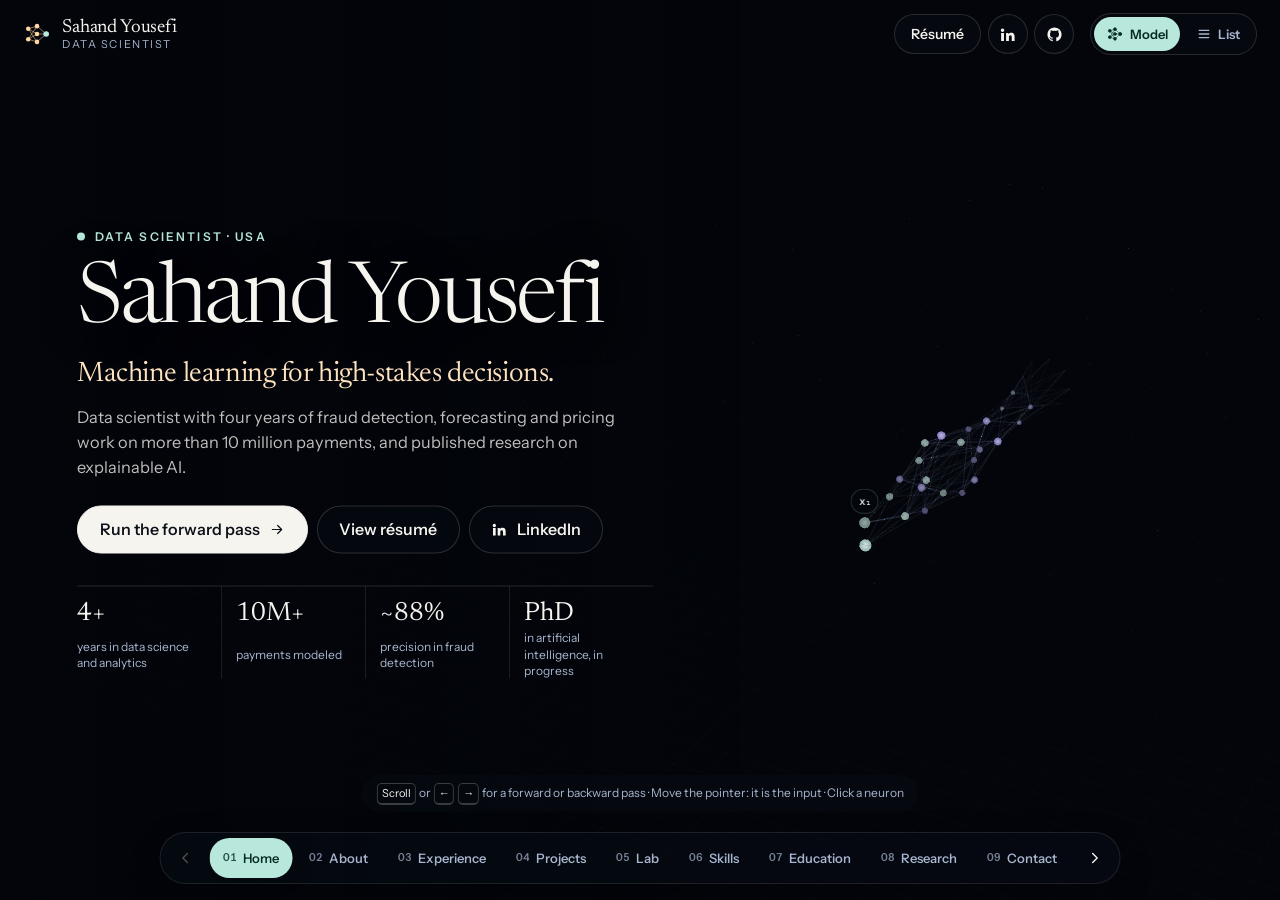
